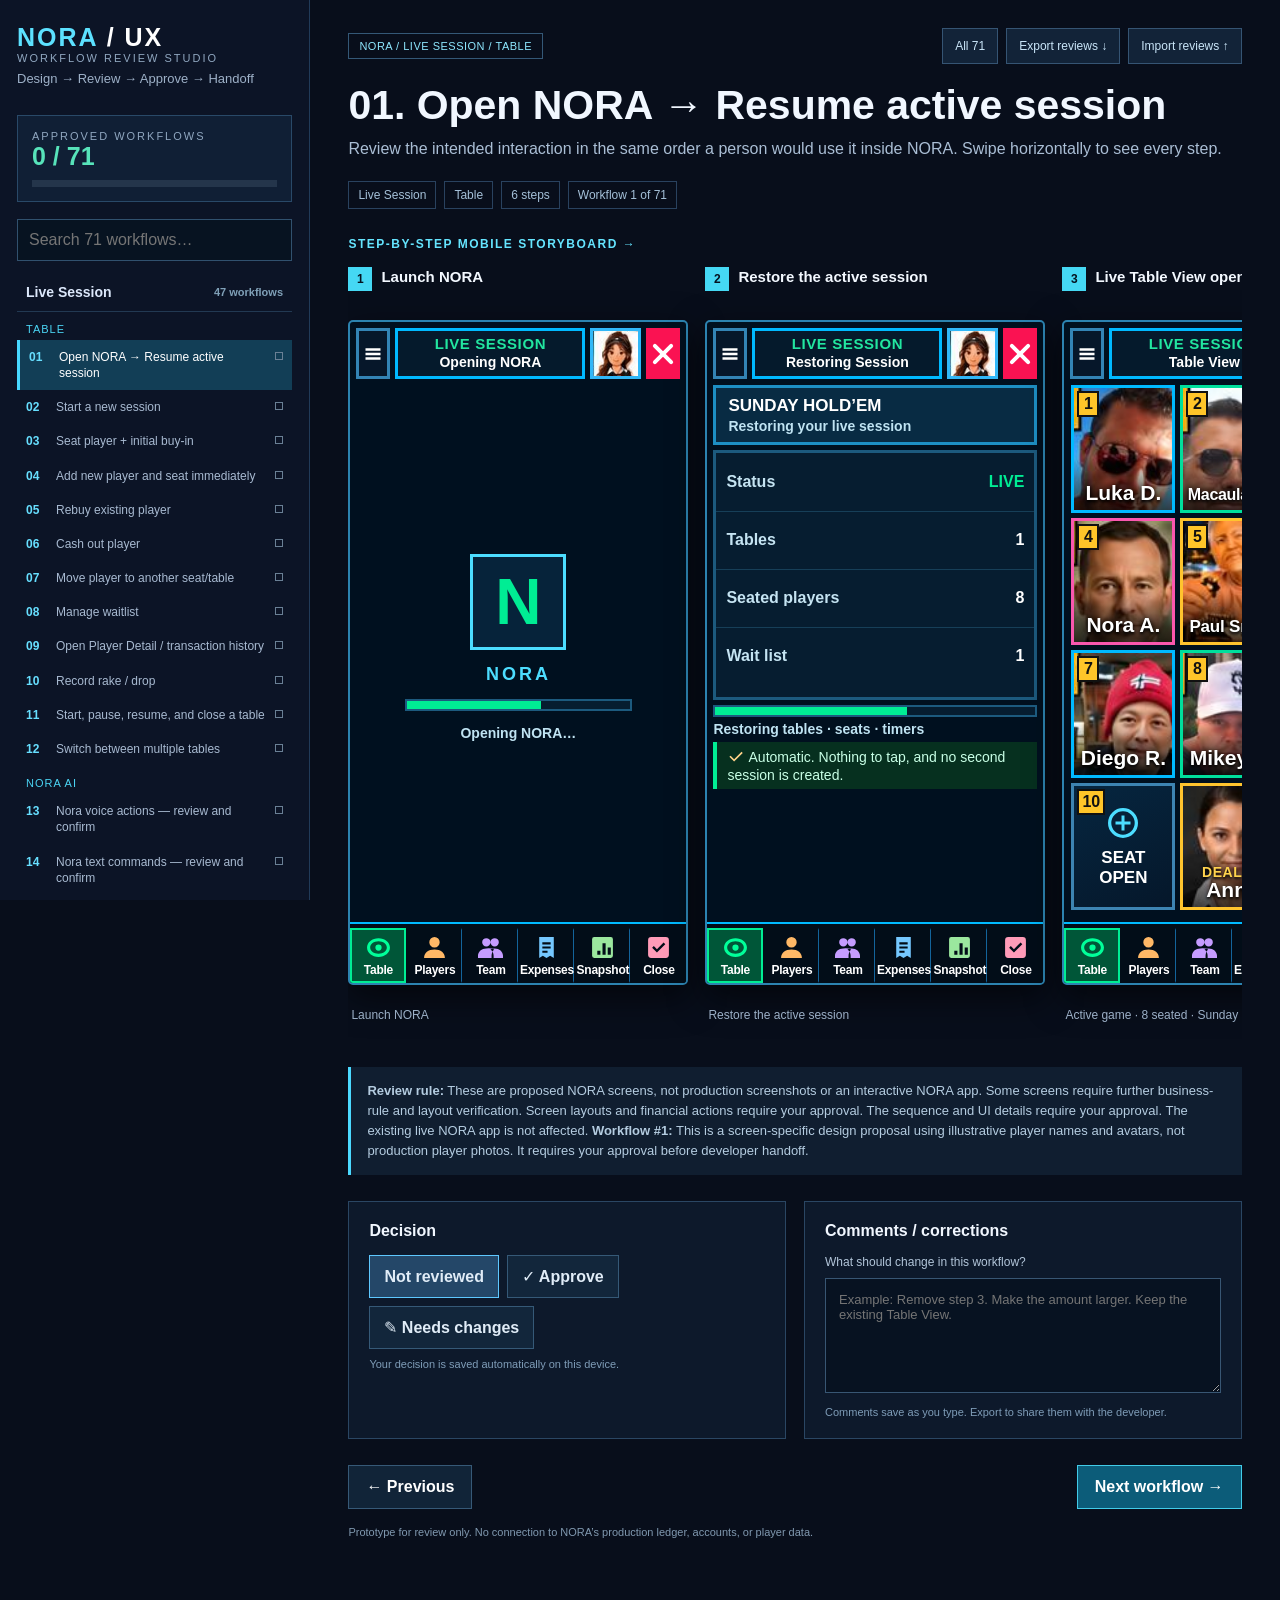
==== index.html @ bef0258a "Global sweep: six-tab drawer order/names, contextual bars, WF48 items 6-9/11, Settings > Invitations" ====
<!doctype html><html lang="en"><head><meta charset="utf-8"><meta name="viewport" content="width=device-width,initial-scale=1"><title>NORA • UX Review</title><style>
:root{font-family:Inter,-apple-system,BlinkMacSystemFont,"Segoe UI",sans-serif;color:#f1f7ff;background:#080e1b;font-synthesis:none}*{box-sizing:border-box}body{margin:0}button,input,textarea{font:inherit}button{cursor:pointer}button:focus-visible,input:focus-visible,textarea:focus-visible{outline:2px solid #50d9ff;outline-offset:2px}.shell{display:grid;grid-template-columns:310px minmax(0,1fr);min-height:100vh}.sidebar{position:sticky;top:0;height:100vh;overflow:auto;background:#0c1426;border-right:1px solid #213b59;padding:23px 17px}.brand{font-weight:900;font-size:25px;letter-spacing:2px;color:#5ce1ff}.brand span{color:white}.eyebrow{color:#90a7c0;font-size:11px;letter-spacing:2px;text-transform:uppercase}.tagline{color:#9eb1c8;font-size:13px;margin:5px 0 25px}.progress{border:1px solid #294968;padding:14px;margin-bottom:17px;background:#101f35}.progress strong{font-size:25px;color:#57e3ba}.bar{height:7px;background:#24354b;margin-top:9px}.bar div{height:100%;background:#43d6ad;transition:width .2s}.navgroup{margin-bottom:14px}.navtitle{display:flex;align-items:center;justify-content:space-between;font-size:14px;font-weight:800;color:#dce8fb;padding:11px 9px;border-bottom:1px solid #223952}.navtitle small{font-size:11px;color:#80a1b8}.subheading{font-size:11px;color:#4bd5f4;text-transform:uppercase;letter-spacing:1px;padding:11px 9px 5px}.navitem{display:flex;align-items:flex-start;gap:8px;width:100%;text-align:left;background:none;border:0;color:#a8bad1;padding:9px 9px;font-size:12px;line-height:1.35}.navitem:hover{background:#142941;color:white}.navitem.active{background:#123e56;color:white;border-left:3px solid #47d8ff}.navitem .num{color:#67dfff;min-width:22px;font-weight:800}.dot{margin-left:auto;flex-shrink:0;width:8px;height:8px;border:1px solid #6a8095;margin-top:3px}.dot.approved{background:#40d6a0;border-color:#40d6a0}.dot.changes{background:#ffc75a;border-color:#ffc75a}.main{min-width:0;padding:28px clamp(16px,3vw,50px) 60px;max-width:1650px;width:100%;margin:auto}.topline{display:flex;justify-content:space-between;align-items:center;gap:12px;flex-wrap:wrap}.pill{display:inline-block;border:1px solid #345877;padding:6px 10px;font-size:11px;letter-spacing:.5px;color:#8ee8ff;text-transform:uppercase}.tools{display:flex;gap:8px;flex-wrap:wrap}.toolbtn{background:#122338;color:#c9e5f8;border:1px solid #355473;padding:10px 12px;font-size:12px}.toolbtn:hover{border-color:#5ce1ff}h1{font-size:clamp(27px,3.2vw,44px);margin:18px 0 7px;line-height:1.14}p{color:#aabed5;line-height:1.6}.intro{margin:0 0 20px}.meta{display:flex;gap:8px;flex-wrap:wrap;margin-bottom:24px}.meta span{font-size:12px;color:#a5c1d9;border:1px solid #29425f;padding:6px 9px}.sectionlabel{color:#65e5ff;letter-spacing:1.5px;font-size:12px;font-weight:800;text-transform:uppercase;margin:28px 0 13px}.storyboard{display:flex;gap:17px;overflow-x:auto;padding:3px 2px 20px;scroll-snap-type:x mandatory}.stage{flex:0 0 238px;scroll-snap-align:start}.stage-head{height:53px;display:flex;align-items:flex-start;gap:9px}.stage-number{background:#45d8f4;color:#05121f;font-size:12px;font-weight:900;min-width:24px;height:24px;display:grid;place-items:center}.stage-title{font-size:13px;font-weight:800;line-height:1.35;color:#f3f8ff}.phone{border:3px solid #3f6585;border-radius:21px;padding:9px 7px;background:#050a13;height:420px;box-shadow:0 14px 32px #0008;display:flex;flex-direction:column}.notch{width:65px;height:8px;border-radius:0 0 8px 8px;background:#283b50;margin:-9px auto 11px}.phonehead{display:flex;justify-content:space-between;align-items:center;border-bottom:1px solid #2b4a64;padding:7px 4px 12px;gap:5px}.phonehead b{color:#5bdfff;font-size:10px;letter-spacing:.5px}.phonehead small{color:#a6b6c9;font-size:9px}.avatar{background:#112a3e;border:1px solid #49d9f6;width:24px;height:24px;display:grid;place-items:center;font-size:12px;font-weight:900;color:#5be7ff}.phonebody{padding:12px 3px;display:flex;flex-direction:column;gap:9px;flex:1}.phonecaption{font-size:9px;color:#75e5ff;text-transform:uppercase;letter-spacing:1px}.phonebig{font-size:17px;font-weight:900;line-height:1.25}.screenbox{border:1px solid #1da4cb;background:#0c1c2d;padding:11px 8px;font-size:12px;font-weight:750;line-height:1.4}.screenbox.active{border:2px solid #60e3ff;background:#123b52}.screenbox.green{border-color:#45c99b;color:#5be5b6}.screenbox.yellow{border-color:#e5b34c;color:#ffcf6c}.smallnote{color:#9fb4cc;font-size:10px;line-height:1.5}.phonebtn{border:1px solid #38d2ef;background:#0c5b78;color:#f2fcff;padding:11px 6px;text-align:center;font-size:12px;font-weight:900;margin-top:auto}.phonebtn.confirm{background:#167d64;border-color:#48d6a4}.phonebottom{border-top:1px solid #294761;display:flex;justify-content:space-between;color:#90b4cc;font-size:7px;padding:9px 0 2px}.steptext{color:#9cb0c7;font-size:11px;line-height:1.45;padding:10px 3px}.notice{background:#101e30;border-left:3px solid #4bd9ff;padding:14px 16px;color:#b4cce0;font-size:13px;line-height:1.55}.review{display:grid;grid-template-columns:1fr 1fr;gap:18px;margin-top:26px}.panel{border:1px solid #2a4663;background:#0d192b;padding:20px}.panel h2{font-size:16px;margin:0 0 15px}.statusbuttons{display:flex;gap:8px;flex-wrap:wrap}.statusbuttons button{padding:11px 14px;background:#12263b;color:#e0ecf7;border:1px solid #355977;font-weight:750}.statusbuttons button.selected.approved{background:#124f41;border-color:#4ce1b3}.statusbuttons button.selected.changes{background:#654719;border-color:#f7bd58}.statusbuttons button.selected.pending{background:#244768;border-color:#5ec8ff}textarea{width:100%;min-height:115px;resize:vertical;background:#071221;border:1px solid #385673;color:white;padding:13px;font-size:13px}label{font-size:12px;color:#b2c5d9;display:block;margin-bottom:9px}.saveinfo{font-size:11px;color:#7f9db8;margin-top:9px}.footeractions{display:flex;justify-content:space-between;gap:10px;margin-top:26px}.primary{padding:12px 17px;border:1px solid #42cce9;background:#0c5c79;color:white;font-weight:800}.secondary{padding:12px 17px;border:1px solid #365977;background:#112438;color:white;font-weight:800}.mobilemenu{display:none}.search{width:100%;background:#071321;color:#fff;border:1px solid #31516e;padding:11px;margin-bottom:12px}.hidden{display:none!important}.allindex{display:grid;grid-template-columns:repeat(auto-fill,minmax(220px,1fr));gap:10px}.indexcard{background:#0e2034;border:1px solid #294e68;padding:13px;color:white;text-align:left}.indexcard strong{display:block;margin:7px 0;font-size:14px}.indexcard small{color:#7faec8}.key{color:#81f0d4}.disclaimer{font-size:11px;color:#8099b0;margin-top:15px}@media(max-width:900px){.shell{display:block}.sidebar{position:fixed;z-index:10;transform:translateX(-105%);transition:transform .2s;width:min(330px,90vw);box-shadow:10px 0 30px #000a}.sidebar.open{transform:none}.mobilemenu{display:inline-block}.main{padding-top:16px}.review{grid-template-columns:1fr}.stage{flex-basis:220px}.phone{height:405px}}@media(min-width:1250px){.stage{flex-basis:245px}}

/* Workflow 01: screen-specific, high-fidelity mobile preview */
.stage.real-stage{flex-basis:290px}.real-stage .phone{height:565px;padding:8px 7px;border-radius:22px;background:#050b18}.real-stage .notch{margin:-8px auto 8px}.real-stage .phonehead{padding:5px 4px 9px}.real-stage .phonehead b{font-size:12px}.real-stage .phonehead small{font-size:10px}.real-stage .phonebottom{font-size:8px;gap:2px}.real-stage .phonebottom span{flex:1;text-align:center}.real-stage .phonebottom span:first-child{color:#52e5ff;font-weight:900}.nora-splash{flex:1;display:flex;flex-direction:column;align-items:center;justify-content:center;gap:13px;background:radial-gradient(ellipse at 50% 45%,#12334d 0%,#07101f 63%);text-align:center}.nora-symbol{height:92px;width:92px;border:3px solid #58e1ff;display:grid;place-items:center;font-size:56px;font-weight:900;color:#68eaff;background:#0b2d43;box-shadow:0 0 30px #11b5ed38}.nora-splash strong{font-size:33px;letter-spacing:4px}.nora-splash small{font-size:13px;color:#9bbad1}.nora-splash .quiet{font-size:12px;color:#62e7c4;margin-top:20px}.table-preview{flex:1;min-height:0;display:flex;flex-direction:column;gap:7px;padding-top:8px}.table-preview .table-meta{display:flex;justify-content:space-between;align-items:center;font-size:10px;color:#b5cde0}.table-preview .table-meta b{color:#61e3ff;font-size:11px}.table-grid{display:grid;grid-template-columns:repeat(3,minmax(0,1fr));grid-template-rows:repeat(4,minmax(0,1fr));gap:6px;flex:1;min-height:0}.seat-tile{border:1.5px solid #31c6f4;background:#0d2237;display:flex;flex-direction:column;align-items:center;justify-content:center;gap:3px;padding:3px;text-align:center;min-width:0}.seat-tile .face{width:29px;height:29px;display:grid;place-items:center;border:1px solid #3bd8ff;background:#173e56;font-size:12px;font-weight:900;color:white}.seat-tile b{font-size:9px;line-height:1.1}.seat-tile small{font-size:8px;color:#7cdfff}.seat-tile .money{font-size:9px;color:#6cf1bd;font-weight:900}.seat-tile.open{border-color:#647a94;background:#101b2c;color:#a3b8cb}.seat-tile.open .plus{font-size:24px;color:#66dffb}.seat-tile.service{border-color:#d2a94b}.seat-tile.service .face{border-color:#d2a94b;color:#f7d47d}.nora-composer{border:1px solid #3a7795;background:#0c2034;padding:7px 9px;display:flex;align-items:center;gap:7px;color:#b5cde0;font-size:10px}.nora-composer .mic{margin-left:auto;font-size:15px;color:#66e6ff}.table-preview.dimmed{opacity:.48}.resume-overlay{position:absolute;inset:35% 7% auto;background:#10283f;border:2px solid #5fe3ff;box-shadow:0 0 0 200px #03091277,0 15px 35px #000b;padding:18px 10px;text-align:center;z-index:1}.resume-overlay strong{display:block;color:white;font-size:17px}.resume-overlay span{display:block;color:#75e8ff;font-size:11px;margin-top:8px}.real-stage .phone{position:relative;overflow:hidden}.stage .real-caption{font-size:12px;line-height:1.5;color:#a9c4d9;margin:10px 0 0}.screen-note{margin-top:12px;padding:13px 15px;border:1px solid #355877;background:#101e30;color:#c5d9e9;font-size:13px;line-height:1.55}

/* Full-screen UI proposal cards, including persistent NORA chrome */
.hi-stage{flex-basis:286px}.hi-phone{height:555px;padding:10px 8px 0;overflow:hidden;border-radius:24px;border-color:#4c799b}.ux-head{display:flex;align-items:center;justify-content:space-between;padding:5px 2px 10px;border-bottom:1px solid #2d546b;min-height:47px}.ux-head>div{text-align:center}.ux-head b{display:block;font-size:12px;color:#4ddfff;letter-spacing:.5px}.ux-head small{display:block;color:#b9c8da;font-size:10px;margin-top:3px}.ux-hamb{font-size:22px;color:#58ddf5}.ux-nora{display:grid;place-items:center;width:29px;height:33px;border:2px solid #43dfff;font-size:16px;color:#4be6ff;font-weight:900}.ux-content{flex:1;overflow:hidden;padding:11px 2px 4px;display:flex;flex-direction:column;gap:8px;min-height:0}.ux-table-meta{display:flex;justify-content:space-between;font-size:10px;color:#6ce7ff;font-weight:800}.ux-table-meta span{color:#b2d1e1}.ux-seats{display:grid;grid-template-columns:repeat(3,minmax(0,1fr));grid-template-rows:repeat(4,minmax(0,1fr));gap:5px;flex:1;min-height:0}.ux-seat{border:1px solid #3ecde9;background:#10263b;display:flex;flex-direction:column;align-items:center;justify-content:center;gap:2px;min-width:0;padding:3px 1px}.ux-seatno{font-size:8px;color:#8ddfff}.ux-seat b{font-size:10px;white-space:nowrap;max-width:100%;overflow:hidden;text-overflow:ellipsis}.ux-seat strong{font-size:10px;color:#56e6ad}.ux-seat>span:last-child{font-size:9px;color:#91c8d6}.ux-seat.empty{border-color:#35546b;background:#0a1727}.ux-seat.empty strong{font-size:21px;color:#57cce8}.person-face{width:28px;height:28px;flex-shrink:0;border:1px solid #5cdaef;background:#183b54;color:#f2fbff;display:grid;place-items:center;font-weight:900;font-size:14px;overflow:hidden}.person-face img{width:100%;height:100%;object-fit:cover}.ux-composer{height:30px;border:1px solid #315e7a;background:#0e2032;display:flex;align-items:center;gap:8px;padding:0 6px;color:#a4bdd0;font-size:9px;margin:4px 0}.ux-composer span{flex:1}.ux-composer b{color:#5bdfff;font-size:14px}.ux-bottom{border-top:1px solid #365571;display:grid;grid-template-columns:repeat(6,minmax(0,1fr));height:39px;align-items:center}.ux-tab{font-size:7px;text-align:center;color:#8aa3bc;display:flex;flex-direction:column;gap:3px;align-items:center}.ux-tab.chosen{color:#50e2ff}.ux-ico{font-size:16px;line-height:16px}.ux-profile{border:1px solid #4cd9f5;padding:10px;display:flex;align-items:center;gap:10px;background:#10283b}.ux-profile .person-face{width:50px;height:50px;font-size:22px}.ux-profile b{font-size:14px}.ux-profile small{font-size:10px;color:#b8d6e5;display:block;margin-top:5px}.ux-actions{display:grid;grid-template-columns:1fr 1fr;gap:7px}.ux-action{min-height:58px;display:grid;place-items:center;text-align:center;padding:6px;background:#10273b;border:1px solid #37b7d9;color:#f1faff;font-size:13px;font-weight:850}.ux-action.focus{background:#0d617a;border:2px solid #55e8ff}.ux-section{font-size:11px;font-weight:900;color:#5ce4ff;letter-spacing:1px;margin-bottom:3px}.ux-field{background:#10283d;border:1px solid #376783;padding:11px 9px;display:flex;flex-direction:column;gap:7px}.ux-field span{font-size:10px;color:#9bc1d5}.ux-field strong{font-size:17px;color:#f5faff}.ux-cta{background:#09647e;border:2px solid #5ce4ff;padding:12px 5px;text-align:center;font-size:13px;font-weight:900;color:#fff;margin-top:auto}.ux-list{display:flex;flex-direction:column;gap:6px}.ux-listrow{display:flex;align-items:center;gap:8px;border:1px solid #2d607c;background:#10243a;padding:8px 6px}.ux-listrow>div{flex:1}.ux-listrow b{display:block;font-size:12px}.ux-listrow small{display:block;font-size:10px;color:#9fbdd2;margin-top:3px}.ux-listrow strong{font-size:10px;color:#62e9bb}.ux-metrics{display:grid;grid-template-columns:1fr 1fr;gap:8px}.ux-metric{min-height:78px;border:1px solid #48c7e8;background:#10263a;padding:9px;display:flex;flex-direction:column;justify-content:space-between}.ux-metric small{font-size:10px;color:#9ad7e8}.ux-metric b{font-size:16px;color:#5ae4b3}.ux-metric.warn{border-color:#e7b85e}.ux-metric.warn b{color:#f8c76b}.ux-schedule{border:1px solid #45d8ee;background:#10273b;padding:16px;display:flex;flex-direction:column;gap:8px}.ux-schedule small{color:#7bdcf0}.ux-schedule b{font-size:20px}.ux-schedule strong{font-size:26px;color:#61e9b4}.ux-schedule span{font-size:12px;color:#b9cfe0}.ux-voice{margin:auto 0;border:1px solid #48d4f2;display:flex;flex-direction:column;align-items:center;gap:14px;padding:22px 4px;background:#102b40}.ux-voice>span{font-size:38px}.ux-voice b{font-size:18px}.ux-voice small{font-size:11px;color:#b5d3e7}.ux-wave{color:#4de3f9;font-size:25px;letter-spacing:2px}.hi-stage .steptext{font-size:12px}.real-stage .phone{height:555px}.real-stage .table-grid{flex:1}
@media(max-width:900px){.hi-stage{flex-basis:270px}.hi-phone{height:530px}}

/* Visual reference: user-approved NORA table, rebuy and snapshot, 27 October 2026 */
.hi-stage{flex-basis:340px}.hi-phone{height:665px;border-radius:5px;border:2px solid #2c83b0;padding:6px 6px 0;background:#00101f;box-shadow:0 12px 35px #0009}.hi-phone .notch{display:none}.ux-head{gap:5px;min-height:64px;border:0;padding:3px 0 8px}.ux-hamb{width:45px;height:49px;border:3px solid #3384b5;display:grid;place-items:center;color:#fff;font-size:25px;background:#06172a}.ux-headtitle{flex:1;border:3px solid #00b9ff;height:49px;display:flex;flex-direction:column;justify-content:center;align-items:center;background:#051a2c}.ux-headtitle b{color:#00e3a4;font-size:15px;line-height:1.2}.ux-headtitle small{color:#f5f8ff;font-size:13px;font-weight:800;margin:1px 0}.ux-nora{width:40px;height:49px;border:3px solid #31b7f7;display:block;overflow:hidden}.ux-nora .person-face{width:100%;height:100%;border:0}.ux-close{width:42px;height:49px;background:#fa1252;color:white;font-size:38px;font-weight:800;display:grid;place-items:center;line-height:1}.ux-content{padding:0 0 4px;gap:6px}.ux-seats{display:grid;grid-template-columns:repeat(3,minmax(0,1fr));grid-template-rows:repeat(4,minmax(0,1fr));gap:5px;flex:1;min-height:0}.ux-seat{position:relative;border:3px solid #00baff;background:#071d31;display:flex;flex-direction:column;align-items:stretch;justify-content:stretch;overflow:hidden;padding:0;gap:0}.ux-seat .person-face{width:100%;height:100%;border:0;font-size:35px;background:#16405c}.ux-seat-label{position:absolute;bottom:0;left:0;right:0;background:linear-gradient(transparent,#00101ff5 25%);text-align:center;padding:8px 1px 2px}.ux-seat-label b{display:block;font-size:12px;font-weight:900;line-height:1.15;white-space:nowrap}.ux-seat-label strong{display:block;color:white;font-size:14px;line-height:1.25}.ux-seatno{position:absolute;top:3px;left:3px;z-index:2;background:#ffc529;border:2px solid #111;color:#111;font-size:13px;font-weight:900;padding:2px 5px}.ux-seat.tone-0{border-color:#00baff}.ux-seat.tone-1{border-color:#00df9c}.ux-seat.tone-2{border-color:#a548f5}.ux-seat.tone-3{border-color:#fa57ae}.ux-seat.tone-4{border-color:#ffc42e}.ux-seat.tone-5{border-color:#00baff}.ux-seat.empty{align-items:center;justify-content:center;border-color:#3d84b2;background:linear-gradient(150deg,#062640,#05172a);gap:7px}.ux-seat.empty strong{font-size:36px;color:#5da2d6}.ux-seat.empty b{font-size:13px;color:#fff}.ux-seat.empty span{font-size:10px;color:#d3e4f3}.ux-bottom{height:61px;border-top:2px solid #00baff;gap:0;align-items:stretch;padding-top:4px}.ux-tab{border:1px solid #13649b;justify-content:center;gap:2px;color:#fff;font-size:9px;font-weight:800}.ux-tab.chosen{background:#005638;border:2px solid #00ed94;color:#fff}.ux-tab.chosen .ux-ico{color:#00ff99}.ux-ico{font-size:24px;line-height:24px}.ux-composer{min-height:31px;margin:4px 0;background:#06233a;border:2px solid #1389c4;font-size:10px}.ux-section{border:2px solid #16aef4;color:white;background:#07263d;font-size:15px;font-weight:900;padding:10px}.ux-field{border:2px solid #08aef0;background:#051e34;padding:10px;display:flex;justify-content:space-between;align-items:center;gap:7px;font-size:12px}.ux-field strong{color:#fff;font-size:14px;text-align:right}.ux-cta{background:#005e3b;border:2px solid #00f19a;color:#fff;font-weight:900;padding:12px 6px;text-align:center;font-size:14px}.ux-actions{display:grid;grid-template-columns:repeat(2,minmax(0,1fr));gap:6px}.ux-action{min-height:55px;border:3px solid #12b7fb;background:#07314b;display:grid;place-items:center;text-align:center;color:white;font-size:13px;font-weight:900;padding:6px}.ux-action.tone-0{border-color:#00e39c;background:#034a38}.ux-action.tone-2{border-color:#ffd133;background:#443410}.ux-action.tone-3{border-color:#fc396a;background:#45152c}.ux-profile{border:2px solid #00baff;min-height:85px;background:#05223b}.ux-profile .person-face{width:72px;height:72px}.ux-profile b{font-size:15px}.ux-listrow{border:2px solid #0ba6e8;background:#07243b;min-height:64px}.ux-listrow .person-face{width:44px;height:44px}.ux-listrow.tone-1{border-color:#00d69a}.ux-listrow.tone-2{border-color:#ab55ed}.ux-metrics{display:grid;grid-template-columns:repeat(2,minmax(0,1fr));gap:6px;flex:1;grid-auto-rows:1fr}.ux-metrics.ux-snapshot{grid-template-columns:repeat(3,minmax(0,1fr));grid-template-rows:repeat(4,minmax(0,1fr));gap:5px}.ux-metric{border:3px solid #00baff;background:linear-gradient(130deg,#064167,#05243c);display:flex;flex-direction:column;align-items:center;justify-content:center;text-align:center;padding:5px 2px;gap:8px}.ux-metric b{font-size:15px;line-height:1.1;color:white;overflow-wrap:anywhere}.ux-metric small{font-size:10px;font-weight:800;color:white;line-height:1.25}.ux-metric.tone-1{border-color:#00d986;background:linear-gradient(140deg,#045d3e,#073426)}.ux-metric.tone-2{border-color:#ba54f0;background:linear-gradient(140deg,#673080,#25173e)}.ux-snapshot .ux-metric b{font-size:12px}.ux-snapshot .ux-metric small{font-size:10px}.stage-head{min-height:50px}.stage-title{font-size:15px}.steptext{font-size:12px}.person-face img{width:100%;height:100%;object-fit:cover}.ux-schedule{border:3px solid #0ba6e8;background:#07344e;padding:16px;display:flex;flex-direction:column;gap:12px}.ux-schedule b{font-size:23px}.ux-schedule strong{font-size:30px;color:#00ed9e}
@media(max-width:900px){.hi-stage{flex-basis:340px}.hi-phone{height:665px}}

/* Screen-specific NORA compositions: fixed header and bottom navigation */
.screen-specific{display:flex;flex-direction:column;gap:7px;overflow-y:auto;overflow-x:hidden;min-height:0;flex:1;padding:4px 1px 7px;scrollbar-width:thin;scrollbar-color:#168ec0 #061425}
.screen-top{border:3px solid #0eb8fa;background:#07253d;padding:9px;display:flex;flex-direction:column;gap:5px}.screen-top b{color:#fff;font-size:16px}.screen-top span{font-size:11px;color:#a4cce2}
.screen-card{border:3px solid #00baff;background:linear-gradient(150deg,#072f4a,#041526);padding:9px;display:flex;flex-direction:column;gap:7px}.screen-card.green{border-color:#00ed97}.screen-card.yellow{border-color:#ffca35}.screen-card.red{border-color:#ff3565}.screen-card-title{font-size:16px;font-weight:900;color:#fff}.screen-card-content{display:flex;flex-direction:column;gap:6px}
.screen-field{border-bottom:1px solid #24719a;padding:8px 3px;display:flex;justify-content:space-between;align-items:center;gap:9px}.screen-field small{font-size:11px;font-weight:750;color:#c4d9e8}.screen-field strong{font-size:13px;text-align:right;color:white;overflow-wrap:anywhere}
.screen-button{border:3px solid #00ed99;background:#005839;padding:10px 5px;min-height:43px;text-align:center;display:flex;justify-content:center;align-items:center;font-size:13px;font-weight:900;color:#fff}.screen-button.blue{border-color:#11bafa;background:#07304a}.screen-button.red{border-color:#ff396c;background:#53172b}.screen-button.yellow{border-color:#ffd23c;background:#4c3810}.screen-button.purple{border-color:#bd65ef;background:#381d51}
.screen-profile{display:flex;align-items:center;gap:9px;border:3px solid #12b5f7;background:#062840;padding:8px}.screen-profile .person-face{height:72px;width:72px;flex-shrink:0}.screen-profile>div{display:flex;flex-direction:column;gap:6px;min-width:0}.screen-profile strong{font-size:17px}.screen-profile small{font-size:11px;color:#d7eafa;font-weight:700}
.screen-list{display:flex;flex-direction:column;gap:5px}.screen-list-item{display:flex;align-items:center;gap:7px;background:#06223a;border:2px solid #14aef2;padding:5px;min-height:62px}.screen-list-item .person-face{width:43px;height:48px;flex-shrink:0}.screen-list-item>div{display:flex;flex:1;flex-direction:column;gap:4px;min-width:0}.screen-list-item b{font-size:13px}.screen-list-item small{font-size:10px;color:#bad3e7}.screen-list-item strong{font-size:11px;color:#5debc2}
.screen-tiles{display:grid;grid-template-columns:repeat(2,minmax(0,1fr));gap:6px}.screen-tile{border:3px solid #06b9ff;background:linear-gradient(145deg,#0a3c60,#071d35);min-height:90px;display:flex;flex-direction:column;align-items:center;justify-content:center;text-align:center;padding:6px;gap:8px}.screen-tile small{font-size:11px;font-weight:850}.screen-tile strong{font-size:15px;overflow-wrap:anywhere}.screen-tile.tone-1{border-color:#00e59d;background:#063f31}.screen-tile.tone-2{border-color:#b75ff1;background:#39204e}.screen-tile.tone-3{border-color:#ffb935;background:#493413}.screen-tile.tone-4{border-color:#ff5585;background:#4d1731}
.screen-action-grid{display:grid;grid-template-columns:repeat(2,minmax(0,1fr));gap:6px}.screen-voice{min-height:300px;border:3px solid #00baff;display:flex;flex-direction:column;justify-content:center;align-items:center;gap:22px;text-align:center}.screen-voice div{font-size:65px}.screen-voice strong{font-size:16px}.screen-voice span{color:#00e5a5;font-size:20px}.screen-voice small{font-size:13px}
.launch-view{display:flex;flex-direction:column;align-items:center;justify-content:center;flex:1;gap:18px;text-align:center}.launch-logo{width:100px;height:100px;border:5px solid #00baff;display:grid;place-items:center;font-size:65px;font-weight:900;color:#00e9a4}.launch-view b{font-size:39px;color:#00baff}.launch-view strong{font-size:16px}.launch-view small{font-size:13px;color:#9fb7c8}
.screen-specific .ux-seats{min-height:390px;flex:none;grid-template-rows:repeat(4,90px)}.screen-specific .ux-seats .person-face{min-height:0}.screen-specific .ux-seat-label b{font-size:11px}.screen-specific .ux-seat-label strong{font-size:12px}.screen-specific .ux-metrics{min-height:410px;flex:none}
@media(max-width:650px){.screen-specific .ux-seats{grid-template-rows:repeat(4,88px)}}

/* Screen-specific NORA compositions: fixed header and bottom navigation */
.screen-specific{display:flex;flex-direction:column;gap:7px;overflow-y:auto;overflow-x:hidden;min-height:0;flex:1;padding:4px 1px 7px;scrollbar-width:thin;scrollbar-color:#168ec0 #061425}
.screen-top{border:3px solid #0eb8fa;background:#07253d;padding:9px;display:flex;flex-direction:column;gap:5px}.screen-top b{color:#fff;font-size:16px}.screen-top span{font-size:11px;color:#a4cce2}
.screen-card{border:3px solid #00baff;background:linear-gradient(150deg,#072f4a,#041526);padding:9px;display:flex;flex-direction:column;gap:7px}.screen-card.green{border-color:#00ed97}.screen-card.yellow{border-color:#ffca35}.screen-card.red{border-color:#ff3565}.screen-card-title{font-size:16px;font-weight:900;color:#fff}.screen-card-content{display:flex;flex-direction:column;gap:6px}
.screen-field{border-bottom:1px solid #24719a;padding:8px 3px;display:flex;justify-content:space-between;align-items:center;gap:9px}.screen-field small{font-size:11px;font-weight:750;color:#c4d9e8}.screen-field strong{font-size:13px;text-align:right;color:white;overflow-wrap:anywhere}
.screen-button{border:3px solid #00ed99;background:#005839;padding:10px 5px;min-height:43px;text-align:center;display:flex;justify-content:center;align-items:center;font-size:13px;font-weight:900;color:#fff}.screen-button.blue{border-color:#11bafa;background:#07304a}.screen-button.red{border-color:#ff396c;background:#53172b}.screen-button.yellow{border-color:#ffd23c;background:#4c3810}.screen-button.purple{border-color:#bd65ef;background:#381d51}
.screen-profile{display:flex;align-items:center;gap:9px;border:3px solid #12b5f7;background:#062840;padding:8px}.screen-profile .person-face{height:72px;width:72px;flex-shrink:0}.screen-profile>div{display:flex;flex-direction:column;gap:6px;min-width:0}.screen-profile strong{font-size:17px}.screen-profile small{font-size:11px;color:#d7eafa;font-weight:700}
.screen-list{display:flex;flex-direction:column;gap:5px}.screen-list-item{display:flex;align-items:center;gap:7px;background:#06223a;border:2px solid #14aef2;padding:5px;min-height:62px}.screen-list-item .person-face{width:43px;height:48px;flex-shrink:0}.screen-list-item>div{display:flex;flex:1;flex-direction:column;gap:4px;min-width:0}.screen-list-item b{font-size:13px}.screen-list-item small{font-size:10px;color:#bad3e7}.screen-list-item strong{font-size:11px;color:#5debc2}
.screen-tiles{display:grid;grid-template-columns:repeat(2,minmax(0,1fr));gap:6px}.screen-tile{border:3px solid #06b9ff;background:linear-gradient(145deg,#0a3c60,#071d35);min-height:90px;display:flex;flex-direction:column;align-items:center;justify-content:center;text-align:center;padding:6px;gap:8px}.screen-tile small{font-size:11px;font-weight:850}.screen-tile strong{font-size:15px;overflow-wrap:anywhere}.screen-tile.tone-1{border-color:#00e59d;background:#063f31}.screen-tile.tone-2{border-color:#b75ff1;background:#39204e}.screen-tile.tone-3{border-color:#ffb935;background:#493413}.screen-tile.tone-4{border-color:#ff5585;background:#4d1731}
.screen-action-grid{display:grid;grid-template-columns:repeat(2,minmax(0,1fr));gap:6px}.screen-voice{min-height:300px;border:3px solid #00baff;display:flex;flex-direction:column;justify-content:center;align-items:center;gap:22px;text-align:center}.screen-voice div{font-size:65px}.screen-voice strong{font-size:16px}.screen-voice span{color:#00e5a5;font-size:20px}.screen-voice small{font-size:13px}
.launch-view{display:flex;flex-direction:column;align-items:center;justify-content:center;flex:1;gap:18px;text-align:center}.launch-logo{width:100px;height:100px;border:5px solid #00baff;display:grid;place-items:center;font-size:65px;font-weight:900;color:#00e9a4}.launch-view b{font-size:39px;color:#00baff}.launch-view strong{font-size:16px}.launch-view small{font-size:13px;color:#9fb7c8}
.screen-specific .ux-seats{min-height:390px;flex:none;grid-template-rows:repeat(4,90px)}.screen-specific .ux-seats .person-face{min-height:0}.screen-specific .ux-seat-label b{font-size:11px}.screen-specific .ux-seat-label strong{font-size:12px}.screen-specific .ux-metrics{min-height:410px;flex:none}
@media(max-width:650px){.screen-specific .ux-seats{grid-template-rows:repeat(4,88px)}}

/* Screen-specific NORA compositions: fixed header and bottom navigation */
.screen-specific{display:flex;flex-direction:column;gap:7px;overflow-y:auto;overflow-x:hidden;min-height:0;flex:1;padding:4px 1px 7px;scrollbar-width:thin;scrollbar-color:#168ec0 #061425}
.screen-top{border:3px solid #0eb8fa;background:#07253d;padding:9px;display:flex;flex-direction:column;gap:5px}.screen-top b{color:#fff;font-size:16px}.screen-top span{font-size:11px;color:#a4cce2}
.screen-card{border:3px solid #00baff;background:linear-gradient(150deg,#072f4a,#041526);padding:9px;display:flex;flex-direction:column;gap:7px}.screen-card.green{border-color:#00ed97}.screen-card.yellow{border-color:#ffca35}.screen-card.red{border-color:#ff3565}.screen-card-title{font-size:16px;font-weight:900;color:#fff}.screen-card-content{display:flex;flex-direction:column;gap:6px}
.screen-field{border-bottom:1px solid #24719a;padding:8px 3px;display:flex;justify-content:space-between;align-items:center;gap:9px}.screen-field small{font-size:11px;font-weight:750;color:#c4d9e8}.screen-field strong{font-size:13px;text-align:right;color:white;overflow-wrap:anywhere}
.screen-button{border:3px solid #00ed99;background:#005839;padding:10px 5px;min-height:43px;text-align:center;display:flex;justify-content:center;align-items:center;font-size:13px;font-weight:900;color:#fff}.screen-button.blue{border-color:#11bafa;background:#07304a}.screen-button.red{border-color:#ff396c;background:#53172b}.screen-button.yellow{border-color:#ffd23c;background:#4c3810}.screen-button.purple{border-color:#bd65ef;background:#381d51}
.screen-profile{display:flex;align-items:center;gap:9px;border:3px solid #12b5f7;background:#062840;padding:8px}.screen-profile .person-face{height:72px;width:72px;flex-shrink:0}.screen-profile>div{display:flex;flex-direction:column;gap:6px;min-width:0}.screen-profile strong{font-size:17px}.screen-profile small{font-size:11px;color:#d7eafa;font-weight:700}
.screen-list{display:flex;flex-direction:column;gap:5px}.screen-list-item{display:flex;align-items:center;gap:7px;background:#06223a;border:2px solid #14aef2;padding:5px;min-height:62px}.screen-list-item .person-face{width:43px;height:48px;flex-shrink:0}.screen-list-item>div{display:flex;flex:1;flex-direction:column;gap:4px;min-width:0}.screen-list-item b{font-size:13px}.screen-list-item small{font-size:10px;color:#bad3e7}.screen-list-item strong{font-size:11px;color:#5debc2}
.screen-tiles{display:grid;grid-template-columns:repeat(2,minmax(0,1fr));gap:6px}.screen-tile{border:3px solid #06b9ff;background:linear-gradient(145deg,#0a3c60,#071d35);min-height:90px;display:flex;flex-direction:column;align-items:center;justify-content:center;text-align:center;padding:6px;gap:8px}.screen-tile small{font-size:11px;font-weight:850}.screen-tile strong{font-size:15px;overflow-wrap:anywhere}.screen-tile.tone-1{border-color:#00e59d;background:#063f31}.screen-tile.tone-2{border-color:#b75ff1;background:#39204e}.screen-tile.tone-3{border-color:#ffb935;background:#493413}.screen-tile.tone-4{border-color:#ff5585;background:#4d1731}
.screen-action-grid{display:grid;grid-template-columns:repeat(2,minmax(0,1fr));gap:6px}.screen-voice{min-height:300px;border:3px solid #00baff;display:flex;flex-direction:column;justify-content:center;align-items:center;gap:22px;text-align:center}.screen-voice div{font-size:65px}.screen-voice strong{font-size:16px}.screen-voice span{color:#00e5a5;font-size:20px}.screen-voice small{font-size:13px}
.launch-view{display:flex;flex-direction:column;align-items:center;justify-content:center;flex:1;gap:18px;text-align:center}.launch-logo{width:100px;height:100px;border:5px solid #00baff;display:grid;place-items:center;font-size:65px;font-weight:900;color:#00e9a4}.launch-view b{font-size:39px;color:#00baff}.launch-view strong{font-size:16px}.launch-view small{font-size:13px;color:#9fb7c8}
.screen-specific .ux-seats{min-height:390px;flex:none;grid-template-rows:repeat(4,90px)}.screen-specific .ux-seats .person-face{min-height:0}.screen-specific .ux-seat-label b{font-size:11px}.screen-specific .ux-seat-label strong{font-size:12px}.screen-specific .ux-metrics{min-height:410px;flex:none}
@media(max-width:650px){.screen-specific .ux-seats{grid-template-rows:repeat(4,88px)}}
<style>.table-switch{display:grid;grid-template-columns:1fr 1fr;gap:5px}.table-switch span{border:2px solid #10b9fa;padding:6px 2px;text-align:center;font-size:12px;font-weight:900}.table-switch .selected{background:#06426b;border-color:#00eb9a;color:#00eb9a}
/* Workflow 05 / Screen 1: approved targeted refinements only */
.hi-phone:has(.rebuy-screen-one) .screen-specific{gap:2px;padding-top:0;padding-bottom:5px}.rebuy-screen-one .ux-seats{gap:5px;column-gap:5px;row-gap:5px}.hi-phone:has(.rebuy-screen-one) .ux-ico svg{display:block;width:23px;height:23px;stroke:currentColor;stroke-width:2.2;fill:none;stroke-linecap:round;stroke-linejoin:round}.hi-phone:has(.rebuy-screen-one) .ux-ico{display:grid;place-items:center;height:24px}.hi-phone:has(.rebuy-screen-one) .ux-head{min-height:57px;padding:2px 0 3px;gap:5px}.hi-phone:has(.rebuy-screen-one) .ux-hamb{width:40px;flex-shrink:0}.hi-phone:has(.rebuy-screen-one) .ux-nora{width:47px;flex-shrink:0}.hi-phone:has(.rebuy-screen-one) .ux-close{width:37px;flex-shrink:0}.hi-phone:has(.rebuy-screen-one) .ux-close{font-size:30px;font-weight:700}.rebuy-screen-one .ux-seat-label{padding:12px 2px 6px!important;background:linear-gradient(transparent,rgba(0,0,0,.9) 25%,#000 65%)!important}.rebuy-screen-one .ux-seat-label b,.rebuy-screen-one .ux-seat-label strong{text-shadow:0 1px 2px #000}.hi-phone:has(.rebuy-screen-one) .ux-close{font-size:27px;font-weight:600;display:flex;align-items:center;justify-content:center;padding:0 0 3px 0}.rebuy-screen-one .ux-seat-label{padding:10px 2px 4px!important;background:linear-gradient(to bottom,transparent 0%,rgba(0,0,0,.35) 35%,rgba(0,0,0,.7) 100%)!important}.rebuy-screen-one .ux-seat-label b,.rebuy-screen-one .ux-seat-label strong{text-shadow:0 1px 3px #000,0 0 2px #000}.rebuy-screen-one .ux-seat.empty{gap:6px}.rebuy-screen-one .ux-seat.empty strong{font-family:Arial,sans-serif;font-size:35px;line-height:38px;font-weight:500;color:#65b6df}.rebuy-screen-one .ux-seat.empty b{font-size:13px;font-weight:850;line-height:1.15;text-transform:uppercase;letter-spacing:0}.rebuy-screen-one .ux-seat.empty span{font-size:10px;line-height:1.2;color:#c3d9e8}.hi-phone:has(.rebuy-screen-one) .ux-ico svg{width:25px;height:25px}.hi-phone:has(.rebuy-screen-one) .ux-tab:nth-child(1) .ux-ico{color:#2de5be}.hi-phone:has(.rebuy-screen-one) .ux-tab:nth-child(2) .ux-ico{color:#ffb866}.hi-phone:has(.rebuy-screen-one) .ux-tab:nth-child(3) .ux-ico{color:#c59cff}.hi-phone:has(.rebuy-screen-one) .ux-tab:nth-child(4) .ux-ico{color:#ff9c79}.hi-phone:has(.rebuy-screen-one) .ux-tab:nth-child(5) .ux-ico{color:#75c8ff}.hi-phone:has(.rebuy-screen-one) .ux-tab:nth-child(6) .ux-ico{color:#9be79e}.rebuy-screen-one .ux-seat.empty{display:flex;flex-direction:column;align-items:center;justify-content:center;gap:5px}.rebuy-screen-one .ux-seat.empty strong{display:grid;place-items:center;width:40px;height:40px;line-height:40px;font-size:34px}.rebuy-screen-one .ux-seat.empty b{display:block;min-height:30px;line-height:15px;font-size:13px;text-align:center;align-content:center}.rebuy-screen-one .ux-seat.empty span{display:block;min-height:12px;line-height:12px;font-size:10px;text-align:center}.rebuy-screen-one .ux-seat.empty:not(:has(span))::after{content:' ';display:block;height:12px}.hi-phone:has(.rebuy-screen-one) .ux-close{font-size:0!important;display:grid!important;place-items:center!important;padding:0!important;position:relative}.hi-phone:has(.rebuy-screen-one) .ux-close::before,.hi-phone:has(.rebuy-screen-one) .ux-close::after{content:'';position:absolute;width:27px;height:4px;background:#fff;border-radius:2px;top:50%;left:50%;transform:translate(-50%,-50%) rotate(45deg)}.hi-phone:has(.rebuy-screen-one) .ux-close::after{transform:translate(-50%,-50%) rotate(-45deg)}.hi-phone:has(.rebuy-screen-one) .ux-ico svg{width:25px;height:25px;stroke-width:1.5!important}.rebuy-screen-one .ux-seat.empty span{font-size:13px!important;font-weight:700!important;line-height:16px!important;min-height:16px!important}.rebuy-screen-one .ux-seat.empty:not(:has(span))::after{height:16px!important}.rebuy-screen-one .ux-seat.empty strong.seat-meaning-icon,.rebuy-screen-one .ux-seat.empty strong.wait-meaning-icon{width:40px;height:40px;display:grid;place-items:center}.rebuy-screen-one .ux-seat.empty strong.seat-meaning-icon svg,.rebuy-screen-one .ux-seat.empty strong.wait-meaning-icon svg{width:39px;height:39px;fill:none;stroke:#65b6df;stroke-width:3.2;stroke-linecap:round;stroke-linejoin:round}.rebuy-screen-one .ux-seat.empty strong.wait-meaning-icon svg text{font:700 15px Arial,sans-serif;stroke:none;fill:#65b6df}.hi-phone .ux-head{min-height:57px;padding:2px 0 3px;gap:5px}.hi-phone .ux-hamb{width:40px;flex-shrink:0}.hi-phone .ux-nora{width:47px;flex-shrink:0}.hi-phone .ux-close{width:37px;flex-shrink:0;font-size:0!important;display:grid!important;place-items:center!important;padding:0!important;position:relative}.hi-phone .ux-close::before,.hi-phone .ux-close::after{content:'';position:absolute;width:27px;height:4px;background:#fff;border-radius:2px;top:50%;left:50%;transform:translate(-50%,-50%) rotate(45deg)}.hi-phone .ux-close::after{transform:translate(-50%,-50%) rotate(-45deg)}.hi-phone .ux-ico svg{display:block;width:25px;height:25px;stroke:currentColor;stroke-width:1.5}.hi-phone .ux-ico{display:grid;place-items:center;height:24px}.hi-phone .ux-tab:nth-child(1) .ux-ico{color:#2de5be}.hi-phone .ux-tab:nth-child(2) .ux-ico{color:#ffb866}.hi-phone .ux-tab:nth-child(3) .ux-ico{color:#c59cff}.hi-phone .ux-tab:nth-child(4) .ux-ico{color:#ff9c79}.hi-phone .ux-tab:nth-child(5) .ux-ico{color:#75c8ff}.hi-phone .ux-tab:nth-child(6) .ux-ico{color:#9be79e}.approved-player-actions{display:flex;flex-direction:column;gap:9px;flex:1;min-height:0}.approved-player-actions .screen-profile{min-height:166px;display:flex;align-items:center;gap:13px;padding:9px}.approved-player-actions .screen-profile .person-face{width:136px!important;height:146px!important;flex-shrink:0;overflow:hidden}.approved-player-actions .screen-profile .person-face img{width:100%;height:100%;object-fit:cover}.approved-player-actions .screen-profile>div{min-width:0;display:flex;flex-direction:column;gap:9px}.approved-player-actions .screen-profile strong{font-size:20px;line-height:1.15}.approved-player-actions .screen-profile small{font-size:13px;line-height:1.4;font-weight:750}.approved-actions-grid{display:grid;grid-template-columns:repeat(2,minmax(0,1fr));grid-template-rows:repeat(3,minmax(0,1fr));gap:8px;flex:1;min-height:0}.approved-action{border:3px solid #08bafa;background:#092c45;display:flex;align-items:center;justify-content:center;flex-direction:column;gap:7px;text-align:center;color:#fff;font-size:17px;font-weight:850}.approved-action svg{width:35px;height:35px;fill:none;stroke:currentColor;stroke-width:2.5;stroke-linecap:round;stroke-linejoin:round}.approved-action.action-rebuy{grid-column:1/-1;border-color:#00e39d;background:#064d39;font-size:22px;flex-direction:row;gap:18px}.approved-action.action-rebuy svg{width:48px;height:48px}.approved-action.action-cashout{grid-column:1/-1;border-color:#c477fa;background:#382050;font-size:22px;flex-direction:row;gap:18px}.approved-action.action-cashout svg{width:48px;height:48px}.approved-action.action-move{border-color:#f8bb39;background:#4d3713}.approved-action.action-bust{border-color:#ff4d80;background:#4d1830}.approved-action.action-details{grid-column:1/-1;flex-direction:row;gap:12px}.hi-phone:has(.approved-player-actions) .screen-specific{padding-top:0!important;gap:2px!important}.approved-player-actions{gap:5px!important}.approved-player-profile{border:3px solid #0eb8fa;background:#07253d;display:flex;align-items:center;gap:10px;padding:7px;min-height:160px}.approved-player-profile .person-face{width:126px!important;height:144px!important;flex:0 0 126px;overflow:hidden;display:block}.approved-player-profile .person-face img{display:block;width:100%;height:118%;object-fit:cover;object-position:top center}.approved-player-info{display:flex;flex-direction:column;justify-content:center;gap:6px;min-width:0}.approved-player-info>strong:first-child{font-size:19px;line-height:1.12;color:white}.approved-player-info b{font-size:15px;color:#fff}.approved-player-info span{font-size:13px;font-weight:800;color:#a8cbe0}.approved-player-info .approved-player-amount{font-size:18px;color:#fff;line-height:1.1}.approved-player-actions .approved-actions-grid{grid-template-rows:1.15fr 1.15fr 1fr;gap:7px}.approved-player-actions .action-move,.approved-player-actions .action-details{grid-column:auto;flex-direction:column;gap:6px}.approved-player-actions .action-details{font-size:17px}.approved-player-profile{gap:9px!important;padding:7px!important;align-items:stretch!important}.approved-player-profile .person-face{width:132px!important;flex:0 0 132px!important;height:144px!important;position:relative!important}.approved-player-profile .person-face img{height:100%!important;width:100%!important;object-fit:cover!important;object-position:center 30%!important}.approved-player-info{justify-content:space-evenly!important;gap:2px!important;padding:2px 0!important}.approved-player-info>strong:first-child{font-size:18px!important;line-height:1.1!important}.approved-player-info b{font-size:16px!important}.approved-player-info>span{font-size:14px!important}.approved-player-info .approved-player-amount{font-size:21px!important;white-space:nowrap}.currency-code{font-size:.65em!important;font-weight:800;vertical-align:baseline}.approved-player-actions .approved-action{font-size:22px!important;gap:12px!important}.approved-player-actions .approved-action svg{width:44px!important;height:44px!important;flex-shrink:0}.approved-player-actions .action-rebuy,.approved-player-actions .action-cashout{font-size:27px!important}.approved-player-actions .action-rebuy svg,.approved-player-actions .action-cashout svg{width:56px!important;height:56px!important}.approved-player-actions .action-move,.approved-player-actions .action-details{font-size:21px!important}.approved-player-actions .action-move svg,.approved-player-actions .action-details svg{width:45px!important;height:45px!important}.approved-player-profile .person-face{overflow:hidden!important}.approved-player-profile .person-face img{height:155%!important;width:100%!important;object-fit:cover!important;object-position:center top!important}.approved-player-info>strong:first-child{font-size:21px!important;line-height:1.12!important}/* Unified typography across every workflow: uppercase actions and data labels; preserve proper-case names and descriptions. */.hi-phone .screen-button,.hi-phone .approved-action b,.hi-phone .screen-card-title,.hi-phone .screen-field small,.hi-phone .screen-tile small,.hi-phone .screen-top b,.hi-phone .ux-action,.hi-phone .ux-section,.hi-phone .ux-seat.empty b,.hi-phone .screen-action-grid .screen-button,.hi-phone .screen-cta,.hi-phone .ux-btn{text-transform:uppercase!important}.hi-phone .screen-profile strong,.hi-phone .approved-player-info>strong:first-child,.hi-phone .screen-list-item b,.hi-phone .ux-seat-label b,.hi-phone .ux-seat-label strong,.hi-phone .screen-top span,.hi-phone .screen-field strong,.hi-phone .screen-tile strong,.hi-phone .ux-tab span:last-child{text-transform:none}.hi-phone .approved-player-info .approved-player-amount{text-transform:none}.hi-phone .approved-player-info .currency-code{text-transform:uppercase!important}.hi-phone:has(.approved-player-actions) .approved-player-profile{min-height:176px!important;align-items:center!important;padding:7px 9px!important;gap:12px!important}.hi-phone:has(.approved-player-actions) .approved-player-profile .person-face{height:158px!important;width:138px!important;flex:0 0 138px!important;overflow:hidden!important;border:0!important;position:relative!important}.hi-phone:has(.approved-player-actions) .approved-player-profile .person-face img{width:100%!important;height:135%!important;object-fit:cover!important;object-position:center top!important;transform:translateY(-4%)!important}.hi-phone:has(.approved-player-actions) .approved-player-info{justify-content:center!important;gap:10px!important;padding:0!important}.hi-phone:has(.approved-player-actions) .approved-player-info>strong:first-child{font-size:22px!important;line-height:1.08!important}.hi-phone:has(.approved-player-actions) .approved-player-info b{font-size:17px!important}.hi-phone:has(.approved-player-actions) .approved-player-info>span{font-size:15px!important}.hi-phone:has(.approved-player-actions) .approved-player-info .approved-player-amount{font-size:23px!important}.hi-phone:has(.approved-player-actions) .approved-action b{text-transform:uppercase!important}.hi-phone:has(.approved-player-actions) .approved-player-profile .person-face{box-sizing:border-box!important;border:5px solid #22bdf4!important;border-radius:5px!important;box-shadow:0 0 0 2px #064a6c,inset 0 0 0 2px #082b43!important;background:#06273e!important;overflow:hidden!important}.hi-phone:has(.approved-player-actions) .approved-player-profile .person-face img{width:135%!important;height:135%!important;max-width:none!important;object-fit:cover!important;object-position:center top!important;transform:translate(-16%,-4%)!important}.hi-phone:has(.approved-player-actions) .approved-player-profile{padding:3px!important;gap:7px!important}.hi-phone:has(.approved-player-actions) .approved-player-profile .person-face{border-radius:0!important;box-shadow:none!important;border:4px solid #22bdf4!important;height:164px!important;width:142px!important;flex:0 0 142px!important}.hi-phone:has(.approved-player-actions) .approved-player-profile .person-face img{border-radius:0!important}.rebuy-entry-v2{display:flex;flex-direction:column;gap:7px;flex:1;min-height:0}.rebuy-entry-person{border:3px solid #08bafa;background:#072840;padding:4px;display:flex;align-items:center;gap:10px;min-height:172px}.rebuy-entry-picture{width:140px;height:158px;flex:0 0 140px;border:4px solid #22bdf4;overflow:hidden;position:relative}.rebuy-entry-picture .person-face{width:100%!important;height:100%!important;border:0!important;overflow:hidden!important;position:relative}.rebuy-entry-picture .person-face img{width:135%!important;height:135%!important;max-width:none!important;object-fit:cover!important;object-position:center top!important;transform:translate(-16%,-4%)!important}.rebuy-entry-person-details{min-width:0;display:flex;flex-direction:column;gap:8px}.rebuy-entry-person-details>b{font-size:21px;line-height:1.12}.rebuy-entry-person-details>strong{font-size:17px}.rebuy-entry-person-details>span{font-size:15px;color:#a9d9f6;font-weight:900}.rebuy-entry-money{font-size:23px;font-weight:900;white-space:nowrap}.rebuy-entry-money small{font-size:.65em;color:#a9d9f6;font-weight:900}.rebuy-entry-summary{border:3px solid #08bafa;background:#082b43;display:flex;align-items:center;justify-content:space-between;padding:10px 12px;font-size:15px;font-weight:900;gap:8px}.rebuy-entry-v2 .screen-card{padding:10px;gap:10px}.rebuy-entry-v2 .screen-card-title{font-size:20px}.rebuy-entry-v2 .screen-action-grid{gap:8px}.rebuy-entry-v2 .screen-action-grid .screen-button{min-height:62px;font-size:20px}.rebuy-entry-v2 .screen-field{padding:12px 4px}.rebuy-entry-v2 .screen-field small{font-size:15px}.rebuy-entry-v2 .screen-field strong{font-size:19px}.rebuy-entry-v2>.screen-button{min-height:68px;font-size:21px;margin-top:3px}.rebuy-entry-v2 .screen-card-content{gap:8px}.hi-phone:has(.rebuy-entry-v2) .screen-specific{overflow:hidden!important;padding-top:2px!important;padding-bottom:5px!important;gap:3px!important}.rebuy-entry-v2{gap:6px!important;overflow:hidden!important}.rebuy-entry-v2 .rebuy-entry-person{min-height:0!important;height:142px!important;flex:0 0 142px!important;padding:3px!important;gap:10px!important}.rebuy-entry-v2 .rebuy-entry-picture{width:120px!important;flex:0 0 120px!important;height:130px!important;border-width:3px!important}.rebuy-entry-v2 .rebuy-entry-person-details{gap:5px!important}.rebuy-entry-v2 .rebuy-entry-person-details>b{font-size:20px!important}.rebuy-entry-v2 .rebuy-entry-person-details>strong{font-size:16px!important}.rebuy-entry-v2 .rebuy-entry-person-details>span{font-size:14px!important}.rebuy-entry-v2 .rebuy-entry-money{font-size:22px!important}.rebuy-entry-v2 .screen-card{padding:7px!important;gap:5px!important;flex:0 0 auto!important;min-height:0!important}.rebuy-entry-v2 .screen-card-title{font-size:18px!important}.rebuy-entry-v2 .screen-card-content{gap:4px!important}.rebuy-entry-v2 .screen-action-grid{gap:6px!important}.rebuy-entry-v2 .screen-action-grid .screen-button{min-height:46px!important;padding:5px!important;font-size:19px!important}.rebuy-entry-v2 .screen-field{padding:6px 3px!important}.rebuy-entry-v2 .screen-field small{font-size:14px!important}.rebuy-entry-v2 .screen-field strong{font-size:18px!important}.rebuy-entry-v2 .rebuy-cop{font-size:.65em!important}.rebuy-entry-v2>.screen-button{min-height:54px!important;flex:0 0 54px!important;font-size:20px!important;margin-top:0!important}.rebuy-screen-one{display:flex;flex:1;min-height:0}.rebuy-screen-one .ux-seats{flex:1;min-height:0;grid-template-rows:repeat(4,minmax(0,1fr))}.rebuy-screen-one .ux-seat .person-face{width:100%;height:100%;border:0;background:transparent}.rebuy-screen-one .ux-seat .person-face{position:absolute;inset:0;overflow:hidden}.rebuy-screen-one .ux-seatno{top:3px;left:3px;z-index:5;box-shadow:0 0 0 3px #071d31}.rebuy-screen-one .ux-seat .person-face img{display:block;width:100%;height:125%;object-fit:cover;object-position:center top}.rebuy-screen-one .ux-seat-label{z-index:3;padding:10px 2px 4px;background:linear-gradient(transparent,rgba(0,0,0,.94) 35%);text-shadow:none;filter:none;backdrop-filter:none}.rebuy-screen-one .ux-seat-label b{font-size:12px;line-height:1.15;white-space:nowrap;overflow:hidden;text-overflow:clip}.rebuy-screen-one .ux-seat-label strong{font-size:13px;line-height:1.2;text-shadow:none}.rebuy-screen-one .ux-seat-label{background:linear-gradient(transparent,rgba(0,0,0,.85));color:white}.rebuy-screen-one .ux-seat-label b,.rebuy-screen-one .ux-seat-label strong{color:#fff}.rebuy-screen-one .ux-seat.empty{justify-content:center;gap:3px}.rebuy-screen-one .ux-seat.empty b{white-space:normal;overflow:visible;text-overflow:clip;line-height:1.2;padding:0 2px;text-align:center}.rebuy-screen-one .ux-seat.empty span{line-height:1.2}

/* Workflow 05 rebuy entry: match approved player-action portrait and fill viewport without inner scrolling */
.rebuy-entry-v2 .rebuy-entry-person{height:177px!important;flex:0 0 177px!important;min-height:177px!important;gap:8px!important}
.rebuy-entry-v2 .rebuy-entry-picture{width:142px!important;flex:0 0 142px!important;height:164px!important;border:4px solid #22bdf4!important}
.rebuy-entry-v2 .rebuy-entry-picture .person-face img{width:100%!important;height:100%!important;max-width:none!important;object-fit:cover!important;object-position:center center!important;transform:none!important}
.rebuy-entry-v2 .rebuy-entry-person-details{gap:6px!important}
.rebuy-entry-v2 .screen-card{flex:1 1 auto!important;min-height:0!important;display:flex!important;flex-direction:column!important}
.rebuy-entry-v2 .screen-card-content{flex:1 1 auto!important;display:flex!important;flex-direction:column!important;justify-content:space-between!important;min-height:0!important}
.rebuy-entry-v2 .screen-action-grid .screen-button{min-height:48px!important}
.rebuy-entry-v2>.screen-button{min-height:58px!important;flex:0 0 58px!important}

/* Workflow 05 / Rebuy: align photo crop to approved Screen 2, compact fields and allow multiple payment options */
.rebuy-entry-v2 .rebuy-entry-picture .person-face{display:block!important;width:100%!important;height:100%!important;overflow:hidden!important}
.rebuy-entry-v2 .rebuy-entry-picture .person-face img{display:block!important;width:100%!important;height:135%!important;max-width:none!important;object-fit:cover!important;object-position:center top!important;transform:translateY(-4%)!important}
.rebuy-entry-v2 .screen-card-content{justify-content:flex-start!important;gap:10px!important}
.rebuy-entry-v2 .screen-action-grid{flex:0 0 auto!important}
.rebuy-entry-v2 .screen-field{flex:0 0 auto!important;padding:8px 3px!important}
.rebuy-entry-v2 .rebuy-payment{display:flex;flex-direction:column;gap:7px;margin-top:0;min-height:0}
.rebuy-entry-v2 .rebuy-payment-heading{font-size:15px;font-weight:900;color:#b9d7e9}
.rebuy-entry-v2 .rebuy-payment-options{display:grid;grid-template-columns:repeat(2,minmax(0,1fr));gap:6px;align-content:start;max-height:155px;overflow:auto}
.rebuy-entry-v2 .rebuy-payment-choice{display:flex;align-items:center;justify-content:center;min-height:43px;padding:7px;border:3px solid #1ebcf2;background:#08304a;color:white;font-size:16px;font-weight:900}
.rebuy-entry-v2 .rebuy-payment-choice.selected{border-color:#00df9a;background:#07543f}
.rebuy-entry-v2>.screen-button{min-height:62px!important;flex:0 0 62px!important}

/* Unified player identity tile: identical portrait frame and type scale in actions and rebuy */
.hi-phone:has(.approved-player-actions) .approved-player-profile,
.hi-phone:has(.rebuy-entry-v2) .rebuy-entry-person{box-sizing:border-box!important;height:177px!important;min-height:177px!important;flex:0 0 177px!important;padding:5px!important;gap:10px!important;align-items:center!important;border:3px solid #08bafa!important;background:#072840!important}
.hi-phone:has(.approved-player-actions) .approved-player-profile .person-face,
.hi-phone:has(.rebuy-entry-v2) .rebuy-entry-picture{box-sizing:border-box!important;width:142px!important;flex:0 0 142px!important;height:161px!important;border:2px solid #69cbed!important;border-radius:0!important;box-shadow:none!important;outline:0!important;overflow:hidden!important;background:#082b43!important;position:relative!important}
.hi-phone:has(.rebuy-entry-v2) .rebuy-entry-picture .person-face{width:100%!important;height:100%!important;border:0!important;border-radius:0!important;box-shadow:none!important;display:block!important;overflow:hidden!important;font-size:0!important}
.hi-phone:has(.approved-player-actions) .approved-player-profile .person-face img,
.hi-phone:has(.rebuy-entry-v2) .rebuy-entry-picture .person-face img{display:block!important;width:100%!important;height:100%!important;max-width:none!important;object-fit:cover!important;object-position:center 28%!important;transform:none!important;border:0!important;border-radius:0!important}
.hi-phone:has(.approved-player-actions) .approved-player-info,
.hi-phone:has(.rebuy-entry-v2) .rebuy-entry-person-details{min-width:0!important;display:flex!important;flex-direction:column!important;justify-content:center!important;gap:9px!important;padding:0!important}
.hi-phone:has(.approved-player-actions) .approved-player-info>strong:first-child,
.hi-phone:has(.rebuy-entry-v2) .rebuy-entry-person-details>b{font-size:21px!important;line-height:1.12!important;font-weight:900!important;color:white!important}
.hi-phone:has(.approved-player-actions) .approved-player-info>b,
.hi-phone:has(.rebuy-entry-v2) .rebuy-entry-person-details>strong{font-size:17px!important;line-height:1.15!important;font-weight:900!important;color:white!important}
.hi-phone:has(.approved-player-actions) .approved-player-info>span,
.hi-phone:has(.rebuy-entry-v2) .rebuy-entry-person-details>span{font-size:15px!important;line-height:1.15!important;font-weight:900!important;color:#a9d9f6!important}
.hi-phone:has(.approved-player-actions) .approved-player-info .approved-player-amount,
.hi-phone:has(.rebuy-entry-v2) .rebuy-entry-money{font-size:23px!important;line-height:1.1!important;font-weight:900!important;color:white!important;white-space:nowrap!important}
.hi-phone:has(.approved-player-actions) .approved-player-info .currency-code,
.hi-phone:has(.rebuy-entry-v2) .rebuy-entry-money small{font-size:65%!important;font-weight:900!important;color:#a9d9f6!important}

/* Identity-only portraits: never repeat player name, buy-ins or seat badge inside enlarged photo */
.hi-phone:has(.approved-player-actions) .approved-player-profile .person-face.photo,
.hi-phone:has(.rebuy-entry-v2) .rebuy-entry-picture .person-face.photo{background-image:none!important}
.hi-phone:has(.approved-player-actions) .approved-player-profile .person-face.photo::before,
.hi-phone:has(.approved-player-actions) .approved-player-profile .person-face.photo::after,
.hi-phone:has(.rebuy-entry-v2) .rebuy-entry-picture .person-face.photo::before,
.hi-phone:has(.rebuy-entry-v2) .rebuy-entry-picture .person-face.photo::after{display:none!important;content:none!important}

.hi-phone:has(.approved-player-actions) .approved-player-profile .person-face.photo img,
.hi-phone:has(.rebuy-entry-v2) .rebuy-entry-picture .person-face.photo img{width:100%!important;height:145%!important;object-fit:cover!important;object-position:center top!important;transform:translateY(-1%)!important}
.hi-phone:has(.approved-player-actions) .approved-player-profile .person-face.photo,
.hi-phone:has(.rebuy-entry-v2) .rebuy-entry-picture .person-face.photo{clip-path:inset(0 0 0 0)!important}

.receipt-v3{height:100%;display:flex;flex-direction:column;gap:7px;font-weight:900}.receipt-success{flex:1;min-height:140px;text-align:center;display:flex;flex-direction:column;align-items:center;justify-content:center;gap:7px;background:#063d36!important;border:3px solid #00e3a7!important;font-size:13px;color:#8ff8d7}.receipt-success strong{font-size:25px;color:white}.receipt-check{font-size:60px;line-height:1;color:#00e3a7}.receipt-person{border:3px solid #11baf2;background:#082941;display:flex;gap:10px;padding:5px;align-items:center;min-height:166px}.receipt-person .rebuy-entry-picture{height:150px;width:145px;flex:0 0 145px;border-width:3px}.receipt-person>div:last-child{display:flex;flex-direction:column;gap:12px;min-width:0}.receipt-person strong{font-size:19px;line-height:1.12}.receipt-person b{font-size:17px}.receipt-data{flex:1;min-height:155px;border:3px solid #11baf2;background:#082941;padding:7px 10px;display:flex;flex-direction:column;justify-content:space-around}.receipt-data .screen-field{padding:8px 0}.receipt-data .screen-field strong{font-size:18px}.receipt-done{font-size:16px!important;padding:13px 5px!important}

/* Workflow 05 confirmation: visual hierarchy and unmistakable next step */
.receipt-v3{gap:6px!important}.receipt-success{flex:0 0 137px!important;min-height:0!important;padding:8px!important}.receipt-check{font-size:47px!important}.receipt-success strong{font-size:24px!important}.receipt-person{min-height:150px!important;flex:0 0 150px!important;gap:12px!important}.receipt-person .rebuy-entry-picture{height:136px!important;width:136px!important;flex:0 0 136px!important}.receipt-person strong{font-size:20px!important}.receipt-data{flex:1!important;min-height:150px!important}.receipt-recorded{text-align:center;color:#75eec9;font-size:13px;letter-spacing:.5px;padding:3px 0}.receipt-done{flex:0 0 58px!important;display:flex!important;align-items:center;justify-content:center;gap:13px;background:#006a4e!important;border:3px solid #00e3a7!important;font-size:20px!important;cursor:pointer}.receipt-done span{font-size:27px}

/* Rebuy receipt v4: identity, amounts, success, action */
.receipt-v4{height:100%;min-height:0;gap:7px!important;overflow:hidden}.receipt-v4 .receipt-person{flex:0 0 169px!important;min-height:0!important}.receipt-v4 .receipt-person .rebuy-entry-picture{height:153px!important;width:151px!important;flex:0 0 151px!important}.receipt-v4 .receipt-data{flex:1 1 auto!important;min-height:145px!important}.receipt-v4 .receipt-success{flex:0 0 128px!important;min-height:0!important;gap:3px!important}.receipt-v4 .receipt-success .receipt-check{font-size:44px!important}.receipt-v4 .receipt-success strong{font-size:23px!important}.receipt-v4 .receipt-done{flex:0 0 54px!important;font-size:23px!important;background:#00664b!important}

/* Rebuy confirmation: exact same player tile structure as entry screen */
.receipt-v4>.rebuy-entry-person{flex:0 0 190px;min-height:0;display:flex;align-items:center;gap:10px;padding:6px;border:3px solid #08bafa;background:#082b43}.receipt-v4>.rebuy-entry-person .rebuy-entry-picture{width:154px;height:174px;flex:0 0 154px}.receipt-v4>.rebuy-entry-person .rebuy-entry-person-details{gap:8px}.receipt-v4 .receipt-data{min-height:110px!important}.receipt-v4 .receipt-success{flex:0 0 140px!important}

/* Workflow 05: identical player tile geometry in steps 3 and 4 */
.hi-phone:has(.rebuy-entry-v2) .rebuy-entry-person,.hi-phone:has(.receipt-v4) .rebuy-entry-person{box-sizing:border-box!important;width:100%!important;height:190px!important;min-height:190px!important;max-height:190px!important;flex:0 0 190px!important;padding:5px!important;gap:10px!important;align-items:stretch!important;border:3px solid #08bafa!important;background:#072840!important;overflow:hidden!important}
.hi-phone:has(.rebuy-entry-v2) .rebuy-entry-person .rebuy-entry-picture,.hi-phone:has(.receipt-v4) .rebuy-entry-person .rebuy-entry-picture{box-sizing:border-box!important;width:155px!important;min-width:155px!important;max-width:155px!important;height:174px!important;min-height:174px!important;max-height:174px!important;flex:0 0 155px!important;border:3px solid #22bdf4!important;overflow:hidden!important}
.hi-phone:has(.rebuy-entry-v2) .rebuy-entry-person-details,.hi-phone:has(.receipt-v4) .rebuy-entry-person-details{flex:1!important;min-width:0!important;display:flex!important;flex-direction:column!important;justify-content:center!important;gap:8px!important}
.hi-phone:has(.rebuy-entry-v2) .rebuy-entry-person-details>b,.hi-phone:has(.receipt-v4) .rebuy-entry-person-details>b{font-size:21px!important;line-height:1.1!important}
.hi-phone:has(.rebuy-entry-v2) .rebuy-entry-person-details>strong,.hi-phone:has(.receipt-v4) .rebuy-entry-person-details>strong{font-size:17px!important}
.hi-phone:has(.rebuy-entry-v2) .rebuy-entry-person-details>span,.hi-phone:has(.receipt-v4) .rebuy-entry-person-details>span{font-size:15px!important}
.hi-phone:has(.rebuy-entry-v2) .rebuy-entry-money,.hi-phone:has(.receipt-v4) .rebuy-entry-money{font-size:22px!important}
.hi-phone:has(.rebuy-entry-v2) .rebuy-entry-picture .person-face img,.hi-phone:has(.receipt-v4) .rebuy-entry-picture .person-face img{width:165%!important;height:165%!important;max-width:none!important;object-fit:cover!important;object-position:center top!important;transform:translate(-20%,-9%)!important}

/* Workflow 05: consistent player identity card in steps 2, 3, 4 */
.hi-phone:has(.approved-player-actions) .approved-player-profile,
.hi-phone:has(.rebuy-entry-v2) .rebuy-entry-person,
.hi-phone:has(.receipt-v4) .rebuy-entry-person{
box-sizing:border-box!important;width:100%!important;height:180px!important;min-height:180px!important;max-height:180px!important;flex:0 0 180px!important;padding:5px!important;gap:10px!important;align-items:center!important;overflow:hidden!important;border:3px solid #08bafa!important;background:#072840!important}
.hi-phone:has(.approved-player-actions) .approved-player-profile .person-face,
.hi-phone:has(.rebuy-entry-v2) .rebuy-entry-person .rebuy-entry-picture,
.hi-phone:has(.receipt-v4) .rebuy-entry-person .rebuy-entry-picture{
box-sizing:border-box!important;width:150px!important;min-width:150px!important;max-width:150px!important;height:164px!important;min-height:164px!important;max-height:164px!important;flex:0 0 150px!important;border:2px solid #22bdf4!important;overflow:hidden!important;border-radius:0!important}
.hi-phone:has(.rebuy-entry-v2) .rebuy-entry-person .rebuy-entry-picture .person-face,
.hi-phone:has(.receipt-v4) .rebuy-entry-person .rebuy-entry-picture .person-face{height:100%!important;width:100%!important}
.hi-phone:has(.approved-player-actions) .approved-player-profile .person-face img,
.hi-phone:has(.rebuy-entry-v2) .rebuy-entry-person .rebuy-entry-picture .person-face img,
.hi-phone:has(.receipt-v4) .rebuy-entry-person .rebuy-entry-picture .person-face img{
width:100%!important;height:100%!important;max-width:100%!important;object-fit:cover!important;object-position:center 22%!important;transform:none!important}
.hi-phone:has(.approved-player-actions) .approved-player-info,
.hi-phone:has(.rebuy-entry-v2) .rebuy-entry-person-details,
.hi-phone:has(.receipt-v4) .rebuy-entry-person-details{flex:1!important;min-width:0!important;gap:7px!important}
.hi-phone:has(.rebuy-entry-v2) .rebuy-entry-person-details>b,
.hi-phone:has(.receipt-v4) .rebuy-entry-person-details>b{font-size:21px!important;line-height:1.12!important}
.hi-phone:has(.rebuy-entry-v2) .rebuy-entry-person-details>strong,
.hi-phone:has(.receipt-v4) .rebuy-entry-person-details>strong{font-size:17px!important}
.hi-phone:has(.rebuy-entry-v2) .rebuy-entry-person-details>span,
.hi-phone:has(.receipt-v4) .rebuy-entry-person-details>span{font-size:15px!important}
.hi-phone:has(.rebuy-entry-v2) .rebuy-entry-money,
.hi-phone:has(.receipt-v4) .rebuy-entry-money{font-size:22px!important}
.hi-phone:has(.rebuy-entry-v2) .rebuy-entry-v2>.screen-button,
.hi-phone:has(.receipt-v4) .receipt-v4>.receipt-done{
box-sizing:border-box!important;height:62px!important;min-height:62px!important;max-height:62px!important;flex:0 0 62px!important;margin-top:0!important;font-size:23px!important;display:flex!important;align-items:center!important;justify-content:center!important}

/* Workflow 05 step 3: payment selection stays readable and fully inside its card */
.hi-phone:has(.rebuy-entry-v2) .rebuy-payment{gap:8px!important;flex:0 0 auto!important;overflow:visible!important}
.hi-phone:has(.rebuy-entry-v2) .rebuy-payment-options{display:grid!important;grid-template-columns:repeat(2,minmax(0,1fr))!important;gap:7px!important;max-height:100px!important;overflow-y:auto!important;overflow-x:hidden!important;align-items:start!important;padding:0 1px 2px!important}
.hi-phone:has(.rebuy-entry-v2) .rebuy-payment-choice{box-sizing:border-box!important;min-height:42px!important;height:42px!important;padding:5px 8px!important;display:flex!important;align-items:center!important;justify-content:center!important;line-height:1.1!important;white-space:nowrap!important;font-size:16px!important}
.hi-phone:has(.rebuy-entry-v2) .rebuy-entry-v2 .screen-card{overflow:hidden!important}

/* Workflow 05 step 4: match the selected Cashbox control in step 3 */
.receipt-v4 .receipt-data{justify-content:center!important;gap:8px!important}
.receipt-v4 .receipt-payment{display:flex;flex-direction:column;gap:7px;padding:5px 0 0;border-top:1px solid #29627b}
.receipt-v4 .receipt-payment .rebuy-payment-heading{font-size:15px;font-weight:900;color:#b9d7e9}
.receipt-v4 .receipt-payment .rebuy-payment-choice{box-sizing:border-box;width:158px;max-width:100%;height:45px;min-height:45px;display:flex;align-items:center;justify-content:center;padding:5px 8px;border:3px solid #00df9a;background:#07543f;color:#fff;font-size:16px;font-weight:900;white-space:nowrap;line-height:1.1}

/* Workflow 05 screen 4: clean payment layout and one green success tile */
.receipt-v4 .receipt-data{box-sizing:border-box!important;justify-content:center!important;gap:9px!important;padding:10px 12px!important;overflow:hidden!important}
.receipt-v4 .receipt-data>.screen-field{flex:0 0 auto!important;margin:0!important;padding:6px 0 10px!important}
.receipt-v4 .receipt-payment{box-sizing:border-box!important;flex:0 0 auto!important;min-height:0!important;gap:8px!important;padding:9px 0 2px!important;border-top:1px solid #29627b!important}
.receipt-v4 .receipt-payment .rebuy-payment-choice{height:40px!important;min-height:40px!important;width:158px!important;flex:0 0 40px!important;border-width:2px!important;background:#073b35!important}
.receipt-v4>.receipt-done{background:#083653!important;border-color:#10baf2!important;color:#fff!important}

/* Workflow 05 confirmation: clean two-row transaction summary; no clipped Cashbox chip */
.receipt-v4 .receipt-data{display:flex!important;flex-direction:column!important;justify-content:center!important;gap:0!important;padding:10px 12px!important;overflow:visible!important}
.receipt-v4 .receipt-data>.screen-field{height:52px!important;min-height:52px!important;flex:0 0 52px!important;display:flex!important;align-items:center!important;justify-content:space-between!important;padding:0!important;margin:0!important;border-bottom:1px solid #29627b!important}
.receipt-v4 .receipt-payment{display:flex!important;flex-direction:row!important;align-items:center!important;justify-content:space-between!important;gap:8px!important;padding:0!important;margin:0!important;border:0!important;min-height:56px!important;flex:0 0 56px!important}
.receipt-v4 .receipt-payment .rebuy-payment-heading{font-size:13px!important;line-height:1.2!important;white-space:nowrap!important}
.receipt-v4 .receipt-payment .rebuy-payment-choice{width:auto!important;min-width:112px!important;max-width:145px!important;flex:0 0 auto!important;height:38px!important;min-height:38px!important;padding:4px 10px!important;font-size:15px!important;border:2px solid #00df9a!important;background:#073b35!important;display:flex!important;align-items:center!important;justify-content:center!important}

/* Workflow 05: receipt labels and payment selector mirror step 3 */
.receipt-v4 .receipt-data{justify-content:center!important;gap:5px!important;padding:8px 12px!important;overflow:hidden!important}
.receipt-v4 .receipt-data>.screen-field{height:42px!important;min-height:42px!important;flex:0 0 42px!important;border-bottom:1px solid #29627b!important}
.receipt-v4 .receipt-data>.screen-field small{font-size:15px!important;font-weight:900!important;color:#b9d7e9!important;line-height:1.15!important}
.receipt-v4 .receipt-payment{display:flex!important;flex-direction:column!important;align-items:flex-start!important;justify-content:center!important;gap:7px!important;min-height:0!important;flex:0 0 80px!important;padding:0!important;border:0!important}
.receipt-v4 .receipt-payment .rebuy-payment-heading{font-size:15px!important;font-weight:900!important;line-height:1.15!important}
.receipt-v4 .receipt-payment .rebuy-payment-choice{width:158px!important;height:43px!important;min-height:43px!important;flex:0 0 43px!important;font-size:16px!important;border-width:3px!important}

/* Workflow 05 player portraits: crop embedded seat captions from source images, retain faces */
.rebuy-entry-picture .person-face img{width:100%!important;height:145%!important;max-width:none!important;object-fit:cover!important;object-position:center top!important;transform:none!important;display:block!important}

/* Workflow 05: remove source-photo caption by zooming image within clipped portrait frame */
.rebuy-entry-picture{overflow:hidden!important}
.rebuy-entry-picture .person-face{overflow:hidden!important;display:block!important}
.rebuy-entry-picture .person-face img{width:100%!important;height:100%!important;object-fit:cover!important;object-position:center top!important;transform:scale(1.65)!important;transform-origin:50% 12%!important}

/* Final portrait crop: force image to fill top 170% of clipped viewport, hiding burned-in lower captions */
.hi-phone .rebuy-entry-person .rebuy-entry-picture .person-face.photo{position:relative!important;display:block!important;width:100%!important;height:100%!important;overflow:hidden!important}
.hi-phone .rebuy-entry-person .rebuy-entry-picture .person-face.photo img,
.hi-phone:has(.receipt-v4) .rebuy-entry-person .rebuy-entry-picture .person-face.photo img{position:absolute!important;left:0!important;top:0!important;width:100%!important;height:170%!important;max-width:none!important;max-height:none!important;object-fit:cover!important;object-position:center top!important;transform:none!important}

/* Workflow 05 / Screen 1: crop baked-in lower caption from source player photos.
   Seat name and buy-in remain exclusively in the overlay label. */
.hi-phone:has(.rebuy-screen-one) .rebuy-screen-one .ux-seat:not(.empty) .person-face{position:relative!important;display:block!important;overflow:hidden!important}
.hi-phone:has(.rebuy-screen-one) .rebuy-screen-one .ux-seat:not(.empty) .person-face img{position:absolute!important;top:0!important;left:0!important;width:100%!important;height:145%!important;max-width:none!important;max-height:none!important;object-fit:cover!important;object-position:center top!important;transform:none!important}
.hi-phone:has(.seat-entry-v3) .rebuy-entry-v2,.hi-phone:has(.seat-review-v3) .receipt-v4{height:100%}.seat-roster-v3{display:flex;flex-direction:column;gap:8px;height:100%}.seat-roster-search{border:2px solid #00baff;padding:12px;color:#fff;font-size:14px;font-weight:800;display:flex;justify-content:space-between}.seat-roster-v3 .screen-list{flex:1;overflow:auto}.seat-roster-v3 .screen-list-item{min-height:65px}.seat-roster-v3{overflow:hidden}.seat-roster-heading{border:2px solid #00baff;padding:10px;display:flex;justify-content:space-between;align-items:center;gap:6px;font-size:13px}.seat-roster-heading span{font-size:10px;color:#9edcff}.seat-roster-grid{display:grid;grid-template-columns:repeat(2,minmax(0,1fr));grid-template-rows:repeat(2,minmax(0,1fr));gap:7px;flex:1;min-height:0}.seat-roster-card{border:2px solid #00baff;background:#082c44;display:flex;flex-direction:column;align-items:center;justify-content:center;gap:3px;min-height:0;padding:5px;color:white;text-align:center}.seat-roster-photo{width:74px;height:74px;max-height:55%;overflow:hidden}.seat-roster-photo .person-face{width:100%;height:100%;display:block}.seat-roster-photo img{width:100%;height:100%;object-fit:cover}.seat-roster-card strong{font-size:15px}.seat-roster-card span{font-size:11px;color:#a6d8ee}.seat-roster-pages{display:flex;justify-content:space-between;align-items:center;color:#fff;font-weight:800;font-size:12px;padding:5px;border:1px solid #1689b6}.seat-roster-v3 .screen-button{flex-shrink:0}.seat-review-v3 .receipt-done{background:#073552;border-color:#00baff}
/* WF48-only oval table layout */
.storyboard .st-phone .wf48-table-screen .wf48-felt{display:none!important}
.storyboard .st-phone .wf48-table-screen .wf48-table-seats{display:block!important;position:relative!important;flex:1 1 auto!important;min-height:245px!important;gap:0!important}
.storyboard .st-phone .wf48-table-screen .wf48-oval{position:absolute;left:12%;top:18%;width:76%;height:64%;border:6px solid #238b7d;border-radius:48% / 43%;background:#00694c;box-shadow:0 0 0 3px #082739,inset 0 0 0 3px #4ad6aa;display:grid;place-items:center;color:white;font-size:18px;font-weight:900;text-align:center}
.storyboard .st-phone .wf48-table-screen .wf48-seat{position:absolute!important;transform:translate(-50%,-50%);width:64px!important;height:69px!important;min-height:0!important;padding:2px!important;border:2px solid #2eadd9!important;z-index:2;overflow:hidden}
.storyboard .st-phone .wf48-table-screen .wf48-seat.mine{border:3px solid #51f1ab!important}
.storyboard .st-phone .wf48-table-screen .wf48-seat-face{width:46px!important;height:40px!important;max-height:40px!important}
.storyboard .st-phone .wf48-table-screen .wf48-seat>b{font-size:12px!important;white-space:nowrap;overflow:hidden;text-overflow:ellipsis;width:100%;line-height:1.1!important}
.storyboard .st-phone .wf48-table-screen .wf48-seat-number{background:#082739;z-index:3;font-size:10px!important}
.storyboard .st-phone .wf48-table-screen .wf48-table-tabs{display:flex;gap:4px;min-height:35px}
.storyboard .st-phone .wf48-table-screen .wf48-table-tabs button{flex:1;background:#104b68;border:2px solid #2eadd9;color:white;font-size:12px;font-weight:900}
.storyboard .st-phone .wf48-table-screen .wf48-table-tabs button.chosen{background:#007b54;border-color:#4bf1bd}
.storyboard .st-phone .wf48-table-screen .wf48-confirm-actions{grid-template-columns:repeat(3,minmax(0,1fr))!important;gap:5px}
.storyboard .st-phone .wf48-table-screen .wf48-confirm-actions button{min-width:0!important;font-size:14px!important;font-weight:900!important;padding:4px 2px!important;line-height:1.15!important}
.storyboard .st-phone .wf48-player.picked{border:4px solid #52f0b7!important}

/* User-requested Settings > Communications invitation delivery preference */
.storyboard .st-phone .wf48-delivery-setting{display:flex;flex-direction:column;align-items:stretch;gap:8px;padding:10px;min-height:85px}
.storyboard .st-phone .wf48-delivery-setting>span{font-size:16px;font-weight:900}
.storyboard .st-phone .wf48-delivery-setting select{height:40px;width:100%;background:#0d4562;border:2px solid #2eadd9;color:white;font-size:16px;font-weight:900}
.storyboard .st-phone .wf48-owner-preview .wf48-preview-notice{color:#74dfef;font-size:14px;font-weight:900}

</style><style>
.seat-roster-v3 .seat-roster-grid{grid-template-columns:repeat(2,minmax(0,1fr));grid-template-rows:repeat(3,minmax(0,1fr));gap:5px}
.seat-roster-v3 .seat-roster-card{flex-direction:row;justify-content:flex-start;text-align:left;padding:5px 7px;gap:9px}
.seat-roster-v3 .seat-roster-photo{width:72px;height:100%;max-height:100%;flex:0 0 72px}
.seat-roster-v3 .seat-roster-photo .person-face.photo img{height:100%;width:100%;object-fit:cover;object-position:center 20%}
.seat-roster-v3 .seat-roster-card strong{font-size:17px}
.nora-confirm{height:100%;min-height:0;display:flex;flex-direction:column;gap:8px;color:#fff}
.nora-confirm-brand{flex:0 0 92px;border:2px solid #00baff;background:#082b43;display:flex;flex-direction:column;align-items:center;justify-content:center;gap:2px}
.nora-confirm-logo{display:none}.nora-confirm-brand strong{font-size:34px;letter-spacing:5px;color:#4cddff;line-height:1}
.nora-confirm-brand>span:last-child{font-size:11px;font-weight:800;letter-spacing:1px;color:#b7d9eb}
.nora-confirm-hero{flex:1;min-height:0;border:2px solid #00cda4;background:linear-gradient(150deg,#064d40,#07334a);display:flex;flex-direction:column;align-items:center;justify-content:center;gap:9px;text-align:center}
.nora-confirm-check{width:85px;height:85px;border:4px solid #4df4b9;border-radius:50%;display:grid;place-items:center;font-size:57px;color:#4df4b9;line-height:1}
.nora-confirm-hero strong{font-size:27px;line-height:1.1}.nora-confirm-hero span{font-size:14px;color:#b2f7dc;font-weight:700}
.nora-confirm-summary{flex:0 0 147px;border:2px solid #00baff;background:#082b43;padding:10px 13px;display:grid;grid-template-columns:1fr auto;align-content:center;gap:7px}
.nora-confirm-summary>strong{font-size:21px}.nora-confirm-summary>span{font-size:14px;font-weight:800;align-self:center}
.nora-confirm-amount,.nora-confirm-total{grid-column:1/-1;display:flex;align-items:center;justify-content:space-between;border-top:1px solid #38738c;padding-top:7px;gap:5px}
.nora-confirm-amount small,.nora-confirm-total{font-size:13px;font-weight:800;color:#c5e4f2}
.nora-confirm-amount b{font-size:22px;color:#fff}.nora-confirm-total b{font-size:17px;color:#fff}
.nora-confirm-next{flex:0 0 63px!important;background:#073552!important;border-color:#00baff!important;font-size:24px!important;display:flex;align-items:center;justify-content:center;gap:12px}
</style><style>
/* Workflow 03 screen 2: nine large, equal selectable player portraits; no vertical scrolling */
.seat-roster-v3{gap:6px!important}
.seat-roster-v3 .seat-roster-search{height:52px;flex:0 0 52px;box-sizing:border-box;padding:8px 11px;display:flex;align-items:center;justify-content:space-between;font-size:18px;background:#082b43}
.seat-roster-v3 .seat-roster-search span{font-size:13px;color:#9edcff}
.seat-roster-v3 .seat-roster-grid{grid-template-columns:repeat(3,minmax(0,1fr))!important;grid-template-rows:repeat(3,minmax(0,1fr))!important;gap:6px!important}
.seat-roster-v3 .seat-roster-card{min-width:0;min-height:0;display:flex!important;flex-direction:column!important;align-items:stretch!important;justify-content:stretch!important;gap:0!important;padding:0!important;overflow:hidden;position:relative}
.seat-roster-v3 .seat-roster-photo{width:100%!important;height:100%!important;max-height:none!important;flex:1 1 auto!important;min-height:0;overflow:hidden}
.seat-roster-v3 .seat-roster-photo .person-face,.seat-roster-v3 .seat-roster-photo img{width:100%!important;height:100%!important;object-fit:cover!important;object-position:center 22%!important}
.seat-roster-v3 .seat-roster-photo .person-face{position:relative}
.seat-roster-v3 .seat-roster-photo .person-face .person-label,.seat-roster-v3 .seat-roster-photo .person-face .person-caption,.seat-roster-v3 .seat-roster-photo .person-face .person-info{display:none!important}
.seat-roster-v3 .seat-roster-card>strong{flex:0 0 31px;display:flex;align-items:center;justify-content:center;background:#082b43;font-size:16px!important;line-height:1.05;white-space:nowrap}
.seat-roster-v3 .seat-roster-pages{flex:0 0 33px;box-sizing:border-box;font-size:13px;cursor:pointer}
.seat-roster-v3>.screen-button{flex:0 0 46px!important;min-height:46px!important;font-size:17px!important}
</style><style>
/* Reusable photo-first directory pattern: compact toolbar, optional search, taller tiles */
.seat-roster-v3{gap:6px!important}
.seat-roster-v3 .seat-roster-toolbar{height:37px;flex:0 0 37px;display:flex;align-items:center;justify-content:space-between;gap:8px;color:#fff}
.seat-roster-v3 .seat-roster-toolbar strong{font-size:15px;letter-spacing:.1px}
.seat-roster-v3 .seat-roster-search-toggle{height:36px;width:42px;flex:0 0 42px;border:2px solid #00baff;background:#073552;color:#fff;font-size:29px;font-weight:900;cursor:pointer;display:grid;place-items:center;padding:0;line-height:1}
.seat-roster-v3 .seat-roster-search-field{display:none;flex:0 0 45px}
.seat-roster-v3.search-open .seat-roster-search-field{display:block}
.seat-roster-v3 .seat-roster-search-field input{box-sizing:border-box;width:100%;height:45px;border:2px solid #00baff;background:#082b43;color:white;font-size:17px;font-weight:700;padding:8px 12px;outline:none}
.seat-roster-v3 .seat-roster-grid{grid-template-rows:repeat(3,minmax(0,1fr))!important;gap:6px!important}
.seat-roster-v3 .seat-roster-card>strong{flex-basis:32px}
.seat-roster-v3 .seat-roster-pages{display:none!important}
</style><style id="wf9-compact-ledger">.wf9-layout{gap:6px!important}.wf9-ledger-scroll{flex:1;min-height:0;overflow-y:auto}.wf9-entry{padding:7px 8px!important;min-height:45px}.wf9-ledger{gap:4px!important}.wf9-total{padding:10px;background:#005d4e;border:2px solid #39dcb2;display:flex;justify-content:space-between;font-size:17px;font-weight:800;flex-shrink:0}</style><style>
/* Workflow 9 ledger only; all other workflows remain unchanged */
.wf9-ledgerphone .ux-content{display:flex;flex-direction:column;min-height:0;padding:7px 6px;overflow:hidden}
.wf9-ledgerphone .wf9-paged{display:flex;flex-direction:column;gap:6px;height:100%;min-height:0}
.wf9-ledgerphone .wf9-person{flex-shrink:0;min-height:112px;padding:5px;gap:8px}
.wf9-ledgerphone .wf9-clean-photo{overflow:hidden;position:relative}
.wf9-ledgerphone .wf9-clean-photo .ux-seat-label,.wf9-ledgerphone .wf9-clean-photo .person-label,.wf9-ledgerphone .wf9-clean-photo b,.wf9-ledgerphone .wf9-clean-photo strong,.wf9-ledgerphone .wf9-clean-photo small,.wf9-ledgerphone .wf9-clean-photo span:not(.person-face){display:none!important}
.wf9-ledgerphone .wf9-ledger-heading{display:flex;justify-content:space-between;align-items:center;flex-shrink:0;font-weight:900;font-size:15px}
.wf9-ledgerphone .wf9-ledger-heading strong{font-size:12px;color:#62e8df}
.wf9-ledgerphone .wf9-ledger{display:flex;flex-direction:column;gap:5px;flex:1;min-height:0}
.wf9-ledgerphone .wf9-entry{padding:7px 6px;flex:1;min-height:0}
.wf9-ledgerphone .wf9-entry b,.wf9-ledgerphone .wf9-entry strong{font-size:14px}
.wf9-ledgerphone .wf9-entry small{font-size:11px}
.wf9-ledgerphone .wf9-pages{display:flex;align-items:center;justify-content:center;gap:13px;flex-shrink:0;font-size:19px}
.wf9-ledgerphone .wf9-arrow{border:1px solid #35cbed;background:#083a53;padding:1px 10px}
.wf9-ledgerphone .wf9-total{flex-shrink:0;padding:10px 7px;font-size:14px}
</style><style>
/* Workflow 10 only: authorized game details and rake entry */
.wf10-phone .ux-content{overflow:hidden;display:flex;flex-direction:column;gap:8px;padding:7px 3px 5px}
.wf10-phone .wf10-title{text-align:center;font-weight:900;font-size:21px;letter-spacing:.5px;flex-shrink:0}
.wf10-phone .wf10-grid{display:grid;grid-template-columns:repeat(2,minmax(0,1fr));grid-template-rows:repeat(3,minmax(0,1fr));gap:7px;flex:1;min-height:0}
.wf10-phone .wf10-tile{border:3px solid #49c8e7;border-radius:13px;background:linear-gradient(160deg,#13647a,#0a3a54);display:flex;flex-direction:column;justify-content:center;align-items:center;text-align:center;padding:6px 3px;gap:3px;min-height:0}
.wf10-phone .wf10-tile span{font-size:12px;font-weight:900}.wf10-phone .wf10-tile b{font-size:20px;line-height:1.14;font-weight:900}.wf10-phone .wf10-tile.gold b{font-size:15px}
.wf10-phone .wf10-tile.green{border-color:#4dd5a3;background:linear-gradient(160deg,#12674f,#073f35)}.wf10-phone .wf10-tile.purple{border-color:#d779e4;background:linear-gradient(160deg,#723178,#451c57)}.wf10-phone .wf10-tile.gold{border-color:#f7ca59;background:linear-gradient(160deg,#b67b0c,#80510b)}
.wf10-phone .wf10-rake small{font-size:9px;font-weight:900;color:#b6ffe9}
.wf10-phone .wf10-detail-actions{display:flex;gap:7px;flex-shrink:0}.wf10-phone .wf10-detail-actions>div{border:2px solid #50d4c2;border-radius:8px;padding:10px 4px;text-align:center;font-weight:900;font-size:13px}.wf10-phone .wf10-add{background:#006950;flex:1}.wf10-phone .wf10-close{background:#8a2735;border-color:#ed6673!important;flex:1}
.wf10-phone .wf10-entry{border:2px solid #2dc6ec;background:#082a43;padding:9px;display:flex;flex-direction:column;gap:0}.wf10-phone .wf10-row{display:flex;justify-content:space-between;gap:6px;align-items:center;padding:15px 2px;border-bottom:1px solid #35708d}.wf10-phone .wf10-row:last-child{border-bottom:0}.wf10-phone .wf10-row span{font-size:12px;font-weight:900;color:#c0d9e8}.wf10-phone .wf10-row b{font-size:15px;text-align:right}
.wf10-phone .wf10-confirm{background:#006f4e;border:2px solid #2aefb0;padding:15px;text-align:center;font-weight:900;font-size:16px}.wf10-phone .wf10-hint{text-align:center;color:#b9d5e5;font-size:12px;padding:9px}
</style><style>
/* Workflow 10 refinement only */
.wf10-phone .wf10-tile{border-radius:5px!important;gap:6px!important;padding:7px 4px!important}
.wf10-phone .wf10-tile span{font-size:13px!important}.wf10-phone .wf10-tile b{font-size:22px!important;line-height:1.15!important}
.wf10-phone .wf10-tile.gold b{font-size:16px!important}.wf10-phone .wf10-rake{cursor:pointer}.wf10-phone .wf10-rake small{font-size:11px!important;color:#baffdf}
.wf10-phone .wf10-detail-actions{display:block!important}.wf10-phone .wf10-close{width:100%;box-sizing:border-box;border-radius:5px!important;font-size:16px!important;padding:11px!important}
.wf10-phone .wf10-entry{padding:14px 12px!important}.wf10-phone .wf10-input-label{font-size:16px;font-weight:900;display:block;margin-bottom:13px}
.wf10-phone .wf10-input-wrap{display:flex;align-items:center;gap:10px;border:2px solid #34d5ed;background:#041c31;padding:12px 10px;border-radius:5px}
.wf10-phone .wf10-input-wrap span{font-size:20px;font-weight:900;color:#7ce7f2}.wf10-phone .wf10-input-wrap input{width:100%;min-width:0;color:#fff;font-size:22px;font-weight:900;background:transparent;border:0;outline:0}.wf10-phone .wf10-input-wrap input::placeholder{font-size:16px;color:#9dbdce}
.wf10-phone .wf10-summary{border:2px solid #278eb0;background:#082a43;padding:10px 12px;display:flex;flex-direction:column;gap:0}
.wf10-phone .wf10-summary>div{display:flex;justify-content:space-between;align-items:center;gap:8px;padding:13px 0;border-bottom:1px solid #36718c}.wf10-phone .wf10-summary>div:last-child{border-bottom:0}
.wf10-phone .wf10-summary span{font-size:12px;font-weight:900;color:#c5e1ed}.wf10-phone .wf10-summary strong{font-size:15px;white-space:nowrap}.wf10-phone .wf10-summary-total strong{color:#6cf3c2}
.wf10-phone .wf10-confirm{width:100%;font:900 17px inherit;cursor:pointer;border-radius:5px}.wf10-phone .wf10-confirm:disabled{opacity:.5;cursor:not-allowed}.wf10-phone .wf10-feedback{text-align:center;color:#71f2bd;font-size:12px;font-weight:800;min-height:16px}
</style><style>
/* Workflow 10 final polish, scoped to these two screens only */
.wf10-phone .wf10-tile{border-radius:0!important;gap:5px!important;padding:6px 3px!important}
.wf10-phone .wf10-tile span{font-size:14px!important}.wf10-phone .wf10-tile b{font-size:23px!important}
.wf10-phone .wf10-tile.gold b{font-size:17px!important}
.wf10-phone .wf10-tile.green small{font-size:11px!important}
.wf10-phone .wf10-close{border-radius:0!important;padding:9px!important}
.wf10-phone .wf10-table-label{text-align:center;font-size:17px;font-weight:900;letter-spacing:.7px;margin:3px 0 5px}
.wf10-phone .wf10-entry{padding:10px 11px!important}
.wf10-phone .wf10-input-label{margin-bottom:8px!important}
.wf10-phone .wf10-input-wrap{padding:8px!important;border-radius:0!important}
.wf10-phone .wf10-clear{font-size:23px;line-height:1;color:#fff;background:#244c66;border:1px solid #4d9cb6;cursor:pointer;padding:2px 9px;flex-shrink:0}
.wf10-phone .wf10-summary{padding:6px 11px!important}
.wf10-phone .wf10-summary>div{padding:10px 0!important}
.wf10-phone .wf10-summary-total{background:#075d4e;margin:3px -5px -3px;padding:12px 6px!important}
.wf10-phone .wf10-summary-total span{color:#fff;font-size:13px}.wf10-phone .wf10-summary-total strong{font-size:19px!important;color:#7affc9}
.wf10-phone .wf10-confirm{margin-top:auto!important;border-radius:0!important;min-height:52px!important;font-size:17px!important;font-weight:900!important;color:#fff!important;background:#006b4e!important}
.wf10-phone .wf10-confirm:disabled{color:#fff!important;opacity:.65!important}
.wf10-phone .wf10-feedback{min-height:0!important}
</style><style>
/* Global currency display: COP prefix 65% of numeric amount height */
.nora-cop-unit{font-size:65%!important;line-height:1!important;vertical-align:baseline!important;display:inline!important}
.wf10-phone .wf10-plus{position:absolute;right:10px;top:8px;border:2px solid #b6ffe0;width:23px;height:23px;display:flex;align-items:center;justify-content:center;font-size:23px!important;font-weight:900;color:#fff}
.wf10-phone .wf10-rake{position:relative}
.wf10-phone .wf10-summary{display:flex!important;flex-direction:column!important;gap:7px!important;background:transparent!important;border:0!important;padding:0!important}
.wf10-phone .wf10-summary .wf10-summary-tile{display:flex!important;flex-direction:column!important;justify-content:center!important;align-items:center!important;gap:6px!important;min-height:83px!important;border:2px solid #29c6ed!important;background:#092b43!important;margin:0!important;padding:10px!important;box-sizing:border-box!important}
.wf10-phone .wf10-summary .wf10-summary-tile span{font-size:15px!important;color:#fff!important}
.wf10-phone .wf10-summary .wf10-summary-tile strong{font-size:26px!important;color:#fff!important}
.wf10-phone .wf10-summary .wf10-summary-total{background:#075c49!important;border-color:#43dba8!important;min-height:90px!important}
.wf10-phone .wf10-summary .wf10-summary-total strong{font-size:28px!important;color:#75ffd1!important}
.wf10-phone .wf10-close{display:block;cursor:pointer;color:#fff!important;font-weight:900!important;font-family:inherit!important;background:#8a2735!important}
.wf10-phone .wf10-input-wrap input{font-size:26px!important}
.wf10-phone .wf10-entry{flex-shrink:0}
.wf10-phone .wf10-confirm{flex-shrink:0}
</style><style>
/* Workflow 10: read-only Game Details tiles; restore compact rake-entry summary */
.wf10-phone .wf10-tile:not(.wf10-rake){cursor:default!important}
.wf10-phone .wf10-tile{justify-content:center!important;align-items:center!important;text-align:center!important;gap:8px!important}
.wf10-phone .wf10-tile span{font-size:15px!important;line-height:1.15!important}
.wf10-phone .wf10-tile b{font-size:26px!important;line-height:1.12!important}
.wf10-phone .wf10-tile.gold b{font-size:19px!important;line-height:1.2!important}
.wf10-phone .wf10-tile.purple b{font-size:25px!important}
.wf10-phone .wf10-summary{display:flex!important;flex-direction:column!important;gap:0!important;border:2px solid #29c6ed!important;background:#092b43!important;padding:9px 11px!important}
.wf10-phone .wf10-summary .wf10-summary-tile{display:flex!important;flex-direction:row!important;align-items:center!important;justify-content:space-between!important;gap:8px!important;min-height:0!important;margin:0!important;padding:14px 0!important;border:0!important;border-bottom:1px solid #36718c!important;background:transparent!important}
.wf10-phone .wf10-summary .wf10-summary-tile span{font-size:13px!important;text-align:left!important}
.wf10-phone .wf10-summary .wf10-summary-tile strong{font-size:19px!important;text-align:right!important;white-space:nowrap!important}
.wf10-phone .wf10-summary .wf10-summary-total{background:#075c49!important;margin:4px -6px -5px!important;padding:14px 6px!important;border:0!important}
.wf10-phone .wf10-summary .wf10-summary-total strong{font-size:21px!important;color:#75ffd1!important}
</style><style>
/* Workflow 10 Game Details: data rows with only Rake and Close Table actionable */
.wf10-phone .wf10-grid{display:flex!important;flex-direction:column!important;gap:0!important;flex:0 1 auto!important;border:2px solid #29c6ed!important;background:#092b43!important;padding:5px 10px!important;grid-template-columns:none!important;grid-template-rows:none!important}
.wf10-phone .wf10-grid .wf10-tile:not(.wf10-rake){display:flex!important;flex-direction:row!important;justify-content:space-between!important;align-items:center!important;text-align:right!important;min-height:0!important;flex:0 0 auto!important;border:0!important;border-bottom:1px solid #36718c!important;border-radius:0!important;background:transparent!important;padding:12px 2px!important;gap:10px!important}
.wf10-phone .wf10-grid .wf10-tile:not(.wf10-rake) span{font-size:13px!important;text-align:left!important;flex:1 1 auto!important}
.wf10-phone .wf10-grid .wf10-tile:not(.wf10-rake) b{font-size:19px!important;text-align:right!important;flex:0 0 auto!important;line-height:1.2!important}
.wf10-phone .wf10-grid .wf10-tile.gold b{font-size:17px!important}
.wf10-phone .wf10-grid .wf10-rake{display:flex!important;flex-direction:row!important;justify-content:space-between!important;align-items:center!important;min-height:61px!important;flex:0 0 auto!important;margin-top:7px!important;padding:10px 36px 10px 10px!important;border:2px solid #45dba8!important;border-radius:0!important;background:#075c49!important}
.wf10-phone .wf10-grid .wf10-rake span{font-size:16px!important}
.wf10-phone .wf10-grid .wf10-rake b{font-size:23px!important}
.wf10-phone .wf10-grid .wf10-rake .wf10-plus{top:50%!important;transform:translateY(-50%)!important;right:7px!important}
.wf10-phone .wf10-detail-actions{margin-top:auto!important}
</style><style>
/* Workflow 10: match the large, legible ledger typography */
.wf10-phone .wf10-grid .wf10-tile:not(.wf10-rake) span{font-size:16px!important}
.wf10-phone .wf10-grid .wf10-tile:not(.wf10-rake) b{font-size:22px!important}
.wf10-phone .wf10-grid .wf10-tile.gold b{font-size:20px!important}
.wf10-phone .wf10-grid .wf10-tile:not(.wf10-rake){padding:14px 2px!important}
.wf10-phone .wf10-grid .wf10-rake span{font-size:19px!important}
.wf10-phone .wf10-grid .wf10-rake b{font-size:25px!important}
.wf10-phone .wf10-input-label{font-size:19px!important}
.wf10-phone .wf10-summary .wf10-summary-tile span{font-size:16px!important}
.wf10-phone .wf10-summary .wf10-summary-tile strong{font-size:22px!important}
.wf10-phone .wf10-summary .wf10-summary-total strong{font-size:24px!important}
.wf10-phone .wf10-summary .wf10-summary-tile{padding:17px 0!important}
.wf10-phone .wf10-confirm{font-size:19px!important}
</style><style>
/* Workflow 10 final spacing and typography refinement; other workflows untouched */
.wf10-phone .ux-content.screen-specific{padding-top:1px!important;gap:5px!important}
.wf10-phone .wf10-grid{padding:2px 9px!important}
.wf10-phone .wf10-grid .wf10-tile:not(.wf10-rake){padding:17px 1px!important;gap:7px!important}
.wf10-phone .wf10-grid .wf10-tile:not(.wf10-rake) span{font-size:15px!important;flex:0 0 38%!important;white-space:nowrap!important;letter-spacing:-.35px!important}
.wf10-phone .wf10-grid .wf10-tile:not(.wf10-rake) b{font-size:20px!important;flex:1 1 62%!important;white-space:nowrap!important;letter-spacing:-.6px!important}
.wf10-phone .wf10-grid .wf10-tile.purple b{font-size:19px!important}
.wf10-phone .wf10-grid .wf10-tile.gold span{font-size:13px!important;letter-spacing:-.7px!important}
.wf10-phone .wf10-grid .wf10-tile.gold b{font-size:18px!important}
.wf10-phone .wf10-grid .wf10-tile.cyan:nth-child(2) b{font-size:18px!important;letter-spacing:-.6px!important}
.wf10-phone .wf10-grid .wf10-rake{margin-top:2px!important;min-height:65px!important;padding:12px 38px 12px 10px!important}
.wf10-phone .wf10-grid .wf10-rake span{font-size:18px!important}
.wf10-phone .wf10-grid .wf10-rake b{font-size:24px!important}
.wf10-phone .wf10-summary .wf10-summary-tile{padding:20px 10px!important;gap:7px!important}
.wf10-phone .wf10-summary .wf10-summary-tile span{font-size:14px!important;white-space:nowrap!important;letter-spacing:-.55px!important}
.wf10-phone .wf10-summary .wf10-summary-tile strong{font-size:21px!important;white-space:nowrap!important}
.wf10-phone .wf10-summary .wf10-summary-total{min-height:0!important;padding:19px 10px!important}
.wf10-phone .wf10-summary .wf10-summary-total span{font-size:13px!important;letter-spacing:-.8px!important}
.wf10-phone .wf10-summary .wf10-summary-total strong{font-size:21px!important}
.wf10-phone .wf10-summary{padding:7px 9px!important}
.wf10-phone .wf10-input-wrap{padding:10px!important}
.wf10-phone .wf10-input-wrap>span{font-size:65%!important}
</style><style>
/* Workflow 10 approved font hierarchy and matching action buttons */
.wf10-phone .wf10-grid .wf10-tile:not(.wf10-rake) span,
.wf10-phone .wf10-summary .wf10-summary-tile span{font-size:16px!important}
.wf10-phone .wf10-grid .wf10-tile:not(.wf10-rake) b,
.wf10-phone .wf10-grid .wf10-tile.gold b,
.wf10-phone .wf10-grid .wf10-tile.purple b,
.wf10-phone .wf10-grid .wf10-tile.cyan:nth-child(2) b,
.wf10-phone .wf10-summary .wf10-summary-tile strong,
.wf10-phone .wf10-summary .wf10-summary-total strong{font-size:22px!important}
.wf10-phone .wf10-grid .wf10-tile.gold span{font-size:16px!important;letter-spacing:-.7px!important}
.wf10-phone .wf10-summary .wf10-summary-total span{font-size:16px!important;letter-spacing:-.7px!important}
.wf10-phone .wf10-grid .wf10-rake b{font-size:22px!important}
.wf10-phone .wf10-close,
.wf10-phone .wf10-confirm{box-sizing:border-box!important;width:100%!important;height:62px!important;min-height:62px!important;max-height:62px!important;padding:0 10px!important;border-radius:0!important;font-family:inherit!important;font-size:19px!important;font-weight:900!important;line-height:1!important;display:flex!important;align-items:center!important;justify-content:center!important}
.wf10-phone .wf10-close{border:2px solid #e07780!important}
.wf10-phone .wf10-confirm{border:2px solid #45dba8!important}
.wf10-phone .nora-cop-unit{font-size:65%!important}
</style><style>
/* Workflow 10: align both bottom action buttons to identical vertical baseline */
.wf10-phone .ux-content.screen-specific{position:relative!important;padding-bottom:0!important}
.wf10-phone .wf10-detail-actions{margin-top:auto!important;margin-bottom:0!important;padding:0!important;flex-shrink:0!important}
.wf10-phone .wf10-confirm{margin-top:auto!important;margin-bottom:0!important;flex-shrink:0!important}
.wf10-phone .wf10-feedback{position:absolute!important;bottom:64px!important;left:0;right:0;pointer-events:none}
.wf10-phone .wf10-close,.wf10-phone .wf10-confirm{height:62px!important;min-height:62px!important;max-height:62px!important;margin-bottom:0!important}
.wf10-phone .wf10-grid .wf10-tile.gold span{white-space:normal!important;line-height:1.25!important;font-size:16px!important}
.wf10-phone .wf10-summary .wf10-summary-total span{white-space:normal!important;line-height:1.25!important;font-size:16px!important;flex:0 0 48%!important}
.wf10-phone .wf10-summary .wf10-summary-total strong{flex:1 0 auto!important;text-align:right!important}
</style><style>
/* Workflow 10: balance free vertical space instead of leaving one large dead zone */
.wf10-phone .ux-content.screen-specific{gap:7px!important}
.wf10-phone .wf10-grid{flex:1 1 auto!important;min-height:0!important;justify-content:space-between!important}
.wf10-phone .wf10-grid .wf10-tile:not(.wf10-rake){flex:1 1 0!important;min-height:0!important}
.wf10-phone .wf10-grid .wf10-rake{flex:0 0 65px!important}
.wf10-phone .wf10-summary{flex:1 1 auto!important;min-height:0!important;justify-content:space-between!important}
.wf10-phone .wf10-summary .wf10-summary-tile{flex:1 1 0!important;min-height:0!important}
.wf10-phone .wf10-detail-actions,.wf10-phone .wf10-confirm{margin-top:0!important;flex:0 0 62px!important}
.wf10-phone .wf10-detail-actions .wf10-close{height:62px!important}
</style><style>
/* Workflow 10 Game Details: shared action row, one-third Pause and two-thirds Close */
.wf10-phone .wf10-table-actions{display:grid!important;grid-template-columns:minmax(0,1fr) minmax(0,2fr)!important;gap:7px!important;width:100%!important;height:62px!important;min-height:62px!important;max-height:62px!important;align-items:stretch!important}
.wf10-phone .wf10-table-actions .wf10-pause,.wf10-phone .wf10-table-actions .wf10-close{width:100%!important;min-width:0!important;height:62px!important;min-height:62px!important;max-height:62px!important;margin:0!important;padding:0 3px!important;border-radius:0!important;font-family:inherit!important;font-weight:900!important;line-height:1!important;display:flex!important;align-items:center!important;justify-content:center!important}
.wf10-phone .wf10-table-actions .wf10-pause{background:#9d6900!important;color:#fff!important;border:2px solid #f0b942!important;font-size:14px!important;white-space:nowrap!important}
.wf10-phone .wf10-table-actions .wf10-close{font-size:19px!important}
</style><style>
/* Workflow 10 screens 2–4: consistent breathing room between actions and bottom navigation */
.wf10-phone .ux-content.screen-specific{padding-bottom:9px!important;box-sizing:border-box!important}
.wf10-phone .wf10-detail-actions,.wf10-phone .wf10-confirm{margin-bottom:0!important}
</style><style>
/* Game Details rake: same compact read-only row rhythm, with a distinct + affordance */
.wf10-phone .wf10-grid .wf10-rake{display:flex!important;flex-direction:row!important;justify-content:space-between!important;align-items:center!important;text-align:left!important;gap:6px!important;padding:0 9px!important;border-width:2px!important}
.wf10-phone .wf10-grid .wf10-rake span{font-size:19px!important;flex:0 0 auto!important}
.wf10-phone .wf10-grid .wf10-rake b{font-size:22px!important;white-space:nowrap!important;margin-left:auto!important;padding-right:29px!important}
.wf10-phone .wf10-grid .wf10-rake .wf10-plus{right:7px!important;top:50%!important;transform:translateY(-50%)!important;width:22px!important;height:22px!important;font-size:20px!important}
</style><style>
.snap-phone .ux-head,.snap-phone .ux-bottom{flex-shrink:0}.snap-body{gap:6px;padding:4px 1px 8px}.snap-label{font-size:12px;font-weight:850;color:#62dfff;letter-spacing:.7px}.snap-session{font-size:13px;line-height:1.5;color:#bcd0df;border-bottom:1px solid #294b63;padding-bottom:8px}.snap-session b{color:#fff}.snap-grid{display:grid;grid-template-columns:repeat(3,minmax(0,1fr));gap:6px}.snap-data{padding:5px 2px;text-align:center;border-bottom:1px solid #28485c;min-width:0}.snap-data b{display:block;font-size:21px;line-height:1.2;color:#fff}.snap-data small{display:block;font-size:12px;color:#b9cedf;margin-top:5px}.snap-data em{font-size:11px;font-style:normal;color:#a7bbd0}.snap-link{display:flex;align-items:center;gap:9px;text-decoration:none;border:2px solid #138dcc;background:#092b43;color:#fff;padding:10px;font-size:14px;font-weight:800;min-height:53px}.snap-link span{font-size:23px;color:#58dfff}.snap-link small{display:block;font-size:12px;font-weight:500;color:#b8d3e5;margin-top:3px}.snap-link:after{content:'›';margin-left:auto;font-size:23px;color:#5bdeff}.snap-links{display:grid;grid-template-columns:repeat(3,minmax(0,1fr));gap:6px}.snap-links .snap-link{display:flex;flex-direction:column;justify-content:center;gap:2px;text-align:center;font-size:12px;padding:4px 2px;min-height:52px}.snap-links .snap-link small{display:none}.snap-links .snap-link span{display:block;font-size:21px}.snap-links .snap-link:after{display:none}.snap-row{display:flex;justify-content:space-between;gap:10px;padding:6px 0;border-bottom:1px solid #274256;font-size:14px;color:#bcd0df}.snap-row strong{font-size:15px;color:#fff;text-align:right}.snap-note{font-size:13px;line-height:1.4;color:#b2c8d9;padding:8px;background:#082237}.snap-alert{border-left:3px solid #ffc857;padding:9px;background:#30271a;font-size:14px;color:#ffd376}.snap-good{color:#56e7b3}.snap-footer{margin-top:auto}.snap-badge{font-size:13px;color:#50e4ac;font-weight:850}
.snap-back{background:transparent;border:0;padding:2px 0;text-align:left;color:#63dcff;font-size:13px;font-weight:800}.snap-pager{display:flex;align-items:center;justify-content:space-between;font-size:13px;color:#bcd0df}.snap-pager button{background:#082b42;color:white;border:1px solid #21afe9;padding:7px;font-weight:800}.snap-body button.snap-link{width:100%;cursor:pointer}.snap-links .snap-link{min-height:48px}.snap-body>.snap-link{flex-shrink:0}
.crm56-phone .ux-content{min-height:0}.crm56-phone .ux-bottom{flex-shrink:0}.crm56-phone .seat-roster-v3{flex:1;min-height:0;display:flex;flex-direction:column;overflow:hidden}.crm56-phone .seat-roster-grid{display:grid;grid-template-columns:repeat(3,minmax(0,1fr));grid-template-rows:repeat(4,minmax(0,1fr));flex:1;min-height:0;gap:5px}.crm56-phone .seat-roster-card{position:relative;border:2px solid #00baff;background:#173c54;min-height:0;overflow:hidden;text-align:center}.crm56-phone .seat-roster-photo,.crm56-phone .seat-roster-photo .person-face{position:absolute;inset:0;width:100%;height:100%;display:grid;place-items:center;font-size:45px}.crm56-phone .seat-roster-photo img{width:100%;height:100%;object-fit:cover}.crm56-phone .seat-roster-card>strong{position:absolute;bottom:0;left:0;right:0;color:white;font-size:15px;text-shadow:0 1px 4px black;z-index:2}.crm56-phone .seat-roster-toolbar{display:flex}.crm56-phone .seat-roster-title-tile{flex:1}.crm56-phone .seat-roster-search-field input{font-size:14px}.crm56-contact-link{color:#fff;text-decoration:underline;text-decoration-color:#3ed4f3;text-underline-offset:3px}.crm56-identity .person-face{width:76px;height:75px;overflow:hidden;flex:none}.crm56-identity img{width:100%;height:100%;object-fit:cover;object-position:top;transform:scale(1.35);transform-origin:50% 15%}
.crm56-phone .crm56-identity img{transform:none!important;object-position:center 30%!important}.crm56-phone .seat-roster-v3{height:100%;gap:5px!important}.crm56-phone .seat-roster-grid{grid-template-columns:repeat(3,minmax(0,1fr))!important;grid-template-rows:repeat(4,minmax(0,1fr))!important;grid-auto-rows:0!important;gap:5px!important}.crm56-phone .seat-roster-card{box-sizing:border-box}.crm56-phone .seat-roster-card>strong{background:linear-gradient(transparent,#00101fee)!important;height:26px!important;display:flex!important;align-items:end!important;justify-content:center!important;padding:0 2px 3px!important}.crm56-phone .ux-content{padding:0 0 6px!important}.crm-ledger{height:665px!important}.crm-ledger .ledgerhead .ledgerportrait{height:105px!important;width:110px!important;clip-path:none!important;margin-bottom:0!important;object-fit:cover!important;object-position:center 30%!important}.crm-ledger .ux-content{padding:5px 2px 6px!important}.crm-ledger .ledgercontrols{margin-top:0}.crm-ledger .ux-bottom{flex-shrink:0}
.crm56-phone .crm56-body{padding:7px;display:flex;flex-direction:column;gap:7px;overflow:hidden}
.crm56-search{border:2px solid #26c4ee;background:#092b43;padding:8px;display:flex;align-items:center;gap:7px;font-size:14px}.crm56-search b{font-size:13px}.crm56-search span:nth-child(2){flex:1;color:#c9dce9}.crm56-plus{font-size:24px;font-weight:900;color:#59dfff}
.crm56-grid{display:grid;grid-template-columns:repeat(3,minmax(0,1fr));gap:5px}.crm56-player{height:115px;position:relative;border:2px solid #39bdea;background:#163b54;overflow:hidden;text-align:center}.crm56-player img{width:100%;height:100%;object-fit:cover}.crm56-player b{position:absolute;bottom:0;left:0;right:0;background:#06182cbb;padding:3px 0;font-size:14px;color:white}
.crm56-identity{border:2px solid #28c9ef;background:#082a40;display:flex;gap:9px;padding:7px;align-items:center;min-height:86px}.crm56-identity img{width:76px;height:75px;object-fit:cover}.crm56-identity b{font-size:18px;color:white}.crm56-identity small{display:block;font-size:10px;color:#b6d8e8;margin-top:7px}
.crm56-card{border:2px solid #23bce6;background:#0a2d43;padding:4px 8px}.crm56-row{display:flex;justify-content:space-between;align-items:center;gap:8px;min-height:36px;border-bottom:1px solid #36718a;font-size:12px;font-weight:800}.crm56-row:last-child{border:0}.crm56-row strong{font-size:15px;color:white;text-align:right}
.crm56-actions{display:grid;grid-template-columns:1fr 1fr;gap:5px}.crm56-btn{border:2px solid #21bdea;background:#0a3852;padding:9px 3px;text-align:center;font-weight:900;font-size:12px;color:white}.crm56-btn.green{background:#00684e;border-color:#36d9a6}
.crm56-optional{border:1px dashed #7c91a6;padding:5px 7px}.crm56-optional>b{font-size:12px}.crm56-optional>small{display:block;color:#bad5e3;font-size:9px}.crm56-optional-actions{display:grid;grid-template-columns:1fr 1fr;gap:5px;margin-top:5px}.crm56-page{text-align:center;font-weight:900;font-size:18px;padding:5px}
.crm56-player .person-face{display:block!important;position:absolute!important;inset:0!important;width:100%!important;height:100%!important;border:0!important;border-radius:0!important;background:#183c54!important;overflow:hidden!important;font-size:48px!important;line-height:110px!important;text-align:center!important}
.crm56-player .person-face img{display:block!important;width:100%!important;height:100%!important;object-fit:cover!important;object-position:center!important}
.crm56-player b{z-index:2;padding:5px 1px!important;background:linear-gradient(transparent,#00101fe8)!important;font-size:14px!important;text-shadow:0 1px 3px black}
.crm56-identity .person-face{display:block!important;width:76px!important;height:76px!important;flex:0 0 76px!important;overflow:hidden!important;border-radius:0!important}
.crm56-identity .person-face img{width:100%!important;height:100%!important;object-fit:cover!important}
.crm56-body{gap:6px!important}.crm56-body .crm56-row{min-height:32px!important}.crm56-body .crm56-btn{padding:8px 3px!important}.crm56-body .crm56-identity{min-height:76px!important;padding:5px!important}.crm56-body .crm56-page{padding:3px!important}
</style><style id="review-8pm-enhancements">
/* 8pm-backup follow-up: persistent table status, ledger category views, reporting consistency */
.review-paused-indicator{display:block;margin:4px 0 0;padding:4px 7px;border:2px solid #f2bf55;background:#5a3909;color:#fff;font-size:12px;font-weight:900;letter-spacing:.3px;text-align:center}
.review-ledger-tabs{display:grid;grid-template-columns:repeat(2,minmax(0,1fr));gap:6px;margin:5px 0 8px}
.review-ledger-tabs button{background:#0a314a;border:2px solid #279fc9;color:white;font-size:13px;font-weight:850;padding:9px 3px;min-height:38px}
.review-ledger-tabs button.selected{background:#075947;border-color:#4de7b7}
.review-ledger-note{font-size:12px;color:#a8d6e7;margin:5px 0}
.review-ledger-list{overflow-y:auto;min-height:0;max-height:205px}
.review-ledger-list .wf9-entry{min-height:47px}
</style><style id="wf4-image3-surgical-20261028">
/* Workflow 4, image 3 only. Preserve all other images and workflows. */
.storyboard>.stage:nth-child(3) .np4-profile{gap:7px!important;padding:5px 9px!important;align-items:stretch!important}
.storyboard>.stage:nth-child(3) .np4-avatar{height:116px!important;width:112px!important;flex:0 0 112px!important;font-size:38px!important}
.storyboard>.stage:nth-child(3) .np4-photo-actions{gap:5px!important;justify-content:center!important}
.storyboard>.stage:nth-child(3) .np4-photo-actions label{height:42px!important;min-height:42px!important;padding:2px 7px!important;font-size:15px!important;letter-spacing:.1px!important}
.storyboard>.stage:nth-child(3) .np4-photo-actions label:first-child::before{content:"";display:inline-block;width:22px;height:19px;margin-right:8px;background:currentColor;clip-path:polygon(0 20%,25% 20%,33% 0,68% 0,77% 20%,100% 20%,100% 100%,0 100%);opacity:.95}
.storyboard>.stage:nth-child(3) .np4-photo-actions label:last-of-type::before{content:"↑";font-size:26px;font-weight:900;line-height:18px;margin-right:9px;color:#fff}
.storyboard>.stage:nth-child(3) .np4-photo-actions label{font-size:0!important}
.storyboard>.stage:nth-child(3) .np4-photo-actions label:first-child::after{content:"TAKE PHOTO";font-size:15px}
.storyboard>.stage:nth-child(3) .np4-photo-actions label:last-of-type::after{content:"UPLOAD";font-size:15px}
.storyboard>.stage:nth-child(3) .np4-player .np4-field{min-height:31px!important;margin:0 10px!important}
.storyboard>.stage:nth-child(3) .np4-player .np4-field span{font-size:15px!important}
.storyboard>.stage:nth-child(3) .np4-player .np4-field strong{font-size:18px!important;letter-spacing:-.3px!important}
.storyboard>.stage:nth-child(3) .np4-buyin .np4-field strong{font-size:23px!important;line-height:1.1!important}
.storyboard>.stage:nth-child(3) .np4-buyin .np4-field strong .np4-cop{font-size:14px!important}
.storyboard>.stage:nth-child(3) .np4-amounts{padding:5px 9px 3px!important;gap:5px!important}
.storyboard>.stage:nth-child(3) .np4-payment-block{margin:2px 9px 4px!important}
</style><style id="wf4-image3-optional-photo-compact">
/* Workflow 4 / image 3: photo optional, initials shown by default. */
.storyboard>.stage:nth-child(3) .np4-profile{display:flex!important;align-items:stretch!important;gap:8px!important;padding:5px 9px!important}
.storyboard>.stage:nth-child(3) .np4-avatar{height:106px!important;width:auto!important;flex:1 1 auto!important;min-width:0!important;font-size:44px!important;font-weight:900!important;letter-spacing:2px!important;background:#153d56!important;color:#b8eaff!important;border:2px solid #06bfff!important}
.storyboard>.stage:nth-child(3) .np4-photo-actions{flex:0 0 49px!important;width:49px!important;min-width:49px!important;display:flex!important;flex-direction:column!important;justify-content:center!important;gap:6px!important}
.storyboard>.stage:nth-child(3) .np4-photo-actions label{width:49px!important;height:49px!important;min-height:49px!important;padding:0!important;display:flex!important;align-items:center!important;justify-content:center!important;font-size:0!important;line-height:1!important;overflow:hidden!important}
.storyboard>.stage:nth-child(3) .np4-photo-actions label::before{content:none!important;display:none!important}
.storyboard>.stage:nth-child(3) .np4-photo-actions label:first-child::after{content:"📷"!important;font-size:26px!important;line-height:1!important}
.storyboard>.stage:nth-child(3) .np4-photo-actions label:last-of-type::after{content:"⇧"!important;font-size:33px!important;font-weight:900!important;line-height:1!important}
.storyboard>.stage:nth-child(3) .np4-player .np4-field{min-height:31px!important}
.storyboard>.stage:nth-child(3) .np4-player .np4-field span{font-size:15px!important}
.storyboard>.stage:nth-child(3) .np4-player .np4-field strong{font-size:18px!important}
.storyboard>.stage:nth-child(3) .np4-buyin .np4-field strong{font-size:23px!important}
</style><style id="wf4-image3-crm-profile-template">
/* Reuse the approved Player CRM identity composition: portrait left, details right. */
.storyboard>.stage:nth-child(3) .np4-player .np4-profile.crm56-identity{display:grid!important;grid-template-columns:88px minmax(0,1fr) 39px!important;grid-template-rows:44px 44px!important;column-gap:9px!important;row-gap:3px!important;padding:7px!important;min-height:106px!important;background:#082a40!important;border:0!important;border-bottom:1px solid #1c6789!important}
.storyboard>.stage:nth-child(3) .np4-profile.crm56-identity .np4-avatar{grid-column:1!important;grid-row:1 / 3!important;width:88px!important;height:91px!important;min-width:88px!important;flex:none!important;font-size:37px!important;letter-spacing:1px!important;background:#153d56!important;color:#b8eaff!important;border:2px solid #28c9ef!important;border-radius:3px!important}
.storyboard>.stage:nth-child(3) .np4-profile.crm56-identity .np4-photo-actions{grid-column:3!important;grid-row:1 / 3!important;display:flex!important;flex-direction:column!important;gap:5px!important;width:39px!important;min-width:39px!important;justify-content:center!important}
.storyboard>.stage:nth-child(3) .np4-profile.crm56-identity .np4-photo-actions label{height:39px!important;min-height:39px!important;width:39px!important;font-size:0!important}
.storyboard>.stage:nth-child(3) .np4-profile.crm56-identity .np4-photo-actions label:first-child::after{font-size:23px!important}
.storyboard>.stage:nth-child(3) .np4-profile.crm56-identity .np4-photo-actions label:last-of-type::after{font-size:26px!important}
.storyboard>.stage:nth-child(3) .np4-profile.crm56-identity .np4-photo-actions label::before{display:none!important}
.storyboard>.stage:nth-child(3) .np4-profile.crm56-identity::before{content:"SOFIA ALVAREZ";grid-column:2;grid-row:1;align-self:end;font-size:18px;font-weight:900;line-height:1.1;color:#fff}
.storyboard>.stage:nth-child(3) .np4-profile.crm56-identity::after{content:"+57 300 123 4567";grid-column:2;grid-row:2;align-self:start;padding-top:8px;font-size:14px;font-weight:850;color:#b6d8e8;white-space:nowrap;letter-spacing:-.3px}
.storyboard>.stage:nth-child(3) .np4-player>.np4-field{display:none!important}
.storyboard>.stage:nth-child(3) .np4-buyin .np4-field strong{font-size:23px!important}
</style><style id="wf4-image3-approved-rebuy-profile">
/* Match Workflow 5 image 3 player panel: same portrait size, border, padding and player detail distribution. */
.storyboard>.stage:nth-child(3) .np4-player .np4-profile.rebuy-entry-person{display:flex!important;position:relative!important;align-items:center!important;gap:10px!important;min-height:172px!important;padding:4px!important;border:3px solid #08bafa!important;background:#072840!important}
.storyboard>.stage:nth-child(3) .np4-profile.rebuy-entry-person::before,.storyboard>.stage:nth-child(3) .np4-profile.rebuy-entry-person::after{content:none!important;display:none!important}
.storyboard>.stage:nth-child(3) .np4-profile .np4-avatar.rebuy-entry-picture{width:140px!important;height:158px!important;flex:0 0 140px!important;min-width:140px!important;border:4px solid #22bdf4!important;border-radius:0!important;background:#12334b!important;color:#b8eaff!important;font-size:51px!important;letter-spacing:1px!important}
.storyboard>.stage:nth-child(3) .np4-profile .np4-person-details{display:flex!important;flex:1 1 auto!important;flex-direction:column!important;gap:8px!important;min-width:0!important;padding-right:0!important}
.storyboard>.stage:nth-child(3) .np4-person-details>b{font-size:21px!important;line-height:1.12!important}
.storyboard>.stage:nth-child(3) .np4-person-details>strong{font-size:17px!important}
.storyboard>.stage:nth-child(3) .np4-person-details>span{font-size:15px!important}
.storyboard>.stage:nth-child(3) .np4-phone-number{font-size:15px!important;font-weight:900!important;white-space:nowrap!important;letter-spacing:-.5px!important}
.storyboard>.stage:nth-child(3) .np4-profile .np4-photo-actions{position:absolute!important;top:5px!important;right:5px!important;width:auto!important;min-width:0!important;display:flex!important;flex-direction:row!important;gap:4px!important;z-index:1!important}
.storyboard>.stage:nth-child(3) .np4-profile .np4-photo-actions label{height:28px!important;min-height:28px!important;width:28px!important;padding:0!important;background:#0a3048!important;border:1px solid #26bff1!important;font-size:0!important}
.storyboard>.stage:nth-child(3) .np4-profile .np4-photo-actions label:first-child::after{font-size:17px!important}
.storyboard>.stage:nth-child(3) .np4-profile .np4-photo-actions label:last-of-type::after{font-size:20px!important}
.storyboard>.stage:nth-child(3) .np4-player>.np4-field{display:none!important}
</style><style id="wf4-image3-frame-payment-refinement">
/* Surgical refinement: lighter portrait frame and compact, deliberate payment row. */
.storyboard>.stage:nth-child(3) .np4-profile .np4-avatar.rebuy-entry-picture{border:2px solid #22bdf4!important;box-shadow:none!important}
.storyboard>.stage:nth-child(3) .np4-player .np4-profile.rebuy-entry-person{border:2px solid #08bafa!important;padding:5px!important}
.storyboard>.stage:nth-child(3) .np4-payment-block{margin:5px 10px 7px!important;gap:5px!important;display:grid!important;grid-template-columns:1fr auto!important;align-items:center!important}
.storyboard>.stage:nth-child(3) .np4-payment-title{font-size:14px!important;line-height:1.2!important;margin:0!important}
.storyboard>.stage:nth-child(3) .np4-payment-choice{width:auto!important;min-width:150px!important;height:39px!important;min-height:39px!important;padding:0 13px!important;border:2px solid #00df9a!important;border-radius:3px!important;font-size:16px!important;white-space:nowrap!important}
</style><style id="wf4-image3-four-final-refinements">
/* Workflow 4 / image 3 ONLY: approved four refinements, preserving 140x158 portrait. */
.storyboard>.stage:nth-child(3) .np4-buyin{flex:0 0 auto!important;min-height:0!important;height:auto!important;justify-content:flex-start!important;padding-bottom:8px!important}
.storyboard>.stage:nth-child(3) .np4-payment-block{display:grid!important;grid-template-columns:minmax(0,1fr) 165px!important;align-items:center!important;column-gap:8px!important;margin:5px 10px 0!important}
.storyboard>.stage:nth-child(3) .np4-payment-title{font-size:14px!important;white-space:nowrap!important}
.storyboard>.stage:nth-child(3) .np4-payment-choice{width:165px!important;min-width:165px!important;min-height:39px!important;height:39px!important;justify-self:end!important}
.storyboard>.stage:nth-child(3) .np4-profile.rebuy-entry-person{position:relative!important}
.storyboard>.stage:nth-child(3) .np4-profile .np4-photo-actions{top:9px!important;right:auto!important;left:87px!important;gap:3px!important}
.storyboard>.stage:nth-child(3) .np4-profile .np4-photo-actions label{height:25px!important;min-height:25px!important;width:25px!important;background:#07324b!important;border:1px solid #23bdf0!important}
.storyboard>.stage:nth-child(3) .np4-profile .np4-photo-actions label:first-child::after{font-size:16px!important}
.storyboard>.stage:nth-child(3) .np4-profile .np4-photo-actions label:last-of-type::after{font-size:18px!important}
.storyboard>.stage:nth-child(3) .np4-person-details>span{display:none!important}
.storyboard>.stage:nth-child(3) .np4-person-details{gap:9px!important}
.storyboard>.stage:nth-child(3) .np4-phone-number{font-size:16px!important;line-height:1.15!important}
</style><style id="wf4-image3-final-alignment-20261028">
/* Workflow 4 image 3 only: correct four issues identified in approved screenshot. */
.storyboard>.stage:nth-child(3) .np4-profile .np4-photo-actions{top:auto!important;bottom:9px!important;left:87px!important;right:auto!important;gap:3px!important;align-items:center!important}
.storyboard>.stage:nth-child(3) .np4-profile .np4-photo-actions label{width:25px!important;height:25px!important;min-height:25px!important;background:#07324b!important}
.storyboard>.stage:nth-child(3) .np4-payment-block{display:flex!important;flex-direction:column!important;align-items:flex-start!important;gap:5px!important;margin:5px 10px 8px!important}
.storyboard>.stage:nth-child(3) .np4-payment-title{display:block!important;width:100%!important;font-size:14px!important;white-space:nowrap!important}
.storyboard>.stage:nth-child(3) .np4-payment-choice{display:flex!important;width:165px!important;min-width:165px!important;height:39px!important;min-height:39px!important;align-self:flex-start!important;justify-self:auto!important}
.storyboard>.stage:nth-child(3) .np4-submit{margin-top:9px!important}
.storyboard>.stage:nth-child(3) .np4-profile .np4-person-details{align-self:center!important;justify-content:center!important;gap:10px!important}
.storyboard>.stage:nth-child(3) .np4-person-details>b,.storyboard>.stage:nth-child(3) .np4-person-details>strong,.storyboard>.stage:nth-child(3) .np4-phone-number{margin:0!important}
</style><style id="wf4-image3-final-micro-polish">
/* Workflow 4 image 3: last four approved micro-adjustments. */
.storyboard>.stage:nth-child(3) .np4-profile .np4-photo-actions{gap:6px!important;left:82px!important;bottom:8px!important}
.storyboard>.stage:nth-child(3) .np4-profile .np4-photo-actions label{width:29px!important;height:29px!important;min-height:29px!important}
.storyboard>.stage:nth-child(3) .np4-profile .np4-person-details{gap:6px!important}
.storyboard>.stage:nth-child(3) .np4-payment-block{gap:3px!important;margin:3px 10px 5px!important;align-items:flex-start!important}
.storyboard>.stage:nth-child(3) .np4-payment-choice{margin:0!important;align-self:flex-start!important}
.storyboard>.stage:nth-child(3) .np4-buyin{padding-bottom:5px!important}
.storyboard>.stage:nth-child(3) .np4-submit{margin-top:7px!important;margin-bottom:8px!important}
</style><style id="wf4-image3-align-save-to-image4">
/* Workflow 4 image 3: align bottom edge of SAVE tile with image 4 CONTINUE tile. */
.storyboard>.stage:nth-child(3) .np4{height:100%!important;display:flex!important;flex-direction:column!important}
.storyboard>.stage:nth-child(3) .np4-submit{margin-top:auto!important;margin-bottom:0!important;flex:0 0 68px!important;min-height:68px!important}
</style><style id="wf4-image3-exact-bottom-and-photo-inset">
/* Final surgical correction. Same fixed height and bottom baseline as image 4 CONTINUE. */
.storyboard>.stage:nth-child(3) .np4{height:100%!important;min-height:0!important;display:flex!important;flex-direction:column!important;gap:8px!important}
.storyboard>.stage:nth-child(3) .np4-submit{box-sizing:border-box!important;flex:0 0 63px!important;height:63px!important;min-height:63px!important;max-height:63px!important;margin:auto 0 0!important;padding:0 8px!important;align-self:stretch!important}
.storyboard>.stage:nth-child(3) .np4-profile.rebuy-entry-person{position:relative!important}
.storyboard>.stage:nth-child(3) .np4-profile .np4-photo-actions{position:absolute!important;top:auto!important;right:auto!important;left:71px!important;bottom:14px!important;display:flex!important;flex-direction:row!important;gap:5px!important;z-index:2!important;width:max-content!important}
.storyboard>.stage:nth-child(3) .np4-profile .np4-photo-actions label{box-sizing:border-box!important;width:27px!important;height:27px!important;min-height:27px!important;border:1px solid #26c4f4!important;border-radius:3px!important;background:#07334b!important;display:flex!important;align-items:center!important;justify-content:center!important;box-shadow:0 1px 3px #001d2c!important}
.storyboard>.stage:nth-child(3) .np4-profile .np4-photo-actions label:first-child::after{font-size:17px!important}
.storyboard>.stage:nth-child(3) .np4-profile .np4-photo-actions label:last-of-type::after{font-size:20px!important}
</style><style id="wf32-snapshot-priority-layout">
/* Workflow 32 screen 1 only: financial story first, large drill-down tiles. */
.snap-body:has(.snap32-overview){padding:4px 1px 8px!important;gap:6px!important}
.snap32-overview{display:flex;flex-direction:column;gap:7px;height:100%;min-height:0}
.snap32-meta{font-size:13px;line-height:1.35;color:#d2e5f0}
.snap32-meta b{color:#fff}
.snap32-runtime{display:flex;align-items:center;justify-content:space-between;border:1px solid #23658a;background:#082d45;padding:7px 9px;font-size:15px;font-weight:850;color:#fff}
.snap32-runtime strong{color:#6de8ff;font-size:19px}
.snap32-finance{display:grid;grid-template-columns:repeat(3,minmax(0,1fr));gap:5px}
.snap32-finance>div{min-width:0;text-align:center;background:#0a3048;border:1px solid #2c779a;padding:9px 2px 8px}
.snap32-finance b{display:block;color:#fff;font-size:21px;line-height:1.2}
.snap32-finance small{display:block;font-size:12px;color:#c2dce9;margin-top:4px;font-weight:750}
.snap32-finance .snap32-negative{color:#ffcf80}
.snap32-equation{text-align:center;font-size:12px;font-weight:850;color:#a9d7ed;letter-spacing:.2px}
.snap32-secondary{display:flex;justify-content:space-around;gap:6px;border-bottom:1px solid #294b63;padding:5px 0 7px}
.snap32-secondary div{text-align:center;font-size:13px;color:#c0d5e4}
.snap32-secondary b{font-size:18px;color:#fff;display:block}
.snap32-overview .snap-links{display:grid!important;grid-template-columns:repeat(3,minmax(0,1fr))!important;grid-auto-rows:minmax(66px,1fr)!important;gap:7px!important;flex:1 1 auto!important;min-height:0!important}
.snap32-overview .snap-links .snap-link{min-height:66px!important;height:100%!important;padding:6px 2px!important;font-size:13px!important;gap:4px!important}
.snap32-overview .snap-links .snap-link span{font-size:24px!important}
.snap32-expense-tabs{display:grid;grid-template-columns:repeat(2,minmax(0,1fr));gap:6px;margin:8px 0}
.snap32-expense-tabs button{background:#0a314a;color:#fff;border:2px solid #198db8;padding:9px 4px;font-size:14px;font-weight:850}
.snap32-expense-tabs button.active{background:#075947;border-color:#4de7b7}
</style><style id="wf32-session-summary-hierarchy-v2">
.snap32-overview .snap-badge{display:none!important}
.snap32-session-card{border:1px solid #24799e;background:#0a3048;padding:9px 10px;display:flex;flex-direction:column;gap:3px;color:#d5e9f3;font-size:13px}
.snap32-session-card strong{color:white;font-size:15px}
.snap32-session-card span{font-size:13px}
.snap32-overview .snap32-runtime{padding:5px 9px;font-size:13px}
.snap32-overview .snap32-runtime strong{font-size:17px}
.snap32-overview .snap32-finance>div{padding:7px 2px 6px}
.snap32-overview .snap32-finance b{font-size:20px}
.snap32-overview .snap32-equation{font-size:11px}
.snap32-overview .snap32-secondary{display:grid;grid-template-columns:repeat(4,minmax(0,1fr));gap:5px;padding:0;border:0}
.snap32-overview .snap32-secondary button{background:#0a3048;border:1px solid #2695c4;min-width:0;min-height:58px;padding:5px 1px;color:#fff;cursor:pointer}
.snap32-overview .snap32-secondary button b{display:block;font-size:19px;line-height:1.2}
.snap32-overview .snap32-secondary button span{display:block;font-size:11px;line-height:1.1;margin-top:4px;font-weight:800}
.snap32-overview .snap-links{grid-auto-rows:minmax(58px,1fr)!important;gap:6px!important}
.snap32-overview .snap-links .snap-link{min-height:58px!important}
.snap32-drill-row{display:flex;justify-content:space-between;gap:8px;border-bottom:1px solid #284a5d;padding:10px 3px;font-size:13px;color:#d4e4ee}
.snap32-drill-row b{color:white;font-size:14px}
.snap32-drill-row small{display:block;color:#9cc5dc;font-size:12px;margin-top:4px}
.snap32-drill-row strong{color:#fff;text-align:right}
.snap32-drill-note{font-size:12px;color:#b7d0df;padding:9px 2px;line-height:1.4}
</style><style id="wf32-snapshot-no-duplicates-v3">
.snap32-overview{gap:7px!important}
.snap32-session-card{padding:9px 10px!important}
.snap32-session-card strong{font-size:16px!important}
.snap32-session-card span{font-size:15px!important;color:#fff!important;font-weight:750}
.snap32-overview .snap32-runtime{width:100%;cursor:pointer;text-align:left}
.snap32-overview .snap32-finance{gap:5px!important}
.snap32-overview .snap32-finance .snap32-money-tile{cursor:pointer;min-width:0;display:flex;flex-direction:column;align-items:center;justify-content:center;gap:3px;padding:9px 1px!important;border:1px solid #2794c2!important;background:#0a3048!important;color:#fff!important}
.snap32-overview .snap32-finance .snap32-money-tile .currency{font-size:12px;font-weight:900;line-height:1.1;color:#9edff6}
.snap32-overview .snap32-finance .snap32-money-tile .amount{font-size:18px;font-weight:900;line-height:1.15;letter-spacing:-.5px;white-space:nowrap}
.snap32-overview .snap32-finance .snap32-money-tile .label{font-size:12px;font-weight:900;line-height:1.1;color:#d3e5ef}
.snap32-overview .snap32-finance .snap32-money-tile.profit .amount{color:#ffcf80}
.snap32-overview .snap32-secondary button{min-height:64px!important}
.snap32-overview .snap-links{grid-template-columns:repeat(3,minmax(0,1fr))!important;grid-auto-rows:minmax(76px,1fr)!important;gap:7px!important}
.snap32-overview .snap-links .snap-link{min-height:76px!important;font-size:14px!important}
.snap32-financial-detail details{border:1px solid #26769b;background:#082d45;margin-top:8px;padding:9px}
.snap32-financial-detail summary{cursor:pointer;font-weight:850;font-size:16px}
.snap32-financial-detail .snap32-drill-row{font-size:14px}
</style><style id="wf32-density-and-detail-v4">
.snap32-overview .snap-links{flex:0 0 auto!important;grid-auto-rows:74px!important;gap:7px!important}
.snap32-overview .snap-links .snap-link{height:74px!important;min-height:74px!important}
.snap32-overview .snap32-finance .snap32-money-tile{min-height:86px!important}
.snap32-overview .snap32-secondary button{min-height:73px!important}
.snap32-overview .snap32-secondary button span{font-size:12px!important}
.snap-body:has(.snap32-detail-v4){gap:8px!important}
.snap32-detail-v4{display:flex;flex-direction:column;gap:9px;min-height:0;flex:1}
.snap32-detail-v4 .snap-label{font-size:17px!important;font-weight:900!important;letter-spacing:0!important}
.snap32-detail-v4 .snap-row{font-size:17px!important;padding:11px 3px!important;align-items:center}
.snap32-detail-v4 .snap-row strong{font-size:18px!important}
.snap32-detail-v4 .snap-note{font-size:14px!important}
.snap32-detail-v4 .snap-back{font-size:15px!important}
.snap32-detail-v4 .review-ledger-tabs{display:flex!important;flex-wrap:nowrap!important;overflow-x:auto!important;gap:5px!important;min-height:43px!important;flex:0 0 auto!important;padding-bottom:3px!important;scrollbar-width:thin}
.snap32-detail-v4 .review-ledger-tabs button{flex:0 0 auto!important;width:auto!important;min-width:76px!important;padding:7px 10px!important;min-height:37px!important;font-size:13px!important}
.snap32-detail-v4 .review-ledger-note{font-size:13px!important;margin:0!important}
.snap32-detail-v4 .review-ledger-list{min-height:0!important;flex:1 1 auto!important;overflow-y:auto!important}
.snap32-detail-v4 .wf9-entry{min-height:75px!important}
.snap32-detail-v4 .wf9-entry b{font-size:16px!important}
.snap32-detail-v4 .wf9-entry strong{font-size:16px!important}
.snap32-detail-v4 .wf9-entry small{font-size:14px!important}
.snap32-detail-v4 .snap32-expense-tabs{display:flex!important;overflow-x:auto!important;gap:5px!important;margin:0!important;flex:0 0 auto!important}
.snap32-detail-v4 .snap32-expense-tabs button{flex:0 0 auto!important;padding:8px 11px!important;font-size:14px!important;border-width:1px!important}
.snap32-detail-v4 .snap32-expense-total{background:#0b354d;border:1px solid #2d95c0;padding:12px;font-size:16px;font-weight:800;display:flex;justify-content:space-between}
.snap32-detail-v4 .snap32-expense-total strong{font-size:19px}
.snap32-detail-v4 .snap32-expense-items{flex:1;overflow-y:auto;min-height:0}
.snap32-detail-v4 .snap-link{font-size:15px!important}
</style><style id="wf32-batch-5">
/* Keep all storyboard screens at the approved identical mobile width. */
.stage:has(.snap-phone){min-width:0!important;width:365px!important;flex:0 0 365px!important;max-width:365px!important}
.stage:has(.snap-phone) .snap-phone{box-sizing:border-box!important;width:365px!important;min-width:365px!important;max-width:365px!important;flex:0 0 365px!important;overflow:hidden!important}
.snap-phone .snap-body{box-sizing:border-box!important;min-width:0!important;max-width:100%!important;width:100%!important;overflow:hidden!important}
.snap-phone .snap32-detail-v4{box-sizing:border-box!important;width:100%!important;max-width:100%!important;min-width:0!important;overflow:hidden!important}
.snap-phone .review-ledger-tabs{width:100%!important;max-width:100%!important;min-width:0!important;box-sizing:border-box!important}
.snap-phone .review-ledger-list{width:100%!important;min-width:0!important;overflow-y:auto!important;overflow-x:hidden!important}
.snap-phone .snap32-detail-v4 .wf9-entry{min-height:62px!important;padding:6px 8px!important}
.snap-phone .snap32-detail-v4 .snap-row{padding:9px 3px!important;font-size:16px!important;min-width:0!important}
.snap-phone .snap32-detail-v4 .snap-row strong{font-size:17px!important;white-space:nowrap}
.snap-phone .snap32-detail-v4 .snap-row span{min-width:0}
.snap-phone .snap32-detail-v4 .snap-note{font-size:14px!important;line-height:1.35!important}
.snap-phone .snap32-detail-v4 .snap-link{min-height:49px!important;padding:8px!important;font-size:15px!important}
.snap-phone .snap32-detail-v4 .snap-back{margin-top:auto!important;flex-shrink:0!important}
.snap-phone .snap32-detail-v4 .snap32-expense-items{flex:1!important}
.snap-phone .snap32-overview .snap-links{grid-auto-rows:83px!important}
.snap-phone .snap32-overview .snap-links .snap-link{height:83px!important;min-height:83px!important}
.snap-phone .snap32-overview .snap32-finance .snap32-money-tile{min-height:90px!important}
.snap-phone .snap32-overview .snap32-secondary button{min-height:80px!important}
.snap-phone .snap32-overview .snap32-secondary button span{font-size:13px!important}
</style><style id="wf32-surgical-v6">
.snap-phone .snap32-v6{display:flex;flex-direction:column;gap:7px;flex:1;min-height:0;width:100%;overflow:hidden}
.snap-phone .snap32-v6 .snap-back{margin-top:auto!important;font-size:15px!important;padding:8px 0!important}
.snap-phone .snap32-v6 .snap-row{padding:11px 3px!important;font-size:16px!important;align-items:center}
.snap-phone .snap32-v6 .snap-row span{color:#e0edf7!important;font-weight:650}
.snap-phone .snap32-v6 .snap-row strong{font-size:17px!important;white-space:nowrap}
.snap-phone .snap32-v6 .snap-note{font-size:14px!important;line-height:1.35}
.snap-phone .snap32-v6 .snap-link{margin-top:5px!important;min-height:49px!important;padding:8px!important;font-size:16px!important}
.snap-phone .snap32-v6 .snap32-expense-total{padding:12px 9px;display:flex;justify-content:space-between;align-items:center;background:#0c354c;border:1px solid #2589b4;font-size:16px;font-weight:850}
.snap-phone .snap32-v6 .snap32-expense-total strong{font-size:18px}
.snap-phone .snap32-v6 .snap32-v6-scroll{flex:1;min-height:0;overflow-y:auto;overflow-x:hidden}
.snap-phone .snap32-v6 .snap32-v6-scroll .wf9-entry{min-height:68px!important;padding:8px!important}
.snap-phone .snap32-v6 .snap32-v6-scroll .wf9-entry b{font-size:16px!important}
.snap-phone .snap32-v6 .snap32-v6-scroll .wf9-entry strong{font-size:15px!important}
.snap-phone .snap32-v6 .snap32-v6-scroll .wf9-entry small{font-size:14px!important}
.snap-phone .snap32-v6 select{width:100%;background:#10354c;color:#fff;border:2px solid #22b8e6;padding:10px;font-size:16px;font-weight:800;min-height:43px}
.snap-phone .snap32-v6 details{border-bottom:1px solid #315c74;padding:8px 2px}
.snap-phone .snap32-v6 summary{font-size:17px;font-weight:800;cursor:pointer;color:#fff;display:flex;justify-content:space-between;gap:8px}
.snap-phone .snap32-v6 summary strong{font-size:16px;color:#fff}
.snap-phone .snap32-v6 .snap32-v6-sub{padding:8px 4px 0;font-size:15px;color:#c7e4f4;line-height:1.5}
.snap-phone .snap32-v6 .snap32-v6-sub button{background:#10354c;color:#fff;border:1px solid #20a6d6;padding:7px 9px;font-size:14px;font-weight:750}
.snap-phone .snap32-v6 .snap32-v6-alert{padding:10px;border-left:4px solid #f6b847;background:#33291b;color:#ffe3a3;font-size:16px;font-weight:800}
.snap-phone .snap32-v6 .snap32-v6-status{font-size:14px;font-weight:850;color:#5de8b5}
.snap-phone .snap32-v6 .snap32-v6-accounts{margin-top:8px;border-top:1px solid #39718d;padding-top:7px}
.snap-phone .snap32-v6 .snap32-v6-actions{display:grid;grid-template-columns:repeat(2,minmax(0,1fr));gap:6px}
.snap-phone .snap32-v6 .snap32-v6-actions .snap-link{min-width:0!important;display:flex;justify-content:center!important;text-align:center!important;min-height:51px!important}
.snap-phone .snap32-v6 .snap32-v6-actions .snap-link:after{display:none}
.snap-phone .snap32-v6 .snap32-v6-meta{background:#0b3047;border:1px solid #317ea4;padding:10px;font-size:16px;font-weight:750}
.snap-phone .snap32-v6 .snap32-v6-meta strong{display:block;font-size:17px;margin-bottom:5px}
.snap-phone .snap32-v6 .snap32-v6-meta span{display:block}
.snap-phone .snap32-v6 .snap32-v6-finance{display:grid;grid-template-columns:repeat(3,minmax(0,1fr));gap:5px}
.snap-phone .snap32-v6 .snap32-v6-finance button{min-width:0;padding:10px 2px;background:#0b354d;color:white;border:1px solid #3284a9;display:flex;flex-direction:column;align-items:center;justify-content:center;gap:4px;min-height:92px}
.snap-phone .snap32-v6 .snap32-v6-finance small{font-size:12px;font-weight:800;color:#b8e9f8}
.snap-phone .snap32-v6 .snap32-v6-finance b{font-size:16px;letter-spacing:-.5px;white-space:nowrap}
.snap-phone .snap32-v6 .snap32-v6-finance span{font-size:13px;font-weight:850}
.snap-phone .snap32-v6 .snap32-v6-quick{display:grid;grid-template-columns:repeat(2,minmax(0,1fr));gap:5px}
.snap-phone .snap32-v6 .snap32-v6-quick button{background:#0b354d;color:white;border:1px solid #3284a9;min-height:62px;padding:5px 2px;display:flex;flex-direction:column;justify-content:center;align-items:center}
.snap-phone .snap32-v6 .snap32-v6-quick b{font-size:16px}
.snap-phone .snap32-v6 .snap32-v6-quick span{font-size:13px;font-weight:800}
.snap-phone .snap32-v6 .snap-links{grid-auto-rows:64px!important;gap:5px!important}
.snap-phone .snap32-v6 .snap-links .snap-link{height:64px!important;min-height:64px!important;margin:0!important;font-size:13px!important}
.snap-phone .snap32-v6 .snap-links .snap-link span{font-size:22px}
</style><style id="wf4-step4-approved-fit">
.nora-confirm-brand span{font-size:14px!important;letter-spacing:.5px!important;white-space:nowrap!important}
.nora-confirm-hero span{font-size:17px!important}
.nora-confirm-summary span,.nora-confirm-total{font-size:16px!important}
.nora-confirm-total b{font-size:21px!important}
.nora-confirm-total small{font-size:13px!important}
</style><style id="wf4-step4-match">
.nora-confirm-amount{display:flex!important;align-items:center!important;justify-content:space-between!important;gap:10px!important;white-space:nowrap!important}
.nora-confirm-amount small:first-child{font-size:15px!important;font-weight:800!important;color:#c5e4f2!important;letter-spacing:0!important;white-space:nowrap!important}
.nora-confirm-total{font-size:15px!important;font-weight:800!important;color:#c5e4f2!important;white-space:nowrap!important}
.nora-confirm-amount b,.nora-confirm-total b{font-size:22px!important;font-weight:900!important;white-space:nowrap!important}
.nora-confirm-amount b small,.nora-confirm-total b small{font-size:14px!important;font-weight:800!important}
</style><style id="wf1-full">
.storyboard>.stage:nth-child(1) .nora-splash small{font-size:14px!important;letter-spacing:.5px!important;font-weight:800!important;color:#c5e4f2!important}
.storyboard>.stage:nth-child(1) .quiet{font-size:18px!important;margin-top:18px!important}
.storyboard>.stage:nth-child(2) .screen-card-title{font-size:20px!important}
.storyboard>.stage:nth-child(2) .screen-card-content span{font-size:16px!important}
.storyboard>.stage:nth-child(2) .screen-card-content strong,.storyboard>.stage:nth-child(2) .screen-card-content b{font-size:18px!important}
</style><style id="wf2-after">
.storyboard>.stage:nth-child(1) span,.storyboard>.stage:nth-child(1) small{font-size:16px!important}
.storyboard>.stage:nth-child(1) strong,.storyboard>.stage:nth-child(1) b{font-size:18px!important}
.storyboard>.stage:nth-child(2) small{font-size:16px!important}
.storyboard>.stage:nth-child(2) span{font-size:16px!important}
.storyboard>.stage:nth-child(2) strong,.storyboard>.stage:nth-child(2) b{font-size:17px!important}
.storyboard>.stage .ux-tab span{font-size:9px!important}
</style><style id="wf3-approved">
.storyboard>.stage:nth-child(2) span,.storyboard>.stage:nth-child(2) small{font-size:16px!important}
.storyboard>.stage:nth-child(2) .person-face{font-size:34px!important;font-weight:900!important}
.storyboard>.stage:nth-child(3) span,.storyboard>.stage:nth-child(3) small{font-size:16px!important}
.storyboard>.stage:nth-child(3) strong,.storyboard>.stage:nth-child(3) b{font-size:18px!important}
.storyboard>.stage .ux-tab span{font-size:9px!important}
</style><style id="initials-approved">
.seat-roster-card>div:not(:empty),.person-face{font-size:34px!important;font-weight:900!important;color:#f2fbff!important;line-height:1!important}
.seat-roster-card>strong{font-size:18px!important}
.storyboard>.stage:nth-child(2) .seat-roster-card{background:linear-gradient(150deg,#1d5a80,#124466)!important;border-color:#2fd4ff!important}
</style><style id="initials-approved">
.seat-roster-card>div:not(:empty){font-size:34px!important;font-weight:900!important;color:#f2fbff!important;line-height:1!important}
.seat-roster-card>strong{font-size:18px!important}
.person-face{font-size:34px!important;font-weight:900!important}
.storyboard>.stage:nth-child(2) .seat-roster-card{background:linear-gradient(150deg,#1d5a80,#124466)!important;border-color:#2fd4ff!important}
</style><style id="rebuy-cop-65">.storyboard .screen-field strong .rebuy-cop{font-size:.65em!important;font-weight:800!important}</style>
<style id="wf5s2-after">.approved-player-actions{gap:9px!important}.approved-actions-grid{grid-template-rows:1fr 1fr 1fr!important;gap:9px!important}</style>
<style id="wf5s2-icons">.approved-action svg{overflow:visible!important;width:40px!important;height:40px!important}.approved-action.action-rebuy svg,.approved-action.action-cashout svg{width:44px!important;height:44px!important}</style>
<style id="wf5-rebuy-confirm-v6">.nora-confirm:has(.wf5-total-lbl) .nora-confirm-hero{flex:0 0 172px!important;padding:8px 6px!important;gap:6px!important}.nora-confirm:has(.wf5-total-lbl) .nora-confirm-check{width:66px!important;height:66px!important;font-size:44px!important;border-width:3px!important}.nora-confirm:has(.wf5-total-lbl) .nora-confirm-hero>strong{font-size:24px!important}.nora-confirm:has(.wf5-total-lbl) .nora-confirm-hero span{font-size:17px!important}.nora-confirm:has(.wf5-total-lbl) .nora-confirm-summary{flex:1 1 auto!important;padding:12px 10px!important;gap:10px!important}.nora-confirm:has(.wf5-total-lbl) .nora-confirm-summary>strong{font-size:26px!important}.nora-confirm:has(.wf5-total-lbl) .nora-confirm-summary>span{font-size:17px!important}.nora-confirm:has(.wf5-total-lbl) .nora-confirm-amount,.nora-confirm:has(.wf5-total-lbl) .nora-confirm-total{align-items:center!important;gap:8px!important}.nora-confirm:has(.wf5-total-lbl) .nora-confirm-amount small:first-child,.nora-confirm:has(.wf5-total-lbl) .wf5-total-lbl{font-size:17px!important;font-weight:900!important;line-height:1.15!important;color:#c5e4f2!important;white-space:nowrap!important;letter-spacing:0!important}.nora-confirm:has(.wf5-total-lbl) .nora-confirm-total{color:#c5e4f2!important}.nora-confirm:has(.wf5-total-lbl) .nora-confirm-amount b,.nora-confirm:has(.wf5-total-lbl) .nora-confirm-total b{font-size:26px!important;font-weight:900!important;color:#fff!important}.nora-confirm:has(.wf5-total-lbl) .nora-confirm-amount b small,.nora-confirm:has(.wf5-total-lbl) .nora-confirm-total b small,.nora-confirm:has(.wf5-total-lbl) .money-cop-65{color:#f7f4ea!important;font-size:65%!important;font-weight:900!important}.nora-confirm:has(.wf5-total-lbl) .nora-confirm-amount b small:first-child,.nora-confirm:has(.wf5-total-lbl) .nora-confirm-amount b .money-cop-65,.nora-confirm:has(.wf5-total-lbl) .nora-confirm-total b small{color:#f7f4ea!important;font-size:65%!important;font-weight:900!important}</style>
<style id="co6-redesign">
.storyboard>.stage:nth-child(3) .hi-phone .co6-card{display:grid!important;grid-template-columns:0.85fr 1.15fr!important;grid-template-rows:1.1fr 1fr!important;gap:8px!important;padding:0!important;border:0!important;background:transparent!important}
.storyboard>.stage:nth-child(3) .hi-phone .co6-title,.storyboard>.stage:nth-child(3) .hi-phone .co6-label,.storyboard>.stage:nth-child(3) .hi-phone .co6-busted,.storyboard>.stage:nth-child(3) .hi-phone .co6-payment-title,.storyboard>.stage:nth-child(3) .hi-phone .co6-result>span{display:none!important}
.storyboard>.stage:nth-child(3) .hi-phone .co6-input-row,.storyboard>.stage:nth-child(3) .hi-phone .co6-payment,.storyboard>.stage:nth-child(3) .hi-phone .co6-result{position:relative!important;display:flex!important;align-items:flex-end!important;justify-content:flex-end!important;height:auto!important;min-height:0!important;width:auto!important;margin:0!important;padding:0 14px 12px!important;box-shadow:none!important;box-sizing:border-box!important}
.storyboard>.stage:nth-child(3) .hi-phone .co6-input-row::before,.storyboard>.stage:nth-child(3) .hi-phone .co6-payment::before{position:absolute;top:11px;left:14px;font-size:15px;font-weight:900;letter-spacing:.4px;color:#cfe8f7;white-space:nowrap}
.storyboard>.stage:nth-child(3) .hi-phone .co6-input-row{grid-column:1/-1!important;grid-row:1!important;gap:7px!important;align-items:baseline!important;padding-bottom:10px!important;border:2px solid #2fd4ff!important;background:linear-gradient(150deg,#12557d,#0b3a58)!important}
.storyboard>.stage:nth-child(3) .hi-phone .co6-input-row::before{content:'CASH-OUT';position:absolute;top:11px}
.storyboard>.stage:nth-child(3) .hi-phone .co6-input-row .co6-currency{display:inline!important;position:static!important;margin:0 0 0 auto!important;padding:0!important;width:auto!important;flex:none!important;font-size:23.4px!important;font-weight:800!important;line-height:1!important;color:#f7f4ea!important;align-self:flex-end!important;margin-bottom:8px!important}
.storyboard>.stage:nth-child(3) .hi-phone .co6-input-row input{display:block!important;position:static!important;box-sizing:content-box!important;width:160px!important;flex:0 0 160px!important;max-width:160px!important;padding:0!important;margin:0!important;font-size:36px!important;font-weight:900!important;line-height:1.1!important;color:#fff!important;text-align:right!important;background:transparent!important;border:0!important;outline:0!important;align-self:flex-end!important}
.storyboard>.stage:nth-child(3) .hi-phone .co6-payment{grid-column:1!important;grid-row:2!important;font-size:19px!important;font-weight:900!important;color:#fff!important;white-space:nowrap!important;border:2px solid #2fd4ff!important;background:linear-gradient(150deg,#12557d,#0b3a58)!important}
.storyboard>.stage:nth-child(3) .hi-phone .co6-payment::before{content:'PAYMENT'}
.storyboard>.stage:nth-child(3) .hi-phone .co6-result{grid-column:2!important;grid-row:2!important;border:2px solid #00e39d!important;background:linear-gradient(150deg,#08704f,#05432f)!important}
.storyboard>.stage:nth-child(3) .hi-phone .co6-result b{display:block!important;font-size:24px!important;font-weight:900!important;line-height:1!important;color:#fff!important;white-space:nowrap!important}
.storyboard>.stage:nth-child(3) .hi-phone .co6-result b small{font-size:65%!important;font-weight:800!important;color:#f7f4ea!important}
.storyboard>.stage:nth-child(3) .hi-phone .co6-result .co6-wl,.storyboard>.stage:nth-child(3) .hi-phone .co6-result .co6-lost{position:absolute;top:11px;left:14px;font-style:normal;font-size:15px;font-weight:900;letter-spacing:.4px;color:#5cf2b8}
.storyboard>.stage:nth-child(3) .hi-phone .co6-result .co6-lost{color:#ff8a8f}
.storyboard>.stage:nth-child(3) .hi-phone .co6-result:has(.co6-lost){border-color:#ff5a64!important;background:linear-gradient(150deg,#7a1a2a,#4a0f1a)!important}
.storyboard>.stage:nth-child(3) .hi-phone .co6-confirm small{font-size:65%!important}
.storyboard>.stage:nth-child(3) .hi-phone .co6-profile .person-face img{object-fit:contain!important;background:#16405c}
</style>
<style id="co6-redesign-2">
.storyboard>.stage:nth-child(3) .hi-phone .co6-card{grid-template-columns:minmax(0,0.9fr) minmax(0,1.1fr)!important;grid-template-rows:minmax(0,1.05fr) minmax(0,1fr)!important;min-width:0!important}
.storyboard>.stage:nth-child(3) .hi-phone .co6-input-row,.storyboard>.stage:nth-child(3) .hi-phone .co6-payment,.storyboard>.stage:nth-child(3) .hi-phone .co6-result{min-width:0!important;padding-left:12px!important;padding-right:12px!important}
.storyboard>.stage:nth-child(3) .hi-phone .co6-input-row::before,.storyboard>.stage:nth-child(3) .hi-phone .co6-payment::before,.storyboard>.stage:nth-child(3) .hi-phone .co6-result .co6-wl,.storyboard>.stage:nth-child(3) .hi-phone .co6-result .co6-lost{font-size:16px!important;left:12px!important}
.storyboard>.stage:nth-child(3) .hi-phone .co6-input-row .co6-currency{font-size:27.3px!important;margin-bottom:8px!important}
.storyboard>.stage:nth-child(3) .hi-phone .co6-input-row input{font-size:42px!important;width:178px!important;flex:0 0 178px!important;max-width:178px!important}
.storyboard>.stage:nth-child(3) .hi-phone .co6-payment{font-size:19px!important}
.storyboard>.stage:nth-child(3) .hi-phone .co6-result b{font-size:24px!important}
</style>
<style id="co6-redesign-3">
.storyboard>.stage:nth-child(3) .hi-phone .co6-input-row,.storyboard>.stage:nth-child(3) .hi-phone .co6-payment,.storyboard>.stage:nth-child(3) .hi-phone .co6-result{align-items:center!important;padding-top:26px!important;padding-bottom:0!important}
.storyboard>.stage:nth-child(3) .hi-phone .co6-input-row .co6-currency,.storyboard>.stage:nth-child(3) .hi-phone .co6-input-row input{align-self:center!important}
.storyboard>.stage:nth-child(3) .hi-phone .co6-input-row .co6-currency{margin-bottom:0!important;margin-top:9px!important}
</style>
<style id="co6-redesign-4">
.storyboard>.stage:nth-child(3) .hi-phone .co6-input-row::before,.storyboard>.stage:nth-child(3) .hi-phone .co6-payment::before,.storyboard>.stage:nth-child(3) .hi-phone .co6-result .co6-wl,.storyboard>.stage:nth-child(3) .hi-phone .co6-result .co6-lost{font-size:21px!important;top:10px!important;letter-spacing:.3px!important}
.storyboard>.stage:nth-child(3) .hi-phone .co6-input-row,.storyboard>.stage:nth-child(3) .hi-phone .co6-payment,.storyboard>.stage:nth-child(3) .hi-phone .co6-result{padding-top:30px!important}
.storyboard>.stage:nth-child(3) .hi-phone .co6-profile .person-face img{object-fit:cover!important;width:100%!important;height:140%!important;object-position:50% 0!important;background:none!important}
.storyboard>.stage:nth-child(3) .hi-phone .co6-profile .approved-player-info{align-self:stretch!important;justify-content:flex-start!important;gap:6px!important;padding:4px 0 2px!important}
.storyboard>.stage:nth-child(3) .hi-phone .co6-profile .approved-player-info>span{margin-top:auto!important}
</style>
<script id="co6-fit">
(function(){
  function setI(el,p,v){el.style.setProperty(p,v,'important');}
  var probe=null;
  function textW(el,size,txt){
    if(!probe){probe=document.createElement('span');probe.style.cssText='position:absolute;visibility:hidden;white-space:nowrap;left:-9999px;top:0';document.body.appendChild(probe);}
    var c=getComputedStyle(el);probe.style.fontFamily=c.fontFamily;probe.style.fontWeight=c.fontWeight;probe.style.letterSpacing=c.letterSpacing;probe.style.fontVariantNumeric=c.fontVariantNumeric;probe.style.fontSize=size+'px';probe.textContent=txt;return probe.getBoundingClientRect().width;
  }
  function inner(box){var cs=getComputedStyle(box);return box.clientWidth-parseFloat(cs.paddingLeft)-parseFloat(cs.paddingRight);}
  function fitRow(row){
    var inp=row.querySelector('input'),cop=row.querySelector('.co6-currency');if(!inp||!cop)return;
    var avail=inner(row),gap=8,f,w,cw;
    for(f=42;f>=22;f--){w=Math.ceil(textW(inp,f,inp.value||'0'))+2;cw=textW(cop,f*0.65,'COP');if(w+cw+gap<=avail)break;}
    setI(inp,'font-size',f+'px');setI(inp,'width',w+'px');setI(inp,'flex','0 0 '+w+'px');setI(inp,'max-width',w+'px');
    setI(cop,'font-size',(f*0.65).toFixed(1)+'px');setI(cop,'margin-right',gap+'px');
  }
  function fitInline(box,el,base,min){
    if(!el)return;var avail=inner(box);
    for(var f=base;f>=min;f--){setI(el,'font-size',f+'px');if(el.getBoundingClientRect().width<=avail+0.5)break;}
  }
  function fitResult(box,base,min){
    var b=box.querySelector('b');if(!b)return;var lab=b.querySelector('.co6-wl,.co6-lost');var avail=inner(box),rg=document.createRange();
    for(var f=base;f>=min;f--){setI(b,'font-size',f+'px');rg.setStartAfter(lab||b.firstChild);rg.setEndAfter(b.lastChild);var aw=rg.getBoundingClientRect().width;var lw=lab?lab.getBoundingClientRect().width:0;if(aw+lw+14<=avail)break;}
  }
  function fitAll(){
    document.querySelectorAll('.co6').forEach(function(r){
      var row=r.querySelector('.co6-input-row');if(row&&row.offsetParent)fitRow(row);
      var res=r.querySelector('.co6-result');if(res&&res.offsetParent)fitResult(res,30,16);
      
    });
  }
  var q=false;function sched(){if(q)return;q=true;requestAnimationFrame(function(){q=false;fitAll();});}
  document.addEventListener('input',function(e){if(e.target.closest&&e.target.closest('.co6-input-row'))sched();});
  window.addEventListener('load',sched);
  new MutationObserver(function(m){for(var k=0;k<m.length;k++){if(m[k].target!==probe&&!(probe&&probe.contains(m[k].target))){sched();return;}}}).observe(document.documentElement,{childList:true,subtree:true});
})();
</script>
<style id="co6-redesign-5">
.storyboard>.stage:nth-child(3) .hi-phone .co6-card{grid-template-columns:minmax(0,0.82fr) minmax(0,1.18fr)!important}
.storyboard>.stage:nth-child(3) .hi-phone .co6-result b{display:inline-block!important;width:auto!important}
.storyboard>.stage:nth-child(3) .hi-phone .co6-profile .approved-player-info>b,.storyboard>.stage:nth-child(3) .hi-phone .co6-profile .approved-player-info>span{margin-top:auto!important}
.storyboard>.stage:nth-child(3) .hi-phone .co6-profile .approved-player-info{justify-content:flex-start!important;gap:0!important;padding:2px 0 4px!important}
.storyboard>.stage:nth-child(3) .hi-phone .co6-profile .approved-player-info>b{font-size:20px!important}
.storyboard>.stage:nth-child(3) .hi-phone .co6-profile .approved-player-info>span{font-size:15px!important;margin-bottom:4px!important}
</style>
<style id="co6-redesign-6">
.storyboard>.stage:nth-child(3) .hi-phone .co6-input-row::before,.storyboard>.stage:nth-child(3) .hi-phone .co6-payment::before,.storyboard>.stage:nth-child(3) .hi-phone .co6-result .co6-wl,.storyboard>.stage:nth-child(3) .hi-phone .co6-result .co6-lost{font-size:20px!important}
.storyboard>.stage:nth-child(3) .hi-phone .co6-profile .person-face img{height:122%!important;object-position:50% 0!important}
</style>
<style id="co6-horizontal">
.storyboard>.stage:nth-child(3) .hi-phone .co6-card{grid-template-columns:minmax(0,1fr)!important;grid-template-rows:minmax(0,1.35fr) minmax(0,1fr) minmax(0,1fr)!important}
.storyboard>.stage:nth-child(3) .hi-phone .co6-input-row{grid-column:1!important;grid-row:1!important}
.storyboard>.stage:nth-child(3) .hi-phone .co6-payment{grid-column:1!important;grid-row:2!important;align-items:center!important;justify-content:flex-end!important;padding:0 12px!important;font-size:20px!important}
.storyboard>.stage:nth-child(3) .hi-phone .co6-payment::before{position:static!important;margin-right:auto!important;font-size:20px!important}
.storyboard>.stage:nth-child(3) .hi-phone .co6-pay-chip{display:flex;align-items:center;justify-content:center;height:46px;padding:0 16px;box-sizing:border-box;border:3px solid #00df9a;background:#07543f;color:#fff;font-size:20px;font-weight:900;white-space:nowrap;line-height:1}
.storyboard>.stage:nth-child(3) .hi-phone .co6-result{grid-column:1!important;grid-row:3!important;align-items:center!important;justify-content:flex-start!important;padding:0 12px!important}
.storyboard>.stage:nth-child(3) .hi-phone .co6-result b{display:flex!important;align-items:baseline!important;width:100%!important}
.storyboard>.stage:nth-child(3) .hi-phone .co6-result .co6-wl,.storyboard>.stage:nth-child(3) .hi-phone .co6-result .co6-lost{position:static!important;margin-right:auto!important;font-size:20px!important;align-self:center!important}
.storyboard>.stage:nth-child(3) .hi-phone .co6-result b small{margin-right:7px!important}
</style>
<style id="co6-done-s4">
.storyboard>.stage:nth-child(4) .hi-phone .co6-done{display:flex!important;flex-direction:column!important;gap:8px!important;height:100%!important;min-height:0!important}
.storyboard>.stage:nth-child(4) .hi-phone .co6-done-brand{order:1!important;flex:0 0 92px!important;display:flex!important;flex-direction:column!important;align-items:center!important;justify-content:center!important;gap:2px!important;padding:0!important;border:2px solid #00baff!important;background:#082b43!important}
.storyboard>.stage:nth-child(4) .hi-phone .co6-done-brand strong{font-size:34px!important;color:#4cddff!important;line-height:1!important}
.storyboard>.stage:nth-child(4) .hi-phone .co6-done-brand span{font-size:14px!important;color:#b7d9eb!important;white-space:nowrap!important}
.storyboard>.stage:nth-child(4) .hi-phone .co6-done-paid-next{display:contents!important}
.storyboard>.stage:nth-child(4) .hi-phone .co6-done .co6-paid-status{order:2!important;flex:0 0 172px!important;display:flex!important;flex-direction:column!important;align-items:center!important;justify-content:center!important;gap:8px!important;padding:8px 6px!important;margin:0!important;border:2px solid #00cda4!important;background:linear-gradient(150deg,#064d40,#07334a)!important}
.storyboard>.stage:nth-child(4) .hi-phone .co6-done .co6-paid-stamp{width:96px!important;height:96px!important;transform:none!important}
.storyboard>.stage:nth-child(4) .hi-phone .co6-done .co6-paid-status>span{font-size:24px!important;font-weight:900!important;color:#fff!important;letter-spacing:.3px!important;white-space:nowrap!important;line-height:1.1!important;text-align:center!important}
.storyboard>.stage:nth-child(4) .hi-phone .co6-done .co6-paid-summary{display:none!important}
.storyboard>.stage:nth-child(4) .hi-phone .co6-done-detail{order:3!important;flex:1 1 auto!important;min-height:0!important;display:grid!important;grid-template-columns:1fr auto!important;align-content:center!important;gap:10px!important;padding:12px 10px!important;border:2px solid #00baff!important;background:#082b43!important}
.storyboard>.stage:nth-child(4) .hi-phone .co6-done-detail>strong{font-size:26px!important;color:#fff!important;line-height:1.15!important;align-self:center!important}
.storyboard>.stage:nth-child(4) .hi-phone .co6-done-detail>span{font-size:17px!important;font-weight:900!important;color:#fff!important;justify-self:end!important;align-self:center!important}
.storyboard>.stage:nth-child(4) .hi-phone .co6-done-detail>div{grid-column:1/-1!important;display:flex!important;justify-content:space-between!important;align-items:center!important;gap:8px!important;border-top:1px solid #38738c!important;padding:10px 0 0!important;margin:0!important}
.storyboard>.stage:nth-child(4) .hi-phone .co6-done-detail>div>span{font-size:17px!important;font-weight:900!important;color:#c5e4f2!important;white-space:nowrap!important;line-height:1.15!important}
.storyboard>.stage:nth-child(4) .hi-phone .co6-done-detail>div>b{font-size:26px!important;font-weight:900!important;color:#fff!important;white-space:nowrap!important}
.storyboard>.stage:nth-child(4) .hi-phone .co6-done-detail>div>b small{font-size:65%!important;font-weight:900!important;color:#f7f4ea!important}
.storyboard>.stage:nth-child(4) .hi-phone .co6-done-detail>.co6-done-win>span,.storyboard>.stage:nth-child(4) .hi-phone .co6-done-detail>.co6-done-win>b{color:#5cf2b8!important}
.storyboard>.stage:nth-child(4) .hi-phone .co6-done-detail>.co6-done-win>b small{color:#f7f4ea!important}
.storyboard>.stage:nth-child(4) .hi-phone .co6-done .co6-paid-continue{order:4!important;flex:0 0 63px!important;display:flex!important;align-items:center!important;justify-content:center!important;gap:12px!important;padding:10px 5px!important;margin:0!important;border:3px solid #00baff!important;background:#073552!important;font-size:24px!important;font-weight:900!important;color:#fff!important}
.storyboard>.stage:nth-child(4) .hi-phone .co6-done .co6-paid-continue span{font-size:24px!important}
</style>
<style id="co6-done-s4b">
.storyboard>.stage:nth-child(4) .hi-phone .co6-done-detail>div>span{font-size:16px!important}
.storyboard>.stage:nth-child(4) .hi-phone .co6-done-detail>div{gap:6px!important}
.storyboard>.stage:nth-child(4) .hi-phone .co6-done .co6-paid-status>span{width:auto!important;max-width:none!important;flex:0 0 auto!important}
</style>
<style id="batch-wf6-12">

.storyboard>.stage:nth-child(5) .hi-phone .co6-done{display:flex!important;flex-direction:column!important;gap:8px!important;height:100%!important;min-height:0!important}
.storyboard>.stage:nth-child(5) .hi-phone .co6-done-brand{order:1!important;flex:0 0 92px!important;display:flex!important;flex-direction:column!important;align-items:center!important;justify-content:center!important;gap:2px!important;padding:0!important;border:2px solid #00baff!important;background:#082b43!important}
.storyboard>.stage:nth-child(5) .hi-phone .co6-done-brand strong{font-size:34px!important;color:#4cddff!important;line-height:1!important}
.storyboard>.stage:nth-child(5) .hi-phone .co6-done-brand span{font-size:14px!important;color:#b7d9eb!important;white-space:nowrap!important}
.storyboard>.stage:nth-child(5) .hi-phone .co6-done-paid-next{display:contents!important}
.storyboard>.stage:nth-child(5) .hi-phone .co6-done .co6-paid-status{order:2!important;flex:0 0 172px!important;display:flex!important;flex-direction:column!important;align-items:center!important;justify-content:center!important;gap:8px!important;padding:8px 6px!important;margin:0!important;border:2px solid #00cda4!important;background:linear-gradient(150deg,#064d40,#07334a)!important}
.storyboard>.stage:nth-child(5) .hi-phone .co6-done .co6-paid-stamp{width:96px!important;height:96px!important;transform:none!important}
.storyboard>.stage:nth-child(5) .hi-phone .co6-done .co6-paid-status>span{font-size:24px!important;font-weight:900!important;color:#fff!important;letter-spacing:.3px!important;white-space:nowrap!important;line-height:1.1!important;text-align:center!important}
.storyboard>.stage:nth-child(5) .hi-phone .co6-done .co6-paid-summary{display:none!important}
.storyboard>.stage:nth-child(5) .hi-phone .co6-done-detail{order:3!important;flex:1 1 auto!important;min-height:0!important;display:grid!important;grid-template-columns:1fr auto!important;align-content:center!important;gap:10px!important;padding:12px 10px!important;border:2px solid #00baff!important;background:#082b43!important}
.storyboard>.stage:nth-child(5) .hi-phone .co6-done-detail>strong{font-size:26px!important;color:#fff!important;line-height:1.15!important;align-self:center!important}
.storyboard>.stage:nth-child(5) .hi-phone .co6-done-detail>span{font-size:17px!important;font-weight:900!important;color:#fff!important;justify-self:end!important;align-self:center!important}
.storyboard>.stage:nth-child(5) .hi-phone .co6-done-detail>div{grid-column:1/-1!important;display:flex!important;justify-content:space-between!important;align-items:center!important;gap:8px!important;border-top:1px solid #38738c!important;padding:10px 0 0!important;margin:0!important}
.storyboard>.stage:nth-child(5) .hi-phone .co6-done-detail>div>span{font-size:17px!important;font-weight:900!important;color:#c5e4f2!important;white-space:nowrap!important;line-height:1.15!important}
.storyboard>.stage:nth-child(5) .hi-phone .co6-done-detail>div>b{font-size:26px!important;font-weight:900!important;color:#fff!important;white-space:nowrap!important}
.storyboard>.stage:nth-child(5) .hi-phone .co6-done-detail>div>b small{font-size:65%!important;font-weight:900!important;color:#f7f4ea!important}
.storyboard>.stage:nth-child(5) .hi-phone .co6-done-detail>.co6-done-win>span,.storyboard>.stage:nth-child(5) .hi-phone .co6-done-detail>.co6-done-win>b{color:#5cf2b8!important}
.storyboard>.stage:nth-child(5) .hi-phone .co6-done-detail>.co6-done-win>b small{color:#f7f4ea!important}
.storyboard>.stage:nth-child(5) .hi-phone .co6-done .co6-paid-continue{order:4!important;flex:0 0 63px!important;display:flex!important;align-items:center!important;justify-content:center!important;gap:12px!important;padding:10px 5px!important;margin:0!important;border:3px solid #00baff!important;background:#073552!important;font-size:24px!important;font-weight:900!important;color:#fff!important}
.storyboard>.stage:nth-child(5) .hi-phone .co6-done .co6-paid-continue span{font-size:24px!important}


.storyboard>.stage:nth-child(6) .hi-phone .co6-done{display:flex!important;flex-direction:column!important;gap:8px!important;height:100%!important;min-height:0!important}
.storyboard>.stage:nth-child(6) .hi-phone .co6-done-brand{order:1!important;flex:0 0 92px!important;display:flex!important;flex-direction:column!important;align-items:center!important;justify-content:center!important;gap:2px!important;padding:0!important;border:2px solid #00baff!important;background:#082b43!important}
.storyboard>.stage:nth-child(6) .hi-phone .co6-done-brand strong{font-size:34px!important;color:#4cddff!important;line-height:1!important}
.storyboard>.stage:nth-child(6) .hi-phone .co6-done-brand span{font-size:14px!important;color:#b7d9eb!important;white-space:nowrap!important}
.storyboard>.stage:nth-child(6) .hi-phone .co6-done-paid-next{display:contents!important}
.storyboard>.stage:nth-child(6) .hi-phone .co6-done .co6-paid-status{order:2!important;flex:0 0 172px!important;display:flex!important;flex-direction:column!important;align-items:center!important;justify-content:center!important;gap:8px!important;padding:8px 6px!important;margin:0!important;border:2px solid #00cda4!important;background:linear-gradient(150deg,#064d40,#07334a)!important}
.storyboard>.stage:nth-child(6) .hi-phone .co6-done .co6-paid-stamp{width:96px!important;height:96px!important;transform:none!important}
.storyboard>.stage:nth-child(6) .hi-phone .co6-done .co6-paid-status>span{font-size:24px!important;font-weight:900!important;color:#fff!important;letter-spacing:.3px!important;white-space:nowrap!important;line-height:1.1!important;text-align:center!important}
.storyboard>.stage:nth-child(6) .hi-phone .co6-done .co6-paid-summary{display:none!important}
.storyboard>.stage:nth-child(6) .hi-phone .co6-done-detail{order:3!important;flex:1 1 auto!important;min-height:0!important;display:grid!important;grid-template-columns:1fr auto!important;align-content:center!important;gap:10px!important;padding:12px 10px!important;border:2px solid #00baff!important;background:#082b43!important}
.storyboard>.stage:nth-child(6) .hi-phone .co6-done-detail>strong{font-size:26px!important;color:#fff!important;line-height:1.15!important;align-self:center!important}
.storyboard>.stage:nth-child(6) .hi-phone .co6-done-detail>span{font-size:17px!important;font-weight:900!important;color:#fff!important;justify-self:end!important;align-self:center!important}
.storyboard>.stage:nth-child(6) .hi-phone .co6-done-detail>div{grid-column:1/-1!important;display:flex!important;justify-content:space-between!important;align-items:center!important;gap:8px!important;border-top:1px solid #38738c!important;padding:10px 0 0!important;margin:0!important}
.storyboard>.stage:nth-child(6) .hi-phone .co6-done-detail>div>span{font-size:17px!important;font-weight:900!important;color:#c5e4f2!important;white-space:nowrap!important;line-height:1.15!important}
.storyboard>.stage:nth-child(6) .hi-phone .co6-done-detail>div>b{font-size:26px!important;font-weight:900!important;color:#fff!important;white-space:nowrap!important}
.storyboard>.stage:nth-child(6) .hi-phone .co6-done-detail>div>b small{font-size:65%!important;font-weight:900!important;color:#f7f4ea!important}
.storyboard>.stage:nth-child(6) .hi-phone .co6-done-detail>.co6-done-win>span,.storyboard>.stage:nth-child(6) .hi-phone .co6-done-detail>.co6-done-win>b{color:#5cf2b8!important}
.storyboard>.stage:nth-child(6) .hi-phone .co6-done-detail>.co6-done-win>b small{color:#f7f4ea!important}
.storyboard>.stage:nth-child(6) .hi-phone .co6-done .co6-paid-continue{order:4!important;flex:0 0 63px!important;display:flex!important;align-items:center!important;justify-content:center!important;gap:12px!important;padding:10px 5px!important;margin:0!important;border:3px solid #00baff!important;background:#073552!important;font-size:24px!important;font-weight:900!important;color:#fff!important}
.storyboard>.stage:nth-child(6) .hi-phone .co6-done .co6-paid-continue span{font-size:24px!important}


.storyboard>.stage:nth-child(7) .hi-phone .co6-done{display:flex!important;flex-direction:column!important;gap:8px!important;height:100%!important;min-height:0!important}
.storyboard>.stage:nth-child(7) .hi-phone .co6-done-brand{order:1!important;flex:0 0 92px!important;display:flex!important;flex-direction:column!important;align-items:center!important;justify-content:center!important;gap:2px!important;padding:0!important;border:2px solid #00baff!important;background:#082b43!important}
.storyboard>.stage:nth-child(7) .hi-phone .co6-done-brand strong{font-size:34px!important;color:#4cddff!important;line-height:1!important}
.storyboard>.stage:nth-child(7) .hi-phone .co6-done-brand span{font-size:14px!important;color:#b7d9eb!important;white-space:nowrap!important}
.storyboard>.stage:nth-child(7) .hi-phone .co6-done-paid-next{display:contents!important}
.storyboard>.stage:nth-child(7) .hi-phone .co6-done .co6-paid-status{order:2!important;flex:0 0 172px!important;display:flex!important;flex-direction:column!important;align-items:center!important;justify-content:center!important;gap:8px!important;padding:8px 6px!important;margin:0!important;border:2px solid #00cda4!important;background:linear-gradient(150deg,#064d40,#07334a)!important}
.storyboard>.stage:nth-child(7) .hi-phone .co6-done .co6-paid-stamp{width:96px!important;height:96px!important;transform:none!important}
.storyboard>.stage:nth-child(7) .hi-phone .co6-done .co6-paid-status>span{font-size:24px!important;font-weight:900!important;color:#fff!important;letter-spacing:.3px!important;white-space:nowrap!important;line-height:1.1!important;text-align:center!important}
.storyboard>.stage:nth-child(7) .hi-phone .co6-done .co6-paid-summary{display:none!important}
.storyboard>.stage:nth-child(7) .hi-phone .co6-done-detail{order:3!important;flex:1 1 auto!important;min-height:0!important;display:grid!important;grid-template-columns:1fr auto!important;align-content:center!important;gap:10px!important;padding:12px 10px!important;border:2px solid #00baff!important;background:#082b43!important}
.storyboard>.stage:nth-child(7) .hi-phone .co6-done-detail>strong{font-size:26px!important;color:#fff!important;line-height:1.15!important;align-self:center!important}
.storyboard>.stage:nth-child(7) .hi-phone .co6-done-detail>span{font-size:17px!important;font-weight:900!important;color:#fff!important;justify-self:end!important;align-self:center!important}
.storyboard>.stage:nth-child(7) .hi-phone .co6-done-detail>div{grid-column:1/-1!important;display:flex!important;justify-content:space-between!important;align-items:center!important;gap:8px!important;border-top:1px solid #38738c!important;padding:10px 0 0!important;margin:0!important}
.storyboard>.stage:nth-child(7) .hi-phone .co6-done-detail>div>span{font-size:17px!important;font-weight:900!important;color:#c5e4f2!important;white-space:nowrap!important;line-height:1.15!important}
.storyboard>.stage:nth-child(7) .hi-phone .co6-done-detail>div>b{font-size:26px!important;font-weight:900!important;color:#fff!important;white-space:nowrap!important}
.storyboard>.stage:nth-child(7) .hi-phone .co6-done-detail>div>b small{font-size:65%!important;font-weight:900!important;color:#f7f4ea!important}
.storyboard>.stage:nth-child(7) .hi-phone .co6-done-detail>.co6-done-win>span,.storyboard>.stage:nth-child(7) .hi-phone .co6-done-detail>.co6-done-win>b{color:#5cf2b8!important}
.storyboard>.stage:nth-child(7) .hi-phone .co6-done-detail>.co6-done-win>b small{color:#f7f4ea!important}
.storyboard>.stage:nth-child(7) .hi-phone .co6-done .co6-paid-continue{order:4!important;flex:0 0 63px!important;display:flex!important;align-items:center!important;justify-content:center!important;gap:12px!important;padding:10px 5px!important;margin:0!important;border:3px solid #00baff!important;background:#073552!important;font-size:24px!important;font-weight:900!important;color:#fff!important}
.storyboard>.stage:nth-child(7) .hi-phone .co6-done .co6-paid-continue span{font-size:24px!important}


.storyboard>.stage:nth-child(5) .hi-phone .co6-done-detail>div>span{font-size:16px!important}
.storyboard>.stage:nth-child(5) .hi-phone .co6-done-detail>div{gap:6px!important}
.storyboard>.stage:nth-child(5) .hi-phone .co6-done .co6-paid-status>span{width:auto!important;max-width:none!important;flex:0 0 auto!important}


.storyboard>.stage:nth-child(6) .hi-phone .co6-done-detail>div>span{font-size:16px!important}
.storyboard>.stage:nth-child(6) .hi-phone .co6-done-detail>div{gap:6px!important}
.storyboard>.stage:nth-child(6) .hi-phone .co6-done .co6-paid-status>span{width:auto!important;max-width:none!important;flex:0 0 auto!important}


.storyboard>.stage:nth-child(7) .hi-phone .co6-done-detail>div>span{font-size:16px!important}
.storyboard>.stage:nth-child(7) .hi-phone .co6-done-detail>div{gap:6px!important}
.storyboard>.stage:nth-child(7) .hi-phone .co6-done .co6-paid-status>span{width:auto!important;max-width:none!important;flex:0 0 auto!important}

.storyboard>.stage:nth-child(5) .hi-phone .co6-done .co6-paid-status>span,.storyboard>.stage:nth-child(6) .hi-phone .co6-done .co6-paid-status>span,.storyboard>.stage:nth-child(7) .hi-phone .co6-done .co6-paid-status>span{white-space:normal!important;font-size:22px!important;max-width:300px!important;line-height:1.15!important}
.storyboard>.stage:nth-child(5) .hi-phone .co6-done-detail>div>span,.storyboard>.stage:nth-child(6) .hi-phone .co6-done-detail>div>span,.storyboard>.stage:nth-child(7) .hi-phone .co6-done-detail>div>span{white-space:nowrap!important;line-height:1.15!important}
.storyboard>.stage:nth-child(5) .hi-phone .co6-done .co6-paid-status,.storyboard>.stage:nth-child(7) .hi-phone .co6-done .co6-paid-status{border:2px solid #ff5a64!important;background:linear-gradient(150deg,#6a1726,#3d0d18)!important}
.storyboard>.stage:nth-child(6) .hi-phone .co6-done .co6-paid-status{border:2px solid #2fd4ff!important;background:linear-gradient(150deg,#0d4f75,#07334a)!important}
.storyboard>.stage:nth-child(5) .hi-phone .co6-done-detail>.co6-done-win>span,.storyboard>.stage:nth-child(5) .hi-phone .co6-done-detail>.co6-done-win>b,.storyboard>.stage:nth-child(7) .hi-phone .co6-done-detail>.co6-done-win>span,.storyboard>.stage:nth-child(7) .hi-phone .co6-done-detail>.co6-done-win>b{color:#ff8a8f!important}
.storyboard>.stage:nth-child(5) .hi-phone .co6-done-detail>.co6-done-win>b small,.storyboard>.stage:nth-child(7) .hi-phone .co6-done-detail>.co6-done-win>b small{color:#f7f4ea!important}
.storyboard>.stage:nth-child(7) .hi-phone .co6-done-detail{border:2px solid #00baff!important;background:#082b43!important}
.storyboard>.stage:nth-child(5) .hi-phone .co6-done .co6-paid-stamp,.storyboard>.stage:nth-child(6) .hi-phone .co6-done .co6-paid-stamp,.storyboard>.stage:nth-child(7) .hi-phone .co6-done .co6-paid-stamp{width:96px!important;height:96px!important;transform:none!important}
.storyboard>.stage:nth-child(2) .hi-phone .move7-player .person-face img,.storyboard>.stage:nth-child(3) .hi-phone .move7-player .person-face img,.storyboard>.stage:nth-child(4) .hi-phone .move7-player .person-face img{width:100%!important;height:122%!important;object-fit:cover!important;object-position:50% 0!important}
.storyboard>.stage:nth-child(2) .hi-phone .move7-player strong,.storyboard>.stage:nth-child(3) .hi-phone .move7-player strong,.storyboard>.stage:nth-child(4) .hi-phone .move7-player strong{font-size:24px!important;line-height:1.1!important}
.storyboard>.stage:nth-child(2) .hi-phone .move7-player b,.storyboard>.stage:nth-child(3) .hi-phone .move7-player b,.storyboard>.stage:nth-child(4) .hi-phone .move7-player b{font-size:19px!important}
.storyboard>.stage:nth-child(2) .hi-phone .move7-heading,.storyboard>.stage:nth-child(3) .hi-phone .move7-heading,.storyboard>.stage:nth-child(4) .hi-phone .move7-heading,.storyboard>.stage:nth-child(5) .hi-phone .move7-heading,.storyboard>.stage:nth-child(6) .hi-phone .move7-heading{font-size:22px!important}
.storyboard>.stage:nth-child(2) .hi-phone .move7-label,.storyboard>.stage:nth-child(3) .hi-phone .move7-label,.storyboard>.stage:nth-child(4) .hi-phone .move7-label,.storyboard>.stage:nth-child(5) .hi-phone .move7-label,.storyboard>.stage:nth-child(6) .hi-phone .move7-label{font-size:16px!important;color:#c5e4f2!important}
.storyboard>.stage:nth-child(3) .hi-phone .move7-confirm,.storyboard>.stage:nth-child(4) .hi-phone .move7-confirm,.storyboard>.stage:nth-child(5) .hi-phone .move7-confirm,.storyboard>.stage:nth-child(6) .hi-phone .move7-confirm{flex:0 0 64px!important;height:64px!important;min-height:64px!important;font-size:23px!important}
.storyboard>.stage:nth-child(2) .hi-phone .move7-panel,.storyboard>.stage:nth-child(3) .hi-phone .move7-panel,.storyboard>.stage:nth-child(4) .hi-phone .move7-panel,.storyboard>.stage:nth-child(5) .hi-phone .move7-panel,.storyboard>.stage:nth-child(6) .hi-phone .move7-panel{flex:1 1 auto!important;min-height:0!important;display:flex!important;flex-direction:column!important}
.storyboard>.stage:nth-child(2) .hi-phone .move7-mode{flex:1 1 auto!important;min-height:0!important;display:grid!important;grid-template-rows:1fr 1fr!important;gap:10px!important}
.storyboard>.stage:nth-child(2) .hi-phone .move7-mode-tile{height:auto!important;min-height:0!important}
.storyboard>.stage:nth-child(2) .hi-phone .move7-mode-tile strong{font-size:21px!important}
.storyboard>.stage:nth-child(2) .hi-phone .move7-mode-tile span{font-size:17px!important}
.storyboard>.stage:nth-child(3) .hi-phone .move7-from{font-size:15px!important}
.storyboard>.stage:nth-child(3) .hi-phone .move7-from b{font-size:22px!important}
.storyboard>.stage:nth-child(3) .hi-phone .move7-seats{flex:1 1 auto!important;min-height:0!important;grid-auto-rows:1fr!important}
.storyboard>.stage:nth-child(3) .hi-phone .move7-seats>div{font-size:46px!important;height:auto!important;min-height:0!important}
.storyboard>.stage:nth-child(3) .hi-phone .move7-seats>div small{font-size:19px!important}
.storyboard>.stage:nth-child(4) .hi-phone .move7-tables span{font-size:17px!important;height:60px!important;min-height:60px!important}
.storyboard>.stage:nth-child(4) .hi-phone .move7-tables span small{font-size:14px!important}
.storyboard>.stage:nth-child(4) .hi-phone .move7-seats{flex:1 1 auto!important;min-height:0!important;grid-auto-rows:1fr!important}
.storyboard>.stage:nth-child(4) .hi-phone .move7-seats>div{font-size:38px!important;height:auto!important;min-height:0!important}
.storyboard>.stage:nth-child(4) .hi-phone .move7-seats>div small{font-size:16px!important}
.storyboard>.stage:nth-child(4) .hi-phone .move7-route{font-size:14px!important;flex-wrap:wrap!important;justify-content:center!important;row-gap:2px!important;column-gap:6px!important;height:auto!important;min-height:0!important}
.storyboard>.stage:nth-child(4) .hi-phone .move7-route b{font-size:16px!important}
.storyboard>.stage:nth-child(5) .hi-phone .swap7-heading,.storyboard>.stage:nth-child(6) .hi-phone .swap7-heading{font-size:21px!important}
.storyboard>.stage:nth-child(5) .hi-phone .swap7-heading small,.storyboard>.stage:nth-child(6) .hi-phone .swap7-heading small{font-size:14px!important}
.storyboard>.stage:nth-child(5) .hi-phone .swap7-players,.storyboard>.stage:nth-child(6) .hi-phone .swap7-players{flex:0 0 170px!important;height:170px!important}
.storyboard>.stage:nth-child(5) .hi-phone .swap7-person .person-face,.storyboard>.stage:nth-child(6) .hi-phone .swap7-person .person-face{width:96px!important;height:96px!important;font-size:44px!important}
.storyboard>.stage:nth-child(5) .hi-phone .swap7-person .person-face img,.storyboard>.stage:nth-child(6) .hi-phone .swap7-person .person-face img{width:100%!important;height:122%!important;object-fit:cover!important;object-position:50% 0!important}
.storyboard>.stage:nth-child(5) .hi-phone .swap7-person strong,.storyboard>.stage:nth-child(6) .hi-phone .swap7-person strong{font-size:17px!important}
.storyboard>.stage:nth-child(5) .hi-phone .swap7-person b,.storyboard>.stage:nth-child(6) .hi-phone .swap7-person b{font-size:15px!important}
.storyboard>.stage:nth-child(5) .hi-phone .swap7-arrow,.storyboard>.stage:nth-child(6) .hi-phone .swap7-arrow{font-size:32px!important}
.storyboard>.stage:nth-child(5) .hi-phone .swap7-choice span,.storyboard>.stage:nth-child(6) .hi-phone .swap7-choice span{font-size:18px!important;min-height:60px!important;height:60px!important}
.storyboard>.stage:nth-child(5) .hi-phone .swap7-choice span small,.storyboard>.stage:nth-child(6) .hi-phone .swap7-choice span small{font-size:14px!important}
.storyboard>.stage:nth-child(6) .hi-phone .move7-tables span{font-size:16px!important;height:44px!important;min-height:44px!important}
.storyboard>.stage:nth-child(5) .hi-phone .swap7-summary,.storyboard>.stage:nth-child(6) .hi-phone .swap7-summary{margin-top:auto!important}
.storyboard>.stage:nth-child(5) .hi-phone .swap7-summary>div,.storyboard>.stage:nth-child(6) .hi-phone .swap7-summary>div{display:grid!important;grid-template-columns:auto 1fr!important;gap:10px!important;align-items:start!important;font-size:16px!important;padding:6px 0!important;border-top:1px solid #38738c!important}
.storyboard>.stage:nth-child(5) .hi-phone .swap7-summary b,.storyboard>.stage:nth-child(6) .hi-phone .swap7-summary b{font-size:16px!important;color:#fff!important}
.storyboard>.stage:nth-child(5) .hi-phone .swap7-summary span,.storyboard>.stage:nth-child(6) .hi-phone .swap7-summary span{font-size:16px!important;text-align:right!important;white-space:normal!important}
.storyboard>.stage:nth-child(5) .hi-phone .move7-confirm,.storyboard>.stage:nth-child(6) .hi-phone .move7-confirm{font-size:22px!important}
.storyboard>.stage:nth-child(7) .hi-phone .move7-done{display:flex!important;flex-direction:column!important;gap:8px!important;height:100%!important;min-height:0!important}
.storyboard>.stage:nth-child(7) .hi-phone .move7-brand{flex:0 0 92px!important;display:flex!important;flex-direction:column!important;align-items:center!important;justify-content:center!important;gap:2px!important;padding:0!important;border:2px solid #00baff!important;background:#082b43!important}
.storyboard>.stage:nth-child(7) .hi-phone .move7-brand strong{font-size:34px!important;color:#4cddff!important;line-height:1!important}
.storyboard>.stage:nth-child(7) .hi-phone .move7-brand span{font-size:14px!important;color:#b7d9eb!important;white-space:nowrap!important}
.storyboard>.stage:nth-child(7) .hi-phone .move7-success{flex:0 0 172px!important;height:172px!important;min-height:0!important;display:flex!important;flex-direction:column!important;align-items:center!important;justify-content:center!important;gap:6px!important;padding:8px 6px!important;border:2px solid #00cda4!important;background:linear-gradient(150deg,#064d40,#07334a)!important}
.storyboard>.stage:nth-child(7) .hi-phone .move7-success>div{width:66px!important;height:66px!important;font-size:44px!important;border-width:3px!important}
.storyboard>.stage:nth-child(7) .hi-phone .move7-success>strong{font-size:24px!important}
.storyboard>.stage:nth-child(7) .hi-phone .move7-success>span{font-size:17px!important;color:#b2f7dc!important}
.storyboard>.stage:nth-child(7) .hi-phone .move7-done .move7-panel{flex:1 1 auto!important;min-height:0!important;display:flex!important;flex-direction:column!important;justify-content:center!important;gap:10px!important;padding:12px 10px!important;border:2px solid #00baff!important;background:#082b43!important}
.storyboard>.stage:nth-child(7) .hi-phone .move7-done .move7-heading{font-size:22px!important}
.storyboard>.stage:nth-child(7) .hi-phone .move7-done .swap7-summary{display:flex!important;flex-direction:column!important;gap:0!important}
.storyboard>.stage:nth-child(7) .hi-phone .move7-done .swap7-summary>div{display:flex!important;justify-content:space-between!important;align-items:center!important;gap:10px!important;padding:10px 0!important;border-top:1px solid #38738c!important}
.storyboard>.stage:nth-child(7) .hi-phone .move7-done .swap7-summary b{font-size:16px!important;color:#fff!important;white-space:nowrap!important}
.storyboard>.stage:nth-child(7) .hi-phone .move7-done .swap7-summary span{font-size:16px!important;font-weight:900!important;color:#c5e4f2!important;white-space:nowrap!important}
.storyboard>.stage:nth-child(7) .hi-phone .move7-next{flex:0 0 63px!important;height:63px!important;display:flex!important;align-items:center!important;justify-content:center!important;gap:12px!important;border:3px solid #00baff!important;background:#073552!important;font-size:24px!important;color:#fff!important}
.storyboard>.stage:nth-child(2) .hi-phone .wait8-exact-tile .rebuy-entry-person-details b,.storyboard>.stage:nth-child(3) .hi-phone .wait8-exact-tile .rebuy-entry-person-details b{font-size:26px!important;font-weight:900!important}
.storyboard>.stage:nth-child(2) .hi-phone .wait8-exact-tile .rebuy-entry-person-details strong,.storyboard>.stage:nth-child(3) .hi-phone .wait8-exact-tile .rebuy-entry-person-details strong{font-size:19px!important}
.storyboard>.stage:nth-child(2) .hi-phone .wait8-exact-tile .rebuy-entry-person-details span,.storyboard>.stage:nth-child(3) .hi-phone .wait8-exact-tile .rebuy-entry-person-details span{font-size:17px!important}
.storyboard>.stage:nth-child(2) .hi-phone .wait8-title,.storyboard>.stage:nth-child(3) .hi-phone .wait8-title{font-size:21px!important}
.storyboard>.stage:nth-child(2) .hi-phone .wait8-title span{font-size:17px!important}
.storyboard>.stage:nth-child(2) .hi-phone .wait8-queue-item{min-height:64px!important}
.storyboard>.stage:nth-child(2) .hi-phone .wait8-queue-item strong{font-size:20px!important}
.storyboard>.stage:nth-child(2) .hi-phone .wait8-queue-item span{font-size:17px!important}
.storyboard>.stage:nth-child(2) .hi-phone .wait8-queue-item button{font-size:16px!important;height:44px!important;min-width:50px!important}
.storyboard>.stage:nth-child(2) .hi-phone .wait8-add{height:63px!important;min-height:63px!important;font-size:18px!important}
.storyboard>.stage:nth-child(3) .hi-phone .wait8-panel{gap:6px!important}
.storyboard>.stage:nth-child(3) .hi-phone .wait8-label{font-size:15px!important;color:#c5e4f2!important}
.storyboard>.stage:nth-child(3) .hi-phone .wait8-options button{font-size:16px!important;height:42px!important;min-height:42px!important}
.storyboard>.stage:nth-child(3) .hi-phone .wait8-buyin-input{font-size:24px!important;height:44px!important;min-height:44px!important}
.storyboard>.stage:nth-child(3) .hi-phone .wait8-receipt{font-size:15px!important}
.storyboard>.stage:nth-child(3) .hi-phone .wait8-receipt input{width:22px!important;height:22px!important}
.storyboard>.stage:nth-child(3) .hi-phone .wait8-confirm{height:64px!important;min-height:64px!important}
.storyboard>.stage:nth-child(3) .hi-phone .wait8-confirm span{font-size:17px!important}
.storyboard>.stage:nth-child(3) .hi-phone .wait8-confirm strong .wait8-confirm-amount{font-size:22px!important}
.storyboard>.stage:nth-child(3) .hi-phone .wait8-confirm strong small{font-size:14.3px!important;color:#f7f4ea!important}
.storyboard>.stage:nth-child(2) .hi-phone .wf9-layout .rebuy-entry-person-details b,.storyboard>.stage:nth-child(3) .hi-phone .wf9-layout .rebuy-entry-person-details b{font-size:21px!important;font-weight:900!important}
.storyboard>.stage:nth-child(2) .hi-phone .wf9-layout .rebuy-entry-person-details,.storyboard>.stage:nth-child(3) .hi-phone .wf9-layout .rebuy-entry-person-details{min-width:0!important}
.storyboard>.stage:nth-child(2) .hi-phone .wf9-layout .rebuy-entry-person-details b,.storyboard>.stage:nth-child(3) .hi-phone .wf9-layout .rebuy-entry-person-details b{white-space:normal!important;line-height:1.1!important}
.storyboard>.stage:nth-child(2) .hi-phone .wf9-layout .rebuy-entry-person-details strong,.storyboard>.stage:nth-child(3) .hi-phone .wf9-layout .rebuy-entry-person-details strong{font-size:19px!important}
.storyboard>.stage:nth-child(2) .hi-phone .wf9-layout .rebuy-entry-person-details>span,.storyboard>.stage:nth-child(3) .hi-phone .wf9-layout .rebuy-entry-person-details>span{font-size:16px!important;color:#c5e4f2!important}
.storyboard>.stage:nth-child(2) .hi-phone .wf9-layout .rebuy-entry-money,.storyboard>.stage:nth-child(3) .hi-phone .wf9-layout .rebuy-entry-money{font-size:20px!important;white-space:nowrap!important}
.storyboard>.stage:nth-child(2) .hi-phone .wf9-layout .rebuy-entry-money small,.storyboard>.stage:nth-child(3) .hi-phone .wf9-layout .rebuy-entry-money small{font-size:13px!important;color:#f7f4ea!important}
.storyboard>.stage:nth-child(2) .hi-phone .wf9-layout .wf9-entry strong,.storyboard>.stage:nth-child(3) .hi-phone .wf9-layout .wf9-entry strong{font-size:20px!important}
.storyboard>.stage:nth-child(2) .hi-phone .wf9-layout .wf9-entry .nora-cop-unit,.storyboard>.stage:nth-child(3) .hi-phone .wf9-layout .wf9-entry .nora-cop-unit{font-size:13px!important;color:#f7f4ea!important}
.storyboard>.stage:nth-child(2) .hi-phone .wf9-layout .wf9-arrow,.storyboard>.stage:nth-child(3) .hi-phone .wf9-layout .wf9-arrow{width:40px!important;height:34px!important;font-size:24px!important;display:inline-flex!important;align-items:center!important;justify-content:center!important}
.storyboard>.stage:nth-child(2) .hi-phone .ux-content:has(.table-pick12) .screen-top b{font-size:22px!important}
.storyboard>.stage:nth-child(2) .hi-phone .ux-content:has(.table-pick12) .screen-top span{font-size:17px!important}
.storyboard>.stage:nth-child(2) .hi-phone .table-pick12{flex:1 1 auto!important;min-height:0!important;display:grid!important;grid-template-columns:1fr!important;grid-auto-rows:1fr!important;gap:10px!important;height:auto!important}
.storyboard>.stage:nth-child(2) .hi-phone .table-pick12 .shared-action{height:auto!important;min-height:0!important;display:flex!important;flex-direction:column!important;align-items:center!important;justify-content:center!important;gap:10px!important;border:3px solid #00baff!important;background:linear-gradient(150deg,#12557d,#0b3a58)!important}
.storyboard>.stage:nth-child(2) .hi-phone .table-pick12 .shared-action>span{font-size:46px!important;color:#4cddff!important;line-height:1!important}
.storyboard>.stage:nth-child(2) .hi-phone .table-pick12 .shared-action>div{display:flex!important;flex-direction:column!important;align-items:center!important;gap:6px!important}
.storyboard>.stage:nth-child(2) .hi-phone .table-pick12 .shared-action b{font-size:34px!important;font-weight:900!important;color:#fff!important}
.storyboard>.stage:nth-child(2) .hi-phone .table-pick12 .shared-action small{font-size:20px!important;font-weight:800!important;color:#c5e4f2!important}
.storyboard>.stage:nth-child(2) .hi-phone .wf9-layout,.storyboard>.stage:nth-child(3) .hi-phone .wf9-layout{width:100%!important;max-width:100%!important;min-width:0!important;box-sizing:border-box!important}
.storyboard>.stage:nth-child(2) .hi-phone .wf9-layout .wf9-entry,.storyboard>.stage:nth-child(2) .hi-phone .wf9-layout .wf9-ledger,.storyboard>.stage:nth-child(2) .hi-phone .wf9-layout .wf9-person,.storyboard>.stage:nth-child(3) .hi-phone .wf9-layout .wf9-entry,.storyboard>.stage:nth-child(3) .hi-phone .wf9-layout .wf9-ledger,.storyboard>.stage:nth-child(3) .hi-phone .wf9-layout .wf9-person{min-width:0!important;max-width:100%!important;box-sizing:border-box!important}
.storyboard>.stage:nth-child(2) .hi-phone .wf9-layout .wf9-total strong,.storyboard>.stage:nth-child(3) .hi-phone .wf9-layout .wf9-total strong{font-size:22px!important}
.storyboard>.stage:nth-child(2) .hi-phone .wf9-layout .wf9-total .nora-cop-unit,.storyboard>.stage:nth-child(3) .hi-phone .wf9-layout .wf9-total .nora-cop-unit{font-size:14.3px!important;color:#f7f4ea!important}
.storyboard>.stage:nth-child(5) .hi-phone .swap7-players,.storyboard>.stage:nth-child(6) .hi-phone .swap7-players{flex:0 0 150px!important;height:150px!important}
.storyboard>.stage:nth-child(5) .hi-phone .swap7-person .person-face,.storyboard>.stage:nth-child(6) .hi-phone .swap7-person .person-face{width:84px!important;height:84px!important}
.storyboard>.stage:nth-child(6) .hi-phone .swap7-choice span{min-height:52px!important;height:52px!important}
.storyboard>.stage:nth-child(6) .hi-phone .swap7-summary>div{padding:4px 0!important;font-size:15px!important}
.storyboard>.stage:nth-child(6) .hi-phone .swap7-summary b,.storyboard>.stage:nth-child(6) .hi-phone .swap7-summary span{font-size:15px!important}
.storyboard>.stage:nth-child(2) .hi-phone .move7-player .person-face,.storyboard>.stage:nth-child(3) .hi-phone .move7-player .person-face,.storyboard>.stage:nth-child(4) .hi-phone .move7-player .person-face{position:relative!important;overflow:hidden!important;display:block!important}
.storyboard>.stage:nth-child(2) .hi-phone .move7-player .person-face img,.storyboard>.stage:nth-child(3) .hi-phone .move7-player .person-face img,.storyboard>.stage:nth-child(4) .hi-phone .move7-player .person-face img{position:absolute!important;top:0!important;left:0!important;width:100%!important;height:145%!important;max-width:none!important;max-height:none!important;margin:0!important;object-fit:cover!important;object-position:50% 0!important}
.storyboard>.stage:nth-child(5) .hi-phone .swap7-person .person-face.photo,.storyboard>.stage:nth-child(6) .hi-phone .swap7-person .person-face.photo{position:relative!important;overflow:hidden!important;display:block!important}
.storyboard>.stage:nth-child(5) .hi-phone .swap7-person .person-face img,.storyboard>.stage:nth-child(6) .hi-phone .swap7-person .person-face img{position:absolute!important;top:0!important;left:0!important;width:100%!important;height:145%!important;max-width:none!important;max-height:none!important;margin:0!important;object-fit:cover!important;object-position:50% 0!important}
.storyboard>.stage:nth-child(2) .hi-phone .move7-player b,.storyboard>.stage:nth-child(3) .hi-phone .move7-player b,.storyboard>.stage:nth-child(4) .hi-phone .move7-player b{font-size:17px!important;white-space:nowrap!important}
.storyboard>.stage:nth-child(4) .hi-phone .move7-tables span{height:50px!important;min-height:50px!important}
.storyboard>.stage:nth-child(4) .hi-phone .move7-seats{flex:1 1 auto!important;min-height:62px!important}
.storyboard>.stage:nth-child(4) .hi-phone .move7-seats>div{font-size:30px!important;min-height:62px!important;padding:4px 3px!important}
.storyboard>.stage:nth-child(4) .hi-phone .move7-seats>div small{font-size:14px!important}
.storyboard>.stage:nth-child(4) .hi-phone .move7-route{flex:0 0 auto!important;padding-top:2px!important}
.storyboard>.stage:nth-child(4) .hi-phone .move7-route b{font-size:15px!important}
.storyboard>.stage:nth-child(5) .hi-phone .swap7-heading,.storyboard>.stage:nth-child(6) .hi-phone .swap7-heading{font-size:18px!important;white-space:nowrap!important;gap:8px!important}
.storyboard>.stage:nth-child(5) .hi-phone .swap7-heading small,.storyboard>.stage:nth-child(6) .hi-phone .swap7-heading small{white-space:nowrap!important}
.storyboard>.stage:nth-child(6) .hi-phone .swap7-players{flex:0 0 136px!important;height:136px!important}
.storyboard>.stage:nth-child(6) .hi-phone .swap7-person .person-face{width:72px!important;height:72px!important}
.storyboard>.stage:nth-child(6) .hi-phone .move7-tables span{height:40px!important;min-height:40px!important}
.storyboard>.stage:nth-child(6) .hi-phone .swap7-choice span{min-height:48px!important;height:48px!important}
.storyboard>.stage:nth-child(6) .hi-phone .move7-panel{gap:5px!important}
.storyboard>.stage:nth-child(7) .hi-phone .move7-success>span{font-size:16px!important}
.storyboard>.stage:nth-child(3) .hi-phone .wait8-panel{gap:5px!important}
.storyboard>.stage:nth-child(3) .hi-phone .wait8-options button{height:38px!important;min-height:38px!important}
.storyboard>.stage:nth-child(3) .hi-phone .wait8-buyin-input{height:40px!important;min-height:40px!important;font-size:22px!important}
.storyboard>.stage:nth-child(5) .hi-phone .swap7-heading,.storyboard>.stage:nth-child(6) .hi-phone .swap7-heading{font-size:17px!important;letter-spacing:0!important;padding-left:8px!important;padding-right:8px!important;justify-content:space-between!important}
.storyboard>.stage:nth-child(5) .hi-phone .swap7-heading small,.storyboard>.stage:nth-child(6) .hi-phone .swap7-heading small{font-size:14px!important;letter-spacing:0!important}
.storyboard>.stage:nth-child(2) .hi-phone .wait8-exact-tile .rebuy-entry-person-details b,.storyboard>.stage:nth-child(3) .hi-phone .wait8-exact-tile .rebuy-entry-person-details b{font-size:24px!important}
.storyboard>.stage:nth-child(2) .hi-phone .wait8-exact-tile .rebuy-entry-person-details strong,.storyboard>.stage:nth-child(3) .hi-phone .wait8-exact-tile .rebuy-entry-person-details strong{font-size:18px!important}
.storyboard>.stage:nth-child(3) .hi-phone .wait8-panel{gap:4px!important}
.storyboard>.stage:nth-child(5) .hi-phone .swap7-heading,.storyboard>.stage:nth-child(6) .hi-phone .swap7-heading{font-size:20px!important}
.storyboard>.stage:nth-child(5) .hi-phone .swap7-heading small,.storyboard>.stage:nth-child(6) .hi-phone .swap7-heading small{display:none!important}
.storyboard>.stage:nth-child(6) .hi-phone .swap7-players{flex:0 0 126px!important;height:126px!important}
.storyboard>.stage:nth-child(6) .hi-phone .swap7-person .person-face{width:64px!important;height:64px!important;font-size:34px!important}
.storyboard>.stage:nth-child(6) .hi-phone .swap7-choice span{min-height:52px!important;height:52px!important;font-size:17px!important;padding-top:4px!important;padding-bottom:4px!important}
.storyboard>.stage:nth-child(6) .hi-phone .move7-heading{font-size:20px!important}
.storyboard>.stage:nth-child(6) .hi-phone .swap7-players{flex:0 0 116px!important;height:116px!important}
.storyboard>.stage:nth-child(6) .hi-phone .swap7-person .person-face{width:58px!important;height:58px!important}
.storyboard>.stage:nth-child(6) .hi-phone .swap7-choice span{min-height:46px!important;height:46px!important;font-size:16px!important;padding-top:3px!important;padding-bottom:3px!important}
.storyboard>.stage:nth-child(6) .hi-phone .swap7-summary>div{padding:2px 0!important;line-height:1.15!important}
.storyboard>.stage:nth-child(6) .hi-phone .swap7-summary span,.storyboard>.stage:nth-child(6) .hi-phone .swap7-summary b{line-height:1.15!important}
.storyboard>.stage:nth-child(5) .hi-phone .swap7-summary em,.storyboard>.stage:nth-child(6) .hi-phone .swap7-summary em,.storyboard>.stage:nth-child(7) .hi-phone .swap7-summary em{font-style:normal!important;white-space:nowrap!important}
</style>
<style id="confirm-consistent">
.storyboard>.stage:nth-child(4) .hi-phone .nora-confirm{display:flex!important;flex-direction:column!important;gap:8px!important;height:100%!important;min-height:0!important}
.storyboard>.stage:nth-child(4) .hi-phone .nora-confirm-brand{order:1!important;flex:0 0 92px!important;height:92px!important;display:flex!important;flex-direction:column!important;align-items:center!important;justify-content:center!important;gap:2px!important;padding:0!important;margin:0!important;border:2px solid #00baff!important;background:#082b43!important;box-sizing:border-box!important}
.storyboard>.stage:nth-child(4) .hi-phone .nora-confirm-brand strong{font-size:34px!important;color:#4cddff!important;line-height:1!important;letter-spacing:6px!important;margin:0!important}
.storyboard>.stage:nth-child(4) .hi-phone .nora-confirm-brand>span:last-child{font-size:14px!important;color:#b7d9eb!important;white-space:nowrap!important;letter-spacing:1px!important;margin:0!important;line-height:1.2!important}
.storyboard>.stage:nth-child(4) .hi-phone .nora-confirm-hero{order:2!important;flex:0 0 172px!important;height:172px!important;display:flex!important;flex-direction:column!important;align-items:center!important;justify-content:center!important;gap:6px!important;padding:6px!important;margin:0!important;box-sizing:border-box!important;border:2px solid #00cda4!important;background:linear-gradient(150deg,#064d40,#07334a)!important}
.storyboard>.stage:nth-child(4) .hi-phone .nora-confirm-check{flex:0 0 84px!important;width:84px!important;height:84px!important;margin:0!important;transform:none!important;box-sizing:border-box!important;font-size:52px!important;border-width:3px!important;display:grid!important;place-items:center!important}
.storyboard>.stage:nth-child(4) .hi-phone .nora-confirm-hero>strong{font-size:21px!important;font-weight:900!important;color:#fff!important;line-height:1.1!important;white-space:nowrap!important;text-align:center!important;letter-spacing:.3px!important;margin:0!important;width:auto!important;max-width:none!important}
.storyboard>.stage:nth-child(4) .hi-phone .nora-confirm-hero>span{font-size:16px!important;color:#b2f7dc!important;line-height:1.15!important;white-space:nowrap!important;margin:0!important;font-weight:600!important}
.storyboard>.stage:nth-child(4) .hi-phone .nora-confirm-summary{order:3!important;flex:1 1 auto!important;min-height:0!important;display:grid!important;grid-template-columns:1fr auto!important;grid-template-rows:36px 1fr 1fr!important;align-content:stretch!important;gap:0!important;padding:8px 12px!important;margin:0!important;box-sizing:border-box!important;border:2px solid #00baff!important;background:#082b43!important}
.storyboard>.stage:nth-child(4) .hi-phone .nora-confirm-summary>strong{font-size:24px!important;font-weight:900!important;color:#fff!important;line-height:1.1!important;align-self:center!important;white-space:nowrap!important;margin:0!important}
.storyboard>.stage:nth-child(4) .hi-phone .nora-confirm-summary>span{font-size:17px!important;font-weight:900!important;color:#fff!important;justify-self:end!important;align-self:center!important;margin:0!important}
.storyboard>.stage:nth-child(4) .hi-phone .nora-confirm-amount,.storyboard>.stage:nth-child(4) .hi-phone .nora-confirm-total{grid-column:1/-1!important;display:flex!important;justify-content:space-between!important;align-items:center!important;gap:8px!important;border-top:1px solid #38738c!important;padding:0!important;margin:0!important;min-height:0!important}
.storyboard>.stage:nth-child(4) .hi-phone .nora-confirm-amount>small:first-child,.storyboard>.stage:nth-child(4) .hi-phone .nora-confirm-total .wf5-total-lbl,.storyboard>.stage:nth-child(4) .hi-phone .nora-confirm-total{font-size:16px!important;font-weight:900!important;color:#c5e4f2!important;line-height:1.15!important;white-space:nowrap!important;letter-spacing:0!important}
.storyboard>.stage:nth-child(4) .hi-phone .nora-confirm-amount b,.storyboard>.stage:nth-child(4) .hi-phone .nora-confirm-total b{font-size:26px!important;font-weight:900!important;color:#fff!important;white-space:nowrap!important;line-height:1!important}
.storyboard>.stage:nth-child(4) .hi-phone .nora-confirm-amount b small,.storyboard>.stage:nth-child(4) .hi-phone .nora-confirm-amount b small:first-child,.storyboard>.stage:nth-child(4) .hi-phone .nora-confirm-total b small,.storyboard>.stage:nth-child(4) .hi-phone .nora-confirm-summary .money-cop-65{font-size:65%!important;font-weight:900!important;color:#f7f4ea!important}
.storyboard>.stage:nth-child(4) .hi-phone .nora-confirm-next{order:4!important;flex:0 0 63px!important;height:63px!important;display:flex!important;align-items:center!important;justify-content:center!important;gap:12px!important;padding:0!important;margin:0!important;box-sizing:border-box!important;border:3px solid #00baff!important;background:#073552!important;font-size:24px!important;font-weight:900!important;color:#fff!important}
.storyboard>.stage:nth-child(4) .hi-phone .co6-done,.storyboard>.stage:nth-child(5) .hi-phone .co6-done,.storyboard>.stage:nth-child(6) .hi-phone .co6-done,.storyboard>.stage:nth-child(7) .hi-phone .co6-done{display:flex!important;flex-direction:column!important;gap:8px!important;height:100%!important;min-height:0!important}
.storyboard>.stage:nth-child(4) .hi-phone .co6-done-paid-next,.storyboard>.stage:nth-child(5) .hi-phone .co6-done-paid-next,.storyboard>.stage:nth-child(6) .hi-phone .co6-done-paid-next,.storyboard>.stage:nth-child(7) .hi-phone .co6-done-paid-next{display:contents!important}
.storyboard>.stage:nth-child(4) .hi-phone .co6-done-brand,.storyboard>.stage:nth-child(5) .hi-phone .co6-done-brand,.storyboard>.stage:nth-child(6) .hi-phone .co6-done-brand,.storyboard>.stage:nth-child(7) .hi-phone .co6-done-brand{order:1!important;flex:0 0 92px!important;height:92px!important;display:flex!important;flex-direction:column!important;align-items:center!important;justify-content:center!important;gap:2px!important;padding:0!important;margin:0!important;border:2px solid #00baff!important;background:#082b43!important;box-sizing:border-box!important}
.storyboard>.stage:nth-child(4) .hi-phone .co6-done-brand strong,.storyboard>.stage:nth-child(5) .hi-phone .co6-done-brand strong,.storyboard>.stage:nth-child(6) .hi-phone .co6-done-brand strong,.storyboard>.stage:nth-child(7) .hi-phone .co6-done-brand strong{font-size:34px!important;color:#4cddff!important;line-height:1!important;letter-spacing:6px!important;margin:0!important}
.storyboard>.stage:nth-child(4) .hi-phone .co6-done-brand span,.storyboard>.stage:nth-child(5) .hi-phone .co6-done-brand span,.storyboard>.stage:nth-child(6) .hi-phone .co6-done-brand span,.storyboard>.stage:nth-child(7) .hi-phone .co6-done-brand span{font-size:14px!important;color:#b7d9eb!important;white-space:nowrap!important;letter-spacing:1px!important;margin:0!important;line-height:1.2!important}
.storyboard>.stage:nth-child(4) .hi-phone .co6-done .co6-paid-status,.storyboard>.stage:nth-child(5) .hi-phone .co6-done .co6-paid-status,.storyboard>.stage:nth-child(6) .hi-phone .co6-done .co6-paid-status,.storyboard>.stage:nth-child(7) .hi-phone .co6-done .co6-paid-status{order:2!important;flex:0 0 172px!important;height:172px!important;display:flex!important;flex-direction:column!important;align-items:center!important;justify-content:center!important;gap:6px!important;padding:6px!important;margin:0!important;box-sizing:border-box!important;border:2px solid #00cda4!important;background:linear-gradient(150deg,#064d40,#07334a)!important}
.storyboard>.stage:nth-child(4) .hi-phone .co6-done .co6-paid-stamp,.storyboard>.stage:nth-child(5) .hi-phone .co6-done .co6-paid-stamp,.storyboard>.stage:nth-child(6) .hi-phone .co6-done .co6-paid-stamp,.storyboard>.stage:nth-child(7) .hi-phone .co6-done .co6-paid-stamp{flex:0 0 84px!important;width:84px!important;height:84px!important;margin:0!important;transform:none!important;box-sizing:border-box!important}
.storyboard>.stage:nth-child(4) .hi-phone .co6-done .co6-paid-status>span,.storyboard>.stage:nth-child(5) .hi-phone .co6-done .co6-paid-status>span,.storyboard>.stage:nth-child(6) .hi-phone .co6-done .co6-paid-status>span,.storyboard>.stage:nth-child(7) .hi-phone .co6-done .co6-paid-status>span{font-size:21px!important;font-weight:900!important;color:#fff!important;line-height:1.1!important;white-space:nowrap!important;text-align:center!important;letter-spacing:.3px!important;margin:0!important;width:auto!important;max-width:none!important}
.storyboard>.stage:nth-child(4) .hi-phone .co6-done .co6-paid-status::after,.storyboard>.stage:nth-child(5) .hi-phone .co6-done .co6-paid-status::after,.storyboard>.stage:nth-child(6) .hi-phone .co6-done .co6-paid-status::after,.storyboard>.stage:nth-child(7) .hi-phone .co6-done .co6-paid-status::after{font-size:16px!important;color:#b2f7dc!important;line-height:1.15!important;white-space:nowrap!important;margin:0!important;font-weight:600!important;content:'Successfully recorded by Nora'!important;display:block!important}
.storyboard>.stage:nth-child(7) .hi-phone .co6-done .co6-paid-status::after{content:'Recorded by Nora · payment due'!important}
.storyboard>.stage:nth-child(5) .hi-phone .co6-done .co6-paid-status,.storyboard>.stage:nth-child(7) .hi-phone .co6-done .co6-paid-status{border:2px solid #ff5a64!important;background:linear-gradient(150deg,#6a1726,#3d0d18)!important}
.storyboard>.stage:nth-child(5) .hi-phone .co6-done .co6-paid-status::after,.storyboard>.stage:nth-child(7) .hi-phone .co6-done .co6-paid-status::after{color:#ffc2c6!important}
.storyboard>.stage:nth-child(4) .hi-phone .co6-done .co6-paid-summary,.storyboard>.stage:nth-child(5) .hi-phone .co6-done .co6-paid-summary,.storyboard>.stage:nth-child(6) .hi-phone .co6-done .co6-paid-summary,.storyboard>.stage:nth-child(7) .hi-phone .co6-done .co6-paid-summary{display:none!important}
.storyboard>.stage:nth-child(4) .hi-phone .co6-done-detail,.storyboard>.stage:nth-child(5) .hi-phone .co6-done-detail,.storyboard>.stage:nth-child(6) .hi-phone .co6-done-detail,.storyboard>.stage:nth-child(7) .hi-phone .co6-done-detail{order:3!important;flex:1 1 auto!important;min-height:0!important;display:grid!important;grid-template-columns:1fr auto!important;grid-template-rows:36px 1fr 1fr!important;align-content:stretch!important;gap:0!important;padding:8px 12px!important;margin:0!important;box-sizing:border-box!important;border:2px solid #00baff!important;background:#082b43!important}
.storyboard>.stage:nth-child(4) .hi-phone .co6-done-detail>strong,.storyboard>.stage:nth-child(5) .hi-phone .co6-done-detail>strong,.storyboard>.stage:nth-child(6) .hi-phone .co6-done-detail>strong,.storyboard>.stage:nth-child(7) .hi-phone .co6-done-detail>strong{font-size:24px!important;font-weight:900!important;color:#fff!important;line-height:1.1!important;align-self:center!important;white-space:nowrap!important;margin:0!important}
.storyboard>.stage:nth-child(4) .hi-phone .co6-done-detail>span,.storyboard>.stage:nth-child(5) .hi-phone .co6-done-detail>span,.storyboard>.stage:nth-child(6) .hi-phone .co6-done-detail>span,.storyboard>.stage:nth-child(7) .hi-phone .co6-done-detail>span{font-size:17px!important;font-weight:900!important;color:#fff!important;justify-self:end!important;align-self:center!important;margin:0!important}
.storyboard>.stage:nth-child(4) .hi-phone .co6-done-detail>div,.storyboard>.stage:nth-child(5) .hi-phone .co6-done-detail>div,.storyboard>.stage:nth-child(6) .hi-phone .co6-done-detail>div,.storyboard>.stage:nth-child(7) .hi-phone .co6-done-detail>div{grid-column:1/-1!important;display:flex!important;justify-content:space-between!important;align-items:center!important;gap:8px!important;border-top:1px solid #38738c!important;padding:0!important;margin:0!important;min-height:0!important}
.storyboard>.stage:nth-child(4) .hi-phone .co6-done-detail>div>span,.storyboard>.stage:nth-child(5) .hi-phone .co6-done-detail>div>span,.storyboard>.stage:nth-child(6) .hi-phone .co6-done-detail>div>span,.storyboard>.stage:nth-child(7) .hi-phone .co6-done-detail>div>span{font-size:16px!important;font-weight:900!important;color:#c5e4f2!important;line-height:1.15!important;white-space:nowrap!important;letter-spacing:0!important}
.storyboard>.stage:nth-child(4) .hi-phone .co6-done-detail>div>b,.storyboard>.stage:nth-child(5) .hi-phone .co6-done-detail>div>b,.storyboard>.stage:nth-child(6) .hi-phone .co6-done-detail>div>b,.storyboard>.stage:nth-child(7) .hi-phone .co6-done-detail>div>b{font-size:26px!important;font-weight:900!important;color:#fff!important;white-space:nowrap!important;line-height:1!important}
.storyboard>.stage:nth-child(4) .hi-phone .co6-done-detail>div>b small,.storyboard>.stage:nth-child(5) .hi-phone .co6-done-detail>div>b small,.storyboard>.stage:nth-child(6) .hi-phone .co6-done-detail>div>b small,.storyboard>.stage:nth-child(7) .hi-phone .co6-done-detail>div>b small{font-size:65%!important;font-weight:900!important;color:#f7f4ea!important}
.storyboard>.stage:nth-child(4) .hi-phone .co6-done-detail>.co6-done-win>span,.storyboard>.stage:nth-child(4) .hi-phone .co6-done-detail>.co6-done-win>b,.storyboard>.stage:nth-child(6) .hi-phone .co6-done-detail>.co6-done-win>span,.storyboard>.stage:nth-child(6) .hi-phone .co6-done-detail>.co6-done-win>b{color:#5cf2b8!important}
.storyboard>.stage:nth-child(5) .hi-phone .co6-done-detail>.co6-done-win>span,.storyboard>.stage:nth-child(5) .hi-phone .co6-done-detail>.co6-done-win>b,.storyboard>.stage:nth-child(7) .hi-phone .co6-done-detail>.co6-done-win>span,.storyboard>.stage:nth-child(7) .hi-phone .co6-done-detail>.co6-done-win>b{color:#ff8a8f!important}
.storyboard>.stage:nth-child(4) .hi-phone .co6-done-detail>.co6-done-win>b small,.storyboard>.stage:nth-child(5) .hi-phone .co6-done-detail>.co6-done-win>b small,.storyboard>.stage:nth-child(6) .hi-phone .co6-done-detail>.co6-done-win>b small,.storyboard>.stage:nth-child(7) .hi-phone .co6-done-detail>.co6-done-win>b small{font-size:65%!important;font-weight:900!important;color:#f7f4ea!important}
.storyboard>.stage:nth-child(4) .hi-phone .co6-done .co6-paid-continue,.storyboard>.stage:nth-child(5) .hi-phone .co6-done .co6-paid-continue,.storyboard>.stage:nth-child(6) .hi-phone .co6-done .co6-paid-continue,.storyboard>.stage:nth-child(7) .hi-phone .co6-done .co6-paid-continue{order:4!important;flex:0 0 63px!important;height:63px!important;display:flex!important;align-items:center!important;justify-content:center!important;gap:12px!important;padding:0!important;margin:0!important;box-sizing:border-box!important;border:3px solid #00baff!important;background:#073552!important;font-size:24px!important;font-weight:900!important;color:#fff!important}
.storyboard>.stage:nth-child(4) .hi-phone .co6-done .co6-paid-continue span,.storyboard>.stage:nth-child(5) .hi-phone .co6-done .co6-paid-continue span,.storyboard>.stage:nth-child(6) .hi-phone .co6-done .co6-paid-continue span,.storyboard>.stage:nth-child(7) .hi-phone .co6-done .co6-paid-continue span{font-size:24px!important}
.storyboard>.stage:nth-child(7) .hi-phone .move7-done{display:flex!important;flex-direction:column!important;gap:8px!important;height:100%!important;min-height:0!important}
.storyboard>.stage:nth-child(7) .hi-phone .move7-brand{order:1!important;flex:0 0 92px!important;height:92px!important;display:flex!important;flex-direction:column!important;align-items:center!important;justify-content:center!important;gap:2px!important;padding:0!important;margin:0!important;border:2px solid #00baff!important;background:#082b43!important;box-sizing:border-box!important}
.storyboard>.stage:nth-child(7) .hi-phone .move7-brand strong{font-size:34px!important;color:#4cddff!important;line-height:1!important;letter-spacing:6px!important;margin:0!important}
.storyboard>.stage:nth-child(7) .hi-phone .move7-brand span{font-size:14px!important;color:#b7d9eb!important;white-space:nowrap!important;letter-spacing:1px!important;margin:0!important;line-height:1.2!important}
.storyboard>.stage:nth-child(7) .hi-phone .move7-success{order:2!important;flex:0 0 172px!important;height:172px!important;display:flex!important;flex-direction:column!important;align-items:center!important;justify-content:center!important;gap:6px!important;padding:6px!important;margin:0!important;box-sizing:border-box!important;border:2px solid #00cda4!important;background:linear-gradient(150deg,#064d40,#07334a)!important}
.storyboard>.stage:nth-child(7) .hi-phone .move7-success>div{flex:0 0 84px!important;width:84px!important;height:84px!important;margin:0!important;transform:none!important;box-sizing:border-box!important;font-size:52px!important;border-width:3px!important;display:grid!important;place-items:center!important}
.storyboard>.stage:nth-child(7) .hi-phone .move7-success>strong{font-size:21px!important;font-weight:900!important;color:#fff!important;line-height:1.1!important;white-space:nowrap!important;text-align:center!important;letter-spacing:.3px!important;margin:0!important;width:auto!important;max-width:none!important}
.storyboard>.stage:nth-child(7) .hi-phone .move7-success>span{font-size:16px!important;color:#b2f7dc!important;line-height:1.15!important;white-space:nowrap!important;margin:0!important;font-weight:600!important}
.storyboard>.stage:nth-child(7) .hi-phone .move7-done .move7-panel{order:3!important;flex:1 1 auto!important;min-height:0!important;display:grid!important;grid-template-columns:1fr auto!important;grid-template-rows:36px 1fr 1fr!important;align-content:stretch!important;gap:0!important;padding:8px 12px!important;margin:0!important;box-sizing:border-box!important;border:2px solid #00baff!important;background:#082b43!important;flex-direction:row!important}
.storyboard>.stage:nth-child(7) .hi-phone .move7-done .move7-heading{font-size:24px!important;font-weight:900!important;color:#fff!important;line-height:1.1!important;align-self:center!important;white-space:nowrap!important;margin:0!important;grid-column:1/-1!important;font-size:22px!important}
.storyboard>.stage:nth-child(7) .hi-phone .move7-done .swap7-summary{display:contents!important}
.storyboard>.stage:nth-child(7) .hi-phone .move7-done .swap7-summary>div{grid-column:1/-1!important;display:flex!important;justify-content:space-between!important;align-items:center!important;gap:8px!important;border-top:1px solid #38738c!important;padding:0!important;margin:0!important;min-height:0!important}
.storyboard>.stage:nth-child(7) .hi-phone .move7-done .swap7-summary b{font-size:16px!important;font-weight:900!important;color:#c5e4f2!important;line-height:1.15!important;white-space:nowrap!important;letter-spacing:0!important;color:#fff!important;font-size:17px!important}
.storyboard>.stage:nth-child(7) .hi-phone .move7-done .swap7-summary span{font-size:17px!important;font-weight:900!important;color:#c5e4f2!important;white-space:nowrap!important}
.storyboard>.stage:nth-child(7) .hi-phone .move7-next{order:4!important;flex:0 0 63px!important;height:63px!important;display:flex!important;align-items:center!important;justify-content:center!important;gap:12px!important;padding:0!important;margin:0!important;box-sizing:border-box!important;border:3px solid #00baff!important;background:#073552!important;font-size:24px!important;font-weight:900!important;color:#fff!important}
.storyboard>.stage:nth-child(4) .hi-phone .nora-confirm,.storyboard>.stage:nth-child(4) .hi-phone .nora-confirm-brand,.storyboard>.stage:nth-child(4) .hi-phone .nora-confirm-hero,.storyboard>.stage:nth-child(4) .hi-phone .nora-confirm-summary,.storyboard>.stage:nth-child(4) .hi-phone .nora-confirm-next,.storyboard>.stage:nth-child(4) .hi-phone .nora-confirm-amount,.storyboard>.stage:nth-child(4) .hi-phone .nora-confirm-total{width:100%!important;max-width:100%!important;min-width:0!important;box-sizing:border-box!important}
.storyboard>.stage:nth-child(4) .hi-phone .co6-done,.storyboard>.stage:nth-child(4) .hi-phone .co6-done-brand,.storyboard>.stage:nth-child(4) .hi-phone .co6-paid-status,.storyboard>.stage:nth-child(4) .hi-phone .co6-done-detail,.storyboard>.stage:nth-child(4) .hi-phone .co6-paid-continue,.storyboard>.stage:nth-child(4) .hi-phone .co6-done-detail>div,.storyboard>.stage:nth-child(5) .hi-phone .co6-done,.storyboard>.stage:nth-child(5) .hi-phone .co6-done-brand,.storyboard>.stage:nth-child(5) .hi-phone .co6-paid-status,.storyboard>.stage:nth-child(5) .hi-phone .co6-done-detail,.storyboard>.stage:nth-child(5) .hi-phone .co6-paid-continue,.storyboard>.stage:nth-child(5) .hi-phone .co6-done-detail>div,.storyboard>.stage:nth-child(6) .hi-phone .co6-done,.storyboard>.stage:nth-child(6) .hi-phone .co6-done-brand,.storyboard>.stage:nth-child(6) .hi-phone .co6-paid-status,.storyboard>.stage:nth-child(6) .hi-phone .co6-done-detail,.storyboard>.stage:nth-child(6) .hi-phone .co6-paid-continue,.storyboard>.stage:nth-child(6) .hi-phone .co6-done-detail>div,.storyboard>.stage:nth-child(7) .hi-phone .co6-done,.storyboard>.stage:nth-child(7) .hi-phone .co6-done-brand,.storyboard>.stage:nth-child(7) .hi-phone .co6-paid-status,.storyboard>.stage:nth-child(7) .hi-phone .co6-done-detail,.storyboard>.stage:nth-child(7) .hi-phone .co6-paid-continue,.storyboard>.stage:nth-child(7) .hi-phone .co6-done-detail>div{width:100%!important;max-width:100%!important;min-width:0!important;box-sizing:border-box!important}
.storyboard>.stage:nth-child(7) .hi-phone .move7-done,.storyboard>.stage:nth-child(7) .hi-phone .move7-brand,.storyboard>.stage:nth-child(7) .hi-phone .move7-success,.storyboard>.stage:nth-child(7) .hi-phone .move7-done .move7-panel,.storyboard>.stage:nth-child(7) .hi-phone .move7-next{width:100%!important;max-width:100%!important;min-width:0!important;box-sizing:border-box!important}
.storyboard>.stage:nth-child(4) .hi-phone .co6-done-detail>strong,.storyboard>.stage:nth-child(4) .hi-phone .co6-done-detail>span,.storyboard>.stage:nth-child(5) .hi-phone .co6-done-detail>strong,.storyboard>.stage:nth-child(5) .hi-phone .co6-done-detail>span,.storyboard>.stage:nth-child(6) .hi-phone .co6-done-detail>strong,.storyboard>.stage:nth-child(6) .hi-phone .co6-done-detail>span,.storyboard>.stage:nth-child(7) .hi-phone .co6-done-detail>strong,.storyboard>.stage:nth-child(7) .hi-phone .co6-done-detail>span{min-width:0!important}
.storyboard>.stage:nth-child(4) .hi-phone .co6-done,.storyboard>.stage:nth-child(5) .hi-phone .co6-done,.storyboard>.stage:nth-child(6) .hi-phone .co6-done,.storyboard>.stage:nth-child(7) .hi-phone .co6-done{contain:inline-size!important}
.storyboard>.stage:nth-child(4) .hi-phone .nora-confirm{contain:inline-size!important}
.storyboard>.stage:nth-child(7) .hi-phone .move7-done{contain:inline-size!important}
.storyboard>.stage:nth-child(4) .hi-phone .nora-confirm-summary>strong,.storyboard>.stage:nth-child(4) .hi-phone .nora-confirm-summary>span{min-width:0!important}
</style>
<style id="wf7-tables-fix">
.storyboard>.stage:nth-child(4) .hi-phone .move7-multi .move7-panel{gap:6px!important;padding-top:8px!important;padding-bottom:8px!important}
.storyboard>.stage:nth-child(4) .hi-phone .move7-multi .move7-tables{flex:0 0 44px!important;height:44px!important}
.storyboard>.stage:nth-child(4) .hi-phone .move7-multi .move7-tables span{height:44px!important;min-height:44px!important;font-size:18px!important;display:flex!important;align-items:center!important;justify-content:center!important}
.storyboard>.stage:nth-child(4) .hi-phone .move7-multi .move7-tables span small{display:none!important}
.storyboard>.stage:nth-child(4) .hi-phone .move7-multi .move7-seats{flex:0 0 50px!important;height:50px!important;min-height:0!important}
.storyboard>.stage:nth-child(4) .hi-phone .move7-multi .move7-seats>div{font-size:22px!important;min-height:0!important;height:50px!important;display:flex!important;flex-direction:row!important;align-items:center!important;justify-content:center!important;padding:0 4px!important}
.storyboard>.stage:nth-child(4) .hi-phone .move7-multi .move7-seats>div::before{content:'SEAT\00a0'!important}
.storyboard>.stage:nth-child(4) .hi-phone .move7-multi .move7-seats>div small{display:none!important}
.storyboard>.stage:nth-child(4) .hi-phone .move7-multi .move7-route{display:grid!important;grid-template-columns:auto 1fr!important;align-items:center!important;column-gap:10px!important;row-gap:4px!important;padding:8px 12px!important;margin:0!important;margin-top:auto!important;border:2px solid #2fd4ff!important;background:#0b3a58!important;font-size:16px!important;font-weight:900!important;color:#c5e4f2!important;height:auto!important;min-height:0!important;flex:0 0 auto!important;text-align:left!important}
.storyboard>.stage:nth-child(4) .hi-phone .move7-multi .move7-route b{font-size:20px!important;color:#fff!important;text-align:right!important;white-space:nowrap!important}
.storyboard>.stage:nth-child(4) .hi-phone .move7-multi .move7-route span{display:none!important}
.storyboard>.stage:nth-child(5) .hi-phone .move7-swap .move7-heading,.storyboard>.stage:nth-child(6) .hi-phone .move7-swap .move7-heading{display:none!important}
.storyboard>.stage:nth-child(5) .hi-phone .move7-swap .move7-panel,.storyboard>.stage:nth-child(6) .hi-phone .move7-swap .move7-panel{gap:6px!important;padding-top:8px!important;padding-bottom:8px!important}
.storyboard>.stage:nth-child(6) .hi-phone .move7-swap .move7-tables{flex:0 0 44px!important;height:44px!important}
.storyboard>.stage:nth-child(6) .hi-phone .move7-swap .move7-tables span{height:44px!important;min-height:44px!important;font-size:18px!important;display:flex!important;align-items:center!important;justify-content:center!important}
.storyboard>.stage:nth-child(5) .hi-phone .swap7-choice span,.storyboard>.stage:nth-child(6) .hi-phone .swap7-choice span{height:52px!important;min-height:52px!important;font-size:19px!important;padding:3px 4px!important;display:flex!important;flex-direction:column!important;align-items:center!important;justify-content:center!important;line-height:1.1!important}
.storyboard>.stage:nth-child(5) .hi-phone .swap7-choice span small,.storyboard>.stage:nth-child(6) .hi-phone .swap7-choice span small{font-size:14px!important}
.storyboard>.stage:nth-child(5) .hi-phone .swap7-summary,.storyboard>.stage:nth-child(6) .hi-phone .swap7-summary{margin-top:auto!important;border:2px solid #2fd4ff!important;background:#0b3a58!important;padding:2px 12px!important}
.storyboard>.stage:nth-child(5) .hi-phone .swap7-summary>div,.storyboard>.stage:nth-child(6) .hi-phone .swap7-summary>div{display:grid!important;grid-template-columns:auto 1fr!important;column-gap:10px!important;align-items:center!important;padding:6px 0!important;border-top:1px solid #2d6f8f!important;font-size:18px!important}
.storyboard>.stage:nth-child(5) .hi-phone .swap7-summary>div:first-child,.storyboard>.stage:nth-child(6) .hi-phone .swap7-summary>div:first-child{border-top:0!important}
.storyboard>.stage:nth-child(5) .hi-phone .swap7-summary b,.storyboard>.stage:nth-child(6) .hi-phone .swap7-summary b{font-size:17px!important;color:#c5e4f2!important}
.storyboard>.stage:nth-child(5) .hi-phone .swap7-summary span,.storyboard>.stage:nth-child(6) .hi-phone .swap7-summary span{font-size:19px!important;font-weight:900!important;color:#fff!important;text-align:right!important;line-height:1.2!important;white-space:normal!important}
.storyboard>.stage:nth-child(6) .hi-phone .swap7-summary span{font-size:17px!important;line-height:1.1!important}
.storyboard>.stage:nth-child(6) .hi-phone .swap7-summary>div{padding:4px 0!important}
.storyboard>.stage:nth-child(6) .hi-phone .move7-swap .move7-tables{margin-top:0!important}
.storyboard>.stage:nth-child(7) .hi-phone .move7-done .swap7-summary>div{display:grid!important;grid-template-columns:1fr!important;grid-template-rows:auto auto!important;align-content:center!important;row-gap:2px!important}
.storyboard>.stage:nth-child(7) .hi-phone .move7-done .swap7-summary b{font-size:17px!important;color:#c5e4f2!important;justify-self:start!important}
.storyboard>.stage:nth-child(7) .hi-phone .move7-done .swap7-summary span{font-size:24px!important;color:#fff!important;justify-self:end!important;line-height:1.05!important}
.storyboard>.stage:nth-child(7) .hi-phone .move7-done .move7-heading{font-size:22px!important}
.storyboard>.stage:nth-child(4) .hi-phone .co6-done .co6-paid-status::after,.storyboard>.stage:nth-child(5) .hi-phone .co6-done .co6-paid-status::after,.storyboard>.stage:nth-child(6) .hi-phone .co6-done .co6-paid-status::after,.storyboard>.stage:nth-child(7) .hi-phone .co6-done .co6-paid-status::after{text-transform:none!important;letter-spacing:0!important;font-size:16px!important;font-weight:600!important;max-width:100%!important;overflow:hidden!important;text-overflow:clip!important}
.storyboard>.stage:nth-child(5) .hi-phone .co6-done .co6-paid-stamp.co6-busted-stamp{width:auto!important;min-width:84px!important;flex:0 0 84px!important;height:84px!important;padding:0 12px!important;display:flex!important;align-items:center!important;justify-content:center!important}
.storyboard>.stage:nth-child(5) .hi-phone .co6-done .co6-busted-stamp strong{font-size:22px!important;white-space:nowrap!important}
</style>

<style id="wf32-profit-directly-below-rake-expenses">
/* Workflow 32: Rake + Expenses form a pair directly above the prominent profit result. */
.snap-phone .wf32-finance-pair{display:grid;grid-template-columns:repeat(2,minmax(0,1fr));gap:7px;margin:7px 0 0}
.snap-phone .wf32-finance-pair .wf32-tap{grid-column:auto!important;min-height:74px}
.snap-phone .wf32-profit-card{display:flex;flex-direction:column;align-items:flex-start;justify-content:center;gap:5px;width:100%;min-height:88px;margin:0 0 8px;padding:12px 14px;text-align:left;border:2px solid #67cabf;border-radius:9px;background:linear-gradient(120deg,#124a50,#0c393c);color:#fff;cursor:pointer}
.snap-phone .wf32-profit-card span{font-size:17px;font-weight:850;color:#a5eee2}
.snap-phone .wf32-profit-card strong{font-size:25px;font-weight:900;color:#ff9f99;letter-spacing:-.4px}
.snap-phone .wf32-profit-card:focus-visible{outline:3px solid #ffcf6a;outline-offset:2px}
</style>

<style id="wf32-overview-compact-no-scroll-v2">
/* Overview only. Financial details and ledgers retain their own scrolling. */
.snap-phone .wf32-report .wf32-scroll:has(.wf32-finance-pair){overflow-y:hidden!important;display:flex;flex-direction:column;gap:5px;padding:0!important;justify-content:space-between}
.snap-phone .wf32-scroll:has(.wf32-finance-pair) .wf32-badge{font-size:12px!important;line-height:1.1;padding:3px 7px}
.snap-phone .wf32-scroll:has(.wf32-finance-pair) .wf32-metadata{padding:5px 8px;line-height:1.12;font-size:15px}
.snap-phone .wf32-scroll:has(.wf32-finance-pair) .wf32-metadata span{font-size:13px;margin-top:3px}
.snap-phone .wf32-scroll:has(.wf32-finance-pair) .wf32-finance-pair{margin:0;gap:6px}
.snap-phone .wf32-scroll:has(.wf32-finance-pair) .wf32-finance-pair button{min-height:56px!important;padding:5px 2px!important}
.snap-phone .wf32-scroll:has(.wf32-finance-pair) .wf32-statgrid{margin:0;gap:5px}
.snap-phone .wf32-scroll:has(.wf32-finance-pair) .wf32-statgrid button{min-height:51px!important;padding:4px!important}
.snap-phone .wf32-scroll:has(.wf32-finance-pair) .wf32-profit-card{min-height:69px;padding:7px 10px;margin:0;gap:3px}
.snap-phone .wf32-scroll:has(.wf32-finance-pair) .wf32-profit-card span:not(.wf32-currency):not(.wf32-cop):not(.wf32-pesos){font-size:15px}
.snap-phone .wf32-scroll:has(.wf32-finance-pair) .wf32-profit-card strong{font-size:23px}
.snap-phone .wf32-scroll:has(.wf32-finance-pair) .wf32-primary{min-height:43px!important;margin:0!important;padding:4px!important;gap:1px!important}
.snap-phone .wf32-scroll:has(.wf32-finance-pair) .wf32-quickgrid{grid-template-columns:repeat(3,minmax(0,1fr));margin:0;gap:5px}
.snap-phone .wf32-scroll:has(.wf32-finance-pair) .wf32-quickgrid button{min-height:45px!important;font-size:14px!important;padding:4px 2px!important;line-height:1.1}
.snap-phone .wf32-scroll:has(.wf32-finance-pair) button.wf32-tap{gap:2px!important;line-height:1.15;font-size:14px!important}
.snap-phone .wf32-scroll:has(.wf32-finance-pair) button.wf32-tap b{font-size:18px!important;white-space:nowrap;letter-spacing:-.3px}
.snap-phone .wf32-scroll:has(.wf32-finance-pair) .wf32-currency{display:inline-flex;align-items:baseline;gap:3px;white-space:nowrap;font-size:inherit!important;color:inherit!important}
.snap-phone .wf32-scroll:has(.wf32-finance-pair) .wf32-currency .wf32-pesos{font-size:1em!important;font-weight:900}
.snap-phone .wf32-scroll:has(.wf32-finance-pair) .wf32-currency .wf32-cop{font-size:.65em!important;font-weight:850;letter-spacing:0}
.snap-phone .wf32-scroll:has(.wf32-finance-pair) .wf32-profit-card .wf32-currency{font-size:23px!important}
</style>

<style id="wf32-chip-fit-and-ledger-attribution">
/* Tight layout ONLY for Workflow 32 chip reconciliation: no clipped content or inner scrollbar at storyboard phone size. */
.snap-phone .wf32-scroll:has(.wf32-chip-flag){overflow-y:hidden!important;display:flex;flex-direction:column;gap:3px;padding:0 1px 1px!important}
.snap-phone .wf32-scroll:has(.wf32-chip-flag) .wf32-chip-flag{font-size:17px;font-weight:900;color:#bde8ff;padding:2px 1px 4px}
.snap-phone .wf32-scroll:has(.wf32-chip-flag) .wf32-line{padding:6px 2px!important;min-height:34px;font-size:15px!important;align-items:center}
.snap-phone .wf32-scroll:has(.wf32-chip-flag) .wf32-line strong{font-size:15px!important}
.snap-phone .wf32-scroll:has(.wf32-chip-flag) .wf32-total{padding:7px 8px!important;margin:3px 0!important;min-height:43px;font-size:16px!important}
.snap-phone .wf32-scroll:has(.wf32-chip-flag) .wf32-warning{padding:8px 9px!important;margin:3px 0!important;font-size:15px!important;line-height:1.25!important}
.snap-phone .wf32-scroll:has(.wf32-chip-flag) .wf32-chiplink{padding:7px 9px!important;margin:3px 0 0!important;min-height:35px;font-size:15px!important}
</style>
<style id="crm-54-58">
.stage[data-workflow="54"] .hi-phone .ux-content:has(.crm-tile),.stage[data-workflow="55"] .hi-phone .ux-content:has(.crm-tile),.stage[data-workflow="56"] .hi-phone .ux-content:has(.crm-tile),.stage[data-workflow="57"] .hi-phone .ux-content:has(.crm-tile),.stage[data-workflow="58"] .hi-phone .ux-content:has(.crm-tile){display:flex!important;flex-direction:column!important;gap:8px!important;min-width:0!important;contain:inline-size!important}
.stage[data-workflow="54"] .hi-phone .crm-tile,.stage[data-workflow="55"] .hi-phone .crm-tile,.stage[data-workflow="56"] .hi-phone .crm-tile,.stage[data-workflow="57"] .hi-phone .crm-tile,.stage[data-workflow="58"] .hi-phone .crm-tile{flex:0 0 172px!important;height:172px!important;display:flex!important;align-items:stretch!important;gap:10px!important;padding:6px!important;margin:0!important;box-sizing:border-box!important;border:3px solid #00baff!important;background:linear-gradient(150deg,#0d4a6e,#082b43)!important;min-width:0!important}
.stage[data-workflow="54"] .hi-phone .crm-tile>.person-face,.stage[data-workflow="55"] .hi-phone .crm-tile>.person-face,.stage[data-workflow="56"] .hi-phone .crm-tile>.person-face,.stage[data-workflow="57"] .hi-phone .crm-tile>.person-face,.stage[data-workflow="58"] .hi-phone .crm-tile>.person-face{flex:0 0 140px!important;width:140px!important;height:154px!important;position:relative!important;overflow:hidden!important;display:grid!important;place-items:center!important;border:2px solid #2fd4ff!important;background:#16405c!important;font-size:52px!important;font-weight:900!important;color:#f2fbff!important;box-sizing:border-box!important;margin:0!important}
.stage[data-workflow="54"] .hi-phone .crm-tile>.person-face img,.stage[data-workflow="55"] .hi-phone .crm-tile>.person-face img,.stage[data-workflow="56"] .hi-phone .crm-tile>.person-face img,.stage[data-workflow="57"] .hi-phone .crm-tile>.person-face img,.stage[data-workflow="58"] .hi-phone .crm-tile>.person-face img{position:absolute!important;top:0!important;left:0!important;width:100%!important;height:100%!important;max-width:none!important;object-fit:cover!important;object-position:50% 20%!important;transform:none!important;margin:0!important}
.stage[data-workflow="54"] .hi-phone .crm-tile-info,.stage[data-workflow="55"] .hi-phone .crm-tile-info,.stage[data-workflow="56"] .hi-phone .crm-tile-info,.stage[data-workflow="57"] .hi-phone .crm-tile-info,.stage[data-workflow="58"] .hi-phone .crm-tile-info{flex:1 1 auto!important;min-width:0!important;display:flex!important;flex-direction:column!important;justify-content:center!important;gap:6px!important}
.stage[data-workflow="54"] .hi-phone .crm-tile-info>b,.stage[data-workflow="55"] .hi-phone .crm-tile-info>b,.stage[data-workflow="56"] .hi-phone .crm-tile-info>b,.stage[data-workflow="57"] .hi-phone .crm-tile-info>b,.stage[data-workflow="58"] .hi-phone .crm-tile-info>b{font-size:22px!important;font-weight:900!important;color:#fff!important;line-height:1.1!important;white-space:normal!important;margin:0!important}
.stage[data-workflow="54"] .hi-phone .crm-status,.stage[data-workflow="55"] .hi-phone .crm-status,.stage[data-workflow="56"] .hi-phone .crm-status,.stage[data-workflow="57"] .hi-phone .crm-status,.stage[data-workflow="58"] .hi-phone .crm-status{align-self:flex-start!important;font-size:14px!important;font-weight:900!important;color:#ffd38a!important;border:2px solid #f2a93b!important;background:#3d2a0e!important;padding:3px 7px!important;white-space:nowrap!important;letter-spacing:.2px!important}
.stage[data-workflow="54"] .hi-phone .crm-mini,.stage[data-workflow="55"] .hi-phone .crm-mini,.stage[data-workflow="56"] .hi-phone .crm-mini,.stage[data-workflow="57"] .hi-phone .crm-mini,.stage[data-workflow="58"] .hi-phone .crm-mini{display:flex!important;justify-content:space-between!important;align-items:baseline!important;gap:6px!important;border-top:1px solid #38738c!important;padding-top:4px!important}
.stage[data-workflow="54"] .hi-phone .crm-mini span,.stage[data-workflow="55"] .hi-phone .crm-mini span,.stage[data-workflow="56"] .hi-phone .crm-mini span,.stage[data-workflow="57"] .hi-phone .crm-mini span,.stage[data-workflow="58"] .hi-phone .crm-mini span{font-size:15px!important;font-weight:900!important;color:#c5e4f2!important}
.stage[data-workflow="54"] .hi-phone .crm-mini strong,.stage[data-workflow="55"] .hi-phone .crm-mini strong,.stage[data-workflow="56"] .hi-phone .crm-mini strong,.stage[data-workflow="57"] .hi-phone .crm-mini strong,.stage[data-workflow="58"] .hi-phone .crm-mini strong{font-size:20px!important;font-weight:900!important;color:#fff!important}
.stage[data-workflow="54"] .hi-phone .crm56-card,.stage[data-workflow="55"] .hi-phone .crm56-card,.stage[data-workflow="56"] .hi-phone .crm56-card,.stage[data-workflow="57"] .hi-phone .crm56-card,.stage[data-workflow="58"] .hi-phone .crm56-card{flex:0 0 auto!important;display:flex!important;flex-direction:column!important;gap:0!important;padding:2px 12px!important;margin:0!important;box-sizing:border-box!important;border:2px solid #00baff!important;background:#082b43!important;min-width:0!important}
.stage[data-workflow="54"] .hi-phone .crm56-row,.stage[data-workflow="55"] .hi-phone .crm56-row,.stage[data-workflow="56"] .hi-phone .crm56-row,.stage[data-workflow="57"] .hi-phone .crm56-row,.stage[data-workflow="58"] .hi-phone .crm56-row{display:flex!important;justify-content:space-between!important;align-items:center!important;gap:8px!important;min-height:48px!important;padding:4px 0!important;margin:0!important;border:0!important;border-top:1px solid #38738c!important;min-width:0!important}
.stage[data-workflow="54"] .hi-phone .crm56-row:first-child,.stage[data-workflow="55"] .hi-phone .crm56-row:first-child,.stage[data-workflow="56"] .hi-phone .crm56-row:first-child,.stage[data-workflow="57"] .hi-phone .crm56-row:first-child,.stage[data-workflow="58"] .hi-phone .crm56-row:first-child{border-top:0!important}
.stage[data-workflow="54"] .hi-phone .crm56-row>span,.stage[data-workflow="55"] .hi-phone .crm56-row>span,.stage[data-workflow="56"] .hi-phone .crm56-row>span,.stage[data-workflow="57"] .hi-phone .crm56-row>span,.stage[data-workflow="58"] .hi-phone .crm56-row>span{font-size:16px!important;font-weight:900!important;color:#c5e4f2!important;line-height:1.15!important;white-space:nowrap!important;flex:0 0 auto!important}
.stage[data-workflow="54"] .hi-phone .crm56-row>strong,.stage[data-workflow="55"] .hi-phone .crm56-row>strong,.stage[data-workflow="56"] .hi-phone .crm56-row>strong,.stage[data-workflow="57"] .hi-phone .crm56-row>strong,.stage[data-workflow="58"] .hi-phone .crm56-row>strong{font-size:22px!important;font-weight:900!important;color:#fff!important;white-space:nowrap!important;text-align:right!important;min-width:0!important}
.stage[data-workflow="54"] .hi-phone .crm56-row>strong small,.stage[data-workflow="55"] .hi-phone .crm56-row>strong small,.stage[data-workflow="56"] .hi-phone .crm56-row>strong small,.stage[data-workflow="57"] .hi-phone .crm56-row>strong small,.stage[data-workflow="58"] .hi-phone .crm56-row>strong small{font-size:65%!important;color:#f7f4ea!important;font-weight:900!important}
.stage[data-workflow="54"] .hi-phone .crm-contact .crm56-row>strong,.stage[data-workflow="54"] .hi-phone .crm-contact .crm56-contact-link,.stage[data-workflow="55"] .hi-phone .crm-contact .crm56-row>strong,.stage[data-workflow="55"] .hi-phone .crm-contact .crm56-contact-link,.stage[data-workflow="56"] .hi-phone .crm-contact .crm56-row>strong,.stage[data-workflow="56"] .hi-phone .crm-contact .crm56-contact-link,.stage[data-workflow="57"] .hi-phone .crm-contact .crm56-row>strong,.stage[data-workflow="57"] .hi-phone .crm-contact .crm56-contact-link,.stage[data-workflow="58"] .hi-phone .crm-contact .crm56-row>strong,.stage[data-workflow="58"] .hi-phone .crm-contact .crm56-contact-link{font-size:18px!important;white-space:nowrap!important}
.stage[data-workflow="54"] .hi-phone .crm56-contact-link,.stage[data-workflow="55"] .hi-phone .crm56-contact-link,.stage[data-workflow="56"] .hi-phone .crm56-contact-link,.stage[data-workflow="57"] .hi-phone .crm56-contact-link,.stage[data-workflow="58"] .hi-phone .crm56-contact-link{color:#7fe7ff!important;text-decoration:underline!important;text-underline-offset:3px!important}
.stage[data-workflow="54"] .hi-phone .crm56-row>strong.crm-pos,.stage[data-workflow="55"] .hi-phone .crm56-row>strong.crm-pos,.stage[data-workflow="56"] .hi-phone .crm56-row>strong.crm-pos,.stage[data-workflow="57"] .hi-phone .crm56-row>strong.crm-pos,.stage[data-workflow="58"] .hi-phone .crm56-row>strong.crm-pos{color:#5cf2b8!important}
.stage[data-workflow="54"] .hi-phone .crm56-row>strong.crm-neg,.stage[data-workflow="55"] .hi-phone .crm56-row>strong.crm-neg,.stage[data-workflow="56"] .hi-phone .crm56-row>strong.crm-neg,.stage[data-workflow="57"] .hi-phone .crm56-row>strong.crm-neg,.stage[data-workflow="58"] .hi-phone .crm56-row>strong.crm-neg{color:#ff8a8f!important}
.stage[data-workflow="54"] .hi-phone .crm-money,.stage[data-workflow="55"] .hi-phone .crm-money,.stage[data-workflow="56"] .hi-phone .crm-money,.stage[data-workflow="57"] .hi-phone .crm-money,.stage[data-workflow="58"] .hi-phone .crm-money{flex:1 1 auto!important;justify-content:space-evenly!important}
.stage[data-workflow="54"] .hi-phone .crm56-actions,.stage[data-workflow="55"] .hi-phone .crm56-actions,.stage[data-workflow="56"] .hi-phone .crm56-actions,.stage[data-workflow="57"] .hi-phone .crm56-actions,.stage[data-workflow="58"] .hi-phone .crm56-actions{flex:0 0 52px!important;display:grid!important;grid-template-columns:1fr 1fr!important;gap:8px!important;margin:0!important}
.stage[data-workflow="54"] .hi-phone .crm56-actions .crm56-btn,.stage[data-workflow="55"] .hi-phone .crm56-actions .crm56-btn,.stage[data-workflow="56"] .hi-phone .crm56-actions .crm56-btn,.stage[data-workflow="57"] .hi-phone .crm56-actions .crm56-btn,.stage[data-workflow="58"] .hi-phone .crm56-actions .crm56-btn{height:52px!important;min-height:52px!important;display:flex!important;align-items:center!important;justify-content:center!important;font-size:17px!important;font-weight:900!important;margin:0!important;box-sizing:border-box!important}
.stage[data-workflow="54"] .hi-phone .crm-cta,.stage[data-workflow="54"] .hi-phone .crm56-btn.crm-cta,.stage[data-workflow="55"] .hi-phone .crm-cta,.stage[data-workflow="55"] .hi-phone .crm56-btn.crm-cta,.stage[data-workflow="56"] .hi-phone .crm-cta,.stage[data-workflow="56"] .hi-phone .crm56-btn.crm-cta,.stage[data-workflow="57"] .hi-phone .crm-cta,.stage[data-workflow="57"] .hi-phone .crm56-btn.crm-cta,.stage[data-workflow="58"] .hi-phone .crm-cta,.stage[data-workflow="58"] .hi-phone .crm56-btn.crm-cta{flex:0 0 63px!important;height:63px!important;min-height:63px!important;width:100%!important;display:flex!important;align-items:center!important;justify-content:center!important;gap:12px!important;margin:0!important;margin-top:auto!important;box-sizing:border-box!important;border:3px solid #00e39d!important;background:#005e3b!important;color:#fff!important;font-size:22px!important;font-weight:900!important;cursor:pointer!important}
.stage[data-workflow="54"] .hi-phone .crm-cta.blue,.stage[data-workflow="55"] .hi-phone .crm-cta.blue,.stage[data-workflow="56"] .hi-phone .crm-cta.blue,.stage[data-workflow="57"] .hi-phone .crm-cta.blue,.stage[data-workflow="58"] .hi-phone .crm-cta.blue{border-color:#00baff!important;background:#073552!important}
.stage[data-workflow="54"] .hi-phone .crm-form,.stage[data-workflow="55"] .hi-phone .crm-form,.stage[data-workflow="56"] .hi-phone .crm-form,.stage[data-workflow="57"] .hi-phone .crm-form,.stage[data-workflow="58"] .hi-phone .crm-form{flex:1 1 auto!important;display:flex!important;flex-direction:column!important;justify-content:space-evenly!important;gap:6px!important;padding:8px 12px!important;box-sizing:border-box!important;border:2px solid #00baff!important;background:#082b43!important;min-height:0!important}
.stage[data-workflow="54"] .hi-phone .crm-field,.stage[data-workflow="55"] .hi-phone .crm-field,.stage[data-workflow="56"] .hi-phone .crm-field,.stage[data-workflow="57"] .hi-phone .crm-field,.stage[data-workflow="58"] .hi-phone .crm-field{display:flex!important;flex-direction:column!important;gap:5px!important;margin:0!important}
.stage[data-workflow="54"] .hi-phone .crm-field span,.stage[data-workflow="55"] .hi-phone .crm-field span,.stage[data-workflow="56"] .hi-phone .crm-field span,.stage[data-workflow="57"] .hi-phone .crm-field span,.stage[data-workflow="58"] .hi-phone .crm-field span{font-size:16px!important;font-weight:900!important;color:#c5e4f2!important}
.stage[data-workflow="54"] .hi-phone .crm-field input,.stage[data-workflow="55"] .hi-phone .crm-field input,.stage[data-workflow="56"] .hi-phone .crm-field input,.stage[data-workflow="57"] .hi-phone .crm-field input,.stage[data-workflow="58"] .hi-phone .crm-field input{height:46px!important;box-sizing:border-box!important;width:100%!important;padding:0 12px!important;border:2px solid #2fd4ff!important;background:#0d3d5a!important;color:#fff!important;font-size:19px!important;font-weight:800!important;font-family:inherit!important;outline:0!important}
.stage[data-workflow="54"] .hi-phone .crm-new-tile .crm-tile-info,.stage[data-workflow="55"] .hi-phone .crm-new-tile .crm-tile-info,.stage[data-workflow="56"] .hi-phone .crm-new-tile .crm-tile-info,.stage[data-workflow="57"] .hi-phone .crm-new-tile .crm-tile-info,.stage[data-workflow="58"] .hi-phone .crm-new-tile .crm-tile-info{gap:10px!important}
.stage[data-workflow="54"] .hi-phone .crm-photo-btn,.stage[data-workflow="55"] .hi-phone .crm-photo-btn,.stage[data-workflow="56"] .hi-phone .crm-photo-btn,.stage[data-workflow="57"] .hi-phone .crm-photo-btn,.stage[data-workflow="58"] .hi-phone .crm-photo-btn{height:50px!important;display:flex!important;align-items:center!important;justify-content:center!important;border:2px solid #2fd4ff!important;background:#0b3a58!important;color:#fff!important;font-size:16px!important;font-weight:900!important;cursor:pointer!important;white-space:nowrap!important}
.stage[data-workflow="54"] .hi-phone .crm-photo-btn input,.stage[data-workflow="55"] .hi-phone .crm-photo-btn input,.stage[data-workflow="56"] .hi-phone .crm-photo-btn input,.stage[data-workflow="57"] .hi-phone .crm-photo-btn input,.stage[data-workflow="58"] .hi-phone .crm-photo-btn input{display:none!important}
.stage[data-workflow="54"] .hi-phone .crm-note,.stage[data-workflow="55"] .hi-phone .crm-note,.stage[data-workflow="56"] .hi-phone .crm-note,.stage[data-workflow="57"] .hi-phone .crm-note,.stage[data-workflow="58"] .hi-phone .crm-note{font-size:14px!important;font-weight:800!important;color:#b7d9eb!important;text-align:center!important}
.stage[data-workflow="54"] .hi-phone .ux-content:has(.crm-sess-list),.stage[data-workflow="55"] .hi-phone .ux-content:has(.crm-sess-list),.stage[data-workflow="56"] .hi-phone .ux-content:has(.crm-sess-list),.stage[data-workflow="57"] .hi-phone .ux-content:has(.crm-sess-list),.stage[data-workflow="58"] .hi-phone .ux-content:has(.crm-sess-list){display:flex!important;flex-direction:column!important;gap:8px!important}
.stage[data-workflow="54"] .hi-phone .crm-hist-head,.stage[data-workflow="55"] .hi-phone .crm-hist-head,.stage[data-workflow="56"] .hi-phone .crm-hist-head,.stage[data-workflow="57"] .hi-phone .crm-hist-head,.stage[data-workflow="58"] .hi-phone .crm-hist-head{flex:0 0 auto!important;display:flex!important;flex-direction:column!important;gap:4px!important;padding:10px 12px!important;border:2px solid #00baff!important;background:#082b43!important}
.stage[data-workflow="54"] .hi-phone .crm-hist-head b,.stage[data-workflow="55"] .hi-phone .crm-hist-head b,.stage[data-workflow="56"] .hi-phone .crm-hist-head b,.stage[data-workflow="57"] .hi-phone .crm-hist-head b,.stage[data-workflow="58"] .hi-phone .crm-hist-head b{font-size:22px!important;font-weight:900!important;color:#fff!important}
.stage[data-workflow="54"] .hi-phone .crm-hist-head span,.stage[data-workflow="55"] .hi-phone .crm-hist-head span,.stage[data-workflow="56"] .hi-phone .crm-hist-head span,.stage[data-workflow="57"] .hi-phone .crm-hist-head span,.stage[data-workflow="58"] .hi-phone .crm-hist-head span{font-size:15px!important;font-weight:900!important;color:#c5e4f2!important}
.stage[data-workflow="54"] .hi-phone .crm-sess-list,.stage[data-workflow="55"] .hi-phone .crm-sess-list,.stage[data-workflow="56"] .hi-phone .crm-sess-list,.stage[data-workflow="57"] .hi-phone .crm-sess-list,.stage[data-workflow="58"] .hi-phone .crm-sess-list{flex:1 1 auto!important;display:grid!important;grid-auto-rows:1fr!important;gap:8px!important;min-height:0!important}
.stage[data-workflow="54"] .hi-phone .crm-sess,.stage[data-workflow="55"] .hi-phone .crm-sess,.stage[data-workflow="56"] .hi-phone .crm-sess,.stage[data-workflow="57"] .hi-phone .crm-sess,.stage[data-workflow="58"] .hi-phone .crm-sess{display:flex!important;flex-direction:column!important;justify-content:center!important;gap:8px!important;padding:8px 12px!important;border:2px solid #00baff!important;background:#082b43!important;min-width:0!important}
.stage[data-workflow="54"] .hi-phone .crm-sess-top,.stage[data-workflow="54"] .hi-phone .crm-sess-sub,.stage[data-workflow="55"] .hi-phone .crm-sess-top,.stage[data-workflow="55"] .hi-phone .crm-sess-sub,.stage[data-workflow="56"] .hi-phone .crm-sess-top,.stage[data-workflow="56"] .hi-phone .crm-sess-sub,.stage[data-workflow="57"] .hi-phone .crm-sess-top,.stage[data-workflow="57"] .hi-phone .crm-sess-sub,.stage[data-workflow="58"] .hi-phone .crm-sess-top,.stage[data-workflow="58"] .hi-phone .crm-sess-sub{display:flex!important;justify-content:space-between!important;align-items:baseline!important;gap:8px!important}
.stage[data-workflow="54"] .hi-phone .crm-sess-top b,.stage[data-workflow="55"] .hi-phone .crm-sess-top b,.stage[data-workflow="56"] .hi-phone .crm-sess-top b,.stage[data-workflow="57"] .hi-phone .crm-sess-top b,.stage[data-workflow="58"] .hi-phone .crm-sess-top b{font-size:19px!important;font-weight:900!important;color:#fff!important;white-space:nowrap!important}
.stage[data-workflow="54"] .hi-phone .crm-sess-top strong,.stage[data-workflow="55"] .hi-phone .crm-sess-top strong,.stage[data-workflow="56"] .hi-phone .crm-sess-top strong,.stage[data-workflow="57"] .hi-phone .crm-sess-top strong,.stage[data-workflow="58"] .hi-phone .crm-sess-top strong{font-size:21px!important;font-weight:900!important;white-space:nowrap!important}
.stage[data-workflow="54"] .hi-phone .crm-sess-top strong small,.stage[data-workflow="54"] .hi-phone .crm-sess-sub small,.stage[data-workflow="55"] .hi-phone .crm-sess-top strong small,.stage[data-workflow="55"] .hi-phone .crm-sess-sub small,.stage[data-workflow="56"] .hi-phone .crm-sess-top strong small,.stage[data-workflow="56"] .hi-phone .crm-sess-sub small,.stage[data-workflow="57"] .hi-phone .crm-sess-top strong small,.stage[data-workflow="57"] .hi-phone .crm-sess-sub small,.stage[data-workflow="58"] .hi-phone .crm-sess-top strong small,.stage[data-workflow="58"] .hi-phone .crm-sess-sub small{font-size:65%!important;color:#f7f4ea!important}
.stage[data-workflow="54"] .hi-phone .crm-sess-sub span,.stage[data-workflow="55"] .hi-phone .crm-sess-sub span,.stage[data-workflow="56"] .hi-phone .crm-sess-sub span,.stage[data-workflow="57"] .hi-phone .crm-sess-sub span,.stage[data-workflow="58"] .hi-phone .crm-sess-sub span{font-size:16px!important;font-weight:900!important;color:#c5e4f2!important;white-space:nowrap!important}
.stage[data-workflow="54"] .hi-phone .crm-pos,.stage[data-workflow="55"] .hi-phone .crm-pos,.stage[data-workflow="56"] .hi-phone .crm-pos,.stage[data-workflow="57"] .hi-phone .crm-pos,.stage[data-workflow="58"] .hi-phone .crm-pos{color:#5cf2b8!important}
.stage[data-workflow="54"] .hi-phone .crm-neg,.stage[data-workflow="55"] .hi-phone .crm-neg,.stage[data-workflow="56"] .hi-phone .crm-neg,.stage[data-workflow="57"] .hi-phone .crm-neg,.stage[data-workflow="58"] .hi-phone .crm-neg{color:#ff8a8f!important}
.stage[data-workflow="54"] .hi-phone .seat-roster-card .person-face:not(.photo),.stage[data-workflow="55"] .hi-phone .seat-roster-card .person-face:not(.photo),.stage[data-workflow="56"] .hi-phone .seat-roster-card .person-face:not(.photo),.stage[data-workflow="57"] .hi-phone .seat-roster-card .person-face:not(.photo),.stage[data-workflow="58"] .hi-phone .seat-roster-card .person-face:not(.photo){font-size:40px!important;font-weight:900!important;color:#f2fbff!important;display:grid!important;place-items:center!important}
.stage[data-workflow="54"] .hi-phone .crm-sess,.stage[data-workflow="55"] .hi-phone .crm-sess,.stage[data-workflow="56"] .hi-phone .crm-sess,.stage[data-workflow="57"] .hi-phone .crm-sess,.stage[data-workflow="58"] .hi-phone .crm-sess{gap:4px!important;padding:6px 12px!important;justify-content:space-evenly!important}
.stage[data-workflow="54"] .hi-phone .crm-sess-top span,.stage[data-workflow="55"] .hi-phone .crm-sess-top span,.stage[data-workflow="56"] .hi-phone .crm-sess-top span,.stage[data-workflow="57"] .hi-phone .crm-sess-top span,.stage[data-workflow="58"] .hi-phone .crm-sess-top span{font-size:17px!important;font-weight:900!important;color:#c5e4f2!important}
.stage[data-workflow="54"] .hi-phone .crm-sess-sub span,.stage[data-workflow="55"] .hi-phone .crm-sess-sub span,.stage[data-workflow="56"] .hi-phone .crm-sess-sub span,.stage[data-workflow="57"] .hi-phone .crm-sess-sub span,.stage[data-workflow="58"] .hi-phone .crm-sess-sub span{font-size:16px!important}
.stage[data-workflow="54"] .hi-phone .crm-sess-sub span:last-child,.stage[data-workflow="55"] .hi-phone .crm-sess-sub span:last-child,.stage[data-workflow="56"] .hi-phone .crm-sess-sub span:last-child,.stage[data-workflow="57"] .hi-phone .crm-sess-sub span:last-child,.stage[data-workflow="58"] .hi-phone .crm-sess-sub span:last-child{font-size:17px!important;color:#fff!important}
.stage[data-workflow="54"] .hi-phone .crm-sess-res,.stage[data-workflow="55"] .hi-phone .crm-sess-res,.stage[data-workflow="56"] .hi-phone .crm-sess-res,.stage[data-workflow="57"] .hi-phone .crm-sess-res,.stage[data-workflow="58"] .hi-phone .crm-sess-res{display:flex!important;justify-content:space-between!important;align-items:baseline!important;gap:8px!important;border-top:1px solid #38738c!important;padding-top:4px!important}
.stage[data-workflow="54"] .hi-phone .crm-sess-res span,.stage[data-workflow="55"] .hi-phone .crm-sess-res span,.stage[data-workflow="56"] .hi-phone .crm-sess-res span,.stage[data-workflow="57"] .hi-phone .crm-sess-res span,.stage[data-workflow="58"] .hi-phone .crm-sess-res span{font-size:17px!important;font-weight:900!important}
.stage[data-workflow="54"] .hi-phone .crm-sess-res strong,.stage[data-workflow="55"] .hi-phone .crm-sess-res strong,.stage[data-workflow="56"] .hi-phone .crm-sess-res strong,.stage[data-workflow="57"] .hi-phone .crm-sess-res strong,.stage[data-workflow="58"] .hi-phone .crm-sess-res strong{font-size:22px!important;font-weight:900!important;white-space:nowrap!important}
.stage[data-workflow="54"] .hi-phone .crm-sess-res strong small,.stage[data-workflow="55"] .hi-phone .crm-sess-res strong small,.stage[data-workflow="56"] .hi-phone .crm-sess-res strong small,.stage[data-workflow="57"] .hi-phone .crm-sess-res strong small,.stage[data-workflow="58"] .hi-phone .crm-sess-res strong small{font-size:65%!important;color:#f7f4ea!important}
.stage[data-workflow="58"] .hi-phone .ux-content:has(.crm-cta.blue) .crm-money{display:grid!important;grid-template-rows:1fr 1fr!important;padding:0 12px!important}
.stage[data-workflow="58"] .hi-phone .ux-content:has(.crm-cta.blue) .crm-money .crm56-row>strong{font-size:26px!important}
.stage[data-workflow="54"] .hi-phone .wf9-ledger-heading strong{font-size:16px!important}
.stage[data-workflow="54"] .hi-phone .wf9-layout .rebuy-entry-person-details b{font-size:21px!important;font-weight:900!important;white-space:normal!important;line-height:1.1!important}
.stage[data-workflow="54"] .hi-phone .wf9-layout .rebuy-entry-person-details{min-width:0!important}
.stage[data-workflow="54"] .hi-phone .wf9-layout .rebuy-entry-person-details strong{font-size:19px!important}
.stage[data-workflow="54"] .hi-phone .wf9-layout .rebuy-entry-person-details>span{font-size:16px!important;color:#c5e4f2!important}
.stage[data-workflow="54"] .hi-phone .wf9-layout .rebuy-entry-money{font-size:20px!important;white-space:nowrap!important}
.stage[data-workflow="54"] .hi-phone .wf9-layout .rebuy-entry-money small{font-size:13px!important;color:#f7f4ea!important}
.stage[data-workflow="54"] .hi-phone .wf9-layout .wf9-entry strong{font-size:20px!important}
.stage[data-workflow="54"] .hi-phone .wf9-layout .wf9-entry .nora-cop-unit{font-size:13px!important;color:#f7f4ea!important}
.stage[data-workflow="54"] .hi-phone .wf9-layout .wf9-arrow{width:40px!important;height:34px!important;font-size:24px!important;display:inline-flex!important;align-items:center!important;justify-content:center!important}
.stage[data-workflow="54"] .hi-phone .wf9-layout .wf9-total strong{font-size:22px!important}
.stage[data-workflow="54"] .hi-phone .wf9-layout .wf9-total .nora-cop-unit{font-size:14.3px!important;color:#f7f4ea!important}
.stage[data-workflow="54"] .hi-phone .wf9-layout .wf9-clean-photo img{height:100%!important;object-fit:cover!important;object-position:50% 20%!important}
.stage[data-workflow="54"] .hi-phone .wf9-layout{width:100%!important;max-width:100%!important;min-width:0!important;box-sizing:border-box!important}
</style>
<style id="daily-close-readiness-checklist-css">
.shared-phone .dc-dashboard .dc-readiness{display:flex;justify-content:space-between;align-items:center;gap:6px;background:#10364e;border:1px solid #4c91ad;padding:5px 7px;border-radius:6px}
.shared-phone .dc-dashboard .dc-readiness strong{font-size:14px;white-space:nowrap;color:#fff}
.shared-phone .dc-dashboard .dc-readiness span{font-size:12px;line-height:1.15;text-align:right;color:#c6e3ef}
.shared-phone .dc-dashboard .dc-tile{position:relative;padding:4px 3px 4px 25px!important;min-height:0!important}
.shared-phone .dc-dashboard .dc-tile .dc-check{position:absolute;top:7px;left:6px;width:21px;height:21px;border-radius:50%;display:flex;justify-content:center;align-items:center;font-size:17px;font-weight:900;background:#463338;color:#ff9c9c;border:1px solid #ee7777}
.shared-phone .dc-dashboard .dc-done{border-color:#2bba8f;background:#104b48}
.shared-phone .dc-dashboard .dc-done .dc-check{background:#145343;border-color:#65d8ab;color:#9af0c5}
.shared-phone .dc-dashboard .dc-review{border-color:#b39145}
.shared-phone .dc-dashboard .dc-review .dc-check{background:#54431b;border-color:#e0b85c;color:#ffe19a}
.shared-phone .dc-dashboard .dc-tile .dc-icon{font-size:19px!important}
.shared-phone .dc-dashboard .dc-tile strong{font-size:15px!important}
.shared-phone .dc-dashboard .dc-tile .dc-sub{font-size:12px!important}
</style><style id="reports-67-71">
.stage[data-workflow="67"] .hi-phone .ux-content:has(.rpt),.stage[data-workflow="68"] .hi-phone .ux-content:has(.rpt),.stage[data-workflow="69"] .hi-phone .ux-content:has(.rpt),.stage[data-workflow="70"] .hi-phone .ux-content:has(.rpt),.stage[data-workflow="71"] .hi-phone .ux-content:has(.rpt){display:flex!important;flex-direction:column!important;min-width:0!important;contain:inline-size!important;padding-top:4px!important}
.stage[data-workflow="67"] .hi-phone .rpt,.stage[data-workflow="68"] .hi-phone .rpt,.stage[data-workflow="69"] .hi-phone .rpt,.stage[data-workflow="70"] .hi-phone .rpt,.stage[data-workflow="71"] .hi-phone .rpt{flex:1 1 auto!important;display:flex!important;flex-direction:column!important;gap:8px!important;min-height:0!important;min-width:0!important}
.stage[data-workflow="67"] .hi-phone .rpt-grid2,.stage[data-workflow="68"] .hi-phone .rpt-grid2,.stage[data-workflow="69"] .hi-phone .rpt-grid2,.stage[data-workflow="70"] .hi-phone .rpt-grid2,.stage[data-workflow="71"] .hi-phone .rpt-grid2{display:grid!important;grid-template-columns:1fr 1fr!important;gap:8px!important;min-width:0!important}
.stage[data-workflow="67"] .hi-phone .rpt-label,.stage[data-workflow="68"] .hi-phone .rpt-label,.stage[data-workflow="69"] .hi-phone .rpt-label,.stage[data-workflow="70"] .hi-phone .rpt-label,.stage[data-workflow="71"] .hi-phone .rpt-label{font-size:15px!important;font-weight:900!important;color:#c5e4f2!important;letter-spacing:.4px!important;margin:2px 0 -2px!important}
.stage[data-workflow="67"] .hi-phone .rpt-kpi,.stage[data-workflow="68"] .hi-phone .rpt-kpi,.stage[data-workflow="69"] .hi-phone .rpt-kpi,.stage[data-workflow="70"] .hi-phone .rpt-kpi,.stage[data-workflow="71"] .hi-phone .rpt-kpi{display:flex!important;flex-direction:column!important;justify-content:center!important;gap:4px!important;padding:10px 12px!important;min-height:78px!important;box-sizing:border-box!important;border:2px solid #2fa6d9!important;min-width:0!important}
.stage[data-workflow="67"] .hi-phone .rpt-kpi>span,.stage[data-workflow="68"] .hi-phone .rpt-kpi>span,.stage[data-workflow="69"] .hi-phone .rpt-kpi>span,.stage[data-workflow="70"] .hi-phone .rpt-kpi>span,.stage[data-workflow="71"] .hi-phone .rpt-kpi>span{font-size:15px!important;font-weight:900!important;color:#e6f6ff!important;letter-spacing:.3px!important}
.stage[data-workflow="67"] .hi-phone .rpt-kpi>b,.stage[data-workflow="68"] .hi-phone .rpt-kpi>b,.stage[data-workflow="69"] .hi-phone .rpt-kpi>b,.stage[data-workflow="70"] .hi-phone .rpt-kpi>b,.stage[data-workflow="71"] .hi-phone .rpt-kpi>b{font-size:24px!important;font-weight:900!important;color:#fff!important;white-space:nowrap!important;line-height:1.05!important}
.stage[data-workflow="67"] .hi-phone .rpt-kpi>b small,.stage[data-workflow="67"] .hi-phone .rpt-hero>b small,.stage[data-workflow="67"] .hi-phone .rpt-bar b small,.stage[data-workflow="67"] .hi-phone .rpt-pay b small,.stage[data-workflow="67"] .hi-phone .rpt-legend b small,.stage[data-workflow="67"] .hi-phone .rpt-result-net b small,.stage[data-workflow="68"] .hi-phone .rpt-kpi>b small,.stage[data-workflow="68"] .hi-phone .rpt-hero>b small,.stage[data-workflow="68"] .hi-phone .rpt-bar b small,.stage[data-workflow="68"] .hi-phone .rpt-pay b small,.stage[data-workflow="68"] .hi-phone .rpt-legend b small,.stage[data-workflow="68"] .hi-phone .rpt-result-net b small,.stage[data-workflow="69"] .hi-phone .rpt-kpi>b small,.stage[data-workflow="69"] .hi-phone .rpt-hero>b small,.stage[data-workflow="69"] .hi-phone .rpt-bar b small,.stage[data-workflow="69"] .hi-phone .rpt-pay b small,.stage[data-workflow="69"] .hi-phone .rpt-legend b small,.stage[data-workflow="69"] .hi-phone .rpt-result-net b small,.stage[data-workflow="70"] .hi-phone .rpt-kpi>b small,.stage[data-workflow="70"] .hi-phone .rpt-hero>b small,.stage[data-workflow="70"] .hi-phone .rpt-bar b small,.stage[data-workflow="70"] .hi-phone .rpt-pay b small,.stage[data-workflow="70"] .hi-phone .rpt-legend b small,.stage[data-workflow="70"] .hi-phone .rpt-result-net b small,.stage[data-workflow="71"] .hi-phone .rpt-kpi>b small,.stage[data-workflow="71"] .hi-phone .rpt-hero>b small,.stage[data-workflow="71"] .hi-phone .rpt-bar b small,.stage[data-workflow="71"] .hi-phone .rpt-pay b small,.stage[data-workflow="71"] .hi-phone .rpt-legend b small,.stage[data-workflow="71"] .hi-phone .rpt-result-net b small{font-size:65%!important;color:#f7f4ea!important;font-weight:900!important}
.stage[data-workflow="67"] .hi-phone .rpt-sub,.stage[data-workflow="68"] .hi-phone .rpt-sub,.stage[data-workflow="69"] .hi-phone .rpt-sub,.stage[data-workflow="70"] .hi-phone .rpt-sub,.stage[data-workflow="71"] .hi-phone .rpt-sub{font-size:14px!important;font-weight:800!important;color:#e6f6ff!important;white-space:nowrap!important}
.stage[data-workflow="67"] .hi-phone .rpt-sub small,.stage[data-workflow="68"] .hi-phone .rpt-sub small,.stage[data-workflow="69"] .hi-phone .rpt-sub small,.stage[data-workflow="70"] .hi-phone .rpt-sub small,.stage[data-workflow="71"] .hi-phone .rpt-sub small{font-size:65%!important}
.stage[data-workflow="67"] .hi-phone .rpt-kpi.blue,.stage[data-workflow="67"] .hi-phone .rpt-hero.blue,.stage[data-workflow="67"] .hi-phone .rpt-navtile.blue,.stage[data-workflow="68"] .hi-phone .rpt-kpi.blue,.stage[data-workflow="68"] .hi-phone .rpt-hero.blue,.stage[data-workflow="68"] .hi-phone .rpt-navtile.blue,.stage[data-workflow="69"] .hi-phone .rpt-kpi.blue,.stage[data-workflow="69"] .hi-phone .rpt-hero.blue,.stage[data-workflow="69"] .hi-phone .rpt-navtile.blue,.stage[data-workflow="70"] .hi-phone .rpt-kpi.blue,.stage[data-workflow="70"] .hi-phone .rpt-hero.blue,.stage[data-workflow="70"] .hi-phone .rpt-navtile.blue,.stage[data-workflow="71"] .hi-phone .rpt-kpi.blue,.stage[data-workflow="71"] .hi-phone .rpt-hero.blue,.stage[data-workflow="71"] .hi-phone .rpt-navtile.blue{background:linear-gradient(145deg,#1676b8,#0b3a64)!important;border-color:#3cb8ff!important}
.stage[data-workflow="67"] .hi-phone .rpt-kpi.green,.stage[data-workflow="67"] .hi-phone .rpt-hero.green,.stage[data-workflow="67"] .hi-phone .rpt-navtile.green,.stage[data-workflow="68"] .hi-phone .rpt-kpi.green,.stage[data-workflow="68"] .hi-phone .rpt-hero.green,.stage[data-workflow="68"] .hi-phone .rpt-navtile.green,.stage[data-workflow="69"] .hi-phone .rpt-kpi.green,.stage[data-workflow="69"] .hi-phone .rpt-hero.green,.stage[data-workflow="69"] .hi-phone .rpt-navtile.green,.stage[data-workflow="70"] .hi-phone .rpt-kpi.green,.stage[data-workflow="70"] .hi-phone .rpt-hero.green,.stage[data-workflow="70"] .hi-phone .rpt-navtile.green,.stage[data-workflow="71"] .hi-phone .rpt-kpi.green,.stage[data-workflow="71"] .hi-phone .rpt-hero.green,.stage[data-workflow="71"] .hi-phone .rpt-navtile.green{background:linear-gradient(145deg,#0f9a6c,#06513b)!important;border-color:#22f0a4!important}
.stage[data-workflow="67"] .hi-phone .rpt-kpi.purple,.stage[data-workflow="67"] .hi-phone .rpt-hero.purple,.stage[data-workflow="67"] .hi-phone .rpt-navtile.purple,.stage[data-workflow="68"] .hi-phone .rpt-kpi.purple,.stage[data-workflow="68"] .hi-phone .rpt-hero.purple,.stage[data-workflow="68"] .hi-phone .rpt-navtile.purple,.stage[data-workflow="69"] .hi-phone .rpt-kpi.purple,.stage[data-workflow="69"] .hi-phone .rpt-hero.purple,.stage[data-workflow="69"] .hi-phone .rpt-navtile.purple,.stage[data-workflow="70"] .hi-phone .rpt-kpi.purple,.stage[data-workflow="70"] .hi-phone .rpt-hero.purple,.stage[data-workflow="70"] .hi-phone .rpt-navtile.purple,.stage[data-workflow="71"] .hi-phone .rpt-kpi.purple,.stage[data-workflow="71"] .hi-phone .rpt-hero.purple,.stage[data-workflow="71"] .hi-phone .rpt-navtile.purple{background:linear-gradient(145deg,#8a3fd1,#3d1a66)!important;border-color:#c27bff!important}
.stage[data-workflow="67"] .hi-phone .rpt-kpi.amber,.stage[data-workflow="67"] .hi-phone .rpt-hero.amber,.stage[data-workflow="67"] .hi-phone .rpt-navtile.amber,.stage[data-workflow="68"] .hi-phone .rpt-kpi.amber,.stage[data-workflow="68"] .hi-phone .rpt-hero.amber,.stage[data-workflow="68"] .hi-phone .rpt-navtile.amber,.stage[data-workflow="69"] .hi-phone .rpt-kpi.amber,.stage[data-workflow="69"] .hi-phone .rpt-hero.amber,.stage[data-workflow="69"] .hi-phone .rpt-navtile.amber,.stage[data-workflow="70"] .hi-phone .rpt-kpi.amber,.stage[data-workflow="70"] .hi-phone .rpt-hero.amber,.stage[data-workflow="70"] .hi-phone .rpt-navtile.amber,.stage[data-workflow="71"] .hi-phone .rpt-kpi.amber,.stage[data-workflow="71"] .hi-phone .rpt-hero.amber,.stage[data-workflow="71"] .hi-phone .rpt-navtile.amber{background:linear-gradient(145deg,#d99419,#6b4307)!important;border-color:#ffc04a!important}
.stage[data-workflow="67"] .hi-phone .rpt-kpi.red,.stage[data-workflow="67"] .hi-phone .rpt-hero.red,.stage[data-workflow="67"] .hi-phone .rpt-navtile.red,.stage[data-workflow="68"] .hi-phone .rpt-kpi.red,.stage[data-workflow="68"] .hi-phone .rpt-hero.red,.stage[data-workflow="68"] .hi-phone .rpt-navtile.red,.stage[data-workflow="69"] .hi-phone .rpt-kpi.red,.stage[data-workflow="69"] .hi-phone .rpt-hero.red,.stage[data-workflow="69"] .hi-phone .rpt-navtile.red,.stage[data-workflow="70"] .hi-phone .rpt-kpi.red,.stage[data-workflow="70"] .hi-phone .rpt-hero.red,.stage[data-workflow="70"] .hi-phone .rpt-navtile.red,.stage[data-workflow="71"] .hi-phone .rpt-kpi.red,.stage[data-workflow="71"] .hi-phone .rpt-hero.red,.stage[data-workflow="71"] .hi-phone .rpt-navtile.red{background:linear-gradient(145deg,#d8324a,#6a1121)!important;border-color:#ff6b7d!important}
.stage[data-workflow="67"] .hi-phone .rpt-kpi.teal,.stage[data-workflow="67"] .hi-phone .rpt-hero.teal,.stage[data-workflow="67"] .hi-phone .rpt-navtile.teal,.stage[data-workflow="68"] .hi-phone .rpt-kpi.teal,.stage[data-workflow="68"] .hi-phone .rpt-hero.teal,.stage[data-workflow="68"] .hi-phone .rpt-navtile.teal,.stage[data-workflow="69"] .hi-phone .rpt-kpi.teal,.stage[data-workflow="69"] .hi-phone .rpt-hero.teal,.stage[data-workflow="69"] .hi-phone .rpt-navtile.teal,.stage[data-workflow="70"] .hi-phone .rpt-kpi.teal,.stage[data-workflow="70"] .hi-phone .rpt-hero.teal,.stage[data-workflow="70"] .hi-phone .rpt-navtile.teal,.stage[data-workflow="71"] .hi-phone .rpt-kpi.teal,.stage[data-workflow="71"] .hi-phone .rpt-hero.teal,.stage[data-workflow="71"] .hi-phone .rpt-navtile.teal{background:linear-gradient(145deg,#14b3b0,#08595c)!important;border-color:#3ff0ea!important}
.stage[data-workflow="67"] .hi-phone .rpt-kpi.dark,.stage[data-workflow="67"] .hi-phone .rpt-hero.dark,.stage[data-workflow="67"] .hi-phone .rpt-navtile.dark,.stage[data-workflow="68"] .hi-phone .rpt-kpi.dark,.stage[data-workflow="68"] .hi-phone .rpt-hero.dark,.stage[data-workflow="68"] .hi-phone .rpt-navtile.dark,.stage[data-workflow="69"] .hi-phone .rpt-kpi.dark,.stage[data-workflow="69"] .hi-phone .rpt-hero.dark,.stage[data-workflow="69"] .hi-phone .rpt-navtile.dark,.stage[data-workflow="70"] .hi-phone .rpt-kpi.dark,.stage[data-workflow="70"] .hi-phone .rpt-hero.dark,.stage[data-workflow="70"] .hi-phone .rpt-navtile.dark,.stage[data-workflow="71"] .hi-phone .rpt-kpi.dark,.stage[data-workflow="71"] .hi-phone .rpt-hero.dark,.stage[data-workflow="71"] .hi-phone .rpt-navtile.dark{background:linear-gradient(145deg,#0f3a5a,#082b43)!important;border-color:#2fa6d9!important}
.stage[data-workflow="67"] .hi-phone .rpt-hero,.stage[data-workflow="68"] .hi-phone .rpt-hero,.stage[data-workflow="69"] .hi-phone .rpt-hero,.stage[data-workflow="70"] .hi-phone .rpt-hero,.stage[data-workflow="71"] .hi-phone .rpt-hero{display:flex!important;flex-direction:column!important;justify-content:center!important;gap:4px!important;padding:12px 14px!important;min-height:104px!important;box-sizing:border-box!important;border:3px solid!important;flex:0 0 auto!important}
.stage[data-workflow="67"] .hi-phone .rpt-hero>span,.stage[data-workflow="68"] .hi-phone .rpt-hero>span,.stage[data-workflow="69"] .hi-phone .rpt-hero>span,.stage[data-workflow="70"] .hi-phone .rpt-hero>span,.stage[data-workflow="71"] .hi-phone .rpt-hero>span{font-size:16px!important;font-weight:900!important;color:#fff!important;letter-spacing:.5px!important;opacity:.95!important}
.stage[data-workflow="67"] .hi-phone .rpt-hero>b,.stage[data-workflow="68"] .hi-phone .rpt-hero>b,.stage[data-workflow="69"] .hi-phone .rpt-hero>b,.stage[data-workflow="70"] .hi-phone .rpt-hero>b,.stage[data-workflow="71"] .hi-phone .rpt-hero>b{font-size:38px!important;font-weight:900!important;color:#fff!important;line-height:1!important;white-space:nowrap!important}
.stage[data-workflow="67"] .hi-phone .rpt-hero>em,.stage[data-workflow="68"] .hi-phone .rpt-hero>em,.stage[data-workflow="69"] .hi-phone .rpt-hero>em,.stage[data-workflow="70"] .hi-phone .rpt-hero>em,.stage[data-workflow="71"] .hi-phone .rpt-hero>em{font-style:normal!important;font-size:14px!important;font-weight:800!important;color:#fff!important;opacity:.9!important;white-space:nowrap!important}
.stage[data-workflow="67"] .hi-phone .rpt-hero>em small,.stage[data-workflow="68"] .hi-phone .rpt-hero>em small,.stage[data-workflow="69"] .hi-phone .rpt-hero>em small,.stage[data-workflow="70"] .hi-phone .rpt-hero>em small,.stage[data-workflow="71"] .hi-phone .rpt-hero>em small{font-size:65%!important}
.stage[data-workflow="67"] .hi-phone .rpt-card,.stage[data-workflow="68"] .hi-phone .rpt-card,.stage[data-workflow="69"] .hi-phone .rpt-card,.stage[data-workflow="70"] .hi-phone .rpt-card,.stage[data-workflow="71"] .hi-phone .rpt-card{display:flex!important;flex-direction:column!important;gap:8px!important;padding:10px 12px!important;box-sizing:border-box!important;border:2px solid #00baff!important;background:#082b43!important;min-width:0!important}
.stage[data-workflow="67"] .hi-phone .rpt-nav,.stage[data-workflow="67"] .hi-phone .rpt-pick,.stage[data-workflow="68"] .hi-phone .rpt-nav,.stage[data-workflow="68"] .hi-phone .rpt-pick,.stage[data-workflow="69"] .hi-phone .rpt-nav,.stage[data-workflow="69"] .hi-phone .rpt-pick,.stage[data-workflow="70"] .hi-phone .rpt-nav,.stage[data-workflow="70"] .hi-phone .rpt-pick,.stage[data-workflow="71"] .hi-phone .rpt-nav,.stage[data-workflow="71"] .hi-phone .rpt-pick{flex:1 1 auto!important;grid-auto-rows:1fr!important;min-height:0!important}
.stage[data-workflow="67"] .hi-phone .rpt-navtile,.stage[data-workflow="68"] .hi-phone .rpt-navtile,.stage[data-workflow="69"] .hi-phone .rpt-navtile,.stage[data-workflow="70"] .hi-phone .rpt-navtile,.stage[data-workflow="71"] .hi-phone .rpt-navtile{display:flex!important;flex-direction:column!important;align-items:center!important;justify-content:center!important;gap:8px!important;padding:8px!important;border:3px solid!important;color:#fff!important;cursor:pointer!important;min-height:76px!important;min-width:0!important}
.stage[data-workflow="67"] .hi-phone .rpt-navtile svg,.stage[data-workflow="68"] .hi-phone .rpt-navtile svg,.stage[data-workflow="69"] .hi-phone .rpt-navtile svg,.stage[data-workflow="70"] .hi-phone .rpt-navtile svg,.stage[data-workflow="71"] .hi-phone .rpt-navtile svg{width:34px!important;height:34px!important;fill:none!important;stroke:#fff!important;stroke-width:2.2!important;stroke-linecap:round!important;stroke-linejoin:round!important}
.stage[data-workflow="67"] .hi-phone .rpt-navtile b,.stage[data-workflow="68"] .hi-phone .rpt-navtile b,.stage[data-workflow="69"] .hi-phone .rpt-navtile b,.stage[data-workflow="70"] .hi-phone .rpt-navtile b,.stage[data-workflow="71"] .hi-phone .rpt-navtile b{font-size:16px!important;font-weight:900!important;text-align:center!important;line-height:1.1!important}
.stage[data-workflow="67"] .hi-phone .rpt-pick .rpt-navtile,.stage[data-workflow="68"] .hi-phone .rpt-pick .rpt-navtile,.stage[data-workflow="69"] .hi-phone .rpt-pick .rpt-navtile,.stage[data-workflow="70"] .hi-phone .rpt-pick .rpt-navtile,.stage[data-workflow="71"] .hi-phone .rpt-pick .rpt-navtile{opacity:.55!important;border-width:2px!important}
.stage[data-workflow="67"] .hi-phone .rpt-pick .rpt-navtile.sel,.stage[data-workflow="68"] .hi-phone .rpt-pick .rpt-navtile.sel,.stage[data-workflow="69"] .hi-phone .rpt-pick .rpt-navtile.sel,.stage[data-workflow="70"] .hi-phone .rpt-pick .rpt-navtile.sel,.stage[data-workflow="71"] .hi-phone .rpt-pick .rpt-navtile.sel{opacity:1!important;border-width:4px!important;border-color:#fff!important;box-shadow:0 0 0 2px #22f0a4!important}
.stage[data-workflow="67"] .hi-phone .rpt-cta,.stage[data-workflow="68"] .hi-phone .rpt-cta,.stage[data-workflow="69"] .hi-phone .rpt-cta,.stage[data-workflow="70"] .hi-phone .rpt-cta,.stage[data-workflow="71"] .hi-phone .rpt-cta{flex:0 0 63px!important;height:63px!important;margin-top:auto!important;display:flex!important;align-items:center!important;justify-content:center!important;gap:10px!important;width:100%!important;box-sizing:border-box!important;border:3px solid #00e39d!important;background:#005e3b!important;color:#fff!important;font-size:21px!important;font-weight:900!important;cursor:pointer!important}
.stage[data-workflow="67"] .hi-phone .rpt-cta.blue,.stage[data-workflow="68"] .hi-phone .rpt-cta.blue,.stage[data-workflow="69"] .hi-phone .rpt-cta.blue,.stage[data-workflow="70"] .hi-phone .rpt-cta.blue,.stage[data-workflow="71"] .hi-phone .rpt-cta.blue{border-color:#00baff!important;background:#073552!important}
.stage[data-workflow="67"] .hi-phone .rpt-cta svg,.stage[data-workflow="68"] .hi-phone .rpt-cta svg,.stage[data-workflow="69"] .hi-phone .rpt-cta svg,.stage[data-workflow="70"] .hi-phone .rpt-cta svg,.stage[data-workflow="71"] .hi-phone .rpt-cta svg{width:26px!important;height:26px!important;fill:none!important;stroke:#fff!important;stroke-width:2.6!important;stroke-linecap:round!important;stroke-linejoin:round!important}
.stage[data-workflow="67"] .hi-phone .rpt-chips,.stage[data-workflow="68"] .hi-phone .rpt-chips,.stage[data-workflow="69"] .hi-phone .rpt-chips,.stage[data-workflow="70"] .hi-phone .rpt-chips,.stage[data-workflow="71"] .hi-phone .rpt-chips{display:grid!important;gap:6px!important}
.stage[data-workflow="67"] .hi-phone .rpt-chips span,.stage[data-workflow="68"] .hi-phone .rpt-chips span,.stage[data-workflow="69"] .hi-phone .rpt-chips span,.stage[data-workflow="70"] .hi-phone .rpt-chips span,.stage[data-workflow="71"] .hi-phone .rpt-chips span{height:44px!important;display:flex!important;align-items:center!important;justify-content:center!important;border:2px solid #2fa6d9!important;background:#0b3a58!important;color:#fff!important;font-size:17px!important;font-weight:900!important;white-space:nowrap!important}
.stage[data-workflow="67"] .hi-phone .rpt-chips span.sel,.stage[data-workflow="68"] .hi-phone .rpt-chips span.sel,.stage[data-workflow="69"] .hi-phone .rpt-chips span.sel,.stage[data-workflow="70"] .hi-phone .rpt-chips span.sel,.stage[data-workflow="71"] .hi-phone .rpt-chips span.sel{border-color:#22f0a4!important;background:#06513b!important}
.stage[data-workflow="67"] .hi-phone .rpt-result,.stage[data-workflow="68"] .hi-phone .rpt-result,.stage[data-workflow="69"] .hi-phone .rpt-result,.stage[data-workflow="70"] .hi-phone .rpt-result,.stage[data-workflow="71"] .hi-phone .rpt-result{display:flex!important;flex-direction:column!important;gap:6px!important;padding:10px 12px!important;border:3px solid #c27bff!important;background:linear-gradient(145deg,#3d1a66,#13284a)!important}
.stage[data-workflow="67"] .hi-phone .rpt-result-top,.stage[data-workflow="67"] .hi-phone .rpt-result-net,.stage[data-workflow="68"] .hi-phone .rpt-result-top,.stage[data-workflow="68"] .hi-phone .rpt-result-net,.stage[data-workflow="69"] .hi-phone .rpt-result-top,.stage[data-workflow="69"] .hi-phone .rpt-result-net,.stage[data-workflow="70"] .hi-phone .rpt-result-top,.stage[data-workflow="70"] .hi-phone .rpt-result-net,.stage[data-workflow="71"] .hi-phone .rpt-result-top,.stage[data-workflow="71"] .hi-phone .rpt-result-net{display:flex!important;justify-content:space-between!important;align-items:baseline!important;gap:8px!important}
.stage[data-workflow="67"] .hi-phone .rpt-result-top b,.stage[data-workflow="68"] .hi-phone .rpt-result-top b,.stage[data-workflow="69"] .hi-phone .rpt-result-top b,.stage[data-workflow="70"] .hi-phone .rpt-result-top b,.stage[data-workflow="71"] .hi-phone .rpt-result-top b{font-size:21px!important;font-weight:900!important;color:#fff!important}
.stage[data-workflow="67"] .hi-phone .rpt-result-top span,.stage[data-workflow="68"] .hi-phone .rpt-result-top span,.stage[data-workflow="69"] .hi-phone .rpt-result-top span,.stage[data-workflow="70"] .hi-phone .rpt-result-top span,.stage[data-workflow="71"] .hi-phone .rpt-result-top span{font-size:16px!important;font-weight:900!important;color:#e6d4ff!important}
.stage[data-workflow="67"] .hi-phone .rpt-result-sub span,.stage[data-workflow="68"] .hi-phone .rpt-result-sub span,.stage[data-workflow="69"] .hi-phone .rpt-result-sub span,.stage[data-workflow="70"] .hi-phone .rpt-result-sub span,.stage[data-workflow="71"] .hi-phone .rpt-result-sub span{font-size:15px!important;font-weight:800!important;color:#d9e8f5!important}
.stage[data-workflow="67"] .hi-phone .rpt-result-net span,.stage[data-workflow="68"] .hi-phone .rpt-result-net span,.stage[data-workflow="69"] .hi-phone .rpt-result-net span,.stage[data-workflow="70"] .hi-phone .rpt-result-net span,.stage[data-workflow="71"] .hi-phone .rpt-result-net span{font-size:16px!important;font-weight:900!important;color:#e6d4ff!important}
.stage[data-workflow="67"] .hi-phone .rpt-result-net b,.stage[data-workflow="68"] .hi-phone .rpt-result-net b,.stage[data-workflow="69"] .hi-phone .rpt-result-net b,.stage[data-workflow="70"] .hi-phone .rpt-result-net b,.stage[data-workflow="71"] .hi-phone .rpt-result-net b{font-size:24px!important;font-weight:900!important;white-space:nowrap!important}
.stage[data-workflow="67"] .hi-phone .neg,.stage[data-workflow="68"] .hi-phone .neg,.stage[data-workflow="69"] .hi-phone .neg,.stage[data-workflow="70"] .hi-phone .neg,.stage[data-workflow="71"] .hi-phone .neg{color:#ff8a8f!important}
.stage[data-workflow="67"] .hi-phone .pos,.stage[data-workflow="68"] .hi-phone .pos,.stage[data-workflow="69"] .hi-phone .pos,.stage[data-workflow="70"] .hi-phone .pos,.stage[data-workflow="71"] .hi-phone .pos{color:#5cf2b8!important}
.stage[data-workflow="67"] .hi-phone .rpt-head,.stage[data-workflow="68"] .hi-phone .rpt-head,.stage[data-workflow="69"] .hi-phone .rpt-head,.stage[data-workflow="70"] .hi-phone .rpt-head,.stage[data-workflow="71"] .hi-phone .rpt-head{display:flex!important;justify-content:space-between!important;align-items:center!important;gap:8px!important;padding:8px 12px!important;border:2px solid #00baff!important;background:#082b43!important}
.stage[data-workflow="67"] .hi-phone .rpt-head b,.stage[data-workflow="68"] .hi-phone .rpt-head b,.stage[data-workflow="69"] .hi-phone .rpt-head b,.stage[data-workflow="70"] .hi-phone .rpt-head b,.stage[data-workflow="71"] .hi-phone .rpt-head b{display:block!important;font-size:22px!important;font-weight:900!important;color:#fff!important}
.stage[data-workflow="67"] .hi-phone .rpt-head span,.stage[data-workflow="68"] .hi-phone .rpt-head span,.stage[data-workflow="69"] .hi-phone .rpt-head span,.stage[data-workflow="70"] .hi-phone .rpt-head span,.stage[data-workflow="71"] .hi-phone .rpt-head span{display:block!important;font-size:15px!important;font-weight:900!important;color:#c5e4f2!important}
.stage[data-workflow="67"] .hi-phone .rpt-head em,.stage[data-workflow="68"] .hi-phone .rpt-head em,.stage[data-workflow="69"] .hi-phone .rpt-head em,.stage[data-workflow="70"] .hi-phone .rpt-head em,.stage[data-workflow="71"] .hi-phone .rpt-head em{font-style:normal!important;font-size:14px!important;font-weight:900!important;color:#ffd38a!important;border:2px solid #f2a93b!important;background:#3d2a0e!important;padding:3px 8px!important}
.stage[data-workflow="67"] .hi-phone .rpt-bars,.stage[data-workflow="68"] .hi-phone .rpt-bars,.stage[data-workflow="69"] .hi-phone .rpt-bars,.stage[data-workflow="70"] .hi-phone .rpt-bars,.stage[data-workflow="71"] .hi-phone .rpt-bars{flex:1 1 auto!important;justify-content:space-evenly!important}
.stage[data-workflow="67"] .hi-phone .rpt-bar,.stage[data-workflow="68"] .hi-phone .rpt-bar,.stage[data-workflow="69"] .hi-phone .rpt-bar,.stage[data-workflow="70"] .hi-phone .rpt-bar,.stage[data-workflow="71"] .hi-phone .rpt-bar{display:flex!important;flex-direction:column!important;gap:5px!important}
.stage[data-workflow="67"] .hi-phone .rpt-bar-top,.stage[data-workflow="68"] .hi-phone .rpt-bar-top,.stage[data-workflow="69"] .hi-phone .rpt-bar-top,.stage[data-workflow="70"] .hi-phone .rpt-bar-top,.stage[data-workflow="71"] .hi-phone .rpt-bar-top{display:flex!important;justify-content:space-between!important;align-items:baseline!important}
.stage[data-workflow="67"] .hi-phone .rpt-bar-top span,.stage[data-workflow="68"] .hi-phone .rpt-bar-top span,.stage[data-workflow="69"] .hi-phone .rpt-bar-top span,.stage[data-workflow="70"] .hi-phone .rpt-bar-top span,.stage[data-workflow="71"] .hi-phone .rpt-bar-top span{font-size:16px!important;font-weight:900!important;color:#c5e4f2!important}
.stage[data-workflow="67"] .hi-phone .rpt-bar-top b,.stage[data-workflow="68"] .hi-phone .rpt-bar-top b,.stage[data-workflow="69"] .hi-phone .rpt-bar-top b,.stage[data-workflow="70"] .hi-phone .rpt-bar-top b,.stage[data-workflow="71"] .hi-phone .rpt-bar-top b{font-size:20px!important;font-weight:900!important;color:#fff!important;white-space:nowrap!important}
.stage[data-workflow="67"] .hi-phone .rpt-track,.stage[data-workflow="67"] .hi-phone .rpt-div-track,.stage[data-workflow="68"] .hi-phone .rpt-track,.stage[data-workflow="68"] .hi-phone .rpt-div-track,.stage[data-workflow="69"] .hi-phone .rpt-track,.stage[data-workflow="69"] .hi-phone .rpt-div-track,.stage[data-workflow="70"] .hi-phone .rpt-track,.stage[data-workflow="70"] .hi-phone .rpt-div-track,.stage[data-workflow="71"] .hi-phone .rpt-track,.stage[data-workflow="71"] .hi-phone .rpt-div-track{height:14px!important;background:#0f3a5a!important;border-radius:7px!important;overflow:hidden!important}
.stage[data-workflow="67"] .hi-phone .rpt-track i,.stage[data-workflow="67"] .hi-phone .rpt-div-track i,.stage[data-workflow="67"] .hi-phone .rpt-leg>i,.stage[data-workflow="68"] .hi-phone .rpt-track i,.stage[data-workflow="68"] .hi-phone .rpt-div-track i,.stage[data-workflow="68"] .hi-phone .rpt-leg>i,.stage[data-workflow="69"] .hi-phone .rpt-track i,.stage[data-workflow="69"] .hi-phone .rpt-div-track i,.stage[data-workflow="69"] .hi-phone .rpt-leg>i,.stage[data-workflow="70"] .hi-phone .rpt-track i,.stage[data-workflow="70"] .hi-phone .rpt-div-track i,.stage[data-workflow="70"] .hi-phone .rpt-leg>i,.stage[data-workflow="71"] .hi-phone .rpt-track i,.stage[data-workflow="71"] .hi-phone .rpt-div-track i,.stage[data-workflow="71"] .hi-phone .rpt-leg>i{display:block!important;height:100%!important;border-radius:7px!important}
.stage[data-workflow="67"] .hi-phone .rpt-track i.blue,.stage[data-workflow="67"] .hi-phone .rpt-stack i.blue,.stage[data-workflow="67"] .hi-phone .rpt-leg>i.blue,.stage[data-workflow="68"] .hi-phone .rpt-track i.blue,.stage[data-workflow="68"] .hi-phone .rpt-stack i.blue,.stage[data-workflow="68"] .hi-phone .rpt-leg>i.blue,.stage[data-workflow="69"] .hi-phone .rpt-track i.blue,.stage[data-workflow="69"] .hi-phone .rpt-stack i.blue,.stage[data-workflow="69"] .hi-phone .rpt-leg>i.blue,.stage[data-workflow="70"] .hi-phone .rpt-track i.blue,.stage[data-workflow="70"] .hi-phone .rpt-stack i.blue,.stage[data-workflow="70"] .hi-phone .rpt-leg>i.blue,.stage[data-workflow="71"] .hi-phone .rpt-track i.blue,.stage[data-workflow="71"] .hi-phone .rpt-stack i.blue,.stage[data-workflow="71"] .hi-phone .rpt-leg>i.blue{background:#2b9cf0!important}
.stage[data-workflow="67"] .hi-phone .rpt-track i.green,.stage[data-workflow="67"] .hi-phone .rpt-stack i.green,.stage[data-workflow="67"] .hi-phone .rpt-leg>i.green,.stage[data-workflow="68"] .hi-phone .rpt-track i.green,.stage[data-workflow="68"] .hi-phone .rpt-stack i.green,.stage[data-workflow="68"] .hi-phone .rpt-leg>i.green,.stage[data-workflow="69"] .hi-phone .rpt-track i.green,.stage[data-workflow="69"] .hi-phone .rpt-stack i.green,.stage[data-workflow="69"] .hi-phone .rpt-leg>i.green,.stage[data-workflow="70"] .hi-phone .rpt-track i.green,.stage[data-workflow="70"] .hi-phone .rpt-stack i.green,.stage[data-workflow="70"] .hi-phone .rpt-leg>i.green,.stage[data-workflow="71"] .hi-phone .rpt-track i.green,.stage[data-workflow="71"] .hi-phone .rpt-stack i.green,.stage[data-workflow="71"] .hi-phone .rpt-leg>i.green{background:#16d68f!important}
.stage[data-workflow="67"] .hi-phone .rpt-track i.purple,.stage[data-workflow="67"] .hi-phone .rpt-stack i.purple,.stage[data-workflow="67"] .hi-phone .rpt-leg>i.purple,.stage[data-workflow="68"] .hi-phone .rpt-track i.purple,.stage[data-workflow="68"] .hi-phone .rpt-stack i.purple,.stage[data-workflow="68"] .hi-phone .rpt-leg>i.purple,.stage[data-workflow="69"] .hi-phone .rpt-track i.purple,.stage[data-workflow="69"] .hi-phone .rpt-stack i.purple,.stage[data-workflow="69"] .hi-phone .rpt-leg>i.purple,.stage[data-workflow="70"] .hi-phone .rpt-track i.purple,.stage[data-workflow="70"] .hi-phone .rpt-stack i.purple,.stage[data-workflow="70"] .hi-phone .rpt-leg>i.purple,.stage[data-workflow="71"] .hi-phone .rpt-track i.purple,.stage[data-workflow="71"] .hi-phone .rpt-stack i.purple,.stage[data-workflow="71"] .hi-phone .rpt-leg>i.purple{background:#a557f0!important}
.stage[data-workflow="67"] .hi-phone .rpt-track i.amber,.stage[data-workflow="67"] .hi-phone .rpt-stack i.amber,.stage[data-workflow="67"] .hi-phone .rpt-leg>i.amber,.stage[data-workflow="68"] .hi-phone .rpt-track i.amber,.stage[data-workflow="68"] .hi-phone .rpt-stack i.amber,.stage[data-workflow="68"] .hi-phone .rpt-leg>i.amber,.stage[data-workflow="69"] .hi-phone .rpt-track i.amber,.stage[data-workflow="69"] .hi-phone .rpt-stack i.amber,.stage[data-workflow="69"] .hi-phone .rpt-leg>i.amber,.stage[data-workflow="70"] .hi-phone .rpt-track i.amber,.stage[data-workflow="70"] .hi-phone .rpt-stack i.amber,.stage[data-workflow="70"] .hi-phone .rpt-leg>i.amber,.stage[data-workflow="71"] .hi-phone .rpt-track i.amber,.stage[data-workflow="71"] .hi-phone .rpt-stack i.amber,.stage[data-workflow="71"] .hi-phone .rpt-leg>i.amber{background:#f2a91f!important}
.stage[data-workflow="67"] .hi-phone .rpt-track i.red,.stage[data-workflow="67"] .hi-phone .rpt-stack i.red,.stage[data-workflow="67"] .hi-phone .rpt-leg>i.red,.stage[data-workflow="68"] .hi-phone .rpt-track i.red,.stage[data-workflow="68"] .hi-phone .rpt-stack i.red,.stage[data-workflow="68"] .hi-phone .rpt-leg>i.red,.stage[data-workflow="69"] .hi-phone .rpt-track i.red,.stage[data-workflow="69"] .hi-phone .rpt-stack i.red,.stage[data-workflow="69"] .hi-phone .rpt-leg>i.red,.stage[data-workflow="70"] .hi-phone .rpt-track i.red,.stage[data-workflow="70"] .hi-phone .rpt-stack i.red,.stage[data-workflow="70"] .hi-phone .rpt-leg>i.red,.stage[data-workflow="71"] .hi-phone .rpt-track i.red,.stage[data-workflow="71"] .hi-phone .rpt-stack i.red,.stage[data-workflow="71"] .hi-phone .rpt-leg>i.red{background:#f0475f!important}
.stage[data-workflow="67"] .hi-phone .rpt-track i.teal,.stage[data-workflow="67"] .hi-phone .rpt-stack i.teal,.stage[data-workflow="67"] .hi-phone .rpt-leg>i.teal,.stage[data-workflow="68"] .hi-phone .rpt-track i.teal,.stage[data-workflow="68"] .hi-phone .rpt-stack i.teal,.stage[data-workflow="68"] .hi-phone .rpt-leg>i.teal,.stage[data-workflow="69"] .hi-phone .rpt-track i.teal,.stage[data-workflow="69"] .hi-phone .rpt-stack i.teal,.stage[data-workflow="69"] .hi-phone .rpt-leg>i.teal,.stage[data-workflow="70"] .hi-phone .rpt-track i.teal,.stage[data-workflow="70"] .hi-phone .rpt-stack i.teal,.stage[data-workflow="70"] .hi-phone .rpt-leg>i.teal,.stage[data-workflow="71"] .hi-phone .rpt-track i.teal,.stage[data-workflow="71"] .hi-phone .rpt-stack i.teal,.stage[data-workflow="71"] .hi-phone .rpt-leg>i.teal{background:#1fd0cc!important}
.stage[data-workflow="67"] .hi-phone .rpt-div-track i.neg,.stage[data-workflow="68"] .hi-phone .rpt-div-track i.neg,.stage[data-workflow="69"] .hi-phone .rpt-div-track i.neg,.stage[data-workflow="70"] .hi-phone .rpt-div-track i.neg,.stage[data-workflow="71"] .hi-phone .rpt-div-track i.neg{background:#f0475f!important}
.stage[data-workflow="67"] .hi-phone .rpt-div-track i.pos,.stage[data-workflow="68"] .hi-phone .rpt-div-track i.pos,.stage[data-workflow="69"] .hi-phone .rpt-div-track i.pos,.stage[data-workflow="70"] .hi-phone .rpt-div-track i.pos,.stage[data-workflow="71"] .hi-phone .rpt-div-track i.pos{background:#16d68f!important}
.stage[data-workflow="67"] .hi-phone .rpt-div,.stage[data-workflow="68"] .hi-phone .rpt-div,.stage[data-workflow="69"] .hi-phone .rpt-div,.stage[data-workflow="70"] .hi-phone .rpt-div,.stage[data-workflow="71"] .hi-phone .rpt-div{display:grid!important;grid-template-columns:62px 1fr 74px!important;align-items:center!important;gap:8px!important}
.stage[data-workflow="67"] .hi-phone .rpt-div span,.stage[data-workflow="68"] .hi-phone .rpt-div span,.stage[data-workflow="69"] .hi-phone .rpt-div span,.stage[data-workflow="70"] .hi-phone .rpt-div span,.stage[data-workflow="71"] .hi-phone .rpt-div span{font-size:15px!important;font-weight:900!important;color:#c5e4f2!important}
.stage[data-workflow="67"] .hi-phone .rpt-div b,.stage[data-workflow="68"] .hi-phone .rpt-div b,.stage[data-workflow="69"] .hi-phone .rpt-div b,.stage[data-workflow="70"] .hi-phone .rpt-div b,.stage[data-workflow="71"] .hi-phone .rpt-div b{font-size:18px!important;font-weight:900!important;text-align:right!important;white-space:nowrap!important}
.stage[data-workflow="67"] .hi-phone .rpt-stack,.stage[data-workflow="68"] .hi-phone .rpt-stack,.stage[data-workflow="69"] .hi-phone .rpt-stack,.stage[data-workflow="70"] .hi-phone .rpt-stack,.stage[data-workflow="71"] .hi-phone .rpt-stack{display:flex!important;height:42px!important;border-radius:6px!important;overflow:hidden!important}
.stage[data-workflow="67"] .hi-phone .rpt-stack i,.stage[data-workflow="68"] .hi-phone .rpt-stack i,.stage[data-workflow="69"] .hi-phone .rpt-stack i,.stage[data-workflow="70"] .hi-phone .rpt-stack i,.stage[data-workflow="71"] .hi-phone .rpt-stack i{display:flex!important;align-items:center!important;justify-content:center!important;font-style:normal!important;font-size:16px!important;font-weight:900!important;color:#fff!important;white-space:nowrap!important;overflow:hidden!important}
.stage[data-workflow="67"] .hi-phone .rpt-stack i small,.stage[data-workflow="68"] .hi-phone .rpt-stack i small,.stage[data-workflow="69"] .hi-phone .rpt-stack i small,.stage[data-workflow="70"] .hi-phone .rpt-stack i small,.stage[data-workflow="71"] .hi-phone .rpt-stack i small{font-size:65%!important}
.stage[data-workflow="67"] .hi-phone .rpt-person,.stage[data-workflow="68"] .hi-phone .rpt-person,.stage[data-workflow="69"] .hi-phone .rpt-person,.stage[data-workflow="70"] .hi-phone .rpt-person,.stage[data-workflow="71"] .hi-phone .rpt-person{display:flex!important;align-items:center!important;gap:10px!important;padding:6px 10px!important;border:2px solid #00baff!important;background:#082b43!important;flex:1 1 0!important;min-height:0!important}
.stage[data-workflow="67"] .hi-phone .rpt-person>.person-face,.stage[data-workflow="68"] .hi-phone .rpt-person>.person-face,.stage[data-workflow="69"] .hi-phone .rpt-person>.person-face,.stage[data-workflow="70"] .hi-phone .rpt-person>.person-face,.stage[data-workflow="71"] .hi-phone .rpt-person>.person-face{flex:0 0 56px!important;width:56px!important;height:56px!important;font-size:26px!important;font-weight:900!important;position:relative!important;overflow:hidden!important;display:grid!important;place-items:center!important;border:2px solid #2fd4ff!important;background:#16405c!important;color:#fff!important}
.stage[data-workflow="67"] .hi-phone .rpt-person>.person-face img,.stage[data-workflow="68"] .hi-phone .rpt-person>.person-face img,.stage[data-workflow="69"] .hi-phone .rpt-person>.person-face img,.stage[data-workflow="70"] .hi-phone .rpt-person>.person-face img,.stage[data-workflow="71"] .hi-phone .rpt-person>.person-face img{position:absolute!important;inset:0!important;width:100%!important;height:100%!important;object-fit:cover!important;object-position:50% 15%!important}
.stage[data-workflow="67"] .hi-phone .rpt-person>div:nth-child(2),.stage[data-workflow="68"] .hi-phone .rpt-person>div:nth-child(2),.stage[data-workflow="69"] .hi-phone .rpt-person>div:nth-child(2),.stage[data-workflow="70"] .hi-phone .rpt-person>div:nth-child(2),.stage[data-workflow="71"] .hi-phone .rpt-person>div:nth-child(2){flex:1 1 auto!important;min-width:0!important;display:flex!important;flex-direction:column!important;gap:3px!important}
.stage[data-workflow="67"] .hi-phone .rpt-person>div:nth-child(2) b,.stage[data-workflow="68"] .hi-phone .rpt-person>div:nth-child(2) b,.stage[data-workflow="69"] .hi-phone .rpt-person>div:nth-child(2) b,.stage[data-workflow="70"] .hi-phone .rpt-person>div:nth-child(2) b,.stage[data-workflow="71"] .hi-phone .rpt-person>div:nth-child(2) b{font-size:19px!important;font-weight:900!important;color:#fff!important}
.stage[data-workflow="67"] .hi-phone .rpt-person>div:nth-child(2) span,.stage[data-workflow="68"] .hi-phone .rpt-person>div:nth-child(2) span,.stage[data-workflow="69"] .hi-phone .rpt-person>div:nth-child(2) span,.stage[data-workflow="70"] .hi-phone .rpt-person>div:nth-child(2) span,.stage[data-workflow="71"] .hi-phone .rpt-person>div:nth-child(2) span{font-size:14px!important;font-weight:800!important;color:#c5e4f2!important;white-space:nowrap!important}
.stage[data-workflow="67"] .hi-phone .rpt-person>div:nth-child(2) span small,.stage[data-workflow="68"] .hi-phone .rpt-person>div:nth-child(2) span small,.stage[data-workflow="69"] .hi-phone .rpt-person>div:nth-child(2) span small,.stage[data-workflow="70"] .hi-phone .rpt-person>div:nth-child(2) span small,.stage[data-workflow="71"] .hi-phone .rpt-person>div:nth-child(2) span small{font-size:65%!important}
.stage[data-workflow="67"] .hi-phone .rpt-pay,.stage[data-workflow="68"] .hi-phone .rpt-pay,.stage[data-workflow="69"] .hi-phone .rpt-pay,.stage[data-workflow="70"] .hi-phone .rpt-pay,.stage[data-workflow="71"] .hi-phone .rpt-pay{display:flex!important;flex-direction:column!important;align-items:flex-end!important;gap:3px!important}
.stage[data-workflow="67"] .hi-phone .rpt-pay b,.stage[data-workflow="68"] .hi-phone .rpt-pay b,.stage[data-workflow="69"] .hi-phone .rpt-pay b,.stage[data-workflow="70"] .hi-phone .rpt-pay b,.stage[data-workflow="71"] .hi-phone .rpt-pay b{font-size:19px!important;font-weight:900!important;color:#fff!important;white-space:nowrap!important}
.stage[data-workflow="67"] .hi-phone .rpt-pay em,.stage[data-workflow="68"] .hi-phone .rpt-pay em,.stage[data-workflow="69"] .hi-phone .rpt-pay em,.stage[data-workflow="70"] .hi-phone .rpt-pay em,.stage[data-workflow="71"] .hi-phone .rpt-pay em{font-style:normal!important;font-size:14px!important;font-weight:900!important}
.stage[data-workflow="67"] .hi-phone .rpt-donut-card,.stage[data-workflow="68"] .hi-phone .rpt-donut-card,.stage[data-workflow="69"] .hi-phone .rpt-donut-card,.stage[data-workflow="70"] .hi-phone .rpt-donut-card,.stage[data-workflow="71"] .hi-phone .rpt-donut-card{flex-direction:row!important;align-items:center!important;gap:12px!important;flex:1 1 auto!important}
.stage[data-workflow="67"] .hi-phone .rpt-donut,.stage[data-workflow="68"] .hi-phone .rpt-donut,.stage[data-workflow="69"] .hi-phone .rpt-donut,.stage[data-workflow="70"] .hi-phone .rpt-donut,.stage[data-workflow="71"] .hi-phone .rpt-donut{flex:0 0 120px!important;width:120px!important;height:120px!important;border-radius:50%!important;background:radial-gradient(circle,#082b43 0 46%,transparent 47%),conic-gradient(#a557f0 0 63%,#f2a91f 63% 86%,#1fd0cc 86% 95%,#2b9cf0 95% 100%)!important}
.stage[data-workflow="67"] .hi-phone .rpt-legend,.stage[data-workflow="68"] .hi-phone .rpt-legend,.stage[data-workflow="69"] .hi-phone .rpt-legend,.stage[data-workflow="70"] .hi-phone .rpt-legend,.stage[data-workflow="71"] .hi-phone .rpt-legend{flex:1 1 auto!important;display:flex!important;flex-direction:column!important;gap:8px!important;min-width:0!important}
.stage[data-workflow="67"] .hi-phone .rpt-leg,.stage[data-workflow="68"] .hi-phone .rpt-leg,.stage[data-workflow="69"] .hi-phone .rpt-leg,.stage[data-workflow="70"] .hi-phone .rpt-leg,.stage[data-workflow="71"] .hi-phone .rpt-leg{display:flex!important;align-items:center!important;gap:8px!important}
.stage[data-workflow="67"] .hi-phone .rpt-leg>i,.stage[data-workflow="68"] .hi-phone .rpt-leg>i,.stage[data-workflow="69"] .hi-phone .rpt-leg>i,.stage[data-workflow="70"] .hi-phone .rpt-leg>i,.stage[data-workflow="71"] .hi-phone .rpt-leg>i{flex:0 0 14px!important;width:14px!important;height:34px!important;border-radius:3px!important}
.stage[data-workflow="67"] .hi-phone .rpt-leg span,.stage[data-workflow="68"] .hi-phone .rpt-leg span,.stage[data-workflow="69"] .hi-phone .rpt-leg span,.stage[data-workflow="70"] .hi-phone .rpt-leg span,.stage[data-workflow="71"] .hi-phone .rpt-leg span{display:block!important;font-size:14px!important;font-weight:900!important;color:#c5e4f2!important}
.stage[data-workflow="67"] .hi-phone .rpt-leg b,.stage[data-workflow="68"] .hi-phone .rpt-leg b,.stage[data-workflow="69"] .hi-phone .rpt-leg b,.stage[data-workflow="70"] .hi-phone .rpt-leg b,.stage[data-workflow="71"] .hi-phone .rpt-leg b{display:block!important;font-size:18px!important;font-weight:900!important;color:#fff!important;white-space:nowrap!important}
.stage[data-workflow="68"] .hi-phone .crm-tile{flex:0 0 172px!important;height:172px!important;display:flex!important;align-items:stretch!important;gap:10px!important;padding:6px!important;margin:0!important;box-sizing:border-box!important;border:3px solid #00baff!important;background:linear-gradient(150deg,#0d4a6e,#082b43)!important;min-width:0!important}
.stage[data-workflow="68"] .hi-phone .crm-tile>.person-face{flex:0 0 140px!important;width:140px!important;height:154px!important;position:relative!important;overflow:hidden!important;display:block!important;border:2px solid #2fd4ff!important;margin:0!important}
.stage[data-workflow="68"] .hi-phone .crm-tile>.person-face img{position:absolute!important;top:0!important;left:0!important;width:100%!important;height:100%!important;max-width:none!important;object-fit:cover!important;object-position:50% 20%!important;transform:none!important;margin:0!important}
.stage[data-workflow="68"] .hi-phone .crm-tile-info{flex:1 1 auto!important;min-width:0!important;display:flex!important;flex-direction:column!important;justify-content:center!important;gap:6px!important}
.stage[data-workflow="68"] .hi-phone .crm-tile-info>b{font-size:22px!important;font-weight:900!important;color:#fff!important;line-height:1.1!important}
.stage[data-workflow="68"] .hi-phone .crm-mini{display:flex!important;justify-content:space-between!important;align-items:baseline!important;gap:6px!important;border-top:1px solid #38738c!important;padding-top:4px!important}
.stage[data-workflow="68"] .hi-phone .crm-mini span{font-size:15px!important;font-weight:900!important;color:#c5e4f2!important}
.stage[data-workflow="68"] .hi-phone .crm-mini strong{font-size:20px!important;font-weight:900!important;color:#fff!important}
.stage[data-workflow="67"] .hi-phone .rpt-brand,.stage[data-workflow="68"] .hi-phone .rpt-brand,.stage[data-workflow="69"] .hi-phone .rpt-brand,.stage[data-workflow="70"] .hi-phone .rpt-brand,.stage[data-workflow="71"] .hi-phone .rpt-brand{flex:0 0 92px!important;display:flex!important;flex-direction:column!important;align-items:center!important;justify-content:center!important;gap:2px!important;border:2px solid #00baff!important;background:#082b43!important}
.stage[data-workflow="67"] .hi-phone .rpt-brand strong,.stage[data-workflow="68"] .hi-phone .rpt-brand strong,.stage[data-workflow="69"] .hi-phone .rpt-brand strong,.stage[data-workflow="70"] .hi-phone .rpt-brand strong,.stage[data-workflow="71"] .hi-phone .rpt-brand strong{font-size:34px!important;color:#4cddff!important;letter-spacing:6px!important;line-height:1!important}
.stage[data-workflow="67"] .hi-phone .rpt-brand span,.stage[data-workflow="68"] .hi-phone .rpt-brand span,.stage[data-workflow="69"] .hi-phone .rpt-brand span,.stage[data-workflow="70"] .hi-phone .rpt-brand span,.stage[data-workflow="71"] .hi-phone .rpt-brand span{font-size:14px!important;color:#b7d9eb!important;letter-spacing:1px!important;white-space:nowrap!important}
.stage[data-workflow="67"] .hi-phone .rpt-banner,.stage[data-workflow="68"] .hi-phone .rpt-banner,.stage[data-workflow="69"] .hi-phone .rpt-banner,.stage[data-workflow="70"] .hi-phone .rpt-banner,.stage[data-workflow="71"] .hi-phone .rpt-banner{flex:0 0 172px!important;display:flex!important;flex-direction:column!important;align-items:center!important;justify-content:center!important;gap:6px!important;border:2px solid #00cda4!important;background:linear-gradient(150deg,#064d40,#07334a)!important}
.stage[data-workflow="67"] .hi-phone .rpt-check,.stage[data-workflow="68"] .hi-phone .rpt-check,.stage[data-workflow="69"] .hi-phone .rpt-check,.stage[data-workflow="70"] .hi-phone .rpt-check,.stage[data-workflow="71"] .hi-phone .rpt-check{width:84px!important;height:84px!important;border:3px solid #4df4b9!important;border-radius:50%!important;display:grid!important;place-items:center!important}
.stage[data-workflow="67"] .hi-phone .rpt-check svg,.stage[data-workflow="68"] .hi-phone .rpt-check svg,.stage[data-workflow="69"] .hi-phone .rpt-check svg,.stage[data-workflow="70"] .hi-phone .rpt-check svg,.stage[data-workflow="71"] .hi-phone .rpt-check svg{width:48px!important;height:48px!important;fill:none!important;stroke:#4df4b9!important;stroke-width:2.6!important;stroke-linecap:round!important;stroke-linejoin:round!important}
.stage[data-workflow="67"] .hi-phone .rpt-banner strong,.stage[data-workflow="68"] .hi-phone .rpt-banner strong,.stage[data-workflow="69"] .hi-phone .rpt-banner strong,.stage[data-workflow="70"] .hi-phone .rpt-banner strong,.stage[data-workflow="71"] .hi-phone .rpt-banner strong{font-size:21px!important;font-weight:900!important;color:#fff!important}
.stage[data-workflow="67"] .hi-phone .rpt-banner span,.stage[data-workflow="68"] .hi-phone .rpt-banner span,.stage[data-workflow="69"] .hi-phone .rpt-banner span,.stage[data-workflow="70"] .hi-phone .rpt-banner span,.stage[data-workflow="71"] .hi-phone .rpt-banner span{font-size:16px!important;font-weight:600!important;color:#b2f7dc!important}
.stage[data-workflow="67"] .hi-phone .rpt-file,.stage[data-workflow="68"] .hi-phone .rpt-file,.stage[data-workflow="69"] .hi-phone .rpt-file,.stage[data-workflow="70"] .hi-phone .rpt-file,.stage[data-workflow="71"] .hi-phone .rpt-file{flex:1 1 auto!important;flex-direction:row!important;align-items:center!important;gap:12px!important}
.stage[data-workflow="67"] .hi-phone .rpt-file-ico,.stage[data-workflow="68"] .hi-phone .rpt-file-ico,.stage[data-workflow="69"] .hi-phone .rpt-file-ico,.stage[data-workflow="70"] .hi-phone .rpt-file-ico,.stage[data-workflow="71"] .hi-phone .rpt-file-ico{flex:0 0 64px!important;height:64px!important;display:grid!important;place-items:center!important;background:linear-gradient(145deg,#d8324a,#6a1121)!important;border:2px solid #ff6b7d!important}
.stage[data-workflow="67"] .hi-phone .rpt-file-ico svg,.stage[data-workflow="68"] .hi-phone .rpt-file-ico svg,.stage[data-workflow="69"] .hi-phone .rpt-file-ico svg,.stage[data-workflow="70"] .hi-phone .rpt-file-ico svg,.stage[data-workflow="71"] .hi-phone .rpt-file-ico svg{width:36px!important;height:36px!important;fill:none!important;stroke:#fff!important;stroke-width:2!important;stroke-linejoin:round!important}
.stage[data-workflow="67"] .hi-phone .rpt-file b,.stage[data-workflow="68"] .hi-phone .rpt-file b,.stage[data-workflow="69"] .hi-phone .rpt-file b,.stage[data-workflow="70"] .hi-phone .rpt-file b,.stage[data-workflow="71"] .hi-phone .rpt-file b{display:block!important;font-size:17px!important;font-weight:900!important;color:#fff!important;word-break:break-all!important}
.stage[data-workflow="67"] .hi-phone .rpt-file span,.stage[data-workflow="68"] .hi-phone .rpt-file span,.stage[data-workflow="69"] .hi-phone .rpt-file span,.stage[data-workflow="70"] .hi-phone .rpt-file span,.stage[data-workflow="71"] .hi-phone .rpt-file span{display:block!important;font-size:14px!important;font-weight:900!important;color:#c5e4f2!important;margin-top:4px!important}
.stage[data-workflow="67"] .hi-phone .rpt-row,.stage[data-workflow="68"] .hi-phone .rpt-row,.stage[data-workflow="69"] .hi-phone .rpt-row,.stage[data-workflow="70"] .hi-phone .rpt-row,.stage[data-workflow="71"] .hi-phone .rpt-row{display:flex!important;justify-content:space-between!important;align-items:center!important;gap:8px!important;min-height:56px!important;padding:0 14px!important;box-sizing:border-box!important;border:2px solid!important;flex:0 0 auto!important}
.stage[data-workflow="67"] .hi-phone .rpt-row>span,.stage[data-workflow="68"] .hi-phone .rpt-row>span,.stage[data-workflow="69"] .hi-phone .rpt-row>span,.stage[data-workflow="70"] .hi-phone .rpt-row>span,.stage[data-workflow="71"] .hi-phone .rpt-row>span{font-size:16px!important;font-weight:900!important;color:#fff!important;white-space:nowrap!important}
.stage[data-workflow="67"] .hi-phone .rpt-row>b,.stage[data-workflow="68"] .hi-phone .rpt-row>b,.stage[data-workflow="69"] .hi-phone .rpt-row>b,.stage[data-workflow="70"] .hi-phone .rpt-row>b,.stage[data-workflow="71"] .hi-phone .rpt-row>b{font-size:24px!important;font-weight:900!important;color:#fff!important;white-space:nowrap!important}
.stage[data-workflow="67"] .hi-phone .rpt-row>b small,.stage[data-workflow="68"] .hi-phone .rpt-row>b small,.stage[data-workflow="69"] .hi-phone .rpt-row>b small,.stage[data-workflow="70"] .hi-phone .rpt-row>b small,.stage[data-workflow="71"] .hi-phone .rpt-row>b small{font-size:65%!important;color:#f7f4ea!important}
.stage[data-workflow="67"] .hi-phone .rpt-row.blue,.stage[data-workflow="68"] .hi-phone .rpt-row.blue,.stage[data-workflow="69"] .hi-phone .rpt-row.blue,.stage[data-workflow="70"] .hi-phone .rpt-row.blue,.stage[data-workflow="71"] .hi-phone .rpt-row.blue{background:linear-gradient(145deg,#1676b8,#0b3a64)!important;border-color:#3cb8ff!important}
.stage[data-workflow="67"] .hi-phone .rpt-row.green,.stage[data-workflow="68"] .hi-phone .rpt-row.green,.stage[data-workflow="69"] .hi-phone .rpt-row.green,.stage[data-workflow="70"] .hi-phone .rpt-row.green,.stage[data-workflow="71"] .hi-phone .rpt-row.green{background:linear-gradient(145deg,#0f9a6c,#06513b)!important;border-color:#22f0a4!important}
.stage[data-workflow="67"] .hi-phone .rpt-row.purple,.stage[data-workflow="68"] .hi-phone .rpt-row.purple,.stage[data-workflow="69"] .hi-phone .rpt-row.purple,.stage[data-workflow="70"] .hi-phone .rpt-row.purple,.stage[data-workflow="71"] .hi-phone .rpt-row.purple{background:linear-gradient(145deg,#8a3fd1,#3d1a66)!important;border-color:#c27bff!important}
.stage[data-workflow="67"] .hi-phone .rpt-row.amber,.stage[data-workflow="68"] .hi-phone .rpt-row.amber,.stage[data-workflow="69"] .hi-phone .rpt-row.amber,.stage[data-workflow="70"] .hi-phone .rpt-row.amber,.stage[data-workflow="71"] .hi-phone .rpt-row.amber{background:linear-gradient(145deg,#d99419,#6b4307)!important;border-color:#ffc04a!important}
.stage[data-workflow="67"] .hi-phone .rpt-row.red,.stage[data-workflow="68"] .hi-phone .rpt-row.red,.stage[data-workflow="69"] .hi-phone .rpt-row.red,.stage[data-workflow="70"] .hi-phone .rpt-row.red,.stage[data-workflow="71"] .hi-phone .rpt-row.red{background:linear-gradient(145deg,#d8324a,#6a1121)!important;border-color:#ff6b7d!important}
.stage[data-workflow="67"] .hi-phone .rpt-row.teal,.stage[data-workflow="68"] .hi-phone .rpt-row.teal,.stage[data-workflow="69"] .hi-phone .rpt-row.teal,.stage[data-workflow="70"] .hi-phone .rpt-row.teal,.stage[data-workflow="71"] .hi-phone .rpt-row.teal{background:linear-gradient(145deg,#14b3b0,#08595c)!important;border-color:#3ff0ea!important}
.stage[data-workflow="67"] .hi-phone .rpt-row.dark,.stage[data-workflow="68"] .hi-phone .rpt-row.dark,.stage[data-workflow="69"] .hi-phone .rpt-row.dark,.stage[data-workflow="70"] .hi-phone .rpt-row.dark,.stage[data-workflow="71"] .hi-phone .rpt-row.dark{background:linear-gradient(145deg,#0f3a5a,#082b43)!important;border-color:#2fa6d9!important}
.stage[data-workflow="67"] .hi-phone .rpt-legend2,.stage[data-workflow="68"] .hi-phone .rpt-legend2,.stage[data-workflow="69"] .hi-phone .rpt-legend2,.stage[data-workflow="70"] .hi-phone .rpt-legend2,.stage[data-workflow="71"] .hi-phone .rpt-legend2{display:flex!important;justify-content:space-between!important;gap:8px!important}
.stage[data-workflow="67"] .hi-phone .rpt-legend2 span,.stage[data-workflow="68"] .hi-phone .rpt-legend2 span,.stage[data-workflow="69"] .hi-phone .rpt-legend2 span,.stage[data-workflow="70"] .hi-phone .rpt-legend2 span,.stage[data-workflow="71"] .hi-phone .rpt-legend2 span{font-size:15px!important;font-weight:900!important;color:#c5e4f2!important;white-space:nowrap!important}
.stage[data-workflow="67"] .hi-phone .rpt-legend2 span small,.stage[data-workflow="67"] .hi-phone .rpt-bar-top b span small,.stage[data-workflow="68"] .hi-phone .rpt-legend2 span small,.stage[data-workflow="68"] .hi-phone .rpt-bar-top b span small,.stage[data-workflow="69"] .hi-phone .rpt-legend2 span small,.stage[data-workflow="69"] .hi-phone .rpt-bar-top b span small,.stage[data-workflow="70"] .hi-phone .rpt-legend2 span small,.stage[data-workflow="70"] .hi-phone .rpt-bar-top b span small,.stage[data-workflow="71"] .hi-phone .rpt-legend2 span small,.stage[data-workflow="71"] .hi-phone .rpt-bar-top b span small{font-size:65%!important;color:#f7f4ea!important}
.stage[data-workflow="67"] .hi-phone .rpt-hero>em,.stage[data-workflow="68"] .hi-phone .rpt-hero>em,.stage[data-workflow="69"] .hi-phone .rpt-hero>em,.stage[data-workflow="70"] .hi-phone .rpt-hero>em,.stage[data-workflow="71"] .hi-phone .rpt-hero>em{display:block!important}
.stage[data-workflow="67"] .hi-phone .rpt-legend2,.stage[data-workflow="68"] .hi-phone .rpt-legend2,.stage[data-workflow="69"] .hi-phone .rpt-legend2,.stage[data-workflow="70"] .hi-phone .rpt-legend2,.stage[data-workflow="71"] .hi-phone .rpt-legend2{flex-wrap:wrap!important;row-gap:4px!important}
.stage[data-workflow="67"] .hi-phone .rpt-bar-top b .neg,.stage[data-workflow="68"] .hi-phone .rpt-bar-top b .neg,.stage[data-workflow="69"] .hi-phone .rpt-bar-top b .neg,.stage[data-workflow="70"] .hi-phone .rpt-bar-top b .neg,.stage[data-workflow="71"] .hi-phone .rpt-bar-top b .neg{color:#ff8a8f!important}
.stage[data-workflow="67"] .hi-phone .rpt-bar-top b .pos,.stage[data-workflow="68"] .hi-phone .rpt-bar-top b .pos,.stage[data-workflow="69"] .hi-phone .rpt-bar-top b .pos,.stage[data-workflow="70"] .hi-phone .rpt-bar-top b .pos,.stage[data-workflow="71"] .hi-phone .rpt-bar-top b .pos{color:#5cf2b8!important}
.stage[data-workflow="67"] .hi-phone .rpt-person>.person-face img,.stage[data-workflow="68"] .hi-phone .rpt-person>.person-face img,.stage[data-workflow="69"] .hi-phone .rpt-person>.person-face img,.stage[data-workflow="70"] .hi-phone .rpt-person>.person-face img,.stage[data-workflow="71"] .hi-phone .rpt-person>.person-face img{height:128%!important;inset:auto!important;top:0!important;left:0!important}
</style>
<style id="ops-25-31">
.stage[data-workflow="25"] .hi-phone .ux-content:has(.ex),.stage[data-workflow="25"] .hi-phone .ux-content:has(.ex-done),.stage[data-workflow="26"] .hi-phone .ux-content:has(.ex),.stage[data-workflow="26"] .hi-phone .ux-content:has(.ex-done),.stage[data-workflow="27"] .hi-phone .ux-content:has(.ex),.stage[data-workflow="27"] .hi-phone .ux-content:has(.ex-done),.stage[data-workflow="28"] .hi-phone .ux-content:has(.ex),.stage[data-workflow="28"] .hi-phone .ux-content:has(.ex-done),.stage[data-workflow="29"] .hi-phone .ux-content:has(.ex),.stage[data-workflow="29"] .hi-phone .ux-content:has(.ex-done),.stage[data-workflow="30"] .hi-phone .ux-content:has(.ex),.stage[data-workflow="30"] .hi-phone .ux-content:has(.ex-done),.stage[data-workflow="31"] .hi-phone .ux-content:has(.ex),.stage[data-workflow="31"] .hi-phone .ux-content:has(.ex-done){display:flex!important;flex-direction:column!important;min-width:0!important;contain:inline-size!important;padding-top:4px!important}
.stage[data-workflow="25"] .hi-phone .ex,.stage[data-workflow="25"] .hi-phone .ex-done,.stage[data-workflow="26"] .hi-phone .ex,.stage[data-workflow="26"] .hi-phone .ex-done,.stage[data-workflow="27"] .hi-phone .ex,.stage[data-workflow="27"] .hi-phone .ex-done,.stage[data-workflow="28"] .hi-phone .ex,.stage[data-workflow="28"] .hi-phone .ex-done,.stage[data-workflow="29"] .hi-phone .ex,.stage[data-workflow="29"] .hi-phone .ex-done,.stage[data-workflow="30"] .hi-phone .ex,.stage[data-workflow="30"] .hi-phone .ex-done,.stage[data-workflow="31"] .hi-phone .ex,.stage[data-workflow="31"] .hi-phone .ex-done{flex:1 1 auto!important;display:flex!important;flex-direction:column!important;gap:8px!important;min-height:0!important;min-width:0!important}
.stage[data-workflow="25"] .hi-phone .ex small,.stage[data-workflow="25"] .hi-phone .ex-done small,.stage[data-workflow="26"] .hi-phone .ex small,.stage[data-workflow="26"] .hi-phone .ex-done small,.stage[data-workflow="27"] .hi-phone .ex small,.stage[data-workflow="27"] .hi-phone .ex-done small,.stage[data-workflow="28"] .hi-phone .ex small,.stage[data-workflow="28"] .hi-phone .ex-done small,.stage[data-workflow="29"] .hi-phone .ex small,.stage[data-workflow="29"] .hi-phone .ex-done small,.stage[data-workflow="30"] .hi-phone .ex small,.stage[data-workflow="30"] .hi-phone .ex-done small,.stage[data-workflow="31"] .hi-phone .ex small,.stage[data-workflow="31"] .hi-phone .ex-done small{font-size:65%!important;color:#f7f4ea!important;font-weight:900!important}
.stage[data-workflow="25"] .hi-phone .ex-hero.blue,.stage[data-workflow="25"] .hi-phone .ex-ico.blue,.stage[data-workflow="25"] .hi-phone .ex-menu.blue,.stage[data-workflow="25"] .hi-phone .ex-prod.blue,.stage[data-workflow="25"] .hi-phone .ex-kpi.blue,.stage[data-workflow="25"] .hi-phone .ex-banner.blue,.stage[data-workflow="26"] .hi-phone .ex-hero.blue,.stage[data-workflow="26"] .hi-phone .ex-ico.blue,.stage[data-workflow="26"] .hi-phone .ex-menu.blue,.stage[data-workflow="26"] .hi-phone .ex-prod.blue,.stage[data-workflow="26"] .hi-phone .ex-kpi.blue,.stage[data-workflow="26"] .hi-phone .ex-banner.blue,.stage[data-workflow="27"] .hi-phone .ex-hero.blue,.stage[data-workflow="27"] .hi-phone .ex-ico.blue,.stage[data-workflow="27"] .hi-phone .ex-menu.blue,.stage[data-workflow="27"] .hi-phone .ex-prod.blue,.stage[data-workflow="27"] .hi-phone .ex-kpi.blue,.stage[data-workflow="27"] .hi-phone .ex-banner.blue,.stage[data-workflow="28"] .hi-phone .ex-hero.blue,.stage[data-workflow="28"] .hi-phone .ex-ico.blue,.stage[data-workflow="28"] .hi-phone .ex-menu.blue,.stage[data-workflow="28"] .hi-phone .ex-prod.blue,.stage[data-workflow="28"] .hi-phone .ex-kpi.blue,.stage[data-workflow="28"] .hi-phone .ex-banner.blue,.stage[data-workflow="29"] .hi-phone .ex-hero.blue,.stage[data-workflow="29"] .hi-phone .ex-ico.blue,.stage[data-workflow="29"] .hi-phone .ex-menu.blue,.stage[data-workflow="29"] .hi-phone .ex-prod.blue,.stage[data-workflow="29"] .hi-phone .ex-kpi.blue,.stage[data-workflow="29"] .hi-phone .ex-banner.blue,.stage[data-workflow="30"] .hi-phone .ex-hero.blue,.stage[data-workflow="30"] .hi-phone .ex-ico.blue,.stage[data-workflow="30"] .hi-phone .ex-menu.blue,.stage[data-workflow="30"] .hi-phone .ex-prod.blue,.stage[data-workflow="30"] .hi-phone .ex-kpi.blue,.stage[data-workflow="30"] .hi-phone .ex-banner.blue,.stage[data-workflow="31"] .hi-phone .ex-hero.blue,.stage[data-workflow="31"] .hi-phone .ex-ico.blue,.stage[data-workflow="31"] .hi-phone .ex-menu.blue,.stage[data-workflow="31"] .hi-phone .ex-prod.blue,.stage[data-workflow="31"] .hi-phone .ex-kpi.blue,.stage[data-workflow="31"] .hi-phone .ex-banner.blue{background:linear-gradient(145deg,#1676b8,#0b3a64)!important;border-color:#3cb8ff!important}
.stage[data-workflow="25"] .hi-phone .ex-track i.blue,.stage[data-workflow="26"] .hi-phone .ex-track i.blue,.stage[data-workflow="27"] .hi-phone .ex-track i.blue,.stage[data-workflow="28"] .hi-phone .ex-track i.blue,.stage[data-workflow="29"] .hi-phone .ex-track i.blue,.stage[data-workflow="30"] .hi-phone .ex-track i.blue,.stage[data-workflow="31"] .hi-phone .ex-track i.blue{background:#2b9cf0!important}
.stage[data-workflow="25"] .hi-phone .ex-hero.green,.stage[data-workflow="25"] .hi-phone .ex-ico.green,.stage[data-workflow="25"] .hi-phone .ex-menu.green,.stage[data-workflow="25"] .hi-phone .ex-prod.green,.stage[data-workflow="25"] .hi-phone .ex-kpi.green,.stage[data-workflow="25"] .hi-phone .ex-banner.green,.stage[data-workflow="26"] .hi-phone .ex-hero.green,.stage[data-workflow="26"] .hi-phone .ex-ico.green,.stage[data-workflow="26"] .hi-phone .ex-menu.green,.stage[data-workflow="26"] .hi-phone .ex-prod.green,.stage[data-workflow="26"] .hi-phone .ex-kpi.green,.stage[data-workflow="26"] .hi-phone .ex-banner.green,.stage[data-workflow="27"] .hi-phone .ex-hero.green,.stage[data-workflow="27"] .hi-phone .ex-ico.green,.stage[data-workflow="27"] .hi-phone .ex-menu.green,.stage[data-workflow="27"] .hi-phone .ex-prod.green,.stage[data-workflow="27"] .hi-phone .ex-kpi.green,.stage[data-workflow="27"] .hi-phone .ex-banner.green,.stage[data-workflow="28"] .hi-phone .ex-hero.green,.stage[data-workflow="28"] .hi-phone .ex-ico.green,.stage[data-workflow="28"] .hi-phone .ex-menu.green,.stage[data-workflow="28"] .hi-phone .ex-prod.green,.stage[data-workflow="28"] .hi-phone .ex-kpi.green,.stage[data-workflow="28"] .hi-phone .ex-banner.green,.stage[data-workflow="29"] .hi-phone .ex-hero.green,.stage[data-workflow="29"] .hi-phone .ex-ico.green,.stage[data-workflow="29"] .hi-phone .ex-menu.green,.stage[data-workflow="29"] .hi-phone .ex-prod.green,.stage[data-workflow="29"] .hi-phone .ex-kpi.green,.stage[data-workflow="29"] .hi-phone .ex-banner.green,.stage[data-workflow="30"] .hi-phone .ex-hero.green,.stage[data-workflow="30"] .hi-phone .ex-ico.green,.stage[data-workflow="30"] .hi-phone .ex-menu.green,.stage[data-workflow="30"] .hi-phone .ex-prod.green,.stage[data-workflow="30"] .hi-phone .ex-kpi.green,.stage[data-workflow="30"] .hi-phone .ex-banner.green,.stage[data-workflow="31"] .hi-phone .ex-hero.green,.stage[data-workflow="31"] .hi-phone .ex-ico.green,.stage[data-workflow="31"] .hi-phone .ex-menu.green,.stage[data-workflow="31"] .hi-phone .ex-prod.green,.stage[data-workflow="31"] .hi-phone .ex-kpi.green,.stage[data-workflow="31"] .hi-phone .ex-banner.green{background:linear-gradient(145deg,#0f9a6c,#06513b)!important;border-color:#22f0a4!important}
.stage[data-workflow="25"] .hi-phone .ex-track i.green,.stage[data-workflow="26"] .hi-phone .ex-track i.green,.stage[data-workflow="27"] .hi-phone .ex-track i.green,.stage[data-workflow="28"] .hi-phone .ex-track i.green,.stage[data-workflow="29"] .hi-phone .ex-track i.green,.stage[data-workflow="30"] .hi-phone .ex-track i.green,.stage[data-workflow="31"] .hi-phone .ex-track i.green{background:#16d68f!important}
.stage[data-workflow="25"] .hi-phone .ex-hero.purple,.stage[data-workflow="25"] .hi-phone .ex-ico.purple,.stage[data-workflow="25"] .hi-phone .ex-menu.purple,.stage[data-workflow="25"] .hi-phone .ex-prod.purple,.stage[data-workflow="25"] .hi-phone .ex-kpi.purple,.stage[data-workflow="25"] .hi-phone .ex-banner.purple,.stage[data-workflow="26"] .hi-phone .ex-hero.purple,.stage[data-workflow="26"] .hi-phone .ex-ico.purple,.stage[data-workflow="26"] .hi-phone .ex-menu.purple,.stage[data-workflow="26"] .hi-phone .ex-prod.purple,.stage[data-workflow="26"] .hi-phone .ex-kpi.purple,.stage[data-workflow="26"] .hi-phone .ex-banner.purple,.stage[data-workflow="27"] .hi-phone .ex-hero.purple,.stage[data-workflow="27"] .hi-phone .ex-ico.purple,.stage[data-workflow="27"] .hi-phone .ex-menu.purple,.stage[data-workflow="27"] .hi-phone .ex-prod.purple,.stage[data-workflow="27"] .hi-phone .ex-kpi.purple,.stage[data-workflow="27"] .hi-phone .ex-banner.purple,.stage[data-workflow="28"] .hi-phone .ex-hero.purple,.stage[data-workflow="28"] .hi-phone .ex-ico.purple,.stage[data-workflow="28"] .hi-phone .ex-menu.purple,.stage[data-workflow="28"] .hi-phone .ex-prod.purple,.stage[data-workflow="28"] .hi-phone .ex-kpi.purple,.stage[data-workflow="28"] .hi-phone .ex-banner.purple,.stage[data-workflow="29"] .hi-phone .ex-hero.purple,.stage[data-workflow="29"] .hi-phone .ex-ico.purple,.stage[data-workflow="29"] .hi-phone .ex-menu.purple,.stage[data-workflow="29"] .hi-phone .ex-prod.purple,.stage[data-workflow="29"] .hi-phone .ex-kpi.purple,.stage[data-workflow="29"] .hi-phone .ex-banner.purple,.stage[data-workflow="30"] .hi-phone .ex-hero.purple,.stage[data-workflow="30"] .hi-phone .ex-ico.purple,.stage[data-workflow="30"] .hi-phone .ex-menu.purple,.stage[data-workflow="30"] .hi-phone .ex-prod.purple,.stage[data-workflow="30"] .hi-phone .ex-kpi.purple,.stage[data-workflow="30"] .hi-phone .ex-banner.purple,.stage[data-workflow="31"] .hi-phone .ex-hero.purple,.stage[data-workflow="31"] .hi-phone .ex-ico.purple,.stage[data-workflow="31"] .hi-phone .ex-menu.purple,.stage[data-workflow="31"] .hi-phone .ex-prod.purple,.stage[data-workflow="31"] .hi-phone .ex-kpi.purple,.stage[data-workflow="31"] .hi-phone .ex-banner.purple{background:linear-gradient(145deg,#8a3fd1,#3d1a66)!important;border-color:#c27bff!important}
.stage[data-workflow="25"] .hi-phone .ex-track i.purple,.stage[data-workflow="26"] .hi-phone .ex-track i.purple,.stage[data-workflow="27"] .hi-phone .ex-track i.purple,.stage[data-workflow="28"] .hi-phone .ex-track i.purple,.stage[data-workflow="29"] .hi-phone .ex-track i.purple,.stage[data-workflow="30"] .hi-phone .ex-track i.purple,.stage[data-workflow="31"] .hi-phone .ex-track i.purple{background:#a557f0!important}
.stage[data-workflow="25"] .hi-phone .ex-hero.amber,.stage[data-workflow="25"] .hi-phone .ex-ico.amber,.stage[data-workflow="25"] .hi-phone .ex-menu.amber,.stage[data-workflow="25"] .hi-phone .ex-prod.amber,.stage[data-workflow="25"] .hi-phone .ex-kpi.amber,.stage[data-workflow="25"] .hi-phone .ex-banner.amber,.stage[data-workflow="26"] .hi-phone .ex-hero.amber,.stage[data-workflow="26"] .hi-phone .ex-ico.amber,.stage[data-workflow="26"] .hi-phone .ex-menu.amber,.stage[data-workflow="26"] .hi-phone .ex-prod.amber,.stage[data-workflow="26"] .hi-phone .ex-kpi.amber,.stage[data-workflow="26"] .hi-phone .ex-banner.amber,.stage[data-workflow="27"] .hi-phone .ex-hero.amber,.stage[data-workflow="27"] .hi-phone .ex-ico.amber,.stage[data-workflow="27"] .hi-phone .ex-menu.amber,.stage[data-workflow="27"] .hi-phone .ex-prod.amber,.stage[data-workflow="27"] .hi-phone .ex-kpi.amber,.stage[data-workflow="27"] .hi-phone .ex-banner.amber,.stage[data-workflow="28"] .hi-phone .ex-hero.amber,.stage[data-workflow="28"] .hi-phone .ex-ico.amber,.stage[data-workflow="28"] .hi-phone .ex-menu.amber,.stage[data-workflow="28"] .hi-phone .ex-prod.amber,.stage[data-workflow="28"] .hi-phone .ex-kpi.amber,.stage[data-workflow="28"] .hi-phone .ex-banner.amber,.stage[data-workflow="29"] .hi-phone .ex-hero.amber,.stage[data-workflow="29"] .hi-phone .ex-ico.amber,.stage[data-workflow="29"] .hi-phone .ex-menu.amber,.stage[data-workflow="29"] .hi-phone .ex-prod.amber,.stage[data-workflow="29"] .hi-phone .ex-kpi.amber,.stage[data-workflow="29"] .hi-phone .ex-banner.amber,.stage[data-workflow="30"] .hi-phone .ex-hero.amber,.stage[data-workflow="30"] .hi-phone .ex-ico.amber,.stage[data-workflow="30"] .hi-phone .ex-menu.amber,.stage[data-workflow="30"] .hi-phone .ex-prod.amber,.stage[data-workflow="30"] .hi-phone .ex-kpi.amber,.stage[data-workflow="30"] .hi-phone .ex-banner.amber,.stage[data-workflow="31"] .hi-phone .ex-hero.amber,.stage[data-workflow="31"] .hi-phone .ex-ico.amber,.stage[data-workflow="31"] .hi-phone .ex-menu.amber,.stage[data-workflow="31"] .hi-phone .ex-prod.amber,.stage[data-workflow="31"] .hi-phone .ex-kpi.amber,.stage[data-workflow="31"] .hi-phone .ex-banner.amber{background:linear-gradient(145deg,#d99419,#6b4307)!important;border-color:#ffc04a!important}
.stage[data-workflow="25"] .hi-phone .ex-track i.amber,.stage[data-workflow="26"] .hi-phone .ex-track i.amber,.stage[data-workflow="27"] .hi-phone .ex-track i.amber,.stage[data-workflow="28"] .hi-phone .ex-track i.amber,.stage[data-workflow="29"] .hi-phone .ex-track i.amber,.stage[data-workflow="30"] .hi-phone .ex-track i.amber,.stage[data-workflow="31"] .hi-phone .ex-track i.amber{background:#f2a91f!important}
.stage[data-workflow="25"] .hi-phone .ex-hero.red,.stage[data-workflow="25"] .hi-phone .ex-ico.red,.stage[data-workflow="25"] .hi-phone .ex-menu.red,.stage[data-workflow="25"] .hi-phone .ex-prod.red,.stage[data-workflow="25"] .hi-phone .ex-kpi.red,.stage[data-workflow="25"] .hi-phone .ex-banner.red,.stage[data-workflow="26"] .hi-phone .ex-hero.red,.stage[data-workflow="26"] .hi-phone .ex-ico.red,.stage[data-workflow="26"] .hi-phone .ex-menu.red,.stage[data-workflow="26"] .hi-phone .ex-prod.red,.stage[data-workflow="26"] .hi-phone .ex-kpi.red,.stage[data-workflow="26"] .hi-phone .ex-banner.red,.stage[data-workflow="27"] .hi-phone .ex-hero.red,.stage[data-workflow="27"] .hi-phone .ex-ico.red,.stage[data-workflow="27"] .hi-phone .ex-menu.red,.stage[data-workflow="27"] .hi-phone .ex-prod.red,.stage[data-workflow="27"] .hi-phone .ex-kpi.red,.stage[data-workflow="27"] .hi-phone .ex-banner.red,.stage[data-workflow="28"] .hi-phone .ex-hero.red,.stage[data-workflow="28"] .hi-phone .ex-ico.red,.stage[data-workflow="28"] .hi-phone .ex-menu.red,.stage[data-workflow="28"] .hi-phone .ex-prod.red,.stage[data-workflow="28"] .hi-phone .ex-kpi.red,.stage[data-workflow="28"] .hi-phone .ex-banner.red,.stage[data-workflow="29"] .hi-phone .ex-hero.red,.stage[data-workflow="29"] .hi-phone .ex-ico.red,.stage[data-workflow="29"] .hi-phone .ex-menu.red,.stage[data-workflow="29"] .hi-phone .ex-prod.red,.stage[data-workflow="29"] .hi-phone .ex-kpi.red,.stage[data-workflow="29"] .hi-phone .ex-banner.red,.stage[data-workflow="30"] .hi-phone .ex-hero.red,.stage[data-workflow="30"] .hi-phone .ex-ico.red,.stage[data-workflow="30"] .hi-phone .ex-menu.red,.stage[data-workflow="30"] .hi-phone .ex-prod.red,.stage[data-workflow="30"] .hi-phone .ex-kpi.red,.stage[data-workflow="30"] .hi-phone .ex-banner.red,.stage[data-workflow="31"] .hi-phone .ex-hero.red,.stage[data-workflow="31"] .hi-phone .ex-ico.red,.stage[data-workflow="31"] .hi-phone .ex-menu.red,.stage[data-workflow="31"] .hi-phone .ex-prod.red,.stage[data-workflow="31"] .hi-phone .ex-kpi.red,.stage[data-workflow="31"] .hi-phone .ex-banner.red{background:linear-gradient(145deg,#d8324a,#6a1121)!important;border-color:#ff6b7d!important}
.stage[data-workflow="25"] .hi-phone .ex-track i.red,.stage[data-workflow="26"] .hi-phone .ex-track i.red,.stage[data-workflow="27"] .hi-phone .ex-track i.red,.stage[data-workflow="28"] .hi-phone .ex-track i.red,.stage[data-workflow="29"] .hi-phone .ex-track i.red,.stage[data-workflow="30"] .hi-phone .ex-track i.red,.stage[data-workflow="31"] .hi-phone .ex-track i.red{background:#f0475f!important}
.stage[data-workflow="25"] .hi-phone .ex-hero.teal,.stage[data-workflow="25"] .hi-phone .ex-ico.teal,.stage[data-workflow="25"] .hi-phone .ex-menu.teal,.stage[data-workflow="25"] .hi-phone .ex-prod.teal,.stage[data-workflow="25"] .hi-phone .ex-kpi.teal,.stage[data-workflow="25"] .hi-phone .ex-banner.teal,.stage[data-workflow="26"] .hi-phone .ex-hero.teal,.stage[data-workflow="26"] .hi-phone .ex-ico.teal,.stage[data-workflow="26"] .hi-phone .ex-menu.teal,.stage[data-workflow="26"] .hi-phone .ex-prod.teal,.stage[data-workflow="26"] .hi-phone .ex-kpi.teal,.stage[data-workflow="26"] .hi-phone .ex-banner.teal,.stage[data-workflow="27"] .hi-phone .ex-hero.teal,.stage[data-workflow="27"] .hi-phone .ex-ico.teal,.stage[data-workflow="27"] .hi-phone .ex-menu.teal,.stage[data-workflow="27"] .hi-phone .ex-prod.teal,.stage[data-workflow="27"] .hi-phone .ex-kpi.teal,.stage[data-workflow="27"] .hi-phone .ex-banner.teal,.stage[data-workflow="28"] .hi-phone .ex-hero.teal,.stage[data-workflow="28"] .hi-phone .ex-ico.teal,.stage[data-workflow="28"] .hi-phone .ex-menu.teal,.stage[data-workflow="28"] .hi-phone .ex-prod.teal,.stage[data-workflow="28"] .hi-phone .ex-kpi.teal,.stage[data-workflow="28"] .hi-phone .ex-banner.teal,.stage[data-workflow="29"] .hi-phone .ex-hero.teal,.stage[data-workflow="29"] .hi-phone .ex-ico.teal,.stage[data-workflow="29"] .hi-phone .ex-menu.teal,.stage[data-workflow="29"] .hi-phone .ex-prod.teal,.stage[data-workflow="29"] .hi-phone .ex-kpi.teal,.stage[data-workflow="29"] .hi-phone .ex-banner.teal,.stage[data-workflow="30"] .hi-phone .ex-hero.teal,.stage[data-workflow="30"] .hi-phone .ex-ico.teal,.stage[data-workflow="30"] .hi-phone .ex-menu.teal,.stage[data-workflow="30"] .hi-phone .ex-prod.teal,.stage[data-workflow="30"] .hi-phone .ex-kpi.teal,.stage[data-workflow="30"] .hi-phone .ex-banner.teal,.stage[data-workflow="31"] .hi-phone .ex-hero.teal,.stage[data-workflow="31"] .hi-phone .ex-ico.teal,.stage[data-workflow="31"] .hi-phone .ex-menu.teal,.stage[data-workflow="31"] .hi-phone .ex-prod.teal,.stage[data-workflow="31"] .hi-phone .ex-kpi.teal,.stage[data-workflow="31"] .hi-phone .ex-banner.teal{background:linear-gradient(145deg,#14b3b0,#08595c)!important;border-color:#3ff0ea!important}
.stage[data-workflow="25"] .hi-phone .ex-track i.teal,.stage[data-workflow="26"] .hi-phone .ex-track i.teal,.stage[data-workflow="27"] .hi-phone .ex-track i.teal,.stage[data-workflow="28"] .hi-phone .ex-track i.teal,.stage[data-workflow="29"] .hi-phone .ex-track i.teal,.stage[data-workflow="30"] .hi-phone .ex-track i.teal,.stage[data-workflow="31"] .hi-phone .ex-track i.teal{background:#1fd0cc!important}
.stage[data-workflow="25"] .hi-phone .ex-hero,.stage[data-workflow="26"] .hi-phone .ex-hero,.stage[data-workflow="27"] .hi-phone .ex-hero,.stage[data-workflow="28"] .hi-phone .ex-hero,.stage[data-workflow="29"] .hi-phone .ex-hero,.stage[data-workflow="30"] .hi-phone .ex-hero,.stage[data-workflow="31"] .hi-phone .ex-hero{flex:0 0 auto!important;display:flex!important;flex-direction:column!important;justify-content:center!important;gap:4px!important;padding:12px 14px!important;min-height:104px!important;box-sizing:border-box!important;border:3px solid!important}
.stage[data-workflow="25"] .hi-phone .ex-hero span,.stage[data-workflow="26"] .hi-phone .ex-hero span,.stage[data-workflow="27"] .hi-phone .ex-hero span,.stage[data-workflow="28"] .hi-phone .ex-hero span,.stage[data-workflow="29"] .hi-phone .ex-hero span,.stage[data-workflow="30"] .hi-phone .ex-hero span,.stage[data-workflow="31"] .hi-phone .ex-hero span{font-size:16px!important;font-weight:900!important;color:#fff!important;letter-spacing:.5px!important}
.stage[data-workflow="25"] .hi-phone .ex-hero b,.stage[data-workflow="26"] .hi-phone .ex-hero b,.stage[data-workflow="27"] .hi-phone .ex-hero b,.stage[data-workflow="28"] .hi-phone .ex-hero b,.stage[data-workflow="29"] .hi-phone .ex-hero b,.stage[data-workflow="30"] .hi-phone .ex-hero b,.stage[data-workflow="31"] .hi-phone .ex-hero b{font-size:36px!important;font-weight:900!important;color:#fff!important;line-height:1!important;white-space:nowrap!important}
.stage[data-workflow="25"] .hi-phone .ex-hero em,.stage[data-workflow="26"] .hi-phone .ex-hero em,.stage[data-workflow="27"] .hi-phone .ex-hero em,.stage[data-workflow="28"] .hi-phone .ex-hero em,.stage[data-workflow="29"] .hi-phone .ex-hero em,.stage[data-workflow="30"] .hi-phone .ex-hero em,.stage[data-workflow="31"] .hi-phone .ex-hero em{font-style:normal!important;font-size:14px!important;font-weight:800!important;color:#fff!important;opacity:.92!important;white-space:nowrap!important}
.stage[data-workflow="25"] .hi-phone .ex-label,.stage[data-workflow="26"] .hi-phone .ex-label,.stage[data-workflow="27"] .hi-phone .ex-label,.stage[data-workflow="28"] .hi-phone .ex-label,.stage[data-workflow="29"] .hi-phone .ex-label,.stage[data-workflow="30"] .hi-phone .ex-label,.stage[data-workflow="31"] .hi-phone .ex-label{font-size:15px!important;font-weight:900!important;color:#c5e4f2!important;letter-spacing:.4px!important}
.stage[data-workflow="25"] .hi-phone .ex-card,.stage[data-workflow="26"] .hi-phone .ex-card,.stage[data-workflow="27"] .hi-phone .ex-card,.stage[data-workflow="28"] .hi-phone .ex-card,.stage[data-workflow="29"] .hi-phone .ex-card,.stage[data-workflow="30"] .hi-phone .ex-card,.stage[data-workflow="31"] .hi-phone .ex-card{display:flex!important;flex-direction:column!important;gap:8px!important;padding:10px 12px!important;box-sizing:border-box!important;border:2px solid #00baff!important;background:#082b43!important;min-width:0!important}
.stage[data-workflow="25"] .hi-phone .ex-card.grow,.stage[data-workflow="26"] .hi-phone .ex-card.grow,.stage[data-workflow="27"] .hi-phone .ex-card.grow,.stage[data-workflow="28"] .hi-phone .ex-card.grow,.stage[data-workflow="29"] .hi-phone .ex-card.grow,.stage[data-workflow="30"] .hi-phone .ex-card.grow,.stage[data-workflow="31"] .hi-phone .ex-card.grow{flex:1 1 auto!important;justify-content:space-evenly!important}
.stage[data-workflow="25"] .hi-phone .ex-row,.stage[data-workflow="26"] .hi-phone .ex-row,.stage[data-workflow="27"] .hi-phone .ex-row,.stage[data-workflow="28"] .hi-phone .ex-row,.stage[data-workflow="29"] .hi-phone .ex-row,.stage[data-workflow="30"] .hi-phone .ex-row,.stage[data-workflow="31"] .hi-phone .ex-row{display:flex!important;justify-content:space-between!important;align-items:center!important;gap:8px!important;min-height:44px!important;border-top:1px solid #38738c!important}
.stage[data-workflow="25"] .hi-phone .ex-row:first-child,.stage[data-workflow="26"] .hi-phone .ex-row:first-child,.stage[data-workflow="27"] .hi-phone .ex-row:first-child,.stage[data-workflow="28"] .hi-phone .ex-row:first-child,.stage[data-workflow="29"] .hi-phone .ex-row:first-child,.stage[data-workflow="30"] .hi-phone .ex-row:first-child,.stage[data-workflow="31"] .hi-phone .ex-row:first-child{border-top:0!important}
.stage[data-workflow="25"] .hi-phone .ex-row span,.stage[data-workflow="26"] .hi-phone .ex-row span,.stage[data-workflow="27"] .hi-phone .ex-row span,.stage[data-workflow="28"] .hi-phone .ex-row span,.stage[data-workflow="29"] .hi-phone .ex-row span,.stage[data-workflow="30"] .hi-phone .ex-row span,.stage[data-workflow="31"] .hi-phone .ex-row span{font-size:16px!important;font-weight:900!important;color:#c5e4f2!important;white-space:nowrap!important}
.stage[data-workflow="25"] .hi-phone .ex-row b,.stage[data-workflow="26"] .hi-phone .ex-row b,.stage[data-workflow="27"] .hi-phone .ex-row b,.stage[data-workflow="28"] .hi-phone .ex-row b,.stage[data-workflow="29"] .hi-phone .ex-row b,.stage[data-workflow="30"] .hi-phone .ex-row b,.stage[data-workflow="31"] .hi-phone .ex-row b{font-size:20px!important;font-weight:900!important;color:#fff!important;white-space:nowrap!important;text-align:right!important}
.stage[data-workflow="25"] .hi-phone .pos,.stage[data-workflow="26"] .hi-phone .pos,.stage[data-workflow="27"] .hi-phone .pos,.stage[data-workflow="28"] .hi-phone .pos,.stage[data-workflow="29"] .hi-phone .pos,.stage[data-workflow="30"] .hi-phone .pos,.stage[data-workflow="31"] .hi-phone .pos{color:#5cf2b8!important}
.stage[data-workflow="25"] .hi-phone .neg,.stage[data-workflow="26"] .hi-phone .neg,.stage[data-workflow="27"] .hi-phone .neg,.stage[data-workflow="28"] .hi-phone .neg,.stage[data-workflow="29"] .hi-phone .neg,.stage[data-workflow="30"] .hi-phone .neg,.stage[data-workflow="31"] .hi-phone .neg{color:#ff8a8f!important}
.stage[data-workflow="25"] .hi-phone .ex-cta,.stage[data-workflow="26"] .hi-phone .ex-cta,.stage[data-workflow="27"] .hi-phone .ex-cta,.stage[data-workflow="28"] .hi-phone .ex-cta,.stage[data-workflow="29"] .hi-phone .ex-cta,.stage[data-workflow="30"] .hi-phone .ex-cta,.stage[data-workflow="31"] .hi-phone .ex-cta{flex:0 0 63px!important;height:63px!important;margin-top:auto!important;display:flex!important;align-items:center!important;justify-content:center!important;gap:10px!important;width:100%!important;box-sizing:border-box!important;border:3px solid #00e39d!important;background:#005e3b!important;color:#fff!important;font-size:22px!important;font-weight:900!important;cursor:pointer!important}
.stage[data-workflow="25"] .hi-phone .ex-cta.blue,.stage[data-workflow="26"] .hi-phone .ex-cta.blue,.stage[data-workflow="27"] .hi-phone .ex-cta.blue,.stage[data-workflow="28"] .hi-phone .ex-cta.blue,.stage[data-workflow="29"] .hi-phone .ex-cta.blue,.stage[data-workflow="30"] .hi-phone .ex-cta.blue,.stage[data-workflow="31"] .hi-phone .ex-cta.blue{border-color:#00baff!important;background:#073552!important}
.stage[data-workflow="25"] .hi-phone .ex-cta.amber,.stage[data-workflow="26"] .hi-phone .ex-cta.amber,.stage[data-workflow="27"] .hi-phone .ex-cta.amber,.stage[data-workflow="28"] .hi-phone .ex-cta.amber,.stage[data-workflow="29"] .hi-phone .ex-cta.amber,.stage[data-workflow="30"] .hi-phone .ex-cta.amber,.stage[data-workflow="31"] .hi-phone .ex-cta.amber{border-color:#ffc04a!important;background:#5a3a08!important}
.stage[data-workflow="25"] .hi-phone .ex-chips,.stage[data-workflow="26"] .hi-phone .ex-chips,.stage[data-workflow="27"] .hi-phone .ex-chips,.stage[data-workflow="28"] .hi-phone .ex-chips,.stage[data-workflow="29"] .hi-phone .ex-chips,.stage[data-workflow="30"] .hi-phone .ex-chips,.stage[data-workflow="31"] .hi-phone .ex-chips{display:grid!important;gap:6px!important}
.stage[data-workflow="25"] .hi-phone .ex-chips span,.stage[data-workflow="26"] .hi-phone .ex-chips span,.stage[data-workflow="27"] .hi-phone .ex-chips span,.stage[data-workflow="28"] .hi-phone .ex-chips span,.stage[data-workflow="29"] .hi-phone .ex-chips span,.stage[data-workflow="30"] .hi-phone .ex-chips span,.stage[data-workflow="31"] .hi-phone .ex-chips span{height:44px!important;display:flex!important;align-items:center!important;justify-content:center!important;border:2px solid #2fa6d9!important;background:#0b3a58!important;color:#fff!important;font-size:15px!important;font-weight:900!important;white-space:nowrap!important}
.stage[data-workflow="25"] .hi-phone .ex-chips span.sel,.stage[data-workflow="26"] .hi-phone .ex-chips span.sel,.stage[data-workflow="27"] .hi-phone .ex-chips span.sel,.stage[data-workflow="28"] .hi-phone .ex-chips span.sel,.stage[data-workflow="29"] .hi-phone .ex-chips span.sel,.stage[data-workflow="30"] .hi-phone .ex-chips span.sel,.stage[data-workflow="31"] .hi-phone .ex-chips span.sel{border-color:#22f0a4!important;background:#06513b!important}
.stage[data-workflow="25"] .hi-phone .ex-field,.stage[data-workflow="26"] .hi-phone .ex-field,.stage[data-workflow="27"] .hi-phone .ex-field,.stage[data-workflow="28"] .hi-phone .ex-field,.stage[data-workflow="29"] .hi-phone .ex-field,.stage[data-workflow="30"] .hi-phone .ex-field,.stage[data-workflow="31"] .hi-phone .ex-field{display:flex!important;flex-direction:column!important;gap:5px!important}
.stage[data-workflow="25"] .hi-phone .ex-field>span,.stage[data-workflow="26"] .hi-phone .ex-field>span,.stage[data-workflow="27"] .hi-phone .ex-field>span,.stage[data-workflow="28"] .hi-phone .ex-field>span,.stage[data-workflow="29"] .hi-phone .ex-field>span,.stage[data-workflow="30"] .hi-phone .ex-field>span,.stage[data-workflow="31"] .hi-phone .ex-field>span{font-size:15px!important;font-weight:900!important;color:#c5e4f2!important}
.stage[data-workflow="25"] .hi-phone .ex-input,.stage[data-workflow="26"] .hi-phone .ex-input,.stage[data-workflow="27"] .hi-phone .ex-input,.stage[data-workflow="28"] .hi-phone .ex-input,.stage[data-workflow="29"] .hi-phone .ex-input,.stage[data-workflow="30"] .hi-phone .ex-input,.stage[data-workflow="31"] .hi-phone .ex-input{display:flex!important;align-items:baseline!important;gap:8px!important;height:48px!important;box-sizing:border-box!important;padding:0 12px!important;border:2px solid #2fd4ff!important;background:#0d3d5a!important;align-items:center!important}
.stage[data-workflow="25"] .hi-phone .ex-input small,.stage[data-workflow="26"] .hi-phone .ex-input small,.stage[data-workflow="27"] .hi-phone .ex-input small,.stage[data-workflow="28"] .hi-phone .ex-input small,.stage[data-workflow="29"] .hi-phone .ex-input small,.stage[data-workflow="30"] .hi-phone .ex-input small,.stage[data-workflow="31"] .hi-phone .ex-input small{font-size:14.3px!important}
.stage[data-workflow="25"] .hi-phone .ex-input input,.stage[data-workflow="26"] .hi-phone .ex-input input,.stage[data-workflow="27"] .hi-phone .ex-input input,.stage[data-workflow="28"] .hi-phone .ex-input input,.stage[data-workflow="29"] .hi-phone .ex-input input,.stage[data-workflow="30"] .hi-phone .ex-input input,.stage[data-workflow="31"] .hi-phone .ex-input input{flex:1!important;min-width:0!important;background:transparent!important;border:0!important;outline:0!important;color:#fff!important;font-size:22px!important;font-weight:900!important;font-family:inherit!important}
.stage[data-workflow="25"] .hi-phone .ex-list,.stage[data-workflow="26"] .hi-phone .ex-list,.stage[data-workflow="27"] .hi-phone .ex-list,.stage[data-workflow="28"] .hi-phone .ex-list,.stage[data-workflow="29"] .hi-phone .ex-list,.stage[data-workflow="30"] .hi-phone .ex-list,.stage[data-workflow="31"] .hi-phone .ex-list{flex:1 1 auto!important;display:grid!important;grid-auto-rows:1fr!important;gap:8px!important;min-height:0!important}
.stage[data-workflow="25"] .hi-phone .ex-item,.stage[data-workflow="25"] .hi-phone .ex-inv,.stage[data-workflow="26"] .hi-phone .ex-item,.stage[data-workflow="26"] .hi-phone .ex-inv,.stage[data-workflow="27"] .hi-phone .ex-item,.stage[data-workflow="27"] .hi-phone .ex-inv,.stage[data-workflow="28"] .hi-phone .ex-item,.stage[data-workflow="28"] .hi-phone .ex-inv,.stage[data-workflow="29"] .hi-phone .ex-item,.stage[data-workflow="29"] .hi-phone .ex-inv,.stage[data-workflow="30"] .hi-phone .ex-item,.stage[data-workflow="30"] .hi-phone .ex-inv,.stage[data-workflow="31"] .hi-phone .ex-item,.stage[data-workflow="31"] .hi-phone .ex-inv{display:flex!important;align-items:center!important;gap:10px!important;padding:8px 12px!important;border:2px solid #00baff!important;background:#082b43!important;min-width:0!important}
.stage[data-workflow="25"] .hi-phone .ex-ico,.stage[data-workflow="26"] .hi-phone .ex-ico,.stage[data-workflow="27"] .hi-phone .ex-ico,.stage[data-workflow="28"] .hi-phone .ex-ico,.stage[data-workflow="29"] .hi-phone .ex-ico,.stage[data-workflow="30"] .hi-phone .ex-ico,.stage[data-workflow="31"] .hi-phone .ex-ico{flex:0 0 52px!important;width:52px!important;height:52px!important;display:grid!important;place-items:center!important;font-style:normal!important;font-size:28px!important;border:2px solid!important}
.stage[data-workflow="25"] .hi-phone .ex-item>div,.stage[data-workflow="26"] .hi-phone .ex-item>div,.stage[data-workflow="27"] .hi-phone .ex-item>div,.stage[data-workflow="28"] .hi-phone .ex-item>div,.stage[data-workflow="29"] .hi-phone .ex-item>div,.stage[data-workflow="30"] .hi-phone .ex-item>div,.stage[data-workflow="31"] .hi-phone .ex-item>div{flex:1 1 auto!important;min-width:0!important;display:flex!important;flex-direction:column!important;gap:3px!important}
.stage[data-workflow="25"] .hi-phone .ex-item>div b,.stage[data-workflow="26"] .hi-phone .ex-item>div b,.stage[data-workflow="27"] .hi-phone .ex-item>div b,.stage[data-workflow="28"] .hi-phone .ex-item>div b,.stage[data-workflow="29"] .hi-phone .ex-item>div b,.stage[data-workflow="30"] .hi-phone .ex-item>div b,.stage[data-workflow="31"] .hi-phone .ex-item>div b{font-size:19px!important;font-weight:900!important;color:#fff!important}
.stage[data-workflow="25"] .hi-phone .ex-item>div span,.stage[data-workflow="26"] .hi-phone .ex-item>div span,.stage[data-workflow="27"] .hi-phone .ex-item>div span,.stage[data-workflow="28"] .hi-phone .ex-item>div span,.stage[data-workflow="29"] .hi-phone .ex-item>div span,.stage[data-workflow="30"] .hi-phone .ex-item>div span,.stage[data-workflow="31"] .hi-phone .ex-item>div span{font-size:14px!important;font-weight:900!important;color:#c5e4f2!important}
.stage[data-workflow="25"] .hi-phone .ex-item>strong,.stage[data-workflow="26"] .hi-phone .ex-item>strong,.stage[data-workflow="27"] .hi-phone .ex-item>strong,.stage[data-workflow="28"] .hi-phone .ex-item>strong,.stage[data-workflow="29"] .hi-phone .ex-item>strong,.stage[data-workflow="30"] .hi-phone .ex-item>strong,.stage[data-workflow="31"] .hi-phone .ex-item>strong{font-size:21px!important;font-weight:900!important;color:#fff!important;white-space:nowrap!important}
.stage[data-workflow="25"] .hi-phone .ex-menu-grid,.stage[data-workflow="26"] .hi-phone .ex-menu-grid,.stage[data-workflow="27"] .hi-phone .ex-menu-grid,.stage[data-workflow="28"] .hi-phone .ex-menu-grid,.stage[data-workflow="29"] .hi-phone .ex-menu-grid,.stage[data-workflow="30"] .hi-phone .ex-menu-grid,.stage[data-workflow="31"] .hi-phone .ex-menu-grid{flex:1 1 auto!important;display:grid!important;grid-template-columns:1fr 1fr!important;grid-auto-rows:1fr!important;gap:8px!important;min-height:0!important}
.stage[data-workflow="25"] .hi-phone .ex-menu,.stage[data-workflow="26"] .hi-phone .ex-menu,.stage[data-workflow="27"] .hi-phone .ex-menu,.stage[data-workflow="28"] .hi-phone .ex-menu,.stage[data-workflow="29"] .hi-phone .ex-menu,.stage[data-workflow="30"] .hi-phone .ex-menu,.stage[data-workflow="31"] .hi-phone .ex-menu{display:flex!important;flex-direction:column!important;align-items:center!important;justify-content:center!important;gap:6px!important;border:3px solid!important;color:#fff!important;cursor:pointer!important;min-width:0!important}
.stage[data-workflow="25"] .hi-phone .ex-menu i,.stage[data-workflow="25"] .hi-phone .ex-prod>i,.stage[data-workflow="26"] .hi-phone .ex-menu i,.stage[data-workflow="26"] .hi-phone .ex-prod>i,.stage[data-workflow="27"] .hi-phone .ex-menu i,.stage[data-workflow="27"] .hi-phone .ex-prod>i,.stage[data-workflow="28"] .hi-phone .ex-menu i,.stage[data-workflow="28"] .hi-phone .ex-prod>i,.stage[data-workflow="29"] .hi-phone .ex-menu i,.stage[data-workflow="29"] .hi-phone .ex-prod>i,.stage[data-workflow="30"] .hi-phone .ex-menu i,.stage[data-workflow="30"] .hi-phone .ex-prod>i,.stage[data-workflow="31"] .hi-phone .ex-menu i,.stage[data-workflow="31"] .hi-phone .ex-prod>i{font-style:normal!important;font-size:44px!important;line-height:1!important}
.stage[data-workflow="25"] .hi-phone .ex-menu b,.stage[data-workflow="26"] .hi-phone .ex-menu b,.stage[data-workflow="27"] .hi-phone .ex-menu b,.stage[data-workflow="28"] .hi-phone .ex-menu b,.stage[data-workflow="29"] .hi-phone .ex-menu b,.stage[data-workflow="30"] .hi-phone .ex-menu b,.stage[data-workflow="31"] .hi-phone .ex-menu b{font-size:19px!important;font-weight:900!important;white-space:nowrap!important}
.stage[data-workflow="25"] .hi-phone .ex-menu span,.stage[data-workflow="26"] .hi-phone .ex-menu span,.stage[data-workflow="27"] .hi-phone .ex-menu span,.stage[data-workflow="28"] .hi-phone .ex-menu span,.stage[data-workflow="29"] .hi-phone .ex-menu span,.stage[data-workflow="30"] .hi-phone .ex-menu span,.stage[data-workflow="31"] .hi-phone .ex-menu span{font-size:20px!important;font-weight:900!important;white-space:nowrap!important}
.stage[data-workflow="25"] .hi-phone .ex-prod,.stage[data-workflow="26"] .hi-phone .ex-prod,.stage[data-workflow="27"] .hi-phone .ex-prod,.stage[data-workflow="28"] .hi-phone .ex-prod,.stage[data-workflow="29"] .hi-phone .ex-prod,.stage[data-workflow="30"] .hi-phone .ex-prod,.stage[data-workflow="31"] .hi-phone .ex-prod{flex:0 0 auto!important;display:flex!important;align-items:center!important;gap:14px!important;padding:12px 14px!important;border:3px solid!important;min-height:88px!important;box-sizing:border-box!important}
.stage[data-workflow="25"] .hi-phone .ex-prod b,.stage[data-workflow="26"] .hi-phone .ex-prod b,.stage[data-workflow="27"] .hi-phone .ex-prod b,.stage[data-workflow="28"] .hi-phone .ex-prod b,.stage[data-workflow="29"] .hi-phone .ex-prod b,.stage[data-workflow="30"] .hi-phone .ex-prod b,.stage[data-workflow="31"] .hi-phone .ex-prod b{display:block!important;font-size:24px!important;font-weight:900!important;color:#fff!important}
.stage[data-workflow="25"] .hi-phone .ex-prod span,.stage[data-workflow="26"] .hi-phone .ex-prod span,.stage[data-workflow="27"] .hi-phone .ex-prod span,.stage[data-workflow="28"] .hi-phone .ex-prod span,.stage[data-workflow="29"] .hi-phone .ex-prod span,.stage[data-workflow="30"] .hi-phone .ex-prod span,.stage[data-workflow="31"] .hi-phone .ex-prod span{display:block!important;font-size:15px!important;font-weight:900!important;color:#fff!important;margin-top:3px!important}
.stage[data-workflow="25"] .hi-phone .ex-stepper,.stage[data-workflow="26"] .hi-phone .ex-stepper,.stage[data-workflow="27"] .hi-phone .ex-stepper,.stage[data-workflow="28"] .hi-phone .ex-stepper,.stage[data-workflow="29"] .hi-phone .ex-stepper,.stage[data-workflow="30"] .hi-phone .ex-stepper,.stage[data-workflow="31"] .hi-phone .ex-stepper{display:grid!important;grid-template-columns:64px 1fr 64px!important;gap:8px!important;align-items:stretch!important;height:72px!important}
.stage[data-workflow="25"] .hi-phone .ex-stepper button,.stage[data-workflow="26"] .hi-phone .ex-stepper button,.stage[data-workflow="27"] .hi-phone .ex-stepper button,.stage[data-workflow="28"] .hi-phone .ex-stepper button,.stage[data-workflow="29"] .hi-phone .ex-stepper button,.stage[data-workflow="30"] .hi-phone .ex-stepper button,.stage[data-workflow="31"] .hi-phone .ex-stepper button{border:3px solid #2fd4ff!important;background:#0b3a58!important;color:#fff!important;font-size:34px!important;font-weight:900!important;cursor:pointer!important}
.stage[data-workflow="25"] .hi-phone .ex-stepper>div,.stage[data-workflow="26"] .hi-phone .ex-stepper>div,.stage[data-workflow="27"] .hi-phone .ex-stepper>div,.stage[data-workflow="28"] .hi-phone .ex-stepper>div,.stage[data-workflow="29"] .hi-phone .ex-stepper>div,.stage[data-workflow="30"] .hi-phone .ex-stepper>div,.stage[data-workflow="31"] .hi-phone .ex-stepper>div{display:flex!important;flex-direction:column!important;align-items:center!important;justify-content:center!important;border:2px solid #38738c!important;background:#06233a!important}
.stage[data-workflow="25"] .hi-phone .ex-stepper b,.stage[data-workflow="26"] .hi-phone .ex-stepper b,.stage[data-workflow="27"] .hi-phone .ex-stepper b,.stage[data-workflow="28"] .hi-phone .ex-stepper b,.stage[data-workflow="29"] .hi-phone .ex-stepper b,.stage[data-workflow="30"] .hi-phone .ex-stepper b,.stage[data-workflow="31"] .hi-phone .ex-stepper b{font-size:34px!important;font-weight:900!important;color:#fff!important;line-height:1!important}
.stage[data-workflow="25"] .hi-phone .ex-stepper span,.stage[data-workflow="26"] .hi-phone .ex-stepper span,.stage[data-workflow="27"] .hi-phone .ex-stepper span,.stage[data-workflow="28"] .hi-phone .ex-stepper span,.stage[data-workflow="29"] .hi-phone .ex-stepper span,.stage[data-workflow="30"] .hi-phone .ex-stepper span,.stage[data-workflow="31"] .hi-phone .ex-stepper span{font-size:14px!important;font-weight:900!important;color:#c5e4f2!important}
.stage[data-workflow="25"] .hi-phone .ex-player,.stage[data-workflow="26"] .hi-phone .ex-player,.stage[data-workflow="27"] .hi-phone .ex-player,.stage[data-workflow="28"] .hi-phone .ex-player,.stage[data-workflow="29"] .hi-phone .ex-player,.stage[data-workflow="30"] .hi-phone .ex-player,.stage[data-workflow="31"] .hi-phone .ex-player{display:flex!important;align-items:center!important;gap:12px!important}
.stage[data-workflow="25"] .hi-phone .ex-player .person-face,.stage[data-workflow="26"] .hi-phone .ex-player .person-face,.stage[data-workflow="27"] .hi-phone .ex-player .person-face,.stage[data-workflow="28"] .hi-phone .ex-player .person-face,.stage[data-workflow="29"] .hi-phone .ex-player .person-face,.stage[data-workflow="30"] .hi-phone .ex-player .person-face,.stage[data-workflow="31"] .hi-phone .ex-player .person-face{flex:0 0 60px!important;width:60px!important;height:60px!important;position:relative!important;overflow:hidden!important;display:block!important;border:2px solid #2fd4ff!important}
.stage[data-workflow="25"] .hi-phone .ex-player .person-face img,.stage[data-workflow="26"] .hi-phone .ex-player .person-face img,.stage[data-workflow="27"] .hi-phone .ex-player .person-face img,.stage[data-workflow="28"] .hi-phone .ex-player .person-face img,.stage[data-workflow="29"] .hi-phone .ex-player .person-face img,.stage[data-workflow="30"] .hi-phone .ex-player .person-face img,.stage[data-workflow="31"] .hi-phone .ex-player .person-face img{position:absolute!important;inset:0!important;width:100%!important;height:100%!important;object-fit:cover!important;object-position:50% 20%!important}
.stage[data-workflow="25"] .hi-phone .ex-player b,.stage[data-workflow="26"] .hi-phone .ex-player b,.stage[data-workflow="27"] .hi-phone .ex-player b,.stage[data-workflow="28"] .hi-phone .ex-player b,.stage[data-workflow="29"] .hi-phone .ex-player b,.stage[data-workflow="30"] .hi-phone .ex-player b,.stage[data-workflow="31"] .hi-phone .ex-player b{display:block!important;font-size:20px!important;font-weight:900!important;color:#fff!important}
.stage[data-workflow="25"] .hi-phone .ex-player span,.stage[data-workflow="26"] .hi-phone .ex-player span,.stage[data-workflow="27"] .hi-phone .ex-player span,.stage[data-workflow="28"] .hi-phone .ex-player span,.stage[data-workflow="29"] .hi-phone .ex-player span,.stage[data-workflow="30"] .hi-phone .ex-player span,.stage[data-workflow="31"] .hi-phone .ex-player span{display:block!important;font-size:15px!important;font-weight:900!important;color:#c5e4f2!important}
.stage[data-workflow="25"] .hi-phone .ex-total,.stage[data-workflow="26"] .hi-phone .ex-total,.stage[data-workflow="27"] .hi-phone .ex-total,.stage[data-workflow="28"] .hi-phone .ex-total,.stage[data-workflow="29"] .hi-phone .ex-total,.stage[data-workflow="30"] .hi-phone .ex-total,.stage[data-workflow="31"] .hi-phone .ex-total{flex:0 0 56px!important;display:flex!important;justify-content:space-between!important;align-items:center!important;padding:0 14px!important;border:2px solid #ffc04a!important;background:linear-gradient(145deg,#6b4307,#3a2606)!important}
.stage[data-workflow="25"] .hi-phone .ex-total.teal,.stage[data-workflow="26"] .hi-phone .ex-total.teal,.stage[data-workflow="27"] .hi-phone .ex-total.teal,.stage[data-workflow="28"] .hi-phone .ex-total.teal,.stage[data-workflow="29"] .hi-phone .ex-total.teal,.stage[data-workflow="30"] .hi-phone .ex-total.teal,.stage[data-workflow="31"] .hi-phone .ex-total.teal{border-color:#3ff0ea!important;background:linear-gradient(145deg,#08595c,#06323a)!important}
.stage[data-workflow="25"] .hi-phone .ex-total span,.stage[data-workflow="26"] .hi-phone .ex-total span,.stage[data-workflow="27"] .hi-phone .ex-total span,.stage[data-workflow="28"] .hi-phone .ex-total span,.stage[data-workflow="29"] .hi-phone .ex-total span,.stage[data-workflow="30"] .hi-phone .ex-total span,.stage[data-workflow="31"] .hi-phone .ex-total span{font-size:17px!important;font-weight:900!important;color:#fff!important}
.stage[data-workflow="25"] .hi-phone .ex-total b,.stage[data-workflow="26"] .hi-phone .ex-total b,.stage[data-workflow="27"] .hi-phone .ex-total b,.stage[data-workflow="28"] .hi-phone .ex-total b,.stage[data-workflow="29"] .hi-phone .ex-total b,.stage[data-workflow="30"] .hi-phone .ex-total b,.stage[data-workflow="31"] .hi-phone .ex-total b{font-size:26px!important;font-weight:900!important;color:#fff!important;white-space:nowrap!important}
.stage[data-workflow="25"] .hi-phone .ex-paygrid,.stage[data-workflow="26"] .hi-phone .ex-paygrid,.stage[data-workflow="27"] .hi-phone .ex-paygrid,.stage[data-workflow="28"] .hi-phone .ex-paygrid,.stage[data-workflow="29"] .hi-phone .ex-paygrid,.stage[data-workflow="30"] .hi-phone .ex-paygrid,.stage[data-workflow="31"] .hi-phone .ex-paygrid{flex:1 1 auto!important;display:grid!important;grid-template-columns:1fr 1fr!important;gap:8px!important;min-height:0!important}
.stage[data-workflow="25"] .hi-phone .ex-pay,.stage[data-workflow="26"] .hi-phone .ex-pay,.stage[data-workflow="27"] .hi-phone .ex-pay,.stage[data-workflow="28"] .hi-phone .ex-pay,.stage[data-workflow="29"] .hi-phone .ex-pay,.stage[data-workflow="30"] .hi-phone .ex-pay,.stage[data-workflow="31"] .hi-phone .ex-pay{display:flex!important;flex-direction:column!important;align-items:center!important;justify-content:center!important;gap:6px!important;border:3px solid #2fa6d9!important;background:#0b3a58!important;color:#fff!important;cursor:pointer!important;opacity:.75!important}
.stage[data-workflow="25"] .hi-phone .ex-pay.sel,.stage[data-workflow="26"] .hi-phone .ex-pay.sel,.stage[data-workflow="27"] .hi-phone .ex-pay.sel,.stage[data-workflow="28"] .hi-phone .ex-pay.sel,.stage[data-workflow="29"] .hi-phone .ex-pay.sel,.stage[data-workflow="30"] .hi-phone .ex-pay.sel,.stage[data-workflow="31"] .hi-phone .ex-pay.sel{opacity:1!important;border:4px solid #22f0a4!important;background:linear-gradient(145deg,#0f9a6c,#06513b)!important}
.stage[data-workflow="25"] .hi-phone .ex-pay i,.stage[data-workflow="26"] .hi-phone .ex-pay i,.stage[data-workflow="27"] .hi-phone .ex-pay i,.stage[data-workflow="28"] .hi-phone .ex-pay i,.stage[data-workflow="29"] .hi-phone .ex-pay i,.stage[data-workflow="30"] .hi-phone .ex-pay i,.stage[data-workflow="31"] .hi-phone .ex-pay i{font-style:normal!important;font-size:46px!important;font-weight:900!important;line-height:1!important}
.stage[data-workflow="25"] .hi-phone .ex-pay b,.stage[data-workflow="26"] .hi-phone .ex-pay b,.stage[data-workflow="27"] .hi-phone .ex-pay b,.stage[data-workflow="28"] .hi-phone .ex-pay b,.stage[data-workflow="29"] .hi-phone .ex-pay b,.stage[data-workflow="30"] .hi-phone .ex-pay b,.stage[data-workflow="31"] .hi-phone .ex-pay b{font-size:24px!important;font-weight:900!important}
.stage[data-workflow="25"] .hi-phone .ex-pay span,.stage[data-workflow="26"] .hi-phone .ex-pay span,.stage[data-workflow="27"] .hi-phone .ex-pay span,.stage[data-workflow="28"] .hi-phone .ex-pay span,.stage[data-workflow="29"] .hi-phone .ex-pay span,.stage[data-workflow="30"] .hi-phone .ex-pay span,.stage[data-workflow="31"] .hi-phone .ex-pay span{font-size:14px!important;font-weight:900!important;color:#e6f6ff!important}
.stage[data-workflow="25"] .hi-phone .ex-inv-main,.stage[data-workflow="26"] .hi-phone .ex-inv-main,.stage[data-workflow="27"] .hi-phone .ex-inv-main,.stage[data-workflow="28"] .hi-phone .ex-inv-main,.stage[data-workflow="29"] .hi-phone .ex-inv-main,.stage[data-workflow="30"] .hi-phone .ex-inv-main,.stage[data-workflow="31"] .hi-phone .ex-inv-main{flex:1 1 auto!important;min-width:0!important;display:flex!important;flex-direction:column!important;gap:5px!important}
.stage[data-workflow="25"] .hi-phone .ex-inv-top,.stage[data-workflow="26"] .hi-phone .ex-inv-top,.stage[data-workflow="27"] .hi-phone .ex-inv-top,.stage[data-workflow="28"] .hi-phone .ex-inv-top,.stage[data-workflow="29"] .hi-phone .ex-inv-top,.stage[data-workflow="30"] .hi-phone .ex-inv-top,.stage[data-workflow="31"] .hi-phone .ex-inv-top{display:flex!important;justify-content:space-between!important;align-items:baseline!important}
.stage[data-workflow="25"] .hi-phone .ex-inv-top b,.stage[data-workflow="26"] .hi-phone .ex-inv-top b,.stage[data-workflow="27"] .hi-phone .ex-inv-top b,.stage[data-workflow="28"] .hi-phone .ex-inv-top b,.stage[data-workflow="29"] .hi-phone .ex-inv-top b,.stage[data-workflow="30"] .hi-phone .ex-inv-top b,.stage[data-workflow="31"] .hi-phone .ex-inv-top b{font-size:19px!important;font-weight:900!important;color:#fff!important}
.stage[data-workflow="25"] .hi-phone .ex-inv-top strong,.stage[data-workflow="26"] .hi-phone .ex-inv-top strong,.stage[data-workflow="27"] .hi-phone .ex-inv-top strong,.stage[data-workflow="28"] .hi-phone .ex-inv-top strong,.stage[data-workflow="29"] .hi-phone .ex-inv-top strong,.stage[data-workflow="30"] .hi-phone .ex-inv-top strong,.stage[data-workflow="31"] .hi-phone .ex-inv-top strong{font-size:22px!important;font-weight:900!important;color:#5cf2b8!important;white-space:nowrap!important}
.stage[data-workflow="25"] .hi-phone .ex-inv-top strong small,.stage[data-workflow="26"] .hi-phone .ex-inv-top strong small,.stage[data-workflow="27"] .hi-phone .ex-inv-top strong small,.stage[data-workflow="28"] .hi-phone .ex-inv-top strong small,.stage[data-workflow="29"] .hi-phone .ex-inv-top strong small,.stage[data-workflow="30"] .hi-phone .ex-inv-top strong small,.stage[data-workflow="31"] .hi-phone .ex-inv-top strong small{font-size:14px!important;color:#c5e4f2!important}
.stage[data-workflow="25"] .hi-phone .ex-inv-main>span,.stage[data-workflow="26"] .hi-phone .ex-inv-main>span,.stage[data-workflow="27"] .hi-phone .ex-inv-main>span,.stage[data-workflow="28"] .hi-phone .ex-inv-main>span,.stage[data-workflow="29"] .hi-phone .ex-inv-main>span,.stage[data-workflow="30"] .hi-phone .ex-inv-main>span,.stage[data-workflow="31"] .hi-phone .ex-inv-main>span{font-size:14px!important;font-weight:900!important;color:#c5e4f2!important}
.stage[data-workflow="25"] .hi-phone .ex-track,.stage[data-workflow="26"] .hi-phone .ex-track,.stage[data-workflow="27"] .hi-phone .ex-track,.stage[data-workflow="28"] .hi-phone .ex-track,.stage[data-workflow="29"] .hi-phone .ex-track,.stage[data-workflow="30"] .hi-phone .ex-track,.stage[data-workflow="31"] .hi-phone .ex-track{height:12px!important;background:#0f3a5a!important;border-radius:6px!important;overflow:hidden!important}
.stage[data-workflow="25"] .hi-phone .ex-track i,.stage[data-workflow="26"] .hi-phone .ex-track i,.stage[data-workflow="27"] .hi-phone .ex-track i,.stage[data-workflow="28"] .hi-phone .ex-track i,.stage[data-workflow="29"] .hi-phone .ex-track i,.stage[data-workflow="30"] .hi-phone .ex-track i,.stage[data-workflow="31"] .hi-phone .ex-track i{display:block!important;height:100%!important;border-radius:6px!important}
.stage[data-workflow="25"] .hi-phone .ex-kgrid,.stage[data-workflow="26"] .hi-phone .ex-kgrid,.stage[data-workflow="27"] .hi-phone .ex-kgrid,.stage[data-workflow="28"] .hi-phone .ex-kgrid,.stage[data-workflow="29"] .hi-phone .ex-kgrid,.stage[data-workflow="30"] .hi-phone .ex-kgrid,.stage[data-workflow="31"] .hi-phone .ex-kgrid{display:grid!important;grid-template-columns:1fr 1fr!important;gap:8px!important;flex:1 1 auto!important;grid-auto-rows:1fr!important;min-height:0!important}
.stage[data-workflow="25"] .hi-phone .ex-kpi,.stage[data-workflow="26"] .hi-phone .ex-kpi,.stage[data-workflow="27"] .hi-phone .ex-kpi,.stage[data-workflow="28"] .hi-phone .ex-kpi,.stage[data-workflow="29"] .hi-phone .ex-kpi,.stage[data-workflow="30"] .hi-phone .ex-kpi,.stage[data-workflow="31"] .hi-phone .ex-kpi{display:flex!important;flex-direction:column!important;justify-content:center!important;align-items:center!important;gap:4px!important;border:2px solid!important}
.stage[data-workflow="25"] .hi-phone .ex-kpi span,.stage[data-workflow="26"] .hi-phone .ex-kpi span,.stage[data-workflow="27"] .hi-phone .ex-kpi span,.stage[data-workflow="28"] .hi-phone .ex-kpi span,.stage[data-workflow="29"] .hi-phone .ex-kpi span,.stage[data-workflow="30"] .hi-phone .ex-kpi span,.stage[data-workflow="31"] .hi-phone .ex-kpi span{font-size:15px!important;font-weight:900!important;color:#fff!important}
.stage[data-workflow="25"] .hi-phone .ex-kpi b,.stage[data-workflow="26"] .hi-phone .ex-kpi b,.stage[data-workflow="27"] .hi-phone .ex-kpi b,.stage[data-workflow="28"] .hi-phone .ex-kpi b,.stage[data-workflow="29"] .hi-phone .ex-kpi b,.stage[data-workflow="30"] .hi-phone .ex-kpi b,.stage[data-workflow="31"] .hi-phone .ex-kpi b{font-size:36px!important;font-weight:900!important;color:#fff!important;line-height:1!important}
.stage[data-workflow="25"] .hi-phone .ex-cmp,.stage[data-workflow="26"] .hi-phone .ex-cmp,.stage[data-workflow="27"] .hi-phone .ex-cmp,.stage[data-workflow="28"] .hi-phone .ex-cmp,.stage[data-workflow="29"] .hi-phone .ex-cmp,.stage[data-workflow="30"] .hi-phone .ex-cmp,.stage[data-workflow="31"] .hi-phone .ex-cmp{display:flex!important;flex-direction:column!important;gap:12px!important}
.stage[data-workflow="25"] .hi-phone .ex-cmp>div,.stage[data-workflow="26"] .hi-phone .ex-cmp>div,.stage[data-workflow="27"] .hi-phone .ex-cmp>div,.stage[data-workflow="28"] .hi-phone .ex-cmp>div,.stage[data-workflow="29"] .hi-phone .ex-cmp>div,.stage[data-workflow="30"] .hi-phone .ex-cmp>div,.stage[data-workflow="31"] .hi-phone .ex-cmp>div{display:grid!important;grid-template-columns:96px 1fr 36px!important;align-items:center!important;gap:10px!important}
.stage[data-workflow="25"] .hi-phone .ex-cmp span,.stage[data-workflow="26"] .hi-phone .ex-cmp span,.stage[data-workflow="27"] .hi-phone .ex-cmp span,.stage[data-workflow="28"] .hi-phone .ex-cmp span,.stage[data-workflow="29"] .hi-phone .ex-cmp span,.stage[data-workflow="30"] .hi-phone .ex-cmp span,.stage[data-workflow="31"] .hi-phone .ex-cmp span{font-size:15px!important;font-weight:900!important;color:#c5e4f2!important}
.stage[data-workflow="25"] .hi-phone .ex-cmp b,.stage[data-workflow="26"] .hi-phone .ex-cmp b,.stage[data-workflow="27"] .hi-phone .ex-cmp b,.stage[data-workflow="28"] .hi-phone .ex-cmp b,.stage[data-workflow="29"] .hi-phone .ex-cmp b,.stage[data-workflow="30"] .hi-phone .ex-cmp b,.stage[data-workflow="31"] .hi-phone .ex-cmp b{font-size:22px!important;font-weight:900!important;color:#fff!important;text-align:right!important}
.stage[data-workflow="25"] .hi-phone .ex-cmp .ex-track,.stage[data-workflow="26"] .hi-phone .ex-cmp .ex-track,.stage[data-workflow="27"] .hi-phone .ex-cmp .ex-track,.stage[data-workflow="28"] .hi-phone .ex-cmp .ex-track,.stage[data-workflow="29"] .hi-phone .ex-cmp .ex-track,.stage[data-workflow="30"] .hi-phone .ex-cmp .ex-track,.stage[data-workflow="31"] .hi-phone .ex-cmp .ex-track{height:18px!important}
.stage[data-workflow="25"] .hi-phone .ex-brand,.stage[data-workflow="26"] .hi-phone .ex-brand,.stage[data-workflow="27"] .hi-phone .ex-brand,.stage[data-workflow="28"] .hi-phone .ex-brand,.stage[data-workflow="29"] .hi-phone .ex-brand,.stage[data-workflow="30"] .hi-phone .ex-brand,.stage[data-workflow="31"] .hi-phone .ex-brand{flex:0 0 92px!important;display:flex!important;flex-direction:column!important;align-items:center!important;justify-content:center!important;gap:2px!important;border:2px solid #00baff!important;background:#082b43!important}
.stage[data-workflow="25"] .hi-phone .ex-brand strong,.stage[data-workflow="26"] .hi-phone .ex-brand strong,.stage[data-workflow="27"] .hi-phone .ex-brand strong,.stage[data-workflow="28"] .hi-phone .ex-brand strong,.stage[data-workflow="29"] .hi-phone .ex-brand strong,.stage[data-workflow="30"] .hi-phone .ex-brand strong,.stage[data-workflow="31"] .hi-phone .ex-brand strong{font-size:34px!important;color:#4cddff!important;letter-spacing:6px!important;line-height:1!important}
.stage[data-workflow="25"] .hi-phone .ex-brand span,.stage[data-workflow="26"] .hi-phone .ex-brand span,.stage[data-workflow="27"] .hi-phone .ex-brand span,.stage[data-workflow="28"] .hi-phone .ex-brand span,.stage[data-workflow="29"] .hi-phone .ex-brand span,.stage[data-workflow="30"] .hi-phone .ex-brand span,.stage[data-workflow="31"] .hi-phone .ex-brand span{font-size:14px!important;color:#b7d9eb!important;letter-spacing:1px!important;white-space:nowrap!important}
.stage[data-workflow="25"] .hi-phone .ex-banner,.stage[data-workflow="26"] .hi-phone .ex-banner,.stage[data-workflow="27"] .hi-phone .ex-banner,.stage[data-workflow="28"] .hi-phone .ex-banner,.stage[data-workflow="29"] .hi-phone .ex-banner,.stage[data-workflow="30"] .hi-phone .ex-banner,.stage[data-workflow="31"] .hi-phone .ex-banner{flex:0 0 172px!important;display:flex!important;flex-direction:column!important;align-items:center!important;justify-content:center!important;gap:6px!important;border:2px solid!important}
.stage[data-workflow="25"] .hi-phone .ex-check,.stage[data-workflow="26"] .hi-phone .ex-check,.stage[data-workflow="27"] .hi-phone .ex-check,.stage[data-workflow="28"] .hi-phone .ex-check,.stage[data-workflow="29"] .hi-phone .ex-check,.stage[data-workflow="30"] .hi-phone .ex-check,.stage[data-workflow="31"] .hi-phone .ex-check{width:84px!important;height:84px!important;border:3px solid #fff!important;border-radius:50%!important;display:grid!important;place-items:center!important}
.stage[data-workflow="25"] .hi-phone .ex-check svg,.stage[data-workflow="26"] .hi-phone .ex-check svg,.stage[data-workflow="27"] .hi-phone .ex-check svg,.stage[data-workflow="28"] .hi-phone .ex-check svg,.stage[data-workflow="29"] .hi-phone .ex-check svg,.stage[data-workflow="30"] .hi-phone .ex-check svg,.stage[data-workflow="31"] .hi-phone .ex-check svg{width:48px!important;height:48px!important;fill:none!important;stroke:#fff!important;stroke-width:2.6!important;stroke-linecap:round!important;stroke-linejoin:round!important}
.stage[data-workflow="25"] .hi-phone .ex-flag,.stage[data-workflow="26"] .hi-phone .ex-flag,.stage[data-workflow="27"] .hi-phone .ex-flag,.stage[data-workflow="28"] .hi-phone .ex-flag,.stage[data-workflow="29"] .hi-phone .ex-flag,.stage[data-workflow="30"] .hi-phone .ex-flag,.stage[data-workflow="31"] .hi-phone .ex-flag{font-size:44px!important;color:#fff!important;line-height:1!important}
.stage[data-workflow="25"] .hi-phone .ex-banner strong,.stage[data-workflow="26"] .hi-phone .ex-banner strong,.stage[data-workflow="27"] .hi-phone .ex-banner strong,.stage[data-workflow="28"] .hi-phone .ex-banner strong,.stage[data-workflow="29"] .hi-phone .ex-banner strong,.stage[data-workflow="30"] .hi-phone .ex-banner strong,.stage[data-workflow="31"] .hi-phone .ex-banner strong{font-size:21px!important;font-weight:900!important;color:#fff!important}
.stage[data-workflow="25"] .hi-phone .ex-banner>span,.stage[data-workflow="26"] .hi-phone .ex-banner>span,.stage[data-workflow="27"] .hi-phone .ex-banner>span,.stage[data-workflow="28"] .hi-phone .ex-banner>span,.stage[data-workflow="29"] .hi-phone .ex-banner>span,.stage[data-workflow="30"] .hi-phone .ex-banner>span,.stage[data-workflow="31"] .hi-phone .ex-banner>span{font-size:16px!important;font-weight:600!important;color:#fff!important;opacity:.92!important}
.stage[data-workflow="25"] .hi-phone .ex-det,.stage[data-workflow="26"] .hi-phone .ex-det,.stage[data-workflow="27"] .hi-phone .ex-det,.stage[data-workflow="28"] .hi-phone .ex-det,.stage[data-workflow="29"] .hi-phone .ex-det,.stage[data-workflow="30"] .hi-phone .ex-det,.stage[data-workflow="31"] .hi-phone .ex-det{flex:1 1 auto!important;display:grid!important;grid-template-columns:1fr!important;grid-template-rows:36px repeat(3,1fr)!important;padding:8px 12px!important;border:2px solid #00baff!important;background:#082b43!important;min-height:0!important}
.stage[data-workflow="25"] .hi-phone .ex-det-head,.stage[data-workflow="26"] .hi-phone .ex-det-head,.stage[data-workflow="27"] .hi-phone .ex-det-head,.stage[data-workflow="28"] .hi-phone .ex-det-head,.stage[data-workflow="29"] .hi-phone .ex-det-head,.stage[data-workflow="30"] .hi-phone .ex-det-head,.stage[data-workflow="31"] .hi-phone .ex-det-head{display:flex!important;justify-content:space-between!important;align-items:center!important}
.stage[data-workflow="25"] .hi-phone .ex-det-head b,.stage[data-workflow="26"] .hi-phone .ex-det-head b,.stage[data-workflow="27"] .hi-phone .ex-det-head b,.stage[data-workflow="28"] .hi-phone .ex-det-head b,.stage[data-workflow="29"] .hi-phone .ex-det-head b,.stage[data-workflow="30"] .hi-phone .ex-det-head b,.stage[data-workflow="31"] .hi-phone .ex-det-head b{font-size:22px!important;font-weight:900!important;color:#fff!important}
.stage[data-workflow="25"] .hi-phone .ex-det-head span,.stage[data-workflow="26"] .hi-phone .ex-det-head span,.stage[data-workflow="27"] .hi-phone .ex-det-head span,.stage[data-workflow="28"] .hi-phone .ex-det-head span,.stage[data-workflow="29"] .hi-phone .ex-det-head span,.stage[data-workflow="30"] .hi-phone .ex-det-head span,.stage[data-workflow="31"] .hi-phone .ex-det-head span{font-size:17px!important;font-weight:900!important;color:#fff!important}
.stage[data-workflow="25"] .hi-phone .ex-det-row,.stage[data-workflow="26"] .hi-phone .ex-det-row,.stage[data-workflow="27"] .hi-phone .ex-det-row,.stage[data-workflow="28"] .hi-phone .ex-det-row,.stage[data-workflow="29"] .hi-phone .ex-det-row,.stage[data-workflow="30"] .hi-phone .ex-det-row,.stage[data-workflow="31"] .hi-phone .ex-det-row{display:flex!important;justify-content:space-between!important;align-items:center!important;gap:8px!important;border-top:1px solid #38738c!important}
.stage[data-workflow="25"] .hi-phone .ex-det-row span,.stage[data-workflow="26"] .hi-phone .ex-det-row span,.stage[data-workflow="27"] .hi-phone .ex-det-row span,.stage[data-workflow="28"] .hi-phone .ex-det-row span,.stage[data-workflow="29"] .hi-phone .ex-det-row span,.stage[data-workflow="30"] .hi-phone .ex-det-row span,.stage[data-workflow="31"] .hi-phone .ex-det-row span{font-size:16px!important;font-weight:900!important;color:#c5e4f2!important}
.stage[data-workflow="25"] .hi-phone .ex-det-row b,.stage[data-workflow="26"] .hi-phone .ex-det-row b,.stage[data-workflow="27"] .hi-phone .ex-det-row b,.stage[data-workflow="28"] .hi-phone .ex-det-row b,.stage[data-workflow="29"] .hi-phone .ex-det-row b,.stage[data-workflow="30"] .hi-phone .ex-det-row b,.stage[data-workflow="31"] .hi-phone .ex-det-row b{font-size:20px!important;font-weight:900!important;color:#fff!important;white-space:nowrap!important}
.stage[data-workflow="25"] .hi-phone .ex-player .person-face img,.stage[data-workflow="26"] .hi-phone .ex-player .person-face img,.stage[data-workflow="27"] .hi-phone .ex-player .person-face img,.stage[data-workflow="28"] .hi-phone .ex-player .person-face img,.stage[data-workflow="29"] .hi-phone .ex-player .person-face img,.stage[data-workflow="30"] .hi-phone .ex-player .person-face img,.stage[data-workflow="31"] .hi-phone .ex-player .person-face img{height:150%!important;inset:auto!important;top:0!important;left:0!important;object-position:50% 0!important}
.stage[data-workflow="25"] .hi-phone .ex-prod span,.stage[data-workflow="26"] .hi-phone .ex-prod span,.stage[data-workflow="27"] .hi-phone .ex-prod span,.stage[data-workflow="28"] .hi-phone .ex-prod span,.stage[data-workflow="29"] .hi-phone .ex-prod span,.stage[data-workflow="30"] .hi-phone .ex-prod span,.stage[data-workflow="31"] .hi-phone .ex-prod span{font-size:17px!important}
.stage[data-workflow="25"] .hi-phone .ex-item>div b,.stage[data-workflow="26"] .hi-phone .ex-item>div b,.stage[data-workflow="27"] .hi-phone .ex-item>div b,.stage[data-workflow="28"] .hi-phone .ex-item>div b,.stage[data-workflow="29"] .hi-phone .ex-item>div b,.stage[data-workflow="30"] .hi-phone .ex-item>div b,.stage[data-workflow="31"] .hi-phone .ex-item>div b{font-size:19px!important;white-space:normal!important;line-height:1.1!important}
</style>

<style id="nora-square-corners-scheduled-48-53">
/* NORA design standard: straight, square corners throughout Scheduled Games and RSVPs. */
.harmonized:has(.sch-panel) .sch-tile,
.harmonized:has(.sch-panel) .sch-action,
.harmonized:has(.sch-panel) .sch-panel input,
.harmonized:has(.sch-panel) .sch-panel select,
.harmonized:has(.sch-panel) .sch-state,
.harmonized:has(.sch-panel) .sch-content button,
.harmonized:has(.sch-panel) .sch-footer button{border-radius:0!important}
</style>
<style id="nora-fnb">
/* ===== NORA F&B · BAR · INVENTORY components (fb-*) ===== */
.storyboard .phone .fb-content{display:flex!important;flex-direction:column!important;padding:0!important;overflow:hidden!important}
.storyboard .phone .fb-body{flex:1 1 auto!important;min-height:0!important;display:flex!important;flex-direction:column!important;gap:7px!important;color:#fff!important;overflow:hidden!important}
.storyboard .phone .fb-i{width:24px!important;height:24px!important;fill:currentColor!important;flex:none!important}
.storyboard .phone .fb-h{font-size:18px!important;font-weight:900!important;color:#fff!important;letter-spacing:.2px!important;line-height:1.15!important;text-transform:uppercase!important}
.storyboard .phone .fb-h small{display:block!important;font-size:14px!important;font-weight:700!important;color:#9fd8f0!important;text-transform:none!important;letter-spacing:0!important;margin-top:2px!important}
.storyboard .phone .fb-m{white-space:nowrap!important;font-weight:900!important}
.storyboard .phone .fb-chip{font-style:normal!important;font-size:14px!important;font-weight:900!important;padding:1px 5px!important;border:2px solid #4cddff!important;color:#bff1ff!important;white-space:nowrap!important;vertical-align:1px!important}
.storyboard .phone .fb-chip.simple{border-color:#9be79e!important;color:#c9f7cb!important}
.storyboard .phone .fb-chip.inv{border-color:#ffb866!important;color:#ffd9a8!important}
.storyboard .phone .fb-chip.comp,.storyboard .phone .fb-chip.on{border-color:#00ed94!important;color:#7dffc8!important}
.storyboard .phone .fb-chip.sell{border-color:#4cddff!important;color:#bff1ff!important}
.storyboard .phone .fb-chip.off{border-color:#5a6b78!important;color:#93a4b0!important}
/* tiles */
.storyboard .phone .fb-tile{display:flex!important;flex-direction:column!important;align-items:center!important;justify-content:center!important;gap:4px!important;min-height:84px!important;padding:8px 6px!important;border:3px solid #1d8fc4!important;background:linear-gradient(160deg,#0c3a58,#06223a)!important;color:#fff!important;cursor:pointer!important;text-align:center!important}
.storyboard .phone .fb-tile .fb-i{width:30px!important;height:30px!important;color:#4cddff!important}
.storyboard .phone .fb-tile b{font-size:16px!important;font-weight:900!important;line-height:1.1!important}
.storyboard .phone .fb-tile small{font-size:14px!important;font-weight:700!important;color:#bfe3f2!important;line-height:1.15!important}
.storyboard .phone .fb-tile.sel{border-color:#00ed94!important;background:linear-gradient(160deg,#0a6a48,#03412b)!important}
.storyboard .phone .fb-tile.sel .fb-i{color:#7dffc8!important}
.storyboard .phone .fb-tile.big{min-height:104px!important}
.storyboard .phone .fb-grid2{display:grid!important;grid-template-columns:1fr 1fr!important;gap:7px!important}
.storyboard .phone .fb-recip{display:flex!important;flex-direction:column!important;gap:7px!important;flex:1 1 auto!important}
.storyboard .phone .fb-recip .fb-tile{flex:1 1 0!important;flex-direction:row!important;justify-content:flex-start!important;gap:14px!important;padding:8px 14px!important;text-align:left!important;align-items:center!important}
.storyboard .phone .fb-recip .fb-tile .fb-i{width:38px!important;height:38px!important}
.storyboard .phone .fb-recip .fb-tile b{font-size:19px!important}
.storyboard .phone .fb-recip .fb-tile small{display:block!important}
.storyboard .phone .fb-recip .fb-tile>b+small{margin-left:auto!important}
.storyboard .phone .fb-wide{display:grid!important;grid-template-columns:30px 1fr!important;grid-template-rows:auto auto!important;column-gap:10px!important;align-items:center!important;text-align:left!important;min-height:60px!important;padding:6px 12px!important;border:3px solid #1d8fc4!important;background:#082b43!important;color:#fff!important;cursor:pointer!important}
.storyboard .phone .fb-wide .fb-i{grid-row:1/3!important;width:28px!important;height:28px!important;color:#4cddff!important}
.storyboard .phone .fb-wide b{font-size:16px!important;font-weight:900!important}
.storyboard .phone .fb-wide small{font-size:14px!important;color:#bfe3f2!important;font-weight:700!important}
/* lists */
.storyboard .phone .fb-list{display:flex!important;flex-direction:column!important;gap:6px!important}
.storyboard .phone .fb-li{display:flex!important;align-items:center!important;gap:12px!important;min-height:62px!important;padding:6px 12px!important;border:2px solid #1c5a7e!important;background:#082b43!important;color:#fff!important;text-align:left!important;cursor:pointer!important;width:100%!important}
.storyboard .phone .fb-li .fb-i{width:28px!important;height:28px!important;color:#4cddff!important}
.storyboard .phone .fb-li>div{flex:1 1 auto!important;min-width:0!important}
.storyboard .phone .fb-li b{display:block!important;font-size:17px!important;font-weight:900!important;line-height:1.15!important}
.storyboard .phone .fb-li small{display:block!important;font-size:14px!important;color:#bfe3f2!important;font-weight:700!important;line-height:1.2!important}
.storyboard .phone .fb-li .fb-chev{font-size:26px!important;color:#4cddff!important;font-weight:900!important}
.storyboard .phone .fb-li.dim{opacity:.6!important;cursor:default!important}
.storyboard .phone .fb-li .fb-cb{color:#c5e4f2!important}
/* rows */
.storyboard .phone .fb-rows{display:flex!important;flex-direction:column!important;border:2px solid #1c5a7e!important;background:#061d30!important}
.storyboard .phone .fb-row{display:flex!important;justify-content:space-between!important;align-items:center!important;gap:10px!important;min-height:38px!important;padding:5px 10px!important;border-top:1px solid #163f58!important;font-size:15px!important}
.storyboard .phone .fb-rows>.fb-row:first-child{border-top:0!important}
.storyboard .phone .fb-row>span{color:#c5e4f2!important;font-weight:700!important}
.storyboard .phone .fb-row>b{font-weight:900!important;text-align:right!important;font-size:16px!important}
.storyboard .phone .fb-row.tot{background:#0a3a28!important;border:2px solid #00ed94!important}
.storyboard .phone .fb-row.tot>b{font-size:18px!important}
.storyboard .phone .fb-row.warn>b{color:#ffd38a!important}
.storyboard .phone .fb-note{font-size:14px!important;line-height:1.3!important;color:#c5e4f2!important;padding:7px 10px!important;border-left:4px solid #4cddff!important;background:#06233a!important}
.storyboard .phone .fb-note .fb-i{width:18px!important;height:18px!important;vertical-align:-3px!important;color:#ffd38a!important}
.storyboard .phone .fb-note.def{border-left-color:#f2a93b!important;background:#2a2208!important;color:#ffe6b8!important}
.storyboard .phone .fb-note.ok{border-left-color:#00ed94!important;background:#06301f!important;color:#c8ffe6!important}
.storyboard .phone .fb-tips{display:flex!important;gap:10px!important;align-items:flex-start!important;padding:8px 10px!important;border:2px dashed #2a6d92!important;background:#051a2b!important}
.storyboard .phone .fb-tips .fb-i{width:26px!important;height:26px!important;color:#ffd34d!important;margin-top:2px!important}
.storyboard .phone .fb-tips ul{margin:0!important;padding:0 0 0 16px!important;font-size:14px!important;line-height:1.35!important;color:#d7eef8!important}
/* products */
.storyboard .phone .fb-art{display:block!important;width:52px!important;height:52px!important;flex:none!important;border:2px solid #2a6d92!important;overflow:hidden!important;background:#061d30!important}
.storyboard .phone .fb-art svg{width:100%!important;height:100%!important;display:block!important}
.storyboard .phone .fb-prow,.storyboard .phone .fb-crow,.storyboard .phone .fb-count,.storyboard .phone .fb-var{display:flex!important;align-items:center!important;gap:10px!important;padding:5px 8px!important;border:2px solid #1c5a7e!important;background:#082b43!important;min-height:62px!important}
.storyboard .phone .fb-pinfo{flex:1 1 auto!important;min-width:0!important}
.storyboard .phone .fb-pinfo b{display:block!important;font-size:16px!important;font-weight:900!important;line-height:1.15!important}
.storyboard .phone .fb-pinfo small{display:block!important;font-size:14px!important;color:#bfe3f2!important;font-weight:700!important;line-height:1.25!important}
.storyboard .phone .fb-pright{display:flex!important;flex-direction:column!important;align-items:flex-end!important;gap:4px!important;font-size:16px!important;font-weight:900!important;text-align:right!important}
.storyboard .phone .fb-prow.sm{min-height:54px!important}.storyboard .phone .fb-prow.sm .fb-art{width:42px!important;height:42px!important}
.storyboard .phone .fb-cat{display:flex!important;flex-direction:column!important;gap:5px!important}
.storyboard .phone .fb-crow{min-height:56px!important}.storyboard .phone .fb-crow .fb-art{width:44px!important;height:44px!important}
.storyboard .phone .fb-tog{min-width:92px!important;height:28px!important;border:2px solid #5a6b78!important;background:#0b1e2c!important;color:#93a4b0!important;font-size:14px!important;font-weight:900!important;cursor:pointer!important}
.storyboard .phone .fb-tog.on{border-color:#00ed94!important;background:#05402b!important;color:#7dffc8!important}
.storyboard .phone .fb-pick{display:flex!important;align-items:center!important;gap:12px!important;padding:6px 10px!important;border:3px solid #1d8fc4!important;background:#082b43!important}
.storyboard .phone .fb-pick .fb-art{width:74px!important;height:74px!important}
.storyboard .phone .fb-pick b{display:block!important;font-size:20px!important;font-weight:900!important}
.storyboard .phone .fb-pick small{display:block!important;font-size:14px!important;color:#bfe3f2!important;font-weight:700!important}
.storyboard .phone .fb-qty{display:grid!important;grid-template-columns:63px 1fr 63px!important;gap:7px!important;height:63px!important}
.storyboard .phone .fb-qty strong{display:grid!important;place-items:center!important;border:3px solid #1d8fc4!important;background:#061d30!important;font-size:30px!important;font-weight:900!important}
.storyboard .phone .fb-step{border:3px solid #1d8fc4!important;background:#0c3a58!important;color:#fff!important;display:grid!important;place-items:center!important;cursor:pointer!important}
.storyboard .phone .fb-step .fb-i{width:26px!important;height:26px!important}
.storyboard .phone .fb-qty.sm{grid-template-columns:42px 46px 42px!important;height:44px!important;gap:4px!important;flex:none!important}
.storyboard .phone .fb-qty.sm strong{font-size:22px!important;border-width:2px!important}.storyboard .phone .fb-qty.sm .fb-step{border-width:2px!important}
.storyboard .phone .fb-sc{display:grid!important;grid-template-columns:1fr 1fr!important;gap:7px!important}
.storyboard .phone .fb-sc .fb-tile{min-height:96px!important}
.storyboard .phone .fb-sc .fb-tile b{font-size:21px!important}
.storyboard .phone .fb-sc .fb-tile.comp.sel{border-color:#c59cff!important;background:linear-gradient(160deg,#4a2a86,#24124a)!important}
.storyboard .phone .fb-sc .fb-tile.comp.sel .fb-i{color:#e2ccff!important}
/* people */
.storyboard .phone .fb-person,.storyboard .phone .fb-link{display:flex!important;align-items:center!important;gap:10px!important;padding:5px 8px!important;border:2px solid #1c5a7e!important;background:#082b43!important}
.storyboard .phone .fb-person .person-face,.storyboard .phone .fb-link .person-face{width:46px!important;height:52px!important;flex:none!important;overflow:hidden!important;position:relative!important}
.storyboard .phone .fb-person .person-face img,.storyboard .phone .fb-link .person-face img{width:100%!important;height:150%!important;object-fit:cover!important;object-position:top!important}
.storyboard .phone .fb-person b,.storyboard .phone .fb-link b{display:block!important;font-size:17px!important;font-weight:900!important}
.storyboard .phone .fb-person small,.storyboard .phone .fb-link small{display:block!important;font-size:14px!important;color:#bfe3f2!important;font-weight:700!important}
.storyboard .phone .fb-pgrid{display:grid!important;grid-template-columns:repeat(3,1fr)!important;gap:6px!important;flex:1 1 auto!important;grid-auto-rows:minmax(0,1fr)!important}
.storyboard .phone .fb-ptile{position:relative!important;padding:0!important;border:3px solid #1d8fc4!important;background:#061d30!important;overflow:hidden!important;cursor:pointer!important;min-height:110px!important}
.storyboard .phone .fb-ptile .person-face{position:absolute!important;inset:0!important;width:100%!important;height:100%!important}
.storyboard .phone .fb-ptile .person-face img{width:100%!important;height:140%!important;object-fit:cover!important;object-position:top!important}
.storyboard .phone .fb-ptile i{position:absolute!important;left:3px!important;top:3px!important;z-index:2!important;font-style:normal!important;background:#ffd400!important;color:#000!important;font-size:16px!important;font-weight:900!important;min-width:22px!important;height:24px!important;line-height:22px!important;text-align:center!important;border:2px solid #000!important}
.storyboard .phone .fb-ptile b{position:absolute!important;left:0!important;right:0!important;bottom:0!important;z-index:2!important;padding:14px 2px 5px!important;font-size:17px!important;font-weight:900!important;color:#fff!important;text-align:center!important;white-space:nowrap!important;background:linear-gradient(transparent,rgba(0,0,0,.72))!important;text-shadow:0 2px 3px #000!important}
.storyboard .phone .fb-ptile.sel{border-color:#fff!important;box-shadow:inset 0 0 0 3px #00ed94!important}
/* menu */
.storyboard .phone .fb-tabs{display:flex!important;gap:6px!important}
.storyboard .phone .fb-tab{flex:1 1 0!important;min-height:42px!important;border:2px solid #1c5a7e!important;background:#082b43!important;color:#c5e4f2!important;font-size:15px!important;font-weight:900!important;cursor:pointer!important;padding:0 4px!important}
.storyboard .phone .fb-tab.sel{border-color:#00ed94!important;background:#05402b!important;color:#fff!important}
.storyboard .phone .fb-mgrid{display:grid!important;grid-template-columns:1fr 1fr!important;gap:7px!important;flex:1 1 auto!important;grid-auto-rows:minmax(0,1fr)!important}
.storyboard .phone .fb-mtile{display:flex!important;flex-direction:column!important;align-items:center!important;justify-content:center!important;gap:4px!important;border:3px solid #1d8fc4!important;background:#082b43!important;color:#fff!important;cursor:pointer!important;padding:6px!important}
.storyboard .phone .fb-mtile .fb-art{width:70px!important;height:70px!important}
.storyboard .phone .fb-mtile b{font-size:16px!important;font-weight:900!important}
.storyboard .phone .fb-mtile small{font-size:16px!important;font-weight:900!important;color:#ffd38a!important}
.storyboard .phone .fb-mtile.sel{border-color:#00ed94!important;background:#05402b!important}
/* expenses */
.storyboard .phone .fb-hero{padding:10px 12px!important;border:3px solid #ff5a6e!important;background:linear-gradient(160deg,#a3172f,#5a0b1b)!important}
.storyboard .phone .fb-hero small{display:block!important;font-size:14px!important;font-weight:900!important;letter-spacing:.4px!important}
.storyboard .phone .fb-hero strong{display:block!important;font-size:32px!important;font-weight:900!important;line-height:1.1!important}
.storyboard .phone .fb-hero>span{font-size:14px!important;font-weight:800!important;color:#ffd9de!important}
.storyboard .phone .fb-exp{display:flex!important;align-items:center!important;gap:10px!important;min-height:82px!important;padding:6px 10px!important;border:3px solid #1d8fc4!important;background:#082b43!important;flex:1 1 0!important}
.storyboard .phone .fb-exp>div{flex:1 1 auto!important;min-width:0!important}
.storyboard .phone .fb-exp b{display:block!important;font-size:17px!important;font-weight:900!important}
.storyboard .phone .fb-exp small{display:block!important;font-size:14px!important;color:#bfe3f2!important;font-weight:700!important}
.storyboard .phone .fb-exp>.fb-m{font-size:18px!important}
.storyboard .phone .fb-eico{width:46px!important;height:46px!important;padding:8px!important;background:#5b2a9a!important;color:#fff!important}
.storyboard .phone .fb-thumbs{display:flex!important;flex:none!important}
.storyboard .phone .fb-thumbs .fb-art{width:34px!important;height:46px!important;margin-left:-6px!important;border-width:2px!important}
.storyboard .phone .fb-thumbs .fb-art:first-child{margin-left:0!important}
.storyboard .phone .fb-rcpt{display:flex!important;align-items:center!important;gap:10px!important;padding:6px 10px!important;border:2px solid #ffb866!important;background:#2a1c06!important}
.storyboard .phone .fb-rcpt .fb-i{color:#ffb866!important;width:30px!important;height:30px!important}
.storyboard .phone .fb-rcpt>div{flex:1 1 auto!important}.storyboard .phone .fb-rcpt b{display:block!important;font-size:16px!important;font-weight:900!important}.storyboard .phone .fb-rcpt small{display:block!important;font-size:14px!important;color:#ffe2b8!important;font-weight:700!important}
.storyboard .phone .fb-found{display:flex!important;gap:9px!important;padding:6px 8px!important;border:2px solid #1c5a7e!important;background:#082b43!important}
.storyboard .phone .fb-fimg{display:flex!important;flex-direction:column!important;gap:3px!important;align-items:center!important}
.storyboard .phone .fb-swap{display:flex!important;gap:4px!important}
.storyboard .phone .fb-swap .fb-i{width:24px!important;height:24px!important;padding:3px!important;border:2px solid #2a6d92!important;color:#4cddff!important;background:#061d30!important;cursor:pointer!important}
.storyboard .phone .fb-fbody{flex:1 1 auto!important;min-width:0!important;display:flex!important;flex-direction:column!important;gap:3px!important}
.storyboard .phone .fb-fbody>b{font-size:16px!important;font-weight:900!important}
.storyboard .phone .fb-fbody>small{font-size:14px!important;color:#bfe3f2!important;font-weight:700!important}
.storyboard .phone .fb-fline{display:flex!important;align-items:center!important;justify-content:space-between!important;gap:6px!important}
.storyboard .phone .fb-fline label{display:flex!important;align-items:center!important;gap:6px!important;font-size:14px!important;font-weight:800!important;color:#c5e4f2!important}
.storyboard .phone .fb-fline input{width:76px!important;height:30px!important;border:2px solid #4cddff!important;background:#061d30!important;color:#fff!important;font-size:16px!important;font-weight:900!important;padding:0 6px!important}
.storyboard .phone .fb-field{display:flex!important;flex-direction:column!important;gap:4px!important}
.storyboard .phone .fb-field span{font-size:14px!important;font-weight:800!important;color:#c5e4f2!important}
.storyboard .phone .fb-field input{height:46px!important;border:2px solid #4cddff!important;background:#061d30!important;color:#fff!important;font-size:17px!important;font-weight:800!important;padding:0 10px!important}
/* settings */
.storyboard .phone .fb-mcard{border:2px solid #1c5a7e!important;background:#082b43!important;padding:6px 8px!important;display:flex!important;flex-direction:column!important;gap:6px!important}
.storyboard .phone .fb-mhead{display:flex!important;align-items:center!important;gap:8px!important}
.storyboard .phone .fb-mhead .fb-i{color:#4cddff!important}
.storyboard .phone .fb-mhead b{font-size:17px!important;font-weight:900!important}
.storyboard .phone .fb-mhead small{margin-left:auto!important;font-size:14px!important;color:#bfe3f2!important;font-weight:700!important}
.storyboard .phone .fb-two{display:grid!important;grid-template-columns:1fr 1fr!important;gap:6px!important}
.storyboard .phone .fb-opt{display:flex!important;flex-direction:column!important;align-items:center!important;justify-content:center!important;gap:2px!important;min-height:52px!important;border:2px solid #1c5a7e!important;background:#061d30!important;color:#c5e4f2!important;cursor:pointer!important;padding:4px!important}
.storyboard .phone .fb-opt b{font-size:15px!important;font-weight:900!important;color:#fff!important}
.storyboard .phone .fb-opt small{font-size:14px!important;font-weight:700!important}
.storyboard .phone .fb-opt .fb-i{color:#4cddff!important}
.storyboard .phone .fb-opt.sel{border:3px solid #00ed94!important;background:#05402b!important}
.storyboard .phone .fb-pol,.storyboard .phone .fb-role{display:flex!important;align-items:center!important;gap:10px!important;min-height:60px!important;padding:6px 10px!important;border:2px solid #1c5a7e!important;background:#082b43!important}
.storyboard .phone .fb-pol .fb-i,.storyboard .phone .fb-role .fb-i{width:28px!important;height:28px!important;color:#4cddff!important}
.storyboard .phone .fb-pol>div,.storyboard .phone .fb-role>div:not(.fb-perm){flex:1 1 auto!important;min-width:0!important}
.storyboard .phone .fb-pol b,.storyboard .phone .fb-role b{display:block!important;font-size:16px!important;font-weight:900!important}
.storyboard .phone .fb-pol small,.storyboard .phone .fb-role small{display:block!important;font-size:14px!important;color:#bfe3f2!important;font-weight:700!important;line-height:1.2!important}
.storyboard .phone .fb-perm{display:flex!important;flex-wrap:wrap!important;gap:3px!important;justify-content:flex-end!important;max-width:118px!important}
.storyboard .phone .fb-role{min-height:58px!important}
/* inventory */
.storyboard .phone .fb-count .fb-pinfo small em{font-style:normal!important;font-weight:900!important}
.storyboard .phone em.neg,.storyboard .phone .neg{color:#ff8a98!important}
.storyboard .phone em.pos{color:#7dffc8!important}
.storyboard .phone .fb-count.bar{align-items:center!important}
.storyboard .phone .fb-frac{display:flex!important;gap:4px!important;margin-top:4px!important}
.storyboard .phone .fb-frac .fb-tab{min-height:32px!important;font-size:16px!important}
.storyboard .phone .fb-bot{font-size:24px!important;font-weight:900!important;min-width:38px!important;text-align:right!important}
.storyboard .phone .fb-var{border-width:3px!important}
.storyboard .phone .fb-var.neg{border-color:#ff5a6e!important}.storyboard .phone .fb-var.pos{border-color:#00ed94!important}
.storyboard .phone .fb-var>div{flex:1 1 auto!important}.storyboard .phone .fb-var b{font-size:16px!important;font-weight:900!important}.storyboard .phone .fb-var small{display:block!important;font-size:14px!important;color:#bfe3f2!important;font-weight:700!important}
.storyboard .phone .fb-var>b{white-space:nowrap!important}
.storyboard .phone .fb-formula{display:grid!important;grid-template-columns:1fr auto 1fr auto 1fr auto 1fr!important;align-items:center!important;gap:3px!important;padding:8px 6px!important;border:3px solid #1d8fc4!important;background:#061d30!important;text-align:center!important}
.storyboard .phone .fb-formula span{display:flex!important;flex-direction:column!important;font-size:14px!important;font-weight:800!important;color:#bfe3f2!important}
.storyboard .phone .fb-formula span b{font-size:26px!important;color:#fff!important;font-weight:900!important}
.storyboard .phone .fb-formula span.r b{color:#7dffc8!important}
.storyboard .phone .fb-formula i{font-style:normal!important;font-size:22px!important;font-weight:900!important;color:#4cddff!important}
.storyboard .phone .fb-split{display:grid!important;grid-template-columns:1fr 1fr!important;gap:6px!important}
.storyboard .phone .fb-split>div{padding:6px 8px!important;border:3px solid #1d8fc4!important;background:#082b43!important;display:flex!important;flex-direction:column!important;gap:2px!important;font-size:18px!important}
.storyboard .phone .fb-split small{font-size:14px!important;font-weight:900!important;color:#bfe3f2!important}
.storyboard .phone .fb-split .g{border-color:#00ed94!important}.storyboard .phone .fb-split .b{border-color:#c59cff!important}.storyboard .phone .fb-split .a{border-color:#f2a93b!important}.storyboard .phone .fb-split .r{border-color:#ff5a6e!important}
/* result + audit */
.storyboard .phone .fb-ok{display:flex!important;flex-direction:column!important;align-items:center!important;gap:4px!important;padding:12px 8px!important;border:3px solid #00ed94!important;background:linear-gradient(160deg,#0a6a48,#03412b)!important;text-align:center!important}
.storyboard .phone .fb-ok .fb-i{width:44px!important;height:44px!important;padding:6px!important;border:3px solid #fff!important;border-radius:50%!important;color:#fff!important}
.storyboard .phone .fb-ok b{font-size:19px!important;font-weight:900!important}
.storyboard .phone .fb-ok small{font-size:14px!important;font-weight:700!important;color:#d8ffef!important}
.storyboard .phone .fb-audit{display:flex!important;gap:8px!important;align-items:center!important;font-size:14px!important;color:#9fc3d6!important;font-weight:700!important;padding:4px 2px!important}
.storyboard .phone .fb-audit .fb-i{width:18px!important;height:18px!important;color:#9fc3d6!important}
/* footer */
.storyboard .phone .fb-foot{margin-top:auto!important;display:flex!important;gap:8px!important}
.storyboard .phone .fb-btn{flex:1 1 0!important;height:63px!important;border:3px solid #1d8fc4!important;background:#0c4a6e!important;color:#fff!important;font-size:17px!important;font-weight:900!important;text-transform:uppercase!important;cursor:pointer!important;padding:0 6px!important;line-height:1.1!important}
.storyboard .phone .fb-btn.primary{border-color:#00ed94!important;background:#06704b!important}
/* daily close + snapshot */
.storyboard .phone .fb-dcl span{display:flex!important;align-items:center!important;gap:6px!important}
.storyboard .phone .fb-dcl .fb-i{width:20px!important;height:20px!important}
.storyboard .phone .fb-dcl.ok .fb-i{color:#00ed94!important}.storyboard .phone .fb-dcl.warn .fb-i{color:#ffb020!important}
.storyboard .phone .fb-snap .fb-prow{margin-top:4px!important}

.storyboard .phone .fb-m,.storyboard .phone .fb-exp>.fb-m,.storyboard .phone .fb-rcpt>.fb-m,.storyboard .phone .fb-var>b,.storyboard .phone .fb-pright{flex:0 0 auto!important;max-width:none!important}
.storyboard .phone :is(.fb-exp,.fb-rcpt,.fb-var,.fb-prow,.fb-crow,.fb-count,.fb-pol,.fb-role,.fb-li)>div{min-width:0!important;flex:1 1 auto!important}
.storyboard .phone .fb-tile.big{min-height:86px!important}
.storyboard .phone .fb-paym{display:flex!important;gap:6px!important}
.storyboard .phone .fb-paym .fb-tab{display:flex!important;align-items:center!important;justify-content:center!important;gap:6px!important;min-height:48px!important}
.storyboard .phone .fb-paym .fb-i{width:20px!important;height:20px!important}
.storyboard .phone .fb-count .fb-art{width:44px!important;height:44px!important}
.storyboard .phone .fb-qty.sm{grid-template-columns:38px 42px 38px!important}
.storyboard .phone .fb-tog{min-width:0!important;width:84px!important;white-space:nowrap!important;padding:0 2px!important}
.storyboard .phone .fb-perm{max-width:106px!important}
.storyboard .phone .fb-sc .fb-tile{min-height:88px!important}
.storyboard .phone .fb-m{font-size:inherit!important}
.storyboard .phone .fb-li{min-height:54px!important}
.storyboard .phone .fb-recip{flex:0 0 auto!important}
.storyboard .phone .fb-recip .fb-tile{min-height:78px!important;flex:0 0 auto!important}
.storyboard .phone .fb-body>.fb-recip:has(+.fb-wide+.fb-foot){flex:1 1 auto!important}
.storyboard .phone .fb-body>.fb-recip:has(+.fb-wide+.fb-foot) .fb-tile,.storyboard .phone .fb-body>.fb-recip:has(+.fb-foot) .fb-tile{flex:1 1 0!important}
.storyboard .phone .fb-body>.fb-recip:has(+.fb-foot){flex:1 1 auto!important}
.storyboard .phone .fb-sc .fb-tile{min-height:74px!important}
.storyboard .phone .fb-pick .fb-art{width:58px!important;height:58px!important}
.storyboard .phone .fb-count .fb-pinfo b{white-space:nowrap!important;overflow:hidden!important;text-overflow:clip!important}
.storyboard .phone .fb-mcard{padding:5px 8px!important;gap:5px!important}
.storyboard .phone .fb-opt{min-height:48px!important}
.storyboard .phone .fb-crow{min-height:52px!important}
.storyboard .phone .fb-body .fb-m{font-size:inherit!important}

</style>
<style id="nora-start">
.storyboard .phone .st-center{flex:1 1 auto!important;display:flex!important;flex-direction:column!important;align-items:center!important;justify-content:center!important;gap:14px!important;text-align:center!important;color:#fff!important}
.storyboard .phone .st-logo{width:96px!important;height:96px!important;border:4px solid #4cddff!important;display:flex!important;align-items:center!important;justify-content:center!important;font-size:64px!important;font-weight:900!important;color:#00ed94!important;background:#06233a!important}
.storyboard .phone .st-brand{font-size:30px!important;font-weight:900!important;letter-spacing:3px!important;color:#4cddff!important}
.storyboard .phone .st-bar{width:100%!important;height:12px!important;border:2px solid #1c5a7e!important;background:#061d30!important;position:relative!important;overflow:hidden!important}
.storyboard .phone .st-bar i{display:block!important;height:100%!important;width:60%!important;background:#00ed94!important}
.storyboard .phone .st-center .st-bar{width:70%!important}
.storyboard .phone .st-center small,.storyboard .phone .st-prog2 small,.storyboard .phone .st-pg small{font-size:14px!important;font-weight:700!important;color:#bfe3f2!important}
.storyboard .phone .st-card{border:3px solid #1d8fc4!important;background:#082b43!important;padding:8px 12px!important;display:flex!important;flex-direction:column!important;gap:2px!important}
.storyboard .phone .st-big{font-size:21px!important;font-weight:900!important;color:#fff!important;line-height:1.15!important}
.storyboard .phone .st-card small{font-size:14px!important;font-weight:700!important;color:#bfe3f2!important}
.storyboard .phone .st-live{color:#00ed94!important;font-weight:900!important}
.storyboard .phone .st-prog2{display:flex!important;flex-direction:column!important;gap:4px!important}
.storyboard .phone .st-alert{border:3px solid #ffb02e!important;background:#3a2606!important;padding:10px 12px!important;display:flex!important;flex-direction:column!important;align-items:flex-start!important;gap:4px!important;color:#fff!important}
.storyboard .phone .st-alert .fb-i{width:34px!important;height:34px!important;color:#ffb02e!important}
.storyboard .phone .st-alert b{font-size:20px!important;font-weight:900!important}
.storyboard .phone .st-alert small{font-size:15px!important;font-weight:700!important;color:#ffe2b0!important}
.storyboard .phone .st-hero{display:flex!important;align-items:center!important;gap:12px!important;min-height:84px!important;padding:8px 14px!important;border:3px solid #00ed94!important;background:linear-gradient(160deg,#08805a,#054a35)!important;color:#fff!important;text-align:left!important;cursor:pointer!important;width:100%!important}
.storyboard .phone .st-hero.alt{border-color:#1d8fc4!important;background:#0c4a6e!important;min-height:70px!important}
.storyboard .phone .st-hero .fb-i{width:44px!important;height:44px!important;flex:none!important;color:#fff!important}
.storyboard .phone .st-hero b{display:block!important;font-size:19px!important;font-weight:900!important;line-height:1.1!important}
.storyboard .phone .st-hero small{display:block!important;font-size:14px!important;font-weight:800!important;color:#d8fff0!important;margin-top:2px!important}
.storyboard .phone .st-act{min-height:104px!important;flex-direction:column!important;gap:3px!important;border:3px solid #1d8fc4!important;background:#0c4a6e!important}
.storyboard .phone .st-act b{font-size:16px!important;line-height:1.1!important;text-align:center!important}
.storyboard .phone .st-sched{display:flex!important;align-items:center!important;gap:12px!important;min-height:70px!important;padding:6px 12px!important;border:3px solid #1c5a7e!important;background:#082b43!important;color:#fff!important;text-align:left!important;cursor:pointer!important;width:100%!important}
.storyboard .phone .st-sched .fb-i{width:34px!important;height:34px!important;color:#ffc94d!important;flex:none!important}
.storyboard .phone .st-sched>div{flex:1 1 auto!important;min-width:0!important}
.storyboard .phone .st-sched b{display:block!important;font-size:17px!important;font-weight:900!important}
.storyboard .phone .st-sched small{display:block!important;font-size:14px!important;font-weight:700!important;color:#bfe3f2!important}
.storyboard .phone .st-ers{display:flex!important;flex-direction:column!important;gap:4px!important}
.storyboard .phone .st-er{display:flex!important;align-items:center!important;gap:8px!important;min-height:38px!important;padding:3px 10px!important;border:2px solid #1c5a7e!important;background:#082b43!important;color:#fff!important;cursor:pointer!important;width:100%!important;text-align:left!important}
.storyboard .phone .st-er span{flex:0 0 auto!important;font-size:14px!important;font-weight:700!important;color:#bfe3f2!important}
.storyboard .phone .st-er b{flex:1 1 auto!important;text-align:right!important;font-size:16px!important;font-weight:900!important}
.storyboard .phone .st-er .fb-i{width:16px!important;height:16px!important;color:#4cddff!important;flex:none!important}
.storyboard .phone .st-er.open{border-color:#00ed94!important}
.storyboard .phone .st-saved{min-height:112px!important;align-items:flex-start!important;text-align:left!important;gap:2px!important;padding:8px!important;position:relative!important}
.storyboard .phone .st-saved b{font-size:16px!important;line-height:1.1!important}
.storyboard .phone .st-saved small{font-size:14px!important;line-height:1.15!important}
.storyboard .phone .st-saved .fb-chip{position:absolute!important;top:6px!important;right:6px!important}
.storyboard .phone .st-fg{gap:6px!important}
.storyboard .phone .st-fld{display:flex!important;flex-direction:column!important;align-items:flex-start!important;justify-content:center!important;gap:0!important;min-height:52px!important;padding:3px 10px!important;border:2px solid #1c5a7e!important;background:#082b43!important;color:#fff!important;cursor:pointer!important;text-align:left!important;min-width:0!important}
.storyboard .phone .st-fld small{font-size:14px!important;font-weight:700!important;color:#8fd3ee!important;line-height:1.1!important}
.storyboard .phone .st-fld b{font-size:17px!important;font-weight:900!important;line-height:1.15!important;white-space:nowrap!important;overflow:hidden!important;text-overflow:ellipsis!important;max-width:100%!important}
.storyboard .phone .st-fld.editing{border-color:#00ed94!important;background:#05402b!important}
.storyboard .phone .st-gh{font-size:14px!important;font-weight:900!important;letter-spacing:.6px!important;color:#4cddff!important;line-height:1.1!important;margin-top:2px!important}
.storyboard .phone .st-chips{display:flex!important;flex-direction:column!important;gap:2px!important}
.storyboard .phone .st-chips small{font-size:14px!important;font-weight:700!important;color:#8fd3ee!important}
.storyboard .phone .st-cr{display:flex!important;gap:6px!important}
.storyboard .phone .st-cr .fb-opt{flex:1 1 0!important;min-height:44px!important}
.storyboard .phone .st-cr .fb-opt b{font-size:14px!important;line-height:1.05!important;text-align:center!important}
.storyboard .phone .st-ok{display:flex!important;align-items:center!important;gap:10px!important;padding:8px 12px!important;border:3px solid #00ed94!important;background:#05402b!important;color:#fff!important}
.storyboard .phone .st-ok .fb-i{width:34px!important;height:34px!important;color:#00ed94!important;flex:none!important}
.storyboard .phone .st-ok b{display:block!important;font-size:19px!important;font-weight:900!important}
.storyboard .phone .st-ok small{display:block!important;font-size:14px!important;font-weight:700!important;color:#bfffe3!important}
.storyboard .phone .st-seats{display:grid!important;grid-template-columns:repeat(3,1fr)!important;gap:5px!important}
.storyboard .phone .st-seat{position:relative!important;min-height:74px!important;border:2px solid #1c5a7e!important;background:#082b43!important;display:flex!important;flex-direction:column!important;align-items:center!important;justify-content:center!important;gap:0!important;color:#fff!important}
.storyboard .phone .st-seat i{position:absolute!important;top:2px!important;left:4px!important;font-style:normal!important;font-size:14px!important;font-weight:900!important;color:#ffc94d!important}
.storyboard .phone .st-seat .fb-i{width:26px!important;height:26px!important;color:#4cddff!important}
.storyboard .phone .st-seat b{font-size:14px!important;font-weight:900!important;line-height:1.1!important}
.storyboard .phone .st-demo{font-size:14px!important;font-weight:800!important;color:#ffc94d!important;text-align:center!important}
.storyboard .phone .st-meet{display:flex!important;flex-direction:column!important;align-items:center!important;gap:2px!important;text-align:center!important}
.storyboard .phone .st-meet small,.storyboard .phone .st-nrow small{font-size:14px!important;font-weight:800!important;color:#8fd3ee!important}
.storyboard .phone .st-p{font-size:16px!important;font-weight:700!important;color:#d6eefa!important;text-align:center!important;line-height:1.3!important;margin:0!important}
.storyboard .phone .st-face{display:block!important;width:84px!important;height:84px!important;border-radius:50%!important;overflow:hidden!important;border:3px solid #4cddff!important;flex:none!important;position:relative!important}
.storyboard .phone .st-face.big{width:92px!important;height:92px!important}
.storyboard .phone .st-face .person-face{width:100%!important;height:100%!important;border-radius:50%!important;overflow:hidden!important;position:relative!important}
.storyboard .phone .st-face img{width:100%!important;height:140%!important;object-fit:cover!important;object-position:top!important}
.storyboard .phone .st-norabar{display:flex!important;align-items:center!important;gap:10px!important;padding:4px 8px!important;border:3px solid #00ed94!important;background:#05402b!important;color:#fff!important}
.storyboard .phone .st-norabar>div{flex:1 1 auto!important;min-width:0!important}
.storyboard .phone .st-norabar b{display:block!important;font-size:16px!important;font-weight:900!important}
.storyboard .phone .st-norabar small{display:block!important;font-size:14px!important;font-weight:700!important;color:#bfffe3!important}
.storyboard .phone .st-micsm{width:46px!important;height:46px!important;flex:none!important;border-radius:50%!important;border:3px solid #00ed94!important;background:#06704b!important;color:#fff!important;display:flex!important;align-items:center!important;justify-content:center!important;cursor:pointer!important;padding:0!important}
.storyboard .phone .st-micsm.alt{border-radius:0!important;border-color:#1d8fc4!important;background:#0c4a6e!important}
.storyboard .phone .st-micsm .fb-i{width:24px!important;height:24px!important;color:#fff!important}
.storyboard .phone .st-micbig{width:100%!important;min-height:70px!important;border:3px solid #00ed94!important;background:#06704b!important;color:#fff!important;display:flex!important;align-items:center!important;justify-content:center!important;gap:10px!important;cursor:pointer!important}
.storyboard .phone .st-micbig .fb-i{width:40px!important;height:40px!important}
.storyboard .phone .st-micbig b{font-size:18px!important;font-weight:900!important}
.storyboard .phone .st-listen{display:flex!important;flex-direction:column!important;align-items:center!important;gap:6px!important;text-align:center!important;color:#fff!important}
.storyboard .phone .st-listen b{font-size:22px!important;font-weight:900!important;color:#ff6b7d!important}
.storyboard .phone .st-listen small{font-size:14px!important;font-weight:700!important;color:#bfe3f2!important}
.storyboard .phone .st-listen .st-micbig{width:104px!important;min-height:104px!important;height:104px!important;border-radius:50%!important;border-color:#ff6b7d!important;background:#a3172f!important}
.storyboard .phone .st-listen .st-micbig .fb-i{width:54px!important;height:54px!important}
.storyboard .phone .st-say{border-left:4px solid #4cddff!important;background:#06233a!important;padding:8px 10px!important;font-size:16px!important;font-weight:700!important;color:#fff!important;line-height:1.3!important}
.storyboard .phone .st-nrow{display:flex!important;align-items:center!important;gap:10px!important;color:#fff!important}
.storyboard .phone .st-nrow .st-face{width:60px!important;height:60px!important}
.storyboard .phone .st-nrow b{display:block!important;font-size:19px!important;font-weight:900!important;line-height:1.1!important}
.storyboard .phone .st-fin{display:flex!important;align-items:center!important;gap:10px!important;min-height:68px!important;padding:6px 10px!important;border:3px solid #00ed94!important;background:linear-gradient(160deg,#08805a,#054a35)!important;color:#fff!important;cursor:pointer!important;width:100%!important;text-align:left!important}
.storyboard .phone .st-fin>div{flex:1 1 auto!important;min-width:0!important}
.storyboard .phone .st-fin b{display:block!important;font-size:16px!important;font-weight:900!important;line-height:1.1!important}
.storyboard .phone .st-fin small{display:block!important;font-size:14px!important;font-weight:800!important;color:#d8fff0!important}
.storyboard .phone .st-ring{flex:none!important;width:52px!important;height:52px!important;border:4px solid #00ed94!important;background:#032b1d!important;display:flex!important;align-items:center!important;justify-content:center!important;font-size:17px!important;font-weight:900!important;color:#fff!important}
.storyboard .phone .st-sec{gap:4px!important}
.storyboard .phone .st-sec .fb-li{min-height:50px!important}
.storyboard .phone .st-pg{display:flex!important;flex-direction:column!important;gap:3px!important;color:#fff!important}
.storyboard .phone .st-pg b{font-size:20px!important;font-weight:900!important}
.storyboard .phone .st-pg .st-bar i{background:#00ed94!important}
.storyboard .phone .st-cks{display:flex!important;flex-direction:column!important;gap:4px!important}
.storyboard .phone .st-ck{display:flex!important;gap:4px!important;align-items:stretch!important}
.storyboard .phone .st-ckm{flex:1 1 auto!important;min-width:0!important;display:flex!important;align-items:center!important;gap:8px!important;min-height:44px!important;padding:2px 8px!important;border:2px solid #1c5a7e!important;background:#082b43!important;color:#fff!important;text-align:left!important;cursor:pointer!important}
.storyboard .phone .st-ckm .fb-i{width:24px!important;height:24px!important;color:#4cddff!important;flex:none!important}
.storyboard .phone .st-ckm b{flex:1 1 auto!important;font-size:14.5px!important;font-weight:900!important;line-height:1.1!important}
.storyboard .phone .st-sbox{width:28px!important;height:28px!important;flex:none!important;border:2px solid #5a6b78!important;display:flex!important;align-items:center!important;justify-content:center!important}
.storyboard .phone .st-sbox .fb-i{width:20px!important;height:20px!important;color:#fff!important}
.storyboard .phone .st-ck.done .st-ckm{border-color:#00ed94!important;background:#05402b!important}
.storyboard .phone .st-ck.done .st-sbox{background:#00ed94!important;border-color:#00ed94!important}
.storyboard .phone .st-ck.done .st-sbox .fb-i{color:#032b1d!important}
.storyboard .phone .st-ck.skip .st-sbox{background:#ffb02e!important;border-color:#ffb02e!important}
.storyboard .phone .st-ck.skip .st-sbox .fb-i{color:#3a2606!important}
.storyboard .phone .st-ck .st-micsm{width:44px!important;height:auto!important;min-height:44px!important;border-radius:0!important;border-width:2px!important}
.storyboard .phone .st-dismiss{min-height:34px!important;border:2px solid #5a6b78!important;background:#0b1e2c!important;color:#c5e4f2!important;font-size:14px!important;font-weight:900!important;cursor:pointer!important;width:100%!important}
.storyboard .phone .st-ar{display:flex!important;align-items:center!important;gap:6px!important;min-height:50px!important;border:2px solid #1c5a7e!important;background:#082b43!important;padding:0 6px 0 0!important}
.storyboard .phone .st-arm{flex:1 1 auto!important;min-width:0!important;display:flex!important;align-items:center!important;gap:10px!important;padding:3px 10px!important;color:#fff!important;text-align:left!important;cursor:pointer!important;background:none!important;border:0!important}
.storyboard .phone .st-arm .fb-i{width:26px!important;height:26px!important;color:#4cddff!important;flex:none!important}
.storyboard .phone .st-arm b{display:block!important;font-size:17px!important;font-weight:900!important;line-height:1.1!important}
.storyboard .phone .st-arm small{display:block!important;font-size:14px!important;font-weight:700!important;color:#bfe3f2!important}
.storyboard .phone .st-solo{min-height:46px!important}
.storyboard .phone .st-tog{flex:none!important;min-width:66px!important;height:36px!important;border:2px solid #5a6b78!important;background:#0b1e2c!important;color:#93a4b0!important;font-size:15px!important;font-weight:900!important;cursor:pointer!important}
.storyboard .phone .st-tog.on{border-color:#00ed94!important;background:#05402b!important;color:#7dffc8!important}
.storyboard .phone .st-pmg{gap:6px!important}
.storyboard .phone .st-pm{min-height:50px!important;padding:3px 8px!important;border:2px solid #5a6b78!important;background:#0b1e2c!important;color:#93a4b0!important;display:flex!important;align-items:center!important;justify-content:space-between!important;gap:6px!important;cursor:pointer!important;text-align:left!important}
.storyboard .phone .st-pm b{font-size:14px!important;font-weight:900!important;line-height:1.1!important;color:inherit!important}
.storyboard .phone .st-pm span{font-size:14px!important;font-weight:900!important}
.storyboard .phone .st-pm.on{border-color:#00ed94!important;background:#05402b!important;color:#fff!important}
.storyboard .phone .st-pm.on span{color:#7dffc8!important}
.storyboard .phone .st-prof{display:flex!important;align-items:center!important;gap:14px!important}
.storyboard .phone .st-act2{flex:1 1 auto!important;min-height:56px!important;border:3px solid #1d8fc4!important;background:#0c4a6e!important;color:#fff!important;display:flex!important;align-items:center!important;justify-content:center!important;gap:8px!important;cursor:pointer!important}
.storyboard .phone .st-act2 .fb-i{width:28px!important;height:28px!important}
.storyboard .phone .st-act2 b{font-size:15px!important;font-weight:900!important}
.storyboard .phone .st-inv{display:flex!important;align-items:center!important;gap:8px!important;min-height:50px!important;border:2px solid #1c5a7e!important;background:#082b43!important;padding:2px 6px 2px 10px!important;color:#fff!important}
.storyboard .phone .st-inv>div{flex:1 1 auto!important;min-width:0!important}
.storyboard .phone .st-inv b{display:block!important;font-size:17px!important;font-weight:900!important}
.storyboard .phone .st-inv small{display:block!important;font-size:14px!important;font-weight:700!important;color:#bfe3f2!important}
.storyboard .phone .st-inv.gone{opacity:.55!important}
.storyboard .phone .st-revoke{height:38px!important;padding:0 10px!important;border:2px solid #ff6b7d!important;background:#3a0b14!important;color:#fff!important;font-size:14px!important;font-weight:900!important;cursor:pointer!important}
.storyboard .phone .st-stack{flex-direction:column!important}
.storyboard .phone .st-sess{display:flex!important;align-items:center!important;gap:8px!important;min-height:72px!important;padding:6px 10px!important;border:3px solid #1d8fc4!important;background:#082b43!important;color:#fff!important;cursor:pointer!important;width:100%!important;text-align:left!important}
.storyboard .phone .st-sess>div{flex:1 1 auto!important;min-width:0!important}
.storyboard .phone .st-sess b{display:block!important;font-size:18px!important;font-weight:900!important;line-height:1.1!important}
.storyboard .phone .st-sess small{display:block!important;font-size:14px!important;font-weight:700!important;color:#bfe3f2!important}
.storyboard .phone .st-sess .fb-i{width:16px!important;height:16px!important;color:#4cddff!important}
.storyboard .st-phone .fb-btn.busy{opacity:.7!important;pointer-events:none!important}
.storyboard .phone.st-phone .fb-body>.st-hero{flex:1 1 auto!important;max-height:150px!important}
.storyboard .phone.st-phone .fb-body>.fb-grid2,.storyboard .phone.st-phone .fb-body>.st-ers,.storyboard .phone.st-phone .fb-body>.fb-list,.storyboard .phone.st-phone .fb-body>.st-seats,.storyboard .phone.st-phone .fb-body>.st-cr,.storyboard .phone.st-phone .fb-body>.fb-rows{flex:1 1 auto!important;max-height:340px!important}
.storyboard .phone.st-phone .fb-body>.st-ers .st-er{flex:1 1 0!important;max-height:54px!important}
.storyboard .phone.st-phone .fb-body>.fb-rows{display:flex!important;flex-direction:column!important}
.storyboard .phone.st-phone .fb-body>.fb-rows>.fb-row{flex:1 1 auto!important;max-height:58px!important}
.storyboard .phone.st-phone .fb-body>.fb-list{display:flex!important;flex-direction:column!important}
.storyboard .phone.st-phone .fb-body>.fb-list>.fb-li{flex:1 1 auto!important;max-height:68px!important}
.storyboard .phone.st-phone .fb-body>.st-seats{grid-auto-rows:1fr!important}
.storyboard .phone.st-phone .fb-body>.st-fg{max-height:88px!important}

.storyboard .phone.st-phone .fb-body>.fb-grid2{max-height:260px!important}
.storyboard .phone.st-phone .fb-body>.fb-grid2.st-ch{max-height:120px!important}
.storyboard .phone.st-phone .fb-body>.fb-rows{max-height:250px!important}
.storyboard .phone.st-phone .st-face.big img{height:200%!important}
.storyboard .phone.st-phone .fb-body>.fb-ok{flex:0 0 auto!important}

.storyboard .phone .st-pg{position:relative!important}
.storyboard .phone .st-dismiss.mini{position:absolute!important;right:0!important;top:0!important;width:auto!important;min-height:34px!important;padding:0 10px!important}
.storyboard .phone .st-ckm{min-height:40px!important}
.storyboard .phone .st-ckm b{font-size:14px!important}
.storyboard .phone .st-cks{gap:3px!important}
.storyboard .phone .st-ck .st-micsm{min-height:40px!important;width:40px!important}
.storyboard .phone .st-sec .fb-li{min-height:44px!important;padding-top:2px!important;padding-bottom:2px!important}
.storyboard .phone.st-phone .fb-body>.fb-list>.fb-li{max-height:60px!important}

/* settings home: grouped accordion */
.storyboard .phone .st-grps{display:flex!important;flex-direction:column!important;gap:5px!important;flex:none!important}
.storyboard .phone .st-gh{display:flex!important;align-items:center!important;gap:12px!important;width:100%!important;min-height:56px!important;padding:6px 12px!important;border:2px solid #2fa6d9!important;background:#0b3a58!important;color:#fff!important;text-align:left!important;cursor:pointer!important}
.storyboard .phone .st-gh .fb-i{width:26px!important;height:26px!important;color:#4cddff!important;flex:none!important}
.storyboard .phone .st-gh div{flex:1 1 auto!important;min-width:0!important}
.storyboard .phone .st-gh b{display:block!important;font-size:17px!important;font-weight:900!important;line-height:1.15!important}
.storyboard .phone .st-gh small{display:block!important;font-size:14px!important;font-weight:700!important;color:#bfe3f2!important}
.storyboard .phone .st-gc .fb-i{width:16px!important;height:16px!important;transition:transform .15s!important}
.storyboard .phone .st-gp.open .st-gc .fb-i{transform:rotate(90deg)!important}
.storyboard .phone .st-gp.open .st-gh{border-color:#00ed94!important;background:#0b4a45!important}
.storyboard .phone .st-gb{display:none!important}
.storyboard .phone .st-gp.open .st-gb{display:flex!important;flex-direction:column!important;gap:4px!important;padding:5px 0 3px 12px!important;border-left:3px solid #00ed94!important;margin-left:8px!important}
.storyboard .phone .st-gb .fb-li{min-height:50px!important}
.storyboard .phone .st-gb .fb-li.na{opacity:.55!important;cursor:default!important}

</style>
<style id="nora-iv">
.storyboard .phone .iv-sim{display:flex!important;align-items:center!important;gap:6px!important;padding:4px 8px!important;border:2px solid #ffb02e!important;background:#3a2606!important;color:#ffe2b0!important;font-size:14px!important;font-weight:800!important;line-height:1.2!important}
.storyboard .phone .iv-sim .fb-i{width:18px!important;height:18px!important;color:#ffb02e!important;flex:none!important}
.storyboard .phone .iv-cnts{display:grid!important;grid-template-columns:repeat(3,1fr)!important;gap:5px!important;flex:1 1 auto!important;max-height:330px!important}
.storyboard .phone .iv-cnt{display:flex!important;flex-direction:column!important;align-items:center!important;justify-content:center!important;gap:0!important;min-height:72px!important;border:3px solid #1d8fc4!important;background:#0c4a6e!important;color:#fff!important;cursor:pointer!important;padding:2px!important}
.storyboard .phone .iv-cnt b{font-size:32px!important;font-weight:900!important;line-height:1!important}
.storyboard .phone .iv-cnt small{font-size:14px!important;font-weight:900!important;line-height:1.05!important;text-align:center!important;color:#d6eefa!important}
.storyboard .phone .iv-cnt.confirmed,.storyboard .phone .iv-cnt.arrived{border-color:#00ed94!important;background:#05402b!important}
.storyboard .phone .iv-cnt.omw{border-color:#ffc94d!important;background:#4a3606!important}
.storyboard .phone .iv-cnt.declined,.storyboard .phone .iv-cnt.none{border-color:#7b8b97!important;background:#1a2833!important}
.storyboard .phone .iv-cnt.wait{border-color:#b89cff!important;background:#2b1f52!important}
.storyboard .phone .iv-rl{display:flex!important;flex-direction:column!important;gap:4px!important}
.storyboard .phone .iv-ro{display:flex!important;align-items:center!important;gap:8px!important;min-height:44px!important;padding:2px 8px 2px 4px!important;border:2px solid #1c5a7e!important;background:#082b43!important;color:#fff!important}
.storyboard .phone .iv-ro .person-face{width:36px!important!important;height:38px!important!important;flex:none!important!important;overflow:hidden!important!important;position:relative!important!important}
.storyboard .phone .iv-ro .person-face img{width:100%!important!important;height:150%!important!important;object-fit:cover!important!important;object-position:top!important!important}
.storyboard .phone .iv-ro>div{flex:1 1 auto!important;min-width:0!important}
.storyboard .phone .iv-ro b{display:block!important;font-size:16px!important;font-weight:900!important;line-height:1.1!important}
.storyboard .phone .iv-ro small{display:block!important;font-size:14px!important;font-weight:700!important;color:#bfe3f2!important;line-height:1.1!important;white-space:nowrap!important;overflow:hidden!important;text-overflow:ellipsis!important}
.storyboard .phone .iv-chip{flex:none!important;font-style:normal!important;font-size:14px!important;font-weight:900!important;padding:2px 6px!important;border:2px solid #4cddff!important;color:#d6eefa!important}
.storyboard .phone .iv-chip.seat{border-color:#00ed94!important;color:#7dffc8!important}
.storyboard .phone .iv-chip.omw{border-color:#ffc94d!important;color:#ffc94d!important}
.storyboard .phone .iv-chip.out{border-color:#ff6b7d!important;color:#ff9aa7!important}
.storyboard .phone .iv-more{font-size:14px!important;font-weight:800!important;color:#8fd3ee!important;text-align:center!important}
.storyboard .phone.iv-player .iv-phead{display:flex!important;align-items:center!important;gap:10px!important;padding:8px 10px!important;border-bottom:3px solid #1d8fc4!important;background:#06233a!important;color:#fff!important}
.storyboard .phone .iv-logo{width:38px!important;height:38px!important;border:3px solid #4cddff!important;display:flex!important;align-items:center!important;justify-content:center!important;font-size:24px!important;font-weight:900!important;color:#00ed94!important;background:#031826!important;flex:none!important}
.storyboard .phone .iv-phead>div{flex:1 1 auto!important}
.storyboard .phone .iv-phead b{display:block!important;font-size:20px!important;letter-spacing:2px!important;font-weight:900!important;color:#4cddff!important;line-height:1!important}
.storyboard .phone .iv-phead small{display:block!important;font-size:14px!important;font-weight:800!important;color:#bfe3f2!important}
.storyboard .phone .iv-lock .fb-i{width:22px!important;height:22px!important;color:#8fd3ee!important}
.storyboard .phone.iv-player .fb-content{padding-bottom:10px!important}
.storyboard .phone .iv-game{border:3px solid #1d8fc4!important;background:#082b43!important;padding:6px 8px!important;display:flex!important;flex-direction:column!important;gap:4px!important}
.storyboard .phone .iv-game>b{font-size:20px!important;font-weight:900!important;color:#fff!important;line-height:1.1!important}
.storyboard .phone .iv-rs{display:flex!important;flex-direction:column!important;gap:7px!important;flex:1 1 auto!important}
.storyboard .phone .iv-rs button{flex:1 1 0!important;min-height:76px!important;display:flex!important;align-items:center!important;justify-content:center!important;gap:12px!important;border:3px solid!important;color:#fff!important;font-size:26px!important;font-weight:900!important;cursor:pointer!important}
.storyboard .phone .iv-rs button .fb-i{width:38px!important;height:38px!important}
.storyboard .phone .iv-rs button b{font-size:24px!important;font-weight:900!important}
.storyboard .phone .iv-rs .in{border-color:#00ed94!important;background:linear-gradient(160deg,#08805a,#054a35)!important}
.storyboard .phone .iv-rs .late{border-color:#ffc94d!important;background:#5a4308!important}
.storyboard .phone .iv-rs .out{border-color:#ff6b7d!important;background:#5a1522!important}
.storyboard .phone .iv-fine{font-size:14px!important;font-weight:700!important;color:#8fd3ee!important;text-align:center!important;line-height:1.25!important}
.storyboard .phone .iv-hi{display:flex!important;flex-direction:column!important;gap:2px!important;color:#fff!important}
.storyboard .phone .iv-hi b{font-size:22px!important;font-weight:900!important}
.storyboard .phone .iv-hi small{font-size:14px!important;font-weight:700!important;color:#bfe3f2!important}
.storyboard .phone .iv-tabs{display:flex!important;gap:6px!important}
.storyboard .phone .iv-tabs .fb-tab{flex:1 1 0!important}
.storyboard .phone .iv-map{position:relative!important;display:grid!important;grid-template-columns:repeat(5,1fr)!important;gap:6px!important;padding:4px 0!important}
.storyboard .phone .iv-felt{grid-column:1/-1!important;grid-row:2!important;height:44px!important;border:3px solid #0b7a52!important;background:#06402e!important;display:flex!important;align-items:center!important;justify-content:center!important;color:#7dffc8!important}
.storyboard .phone .iv-felt .fb-i{width:28px!important;height:28px!important}
.storyboard .phone .iv-sn{min-height:52px!important;display:flex!important;flex-direction:column!important;align-items:center!important;justify-content:center!important;border:2px solid #4cddff!important;background:#082b43!important;color:#fff!important;cursor:pointer!important;padding:0!important}
.storyboard .phone .iv-sn i{font-style:normal!important;font-size:20px!important;font-weight:900!important;line-height:1!important}
.storyboard .phone .iv-sn small{font-size:14px!important;font-weight:800!important;line-height:1.1!important;color:#bfe3f2!important}
.storyboard .phone .iv-sn.res{border:2px dashed #7b8b97!important;background:#1a2833!important;color:#7b8b97!important;cursor:default!important}
.storyboard .phone .iv-sn.me,.storyboard .phone .iv-sn.sel{border:3px solid #00ed94!important;background:#05402b!important}
.storyboard .phone .iv-key{display:flex!important;gap:12px!important;justify-content:center!important;font-size:14px!important;font-weight:800!important;color:#bfe3f2!important}
.storyboard .phone .iv-key i{display:inline-block!important;width:12px!important;height:12px!important;margin-right:4px!important;border:2px solid #4cddff!important;vertical-align:middle!important}
.storyboard .phone .iv-key i.res{border:2px dashed #7b8b97!important}
.storyboard .phone .iv-key i.me{border-color:#00ed94!important;background:#05402b!important}
.storyboard .phone .iv-eta{display:grid!important;grid-template-columns:repeat(4,1fr)!important;gap:5px!important}
.storyboard .phone .iv-eta .fb-opt{min-height:46px!important}
.storyboard .phone .iv-eta.big .fb-opt{min-height:60px!important}
.storyboard .phone .iv-stk{flex-direction:column!important}
.storyboard .phone .iv-chat,.storyboard .phone .iv-bubs{display:flex!important;flex-direction:column!important;gap:6px!important}
.storyboard .phone .iv-b{max-width:88%!important;padding:6px 10px!important;font-size:14.5px!important;font-weight:700!important;line-height:1.3!important;color:#fff!important;border:2px solid!important}
.storyboard .phone .iv-b small{display:block!important;font-size:14px!important;font-weight:700!important;opacity:.8!important;text-align:right!important}
.storyboard .phone .iv-b.out{align-self:flex-start!important;background:#0b3a52!important;border-color:#1d8fc4!important}
.storyboard .phone .iv-b.in{align-self:flex-end!important;background:#06503a!important;border-color:#00ed94!important}
.storyboard .phone .iv-q{min-height:40px!important;border:2px solid #1c5a7e!important;background:#082b43!important;color:#fff!important;font-size:15px!important;font-weight:800!important;text-align:left!important;padding:0 10px!important;cursor:pointer!important}
.storyboard .phone .iv-ans{display:flex!important;align-items:center!important;gap:10px!important;padding:8px 10px!important;border:3px solid #00ed94!important;background:#05402b!important;color:#fff!important}
.storyboard .phone .iv-ans .fb-i{width:30px!important;height:30px!important;color:#00ed94!important;flex:none!important}
.storyboard .phone .iv-ans b{display:block!important;font-size:20px!important;font-weight:900!important}
.storyboard .phone .iv-ans small{display:block!important;font-size:14px!important;font-weight:700!important;color:#bfffe3!important}
.storyboard .phone .iv-timer{display:flex!important;align-items:center!important;justify-content:center!important;gap:10px!important;min-height:64px!important;border:3px solid #ffc94d!important;background:#4a3606!important;color:#fff!important}
.storyboard .phone .iv-timer .fb-i{width:30px!important;height:30px!important;color:#ffc94d!important}
.storyboard .phone .iv-timer b{font-size:34px!important;font-weight:900!important}
.storyboard .phone .iv-timer small{font-size:14px!important;font-weight:800!important;color:#ffe2b0!important}
.storyboard .phone .iv-pp{min-height:60px!important}
.storyboard .phone .iv-pa{gap:6px!important}
.storyboard .phone .iv-pa .fb-tile{min-height:62px!important}
.storyboard .phone .iv-ch3{grid-template-columns:repeat(3,1fr)!important}
.storyboard .phone .iv-ch3 .fb-tile{min-height:80px!important}
.storyboard .phone .iv-ch3 .fb-tile b{font-size:15px!important}
.storyboard .phone .iv-ch3 .fb-tile small{font-size:14px!important}
.storyboard .phone .iv-res{border:3px dashed #ffc94d!important}
.storyboard .phone .iv-res img{opacity:.55!important}
.storyboard .phone .iv-badge{position:absolute!important;left:0!important;right:0!important;bottom:22px!important;margin:auto!important;width:max-content!important;max-width:96%!important;padding:1px 5px!important;font-style:normal!important;font-size:14px!important;font-weight:900!important;color:#1a1204!important;background:#ffc94d!important;line-height:1.15!important;z-index:3!important;text-align:center!important}
.storyboard .phone .iv-gl .fb-li{min-height:76px!important}
.storyboard .phone .iv-gl .fb-li small{line-height:1.15!important}
.storyboard .phone .iv-act .fb-li{min-height:40px!important}
.storyboard .phone .iv-tabs.three .fb-tab{font-size:14px!important}
.storyboard .phone .fb-body>.iv-rl{flex:0 0 auto!important}
.storyboard .phone.iv-player .ux-bottom{display:none!important}
.storyboard .phone.iv-player .iv-phead{display:flex!important;flex-direction:row!important;align-items:center!important}
.storyboard .phone.iv-player .iv-phead>div{display:block!important}
.storyboard .phone.iv-player .iv-phead b,.storyboard .phone.iv-player .iv-phead small{display:block!important}
.storyboard .phone.iv-player .fb-content{flex:1 1 auto!important}
.storyboard .phone .iv-badge{white-space:nowrap!important;bottom:26px!important}
.storyboard .phone .iv-b{padding:3px 8px!important;font-size:14px!important;line-height:1.25!important}
.storyboard .phone .iv-chat{gap:4px!important}

html body .storyboard>.stage .phone.iv-player>.ux-bottom,html body .storyboard>.stage .phone.iv-player>.ux-bottom.s2-nav{display:none!important;height:0!important;min-height:0!important;border:0!important}
.storyboard .phone .iv-stk .fb-btn{flex:0 0 63px!important}
.storyboard .phone .iv-advbox{display:none!important;flex-direction:column!important;gap:6px!important}
.storyboard .phone .st-er.open+.iv-advbox{display:flex!important}
.storyboard .phone .fb-body:has(.st-er.open) .iv-prim{display:none!important}
.storyboard .phone .iv-advbox .fb-chips,.storyboard .phone .iv-advbox .st-pm{min-height:40px!important}

</style>
<style id="nora-sweep2">
/* ===== NORA SWEEP 2 (restored UI b99a9c1): one design system on top of the restored screens. Keep last in <head>. ===== */
/* -- frame: every phone 340 x 665 -- */
.storyboard .phone{width:340px!important;min-width:340px!important;max-width:340px!important;height:665px!important;box-sizing:border-box!important}
html body .storyboard>.stage .phone.hi-phone{width:340px!important;min-width:340px!important;max-width:340px!important;flex:0 0 340px!important}
html body .storyboard>.stage:has(.snap-phone){width:auto!important;min-width:0!important;max-width:none!important;flex:0 0 auto!important}
.storyboard .phone .ux-content{min-width:0!important;max-width:100%!important}
.storyboard .phone .ux-content *{min-width:0;max-width:100%;box-sizing:border-box}
.storyboard .phone .ux-content img{max-width:none}

/* -- header: hamburger · two-line title · Nora portrait · close, identical everywhere -- */
.storyboard .phone .ux-head{height:57px!important;min-height:57px!important;flex:0 0 57px!important;gap:5px!important;align-items:stretch!important;padding:0 0 6px!important;box-sizing:border-box!important}
.storyboard .phone .ux-head .ux-hamb{flex:0 0 34px!important;width:34px!important;height:51px!important;display:grid!important;place-items:center!important;border-width:3px!important;font-size:20px!important;cursor:pointer}
.storyboard .phone .ux-head .ux-hamb svg{width:20px;height:20px;fill:currentColor}
.storyboard .phone .ux-head .ux-headtitle{flex:1 1 auto!important;min-width:0!important;height:51px!important;display:flex!important;flex-direction:column!important;justify-content:center!important;align-items:center!important;gap:1px!important;padding:0 4px!important;border-width:3px!important;overflow:hidden!important}
.storyboard .phone .ux-head .ux-headtitle>b{font-size:15px!important;line-height:1.1!important;letter-spacing:.6px!important;white-space:nowrap!important;color:#22e6a0!important;font-weight:900!important}
.storyboard .phone .ux-head .ux-headtitle>small{font-size:14px!important;line-height:1.15!important;white-space:nowrap!important;font-weight:900!important;color:#fff!important;text-transform:none!important;letter-spacing:0!important;max-width:100%!important;overflow:hidden!important;text-overflow:clip!important}
.storyboard .phone .ux-head .ux-headtitle>:not(b):not(small){display:none!important}
.storyboard .phone .ux-head .ux-nora{flex:0 0 51px!important;width:51px!important;height:51px!important;border-width:3px!important;overflow:hidden!important;padding:0!important}
.storyboard .phone .ux-head .ux-nora .person-face,.storyboard .phone .ux-head .ux-nora img{width:100%!important;height:100%!important;object-fit:cover!important;border:0!important}
.storyboard .phone .ux-head .ux-close{flex:0 0 34px!important;width:34px!important;height:51px!important;font-size:0!important;display:grid!important;place-items:center!important}
.storyboard .phone .ux-head .ux-close svg{width:20px;height:20px;fill:none;stroke:#fff;stroke-width:3;stroke-linecap:square}

/* -- bottom nav: exactly 5 primary sections, filled icons -- */
.storyboard .phone .ux-bottom.s2-nav{display:grid!important;grid-template-columns:repeat(var(--s2n,5),minmax(0,1fr))!important;height:calc(61px + env(safe-area-inset-bottom))!important;min-height:calc(61px + env(safe-area-inset-bottom))!important;flex:0 0 calc(61px + env(safe-area-inset-bottom))!important;padding-bottom:env(safe-area-inset-bottom)!important;box-sizing:border-box!important;gap:0!important;padding:4px 0 0!important;margin:0 -6px!important;border-top:2px solid #00baff!important;align-items:stretch!important;background:#020d18!important}
.storyboard .phone .ux-bottom.s2-nav .ux-tab{display:flex!important;flex-direction:column!important;align-items:center!important;justify-content:center!important;gap:4px!important;border:2px solid transparent!important;border-right:1px solid #13649b!important;background:transparent!important;color:#fff!important;cursor:pointer;padding:0!important;min-width:0!important}
.storyboard .phone .ux-bottom.s2-nav .ux-tab:last-child{border-right-color:transparent!important}
.storyboard .phone .ux-bottom.s2-nav .ux-tab.chosen{background:#005638!important;border:2px solid #00ed94!important}
.storyboard .phone .ux-bottom.s2-nav .ux-ico{display:block!important;width:25px!important;height:25px!important;line-height:0!important}
.storyboard .phone .ux-bottom.s2-nav .ux-ico svg{width:25px!important;height:25px!important;fill:currentColor!important;stroke:none!important}
.storyboard .phone .ux-bottom.s2-nav .s2-lbl{font-size:11.5px!important;font-weight:800!important;line-height:1!important;white-space:nowrap!important;color:#fff!important;letter-spacing:0!important;text-transform:none!important}
.storyboard .phone .ux-bottom.s2-nav .ux-tab:nth-child(1) .ux-ico{color:#2de5be!important}
.storyboard .phone .ux-bottom.s2-nav .ux-tab:nth-child(2) .ux-ico{color:#ffb866!important}
.storyboard .phone .ux-bottom.s2-nav .ux-tab:nth-child(3) .ux-ico{color:#c59cff!important}
.storyboard .phone .ux-bottom.s2-nav .ux-tab:nth-child(4) .ux-ico{color:#75c8ff!important}
.storyboard .phone .ux-bottom.s2-nav .ux-tab:nth-child(5) .ux-ico{color:#9be79e!important}
.storyboard .phone .ux-bottom.s2-nav .ux-tab.chosen .ux-ico{color:#00ff99!important}

/* -- hamburger drawer: complete, grouped app menu -- */
.storyboard .phone.nn-host{position:relative}
.storyboard .phone .nn-drawer{position:absolute;left:0;right:0;z-index:45;background:#03111f;border-top:2px solid #4cddff;display:flex;flex-direction:column;animation:nn-in .2s ease-out}
@keyframes nn-in{from{transform:translateX(-14px);opacity:0}to{transform:none;opacity:1}}
@media (prefers-reduced-motion:reduce){.storyboard .phone .nn-drawer{animation:none}}
.storyboard .phone .nn-top{flex:0 0 50px;display:flex;align-items:center;gap:10px;padding:0 0 0 12px;border-bottom:2px solid #0d4a6e}
.storyboard .phone .nn-top b{flex:1;font-size:18px;font-weight:900;letter-spacing:.5px;color:#fff}
.storyboard .phone .nn-x{flex:0 0 50px;height:48px;border:0;border-left:2px solid #0d4a6e;background:#7a1a2a;color:#fff;display:grid;place-items:center;cursor:pointer}
.storyboard .phone .nn-x svg{width:22px;height:22px;fill:none;stroke:currentColor;stroke-width:2.4;stroke-linecap:round}
.storyboard .phone .nn-list{flex:1 1 auto;min-height:0;overflow-y:auto;scrollbar-width:none;padding:6px 8px 10px}
.storyboard .phone .nn-sec{margin-top:6px}
.storyboard .phone .nn-sh{width:100%;height:50px;display:flex;align-items:center;gap:12px;padding:0 12px;border:2px solid #1c4d6b;background:#082b43;color:#fff;font-size:17px;font-weight:900;cursor:pointer;text-align:left}
.storyboard .phone .nn-sh svg{width:24px;height:24px;flex:none;fill:currentColor}
.storyboard .phone .nn-sh .nn-chev{margin-left:auto;width:18px;height:18px;fill:none;stroke:#c5e4f2;stroke-width:2.6;stroke-linecap:round;transition:transform .15s}
.storyboard .phone .nn-sec.open .nn-chev{transform:rotate(90deg)}
.storyboard .phone .nn-sec.cur>.nn-sh{border-color:#00ed94;background:#005638}
.storyboard .phone .nn-items{display:none;border:2px solid #1c4d6b;border-top:0}
.storyboard .phone .nn-sec.open .nn-items{display:block}
.storyboard .phone .nn-it{width:100%;min-height:46px;display:flex;align-items:center;gap:12px;padding:0 12px 0 22px;border:0;border-top:1px solid #163f58;background:#04182a;color:#fff;font-size:16px;font-weight:800;cursor:pointer;text-align:left}
.storyboard .phone .nn-it:first-child{border-top:0}
.storyboard .phone .nn-it svg{width:20px;height:20px;flex:none;fill:currentColor;color:#4cddff}
.storyboard .phone .nn-it.cur{background:#0b3a58;color:#5cf2b8}
.storyboard .phone .nn-it.cur svg{color:#5cf2b8}
.storyboard .phone .nn-it:hover{background:#0b3a58}


/* Nov 5 owner correction: hamburger is EXACTLY six direct main-section tabs. */
.storyboard .phone .nn-six-only .nn-list{display:flex;flex-direction:column;gap:7px;padding:10px 8px;overflow-y:auto}
.storyboard .phone .nn-six-only .nn-sh{flex:0 0 61px;min-height:61px;width:100%;font-size:18px}
.storyboard .phone .nn-six-only .nn-sh.nn-active{border-color:#00ed94;background:#005638}
.storyboard .phone .nn-six-only .nn-sh.nn-live{background:#064a61;border-color:#36d7fc;color:#f9ffff;font-size:21px;font-weight:950;letter-spacing:.1px;min-height:64px;flex-basis:64px}
.storyboard .phone .nn-six-only .nn-sh.nn-live svg{width:27px;height:27px;color:#5bf4e0}
.storyboard .phone .nn-six-only .nn-sh.nn-active{border-color:#00ed94;background:#005638}
.storyboard .phone .nn-six-only .nn-sh.nn-live.nn-active{background:#00634b;border-color:#35ffb2}
.storyboard .phone .nn-six-only .nn-top{flex:0 0 50px}
.storyboard .phone .nn-six-only .nn-footer{flex:0 0 72px;display:grid;grid-template-columns:repeat(3,minmax(0,1fr));gap:3px;padding:5px 7px;border-top:2px solid #1b6684;background:#04101e}
.storyboard .phone .nn-six-only .nn-foot{min-width:0;display:flex;align-items:center;justify-content:center;flex-direction:column;gap:3px;padding:3px 0;background:#0a2a40;border:1px solid #1e6680;color:#fff;font-size:16px;font-weight:850;cursor:pointer;line-height:1}
.storyboard .phone .nn-six-only .nn-foot svg{height:23px;width:23px;fill:currentColor;color:#4cddff}
.storyboard .phone .nn-six-only .nn-avatar{height:27px;width:27px;display:grid;place-items:center;border-radius:50%;background:#1f8a86;border:2px solid #9ef9df;color:white;font-size:16px;font-weight:950}
.storyboard .phone .nn-six-only .nn-info{padding:14px 12px;font-size:16px;color:#fff}
.storyboard .phone .nn-six-only .nn-info>b{font-size:22px}
.storyboard .phone .nn-six-only .nn-info p{font-size:16px;line-height:1.4;color:#d9e8f6}
.storyboard .phone .nn-six-only .nn-info-back{min-height:48px;width:100%;border:2px solid #35d6fa;background:#09374a;color:#fff;font-size:16px;font-weight:850}

/* -- player photo tiles: photo + seat number + large white name, no money -- */
.storyboard .phone .ux-seat:not(.empty) .ux-seat-label{display:flex!important;flex-direction:column!important;justify-content:flex-end!important;align-items:center!important;position:absolute!important;left:0!important;right:0!important;bottom:0!important;top:auto!important;z-index:3!important;height:auto!important;min-height:52px!important;padding:16px 3px 6px!important;background:linear-gradient(to bottom,rgba(0,0,0,0),rgba(0,0,0,.35) 40%,rgba(0,0,0,.72))!important;backdrop-filter:none!important}
.storyboard .phone .ux-seat:not(.empty) .ux-seat-label .s2-money{display:none!important}
.storyboard .phone .ux-seat:not(.empty) .ux-seat-label>b{display:block!important;width:100%!important;font-size:var(--s2n,20px)!important;line-height:1.05!important;font-weight:900!important;color:#fff!important;text-align:center!important;white-space:var(--s2ws,nowrap)!important;overflow:visible!important;text-overflow:clip!important;text-transform:none!important;letter-spacing:var(--s2ls,0)!important;text-shadow:0 2px 3px #000,0 0 6px rgba(0,0,0,.9)!important}
.storyboard .phone .ux-seat .ux-seatno{font-size:16px!important;min-width:22px!important;height:26px!important;line-height:22px!important;border-width:2px!important;font-weight:900!important;text-align:center!important;padding:0 3px!important}
.storyboard .phone .ux-seat.empty :is(b,strong,span:not(.ux-seatno):not(.ux-ico)){font-size:17px!important;line-height:1.15!important}
.storyboard .phone .ux-seat.empty small{font-size:14px!important}
.storyboard .phone .ux-seat.empty svg{width:34px!important;height:34px!important}
.storyboard .phone .seat-roster-card>strong{font-size:18px!important;font-weight:900!important;padding:0 2px 5px!important;white-space:nowrap!important}
/* small list avatars: crop the baked-in caption out of the photo */
.storyboard .phone .screen-list-item>.person-face{overflow:hidden!important;width:52px!important;height:60px!important;flex:0 0 52px!important}
.storyboard .phone .screen-list-item>.person-face img{width:100%!important;height:128%!important;object-fit:cover!important;object-position:center top!important}

/* -- COP: 65% of the number, milk white, inline on the baseline -- */
.storyboard .phone .s2-cop{font-size:.65em!important;color:#f7f4ea!important;font-weight:800!important;vertical-align:baseline!important;letter-spacing:.02em!important;margin-right:.28em!important;display:inline!important;line-height:1!important}

/* -- primary footer buttons: 63px; one = full width, two = 50/50 -- */
.storyboard .phone :is(.ns-footer,.nr-actions,.dc-bottom,.s2-foot){display:flex!important;gap:8px!important;width:100%!important;flex:0 0 auto!important}
.storyboard .phone :is(.ns-footer,.nr-actions,.dc-bottom,.s2-foot)>:is(button,.screen-button,[role=button]){flex:1 1 0!important;width:auto!important;min-width:0!important;height:63px!important;min-height:63px!important;font-size:17px!important;font-weight:900!important;line-height:1.1!important;text-transform:uppercase!important;letter-spacing:.3px!important;display:flex!important;align-items:center!important;justify-content:center!important;text-align:center!important;padding:0 8px!important;border-width:3px!important}
.storyboard .phone :is(.wf32-footer-button,.dc-next,.wf32-return,.shared-action.rn-close,.dc-final){height:63px!important;min-height:63px!important;font-size:17px!important;font-weight:900!important;border-width:3px!important}
.storyboard .phone .dc-bottom{flex-direction:column!important}
.storyboard .phone .s2-foot{margin-top:auto!important;padding-top:8px!important}

/* -- readable supporting text in the restored ChatGPT screens -- */
.storyboard .phone :is(.ns-save-note,.nr-filter-note,.wf11-hint,.dc-sub){font-size:14px!important;line-height:1.3!important}

/* -- WF9 / WF54 ledger: five rows, swipe, compact page dots -- */
.storyboard .phone .s2-ledger .wf9-ledger{touch-action:pan-y;cursor:grab;user-select:none}
.storyboard .phone .s2-ledger .wf9-entry{min-height:0!important;padding:5px 10px!important}
.storyboard .phone .s2-ledger .s2-dots{display:flex!important;align-items:center!important;justify-content:center!important;gap:7px!important;height:22px!important;min-height:22px!important}
.storyboard .phone .s2-ledger .s2-dots i{width:9px;height:9px;border:2px solid #4cddff;background:transparent;display:block}
.storyboard .phone .s2-ledger .s2-dots i.on{background:#4cddff}
.storyboard .phone .s2-ledger .s2-dots span{font-size:14px;font-weight:800;color:#c5e4f2;margin-left:6px}

.storyboard .phone .s2-ledger .wf9-person{flex:0 0 132px!important;height:132px!important}
.storyboard .phone .s2-ledger .wf9-ledger{display:flex!important;flex-direction:column!important;gap:5px!important}
.storyboard .phone .s2-ledger .wf9-entry{flex:1 1 0!important;align-items:center!important}
.storyboard .phone .s2-ledger .wf9-entry b{font-size:15px!important;line-height:1.1!important}
.storyboard .phone .s2-ledger .wf9-entry small{font-size:14px!important;line-height:1.1!important}
.storyboard .phone .s2-ledger .wf9-entry strong{font-size:19px!important}
/* WF10/11 game details footer: two actions split 50/50 */
.storyboard .phone :has(>.wf10-pause){display:flex!important;gap:8px!important}
.storyboard .phone :is(.wf10-pause,.wf10-close){flex:1 1 0!important;width:auto!important;min-width:0!important;font-size:16px!important;height:63px!important;border-width:3px!important}

/* -- filled icons replacing glyphs/emoji -- */
.storyboard .phone .s2-ic{display:inline-flex;align-items:center;justify-content:center;vertical-align:-.18em;margin-right:.3em;line-height:0}
.storyboard .phone .s2-ic svg{width:1.15em;height:1.15em;fill:currentColor}
.storyboard .phone .s2-ic-host{line-height:0!important}
.storyboard .phone .s2-ic-host>.s2-ic{margin:0}
.storyboard .phone .s2-ic-host>.s2-ic svg{width:24px;height:24px}
.storyboard .phone :is(.nora-ai-icon,.dc-icon) .s2-ic svg{width:26px!important;height:26px!important}
.storyboard .phone .nora-ai-icon{color:#4cddff!important;font-size:0!important;line-height:0!important;display:block!important;margin-bottom:4px!important}
.storyboard .phone .sch-tile .s2-ic{color:#4cddff}
.storyboard .phone .sch-tile .s2-ic svg{width:20px;height:20px}
.storyboard .phone i.ex-ico .s2-ic svg{width:26px!important;height:26px!important;fill:#fff}
.storyboard .phone .ex-menu .s2-ic svg{width:42px!important;height:42px!important;fill:#fff}
.storyboard .phone .ex-prod .s2-ic svg{width:34px!important;height:34px!important;fill:#fff}
.storyboard .phone .ux-seat.empty .s2-ic svg{width:36px!important;height:36px!important;fill:#4cddff}
.storyboard .phone .wf32-tap .s2-ic svg{width:20px;height:20px;fill:#4cddff}
/* -- team list thumbnails: photo only -- */
.storyboard .phone .screen-list-item .person-face>:not(img){display:none!important}
.storyboard .phone .screen-list-item>.person-face{position:relative!important}
.storyboard .phone .screen-list-item>.person-face img{position:absolute!important;top:0!important;left:0!important;height:160%!important;width:100%!important}
/* -- label / value rows never collide -- */
.storyboard .phone :is(.ns-stat,.nr-row,.sch-row,.wf32-line,.dc-line,.snap-row,.nora-ai-row){display:flex!important;justify-content:space-between!important;align-items:center!important;gap:12px!important}
.storyboard .phone :is(.ns-stat,.nr-row,.sch-row,.wf32-line,.dc-line,.snap-row,.nora-ai-row)>:first-child{flex:1 1 auto!important;min-width:0!important;white-space:normal!important;text-align:left!important}
.storyboard .phone :is(.ns-stat,.nr-row,.sch-row,.wf32-line,.dc-line,.snap-row,.nora-ai-row)>:last-child:not(:first-child){flex:0 0 auto!important;max-width:72%!important;white-space:normal!important;text-align:right!important;margin-left:auto!important}
/* -- WF32 snapshot: fit the 340 phone -- */
.storyboard .phone :is(.wf32-report,.wf32-scroll,.wf32-workflow){width:100%!important;max-width:100%!important;min-width:0!important}
.storyboard .phone .wf32-scroll>*{width:100%!important;max-width:100%!important}
/* -- WF40 Daily Close checklist: 8 tiles + net + action on one screen -- */
.storyboard .phone .dc-dashboard .dc-readiness{display:flex!important;flex-direction:column!important;align-items:flex-start!important;gap:2px!important;padding:6px 10px!important;height:auto!important}
.storyboard .phone .dc-dashboard .dc-readiness strong{font-size:17px!important}
.storyboard .phone .dc-dashboard .dc-readiness span{font-size:14px!important;text-align:left!important}
.storyboard .phone .dc-dashboard .dc-tile{position:relative!important;display:flex!important;flex-direction:column!important;align-items:flex-start!important;justify-content:center!important;gap:2px!important;padding:6px 8px 6px 34px!important;text-align:left!important;min-height:68px!important;height:auto!important;overflow:hidden}
.storyboard .phone .dc-dashboard .dc-tile .dc-check{position:absolute!important;left:6px!important;top:50%!important;transform:translateY(-50%)!important;width:22px!important;height:22px!important;font-size:14px!important;display:grid!important;place-items:center!important;margin:0!important}
.storyboard .phone .dc-dashboard .dc-tile .dc-icon{position:absolute!important;right:6px!important;top:6px!important;line-height:0!important;opacity:.85}
.storyboard .phone .dc-dashboard .dc-tile .dc-icon .s2-ic svg{width:18px!important;height:18px!important}
.storyboard .phone .dc-dashboard .dc-tile strong{font-size:16px!important;line-height:1.1!important;padding-right:18px!important}
.storyboard .phone .dc-dashboard .dc-tile .dc-sub{font-size:14px!important;line-height:1.15!important}
.storyboard .phone .dc-dashboard .dc-profit{display:flex!important;justify-content:space-between!important;align-items:center!important;padding:6px 10px!important;height:auto!important;min-height:46px!important}
/* -- WF9 ledger rows: label and time on one line -- */
.storyboard .phone .s2-ledger .wf9-entry>div{display:flex!important;flex-direction:column!important;justify-content:center!important;gap:1px!important}
.storyboard .phone .nora-ai-grid>.nora-ai-tile:only-child,.storyboard .phone .nora-ai-grid>.nora-ai-tile:last-child:nth-child(odd){grid-column:1/-1!important}

.storyboard .phone :is(.nora-currency,.nora-currency-value,.nora-currency-cop,.nr-currency,.wf32-currency,.wf32-pesos){max-width:none!important;flex:0 0 auto!important;overflow:visible!important}
.storyboard .phone :is(b,strong):has(>.nora-currency,>.nr-currency,>.wf32-currency){flex:0 0 auto!important;max-width:none!important;white-space:nowrap!important}
.storyboard .phone .dc-dashboard .dc-scroll{display:flex!important;flex-direction:column!important;gap:6px!important;height:100%!important;overflow:hidden!important}
.storyboard .phone .dc-dashboard .dc-grid{flex:1 1 auto!important;min-height:0!important;height:auto!important;display:grid!important;grid-template-columns:1fr 1fr!important;grid-auto-rows:minmax(0,1fr)!important;gap:6px!important}
.storyboard .phone .dc-dashboard .dc-grid .dc-tile{min-height:0!important}
.storyboard .phone .dc-dashboard :is(.dc-date,.dc-readiness,.dc-profit,.dc-final){flex:0 0 auto!important;margin:0!important}
.storyboard .phone .dc-dashboard .dc-tile strong{white-space:nowrap!important}
.storyboard .phone .dc-dashboard .dc-date{min-height:34px!important;padding:4px!important}
.storyboard .phone :is(details,summary,.wf32-group,.nr-card,select,input,textarea){border-radius:0!important}

.storyboard .phone .ux-bottom.s2-nav .ux-tab:nth-child(6) .ux-ico{color:#ff9bb8!important}
.storyboard .phone .ux-bottom.s2-nav[data-bar=settings] .s2-lbl,.storyboard .phone .ux-bottom.s2-nav[data-bar=live] .s2-lbl{letter-spacing:-.3px!important}
.storyboard .phone .ux-bottom.s2-nav.s2-none{display:none!important}
.storyboard .phone .ux-bottom.s2-nav[data-bar=settings] .s2-lbl{font-size:10px!important;letter-spacing:-.3px!important}
.storyboard .phone .ux-bottom.s2-nav[data-bar=live] .s2-lbl{font-size:12px!important;letter-spacing:-.25px!important}
/* Reports bar has 5 tabs (68px each): its longest labels, Analytics and Inventory, fit at 13px */
.storyboard .phone .ux-bottom.s2-nav[data-bar=reporting] .s2-lbl{font-size:13px!important;letter-spacing:-.1px!important}


/* WF54 only: grouped session history and transaction drilldown */
.storyboard .crm54-phone .crm54-body{gap:8px;min-height:0}
.storyboard .crm54-phone .crm54-heading{display:flex;flex-direction:column;gap:4px;padding:10px;border:2px solid #1c6684;background:#092b43}
.storyboard .crm54-phone .crm54-heading b{color:#fff;font-size:19px}
.storyboard .crm54-phone .crm54-heading span{color:#c5e4f2;font-size:14px}
.storyboard .crm54-phone .crm54-list{flex:1;min-height:0;display:flex;flex-direction:column;gap:6px;overflow-y:auto}
.storyboard .crm54-phone .crm54-session{min-height:80px;flex:0 0 auto;display:flex;flex-direction:column;justify-content:center;gap:8px;width:100%;padding:9px;text-align:left;border:2px solid #268bb6;background:#092b43;color:white;cursor:pointer}
.storyboard .crm54-phone .crm54-session>b{font-size:18px}
.storyboard .crm54-phone .crm54-session>span{font-size:15px;color:#c5e4f2}
.storyboard .crm54-phone .crm54-entry{flex:0 0 auto;padding:10px;border:2px solid #1c6684;background:#092b43}
.storyboard .crm54-phone .crm54-entry>div{display:flex;align-items:center;justify-content:space-between;gap:5px}
.storyboard .crm54-phone .crm54-entry b{font-size:16px;color:#fff}
.storyboard .crm54-phone .crm54-entry strong{font-size:16px;white-space:nowrap;color:#fff}
.storyboard .crm54-phone .crm54-entry>span{display:block;font-size:14px;color:#c5e4f2;margin-top:7px}
.storyboard .crm54-phone .crm54-total{flex:0 0 auto;padding:10px 3px;display:flex;align-items:center;justify-content:space-between;gap:6px;border-top:2px solid #268bb6;font-size:14px;font-weight:800}
.storyboard .crm54-phone .crm54-total strong{font-size:16px}
.storyboard .crm54-phone .crm54-empty{padding:12px;font-size:15px}

/* WF54 screens 1–3 ONLY: restore previous full-size initials and compact readable layout. */
.storyboard .crm54-stage:nth-child(1) .crm54-phone .seat-roster-photo .person-face:not(.photo){font-size:45px!important;font-weight:900!important;line-height:1!important}
.storyboard .crm54-stage:nth-child(1) .crm54-phone .seat-roster-card>strong{font-size:16px!important}
.storyboard .crm54-stage:nth-child(2) .crm54-phone .crm56-identity{min-height:126px!important;height:126px!important;display:flex!important;align-items:center!important;gap:12px!important;padding:8px!important}
.storyboard .crm54-stage:nth-child(2) .crm54-phone .crm56-identity>.person-face{flex:0 0 113px!important;width:113px!important;height:109px!important}
.storyboard .crm54-stage:nth-child(2) .crm54-phone .crm56-identity>.person-face img{height:100%!important;width:100%!important;object-fit:cover!important}
.storyboard .crm54-stage:nth-child(2) .crm54-phone .crm-tile-info{flex:1!important;min-width:0!important;display:flex!important;flex-direction:column!important;gap:7px!important}
.storyboard .crm54-stage:nth-child(2) .crm54-phone .crm-tile-info>b{font-size:18px!important;line-height:1.15!important}
.storyboard .crm54-stage:nth-child(2) .crm54-phone .crm54-stats{display:flex;flex-direction:column;gap:5px;width:100%}
.storyboard .crm54-stage:nth-child(2) .crm54-phone .crm-mini{display:flex!important;justify-content:space-between!important;align-items:baseline!important;gap:6px!important;padding:2px 0!important;border-top:1px solid #286381!important}
.storyboard .crm54-stage:nth-child(2) .crm54-phone .crm-mini span{font-size:13px!important;font-weight:800!important}
.storyboard .crm54-stage:nth-child(2) .crm54-phone .crm-mini strong{font-size:17px!important}
.storyboard .crm54-stage:nth-child(2) .crm54-phone .crm56-card{padding:8px 10px!important}
.storyboard .crm54-stage:nth-child(2) .crm54-phone .crm56-row{min-height:52px!important}
.storyboard .crm54-stage:nth-child(2) .crm54-phone .crm56-actions{min-height:49px!important}
.storyboard .crm54-stage:nth-child(2) .crm54-phone .crm56-actions .crm56-btn{flex:1!important;min-height:49px!important}
.storyboard .crm54-stage:nth-child(2) .crm54-phone .crm56-btn.crm-cta{min-height:55px!important;width:100%!important;font-size:17px!important}
.storyboard .crm54-stage:nth-child(3) .crm54-phone .crm54-heading{padding:8px 10px!important;gap:2px!important}
.storyboard .crm54-stage:nth-child(3) .crm54-phone .crm54-session{min-height:69px!important;gap:5px!important;padding:9px!important}
</style>
<style id="nora-s3">
/* NORA sweep3 — global spacing/tile/title consistency (tokens) */
:root{--n-nav-gap:12px;--n-gap:7px;--n-pad:5px;--n-row-h:60px;--n-row-max:76px;--n-tile-min:72px;--n-btn:63px}
/* equal tile heights across all rows of a tile grid */
html body .storyboard .phone .fb-grid2:has(>.fb-tile),html body .storyboard .phone .fb-grid3:has(>.fb-tile){grid-auto-rows:1fr!important}
/* Nora assist tiles: always full-width, never overlapping */
html body .storyboard .phone .nora-ai-content>.nora-ai-tile{display:flex!important;width:100%!important;min-height:72px!important;height:auto!important;margin:0 0 var(--n-gap)!important;float:none!important;position:static!important}
html body .storyboard .phone .nora-ai-content>.nora-ai-tile+.nora-ai-tile{margin-top:0!important}
html body .storyboard .phone .nora-ai-content>.nora-ai-head+.nora-ai-tile,html body .storyboard .phone .nora-ai-content>.nora-ai-head+*{margin-top:var(--n-gap)!important}
/* read-only report rows: fit the viewport, fill free space evenly, no phantom scroll */
html body .storyboard .phone .ux-content>.wf32-workflow{display:flex!important;flex-direction:column!important;height:100%!important;max-height:100%!important;min-height:0!important;overflow-y:auto!important;box-sizing:border-box!important}
html body .storyboard .phone .ux-content>.wf32-workflow>.wf32-footer-button{margin-top:auto!important;flex:none!important}
html body .storyboard .phone .ux-content>.shared-data{display:flex!important;flex-direction:column!important;flex:1 1 0!important;min-height:0!important}
html body .storyboard .phone .shared-data>.snap-row{flex:1 1 0!important;max-height:80px!important}
html body .storyboard .phone .wf32-workflow>.wf32-line,html body .storyboard .phone .wf32-workflow>.wf32-item{flex:1 0 auto!important;max-height:var(--n-row-max)!important;display:flex;align-items:center;justify-content:space-between}
html body .storyboard .phone .wf32-workflow>.wf32-item{display:block!important;align-content:center}
/* team lists: identical row height */
html body .storyboard .phone .screen-list>.screen-list-item{min-height:80px!important;flex:1 1 0!important;max-height:84px!important}
/* hidden duplicate titles */
html body .storyboard .phone .n-dup{display:none!important}
html body .storyboard .phone .ux-content>.screen-list{flex:1 1 auto!important;display:flex!important;flex-direction:column!important;min-height:0!important}
html body .storyboard .phone .screen-list>.screen-list-item{max-height:112px!important}
html body .storyboard .phone .ux-content>.screen-card{flex:1 1 auto!important;display:flex!important;flex-direction:column!important;max-height:340px!important}
html body .storyboard .phone .ux-content>.screen-card>.screen-card-content{flex:1 1 auto!important;display:flex!important;flex-direction:column!important;justify-content:space-around!important}
html body .storyboard .phone .crm56-row{min-height:46px!important;height:46px!important}
html body .storyboard .phone .crm56-identity.crm-tile{height:166px!important}
html body .storyboard .phone .crm56-identity .person-face.photo,html body .storyboard .phone .crm56-identity .crm-tile-info{height:148px!important}
html body .storyboard .phone .ux-content:has(>.crm56-identity){gap:5px!important}
html body .storyboard>.stage .phone.phone .ux-content.screen-specific:has(>.crm56-identity.crm-tile){gap:4px!important}
html body .storyboard>.stage .phone.phone .ux-content.screen-specific>.crm56-identity.crm-tile{height:168px!important;min-height:0!important}
/* WF27 menu grid: equal tiles */
html body .storyboard .phone .fb-mgrid{grid-auto-rows:1fr!important}
/* WF64 catalog: duplicate title removed, rows compact so footer buttons are never pushed off-screen */
html body .storyboard .phone .fb-body>.fb-h:has(+.fb-cat){display:none!important}
html body .storyboard .phone .fb-body>.fb-cat{gap:5px!important}
/* RSVP rows fill their panel */
html body .storyboard .phone.iv-player .fb-body>.fb-ok+.fb-rows>*{max-height:none!important;height:auto!important;flex:1 1 0!important;min-height:0!important}
/* WF11 paused: status fills space above the resume button */
html body .storyboard .phone .ux-content>.wf11-status{flex:1 1 auto!important}
html body .storyboard .phone .fb-body>.fb-cat{flex:1 1 0!important;min-height:0!important;overflow:hidden!important}
html body .storyboard .phone .fb-body>.fb-cat>*{flex:1 1 0!important;min-height:0!important;max-height:72px!important}

/* global bottom-nav clearance: action tiles never touch the fixed bottom navigation */
html body .storyboard .phone.hi-phone>.ux-content{padding-bottom:var(--n-nav-gap)!important;box-sizing:border-box!important}
/* tighter content rhythm so the nav clearance fits without scrolling */
html body .storyboard .phone.hi-phone .fb-body{gap:5px!important}
html body .storyboard .phone.hi-phone .fb-note{padding:5px 10px!important}
/* screens without a pinned footer scroll instead of clipping rows */
html body .storyboard .phone.hi-phone .fb-body:not(:has(.fb-foot)){overflow-y:auto!important}

</style>
<style id="crm54-profile-tight-fix">
/* WF54 profile-only correction; no global tile or sibling screen changes. */
html body .storyboard .phone .ux-content:has(>.crm-profile-tight){padding:6px 6px 12px!important;overflow:hidden!important;display:flex!important;flex-direction:column!important}
.crm-profile-tight{display:flex;flex-direction:column;gap:7px;min-width:0;width:100%;height:100%;box-sizing:border-box;color:#fff}
.crm-profile-tight *{box-sizing:border-box}
.crm-profile-tight .crm-p-hero{display:flex;align-items:center;gap:10px;min-height:124px;height:auto;flex:none;border:2px solid #22bdeb;background:#082c42;padding:8px}
.crm-profile-tight .crm-p-photo{flex:0 0 112px;width:112px;height:112px;overflow:hidden;background:#14394e}
.crm-profile-tight .crm-p-photo .person-face{width:100%!important;height:100%!important;display:block!important;overflow:hidden!important;font-size:55px!important}
.crm-profile-tight .crm-p-photo img{display:block;width:100%!important;height:100%!important;object-fit:cover!important;object-position:center 25%!important;transform:none!important}
.crm-profile-tight .crm-p-details{flex:1;min-width:0;display:flex;flex-direction:column;justify-content:center}
.crm-profile-tight .crm-p-name{display:block!important;position:static!important;white-space:normal!important;overflow-wrap:break-word!important;line-height:1.12!important;font-size:19px!important;margin-bottom:8px!important;max-width:100%!important}
.crm-profile-tight .crm-p-stat{display:flex;justify-content:space-between;gap:8px;align-items:center;border-top:1px solid #32566c;padding:7px 0;font-size:14px;font-weight:850}
.crm-profile-tight .crm-p-stat strong{font-size:19px}
.crm-profile-tight .crm-p-contact{border:2px solid #21bfea;background:#082c42;padding:2px 9px;flex:none}
.crm-profile-tight .crm-p-contact>div{display:flex;align-items:center;justify-content:space-between;gap:7px;min-height:46px;border-bottom:1px solid #315f74}
.crm-profile-tight .crm-p-contact>div:last-child{border:0}
.crm-profile-tight .crm-p-contact span{font-size:13px;font-weight:900;flex:none}
.crm-profile-tight .crm-p-contact a{font-size:15px;font-weight:800;color:#fff;text-align:right;overflow-wrap:anywhere;text-decoration:underline;text-decoration-color:#42cdec}
.crm-profile-tight .crm-p-win{border:2px solid #21bfea;background:#082c42;padding:12px 9px;min-height:68px;display:flex;align-items:center;justify-content:space-between;gap:6px;flex:none}
.crm-profile-tight .crm-p-win>span{font-size:14px;font-weight:900;max-width:46%;line-height:1.2}
.crm-profile-tight .crm-p-win strong{font-size:19px;white-space:nowrap}
.crm-profile-tight .crm-p-win small{font-size:12px;vertical-align:baseline}
.crm-profile-tight .crm-p-actions{display:flex;flex-direction:column;gap:7px;margin-top:0}
.crm-profile-tight button{font-family:inherit;cursor:pointer;border-radius:0!important;font-weight:900;color:#fff}
.crm-profile-tight .crm-p-edit{align-self:flex-start;background:#092f49;border:2px solid #25b8e5;min-height:40px;padding:5px 14px;font-size:14px}
.crm-profile-tight .crm-p-history{width:100%;min-height:58px;background:#006d54;border:2px solid #43dab0;font-size:17px;margin-top:0}
</style><style id="wf2-only-nov6">
/* Workflow 02 only: single-screen, large readable type, no scrolling, no bottom navigation. */
.storyboard .st-phone:has(.wf2-one)>.ux-bottom{display:none!important}
.storyboard .st-phone .ux-content:has(.wf2-one){overflow:hidden!important;min-height:0!important;padding:5px 5px 9px!important;flex:1 1 auto!important}
.storyboard .st-phone .fb-body:has(>.wf2-one){display:flex!important;flex-direction:column!important;height:100%!important;min-height:0!important;padding:0!important;margin:0!important;overflow:hidden!important}
.storyboard .st-phone .wf2-one{width:100%;height:100%;min-height:0;display:flex;flex-direction:column;gap:5px;overflow:hidden!important;padding:0 2px!important;box-sizing:border-box}
.storyboard .st-phone .wf2-one *{box-sizing:border-box}
.storyboard .st-phone .wf2-heading{font-size:21px;font-weight:900;line-height:1.08;padding:4px 2px 3px;color:#fff;border-bottom:2px solid #26bddd;flex:none}
.storyboard .st-phone .wf2-tile{display:flex;flex-direction:column;justify-content:center;gap:4px;background:#092f48;border:2px solid #279cc8;border-radius:0!important;min-width:0;min-height:54px;padding:6px 9px;margin:0!important;flex:0 0 auto}
.storyboard .st-phone .wf2-label{font-size:14px;line-height:1.15;color:#70e5ff;font-weight:900}
.storyboard .st-phone .wf2-value{display:flex;align-items:baseline;justify-content:flex-start;gap:2px;width:100%;min-width:0;white-space:nowrap;color:white;font-size:21px;font-weight:900}
.storyboard .st-phone .wf2-value input{background:transparent!important;border:0!important;outline-offset:2px;color:#fff;font:inherit;font-variant-numeric:tabular-nums;min-width:0;min-height:28px;height:28px;max-width:100%;padding:0!important;margin:0!important;border-radius:0!important}
.storyboard .st-phone .wf2-name{min-height:59px}
.storyboard .st-phone .wf2-name input{width:100%;font-size:22px!important;font-weight:900!important}
.storyboard .st-phone .wf2-game input{width:100%;font-size:21px!important}
.storyboard .st-phone .wf2-money{display:inline-flex;align-items:baseline;gap:3px;flex:none;min-width:0}
.storyboard .st-phone .wf2-money input{font-size:20px!important;font-weight:900!important;letter-spacing:-.35px!important;flex:none;max-width:none!important}
.storyboard .st-phone .wf2-cop{font-size:13px;line-height:1;color:#fff;font-weight:900;flex:none}
.storyboard .st-phone .wf2-slash{font-size:22px;font-weight:900;color:#79e6fb;padding:0 2px;flex:none}
.storyboard .st-phone .wf2-full .wf2-value{gap:2px}
.storyboard .st-phone .wf2-full:has([data-wf2-field="min"]) .wf2-money input{font-size:18px!important;letter-spacing:-.45px!important}
.storyboard .st-phone .wf2-full:has([data-wf2-field="min"]) .wf2-cop{font-size:11.7px}
.storyboard .st-phone .wf2-half{display:grid;grid-template-columns:1fr 1fr;gap:7px;min-width:0}
.storyboard .st-phone .wf2-half>.wf2-tile{width:100%}
.storyboard .st-phone .wf2-datetime>.wf2-tile{min-height:58px;padding:6px 8px}
.storyboard .st-phone .wf2-datetime .wf2-value input{font-size:18px!important;width:100%!important;min-width:0!important;height:29px}
.storyboard .st-phone .wf2-triple{display:grid;grid-template-columns:minmax(0,.73fr) minmax(0,1.45fr) minmax(0,.75fr);gap:6px;min-width:0}
.storyboard .st-phone .wf2-triple>.wf2-tile{width:100%;min-height:55px;padding:6px 5px}
.storyboard .st-phone .wf2-triple .wf2-label{font-size:13px}
.storyboard .st-phone .wf2-rate{width:1.2ch!important;font-size:21px!important;letter-spacing:0!important}
.storyboard .st-phone .wf2-pct{font-size:21px;font-weight:900;margin:0!important;padding:0!important;letter-spacing:0!important}
.storyboard .st-phone .wf2-triple .wf2-value{gap:0!important}
.storyboard .st-phone .wf2-triple .wf2-money{gap:2px!important}
.storyboard .st-phone .wf2-triple .wf2-money input{font-size:18px!important}
.storyboard .st-phone .wf2-triple .wf2-cop{font-size:11.7px}
.storyboard .st-phone .wf2-triple .wf2-tile:last-child .wf2-value{justify-content:center}
.storyboard .st-phone .wf2-seats{width:2.6ch!important;font-size:22px!important;text-align:center!important}
.storyboard .st-phone .wf2-actions{display:grid;grid-template-columns:.9fr 1.1fr 1.25fr;gap:6px;margin-top:auto;padding:3px 0 5px!important;flex:none;min-height:58px}
.storyboard .st-phone .wf2-actions button{border:2px solid #2baad1!important;color:white;background:#0e4963;border-radius:0!important;font-size:14px;font-weight:900;line-height:1.1;min-height:52px;padding:5px 1px!important;display:flex;align-items:center;justify-content:center}
.storyboard .st-phone .wf2-actions button.primary{background:#007751;border-color:#40d9aa!important}
.storyboard .st-phone .wf2-status{font-size:12px;line-height:1.15;color:#65f0c0;font-weight:800;flex:none}
.storyboard .st-phone .wf2-status:empty{display:none}
.storyboard .st-phone .wf2-one>.wf2-tile,.storyboard .st-phone .wf2-one>.wf2-half,.storyboard .st-phone .wf2-one>.wf2-triple{flex:1 1 auto;min-height:0}
.storyboard .st-phone .wf2-one>.wf2-half>.wf2-tile,.storyboard .st-phone .wf2-one>.wf2-triple>.wf2-tile{height:100%;min-height:0}
.storyboard .st-phone .wf2-one>.wf2-heading{flex:0 0 auto}
.storyboard .st-phone .wf2-one>.wf2-actions{flex:0 0 auto}
</style>
<style id="wf48-only-nov6">
/* WF48 schedule form reuses identical WF02 tiles, dates, typography and alignment. */
.storyboard .st-phone:has(.wf48-schedule)>.ux-bottom,.storyboard .st-phone:has(.wf48-invites)>.ux-bottom{display:none!important}
.storyboard .st-phone .ux-content:has(.wf48-invites){overflow:hidden!important;min-height:0!important;padding:5px 5px 9px!important;flex:1 1 auto!important}
.storyboard .st-phone .fb-body:has(>.wf48-invites){display:flex!important;height:100%!important;min-height:0!important;padding:0!important;overflow:hidden!important}
.storyboard .st-phone .wf48-invites{display:flex;flex-direction:column;width:100%;height:100%;min-height:0;gap:7px;padding:0 2px;overflow:hidden!important;box-sizing:border-box}
.storyboard .st-phone .wf48-invites *{box-sizing:border-box}
.storyboard .st-phone .wf48-intro{display:flex;flex-direction:column;gap:3px;border-bottom:2px solid #27badd;padding:6px 2px 8px;flex:none}
.storyboard .st-phone .wf48-intro b{font-size:21px;color:white;line-height:1.1}
.storyboard .st-phone .wf48-intro span{font-size:13px;font-weight:800;color:#90e4fa}
.storyboard .st-phone .wf48-section{background:#092f48;border:2px solid #279cc8;padding:8px 9px;min-height:0;flex:1 1 auto;display:flex;flex-direction:column;justify-content:center;gap:5px}
.storyboard .st-phone .wf48-line{display:flex;align-items:center;justify-content:space-between;gap:7px}
.storyboard .st-phone .wf48-line>span,.storyboard .st-phone .wf48-label,.storyboard .st-phone .wf48-deadline>span{font-size:14px;line-height:1.15;font-weight:900;color:#78e3ff}
.storyboard .st-phone .wf48-note{font-size:12px;line-height:1.15;color:#fff}
.storyboard .st-phone .wf48-choices{display:grid;grid-auto-columns:minmax(0,1fr);grid-auto-flow:column;gap:5px}
.storyboard .st-phone .wf48-choice{min-width:0;min-height:33px;border:2px solid #28aed5;background:#073148;color:white;font-size:12px;font-weight:900;border-radius:0!important;padding:3px 1px;line-height:1.1}
.storyboard .st-phone .wf48-choice.on{background:#007d57;border-color:#50e0b0}
.storyboard .st-phone .wf48-deadline{flex-direction:row;align-items:center;justify-content:space-between}
.storyboard .st-phone .wf48-deadline input{font-size:18px;font-weight:900;background:transparent;color:white;border:0;width:95px;text-align:right;min-width:0}
.storyboard .st-phone .wf48-footer-inv{display:grid;grid-template-columns:1fr 1.5fr;gap:6px;min-height:58px;margin-top:auto;flex:none;padding-bottom:5px}
.storyboard .st-phone .wf48-footer-inv button{min-height:55px;border:2px solid #27a9d1;border-radius:0!important;background:#0e4963;color:white;font-size:14px;font-weight:900;padding:4px}
.storyboard .st-phone .wf48-footer-inv button.primary{background:#007751;border-color:#40d9aa}
.storyboard .st-phone .wf48-status{font-size:12px;font-weight:900;color:#74ecca}
.storyboard .st-phone .wf48-status:empty{display:none}
</style>

<style id="wf48-refresh-nov6">
/* WF48-only overrides, no changes to WF02 */
.storyboard .st-phone .wf48-invites{gap:5px}
.storyboard .st-phone .wf48-invites .wf48-intro,.storyboard .st-phone .wf48-invites .wf48-note{display:none}
.storyboard .st-phone .wf48-invites .wf48-section{padding:6px 8px;gap:3px}
.storyboard .st-phone .wf48-invites .wf48-compact{flex:0 0 45px}
.storyboard .st-phone .wf48-invites .wf48-toggle{flex:0 0 47px}
.storyboard .st-phone .wf48-invites .wf48-choice{min-height:30px;font-size:12px}
.storyboard .st-phone .wf48-invites .wf48-footer-inv{min-height:52px;padding-bottom:2px}
.storyboard .st-phone .wf48-invites .wf48-footer-inv button{min-height:49px}
.storyboard .st-phone:has(.wf48-player-screen)>.ux-bottom{display:none!important}
.storyboard .st-phone .ux-content:has(.wf48-player-screen){overflow:hidden!important;min-height:0!important;padding:5px!important;flex:1 1 auto!important}
.storyboard .st-phone .fb-body:has(>.wf48-player-screen){display:flex!important;flex-direction:column;height:100%!important;min-height:0!important;padding:0!important}
.storyboard .st-phone .wf48-player-screen{display:flex;flex-direction:column;width:100%;height:100%;min-height:0;gap:6px;padding:0 2px;box-sizing:border-box;overflow:hidden}
.storyboard .st-phone .wf48-player-screen *{box-sizing:border-box;border-radius:0!important}
.storyboard .st-phone .wf48-player-top{display:flex;align-items:center;justify-content:space-between;min-height:32px;gap:4px;color:#fff}
.storyboard .st-phone .wf48-player-top strong{font-size:18px}
.storyboard .st-phone .wf48-player-top span{font-size:13px;font-weight:900;color:#66e8bd}
.storyboard .st-phone .wf48-player-grid{display:grid;grid-template-columns:repeat(3,minmax(0,1fr));grid-template-rows:repeat(4,minmax(0,1fr));gap:5px;flex:1;min-height:0}
.storyboard .st-phone .wf48-player{background:#104a68;border:2px solid #26add9;color:white;min-width:0;min-height:0;position:relative;display:flex;flex-direction:column;align-items:center;justify-content:center;gap:4px;padding:4px 2px}
.storyboard .st-phone .wf48-player.picked{background:#006b4d;border-color:#4ee6b6}
.storyboard .st-phone .wf48-player .wf48-avatar{display:flex;align-items:center;justify-content:center;background:#0a2a44;color:#fff;border:2px solid #4bbad8;width:40px;height:40px;font-size:17px;font-weight:900}
.storyboard .st-phone .wf48-player b{font-size:11px;line-height:1.1;text-align:center;overflow-wrap:anywhere}
.storyboard .st-phone .wf48-player .wf48-check{position:absolute;right:2px;top:2px;background:#00a16e;color:white;font-size:12px;font-weight:900;padding:0 3px}
.storyboard .st-phone .wf48-page{display:grid;grid-template-columns:1fr 1fr 1fr;align-items:center;gap:5px;min-height:35px;color:white;font-size:12px;font-weight:900;text-align:center}
.storyboard .st-phone .wf48-page button{min-height:33px;background:#0e4963;border:2px solid #27a9d1;color:white;font-size:12px;font-weight:900}
.storyboard .st-phone .wf48-page button:disabled{opacity:.35}
.storyboard .st-phone .wf48-player-actions{display:grid;grid-template-columns:1fr 1.4fr;gap:6px;min-height:52px}
.storyboard .st-phone .wf48-player-actions button{min-height:49px;border:2px solid #27a9d1;background:#0e4963;color:white;font-size:13px;font-weight:900}
.storyboard .st-phone .wf48-player-actions button.primary{background:#007751;border-color:#40d9aa}
.storyboard .st-phone .wf48-player-screen .wf48-status{color:#79eec4;font-weight:900;font-size:12px}
.storyboard .st-phone .wf48-player-screen .wf48-status:empty{display:none}
</style>
<style id="wf48-compact-nov7">
.storyboard .st-phone .wf48-schedule .wf48-name-inv{display:grid;grid-template-columns:minmax(0,2fr) minmax(0,1fr);gap:5px;min-height:0}
.storyboard .st-phone .wf48-schedule .wf48-name-inv>.wf2-tile{min-width:0}
.storyboard .st-phone .wf48-schedule .wf48-name-inv .wf2-session-name{font-size:17px!important;max-width:100%;min-width:0}
.storyboard .st-phone .wf48-schedule .wf48-invite-tile{padding-left:5px!important;padding-right:5px!important}
.storyboard .st-phone .wf48-schedule .wf48-invite-tile .wf2-label{font-size:11px!important}
.storyboard .st-phone .wf48-schedule .wf48-invite-tile select{width:100%;appearance:none;border:0;background:transparent;color:#fff;font-size:19px;font-weight:900;text-align:center;outline:0;cursor:pointer}
.storyboard .st-phone .wf48-schedule .wf48-invite-tile option{background:#092f48;color:white}
.storyboard .st-phone .wf48-minimal{justify-content:flex-start!important;gap:9px!important}
.storyboard .st-phone .wf48-minimal .wf48-minirow{display:flex;justify-content:space-between;align-items:center;background:#092f48;border:2px solid #279cc8;min-height:66px;padding:8px 10px;gap:8px}
.storyboard .st-phone .wf48-minimal .wf48-minirow>span{color:#78e3ff;font-size:15px;font-weight:900;line-height:1.1}
.storyboard .st-phone .wf48-minimal .wf48-minirow select{background:#0b4a68;color:#fff;border:2px solid #35bedc;border-radius:0;font-size:16px;font-weight:900;padding:8px 4px;width:119px;max-width:55%;text-align:center}
.storyboard .st-phone .wf48-minimal .wf48-minirow select option{background:#0b4a68;color:#fff}
.storyboard .st-phone .wf48-minimal .wf48-only-confirm{margin-top:auto!important;grid-template-columns:1fr!important}
.storyboard .st-phone .wf48-minimal .wf48-only-confirm button{font-size:18px!important}
.storyboard .st-phone .wf48-player-grid{touch-action:pan-y}
.storyboard .st-phone .wf48-player{padding:0!important;overflow:hidden;justify-content:flex-end!important;background:#125579!important}
.storyboard .st-phone .wf48-player .wf48-face{position:absolute;inset:0;display:grid;place-items:center;font-size:34px;font-weight:900;color:#c9f0ff;background:linear-gradient(155deg,#1d6781,#16344e)}
.storyboard .st-phone .wf48-player b{position:relative;z-index:1;font-size:15px!important;line-height:1.1!important;padding:6px 1px;width:100%;color:white;text-shadow:0 1px 3px #001822,0 0 4px #001822}
.storyboard .st-phone .wf48-player.picked .wf48-face{background:linear-gradient(155deg,#21836f,#153d46)}
.storyboard .st-phone .wf48-player .wf48-check{z-index:2}
.storyboard .st-phone .wf48-player-screen .wf48-page{display:flex;justify-content:center;gap:15px;min-height:25px;font-size:13px;color:#b3f6f0}
.storyboard .st-phone .wf48-player-screen .wf48-page span:last-child{font-size:20px;letter-spacing:4px}
.storyboard .st-phone .wf48-player-actions{grid-template-columns:1fr 1fr!important}
.storyboard .st-phone .wf48-player-actions button{font-size:17px!important;min-height:54px!important}
.storyboard .st-phone .wf48-player-screen .wf48-page button{border:0;background:transparent;color:#a0dff0;font-size:21px;cursor:pointer;padding:0 6px}
.storyboard .st-phone .wf48-player-screen .wf48-page button{border:0;background:transparent;color:#a0dff0;font-size:21px;cursor:pointer;padding:0 6px}

/* WF48-only final visual corrections — WF02 remains frozen */
.storyboard .st-phone .wf48-schedule .wf48-name-inv{grid-template-columns:minmax(0,1.85fr) minmax(0,1.15fr)!important}
.storyboard .st-phone .wf48-schedule .wf48-name-inv .wf2-session-name{font-size:18px!important;letter-spacing:-.25px!important}
.storyboard .st-phone .wf48-schedule .wf48-invite-tile{padding-left:3px!important;padding-right:3px!important}
.storyboard .st-phone .wf48-schedule .wf48-invite-tile .wf2-label{font-size:12px!important;letter-spacing:-.2px!important;white-space:nowrap!important}
.storyboard .st-phone .wf48-schedule .wf48-invite-tile select{font-size:21px!important}
.storyboard .st-phone .wf48-minimal{gap:10px!important}
.storyboard .st-phone .wf48-minimal .wf48-minirow{min-height:80px!important;padding:11px 9px!important}
.storyboard .st-phone .wf48-minimal .wf48-minirow select{width:110px!important;max-width:49%!important;font-size:17px!important;white-space:nowrap!important}
.storyboard .st-phone .wf48-player .wf48-face{font-size:43px!important}
.storyboard .st-phone .wf48-player b{font-size:16px!important;font-weight:900!important;padding:7px 1px!important}
.storyboard .st-phone .wf48-player.picked{border:3px solid #52f0b7!important;box-shadow:inset 0 0 0 2px #0b704b!important;background:#006e4e!important}
.storyboard .st-phone .wf48-player.picked .wf48-check{font-size:20px!important;right:3px!important;top:3px!important;padding:2px 6px!important;background:#00a16e!important}
.storyboard .st-phone .wf48-player-actions button{font-size:18px!important;font-weight:900!important}

/* WF48 final precise fixes: four evenly spaced controls, no clipped values, image-filled player tiles */
.storyboard .st-phone .wf48-minimal{display:flex!important;flex-direction:column!important;gap:11px!important;min-height:0!important}
.storyboard .st-phone .wf48-minimal .wf48-minirow{flex:1 1 0!important;min-height:0!important;max-height:none!important;padding:10px 11px!important}
.storyboard .st-phone .wf48-minimal .wf48-minirow select{width:108px!important;max-width:48%!important;min-width:0!important;font-size:17px!important;padding:8px 17px 8px 6px!important;text-align:center!important;white-space:nowrap!important}
.storyboard .st-phone .wf48-minimal .wf48-only-confirm{flex:0 0 54px!important;margin-top:0!important}
.storyboard .st-phone .wf48-player{position:relative!important;overflow:hidden!important}
.storyboard .st-phone .wf48-player .wf48-face{position:absolute!important;inset:0!important;display:grid!important;place-items:center!important;font-size:36px!important}
.storyboard .st-phone .wf48-player .wf48-face img{position:absolute!important;inset:0!important;width:100%!important;height:100%!important;object-fit:cover!important}
.storyboard .st-phone .wf48-player b{position:absolute!important;bottom:0!important;left:0!important;right:0!important;width:100%!important;z-index:2!important;font-size:15px!important;line-height:1.13!important;font-weight:900!important;min-height:25px!important;padding:5px 2px 4px!important;background:linear-gradient(0deg,rgba(0,15,25,.78),rgba(0,15,25,0))!important;text-shadow:0 1px 3px #000!important;overflow-wrap:normal!important}
.storyboard .st-phone .wf48-player.picked{border:3px solid #52f0b7!important}
.storyboard .st-phone .wf48-player .wf48-check{position:absolute!important;z-index:3!important;right:2px!important;top:2px!important;font-size:19px!important;background:#00956b!important}

/* WF48 visual cleanup — clean, readable full-width controls and photo-only cards */
.storyboard .st-phone .wf48-minimal{gap:8px!important}
.storyboard .st-phone .wf48-minimal .wf48-minirow{
 flex:1 1 0!important;display:flex!important;flex-direction:column!important;
 align-items:stretch!important;justify-content:center!important;
 gap:7px!important;padding:10px 12px!important;min-height:0!important
}
.storyboard .st-phone .wf48-minimal .wf48-minirow>span{
 display:block!important;width:100%!important;font-size:15px!important;
 line-height:1.1!important;font-weight:900!important;letter-spacing:.25px!important
}
.storyboard .st-phone .wf48-minimal .wf48-minirow select{
 display:block!important;width:100%!important;max-width:100%!important;
 height:43px!important;min-height:43px!important;border:2px solid #35bedc!important;
 padding:5px 28px 5px 10px!important;font-size:19px!important;
 font-weight:900!important;text-align:left!important;text-align-last:left!important;
 background:#104b68!important;color:#fff!important;white-space:nowrap!important;
 border-radius:0!important;overflow:visible!important
}
.storyboard .st-phone .wf48-minimal .wf48-only-confirm{flex:0 0 52px!important}
.storyboard .st-phone .wf48-player.has-photo .wf48-face{overflow:hidden!important}
.storyboard .st-phone .wf48-player.has-photo .wf48-face img{
 position:absolute!important;width:148%!important;height:148%!important;
 max-width:none!important;left:-24%!important;top:-22%!important;right:auto!important;bottom:auto!important;
 object-fit:cover!important;object-position:center center!important
}
.storyboard .st-phone .wf48-player.has-photo b{
 position:absolute!important;bottom:0!important;left:0!important;right:0!important;
 width:100%!important;min-height:28px!important;
 display:flex!important;align-items:center!important;justify-content:center!important;
 background:#071b2a!important;color:#fff!important;font-size:14px!important;
 line-height:1.08!important;padding:4px 2px!important;
 white-space:normal!important;overflow-wrap:normal!important;text-shadow:none!important
}
.storyboard .st-phone .wf48-player.has-photo::before,.storyboard .st-phone .wf48-player.has-photo::after{
 content:none!important;display:none!important
}

/* WF48 — balanced compact one-line invitation settings; fix full time labels */
.storyboard .st-phone .wf48-schedule .wf48-name-inv{
 grid-template-columns:minmax(0,1.72fr) minmax(0,1.28fr)!important
}
.storyboard .st-phone .wf48-schedule .wf48-invite-tile .wf2-label{
 font-size:14px!important;letter-spacing:-.65px!important;white-space:nowrap!important
}
.storyboard .st-phone .wf48-minimal{
 gap:9px!important;justify-content:space-between!important
}
.storyboard .st-phone .wf48-minimal .wf48-minirow{
 display:grid!important;grid-template-columns:minmax(0,1fr) 145px!important;
 align-items:center!important;justify-content:space-between!important;
 flex:1 1 0!important;min-height:0!important;gap:8px!important;
 padding:10px 8px!important
}
.storyboard .st-phone .wf48-minimal .wf48-minirow>span{
 font-size:16px!important;letter-spacing:-.1px!important;line-height:1.13!important;
 display:block!important;min-width:0!important
}
.storyboard .st-phone .wf48-minimal .wf48-minirow select{
 display:block!important;width:145px!important;max-width:145px!important;
 height:46px!important;min-height:46px!important;
 padding:4px 23px 4px 7px!important;border:2px solid #35bedc!important;
 background:#104b68!important;font-size:18px!important;font-weight:900!important;
 text-align:center!important;text-align-last:center!important;
 border-radius:0!important;white-space:nowrap!important
}
.storyboard .st-phone .wf48-minimal .wf48-only-confirm{
 flex:0 0 53px!important;margin-top:0!important
}
</style><style id="wf48-complete-nov7">
/* Scoped to WF48 only. Frozen WF02 is unchanged. */
.storyboard .st-phone .wf48-schedule .wf48-name-inv{grid-template-columns:minmax(0,1.65fr) minmax(0,1.35fr)!important}
.storyboard .st-phone .wf48-schedule .wf48-invite-tile .wf2-label{font-size:15px!important;letter-spacing:-.8px!important}
.storyboard .st-phone .wf48-clean{display:flex!important;flex-direction:column!important;gap:9px!important}
.storyboard .st-phone .wf48-clean .wf48-minirow{
 display:flex!important;flex-direction:row!important;align-items:center!important;
 justify-content:space-between!important;flex:1 1 0!important;min-height:0!important;
 padding:8px 9px!important;gap:5px!important;
}
.storyboard .st-phone .wf48-clean .wf48-minirow>span{
 display:block!important;flex:1 1 auto!important;width:auto!important;min-width:0!important;
 font-size:16px!important;font-weight:900!important;line-height:1.1!important
}
.storyboard .st-phone .wf48-clean .wf48-minirow select{
 display:block!important;flex:0 0 153px!important;width:153px!important;max-width:153px!important;
 height:46px!important;min-height:46px!important;padding:5px 20px 5px 6px!important;
 font-size:16px!important;font-weight:900!important;text-align:center!important;text-align-last:center!important;
 background:#104b68!important;border:2px solid #35bedc!important;color:#fff!important;
 border-radius:0!important;white-space:nowrap!important;overflow:hidden!important
}
.storyboard .st-phone .wf48-clean .wf48-only-confirm{flex:0 0 53px!important;margin-top:0!important}
.storyboard .st-phone .wf48-player.has-photo b{
 background:transparent!important;display:block!important;font-size:15px!important;
 line-height:1.08!important;min-height:0!important;padding:4px 1px!important;
 text-align:center!important;color:#fff!important;text-shadow:0 1px 3px #00121c,0 0 4px #00121c!important;
}
.storyboard .st-phone:has(.wf48-message)>.ux-bottom,.storyboard .st-phone:has(.wf48-guest)>.ux-bottom,
.storyboard .st-phone:has(.wf48-table-screen)>.ux-bottom{display:none!important}
.storyboard .st-phone .ux-content:has(.wf48-message),.storyboard .st-phone .ux-content:has(.wf48-guest),
.storyboard .st-phone .ux-content:has(.wf48-table-screen){
 overflow:hidden!important;min-height:0!important;padding:6px!important;flex:1 1 auto!important
}
.storyboard .st-phone .fb-body:has(>.wf48-message),.storyboard .st-phone .fb-body:has(>.wf48-guest),
.storyboard .st-phone .fb-body:has(>.wf48-table-screen){
 height:100%!important;min-height:0!important;padding:0!important;display:flex!important;flex-direction:column!important
}
.storyboard .st-phone .wf48-message,.storyboard .st-phone .wf48-guest,.storyboard .st-phone .wf48-table-screen{
 display:flex;flex-direction:column;width:100%;height:100%;min-height:0;gap:8px;overflow:hidden;box-sizing:border-box
}
.storyboard .st-phone .wf48-message *,.storyboard .st-phone .wf48-guest *,.storyboard .st-phone .wf48-table-screen *{box-sizing:border-box;border-radius:0!important}
.storyboard .st-phone .wf48-message-title{font-size:20px;line-height:1.2;font-weight:900;color:white;padding:6px 2px}
.storyboard .st-phone .wf48-message-card{
 border:2px solid #28b8df;background:#093047;padding:12px 10px;display:flex;flex-direction:column;gap:9px;color:white
}
.storyboard .st-phone .wf48-message-card>b{font-size:23px;line-height:1.15}
.storyboard .st-phone .wf48-message-card>span{font-size:15px;font-weight:900;line-height:1.15}
.storyboard .st-phone .wf48-personal-note{font-size:15px;font-weight:700;border-top:1px solid #269dc0;padding-top:9px;line-height:1.25}
.storyboard .st-phone .wf48-note-label{font-size:15px;font-weight:900;color:#7ee9ff}
.storyboard .st-phone .wf48-owner-preview textarea{width:100%;min-height:100px;background:#093047;border:2px solid #28b8df;color:#fff;font-size:17px;font-weight:700;padding:9px;resize:none}
.storyboard .st-phone .wf48-message-facts{display:flex;flex-direction:column;gap:7px;color:#a8eaff;font-size:15px;font-weight:900}
.storyboard .st-phone .wf48-message-facts b{font-size:19px;color:#fff}
.storyboard .st-phone .wf48-message-footer{margin-top:auto;display:grid;grid-template-columns:1fr 1.3fr;gap:6px;padding:5px 0 3px;min-height:62px}
.storyboard .st-phone .wf48-message-footer button{border:2px solid #27b7dc;background:#0d4b69;color:#fff;font-size:16px;font-weight:900;min-width:0;padding:5px 2px}
.storyboard .st-phone .wf48-message-footer button.primary{background:#007b54;border-color:#4bf1bd}
.storyboard .st-phone .wf48-message-footer .wf48-single{grid-column:1/-1}
.storyboard .st-phone .wf48-count{background:#10465c;border:2px solid #28b8df;padding:9px;text-align:center;font-size:14px;color:white;font-weight:900}
.storyboard .st-phone .wf48-count strong{color:#77ffd5;font-size:18px}
.storyboard .st-phone .wf48-response-title{font-weight:900;font-size:17px;color:#7ee9ff}
.storyboard .st-phone .wf48-response-grid{display:grid;grid-template-columns:repeat(3,1fr);gap:5px}
.storyboard .st-phone .wf48-response-grid button{height:59px;background:#104b68;border:2px solid #28b8df;color:white;font-size:19px;font-weight:900}
.storyboard .st-phone .wf48-response-grid button.chosen,.storyboard .st-phone .wf48-arrival-buttons button.chosen{background:#007b54;border-color:#4bf1bd}
.storyboard .st-phone .wf48-rsvp-follow{display:flex;flex-direction:column;gap:8px}
.storyboard .st-phone .wf48-arrival{display:flex;flex-direction:column;gap:6px;color:white}
.storyboard .st-phone .wf48-arrival strong{font-size:16px;color:#7ee9ff}
.storyboard .st-phone .wf48-arrival-buttons{display:grid;grid-template-columns:1fr 1fr;gap:6px}
.storyboard .st-phone .wf48-arrival-buttons button{min-height:49px;background:#104b68;border:2px solid #28b8df;color:white;font-size:14px;font-weight:900}
.storyboard .st-phone .wf48-arrival input{height:44px;background:#093047;border:2px solid #28b8df;color:white;font-size:17px;font-weight:900;padding:6px 10px}
.storyboard .st-phone .wf48-rsvp-note{font-size:16px;font-weight:900;color:#78e8c4}
.storyboard .st-phone .wf48-felt{height:64px;min-height:64px;display:grid;place-items:center;background:#006850;border:3px solid #38d5a2;color:white;font-size:19px;font-weight:900;letter-spacing:2px}
.storyboard .st-phone .wf48-table-seats{display:grid;grid-template-columns:repeat(3,minmax(0,1fr));grid-template-rows:repeat(4,minmax(0,1fr));flex:1;min-height:0;gap:5px}
.storyboard .st-phone .wf48-seat{display:flex;flex-direction:column;align-items:center;justify-content:center;position:relative;min-width:0;min-height:0;padding:2px;background:#0c344e;border:2px solid #2eadd9;color:#fff}
.storyboard .st-phone .wf48-seat.reserved{border-color:#5bd2df;background:#10475d}
.storyboard .st-phone .wf48-seat.mine{border:3px solid #47efae;background:#006e51}
.storyboard .st-phone .wf48-seat-number{position:absolute;top:2px;left:3px;font-size:11px;font-weight:900;color:#93deec}
.storyboard .st-phone .wf48-seat-face{display:grid;place-items:center;min-height:0;max-height:50px;width:49px;height:49px;font-size:21px;font-weight:900;background:#165575;overflow:hidden}
.storyboard .st-phone .wf48-seat-face img{width:100%;height:100%;object-fit:cover}
.storyboard .st-phone .wf48-seat>b{font-size:11px;line-height:1.1;max-width:100%;text-align:center;margin-top:3px}
.storyboard .st-phone .wf48-seat-open{font-size:32px;color:#71d9f4;font-weight:900}
.storyboard .st-phone .wf48-seat-hint{font-size:13px;color:#96e8fa;font-weight:900;text-align:center}
.storyboard .st-phone .wf48-confirm-top{border:2px solid #3be0ae;background:#006e51;color:#fff;font-size:15px;font-weight:900;padding:9px;text-align:center}
.storyboard .st-phone .wf48-status{font-size:12px;font-weight:900;color:#8af2c2}
.storyboard .st-phone .wf48-status:empty{display:none}

/* Crop badges already baked into illustrative photo assets; retain white names over photos, never bars */
.storyboard .st-phone .wf48-player.has-photo .wf48-face img{
 width:175%!important;height:175%!important;max-width:none!important;
 left:-37.5%!important;top:-32%!important;object-fit:cover!important
}
.storyboard .st-phone .wf48-player.has-photo b{
 background:none!important;background-color:transparent!important;
 font-size:15px!important;text-shadow:0 1px 3px #00111b,0 0 4px #00111b!important
}
</style>

<style id="wf48-final-last-cascade">
/* FINAL WF48 OVERRIDES -- these are after all previous CSS, avoiding cascade regression. */
.storyboard .st-phone .wf48-schedule .wf48-invite-tile .wf2-label{font-size:16px!important;font-weight:900!important;letter-spacing:-.55px!important;white-space:nowrap!important}
.storyboard .st-phone .wf48-schedule .wf48-name-inv{grid-template-columns:minmax(0,1.62fr) minmax(0,1.38fr)!important}
.storyboard .st-phone .wf48-minimal.wf48-clean{gap:9px!important;justify-content:flex-start!important}
.storyboard .st-phone .wf48-minimal.wf48-clean .wf48-minirow{flex:0 0 81px!important;min-height:81px!important;display:flex!important;flex-direction:column!important;align-items:stretch!important;justify-content:center!important;gap:6px!important;padding:8px 10px!important}
.storyboard .st-phone .wf48-minimal.wf48-clean .wf48-minirow>span{font-size:17px!important;font-weight:900!important;line-height:1.1!important;width:100%!important;min-width:0!important}
.storyboard .st-phone .wf48-minimal.wf48-clean .wf48-minirow select{width:100%!important;max-width:100%!important;min-width:0!important;height:41px!important;min-height:41px!important;flex:0 0 41px!important;font-size:18px!important;text-align:center!important;text-align-last:center!important;padding:2px 25px 2px 7px!important;border-radius:0!important}
.storyboard .st-phone .wf48-minimal.wf48-clean .wf48-only-confirm{margin-top:auto!important;flex:0 0 54px!important}
.storyboard .st-phone .wf48-player.has-photo b,.storyboard .st-phone .wf48-player b{background:none!important;background-color:transparent!important;background-image:none!important;box-shadow:none!important;text-shadow:0 1px 3px #000,0 0 4px #000!important;font-size:15px!important;min-height:0!important}
.storyboard .st-phone .wf48-player.has-photo::before,.storyboard .st-phone .wf48-player.has-photo::after{display:none!important;content:none!important}
.storyboard .st-phone .wf48-player.has-photo .wf48-face img{position:absolute!important;width:100%!important;height:100%!important;max-width:100%!important;left:0!important;top:0!important;right:auto!important;bottom:auto!important;object-fit:cover!important;object-position:center center!important}
.storyboard .st-phone .wf48-player.picked{border:4px solid #52f0b7!important}
.storyboard .st-phone .wf48-message-card>span{font-size:16px!important;line-height:1.18!important}
.storyboard .st-phone .wf48-note-label{font-size:16px!important}
.storyboard .st-phone .wf48-message-facts{font-size:16px!important;gap:6px!important}
.storyboard .st-phone .wf48-message-facts b{font-size:19px!important}
.storyboard .st-phone .wf48-guest .wf48-message-card>span{font-size:16px!important}
.storyboard .st-phone .wf48-table-screen .wf48-seat-hint,.storyboard .st-phone .wf48-table-screen .wf48-status{font-size:15px!important}
.storyboard .st-phone .wf48-table-screen .wf48-table-seats{min-height:250px!important}
.storyboard .st-phone .wf48-table-screen .wf48-oval{left:18%!important;width:64%!important;top:20%!important;height:60%!important}
.storyboard .st-phone .wf48-table-screen .wf48-seat{width:60px!important;height:64px!important;border-radius:0!important}
.storyboard .st-phone .wf48-table-screen .wf48-seat-face{height:36px!important;width:42px!important}
.storyboard .st-phone .wf48-table-screen .wf48-seat>b{font-size:11px!important;line-height:1.08!important}
.storyboard .st-phone .wf48-table-screen .wf48-confirm-actions button{font-size:13px!important;line-height:1.15!important;font-weight:900!important;min-height:54px!important}
</style>

<style id="wf48-final-photo-type-corrections">
/* WF48 photo and preview-only corrections at end of CSS cascade. */
.storyboard .st-phone .wf48-player-screen .wf48-player .wf48-face{overflow:hidden!important}
.storyboard .st-phone .wf48-player-screen .wf48-player.has-photo .wf48-face img{width:165%!important;height:165%!important;max-width:none!important;left:-32.5%!important;top:-29%!important;object-fit:cover!important}
.storyboard .st-phone .wf48-player-screen .wf48-player b{position:absolute!important;bottom:1px!important;left:1px!important;right:1px!important;width:calc(100% - 2px)!important;min-height:0!important;max-height:26px!important;display:flex!important;align-items:end!important;justify-content:center!important;padding:0 1px!important;font-size:14px!important;line-height:1.05!important;font-weight:900!important;text-align:center!important;white-space:normal!important;overflow:hidden!important;background:none!important;background-image:none!important;background-color:transparent!important;text-shadow:0 1px 4px #001322,0 0 4px #001322!important}
.storyboard .st-phone .wf48-player-screen .wf48-player.picked{border:4px solid #52f0b7!important}
.storyboard .st-phone .wf48-player-screen .wf48-player .wf48-check{z-index:5!important}
.storyboard .st-phone .wf48-owner-preview .wf48-message-card,.storyboard .st-phone .wf48-guest .wf48-message-card{gap:5px!important;padding:9px!important}
.storyboard .st-phone .wf48-owner-preview .wf48-message-card>span,.storyboard .st-phone .wf48-guest .wf48-message-card>span{font-size:15px!important;line-height:1.14!important;overflow-wrap:normal!important}
.storyboard .st-phone .wf48-owner-preview .wf48-message-facts{font-size:15px!important;line-height:1.14!important}
.storyboard .st-phone .wf48-owner-preview .wf48-message-title{padding:3px 2px!important}
.storyboard .st-phone .wf48-owner-preview .wf48-note-label{font-size:16px!important}
.storyboard .st-phone .wf48-owner-preview textarea{min-height:86px!important;font-size:17px!important}
</style>

<style id="wf48-screens-4-7-owner-approved-nov7">
/* Owner-requested changes only: WF48 screens 4-7. */

/* Screen 4: substantially larger game details and personal-message heading.
   Keep the personal-message input dimensions unchanged. */
.storyboard .st-phone .wf48-owner-preview .wf48-message-card{gap:8px!important;padding:12px 10px!important}
.storyboard .st-phone .wf48-owner-preview .wf48-message-card>b{font-size:27px!important;line-height:1.12!important}
.storyboard .st-phone .wf48-owner-preview .wf48-message-card>span{font-size:18px!important;font-weight:900!important;line-height:1.18!important}
.storyboard .st-phone .wf48-owner-preview .wf48-note-label{font-size:19px!important;line-height:1.14!important}
.storyboard .st-phone .wf48-owner-preview .wf48-message-facts{font-size:16px!important;line-height:1.2!important;gap:7px!important}
.storyboard .st-phone .wf48-owner-preview .wf48-message-facts b{font-size:19px!important}
.storyboard .st-phone .wf48-owner-preview textarea{min-height:86px!important;height:86px!important;flex:0 0 86px!important;font-size:17px!important}

/* Screen 5: much larger invitation detail text; move RSVP question/choices
   toward the bottom, immediately above the response button when unselected. */
.storyboard .st-phone .wf48-guest .wf48-message-card{gap:8px!important;padding:12px 10px!important}
.storyboard .st-phone .wf48-guest .wf48-message-card>b{font-size:27px!important;line-height:1.12!important}
.storyboard .st-phone .wf48-guest .wf48-message-card>span{font-size:18px!important;font-weight:900!important;line-height:1.18!important}
.storyboard .st-phone .wf48-guest .wf48-personal-note{font-size:17px!important;line-height:1.2!important}
.storyboard .st-phone .wf48-guest .wf48-response-title{margin-top:auto!important;font-size:17px!important}
.storyboard .st-phone .wf48-guest .wf48-message-footer{margin-top:0!important}
.storyboard .st-phone .wf48-guest .wf48-response-grid{flex:0 0 auto!important}
.storyboard .st-phone .wf48-guest .wf48-rsvp-follow:empty{display:none!important}

/* Screens 6-7: remove the green felt rectangle, keep existing seat positions
   and increase thumbnail tile dimensions without changing reservation logic. */
.storyboard .st-phone .wf48-table-screen .wf48-oval{display:none!important}
.storyboard .st-phone .wf48-table-screen .wf48-table-seats{background:transparent!important}
.storyboard .st-phone .wf48-table-screen .wf48-seat{width:68px!important;height:68px!important;padding:1px!important}
.storyboard .st-phone .wf48-table-screen .wf48-seat-face{width:51px!important;height:43px!important;max-height:43px!important}
.storyboard .st-phone .wf48-table-screen .wf48-seat>b{font-size:12px!important;line-height:1.08!important}
.storyboard .st-phone .wf48-table-screen .wf48-seat-number{font-size:11px!important}

/* Screen 7: exactly match the 62px footer height already used on screens 4-6. */
.storyboard .st-phone .wf48-table-screen .wf48-confirm-actions{min-height:62px!important;height:62px!important;grid-template-columns:repeat(3,minmax(0,1fr))!important;align-items:stretch!important}
.storyboard .st-phone .wf48-table-screen .wf48-confirm-actions button{height:100%!important;min-height:0!important;font-size:13px!important;font-weight:900!important;line-height:1.15!important;padding:4px 3px!important}
</style>

<style id="wf48-owner-footer-and-card-alignment-nov7">
/* Workflow 48 ONLY: consistent bottom action system across screens 2 through 7. */
.storyboard .st-phone .wf48-invites.wf48-clean .wf48-footer-inv.wf48-only-confirm,
.storyboard .st-phone .wf48-player-screen .wf48-player-actions,
.storyboard .st-phone .wf48-owner-preview .wf48-message-footer,
.storyboard .st-phone .wf48-guest .wf48-message-footer,
.storyboard .st-phone .wf48-table-screen .wf48-message-footer {
  flex:0 0 62px!important;height:62px!important;min-height:62px!important;max-height:62px!important;
  margin-top:auto!important;margin-bottom:0!important;padding:4px 0 4px!important;
  align-items:stretch!important;box-sizing:border-box!important;
}
.storyboard .st-phone .wf48-invites.wf48-clean .wf48-footer-inv.wf48-only-confirm {
  padding:4px 0 5px!important;
  min-width:0!important;
}
.storyboard .st-phone .wf48-invites.wf48-clean .wf48-footer-inv.wf48-only-confirm button,
.storyboard .st-phone .wf48-player-screen .wf48-player-actions button,
.storyboard .st-phone .wf48-owner-preview .wf48-message-footer button,
.storyboard .st-phone .wf48-guest .wf48-message-footer button,
.storyboard .st-phone .wf48-table-screen .wf48-message-footer button {
  height:54px!important;min-height:54px!important;max-height:54px!important;
  box-sizing:border-box!important;margin:0!important;align-self:start!important;
  border-width:2px!important;border-style:solid!important;
}
.storyboard .st-phone .wf48-invites.wf48-clean{padding-bottom:3px!important;box-sizing:border-box!important}
.storyboard .st-phone .wf48-player-screen{padding-bottom:3px!important;box-sizing:border-box!important}
.storyboard .st-phone .wf48-player-screen .wf48-player-actions{margin-top:auto!important}

/* Screens 4 and 5 must have identical header and identical game-card start/height. */
.storyboard .st-phone .wf48-owner-preview .wf48-message-title,
.storyboard .st-phone .wf48-guest .wf48-message-title {
  flex:0 0 28px!important;height:28px!important;min-height:28px!important;
  margin:0!important;padding:2px 1px!important;line-height:24px!important;
}
.storyboard .st-phone .wf48-owner-preview .wf48-message-card,
.storyboard .st-phone .wf48-guest .wf48-message-card {
  flex:0 0 184px!important;height:184px!important;min-height:184px!important;max-height:184px!important;
  gap:7px!important;padding:10px 9px!important;overflow:hidden!important;
}
.storyboard .st-phone .wf48-owner-preview .wf48-message-card>b,
.storyboard .st-phone .wf48-guest .wf48-message-card>b{font-size:26px!important;line-height:1.12!important}
.storyboard .st-phone .wf48-owner-preview .wf48-message-card>span,
.storyboard .st-phone .wf48-guest .wf48-message-card>span{font-size:17px!important;line-height:1.15!important}
.storyboard .st-phone .wf48-guest-note {
  border:2px solid #28b8df!important;background:#093047!important;
  display:flex!important;flex-direction:column!important;gap:3px!important;
  padding:7px 9px!important;min-height:0!important;max-height:88px!important;
  overflow:hidden!important;font-size:16px!important;line-height:1.16!important;
}
.storyboard .st-phone .wf48-guest-note strong{font-size:16px!important;color:#7ee9ff!important;font-weight:900!important}
.storyboard .st-phone .wf48-guest-note span{font-size:16px!important;font-weight:800!important;color:#fff!important}

/* Screen 7 stays three equal-width buttons, matching the same 54px action height. */
.storyboard .st-phone .wf48-table-screen .wf48-confirm-actions {
  display:grid!important;grid-template-columns:repeat(3,minmax(0,1fr))!important;gap:5px!important;
}
.storyboard .st-phone .wf48-table-screen .wf48-confirm-actions button{font-size:13px!important;line-height:1.15!important;padding:4px 2px!important}
</style>
<style id="wf48-task001-screen7-seat-caption-crop">
/* Task 001 -- WF48 Screen 7 (Reserved Table) ONLY. Screen 7 is the only .wf48-table-screen that contains .wf48-confirm-top.
   Seat photos are anchored to the top and drawn taller than the tile so the baked-in caption strip at the bottom of the source image is clipped by .wf48-seat-face (overflow:hidden). Image only; the separate white name label is untouched. */
.storyboard .st-phone .wf48-table-screen:has(.wf48-confirm-top) .wf48-seat-face img{width:100%!important;height:128%!important;max-height:none!important;align-self:start!important;object-fit:cover!important;object-position:0% 0%!important}
</style>
<style id="wf48-screen7-two-button-footer">
/* Owner request -- WF48 Screen 7 (Reserved Table): CHANGE SEAT tile removed; CANCEL RSVP + DONE split 50/50 like Screen 6 (17px, 54px buttons). */
.storyboard .st-phone .wf48-table-screen .wf48-confirm-actions{display:grid!important;grid-template-columns:repeat(2,minmax(0,1fr))!important;gap:8px!important}
.storyboard .st-phone .wf48-table-screen .wf48-confirm-actions button{font-size:17px!important;line-height:1.15!important}
</style>
<style id="wf48-screen6-seat-caption-crop">
/* Owner-approved follow-up to Task 001 -- WF48 Screen 6 (Choose Seat) ONLY: same image-only caption crop as Screen 7.
   Screen 6 is the .wf48-table-screen that does NOT contain .wf48-confirm-top. */
.storyboard .st-phone .wf48-table-screen:not(:has(.wf48-confirm-top)) .wf48-seat-face img{width:100%!important;height:128%!important;max-height:none!important;align-self:start!important;object-fit:cover!important;object-position:0% 0%!important}
</style>
<style id="wf48-task002-seat-tile-height">
/* Task 002 -- WF48 Screens 6 and 7 ONLY (.wf48-table-screen): seat tiles are 10% taller (68px -> 74.8px); width stays 68px. Face, crop and name are unchanged. */
.storyboard .st-phone .wf48-table-screen .wf48-seat{height:74.8px!important}
</style>
<style id="wf48-fix1-screen5-personal-message">
/* Audit fix 1 -- WF48 Screen 5 (Player RSVP) ONLY: the owner's personal message is never silently cut off.
   The tile is at least one line tall (61px), grows with the message up to 131px before a response / 100px after NO or MAYBE, and scrolls inside when longer. */
.storyboard .st-phone .wf48-guest .wf48-guest-note{flex:0 1 auto!important;min-height:61px!important;max-height:100px!important;overflow-y:auto!important;overflow-x:hidden!important;box-sizing:border-box!important;scrollbar-width:thin;scrollbar-color:#28b8df #093047}
.storyboard .st-phone .wf48-guest:has(.wf48-rsvp-follow:empty) .wf48-guest-note{max-height:131px!important}
/* After a response (YES / NO / MAYBE) the block below the response buttons appears and the screen is full: tighten the gaps below the game card
   (the card keeps its position, matching Screen 4). This returns 14px in YES and 18px in NO / MAYBE to the message tile. */
.storyboard .st-phone .wf48-guest:has(.wf48-rsvp-follow:not(:empty)){gap:5px!important}
.storyboard .st-phone .wf48-guest:has(.wf48-rsvp-follow:not(:empty)) .wf48-message-card{margin-top:3px!important}
.storyboard .st-phone .wf48-guest:has(.wf48-rsvp-follow:not(:empty)) .wf48-guest-note{max-height:120px!important}
.storyboard .st-phone .wf48-guest:has(.wf48-arrival) .wf48-guest-note{max-height:61px!important}
</style>
<style id="wf48-items45-seat-tile-labels">
/* Audit item 5 (revised per Mike) -- WF48 Screens 6 and 7 ONLY (.wf48-table-screen).
   Occupied seats (reserved players and your own seat) show NO corner seat number: the seat is already numbered. Open seats keep their original small number.
   Every source photo has a yellow rank badge baked into its top-left corner (about 24% of the image) and a caption along the bottom, so reserved photos are cropped:
   the picture is drawn 146% wide x 147% tall of the photo area (cover, no stretching), shifted left by 29% of that width, so the visible window starts at about x 26.5%-29% and ends at y 68%
   of the photo: the badge (x up to ~25%) and everything from the sign/caption line (starts ~71%) down are outside it.
   The face area also uses the extra height from Task 002 (43px -> 49.8px; width stays 51px). */
.storyboard .st-phone .wf48-table-screen .wf48-seat.reserved .wf48-seat-number,
.storyboard .st-phone .wf48-table-screen .wf48-seat.mine .wf48-seat-number{display:none!important}
.storyboard .st-phone .wf48-table-screen .wf48-seat-face{height:49.8px!important;max-height:49.8px!important}
.storyboard .st-phone .wf48-table-screen .wf48-seat.reserved .wf48-seat-face{position:relative!important}
.storyboard .st-phone .wf48-table-screen .wf48-seat.reserved .wf48-seat-face img{position:absolute!important;left:0!important;top:0!important;width:146%!important;height:147%!important;max-width:none!important;max-height:none!important;object-fit:cover!important;object-position:0% 0%!important;transform:translateX(-29%)!important;align-self:auto!important}
/* Audit item 4 -- same screens: names are first names only (see wf48SeatName); the name line may use the tile's 1px side padding so the longest demo name, "Macaulay", fits without an ellipsis. */
.storyboard .st-phone .wf48-table-screen .wf48-seat>b{width:calc(100% + 2px)!important;max-width:none!important;margin-left:-1px!important;margin-right:-1px!important}
</style>
<style id="wf48-s1-date-time-column-alignment">
/* Owner request -- WF48 Screen 1 ONLY (.wf48-schedule): the Date / Start Time row uses the same column split and gap as the Game Name / Invitations row above it
   (164.7 + 140.3px, 5px gap), so Date is as wide as Game Name and Start Time is as wide as Invitations. WF02 is not affected (it has no .wf48-schedule). */
.storyboard .st-phone .wf48-schedule .wf2-datetime{grid-template-columns:minmax(0,1.62fr) minmax(0,1.38fr)!important;column-gap:5px!important}
</style>
<style id="wf48-sweep-footers-and-money">
/* Global sweep, WF48 items 8 and 11 (WF48 only; WF02 is untouched because every rule is scoped to .wf48-schedule / .wf48-invites / .wf48-player-screen).
   8: all seven WF48 screens now end in the same action row: 54px buttons, 18px from the bottom edge of the phone (Screens 1-3 were 52px/19px, 54px/21px and 54px/21px).
   11: the two blinds/buy-in amount fields on Screen 1 keep a fixed slash gap: the amount boxes size to their text instead of leaving dead space before the "/". */
.storyboard .st-phone .wf48-schedule .wf2-actions{padding:3px 0 4px!important;min-height:61px}
.storyboard .st-phone .wf48-schedule .wf2-actions button{min-height:54px!important;height:54px}
.storyboard .st-phone .wf48-invites.wf48-clean{padding-bottom:0!important}
.storyboard .st-phone .wf48-player-screen{padding-bottom:0!important}
.storyboard .st-phone .wf48-schedule [data-wf2-auto-width]{field-sizing:content!important;width:auto!important;min-width:1ch!important}
</style>
<style id="nora-global-square-corners">
/* Global sweep -- NORA uses straight, square tile corners. The inventory of all 71 workflows found these shared component classes still rounded (6-9px):
   Nora AI tiles/buttons (WF13-18), Snapshot (WF32-39), Daily Close (WF40-47) and Reports (WF67-71). One shared rule squares them; true circles (avatars, check icons, mic) are not listed and stay round. */
.storyboard .phone :where(.nora-ai-tile,.wf32-footer-button,.wf32-return,.wf32-total,.wf32-chiplink,.wf32-tap,.wf32-metadata,.wf32-profit-card,.nr-btn,.dc-next,.dc-panel,.dc-tile,.dc-readiness){border-radius:0!important}
</style>
</head><body><div class="shell"><aside class="sidebar" id="sidebar"><div class="brand">NORA<span> / UX</span></div><div class="eyebrow">Workflow review studio</div><p class="tagline">Design → Review → Approve → Handoff</p><div class="progress"><div class="eyebrow">Approved workflows</div><strong id="progressText">0 / 71</strong><div class="bar"><div id="progressBar"></div></div></div><input class="search" id="search" placeholder="Search 71 workflows…" aria-label="Search workflows"><nav id="nav"></nav></aside><main class="main"><div class="topline"><div><button class="toolbtn mobilemenu" id="menubtn">☰ Workflows</button> <span class="pill" id="breadcrumb">NORA / Live Session</span></div><div class="tools"><button class="toolbtn" id="allbtn">All 71</button><button class="toolbtn" id="exportbtn">Export reviews ↓</button><button class="toolbtn" id="importbtn">Import reviews ↑</button><input type="file" id="importfile" accept=".json" hidden></div></div><div id="content"></div></main></div><script src="workflows/workflow-10.js"></script><script>const WORKFLOWS=[
  {
    "id": 1,
    "main": "Live Session",
    "sub": "Table",
    "title": "Open NORA → Resume active session",
    "steps": [
      "Launch NORA",
      "Detect an open session",
      "Open the live Table View automatically"
    ],
    "status": "draft"
  },
  {
    "id": 2,
    "main": "Live Session",
    "sub": "Table",
    "title": "Start a new session",
    "steps": [
      "Open Session Setup",
      "Review game configuration",
      "Start the session and open Table View"
    ],
    "status": "draft"
  },
  {
    "id": 3,
    "main": "Live Session",
    "sub": "Table",
    "title": "Seat player + initial buy-in",
    "steps": [
      "Tap an open seat",
      "Choose an existing player",
      "Enter initial buy-in and payment",
      "View initial buy-in confirmation",
      "Return to Table View with player seated"
    ],
    "status": "draft"
  },
  {
    "id": 4,
    "main": "Live Session",
    "sub": "Table",
    "title": "Add new player and seat immediately",
    "steps": [
      "Tap an open seat",
      "Open player selection and tap Add Player",
      "Add player details, photo and initial buy-in",
      "Confirm player and buy-in"
    ],
    "status": "draft"
  },
  {
    "id": 5,
    "main": "Live Session",
    "sub": "Table",
    "title": "Rebuy existing player",
    "steps": [
      "Tap the seated player",
      "Choose Rebuy in Quick Actions",
      "Enter rebuy amount and payment",
      "Confirm the transaction",
      "Return to Table View with updated total buy-ins"
    ],
    "status": "draft"
  },
  {
    "id": 6,
    "main": "Live Session",
    "sub": "Table",
    "title": "Cash out player",
    "steps": [
      "Tap the seated player",
      "Choose Cash-out from Player Actions",
      "Enter chips returned or tap BUSTED; settle payment",
      "Cashier confirms player paid",
      "BUSTED · zero-chip cash-out example (developer reference)",
      "SIGN & SETTLE · fully settled example (developer reference)",
      "SIGN & SETTLE · outstanding at cash-out (developer reference)"
    ],
    "status": "draft"
  },
  {
    "id": 7,
    "main": "Live Session",
    "sub": "Table",
    "title": "Move player to another seat/table",
    "steps": [
      "Choose player",
      "Choose move or swap",
      "Move to open seat",
      "Move between tables",
      "Swap on same table",
      "Swap between tables",
      "Confirm both seat changes",
      "Player moved"
    ],
    "status": "draft"
  },
  {
    "id": 8,
    "main": "Live Session",
    "sub": "Table",
    "title": "Manage waitlist",
    "steps": [
      "Open the waitlist from Table View",
      "Add or review waiting players",
      "Select player when a seat opens",
      "Seat player with initial buy-in"
    ],
    "status": "draft"
  },
  {
    "id": 9,
    "main": "Live Session",
    "sub": "Table",
    "title": "Open Player Detail / transaction history",
    "steps": [
      "Tap seated player",
      "Ledger — entries 1–4",
      "Swipe ledger — entries 5–8"
    ],
    "status": "draft"
  },
  {
    "id": 10,
    "main": "Live Session",
    "sub": "Table",
    "title": "Record rake / drop",
    "steps": [
      "Tap LIVE SESSION header on Table View",
      "Game Details — select RAKE",
      "Enter rake / drop and confirm",
      "Return to Game Details — updated rake"
    ],
    "status": "draft"
  },
  {
    "id": 11,
    "main": "Live Session",
    "sub": "Table",
    "title": "Start, pause, resume, and close a table",
    "steps": [
      "Open table controls",
      "Choose available table state action",
      "Confirm if required",
      "Update table status"
    ],
    "status": "draft"
  },
  {
    "id": 12,
    "main": "Live Session",
    "sub": "Table",
    "title": "Switch between multiple tables",
    "steps": [
      "Open the table tabs",
      "Select another active table",
      "Review its seats and players",
      "Return to any table using tabs"
    ],
    "status": "draft"
  },
  {
    "id": 13,
    "main": "Live Session",
    "sub": "Nora AI",
    "title": "Record voice note → Review → Confirm",
    "steps": [
      "Tap microphone in the compact composer",
      "Record and submit the voice note",
      "Review Nora’s interpreted action",
      "Edit or confirm",
      "Apply via protected transaction handler"
    ],
    "status": "draft"
  },
  {
    "id": 14,
    "main": "Live Session",
    "sub": "Nora AI",
    "title": "Type command → Review → Confirm",
    "steps": [
      "Tap the compact composer",
      "Type and send a command",
      "Review Nora’s proposed action",
      "Edit or confirm",
      "Apply via protected transaction handler"
    ],
    "status": "draft"
  },
  {
    "id": 15,
    "main": "Live Session",
    "sub": "Nora AI",
    "title": "Correct misunderstood command",
    "steps": [
      "Review Nora’s interpretation",
      "Select Edit / Correct",
      "Adjust player, amount or action",
      "Confirm corrected instruction"
    ],
    "status": "draft"
  },
  {
    "id": 16,
    "main": "Live Session",
    "sub": "Nora AI",
    "title": "Multiple transactions in one voice note",
    "steps": [
      "Record a multi-action voice note",
      "Review each interpreted action",
      "Correct individual actions if needed",
      "Confirm the transaction batch"
    ],
    "status": "draft"
  },
  {
    "id": 17,
    "main": "Live Session",
    "sub": "Nora AI",
    "title": "Ask Nora for live game information",
    "steps": [
      "Ask by voice or text",
      "Nora reads permitted session data",
      "Show clear answer without altering ledger"
    ],
    "status": "draft"
  },
  {
    "id": 18,
    "main": "Live Session",
    "sub": "Nora AI",
    "title": "Failed transaction / error recovery",
    "steps": [
      "Attempt a transaction",
      "Display specific failure and unchanged ledger",
      "Correct inputs or retry safely",
      "Confirm successful single posting"
    ],
    "status": "draft"
  },
  {
    "id": 19,
    "main": "Live Session",
    "sub": "Team",
    "title": "Add or assign team member",
    "steps": [
      "Open Team tab",
      "Choose Add / Assign",
      "Select existing or add new team member",
      "Confirm assignment"
    ],
    "status": "draft"
  },
  {
    "id": 20,
    "main": "Live Session",
    "sub": "Team",
    "title": "Team check-in / start shift",
    "steps": [
      "Open Team tab",
      "Select team member",
      "Choose Check In",
      "Confirm shift start"
    ],
    "status": "draft"
  },
  {
    "id": 21,
    "main": "Live Session",
    "sub": "Team",
    "title": "Record team tips",
    "steps": [
      "Open team member details",
      "Choose Tips",
      "Enter chip tips amount",
      "Confirm and update team record"
    ],
    "status": "draft"
  },
  {
    "id": 22,
    "main": "Live Session",
    "sub": "Team",
    "title": "Record team payments / advances",
    "steps": [
      "Select team member",
      "Choose Payment / Advance",
      "Enter amount and payment method",
      "Confirm and update balances"
    ],
    "status": "draft"
  },
  {
    "id": 23,
    "main": "Live Session",
    "sub": "Team",
    "title": "Team checkout / end shift",
    "steps": [
      "Select checked-in team member",
      "Choose Checkout",
      "Review hours, tips and advances",
      "Confirm final settlement"
    ],
    "status": "draft"
  },
  {
    "id": 24,
    "main": "Live Session",
    "sub": "Team",
    "title": "Review team earnings and balances",
    "steps": [
      "Open Team tab",
      "Select team member or review summary",
      "Inspect earnings and outstanding balances"
    ],
    "status": "draft"
  },
  {
    "id": 25,
    "main": "Live Session",
    "sub": "Expenses",
    "title": "Record expense",
    "steps": [
      "Open Expenses tab",
      "Choose Add Expense",
      "Enter category, amount and payment method",
      "Confirm expense"
    ],
    "status": "draft"
  },
  {
    "id": 26,
    "main": "Live Session",
    "sub": "Expenses",
    "title": "Edit / correct expense",
    "steps": [
      "Open expense history",
      "Select expense",
      "Choose permitted correction",
      "Confirm with audit trail"
    ],
    "status": "draft"
  },
  {
    "id": 27,
    "main": "Live Session",
    "sub": "Expenses",
    "title": "Record food or beverage sale",
    "steps": [
      "Open enabled food / beverage module",
      "Select player and item",
      "Choose chips or cash",
      "Confirm sale and adjust inventory"
    ],
    "status": "draft"
  },
  {
    "id": 28,
    "main": "Live Session",
    "sub": "Expenses",
    "title": "Record complimentary item",
    "steps": [
      "Open enabled menu",
      "Select item and recipient",
      "Mark Complimentary",
      "Confirm inventory deduction"
    ],
    "status": "draft"
  },
  {
    "id": 29,
    "main": "Live Session",
    "sub": "Expenses",
    "title": "Select chips vs cash payment",
    "steps": [
      "Open a sale or expense",
      "Select Chips or Cash",
      "Review ledger implications",
      "Confirm payment"
    ],
    "status": "draft"
  },
  {
    "id": 30,
    "main": "Live Session",
    "sub": "Expenses",
    "title": "Beginning / ending inventory",
    "steps": [
      "Open inventory review",
      "Record beginning or ending units",
      "Review totals and discrepancies",
      "Save count"
    ],
    "status": "draft"
  },
  {
    "id": 31,
    "main": "Live Session",
    "sub": "Expenses",
    "title": "Inventory variance and reconciliation",
    "steps": [
      "Open inventory reconciliation",
      "Compare expected and actual quantities",
      "Review variance and accountability",
      "Acknowledge or resolve"
    ],
    "status": "draft"
  },
  {
    "id": 32,
    "main": "Live Session",
    "sub": "Snapshot",
    "title": "View live Snapshot",
    "steps": [
      "Snapshot overview",
      "Ledger",
      "Rake & tables",
      "Team",
      "Expenses",
      "Accounts",
      "Chip check",
      "Sign & Settle",
      "Inventory",
      "Permanent session Snapshot"
    ],
    "status": "draft"
  },
  {
    "id": 33,
    "main": "Live Session",
    "sub": "Snapshot",
    "title": "Review player financial details",
    "steps": [
      "Open Snapshot or Players",
      "Select player financial record",
      "Review buy-ins, cash-outs and result"
    ],
    "status": "draft"
  },
  {
    "id": 34,
    "main": "Live Session",
    "sub": "Snapshot",
    "title": "Review transactions / correct errors",
    "steps": [
      "Open transaction history",
      "Select transaction",
      "Use permitted correction workflow",
      "Confirm audit-safe correction"
    ],
    "status": "draft"
  },
  {
    "id": 35,
    "main": "Live Session",
    "sub": "Snapshot",
    "title": "View account balances and payment methods",
    "steps": [
      "Open Account Balances",
      "Review enabled cash and digital accounts",
      "Inspect details as permitted"
    ],
    "status": "draft"
  },
  {
    "id": 36,
    "main": "Live Session",
    "sub": "Snapshot",
    "title": "Sign & Settle — issue credit",
    "steps": [
      "Open authorized player credit action",
      "Enter amount and verification",
      "Confirm and record outstanding balance"
    ],
    "status": "draft"
  },
  {
    "id": 37,
    "main": "Live Session",
    "sub": "Snapshot",
    "title": "Sign & Settle — collect outstanding debt",
    "steps": [
      "Open player cash-out or debt detail",
      "Review outstanding amount",
      "Apply chips and/or payment method per rules",
      "Cashier confirms settlement"
    ],
    "status": "draft"
  },
  {
    "id": 38,
    "main": "Live Session",
    "sub": "Snapshot",
    "title": "Review chip reconciliation and variances",
    "steps": [
      "Open reconciliation summary",
      "Compare buy-ins plus promo chips with cash-outs plus chip tips",
      "Review variance and warning"
    ],
    "status": "draft"
  },
  {
    "id": 39,
    "main": "Live Session",
    "sub": "Snapshot",
    "title": "View per-table financial performance",
    "steps": [
      "Open Snapshot table performance",
      "Select table when multiple are active",
      "Review table rake and performance metrics"
    ],
    "status": "draft"
  },
  {
    "id": 40,
    "main": "Live Session",
    "sub": "Close",
    "title": "Begin Daily Close",
    "steps": [
      "Tap Close in bottom navigation",
      "Open close checklist",
      "Review outstanding requirements"
    ],
    "status": "draft"
  },
  {
    "id": 41,
    "main": "Live Session",
    "sub": "Close",
    "title": "Review outstanding players and cash-outs",
    "steps": [
      "Open player settlement section",
      "Identify seated or unsettled players",
      "Complete or acknowledge required actions"
    ],
    "status": "draft"
  },
  {
    "id": 42,
    "main": "Live Session",
    "sub": "Close",
    "title": "Review team settlements",
    "steps": [
      "Open team close review",
      "Review checkouts and balances",
      "Complete outstanding settlements"
    ],
    "status": "draft"
  },
  {
    "id": 43,
    "main": "Live Session",
    "sub": "Close",
    "title": "Review expenses and inventory",
    "steps": [
      "Open expenses and inventory review",
      "Inspect totals and variances",
      "Resolve or acknowledge warnings"
    ],
    "status": "draft"
  },
  {
    "id": 44,
    "main": "Live Session",
    "sub": "Close",
    "title": "Reconcile chips, cash, and payment accounts",
    "steps": [
      "Open financial reconciliation",
      "Review chips and enabled accounts",
      "Record discrepancies and confirmations"
    ],
    "status": "draft"
  },
  {
    "id": 45,
    "main": "Live Session",
    "sub": "Close",
    "title": "Review warnings / discrepancies",
    "steps": [
      "Open close warnings",
      "Read each outstanding warning",
      "Resolve or acknowledge as allowed"
    ],
    "status": "draft"
  },
  {
    "id": 46,
    "main": "Live Session",
    "sub": "Close",
    "title": "Confirm permanent session close",
    "steps": [
      "Review final close summary",
      "Confirm permanent closure",
      "Lock session against new live transactions"
    ],
    "status": "draft"
  },
  {
    "id": 47,
    "main": "Live Session",
    "sub": "Close",
    "title": "View final Daily Close report",
    "steps": [
      "Open closed session report",
      "Review finalized summary",
      "Share or export when supported"
    ],
    "status": "draft"
  },
  {
    "id": 48,
    "main": "Scheduled",
    "sub": "Games & RSVPs",
    "title": "Create scheduled game",
    "steps": [
      "Open Scheduled",
      "Choose Create Game",
      "Set date, time and game details",
      "Save schedule"
    ],
    "status": "draft"
  },
  {
    "id": 49,
    "main": "Scheduled",
    "sub": "Games & RSVPs",
    "title": "Invite players via WhatsApp / SMS / email",
    "steps": [
      "Open scheduled game",
      "Choose Invite",
      "Select recipients and channel",
      "Send invitations"
    ],
    "status": "draft"
  },
  {
    "id": 50,
    "main": "Scheduled",
    "sub": "Games & RSVPs",
    "title": "Player RSVP / decline",
    "steps": [
      "Player opens invitation",
      "Choose Going or Decline",
      "Update confirmed attendance"
    ],
    "status": "draft"
  },
  {
    "id": 51,
    "main": "Scheduled",
    "sub": "Games & RSVPs",
    "title": "View and manage confirmed players",
    "steps": [
      "Open scheduled game",
      "Review RSVP roster",
      "Adjust attendance or waitlist"
    ],
    "status": "draft"
  },
  {
    "id": 52,
    "main": "Scheduled",
    "sub": "Games & RSVPs",
    "title": "Player ETA / “On My Way”",
    "steps": [
      "Open player game-day view",
      "Select On My Way / ETA",
      "Update session waitlist or arrival status"
    ],
    "status": "draft"
  },
  {
    "id": 53,
    "main": "Scheduled",
    "sub": "Games & RSVPs",
    "title": "Move scheduled game into Live Session",
    "steps": [
      "Open scheduled game",
      "Choose Start Session",
      "Review setup",
      "Launch Live Table View"
    ],
    "status": "draft"
  },
  {
    "id": 54,
    "main": "Players",
    "sub": "CRM",
    "title": "Search and view player",
    "steps": [
      "Find player in CRM",
      "Player CRM profile",
      "Session History",
      "Session transactions and audit trail"
    ],
    "status": "draft"
  },
  {
    "id": 55,
    "main": "Players",
    "sub": "CRM",
    "title": "Add player",
    "steps": [
      "Open Players CRM",
      "Choose Add Player",
      "Enter contact and permitted fields",
      "Save player"
    ],
    "status": "draft"
  },
  {
    "id": 56,
    "main": "Players",
    "sub": "CRM",
    "title": "Edit player information",
    "steps": [
      "Open player record",
      "Choose Edit",
      "Update contact or other fields",
      "Save changes"
    ],
    "status": "draft"
  },
  {
    "id": 57,
    "main": "Players",
    "sub": "CRM",
    "title": "Manage player tags / privileges",
    "steps": [
      "Open player record",
      "Open relevant enabled privileges",
      "Adjust permissions or tags",
      "Save and audit"
    ],
    "status": "draft"
  },
  {
    "id": 58,
    "main": "Players",
    "sub": "CRM",
    "title": "View player history and statistics",
    "steps": [
      "Open player record",
      "Select History / Stats",
      "Review sessions, hours and results"
    ],
    "status": "draft"
  },
  {
    "id": 59,
    "main": "Settings",
    "sub": "Profile & Configuration",
    "title": "First-time onboarding / game configuration",
    "steps": [
      "Open onboarding",
      "Enter game and owner preferences",
      "Review setup",
      "Finish onboarding"
    ],
    "status": "draft"
  },
  {
    "id": 60,
    "main": "Settings",
    "sub": "Profile & Configuration",
    "title": "Configure game types, blinds, rake, and tables",
    "steps": [
      "Open profile menu → Settings",
      "Open Game Configuration",
      "Set enabled game types and rules",
      "Save configuration"
    ],
    "status": "draft"
  },
  {
    "id": 61,
    "main": "Settings",
    "sub": "Profile & Configuration",
    "title": "Configure payment methods and accounts",
    "steps": [
      "Open Settings → Payment Methods",
      "Open a payment method detail",
      "Enable / disable and enter account info",
      "Save"
    ],
    "status": "draft"
  },
  {
    "id": 62,
    "main": "Settings",
    "sub": "Profile & Configuration",
    "title": "Configure Sign & Settle verification",
    "steps": [
      "Open Settings → Sign & Settle",
      "Choose one verification method",
      "Configure PIN or supported alternative",
      "Save"
    ],
    "status": "draft"
  },
  {
    "id": 63,
    "main": "Settings",
    "sub": "Profile & Configuration",
    "title": "Configure team roles and permissions",
    "steps": [
      "Open Settings → Team",
      "Review roles",
      "Set authorized permissions",
      "Save"
    ],
    "status": "draft"
  },
  {
    "id": 64,
    "main": "Settings",
    "sub": "Profile & Configuration",
    "title": "Configure food/beverage menus and inventory",
    "steps": [
      "Open Settings → Food / Beverage",
      "Enable relevant modules",
      "Configure menu, prices and inventory",
      "Save"
    ],
    "status": "draft"
  },
  {
    "id": 65,
    "main": "Settings",
    "sub": "Profile & Configuration",
    "title": "Configure languages, profile, and preferences",
    "steps": [
      "Open profile menu",
      "Open Settings / Preferences",
      "Adjust language and profile",
      "Save"
    ],
    "status": "draft"
  },
  {
    "id": 66,
    "main": "Settings",
    "sub": "Profile & Configuration",
    "title": "Invite team members / manage access",
    "steps": [
      "Open team access settings",
      "Choose Invite Member",
      "Select role and invitation channel",
      "Send invite"
    ],
    "status": "draft"
  },
  {
    "id": 67,
    "main": "Reporting",
    "sub": "Historical Reports",
    "title": "Find historical session",
    "steps": [
      "Open Reporting",
      "Search or filter sessions",
      "Open selected session"
    ],
    "status": "draft"
  },
  {
    "id": 68,
    "main": "Reporting",
    "sub": "Historical Reports",
    "title": "View player win/loss and session history",
    "steps": [
      "Open Reporting → Players",
      "Choose player and date range",
      "Review results and session history"
    ],
    "status": "draft"
  },
  {
    "id": 69,
    "main": "Reporting",
    "sub": "Historical Reports",
    "title": "View rake, revenue, and table performance",
    "steps": [
      "Open Reporting → Financial",
      "Select date / table / game filters",
      "Review rake and performance"
    ],
    "status": "draft"
  },
  {
    "id": 70,
    "main": "Reporting",
    "sub": "Historical Reports",
    "title": "View team and expense reports",
    "steps": [
      "Open Reporting → Team / Expenses",
      "Select reporting period",
      "Review totals and details"
    ],
    "status": "draft"
  },
  {
    "id": 71,
    "main": "Reporting",
    "sub": "Historical Reports",
    "title": "Export / share report",
    "steps": [
      "Open a report",
      "Choose Export / Share",
      "Select supported format and destination",
      "Generate report"
    ],
    "status": "draft"
  }
];
const displayId=id=>id;
const storageKey='nora-ux-review-v4';let reviews={};try{const existing=localStorage.getItem(storageKey);if(existing){reviews=JSON.parse(existing)}else{const old=JSON.parse(localStorage.getItem('nora-ux-review-v3')||'{}');for(const [k,v] of Object.entries(old)){const id=Number(k);if(id!==12)reviews[id>12?id-1:id]=v}localStorage.setItem(storageKey,JSON.stringify(reviews))}}catch{}let current=1;const $=id=>document.getElementById(id);const esc=s=>String(s??'').replace(/[&<>"']/g,c=>({'&':'&amp;','<':'&lt;','>':'&gt;','"':'&quot;',"'":'&#39;'}[c]));const save=()=>{localStorage.setItem(storageKey,JSON.stringify(reviews));updateProgress();renderNav()};const review=id=>reviews[id]||{status:'pending',comment:''};function updateProgress(){let count=WORKFLOWS.filter(w=>review(w.id).status==='approved').length;$('progressText').textContent=count+' / '+WORKFLOWS.length;$('progressBar').style.width=count/WORKFLOWS.length*100+'%'}function renderNav(){let q=$('search').value.trim().toLowerCase();let groups=[];for(let w of WORKFLOWS){if(q&&!(`${w.id} ${w.title} ${w.main} ${w.sub}`).toLowerCase().includes(q))continue;let g=groups.find(g=>g.main===w.main);if(!g){g={main:w.main,subs:[]};groups.push(g)}let s=g.subs.find(s=>s.name===w.sub);if(!s){s={name:w.sub,items:[]};g.subs.push(s)}s.items.push(w)}$('nav').innerHTML=groups.map(g=>`<div class="navgroup"><div class="navtitle">${esc(g.main)} <small>${g.subs.reduce((n,s)=>n+s.items.length,0)} workflows</small></div>${g.subs.map(s=>`<div class="subheading">${esc(s.name)}</div>${s.items.map(w=>`<button class="navitem ${current===w.id?'active':''}" data-id="${w.id}"><span class="num">${String(w.id).padStart(2,'0')}</span><span>${esc(w.title)}</span><span class="dot ${esc(review(w.id).status)}"></span></button>`).join('')}`).join('')}</div>`).join('');document.querySelectorAll('.navitem').forEach(el=>el.onclick=()=>show(+el.dataset.id))}function workflowOneScreen(i){
const people=[['1','Rafa','R','450K'],['2','Moshe','M','1.2M'],['3','Sam','S','500K'],['4','Costa','C','850K'],['5','Pikachu','P','750K'],['6','Uri','U','600K'],['7','Diego','D','450K'],['8','Alex','A','900K']];
const tiles=people.map(([seat,name,initial,amount])=>`<div class="seat-tile"><small>SEAT ${seat}</small><div class="face">${initial}</div><b>${name}</b><div class="money">${amount}</div></div>`).join('')+`<div class="seat-tile open"><div class="plus">+</div><b>SEAT OPEN</b><small>SEAT 9</small></div><div class="seat-tile service"><div class="face">A</div><b>DEALER</b><small>Anna</small></div><div class="seat-tile open"><div class="plus">+</div><b>WAITLIST</b></div><div class="seat-tile open"><div class="plus">+</div><b>OPEN</b></div>`;
const header=`<div class="phonehead"><small style="font-size:18px;color:#6adfff">☰</small><div style="text-align:center"><b>LIVE SESSION</b><br><small>Table View</small></div><div class="avatar">N</div></div>`;
const table=`<div class="table-preview ${i===1?'dimmed':''}"><div class="table-meta"><b>LIVE TABLE</b><span>8 SEATED</span></div><div class="table-grid">${tiles}</div><div class="nora-composer"><span>Tell Nora what to do...</span><span class="mic">🎙</span></div></div>`;
const nav=`<div class="phonebottom"><span>TABLE</span><span>PLAYERS</span><span>TEAM</span><span>EXPENSES</span><span>SNAPSHOT</span><span>CLOSE</span></div>`;
if(i===0)return `<div class="nora-splash"><div class="nora-symbol">N</div><strong>NORA</strong><small>YOUR PRIVATE GAME MANAGER</small><div class="quiet">Opening your game…</div></div>`;
return header+table+(i===1?`<div class="resume-overlay"><strong>Resuming live session</strong><span>Checking for your active game…</span></div>`:'')+nav;
}
function workflowOnePhone(w,step,i){return `<div class="stage real-stage"><div class="stage-head"><div class="stage-number">${i+1}</div><div class="stage-title">${esc(step)}</div></div><div class="phone"><div class="notch"></div>${workflowOneScreen(i)}</div><p class="real-caption">${['Open the app. No welcome screen or extra button is required.','NORA recognizes the open session and restores it automatically. No user action.','The existing Table View is immediately ready for touch, voice or text commands.'][i]}</p></div>`}
const ICONS={Table:'♧',Players:'♟',Team:'♟',Expenses:'▤',Snapshot:'▥',Close:'☑'};
const LOCAL_PORTRAITS={"Luka D.":"[data-uri]","Macaulay C.":"[data-uri]","Miguel B.":"[data-uri]","Nora A.":"[data-uri]","Paul Smith":"[data-uri]","Joe Shmoe":"[data-uri]","Diego R.":"[data-uri]","Diego Restrepo":"[data-uri]","Mikey B.":"[data-uri]","Anna":"[data-uri]","Nora":"[data-uri]","Costa":"[data-uri]","Rafa":"[data-uri]","Moshe":"[data-uri]","Alex":"[data-uri]"};
const portrait=(name,initial,photo=false)=>`<span class="person-face ${photo&&LOCAL_PORTRAITS[name]?'photo':''}">${photo&&LOCAL_PORTRAITS[name]?`<img alt="Illustrative portrait" src="${LOCAL_PORTRAITS[name]}">`:esc(initial)}</span>`;
const demoPeople=[['Luka D.','L','500,000',true],['Macaulay C.','M','480,000',true],['Miguel B.','M','520,000',true],['Nora A.','N','500,000',true],['Paul Smith','P','610,000',true],['Joe Shmoe','J','475,000',true],['Diego R.','D','450,000',true],['Mikey B.','M','525,000',true]];
const REVIEW_NAV_ICONS={"Table":"<path d=\"M12 3C5.9 3 1 7 1 12s4.9 9 11 9 11-4 11-9-4.9-9-11-9Zm0 3c4.5 0 8 2.7 8 6s-3.5 6-8 6-8-2.7-8-6 3.5-6 8-6Zm0 3a3 3 0 1 0 0 6 3 3 0 0 0 0-6Z\" fill=\"currentColor\" stroke=\"none\"/>","Players":"<path d=\"M12 12a5 5 0 1 0 0-10 5 5 0 0 0 0 10ZM12 14c-6 0-10 3.2-10 8h20c0-4.8-4-8-10-8Z\" fill=\"currentColor\" stroke=\"none\"/>","Team":"<path d=\"M8 11a4 4 0 1 0 0-8 4 4 0 0 0 0 8Zm8 0a4 4 0 1 0 0-8 4 4 0 0 0 0 8ZM8 13c-4.5 0-8 3-8 7v2h13v-2c0-2.5 1-4.5 2.5-6A12 12 0 0 0 8 13Zm8 0c-1.5 0-2.8.3-4 1 2 1.5 3 3.5 3 6v2h9v-2c0-4-3.5-7-8-7Z\" fill=\"currentColor\" stroke=\"none\"/>","Expenses":"<path d=\"M5 2h14v20l-3.5-2-3.5 2-3.5-2L5 22V2Zm3 5v2h8V7H8Zm0 4v2h8v-2H8Zm0 4v2h5v-2H8Z\" fill=\"currentColor\" stroke=\"none\" fill-rule=\"evenodd\"/>","Snapshot":"<path d=\"M4 2h16a2 2 0 0 1 2 2v16a2 2 0 0 1-2 2H4a2 2 0 0 1-2-2V4a2 2 0 0 1 2-2Zm3 13v4h3v-4H7Zm5-7v11h3V8h-3Zm5 4v7h3v-7h-3Z\" fill=\"currentColor\" stroke=\"none\" fill-rule=\"evenodd\"/>","Close":"<path d=\"M5 2h14a3 3 0 0 1 3 3v14a3 3 0 0 1-3 3H5a3 3 0 0 1-3-3V5a3 3 0 0 1 3-3Zm5.5 14.8 8-8-1.6-1.6-6.4 6.4-3-3-1.6 1.6 4.6 4.6Z\" fill=\"currentColor\" stroke=\"none\" fill-rule=\"evenodd\"/>"};const AUX_NAV_ICONS={Overview:'<path d="M3 3h8v8H3zM13 3h8v8h-8zM3 13h8v8H3zM13 13h8v8h-8z" fill="currentColor"/>',Sessions:'<rect x="3" y="4" width="18" height="17" rx="2" fill="currentColor"/><path d="M7 2v5M17 2v5M5 11h14" stroke="#072037" stroke-width="2"/>',Tables:REVIEW_NAV_ICONS.Table,Trends:REVIEW_NAV_ICONS.Snapshot,Export:'<path d="M12 2v13m-5-5 5 5 5-5M4 17v4h16v-4" stroke="currentColor" stroke-width="3" fill="none"/>',Profile:REVIEW_NAV_ICONS.Players,Game:REVIEW_NAV_ICONS.Table,Payments:REVIEW_NAV_ICONS.Expenses,Access:REVIEW_NAV_ICONS.Team,More:'<circle cx="5" cy="12" r="2.5" fill="currentColor"/><circle cx="12" cy="12" r="2.5" fill="currentColor"/><circle cx="19" cy="12" r="2.5" fill="currentColor"/>'};function fixedNav(active,mode='Live Session'){let items=mode==='Reporting'?['Overview','Sessions','Tables','Trends','Export']:mode==='Settings'?['Profile','Game','Payments','Access','More']:['Table','Players','Team','Expenses','Snapshot','Close'];return `<div class="ux-bottom">${items.map(x=>`<div class="ux-tab ${x===active?'chosen':''}"><span class="ux-ico"><svg viewBox="0 0 24 24" aria-hidden="true">${REVIEW_NAV_ICONS[x]||AUX_NAV_ICONS[x]}</svg></span><span>${x}</span></div>`).join('')}</div>`}
function fullHead(title,sub){return `<div class="ux-head"><span class="ux-hamb">☰</span><div class="ux-headtitle"><b>${esc(title)}</b><small>${esc(sub)}</small></div><span class="ux-nora">${portrait('Nora','N',true)}</span><span class="ux-close">×</span></div>`}
function miniTable(updated=false){let data=demoPeople.map(([name,initial,amount,photo],j)=>`<div class="ux-seat tone-${j%6}"><span class="ux-seatno">${j+1}</span>${portrait(name,initial,photo)}<div class="ux-seat-label"><b>${name}</b><strong>${updated&&name==='Diego R.'?'1,450,000':amount}</strong></div></div>`).join('');return `<div class="ux-seats">${data}<div class="ux-seat empty"><span class="ux-seatno">9</span><strong>⊕</strong><b>SEAT OPEN</b></div><div class="ux-seat empty"><span class="ux-seatno">10</span><strong>⊕</strong><b>SEAT OPEN</b></div><div class="ux-seat tone-4">${portrait('Anna','A',true)}<div class="ux-seat-label"><b>DEALER</b><strong>Anna</strong></div></div><div class="ux-seat empty"><strong>♙</strong><b>WAIT LIST</b><span>1 waiting</span></div></div>`}
const noraInput=()=>`<div class="ux-composer"><span>Ask Nora or give a command…</span><b>🎙</b><b>➤</b></div>`;
function actionButtons(items){return `<div class="ux-actions">${items.map((x,j)=>`<div class="ux-action tone-${j%6}">${esc(x)}</div>`).join('')}</div>`}
function inputPanel(title,fields,button='CONFIRM'){return `<div class="ux-section">${esc(title)}</div>${fields.map(([k,v])=>`<div class="ux-field"><span>${esc(k)}</span><strong>${esc(v)}</strong></div>`).join('')}<div class="ux-cta">${esc(button)}</div>`}
function listPanel(kind){let items=kind==='Team'?[['Anna','Dealer','ON SHIFT'],['Costa','Host','ON SHIFT'],['Alex','Cashier','ON SHIFT']]:kind==='Expenses'?[['Venue rental','Cash','1,000,000'],['Drinks','Cash','150,000'],['Food','Cash','85,000']]:[['Diego Restrepo','Seat 7','450,000'],['Rafa','Seat 1','450,000'],['Moshe','Seat 2','1,200,000']];return `<div class="ux-section">${esc(kind.toUpperCase())} · LIVE</div><div class="ux-list">${items.map(([n,s,v],i)=>`<div class="ux-listrow tone-${i%6}">${portrait(n,n[0],i!==1)}<div><b>${esc(n)}</b><small>${esc(s)}</small></div><strong>${esc(v)}</strong></div>`).join('')}</div><div class="ux-cta">＋ ADD ${kind==='Team'?'TEAM MEMBER':kind==='Expenses'?'EXPENSE':'PLAYER'}</div>`}
function metricPanel(kind){let entries=kind==='Snapshot'?[['TOTAL BUY-INS','COP 5,500,000'],['CASH-OUTS','COP 0'],['DROP / RAKE','COP 780,000'],['CHIPS IN PLAY','COP 5,500,000'],['TIPS','COP 0'],['NET BALANCE','COP 780,000'],['GROSS REVENUE','COP 780,000'],['PLAYERS','8'],['EXPENSES','COP 0'],['TABLE','Hold’em'],['RUNTIME','5d 6h 32m'],['RAKE STRUCTURE','5% per pot']]:kind==='Close'?[['TOTAL BUY-INS','5,500,000'],['TOTAL CASH-OUTS','0'],['TIPS IN CHIPS','0'],['CHIP VARIANCE','REVIEW'],['S&S OUTSTANDING','0'],['CASHBOX','5,500,000']]:[['TOTAL RAKE','780,000'],['HOURS','5.5'],['PLAYERS','8'],['AVG / HR','141,818'],['TABLES','1'],['GAME','Hold’em']];return `<div class="ux-metrics ${kind==='Snapshot'?'ux-snapshot':''}">${entries.map(([a,b],i)=>`<div class="ux-metric tone-${i%3===1?1:i%3===2?2:0}"><b>${b}</b><small>${a}</small></div>`).join('')}</div>`}
function viewForStep(w,step,i){let lower=step.toLowerCase(),last=i===w.steps.length-1,active=w.main==='Live Session'?(w.sub==='Nora AI'?'Table':w.sub):w.main==='Players'?'Players':'Table';if(!['Table','Players','Team','Expenses','Snapshot','Close'].includes(active))active='Table';
if(w.id===5){if(i===0)return {active:'Table',body:miniTable()};if(i===1)return {active:'Table',body:`<div class="ux-profile">${portrait('Diego R.','D',true)}<div><b>DIEGO RESTREPO</b><small>SEAT 7 · TOTAL BUY-INS 450,000</small></div></div>${actionButtons(['REBUY','CASH OUT','MOVE','PLAYER DETAILS','BUST OUT','CANCEL'])}`};if(i===2)return {active:'Table',body:`<div class="ux-profile">${portrait('Diego','D',true)}<div><b>DIEGO RESTREPO</b><small>SEAT 7</small></div></div>${inputPanel('REBUY',['AMOUNT','PAYMENT METHOD'].map((x,j)=>[x,j?'Cashbox':'COP 1,000,000']),'CONFIRM REBUY')}`};return {active:'Table',body:miniTable(true)}}
if(w.id===1)return {active:'Table',body:miniTable()};
if(w.main==='Live Session'&&w.sub==='Table'&&i===0)return {active:'Table',body:miniTable()};
if(w.sub==='Nora AI')return {active:'Table',body:lower.includes('confirm')||lower.includes('review')?inputPanel('NORA UNDERSTOOD',[['PLAYER','Diego Restrepo'],['ACTION','Rebuy'],['AMOUNT','COP 1,000,000']],'CONFIRM ACTION'):lower.includes('record')||lower.includes('voice')?`<div class="ux-voice"><span>🎙</span><b>RECORDING</b><small>Speak your game instruction</small><div class="ux-wave">▂▅▃▇▄▆▃▅▂▇▅▃</div></div>`:miniTable()};
if(/seat|player tile|table view|table status|switch between tables|table tabs/.test(lower)&&w.main==='Live Session'&&w.sub==='Table')return {active:'Table',body:miniTable()};
if(/choose|select|tap|quick action/.test(lower)&&w.sub==='Table')return {active:'Table',body:lower.includes('seat')?miniTable():`<div class="ux-profile">${portrait('Diego','D',true)}<div><b>DIEGO RESTREPO</b><small>SEAT 7 · TOTAL BUY-INS 450,000</small></div></div>${actionButtons(['BUY-IN','REBUY','CASH OUT','MOVE','BUST OUT','DETAILS'])}`};
if(/enter|record|set |configure|choose payment|select payment|assign|adjust|correct|edit|issue|collect|add |create |invite|check.in|check.out/.test(lower)&&!last){let title=w.title.toUpperCase().replace(/[^A-Z0-9 /&-]/g,'').slice(0,31);let fields=w.sub==='Expenses'?[['ITEM','Venue rental'],['AMOUNT','COP 1,000,000'],['PAYMENT','Cashbox']]:w.sub==='Team'?[['TEAM MEMBER','Anna'],['ROLE','Dealer'],['SHIFT','7:00 PM']]:w.sub==='Table'?[['PLAYER','Diego Restrepo'],['AMOUNT','COP 500,000'],['PAYMENT','Cashbox']]:w.sub==='Close'?[['RECONCILIATION','Review required'],['CASHBOX','COP 4,850,000']]:[['GAME','Sunday Poker'],['VALUE','Select'],['STATUS','Ready']];return {active,body:inputPanel(title,fields,'CONFIRM')};}
if(w.sub==='Snapshot'||w.sub==='Close'||w.main==='Reporting'||/report|balance|reconcil|summary|snapshot|review warning|performance|financial/.test(lower))return {active:active==='Table'?'Snapshot':active,body:metricPanel(w.sub==='Close'?'Close':w.main==='Reporting'?'Reporting':'Snapshot')};
if(w.sub==='Team'||w.main==='Team')return {active:'Team',body:listPanel('Team')};
if(w.sub==='Expenses')return {active:'Expenses',body:listPanel('Expenses')};
if(w.main==='Players'||w.sub==='Players')return {active:'Players',body:listPanel('Players')};
if(w.main==='Scheduled')return {active:'Table',body:`<div class="ux-section">SCHEDULED GAMES</div><div class="ux-schedule"><small>NEXT GAME</small><b>SUNDAY POKER</b><strong>7:00 PM</strong><span>Provenza · RSVP by 6:00 PM</span></div>${actionButtons(['VIEW GUEST LIST','INVITE PLAYERS','EDIT GAME'])}`};
if(w.main==='Settings')return {active:'Table',body:inputPanel('GAME SETTINGS',[['GAME TYPE','Hold’em'],['TABLES','1'],['RAKE','Configured']],'SAVE SETTINGS')};
if(last&&w.sub==='Table')return {active:'Table',body:miniTable()};
return {active,body:inputPanel(w.title.toUpperCase(),[['PLAYER','Diego Restrepo'],['ACTION',step],['STATUS',last?'Completed':'Ready']],'CONFIRM')};}
function phone(w,step,i){const v=viewForStep(w,step,i);return `<div class="stage hi-stage"><div class="stage-head"><div class="stage-number">${i+1}</div><div class="stage-title">${esc(step)}</div></div><div class="phone hi-phone"><div class="notch"></div>${fullHead(w.main==='Live Session'?'LIVE SESSION':w.main.toUpperCase(),w.sub==='Nora AI'?'Table View':w.sub==='Table'?'Table View':w.sub==='Snapshot'?'Snapshot':w.sub==='Close'?'Daily Close':w.sub+' View')}<div class="ux-content">${v.body}</div>${w.sub==='Table'&&v.body.includes('ux-seats')?'':noraInput()}${fixedNav(v.active)}</div><div class="steptext">${esc(step)}</div></div>`}


// Screen-specific, individually authored workflow compositions.
const SCREEN_SPECS={"1": {"types": ["launch", "restore", "table"], "focus": "Active game", "values": "8 seated · Sunday Hold’em", "cta": "Auto-resume · No extra tap"}, "2": {"types": ["schedule", "setup", "table"], "focus": "Start Sunday Hold’em", "values": "Hold’em · 5M / 10M · 500K buy-in", "cta": "Review game rules · START SESSION"}, "3": {"types": ["table", "roster", "seat-entry", "seat-review", "table-seated"], "focus": "Seat player · Seat 9", "values": "Rafa · COP 500,000 · Cashbox", "cta": "Choose player · Confirm seating"}, "4": {"types": ["table", "roster", "new-player", "seat-review"], "focus": "New player · Seat 9", "values": "Sofia Alvarez · +57 300 123 4567 · COP 500,000", "cta": "Create & seat"}, "5": {"types": ["table", "quick-actions", "rebuy-entry", "rebuy-review", "table-rebuy"], "focus": "Diego Restrepo · Seat 7", "values": "COP 450,000 → COP 1,450,000", "cta": "Rebuy COP 1,000,000 · Cashbox"}, "6": {"types": ["table", "quick-actions", "cashout-entry", "cashout-confirmation"], "focus": "Cash out · Diego", "values": "Total buy-ins 450,000 · Chips returned 720,000", "cta": "Pay COP 720,000 · Record cash-out"}, "7": {"types": ["table", "move-choice", "move-entry", "move-multitable", "move-swap-same", "move-swap-cross", "swap-confirmed", "table-moved"], "focus": "Move Diego Restrepo", "values": "Seat 7 → Seat 9 · Table selection shown only with multiple tables", "cta": "Select available seat → Confirm move"}, "8": {"types": ["table", "waitlist", "waitlist-assign", "table"], "focus": "Waitlist · 1 waiting", "values": "Uri · In venue · Seat 9 available", "cta": "Seat Uri · Buy-in COP 500,000"}, "9": {"types": ["table", "player-transactions"], "focus": "Diego Restrepo", "values": "Seat 7 · Total buy-ins COP 1,450,000", "cta": "History · Buy-ins · Cash-outs"}, "10": {"types": ["table", "rake-game-details", "rake-entry"], "focus": "Record rake", "values": "Table · COP 50,000 · Cashbox", "cta": "Confirm rake entry"}, "11": {"types": ["table", "table-controls", "table-paused", "table-closed"], "focus": "Table controls", "values": "Hold’em · Table open · 8 seated", "cta": "Pause · Resume · Close table"}, "12": {"types": ["table", "multi-tables", "table-two", "table-two"], "focus": "Switch tables", "values": "Table A · Table B · Up to four", "cta": "Tap Table B · No ledger change"}, "13": {"types": ["table", "voice-record", "voice-review", "table-rebuy", "table-rebuy"], "focus": "Nora voice note", "values": "“Diego rebuy one million cash”", "cta": "Review · Confirm"}, "14": {"types": ["table", "text-command", "voice-review", "table-rebuy", "table-rebuy"], "focus": "Nora text command", "values": "Diego rebuy 1,000,000 cash", "cta": "Review · Confirm"}, "15": {"types": ["voice-review", "correction", "voice-review", "table-rebuy"], "focus": "Correct Nora", "values": "Diego · 500,000 → 1,000,000", "cta": "Edit amount · Confirm"}, "16": {"types": ["table", "voice-record", "multi-review", "table-rebuy"], "focus": "Multiple actions", "values": "Diego rebuy 1M · Rafa rebuy 500K", "cta": "Review both · Confirm"}, "17": {"types": ["table", "ask-nora", "answer-nora"], "focus": "Ask Nora", "values": "“How much is in buy-ins?”", "cta": "COP 5,500,000 · 8 players"}, "18": {"types": ["voice-review", "error", "correction", "voice-review"], "focus": "Transaction recovery", "values": "Player not found · No ledger entry", "cta": "Correct player · Retry"}, "19": {"types": ["team-list", "team-select", "team-assign", "team-list"], "focus": "Assign team member", "values": "Anna · Dealer · Table A", "cta": "Assign to session"}, "20": {"types": ["team-list", "team-profile", "team-checkin", "team-list"], "focus": "Team check-in", "values": "Anna · Dealer · 7:00 PM", "cta": "Start shift"}, "21": {"types": ["team-list", "team-profile", "team-tip", "team-summary"], "focus": "Record team tips", "values": "Anna · COP 30,000 · Chips", "cta": "Confirm chip tip"}, "22": {"types": ["team-list", "team-profile", "team-payment", "team-summary"], "focus": "Team payment", "values": "Costa · COP 100,000 · Cashbox", "cta": "Confirm advance"}, "23": {"types": ["team-list", "team-profile", "team-checkout", "team-summary"], "focus": "Team checkout", "values": "Anna · 7:00 PM–12:30 AM", "cta": "Confirm shift end"}, "24": {"types": ["team-list", "team-profile", "team-summary"], "focus": "Team earnings", "values": "Anna · 5h 30m · COP 120,000", "cta": "Review tips & payments"}, "25": {"types": ["expense-list", "expense-entry", "expense-review", "expense-list"], "focus": "Record expense", "values": "Venue rental · COP 1,000,000 · Cashbox", "cta": "Confirm expense"}, "26": {"types": ["expense-list", "expense-detail", "expense-entry", "expense-list"], "focus": "Correct expense", "values": "Venue rental · COP 1,000,000 → 900,000", "cta": "Save correction · Audit"}, "27": {"types": ["service-menu", "service-item", "service-payment", "service-confirm"], "focus": "Beverage sale", "values": "Aguila · COP 10,000 · Diego", "cta": "Chips or cash · Record sale"}, "28": {"types": ["service-menu", "service-item", "service-comp", "service-confirm"], "focus": "Complimentary item", "values": "Water · Diego · COP 0", "cta": "Record complimentary"}, "29": {"types": ["service-menu", "service-item", "service-payment", "service-confirm"], "focus": "Sale payment", "values": "Aguila · COP 10,000", "cta": "Chips / Cash · Confirm"}, "30": {"types": ["inventory-list", "inventory-start", "inventory-end", "inventory-summary"], "focus": "Inventory count", "values": "Aguila · 24 start · 17 end", "cta": "Save counted units"}, "31": {"types": ["inventory-list", "inventory-summary", "inventory-variance", "inventory-variance"], "focus": "Inventory variance", "values": "24 start · 5 sold · 17 end · 2 variance", "cta": "Flag discrepancy"}, "32": {"types": ["snapshot", "snapshot-detail", "snapshot-detail"], "focus": "Live Snapshot", "values": "Buy-ins 5,500,000 · Rake 780,000", "cta": "Read-only overview"}, "33": {"types": ["snapshot", "player-detail", "player-transactions"], "focus": "Player finances", "values": "Diego · 450,000 total buy-ins", "cta": "View transaction history"}, "34": {"types": ["snapshot", "transactions", "transaction-detail", "correction"], "focus": "Correct transaction", "values": "Diego rebuy · COP 500,000", "cta": "Authorized adjustment · Audit"}, "35": {"types": ["balances", "account-detail", "account-detail"], "focus": "Account balances", "values": "Cashbox · Nequi · Bancolombia · S&S", "cta": "Read balances"}, "36": {"types": ["snapshot", "ss-player", "ss-credit"], "focus": "Issue Sign & Settle", "values": "Diego · COP 500,000 credit", "cta": "PIN verification · Confirm"}, "37": {"types": ["snapshot", "ss-player", "ss-collect", "ss-summary"], "focus": "Collect Sign & Settle", "values": "Diego owes COP 500,000", "cta": "Chips first · Remaining by payment"}, "38": {"types": ["snapshot", "chip-reconcile", "variance-alert"], "focus": "Chip reconciliation", "values": "Buy-ins + Promo = Cash-outs + Chip tips", "cta": "Review variance · Close with warning"}, "39": {"types": ["snapshot", "table-performance", "table-performance"], "focus": "Table performance", "values": "Table A · Rake/hour · Average stack", "cta": "Per-table financial view"}, "40": {"types": ["snapshot", "close-start", "close-checklist"], "focus": "Begin Daily Close", "values": "8 seated · 3 checks pending", "cta": "Start close review"}, "41": {"types": ["close-checklist", "close-players", "close-checklist"], "focus": "Outstanding players", "values": "8 players · 2 not cashed out", "cta": "Complete cash-outs"}, "42": {"types": ["close-checklist", "close-team", "close-checklist"], "focus": "Team settlements", "values": "Anna · Costa · Alex", "cta": "Review team balances"}, "43": {"types": ["close-checklist", "close-expenses", "close-inventory"], "focus": "Expenses & inventory", "values": "Venue 1M · Drinks 150K", "cta": "Review outstanding items"}, "44": {"types": ["close-checklist", "close-accounts", "chip-reconcile"], "focus": "Reconcile accounts", "values": "Cashbox · Nequi · Chips", "cta": "Review totals & variance"}, "45": {"types": ["close-checklist", "close-warnings", "close-checklist"], "focus": "Close warnings", "values": "Variance COP 50,000 · Review required", "cta": "Acknowledge warning"}, "46": {"types": ["close-checklist", "close-final", "close-locked"], "focus": "Permanent close", "values": "Final confirmation · Cannot reopen", "cta": "CONFIRM PERMANENT CLOSE"}, "47": {"types": ["close-locked", "close-report", "close-report"], "focus": "Final Daily Close report", "values": "Rake · Expenses · Net · Chip variance", "cta": "View locked report"}, "48": {"types": ["schedule", "schedule-form", "schedule-review", "schedule"], "focus": "Schedule game", "values": "Sunday · 7:00 PM · Provenza", "cta": "Save scheduled game"}, "49": {"types": ["schedule", "invite-list", "invite-compose", "invite-sent"], "focus": "Invite players", "values": "Rafa · Moshe · Sam · WhatsApp", "cta": "Send invitations"}, "50": {"types": ["player-game", "player-rsvp", "guest-list"], "focus": "Player RSVP", "values": "Sunday · 7:00 PM · Provenza", "cta": "Going / Decline"}, "51": {"types": ["schedule", "guest-list", "guest-detail"], "focus": "Confirmed players", "values": "8 confirmed · 3 pending", "cta": "View RSVP status"}, "52": {"types": ["player-game", "eta-entry", "waitlist"], "focus": "On My Way", "values": "Uri · ETA 20 minutes", "cta": "Update arrival status"}, "53": {"types": ["schedule", "schedule-review", "setup", "table"], "focus": "Scheduled → Live", "values": "Sunday · Hold’em · 7:00 PM", "cta": "Start live session"}, "54": {"types": ["crm-list", "crm54-profile", "crm54-sessions", "crm54-transactions"], "focus": "Find player", "values": "Diego Restrepo · +57 300 123 4567", "cta": "Open profile"}, "55": {"types": ["crm-list", "crm-new", "crm-profile", "crm-profile"], "focus": "Add player", "values": "Sofia Alvarez · +57 300 123 4567", "cta": "Save player"}, "56": {"types": ["crm-profile", "crm-edit", "crm-profile", "crm-profile"], "focus": "Edit player", "values": "Diego · Phone / Name", "cta": "Save changes"}, "57": {"types": ["crm-profile", "crm-privileges", "crm-profile", "crm-profile"], "focus": "Player privileges", "values": "Diego · Sign privilege", "cta": "Enable permitted feature"}, "58": {"types": ["crm-profile", "crm-history", "crm-history"], "focus": "Player history", "values": "Diego · 14 sessions · 62 hours", "cta": "Win/loss · Buy-ins"}, "59": {"types": ["onboarding", "onboard-game", "onboard-payment", "onboard-done"], "focus": "First-time setup", "values": "Game name · Currency COP · Hold’em", "cta": "Finish onboarding"}, "60": {"types": ["settings-home", "settings-game", "settings-rake", "settings-home"], "focus": "Game configuration", "values": "Hold’em · 5M/10M · 5% rake", "cta": "Save configuration"}, "61": {"types": ["settings-home", "payment-methods", "payment-account", "payment-methods"], "focus": "Payment accounts", "values": "Nequi · Account details", "cta": "Enable inside account"}, "62": {"types": ["settings-home", "settings-ss", "settings-pin", "settings-home"], "focus": "Sign & Settle verification", "values": "Choose PIN or supported alternative", "cta": "One method only"}, "63": {"types": ["settings-home", "settings-roles", "settings-permissions", "settings-home"], "focus": "Team permissions", "values": "Dealer · Cashier · Host", "cta": "Save role permissions"}, "64": {"types": ["settings-home", "settings-menu", "settings-inventory", "settings-home"], "focus": "Food & beverage settings", "values": "Aguila COP 10,000 · Water free", "cta": "Enable menu & stock"}, "65": {"types": ["profile-menu", "settings-preferences", "settings-language", "profile-menu"], "focus": "Profile & language", "values": "English · Español · Português", "cta": "Save preference"}, "66": {"types": ["settings-home", "team-invite", "invite-compose", "invite-sent"], "focus": "Invite team member", "values": "Anna · Dealer · WhatsApp", "cta": "Send invitation"}, "67": {"types": ["reports-home", "reports-filter", "reports-session"], "focus": "Find past session", "values": "Oct 25 · Sunday Hold’em", "cta": "Open session report"}, "68": {"types": ["reports-home", "reports-player", "reports-player-detail"], "focus": "Player win/loss", "values": "Diego · 14 sessions", "cta": "Net results · Hours"}, "69": {"types": ["reports-home", "reports-rake", "reports-table"], "focus": "Rake & table reports", "values": "Rake COP 780,000 · 2 tables", "cta": "Per-table performance"}, "70": {"types": ["reports-home", "reports-team", "reports-expense"], "focus": "Team & expense reports", "values": "Anna · Venue · Drinks", "cta": "Compare costs"}, "71": {"types": ["reports-home", "reports-export", "reports-ready", "reports-ready"], "focus": "Export report", "values": "Session summary · PDF / CSV", "cta": "Download / Share"}};
const SCREEN_PHOTOS=[['Luka D.','L',500000,true],['Macaulay C.','M',480000,true],['Miguel B.','M',520000,true],['Nora A.','N',500000,false],['Paul Smith','P',610000,true],['Joe Shmoe','J',475000,false],['Diego R.','D',450000,true],['Mikey B.','M',525000,true]];
const euro=n=>new Intl.NumberFormat('en-US').format(n);
function screenCard(title,content,tone='cyan'){return `<div class="screen-card ${tone}"><div class="screen-card-title">${esc(title)}</div><div class="screen-card-content">${content}</div></div>`}
function screenField(k,v){return `<div class="screen-field"><small>${esc(k)}</small><strong>${esc(v)}</strong></div>`}
function screenBtn(label,tone='green'){return `<div class="screen-button ${tone}">${esc(label)}</div>`}
function screenProfile(name='Diego Restrepo',desc='SEAT 7 · TOTAL BUY-INS COP 450,000',img=true){return `<div class="screen-profile">${portrait(name,name[0],img)}<div><strong>${esc(name)}</strong><small>${esc(desc)}</small></div></div>`}
function screenList(rows){return `<div class="screen-list">${rows.map((r,i)=>`<div class="screen-list-item">${portrait(r[0],r[0][0],i%3!==1)}<div><b>${esc(r[0])}</b><small>${esc(r[1])}</small></div><strong>${esc(r[2]||'›')}</strong></div>`).join('')}</div>`}
function screenTiles(rows){return `<div class="screen-tiles">${rows.map((r,i)=>`<div class="screen-tile tone-${i%6}"><small>${esc(r[0])}</small><strong>${esc(r[1])}</strong></div>`).join('')}</div>`}
function screenForm(title,rows,cta){return screenCard(title,rows.map(r=>screenField(...r)).join(''))+screenBtn(cta)}
function screenTop(title,detail){return `<div class="screen-top"><b>${esc(title)}</b><span>${esc(detail)}</span></div>`}
function authoredContent(w,step,i){
 if(w.id===6&&i===4){let h=screenContent(w,step,3);return h.replace('class="co6-done"','class="co6-done co6-busted-demo"').replace('PAID<br>CASHBOX','CHIPS<br>RETURNED').replace('720,000','0').replace('WON','LOST').replace('270,000','450,000').replace('class="co6-paid-stamp"','class="co6-paid-stamp co6-busted-stamp"').replace('<span class="co6-stamp-stars">★ ★ ★</span><strong>PAID</strong><span class="co6-stamp-full">IN FULL</span>','<strong>BUSTED</strong>').replace('PAYMENT CONFIRMED','ZERO CHIPS RETURNED').replace('PAID · CASHBOX','BUSTED · ZERO CHIPS').replace('720,000','0');}

 if(w.id===6&&i===5){let h=screenContent(w,step,3);return h.replace('class="co6-done"','class="co6-done co6-settled-demo"').replace('class="co6-paid-stamp"','class="co6-paid-stamp co6-settled-stamp"').replace('<span class="co6-stamp-stars">★ ★ ★</span><strong>PAID</strong><span class="co6-stamp-full">IN FULL</span>','<span class="co6-stamp-stars">★ ★ ★</span><strong>SETTLED</strong><span class="co6-stamp-full">IN FULL</span>').replace('PAYMENT CONFIRMED','SIGN & SETTLE CLEARED').replace('PAID<br>CASHBOX','SIGN & SETTLE<br>CLEARED');}
 if(w.id===6&&i===6){return '<div class="co6-done co6-unsettled-demo"><div class="co6-done-brand"><strong>NORA</strong><span>YOUR PRIVATE GAME MANAGER</span></div><div class="co6-done-detail"><strong>Diego Restrepo</strong><span>SEAT 7</span><div><span>CHIPS<br>RETURNED</span><b><small>COP</small> 720,000</b></div><div class="co6-done-win"><span>SIGN & SETTLE<br>OWED</span><b><small>COP</small> 150,000</b></div></div><div class="screen-button co6-done-paid-next"><div class="co6-paid-status"><div class="co6-paid-stamp co6-unsettled-stamp" aria-label="Sign and Settle unpaid"><span class="co6-stamp-stars">★ ★ ★</span><strong>UNPAID</strong><span class="co6-stamp-full">S & S</span></div><span>⚠ NOT SETTLED</span></div><div class="co6-paid-summary"><strong>OUTSTANDING BALANCE</strong><span>SIGN & SETTLE · PAYMENT DUE</span><b><small>COP</small> 150,000</b></div><div class="co6-paid-continue">CONTINUE <span>→</span></div></div></div>';}

 const spec=SCREEN_SPECS[w.id],type=spec.types[Math.min(i,spec.types.length-1)],last=i===w.steps.length-1;
 const focus=spec.focus, values=spec.values,cta=spec.cta;
 const profile=screenProfile(), photo=screenProfile('Anna','DEALER · ON SHIFT',true);
 const table=(type!=='table-two'&&['table','table-rebuy','table-cashout','table-moved','table-seated'].includes(type)?miniTable(type==='table-rebuy').replaceAll('<strong>⊕</strong><b>Open Seat</b>','<strong class="seat-meaning-icon"><svg viewBox="0 0 48 48" aria-hidden="true"><path d="M12 23V12a12 12 0 0 1 24 0v11M12 23h24v9H12zM12 32l-3 9M36 32l3 9M8 23v9M40 23v9"/></svg></strong><b>SEAT OPEN</b>').replaceAll('<strong>♙</strong><b>WAIT LIST</b>','<strong class="wait-meaning-icon"><svg viewBox="0 0 48 48" aria-hidden="true"><path d="M19 11h23M19 24h23M19 37h23"/><text x="3" y="15">1</text><text x="3" y="28">2</text><text x="3" y="41">3</text></svg></strong><b>WAIT LIST</b>'):miniTable(type==='table-rebuy'));
 const people=screenList([['Diego Restrepo','Seat 7 · 450,000','›'],['Rafa','Seat 1 · 450,000','›'],['Moshe','Seat 2 · 1,200,000','›']]);
 const team=screenList([['Anna','Dealer · 7:00 PM','ON SHIFT'],['Costa','Host · 7:10 PM','ON SHIFT'],['Alex','Cashier · 7:00 PM','ON SHIFT']]);
 const entries=[['Venue rental','Cashbox','1,000,000'],['Drinks','Cashbox','150,000'],['Food','Cashbox','85,000']];
 const amountRows=[['PLAYER','Diego Restrepo'],['SEAT','7'],['AMOUNT','COP 1,000,000'],['PAYMENT METHOD','Cashbox']];
 const tableInfo=screenTop('SUNDAY HOLD’EM','8 seated · 1 open · 1 waiting');
 switch(type){
 case 'launch':return `<div class="launch-view"><div class="launch-logo">N</div><b>NORA</b><strong>YOUR PRIVATE GAME MANAGER</strong><small>Opening your game…</small></div>`;
 case 'restore':return tableInfo+screenCard('RESTORING YOUR SESSION',screenField('GAME','Sunday Hold’em')+screenField('STATUS','LIVE · 8 players')+screenField('ACTION','Opening Table View automatically'),'green');
 case 'table':case 'table-rebuy':case 'table-cashout':case 'table-moved':case 'table-two':return (type!=='table-two'?'<div class="rebuy-screen-one">'+table+'</div>':tableInfo+'<div class="table-switch"><span class="selected">TABLE A · 8</span><span>TABLE B · 6</span></div>'+table);
 case 'quick-actions':{if(w.id!==5&&w.id!==6)return profile+screenTop('PLAYER ACTIONS','Tap one action')+`<div class="screen-action-grid">${['Buy-in','Rebuy','Cash-out','Move','Bust','Details'].map((a,j)=>screenBtn(a,['green','blue','purple','yellow','red','blue'][j])).join('')}</div>`;const actionIcon={Rebuy:'<rect x="2" y="12" width="8" height="4" rx="1"/><rect x="4" y="8" width="8" height="4" rx="1"/><rect x="6" y="4" width="8" height="4" rx="1"/><path d="M16 8a7 7 0 1 1-2 12m2 0h-4m4 0v-4"/>','Cash-out':'<rect x="2" y="4" width="13" height="16" rx="2"/><circle cx="8.5" cy="12" r="3"/><path d="M17 12h6m-3-3 3 3-3 3"/>',Move:'<path d="M3 7h18m-5-4 5 4-5 4M21 17H3m5-4-5 4 5 4"/>',Bust:'<circle cx="9" cy="7" r="4"/><path d="M2 22c0-6 3-9 7-9m7 2 6 6m0-6-6 6"/>',Details:'<rect x="5" y="2" width="14" height="20" rx="2"/><path d="M9 8h6M9 12h6M9 16h4"/>'};return '<div class="approved-player-actions"><div class="approved-player-profile">'+portrait('Diego R.','D',true)+'<div class="approved-player-info"><strong>Diego Restrepo</strong><b>SEAT 7</b><span>TOTAL BUY-INS</span><strong class="approved-player-amount"><span class="currency-code">COP</span> 450,000</strong></div></div><div class="approved-actions-grid">'+['Rebuy','Cash-out','Move','Details'].map((a)=>'<div class="approved-action action-'+a.toLowerCase().replace('-','')+'"><svg viewBox="0 0 24 24" aria-hidden="true">'+actionIcon[a]+'</svg><b>'+a+'</b></div>').join('')+'</div></div>'}
 case 'roster':if(w.id===3||w.id===4)return '<div class="seat-roster-v3"><div class="seat-roster-toolbar"><strong class="seat-roster-title-tile">SELECT PLAYER · SEAT 9</strong><button type="button" class="seat-roster-add-toggle" aria-label="Add player" title="Add player"><span class="roster-icon-center">+</span></button><button type="button" class="seat-roster-search-toggle" aria-label="Search players" onclick="this.closest(\'.seat-roster-v3\').classList.toggle(\'search-open\')"><span class="roster-icon-center">⌕</span></button></div><div class="seat-roster-search-field"><input aria-label="Search players" placeholder="Search players…" oninput="this.closest(\'.seat-roster-v3\').querySelectorAll(\'.seat-roster-card\').forEach(c=>c.style.display=c.querySelector(\'strong\').textContent.toLowerCase().includes(this.value.toLowerCase())?\'\':\'none\')"></div><div class="seat-roster-grid">'+['Rafa','Uri','Alex','Costa','Sam','Udi','David','Leo','Marco','Moshe','Diego R.','Mikey B.'].map(n=>'<div class="seat-roster-card"><div class="seat-roster-photo">'+portrait(n,n[0],true)+'</div><strong>'+n+'</strong></div>').join('')+'</div></div>';return screenTop('ALL PLAYERS','Search players')+screenField('SEARCH','Diego Restrepo  🔎')+people+screenBtn('＋ ADD PLAYER','blue');
 case 'seat-entry':if(w.id===3)return '<div class="rebuy-entry-v2 seat-entry-v3"><div class="rebuy-entry-person"><div class="rebuy-entry-picture">'+portrait('Rafa','R',true)+'</div><div class="rebuy-entry-person-details"><b>Rafa</b><strong>SEAT 9</strong><span>TOTAL BUY-INS</span><div class="rebuy-entry-money"><small>COP</small> 0</div></div></div>'+screenCard('INITIAL BUY-IN AMOUNT','<div class="screen-action-grid">'+['500K','1M','2M','CUSTOM'].map(x=>screenBtn(x,'blue')).join('')+'</div><div class="screen-field"><small>AMOUNT</small><strong><span class="rebuy-cop">COP</span> 500,000</strong></div><div class="rebuy-payment"><div class="rebuy-payment-heading">PAYMENT METHOD</div><div class="rebuy-payment-options"><div class="rebuy-payment-choice selected">✓ Cashbox</div></div></div>')+screenBtn('CONFIRM BUY-IN')+'</div>';return screenProfile('Rafa','SEAT 9 · NEW BUY-IN',true)+screenForm('SEAT PLAYER',[['SEAT','9'],['INITIAL BUY-IN','COP 500,000'],['PAYMENT METHOD','Cashbox']],'CONFIRM SEATING');
 case 'seat-review':return '<div class="nora-confirm"><div class="nora-confirm-brand"><span class="nora-confirm-logo">N</span><strong>NORA</strong><span>YOUR PRIVATE GAME MANAGER</span></div><div class="nora-confirm-hero"><div class="nora-confirm-check">✓</div><strong>INITIAL BUY-IN CONFIRMED</strong><span>Successfully recorded by Nora</span></div><div class="nora-confirm-summary"><strong>'+ (w.id===4?'Sofia Alvarez':'Rafa') +'</strong><span>SEAT 9</span><div class="nora-confirm-amount"><small>BUY-IN<br>CASHBOX</small><b><small>COP</small> 500,000</b></div><div class="nora-confirm-total"><span class="wf5-total-lbl">TOTAL<br>BUY-INS</span> <b><small>COP</small> 500,000</b></div></div><div class="screen-button nora-confirm-next">CONTINUE <span aria-hidden="true">→</span></div></div>';
 case 'table-seated':return '<div class="rebuy-screen-one">'+table+'</div>';
 case 'new-player':if(w.id===4)return '<div class="np4"><section class="np4-player"><div class="np4-heading">ADD NEW PLAYER</div><div class="np4-profile rebuy-entry-person"><div class="np4-avatar rebuy-entry-picture" aria-label="Player initials, photo optional">SA</div><div class="np4-photo-actions"><label>📷 TAKE PHOTO<input type="file" accept="image/*" capture="environment" onchange="const f=this.files[0];if(f){const p=this.closest(\'.np4-profile\').querySelector(\'.np4-avatar\');p.style.backgroundImage=\'url(\'+URL.createObjectURL(f)+\')\';p.textContent=\'\'}"></label><label>↑ UPLOAD<input type="file" accept="image/*" onchange="const f=this.files[0];if(f){const p=this.closest(\'.np4-profile\').querySelector(\'.np4-avatar\');p.style.backgroundImage=\'url(\'+URL.createObjectURL(f)+\')\';p.textContent=\'\'}"></label></div><div class="rebuy-entry-person-details np4-person-details"><b>Sofia Alvarez</b><strong>SEAT 9</strong><span>PHONE</span><div class="np4-phone-number">+57 300 123 4567</div></div></div></section><section class="np4-buyin"><div class="np4-heading">INITIAL BUY-IN</div><div class="np4-amounts"><button>500K</button><button>1M</button><button>2M</button><button>CUSTOM</button></div><div class="np4-field"><span>AMOUNT</span><strong><small class="np4-cop">COP</small> 500,000</strong></div><div class="np4-payment-block"><div class="np4-payment-title">PAYMENT METHOD</div><div class="np4-payment-choice selected">✓ Cashbox</div></div></section><button class="np4-submit">SAVE PLAYER &amp; CONFIRM BUY-IN</button></div>';if(type==='new-player'||type==='crm-new')return screenForm('ADD NEW PLAYER',[['NAME','Sofia Alvarez'],['PHONE','+57 300 123 4567'],['GAME TYPE','Hold’em']],'SAVE PLAYER');
 case 'rebuy-entry':case 'amount-entry':return '<div class="rebuy-entry-v2"><div class="rebuy-entry-person"><div class="rebuy-entry-picture">'+portrait('Diego R.','D',true)+'</div><div class="rebuy-entry-person-details"><b>Diego Restrepo</b><strong>SEAT 7</strong><span>TOTAL BUY-INS</span><div class="rebuy-entry-money"><small>COP</small> 450,000</div></div></div>'+screenCard('REBUY AMOUNT','<div class="screen-action-grid">'+['500K','1M','2M','CUSTOM'].map(x=>screenBtn(x,'blue')).join('')+'</div>'+'<div class="screen-field"><small>AMOUNT</small><strong><span class="rebuy-cop">COP</span> 1,000,000</strong></div>'+'<div class="rebuy-payment"><div class="rebuy-payment-heading">PAYMENT METHOD</div><div class="rebuy-payment-options"><div class="rebuy-payment-choice selected">✓ Cashbox</div></div></div>')+screenBtn('CONFIRM REBUY')+'</div>';
 case 'rebuy-review':return '<div class="nora-confirm"><div class="nora-confirm-brand"><span class="nora-confirm-logo">N</span><strong>NORA</strong><span>YOUR PRIVATE GAME MANAGER</span></div><div class="nora-confirm-hero"><div class="nora-confirm-check">✓</div><strong>REBUY CONFIRMED</strong><span>Successfully recorded by Nora</span></div><div class="nora-confirm-summary"><strong>Diego Restrepo</strong><span>SEAT 7</span><div class="nora-confirm-amount"><small>REBUY<br>CASHBOX</small><b><small class="money-cop-65">COP</small> 1,000,000</b></div><div class="nora-confirm-total"><span class="wf5-total-lbl">TOTAL<br>BUY-INS</span> <b><small class="money-cop-65">COP</small> 1,450,000</b></div></div><div class="screen-button nora-confirm-next">CONTINUE <span aria-hidden="true">→</span></div></div>';
 case 'cashout-entry':if(w.id===6)return '<div class="co6"><div class="approved-player-profile co6-profile">'+portrait('Diego R.','D',true)+'<div class="approved-player-info"><strong>Diego Restrepo</strong><b>SEAT 7</b><span>TOTAL BUY-INS</span><strong class="approved-player-amount"><span class="currency-code">COP</span> 450,000</strong></div></div><div class="co6-card"><div class="co6-title">FULL CASH-OUT</div><div class="co6-label">CHIPS RETURNED</div><div class="co6-input-row"><span class="co6-currency">COP</span><input type="text" inputmode="numeric" value="720,000" aria-label="Value of chips returned" oninput="let digits=this.value.replace(/[^0-9]/g,&#39;&#39;);this.value=digits?Number(digits).toLocaleString(&#39;en-US&#39;):&#39;&#39;;this.closest(&#39;.co6&#39;).querySelector(&#39;.co6-busted&#39;).classList.toggle(&#39;active&#39;,digits===&#39;0&#39;);let v=Number(digits||0),delta=v-450000,root=this.closest(&#39;.co6&#39;);root.querySelector(&#39;.co6-result b&#39;).innerHTML=(delta>=0?&#39;<i class=co6-wl>WON</i>&#39;:&#39;<i class=co6-lost>LOST</i>&#39;)+&#39;<small>COP</small> &#39;+Math.abs(delta).toLocaleString(&#39;en-US&#39;);root.querySelector(&#39;.co6-confirm&#39;).innerHTML=&#39;CONFIRM DIEGO PAID<br><small>COP</small> &#39;+v.toLocaleString(&#39;en-US&#39;)"></div><button type="button" class="co6-busted" onclick="this.closest(\'.co6\').querySelector(\'.co6-input-row input\').value=\'0\';this.classList.add(\'active\');this.closest(\'.co6\').querySelector(\'.co6-input-row input\').dispatchEvent(new Event(\'input\',{bubbles:true}))">BUSTED · 0 CHIPS</button><div class="co6-result"><span>PLAYER RESULT</span><b><i class=co6-wl>WON</i><small>COP</small> 270,000</b></div><div class="co6-payment-title">PAYMENT METHOD</div><div class="co6-payment"><span class="co6-pay-chip">✓ Cashbox</span></div></div><button class="co6-confirm">CONFIRM DIEGO PAID<br><small>COP</small> 720,000</button></div>';return profile+screenForm('FULL CASH-OUT',[['TOTAL BUY-INS','COP 450,000'],['CHIPS RETURNED','COP 720,000'],['SIGN & SETTLE','COP 0'],['PAYMENT METHOD','Cashbox']],'CONFIRM CASH-OUT');
 case 'cashout-confirmation':return '<div class="co6-done"><div class="co6-done-brand"><strong>NORA</strong><span>YOUR PRIVATE GAME MANAGER</span></div><div class="co6-done-detail"><strong>Diego Restrepo</strong><span>SEAT 7</span><div><span>PAID<br>CASHBOX</span><b><small>COP</small> 720,000</b></div><div class="co6-done-win"><span>WON</span><b><small>COP</small> 270,000</b></div></div><div class="screen-button co6-done-paid-next"><div class="co6-paid-status"><div class="co6-paid-stamp" aria-label="Paid in full"><span class="co6-stamp-stars">★ ★ ★</span><strong>PAID</strong><span class="co6-stamp-full">IN FULL</span></div><span>PAYMENT CONFIRMED</span></div><div class="co6-paid-summary"><strong>DIEGO RESTREPO</strong><span>PAID · CASHBOX</span><b><small>COP</small> 720,000</b></div><div class="co6-paid-continue">CONTINUE <span>→</span></div></div></div>';
 case 'bust-entry':return profile+screenForm('BUST OUT',[['CHIPS RETURNED','COP 0'],['TOTAL BUY-INS','COP 450,000'],['SIGN & SETTLE','Check outstanding balance']],'CONFIRM BUST-OUT');
 case 'move-swap-same':case 'move-swap-cross':{const cross=type==='move-swap-cross';const from=cross?'TABLE 1 · SEAT 3':'SEAT 3',to=cross?'TABLE 2 · SEAT 5':'SEAT 7';return '<div class="move7 move7-swap"><div class="swap7-heading">SWAP OCCUPIED SEATS <small>'+(cross?'TWO TABLES':'ONE TABLE')+'</small></div><div class="swap7-players"><div class="swap7-person">'+portrait('Diego R.','D',true)+'<div><strong>Diego Restrepo</strong><b>'+from+'</b></div></div><div class="swap7-arrow">⇄</div><div class="swap7-person">'+portrait('Rafa M.','R',true)+'<div><strong>Rafa Moreno</strong><b>'+to+'</b></div></div></div><div class="move7-panel swap7-panel"><div class="move7-heading">EXCHANGE SEATS</div>'+(cross?'<div class="move7-label">CHOOSE TABLE OF SECOND PLAYER</div><div class="move7-tables move7-multi-tabs"><span>TABLE 1</span><span class="selected">TABLE 2</span><span>TABLE 3</span></div>':'')+'<div class="move7-label">SELECT OCCUPIED SEAT</div><div class="swap7-choice"><span class="selected">SEAT '+(cross?'5':'7')+'<small>RAFA MORENO</small></span><span>SEAT '+(cross?'6':'8')+'<small>OTHER PLAYER</small></span></div><div class="swap7-summary"><div><b>DIEGO</b><span><em>'+from+' →</em> <em>'+to+'</em></span></div><div><b>RAFA</b><span><em>'+to+' →</em> <em>'+from+'</em></span></div></div></div><div class="move7-confirm">CONFIRM BOTH MOVES <span>⇄</span></div></div>';}
 case 'swap-confirmed':return '<div class="move7-done"><div class="move7-brand"><strong>NORA</strong><span>YOUR PRIVATE GAME MANAGER</span></div><div class="move7-success"><div>✓</div><strong>SEATS SWAPPED</strong><span>Both player locations updated together</span></div><div class="move7-panel" style="flex:0 0 auto"><div class="move7-heading">NEW LOCATIONS</div><div class="swap7-summary"><div><b>DIEGO RESTREPO</b><span>TABLE 2 · SEAT 5</span></div><div><b>RAFA MORENO</b><span>TABLE 1 · SEAT 3</span></div></div></div><div class="move7-next">CONTINUE →</div></div>';
 case 'move-multitable':return '<div class="move7 move7-multi"><div class="move7-player">'+portrait('Diego R.','D',true)+'<div><strong>Diego Restrepo</strong><b>TABLE 1 · SEAT 7</b></div></div><div class="move7-panel"><div class="move7-heading">MOVE TO ANOTHER TABLE</div><div class="move7-label">SELECT DESTINATION TABLE</div><div class="move7-tables move7-multi-tabs"><span>TABLE 1 <small>8 SEATED</small></span><span class="selected">TABLE 2 <small>6 SEATED</small></span><span>TABLE 3 <small>5 SEATED</small></span></div><div class="move7-label">AVAILABLE SEATS · TABLE 2</div><div class="move7-seats move7-multi-seats"><div class="selected">3 <small>OPEN</small></div><div>8 <small>OPEN</small></div></div><div class="move7-route">FROM <b>TABLE 1 · SEAT 7</b><span>→</span> TO <b>TABLE 2 · SEAT 3</b></div></div><div class="move7-confirm">CONFIRM MOVE <span>→</span></div></div>';
 case 'move-choice':return '<div class="move7"><div class="move7-player">'+portrait('Diego R.','D',true)+'<div><strong>Diego Restrepo</strong><b>CURRENT SEAT 7</b></div></div><div class="move7-panel"><div class="move7-heading">CHANGE SEAT</div><div class="move7-label">SELECT ACTION</div><div class="move7-mode"><div class="move7-mode-tile"><strong>→ MOVE TO OPEN SEAT</strong><span>Choose an available seat</span></div><div class="move7-mode-tile"><strong>⇄ SWAP WITH PLAYER</strong><span>Exchange two occupied seats</span></div></div></div></div>';
 case 'move-entry':return '<div class="move7"><div class="move7-player">'+portrait('Diego R.','D',true)+'<div><strong>Diego Restrepo</strong><b>CURRENT SEAT 7</b></div></div><div class="move7-panel"><div class="move7-heading">MOVE TO OPEN SEAT</div><div class="move7-from">FROM <b>SEAT 7</b><span>→</span> TO <b>SEAT 9</b></div><div class="move7-label">SELECT AVAILABLE SEAT</div><div class="move7-seats"><div class="selected">9 <small>OPEN</small></div><div>10 <small>OPEN</small></div></div><div class="move7-multitable"><div class="move7-label">DESTINATION TABLE <small>(ONLY IF MULTIPLE TABLES ACTIVE)</small></div><div class="move7-tables"><span class="selected">TABLE A</span><span>TABLE B</span></div></div></div><div class="move7-confirm">CONFIRM MOVE <span>→</span></div></div>';
 case 'table-moved':if(w.id===7)return '<div class="move7-done"><div class="move7-brand"><strong>NORA</strong><span>YOUR PRIVATE GAME MANAGER</span></div><div class="move7-success"><div>✓</div><strong>PLAYER MOVED</strong><span>Seat change recorded successfully</span></div><div class="move7-result">'+portrait('Diego R.','D',true)+'<div><strong>Diego Restrepo</strong><span>SEAT 7 → SEAT 9</span><b>TABLE A</b></div></div><div class="move7-next">CONTINUE →</div></div>';return '<div class="rebuy-screen-one">'+table+'</div>';
 case 'waitlist':return '<div class="wait8">'+'<div class="rebuy-entry-person wait8-exact-tile"><div class="rebuy-entry-picture"><span class="person-face wait8-avatar">U</span></div><div class="rebuy-entry-person-details"><b>Uri</b><strong>WAIT LIST · #1</strong><span>HERE NOW</span></div></div>' + '<div class="wait8-panel"><div class="wait8-title">WAIT LIST <span>1 WAITING</span></div><div class="wait8-queue-item"><strong>URI · #1</strong><span>HERE NOW</span><button type="button" onclick="this.closest(\'.wait8\').querySelector(\'.wait8-detail\').hidden=false">EDIT</button><button type="button" title="Remove from waitlist" onclick="this.closest(\'.wait8-panel\').querySelector(\'.wait8-remove-check\').hidden=false">×</button></div><div class="wait8-remove-check" hidden>REMOVE URI FROM WAITLIST? <button type="button" onclick="this.closest(\'.wait8-remove-check\').hidden=true">CANCEL</button> <button type="button" onclick="this.closest(\'.wait8-panel\').querySelector(\'.wait8-queue-item\').remove();this.closest(\'.wait8-panel\').querySelector(\'.wait8-title span\').textContent=\'0 WAITING\';this.closest(\'.wait8-remove-check\').remove()">REMOVE</button></div><div class="wait8-detail" hidden><div class="wait8-label">JOINED VIA</div><div class="wait8-options"><button class="selected" type="button">AT VENUE</button><button type="button">PHONE</button><button type="button">PLAYER APP</button></div><div class="wait8-label">ARRIVAL</div><div class="wait8-options wait8-arrival"><button class="selected" type="button" onclick="this.closest(\'.wait8-detail\').querySelector(\'.wait8-eta-wrap\').hidden=true">HERE NOW</button><button type="button" onclick="this.closest(\'.wait8-detail\').querySelector(\'.wait8-eta-wrap\').hidden=false">ON THE WAY</button></div><div class="wait8-eta-wrap" hidden><label>ETA · LOCAL TIME (IF PROVIDED)</label><input type="time" aria-label="Reported arrival time"></div><button class="wait8-detail-done" type="button" onclick="this.closest(\'.wait8-detail\').hidden=true">DONE</button></div><button class="wait8-add" type="button" onclick="this.closest(\'.wait8-panel\').querySelector(\'.wait8-detail\').hidden=false">＋ ADD PLAYER TO WAIT LIST</button></div>'+'</div>';
 case 'waitlist-assign':return '<div class="wait8">'+'<div class="rebuy-entry-person wait8-exact-tile"><div class="rebuy-entry-picture"><span class="person-face wait8-avatar">U</span></div><div class="rebuy-entry-person-details"><b>Uri</b><strong>WAIT LIST · #1</strong><span>HERE NOW</span></div></div>' + '<div class="wait8-panel"><div class="wait8-title">SEAT FROM WAIT LIST</div><div class="wait8-label">AVAILABLE SEAT</div><div class="wait8-options wait8-seats"><button class="selected" type="button">SEAT 9</button><button type="button">SEAT 10</button></div><div class="wait8-label">INITIAL BUY-IN · COP</div><input class="wait8-buyin-input" type="text" inputmode="numeric" value="500,000" aria-label="Initial buy-in" oninput="this.closest(\'.wait8\').querySelector(\'.wait8-confirm-amount\').textContent=this.value"><div class="wait8-label">PAYMENT METHOD</div><div class="wait8-options wait8-pay"><button class="selected" type="button">CASHBOX</button><button type="button">NEQUI</button><button type="button">BANK</button></div><label class="wait8-receipt"><input type="checkbox" onchange="this.closest(\'.wait8\').querySelector(\'.wait8-confirm\').disabled=!this.checked"> PAYMENT RECEIVED BY CASHIER</label></div><button type="button" class="wait8-confirm" disabled><span>CONFIRM SEATING &amp; BUY-IN</span><strong><small>COP</small> <span class="wait8-confirm-amount">500,000</span></strong></button>'+'</div>';
 case 'player-detail':return '<div class="wf9-layout">'+'<div class="rebuy-entry-person wf9-person"><div class="rebuy-entry-picture">'+portrait('Diego R.','D',true)+'</div><div class="rebuy-entry-person-details"><b>Diego Restrepo</b><strong>SEAT 7</strong><span>TOTAL BUY-INS</span><div class="rebuy-entry-money"><small>COP</small> 1,450,000</div></div></div>'+'<div class="wf9-grid"><div class="wf9-stat"><span>INITIAL BUY-IN</span><b>COP 450,000</b></div><div class="wf9-stat"><span>REBUYS</span><b>COP 1,000,000</b></div><div class="wf9-stat"><span>SEAT</span><b>7</b></div><div class="wf9-stat"><span>STATUS</span><b>PLAYING</b></div></div><div class="wf9-action">VIEW TRANSACTION HISTORY →</div></div>';
 case 'crm-profile':return profile+screenTiles([['TOTAL BUY-INS','COP 1,450,000'],['SEAT','7'],['SESSIONS','14'],['TOTAL HOURS','62']])+screenBtn('TRANSACTION HISTORY','blue');
 case 'player-transactions':return '<div class="wf9-layout">'+'<div class="rebuy-entry-person wf9-person"><div class="rebuy-entry-picture">'+portrait('Diego R.','D',true)+'</div><div class="rebuy-entry-person-details"><b>Diego Restrepo</b><strong>SEAT 7</strong><span>TOTAL BUY-INS</span><div class="rebuy-entry-money"><small>COP</small> 1,450,000</div></div></div>'+'<div class="wf9-heading">TRANSACTION HISTORY</div><div class="wf9-ledger-scroll"><div class="wf9-ledger"><div class="wf9-entry"><div><b>INITIAL BUY-IN</b><small>7:04 PM · COMPLETED</small></div><strong>COP 450,000</strong></div><div class="wf9-entry"><div><b>REBUY</b><small>9:12 PM · COMPLETED</small></div><strong>COP 1,000,000</strong></div></div></div><div class="wf9-total"><span>TOTAL BUY-INS</span><strong>COP 1,450,000</strong></div>';
 case 'rake-entry':case 'rake-review':return screenForm('TABLE RAKE',[['TABLE','Main table'],['DROP / RAKE','COP 50,000'],['PAYMENT ACCOUNT','Cashbox']],'CONFIRM RAKE');
 case 'table-controls':return screenTop('TABLE CONTROLS','Hold’em · 8 seated')+screenTiles([['STATUS','RUNNING'],['RUNTIME','5h 32m']])+`<div class="screen-action-grid">${screenBtn('PAUSE','yellow')}${screenBtn('CLOSE TABLE','red')}</div>`;
 case 'table-paused':return screenTop('TABLE PAUSED','No active table time accumulating')+screenBtn('RESUME TABLE');
 case 'table-closed':return screenTop('TABLE CLOSED','Review table report')+screenBtn('VIEW TABLE REPORT','blue');
 case 'multi-tables':return screenTop('SELECT TABLE','Two tables running')+screenTiles([['TABLE A','8 PLAYERS'],['TABLE B','6 PLAYERS']])+screenBtn('OPEN TABLE B','blue');
 case 'voice-record':return `<div class="screen-voice"><div>🎙</div><strong>RECORDING VOICE NOTE</strong><span>▂ ▅ ▃ ▇ ▄ ▆ ▃ ▅ ▂ ▇</span><small>“Diego rebuy one million cash”</small></div>`+screenBtn('STOP & REVIEW','blue');
 case 'text-command':return screenForm('MESSAGE TO NORA',[['COMMAND','Diego rebuy 1,000,000 cash']],'REVIEW COMMAND');
 case 'voice-review':return profile+screenForm('NORA UNDERSTOOD',[['ACTION','Rebuy'],['AMOUNT','COP 1,000,000'],['PAYMENT','Cashbox']],'CONFIRM ACTION');
 case 'correction':return screenForm('CORRECT ACTION',[['PLAYER','Diego Restrepo'],['AMOUNT','COP 1,000,000'],['PAYMENT','Cashbox']],'REVIEW CORRECTION');
 case 'multi-review':return screenCard('TWO ACTIONS TO CONFIRM',screenField('DIEGO','Rebuy COP 1,000,000')+screenField('RAFA','Rebuy COP 500,000')+screenField('PAYMENT','Cashbox'))+screenBtn('CONFIRM BOTH');
 case 'ask-nora':return screenForm('ASK NORA',[['QUESTION','How much is in buy-ins?']],'ASK NORA');
 case 'answer-nora':return screenCard('NORA ANSWER',screenTiles([['TOTAL BUY-INS','COP 5,500,000'],['PLAYERS','8']]))+screenBtn('BACK TO TABLE','blue');
 case 'error':return screenCard('ACTION NOT RECORDED',screenField('ISSUE','Player not found')+screenField('LEDGER','No changes made'),'red')+screenBtn('CORRECT & RETRY','yellow');
 case 'team-list':return screenTop('TEAM · LIVE SESSION','3 members on shift')+team+screenBtn('＋ ASSIGN TEAM','blue');
 case 'team-select':return screenTop('ASSIGN TEAM MEMBER','Choose from directory')+team;
 case 'team-assign':return photo+screenForm('ASSIGN TO SESSION',[['ROLE','Dealer'],['TABLE','Main table'],['STATUS','Not checked in']],'ASSIGN ANNA');
 case 'team-profile':return photo+screenTiles([['SHIFT','7:00 PM'],['ROLE','DEALER'],['TIPS','COP 30,000'],['PAYMENTS','COP 0']])+screenBtn('VIEW SHIFT DETAILS','blue');
 case 'team-checkin':return photo+screenForm('START SHIFT',[['ROLE','Dealer'],['START','7:00 PM'],['TABLE','Main table']],'CONFIRM CHECK-IN');
 case 'team-tip':return photo+screenForm('RECORD TIP',[['AMOUNT','COP 30,000'],['PAYMENT','Chips'],['SOURCE','Table tips']],'CONFIRM TIP');
 case 'team-payment':return screenProfile('Costa','HOST · ON SHIFT',false)+screenForm('TEAM ADVANCE',[['AMOUNT','COP 100,000'],['ACCOUNT','Cashbox']],'CONFIRM PAYMENT');
 case 'team-checkout':return photo+screenForm('END SHIFT',[['START','7:00 PM'],['END','12:30 AM'],['DURATION','5h 30m'],['TIPS','COP 30,000']],'CONFIRM CHECKOUT');
 case 'team-summary':return photo+screenTiles([['HOURS','5h 30m'],['EARNINGS','COP 120,000'],['TIPS','COP 30,000'],['PAID','COP 100,000']]);
 case 'expense-list':return screenTop('EXPENSES · LIVE','Recorded today')+screenList(entries)+screenBtn('＋ RECORD EXPENSE','blue');
 case 'expense-entry':return screenForm('VENUE EXPENSE',[['DESCRIPTION','Venue rental'],['AMOUNT','COP 1,000,000'],['ACCOUNT','Cashbox']],'CONFIRM EXPENSE');
 case 'expense-detail':return screenForm('EXPENSE DETAILS',[['DESCRIPTION','Venue rental'],['AMOUNT','COP 1,000,000'],['CREATED BY','Cashier']],'EDIT EXPENSE');
 case 'expense-review':return screenForm('REVIEW EXPENSE',[['DESCRIPTION','Venue rental'],['AMOUNT','COP 1,000,000'],['ACCOUNT','Cashbox']],'SAVE EXPENSE');
 case 'service-menu':return screenTop('FOOD & BEVERAGE','Select an item')+screenTiles([['AGUILA','COP 10,000'],['RED BULL','COP 10,000'],['MINI BURGER','COP 15,000'],['WATER','FREE']]);
 case 'service-item':return screenForm('SALE ITEM',[['ITEM','Aguila beer'],['QUANTITY','1'],['PLAYER','Diego Restrepo'],['TOTAL','COP 10,000']],'CHOOSE PAYMENT');
 case 'service-payment':return screenForm('SALE PAYMENT',[['ITEM','Aguila beer'],['TOTAL','COP 10,000'],['PAYMENT METHOD','Chips  /  Cash']],'CONFIRM SALE');
 case 'service-comp':return screenForm('COMPLIMENTARY ITEM',[['ITEM','Water'],['PLAYER','Diego Restrepo'],['CHARGE','COP 0']],'RECORD COMP');
 case 'service-confirm':return screenCard('ITEM RECORDED',screenField('ITEM','Aguila / Water')+screenField('STATUS','Recorded in session'),'green')+screenBtn('BACK TO MENU','blue');
 case 'inventory-list':return screenTop('INVENTORY','Beverages · Unit counts')+screenList([['Aguila','24 beginning','17 ending'],['Red Bull','12 beginning','9 ending'],['Water','36 beginning','28 ending']]);
 case 'inventory-start':return screenForm('BEGINNING COUNT',[['ITEM','Aguila'],['COUNT','24 units']],'SAVE START COUNT');
 case 'inventory-end':return screenForm('ENDING COUNT',[['ITEM','Aguila'],['COUNT','17 units']],'SAVE END COUNT');
 case 'inventory-summary':return screenTiles([['START','24'],['SOLD','5'],['END','17'],['VARIANCE','2']]);
 case 'inventory-variance':return screenCard('STOCK VARIANCE',screenField('ITEM','Aguila')+screenField('EXPECTED','19')+screenField('ACTUAL','17')+screenField('DIFFERENCE','-2 units'),'red')+screenBtn('FLAG VARIANCE','yellow');
 case 'snapshot':return metricPanel('Snapshot');
 case 'snapshot-detail':return screenTiles([['BUY-INS','COP 5,500,000'],['CASH-OUTS','COP 0'],['RAKE','COP 780,000'],['PLAYERS','8']]);
 case 'transactions':return screenTop('SESSION TRANSACTIONS','Most recent first')+screenList([['Diego','Rebuy · 9:12 PM','1,000,000'],['Rafa','Buy-in · 8:04 PM','450,000'],['Moshe','Buy-in · 7:10 PM','1,200,000']]);
 case 'transaction-detail':return screenForm('TRANSACTION DETAILS',[['PLAYER','Diego'],['TYPE','Rebuy'],['AMOUNT','COP 1,000,000'],['RECORDED BY','Cashier']],'REQUEST CORRECTION');
 case 'balances':return screenTiles([['CASHBOX','COP 4,500,000'],['NEQUI','COP 500,000'],['BANCOLOMBIA','COP 300,000'],['S&S OWED','COP 200,000'],['CHIPS BOX','COP 5,500,000'],['PAYPAL / ZELLE','COP 0']]);
 case 'account-detail':return screenForm('CASHBOX',[['CURRENT BALANCE','COP 4,500,000'],['SESSION','Sunday Hold’em'],['STATUS','Enabled']],'VIEW MOVEMENTS');
 case 'ss-player':return profile+screenTiles([['S&S BALANCE','COP 500,000'],['TOTAL BUY-INS','COP 450,000']]);
 case 'ss-credit':return screenForm('ISSUE S&S CREDIT',[['PLAYER','Diego'],['CREDIT','COP 500,000'],['VERIFICATION','4-DIGIT PIN']],'VERIFY & CONFIRM');
 case 'ss-collect':return screenForm('SETTLE S&S DEBT',[['AMOUNT OWED','COP 500,000'],['CHIPS COLLECTED','COP 300,000'],['REMAINING PAYMENT','COP 200,000'],['METHOD','Cashbox']],'CONFIRM COLLECTION');
 case 'ss-summary':return screenTiles([['CREDIT ISSUED','COP 500,000'],['CHIPS COLLECTED','COP 300,000'],['PAYMENT DUE','COP 200,000']]);
 case 'chip-reconcile':return screenCard('CHIP RECONCILIATION',screenField('TOTAL BUY-INS','COP 5,500,000')+screenField('PROMO CHIPS','COP 0')+screenField('CASH-OUTS + CHIP TIPS','COP 5,450,000')+screenField('VARIANCE','COP 50,000'),'yellow');
 case 'variance-alert':return screenCard('VARIANCE WARNING',screenField('DIFFERENCE','COP 50,000')+screenField('CLOSE RULE','Can close with warning'),'red')+screenBtn('ACKNOWLEDGE','yellow');
 case 'table-performance':return screenTiles([['TABLE A RAKE / HR','COP 145,000'],['TABLE A AVG STACK','COP 620,000'],['TABLE B RAKE / HR','COP 125,000'],['TABLE B AVG STACK','COP 540,000']]);
 case 'close-start':return screenTop('DAILY CLOSE','End-of-session review')+screenTiles([['PLAYERS','8'],['TEAM','3'],['EXPENSES','3'],['CHIPS','CHECK']])+screenBtn('BEGIN DAILY CLOSE');
 case 'close-checklist':return screenTop('DAILY CLOSE CHECKLIST','Review before permanent close')+screenList([['Players','Cash-outs and balances','CHECK'],['Team','Shifts and payments','CHECK'],['Expenses','Inventory and costs','CHECK'],['Reconciliation','Cash / chips / accounts','CHECK']]);
 case 'close-players':return screenTop('PLAYER CASH-OUTS','2 outstanding')+screenList([['Diego','Not cashed out','PENDING'],['Rafa','Not cashed out','PENDING'],['Moshe','Fully settled','DONE']]);
 case 'close-team':return screenTop('TEAM SETTLEMENTS','Review each shift')+team;
 case 'close-expenses':return screenTop('CLOSE · EXPENSES','Confirm recorded costs')+screenList(entries);
 case 'close-inventory':return screenTop('CLOSE · INVENTORY','Check ending counts')+screenTiles([['AGUILA','17'],['RED BULL','9'],['WATER','28']]);
 case 'close-accounts':return screenTop('PAYMENT ACCOUNTS','Reconcile cash and digital')+screenTiles([['CASHBOX','4,500,000'],['NEQUI','500,000'],['BANCOLOMBIA','300,000']]);
 case 'close-warnings':return screenCard('REVIEW WARNINGS',screenField('CHIP VARIANCE','COP 50,000')+screenField('STATUS','Acknowledgment required'),'red')+screenBtn('ACKNOWLEDGE WARNING','yellow');
 case 'close-final':return screenCard('PERMANENT SESSION CLOSE',screenField('STATUS','Ready to close')+screenField('WARNING','This cannot be reopened'),'red')+screenBtn('CONFIRM PERMANENT CLOSE','red');
 case 'close-locked':return screenCard('SESSION PERMANENTLY CLOSED',screenField('STATUS','Locked · Read only')+screenField('REPORT','Available'),'green')+screenBtn('VIEW FINAL REPORT','blue');
 case 'close-report':return screenTiles([['BUY-INS','5,500,000'],['RAKE','780,000'],['EXPENSES','1,235,000'],['CHIP VARIANCE','50,000']]);
 case 'schedule':return screenTop('SCHEDULED GAMES','Upcoming')+screenCard('SUNDAY HOLD’EM',screenField('DATE','Sunday, Nov 1')+screenField('TIME','7:00 PM')+screenField('LOCATION','Provenza')+screenField('RSVP','By 6:00 PM'))+screenBtn('＋ SCHEDULE GAME','blue');
 case 'schedule-form':return screenForm('CREATE GAME',[['DAY','Sunday, Nov 1'],['START','7:00 PM'],['GAME','Hold’em'],['VENUE','Provenza']],'SAVE GAME');
 case 'schedule-review':return screenCard('SUNDAY HOLD’EM',screenField('START','7:00 PM')+screenField('GAME','Hold’em')+screenField('RSVP','6:00 PM'))+screenBtn('START SESSION');
 case 'invite-list':return screenTop('INVITE PLAYERS','Choose recipients')+people;
 case 'invite-compose':return screenForm('SEND INVITATION',[['TO','Rafa · Moshe · Sam'],['CHANNEL','WhatsApp'],['GAME','Sunday · 7:00 PM']],'SEND INVITES');
 case 'invite-sent':return screenCard('INVITATIONS SENT',screenField('CHANNEL','WhatsApp')+screenField('RECIPIENTS','3 players'),'green');
 case 'player-game':return screenCard('SUNDAY POKER',screenField('TIME','7:00 PM')+screenField('VENUE','Provenza')+screenField('RSVP BY','6:00 PM'))+screenBtn('VIEW RSVP','blue');
 case 'player-rsvp':return screenTop('YOUR RSVP','Sunday · 7:00 PM')+`<div class="screen-action-grid">${screenBtn('GOING')}${screenBtn('DECLINE','red')}</div>`;
 case 'guest-list':return screenTop('GUEST LIST','8 confirmed · 3 pending')+screenList([['Rafa','Confirmed','GOING'],['Moshe','Confirmed','GOING'],['Uri','Awaiting reply','PENDING']]);
 case 'guest-detail':return screenProfile('Uri','RSVP PENDING',false)+screenBtn('SEND REMINDER','blue');
 case 'eta-entry':return screenForm('ON MY WAY',[['PLAYER','Uri'],['ETA','20 minutes'],['STATUS','En route']],'UPDATE ETA');
 case 'crm-edit':return screenForm('EDIT PLAYER',[['NAME','Diego Restrepo'],['PHONE','+57 300 123 4567'],['GAME TYPE','Hold’em']],'SAVE CHANGES');
 case 'crm-privileges':return screenForm('PLAYER PRIVILEGES',[['PLAYER','Diego'],['SIGN PRIVILEGE','Enabled'],['AUDIT','Owner only']],'SAVE PRIVILEGES');
 case 'crm-history':return screenTiles([['SESSIONS','14'],['HOURS','62'],['TOTAL BUY-INS','COP 7,500,000'],['WIN / LOSS','COP +850,000']]);
 case 'onboarding':return screenTop('WELCOME TO NORA','Initial setup · 1 of 3')+screenBtn('CONFIGURE MY GAME');
 case 'onboard-game':return screenForm('YOUR GAME',[['NAME','My Home Game'],['CURRENCY','COP'],['GAME TYPE','Hold’em']],'CONTINUE');
 case 'onboard-payment':return screenForm('PAYMENT SETUP',[['CASHBOX','Enabled'],['NEQUI','Optional'],['S&S','Optional']],'CONTINUE');
 case 'onboard-done':return screenCard('GAME READY',screenField('STATUS','Setup complete'),'green')+screenBtn('OPEN NORA');
 case 'settings-home':return screenTop('SETTINGS','Accessed through profile menu')+screenList([['Game configuration','Blinds, rake, tables','›'],['Payment accounts','Cashbox, Nequi, banks','›'],['Team & access','Roles and permissions','›'],['Food & beverage','Menu and inventory','›']]);
 case 'settings-game':return screenForm('GAME RULES',[['GAME TYPE','Hold’em'],['BLINDS','5M / 10M'],['TABLES','1']],'NEXT: RAKE');
 case 'settings-rake':return screenForm('RAKE RULES',[['PERCENT','5%'],['MINIMUM POT','COP 200,000'],['CAP','Configured per game']],'SAVE RULES');
 case 'payment-methods':return screenList([['Cashbox','Enabled','›'],['Nequi','Enabled','›'],['Bancolombia','Enabled','›'],['PayPal / Zelle','Disabled','›']]);
 case 'payment-account':return screenForm('NEQUI ACCOUNT',[['ENABLED','Yes'],['ACCOUNT NAME','Game cashier'],['ACCOUNT NUMBER','•••• 4567']],'SAVE ACCOUNT');
 case 'settings-ss':return screenTop('S&S VERIFICATION','Choose one method')+screenTiles([['4-DIGIT PIN','SELECTED'],['BIOMETRIC / PHOTO / VOICE','ALTERNATIVE']]);
 case 'settings-pin':return screenForm('OWNER PIN',[['METHOD','4-digit PIN'],['PIN','••••'],['CONFIRM','••••']],'SAVE VERIFICATION');
 case 'settings-roles':return screenList([['Dealer','Table duties','›'],['Cashier','Financial actions','›'],['Host','Player operations','›']]);
 case 'settings-permissions':return screenForm('ROLE PERMISSIONS',[['ROLE','Cashier'],['CASH-OUTS','Enabled'],['REPORTS','Restricted']],'SAVE PERMISSIONS');
 case 'settings-menu':return screenForm('FOOD & BEVERAGE',[['BEVERAGES','Enabled'],['FOOD','Enabled'],['MENU','Upload images']],'NEXT: INVENTORY');
 case 'settings-inventory':return screenForm('INVENTORY SETTINGS',[['UNIT TRACKING','Enabled'],['COUNT AT CLOSE','Optional'],['VARIANCE ALERT','Enabled']],'SAVE SETTINGS');
 case 'profile-menu':return screenTop('YOUR PROFILE','Owner')+screenList([['Profile','Name and photo','›'],['Settings','Game configuration','›'],['Subscription','Plan and billing','›']]);
 case 'settings-preferences':return screenForm('PREFERENCES',[['LANGUAGE','English'],['PHOTO','Google / Apple / Upload'],['THEME','NORA Dark']],'SAVE PREFERENCES');
 case 'settings-language':return screenTop('LANGUAGE','Choose display language')+screenTiles([['EN','English'],['ES','Español'],['PT','Português'],['FR','Français'],['DE','Deutsch']]);
 case 'team-invite':return screenForm('INVITE TEAM',[['NAME','Anna'],['ROLE','Dealer'],['CHANNEL','WhatsApp']],'CONTINUE');
 case 'reports-home':return screenTop('REPORTS','Historical records')+screenTiles([['SESSIONS','14'],['PLAYERS','62'],['RAKE','COP 780,000'],['TEAM','3']])+screenBtn('SEARCH REPORTS','blue');
 case 'reports-filter':return screenForm('FIND SESSION',[['DATE','Oct 25'],['GAME','Hold’em'],['STATUS','Closed']],'SEARCH');
 case 'reports-session':return screenCard('SUNDAY HOLD’EM · OCT 25',screenField('STATUS','Closed')+screenField('RAKE','COP 780,000')+screenField('PLAYERS','8'));
 case 'reports-player':return screenTop('PLAYER REPORTS','Choose player')+people;
 case 'reports-player-detail':return screenProfile('Diego Restrepo','14 SESSIONS · 62 HOURS',true)+screenTiles([['WIN / LOSS','+850,000'],['SESSIONS','14'],['HOURS','62'],['BUY-INS','7,500,000']]);
 case 'reports-rake':return screenTiles([['TOTAL RAKE','780,000'],['RAKE / HOUR','145,000'],['TABLE HOURS','10.5'],['TABLES','2']]);
 case 'reports-table':return screenTiles([['TABLE A','COP 450,000'],['TABLE B','COP 330,000'],['TABLE A / HR','COP 145,000'],['TABLE B / HR','COP 125,000']]);
 case 'reports-team':return screenTop('TEAM REPORT','Shift totals')+team;
 case 'reports-expense':return screenTop('EXPENSE REPORT','Session costs')+screenList(entries);
 case 'reports-export':return screenForm('EXPORT REPORT',[['REPORT','Session summary'],['FORMAT','PDF / CSV'],['DATE','Oct 25']],'GENERATE EXPORT');
 case 'reports-ready':return screenCard('REPORT READY',screenField('FORMAT','PDF')+screenField('REPORT','Session summary'),'green')+screenBtn('DOWNLOAD / SHARE');
 default:return screenTop(focus,values)+screenForm(esc(step),[['DETAILS',values]],cta);
 }
}
function wf9Ledger(w,step,i){const amounts=[450000,200000,300000,150000,1000000,250000,300000,200000],times=['7:04','7:45','8:10','8:42','9:12','9:46','10:08','10:32'];const fmt=n=>'COP '+n.toLocaleString('en-US');const page=i-1;const entries=amounts.slice(page*4,page*4+4).map((n,j)=>{const k=page*4+j;return '<div class="wf9-entry"><div><b>'+(k+1)+'. '+(k===0?'INITIAL BUY-IN':'REBUY')+'</b><small>'+times[k]+' PM</small></div><strong>'+fmt(n)+'</strong></div>'}).join('');const profile='<div class="rebuy-entry-person wf9-person"><div class="rebuy-entry-picture wf9-clean-photo">'+portrait('Diego R.','D',true)+'</div><div class="rebuy-entry-person-details"><b>Diego Restrepo</b><strong>SEAT 7</strong><span>TOTAL BUY-INS</span><div class="rebuy-entry-money"><small>COP</small> 2,850,000</div></div></div>';const body='<div class="wf9-layout wf9-paged">'+profile+'<div class="wf9-ledger-heading"><b>TRANSACTION HISTORY</b><strong>8 ENTRIES</strong></div><div class="wf9-ledger">'+entries+'</div><div class="wf9-pages"><span class="wf9-arrow">‹</span><strong>'+(page+1)+' / 2</strong><span class="wf9-arrow">›</span></div><div class="wf9-total"><span>TOTAL BUY-INS</span><strong>COP 2,850,000</strong></div></div>';return '<div class="stage hi-stage"><div class="stage-head"><div class="stage-number">'+(i+1)+'</div><div class="stage-title">'+esc(step)+'</div></div><div class="phone hi-phone wf9-ledgerphone"><div class="notch"></div>'+fullHead('LIVE SESSION','Table View')+'<div class="ux-content screen-specific">'+body+'</div>'+fixedNav('Table')+'</div><p class="steptext">Diego Restrepo · Seat 7 · 8 transactions</p></div>'}
function crmRoster56(results){
const names=results?['Diego R.']:['Rafa','Uri','Alex','Costa','Sam','Udi','David','Leo','Marco','Moshe','Diego R.','Mikey B.'];
return '<div class="seat-roster-v3"><div class="seat-roster-toolbar"><strong class="seat-roster-title-tile">'+(results?'SEARCH: DIEGO':'FIND PLAYER')+'</strong><button type="button" class="seat-roster-add-toggle" aria-label="Add player"><span class="roster-icon-center">+</span></button><button type="button" class="seat-roster-search-toggle" aria-label="Search players" onclick="this.closest(\'.seat-roster-v3\').classList.toggle(\'search-open\')"><span class="roster-icon-center">⌕</span></button></div><div class="seat-roster-search-field"><input aria-label="Search players" placeholder="Search players…" value="'+(results?'Diego':'')+'" oninput="this.closest(\'.seat-roster-v3\').querySelectorAll(\'.seat-roster-card\').forEach(c=>c.style.visibility=c.querySelector(\'strong\').textContent.toLowerCase().includes(this.value.toLowerCase())?\'visible\':\'hidden\')"></div><div class="seat-roster-grid">'+names.map(n=>'<div class="seat-roster-card"><div class="seat-roster-photo">'+portrait(n,n[0],true)+'</div><strong>'+esc(n)+'</strong></div>').join('')+'</div></div>';
}
function crmLedger56(w,step,page){
 let html=wf9Ledger(w,step,page).replace('LIVE SESSION</b><small>Table View','PLAYER CRM</b><small>Player Ledger').replace(fixedNav('Table'),fixedNav('Players'));
 return html.replace('<div class="stage-number">'+(page+1)+'</div>','<div class="stage-number">4</div>').replace('wf9-ledgerphone','wf9-ledgerphone crm-ledgerphone');
}
function crmLedgerPage(button,page){let stage=button.closest('.stage'),w=WORKFLOWS.find(x=>x.id===54);stage.outerHTML=crmLedger56(w,w.steps[3],page);}

/* WF54 only: owner-approved Players CRM review flow. */
var CRM54_DATA=[
 {date:'Sunday · Oct 25, 2026',hours:'5h 30m',result:'−2,130,000',entries:[['INITIAL BUY-IN','7:04 PM','450,000'],['REBUY','9:12 PM','1,000,000'],['REBUY','9:45 PM','1,400,000'],['CASH-OUT','10:20 PM','720,000']]},
 {date:'Thursday · Oct 22, 2026',hours:'4h',result:'+350,000',entries:[['INITIAL BUY-IN','7:15 PM','500,000'],['CASH-OUT','11:15 PM','850,000']]},
 {date:'Sunday · Oct 18, 2026',hours:'6h',result:'+750,000',entries:[['INITIAL BUY-IN','6:45 PM','1,000,000'],['CASH-OUT','12:45 AM','1,750,000']]}
];
var CRM54_PLAYER='Diego R.',CRM54_SESSION=0;
function crm54Profile(){
 var name=CRM54_PLAYER==='Diego R.'?'Diego Restrepo':CRM54_PLAYER,diego=name==='Diego Restrepo';
 var initials=name.split(' ').map(function(n){return n[0]}).join('').slice(0,2);
 var identity='<div class="crm56-identity crm-tile">'+portrait(name,initials,true)+'<div class="crm-tile-info"><b>'+esc(name)+'</b><div class="crm54-stats">'+crmStats(diego?'14':'—',diego?'62':'—')+'</div></div></div>';
 var row=function(k,v){return '<div class="crm56-row"><span>'+k+'</span><strong>'+v+'</strong></div>';};
 return identity+'<div class="crm56-card crm-contact">'+row('WHATSAPP',diego?'<a class="crm56-contact-link" href="https://wa.me/573001234567">+57 300 123 4567</a>':'Not provided')+row('EMAIL',diego?'<a class="crm56-contact-link" href="mailto:diego@example.com">diego@example.com</a>':'Not provided')+'</div>'
 +'<div class="crm56-card crm-money">'+row('LIFETIME WIN / LOSS',diego?'<span class="crm-pos"><small>COP</small> +2,150,000</span>':'—')+'</div>'
 +'<div class="crm56-actions"><button type="button" class="crm56-btn blue" data-rn-route="56:1">EDIT CONTACT</button></div>'
 +'<button type="button" class="crm56-btn green crm-cta" data-rn-route="54:2">SESSION HISTORY</button>';
}
function crm54History(){
 var name=CRM54_PLAYER==='Diego R.'?'Diego Restrepo':CRM54_PLAYER;
 var html=name==='Diego Restrepo'?CRM54_DATA.map(function(x,i){
  var neg=x.result[0]==='−';
  return '<button type="button" class="crm54-session" data-crm54-session="'+i+'"><b>'+x.date+'</b><span>'+x.hours+' · <strong class="'+(neg?'crm-neg':'crm-pos')+'">'+(neg?'LOST':'WON')+' COP '+x.result.slice(1)+'</strong></span></button>';
 }).join(''):'<div class="crm54-empty">No sample sessions available for this player.</div>';
 return '<div class="crm54-heading"><b>SESSION HISTORY</b><span>'+esc(name)+' · Most recent first</span></div><div class="crm54-list">'+html+'</div>';
}
function crm54Transactions(){
 var d=CRM54_DATA[CRM54_SESSION]||CRM54_DATA[0],name=CRM54_PLAYER==='Diego R.'?'Diego Restrepo':CRM54_PLAYER;
 var items=d.entries.map(function(x){return '<div class="crm54-entry"><div><b>'+x[0]+'</b><strong><small>COP</small> '+x[2]+'</strong></div><span>'+x[1]+' · Posted by Alex · Cashier</span></div>';}).join('');
 return '<div class="crm54-heading"><b>'+d.date+'</b><span>'+esc(name)+' · '+d.hours+'</span></div><div class="crm54-list">'+items+'</div>'
 +'<div class="crm54-total"><span>SESSION RESULT</span><strong class="'+(d.result[0]==='−'?'crm-neg':'crm-pos')+'">'+d.result[0]+' COP '+d.result.slice(1)+'</strong></div>';
}
function crm54Screen(w,step,i){
 var titles=['Find Player','Player Profile','Session History','Session Transactions'];
 var body;
 if(i===0){
  var e=document.createElement('div');e.innerHTML=crmRoster56(false);
  e.querySelectorAll('.seat-roster-card').forEach(function(c){c.dataset.crm54Player=c.querySelector('strong')?.textContent.trim()||'Diego R.';c.setAttribute('aria-label','Open player CRM');});
  var input=e.querySelector('input');if(input)input.setAttribute('onkeydown',"if(event.key==='Enter'){var cards=[...this.closest('.seat-roster-v3').querySelectorAll('.seat-roster-card')].filter(c=>c.textContent.toLowerCase().includes(this.value.toLowerCase()));if(this.value.trim()&&cards.length===1){event.preventDefault();cards[0].click();}}");
  body=e.innerHTML;
 }else body=i===1?crm54Profile():i===2?crm54History():crm54Transactions();
 return '<div class="stage hi-stage crm54-stage"><div class="stage-head"><div class="stage-number">'+(i+1)+'</div><div class="stage-title">'+esc(step)+'</div></div><div class="phone hi-phone crm56-phone crm54-phone">'+fullHead('PLAYER CRM',titles[i])+'<div class="ux-content crm56-body crm54-body">'+body+'</div>'+fixedNav('Players')+'</div><p class="steptext">'+esc(step)+'</p></div>';
}
window.addEventListener('click',function(e){
 var card=e.target.closest('.crm54-stage .seat-roster-card[data-crm54-player]'),session=e.target.closest('.crm54-stage [data-crm54-session]');
 if(!card&&!session)return;
 e.preventDefault();e.stopImmediatePropagation();
 var stages=document.querySelectorAll('.storyboard>.crm54-stage');
 if(card){CRM54_PLAYER=card.dataset.crm54Player;CRM54_SESSION=0;
  if(stages[1])stages[1].querySelector('.crm54-body').innerHTML=crm54Profile();
  if(stages[2])stages[2].querySelector('.crm54-body').innerHTML=crm54History();
  if(stages[3])stages[3].querySelector('.crm54-body').innerHTML=crm54Transactions();
  rnGo('54:1',card.closest('.stage'));return;}
 CRM54_SESSION=Number(session.dataset.crm54Session);
 if(stages[3])stages[3].querySelector('.crm54-body').innerHTML=crm54Transactions();
 rnGo('54:3',session.closest('.stage'));
},true);

function crm56Screen(w,step,i){
if(i===3)return crmLedger56(w,step,1);
const row=(label,value)=>'<div class="crm56-row"><span>'+label+'</span><strong>'+value+'</strong></div>';
const btn=(label,kind='blue')=>'<div class="crm56-btn '+kind+'">'+label+'</div>';
let body='';
if(i<2)body=crmRoster56(i===1);
else body=crmTile('Diego Restrepo',true,'<span class="crm-status">NOT REGISTERED</span>'+crmStats(14,62))+
'<div class="crm56-card crm-contact">'+row('WHATSAPP','<a class="crm56-contact-link" href="https://wa.me/573001234567">+57 300 123 4567 ↗</a>')+row('EMAIL','<a class="crm56-contact-link" href="mailto:diego@example.com">diego@example.com ↗</a>')+'</div>'+
'<div class="crm56-actions">'+btn('INVITE TO APP','green')+btn('EDIT CONTACT')+'</div>'+
crmMoney('14,500,000','+2,150,000')+btn('PLAYER LEDGER →','green crm-cta');
return '<div class="stage hi-stage"><div class="stage-head"><div class="stage-number">'+(i+1)+'</div><div class="stage-title">'+esc(step)+'</div></div><div class="phone hi-phone crm56-phone">'+fullHead('PLAYER CRM',['Find Player','Search Results','Player Profile'][i])+'<div class="ux-content crm56-body">'+body+'</div>'+fixedNav('Players')+'</div><p class="steptext">'+['Find a player','Search results','Contact details and player statistics'][i]+'</p></div>';
}
(function(){const done=new Map();function clean(){document.querySelectorAll('.crm56-phone .seat-roster-card img, .crm56-phone .crm56-identity img, .crm-ledger .ledgerportrait').forEach(img=>{if(img.dataset.cleanPending)return;const original=img.getAttribute('src');if(!original||!original.startsWith('data:image/'))return;img.dataset.cleanPending='yes';if(done.has(original)){img.src=done.get(original);return}const source=new Image();source.onload=function(){const canvas=document.createElement('canvas');canvas.width=360;canvas.height=420;const context=canvas.getContext('2d');context.drawImage(source,source.naturalWidth*.31,0,source.naturalWidth*.69,source.naturalHeight*.65,0,0,360,420);const cleaned=canvas.toDataURL('image/jpeg',.92);done.set(original,cleaned);img.src=cleaned};source.src=original;});}new MutationObserver(clean).observe(document.body,{childList:true,subtree:true});clean()})();

/* Illustrative session model shared by every Live Snapshot state.
   Daily Close verifies/finalizes this session record; it must not recalculate it.
   Report permissions and module flags come from Settings in the production app. */
const SNAPSHOT_SESSION={id:'SUN-1025',currency:'COP',buyIns:5500000,promoChips:0,cashOuts:5420000,chipTips:30000,rake:780000,expenses:1235000,teamPay:360000,teamDue:120000,ssDue:200000,duration:'5h 30m',tableHours:'10h 30m',players:8,tables:2,modules:{signSettle:true,inventory:true,rewards:false,otherRevenue:false},accounts:[['Cashbox',4500000],['Nequi',500000],['Bancolombia',300000]],chipsHeld:5500000};

/* Snapshot navigation uses the same illustrative session record throughout.
   Each detail represents a view of an existing report, not another ledger. */
function snapshotMarkup(view){
const d=SNAPSHOT_SESSION, money=n=>'COP '+n.toLocaleString('en-US');
const row=(a,b)=>'<div class="snap-row"><span>'+a+'</span><strong>'+b+'</strong></div>';
const tile=(icon,label,to)=>'<button type="button" class="snap-link" onclick="snapNavigate(this,\''+to+'\')"><span>'+icon+'</span><div>'+label+'</div></button>';
const detail=(title,content)=>'<div class="snap-label">'+title+'</div>'+content+'<button type="button" class="snap-back snap-footer" onclick="snapBack(this)">‹ BACK TO SNAPSHOT</button>';
const data=(a,b)=>'<div class="snap-data"><b>'+b+'</b><small>'+a+'</small></div>';
const session='<div class="snap-session"><b>Sunday · Oct 25 · '+d.id+'</b><br>Hold’em · 2 tables · Rake 5% per pot<br>Duration <b>'+d.duration+'</b> · Table hours <b>'+d.tableHours+'</b></div>';
const variance=d.buyIns+d.promoChips-d.cashOuts-d.chipTips;
const nav='<div class="snap-links">'+tile('▤','Ledger','ledger')+tile('▥','Rake & tables','tables')+tile('♟','Team','team')+tile('▤','Expenses','expenses')+tile('▣','Accounts','accounts')+tile('⚖','Chip check','chips')+(d.modules.signSettle?tile('✍','Sign & Settle','ss'):'')+(d.modules.inventory?tile('▦','Inventory','inventory'):'')+(d.modules.otherRevenue?tile('◈','Other revenue','revenue'):'')+(d.modules.rewards?tile('☆','Rewards','rewards'):'')+'</div>';
if(view==='overview')return '<div class="snap-badge">● LIVE · SESSION SUMMARY</div>'+session+'<div class="snap-label">FINANCIAL TOTALS · COP</div><div class="snap-grid">'+data('Buy-ins','5.50M')+data('Cash-outs','5.42M')+data('Rake','780K')+'</div><div class="snap-label">OPERATIONS</div><div class="snap-grid">'+data('Players','8')+data('Tables','2')+data('Team on shift','3')+'</div>'+nav;
if(view==='ledger')return detail('SESSION LEDGER',sharedLedgerBody(1,true));
if(view==='ledger-legacy')return detail('SESSION LEDGER · COP','<div class="snap-note">All session transactions · most recent first</div>'+row('10:20 PM · Diego cash-out','−720,000')+row('9:12 PM · Diego rebuy','+1,000,000')+row('8:45 PM · Table A rake','+50,000')+row('8:04 PM · Rafa buy-in','+450,000')+'<div class="snap-pager"><button onclick="snapNavigate(this,\'ledger2\')">NEXT PAGE ›</button><span>1 / 2</span></div>'+tile('♟','Open player ledger','player'));
if(view==='ledger2')return detail('SESSION LEDGER',sharedLedgerBody(2,true));
if(view==='ledger2-legacy')return detail('SESSION LEDGER · COP','<div class="snap-note">All session transactions · page 2</div>'+row('7:45 PM · Diego rebuy','+200,000')+row('7:10 PM · Moshe buy-in','+1,200,000')+row('7:04 PM · Diego buy-in','+450,000')+'<div class="snap-pager"><button onclick="snapNavigate(this,\'ledger\')">‹ PREVIOUS PAGE</button><span>2 / 2</span></div>'+tile('♟','Open player ledger','player'));
if(view==='player')return detail('PLAYER LEDGER',sharedLedgerBody(1));
if(view==='player-legacy')return detail('PLAYER LEDGER · DIEGO',row('Initial buy-in','COP 450,000')+row('Rebuy','COP 200,000')+row('Rebuy','COP 1,000,000')+row('Cash-out','COP 720,000')+'<div class="snap-note">Player detail and transaction history · example entries.</div>'+tile('▤','Return to session ledger','ledger'));
if(view==='tables')return detail('RAKE & TABLE PERFORMANCE',row('Total rake',money(d.rake))+row('Table 1 rake','COP 450,000')+row('Table 2 rake','COP 330,000')+row('Session duration',d.duration)+row('Accumulated table hours',d.tableHours)+'<div class="snap-note">Table hours add the running time of each table.</div>');
if(view==='team')return detail('TEAM REPORT',row('Staff / hours','3 · 16h 30m')+row('Compensation',money(d.teamPay))+row('Outstanding settlements',money(d.teamDue))+row('Chip tips',money(d.chipTips))+'<div class="snap-note">Open the existing Team report for each shift, tips, advances and settlement.</div>'+tile('♟','Team workflow','workflow24'));
if(view==='expenses')return detail('EXPENSES',row('Total expenses',money(d.expenses))+row('Venue','COP 1,000,000')+row('Drinks','COP 150,000')+row('Other','COP 85,000')+'<div class="snap-note">Existing expense records and permitted corrections.</div>'+tile('▤','Expense workflow','workflow25'));
if(view==='accounts')return detail('ACCOUNT BALANCES · COP',d.accounts.map(a=>row(a[0],a[1].toLocaleString('en-US'))).join('')+row('Chips held · face value',d.chipsHeld.toLocaleString('en-US'))+'<div class="snap-note">Only enabled accounts appear. Account movements are in the session ledger.</div>'+tile('▤','View ledger','ledger'));
if(view==='chips')return detail('CHIP RECONCILIATION · COP',row('Buy-ins',d.buyIns.toLocaleString('en-US'))+row('+ Promotional chips',d.promoChips.toLocaleString('en-US'))+row('Cash-outs',d.cashOuts.toLocaleString('en-US'))+row('+ Chip tips',d.chipTips.toLocaleString('en-US'))+'<div class="snap-alert"><b>Difference '+money(variance)+'</b><br>Buy-ins + promo chips − cash-outs − chip tips</div><div class="snap-note">Review the difference with the session activity before Daily Close.</div>');
if(view==='ss')return detail('SIGN & SETTLE',row('Outstanding',money(d.ssDue))+row('Diego · balance due',money(d.ssDue))+'<div class="snap-note">Review outstanding player balances and use the authorized collection workflow.</div>'+tile('✍','Collection workflow','workflow37'));
if(view==='inventory')return detail('INVENTORY',row('Aguila · start / end','24 / 17')+row('Aguila · sold','5')+row('Aguila · variance','2 units')+'<div class="snap-note">Existing inventory report includes counts, sales and discrepancies.</div>'+tile('▦','Inventory workflow','workflow30'));
if(view==='revenue')return detail('OTHER REVENUE',row('Food & beverage sales','COP 0')+'<div class="snap-note">Only enabled revenue sources appear; rake is reported separately.</div>');
if(view==='rewards')return detail('REWARDS',row('Session rewards','COP 0')+'<div class="snap-note">Enabled player rewards and privileges are managed in Player CRM.</div>'+tile('☆','Player privileges','workflow57'));
if(view==='closed')return '<div class="snap-badge">▣ CLOSED · READ ONLY</div>'+session+'<div class="snap-label">FINAL SESSION TOTALS · COP</div><div class="snap-grid">'+data('Buy-ins','5.50M')+data('Cash-outs','5.42M')+data('Rake','780K')+'</div>'+row('Expenses',money(d.expenses))+row('Team outstanding',money(d.teamDue))+(d.modules.signSettle?row('Sign & Settle outstanding',money(d.ssDue)):'')+'<div class="snap-alert">Chip variance '+money(variance)+'</div>'+tile('☑','Daily Close report','workflow47')+tile('▤','Session ledger','ledger');
}
function snapNavigate(el,view){
const body=el.closest('.snap-body'); if(view.startsWith('workflow')){show(displayId(Number(view.slice(8))));return}
if(!body.dataset.initial)body.dataset.initial=body.innerHTML;
body.innerHTML=snapshotMarkup(view);const labels={overview:'Snapshot',ledger:'Session Ledger',ledger2:'Session Ledger',player:'Player Ledger',tables:'Rake & Tables',team:'Team Report',expenses:'Expenses',accounts:'Account Balances',chips:'Chip Reconciliation',ss:'Sign & Settle',inventory:'Inventory',closed:'Historical Snapshot',rewards:'Rewards',revenue:'Other Revenue'};body.closest('.phone').querySelector('.ux-headtitle small').textContent=labels[view]||'Snapshot';
}
function snapBack(el){const body=el.closest('.snap-body');body.innerHTML=snapshotMarkup('overview');body.closest('.phone').querySelector('.ux-headtitle small').textContent='Snapshot';}
function snapshotStage(w,step,i){
const views=snapshotVisibleViews();
const captions=['Tap a tile to explore the session.','Session ledger; open player history or the next page.','Rake and performance by table.','Staffing, compensation and settlements.','Session expenses and the expense workflow.','Enabled payment accounts and chips held.','Buy-ins plus promotional chips compared with cash-outs plus chip tips.','Outstanding Sign & Settle balances; shown when enabled.','Counts and discrepancies; shown when enabled.','The same session after Daily Close.'];
return '<div class="stage hi-stage"><div class="stage-head"><div class="stage-number">'+(i+1)+'</div><div class="stage-title">'+esc(step)+'</div></div><div class="phone hi-phone snap-phone">'+fullHead('LIVE SESSION',SNAPSHOT_LABELS[views[i]])+'<div class="ux-content snap-body">'+snapshotMarkup(views[i])+'</div>'+fixedNav('Snapshot')+'</div><p class="steptext">'+esc(SNAPSHOT_LABELS[views[i]])+'</p></div>';
}


/* Every later workflow reuses these approved renderers. IDs 1–11 stay authoritative. */
const sharedMoney=n=>'COP '+Number(n).toLocaleString('en-US');
const sharedData=rows=>'<div class="shared-data">'+rows.map(([label,value])=>'<div class="snap-row"><span>'+esc(label)+'</span><strong>'+esc(value)+'</strong></div>').join('')+'</div>';
const sharedAction=(label,to='',icon='›')=>'<button type="button" class="snap-link shared-action"'+(to?' data-view="'+esc(to)+'"':' data-next="true"')+'><span aria-hidden="true">'+icon+'</span><div>'+esc(label)+'</div></button>';
function sharedRoster(label='FIND PLAYER',results=false){
 let html=authoredContent(WORKFLOWS.find(w=>w.id===4),'Select player',1);
 html=html.replace('SELECT PLAYER · SEAT 9',esc(label));
 const el=document.createElement('div');el.innerHTML=html;
 if(results){el.querySelector('.seat-roster-v3').classList.add('search-open');el.querySelector('input').setAttribute('value','Diego');el.querySelectorAll('.seat-roster-card').forEach(c=>{if(!c.textContent.includes('Diego'))c.remove()});}
 el.querySelectorAll('.seat-roster-card').forEach(c=>{c.setAttribute('role','button');c.tabIndex=0;c.dataset.next='true'});
 el.querySelector('.seat-roster-add-toggle').dataset.view='workflow55';
 return el.innerHTML;
}
function sharedProfile(name='Diego Restrepo',desc='SEAT 7',value='COP 450,000',label='TOTAL BUY-INS'){
 const el=document.createElement('div');el.innerHTML=authoredContent(WORKFLOWS.find(w=>w.id===5),'Player Actions',1);
 const p=el.querySelector('.approved-player-profile');
 p.querySelector('.approved-player-info>strong').textContent=name;p.querySelector('.approved-player-info>b').textContent=desc;
 p.querySelector('.approved-player-info>span').textContent=label;p.querySelector('.approved-player-amount').textContent=value;
 if(name==='Anna'||name==='Costa')p.querySelector('.person-face').outerHTML=portrait(name,name[0],true);
 return '<div class="approved-player-actions shared-profile-only">'+p.outerHTML+'</div>';
}
function sharedLedgerBody(page=1,session=false){
 const el=document.createElement('div');el.innerHTML=wf9Ledger({id:9},'Player Ledger',page);
 const body=el.querySelector('.ux-content');
 if(session){
  body.querySelector('.wf9-person').outerHTML='<div class="shared-session-identity"><b>SESSION LEDGER</b><span>Sunday · Oct 25 · '+SNAPSHOT_SESSION.id+'</span></div>';
  const rows=page===1?[['Diego · Cash-out','10:20 PM','−720,000'],['Diego · Rebuy','9:12 PM','+1,000,000'],['Table 1 · Rake','8:45 PM','+50,000'],['Rafa · Buy-in','8:04 PM','+450,000']]:[['Diego · Rebuy','7:45 PM','+200,000'],['Moshe · Buy-in','7:10 PM','+1,200,000'],['Diego · Buy-in','7:04 PM','+450,000']];
  body.querySelector('.wf9-ledger').innerHTML=rows.map(([a,b,c])=>'<div class="wf9-entry"><div><b>'+a+'</b><small>'+b+'</small></div><strong>COP '+c+'</strong></div>').join('');
  body.querySelector('.wf9-ledger-heading').innerHTML='<b>ALL TRANSACTIONS</b><strong>7 ENTRIES</strong>';
  body.querySelector('.wf9-total').outerHTML=sharedAction('Open player ledger','player','♟');
 }
 body.querySelectorAll('.wf9-arrow').forEach((a,j)=>{const b=document.createElement('button');b.type='button';b.className=a.className;b.textContent=a.textContent;b.dataset.page=String(j===0?1:2);b.disabled=page===(j===0?1:2);a.replaceWith(b)});
 return body.innerHTML;
}

function crmTile(name,photo,extra){return '<div class="crm56-identity crm-tile">'+(photo?portrait('Diego R.','D',true):portrait(name,name.split(' ').map(x=>x[0]).join('').slice(0,2)))+'<div class="crm-tile-info"><b>'+esc(name)+'</b>'+(extra||'')+'</div></div>';}
function crmStats(s,h){return '<div class="crm-mini"><span>SESSIONS</span><strong class="crm56-stat">'+s+'</strong></div><div class="crm-mini"><span>HOURS</span><strong class="crm56-stat">'+h+'</strong></div>';}
function crmMoney(buy,win){const neg=String(win).startsWith('−');return '<div class="crm56-card crm-money"><div class="crm56-row"><span>TOTAL<br>BUY-INS</span><strong><small>COP</small> '+buy+'</strong></div><div class="crm56-row"><span>LIFETIME<br>WIN / LOSS</span><strong class="'+(neg?'crm-neg':'crm-pos')+'"><small>COP</small> '+win+'</strong></div></div>';}
function crmField(label,value,type){return '<label class="crm-field"><span>'+label+'</span><input type="'+(type||'text')+'" value="'+esc(value)+'"></label>';}
function crmEditContact(){return crmTile('Diego Restrepo',true,'<span class="crm-status">NOT REGISTERED</span>')+'<div class="crm-form">'+crmField('NAME','Diego Restrepo')+crmField('PHONE / WHATSAPP','+57 300 123 4567','tel')+crmField('EMAIL','diego@example.com','email')+'</div><button type="button" class="crm-cta" data-next="true">SAVE CONTACT</button>';}
function crmHistory(page){
 if(page===1)return crmTile('Diego Restrepo',true,crmStats(14,62))+crmMoney('14,500,000','+2,150,000')+'<button type="button" class="crm-cta blue" data-next="true">SESSION HISTORY <span aria-hidden="true">→</span></button>';
 const it=(d,h,b,r)=>{const neg=r.startsWith('−');return '<div class="crm-sess"><div class="crm-sess-top"><b>'+d+'</b><span>'+h+'</span></div><div class="crm-sess-sub"><span>BUY-INS</span><span><small>COP</small> '+b+'</span></div><div class="crm-sess-res '+(neg?'crm-neg':'crm-pos')+'"><span>'+(neg?'LOST':'WON')+'</span><strong><small>COP</small> '+r.replace(/^[−+]/,'')+'</strong></div></div>';};
 return '<div class="crm-hist-head"><b>SESSION HISTORY</b><span>DIEGO · MOST RECENT FIRST</span></div><div class="crm-sess-list">'+it('Sunday · Oct 25','5h 30m','2,850,000','−2,130,000')+it('Thursday · Oct 22','4h','500,000','+350,000')+it('Sunday · Oct 18','6h','1,000,000','+750,000')+'</div>';
}
function sharedNewPlayer(){
 const photo=(lbl,cap)=>'<label class="crm-photo-btn">'+lbl+'<input type="file" accept="image/*"'+(cap?' capture="environment"':'')+' onchange="const f=this.files[0];if(f){const p=this.closest(\'.crm-tile\').querySelector(\'.person-face\');p.style.backgroundImage=\'url(\'+URL.createObjectURL(f)+\')\';p.style.backgroundSize=\'cover\';p.textContent=\'\'}"></label>';
 return '<div class="crm56-identity crm-tile crm-new-tile">'+portrait('Sofia Alvarez','SA')+'<div class="crm-tile-info">'+photo('📷 TAKE PHOTO',true)+photo('↑ UPLOAD',false)+'<span class="crm-note">PHOTO OPTIONAL</span></div></div><div class="crm-form">'+crmField('NAME','Sofia Alvarez')+crmField('PHONE / WHATSAPP','+57 300 123 4567','tel')+crmField('EMAIL · OPTIONAL','sofia@example.com','email')+'</div><button type="button" class="crm-cta" data-next="true">SAVE PLAYER</button>';
}

function sharedCRMProfile(name='Diego Restrepo'){
 const el=document.createElement('div');el.innerHTML=crm56Screen({id:54},'Player Profile',2);
 const body=el.querySelector('.ux-content');body.querySelector('.crm56-identity b').textContent=name;if(name==='Sofia Alvarez'){body.querySelector('.crm56-identity .person-face').outerHTML=portrait(name,'SA');body.querySelectorAll('.crm56-stat').forEach(e=>e.textContent='0');body.querySelectorAll('.crm-money strong').forEach(e=>{e.className='';e.innerHTML='<small>COP</small> 0'});body.querySelector('a[href^="mailto:"]').textContent='sofia@example.com ↗';body.querySelector('a[href^="mailto:"]').href='mailto:sofia@example.com';}
 body.querySelectorAll('.crm56-btn').forEach(b=>{b.dataset.view=b.textContent.includes('LEDGER')?'player':b.textContent.includes('EDIT')?'workflow56':'invite'});
 return body.innerHTML;
}
function sharedWizard(type){
 const step={onboarding:1,'onboard-game':2,'onboard-rake':3,'onboard-payment':4,'onboard-modules':5,'onboard-team':6,'onboard-done':7}[type];
 const lead='<div class="shared-wizard-progress">SET UP YOUR GAME <b>'+step+' / 7</b></div>';
 const form=(title,rows,cta='CONTINUE')=>lead+screenForm(title,rows,cta);
 switch(type){
 case 'onboarding':return form('YOUR GAME',[['GAME NAME','Mike’s Game'],['LANGUAGE','English'],['CURRENCY','COP'],['TIME ZONE','America/Bogota']]);
 case 'onboard-game':return form('GAME RULES',[['GAME TYPE','Hold’em'],['BLINDS','COP 5,000 / 10,000'],['MIN / MAX BUY-IN','COP 500,000 / 2,000,000'],['TABLES / SEATS','1 table · 10 seats']]);
 case 'onboard-rake':return form('RAKE STRUCTURE',[['COLLECTION','Percentage per pot'],['PERCENTAGE','5%'],['MINIMUM POT','COP 200,000'],['RAKE CAP','COP 50,000']]);
 case 'onboard-payment':return form('PAYMENT ACCOUNTS',[['CASHBOX','Enabled'],['NEQUI','Enabled · •••• 4567'],['BANCOLOMBIA','Enabled'],['CHIPS BOX','Enabled']]);
 case 'onboard-modules':return form('OPTIONAL MODULES',[['SIGN & SETTLE','Enabled · owner PIN'],['FOOD & BEVERAGE','Enabled'],['INVENTORY','Enabled'],['REWARDS / PRIVILEGES','Disabled']]);
 case 'onboard-team':return form('YOUR TEAM',[['OWNER','Mike · full access'],['CASHIER','Invite when ready'],['DEALER / HOST','Optional · invite later']],'REVIEW SETUP');
 case 'onboard-done':return lead+sharedData([['Game','Mike’s Game · Hold’em'],['Currency / time zone','COP · Bogotá'],['Rake','5% · COP 50,000 cap'],['Payment accounts','Cashbox · Nequi'],['Team','Owner · invites optional']])+screenBtn('FINISH SETUP & OPEN NORA');
 }
}
function screenContent(w,step,i){
 if(w.id<=11)return authoredContent(w,step,i);
 const spec=SCREEN_SPECS[w.id],type=spec.types[Math.min(i,spec.types.length-1)];
 if(w.id===59)return editableWizard(sharedWizard(type),type);
 if(type==='reports-ready')return screenCard('SAMPLE REPORT READY',sharedData([['Format','CSV'],['Report','Illustrative session summary'],['Data','Review sample · not live records']]),'green')+screenBtn('DOWNLOAD SAMPLE CSV');
 if(type==='reports-export')return screenForm('EXPORT SAMPLE REPORT',[['REPORT','Illustrative session summary'],['FORMAT','CSV · review preview'],['DATE','Oct 25']],'GENERATE SAMPLE EXPORT');
 if(type==='setup')return screenForm('SESSION SETUP',[['GAME','Sunday Hold’em'],['BLINDS','COP 5,000 / 10,000'],['MINIMUM BUY-IN','COP 500,000'],['TABLES','1']],'START SESSION');
 if(type==='snapshot')return snapshotMarkup('overview');
 if(type==='close-report'||type==='reports-session')return snapshotMarkup('closed');
 if(['crm-list','crm-search','invite-list','reports-player'].includes(type))return sharedRoster(type==='invite-list'?'INVITE PLAYERS':type==='reports-player'?'SELECT PLAYER':'FIND PLAYER',type==='crm-search');
 function crmProfileTight(){
 return '<div class="crm-profile-tight">'+
 '<div class="crm-p-hero"><div class="crm-p-photo">'+portrait('Diego R.','D',true)+'</div><div class="crm-p-details"><b class="crm-p-name">Diego Restrepo</b><div class="crm-p-stat"><span>SESSIONS</span><strong>14</strong></div><div class="crm-p-stat"><span>HOURS</span><strong>62</strong></div></div></div>'+
 '<div class="crm-p-contact"><div><span>WHATSAPP</span><a href="https://wa.me/573001234567">+57 300 123 4567</a></div><div><span>EMAIL</span><a href="mailto:diego@example.com">diego@example.com</a></div></div>'+
 '<div class="crm-p-win"><span>LIFETIME WIN / LOSS</span><strong><small>COP</small> +2,150,000</strong></div>'+
 '<div class="crm-p-actions"><button type="button" class="crm-p-edit" data-view="workflow56">EDIT CONTACT</button><button type="button" class="crm-p-history" data-view="player">SESSION HISTORY</button></div>'+
 '</div>';
}
if(type==='crm-profile')return w.id===54?crmProfileTight():sharedCRMProfile(w.id===55?'Sofia Alvarez':'Diego Restrepo');
 if(type==='crm-new')return sharedNewPlayer();
 if(type==='crm-edit')return crmEditContact();
 if(type==='player-transactions')return sharedLedgerBody(1);
 if(type==='crm-history')return crmHistory(i);
 if(type==='transactions')return sharedLedgerBody(1,true);
 if(type==='player-detail')return sharedProfile()+sharedData([['Sessions','14'],['Total hours','62'],['Total buy-ins','COP 14,500,000'],['Win / loss','COP +2,150,000']])+sharedAction('Player ledger','player','▤');
 if(type==='crm-privileges')return SNAPSHOT_SESSION.modules.rewards?screenForm('PLAYER PRIVILEGES',[['PLAYER','Diego Restrepo'],['REWARDS','Enabled'],['ACCESS','Owner only']],'SAVE PRIVILEGES'):sharedCRMProfile();
 if(type==='balances'||type==='close-accounts')return snapshotMarkup('accounts');
 if(type==='account-detail'&&i===2)return sharedAccountLedger();
 if(type==='account-detail')return sharedData([['Account','Cashbox'],['Session balance','COP 4,500,000'],['Session','Sunday · Oct 25']])+sharedAction('Account movements','accounts-ledger','▤');
 if(type==='chip-reconcile')return snapshotMarkup('chips');
 if(type==='table-performance'&&i===2||type==='reports-table')return screenTop('TABLE 1 · PERFORMANCE','Sunday · Oct 25')+sharedData([['Rake','COP 450,000'],['Table hours','5h 30m'],['Rake / table hour','COP 81,818'],['Average stack','COP 620,000']]);
 if(type==='table-performance'||type==='reports-rake')return snapshotMarkup('tables');
 if(type==='quick-actions')return authoredContent(WORKFLOWS.find(x=>x.id===5),step,1);
 if(type==='team-profile')return sharedProfile('Anna','DEALER · ON SHIFT','5h 30m','HOURS WORKED')+sharedData([['Compensation','COP 120,000'],['Chip tips','COP 30,000'],['Paid','COP 100,000'],['Outstanding','COP 50,000']])+sharedAction('Shift details','next','▤');
 if(type==='team-summary')return sharedProfile('Anna','DEALER','5h 30m','HOURS WORKED')+sharedData([['Compensation','COP 120,000'],['Chip tips','COP 30,000'],['Paid / advances','COP 100,000'],['Outstanding','COP 50,000']]);
 if(type==='team-select'){const h=document.createElement('div');h.innerHTML=sharedRoster('SELECT TEAM MEMBER');h.querySelector('.seat-roster-grid').innerHTML=['Anna','Costa','Alex'].map(n=>'<div class="seat-roster-card" role="button" tabindex="0" data-next="true"><div class="seat-roster-photo">'+portrait(n,n[0],true)+'</div><strong>'+n+'</strong></div>').join('');h.querySelector('.seat-roster-add-toggle').dataset.view='workflow66';return h.innerHTML;}
 if(type==='team-tip')return sharedProfile('Anna','DEALER','COP 30,000','CHIP TIPS')+screenForm('RECORD CHIP TIP',[['AMOUNT','COP 30,000'],['SOURCE','Table tips · Chips']],'CONFIRM CHIP TIP');
 if(type==='team-payment')return sharedProfile('Costa','HOST','COP 100,000','ADVANCE')+screenForm('TEAM ADVANCE',[['AMOUNT','COP 100,000'],['ACCOUNT','Cashbox']],'CONFIRM PAYMENT');
 if(type==='team-checkin')return sharedProfile('Anna','DEALER','7:00 PM','SHIFT START')+screenForm('START SHIFT',[['ROLE','Dealer'],['START TIME','7:00 PM'],['TABLE','Table 1']],'CONFIRM CHECK-IN');
 if(type==='team-checkout')return sharedProfile('Anna','DEALER','5h 30m','SHIFT DURATION')+screenForm('END SHIFT',[['START / END','7:00 PM / 12:30 AM'],['CHIP TIPS','COP 30,000']],'CONFIRM CHECKOUT');
 if(type==='multi-tables')return screenTop('SELECT TABLE','2 tables running')+'<div class="shared-tile-grid table-pick12"><button type="button" class="snap-link shared-action" data-view="next"><span aria-hidden="true">♣</span><div><b>TABLE 1</b><small>8 PLAYERS SEATED</small></div></button><button type="button" class="snap-link shared-action" data-view="next"><span aria-hidden="true">♣</span><div><b>TABLE 2</b><small>6 PLAYERS SEATED</small></div></button></div>';
 if(type==='ss-player')return sharedProfile()+sharedData([['Sign & Settle owed','COP 500,000']])+screenBtn(w.id===36?'ISSUE CREDIT':'COLLECT PAYMENT');
 if(type==='ss-collect')return screenForm('SETTLE SIGN & SETTLE',[['AMOUNT OWED','COP 500,000'],['CHIPS COLLECTED','COP 300,000'],['REMAINING PAYMENT','COP 200,000'],['PAYMENT ACCOUNT','Cashbox']],'CONFIRM COLLECTION');
 if(type==='service-payment')return screenCard('SALE PAYMENT',screenField('ITEM','Aguila beer')+screenField('TOTAL','COP 10,000')+'<div class="shared-tile-grid">'+sharedAction('Chips','next','♧')+sharedAction('Cash','next','$')+'</div>')+screenBtn('CONFIRM SALE');
 if(type==='inventory-variance'&&i===3)return screenCard('VARIANCE FLAGGED',sharedData([['Item','Aguila'],['Expected / counted','19 / 17 units'],['Variance','−2 units'],['Review','Owner acknowledgment saved']]),'yellow');
 if(type==='service-comp')return screenForm('COMPLIMENTARY ITEM',[['ITEM','Water'],['PLAYER','Diego Restrepo'],['CHARGE','COP 0']],'RECORD COMP');
 if(type==='service-confirm')return screenCard('ITEM RECORDED',sharedData([['Item',w.id===28?'Water':'Aguila beer'],['Amount',w.id===28?'COP 0':'COP 10,000'],['Payment',w.id===28?'Complimentary':'Chips']]),'green')+sharedAction('Back to menu','workflow27','▦');
 if(type==='team-invite')return screenForm('INVITE TEAM MEMBER',[['NAME','Anna'],['ROLE','Dealer'],['CHANNEL','WhatsApp / SMS / Email']],'REVIEW INVITATION');
 if(type==='invite-compose')return screenForm(w.main==='Settings'?'INVITE TEAM MEMBER':'INVITE PLAYERS',[['TO',w.main==='Settings'?'Anna · Dealer':'Rafa · Moshe · Sam'],['CHANNEL','WhatsApp / SMS / Email'],['MESSAGE',w.main==='Settings'?'Join Mike’s team on NORA':'Sunday · 7:00 PM · Provenza']],'SEND INVITATION');
 if(type==='invite-sent')return screenCard('INVITATIONS SENT',sharedData([['Recipients',w.main==='Settings'?'1 team member':'3 players'],['Channel','WhatsApp']]),'green');
 let html=authoredContent(w,step,i);
 // Reuse the approved player-information tile wherever the old compact profile remained.
 const el=document.createElement('div');el.innerHTML=html;
 el.querySelectorAll('.screen-profile').forEach(p=>{const name=p.querySelector('strong').textContent,desc=p.querySelector('small').textContent;const h=document.createElement('div');h.innerHTML=sharedProfile(name,desc.includes('SEAT')?'SEAT 7':desc,name==='Anna'?'5h 30m':'COP 450,000',name==='Anna'?'HOURS WORKED':'TOTAL BUY-INS');p.replaceWith(h.firstElementChild)});
 // Read-only values use the established report rows, never button-looking tiles.
 el.querySelectorAll('.screen-tiles').forEach(grid=>{const rows=[...grid.querySelectorAll('.screen-tile')].map(t=>[t.querySelector('small').textContent,t.querySelector('strong').textContent]);
 const choices=['settings-language','settings-ss','service-menu','reports-home'].includes(type);
 const h=document.createElement('div');h.innerHTML=choices?'<div class="shared-tile-grid">'+rows.map(([a,b])=>sharedAction(a+' · '+b,'next','›')).join('')+'</div>':sharedData(rows);grid.replaceWith(h.firstElementChild)});
 html=el.innerHTML.replaceAll('TABLE A','TABLE 1').replaceAll('TABLE B','TABLE 2').replaceAll('Table A','Table 1').replaceAll('Table B','Table 2');
 return html;
}
WORKFLOWS.find(w=>w.id===59).steps=['Game basics','Game rules','Rake structure','Payment accounts','Optional modules','Team access','Review and finish'];
SCREEN_SPECS[59].types=['onboarding','onboard-game','onboard-rake','onboard-payment','onboard-modules','onboard-team','onboard-done'];
SCREEN_SPECS[54].types=['crm-list','crm-search','crm-profile','player-transactions'];
SCREEN_SPECS[13].types=['table','voice-record','voice-review','rebuy-review','table-rebuy'];
SCREEN_SPECS[14].types=['table','text-command','voice-review','rebuy-review','table-rebuy'];

function sharedAccountLedger(){const h=document.createElement('div');h.innerHTML=sharedLedgerBody(1,true);h.querySelector('.shared-session-identity b').textContent='CASHBOX MOVEMENTS';h.querySelector('.wf9-ledger-heading').innerHTML='<b>ACCOUNT LEDGER</b><strong>3 ENTRIES</strong>';h.querySelector('.wf9-ledger').innerHTML=[['Rafa · Buy-in','8:04 PM','+450,000'],['Venue rental · Expense','7:30 PM','−1,000,000'],['Anna · Advance','7:15 PM','−100,000']].map(([a,b,c])=>'<div class="wf9-entry"><div><b>'+a+'</b><small>'+b+'</small></div><strong>COP '+c+'</strong></div>').join('');h.querySelector('.wf9-pages').remove();h.querySelector('.shared-action').outerHTML='<div class="wf9-total"><span>ACCOUNT BALANCE</span><strong>COP 4,500,000</strong></div>';return h.innerHTML;}
const SHARED_HEADERS={'rebuy-review':'Rebuy Confirmed',waitlist:'Wait List','waitlist-assign':'Seat from Wait List',
 'table':'Table View','table-rebuy':'Table View','table-cashout':'Table View','table-two':'Table 2','multi-tables':'Select Table',
 'voice-record':'Nora · Voice Note','voice-review':'Nora · Review Action','text-command':'Nora · Text Command','correction':'Correct Action','multi-review':'Nora · Review Actions','ask-nora':'Ask Nora','answer-nora':'Nora · Answer','error':'Nora · Action Not Recorded',
 'team-list':'Team','team-select':'Select Team Member','team-assign':'Assign Team','team-profile':'Team Member','team-checkin':'Check-in','team-tip':'Chip Tips','team-payment':'Team Advance','team-checkout':'Checkout','team-summary':'Team Earnings',
 'expense-list':'Expenses','expense-entry':'Record Expense','expense-detail':'Expense Details','expense-review':'Review Expense',
 'service-menu':'Food & Beverage','service-item':'Sale Item','service-payment':'Sale Payment','service-comp':'Complimentary Item','service-confirm':'Item Recorded',
 'inventory-list':'Inventory','inventory-start':'Beginning Count','inventory-end':'Ending Count','inventory-summary':'Inventory Summary','inventory-variance':'Inventory Variance',
 'snapshot':'Snapshot','player-detail':'Player Finances','player-transactions':'Player Ledger','transactions':'Session Ledger','transaction-detail':'Transaction Details',
 'balances':'Account Balances','account-detail':'Account Details','ss-player':'Sign & Settle','ss-credit':'Issue Credit','ss-collect':'Collect Debt','ss-summary':'Settlement Summary','chip-reconcile':'Chip Reconciliation','variance-alert':'Variance Warning','table-performance':'Table Performance',
 'close-start':'Begin Daily Close','close-checklist':'Daily Close','close-players':'Player Cash-outs','close-team':'Team Settlements','close-expenses':'Close · Expenses','close-inventory':'Close · Inventory','close-accounts':'Close · Accounts','close-warnings':'Close · Warnings','close-final':'Permanent Close','close-locked':'Session Closed','close-report':'Final Snapshot',
 'schedule':'Scheduled Games','schedule-form':'Create Game','schedule-review':'Game Details','setup':'Session Setup','invite-list':'Select Players','invite-compose':'Review Invitation','invite-sent':'Invitations Sent','player-game':'Game Days','player-rsvp':'RSVP','guest-list':'Guest List','guest-detail':'Guest Details','eta-entry':'On My Way',
 'crm-list':'Find Player','crm-search':'Search Results','crm-new':'Add Player','crm-profile':'Player Profile','crm-edit':'Edit Contact','crm-privileges':'Player Privileges','crm-history':'Player Ledger',
 'onboarding':'Game Basics','onboard-game':'Game Rules','onboard-rake':'Rake Structure','onboard-payment':'Payment Accounts','onboard-modules':'Optional Modules','onboard-team':'Team Access','onboard-done':'Review Setup',
 'settings-home':'Settings','settings-game':'Game Configuration','settings-rake':'Rake Structure','payment-methods':'Payment Accounts','payment-account':'Account Settings','settings-ss':'Sign & Settle','settings-pin':'Owner PIN','settings-roles':'Team Roles','settings-permissions':'Role Permissions','settings-menu':'Menu Settings','settings-inventory':'Inventory Settings','profile-menu':'Profile','settings-preferences':'Preferences','settings-language':'Language','team-invite':'Invite Team',
 'reports-home':'Reports','reports-filter':'Find Session','reports-session':'Session Snapshot','reports-player':'Select Player','reports-player-detail':'Player Statistics','reports-rake':'Rake Report','reports-table':'Table Report','reports-team':'Team Report','reports-expense':'Expense Report','reports-export':'Export Report','reports-ready':'Download Report'
};
function harmonizedPhone(w,step,i){
 const type=SCREEN_SPECS[w.id].types[Math.min(i,SCREEN_SPECS[w.id].types.length-1)];
 const active=w.main==='Players'?'Players':({Team:'Team',Expenses:'Expenses',Snapshot:'Snapshot',Close:'Close'}[w.sub]||'Table');
 const title=w.main==='Players'?'PLAYER CRM':w.main==='Scheduled'?'SCHEDULE':w.main==='Reporting'?'REPORTS':w.main==='Settings'?'SETTINGS':'LIVE SESSION';
 const subtitle=w.id===35&&i===2?'Account Movements':w.id===54&&i===3?'Player Ledger':type==='crm-privileges'&&!SNAPSHOT_SESSION.modules.rewards?'Player Profile':SHARED_HEADERS[type]||step;
 let html;
 if(['table','table-rebuy','table-cashout','table-two'].includes(type)){
  // Exact approved Table View shell; only session state, table label and header differ.
  html=customPhone(WORKFLOWS.find(x=>x.id===5),'Table View',type==='table-rebuy'?4:0);
  if(type==='table-two')html=html.replace('Table View</small>','Table 2</small>');
  html=html.replace('<div class="stage-number">'+(type==='table-rebuy'?5:1)+'</div>','<div class="stage-number">'+(i+1)+'</div>').replace('<div class="stage-title">Table View</div>','<div class="stage-title">'+esc(step)+'</div>');
 }else{
  let body=w.id===54?(i<2?sharedRoster(i===1?'SEARCH RESULTS':'FIND PLAYER',i===1):i===2?sharedCRMProfile():sharedLedgerBody(1)):screenContent(w,step,i);
  const ledger=body.includes('wf9-paged')?' wf9-ledgerphone':'';
  html='<div class="stage hi-stage"><div class="stage-head"><div class="stage-number">'+(i+1)+'</div><div class="stage-title">'+esc(step)+'</div></div><div class="phone hi-phone'+ledger+'">'+fullHead(title,subtitle)+'<div class="ux-content screen-specific'+(type==='snapshot'||['balances','chip-reconcile','table-performance','close-report','reports-session'].includes(type)?' snap-body':'')+'">'+body+'</div>'+fixedNav(w.main==='Reporting'?'Overview':w.main==='Settings'?'Profile':active,w.main==='Reporting'?'Reporting':w.main==='Settings'?'Settings':'Live Session')+'</div><p class="steptext">'+esc(step)+'</p></div>';
 }
 return html.replace('stage hi-stage','stage hi-stage harmonized').replace('phone hi-phone','phone hi-phone shared-phone').replace('<div class="stage hi-stage harmonized"','<div class="stage hi-stage harmonized" data-workflow="'+w.id+'" data-step="'+i+'" data-template="'+type+'"');
}
function sharedGo(el,target){
 const stage=el.closest('.stage');if(!stage)return;
 const w=WORKFLOWS.find(x=>x.id===Number(stage.dataset.workflow));
 if(target&&target.startsWith('workflow')){show(Number(target.slice(8)));return;}
 const body=stage.querySelector('.ux-content');
 if(target==='player'){body.dataset.returnHTML=body.innerHTML;body.dataset.returnHeader=stage.querySelector('.ux-headtitle small').textContent;body.innerHTML=sharedLedgerBody(1)+'<button class="snap-back" data-return="true">‹ BACK</button>';stage.querySelector('.ux-headtitle small').textContent='Player Ledger';return;}
 if(target==='accounts-ledger'){body.dataset.returnHTML=body.innerHTML;body.dataset.returnHeader=stage.querySelector('.ux-headtitle small').textContent;body.innerHTML=sharedAccountLedger()+'<button class="snap-back" data-return="true">‹ BACK</button>';stage.querySelector('.ux-headtitle small').textContent='Account Movements';return;}
 if(target==='invite'){body.innerHTML=screenForm('INVITE TO NORA',[['PLAYER','Diego Restrepo'],['CHANNEL','WhatsApp / SMS / Email']],'REVIEW INVITATION');return;}
 const next=stage.nextElementSibling;if(next&&next.classList.contains('stage'))next.scrollIntoView({behavior:'smooth',inline:'center',block:'nearest'});
}
document.addEventListener('click',e=>{
 const stage=e.target.closest('.harmonized');if(!stage)return;
 const back=e.target.closest('[data-return]');if(back){const b=stage.querySelector('.ux-content');stage.querySelector('.ux-headtitle small').textContent=b.dataset.returnHeader||'Snapshot';b.innerHTML=b.dataset.returnHTML;return;}
 const page=e.target.closest('[data-page]');if(page){const body=stage.querySelector('.ux-content');body.innerHTML=sharedLedgerBody(Number(page.dataset.page),!!body.querySelector('.shared-session-identity'));return;}
 const action=e.target.closest('[data-view],[data-next],.screen-button,.np4-submit,.crm56-btn');if(action){sharedGo(action,action.dataset.view||'next');return;}
});
document.addEventListener('keydown',e=>{if((e.key==='Enter'||e.key===' ')&&e.target.matches('.harmonized [role="button"]')){e.preventDefault();e.target.click()}});

/* Editable setup preview; these fields never write to a production account. */
const SETUP_PREVIEW={};
function editableWizard(html,type){
 const h=document.createElement('div');h.innerHTML=html;
 const choices={LANGUAGE:['English','Español','Português','Français','Deutsch'],CURRENCY:['COP','USD','EUR'],'TIME ZONE':['America/Bogota','America/New_York','Europe/London'],'GAME TYPE':['Hold’em','PLO','Dealer’s Choice'],COLLECTION:['Percentage per pot','Timed rake','No rake'],CASHBOX:['Enabled','Disabled'],NEQUI:['Enabled · •••• 4567','Disabled'],BANCOLOMBIA:['Disabled','Enabled'],'CHIPS BOX':['Enabled'],'SIGN & SETTLE':['Enabled · owner PIN','Disabled'],'FOOD & BEVERAGE':['Enabled','Disabled'],INVENTORY:['Enabled','Disabled'],'REWARDS / PRIVILEGES':['Disabled','Enabled']};
 h.querySelectorAll('.screen-field').forEach(row=>{const label=row.querySelector('small').textContent,old=row.querySelector('strong'),value=SETUP_PREVIEW[label]??old.textContent;let input;if(choices[label]){input=document.createElement('select');choices[label].forEach(v=>{const o=document.createElement('option');o.value=v;o.textContent=v;if(v===value)o.setAttribute('selected','');input.appendChild(o);});}else{input=document.createElement('input');input.type='text';input.setAttribute('value',value);}input.className='shared-setup-input';input.dataset.setup=label;input.setAttribute('aria-label',label);if(input.tagName==='INPUT'&&value.startsWith('COP ')){const wrap=document.createElement('div');wrap.className='shared-setup-money';wrap.innerHTML='<span class="nora-cop-unit">COP</span>';input.setAttribute('value',value.slice(4));input.dataset.currency='COP';wrap.appendChild(input);old.replaceWith(wrap);}else old.replaceWith(input);});
 if(type==='onboard-done'&&Object.keys(SETUP_PREVIEW).length){const data=h.querySelector('.shared-data');data.outerHTML=sharedData([['Game',(SETUP_PREVIEW['GAME NAME']||'Mike’s Game')+' · '+(SETUP_PREVIEW['GAME TYPE']||'Hold’em')],['Currency / time zone',(SETUP_PREVIEW.CURRENCY||'COP')+' · '+(SETUP_PREVIEW['TIME ZONE']||'America/Bogota')],['Rake',(SETUP_PREVIEW.PERCENTAGE||'5%')+' · '+(SETUP_PREVIEW['RAKE CAP']||'COP 50,000')],['Cashbox',SETUP_PREVIEW.CASHBOX||'Enabled'],['Team','Owner · invites optional']]);}
 if(type==='onboard-done'){h.querySelector('.screen-button').dataset.view='workflow1';}
 if(type!=='onboarding')h.insertAdjacentHTML('beforeend','<button type="button" class="shared-wizard-back" data-wizard-back="true">‹ BACK</button>');
 return h.innerHTML;
}
function syncSetupPreview(e){const key=e.target.dataset.setup;if(!key)return;SETUP_PREVIEW[key]=(e.target.dataset.currency?'COP ':'')+e.target.value;const flags={'SIGN & SETTLE':'signSettle',INVENTORY:'inventory','REWARDS / PRIVILEGES':'rewards','FOOD & BEVERAGE':'otherRevenue'};if(flags[key])SNAPSHOT_SESSION.modules[flags[key]]=!e.target.value.startsWith('Disabled');const last=document.querySelector('.harmonized[data-workflow="59"][data-step="6"] .ux-content');if(last)last.innerHTML=editableWizard(sharedWizard('onboard-done'),'onboard-done');}
document.addEventListener('input',syncSetupPreview);document.addEventListener('change',syncSetupPreview);
document.addEventListener('click',e=>{const back=e.target.closest('[data-wizard-back]');if(back)back.closest('.stage').previousElementSibling?.scrollIntoView({behavior:'smooth',inline:'center',block:'nearest'});});


const SNAPSHOT_LABELS={overview:'Snapshot',ledger:'Session Ledger',tables:'Rake & Tables',team:'Team',expenses:'Expenses',accounts:'Account Balances',chips:'Chip Reconciliation',ss:'Sign & Settle',inventory:'Inventory',revenue:'Other Revenue',rewards:'Rewards',closed:'Historical Snapshot'};
function snapshotVisibleViews(){const m=SNAPSHOT_SESSION.modules;return ['overview','ledger','tables','team','expenses','accounts','chips',...(m.signSettle?['ss']:[]),...(m.inventory?['inventory']:[]),...(m.otherRevenue?['revenue']:[]),...(m.rewards?['rewards']:[]),'closed'];}
function customPhone(w,step,i){if(w.id===54)return crm54Screen(w,step,i);if(w.id>=12&&w.id!==32)return harmonizedPhone(w,step,i);if(w.id===32)return snapshotStage(w,step,i);if(w.id===54)return crm56Screen(w,step,i);if(w.id===11&&i===1)return wf10Phone(w,step,1);if(w.id===10&&i>0)return wf10Phone(w,step,i);if(w.id===9&&i>0)return wf9Ledger(w,step,i);const sp=SCREEN_SPECS[w.id];const t=sp.types[Math.min(i,sp.types.length-1)];let active=w.main==='Live Session'?({Team:'Team',Expenses:'Expenses',Snapshot:'Snapshot',Close:'Close'}[w.sub]||'Table'):w.main==='Players'?'Players':w.main==='Team'?'Team':w.main==='Reporting'?'Snapshot':'Table';let title=w.main==='Live Session'?'LIVE SESSION':w.main.toUpperCase();let subtitle=w.main==='Live Session'?(w.sub==='Table'?(['table','table-rebuy','table-cashout','table-moved'].includes(t)?'Table View':t==='quick-actions'?'Player Actions':t.includes('rebuy')?'Rebuy':t==='seat-entry'||t==='seat-review'?'Initial Buy-in':t.includes('cashout')?'Cash-out':'Table View'):w.sub==='Nora AI'?'Nora AI':w.sub==='Close'?'Daily Close':w.sub):w.main==='Settings'?'Settings':w.sub;return `<div class="stage hi-stage"><div class="stage-head"><div class="stage-number">${i+1}</div><div class="stage-title">${esc(step)}</div></div><div class="phone hi-phone"><div class="notch"></div>${fullHead(title,subtitle)}<div class="ux-content screen-specific">${screenContent(w,step,i)}</div>${fixedNav(w.main==='Reporting'?'Overview':w.main==='Settings'?'Profile':active,w.main==='Reporting'?'Reporting':w.main==='Settings'?'Settings':'Live Session')}</div><p class="steptext">${esc(sp.focus)} · ${esc(sp.values)}</p></div>`}

function show(id){current=id;let w=WORKFLOWS.find(w=>w.id===id);if(!w)return;if(w.id===32)w.steps=snapshotVisibleViews().map(v=>SNAPSHOT_LABELS[v]);location.hash='workflow-'+id;let r=review(id);$('breadcrumb').textContent=`NORA / ${w.main} / ${w.sub}`;$('content').innerHTML=`<h1>${String(id).padStart(2,'0')}. ${esc(w.title)}</h1><p class="intro">Review the intended interaction in the same order a person would use it inside NORA. Swipe horizontally to see every step.</p><div class="meta"><span>${esc(w.main)}</span><span>${esc(w.sub)}</span><span>${w.steps.length} steps</span><span>Workflow ${id} of ${WORKFLOWS.length}</span></div><div class="sectionlabel">Step-by-step mobile storyboard →</div><div class="storyboard">${w.steps.map((s,i)=>customPhone(w,s,i)).join('')}</div><div class="notice"><b>Review rule:</b> These are proposed NORA screens, not production screenshots or an interactive NORA app. Some screens require further business-rule and layout verification. Screen layouts and financial actions require your approval. The sequence and UI details require your approval. The existing live NORA app is not affected.${id===1?' <b>Workflow #1:</b> This is a screen-specific design proposal using illustrative player names and avatars, not production player photos. It requires your approval before developer handoff.':''}${id===5?' <b>Rebuy rule:</b> Show cumulative total buy-ins, never a supposed current physical chip stack.':''}</div><div class="review"><div class="panel"><h2>Decision</h2><div class="statusbuttons"><button data-status="pending" class="${r.status==='pending'?'selected pending':''}">Not reviewed</button><button data-status="approved" class="${r.status==='approved'?'selected approved':''}">✓ Approve</button><button data-status="changes" class="${r.status==='changes'?'selected changes':''}">✎ Needs changes</button></div><div class="saveinfo">Your decision is saved automatically on this device.</div></div><div class="panel"><h2>Comments / corrections</h2><label for="comments">What should change in this workflow?</label><textarea id="comments" placeholder="Example: Remove step 3. Make the amount larger. Keep the existing Table View.">${esc(r.comment)}</textarea><div class="saveinfo">Comments save as you type. Export to share them with the developer.</div></div></div><div class="footeractions"><button class="secondary" id="prev" ${id===1?'disabled':''}>← Previous</button><button class="primary" id="next" ${id===71?'disabled':''}>Next workflow →</button></div><p class="disclaimer">Prototype for review only. No connection to NORA’s production ledger, accounts, or player data.</p>`;document.querySelectorAll('[data-status]').forEach(b=>b.onclick=()=>{reviews[id]={...review(id),status:b.dataset.status};save();show(id)});$('comments').oninput=e=>{reviews[id]={...review(id),comment:e.target.value};save()};$('prev').onclick=()=>show(Math.max(1,id-1));$('next').onclick=()=>show(Math.min(71,id+1));renderNav();$('sidebar').classList.remove('open');window.scrollTo(0,0)}function showAll(){current=0;$('breadcrumb').textContent='NORA / All workflows';$('content').innerHTML=`<h1>All 71 workflows</h1><p>Grouped by NORA's main navigation, with Live Session ordered Table → Nora AI → Team → Expenses → Snapshot → Close. Choose any workflow to review.</p><div class="allindex">${WORKFLOWS.map(w=>`<button class="indexcard" data-id="${w.id}"><small>${esc(w.main)} / ${esc(w.sub)}</small><strong>${w.id}. ${esc(w.title)}</strong><small>${esc(review(w.id).status)}</small></button>`).join('')}</div>`;document.querySelectorAll('.indexcard').forEach(b=>b.onclick=()=>show(+b.dataset.id));renderNav();$('sidebar').classList.remove('open')}function download(name,content){let a=document.createElement('a');a.href=URL.createObjectURL(new Blob([content],{type:'application/json'}));a.download=name;a.click();setTimeout(()=>URL.revokeObjectURL(a.href),2000)}$('exportbtn').onclick=()=>download('nora-ux-review-decisions.json',JSON.stringify({app:'NORA UX Review',version:1,exported:new Date().toISOString(),reviews},null,2));$('importbtn').onclick=()=>$('importfile').click();$('importfile').onchange=async e=>{let f=e.target.files[0];if(!f)return;try{let data=JSON.parse(await f.text());if(!data.reviews||typeof data.reviews!=='object')throw Error('Invalid review file');if(!confirm('Import reviews from this file? This replaces reviews saved on this device.'))return;reviews=data.reviews;save();current?show(current):showAll();alert('Reviews imported successfully.')}catch(err){alert('Could not import: '+err.message)}e.target.value=''};$('allbtn').onclick=showAll;$('menubtn').onclick=()=>$('sidebar').classList.toggle('open');$('search').oninput=renderNav;updateProgress();let match=location.hash.match(/workflow-(\d+)/);show(match?Math.max(1,Math.min(WORKFLOWS.length,+match[1])):1);window.addEventListener('hashchange',function(){var m=location.hash.match(/workflow-(\d+)/);if(!m)return;var n=Math.max(1,Math.min(WORKFLOWS.length,+m[1]));if(n!==current)show(n);});/* browser Back/Forward and pasted #workflow-N links now switch workflows in an open tab (show() only writes the hash, so there is no loop) */</script><script>
(function(){
 const done=new Map();
 function clean(){
  document.querySelectorAll('.seat-roster-v3 .seat-roster-card img').forEach(img=>{
   if(img.dataset.cleanPending)return;
   const original=img.getAttribute('src');
   if(!original || !original.startsWith('data:image/'))return;
   img.dataset.cleanPending='yes';
   if(done.has(original)){img.src=done.get(original);return}
   const source=new Image();
   source.onload=function(){
    try{
     const canvas=document.createElement('canvas');
     canvas.width=360;canvas.height=420;
     const context=canvas.getContext('2d');
     const w=source.naturalWidth,h=source.naturalHeight;
     context.drawImage(source,w*.31,0,w*.69,h*.65,0,0,360,420);
     const cleaned=canvas.toDataURL('image/jpeg',.92);
     done.set(original,cleaned);
     img.src=cleaned;
    }catch(error){img.dataset.cleanError='yes'}
   };
   source.src=original;
  });
 }
 new MutationObserver(clean).observe(document.body,{childList:true,subtree:true});
 clean();
})();
</script><script>
/* Workflow 10 preview interactions only; no backend transactions */
document.addEventListener('input',function(e){if(e.target.id!=='wf10-amount')return;let raw=e.target.value.replace(/[^0-9]/g,'').slice(0,12);let n=Number(raw||0);e.target.value=raw?Number(raw).toLocaleString('en-US'):'';let nf=document.getElementById('wf10-new'),total=document.getElementById('wf10-updated'),btn=document.getElementById('wf10-confirm');if(nf)nf.textContent='COP '+n.toLocaleString('en-US');if(total)total.textContent='COP '+(780000+n).toLocaleString('en-US');if(btn)btn.disabled=!(n>0);});
document.addEventListener('click',function(e){const tile=e.target.closest('.wf10-rake');if(tile){let w=typeof WORKFLOWS!=='undefined'?WORKFLOWS.find(x=>x.id===10):null;if(w){let el=document.querySelector('.stage.hi-stage:nth-child(3)');if(el)el.scrollIntoView({behavior:'smooth',block:'nearest',inline:'center'});}return;}if(e.target.id==='wf10-confirm'&&!e.target.disabled){e.target.disabled=true;let feedback=document.getElementById('wf10-feedback');if(feedback)feedback.textContent='Preview only — rake entry confirmed (no ledger updated).';}});
</script><script>
/* Review studio only: normalize currency prefix typography without editing every workflow. */
(function(){
 let scheduled=false;
 function normalizeCOP(){
   scheduled=false;
   const root=document.getElementById('content');if(!root)return;
   const walker=document.createTreeWalker(root,NodeFilter.SHOW_TEXT);
   const nodes=[];let n;
   while((n=walker.nextNode())){
     if(!/\bCOP(?=\s*[+−-]?[0-9])/.test(n.nodeValue))continue;
     if(n.parentElement && n.parentElement.closest('.nora-cop-unit,script,style,textarea,input'))continue;
     nodes.push(n);
   }
   nodes.forEach(node=>{
     if(!node.parentNode)return;
     const parts=node.nodeValue.split(/(\bCOP)(?=\s*[+−-]?[0-9])/g);
     if(parts.length<2)return;
     const frag=document.createDocumentFragment();
     parts.forEach(part=>{
       if(part==='COP'){const span=document.createElement('span');span.className='nora-cop-unit';span.textContent='COP';frag.appendChild(span);}
       else if(part)frag.appendChild(document.createTextNode(part));
     });
     node.parentNode.replaceChild(frag,node);
   });
 }
 function queue(){if(!scheduled){scheduled=true;requestAnimationFrame(normalizeCOP)}}
 document.addEventListener('DOMContentLoaded',()=>{
   const root=document.getElementById('content');
   if(root)new MutationObserver(queue).observe(root,{subtree:true,childList:true,characterData:true});
   queue();
 });
})();
</script>
<style>.seat-roster-v3 .seat-roster-grid{grid-template-rows:repeat(2,minmax(0,1fr));gap:6px}.seat-roster-v3 .seat-roster-card{gap:5px;padding:7px;justify-content:center}.seat-roster-v3 .seat-roster-photo{width:100%;height:calc(100% - 27px);max-height:none;min-height:0;display:flex;align-items:center;justify-content:center;overflow:hidden;background:#173c54}.seat-roster-v3 .seat-roster-photo .person-face{height:100%;width:100%;display:flex;align-items:center;justify-content:center;font-size:34px;font-weight:900}.seat-roster-v3 .seat-roster-photo .person-face.photo img{height:135%;width:100%;object-fit:cover;object-position:top;align-self:flex-start}.seat-roster-v3 .seat-roster-card strong{font-size:17px;line-height:1.15}.seat-roster-v3 .seat-roster-heading{justify-content:center;font-size:16px}.seat-roster-v3 .seat-roster-search{padding:9px 12px}.seat-roster-v3 .seat-roster-pages{min-height:30px}</style><style>/* Workflow 03: photo-first player selection */.seat-roster-v3>.screen-button{display:none!important}.seat-roster-v3 .seat-roster-toolbar{justify-content:flex-start}.seat-roster-v3 .seat-roster-toolbar strong{margin-right:auto}.seat-roster-v3 .seat-roster-add-toggle{height:36px;width:42px;flex:0 0 42px;border:2px solid #00baff;background:#073552;color:#fff;font-size:29px;font-weight:900;display:grid;place-items:center;padding:0;line-height:1}.seat-roster-v3 .seat-roster-grid{grid-template-rows:repeat(3,minmax(0,1fr))!important;flex:1;min-height:0}.seat-roster-v3 .seat-roster-card{padding:0!important;gap:0!important;position:relative}.seat-roster-v3 .seat-roster-photo{height:100%!important;width:100%!important;flex:1 1 auto!important;position:relative}.seat-roster-v3 .seat-roster-card>strong{position:absolute;bottom:0;left:0;right:0;min-height:28px;flex:none!important;background:linear-gradient(transparent,rgba(0,12,25,.94))!important;padding:7px 2px 3px;color:#fff;font-size:16px!important;text-shadow:0 1px 3px #000;z-index:2}.seat-roster-v3 .seat-roster-photo .person-face.photo img{height:100%!important;object-fit:cover!important;object-position:center 20%!important}</style><style>/* Workflow 03 corrections: no duplicate photo captions or badges */.seat-roster-v3 .seat-roster-title-tile{border:2px solid #00baff;background:#082b43;display:flex;align-items:center;padding:0 8px;height:36px;min-width:0;white-space:nowrap;font-size:14px!important}.seat-roster-v3 .seat-roster-card .person-face .ux-seatno,.seat-roster-v3 .seat-roster-card .person-face .person-label,.seat-roster-v3 .seat-roster-card .person-face .person-caption,.seat-roster-v3 .seat-roster-card .person-face .person-info,.seat-roster-v3 .seat-roster-card .person-face .ux-seat-label{display:none!important}.seat-roster-v3 .seat-roster-card>strong{background:#020b15!important;padding:4px 2px!important;min-height:25px!important;line-height:1.1!important;text-shadow:none!important}.ux-seatno{border:1px solid #111!important}</style><style>/* Workflow 03 final cleanup: mask source-image labels and yellow corners */.seat-roster-v3 .seat-roster-photo{overflow:hidden!important}.seat-roster-v3 .seat-roster-photo .person-face.photo{overflow:hidden!important}.seat-roster-v3 .seat-roster-photo .person-face.photo img{height:130%!important;width:115%!important;max-width:none!important;object-fit:cover!important;object-position:center center!important;transform:translate(-6.5%,-10%)!important}.seat-roster-v3 .seat-roster-card>strong{bottom:0!important;left:0!important;right:0!important;z-index:5!important;background:#020b15!important;min-height:27px!important;display:flex!important;align-items:center!important;justify-content:center!important}.seat-roster-v3 .seat-roster-title-tile{border:2px solid #00baff!important;background:#082b43!important}.ux-seatno{border:1px solid #111!important;box-shadow:none!important}</style><style>/* Workflow 03 roster: permanently cover legacy source-photo labels/badges */.seat-roster-v3 .seat-roster-card{isolation:isolate!important}.seat-roster-v3 .seat-roster-photo{position:absolute!important;inset:0!important;width:100%!important;height:100%!important;display:block!important}.seat-roster-v3 .seat-roster-photo .person-face{position:absolute!important;inset:0!important;width:100%!important;height:100%!important}.seat-roster-v3 .seat-roster-photo .person-face.photo img{position:absolute!important;left:0!important;top:0!important;width:100%!important;height:100%!important;transform:none!important;object-fit:cover!important;object-position:center 15%!important}.seat-roster-v3 .seat-roster-card::before{content:"";position:absolute;z-index:3;top:0;left:0;width:15px;height:22px;background:#173c54;display:none}.seat-roster-v3 .seat-roster-card>strong{position:absolute!important;z-index:10!important;bottom:0!important;left:0!important;right:0!important;height:30px!important;min-height:30px!important;background:#020b15!important;color:white!important;font-size:16px!important;display:flex!important;align-items:center!important;justify-content:center!important;padding:2px!important;white-space:nowrap!important;overflow:hidden!important}.seat-roster-v3 .seat-roster-card .person-face.photo{clip-path:inset(0 0 30px 0)!important}.seat-roster-v3 .seat-roster-card .person-face.photo img{object-position:center top!important}.ux-seatno{border-width:1px!important}</style><style>/* Remove legacy yellow corner marks on workflow 03 roster thumbnails, including marks baked into photo assets */.seat-roster-v3 .seat-roster-card::after{content:"";position:absolute!important;top:0!important;left:0!important;width:17px!important;height:43px!important;background:#173c54!important;z-index:20!important;pointer-events:none!important;display:block!important}.seat-roster-v3 .seat-roster-card .seat-roster-photo{clip-path:inset(0 0 0 17px)!important}.seat-roster-v3 .seat-roster-card>strong{z-index:21!important}</style><style>/* Correct root cause: source photos include yellow corner pixels; crop image itself rather than masking tile */.seat-roster-v3 .seat-roster-card::after{display:none!important;content:none!important}.seat-roster-v3 .seat-roster-card .seat-roster-photo{clip-path:none!important;inset:0!important;overflow:hidden!important}.seat-roster-v3 .seat-roster-card .person-face.photo{clip-path:none!important;overflow:hidden!important}.seat-roster-v3 .seat-roster-card .person-face.photo img{position:absolute!important;left:-23px!important;top:0!important;width:calc(100% + 28px)!important;height:100%!important;max-width:none!important;transform:none!important;object-fit:cover!important;object-position:center top!important}.seat-roster-v3 .seat-roster-card>strong{z-index:10!important;background:#020b15!important}.ux-seat.empty .ux-seatno{display:block!important;position:absolute!important;top:3px!important;left:3px!important;background:#ffc529!important;color:#111!important;border:1px solid #111!important;font-size:13px!important;padding:2px 5px!important;z-index:5!important}.ux-seatno{border:1px solid #111!important}</style><style>/* Definitive roster photo corner fix: cover residual source-image yellow strip only */.seat-roster-v3 .seat-roster-card:has(.person-face.photo)::before{content:""!important;display:block!important;position:absolute!important;top:0!important;left:0!important;width:5px!important;height:42px!important;background:#082b43!important;z-index:30!important;pointer-events:none!important}.seat-roster-v3 .seat-roster-card:has(.person-face.photo) .seat-roster-photo{clip-path:inset(0 0 0 5px)!important}.seat-roster-v3 .seat-roster-card>strong{z-index:31!important}</style><style>/* Workflow 03: eliminate embedded yellow strip by cropping source photos, not overlaying tiles */.seat-roster-v3 .seat-roster-card::before,.seat-roster-v3 .seat-roster-card::after{content:none!important;display:none!important}.seat-roster-v3 .seat-roster-card .seat-roster-photo{clip-path:none!important;overflow:hidden!important}.seat-roster-v3 .seat-roster-card .person-face.photo{clip-path:none!important;overflow:hidden!important}.seat-roster-v3 .seat-roster-card .person-face.photo img{position:absolute!important;top:0!important;left:-28%!important;width:138%!important;height:100%!important;max-width:none!important;object-fit:cover!important;object-position:center top!important;transform:none!important}.seat-roster-v3 .seat-roster-card>strong{z-index:40!important}</style><style>/* Workflow 03 precise roster geometry */.seat-roster-v3{gap:5px!important}.seat-roster-v3 .seat-roster-toolbar{height:34px!important;flex:0 0 34px!important;gap:5px!important}.seat-roster-v3 .seat-roster-title-tile{height:34px!important;flex:1 1 auto!important;font-size:13px!important}.seat-roster-v3 .seat-roster-add-toggle,.seat-roster-v3 .seat-roster-search-toggle{height:34px!important;width:39px!important;flex:0 0 39px!important}.seat-roster-v3 .seat-roster-grid{gap:5px!important;grid-template-rows:repeat(3,minmax(0,1fr))!important}.seat-roster-v3 .seat-roster-card{padding:0!important;position:relative!important;overflow:hidden!important}.seat-roster-v3 .seat-roster-card .seat-roster-photo{position:absolute!important;inset:0!important;width:100%!important;height:100%!important;overflow:hidden!important;clip-path:none!important}.seat-roster-v3 .seat-roster-card .person-face{position:absolute!important;inset:0!important;width:100%!important;height:100%!important;overflow:hidden!important;clip-path:none!important}.seat-roster-v3 .seat-roster-card .person-face.photo img{position:absolute!important;inset:0!important;left:0!important;top:0!important;width:100%!important;height:100%!important;max-width:none!important;object-fit:cover!important;object-position:center!important;transform:scale(1.28)!important;transform-origin:right center!important}.seat-roster-v3 .seat-roster-card>strong{position:absolute!important;bottom:0!important;left:0!important;right:0!important;height:28px!important;background:#020b15!important;z-index:40!important}.seat-roster-v3 .seat-roster-card::before,.seat-roster-v3 .seat-roster-card::after{display:none!important;content:none!important}</style><style>.seat-roster-v3 .seat-roster-grid{grid-template-rows:repeat(4,minmax(0,1fr))!important}.seat-roster-v3 .seat-roster-toolbar{height:30px!important;flex-basis:30px!important}.seat-roster-v3 .seat-roster-title-tile,.seat-roster-v3 .seat-roster-add-toggle,.seat-roster-v3 .seat-roster-search-toggle{height:30px!important}.seat-roster-v3 .seat-roster-card>strong{background:linear-gradient(transparent,rgba(0,0,0,.5))!important}.seat-roster-v3 .seat-roster-card .person-face.photo img{transform:scale(1.45)!important;transform-origin:right center!important}</style><style>
.seat-roster-v3 .seat-roster-toolbar{height:26px!important;min-height:26px!important;flex:0 0 26px!important;gap:4px!important;align-items:center!important}
.seat-roster-v3 .seat-roster-title-tile{height:26px!important;min-height:26px!important;display:flex!important;align-items:center!important;padding:0 7px!important;font-size:12px!important}
.seat-roster-v3 .seat-roster-add-toggle,.seat-roster-v3 .seat-roster-search-toggle{height:26px!important;min-height:26px!important;width:33px!important;flex:0 0 33px!important;display:flex!important;align-items:center!important;justify-content:center!important;padding:0!important;line-height:1!important;font-size:24px!important}
.seat-roster-v3 .seat-roster-grid{grid-template-rows:repeat(4,minmax(0,1fr))!important;gap:5px!important}
.seat-roster-v3 .seat-roster-card{position:relative!important;overflow:hidden!important;padding:0!important}
.seat-roster-v3 .seat-roster-card .seat-roster-photo,.seat-roster-v3 .seat-roster-card .person-face{position:absolute!important;inset:0!important;width:100%!important;height:100%!important;overflow:hidden!important;clip-path:none!important}
.seat-roster-v3 .seat-roster-card .person-face.photo img{position:absolute!important;inset:0!important;width:100%!important;height:100%!important;max-width:none!important;object-fit:cover!important;object-position:center!important;transform:none!important}
.seat-roster-v3 .seat-roster-card>strong{position:absolute!important;bottom:0!important;left:0!important;right:0!important;z-index:50!important;height:auto!important;min-height:0!important;padding:12px 2px 4px!important;background:linear-gradient(to bottom,transparent,rgba(0,0,0,.64))!important;color:white!important;font-size:15px!important;line-height:1!important;font-weight:900!important;text-shadow:0 1px 3px #000!important;display:block!important;text-align:center!important}
.seat-roster-v3 .seat-roster-card::before,.seat-roster-v3 .seat-roster-card::after{display:none!important;content:none!important}
</style><style>
/* Workflow 03 final isolated photo tile rules */
.seat-roster-v3 .seat-roster-toolbar{height:23px!important;min-height:23px!important;flex:0 0 23px!important;gap:4px!important;align-items:stretch!important}
.seat-roster-v3 .seat-roster-toolbar>*{box-sizing:border-box!important;margin:0!important}
.seat-roster-v3 .seat-roster-title-tile{height:23px!important;min-height:23px!important;padding:0 6px!important;display:flex!important;align-items:center!important;font-size:11px!important}
.seat-roster-v3 button.seat-roster-add-toggle,.seat-roster-v3 button.seat-roster-search-toggle{height:23px!important;min-height:23px!important;width:33px!important;flex:0 0 33px!important;padding:0!important;margin:0!important;display:grid!important;place-items:center!important;line-height:1!important;font-size:21px!important;text-align:center!important;vertical-align:middle!important}
.seat-roster-v3 .seat-roster-grid{grid-template-rows:repeat(4,minmax(0,1fr))!important;gap:5px!important}
.seat-roster-v3 .seat-roster-card{padding:0!important;overflow:hidden!important}
.seat-roster-v3 .seat-roster-card .seat-roster-photo,.seat-roster-v3 .seat-roster-card .person-face{position:absolute!important;inset:0!important;width:100%!important;height:100%!important;clip-path:none!important;overflow:hidden!important}
.seat-roster-v3 .seat-roster-card .person-face.photo img{position:absolute!important;inset:0!important;width:100%!important;height:100%!important;object-fit:cover!important;object-position:center!important;transform:none!important;max-width:none!important}
.seat-roster-v3 .seat-roster-card>strong{position:absolute!important;bottom:0!important;left:0!important;right:0!important;z-index:90!important;height:24px!important;min-height:0!important;padding:0 2px 3px!important;display:flex!important;align-items:end!important;justify-content:center!important;background:transparent!important;background-image:none!important;color:white!important;font-size:15px!important;font-weight:900!important;line-height:1!important;text-shadow:0 2px 3px #000,0 0 5px #000!important;white-space:nowrap!important}
.seat-roster-v3 .seat-roster-card::before,.seat-roster-v3 .seat-roster-card::after{display:none!important}
</style><style>.seat-roster-v3 .seat-roster-toolbar button.seat-roster-add-toggle,.seat-roster-v3 .seat-roster-toolbar button.seat-roster-search-toggle{position:relative!important;display:flex!important;align-items:center!important;justify-content:center!important;vertical-align:middle!important;line-height:1!important;text-indent:0!important;padding:0!important;box-sizing:border-box!important}.seat-roster-v3 .roster-icon-center{position:absolute!important;inset:0!important;display:flex!important;align-items:center!important;justify-content:center!important;width:100%!important;height:100%!important;line-height:1!important;margin:0!important;padding:0!important;transform:none!important;font-size:23px!important;font-weight:800!important}</style><style>.new-player-combined{display:flex;flex-direction:column;gap:7px;height:100%;overflow:hidden}.new-player-combined .screen-card{padding:8px!important}.new-player-combined .screen-card-title{font-size:17px!important}.new-player-combined .screen-field{padding:6px 2px!important}.new-player-combined .screen-action-grid{gap:5px!important}.new-player-combined .screen-action-grid .screen-button{padding:9px 2px!important}.new-player-photo-row{display:flex;align-items:center;gap:10px;padding:4px 0 8px}.new-player-photo-preview{width:76px;height:76px;flex:0 0 76px;border:2px solid #00c5f9;display:grid;place-items:center;font-size:29px;background-color:#12334c;background-size:cover;background-position:center}.new-player-photo-options{display:flex;flex-direction:column;gap:6px;flex:1}.new-player-photo-options label{border:2px solid #00c5f9;text-align:center;padding:7px 4px;font-size:12px;font-weight:900;color:#fff;cursor:pointer}.new-player-photo-options input{display:none}.new-player-combined>.screen-button{margin-top:0!important;font-size:15px!important}</style><style id="workflow-roster-final">
.seat-roster-v3{gap:3px!important}
.seat-roster-v3 .seat-roster-toolbar{height:23px!important;min-height:23px!important;max-height:23px!important;flex:0 0 23px!important;gap:4px!important;align-items:stretch!important}
.seat-roster-v3 .seat-roster-title-tile{height:23px!important;min-height:23px!important;max-height:23px!important;display:flex!important;align-items:center!important;line-height:1!important;padding:0 6px!important}
.seat-roster-v3 .seat-roster-add-toggle,.seat-roster-v3 .seat-roster-search-toggle{height:23px!important;min-height:23px!important;max-height:23px!important;width:34px!important;flex:0 0 34px!important;display:block!important;position:relative!important;padding:0!important;line-height:0!important}
.seat-roster-v3 .roster-icon-center{font-size:0!important;line-height:0!important;position:absolute!important;inset:0!important;width:100%!important;height:100%!important;display:block!important;transform:none!important}
.seat-roster-v3 .seat-roster-add-toggle .roster-icon-center::before{content:""!important;position:absolute!important;width:16px!important;height:3px!important;background:#fff!important;top:50%!important;left:50%!important;transform:translate(-50%,-50%)!important}
.seat-roster-v3 .seat-roster-add-toggle .roster-icon-center::after{content:""!important;position:absolute!important;width:3px!important;height:16px!important;background:#fff!important;top:50%!important;left:50%!important;transform:translate(-50%,-50%)!important}
.seat-roster-v3 .seat-roster-search-toggle .roster-icon-center::before{content:""!important;position:absolute!important;width:11px!important;height:11px!important;border:2.5px solid #fff!important;border-radius:50%!important;box-sizing:border-box!important;top:45%!important;left:44%!important;transform:translate(-50%,-50%)!important}
.seat-roster-v3 .seat-roster-search-toggle .roster-icon-center::after{content:""!important;position:absolute!important;width:9px!important;height:2.5px!important;background:#fff!important;top:65%!important;left:61%!important;transform:rotate(47deg)!important;transform-origin:left center!important}
.seat-roster-v3 .seat-roster-grid{grid-template-rows:repeat(4,minmax(0,1fr))!important;gap:5px!important}
.seat-roster-v3 .seat-roster-card>strong{position:absolute!important;bottom:0!important;left:0!important;right:0!important;z-index:100!important;background:none!important;background-color:transparent!important;background-image:none!important;box-shadow:none!important;color:#fff!important;font-size:15px!important;text-shadow:0 2px 3px #000,0 0 5px #000!important;padding:0 2px 4px!important;height:auto!important;min-height:0!important;display:block!important;text-align:center!important}
.seat-roster-v3 .seat-roster-card::before,.seat-roster-v3 .seat-roster-card::after{display:none!important}
</style><style id="roster-icon-slightly-smaller">.seat-roster-v3 .seat-roster-add-toggle .roster-icon-center::before{width:14px!important;height:2.5px!important}.seat-roster-v3 .seat-roster-add-toggle .roster-icon-center::after{height:14px!important;width:2.5px!important}.seat-roster-v3 .seat-roster-search-toggle .roster-icon-center::before{width:10px!important;height:10px!important;border-width:2px!important}.seat-roster-v3 .seat-roster-search-toggle .roster-icon-center::after{width:8px!important;height:2px!important}</style><style id="workflow04-player-layout">
.new-player-combined{display:flex!important;flex-direction:column!important;gap:7px!important;height:100%!important;min-height:0!important;overflow:hidden!important}
.new-player-combined>.screen-card:first-child{padding:0!important;flex:0 0 auto!important}
.new-player-combined>.screen-card:first-child .screen-card-title{padding:10px 12px!important;margin:0!important;background:#073a58!important;border-bottom:2px solid #00baff!important;font-size:18px!important;line-height:1.1!important}
.new-player-combined>.screen-card:first-child .screen-card-content{padding:8px 10px!important}
.new-player-combined .new-player-photo-row{display:flex!important;align-items:center!important;gap:8px!important;padding:0 0 8px!important}
.new-player-combined .new-player-photo-preview{width:82px!important;height:82px!important;flex:0 0 82px!important;border:2px solid #00baff!important;border-radius:5px!important;font-size:28px!important}
.new-player-combined .new-player-photo-options{display:grid!important;grid-template-columns:repeat(2,minmax(0,1fr))!important;gap:6px!important;align-items:stretch!important}
.new-player-combined .new-player-photo-options label{display:flex!important;align-items:center!important;justify-content:center!important;height:44px!important;min-height:44px!important;padding:3px!important;font-size:12px!important;line-height:1!important;border:2px solid #00baff!important;border-radius:4px!important;background:#07334c!important;white-space:nowrap!important}
.new-player-combined .screen-field{padding:9px 2px!important}
.new-player-combined>.screen-card:nth-child(2){flex:1 1 auto!important;min-height:0!important;padding:9px!important}
.new-player-combined>.screen-card:nth-child(2) .screen-card-title{font-size:18px!important}
.new-player-combined .screen-action-grid .screen-button{padding:12px 2px!important;font-size:15px!important}
.new-player-combined>.screen-button{flex:0 0 66px!important;height:66px!important;min-height:66px!important;margin:0!important;padding:0 8px!important;display:flex!important;align-items:center!important;justify-content:center!important;font-size:16px!important;line-height:1.1!important}
.nora-confirm-hero>strong{font-size:25px!important}
</style><style id="np4-rebuild-20261027">
.np4{display:flex;flex-direction:column;gap:7px;height:100%;min-height:0;overflow:hidden;color:#fff;font-family:inherit}
.np4 *{box-sizing:border-box}
.np4-player,.np4-buyin{border:2px solid #04bdf4;background:#042338;min-height:0;overflow:hidden}
.np4-player{flex:0 0 auto}
.np4-buyin{flex:1 1 auto;display:flex;flex-direction:column}
.np4-heading{height:41px;display:flex;align-items:center;padding:0 12px;background:#06334f;font-size:19px;font-weight:900;line-height:1;letter-spacing:.1px}
.np4-profile{display:flex;gap:10px;align-items:center;padding:10px 11px 8px}
.np4-avatar{height:76px;width:76px;flex:0 0 76px;border:2px solid #02bfff;border-radius:5px;display:flex;align-items:center;justify-content:center;font-size:27px;background:#12334b;background-size:cover;background-position:center}
.np4-photo-actions{display:grid;grid-template-columns:1fr 1fr;gap:7px;flex:1;min-width:0}
.np4-photo-actions label{height:47px;border:2px solid #02bfff;border-radius:4px;display:flex;align-items:center;justify-content:center;text-align:center;font-size:12px;font-weight:900;cursor:pointer;white-space:nowrap;background:#0b3047;padding:2px}
.np4-photo-actions input{display:none}
.np4-field{display:flex;justify-content:space-between;align-items:center;gap:8px;min-height:35px;margin:0 11px;border-bottom:1px solid #1d6a8b;font-size:13px}
.np4-field:last-child{border-bottom:0}
.np4-field span{font-weight:800;color:#c6d9e7;font-size:12px;white-space:nowrap}
.np4-field strong{font-size:14px;font-weight:900;text-align:right}
.np4-amounts{display:grid;grid-template-columns:repeat(2,minmax(0,1fr));gap:7px;padding:10px 10px 7px}
.np4-amounts button{height:48px;border:2px solid #00bfff;background:#09324b;color:#fff;font:900 17px inherit;cursor:pointer;font-size:17px;font-weight:900}
.np4-buyin .np4-field{min-height:42px;flex-shrink:0}
.np4-payment strong{color:#65f6c1}
.np4-submit{flex:0 0 65px;min-height:65px;width:100%;border:2px solid #00eead;background:#006347;color:#fff;font-size:16px;font-weight:900;line-height:1.15;cursor:pointer;margin:0}
</style><style id="np4-payment-photo-update">
.np4-profile{align-items:stretch!important;gap:9px!important;padding:9px 11px 8px!important}
.np4-avatar{width:98px!important;flex:0 0 98px!important;height:120px!important;font-size:31px!important}
.np4-photo-actions{display:flex!important;flex-direction:column!important;justify-content:center!important;gap:7px!important}
.np4-photo-actions label{height:48px!important;min-height:48px!important;font-size:13px!important}
.np4-payment-block{margin:5px 10px 8px!important;display:flex!important;flex-direction:column!important;gap:6px!important}
.np4-payment-title{font-size:15px!important;font-weight:900!important;color:#b9d7e9!important}
.np4-payment-choice{display:flex!important;align-items:center!important;justify-content:center!important;width:49%!important;min-height:43px!important;border:3px solid #1ebcf2!important;background:#08304a!important;color:#fff!important;font-size:16px!important;font-weight:900!important}
.np4-payment-choice.selected{border-color:#00df9a!important;background:#07543f!important}
.np4-buyin .np4-field{min-height:35px!important}
.np4-amounts{padding-top:8px!important;padding-bottom:5px!important}
.np4-amounts button{height:43px!important}
.np4-submit{flex:0 0 65px!important}
</style><style id="np4-payment-visibility-fix">
.np4{gap:6px!important}
.np4-player{flex:0 0 auto!important}
.np4-player .np4-heading,.np4-buyin .np4-heading{height:35px!important;font-size:18px!important}
.np4-profile{padding:6px 10px!important}
.np4-avatar{height:105px!important}
.np4-player .np4-field{min-height:30px!important}
.np4-buyin{flex:1 1 auto!important;min-height:0!important;overflow:visible!important}
.np4-amounts{padding:6px 10px 4px!important;gap:5px!important}
.np4-amounts button{height:37px!important}
.np4-buyin .np4-field{min-height:30px!important}
.np4-payment-block{margin:3px 10px 5px!important;gap:3px!important;flex:0 0 auto!important}
.np4-payment-title{font-size:13px!important;line-height:16px!important}
.np4-payment-choice{min-height:36px!important;height:36px!important}
.np4-submit{flex:0 0 65px!important}
.np4-cop{font-size:.65em!important;font-weight:800!important;vertical-align:baseline!important}
</style><style id="workflow5-confirm-cop-size">.nora-confirm-amount b .money-cop-65,.nora-confirm-total b .money-cop-65{font-size:65%!important;font-weight:inherit!important;vertical-align:baseline!important}</style><style id="cashout-workflow6-ux">
.co6{display:flex;flex-direction:column;gap:8px;height:100%;min-height:0;color:#fff}
.co6 *{box-sizing:border-box}
.co6-profile{height:115px;flex:0 0 115px;border:2px solid #00bdf6;background:#082d45;display:flex;align-items:center;gap:12px;padding:7px}
.co6-profile .person-face{width:95px!important;height:96px!important;flex:0 0 95px!important;overflow:hidden!important}
.co6-profile .person-face img{width:100%!important;height:100%!important;object-fit:cover!important}
.co6-profile>div:last-child{display:flex;flex-direction:column;gap:3px;min-width:0}
.co6-profile strong{font-size:19px;line-height:1.1}
.co6-profile span{font-size:15px;font-weight:900}
.co6-profile small{font-size:12px;color:#a9d4ed;font-weight:900}
.co6-profile b{font-size:19px}
.co6-profile b small,.co6-row strong small{font-size:65%!important}
.co6-card{flex:1 1 auto;min-height:0;border:2px solid #00bdf6;background:#06263c;padding:9px;display:flex;flex-direction:column;gap:8px}
.co6-title{font-size:20px;font-weight:900;line-height:1.2}
.co6-label,.co6-payment-title{font-size:14px;font-weight:900;color:#c4e0f2}
.co6-input-row{height:52px;display:flex;align-items:center;gap:8px;border:2px solid #00bdf6;background:#0b354f;padding:0 12px}
.co6-input-row span{font-size:14px;font-weight:900;color:#a8d7ee}
.co6-input-row input{width:100%;min-width:0;background:transparent;border:0;color:#fff;text-align:right;font-size:25px;font-weight:900;outline:0}
.co6-busted{height:44px;border:2px solid #ffb735;background:#422e12;color:#fff;font-size:16px;font-weight:900;cursor:pointer}
.co6-busted.active{background:#9d410d;border-color:#ffc64d}
.co6-row{display:flex;justify-content:space-between;align-items:center;gap:8px;padding:7px 0;border-bottom:1px solid #235a76;font-size:13px;font-weight:800}
.co6-row strong{font-size:18px;white-space:nowrap}
.co6-payment{height:43px;min-height:43px;width:52%;display:flex;align-items:center;justify-content:center;border:3px solid #00e1a0;background:#07563f;font-size:17px;font-weight:900}
.co6-confirm{height:65px;flex:0 0 65px;border:2px solid #00e7a0;background:#006347;color:#fff;font-size:19px;font-weight:900;cursor:pointer}
</style><style id="co6-summary-alignment-20261027">
.co6-summary{display:flex!important;flex-direction:column!important;padding:10px 12px!important;gap:0!important}
.co6-summary-head{display:flex!important;justify-content:space-between!important;align-items:center!important;gap:8px!important;padding-bottom:10px!important}
.co6-summary-head strong{font-size:21px!important;line-height:1.1!important}
.co6-summary-head span{font-size:13px!important;white-space:nowrap!important;font-weight:900!important}
.co6-summary-row{display:grid!important;grid-template-columns:minmax(0,1fr) auto!important;align-items:center!important;gap:8px!important;min-height:54px!important;border-top:1px solid #255d79!important}
.co6-summary-row>span{font-size:13px!important;line-height:1.15!important;font-weight:900!important;color:#bdd5e4!important}
.co6-summary-row>b{display:flex!important;align-items:baseline!important;justify-content:flex-end!important;gap:5px!important;white-space:nowrap!important;font-size:21px!important;font-weight:900!important;font-variant-numeric:tabular-nums!important}
.co6-summary-row>b small{font-size:65%!important;font-weight:900!important}
.co6-summary-row>b em{font-size:inherit!important;font-weight:inherit!important;font-style:normal!important;min-width:78px!important;text-align:right!important}
</style><style id="co6-profile-button-parity">
/* Workflow 06 screen 3 matches screen 2 player-card proportions. */
.hi-phone:has(.co6) .co6-profile{height:180px!important;min-height:180px!important;flex:0 0 180px!important;border:3px solid #0eb8fa!important;padding:3px!important;gap:7px!important}
.hi-phone:has(.co6) .co6-profile .person-face{width:142px!important;height:164px!important;flex:0 0 142px!important;border:4px solid #22bdf4!important;border-radius:0!important;box-shadow:none!important}
.hi-phone:has(.co6) .co6-profile .person-face img{height:100%!important;width:100%!important;object-fit:cover!important;object-position:center!important}
.hi-phone:has(.co6) .co6-profile>div:last-child{gap:8px!important}
.hi-phone:has(.co6) .co6-profile strong{font-size:22px!important}
.hi-phone:has(.co6) .co6-profile span{font-size:17px!important}
.hi-phone:has(.co6) .co6-profile b{font-size:21px!important}
.hi-phone:has(.co6) .co6-confirm{font-size:24px!important;line-height:1.1!important}
</style><style id="co6-money-input-fix">.hi-phone .co6-input-row{justify-content:flex-end!important;gap:5px!important}.hi-phone .co6-input-row .co6-currency{font-size:16px!important;flex:0 0 auto!important}.hi-phone .co6-input-row input{width:125px!important;flex:0 0 125px!important;text-align:right!important;font-size:25px!important;font-variant-numeric:tabular-nums!important;padding:0!important}</style><style id="co6-currency-match-confirmation">
/* Cash-out entry: match confirmation's adjacent COP + value treatment. */
.hi-phone .co6-input-row{display:flex!important;align-items:center!important;justify-content:flex-end!important;gap:3px!important;padding:0 12px!important}
.hi-phone .co6-input-row .co6-currency{display:block!important;position:static!important;flex:none!important;width:auto!important;margin:0!important;padding:0!important;font-size:13px!important;line-height:1!important;color:#fff!important}
.hi-phone .co6-input-row input{display:block!important;position:static!important;box-sizing:content-box!important;flex:0 0 84px!important;width:84px!important;min-width:84px!important;max-width:84px!important;margin:0!important;padding:0!important;border:0!important;text-align:right!important;font-size:20px!important;font-weight:900!important;line-height:1!important;letter-spacing:0!important;color:#fff!important}
</style><style id="co6-final-redesign">
.hi-phone .co6-final{display:flex;flex-direction:column;gap:9px;min-height:0;flex:1}
.hi-phone .co6-final-heading{border:2px solid #00bdf6;background:#082b43;padding:14px 10px;text-align:center;font-size:17px;font-weight:900;line-height:1.15}
.hi-phone .co6-final-heading span{display:block;font-size:12px;font-weight:600;color:#b3d9e8;margin-top:8px;line-height:1.3}
.hi-phone .co6-final-summary{border:2px solid #00bdf6;background:#082b43;padding:10px 12px}
.hi-phone .co6-final-person{display:flex;justify-content:space-between;align-items:center;gap:8px;padding-bottom:12px;border-bottom:1px solid #33758c}
.hi-phone .co6-final-person strong{font-size:19px}.hi-phone .co6-final-person span{font-size:11px;font-weight:800}
.hi-phone .co6-final-row{display:flex;justify-content:space-between;align-items:center;gap:8px;padding:13px 0;border-bottom:1px solid #33758c;font-size:13px;font-weight:800}
.hi-phone .co6-final-row:last-child{border-bottom:0}
.hi-phone .co6-final-row b{font-size:20px;white-space:nowrap;font-variant-numeric:tabular-nums}
.hi-phone .co6-final-row b small,.hi-phone .co6-final-confirm small{font-size:.65em}
.hi-phone .co6-final-win{color:#40e9aa}
.hi-phone .co6-final-confirm{margin-top:auto;min-height:68px;height:auto!important;display:flex;flex-direction:column;align-items:center;justify-content:center;gap:2px;font-size:19px!important;line-height:1.15!important;text-align:center;background:#005a44!important;border-color:#39e5ad!important}
.hi-phone .co6-final-confirm span{display:block}
</style><style id="co6-merged-payout">
.co6-result{display:flex;align-items:center;justify-content:space-between;padding:10px 0;border-top:1px solid #33758c;color:#40e9aa;font-size:12px;font-weight:900}
.co6-result b{font-size:18px}.co6-result small,.co6-confirm small{font-size:.65em}
.co6-confirm{font-size:17px!important;line-height:1.15!important}
.co6-done{display:flex;flex-direction:column;flex:1;gap:9px}
.co6-done-brand{border:2px solid #00bdf6;background:#082b43;text-align:center;padding:20px 8px;display:flex;flex-direction:column}
.co6-done-brand strong{font-size:37px;letter-spacing:5px;color:#49d9ff}
.co6-done-brand span{font-size:12px;letter-spacing:1px;font-weight:900;color:#bad9e7}
.co6-done-hero{border:2px solid #28dba5;background:#064a42;text-align:center;display:flex;flex-direction:column;align-items:center;gap:8px;padding:18px 8px}
.co6-done-check{border:4px solid #45e8b0;border-radius:50%;color:#45e8b0;width:90px;height:90px;display:grid;place-items:center;font-size:65px}
.co6-done-hero strong{font-size:27px}.co6-done-hero span{font-size:13px;color:#b8eadb;font-weight:700}
.co6-done-detail{border:2px solid #00bdf6;background:#082b43;padding:12px;display:flex;flex-direction:column;gap:8px}
.co6-done-detail>strong{font-size:21px}.co6-done-detail>span{font-size:12px;color:#bad9e7}
.co6-done-detail>div{border-top:1px solid #33758c;display:flex;justify-content:space-between;align-items:center;padding-top:10px;font-size:12px;font-weight:800}
.co6-done-detail b{font-size:20px}.co6-done-detail b small{font-size:.65em}
.co6-done-win{color:#40e9aa}
.co6-done-next{margin-top:auto;font-size:23px!important}
</style><style id="co6-no-scroll">
.hi-phone .co6-done{height:100%;min-height:0;overflow:hidden;gap:7px}
.hi-phone .co6-done-brand{padding:8px 6px;flex-shrink:0}
.hi-phone .co6-done-brand strong{font-size:29px}
.hi-phone .co6-done-detail{padding:8px 10px;gap:5px;flex-shrink:0}
.hi-phone .co6-done-detail>div{padding-top:6px}
.hi-phone .co6-done-hero{padding:9px 6px;gap:5px;min-height:0;flex:1;justify-content:center}
.hi-phone .co6-done-check{height:65px;width:65px;font-size:46px;border-width:3px}
.hi-phone .co6-done-hero strong{font-size:23px}
.hi-phone .co6-done-next{flex-shrink:0;margin-top:0;min-height:57px}
</style><style id="co6-cashbox-and-merged-success">
/* Keep the payment method fully visible above the fixed action button. */
.hi-phone .co6-card{gap:5px;padding:7px;overflow:visible}
.hi-phone .co6-input-row{height:43px;min-height:43px}
.hi-phone .co6-busted{height:37px;min-height:37px}
.hi-phone .co6-result{padding:5px 0}
.hi-phone .co6-payment-title{line-height:1.1;font-size:13px}
.hi-phone .co6-payment{height:39px;min-height:39px;width:52%}
.hi-phone .co6-confirm{height:62px;flex:0 0 62px}
.hi-phone .co6-done-paid-next{flex:1;min-height:0;margin-top:0;display:flex;flex-direction:column;justify-content:center;align-items:center;gap:11px;border:2px solid #22df9f;background:#07543d;text-align:center;padding:15px 8px;line-height:1.1}
.hi-phone .co6-done-paid-next .co6-done-check{width:74px;height:74px;font-size:52px;flex-shrink:0}
.hi-phone .co6-done-paid-next strong{font-size:23px}
.hi-phone .co6-done-paid-next b{font-size:30px}
.hi-phone .co6-done-paid-next b small{font-size:.65em}
.hi-phone .co6-done-paid-next span{font-size:22px;font-weight:900}
</style><style id="co6-success-polish">
.hi-phone .co6-done-paid-next{padding:0!important;gap:0!important;justify-content:stretch!important;display:flex!important;flex-direction:column!important;overflow:hidden}
.hi-phone .co6-paid-status{flex:0 0 30%;display:flex;align-items:center;justify-content:center;gap:12px;border-bottom:1px solid #20a982;width:100%;color:#a6f9dc;font-size:14px;font-weight:900;letter-spacing:1.2px}
.hi-phone .co6-paid-status .co6-done-check{width:46px;height:46px;font-size:34px;line-height:40px;border-width:3px;margin:0}
.hi-phone .co6-paid-summary{flex:1;min-height:0;display:flex;flex-direction:column;align-items:center;justify-content:center;gap:7px;width:100%;padding:7px}
.hi-phone .co6-paid-summary strong{font-size:22px;line-height:1.1;letter-spacing:.2px}
.hi-phone .co6-paid-summary>span{font-size:13px;color:#b1e8d9;font-weight:800;letter-spacing:1px}
.hi-phone .co6-paid-summary b{font-size:34px;line-height:1.15;font-weight:900;white-space:nowrap}
.hi-phone .co6-paid-summary b small{font-size:.6em}
.hi-phone .co6-paid-continue{flex:0 0 19%;width:100%;border-top:2px solid #25e6ab;background:#087a58;display:flex;justify-content:center;align-items:center;gap:15px;font-size:21px;font-weight:900;letter-spacing:1px}
.hi-phone .co6-paid-continue span{font-size:28px}
</style><style id="co6-paid-stamp">
.hi-phone .co6-paid-status{flex:0 0 36%!important;gap:15px!important}
.hi-phone .co6-paid-stamp{width:88px;height:88px;flex:0 0 88px;border:5px double #a4f7d6;border-radius:50%;transform:rotate(-13deg);display:flex;flex-direction:column;align-items:center;justify-content:center;gap:1px;color:#b5ffe1;box-shadow:inset 0 0 0 3px #075b45,0 0 0 2px #64e3b4;text-shadow:0 1px 1px #003a2d}
.hi-phone .co6-paid-stamp .co6-stamp-stars{font-size:10px;letter-spacing:2px;line-height:1.1}
.hi-phone .co6-paid-stamp strong{font-size:25px;line-height:1;font-weight:1000;letter-spacing:1px;border-top:2px solid currentColor;border-bottom:2px solid currentColor;padding:3px 0}
.hi-phone .co6-paid-stamp .co6-stamp-full{font-size:11px;font-weight:1000;letter-spacing:1.3px}
.hi-phone .co6-paid-status>span{font-size:16px!important;line-height:1.3;max-width:150px;text-align:left}
</style><style id="co6-paid-stamp-contrast">
.hi-phone .co6-paid-stamp{color:#ffe4a1!important;border-color:#ffcc66!important;box-shadow:inset 0 0 0 3px #075b45,0 0 0 2px #ffcc66!important;text-shadow:0 1px 1px #624200!important}
</style><style id="wf6-busted-variant">
.co6-busted-stamp{color:#ff6269!important;border-color:#ff6269!important;box-shadow:inset 0 0 0 3px #075b45,0 0 0 2px #ff6269!important;width:100px!important;height:76px!important;flex-basis:100px!important;border-radius:22%!important}
.co6-busted-stamp strong{font-size:19px!important;border:0!important}
</style>
<style id="co6-demo-final-fixes">.hi-phone .co6-paid-continue{flex:0 0 62px!important;height:62px!important;min-height:62px!important;font-size:23px!important}.hi-phone .co6-busted-demo .co6-paid-status{color:#ff7777!important}.hi-phone .co6-busted-demo .co6-paid-stamp{color:#ff7777!important;border-color:#ff7777!important;box-shadow:inset 0 0 0 3px #075b45,0 0 0 2px #ff7777!important}.hi-phone .co6-busted-demo .co6-paid-summary{color:#fff}.hi-phone .co6-busted-demo .co6-paid-continue{background:#087a58}</style><style id="co6-settled-stamp-styles">.hi-phone .co6-settled-demo .co6-paid-stamp{color:#9ce9ff!important;border-color:#63d9ff!important;box-shadow:inset 0 0 0 3px #075b45,0 0 0 2px #63d9ff!important}.hi-phone .co6-settled-demo .co6-paid-stamp strong{font-size:15px!important;letter-spacing:.3px!important}.hi-phone .co6-settled-demo .co6-paid-status{color:#9ce9ff!important}.hi-phone .co6-settled-demo .co6-paid-continue{height:62px!important;flex:0 0 62px!important}</style><style id="co6-unsettled-stamp-styles">.hi-phone .co6-unsettled-demo .co6-paid-stamp{color:#ff7474!important;border-color:#ff5b63!important;box-shadow:inset 0 0 0 3px #075b45,0 0 0 2px #ff5b63!important}.hi-phone .co6-unsettled-demo .co6-paid-stamp strong{font-size:18px!important}.hi-phone .co6-unsettled-demo .co6-paid-status{color:#ff7474!important}.hi-phone .co6-unsettled-demo .co6-paid-continue{height:62px!important;flex:0 0 62px!important}</style><style id="co6-final-consistency-and-alert">
/* Screen 3 reuses exactly the same player tile component as screen 2. */
.hi-phone .co6 .co6-profile.approved-player-profile{height:180px!important;min-height:180px!important;flex:0 0 180px!important;padding:3px!important;gap:7px!important}
.hi-phone .co6 .co6-profile.approved-player-profile .person-face{width:142px!important;height:164px!important;flex:0 0 142px!important;border:4px solid #22bdf4!important}
.hi-phone .co6 .co6-profile.approved-player-profile .approved-player-info{display:flex!important;flex-direction:column!important;justify-content:center!important;gap:5px!important;min-width:0!important}
.hi-phone .co6 .co6-profile.approved-player-profile .approved-player-info>strong:first-child{font-size:22px!important;line-height:1.12!important}
.hi-phone .co6 .co6-profile.approved-player-profile .approved-player-info>b{font-size:18px!important}
.hi-phone .co6 .co6-profile.approved-player-profile .approved-player-info>span{font-size:14px!important}
.hi-phone .co6 .co6-profile.approved-player-profile .approved-player-info>.approved-player-amount{font-size:22px!important}
.hi-phone .co6-unsettled-demo .co6-done-detail{border-color:#ff444e!important;background:#3c0d1a!important}
.hi-phone .co6-unsettled-demo .co6-done-detail .co6-done-win{color:#ff7278!important}
.hi-phone .co6-unsettled-demo .co6-done-detail .co6-done-win b{color:#ff7278!important}
.hi-phone .co6-unsettled-demo .co6-done-paid-next{background:#560d1d!important;border:3px solid #ff454e!important}
.hi-phone .co6-unsettled-demo .co6-paid-status{background:#a9142c!important;color:white!important;border-color:#ff5a65!important}
.hi-phone .co6-unsettled-demo .co6-paid-status>span{color:white!important;font-size:20px!important;font-weight:950!important}
.hi-phone .co6-unsettled-demo .co6-paid-stamp{background:#430b19!important;color:white!important;border:3px solid #fff!important;box-shadow:0 0 0 3px #ff4958!important}
.hi-phone .co6-unsettled-demo .co6-paid-summary{background:#650e22!important;color:white!important}
.hi-phone .co6-unsettled-demo .co6-paid-summary>strong{color:#fff!important;font-size:23px!important}
.hi-phone .co6-unsettled-demo .co6-paid-summary>span{color:#ffd2d6!important}
.hi-phone .co6-unsettled-demo .co6-paid-summary>b{color:#fff!important;font-size:38px!important}
.hi-phone .co6-unsettled-demo .co6-paid-continue{background:#007d62!important;border-top:2px solid #34d6ac!important;color:white!important;height:62px!important;flex:0 0 62px!important}
</style><style id="nora-player-profile-unified-wf5-wf6">
/* Single exact geometry for player identity tiles in actions, cashout and rebuy. */
.hi-phone .approved-player-actions .approved-player-profile,
.hi-phone .co6 .approved-player-profile.co6-profile,
.hi-phone .rebuy-entry-v2 .rebuy-entry-person:not(.receipt-v4 .rebuy-entry-person){
box-sizing:border-box!important;width:100%!important;height:180px!important;min-height:180px!important;max-height:180px!important;flex:0 0 180px!important;border:3px solid #0eb8fa!important;background:#072840!important;display:flex!important;align-items:center!important;gap:8px!important;padding:5px!important;overflow:hidden!important}
.hi-phone .approved-player-actions .approved-player-profile>.person-face,
.hi-phone .co6 .co6-profile.approved-player-profile>.person-face,
.hi-phone .rebuy-entry-v2 .rebuy-entry-person>.rebuy-entry-picture{
box-sizing:border-box!important;width:142px!important;min-width:142px!important;height:164px!important;min-height:164px!important;flex:0 0 142px!important;border:3px solid #22bdf4!important;border-radius:0!important;overflow:hidden!important;box-shadow:none!important;position:relative!important}
.hi-phone .approved-player-actions .approved-player-profile>.person-face img,
.hi-phone .co6 .co6-profile.approved-player-profile>.person-face img,
.hi-phone .rebuy-entry-v2 .rebuy-entry-picture .person-face img{
display:block!important;width:100%!important;height:100%!important;object-fit:cover!important;object-position:center 28%!important;transform:scale(1.34)!important;transform-origin:center 30%!important}
.hi-phone .approved-player-actions .approved-player-info,
.hi-phone .co6 .co6-profile .approved-player-info,
.hi-phone .rebuy-entry-v2 .rebuy-entry-person-details{
display:flex!important;flex-direction:column!important;justify-content:center!important;align-items:flex-start!important;gap:7px!important;min-width:0!important}
.hi-phone .approved-player-actions .approved-player-info>strong:first-child,
.hi-phone .co6 .co6-profile .approved-player-info>strong:first-child,
.hi-phone .rebuy-entry-v2 .rebuy-entry-person-details>b{font-size:21px!important;font-weight:900!important;line-height:1.12!important;color:#fff!important}
.hi-phone .approved-player-actions .approved-player-info>b,
.hi-phone .co6 .co6-profile .approved-player-info>b,
.hi-phone .rebuy-entry-v2 .rebuy-entry-person-details>strong{font-size:17px!important;font-weight:900!important;line-height:1.15!important;color:white!important}
.hi-phone .approved-player-actions .approved-player-info>span,
.hi-phone .co6 .co6-profile .approved-player-info>span,
.hi-phone .rebuy-entry-v2 .rebuy-entry-person-details>span{font-size:14px!important;font-weight:900!important;color:#b2d8ee!important}
.hi-phone .approved-player-actions .approved-player-info>.approved-player-amount,
.hi-phone .co6 .co6-profile .approved-player-info>.approved-player-amount,
.hi-phone .rebuy-entry-v2 .rebuy-entry-money{font-size:22px!important;font-weight:900!important;line-height:1.1!important;white-space:nowrap!important;color:white!important}
.hi-phone .approved-player-actions .approved-player-info .currency-code,
.hi-phone .co6 .co6-profile .approved-player-info .currency-code,
.hi-phone .rebuy-entry-v2 .rebuy-entry-money small{font-size:65%!important;color:#b2d8ee!important}
.hi-phone .co6-unsettled-demo .co6-done-paid-next{border:3px solid #ff4d5e!important;background:#590e22!important}
.hi-phone .co6-unsettled-demo .co6-paid-status{flex:0 0 34%!important;display:flex!important;flex-direction:row!important;align-items:center!important;justify-content:space-evenly!important;gap:12px!important;padding:10px 16px!important;background:#9b152b!important;border-bottom:2px solid #ff6672!important}
.hi-phone .co6-unsettled-demo .co6-paid-status>span{display:block!important;text-align:left!important;font-size:19px!important;line-height:1.2!important;letter-spacing:.3px!important;color:#fff!important}
.hi-phone .co6-unsettled-demo .co6-paid-stamp{flex:0 0 94px!important;width:94px!important;height:94px!important}
.hi-phone .co6-unsettled-demo .co6-paid-summary{display:flex!important;flex:1 1 auto!important;align-items:center!important;justify-content:center!important;gap:10px!important;padding:12px 8px!important;background:#670f25!important}
.hi-phone .co6-unsettled-demo .co6-paid-summary>strong{font-size:22px!important;line-height:1.1!important;color:white!important;letter-spacing:.3px!important}
.hi-phone .co6-unsettled-demo .co6-paid-summary>span{font-size:12px!important;letter-spacing:.5px!important;color:#ffd1d7!important}
.hi-phone .co6-unsettled-demo .co6-paid-summary>b{font-size:37px!important;line-height:1.1!important;color:#fff!important}
.hi-phone .co6-unsettled-demo .co6-paid-continue{flex:0 0 62px!important;height:62px!important;background:#007d62!important}
</style><style id="move7-one-screen-2026">
.hi-phone .move7{height:100%;display:flex;flex-direction:column;gap:7px;min-height:0}
.hi-phone .move7-player{height:126px;flex:0 0 126px;display:flex;gap:9px;padding:5px;border:3px solid #0bbaf2;background:#082a40;align-items:center}
.hi-phone .move7-player>.person-face{width:104px!important;height:112px!important;flex:0 0 104px!important;border:2px solid #24baf2;overflow:hidden!important}
.hi-phone .move7-player>.person-face img{width:100%!important;height:100%!important;object-fit:cover!important;transform:scale(1.3)!important}
.hi-phone .move7-player>div{display:flex;flex-direction:column;gap:6px;min-width:0}
.hi-phone .move7-player strong{font-size:19px;line-height:1.12;color:#fff}
.hi-phone .move7-player b{font-size:15px;color:white}
.hi-phone .move7-player span{font-size:12px;font-weight:900;color:#acd4e9}
.hi-phone .move7-player em{font-size:19px;font-weight:900;font-style:normal;color:white}
.hi-phone .move7-panel{border:3px solid #0bbaf2;background:#06263a;flex:1;min-height:0;padding:10px;display:flex;flex-direction:column;gap:10px}
.hi-phone .move7-heading{font-size:19px;font-weight:950;color:white}
.hi-phone .move7-from{display:flex;align-items:center;gap:7px;font-size:11px;font-weight:900;color:#a8d1e8;white-space:nowrap}
.hi-phone .move7-from b{font-size:15px;color:white}.hi-phone .move7-from span{font-size:21px;color:#4fe1c2}
.hi-phone .move7-label{font-size:13px;font-weight:950;color:#b5d6ea}
.hi-phone .move7-seats{display:grid;grid-template-columns:1fr 1fr;gap:9px}
.hi-phone .move7-seats>div{border:2px solid #0eb8fa;background:#0b344d;text-align:center;padding:12px 3px;font-size:29px;font-weight:950;color:white}
.hi-phone .move7-seats>div.selected{border-color:#4fe1b5;background:#005d48}
.hi-phone .move7-seats small{display:block;font-size:12px;color:#c3f8e6}
.hi-phone .move7-multitable{display:none!important}
.hi-phone[data-multi-table="true"] .move7-multitable{display:block!important}
.hi-phone .move7-tables{display:flex;gap:7px;margin-top:6px}.hi-phone .move7-tables span{flex:1;border:2px solid #0eb8fa;text-align:center;padding:8px;font-weight:900}.hi-phone .move7-tables span.selected{background:#005d48;border-color:#4fe1b5}
.hi-phone .move7-confirm{height:64px;flex:0 0 64px;border:3px solid #4ce5ba;background:#005b45;display:flex;align-items:center;justify-content:center;gap:15px;color:white;font-size:23px;font-weight:950}
.hi-phone .move7-done{height:100%;display:flex;flex-direction:column;gap:8px}.hi-phone .move7-brand{border:2px solid #0eb8fa;background:#082a40;text-align:center;padding:12px}.hi-phone .move7-brand strong{display:block;color:#4ad6fa;font-size:31px;letter-spacing:6px}.hi-phone .move7-brand span{font-size:11px;font-weight:900;color:#b2d6e7}.hi-phone .move7-success{flex:1;background:#005643;border:2px solid #4ce5ba;display:flex;align-items:center;justify-content:center;flex-direction:column;gap:12px;text-align:center}.hi-phone .move7-success>div{border:4px solid #4ce5ba;border-radius:50%;font-size:54px;color:#4ce5ba;width:92px;height:92px;line-height:84px}.hi-phone .move7-success strong{font-size:27px}.hi-phone .move7-success span{font-size:13px;color:#baf6df}.hi-phone .move7-result{display:flex;align-items:center;gap:14px;border:2px solid #0eb8fa;padding:9px;background:#082a40;height:138px}.hi-phone .move7-result>.person-face{width:98px!important;height:112px!important;flex:0 0 98px!important;overflow:hidden}.hi-phone .move7-result>.person-face img{width:100%!important;height:100%!important;object-fit:cover!important;transform:scale(1.3)!important}.hi-phone .move7-result>div{display:flex;flex-direction:column;gap:9px}.hi-phone .move7-result strong{font-size:19px}.hi-phone .move7-result span{font-size:17px;font-weight:900;color:#4ce5ba}.hi-phone .move7-result b{font-size:14px}.hi-phone .move7-next{height:64px;flex:0 0 64px;border:2px solid #4ce5ba;background:#00775b;display:grid;place-items:center;font-size:24px;font-weight:950}
</style><style id="move7-multitable-demo-2026">
.hi-phone .move7-multi .move7-panel{gap:12px!important}
.hi-phone .move7-multi .move7-multi-tabs{display:grid!important;grid-template-columns:1fr 1fr;gap:8px;margin-top:0}
.hi-phone .move7-multi .move7-multi-tabs>span{display:flex;flex-direction:column;justify-content:center;align-items:center;gap:6px;min-height:72px;background:#0b344d;color:#fff;border:2px solid #0eb8fa;font-size:17px;font-weight:950}
.hi-phone .move7-multi .move7-multi-tabs>span.selected{background:#005b45;border-color:#4ce5b5}
.hi-phone .move7-multi .move7-multi-tabs small{font-size:11px;color:#b9d5e5}
.hi-phone .move7-multi .move7-multi-seats>div{padding:9px 3px}
.hi-phone .move7-multi .move7-route{margin-top:auto;display:flex;flex-wrap:wrap;align-items:center;justify-content:center;gap:5px;color:#b5d6ea;font-size:10px;font-weight:950;border-top:1px solid #236c8c;padding-top:9px}
.hi-phone .move7-multi .move7-route b{font-size:12px;color:#fff}.hi-phone .move7-multi .move7-route span{font-size:18px;color:#4ce5b5}
</style><style id="move7-standard-player-and-3tables">
/* Workflow 5's level-2/3 player tile is the canonical size. */
.hi-phone .move7 .move7-player{height:172px!important;flex:0 0 172px!important;min-height:172px!important;gap:10px!important;padding:4px!important;align-items:center!important}
.hi-phone .move7 .move7-player>.person-face{width:140px!important;height:158px!important;flex:0 0 140px!important;border:4px solid #22bdf4!important;position:relative!important}
.hi-phone .move7 .move7-player>.person-face img{width:135%!important;height:135%!important;max-width:none!important;object-fit:cover!important;object-position:center top!important;transform:translate(-16%,-4%)!important}
.hi-phone .move7 .move7-player>div{gap:8px!important}
.hi-phone .move7 .move7-player strong{font-size:21px!important;line-height:1.12!important}
.hi-phone .move7 .move7-player b{font-size:17px!important}
.hi-phone .move7 .move7-player span{font-size:15px!important}
.hi-phone .move7 .move7-player em{font-size:23px!important;white-space:nowrap!important}
.hi-phone .move7-multi .move7-panel{gap:8px!important;padding:8px!important}
.hi-phone .move7-multi .move7-multi-tabs{grid-template-columns:repeat(3,minmax(0,1fr))!important;gap:5px!important}
.hi-phone .move7-multi .move7-multi-tabs>span{min-height:52px!important;font-size:13px!important;gap:3px!important;padding:3px!important}
.hi-phone .move7-multi .move7-multi-tabs small{font-size:10px!important}
.hi-phone .move7-multi .move7-multi-seats>div{padding:6px 3px!important}
.hi-phone .move7-multi .move7-route{padding-top:5px!important;margin-top:0!important}
</style><style id="move7-seat-swaps">
.hi-phone .move7-swap .swap7-heading{border:2px solid #0bbaf2;background:#092b43;padding:7px 10px;font-size:18px;font-weight:950;display:flex;justify-content:space-between;align-items:center}.hi-phone .move7-swap .swap7-heading small{font-size:11px;color:#9dd4f0}
.hi-phone .move7-swap .swap7-players{display:grid;grid-template-columns:1fr 26px 1fr;align-items:center;gap:4px;height:172px;flex:0 0 172px}
.hi-phone .move7-swap .swap7-person{height:100%;border:2px solid #0bbaf2;background:#082a40;display:flex;flex-direction:column;align-items:center;justify-content:center;gap:4px;min-width:0}
.hi-phone .move7-swap .swap7-person .person-face{width:75px!important;height:88px!important;overflow:hidden!important;border:2px solid #0bbaf2}
.hi-phone .move7-swap .swap7-person .person-face img{width:135%!important;height:135%!important;max-width:none!important;object-fit:cover!important;transform:translate(-16%,-4%)!important}
.hi-phone .move7-swap .swap7-person>div{text-align:center;display:flex;flex-direction:column;gap:2px}.hi-phone .move7-swap .swap7-person strong{font-size:15px}.hi-phone .move7-swap .swap7-person b{font-size:11px;color:#8fdefc}
.hi-phone .move7-swap .swap7-arrow{color:#4ce5ba;font-size:27px;text-align:center;font-weight:950}
.hi-phone .move7-swap .swap7-panel{gap:9px!important;padding:9px!important}
.hi-phone .move7-swap .move7-multi-tabs{display:grid!important;grid-template-columns:repeat(3,1fr);gap:5px}.hi-phone .move7-swap .move7-multi-tabs span{font-size:12px;padding:8px 2px}
.hi-phone .move7-swap .swap7-choice{display:grid;grid-template-columns:1fr 1fr;gap:7px}.hi-phone .move7-swap .swap7-choice span{border:2px solid #0bbaf2;padding:10px 3px;text-align:center;font-size:13px;font-weight:950}.hi-phone .move7-swap .swap7-choice span.selected{border-color:#4ce5ba;background:#005d48}.hi-phone .move7-swap .swap7-choice small{display:block;margin-top:4px;font-size:10px;color:#b8dbe9}
.hi-phone .move7-swap .swap7-summary{margin-top:auto;border-top:1px solid #32748b;padding-top:9px;display:grid;gap:8px}.hi-phone .move7-swap .swap7-summary>div{display:flex;justify-content:space-between;gap:5px;font-size:12px}.hi-phone .move7-swap .swap7-summary span{font-weight:900;color:#4ce5ba}
</style><style id="move7-choice-and-overflow-fix">
.hi-phone .move7-mode{display:grid;grid-template-rows:1fr 1fr;gap:12px;flex:1;min-height:0;margin:10px 0}
.hi-phone .move7-mode-tile{display:flex;flex-direction:column;justify-content:center;align-items:center;text-align:center;gap:12px;min-height:0;border:3px solid #35d5f5;background:#074b61;padding:12px}
.hi-phone .move7-mode-tile strong{font-size:20px;line-height:1.2;color:white}
.hi-phone .move7-mode-tile span{font-size:15px;line-height:1.3;color:#d6f4ff}
.hi-phone .move7-swap .swap7-players{height:140px!important;flex:0 0 140px!important}
.hi-phone .move7-swap .swap7-person .person-face{width:65px!important;height:68px!important}
.hi-phone .move7-swap .swap7-person{gap:2px!important}
.hi-phone .move7-swap .swap7-panel{gap:5px!important;padding:6px!important}
.hi-phone .move7-swap .swap7-heading{padding:5px 8px!important}
.hi-phone .move7-swap .swap7-choice span{padding:5px 2px!important}
.hi-phone .move7-swap .swap7-summary{margin-top:0!important;padding-top:4px!important;gap:4px!important}
.hi-phone .move7-swap .move7-confirm{height:56px!important;flex:0 0 56px!important;font-size:19px!important}
</style><style id="wait8-approved-profile-and-type">
.hi-phone .wait8{height:100%;min-height:0;display:flex;flex-direction:column;gap:9px}
.hi-phone .wait8-profile{box-sizing:border-box;width:100%;height:180px;min-height:180px;flex:0 0 180px;border:3px solid #0eb8fa;background:#072840;display:flex;align-items:center;gap:8px;padding:5px;overflow:hidden}
.hi-phone .wait8-profile>.person-face{box-sizing:border-box;width:142px;min-width:142px;height:164px;flex:0 0 142px;border:3px solid #22bdf4;border-radius:0;overflow:hidden}
.hi-phone .wait8-profile>.person-face img{width:100%;height:100%;object-fit:cover;object-position:center 28%;transform:scale(1.34);transform-origin:center 30%}
.hi-phone .wait8-profile .approved-player-info{display:flex;flex-direction:column;justify-content:center;gap:8px;min-width:0}
.hi-phone .wait8-profile .approved-player-info>strong:first-child{font-size:22px;font-weight:950;color:white}
.hi-phone .wait8-profile .approved-player-info>b{font-size:17px;color:white}
.hi-phone .wait8-profile .approved-player-info>span{font-size:14px;font-weight:900;color:#b2d8ee}
.hi-phone .wait8-profile .wait8-time{font-size:23px;color:white}
.hi-phone .wait8-panel{flex:1;min-height:0;border:3px solid #0eb8fa;background:#06263a;padding:10px;display:flex;flex-direction:column;gap:11px}
.hi-phone .wait8-title{font-size:20px;font-weight:950;color:white;display:flex;justify-content:space-between;align-items:center}
.hi-phone .wait8-title span{font-size:14px;color:#64e7ff}
.hi-phone .wait8-row{display:flex;align-items:center;justify-content:space-between;gap:7px;padding:12px 4px;border-bottom:1px solid #34758e;font-size:16px;color:white}
.hi-phone .wait8-row span{font-size:15px;font-weight:900;color:#bddbea}
.hi-phone .wait8-row strong{font-size:20px;font-weight:950}
.hi-phone .wait8-row b{font-size:16px;color:#4ce5ba}
.hi-phone .wait8-row small,.hi-phone .wait8-confirm small{font-size:70%;color:#d1f5ee}
.hi-phone .wait8-add{margin-top:auto;border:2px solid #27c8f6;background:#0b5471;text-align:center;padding:17px 5px;font-size:18px;font-weight:950}
.hi-phone .wait8-confirm{height:70px;flex:0 0 70px;border:3px solid #4ce5ba;background:#00654e;display:flex;flex-direction:column;justify-content:center;align-items:center;gap:2px;text-align:center;color:white;font-size:19px;font-weight:950}
</style><style id="wait8-corrections">
.hi-phone .wait8-panel{justify-content:flex-start}
.hi-phone .wait8-add{margin-top:20px!important}
.hi-phone .wait8-confirm{box-sizing:border-box;height:83px!important;flex:0 0 83px!important;gap:5px!important;font-size:17px!important;line-height:1.15!important;overflow:hidden}
.hi-phone .wait8-confirm>span{display:block;font-size:17px!important;white-space:nowrap}
.hi-phone .wait8-confirm>strong{font-size:25px!important;white-space:nowrap}
.hi-phone .wait8-buyin{align-items:center;flex-wrap:wrap}
.hi-phone .wait8-buyin label{font-size:15px;font-weight:900;color:#bddbea}
.hi-phone .wait8-buyin>div{display:flex;align-items:center;gap:4px}
.hi-phone .wait8-buyin input{width:105px;box-sizing:border-box;background:#103f57;border:2px solid #24c7f5;color:white;font:900 19px inherit;text-align:right;padding:5px 3px;border-radius:0}
.hi-phone .wait8-buyin small{font-size:12px;color:#bddbea}
</style><style id="wait8-exact-wf5-tile">
.hi-phone .wait8 .rebuy-entry-person.wait8-profile{box-sizing:border-box!important;width:100%!important;height:180px!important;min-height:180px!important;max-height:180px!important;flex:0 0 180px!important;border:3px solid #0eb8fa!important;background:#072840!important;display:flex!important;align-items:center!important;gap:8px!important;padding:5px!important;overflow:hidden!important}
.hi-phone .wait8 .wait8-profile>.rebuy-entry-picture{box-sizing:border-box!important;width:142px!important;min-width:142px!important;height:164px!important;min-height:164px!important;flex:0 0 142px!important;border:3px solid #22bdf4!important;border-radius:0!important;overflow:hidden!important;position:relative!important}
.hi-phone .wait8 .wait8-profile .rebuy-entry-picture>.person-face{display:block!important;width:100%!important;height:100%!important;border:0!important;overflow:hidden!important}
.hi-phone .wait8 .wait8-profile .rebuy-entry-picture .person-face img{width:100%!important;height:100%!important;object-fit:cover!important;object-position:center 28%!important;transform:scale(1.12)!important;transform-origin:center 30%!important}
.hi-phone .wait8 .wait8-profile>.rebuy-entry-person-details{display:flex!important;flex-direction:column!important;justify-content:center!important;align-items:flex-start!important;gap:7px!important;min-width:0!important}
.hi-phone .wait8 .wait8-profile .rebuy-entry-person-details>strong:first-child{font-size:21px!important;font-weight:900!important;color:white!important}
.hi-phone .wait8 .wait8-profile .rebuy-entry-person-details>b{font-size:17px!important;color:white!important}
.hi-phone .wait8 .wait8-profile .rebuy-entry-person-details>span{font-size:14px!important;font-weight:900!important;color:#b2d8ee!important}
.hi-phone .wait8 .wait8-profile .rebuy-entry-person-details>.wait8-time{font-size:22px!important}
</style><style id="wait8-repair-structure-and-status">
.hi-phone .wait8 .wait8-profile>.rebuy-entry-picture{display:block!important;flex:0 0 142px!important;width:142px!important;height:164px!important;min-width:142px!important;overflow:hidden!important}
.hi-phone .wait8 .wait8-profile>.rebuy-entry-person-details{flex:1!important;min-width:0!important;display:flex!important;flex-direction:column!important;justify-content:center!important;gap:7px!important}
.hi-phone .wait8 .wait8-avatar{display:flex!important;align-items:center!important;justify-content:center!important;background:#12445f!important;color:#bcecff!important;font-size:75px!important;font-weight:900!important;width:100%!important;height:100%!important;border:0!important}
.hi-phone .wait8 .wait8-profile .rebuy-entry-person-details>b{font-size:21px!important}
.hi-phone .wait8 .wait8-profile .rebuy-entry-person-details>strong{font-size:17px!important}
.hi-phone .wait8 .wait8-profile .rebuy-entry-person-details>span{font-size:14px!important}
.hi-phone .wait8 .wait8-status{display:flex;flex-direction:column;gap:8px;margin-top:4px}
.hi-phone .wait8 .wait8-label{font-size:14px;font-weight:900;color:#b5d6ea}
.hi-phone .wait8 .wait8-options{display:flex;gap:5px}
.hi-phone .wait8 .wait8-options>span{flex:1;min-width:0;text-align:center;padding:9px 2px;border:2px solid #0eb8fa;background:#0b344d;font-size:12px;font-weight:900;color:white}
.hi-phone .wait8 .wait8-options>span.selected{background:#00634e;border-color:#4ce5ba}
.hi-phone .wait8 .wait8-add{margin-top:auto!important;padding:13px 3px!important}
.hi-phone .wait8 .wait8-row select{max-width:155px;min-width:125px;background:#0b344d;color:white;border:2px solid #0eb8fa;padding:7px;font-size:16px;font-weight:900}
.hi-phone .wait8 .wait8-confirm{height:76px!important;flex:0 0 76px!important}
</style><style id="wait8-final-compact">
.hi-phone .wait8{box-sizing:border-box!important;display:flex!important;flex-direction:column!important;gap:9px!important;height:100%!important;min-height:0!important;overflow:hidden!important}
.hi-phone .wait8>.wait8-profile{box-sizing:border-box!important;display:flex!important;flex-direction:row!important;align-items:center!important;gap:8px!important;width:100%!important;height:180px!important;min-height:180px!important;max-height:180px!important;flex:0 0 180px!important;border:3px solid #0eb8fa!important;background:#072840!important;padding:5px!important;overflow:hidden!important}
.hi-phone .wait8>.wait8-profile>.rebuy-entry-picture{box-sizing:border-box!important;display:flex!important;width:142px!important;min-width:142px!important;height:164px!important;min-height:164px!important;max-height:164px!important;flex:0 0 142px!important;border:3px solid #22bdf4!important;border-radius:0!important;overflow:hidden!important;position:relative!important}
.hi-phone .wait8>.wait8-profile>.rebuy-entry-person-details{box-sizing:border-box!important;display:flex!important;flex:1!important;min-width:0!important;flex-direction:column!important;justify-content:center!important;align-items:flex-start!important;gap:8px!important;overflow:hidden!important}
.hi-phone .wait8>.wait8-profile>.rebuy-entry-person-details>b{font-size:22px!important;line-height:1.1!important}
.hi-phone .wait8>.wait8-profile>.rebuy-entry-person-details>strong{font-size:17px!important;line-height:1.2!important}
.hi-phone .wait8>.wait8-profile>.rebuy-entry-person-details>span{font-size:15px!important}
.hi-phone .wait8>.wait8-profile>.rebuy-entry-person-details>.wait8-time{font-size:20px!important;font-weight:900!important}
.hi-phone .wait8>.wait8-panel{box-sizing:border-box!important;display:flex!important;flex-direction:column!important;flex:1!important;min-height:0!important;padding:10px!important;gap:9px!important;overflow:hidden!important}
.hi-phone .wait8 .wait8-status{gap:9px!important}
.hi-phone .wait8 .wait8-options>span{font-size:13px!important;padding:12px 3px!important}
.hi-phone .wait8 .wait8-eta{width:100%;box-sizing:border-box;background:#103f57;border:2px solid #0eb8fa;color:#fff;padding:8px;font-size:18px;font-weight:900}
.hi-phone .wait8 .wait8-add{margin-top:auto!important;padding:13px 3px!important}
.hi-phone .wait8>.wait8-confirm{box-sizing:border-box!important;display:flex!important;flex-direction:column!important;align-items:center!important;justify-content:center!important;gap:3px!important;height:76px!important;min-height:76px!important;flex:0 0 76px!important;overflow:hidden!important}
</style><style id="wait8-ten-issues-fix">
.hi-phone .wait8 .wait8-panel{gap:7px!important;padding:9px!important}
.hi-phone .wait8 .wait8-title{font-size:19px!important}
.hi-phone .wait8 .wait8-label,.hi-phone .wait8 .wait8-eta-wrap label{font-size:13px!important;font-weight:900!important;color:#b7dff0!important}
.hi-phone .wait8 .wait8-options{display:flex!important;gap:5px!important}
.hi-phone .wait8 .wait8-options button{min-width:0;flex:1;padding:11px 2px;border:2px solid #16b9ed;background:#0b344d;color:white;font-size:13px;font-weight:900;cursor:pointer}
.hi-phone .wait8 .wait8-options button.selected{background:#00634e;border-color:#4ce5ba}
.hi-phone .wait8 .wait8-queue{padding:4px!important}
.hi-phone .wait8 .wait8-queue-actions{display:flex;gap:5px}
.hi-phone .wait8 .wait8-queue-actions button{background:#0b344d;color:white;border:2px solid #16b9ed;font-size:20px;font-weight:900;min-width:35px;height:34px}
.hi-phone .wait8 .wait8-eta-wrap[hidden]{display:none!important}
.hi-phone .wait8 .wait8-eta-wrap{display:flex;flex-direction:column;gap:4px}
.hi-phone .wait8 .wait8-eta-wrap input,.hi-phone .wait8 .wait8-buyin-input{box-sizing:border-box;width:100%;height:44px;background:#103f57;border:2px solid #16b9ed;color:white;padding:7px;font-size:21px;font-weight:900}
.hi-phone .wait8 .wait8-add{box-sizing:border-box;display:block;width:100%;min-height:46px;margin-top:auto!important;border:2px solid #16b9ed;background:#0b5471;color:white;font-size:16px;font-weight:900;padding:9px!important}
.hi-phone .wait8 .wait8-confirm{font-size:17px!important}
.hi-phone .wait8 .wait8-confirm>strong{font-size:23px!important}
</style><style id="wait8-final-repair-v2">
.hi-phone .wait8>.wait8-exact-tile{box-sizing:border-box!important;width:100%!important;flex:0 0 auto!important;min-height:172px!important;height:auto!important;display:flex!important;flex-direction:row!important;align-items:center!important;gap:10px!important;padding:4px!important;border:3px solid #08bafa!important;background:#072840!important;overflow:hidden!important}
.hi-phone .wait8>.wait8-exact-tile>.rebuy-entry-picture{box-sizing:content-box!important;width:140px!important;height:158px!important;flex:0 0 140px!important;border:4px solid #22bdf4!important;overflow:hidden!important;position:relative!important}
.hi-phone .wait8>.wait8-exact-tile>.rebuy-entry-person-details{flex:1!important;min-width:0!important;display:flex!important;flex-direction:column!important;gap:8px!important}
.hi-phone .wait8>.wait8-exact-tile .wait8-avatar{display:flex!important;align-items:center!important;justify-content:center!important;background:#12445f!important;color:#bcecff!important;font-size:75px!important;font-weight:900!important}
.hi-phone .wait8>.wait8-panel{gap:9px!important;overflow:hidden!important;padding:10px!important}
.hi-phone .wait8 .wait8-queue-item{display:flex;align-items:center;gap:5px;border-bottom:1px solid #34758e;padding:10px 0;color:white}
.hi-phone .wait8 .wait8-queue-item strong{font-size:20px;margin-right:auto}
.hi-phone .wait8 .wait8-queue-item span{font-size:13px;color:#4ce5ba;font-weight:900}
.hi-phone .wait8 .wait8-queue-item button,.hi-phone .wait8 .wait8-detail-done,.hi-phone .wait8 .wait8-remove-check button{background:#0b344d;border:2px solid #16b9ed;color:white;padding:7px;font-weight:900;font-size:14px}
.hi-phone .wait8 .wait8-detail[hidden],.hi-phone .wait8 .wait8-remove-check[hidden]{display:none!important}
.hi-phone .wait8 .wait8-detail{display:flex;flex-direction:column;gap:7px;overflow:auto;min-height:0}
.hi-phone .wait8 .wait8-detail .wait8-options button{padding:7px 2px!important}
.hi-phone .wait8 .wait8-receipt{display:flex;align-items:center;gap:8px;color:white;font-size:15px;font-weight:900;margin-top:5px}
.hi-phone .wait8 .wait8-receipt input{width:24px;height:24px;accent-color:#00a980;flex:0 0 24px}
.hi-phone .wait8>.wait8-confirm{cursor:pointer;width:100%;border:3px solid #4ce5ba!important}
.hi-phone .wait8>.wait8-confirm:disabled{opacity:.5;cursor:not-allowed}
.hi-phone .wait8 .wait8-add{margin-top:auto!important;flex:0 0 auto!important}
.hi-phone .wait8 .wait8-pay button{padding:9px 2px!important}
</style><script id="wait8-controls">document.addEventListener('click',function(e){const b=e.target.closest('.wait8-options button');if(!b)return;const group=b.parentElement;group.querySelectorAll('button').forEach(x=>x.classList.remove('selected'));b.classList.add('selected');});</script><style id="wait8-overflow-correction">
.hi-phone .wait8{display:flex!important;flex-direction:column!important;gap:8px!important;overflow:hidden!important;height:100%!important}
.hi-phone .wait8>.wait8-exact-tile{flex:0 0 172px!important;height:172px!important;min-height:172px!important;margin:0!important}
.hi-phone .wait8>.wait8-panel{flex:1 1 0!important;min-height:0!important;margin:0!important;overflow:hidden!important;gap:5px!important;padding:8px!important}
.hi-phone .wait8 .wait8-label{font-size:13px!important;line-height:1.1!important}
.hi-phone .wait8 .wait8-options button{padding:8px 2px!important;font-size:12px!important;min-height:36px!important}
.hi-phone .wait8 .wait8-buyin-input{height:39px!important;font-size:20px!important;padding:5px!important}
.hi-phone .wait8 .wait8-receipt{margin-top:1px!important;font-size:13px!important;line-height:1.2!important}
.hi-phone .wait8 .wait8-receipt input{height:20px!important;width:20px!important;flex:0 0 20px!important}
.hi-phone .wait8>.wait8-confirm{height:64px!important;min-height:64px!important;flex:0 0 64px!important;font-size:15px!important}
.hi-phone .wait8>.wait8-confirm>strong{font-size:20px!important}
.hi-phone .wait8 .wait8-add{min-height:44px!important;padding:8px!important}
</style><style id="wait8-operator-layout">
.hi-phone .wait8{gap:6px!important}
.hi-phone .wait8>.wait8-exact-tile{height:172px!important;min-height:172px!important;flex:0 0 172px!important}
.hi-phone .wait8>.wait8-panel{flex:1 1 0!important;min-height:0!important;display:flex!important;flex-direction:column!important;gap:4px!important;padding:7px!important;overflow:hidden!important}
.hi-phone .wait8 .wait8-title{font-size:18px!important;line-height:1.1!important}
.hi-phone .wait8 .wait8-options button{min-height:31px!important;padding:4px 2px!important;font-size:12px!important}
.hi-phone .wait8 .wait8-buyin-input{height:35px!important;font-size:19px!important}
.hi-phone .wait8 .wait8-receipt{font-size:12px!important;line-height:1.1!important;gap:5px!important;margin-top:0!important}
.hi-phone .wait8 .wait8-receipt input{width:19px!important;height:19px!important;flex:0 0 19px!important}
.hi-phone .wait8>.wait8-confirm{height:58px!important;min-height:58px!important;flex:0 0 58px!important}
.hi-phone .wait8 .wait8-add{min-height:42px!important}
</style><style id="workflow9-refinement">
.hi-phone .wf9-layout{display:flex;flex-direction:column;gap:9px;min-height:0;flex:1;overflow:hidden}
.hi-phone .wf9-person{flex:0 0 172px;min-height:172px;max-height:172px}
.hi-phone .wf9-grid{display:grid;grid-template-columns:1fr 1fr;gap:8px}
.hi-phone .wf9-stat{background:#092b43;border:2px solid #12b6e6;min-height:79px;display:flex;flex-direction:column;justify-content:center;align-items:center;gap:9px;text-align:center;padding:8px}
.hi-phone .wf9-stat span{font-size:13px;color:#a8d8ed;font-weight:900}
.hi-phone .wf9-stat b{font-size:19px}
.hi-phone .wf9-action{background:#075b4c;border:2px solid #49e9b5;text-align:center;padding:16px 8px;font-size:18px;font-weight:900}
.hi-phone .wf9-heading{border:2px solid #12b6e6;background:#092b43;padding:12px 9px;font-size:19px;font-weight:900;display:flex;justify-content:space-between;align-items:center}
.hi-phone .wf9-heading span{font-size:12px;color:#65e6d0}
.hi-phone .wf9-ledger{display:flex;flex-direction:column;gap:7px}
.hi-phone .wf9-entry{border:2px solid #12b6e6;background:#092b43;padding:13px 9px;display:flex;justify-content:space-between;gap:6px;align-items:center}
.hi-phone .wf9-entry div{display:flex;flex-direction:column;gap:6px}
.hi-phone .wf9-entry b{font-size:17px}
.hi-phone .wf9-entry small{font-size:12px;color:#afd6e9}
.hi-phone .wf9-entry strong{font-size:17px;white-space:nowrap;color:#58e7c9}
.hi-phone .wf9-total{display:flex;justify-content:space-between;gap:5px;border:2px solid #49e9b5;background:#075b4c;padding:12px 8px;font-size:16px;font-weight:900}
.hi-phone .wf9-note{border:2px solid #12b6e6;padding:11px;text-align:center;font-size:14px;font-weight:900;color:#a8d8ed}
.hi-phone .wf9-field{border:2px solid #145675;background:#092b43;padding:11px 9px;display:flex;justify-content:space-between;gap:8px;font-size:14px}
.hi-phone .wf9-field span{color:#afd6e9;font-weight:900}
.hi-phone .wf9-field b{font-size:15px}
</style>

<style id="shared-approved-templates">/* Later workflows inherit the approved geometry; originals remain untouched. */
.harmonized .hi-phone{height:665px!important}
.harmonized .ux-head,.harmonized .ux-bottom{flex-shrink:0}
.harmonized .ux-content{min-height:0;overflow:hidden!important;gap:7px;padding:5px 0 6px}
.harmonized .ux-headtitle{min-width:0}.harmonized .ux-headtitle b{font-size:15px}.harmonized .ux-headtitle small{font-size:14px;white-space:nowrap;letter-spacing:0}
.harmonized .shared-data{border-top:1px solid #294b63;padding:0 5px;display:flex;flex-direction:column}
.harmonized .snap-row{font-size:15px;line-height:1.25;align-items:center;padding:12px 0;gap:10px;min-height:45px}
.harmonized .snap-row span{max-width:49%;color:#bcd0df}.harmonized .snap-row strong{font-size:18px;line-height:1.25;max-width:63%;overflow-wrap:anywhere}
.harmonized .shared-action{min-height:54px;font-size:17px;line-height:1.2;width:100%;flex-shrink:0;border:2px solid #12b7fb;background:#07314b;color:white;padding:9px}
.harmonized .shared-action span{font-size:26px}.harmonized .shared-action div{flex:1;text-align:left}
.harmonized .shared-tile-grid{display:grid;grid-template-columns:repeat(2,minmax(0,1fr));gap:6px}
.harmonized .shared-tile-grid .shared-action{height:95px;display:flex;flex-direction:column;align-items:center;justify-content:center;font-size:16px;gap:8px;padding:5px}
.harmonized .shared-tile-grid .shared-action div{text-align:center;flex:none}.harmonized .shared-tile-grid .shared-action:after{display:none}
.harmonized .screen-top{border:0;border-bottom:1px solid #294b63;background:none;padding:8px 4px;gap:5px}
.harmonized .screen-top b,.harmonized .screen-card-title{font-size:19px;line-height:1.2}.harmonized .screen-top span{font-size:15px}
.harmonized .screen-card{border:2px solid #00baff;padding:10px 9px;gap:10px;flex-shrink:0}
.harmonized .screen-field{min-height:48px;padding:8px 2px;gap:10px}
.harmonized .screen-field small{font-size:14px;line-height:1.2;max-width:42%}.harmonized .screen-field strong{font-size:18px;line-height:1.25;max-width:65%}
.harmonized .screen-button{font-size:18px;min-height:55px;line-height:1.2;padding:10px 6px;border-width:2px;cursor:pointer;flex-shrink:0}
.harmonized .ux-content>.screen-button:last-child{margin-top:auto}
.harmonized .screen-list-item{min-height:78px;padding:7px;gap:9px;cursor:pointer}
.harmonized .screen-list-item b{font-size:17px;line-height:1.2}.harmonized .screen-list-item small{font-size:14px;line-height:1.2}
.harmonized .screen-list-item strong{font-size:16px;white-space:nowrap}.harmonized .screen-list-item .person-face{width:52px;height:60px;flex-shrink:0}
.harmonized .screen-list-item:not(:has(img))>.person-face{display:none}
.harmonized .shared-profile-only{flex:none;height:172px;min-height:172px;overflow:hidden}
.harmonized .shared-profile-only .approved-player-profile{height:172px!important;min-height:172px!important;max-height:172px!important;flex:0 0 172px!important;gap:8px!important;padding:5px!important}
.harmonized .shared-profile-only .approved-player-profile>.person-face{width:142px!important;height:154px!important;flex:0 0 142px!important;overflow:hidden!important}
.harmonized .shared-profile-only .approved-player-info{gap:7px!important;min-width:0;display:flex;flex-direction:column;justify-content:center}
.harmonized .shared-profile-only .approved-player-info>strong:first-child{font-size:21px!important;line-height:1.12}
.harmonized .shared-profile-only .approved-player-info>b{font-size:17px!important}.harmonized .shared-profile-only .approved-player-info>span{font-size:14px!important}
.harmonized .shared-profile-only .approved-player-amount{font-size:22px!important;line-height:1.2}
.harmonized .shared-profile-only .person-face img{width:100%!important;height:100%!important;object-fit:cover!important}
.harmonized .seat-roster-v3{flex:1;min-height:0;height:100%;gap:5px!important}
.harmonized .seat-roster-v3 .seat-roster-toolbar{flex:0 0 30px!important;height:30px!important;min-height:30px!important}
.harmonized .seat-roster-v3 .seat-roster-toolbar>*{height:30px!important;min-height:30px!important}
.harmonized .seat-roster-v3 .seat-roster-title-tile{font-size:14px!important}
.harmonized .seat-roster-v3 .seat-roster-grid{grid-template-columns:repeat(3,minmax(0,1fr))!important;grid-template-rows:repeat(4,minmax(0,1fr))!important;grid-auto-rows:0!important;gap:5px!important;min-height:0}
.harmonized .seat-roster-card{cursor:pointer}.harmonized .seat-roster-search-field input{font-size:17px;height:40px;width:100%}
.harmonized .shared-session-identity{border-bottom:1px solid #294b63;padding:12px 4px;display:flex;flex-direction:column;gap:8px}
.harmonized .shared-session-identity b{font-size:21px}.harmonized .shared-session-identity span{font-size:15px;color:#bcd0df}
.harmonized .wf9-paged{flex:1;min-height:0;display:flex;flex-direction:column;gap:6px}
.harmonized .wf9-paged .wf9-ledger{flex:1;min-height:0;gap:6px;display:flex;flex-direction:column}
.harmonized .wf9-paged .wf9-person{height:172px!important;min-height:172px!important;max-height:172px!important;flex:0 0 172px!important}
.harmonized .wf9-paged .wf9-entry{min-height:0;padding:8px 6px!important;flex:1}
.harmonized .wf9-paged .wf9-entry b,.harmonized .wf9-paged .wf9-entry strong{font-size:16px!important;line-height:1.2}
.harmonized .wf9-paged .wf9-entry small{font-size:14px!important;margin-top:3px}
.harmonized .wf9-pages{display:flex;justify-content:center;align-items:center;gap:16px;flex-shrink:0}
.harmonized .wf9-arrow{color:white;font-size:20px;min-width:40px;height:32px;cursor:pointer}.harmonized .wf9-arrow:disabled{opacity:.4}
.harmonized .wf9-total{font-size:16px!important;padding:10px 6px!important;flex-shrink:0}
.harmonized .shared-wizard-progress{display:flex;justify-content:space-between;border-bottom:1px solid #2e657f;padding:9px 3px;font-size:15px;font-weight:850;color:#63dcff}
.harmonized .np4-player{flex:1!important;min-height:0!important}.harmonized .np4 .np4-submit{margin-top:auto!important}
.harmonized .crm56-identity{min-height:90px;padding:6px}.harmonized .crm56-identity b{font-size:21px}.harmonized .crm56-identity small{font-size:13px}
.harmonized .crm56-row{min-height:41px;font-size:14px}.harmonized .crm56-row strong{font-size:17px}
.harmonized .crm56-btn{font-size:16px;min-height:47px;padding:9px 3px;cursor:pointer}
.harmonized .crm56-card{border:0;border-bottom:1px solid #294b63;background:none;padding:0 4px}
.harmonized .crm56-actions{gap:6px}.harmonized .crm56-contact-link{overflow-wrap:anywhere}
.harmonized .snap-body{gap:6px}.harmonized .snap-body .snap-row{padding:9px 0;min-height:40px}
.harmonized .snap-body .snap-note{font-size:15px}.harmonized .snap-body .snap-link{font-size:16px;min-height:52px}
.harmonized .snap-body .snap-links .snap-link{font-size:14px;min-height:58px}.harmonized .snap-body .snap-label{font-size:14px}
.harmonized .snap-body .snap-session{font-size:14px}.harmonized .snap-body .snap-data small{font-size:14px}
.harmonized .money-cop-65,.harmonized .currency-code{font-size:.65em!important;line-height:1!important}
</style>

<script>/* Header-only corrections: the approved original screen bodies remain unchanged. */
window.addEventListener('load',function(){
 const original=customPhone;
 const labels={1:['Opening NORA','Restoring Session','Table View'],2:['Schedule Session','Review & Start','Saved Games'],3:['Table View','Select Player','Initial Buy-in','Buy-in Confirmed','Table View'],4:['Table View','Select Player','Add New Player','Buy-in Confirmed'],5:['Table View','Player Actions','Rebuy','Rebuy Confirmed','Table View'],6:['Table View','Player Actions','Cash-out','Payment Confirmed','Bust-out Confirmed','S&S Settled','S&S Outstanding'],7:['Table View','Move or Swap','Move to Open Seat','Move between Tables','Swap Seats','Swap between Tables','Seats Swapped','Player Moved'],8:['Table View','Wait List','Seat from Wait List','Table View'],9:['Table View','Player Ledger','Player Ledger']};
 customPhone=function(w,step,i){let html=original(w,step,i);if(labels[w.id]?.[i]){const h=document.createElement('div');h.innerHTML=html;h.querySelector('.ux-headtitle small').textContent=labels[w.id][i];html=h.innerHTML;}return html;};
 show(current);
});
/* Use the approved roster's original photo cleanup for later profile/ledger clones. */
(function(){const cache=new Map();function clean(){document.querySelectorAll('.harmonized .shared-profile-only img,.harmonized .wf9-clean-photo img,.harmonized .crm56-identity img,.snap-phone .wf9-clean-photo img').forEach(img=>{if(img.dataset.cleanPending)return;const src=img.getAttribute('src');if(!src||!src.startsWith('data:image'))return;img.dataset.cleanPending='yes';if(cache.has(src)){img.src=cache.get(src);return;}const source=new Image();source.onload=()=>{const c=document.createElement('canvas');c.width=360;c.height=420;c.getContext('2d').drawImage(source,source.naturalWidth*.31,0,source.naturalWidth*.69,source.naturalHeight*.65,0,0,360,420);const url=c.toDataURL('image/jpeg',.92);cache.set(src,url);img.src=url;};source.src=src;});}new MutationObserver(clean).observe(document.body,{childList:true,subtree:true});clean();})();
/* Snapshot and cloned report pagination are preview-only navigation. */
document.addEventListener('click',e=>{const page=e.target.closest('.snap-phone [data-page]');if(page){const body=page.closest('.snap-body');const session=!!body.querySelector('.shared-session-identity');body.innerHTML='<div class="snap-label">'+(session?'SESSION LEDGER':'PLAYER LEDGER')+'</div>'+sharedLedgerBody(Number(page.dataset.page),session)+'<button class="snap-back snap-footer" onclick="snapBack(this)">‹ BACK TO SNAPSHOT</button>';return;}const action=e.target.closest('.snap-phone [data-view]');if(action&&action.dataset.view==='player'){snapNavigate(action,'player');}});
</script>
<style>
.harmonized .screen-voice small{font-size:16px}.harmonized .screen-voice strong{font-size:19px}
.harmonized .snap-body .snap-note{padding:6px;line-height:1.3}.harmonized .snap-body:has(.snap-badge) .snap-link{min-height:46px;padding:7px;font-size:16px}
.harmonized .snap-body:has(.snap-badge) .snap-alert{padding:7px}.harmonized .snap-body:has(.snap-badge) .snap-session{padding-bottom:6px}
.snap-phone .wf9-paged{display:flex;flex-direction:column;flex:1;gap:5px;min-height:0}.snap-phone .wf9-paged .wf9-ledger{flex:1;min-height:0;display:flex;flex-direction:column}.snap-phone .wf9-entry{flex:1;min-height:0;padding:8px!important}.snap-phone .wf9-entry b,.snap-phone .wf9-entry strong{font-size:16px!important}.snap-phone .wf9-entry small{font-size:14px!important}.snap-phone .wf9-pages{display:flex;justify-content:center;gap:14px;flex-shrink:0}.snap-phone .wf9-arrow{font-size:20px;color:white}.snap-phone .shared-action{width:100%;font-size:16px;min-height:48px}.snap-phone .shared-session-identity{padding:7px 0;display:flex;flex-direction:column;gap:5px}.snap-phone .shared-session-identity b{font-size:19px}.snap-phone .shared-session-identity span{font-size:14px}
.snap-phone .wf9-person{height:172px!important;min-height:172px!important;max-height:172px!important;flex:0 0 172px!important}.snap-phone .wf9-clean-photo{overflow:hidden}
</style>

<style>
.harmonized .shared-setup-input{font:800 17px inherit;font-size:17px;font-weight:800;color:white;background:#06243a;border:1px solid #2381a3;padding:8px 5px;min-width:0;width:61%;border-radius:0}.harmonized .shared-setup-input option{background:#06243a;color:white}.harmonized .shared-wizard-back{font-size:16px;font-weight:850;background:none;border:0;border-bottom:1px solid #294b63;color:#63dcff;min-height:32px;text-align:left;padding:4px}
.snap-phone .snap-session{font-size:14px;line-height:1.35}.snap-phone .snap-label{font-size:14px}.snap-phone .snap-data small{font-size:14px;margin-top:4px}.snap-phone .snap-data b{font-size:22px}.snap-phone .snap-links .snap-link{font-size:14px;line-height:1.2;min-height:52px;padding:3px 2px}.snap-phone .snap-note{font-size:14px;line-height:1.3}.snap-phone .snap-back{font-size:14px}
.harmonized .screen-list-item:has(b) strong{font-size:16px}
</style><style>
.harmonized .hi-phone:has(.seat-roster-v3) .ux-content{padding:4px 1px 7px!important}
.harmonized .seat-roster-v3 .seat-roster-toolbar{height:23px!important;min-height:23px!important;max-height:23px!important;flex:0 0 23px!important}
.harmonized .seat-roster-v3 .seat-roster-toolbar>*{height:23px!important;min-height:23px!important;max-height:23px!important}
.harmonized .seat-roster-v3 .seat-roster-title-tile{font-size:14px!important}
</style><style>
.harmonized .shared-setup-money{width:61%;min-width:0;display:flex;align-items:center;gap:5px;font-size:17px;font-weight:800;background:#06243a;border:1px solid #2381a3;padding-left:5px}.harmonized .shared-setup-money>.shared-setup-input{border:0;width:100%;flex:1;min-width:0;padding:8px 4px}.harmonized .shared-setup-money>.nora-cop-unit{font-size:65%!important}
</style><script id="review-navigation">/* Interactive review navigation only; no production operations or messages. */
const REVIEW_HISTORY=[];
const REVIEW_NAV={Table:'1:2',Players:'54:0',Team:'19:0',Expenses:'25:0',Snapshot:'32:0',Close:'40:1',Overview:'67:0',Sessions:'67:1',Tables:'69:2',Trends:'69:1',Export:'71:1',Profile:'65:0',Game:'60:1',Payments:'61:1',Access:'63:1',More:'59:0'};
const REVIEW_PARENT={Scheduled:'48:0',Players:'54:0',Settings:'65:0',Reporting:'67:0'};
function rnInfo(s){return {id:+s.dataset.rnWorkflow,i:+s.dataset.rnStep,type:s.dataset.rnType,w:WORKFLOWS.find(w=>w.id===+s.dataset.rnWorkflow)};}
function rnValid(id,i){return WORKFLOWS.some(w=>w.id===id&&i>=0&&i<w.steps.length);}
function rnNext(s){const {id,i,w}=rnInfo(s);return rnValid(id,i+1)?id+':'+(i+1):REVIEW_PARENT[w.main]||(w.sub==='Team'?'19:0':w.sub==='Expenses'?'25:0':'1:2');}
function rnMark(e,r){if(!e||!r)return;e.dataset.rnRoute=r;if(!e.matches('button,a,input,select')){e.setAttribute('role','button');e.tabIndex=0;}e.style.cursor='pointer';}
function rnRemember(s){const {id,i}=rnInfo(s);REVIEW_HISTORY.push({id,i,html:s.querySelector('.ux-content').innerHTML,header:s.querySelector('.ux-headtitle small')?.textContent});}
function rnGo(r,s,remember=true){const m=String(r).match(/^(\d+):(\d+)$/);if(!m)return false;const id=+m[1],i=+m[2];if(!rnValid(id,i))throw Error('Missing review destination '+r);if(s&&remember)rnRemember(s);if(current!==id)show(id);const d=document.querySelectorAll('.storyboard>.stage')[i];d?.scrollIntoView({behavior:'smooth',inline:'center',block:'nearest'});document.querySelectorAll('.rn-current').forEach(e=>e.classList.remove('rn-current'));d?.classList.add('rn-current');if(d&&s?.dataset.rnAmount&&d.querySelector('.nora-confirm-amount')){const amount=+s.dataset.rnAmount,total=amount+(s.querySelector('.rebuy-entry-v2:not(.seat-entry-v3)')?450000:0);d.querySelector('.nora-confirm-amount b').innerHTML='<small class="money-cop-65">COP</small> '+amount.toLocaleString('en-US');d.querySelector('.nora-confirm-total b').innerHTML='<small class="money-cop-65">COP</small> '+total.toLocaleString('en-US');}return true;}
function rnBack(s){const p=REVIEW_HISTORY.pop();if(p){rnGo(p.id+':'+p.i,null,false);const dest=document.querySelectorAll('.storyboard>.stage')[p.i];dest.querySelector('.ux-content').innerHTML=p.html;if(p.header)dest.querySelector('.ux-headtitle small').textContent=p.header;rnDecorate();}else{const {id,i,w}=rnInfo(s);rnGo(i>0?id+':'+(i-1):REVIEW_PARENT[w.main]||'1:2',null,false);}}
function rnPane(s,title,html){rnRemember(s);s.querySelector('.ux-content').innerHTML=html;s.querySelector('.ux-headtitle small').textContent=title;rnDecorate();}
function rnReceipt(s,title,rows=[]){rnPane(s,title,screenCard(title,sharedData(rows.concat([['Mode','Preview only · sample data']])),'green')+'<button class="screen-button blue" data-rn-route="back">‹ BACK</button>');}
function rnRoute(s,e){
 const {id,i,type,w}=rnInfo(s),t=e.textContent.trim().toUpperCase();
 if(e.dataset.rnRoute)return e.dataset.rnRoute;
 if(e.matches('.snap-back'))return 'snapshot-back';
 if(e.matches('[data-wizard-back]'))return id+':'+Math.max(0,i-1);
 if(e.matches('.snap-link[onclick]')){const match=e.getAttribute('onclick').match(/snapNavigate\(this,'([^']+)'\)/);if(match){const v=match[1];return v.startsWith('workflow')?Number(v.slice(8))+':0':'snapshot:'+v;}}
 if(e.matches('.ux-tab'))return REVIEW_NAV[e.textContent.trim()];
 if(e.matches('.ux-close'))return 'back';if(e.matches('.ux-hamb'))return 'menu';if(e.matches('.ux-nora'))return '13:1';
 if(e.matches('.ux-seat'))return t.includes('WAIT')?'8:1':t.includes('DEALER')?'19:0':t.includes('OPEN')?'3:1':id>=3&&id<=11?id+':1':'5:1';
 if(e.matches('.seat-roster-add-toggle'))return id===3||id===4?'4:2':type==='team-select'?'66:1':'55:1';
 if(e.matches('.seat-roster-card'))return type==='roster'?'3:2':type==='invite-list'?'select':type==='team-select'?'19:2':type==='reports-player'?'68:2':'54:2';
 if(type==='quick-actions'){if(t.includes('REBUY'))return '5:2';if(t.includes('CASH')||t.includes('BUST'))return '6:2';if(t.includes('MOVE'))return '7:1';if(t.includes('DETAIL')||t.includes('HISTORY'))return '9:1';if(t.includes('BUY'))return '3:1';}
 if(e.matches('.screen-list-item')){
  if(type==='settings-home')return t.includes('GAME CONFIG')?'60:1':t.includes('PAYMENT')?'61:1':t.includes('TEAM')?'63:1':'64:1';
  if(type==='profile-menu')return t.includes('SUBSCRIPTION')?'receipt:SUBSCRIPTION PREVIEW':t.includes('SETTINGS')?'60:0':'65:1';
  if(type==='close-checklist')return t.includes('PLAYERS')?'41:1':t.includes('TEAM')?'42:1':t.includes('EXPENSES')?'43:1':'44:1';
  if(type==='close-players')return t.includes('DONE')?'9:1':'6:2';
  const routes={'close-team':'23:1','close-expenses':'26:1','expense-list':'26:1','payment-methods':'61:2','settings-roles':'63:2','inventory-list':id===31?'31:1':'30:1','guest-list':'51:2','crm-history':'67:2'};
  if(routes[type])return routes[type];if(type==='team-list')return id+':1';return null;
 }
 if(type==='settings-language')return 'language';
 if(type==='settings-ss'&&e.matches('.shared-action'))return t.includes('PIN')?'62:2':'receipt:ALTERNATIVE VERIFICATION PREVIEW';
 if(type==='reports-home'&&e.matches('.shared-action'))return t.includes('SESSION')?'67:1':t.includes('PLAYER')?'68:1':t.includes('RAKE')?'69:1':'70:1';
 if(type==='multi-tables')return t.includes('TABLE 1')?'1:2':'12:2';
 if(type==='service-payment'&&e.matches('.shared-action'))return 'select';
 if(e.matches('.move7-mode-tile'))return t.includes('SWAP')?'7:4':'7:2';
 if(e.matches('.move7-confirm'))return type.includes('swap')?'7:6':'7:7';
 if(e.matches('.move7-next,.co6-done-paid-next'))return '1:2';
 if(e.matches('.move7-tables>span'))return type==='move-entry'?'7:3':type==='move-swap-same'?'7:5':'select';
 if(e.matches('.move7-seats>div,.swap7-choice>span'))return 'select';
 if(e.matches('.wf9-action'))return '9:1';
 if(e.matches('.co6-confirm'))return 'cashout';
 if(e.matches('.wait8-confirm'))return '8:3';
 if(e.matches('.wait8-add'))return 'wait-add';
 if(e.matches('.wf10-rake,.wf11-rake'))return '10:2';
 if(e.matches('.wf10-pause'))return '11:2';if(e.matches('.wf10-close'))return 'table-close-review';
 if(e.matches('.wf11-action'))return '11:3';if(e.matches('.wf11-add-expense'))return '25:1';
 if(e.matches('.wf10-confirm'))return 'rake-confirm';
 if(e.matches('.wf9-arrow'))return 'page:'+(t==='‹'?1:2);
 if(type==='table-controls')return t.includes('PAUSE')?'11:2':t.includes('CLOSE')?'11:3':rnNext(s);
 if(type==='table-paused')return '11:1';if(type==='table-closed')return '39:2';
 if(['500K','1M','2M','CUSTOM'].includes(t))return 'amount:'+t;
 if(type==='schedule')return t.includes('SCHEDULE')?'48:1':rnNext(s);
 if(type==='schedule-review')return '53:2';
 if(type==='close-locked')return '47:1';if(type==='close-final')return '46:2';
 if(type==='guest-detail')return 'receipt:REMINDER PREVIEW';
 if(type==='player-rsvp'&&t.includes('DECLINE'))return 'receipt:RSVP DECLINED';
 if(type==='ss-credit')return 'receipt:CREDIT CONFIRMATION PREVIEW';
 if(type==='reports-ready')return 'export';
 if(type==='correction'&&(id===34||id===18))return 'correction-review';
 if(type==='voice-review'&&i===w.steps.length-1)return 'receipt:ACTION CONFIRMATION PREVIEW';
 if(type==='variance-alert')return '32:6';if(type==='close-warnings')return '45:2';
 if(type==='service-confirm')return '27:0';if(type==='answer-nora')return '1:2';
 if(e.dataset.view){const v=e.dataset.view;return v.startsWith('workflow')?Number(v.slice(8))+':0':v==='next'?rnNext(s):'view:'+v;}
 return rnNext(s);
}
function rnDecorate(){
 document.querySelectorAll('.storyboard>.stage').forEach((s,i)=>{
  s.dataset.rnWorkflow=current;s.dataset.rnStep=i;s.dataset.rnType=current===32?'snapshot-'+snapshotVisibleViews()[i]:SCREEN_SPECS[current].types[Math.min(i,SCREEN_SPECS[current].types.length-1)];
  const {id,type}=rnInfo(s);
  s.querySelectorAll('.snap-link[onclick],.snap-back,[data-wizard-back],.ux-nora,.ux-close,.ux-seat,.seat-roster-card,.seat-roster-add-toggle,.np4-amounts button,.screen-list-item,.screen-button,.shared-action,.np4-submit,.crm56-btn,.move7-mode-tile,.move7-confirm,.move7-next,.move7-tables>span,.move7-seats>div,.swap7-choice>span,.wf9-action,.co6-confirm,.co6-done-paid-next,.wait8-confirm,.wait8-add,.wf10-rake,.wf11-rake,.wf10-pause,.wf10-close,.wf11-action,.wf11-add-expense,.wf10-confirm,.wf9-arrow').forEach(e=>rnMark(e,rnRoute(s,e)));
  s.querySelectorAll('.wf9-arrow:not([data-page])').forEach((e,j)=>{const p=Number(s.querySelector('.wf9-pages>strong')?.textContent.split('/')[0]||1);e.setAttribute('aria-disabled',String(p===(j===0?1:2)));});
  s.querySelector('.ux-close')?.setAttribute('aria-label','Back to previous screen');s.querySelector('.ux-hamb')?.setAttribute('aria-label','Open navigation');s.querySelector('.ux-nora')?.setAttribute('aria-label','Ask Nora');
  if(type==='invite-list'&&!s.querySelector('.rn-invite'))s.querySelector('.ux-content').insertAdjacentHTML('beforeend','<button class="shared-action rn-invite" data-rn-route="49:2">REVIEW INVITATION</button>');
  if(type==='voice-review'&&!s.querySelector('.rn-correct'))s.querySelector('.screen-button')?.insertAdjacentHTML('beforebegin','<button class="shared-wizard-back rn-correct" data-rn-route="15:1">CORRECT ACTION</button>');
  if(type==='transactions'&&id===34)s.querySelectorAll('.wf9-entry').forEach(e=>rnMark(e,'34:2'));
  if(type==='close-checklist'&&!s.querySelector('.rn-close'))s.querySelector('.ux-content').insertAdjacentHTML('beforeend','<button class="shared-action rn-close" data-rn-route="46:1">REVIEW PERMANENT CLOSE</button>');
  if(type==='waitlist'&&!s.querySelector('.rn-seat-wait'))s.querySelector('.wait8-panel')?.insertAdjacentHTML('beforeend','<button class="wait8-add rn-seat-wait" data-rn-route="8:2">SEAT PLAYER FROM WAIT LIST</button>');
 });
}
const rnOriginalShow=show;show=function(id){rnOriginalShow(id);rnDecorate();};
function rnHandle(e,s,r){
 if(e.disabled||e.getAttribute('aria-disabled')==='true')return;
 if(rnGo(r,s))return;
 if(r==='back'){rnBack(s);return;}if(r==='snapshot-back'||r.startsWith('snapshot:')){const v=r==='snapshot-back'?'overview':r.slice(9);if(r!=='snapshot-back')rnRemember(s);const body=s.querySelector('.ux-content');body.innerHTML=snapshotMarkup(v);s.querySelector('.ux-headtitle small').textContent=SNAPSHOT_LABELS[v]||'Player Ledger';rnDecorate();return;}if(r==='menu'){$('sidebar').classList.toggle('open');return;}
 if(r==='select'||r==='language'){const p=e.parentElement;p.querySelectorAll('[aria-pressed],.selected').forEach(x=>{x.classList.remove('selected');x.setAttribute('aria-pressed','false')});e.classList.add('selected');e.setAttribute('aria-pressed','true');if(r==='language')rnReceipt(s,'LANGUAGE SELECTED',[['Language',e.textContent.trim()]]);return;}
 if(r==='table-close-review'||r==='table-close-final'){const final=r==='table-close-final';rnPane(s,final?'Confirm Table Close':'Review Table Close',screenCard(final?'FINAL TABLE CLOSE CONFIRMATION':'CLOSE TABLE?',sharedData([['Scope','Table 1 only'],['Session','Remains open for settlement'],['Action','Review preview only']]),'red')+'<button class="screen-button red" data-rn-route="'+(final?'receipt:TABLE CLOSE CONFIRMED IN PREVIEW':'table-close-final')+'">'+(final?'CONFIRM TABLE CLOSE':'REVIEW CLOSE')+'</button><button class="shared-wizard-back" data-rn-route="back">CANCEL</button>');return;}
 if(r==='rake-confirm'){const amount=Number(s.querySelector('#wf10-amount').value.replace(/[^0-9]/g,''));if(!(amount>0))return;rnReceipt(s,'RAKE CONFIRMED IN PREVIEW',[['New rake','COP '+amount.toLocaleString('en-US')],['Updated total','COP '+(780000+amount).toLocaleString('en-US')]]);return;}
 if(r==='wait-add'){rnPane(s,'Add to Wait List',sharedRoster('SELECT PLAYER')+'<button class="screen-button" data-rn-route="receipt:WAIT LIST ENTRY PREVIEW">REVIEW WAIT LIST ENTRY</button>');return;}
 if(r.startsWith('receipt:')){rnReceipt(s,r.slice(8),[['Status','No message sent or live record changed']]);return;}
 if(r==='correction-review'){rnPane(s,'Review Correction',screenForm('REVIEW CORRECTION',[['Player','Diego Restrepo'],['Amount','COP 1,000,000'],['Audit','Original retained · correction linked']],'CONFIRM CORRECTION'));rnMark(s.querySelector('.screen-button'),'receipt:CORRECTION CONFIRMED IN PREVIEW');return;}
 if(r.startsWith('view:')){const v=r.slice(5);if(v==='invite'){rnPane(s,'Review Invitation',screenForm('INVITE TO NORA',[['Player','Diego Restrepo'],['Channel','WhatsApp / SMS / Email']],'REVIEW INVITATION'));rnMark(s.querySelector('.screen-button'),'receipt:INVITATION PREVIEW');return;}rnPane(s,v==='player'?'Player Ledger':'Account Movements',v==='player'?sharedLedgerBody(1):sharedAccountLedger());return;}
 if(r.startsWith('page:')){const body=s.querySelector('.ux-content'),session=!!body.querySelector('.shared-session-identity'),p=Number(r.slice(5));const footer=body.querySelector('.snap-footer')?.outerHTML||'';body.innerHTML=sharedLedgerBody(p,session)+footer;rnDecorate();return;}
 if(r==='cashout'){const value=Number(s.querySelector('.co6-input-row input').value.replace(/[^0-9]/g,''));rnGo(value===0?'6:4':'6:3',s);return;}
 if(r.startsWith('amount:')){const t=r.slice(7);const field=s.querySelector('.np4-buyin .np4-field strong,.screen-field strong');if(t==='CUSTOM'){rnPane(s,'Custom Amount',screenForm('CUSTOM AMOUNT',[['Amount','Enter COP amount']],'REVIEW AMOUNT'));s.querySelector('.screen-field strong').innerHTML='<input aria-label="Custom amount" inputmode="numeric" class="shared-setup-input" type="text">';rnMark(s.querySelector('.screen-button'),'receipt:CUSTOM AMOUNT PREVIEW');}else if(field){s.dataset.rnAmount=({'500K':500000,'1M':1000000,'2M':2000000}[t]);field.innerHTML='<span class="money-cop-65">COP</span> '+({'500K':'500,000','1M':'1,000,000','2M':'2,000,000'}[t]);}return;}
 if(r==='export'){const csv='"NORA REVIEW SAMPLE","Not production data"\r\n"Session","Sunday Oct 25"\r\n"Buy-ins COP",5500000\r\n"Cash-outs COP",5420000\r\n"Rake COP",780000\r\n"Expenses COP",1235000';const url=URL.createObjectURL(new Blob([csv],{type:'text/csv;charset=utf-8'}));const a=document.createElement('a');a.href=url;a.download='nora-sample-session-report.csv';a.click();setTimeout(()=>URL.revokeObjectURL(url),2000);rnReceipt(s,'SAMPLE CSV GENERATED',[['File','nora-sample-session-report.csv'],['Sharing','Download only · no recipients contacted']]);return;}
 throw Error('Unmapped review action '+r);
}
document.addEventListener('click',e=>{const el=e.target.closest('[data-rn-route]'),s=el?.closest('.stage');if(!s)return;e.preventDefault();e.stopImmediatePropagation();rnHandle(el,s,el.dataset.rnRoute);},true);
document.addEventListener('keydown',e=>{if((e.key==='Enter'||e.key===' ')&&e.target.matches('[data-rn-route][role="button"]')){e.preventDefault();e.target.click();}},true);
document.addEventListener('click',e=>{const p=e.target.closest('[data-page]'),s=p?.closest('.stage');if(!p||!s)return;e.preventDefault();e.stopImmediatePropagation();rnHandle(p,s,'page:'+p.dataset.page);},true);
window.addEventListener('load',rnDecorate);rnDecorate();
</script><style id="review-navigation-style">[data-rn-route]:focus-visible{outline:3px solid #fff;outline-offset:-4px}.rn-current>.stage-head{color:#62e6c4}.shared-action.rn-invite,.shared-action.rn-close{min-height:40px;font-size:15px;padding:6px;color:white;background:#074936;border:2px solid #4ce5ba}.rn-correct{font-size:14px;min-height:24px}.rn-seat-wait{min-height:40px!important;font-size:15px!important}.harmonized .seat-roster-card[aria-pressed="true"]{border-color:#4ce5ba}</style><script id="review-8pm-enhancements-script">
/* Targeted review enhancements. All data are sample-only, with the 8pm backup preserved. */
const REVIEW_LEDGER_CATEGORIES=['All','Rake','Buy-ins','Rebuys','Cash-outs','Expenses','Team','Accounts','Sign & Settle'];
const REVIEW_LEDGER_EVENTS=[
 ['Cash-outs','Diego · Cash-out','10:20 PM','−720,000'],
 ['Rebuys','Diego · Rebuy','9:12 PM','+1,000,000'],
 ['Rake','Table 1 · Rake','8:45 PM','+50,000'],
 ['Buy-ins','Rafa · Buy-in','8:04 PM','+450,000'],
 ['Expenses','Venue rental','7:30 PM','−1,000,000'],
 ['Team','Anna · Team advance','7:15 PM','−100,000'],
 ['Rebuys','Diego · Rebuy','7:45 PM','+200,000'],
 ['Buy-ins','Moshe · Buy-in','7:10 PM','+1,200,000'],
 ['Buy-ins','Diego · Buy-in','7:04 PM','+450,000'],
 ['Accounts','Cashbox · Deposit','8:04 PM','+450,000'],
 ['Sign & Settle','Player debt · Outstanding','10:20 PM','150,000']
];
function reviewLedgerCategory(category='All'){
 const rows=REVIEW_LEDGER_EVENTS.filter(x=>category==='All'||x[0]===category);
 return '<div class="review-ledger-tabs">'+REVIEW_LEDGER_CATEGORIES.map(c=>'<button type="button" data-review-ledger="'+c+'" class="'+(c===category?'selected':'')+'">'+c+'</button>').join('')+'</div><div class="review-ledger-note">'+rows.length+' sample entries · most recent first · COP</div><div class="review-ledger-list">'+rows.map(x=>'<div class="wf9-entry"><div><b>'+x[1]+'</b><small>'+x[2]+'</small></div><strong>COP '+x[3]+'</strong></div>').join('')+'</div>';
}
const reviewOriginalSnapshotMarkup=snapshotMarkup;
snapshotMarkup=function(view){if(view==='ledger')return '<div class="snap-label">SESSION LEDGER · ALL TRANSACTIONS</div>'+reviewLedgerCategory()+'<button type="button" class="snap-back snap-footer" data-rn-route="snapshot-back">‹ BACK TO SNAPSHOT</button>';return reviewOriginalSnapshotMarkup(view)};
const reviewOriginalScreenContent=screenContent;
screenContent=function(w,step,i){const type=SCREEN_SPECS[w.id]?.types[Math.min(i,SCREEN_SPECS[w.id].types.length-1)];if(type==='reports-home')return screenTop('REPORTS','Historical records · sample data')+screenTiles([['SESSIONS','14'],['PLAYERS','62'],['RAKE','COP 780,000'],['TEAM','3']])+screenBtn('OPEN LEDGERS','blue');return reviewOriginalScreenContent(w,step,i)};
const EXP={
 c:(n)=>'<small>COP</small> '+n,
 hero:(k,l,v,sub)=>'<div class="ex-hero '+k+'"><span>'+l+'</span><b>'+v+'</b>'+(sub?'<em>'+sub+'</em>':'')+'</div>',
 chips:(items,sel,cols)=>'<div class="ex-chips" style="grid-template-columns:repeat('+(cols||items.length)+',1fr)">'+items.map((x,k)=>'<span class="'+(k===sel?'sel':'')+'">'+x+'</span>').join('')+'</div>',
 lbl:(t)=>'<div class="ex-label">'+t+'</div>',
 cta:(t,k)=>'<button type="button" class="ex-cta '+(k||'')+'" data-next="true">'+t+'</button>',
 row:(l,v,k)=>'<div class="ex-row"><span>'+l+'</span><b class="'+(k||'')+'">'+v+'</b></div>',
 card:(inner,k)=>'<div class="ex-card '+(k||'')+'">'+inner+'</div>',
 input:(l,v,pre)=>'<label class="ex-field"><span>'+l+'</span><div class="ex-input">'+(pre?'<small>'+pre+'</small>':'')+'<input value="'+v+'"></div></label>',
 stepper:(v,u)=>'<div class="ex-stepper"><button type="button">−</button><div><b>'+v+'</b><span>'+u+'</span></div><button type="button">+</button></div>',
 done:(k,ico,title,sub,name,tag,rows,cta)=>'<div class="ex-done"><div class="ex-brand"><strong>NORA</strong><span>YOUR PRIVATE GAME MANAGER</span></div><div class="ex-banner '+k+'"><div class="ex-check">'+ico+'</div><strong>'+title+'</strong><span>'+sub+'</span></div><div class="ex-det"><div class="ex-det-head"><b>'+name+'</b><span>'+tag+'</span></div>'+rows.map(r=>'<div class="ex-det-row"><span>'+r[0]+'</span><b class="'+(r[2]||'')+'">'+r[1]+'</b></div>').join('')+'</div>'+EXP.cta(cta||'CONTINUE <span>→</span>','blue')+'</div>',
 // expenses
 list(){const it=(k,ic,n,acc,v)=>'<div class="ex-item"><i class="ex-ico '+k+'">'+ic+'</i><div><b>'+n+'</b><span>'+acc+'</span></div><strong>'+EXP.c(v)+'</strong></div>';return '<div class="ex">'+EXP.hero('red','EXPENSES TODAY',EXP.c('1,235,000'),'3 RECORDED · SUNDAY OCT 25')+'<div class="ex-list">'+it('purple','🏠','Venue rental','CASHBOX','1,000,000')+it('teal','🍺','Drinks','CASHBOX','150,000')+it('amber','🍔','Food','CASHBOX','85,000')+'</div>'+EXP.cta('＋ RECORD EXPENSE','blue')+'</div>';},
 entry(){return '<div class="ex">'+EXP.card(EXP.lbl('CATEGORY')+EXP.chips(['VENUE','DRINKS','FOOD','SUPPLIES','TRANSPORT','OTHER'],0,3)+EXP.input('DESCRIPTION','Venue rental')+EXP.input('AMOUNT','1,000,000','COP')+EXP.lbl('PAID FROM')+EXP.chips(['CASHBOX','NEQUI','BANK'],0),'grow')+EXP.cta('CONFIRM EXPENSE <span>→</span>')+'</div>';},
 review(){return '<div class="ex">'+EXP.hero('purple','VENUE EXPENSE',EXP.c('1,000,000'),'REVIEW BEFORE SAVING')+EXP.card(EXP.row('DESCRIPTION','Venue rental')+EXP.row('CATEGORY','VENUE')+EXP.row('PAID FROM','CASHBOX')+EXP.row('RECORDED BY','CASHIER'),'grow')+EXP.cta('SAVE EXPENSE')+'</div>';},
 detail(){return '<div class="ex">'+EXP.hero('purple','VENUE RENTAL',EXP.c('1,000,000'),'SUNDAY OCT 25 · 7:05 PM')+EXP.card(EXP.row('CATEGORY','VENUE')+EXP.row('PAID FROM','CASHBOX')+EXP.row('RECORDED BY','CASHIER')+EXP.row('STATUS','RECORDED','pos'),'grow')+EXP.cta('EDIT EXPENSE <span>→</span>')+'</div>';},
 // food & beverage
 menu(){const t=(k,ic,n,p)=>'<button type="button" class="ex-menu '+k+'" data-next="true"><i>'+ic+'</i><b>'+n+'</b><span>'+p+'</span></button>';return '<div class="ex">'+EXP.lbl('TAP AN ITEM')+'<div class="ex-menu-grid">'+t('amber','🍺','AGUILA',EXP.c('10,000'))+t('blue','🥫','RED BULL',EXP.c('10,000'))+t('red','🍔','MINI BURGER',EXP.c('15,000'))+t('teal','💧','WATER','FREE')+'</div></div>';},
 item(){return '<div class="ex">'+'<div class="ex-prod amber"><i>🍺</i><div><b>AGUILA BEER</b><span>'+EXP.c('10,000')+' EACH</span></div></div>'+EXP.card(EXP.lbl('QUANTITY')+EXP.stepper(1,'UNIT')+EXP.lbl('CHARGE TO PLAYER')+'<div class="ex-player">'+portrait('Diego R.','D',true)+'<div><b>Diego Restrepo</b><span>SEAT 7</span></div></div>','grow')+'<div class="ex-total">'+'<span>TOTAL</span><b>'+EXP.c('10,000')+'</b></div>'+EXP.cta('CHOOSE PAYMENT <span>→</span>')+'</div>';},
 pay(){return '<div class="ex">'+EXP.hero('amber','AGUILA BEER × 1',EXP.c('10,000'),'DIEGO RESTREPO · SEAT 7')+EXP.lbl('HOW IS DIEGO PAYING?')+'<div class="ex-paygrid"><button type="button" class="ex-pay sel"><i>♣</i><b>CHIPS</b><span>FROM STACK</span></button><button type="button" class="ex-pay"><i>$</i><b>CASH</b><span>CASHBOX</span></button></div>'+EXP.cta('CONFIRM SALE')+'</div>';},
 comp(){return '<div class="ex">'+'<div class="ex-prod teal"><i>💧</i><div><b>WATER</b><span>COMPLIMENTARY</span></div></div>'+EXP.card(EXP.lbl('GIVEN TO')+'<div class="ex-player">'+portrait('Diego R.','D',true)+'<div><b>Diego Restrepo</b><span>SEAT 7</span></div></div>'+EXP.lbl('QUANTITY')+EXP.stepper(1,'UNIT'),'grow')+'<div class="ex-total teal"><span>CHARGE</span><b>'+EXP.c('0')+'</b></div>'+EXP.cta('RECORD COMP')+'</div>';},
 sold(comp){const ck='<svg viewBox="0 0 24 24"><path d="M5 12.5l4.5 4.5L19 7.5"/></svg>';return comp?EXP.done('teal',ck,'COMP RECORDED','Successfully recorded by Nora','Water × 1','SEAT 7',[['PLAYER','Diego Restrepo'],['AMOUNT',EXP.c('0')],['PAYMENT','COMPLIMENTARY']]):EXP.done('green',ck,'SALE RECORDED','Successfully recorded by Nora','Aguila beer × 1','SEAT 7',[['PLAYER','Diego Restrepo'],['AMOUNT',EXP.c('10,000')],['PAYMENT','CHIPS','pos']]);},
 // inventory
 inv(){const it=(k,ic,n,b,e,sold)=>'<div class="ex-inv"><i class="ex-ico '+k+'">'+ic+'</i><div class="ex-inv-main"><div class="ex-inv-top"><b>'+n+'</b><strong>'+e+' <small>LEFT</small></strong></div><div class="ex-track"><i class="'+k+'" style="width:'+Math.round(100*e/b)+'%"></i></div><span>START '+b+' · SOLD '+sold+'</span></div></div>';return '<div class="ex">'+EXP.hero('blue','BEVERAGE STOCK','3 ITEMS','UNIT COUNTS · SUNDAY OCT 25')+'<div class="ex-list">'+it('amber','🍺','Aguila',24,17,5)+it('blue','🥫','Red Bull',12,9,3)+it('teal','💧','Water',36,28,8)+'</div>'+EXP.cta('COUNT INVENTORY <span>→</span>','blue')+'</div>';},
 count(start){return '<div class="ex">'+'<div class="ex-prod amber"><i>🍺</i><div><b>AGUILA</b><span>'+(start?'BEGINNING COUNT':'ENDING COUNT')+'</span></div></div>'+EXP.card(EXP.lbl(start?'UNITS ON HAND':'UNITS COUNTED')+EXP.stepper(start?24:17,'UNITS')+(start?'':EXP.row('EXPECTED','19 UNITS')),'grow')+EXP.cta(start?'SAVE START COUNT':'SAVE END COUNT')+'</div>';},
 summary(){const k=(c,l,v)=>'<div class="ex-kpi '+c+'"><span>'+l+'</span><b>'+v+'</b></div>';return '<div class="ex">'+'<div class="ex-prod amber"><i>🍺</i><div><b>AGUILA</b><span>INVENTORY SUMMARY</span></div></div>'+'<div class="ex-kgrid">'+k('blue','START','24')+k('green','SOLD','5')+k('purple','EXPECTED','19')+k('amber','COUNTED','17')+'</div>'+EXP.hero('red','VARIANCE','−2 UNITS','2 UNITS MISSING')+EXP.cta('REVIEW VARIANCE <span>→</span>','blue')+'</div>';},
 variance(){return '<div class="ex">'+EXP.hero('red','AGUILA · VARIANCE','−2 UNITS','EXPECTED 19 · COUNTED 17')+EXP.card(EXP.lbl('EXPECTED VS COUNTED')+'<div class="ex-cmp"><div><span>EXPECTED</span><div class="ex-track"><i class="purple" style="width:100%"></i></div><b>19</b></div><div><span>COUNTED</span><div class="ex-track"><i class="amber" style="width:89%"></i></div><b>17</b></div></div>'+EXP.row('SALE VALUE MISSING',EXP.c('20,000'),'neg'),'grow')+EXP.cta('⚑ FLAG VARIANCE','amber')+'</div>';},
 flagged(){return EXP.done('amber','<span class="ex-flag">⚑</span>','VARIANCE FLAGGED','Owner acknowledgment saved','Aguila','BEVERAGE',[['EXPECTED','19 UNITS'],['COUNTED','17 UNITS'],['VARIANCE','−2 UNITS','neg']]);}
};
(function(){const prev=screenContent;screenContent=function(w,step,i){if(w&&w.id>=25&&w.id<=31){const t=SCREEN_SPECS[w.id].types[Math.min(i,SCREEN_SPECS[w.id].types.length-1)];const m={'expense-list':()=>EXP.list(),'expense-entry':()=>EXP.entry(),'expense-review':()=>EXP.review(),'expense-detail':()=>EXP.detail(),'service-menu':()=>EXP.menu(),'service-item':()=>EXP.item(),'service-payment':()=>EXP.pay(),'service-comp':()=>EXP.comp(),'service-confirm':()=>EXP.sold(w.id===28),'inventory-list':()=>EXP.inv(),'inventory-start':()=>EXP.count(true),'inventory-end':()=>EXP.count(false),'inventory-summary':()=>EXP.summary(),'inventory-variance':()=>i===3?EXP.flagged():EXP.variance()};if(m[t])return m[t]();}return prev(w,step,i);};})();

const RPT={
 cop:(n)=>'<small>COP</small> '+n,
 ico:{
  cal:'<svg viewBox="0 0 24 24"><rect x="3" y="5" width="18" height="16" rx="2"/><path d="M3 10h18M8 3v4M16 3v4"/></svg>',
  user:'<svg viewBox="0 0 24 24"><circle cx="12" cy="8" r="4"/><path d="M4 21c1-4 4-6 8-6s7 2 8 6"/></svg>',
  chip:'<svg viewBox="0 0 24 24"><circle cx="12" cy="12" r="9"/><circle cx="12" cy="12" r="4"/><path d="M12 3v4M12 17v4M3 12h4M17 12h4"/></svg>',
  team:'<svg viewBox="0 0 24 24"><circle cx="9" cy="8" r="3.5"/><circle cx="17" cy="9" r="2.5"/><path d="M2 20c.8-3.5 3.5-5 7-5s6.2 1.5 7 5M15 14.5c3 0 5.5 1.5 6.5 4.5"/></svg>',
  down:'<svg viewBox="0 0 24 24"><path d="M12 3v12M7 10l5 5 5-5M4 20h16"/></svg>',
  check:'<svg viewBox="0 0 24 24"><path d="M5 12.5l4.5 4.5L19 7.5"/></svg>',
  file:'<svg viewBox="0 0 24 24"><path d="M6 2h8l5 5v15H6z"/><path d="M14 2v5h5M9 13h6M9 17h6"/></svg>'
 },
 kpi:(cls,label,val,sub)=>'<div class="rpt-kpi '+cls+'"><span>'+label+'</span><b>'+val+'</b>'+(sub?'<small class="rpt-sub">'+sub+'</small>':'')+'</div>',
 row:(cls,label,val)=>'<div class="rpt-row '+cls+'"><span>'+label+'</span><b>'+val+'</b></div>',
 hero:(cls,label,val,sub)=>'<div class="rpt-hero '+cls+'"><span>'+label+'</span><b>'+val+'</b>'+(sub?'<em>'+sub+'</em>':'')+'</div>',
 bar:(label,val,pct,cls)=>'<div class="rpt-bar"><div class="rpt-bar-top"><span>'+label+'</span><b>'+val+'</b></div><div class="rpt-track"><i class="'+cls+'" style="width:'+pct+'%"></i></div></div>',
 chips:(items,sel)=>'<div class="rpt-chips" style="grid-template-columns:repeat('+items.length+',1fr)">'+items.map((x,k)=>'<span class="'+(k===sel?'sel':'')+'">'+x+'</span>').join('')+'</div>',
 cta:(label,cls)=>'<button type="button" class="rpt-cta '+(cls||'')+'" data-next="true">'+label+'</button>',
 home(){const c=RPT.cop;return '<div class="rpt">'+
  '<div class="rpt-grid2">'+RPT.kpi('blue','SESSIONS','14')+RPT.kpi('green','PLAYERS','62')+RPT.kpi('purple','RAKE',c('780,000'),'LAST SESSION')+RPT.kpi('amber','TEAM','3','ON SHIFT')+'</div>'+
  '<div class="rpt-label">OPEN A REPORT</div>'+
  '<div class="rpt-grid2 rpt-nav">'+[['blue','cal','SESSIONS'],['green','user','PLAYERS'],['purple','chip','RAKE &amp; TABLES'],['amber','team','TEAM &amp; EXPENSES']].map(([k,i,t])=>'<button type="button" class="rpt-navtile '+k+'" data-next="true">'+RPT.ico[i]+'<b>'+t+'</b></button>').join('')+'</div>'+
  RPT.cta(RPT.ico.down+'EXPORT REPORT','blue')+'</div>';},
 find(){return '<div class="rpt">'+
  '<div class="rpt-card"><div class="rpt-label">DATE</div>'+RPT.chips(['OCT 25','OCT 22','OCT 18'],0)+'<div class="rpt-label">GAME</div>'+RPT.chips(['HOLD’EM','OMAHA'],0)+'<div class="rpt-label">STATUS</div>'+RPT.chips(['CLOSED','OPEN'],0)+'</div>'+
  '<div class="rpt-label">1 SESSION FOUND</div>'+
  '<div class="rpt-result"><div class="rpt-result-top"><b>Sunday Hold’em</b><span>OCT 25</span></div><div class="rpt-result-sub"><span>8 PLAYERS · 2 TABLES · 5h 30m</span></div><div class="rpt-result-net"><span>NET</span><b class="neg">'+RPT.cop('−385,000')+'</b></div></div>'+
  RPT.cta('OPEN SESSION REPORT <span>→</span>')+'</div>';},
 session(){const c=RPT.cop;return '<div class="rpt">'+
  '<div class="rpt-head"><div><b>Sunday Hold’em</b><span>OCT 25, 2026 · 5h 30m</span></div><em>FINAL</em></div>'+
  RPT.hero('red','NET PROFIT',c('−385,000'),'RAKE + SALES − EXPENSES')+
  '<div class="rpt-card rpt-bars">'+RPT.bar('RAKE',c('780,000'),49,'purple')+RPT.bar('F&amp;B SALES',c('430,000'),27,'teal')+RPT.bar('EXPENSES',c('1,595,000'),100,'red')+'</div>'+
  RPT.row('blue','BUY-INS',c('5,500,000'))+RPT.row('amber','CASH-OUTS',c('5,420,000'))+'</div>';},
 player(){const c=RPT.cop;return '<div class="rpt">'+
  crmTile('Diego Restrepo',true,crmStats(14,62))+
  RPT.hero('green','LIFETIME WIN / LOSS',c('+2,150,000'),'TOTAL BUY-INS '+c('14,500,000'))+
  '<div class="rpt-card rpt-bars"><div class="rpt-label">LAST 3 SESSIONS</div>'+RPT.bar('OCT 25','<span class="neg">'+c('−2,130,000')+'</span>',100,'red')+RPT.bar('OCT 22','<span class="pos">'+c('+350,000')+'</span>',16,'green')+RPT.bar('OCT 18','<span class="pos">'+c('+750,000')+'</span>',35,'green')+'</div></div>';},
 rake(){const c=RPT.cop;return '<div class="rpt">'+
  RPT.hero('purple','TOTAL RAKE',c('780,000'),'SUNDAY · OCT 25 · RAKE 5%')+
  '<div class="rpt-card"><div class="rpt-label">SHARE BY TABLE</div><div class="rpt-stack"><i class="blue" style="width:58%">58%</i><i class="green" style="width:42%">42%</i></div></div>'+
  '<div class="rpt-grid2">'+RPT.kpi('blue','TABLE 1',c('450,000'),'5.5 HOURS')+RPT.kpi('green','TABLE 2',c('330,000'),'5.0 HOURS')+'</div>'+
  '<div class="rpt-grid2">'+RPT.kpi('dark','TABLE HOURS','10h 30m')+RPT.kpi('dark','RAKE / HOUR',c('74,286'))+'</div>'+RPT.cta('TABLE REPORT <span>→</span>','blue')+'</div>';},
 table(){const c=RPT.cop;return '<div class="rpt">'+RPT.chips(['TABLE 1','TABLE 2'],0)+
  RPT.hero('blue','TABLE 1 · RAKE',c('450,000'),'SUNDAY · OCT 25')+
  '<div class="rpt-grid2">'+RPT.kpi('dark','TABLE HOURS','5h 30m')+RPT.kpi('dark','RAKE / HOUR',c('81,818'))+'</div>'+
  '<div class="rpt-grid2">'+RPT.kpi('dark','AVG STACK',c('625,000'))+RPT.kpi('dark','SHARE OF RAKE','58%')+'</div>'+
  '<div class="rpt-card"><div class="rpt-label">TABLE 1 VS TABLE 2</div><div class="rpt-stack"><i class="blue" style="width:58%">58%</i><i class="green" style="width:42%">42%</i></div><div class="rpt-legend2"><span>TABLE 1 '+c('450,000')+'</span><span>TABLE 2 '+c('330,000')+'</span></div></div></div>';},
 team(){const c=RPT.cop;const p=(n,face,h,tip,pay,owed)=>'<div class="rpt-person">'+face+'<div><b>'+n+'</b><span>'+h+'</span></div><div class="rpt-pay"><b>'+c(pay)+'</b><em class="'+(owed?'neg':'pos')+'">'+(owed?'OWED':'PAID')+'</em></div></div>';return '<div class="rpt">'+
  RPT.hero('amber','TEAM PAY',c('360,000'),'3 ON SHIFT · 16h 30m · TIPS '+c('30,000'))+
  '<div class="rpt-card"><div class="rpt-stack"><i class="green" style="width:67%">67%</i><i class="red" style="width:33%">33%</i></div><div class="rpt-legend2"><span class="pos">PAID '+c('240,000')+'</span><span class="neg">OWED '+c('120,000')+'</span></div></div>'+
  p('Anna',portrait('Anna','A',true),'5h 30m','15,000','150,000',false)+p('Costa',portrait('Costa','C'),'5h 30m','10,000','120,000',true)+p('Alex',portrait('Alex','M'),'5h 30m','5,000','90,000',false)+'</div>';},
 expense(){const c=RPT.cop;const it=(k,l,v,pct)=>'<div class="rpt-leg"><i class="'+k+'"></i><div><span>'+l+' · '+pct+'%</span><b>'+c(v)+'</b></div></div>';return '<div class="rpt">'+
  RPT.hero('red','TOTAL EXPENSES',c('1,595,000'),'SUNDAY · OCT 25')+
  '<div class="rpt-card rpt-donut-card"><div class="rpt-donut"></div><div class="rpt-legend">'+it('purple','VENUE','1,000,000',63)+it('amber','TEAM','360,000',23)+it('teal','DRINKS','150,000',9)+it('blue','OTHER','85,000',5)+'</div></div>'+
  RPT.row('dark','OPERATING',c('1,235,000'))+RPT.row('dark','TEAM PAY',c('360,000'))+'</div>';},
 exportForm(){return '<div class="rpt"><div class="rpt-label">CHOOSE REPORT</div><div class="rpt-grid2 rpt-pick">'+[['blue','cal','SESSION',1],['green','user','PLAYER',0],['purple','chip','RAKE &amp; TABLES',0],['amber','team','TEAM &amp; EXPENSES',0]].map(([k,i,t,on])=>'<button type="button" class="rpt-navtile '+k+(on?' sel':'')+'">'+RPT.ico[i]+'<b>'+t+'</b></button>').join('')+'</div>'+
  '<div class="rpt-label">FORMAT</div>'+RPT.chips(['PDF','CSV'],0)+'<div class="rpt-label">SESSION DATE</div>'+RPT.chips(['OCT 25','OCT 22','OCT 18'],0)+RPT.cta('GENERATE REPORT <span>→</span>')+'</div>';},
 ready(){return '<div class="rpt rpt-ready"><div class="rpt-brand"><strong>NORA</strong><span>YOUR PRIVATE GAME MANAGER</span></div>'+
  '<div class="rpt-banner"><div class="rpt-check">'+RPT.ico.check+'</div><strong>REPORT READY</strong><span>Session report · PDF</span></div>'+
  '<div class="rpt-card rpt-file"><div class="rpt-file-ico">'+RPT.ico.file+'</div><div><b>nora-session-oct-25.pdf</b><span>SUNDAY HOLD’EM · OCT 25</span></div></div>'+
  RPT.cta(RPT.ico.down+'DOWNLOAD PDF')+'</div>';}
};
const RPT_TYPES={'reports-home':'home','reports-filter':'find','reports-session':'session','reports-player-detail':'player','reports-rake':'rake','reports-table':'table','reports-team':'team','reports-expense':'expense','reports-export':'exportForm','reports-ready':'ready'};

(function(){function fit(){document.querySelectorAll('.rpt .rpt-kpi>b,.rpt .rpt-hero>b,.rpt .rpt-hero>em,.rpt .rpt-row>b,.rpt .rpt-bar-top b,.rpt .rpt-pay b,.rpt .rpt-leg b,.rpt .rpt-result-net b').forEach(function(e){if(!e.offsetParent)return;if(!e.dataset.f0)e.dataset.f0=parseFloat(getComputedStyle(e).fontSize);var f=+e.dataset.f0;var box=e.parentElement,cs=getComputedStyle(box);var avail=box.clientWidth-parseFloat(cs.paddingLeft)-parseFloat(cs.paddingRight);if(cs.flexDirection==='row'&&cs.display.indexOf('flex')>=0){[].forEach.call(box.children,function(k){if(k!==e)avail-=k.getBoundingClientRect().width+(parseFloat(cs.columnGap)||0);});}for(;f>=13;f--){e.style.setProperty('font-size',f+'px','important');if(e.scrollWidth<=avail+0.5&&e.getBoundingClientRect().width<=avail+0.5)break;}});}var q=0;function s(){if(q)return;q=1;requestAnimationFrame(function(){q=0;fit();});}new MutationObserver(function(m){for(var i=0;i<m.length;i++){var t=m[i].target;if(m[i].type==='childList'&&!(t.closest&&t.closest('.rpt'))){s();return;}}}).observe(document.documentElement,{childList:true,subtree:true});window.addEventListener('load',s);s();})();
(function(){const prev=screenContent;screenContent=function(w,step,i){if(w&&w.id>=67&&w.id<=71){const t=SCREEN_SPECS[w.id].types[Math.min(i,SCREEN_SPECS[w.id].types.length-1)];if(RPT_TYPES[t])return RPT[RPT_TYPES[t]]();}return prev(w,step,i);};})();

const reviewOriginalRnRoute=rnRoute;
rnRoute=function(s,e){if(e.matches('[data-review-ledger]'))return 'ledger-category:'+e.dataset.reviewLedger;if(s.dataset.rnType==='reports-home'&&e.matches('.screen-button'))return 'reporting-ledgers';return reviewOriginalRnRoute(s,e)};
const reviewOriginalRnHandle=rnHandle;
rnHandle=function(e,s,r){if(r==='reporting-ledgers'){rnPane(s,'Reporting · Ledgers','<div class="snap-label">REPORTING → LEDGERS</div>'+reviewLedgerCategory()+'<button class="screen-button blue" data-rn-route="back">‹ BACK TO REPORTING</button>');return;}if(r.startsWith('ledger-category:')){const cat=r.slice(16),body=s.querySelector('.ux-content');const pane=body.querySelector('.review-ledger-tabs');if(pane){const note=pane.nextElementSibling,list=note?.nextElementSibling,wrapper=document.createElement('div');wrapper.innerHTML=reviewLedgerCategory(cat);pane.replaceWith(wrapper.children[0]);note?.replaceWith(wrapper.children[0]);list?.replaceWith(wrapper.children[0]);rnDecorate();}return;}return reviewOriginalRnHandle(e,s,r)};
const reviewOriginalRnDecorate=rnDecorate;
rnDecorate=function(){reviewOriginalRnDecorate();document.querySelectorAll('.storyboard>.stage').forEach(stage=>{const header=stage.querySelector('.ux-headtitle');if(!header)return;const isPaused=stage.dataset.rnWorkflow==='11'&&stage.dataset.rnStep==='2';let badge=header.querySelector('.review-paused-indicator');if(isPaused&&!badge){badge=document.createElement('span');badge.className='review-paused-indicator';badge.textContent='⏸ TABLE 1 PAUSED · TIMER STOPPED';header.appendChild(badge);}else if(!isPaused&&badge)badge.remove();stage.querySelectorAll('[data-review-ledger]').forEach(e=>rnMark(e,'ledger-category:'+e.dataset.reviewLedger));});};
window.addEventListener('load',rnDecorate);
</script><script id="review-close-account-pause-consistency">
/* Cross-workflow session consistency: one read-only illustrative session source. */
const reviewOriginalContentConsistency=screenContent;
screenContent=function(w,step,i){const type=SCREEN_SPECS[w.id]?.types[Math.min(i,SCREEN_SPECS[w.id].types.length-1)];const d=SNAPSHOT_SESSION;const money=n=>'COP '+Number(n).toLocaleString('en-US');const variance=d.buyIns+d.promoChips-d.cashOuts-d.chipTips;
 if(type==='close-report')return screenTop('FINAL DAILY CLOSE','Sunday · Oct 25 · '+d.id+' · READ ONLY')+screenTiles([['BUY-INS',money(d.buyIns)],['CASH-OUTS',money(d.cashOuts)],['RAKE',money(d.rake)],['EXPENSES',money(d.expenses)],['TEAM DUE',money(d.teamDue)],['CHIP VARIANCE',money(variance)]])+screenBtn('VIEW FINAL SNAPSHOT','blue');
 if(type==='close-accounts')return screenTop('RECONCILE PAYMENT ACCOUNTS','Same balances as Snapshot')+screenTiles(d.accounts.map(a=>[a[0].toUpperCase(),money(a[1])]))+screenBtn('REVIEW RECONCILIATION','blue');
 if(type==='close-warnings')return screenCard('REVIEW WARNINGS',screenField('CHIP VARIANCE',money(variance))+screenField('STATUS','Acknowledgment required · close permitted'),'red')+screenBtn('ACKNOWLEDGE WARNING','yellow');
 if(type==='chip-reconcile')return screenCard('CHIP RECONCILIATION',screenField('BUY-INS',money(d.buyIns))+screenField('PROMO CHIPS',money(d.promoChips))+screenField('CASH-OUTS + CHIP TIPS',money(d.cashOuts+d.chipTips))+screenField('VARIANCE',money(variance)),'yellow');
 if(type==='balances')return screenTop('ACCOUNT BALANCES','Enabled accounts · session preview')+screenTiles([...d.accounts.map(a=>[a[0].toUpperCase(),money(a[1])]),['S&S OUTSTANDING',money(d.ssDue)],['CHIPS BOX',money(d.chipsHeld)] ]);
 return reviewOriginalContentConsistency(w,step,i);
};
/* Persist the preview table pause state when navigating to other workflows. */
let reviewTablePaused=false;
const reviewGoBeforePause=rnGo;
rnGo=function(route,stage,remember=true){const m=String(route).match(/^(\d+):(\d+)$/);if(m&&Number(m[1])===11){if(Number(m[2])===2)reviewTablePaused=true;else if(Number(m[2])===1&&stage?.dataset.rnType==='table-paused')reviewTablePaused=false;}const ok=reviewGoBeforePause(route,stage,remember);if(ok)rnDecorate();return ok;};
const reviewDecorateBeforeGlobalPause=rnDecorate;
rnDecorate=function(){reviewDecorateBeforeGlobalPause();document.querySelectorAll('.storyboard>.stage').forEach(stage=>{const header=stage.querySelector('.ux-headtitle');if(!header)return;const type=stage.dataset.rnType||'';const tableContext=stage.dataset.rnWorkflow==='11'||['table','table-rebuy','table-cashout','table-two','table-controls','table-paused','multi-tables'].includes(type);const shouldShow=tableContext&&(reviewTablePaused||(stage.dataset.rnWorkflow==='11'&&stage.dataset.rnStep==='2'));let badge=header.querySelector('.review-paused-indicator');if(shouldShow&&!badge){badge=document.createElement('span');badge.className='review-paused-indicator';badge.textContent='TABLE 1 PAUSED · TIMER STOPPED';header.appendChild(badge);}else if(!shouldShow&&badge)badge.remove();});};
window.addEventListener('load',rnDecorate);
</script><script id="wf32-snapshot-financial-story">
/* Snapshot read-only illustration: derive figures from the existing session record. */
const snap32PreviousMarkup=snapshotMarkup;
snapshotMarkup=function(view){
 const d=SNAPSHOT_SESSION;
 if(view==='overview'){
 const fmt=n=>(Math.abs(n)>=1000000?(Math.abs(n)/1000000).toFixed(2)+'M':Math.round(Math.abs(n)/1000)+'K');
 const profit=d.rake-d.expenses;
 const metric=(label,value,extra='')=>'<div><b class="'+extra+'">'+value+'</b><small>'+label+'</small></div>';
 const go=(symbol,label,target)=>'<button type="button" class="snap-link" onclick="snapNavigate(this,\''+target+'\')"><span>'+symbol+'</span><div>'+label+'</div></button>';
 return '<div class="snap32-overview"><div class="snap-badge">● LIVE · SESSION SNAPSHOT</div><div class="snap32-meta"><b>Sunday · Oct 25 · '+d.id+'</b><div>Hold’em · '+d.tables+' tables · Rake 5% per pot</div></div><div class="snap32-runtime"><span>◷ SESSION RUNTIME</span><strong>'+d.duration+'</strong></div><div class="snap32-finance">'+metric('RAKE',fmt(d.rake))+metric('EXPENSES','−'+fmt(d.expenses))+metric('NET PROFIT',(profit<0?'−':'')+fmt(profit),profit<0?'snap32-negative':'')+'</div><div class="snap32-equation">RAKE − EXPENSES = NET PROFIT · LIVE ESTIMATE</div><div class="snap32-secondary"><div><b>'+fmt(d.buyIns)+'</b>Buy-ins</div><div><b>'+fmt(d.cashOuts)+'</b>Cash-outs</div><div><b>'+d.players+'</b>Players</div><div><b>'+d.tables+'</b>Tables</div></div><div class="snap-links">'+go('▤','Ledger','ledger')+go('▥','Rake & tables','tables')+go('▤','Expenses','expenses')+go('♟','Team','team')+go('▣','Accounts','accounts')+go('⚖','Chip check','chips')+(d.modules.signSettle?go('✍','Sign & Settle','ss'):'')+(d.modules.inventory?go('▦','Inventory','inventory'):'')+go('◷','Table hours','tables')+'</div></div>';
 }
 if(view==='expenses'||view.startsWith('expenses-')){
 const selected=view==='expenses'?'all':view.slice(9);
 const buckets=[['venue','Venue',1000000],['drinks','Drinks',150000],['other','Other',85000]];
 const money=n=>'COP '+n.toLocaleString('en-US');
 const tabs=[['all','All expenses'],...buckets.map(x=>[x[0],x[1]])].map(x=>'<button type="button" class="'+(selected===x[0]?'active':'')+'" onclick="snapNavigate(this,\'expenses-'+x[0]+'\')">'+x[1]+'</button>').join('');
 const rows=buckets.filter(x=>selected==='all'||selected===x[0]).map(x=>'<div class="snap-row"><span>'+x[1]+'</span><strong>'+money(x[2])+'</strong></div>').join('');
 return '<div class="snap-label">EXPENSES · SESSION DETAIL</div><div class="snap-row"><span>Total expenses</span><strong>'+money(d.expenses)+'</strong></div><div class="snap32-expense-tabs">'+tabs+'</div>'+rows+'<div class="snap-note">Illustrative category totals · expense records can be reviewed in the existing expense workflow.</div><button type="button" class="snap-link" onclick="snapNavigate(this,\'workflow25\')"><span>▤</span>Open expense workflow</button><button type="button" class="snap-back snap-footer" onclick="snapBack(this)">‹ BACK TO SNAPSHOT</button>';
 }
 return snap32PreviousMarkup(view);
};
</script><script id="wf32-session-summary-hierarchy-v2">
const snap32PriorV2=snapshotMarkup;
snapshotMarkup=function(view){
 const d=SNAPSHOT_SESSION;
 const money=n=>'COP '+n.toLocaleString('en-US');
 const back='<button type="button" class="snap-back snap-footer" onclick="snapBack(this)">‹ BACK TO SNAPSHOT</button>';
 const detail=(title,content)=>'<div class="snap-label">'+title+'</div>'+content+back;
 const go=(label,target)=>'<button type="button" onclick="snapNavigate(this,\''+target+'\')">'+label+'</button>';
 if(view==='overview'){
  let html=snap32PriorV2(view);
  html=html.replace('<div class="snap-badge">● LIVE · SESSION SNAPSHOT</div><div class="snap32-meta"><b>Sunday · Oct 25 · '+d.id+'</b><div>Hold’em · '+d.tables+' tables · Rake 5% per pot</div></div>',
   '<div class="snap32-session-card"><strong>Sunday · October 25 · '+d.id+'</strong><span>Hold’em · '+d.tables+' tables · Rake 5% per pot</span></div>');
  const original='<div class="snap32-secondary"><div><b>5.50M</b>Buy-ins</div><div><b>5.42M</b>Cash-outs</div><div><b>'+d.players+'</b>Players</div><div><b>'+d.tables+'</b>Tables</div></div>';
  const replacement='<div class="snap32-secondary">'+go('<b>5.50M</b><span>Buy-ins / Rebuys</span>','session-buyins')+go('<b>5.42M</b><span>Cash-outs</span>','session-cashouts')+go('<b>'+d.players+'</b><span>Players</span>','session-players')+go('<b>'+d.tables+'</b><span>Tables</span>','session-tables')+'</div>';
  return html.replace(original,replacement);
 }
 if(view==='session-buyins'||view==='session-cashouts'){
  const allowed=view==='session-buyins'?['Buy-ins','Rebuys']:['Cash-outs'];
  const entries=REVIEW_LEDGER_EVENTS.filter(x=>allowed.includes(x[0]));
  return detail(view==='session-buyins'?'BUY-INS / REBUYS · SESSION':'CASH-OUTS · SESSION',
   '<div class="snap32-drill-note">Session transaction examples · most recent first</div>'+entries.map(x=>'<div class="snap32-drill-row"><div><b>'+x[1]+'</b><small>'+x[2]+'</small></div><strong>COP '+x[3]+'</strong></div>').join('')+
   '<div class="snap32-drill-note">Totals above represent the full illustrative session; only sample transactions are shown here.</div>');
 }
 if(view==='session-players'||view==='closed-players'){
  const closed=view==='closed-players';
  const sample=[['Rafa','Table 1 · Seat 1','Playing'],['Diego Restrepo','Table 1 · Seat 7','Cashed out'],['Moshe','Table 2 · Seat 2','Playing'],['Sofia Alvarez','Table 1 · Seat 9','Playing']];
  return detail(closed?'PLAYERS · FINAL SESSION SUMMARY':'PLAYERS · LIVE SESSION',
   '<div class="snap32-drill-note">'+(closed?'Finalized sessions show every player’s hours and win/loss once recorded.':'Includes seated and already cashed-out players.')+' · Sample player list</div>'+
   sample.map(x=>'<div class="snap32-drill-row"><div><b>'+x[0]+'</b><small>'+x[1]+'</small></div><strong>'+(closed?'Hours: —<br>Win/loss: —':x[2])+'</strong></div>').join('')+
   '<div class="snap32-drill-note">'+(closed?'Hours and win/loss are not available in this preview’s sample data; no values have been invented.':'This preview shows representative players, not the complete eight-player ledger.')+'</div>');
 }
 if(view==='session-tables')return detail('TABLES · SESSION', '<div class="snap32-drill-note">Table-level activity and performance</div>'+
   '<div class="snap32-drill-row"><div><b>Table 1</b><small>Rake and table activity</small></div><strong>COP 450,000</strong></div>'+
   '<div class="snap32-drill-row"><div><b>Table 2</b><small>Rake and table activity</small></div><strong>COP 330,000</strong></div>'+
   '<div class="snap32-drill-row"><div><b>Total table hours</b></div><strong>'+d.tableHours+'</strong></div>'+
   '<button type="button" class="snap-link" onclick="snapNavigate(this,\'tables\')">▥ Detailed rake & tables</button>');
 if(view==='closed'){
  const original=snap32PriorV2(view);
  return original.replace('<div class="snap-badge">▣ CLOSED · READ ONLY</div>','<div class="snap-badge">▣ FINAL SESSION SUMMARY · READ ONLY</div>')+
   '<button type="button" class="snap-link" onclick="snapNavigate(this,\'closed-players\')">♟ View all players · hours · win/loss</button>';
 }
 return snap32PriorV2(view);
};
</script><script id="wf32-snapshot-no-duplicates-v3">
const snap32BeforeV3=snapshotMarkup;
snapshotMarkup=function(view){
 const d=SNAPSHOT_SESSION;
 const money=n=>'COP '+Math.abs(n).toLocaleString('en-US');
 const back='<button type="button" class="snap-back snap-footer" onclick="snapBack(this)">‹ BACK TO SNAPSHOT</button>';
 const detail=(title,content)=>'<div class="snap-label">'+title+'</div>'+content+back;
 const row=(name,value)=>'<div class="snap32-drill-row"><b>'+name+'</b><strong>'+value+'</strong></div>';
 const link=(icon,name,target)=>'<button type="button" class="snap-link" onclick="snapNavigate(this,\''+target+'\')"><span>'+icon+'</span><div>'+name+'</div></button>';
 if(view==='overview'){
  let html=snap32BeforeV3(view);
  html=html.replace(/<div class="snap32-session-card">[\s\S]*?<\/div>/,
   '<div class="snap32-session-card"><strong>Sunday, October 25, 2026</strong><span>Hold’em · '+d.tables+' Tables · Rake 5%</span></div>');
  html=html.replace(/<div class="snap32-runtime">[\s\S]*?<\/div>/,
   '<button type="button" class="snap32-runtime" onclick="snapNavigate(this,\'session-runtime\')"><span>◷ SESSION RUNTIME</span><strong>'+d.duration+'</strong></button>');
  const tile=(name,value,target,profit=false)=>'<button type="button" class="snap32-money-tile'+(profit?' profit':'')+'" onclick="snapNavigate(this,\''+target+'\')"><span class="currency">COP</span><span class="amount">'+(value<0?'−':'')+Math.abs(value).toLocaleString('en-US')+'</span><span class="label">'+name+'</span></button>';
  html=html.replace(/<div class="snap32-finance">[\s\S]*?<\/div><div class="snap32-equation">[\s\S]*?<\/div>/,
   '<div class="snap32-finance">'+tile('RAKE',d.rake,'tables')+tile('EXPENSES',d.expenses,'expenses')+tile('NET PROFIT',d.rake-d.expenses,'session-profit',true)+'</div>');
  html=html.replace(/<div class="snap-links">[\s\S]*?<\/div>(?=<\/div>$)/,
   '<div class="snap-links">'+link('▤','Ledger','ledger')+link('♟','Team','team')+link('▣','Accounts','accounts')+link('⚖','Chip check','chips')+(d.modules.signSettle?link('✍','Sign & Settle','ss'):'')+(d.modules.inventory?link('▦','Inventory','inventory'):'')+'</div>');
  return html;
 }
 if(view==='session-runtime')return detail('SESSION RUNTIME & TABLE HOURS',
  row('Session runtime',d.duration)+row('Accumulated table hours',d.tableHours)+
  '<div class="snap32-drill-note">Table hours are the sum of the running time recorded for each table.</div>'+
  link('▥','Table performance','tables'));
 if(view==='session-profit'){
  const profit=d.rake-d.expenses;
  return detail('NET PROFIT · SESSION',row('Rake',money(d.rake))+row('Expenses','− '+money(d.expenses))+row('Net profit',(profit<0?'− ':'')+money(profit))+
  '<div class="snap32-financial-detail"><details open><summary>Rake by table</summary>'+
  row('Table 1','COP 450,000')+row('Table 2','COP 330,000')+'</details>'+
  '<details><summary>Expenses by category</summary>'+
  row('Venue','COP 1,000,000')+row('Drinks','COP 150,000')+row('Other','COP 85,000')+'</details></div>'+
  '<div class="snap32-drill-note">Current session totals; final amounts are confirmed at Daily Close.</div>');
 }
 return snap32BeforeV3(view);
};
</script><script id="wf32-density-and-detail-v4">
const snap32BeforeV4=snapshotMarkup;
snapshotMarkup=function(view){
 const d=SNAPSHOT_SESSION, money=n=>'COP '+n.toLocaleString('en-US');
 const back='<button type="button" class="snap-back snap-footer" onclick="snapBack(this)">‹ BACK TO SNAPSHOT</button>';
 const detail=(heading,content)=>'<div class="snap32-detail-v4"><div class="snap-label">'+heading+'</div>'+content+back+'</div>';
 const row=(label,value)=>'<div class="snap-row"><span>'+label+'</span><strong>'+value+'</strong></div>';
 if(view==='overview')return snap32BeforeV4(view);
 if(view==='ledger'||view.startsWith('ledger-')){
  return detail('SESSION LEDGER',reviewLedgerCategory('All'));
 }
 if(view==='tables')return detail('RAKE & TABLE PERFORMANCE',
  row('TOTAL RAKE',money(d.rake))+row('TABLE 1 RAKE','COP 450,000')+row('TABLE 2 RAKE','COP 330,000')+
  row('SESSION RUNTIME',d.duration)+row('TOTAL TABLE HOURS',d.tableHours)+
  '<div class="snap-note">Table hours combine the running time of both tables.</div>');
 if(view==='team')return detail('TEAM REPORT',
  row('TEAM ON SHIFT','3')+row('TOTAL TEAM HOURS','16h 30m')+
  row('COMPENSATION',money(d.teamPay))+row('OUTSTANDING',money(d.teamDue))+
  row('CHIP TIPS',money(d.chipTips))+
  '<div class="snap-note">Shift, tips, advances and settlement details remain in the Team workflow.</div>'+
  '<button type="button" class="snap-link" onclick="snapNavigate(this,\'workflow24\')">♟ Team workflow</button>');
 if(view==='expenses'||view.startsWith('expenses-')){
  const selected=view==='expenses'?'all':view.slice(9);
  const buckets=[['venue','Venue',1000000],['drinks','Drinks',150000],['other','Other',85000]];
  const tabs=[['all','All'],...buckets.map(x=>[x[0],x[1]])].map(x=>'<button type="button" class="'+(selected===x[0]?'active':'')+'" onclick="snapNavigate(this,\'expenses-'+x[0]+'\')">'+x[1]+'</button>').join('');
  const entries=buckets.filter(x=>selected==='all'||selected===x[0]).map(x=>row(x[1],money(x[2]))).join('');
  return detail('SESSION EXPENSES','<div class="snap32-expense-total"><span>TOTAL EXPENSES</span><strong>'+money(d.expenses)+'</strong></div>'+
   '<div class="snap32-expense-tabs">'+tabs+'</div><div class="snap32-expense-items">'+entries+'</div>'+
   '<button type="button" class="snap-link" onclick="snapNavigate(this,\'workflow25\')">▤ Expense transactions</button>');
 }
 const html=snap32BeforeV4(view);
 if(view==='closed')return html;
 return '<div class="snap32-detail-v4">'+html+'</div>';
};
</script><script id="wf32-batch-5">
const snap32BeforeV5=snapshotMarkup;
snapshotMarkup=function(view){
 const d=SNAPSHOT_SESSION;
 const fmt=n=>'COP '+Number(n).toLocaleString('en-US');
 const row=(label,value)=>'<div class="snap-row"><span>'+label+'</span><strong>'+value+'</strong></div>';
 const back='<button type="button" class="snap-back snap-footer" onclick="snapBack(this)">‹ BACK TO SNAPSHOT</button>';
 const detail=(title,body)=>'<div class="snap32-detail-v4"><div class="snap-label">'+title+'</div>'+body+back+'</div>';
 if(view==='accounts')return detail('ACCOUNT BALANCES',
   d.accounts.map(a=>row(a[0],fmt(a[1]))).join('')+row('Chips held',fmt(d.chipsHeld))+
   '<button type="button" class="snap-link" onclick="snapNavigate(this,\'ledger\')">▤ View ledger ›</button>');
 if(view==='chips'){
  const v=d.buyIns+d.promoChips-d.cashOuts-d.chipTips;
  return detail('CHIP RECONCILIATION',row('Buy-ins',fmt(d.buyIns))+row('Promo chips',fmt(d.promoChips))+
   row('Cash-outs',fmt(d.cashOuts))+row('Chip tips',fmt(d.chipTips))+
   '<div class="snap32-expense-total"><span>VARIANCE</span><strong>'+fmt(v)+'</strong></div>'+
   '<div class="snap-note">Review any difference before Daily Close. Closing is permitted with a recorded warning.</div>');
 }
 if(view==='ss'||view==='inventory'||view==='closed'){
  const original=snap32BeforeV5(view);
  return original.startsWith('<div class="snap32-detail-v4">')?original:'<div class="snap32-detail-v4">'+original+'</div>';
 }
 return snap32BeforeV5(view);
};
</script><script id="wf32-surgical-v6">
const wf32BeforeV6=snapshotMarkup;
snapshotMarkup=function(view){
 const d=SNAPSHOT_SESSION, money=n=>'COP '+Math.abs(Number(n)).toLocaleString('en-US');
 const row=(a,b)=>'<div class="snap-row"><span>'+a+'</span><strong>'+b+'</strong></div>';
 const back='<button type="button" class="snap-back snap-footer" onclick="snapBack(this)">‹ BACK TO SNAPSHOT</button>';
 const page=(content)=>'<div class="snap32-v6">'+content+back+'</div>';
 const action=(label,to)=>'<button type="button" class="snap-link" onclick="snapNavigate(this,\''+to+'\')">'+label+'</button>';
 const details=(name,total,inside)=>'<details><summary><span>'+name+'</span><strong>'+total+'</strong></summary><div class="snap32-v6-sub">'+inside+'</div></details>';
 const go=(label,to)=>'<button type="button" onclick="snapNavigate(this,\''+to+'\')">'+label+'</button>';
 const profit=d.rake-d.expenses, variance=d.buyIns+d.promoChips-d.cashOuts-d.chipTips;
 const isFinal=view==='closed';
 if(view==='overview'||isFinal){
  const finance=(label,n,to)=>'<button type="button" onclick="snapNavigate(this,\''+to+'\')"><small>COP</small><b>'+(n<0?'−':'')+Math.abs(n).toLocaleString('en-US')+'</b><span>'+label+'</span></button>';
  const stat=(label,n,to)=>'<button type="button" onclick="snapNavigate(this,\''+to+'\')"><b>'+n+'</b><span>'+label+'</span></button>';
  return '<div class="snap32-v6 snap32-overview">'+
   (isFinal?'<div class="snap32-v6-status">✓ FINAL SESSION SUMMARY · READ ONLY</div>':'')+
   '<div class="snap32-v6-meta"><strong>Sunday, October 25, 2026</strong><span>Hold’em · 2 Tables · Rake 5%</span></div>'+
   '<button type="button" class="snap32-runtime" onclick="snapNavigate(this,\'session-runtime\')"><span>◷ SESSION RUNTIME</span><strong>'+d.duration+'</strong></button>'+
   '<div class="snap32-v6-finance">'+finance('RAKE',d.rake,'tables')+finance('EXPENSES',d.expenses,'expenses')+finance('NET PROFIT',profit,'session-profit')+'</div>'+
   '<div class="snap32-v6-quick">'+stat('Buy-ins / Rebuys',money(d.buyIns),'session-buyins')+stat('Cash-outs',money(d.cashOuts),'session-cashouts')+stat('Players',d.players,isFinal?'closed-players':'session-players')+stat('Tables',d.tables,'session-tables')+'</div>'+
   '<div class="snap-links">'+
   '<button type="button" class="snap-link" onclick="snapNavigate(this,\'ledger\')"><span>▤</span>Ledger</button>'+
   '<button type="button" class="snap-link" onclick="snapNavigate(this,\'team\')"><span>♟</span>Team</button>'+
   '<button type="button" class="snap-link" onclick="snapNavigate(this,\'accounts\')"><span>▣</span>Accounts</button>'+
   '<button type="button" class="snap-link" onclick="snapNavigate(this,\'chips\')"><span>⚖</span>Chip check</button>'+
   (d.modules.signSettle?'<button type="button" class="snap-link" onclick="snapNavigate(this,\'ss\')"><span>✍</span>Sign & Settle</button>':'')+
   (d.modules.inventory?'<button type="button" class="snap-link" onclick="snapNavigate(this,\'inventory\')"><span>▦</span>Inventory</button>':'')+'</div>'+
   (isFinal?'<div class="snap32-v6-alert">Chip variance '+money(variance)+'</div><div class="snap32-v6-actions">'+action('Daily Close','workflow47')+action('Session ledger','ledger')+'</div>':'')+
   '</div>';
 }
 if(view==='ledger'||view.startsWith('ledger-')){
  const category=view==='ledger'?'All':view.slice(7);
  const cats=REVIEW_LEDGER_CATEGORIES;
  const selected=cats.includes(category)?category:'All';
  const entries=REVIEW_LEDGER_EVENTS.filter(x=>selected==='All'||x[0]===selected);
  const options=cats.map(c=>'<option value="'+c+'"'+(c===selected?' selected':'')+'>'+c+'</option>').join('');
  const records=entries.map(x=>'<div class="wf9-entry"><div><b>'+x[1]+'</b><small>'+x[0]+' · '+x[2]+'</small></div><strong>COP '+x[3]+'</strong></div>').join('');
  return page('<select aria-label="Transaction type" onchange="snapNavigate(this,\'ledger-\'+this.value)">'+options+'</select>'+
   '<div class="snap32-v6-scroll">'+records+'</div>');
 }
 if(view==='tables')return page(
  details('Total rake',money(d.rake),row('Table 1',money(450000))+row('Table 2',money(330000)))+
  details('Table 1',money(450000),row('Rake',money(450000))+row('Table hours','Not recorded in sample')+row('Average rake/hr','Not recorded')+row('Average stack','Not recorded'))+
  details('Table 2',money(330000),row('Rake',money(330000))+row('Table hours','Not recorded in sample')+row('Average rake/hr','Not recorded')+row('Average stack','Not recorded'))+
  row('Session runtime',d.duration)+row('Total table hours',d.tableHours));
 if(view==='team')return page(
  row('Team on shift','3')+row('Total team hours','16h 30m')+
  details('Compensation',money(d.teamPay),'<div>Team earnings breakdown available in Team workflow.</div>')+
  details('Outstanding',money(d.teamDue),'<div>Unpaid team balances and advances.</div>')+
  details('Chip tips',money(d.chipTips),'<div>Chip-paid tips only.</div>')+
  action('♟ Open Team details','workflow24'));
 if(view==='expenses'||view.startsWith('expenses-'))return page(
  '<div class="snap32-expense-total"><span>TOTAL EXPENSES</span><strong>'+money(d.expenses)+'</strong></div>'+
  details('Venue',money(1000000),row('Venue rental',money(1000000)))+
  details('Drinks',money(150000),'<div>Itemized transactions available in the expense ledger.</div>')+
  details('Other',money(85000),'<div>Itemized transactions available in the expense ledger.</div>')+
  action('▤ Expense transactions','workflow25'));
 if(view==='accounts')return page(
  d.accounts.map(a=>row(a[0],money(a[1]))).join('')+
  '<div class="snap32-v6-accounts">'+row('Chips held · face value',money(d.chipsHeld))+row('Sign & Settle due',money(d.ssDue))+'</div>'+
  action('▤ Account ledger','ledger'));
 if(view==='chips')return page(
  row('Total buy-ins',money(d.buyIns))+row('Promo chips',money(d.promoChips))+
  row('Total cash-outs','− '+money(d.cashOuts))+row('Chip tips','− '+money(d.chipTips))+
  '<div class="snap32-v6-alert">'+(variance===0?'✓ BALANCED':'⚠ VARIANCE')+' · '+money(variance)+'</div>'+
  details('Reconciliation details','View','<div>Buy-ins + promo chips = cash-outs + chip tips when balanced. Any variance is recorded at Daily Close.</div>')+
  action('▤ Transaction ledger','ledger'));
 if(view==='ss')return page(
  '<div class="snap32-expense-total"><span>TOTAL OUTSTANDING</span><strong>'+money(d.ssDue)+'</strong></div>'+
  details('Diego · unpaid',money(d.ssDue),'<div>Balance pending collection.</div>')+
  action('✍ Collection workflow','workflow37'));
 if(view==='inventory')return page(
  details('Aguila · units','2 variance',row('Beginning', '24')+row('Ending','17')+row('Sold','5')+row('Difference','2 units'))+
  action('▦ Inventory details','workflow30'));
 return wf32BeforeV6(view);
};
</script><style id="wf32-qa-v7-style">.snap-phone .snap32-v6 .snap-row,.snap-phone .snap32-v6 .snap-row strong{font-size:16px;line-height:1.4}.snap-phone .snap32-v6 .snap32-v6-sub{font-size:15px}.snap-phone .snap32-v6 details summary{cursor:pointer}.snap-phone .snap32-v6 .snap32-v6-finance b{font-size:15px;letter-spacing:-.6px}.snap-phone .snap32-v6 .qa-note{padding:10px 6px;color:#c3e8f7;font-size:15px;line-height:1.4;background:#0b263a}</style><script id="wf32-qa-v7">
const wf32PriorQA=snapshotMarkup;
snapshotMarkup=function(view){
 const d=SNAPSHOT_SESSION, money=n=>'COP '+Math.abs(n).toLocaleString('en-US');
 const row=(a,b)=>'<div class="snap-row"><span>'+a+'</span><strong>'+b+'</strong></div>';
 const note=t=>'<div class="qa-note">'+t+'</div>';
 const details=(a,b,c)=>'<details><summary><span>'+a+'</span><strong>'+b+'</strong></summary><div class="snap32-v6-sub">'+c+'</div></details>';
 const action=(a,b)=>'<button type="button" class="snap-link" onclick="snapNavigate(this,\''+b+'\')">'+a+'</button>';
 const page=x=>'<div class="snap32-v6">'+x+'<button type="button" class="snap-back snap-footer" onclick="snapBack(this)">‹ BACK TO SNAPSHOT</button></div>';
 const events=cat=>REVIEW_LEDGER_EVENTS.filter(x=>x[0]===cat).map(x=>row(x[1]+' · '+x[2],'COP '+x[3])).join('');
 if(view==='tables')return page(details('TOTAL RAKE',money(d.rake),row('Table 1',money(450000))+row('Table 2',money(330000)))+details('TABLE 1',money(450000),note('Table runtime, average rake/hour and average stack require recorded table data; unavailable in this sample.'))+details('TABLE 2',money(330000),note('Table runtime, average rake/hour and average stack require recorded table data; unavailable in this sample.'))+details('SESSION RUNTIME',d.duration,row('Combined table hours',d.tableHours))+action('▤ Rake transactions','ledger-Rake'));
 if(view==='team')return page(details('TEAM ON SHIFT','3',row('Total hours','16h 30m')+note('Individual shift hours not in sample.'))+details('COMPENSATION',money(d.teamPay),note('Individual staff earnings require team records.'))+details('OUTSTANDING',money(d.teamDue),note('Staff settlement details require team records.'))+details('CHIP TIPS',money(d.chipTips),note('Chip-paid tips only.'))+details('RECORDED TRANSACTIONS','View',events('Team'))+action('♟ Team workflow','workflow24'));
 if(view==='expenses'||view.startsWith('expenses-'))return page('<div class="snap32-expense-total"><span>TOTAL EXPENSES</span><strong>'+money(d.expenses)+'</strong></div>'+details('VENUE',money(1000000),row('Venue rental',money(1000000)))+details('DRINKS',money(150000),note('Individual purchase records unavailable in sample.'))+details('OTHER',money(85000),note('Individual expense records unavailable in sample.'))+details('RECORDED TRANSACTIONS','View',events('Expenses')+note('Partial sample ledger; not a complete expense breakdown.'))+action('▤ Expense workflow','workflow25'));
 if(view==='ss')return page('<div class="snap32-expense-total"><span>OUTSTANDING</span><strong>'+money(d.ssDue)+'</strong></div>'+details('DIEGO · UNSETTLED',money(d.ssDue),row('Status','Unpaid')+note('Illustrative balance; verify signed debt and settlement records.'))+details('RECORDED EVENTS','View',events('Sign & Settle')+note('Sample event does not constitute full debt history.'))+action('✍ Collection workflow','workflow37'));
 if(view==='inventory')return page(details('AGUILA · UNITS','2 variance',row('Beginning','24')+row('Sold','5')+row('Expected ending','19')+row('Counted ending','17')+row('Shortage','2 units'))+note('Unit costs and itemized sales not provided in sample.')+action('▦ Inventory workflow','workflow30'));
 if(view==='closed'){let h=wf32PriorQA(view);return h.replace('<div class="snap32-v6-alert">Chip variance','<div class="snap32-v6-alert">Recorded chip variance').replace('<div class="snap32-v6-actions">',note('Final player win/loss, hours and seat history require completed player records; not supplied in this sample.')+'<div class="snap32-v6-actions">');}
 return wf32PriorQA(view);
};
</script><style id="wf32-final-sweep-v8">
.snap-phone .snap-body{min-width:0;overflow:hidden}
.snap-phone .snap32-v8{display:flex;flex-direction:column;gap:7px;min-width:0;min-height:0;height:100%;overflow:hidden}
.snap-phone .snap32-v8 .v8-scroll{flex:1;min-height:0;overflow-y:auto;overflow-x:hidden;scrollbar-width:thin}
.snap-phone .snap32-v8 .v8-footer{flex:0 0 auto;margin-top:auto!important;min-height:44px}
.snap-phone .snap32-v8 .v8-note{font-size:14px;line-height:1.35;color:#c6e2f0;padding:7px 3px}
.snap-phone .snap32-v8 .v8-row{display:flex;justify-content:space-between;align-items:center;gap:7px;border-bottom:1px solid #27536d;padding:9px 3px;color:#d9effa;font-size:15px}
.snap-phone .snap32-v8 .v8-row strong{color:white;font-size:15px;text-align:right;max-width:54%}
.snap-phone .snap32-v8 details{border:1px solid #266e94;background:#092e46;margin:4px 0;padding:8px}
.snap-phone .snap32-v8 summary{cursor:pointer;display:flex;justify-content:space-between;gap:5px;font-size:16px;font-weight:850;color:white}
.snap-phone .snap32-v8 summary strong{font-size:15px}
.snap-phone .snap32-v8 select{box-sizing:border-box;max-width:100%;width:100%;font-size:16px;font-weight:800;padding:9px;background:#10354c;border:1px solid #39a4d0;color:#fff}
.snap-phone .snap32-v8 .v8-alert{background:#342b19;color:#ffe4aa;border-left:4px solid #f0b64a;padding:9px;font-size:16px;font-weight:800}
.snap-phone .snap32-v8 .v8-money{font-size:19px;font-weight:900}
.snap-phone .snap32-v8 .v8-section{background:#0b354d;border:1px solid #2989b5;padding:10px;font-size:16px;font-weight:850}
.snap-phone .snap32-v8 .v8-action{width:100%;background:#0d4262;border:1px solid #32a1cd;color:#fff;padding:10px;font-size:15px;font-weight:850}
.snap-phone .snap32-v8 .v8-cardgrid{display:grid;grid-template-columns:repeat(2,minmax(0,1fr));gap:6px}
.snap-phone .snap32-v8 .v8-cardgrid button{background:#0a3048;border:1px solid #2384b4;color:white;min-width:0;min-height:64px;font-size:14px;font-weight:800;padding:5px}
.snap-phone .snap32-v8 .v8-cardgrid button strong{display:block;font-size:16px}
.snap-phone .snap32-v8 .v8-pill{font-size:13px;color:#fff;background:#164765;border-radius:5px;padding:4px 7px;font-weight:800}
.snap-phone .snap32-v8 .v8-record{border-bottom:1px solid #31536b;padding:9px 3px}
.snap-phone .snap32-v8 .v8-record strong{font-size:16px;color:#fff}
.snap-phone .snap32-v8 .v8-record small{display:block;font-size:14px;color:#c8e1ee;margin-top:3px}
.snap-phone .snap32-v8 .v8-record .v8-money{font-size:16px}
.snap-phone .snap32-v8 .v8-amounts{display:grid;grid-template-columns:repeat(3,minmax(0,1fr));gap:5px}
.snap-phone .snap32-v8 .v8-amounts button{min-width:0;background:#0c354e;border:1px solid #2a91bc;color:white;padding:8px 1px;min-height:87px}
.snap-phone .snap32-v8 .v8-amounts b{display:block;font-size:15px;letter-spacing:-.5px}
.snap-phone .snap32-v8 .v8-amounts span{display:block;font-size:13px;font-weight:850}
.snap-phone .snap32-v8 .v8-meta{background:#0c344b;border:1px solid #277ba4;padding:9px}
.snap-phone .snap32-v8 .v8-meta strong{font-size:17px;display:block}
.snap-phone .snap32-v8 .v8-meta span{font-size:15px;display:block;margin-top:4px;font-weight:750}
.snap-phone .snap32-v8 .v8-bottom{display:grid;grid-template-columns:repeat(3,minmax(0,1fr));gap:6px}
.snap-phone .snap32-v8 .v8-bottom button{min-height:70px;background:#0c354e;color:#fff;border:1px solid #2c88b2;font-size:14px;font-weight:850}
.snap-phone .snap32-v8 .v8-bottom button span{display:block;font-size:22px}
</style>
<script id="wf32-final-sweep-v8">
/* One authoritative renderer for workflow 32. Demo records are explicitly partial;
   never invent a complete ledger, employee, inventory or player history. */
const wf32BeforeV8=snapshotMarkup;
const WF32_DEMO={
 players:[
 {name:'Rafa',table:1,seat:1,status:'Playing',hours:null,winLoss:null},
 {name:'Diego',table:1,seat:7,status:'Cashed out',hours:null,winLoss:null},
 {name:'Moshe',table:2,seat:2,status:'Playing',hours:null,winLoss:null},
 {name:'Sofia',table:1,seat:9,status:'Playing',hours:null,winLoss:null}
 ],
 tables:[{name:'Table 1',rake:450000,hours:null,avgStack:null},{name:'Table 2',rake:330000,hours:null,avgStack:null}],
 expenses:[{name:'Venue',total:1000000,items:[['Venue rental',1000000]]},{name:'Drinks',total:150000,items:[]},{name:'Other',total:85000,items:[]}],
 inventory:[{name:'Aguila',category:'Beverages',beginning:24,sold:5,ending:17}],
 ss:[{name:'Diego',due:200000,status:'Unpaid'}]
};
snapshotMarkup=function(view){
 const d=SNAPSHOT_SESSION, money=n=>'COP '+Math.abs(Number(n)).toLocaleString('en-US');
 const row=(a,b)=>'<div class="v8-row"><span>'+a+'</span><strong>'+b+'</strong></div>';
 const note=t=>'<div class="v8-note">'+t+'</div>';
 const details=(a,b,inside)=>'<details><summary><span>'+a+'</span><strong>'+b+'</strong></summary>'+inside+'</details>';
 const action=(a,to)=>'<button type="button" class="v8-action" onclick="snapNavigate(this,\''+to+'\')">'+a+'</button>';
 const footer='<button type="button" class="snap-back v8-footer" onclick="snapBack(this)">‹ BACK TO SNAPSHOT</button>';
 const page=(inside)=>'<div class="snap32-v8">'+inside+footer+'</div>';
 const scroll=x=>'<div class="v8-scroll">'+x+'</div>';
 const missing=note('Additional individual records are not included in this illustrative preview.');
 const variance=d.buyIns+d.promoChips-d.cashOuts-d.chipTips;
 const records=REVIEW_LEDGER_EVENTS;
 const transaction=x=>'<div class="v8-record"><strong>'+x[1]+'</strong><small>'+x[0]+' · '+x[2]+'</small><div class="v8-money">COP '+x[3]+'</div></div>';
 if(view==='ledger'||view.startsWith('ledger-')){
  const selected=view==='ledger'?'All':decodeURIComponent(view.slice(7));
  const opts=REVIEW_LEDGER_CATEGORIES.map(c=>'<option value="'+c+'"'+(selected===c?' selected':'')+'>'+c+'</option>').join('');
  const filtered=records.filter(x=>selected==='All'||x[0]===selected);
  return page('<select aria-label="Transaction category" onchange="snapNavigate(this,\'ledger-\'+encodeURIComponent(this.value))">'+opts+'</select>'+scroll(filtered.map(transaction).join('')+note('Illustrative entries only; totals reflect the broader example session.')));
 }
 if(view==='session-players'||view==='closed-players'){
  const final=view==='closed-players';
  return page(scroll(WF32_DEMO.players.map(p=>'<div class="v8-record"><strong>'+p.name+'</strong><small>Table '+p.table+' · Seat '+p.seat+' · '+p.status+'</small>'+(final?'<small>Hours: not recorded · Win/loss: not recorded</small>':'')+'</div>').join('')+note('Four of eight illustrative player records shown. A finalized session requires all eight actual records.')));
 }
 if(view==='session-runtime')return page(row('Session runtime',d.duration)+row('Combined table hours',d.tableHours)+scroll(WF32_DEMO.tables.map(t=>details(t.name,'Details',note('Table start/stop timestamps and individual table hours not supplied in sample.'))).join('')));
 if(view==='tables'||view==='session-tables')return page(row('Total rake',money(d.rake))+scroll(WF32_DEMO.tables.map(t=>details(t.name,money(t.rake),row('Rake',money(t.rake))+row('Table hours','Not recorded')+row('Average rake/hour','Not recorded')+row('Average stack','Not recorded'))).join('')+note('Actual per-table metrics require table-level session records.'))+action('Rake ledger','ledger-Rake'));
 if(view==='team')return page(row('Team on shift','3')+row('Total team hours','16h 30m')+scroll(details('Compensation',money(d.teamPay),missing)+details('Outstanding',money(d.teamDue),missing)+details('Chip tips',money(d.chipTips),note('Tips paid in chips only.'))+details('Team transactions','View',records.filter(x=>x[0]==='Team').map(transaction).join('')+missing))+action('Team workflow','workflow24'));
 if(view==='expenses'||view.startsWith('expenses-'))return page('<div class="v8-section">TOTAL EXPENSES <span class="v8-money">'+money(d.expenses)+'</span></div>'+scroll(WF32_DEMO.expenses.map(c=>details(c.name,money(c.total),c.items.length?c.items.map(x=>row(x[0],money(x[1]))).join(''):note('No itemized sample transactions for this category.'))).join('')+details('Recorded expense transactions','View',records.filter(x=>x[0]==='Expenses').map(transaction).join('')+missing))+action('Expense workflow','workflow25'));
 if(view==='accounts')return page(scroll(d.accounts.map(x=>row(x[0],money(x[1]))).join('')+'<div class="v8-section">Other balances</div>'+row('Chips held',money(d.chipsHeld))+row('Sign & Settle due',money(d.ssDue)))+action('Account ledger','ledger-Accounts'));
 if(view==='chips')return page(row('Buy-ins',money(d.buyIns))+row('Promo chips',money(d.promoChips))+row('Cash-outs','− '+money(d.cashOuts))+row('Chip tips','− '+money(d.chipTips))+'<div class="v8-alert">'+(variance?'⚠ VARIANCE ':'✓ BALANCED ')+money(variance)+'</div>'+scroll(details('Contributing transactions','View',action('Buy-ins','ledger-Buy-ins')+action('Rebuys','ledger-Rebuys')+action('Cash-outs','ledger-Cash-outs')+action('Chip tips','ledger-Chip tips'))+note('Variance must be recorded at Daily Close; this is a static preview.')));
 if(view==='ss')return page('<div class="v8-section">OUTSTANDING '+money(d.ssDue)+'</div>'+scroll(WF32_DEMO.ss.map(p=>details(p.name,money(p.due),row('Collection status',p.status))).join('')+note('One example debtor; the full list must come from session debt records.'))+action('Collection workflow','workflow37'));
 if(view==='inventory')return page(scroll(details('Beverages','1 sample item',WF32_DEMO.inventory.map(p=>details(p.name,'2-unit shortage',row('Beginning',p.beginning)+row('Sold',p.sold)+row('Expected ending',p.beginning-p.sold)+row('Counted ending',p.ending)+row('Variance',p.beginning-p.sold-p.ending))).join(''))+note('Other inventory categories and transaction records are not supplied in this sample.'))+action('Inventory workflow','workflow30'));
 if(view==='session-profit')return page(row('Rake',money(d.rake))+row('Expenses','− '+money(d.expenses))+'<div class="v8-section">NET PROFIT '+(d.rake-d.expenses<0?'− ':'')+money(d.rake-d.expenses)+'</div>'+scroll(details('Rake by table','View',WF32_DEMO.tables.map(t=>row(t.name,money(t.rake))).join(''))+details('Expenses by category','View',WF32_DEMO.expenses.map(e=>row(e.name,money(e.total))).join(''))));
 if(view==='overview'||view==='closed'){
  const closed=view==='closed';
  const finance=(label,n,target)=>'<button type="button" onclick="snapNavigate(this,\''+target+'\')"><small>COP</small><b>'+(n<0?'−':'')+Math.abs(n).toLocaleString('en-US')+'</b><span>'+label+'</span></button>';
  const quick=(label,value,target)=>'<button type="button" onclick="snapNavigate(this,\''+target+'\')"><strong>'+value+'</strong><span>'+label+'</span></button>';
  const nav=(icon,label,target)=>'<button type="button" onclick="snapNavigate(this,\''+target+'\')"><span>'+icon+'</span>'+label+'</button>';
  return '<div class="snap32-v8">'+(closed?'<div class="v8-pill">FINAL SESSION SUMMARY · READ ONLY</div>':'')+
   '<div class="v8-meta"><strong>Sunday, October 25, 2026</strong><span>Hold’em · 2 Tables · Rake 5%</span></div>'+
   '<button type="button" class="snap32-runtime" onclick="snapNavigate(this,\'session-runtime\')"><span>◷ SESSION RUNTIME</span><strong>'+d.duration+'</strong></button>'+
   '<div class="v8-amounts">'+finance('RAKE',d.rake,'tables')+finance('EXPENSES',d.expenses,'expenses')+finance('NET PROFIT',d.rake-d.expenses,'session-profit')+'</div>'+
   '<div class="v8-cardgrid">'+quick('Buy-ins / Rebuys',money(d.buyIns),'session-buyins')+quick('Cash-outs',money(d.cashOuts),'session-cashouts')+quick('Players',d.players,closed?'closed-players':'session-players')+quick('Tables',d.tables,'session-tables')+'</div>'+
   '<div class="v8-bottom">'+nav('▤','Ledger','ledger')+nav('♟','Team','team')+nav('▣','Accounts','accounts')+nav('⚖','Chip check','chips')+(d.modules.signSettle?nav('✍','Sign & Settle','ss'):'')+(d.modules.inventory?nav('▦','Inventory','inventory'):'')+'</div>'+
   (closed?'<div class="v8-alert">Recorded chip variance '+money(variance)+'</div>'+note('Final player records and immutable Daily Close require the actual session database.')+'<div class="v8-cardgrid">'+quick('Daily Close','View','workflow47')+quick('Session Ledger','View','ledger')+'</div>':'')+'</div>';
 }
 if(view==='session-buyins'||view==='session-cashouts'){
  const categories=view==='session-buyins'?['Buy-ins','Rebuys']:['Cash-outs'];
  return page(scroll(records.filter(x=>categories.includes(x[0])).map(transaction).join('')+note('Only sample transactions are shown; the total above includes additional activity.')));
 }
 return wf32BeforeV8(view);
};
</script><script id="wf32-qa-v9">
/* Correct category routing without presenting unrelated entries as chip tips. */
const wf32PreviousRenderer=snapshotMarkup;
snapshotMarkup=function(view){
 if(view==='ledger-Chip tips'){
  const d=SNAPSHOT_SESSION;
  return '<div class="snap32-v8"><div class="v8-section">CHIP TIPS · COP '+d.chipTips.toLocaleString('en-US')+'</div><div class="v8-scroll"><div class="v8-note">Individual chip-tip transactions are not available in this illustrative session. The total is from the sample session summary; no unrelated team advances are shown.</div></div><button type="button" class="snap-back v8-footer" onclick="snapBack(this)">‹ BACK TO SNAPSHOT</button></div>';
 }
 return wf32PreviousRenderer(view);
};
</script><style id="wf32-complete-v10-css">
.snap-phone .snap-body{overflow:hidden!important}
.snap-phone .wf32-complete{display:flex;flex-direction:column;height:100%;min-height:0;gap:7px;overflow:hidden;color:#fff}
.snap-phone .wf32-complete .wf32-content{flex:1;min-height:0;overflow-y:auto;scrollbar-width:thin;overscroll-behavior:contain}
.snap-phone .wf32-complete .wf32-footer{flex:none;margin-top:auto;min-height:42px}
.snap-phone .wf32-complete .wf32-row{display:flex;justify-content:space-between;align-items:center;gap:8px;border-bottom:1px solid #24526a;padding:9px 2px;font-size:16px;line-height:1.3}
.snap-phone .wf32-complete .wf32-row strong{font-size:16px;text-align:right;max-width:55%;overflow-wrap:anywhere}
.snap-phone .wf32-complete .wf32-item{padding:9px 4px;border-bottom:1px solid #25546d;font-size:16px}
.snap-phone .wf32-complete .wf32-item small{display:block;font-size:14px;color:#c4dfed;margin-top:4px}
.snap-phone .wf32-complete .wf32-item strong{font-size:16px}
.snap-phone .wf32-complete details{margin:5px 0;border:1px solid #2a83ac;border-radius:7px;padding:9px;background:#0b354f}
.snap-phone .wf32-complete summary{font-size:16px;font-weight:850;cursor:pointer;display:flex;justify-content:space-between;gap:5px}
.snap-phone .wf32-complete summary strong{font-size:16px}
.snap-phone .wf32-complete select{width:100%;min-height:42px;font-size:16px;font-weight:800;background:#103b55;color:#fff;border:1px solid #44a4ce;border-radius:6px}
.snap-phone .wf32-complete button{cursor:pointer}
.snap-phone .wf32-complete .wf32-action{width:100%;min-height:44px;padding:9px;background:#104b6e;color:white;border:1px solid #3da7d4;border-radius:7px;font-size:16px;font-weight:800}
.snap-phone .wf32-complete .wf32-alert{background:#49371c;border-left:4px solid #f6bf52;padding:10px;font-size:16px;font-weight:850}
.snap-phone .wf32-complete .wf32-total{font-size:18px;font-weight:900;padding:10px;background:#0d3e5c;border:1px solid #398bb4}
.snap-phone .wf32-complete .wf32-grid{display:grid;grid-template-columns:repeat(2,minmax(0,1fr));gap:6px}
.snap-phone .wf32-complete .wf32-grid button{min-width:0;min-height:66px;background:#103a56;border:1px solid #398fba;color:#fff;border-radius:6px;padding:7px 3px;font-size:14px;font-weight:800}
.snap-phone .wf32-complete .wf32-grid button strong{display:block;font-size:16px;overflow-wrap:anywhere}
.snap-phone .wf32-complete .wf32-finance{display:grid;grid-template-columns:repeat(3,minmax(0,1fr));gap:5px}
.snap-phone .wf32-complete .wf32-finance button{min-width:0;background:#0d3c59;border:1px solid #3a91bd;border-radius:6px;color:white;padding:9px 2px;font-size:14px;font-weight:850}
.snap-phone .wf32-complete .wf32-finance button strong{display:block;font-size:15px;letter-spacing:-.45px;overflow-wrap:anywhere}
.snap-phone .wf32-complete .wf32-mini{display:grid;grid-template-columns:repeat(3,minmax(0,1fr));gap:5px}
.snap-phone .wf32-complete .wf32-mini button{min-height:64px;background:#0b3d5a;border:1px solid #358fba;border-radius:6px;color:white;font-size:14px;font-weight:800}
.snap-phone .wf32-complete .wf32-mini button span{display:block;font-size:20px}
.snap-phone .wf32-complete .wf32-meta{padding:9px;background:#0d3b56;border:1px solid #317ca5;font-size:16px;font-weight:850}
.snap-phone .wf32-complete .wf32-meta small{display:block;font-size:15px;margin-top:4px}
.snap-phone .wf32-complete .wf32-help{font-size:14px;line-height:1.4;color:#d0e4ed;padding:8px 3px}
.snap-phone .wf32-complete .wf32-badge{font-size:15px;font-weight:900;padding:7px;background:#145071}
</style>
<script id="wf32-complete-v10">
/* Self-contained, fully reconciled DEMONSTRATION records for UX review.
   Never treated as real player, accounting or production data. */
const WF32_DATA={
 players:[
 ['Rafa',1,1,'Cashed out',600000,780000,'4h 50m'],
 ['Diego',1,7,'Cashed out',1650000,720000,'5h 10m'],
 ['Moshe',2,2,'Cashed out',1200000,1500000,'4h 20m'],
 ['Sofia',1,3,'Cashed out',400000,450000,'3h 15m'],
 ['Costa',2,4,'Cashed out',500000,650000,'5h 00m'],
 ['Sam',2,5,'Cashed out',350000,390000,'2h 45m'],
 ['Pikachu',1,6,'Cashed out',450000,430000,'3h 50m'],
 ['Uri',2,8,'Cashed out',350000,500000,'3h 05m']
 ],
 tables:[{name:'Table 1',rake:450000,minutes:330,stack:625000},{name:'Table 2',rake:330000,minutes:300,stack:535000}],
 staff:[{name:'Anna',hours:'5h 30m',earn:150000,advance:100000,settled:50000,due:0,tips:15000},{name:'Costa',hours:'5h 30m',earn:120000,advance:0,settled:0,due:120000,tips:10000},{name:'Alex',hours:'5h 30m',earn:90000,advance:0,settled:90000,due:0,tips:5000}],
 expenses:[{name:'Venue',items:[['Venue rental',1000000]]},{name:'Drinks',items:[['Beer purchases',90000],['Mixers',60000]]},{name:'Other',items:[['Supplies',50000],['Transport',35000]]}],
 accounts:[['Cashbox',4500000],['Nequi',500000],['Bancolombia',300000]],
 debtors:[{name:'Diego',balance:150000,status:'Unpaid'},{name:'Uri',balance:50000,status:'Unpaid'}],
 inventory:[
 {name:'Aguila',category:'Beverages',start:24,sold:5,comp:0,end:17,unit:10000},
 {name:'Corona',category:'Beverages',start:18,sold:6,comp:1,end:11,unit:10000},
 {name:'Smirnoff Ice',category:'Beverages',start:12,sold:3,comp:0,end:9,unit:15000},
 {name:'Mini burger',category:'Food',start:16,sold:6,comp:1,end:9,unit:15000},
 {name:'Fries',category:'Food',start:20,sold:5,comp:2,end:13,unit:5000},
 {name:'Patron Silver shots',category:'Bar',start:15,sold:4,comp:0,end:11,unit:25000},
 {name:'Jack Daniel’s shots',category:'Bar',start:15,sold:3,comp:1,end:11,unit:20000}
 ],
 events:[]
};
(function buildWf32Events(){
 const a=WF32_DATA.events;
 const add=(cat,description,amount,time,detail)=>a.push({id:'T'+String(a.length+1).padStart(3,'0'),cat,description,amount,time,detail});
 WF32_DATA.players.forEach((p,i)=>add('Buy-ins',p[0]+' · Initial buy-in',p[4], '7:'+String(5+i*3).padStart(2,'0')+' PM','Table '+p[1]+' · Seat '+p[2]));
 WF32_DATA.players.forEach((p,i)=>add('Cash-outs',p[0]+' · Cash-out',-p[5], '11:'+String(5+i*3).padStart(2,'0')+' PM','Full cash-out · Table '+p[1]));
 WF32_DATA.tables.forEach((t,i)=>add('Rake',t.name+' · Rake',t.rake,'11:55 PM','Total table rake'));
 WF32_DATA.expenses.forEach((c,i)=>c.items.forEach((x,j)=>add('Expenses',c.name+' · '+x[0],-x[1],'8:'+String(10+i*10+j*3).padStart(2,'0')+' PM',c.name)));
 WF32_DATA.staff.forEach((p,i)=>{if(p.advance)add('Team',p.name+' · Advance',-p.advance,'8:30 PM','Team advance');if(p.settled)add('Team',p.name+' · Settlement',-p.settled,'11:40 PM','Team payment')});
 WF32_DATA.staff.forEach((p,i)=>add('Chip tips',p.name+' · Chip tips',-p.tips,'11:45 PM','Paid in chips'));
 WF32_DATA.debtors.forEach((p,i)=>add('Sign & Settle',p.name+' · Outstanding',p.balance,'11:50 PM',p.status));
 WF32_DATA.accounts.forEach((p,i)=>add('Accounts',p[0]+' · Balance',p[1],'11:59 PM','Balance snapshot, not cash movement'));
})();
const wf32OriginalV10=snapshotMarkup;
snapshotMarkup=function(view){
 const d=SNAPSHOT_SESSION, demo=WF32_DATA;
 const sum=(a)=>a.reduce((n,x)=>n+x,0);
 const money=n=>(n<0?'−':'')+'COP '+Math.abs(Number(n)).toLocaleString('en-US');
 const row=(a,b)=>'<div class="wf32-row"><span>'+a+'</span><strong>'+b+'</strong></div>';
 const note=t=>'<div class="wf32-help">'+t+'</div>';
 const detail=(a,b,inside)=>'<details><summary><span>'+a+'</span><strong>'+b+'</strong></summary>'+inside+'</details>';
 const action=(label,to)=>'<button type="button" class="wf32-action" onclick="snapNavigate(this,\''+to+'\')">'+label+'</button>';
 const footer='<button type="button" class="snap-back wf32-footer" onclick="snapBack(this)">‹ BACK TO SNAPSHOT</button>';
 const page=(content)=>'<div class="wf32-complete"><div class="wf32-content">'+content+'</div>'+footer+'</div>';
 const item=(a,b,c)=>'<div class="wf32-item"><strong>'+a+'</strong><small>'+b+'</small>'+(c?'<small>'+c+'</small>':'')+'</div>';
 const transaction=e=>detail(e.description,money(e.amount),row('Transaction ID',e.id)+row('Time',e.time)+row('Category',e.cat)+row('Amount',money(e.amount))+row('Details',e.detail));
 const player=p=>detail(p[0],money(p[5]-p[4]),row('Table / seat',p[1]+' / '+p[2])+row('Status',p[3])+row('Hours played',p[6])+row('Total buy-ins',money(p[4]))+row('Full cash-out',money(p[5]))+row('Win / loss',money(p[5]-p[4])));
 const table=t=>detail(t.name,money(t.rake),row('Table hours',(t.minutes/60).toFixed(1)+'h')+row('Rake',money(t.rake))+row('Average rake/hour',money(Math.round(t.rake*60/t.minutes)))+row('Average stack',money(t.stack))+action('View rake transactions','ledger-Rake'));
 const expense=c=>detail(c.name,money(sum(c.items.map(x=>x[1]))),c.items.map(x=>row(x[0],money(x[1]))).join(''));
 const inventory=p=>{const expected=p.start-p.sold-p.comp,variance=expected-p.end;return detail(p.name,variance?'Short '+variance:'Balanced',row('Beginning',p.start+' units')+row('Sold',p.sold+' units')+row('Complimentary',p.comp+' units')+row('Expected ending',expected+' units')+row('Counted ending',p.end+' units')+row('Discrepancy',variance+' units')+row('Recorded sales',money(p.sold*p.unit)))};
 const totalExpenses=sum(demo.expenses.flatMap(c=>c.items.map(x=>x[1])));
 const totalBuy=sum(demo.players.map(p=>p[4])),totalCash=sum(demo.players.map(p=>p[5]));
 const chipTips=sum(demo.staff.map(p=>p.tips));
 const variance=totalBuy-totalCash-chipTips;
 const profit=sum(demo.tables.map(t=>t.rake))-totalExpenses;
 const isFinal=view==='closed';
 const isOverview=view==='overview'||isFinal;
 if(isOverview){
  const finance=(label,n,to)=>'<button type="button" onclick="snapNavigate(this,\''+to+'\')"><strong>'+money(n)+'</strong>'+label+'</button>';
  const quick=(label,n,to)=>'<button type="button" onclick="snapNavigate(this,\''+to+'\')"><strong>'+n+'</strong>'+label+'</button>';
  const nav=(symbol,label,to)=>'<button type="button" onclick="snapNavigate(this,\''+to+'\')"><span>'+symbol+'</span>'+label+'</button>';
  return '<div class="wf32-complete"><div class="wf32-content">'+
   (isFinal?'<div class="wf32-badge">FINAL SESSION · READ ONLY</div>':'<div class="wf32-badge">LIVE SESSION · DEMONSTRATION</div>')+
   '<div class="wf32-meta">Sunday, October 25, 2026<small>Hold’em · 2 Tables · Rake 5%</small></div>'+
   action('◷ Session runtime · 5h 30m','session-runtime')+
   '<div class="wf32-finance">'+finance('RAKE',780000,'tables')+finance('EXPENSES',totalExpenses,'expenses')+finance('NET PROFIT',profit,'session-profit')+'</div>'+
   '<div class="wf32-grid">'+quick('Buy-ins / Rebuys',money(totalBuy),'session-buyins')+quick('Cash-outs',money(totalCash),'session-cashouts')+quick('Players',demo.players.length,isFinal?'closed-players':'session-players')+quick('Tables',demo.tables.length,'tables')+'</div>'+
   '<div class="wf32-mini">'+nav('▤','Ledger','ledger')+nav('♟','Team','team')+nav('▣','Accounts','accounts')+nav('⚖','Chip check','chips')+(d.modules.signSettle?nav('✍','Sign & Settle','ss'):'')+(d.modules.inventory?nav('▦','Inventory','inventory'):'')+'</div>'+
   (isFinal?'<div class="wf32-alert">Recorded chip variance: '+money(variance)+'</div>'+action('View Daily Close (read-only)','wf32-close')+action('Session Ledger','ledger'):'')+
   '</div></div>';
 }
 if(view==='session-players'||view==='closed-players')return page(demo.players.map(player).join(''));
 if(view==='session-runtime')return page(row('Session runtime','5h 30m')+row('Combined table hours','10h 30m')+demo.tables.map(t=>detail(t.name,(t.minutes/60).toFixed(1)+'h',row('Table started','7:00 PM')+row('Table stopped',t.name==='Table 1'?'12:30 AM':'12:00 AM')+row('Table duration',(t.minutes/60).toFixed(1)+'h'))).join(''));
 if(view==='tables'||view==='session-tables')return page(row('Total rake',money(780000))+demo.tables.map(table).join(''));
 if(view==='ledger'||view.startsWith('ledger-')){
  const cats=['All','Rake','Buy-ins','Rebuys','Cash-outs','Chip tips','Expenses','Team','Accounts','Sign & Settle'];
  const selected=view==='ledger'?'All':decodeURIComponent(view.slice(7));
  const filtered=demo.events.filter(e=>selected==='All'||e.cat===selected);
  const opts=cats.map(c=>'<option value="'+c+'"'+(c===selected?' selected':'')+'>'+c+'</option>').join('');
  return page('<select aria-label="Ledger category" onchange="snapNavigate(this,\'ledger-\'+encodeURIComponent(this.value))">'+opts+'</select>'+note(filtered.length+' demonstration records · tap an entry for details')+filtered.map(transaction).join('')+(filtered.length?'':note('No recorded transactions in this category.')));
 }
 if(view==='team')return page(row('Team on shift','3')+row('Total team hours','16h 30m')+row('Total compensation',money(360000))+row('Outstanding',money(120000))+row('Chip tips',money(chipTips))+demo.staff.map(p=>detail(p.name,p.hours,row('Compensation',money(p.earn))+row('Advance',money(p.advance))+row('Settled',money(p.settled))+row('Outstanding',money(p.due))+row('Chip tips',money(p.tips)))).join('')+action('Team workflow','workflow24'));
 if(view==='expenses')return page('<div class="wf32-total">TOTAL EXPENSES · '+money(totalExpenses)+'</div>'+demo.expenses.map(expense).join('')+action('Expense ledger','ledger-Expenses'));
 if(view==='accounts')return page(demo.accounts.filter(a=>a[2]!==false).map(a=>row(a[0],money(a[1]))).join('')+detail('Chips held',money(d.chipsHeld),note('Chip-box face value; not a cash payment account.'))+detail('Sign & Settle due',money(sum(demo.debtors.map(p=>p.balance))),demo.debtors.map(p=>row(p.name,money(p.balance))).join(''))+action('Account ledger','ledger-Accounts'));
 if(view==='chips')return page(row('Total buy-ins',money(totalBuy))+row('Promo chips',money(0))+row('Total cash-outs','− '+money(totalCash))+row('Chip tips','− '+money(chipTips))+'<div class="wf32-alert">⚠ VARIANCE · '+money(variance)+'</div>'+action('Buy-in ledger','ledger-Buy-ins')+action('Cash-out ledger','ledger-Cash-outs')+action('Chip tips ledger','ledger-Chip tips')+note('Variance is recorded in this demonstration Daily Close and Final Summary.'));
 if(view==='ss')return page('<div class="wf32-total">TOTAL OUTSTANDING · '+money(sum(demo.debtors.map(p=>p.balance)))+'</div>'+demo.debtors.map(p=>detail(p.name,money(p.balance),row('Status',p.status)+row('Outstanding',money(p.balance)))).join('')+action('Sign & Settle ledger','ledger-Sign & Settle'));
 if(view==='inventory')return page(['Beverages','Food','Bar'].map(cat=>detail(cat,demo.inventory.filter(p=>p.category===cat).length+' products',demo.inventory.filter(p=>p.category===cat).map(inventory).join(''))).join('')+action('Inventory workflow','workflow30'));
 if(view==='session-profit')return page(row('Total rake',money(780000))+row('Total expenses','− '+money(totalExpenses))+'<div class="wf32-total">NET PROFIT · '+money(profit)+'</div>'+action('Rake & tables','tables')+action('Expense details','expenses'));
 if(view==='session-buyins'||view==='session-cashouts')return page('<div class="wf32-total">'+(view==='session-buyins'?'BUY-INS':'CASH-OUTS')+' · '+money(view==='session-buyins'?totalBuy:totalCash)+'</div>'+demo.events.filter(e=>e.cat===(view==='session-buyins'?'Buy-ins':'Cash-outs')).map(transaction).join(''));
 if(view==='wf32-close')return page('<div class="wf32-badge">DAILY CLOSE · FINALIZED · READ ONLY</div>'+row('Session','Sunday, October 25, 2026')+row('Buy-ins',money(totalBuy))+row('Cash-outs',money(totalCash))+row('Chip tips',money(chipTips))+row('Chip variance',money(variance))+row('Rake',money(780000))+row('Expenses',money(totalExpenses))+row('Net profit',money(profit))+note('This is an immutable demonstration view. Actual database enforcement requires production integration.')+action('Final session summary','closed'));
 return wf32OriginalV10(view);
};
</script><style id="wf32-visual-qa-v11">
/* Screenshot QA: prevent inner ledger scrollbar and duplicate scrolling surfaces. */
.snap-phone .wf32-complete .wf32-content{scrollbar-width:none}
.snap-phone .wf32-complete .wf32-content::-webkit-scrollbar{display:none}
.snap-phone .wf32-complete .wf32-row{min-height:43px;box-sizing:border-box}
.snap-phone .wf32-complete details{overflow:hidden}
.snap-phone .wf32-complete summary{align-items:center;min-height:26px}
.snap-phone .wf32-complete .wf32-alert{border-radius:4px}
.snap-phone .wf32-complete .wf32-finance button{min-height:60px}
.snap-phone .wf32-complete .wf32-grid button{min-height:66px}
.snap-phone .wf32-complete .wf32-mini button{min-height:68px}
.snap-phone .wf32-complete .wf32-footer{border-top:1px solid #2783ad;text-align:left}
.snap-phone .wf32-complete .wf32-content>details:first-child{margin-top:0}
.snap-phone .wf32-complete .wf32-meta{line-height:1.35}
.snap-phone .wf32-complete .wf32-badge{letter-spacing:0}
</style>
<script id="wf32-visual-qa-v11">
/* Preserve historical context on drilldowns; distinguish demonstration from live production. */
(function(){
 const oldStage=snapshotStage;
 snapshotStage=function(w,step,i){
  let html=oldStage(w,step,i);
  if(w.id===32){
   const v=snapshotVisibleViews()[i];
   html=html.replace('class="phone hi-phone snap-phone"','class="phone hi-phone snap-phone" data-wf32-view="'+v+'"');
   html=html.replace('class="ux-content snap-body"','class="ux-content snap-body" data-wf32-root="'+v+'"');
   if(v==='closed')html=html.replace('LIVE SESSION</b>','FINAL SESSION</b>');
  }
  return html;
 };
 const oldNavigate=snapNavigate;
 snapNavigate=function(el,view){
  const body=el.closest('.snap-body');
  if(!body)return oldNavigate(el,view);
  const root=body.dataset.wf32Root||'overview';
  const historical=root==='closed';
  if(historical&&view.startsWith('workflow')){
   body.innerHTML='<div class="wf32-complete"><div class="wf32-content"><div class="wf32-badge">FINAL SESSION · READ ONLY</div><div class="wf32-alert">This historical record cannot be edited.</div></div><button type="button" class="snap-back wf32-footer" onclick="snapBack(this)">‹ BACK TO FINAL SUMMARY</button></div>';
   return;
  }
  if(historical&&view==='overview')view='closed';
  oldNavigate(el,view);
  if(historical){
   const h=body.closest('.phone').querySelector('.ux-headtitle');
   if(h){h.querySelector('b').textContent='FINAL SESSION';}
  }
  const title=body.closest('.phone').querySelector('.ux-headtitle small');
  if(title){
   const names={'session-players':'Players','closed-players':'Players','session-runtime':'Session Runtime','session-profit':'Net Profit','session-buyins':'Buy-ins / Rebuys','session-cashouts':'Cash-outs','session-tables':'Rake & Tables','wf32-close':'Daily Close'};
   title.textContent=names[view]||(view.startsWith('ledger-')?'Ledger · '+decodeURIComponent(view.slice(7)):title.textContent);
  }
 };
 snapBack=function(el){
  const body=el.closest('.snap-body');
  if(!body)return;
  const historical=body.dataset.wf32Root==='closed';
  body.innerHTML=snapshotMarkup(historical?'closed':'overview');
  const head=body.closest('.phone').querySelector('.ux-headtitle');
  if(head){head.querySelector('b').textContent=historical?'FINAL SESSION':'LIVE SESSION';head.querySelector('small').textContent=historical?'Historical Snapshot':'Snapshot';}
 };
 const previous=snapshotMarkup;
 snapshotMarkup=function(view){
  let html=previous(view);
  /* Avoid falsely representing fabricated start/stop timestamps as session records. */
  if(view==='session-runtime')html=html.replace(/<div class="wf32-row"><span>Table started<\/span><strong>7:00 PM<\/strong><\/div>/g,'').replace(/<div class="wf32-row"><span>Table stopped<\/span><strong>(?:12:30 AM|12:00 AM)<\/strong><\/div>/g,'');
  if(view==='ledger'||view.startsWith('ledger-')){
   /* Exclude account balance snapshots from the transactional ledger. */
   html=html.replace(/<details><summary><span>(?:Cashbox|Nequi|Bancolombia) · Balance<\/span>[\s\S]*?<\/details>/g,'');
   html=html.replace('demonstration records · tap an entry for details','demonstration entries · tap to expand details');
  }
  if(view==='closed')html=html.replace('LIVE SESSION · DEMONSTRATION','FINAL SESSION · READ ONLY');
  return html;
 };
})();
</script><style id="wf32-no-scrollbars-v12">
/* Workflow 32: all ten previews accessible without horizontal scrolling.
   Vertical page/ledger scrolling remains functional, but bars are invisible. */
html:has(.snap-phone),body:has(.snap-phone){overflow-x:hidden!important}
body:has(.snap-phone) *{scrollbar-width:none!important;-ms-overflow-style:none!important}
body:has(.snap-phone) *::-webkit-scrollbar{display:none!important;width:0!important;height:0!important}
.storyboard:has(.snap-phone){display:grid!important;grid-template-columns:repeat(3,minmax(0,1fr))!important;align-items:start!important;gap:18px!important;overflow:visible!important;scroll-snap-type:none!important;padding:3px 0 20px!important;width:100%!important;max-width:100%!important}
.storyboard:has(.snap-phone)>.stage{width:100%!important;min-width:0!important;max-width:none!important;flex:none!important;scroll-snap-align:none!important}
.storyboard:has(.snap-phone) .snap-phone{width:100%!important;max-width:100%!important;min-width:0!important;box-sizing:border-box!important}
.storyboard:has(.snap-phone) .wf32-content{overflow-y:auto!important;overflow-x:hidden!important}
.storyboard:has(.snap-phone) .snap-body{overflow:hidden!important;min-width:0!important}
.storyboard:has(.snap-phone) .wf32-row{min-width:0!important}
@media(max-width:1450px){.storyboard:has(.snap-phone){grid-template-columns:repeat(2,minmax(0,1fr))!important}}
@media(max-width:980px){.storyboard:has(.snap-phone){grid-template-columns:minmax(0,1fr)!important;max-width:440px!important;margin:auto!important}}
@media(max-width:480px){.storyboard:has(.snap-phone){max-width:100%!important;gap:14px!important}.storyboard:has(.snap-phone) .wf32-finance button strong{font-size:14px!important}.storyboard:has(.snap-phone) .wf32-grid button strong{font-size:15px!important}}
</style><style id="wf32-qa-v13-style">
.storyboard:has(.snap-phone) .wf32-qa-status{font-size:14px;font-weight:800;color:#9de8ff;padding:8px;border:1px solid #2a789b;background:#0a3047}
.storyboard:has(.snap-phone) .wf32-qa-status[data-result="fail"]{color:#ffcb9e;border-color:#c67d3c}
.storyboard:has(.snap-phone) .wf32-qa-status[data-result="pass"]{color:#9ff3ca;border-color:#339a72}
</style>

<style id="wf32-39-unified-design">
/* Consolidated Snapshot / financial-workflow display system. Read-only data is not styled as action tiles. */
.snap-phone .wf32-report{display:flex;flex-direction:column;height:100%;min-height:0;color:#fff;gap:8px}
.snap-phone .wf32-report>.wf32-scroll{flex:1;min-height:0;overflow-y:auto;overflow-x:hidden;padding:1px 0 6px}
.snap-phone .wf32-report>.wf32-return{flex:none;min-height:44px;margin-top:auto}
.snap-phone .wf32-report .wf32-metadata{padding:8px 10px;background:#123c54;border:1px solid #38819f;border-radius:7px;font-size:16px;font-weight:800}
.snap-phone .wf32-report .wf32-metadata span{display:block;color:#ccdfeb;font-size:16px;font-weight:650;margin-top:3px}
.snap-phone .wf32-report .wf32-statgrid{display:grid;grid-template-columns:repeat(2,minmax(0,1fr));gap:6px;margin:6px 0}
.snap-phone .wf32-report button.wf32-tap{display:flex;align-items:center;justify-content:center;flex-direction:column;gap:5px;text-align:center;min-height:69px;min-width:0;border:1px solid #3d91b8;border-radius:9px;background:#123c58;color:#fff;padding:8px 6px;cursor:pointer;font-size:16px!important;line-height:1.25;font-weight:800}
.snap-phone .wf32-report button.wf32-tap:focus-visible{outline:3px solid #ffcf6a;outline-offset:2px}
.snap-phone .wf32-report button.wf32-tap b{font-size:18px!important;font-weight:900;overflow-wrap:anywhere}
.snap-phone .wf32-report .wf32-financegrid{display:grid;grid-template-columns:repeat(2,minmax(0,1fr));gap:6px;margin:6px 0}
.snap-phone .wf32-report .wf32-financegrid button:last-child:nth-child(odd){grid-column:1/-1}
.snap-phone .wf32-report .wf32-financegrid button{background:#143a50}
.snap-phone .wf32-report .wf32-primary{width:100%;min-height:51px;margin:5px 0;background:#144d64}
.snap-phone .wf32-report .wf32-section{margin:10px 0 5px;font-size:16px;font-weight:900;color:#bde8ff;letter-spacing:.1px}
.snap-phone .wf32-report .wf32-info{font-size:16px;line-height:1.4;padding:9px 7px;color:#d5e9f2}
.snap-phone .wf32-report .wf32-line{display:flex;justify-content:space-between;align-items:start;gap:10px;border-bottom:1px solid #2a5366;padding:10px 3px;font-size:16px;line-height:1.25}
.snap-phone .wf32-report .wf32-line span{min-width:0;flex:1}
.snap-phone .wf32-report .wf32-line strong{max-width:58%;text-align:right;font-size:16px;overflow-wrap:anywhere}
.snap-phone .wf32-report .wf32-total{display:flex;justify-content:space-between;gap:10px;align-items:center;background:#124660;border:1px solid #3987a7;padding:10px 9px;margin:8px 0;border-radius:7px;font-size:17px;font-weight:900}
.snap-phone .wf32-report .wf32-total b{font-size:18px;text-align:right;overflow-wrap:anywhere}
.snap-phone .wf32-report .wf32-note{font-size:16px;line-height:1.35;color:#d4e5eb;padding:8px 5px}
.snap-phone .wf32-report .wf32-warning{background:#513a20;border-left:4px solid #f1bd4f;padding:11px;margin:8px 0;font-size:17px;font-weight:850;line-height:1.35}
.snap-phone .wf32-report .wf32-group{margin:6px 0;background:#0c344b;border:1px solid #327d9f;border-radius:8px;padding:5px 9px}
.snap-phone .wf32-report .wf32-group>summary{min-height:45px;display:flex;align-items:center;justify-content:space-between;gap:9px;cursor:pointer;font-size:17px!important;font-weight:850}
.snap-phone .wf32-report .wf32-group>summary b{text-align:right;font-size:16px;overflow-wrap:anywhere}
.snap-phone .wf32-report .wf32-group .wf32-line{font-size:16px}
.snap-phone .wf32-report .wf32-select{width:100%;height:45px;border:1px solid #4388aa;border-radius:8px;background:#0c384d;color:#fff;font-size:17px;font-weight:800;margin:7px 0}
.snap-phone .wf32-report .wf32-return{display:block;width:100%;background:#155477;border:1px solid #56a7cd;border-radius:8px;color:#fff;font-size:17px;font-weight:850;padding:9px}
.snap-phone .wf32-report .wf32-chiplink{display:block;margin-top:8px;border-radius:7px;padding:10px 9px;background:#174761;border:1px solid #337eaa;color:#fff;font-size:16px;font-weight:850}
.snap-phone .wf32-report .wf32-badge{background:#104661;color:#dcf4ff;border-radius:5px;padding:6px 8px;font-size:16px;font-weight:900}
.snap-phone .wf32-report .wf32-quickgrid{display:grid;grid-template-columns:repeat(2,minmax(0,1fr));gap:6px;margin:8px 0}
.snap-phone .wf32-report .wf32-quickgrid button{min-height:53px;font-size:16px!important}
.shared-phone .wf32-workflow{display:flex;flex-direction:column;gap:8px;padding:4px 2px 10px;color:#fff}
.shared-phone .wf32-workflow .wf32-section{font-size:18px;font-weight:900;color:#b9e7ff;margin:8px 0 2px}
.shared-phone .wf32-workflow .wf32-line{display:flex;align-items:baseline;justify-content:space-between;gap:9px;border-bottom:1px solid #2e6078;padding:11px 3px;font-size:17px}
.shared-phone .wf32-workflow .wf32-line b{font-size:17px;text-align:right}
.shared-phone .wf32-workflow .wf32-note{font-size:16px;color:#d1e5f0;line-height:1.4;padding:9px 3px}
.shared-phone .wf32-workflow .wf32-alert{padding:11px;background:#513b20;border-left:4px solid #eec05e;font-size:17px;font-weight:800}
.shared-phone .wf32-workflow .wf32-item{padding:10px 3px;border-bottom:1px solid #2e6078;font-size:17px}
.shared-phone .wf32-workflow .wf32-item small{font-size:16px;display:block;color:#c6e3ef}
.shared-phone .wf32-workflow .wf32-footer-button{font-size:18px;min-height:54px;background:#0e5c80;border:1px solid #51a9cf;color:#fff;border-radius:9px;font-weight:900;padding:9px}
@media(max-width:480px){.storyboard:has(.snap-phone) .wf32-report .wf32-tap b,.storyboard:has(.snap-phone) .wf32-report .wf32-tap{font-size:16px!important}}
.snap-phone .wf32-scroll:has(.wf32-statgrid) .wf32-statgrid button,.snap-phone .wf32-scroll:has(.wf32-statgrid) .wf32-financegrid button{min-height:59px;padding:5px 6px}
.snap-phone .wf32-scroll:has(.wf32-statgrid) .wf32-quickgrid button{min-height:48px}
</style>
<script id="wf32-39-unified-finance">
/* The storyboard is illustrative. A single financial demo source supports ALL screens 32–39. */
(function(){
 const d=WF32_DATA,session=SNAPSHOT_SESSION;
 const total=arr=>arr.reduce((a,b)=>a+b,0);
 const money=n=>(n<0?'−':'')+'COP '+Math.abs(Number(n)).toLocaleString('en-US');
 const salary=total(d.staff.map(s=>s.earn));
 const operationalExpenses=total(d.expenses.flatMap(c=>c.items.map(e=>e[1])));
 const inventorySales=()=>session.modules.inventory?total(d.inventory.map(x=>x.sold*x.unit)):0;
 const totalExpenses=()=>operationalExpenses+salary;
 const grossRevenue=()=>total(d.tables.map(t=>t.rake))+inventorySales();
 const netProfit=()=>grossRevenue()-totalExpenses();
 const buyIn=()=>total(d.players.map(p=>p[4]));
 const cashOut=()=>total(d.players.map(p=>p[5]));
 const tips=()=>total(d.staff.map(s=>s.tips));
 const chipVariance=()=>buyIn()+session.promoChips-cashOut()-tips();
 const totalDebt=()=>total(d.debtors.map(x=>x.balance));
 const events=[];
 const add=(cat,description,amount,time,detail)=>events.push({id:'DEMO-'+String(events.length+1).padStart(3,'0'),cat,description,amount,time,detail});
 const buyBreakdown=[['Rafa',500000,100000,0],['Diego',450000,1000000,200000],['Moshe',1000000,200000,0],['Sofia',400000,0,0],['Costa',500000,0,0],['Sam',350000,0,0],['Pikachu',450000,0,0],['Uri',350000,0,0]];
 const playerFor=name=>d.players.find(p=>p[0]===name);
 buyBreakdown.forEach((b,i)=>{
  add('Buy-ins',b[0]+' · Initial buy-in',b[1],'7:'+String(5+i*4).padStart(2,'0')+' PM','Table '+playerFor(b[0])[1]);
  if(b[2])add('Rebuys',b[0]+' · Rebuy',b[2],'9:'+String(3+i*4).padStart(2,'0')+' PM','Demo rebuy entry');
  if(b[3])add('Rebuys',b[0]+' · Additional rebuy',b[3],'10:10 PM','Demo rebuy entry');
 });
 d.players.forEach((p,i)=>add('Cash-outs',p[0]+' · Full cash-out',-p[5],'11:'+String(4+i*5).padStart(2,'0')+' PM','Table '+p[1]+' · Seat '+p[2]));
 d.tables.forEach((t,i)=>{const amounts=i===0?Array(9).fill(50000):[50000,50000,50000,50000,50000,50000,30000];amounts.forEach((amount,j)=>add('Rake',t.name+' · Rake entry '+(j+1),amount,'8:'+String(3+j*6).padStart(2,'0')+' PM','Individual demo rake event · '+t.name));});
 d.expenses.forEach((c,i)=>c.items.forEach((x,j)=>add('Expenses',c.name+' · '+x[0],-x[1],'8:'+String(10+i*10+j*3).padStart(2,'0')+' PM','Operating expense · '+c.name)));
 d.staff.forEach((s,i)=>{
  add('Expenses',s.name+' · Compensation earned',-s.earn,'11:40 PM','Team wage accrued for this session');
  if(s.advance)add('Team',s.name+' · Advance paid',-s.advance,'8:30 PM','Staff payment · advance');
  if(s.settled)add('Team',s.name+' · Settlement paid',-s.settled,'11:40 PM','Staff payment · settlement');
  add('Chip tips',s.name+' · Chip tips',-s.tips,'11:45 PM','Chips paid as tips');
 });
 if(session.modules.inventory)d.inventory.filter(p=>p.sold>0).forEach((p,i)=>add('F&B sales',p.name+' · Sales',p.sold*p.unit,'10:'+String(5+i*5).padStart(2,'0')+' PM','Demo aggregate · '+p.sold+' sold; individual receipt/payment records unavailable'));
 /* No account-balance snapshots or S&S outstanding balances are falsely entered as transactions. */
 d.events=events;
 const buyEvents=events.filter(e=>e.cat==='Buy-ins'||e.cat==='Rebuys');
 const sumEvents=(cat)=>total(events.filter(e=>e.cat===cat).map(e=>Math.abs(e.amount)));
 if(total(buyBreakdown.map(x=>x[1]+x[2]+x[3]))!==buyIn()||sumEvents('Rake')!==780000||sumEvents('Cash-outs')!==cashOut()||sumEvents('Chip tips')!==tips()||sumEvents('Expenses')!==totalExpenses())throw Error('WF32 finance fixture does not reconcile');
 const line=(a,b)=>'<div class="wf32-line"><span>'+a+'</span><strong>'+b+'</strong></div>';
 const title=t=>'<div class="wf32-section">'+t+'</div>';
 const note=t=>'<div class="wf32-note">'+t+'</div>';
 const group=(label,value,inside)=>'<details class="wf32-group"><summary><span>'+label+'</span><b>'+value+'</b></summary>'+inside+'</details>';
 const amount=(label,value)=>'<div class="wf32-total"><span>'+label+'</span><b>'+money(value)+'</b></div>';
 const warning=t=>'<div class="wf32-warning">'+t+'</div>';
 const displayMoney=n=>'<span class="wf32-currency"><span class="wf32-cop">COP</span><span class="wf32-pesos">'+(n<0?'−':'')+Math.abs(Number(n)).toLocaleString('en-US')+'</span></span>';
 const tap=(label,value,route,cls='')=>'<button type="button" class="wf32-tap '+cls+'" onclick="snapNavigate(this,\''+route+'\')"><b>'+value+'</b><span>'+label+'</span></button>';
 const link=(label,view)=>'<button class="wf32-chiplink" type="button" onclick="snapNavigate(this,\''+view+'\')">'+label+' ›</button>';
 const readonly=(html,overview=false)=>'<div class="wf32-report"><div class="wf32-scroll">'+html+'</div>'+(overview?'':'<button type="button" class="wf32-return" onclick="snapBack(this)">‹ BACK TO SNAPSHOT</button>')+'</div>';
 const playerCard=p=>group(p[0]+' · '+p[3],money(p[5]-p[4]),line('Table / seat',p[1]+' / '+p[2])+line('Hours played',p[6])+line('Buy-ins + rebuys',money(p[4]))+line('Cash-out',money(p[5]))+line('Net win / loss',money(p[5]-p[4])));
 const eventCard=e=>group(e.description,money(e.amount),line('Reference',e.id)+line('Time (demo)',e.time)+line('Posted by',e.postedBy||'Not recorded (demo)')+line('Category',e.cat)+line('Amount',money(e.amount))+note(e.detail));
 const tableCard=t=>group(t.name,money(t.rake),line('Rake',money(t.rake))+line('Table runtime',(t.minutes/60).toFixed(1)+' hours')+line('Avg rake / hour',money(Math.round(t.rake*60/t.minutes)))+line('Avg stack (illustrative)',money(t.stack))+note('In production, average stack requires recorded stack samples over time.')+link('View rake ledger','ledger-Rake'));
 const incomeRow=()=>line('Rake revenue',money(780000))+(session.modules.inventory?line('F&B sales',money(inventorySales())):'');
 const expenseRows=()=>d.expenses.map(c=>group(c.name,money(total(c.items.map(i=>i[1]))),c.items.map(i=>line(i[0],money(i[1]))).join(''))).join('')+group('Team compensation',money(salary),d.staff.map(s=>line(s.name,money(s.earn))).join(''));
 const inventoryRow=p=>{const expected=p.start-p.sold-p.comp,variance=expected-p.end;return group(p.name,variance?'Variance '+variance:'Balanced',line('Beginning',p.start+' units')+line('Sold',p.sold+' units')+line('Complimentary',p.comp+' units')+line('Expected ending',expected+' units')+line('Counted ending',p.end+' units')+line('Variance',variance+' units')+line('Sales value (demo)',money(p.sold*p.unit)));};
 Object.assign(SNAPSHOT_LABELS,{
 'session-buyins':'Buy-ins / Rebuys','session-cashouts':'Cash-outs','session-players':'Players','closed-players':'Players',
 'session-runtime':'Session Runtime','session-profit':'Net Profit','session-tables':'Rake & Tables','wf32-close':'Daily Close'
 });
 snapshotVisibleViews=function(){
  const m=session.modules;
  return ['overview','session-buyins','session-cashouts','session-players','tables','expenses','session-profit','session-runtime','ledger','team','accounts',...(m.signSettle?['ss']:[]),...(m.inventory?['inventory']:[]),'chips','closed'];
 };
 const previousSnapshot=snapshotMarkup;
 snapshotMarkup=function(view){
  const isFinal=view==='closed';
  if(view==='overview'||isFinal){
   const top='<div class="wf32-badge">'+(isFinal?'FINAL SESSION · READ ONLY':'LIVE SESSION · READ-ONLY REPORT · DEMO')+'</div>'+
    '<div class="wf32-metadata">Sunday, October 25, 2026<span>Hold’em · 2 tables · Rake 5% · '+session.duration+'</span></div>';
   const choices='<div class="wf32-statgrid">'+tap('Buy-ins / Rebuys',displayMoney(buyIn()),'session-buyins')+tap('Cash-outs',displayMoney(cashOut()),'session-cashouts')+tap('Players',d.players.length,'session-players')+tap('Tables',d.tables.length,'tables')+'</div>';
   const finances='<div class="wf32-financegrid wf32-finance-pair">'+tap('Rake',displayMoney(780000),'tables')+tap('Expenses',displayMoney(totalExpenses()),'expenses')+'</div>'+'<button type="button" class="wf32-profit-card" onclick="snapNavigate(this,\'session-profit\')"><span>NET PROFIT / LOSS</span><strong>'+displayMoney(netProfit())+'</strong></button>';
   const operations='<button class="wf32-tap wf32-primary" onclick="snapNavigate(this,\'session-runtime\')"><b>◷ Session runtime · '+session.duration+'</b><span>View per-table hours</span></button>';
   const options='<div class="wf32-quickgrid">'+tap('Session Ledger','▤','ledger')+tap('Team','♟','team')+tap('Account Balances','▣','accounts')+(session.modules.signSettle?tap('Sign & Settle','✍','ss'):'')+(session.modules.inventory?tap('Inventory','▦','inventory'):'')+tap('Chip Reconciliation',money(chipVariance()),'chips')+'</div>';
   return readonly(top+finances+choices+operations+options+(isFinal?link('Final Daily Close record','wf32-close'):''),true);
  }
  if(view==='session-buyins'){
   return readonly(amount('TOTAL BUY-INS + REBUYS',buyIn())+line('Initial buy-ins',money(sumEvents('Buy-ins')))+line('Rebuys',money(sumEvents('Rebuys')))+title('Transactions · newest first')+buyEvents.slice().reverse().map(eventCard).join('')+note('Each rebuy is a distinct transaction, not an invented single total.'));
  }
  if(view==='session-cashouts')return readonly(amount('TOTAL CASH-OUTS',cashOut())+title('All completed cash-outs')+events.filter(e=>e.cat==='Cash-outs').slice().reverse().map(eventCard).join(''));
  if(view==='session-players'||view==='closed-players')return readonly(line('Players in session',String(d.players.length))+line('Still seated',String(d.players.filter(p=>p[3]==='Playing').length))+line('Cashed out',String(d.players.filter(p=>p[3]==='Cashed out').length))+d.players.map(playerCard).join(''));
  if(view==='tables'||view==='session-tables')return readonly(amount('TOTAL RAKE',780000)+line('Tables',String(d.tables.length))+line('Combined table hours','10h 30m')+d.tables.map(tableCard).join(''));
  if(view==='session-runtime')return readonly(line('Session runtime',session.duration)+line('Combined table hours','10h 30m')+d.tables.map(t=>group(t.name,(t.minutes/60).toFixed(1)+' hours',line('Recorded runtime',t.minutes+' minutes')+note('Start/stop timestamps are not present in this demonstration.'))).join(''));
  if(view==='session-profit')return readonly(title('Revenue')+incomeRow()+amount('TOTAL REVENUE',grossRevenue())+title('Expenses')+line('Operating expenses',money(operationalExpenses))+line('Team compensation',money(salary))+amount('TOTAL EXPENSES',totalExpenses())+amount('NET PROFIT / LOSS',netProfit())+note('Team wages count once as expenses. Outstanding team pay remains a payable; account balances are not revenue.')+link('Review expenses','expenses'));
  if(view==='expenses')return readonly(amount('TOTAL EXPENSES · INCLUDING TEAM',totalExpenses())+line('Operating expenses',money(operationalExpenses))+line('Team compensation',money(salary))+title('Expense categories')+expenseRows()+link('Expense transaction ledger','ledger-Expenses'));
  if(view==='ledger'||view.startsWith('ledger-')){
   const cats=['All','Buy-ins','Rebuys','Cash-outs','Rake','Expenses','Team','Chip tips',...(session.modules.inventory?['F&B sales']:[]),...(session.modules.signSettle?['Sign & Settle']:[])];
   const current=view==='ledger'?'All':decodeURIComponent(view.slice(7));
   const matching=events.filter(e=>(session.modules.inventory||e.cat!=='F&B sales')&&(session.modules.signSettle||e.cat!=='Sign & Settle')&&(current==='All'||e.cat===current));
   const select='<label class="wf32-section" for="wf32-ledger-filter">Filter by transaction type</label><select id="wf32-ledger-filter" class="wf32-select" aria-label="Transaction type" onchange="snapNavigate(this,\'ledger-\'+encodeURIComponent(this.value))">'+cats.map(cat=>'<option value="'+cat+'"'+(cat===current?' selected':'')+'>'+cat+'</option>').join('')+'</select>';
   return readonly(select+note(matching.length+' demo entries · category '+current+' · tap for transaction details')+matching.slice().reverse().map(eventCard).join('')+(matching.length?'':note('No recorded '+current+' events in this demonstration; no balances are fabricated as transactions.')));
  }
  if(view==='team')return readonly(line('Team members on shift',String(d.staff.length))+line('Total hours','16h 30m')+amount('TOTAL COMPENSATION',salary)+line('Already paid',money(total(d.staff.map(s=>s.advance+s.settled))))+line('Outstanding to staff',money(total(d.staff.map(s=>s.due))))+line('Chip tips',money(tips()))+title('Individual staff')+d.staff.map(s=>group(s.name,s.hours,line('Compensation',money(s.earn))+line('Advance',money(s.advance))+line('Final payment',money(s.settled))+line('Outstanding',money(s.due))+line('Chip tips',money(s.tips)))).join('')+link('Team payment ledger','ledger-Team'));
  if(view==='accounts')return readonly(title('Enabled account balances · not transaction totals')+d.accounts.filter(a=>a[2]!==false).map(a=>line(a[0],money(a[1]))).join('')+line('PayPal / Zelle','Not enabled / no demo balance')+title('Separate balances')+line('Chips Box (recorded)',money(session.chipsHeld))+line('Sign & Settle receivable',money(totalDebt()))+note('Do not add chips or outstanding credit to cash balances. The source does not provide individual account movements.'));
  if(view==='ss')return readonly(amount('OUTSTANDING SIGN & SETTLE',totalDebt())+d.debtors.map(p=>group(p.name,money(p.balance),line('Collection status',p.status)+line('Outstanding',money(p.balance)))).join('')+note('This is a read-only outstanding balance report, not the credit-issuance or collection form.')+link('View recorded S&S transactions','ledger-Sign%20%26%20Settle'));
  if(view==='inventory')return readonly(title('Inventory · all enabled categories')+line('Recorded sale value (demo)',money(inventorySales()))+['Beverages','Food','Bar'].map(cat=>group(cat,d.inventory.filter(p=>p.category===cat).length+' products',d.inventory.filter(p=>p.category===cat).map(inventoryRow).join(''))).join('')+note('Expected ending = beginning − sold − complimentary. Discrepancies are shown per item, not silently ignored.'));
  if(view==='chips')return readonly('<div class="wf32-chip-flag">CHIP RECONCILIATION</div>'+line('Total buy-ins + rebuys',money(buyIn()))+line('Promotional chips',money(session.promoChips))+line('Total cash-outs','− '+money(cashOut()))+line('Chip tips paid','− '+money(tips()))+amount('CHIP VARIANCE',chipVariance())+(chipVariance()?warning('Variance requires a typed explanation in Daily Close. This demonstration has no recorded explanation.'):'')+link('Buy-in ledger','ledger-Buy-ins')+link('Cash-out ledger','ledger-Cash-outs')+link('Chip tip ledger','ledger-Chip%20tips'));
  if(view==='wf32-close')return readonly('<div class="wf32-badge">DAILY CLOSE · FINALIZED · READ ONLY</div>'+line('Date','Sunday, October 25, 2026')+line('Total buy-ins + rebuys',money(buyIn()))+line('Cash-outs',money(cashOut()))+line('Rake',money(780000))+line('F&B sales',money(inventorySales()))+line('Operating expenses',money(operationalExpenses))+line('Team compensation',money(salary))+amount('NET PROFIT',netProfit())+line('Chip variance',money(chipVariance()))+line('S&S outstanding',money(totalDebt()))+warning('Chip variance explanation was not supplied in this demo. Production Daily Close must require and persist a reason.')+note('Historical records must be immutable in production.')+link('Final Session Summary','closed'));
  return previousSnapshot(view);
 };
 /* The remaining workflows are distinct read-only/detail/action paths; they are not extra Snapshot pages. */
 const definitions={
  33:['Open Snapshot player report','Player financial details','Read-only player transactions'],
  34:['Open Session Ledger','Inspect source transaction','Review authorized correction','Audit-safe correction preview'],
  35:['Open Account Balances','Inspect enabled account','Read account movements'],
  36:['Sign & Settle overview','Choose eligible player','Enter proposed credit','Review credit authorization'],
  37:['Outstanding S&S balances','Select debtor','Review collection split','Collection confirmation preview'],
  38:['Chip reconciliation summary','Inspect variance sources','Daily Close warning requirements'],
  39:['Per-table performance','Table 1 detailed metrics','Table 2 detailed metrics']
 };
 for(const [num,steps] of Object.entries(definitions)){
  const w=WORKFLOWS.find(x=>x.id===Number(num));if(w)w.steps=steps;
 }
 SCREEN_SPECS[36].types=['snapshot','ss-player','ss-credit','ss-summary'];
 SNAPSHOT_LABELS.closed='Historical Snapshot';
 const prevScreen=screenContent;
 const wf=(content)=>'<div class="wf32-workflow">'+content+'</div>';
 const wr=(a,b)=>'<div class="wf32-line"><span>'+a+'</span><b>'+b+'</b></div>';
 const wh=t=>'<div class="wf32-section">'+t+'</div>';
 const wn=t=>'<div class="wf32-note">'+t+'</div>';
 const wa=t=>'<div class="wf32-alert">'+t+'</div>';
 const wb=(t,route)=>'<button class="wf32-footer-button screen-button" data-rn-route="'+route+'">'+t+'</button>';
 const trRow=e=>'<div class="wf32-item"><strong>'+e.description+'</strong><small>'+money(e.amount)+' · '+e.time+' · '+e.id+'</small></div>';
 screenContent=function(w,step,i){
  if(!w||w.id<33||w.id>39)return prevScreen(w,step,i);
  if((w.id===36||w.id===37)&&!session.modules.signSettle)return wf(wh('SIGN & SETTLE DISABLED')+wn('The Owner must enable this optional module before any credit or collection workflow can be used.'));
  if(w.id===33){
   if(i===0)return wf(wh('SESSION PLAYERS')+wr('Players in session',String(d.players.length))+d.players.map(p=>'<div class="wf32-item">'+p[0]+' · '+p[3]+'<small>Table '+p[1]+' · Seat '+p[2]+'</small></div>').join('')+wb('VIEW DIEGO FINANCES','33:1'));
   if(i===1){const p=playerFor('Diego');return wf(wh('DIEGO · SESSION FINANCES')+wr('Total buy-ins + rebuys',money(p[4]))+wr('Cash-out',money(p[5]))+wr('Net win / loss',money(p[5]-p[4]))+wr('Hours played',p[6])+wr('Table / seat',p[1]+' / '+p[2])+wb('VIEW HIS TRANSACTIONS','33:2'));}
   return wf(wh('DIEGO · TRANSACTIONS')+events.filter(e=>e.description.startsWith('Diego ·')&&(e.cat==='Buy-ins'||e.cat==='Rebuys'||e.cat==='Cash-outs')).map(trRow).join('')+wn('Read-only history. Corrections belong to Workflow 34.'));
  }
  if(w.id===34){
   const selected=events.find(e=>e.description==='Diego · Rebuy'&&e.amount===1000000);
   if(i===0)return wf(wh('SESSION LEDGER')+wn('Choose an actual recorded transaction; never edit a ledger row in place.')+events.filter(e=>e.cat==='Rebuys').map(trRow).join('')+wb('INSPECT DIEGO REBUY','34:1'));
   if(i===1)return wf(wh('ORIGINAL TRANSACTION')+wr('Reference',selected.id)+wr('Player','Diego')+wr('Type','Rebuy')+wr('Amount',money(selected.amount))+wr('Timestamp',selected.time)+wn('Original entry is immutable. Any correction must be linked to its reference.')+wb('REQUEST CORRECTION','34:2'));
   if(i===2)return wf(wh('CORRECTION REVIEW · DEMO')+wr('Original',money(selected.amount))+wr('Proposed corrected value',money(950000))+wr('Difference','− '+money(50000))+wr('Authorization','Owner / permitted role required')+wa('Preview only. No transaction has been changed, and financial totals remain based on the original record.')+wb('REVIEW AUDIT ENTRY','34:3'));
   return wf(wh('AUDIT TRAIL PREVIEW')+wr('Original reference',selected.id)+wr('Original amount',money(selected.amount))+wr('Correction proposal',money(950000))+wr('State','Not posted')+wn('Production must require authorization, identity, reason, timestamp and a linked adjustment event. Never silently modify historical entries.'));
  }
  if(w.id===35){
   if(i===0)return wf(wh('ACCOUNT BALANCES')+d.accounts.map(a=>wr(a[0],money(a[1]))).join('')+wr('Chips Box · separate',money(session.chipsHeld))+wr('S&S receivables · separate',money(totalDebt()))+wb('INSPECT CASHBOX','35:1'));
   if(i===1)return wf(wh('CASHBOX')+wr('Recorded balance',money(d.accounts[0][1]))+wr('Account status','Enabled')+wn('An account balance is a point-in-time amount, not a transaction.')+wb('ACCOUNT MOVEMENTS','35:2'));
   return wf(wh('CASHBOX · MOVEMENTS')+wn('The sample data has no validated cashbox movement ledger. Do not fabricate movements from the closing balance.')+wr('Recorded closing balance',money(d.accounts[0][1]))+wn('Production: show timestamp, amount, direction, transaction reference and recorded-by for every actual movement.'));
  }
  if(w.id===36){
   if(i===0)return wf(wh('SIGN & SETTLE · CREDIT')+wr('Currently outstanding',money(totalDebt()))+wn('Issuing credit changes a financial balance. This is an authorized operation, not a read-only Snapshot drill-down.')+wb('CHOOSE PLAYER','36:1'));
   if(i===1)return wf(wh('PLAYER SELECTED')+wr('Player','Sofia')+wr('Current S&S balance',money(0))+wn('Eligible-player validation and permissions are required in production.')+wb('PROPOSE CREDIT','36:2'));
   if(i===2)return wf(wh('PROPOSED CREDIT · NOT POSTED')+wr('Player','Sofia')+wr('Amount',money(500000))+wr('Verification','Owner-selected PIN or biometric / photo / voice')+wn('Credit amount and verification are mandatory. No change to Snapshot data until successful posting.')+wb('REVIEW AUTHORIZATION','36:3'));
   return wf(wh('CREDIT AUTHORIZATION PREVIEW')+wr('Player','Sofia')+wr('Proposed credit',money(500000))+wr('Current outstanding',money(totalDebt()))+wr('If authorized and posted',money(totalDebt()+500000))+wa('Demonstration only. No credit issued or balance changed.'));
  }
  if(w.id===37){
   if(i===0)return wf(wh('SIGN & SETTLE · COLLECTIONS')+wr('Total outstanding',money(totalDebt()))+d.debtors.map(p=>'<div class="wf32-item">'+p.name+'<small>Owes '+money(p.balance)+'</small></div>').join('')+wb('SELECT DIEGO','37:1'));
   if(i===1)return wf(wh('DIEGO · BALANCE')+wr('Amount owed',money(150000))+wr('Status','Unpaid')+wn('At cash-out, collect returned chips first; pay the residual through a supported method. Outside cash-out, record the actual collection method.')+wb('REVIEW COLLECTION','37:2'));
   if(i===2)return wf(wh('COLLECTION ALLOCATION · DEMO')+wr('Opening debt',money(150000))+wr('Chips collected',money(100000))+wr('Cashbox payment',money(50000))+wr('Remaining',money(0))+wn('Cashier confirmation is required before any settlement is posted.')+wb('REVIEW CONFIRMATION','37:3'));
   return wf(wh('COLLECTION RECEIPT PREVIEW')+wr('Player','Diego')+wr('Amount allocated',money(150000))+wr('Remaining if posted',money(0))+wr('S&S outstanding if posted',money(50000))+wa('Demo preview only. The Snapshot still correctly shows the pre-collection outstanding balance of '+money(totalDebt())+'.'));
  }
  if(w.id===38){
   if(i===0)return wf(wh('CHIP RECONCILIATION')+wr('Buy-ins + rebuys',money(buyIn()))+wr('Promotional chips',money(session.promoChips))+wr('Cash-outs','− '+money(cashOut()))+wr('Chip tips','− '+money(tips()))+wa('Variance '+money(chipVariance()))+wb('REVIEW SOURCES','38:1'));
   if(i===1)return wf(wh('VARIANCE DETAIL')+wr('Buy-in transactions',String(events.filter(e=>['Buy-ins','Rebuys'].includes(e.cat)).length))+wr('Cash-outs',String(events.filter(e=>e.cat==='Cash-outs').length))+wr('Chip-tip entries',String(events.filter(e=>e.cat==='Chip tips').length))+wr('Variance',money(chipVariance()))+wn('Inspect source ledgers, do not hide or auto-correct a discrepancy.')+wb('DAILY CLOSE RULE','38:2'));
   return wf(wh('DAILY CLOSE WARNING')+wa('Variance of '+money(chipVariance())+' remains unresolved.')+wr('Typed explanation','REQUIRED before permanent close')+wr('Close allowed?','Yes, after explanation + authorized confirmation')+wn('The report screen itself is read-only. Daily Close owns the actual explanation input, persistence and final confirmation.'));
  }
  if(w.id===39){
   if(i===0)return wf(wh('TABLE FINANCIAL PERFORMANCE')+wr('Combined rake',money(780000))+wr('Combined table hours','10h 30m')+d.tables.map(t=>'<div class="wf32-item">'+t.name+'<small>Rake '+money(t.rake)+' · '+(t.minutes/60).toFixed(1)+'h · '+money(Math.round(t.rake*60/t.minutes))+'/hr</small></div>').join('')+wb('TABLE 1 DETAILS','39:1'));
   const t=d.tables[i===1?0:1];
   return wf(wh(t.name.toUpperCase()+' · PERFORMANCE')+wr('Total rake',money(t.rake))+wr('Table runtime',(t.minutes/60).toFixed(1)+' hours')+wr('Avg rake per table hour',money(Math.round(t.rake*60/t.minutes)))+wr('Average stack · demo',money(t.stack))+wn('Actual average stack requires timestamped stack samples. Rake totals must reconcile to per-rake transaction entries.')+(i===1?wb('TABLE 2 DETAILS','39:2'):''));
  }
  return prevScreen(w,step,i);
 };
 window.WF32_39_AUDIT={
  source:'GitHub UX prototype, illustrative fixture only',
  views:snapshotVisibleViews(),
  totals:{buyins:buyIn(),cashouts:cashOut(),rake:sumEvents('Rake'),fbSales:inventorySales(),operatingExpenses:operationalExpenses,teamCompensation:salary,totalExpenses:totalExpenses(),profit:netProfit(),chipTips:tips(),chipVariance:chipVariance(),ssOutstanding:totalDebt()},
  ledgers:{initialBuyins:sumEvents('Buy-ins'),rebuys:sumEvents('Rebuys'),expenseEntries:sumEvents('Expenses'),rakeEvents:events.filter(e=>e.cat==='Rake').length},
  verified:sumEvents('Buy-ins')+sumEvents('Rebuys')===buyIn()&&sumEvents('Rake')===780000&&totalExpenses()===1595000&&netProfit()===-385000
 };
})();
</script>

<script id="wf32-qa-v13">
/* Non-destructive runtime QA: executed on actual rendered DOM when Workflow 32 opens.
   This does not certify production persistence or replace manual browser testing. */
(function(){
 function check(){
  const phones=[...document.querySelectorAll('.storyboard .snap-phone')];
  if(phones.length!==snapshotVisibleViews().length)return;
  const results=[];
  const test=(label,fn)=>{try{results.push({label,pass:!!fn()})}catch(e){results.push({label,pass:false,error:String(e)})}};
  const d=WF32_DATA;
  const sum=xs=>xs.reduce((a,b)=>a+b,0);
  test('All Snapshot screens rendered',()=>phones.length===snapshotVisibleViews().length&&phones.every(p=>p.querySelector('.snap-body')));
  test('Eight players',()=>d.players.length===8);
  test('Buy-ins reconcile',()=>sum(d.players.map(p=>p[4]))===5500000);
  test('Cash-outs reconcile',()=>sum(d.players.map(p=>p[5]))===5420000);
  test('Rake reconciles',()=>sum(d.tables.map(t=>t.rake))===780000);
  test('Expenses reconcile',()=>sum(d.expenses.flatMap(c=>c.items.map(i=>i[1])))===1235000);
  test('Chip tips reconcile',()=>sum(d.staff.map(p=>p.tips))===30000);
  test('Chip variance',()=>sum(d.players.map(p=>p[4]))-sum(d.players.map(p=>p[5]))-sum(d.staff.map(p=>p.tips))===50000);
  test('Team due reconciles',()=>sum(d.staff.map(p=>p.due))===120000);
  test('Sign & Settle reconciles',()=>sum(d.debtors.map(p=>p.balance))===200000);
  test('All inventory groups present',()=>['Beverages','Food','Bar'].every(c=>d.inventory.some(p=>p.category===c)));
  test('All detail screens render',()=>['ledger','tables','team','expenses','accounts','chips','ss','inventory','closed','wf32-close','session-players'].every(v=>typeof snapshotMarkup(v)==='string'&&snapshotMarkup(v).length>100));
  test('Ledger category filtering',()=>snapshotMarkup('ledger-Chip%20tips').includes('Chip tips')&&snapshotMarkup('ledger-Expenses').includes('Venue'));
  test('Historical mode labeled',()=>phones[phones.length-1].querySelector('.ux-headtitle b')?.textContent==='FINAL SESSION');
  test('Historical navigation context',()=>phones[phones.length-1].querySelector('.snap-body')?.dataset.wf32Root==='closed');
  test('No horizontal storyboard overflow',()=>{const b=phones[0].closest('.storyboard');return b.scrollWidth<=b.clientWidth+2});
  test('All cards within their preview',()=>phones.every(p=>p.scrollWidth<=p.clientWidth+2));
  test('Module toggles honored',()=>{
    const saved={...SNAPSHOT_SESSION.modules};
    try{
      SNAPSHOT_SESSION.modules.signSettle=false;SNAPSHOT_SESSION.modules.inventory=false;
      const views=snapshotVisibleViews();
      return !views.includes('ss')&&!views.includes('inventory');
    }finally{Object.assign(SNAPSHOT_SESSION.modules,saved)}
  });
  test('Read-only view contains no editable input',()=>!snapshotMarkup('closed').includes('<input')&&!snapshotMarkup('wf32-close').includes('<input'));
  test('Unified financial totals reconcile',()=>window.WF32_39_AUDIT?.verified===true&&window.WF32_39_AUDIT.totals.profit===-385000&&window.WF32_39_AUDIT.totals.totalExpenses===1595000);
  test('Rebuys are separate ledger entries',()=>window.WF32_39_AUDIT?.ledgers.rebuys===1500000&&window.WF32_39_AUDIT.ledgers.rakeEvents===16);
  test('Read-only overview exposes chip variance',()=>snapshotMarkup('overview').includes('COP 50,000'));
  test('No fictional account balance transactions',()=>!snapshotMarkup('ledger').includes('Cashbox · Balance'));
  test('Historical summary matches live profit',()=>snapshotMarkup('wf32-close').includes('COP 385,000')&&snapshotMarkup('session-profit').includes('COP 385,000'));

  const passed=results.filter(r=>r.pass).length;
  let panel=document.getElementById('wf32-qa-results');
  if(!panel){panel=document.createElement('div');panel.id='wf32-qa-results';panel.className='wf32-qa-status';const board=phones[0].closest('.storyboard');board.parentNode.insertBefore(panel,board);}
  const nextResult=passed===results.length?'pass':'fail';
  const nextText='WORKFLOW 32 · AUTOMATED DOM CHECKS: '+passed+'/'+results.length+' passed'+(passed===results.length?'':' · Failed: '+results.filter(r=>!r.pass).map(r=>r.label).join(', '));
  if(panel.dataset.result!==nextResult)panel.dataset.result=nextResult;
  if(panel.textContent!==nextText)panel.textContent=nextText;
  panel.title=results.map(r=>(r.pass?'PASS ':'FAIL ')+r.label+(r.error?' — '+r.error:'')).join('\n');
  window.WF32_QA_RESULTS=results;
 }
 let scheduled=false;
 const observer=new MutationObserver(()=>{if(scheduled)return;scheduled=true;requestAnimationFrame(()=>{scheduled=false;check()})});
 function init(){const root=document.getElementById('content')||document.body;observer.observe(root,{childList:true,subtree:true});check()}
 if(document.readyState==='loading')document.addEventListener('DOMContentLoaded',init,{once:true});else init();
})();
</script>
<style id="daily-close-40-47-v1-style">
.shared-phone .dc-review{height:100%;display:flex;flex-direction:column;gap:6px;color:#f5fbff;min-height:0}
.shared-phone .dc-scroll{overflow-y:auto;min-height:0;flex:1;scrollbar-width:none}
.shared-phone .dc-title{font-size:18px;font-weight:900;color:#a9e8ff;padding:5px 1px}
.shared-phone .dc-line{display:flex;justify-content:space-between;align-items:center;gap:9px;min-height:36px;border-bottom:1px solid #2d5369;font-size:16px;padding:5px 3px}
.shared-phone .dc-line b{font-size:16px;text-align:right}
.shared-phone .dc-alert{border-left:4px solid #ffbf55;background:#49371d;padding:9px;font-size:16px;font-weight:800;margin:5px 0}
.shared-phone .dc-good{border-left:4px solid #64dbb4;background:#124a43;padding:9px;font-size:16px;font-weight:800;margin:5px 0}
.shared-phone .dc-panel{border:1px solid #3288b4;background:#10384e;padding:9px;border-radius:7px;margin:5px 0}
.shared-phone .dc-panel strong{font-size:17px}
.shared-phone .dc-note{font-size:15px;line-height:1.3;color:#d1e8f2;padding:5px 2px}
.shared-phone .dc-action{min-height:45px;background:#115c82;border:1px solid #4ba7d1;color:white;border-radius:8px;font-size:17px;font-weight:900;padding:7px 10px;text-align:center}
.shared-phone .dc-actions{display:grid;grid-template-columns:repeat(2,minmax(0,1fr));gap:6px}
.shared-phone .dc-actions .dc-action{min-width:0;font-size:15px}
.shared-phone .dc-grid{display:grid;grid-template-columns:repeat(2,minmax(0,1fr));gap:6px}
.shared-phone .dc-tile{background:#13445f;border:1px solid #2e92be;border-radius:7px;padding:9px 5px;text-align:center;font-size:15px;font-weight:800}
.shared-phone .dc-tile strong{display:block;font-size:18px;margin-bottom:4px}
.shared-phone .dc-lock{color:#83f1c4;font-size:19px;font-weight:900}
.shared-phone .dc-review input,.shared-phone .dc-review textarea{width:100%;background:#0c304a;color:#fff;border:2px solid #53aed3;border-radius:7px;font-size:16px;padding:9px}
.shared-phone .dc-review label{font-size:16px;font-weight:800;display:block;margin:6px 0}
.shared-phone .dc-bottom{flex:none;display:flex;gap:6px}
.shared-phone .dc-bottom .dc-action{flex:1}
.shared-phone .dc-review details{border:1px solid #2e7398;background:#0b3046;border-radius:7px;margin:5px 0;padding:8px}
.shared-phone .dc-review summary{font-weight:800;font-size:16px;cursor:pointer}
</style>
<script id="daily-close-40-47-v1">
/* UX storyboard only. Close submissions and ledger mutations require the production backend. */
(function(){
const prev=screenContent;
const d=WF32_DATA, ss=SNAPSHOT_SESSION, n=x=>Number(x).toLocaleString('en-US');
const money=x=>(x<0?'−':'')+'<small style="font-size:.65em">COP</small> '+n(Math.abs(x));
const sum=a=>a.reduce((s,v)=>s+v,0);
const buy=sum(d.players.map(p=>p[4])),cash=sum(d.players.map(p=>p[5]));
const rake=sum(d.tables.map(t=>t.rake)),tip=sum(d.staff.map(t=>t.tips));
const wages=sum(d.staff.map(t=>t.earn)),operating=sum(d.expenses.flatMap(c=>c.items.map(i=>i[1])));
const sales=ss.modules.inventory?sum(d.inventory.map(p=>p.sold*p.unit)):0;
const expenses=wages+operating,net=rake+sales-expenses,variance=buy+ss.promoChips-cash-tip;
const due=sum(d.debtors.map(p=>p.balance)),teamDue=sum(d.staff.map(p=>p.due));
const row=(a,b)=>'<div class="dc-line"><span>'+a+'</span><b>'+b+'</b></div>';
const title=a=>'<div class="dc-title">'+a+'</div>';
const note=a=>'<div class="dc-note">'+a+'</div>';
const warn=a=>'<div class="dc-alert">'+a+'</div>';
const ok=a=>'<div class="dc-good">'+a+'</div>';
const btn=a=>'<div class="dc-action">'+a+'</div>';
const panel=(a,b)=>'<div class="dc-panel"><strong>'+a+'</strong>'+b+'</div>';
const page=(content,footer='')=>'<div class="dc-review"><div class="dc-scroll">'+content+'</div>'+(footer?'<div class="dc-bottom">'+btn(footer)+'</div>':'')+'</div>';
const inventoryVariance=d.inventory.filter(x=>x.start-x.sold-x.comp!==x.end);
const allSettled=d.players.every(p=>p[3]==='Cashed out');
const checklist=()=>[
['Players',allSettled?'8 of 8 cashed out':'Action required'],
['Team',money(teamDue)+' unpaid'],
['Expenses / inventory',money(expenses)+' costs · '+inventoryVariance.length+' inventory variance'],
['Chip reconciliation',money(variance)+' variance'],
['Sign & Settle',money(due)+' outstanding']
].map(x=>row(x[0],x[1])).join('');
const summary=()=>row('Buy-ins + rebuys',money(buy))+row('Cash-outs',money(cash))+row('Rake',money(rake))+row('F&B sales',money(sales))+row('Operating expenses',money(operating))+row('Team compensation',money(wages))+row('Total expenses',money(expenses))+panel('NET PROFIT / LOSS',row('Net',money(net)))+row('Chip variance',money(variance))+row('Sign & Settle outstanding',money(due));
const closeViews={
40:[
()=>page(title('BEGIN DAILY CLOSE')+note('Sunday, October 25, 2026 · Hold’em · 2 tables')+panel('Session snapshot',row('Players',String(d.players.length))+row('Team',String(d.staff.length))+row('Runtime',ss.duration))+warn('Review and confirm all financial areas before permanent closure.'),'REVIEW CLOSE CHECKLIST'),
()=>page(title('CLOSE CHECKLIST')+checklist()+note('Each item opens its own review. Outstanding balances must be explicitly recorded.')),
()=>page(title('REQUIREMENTS')+ok('All eight players have completed cash-outs in this demo.')+warn('Chip variance requires a typed explanation.')+warn('Outstanding staff and Sign & Settle balances remain visible, not silently marked paid.')+note('Final confirmation is an authorized Owner/Partner action.'))
],
41:[
()=>page(title('PLAYER SETTLEMENTS')+row('Total players',String(d.players.length))+row('Cashed out',String(d.players.filter(p=>p[3]==='Cashed out').length))+row('Still seated',String(d.players.filter(p=>p[3]!=='Cashed out').length)),'REVIEW PLAYER DETAILS'),
()=>page(title('CASH-OUT DETAILS')+d.players.map(p=>'<details><summary>'+p[0]+' · '+money(p[5])+'</summary>'+row('Buy-ins + rebuys',money(p[4]))+row('Win / loss',money(p[5]-p[4]))+row('Status',p[3])+'</details>').join('')),
()=>page(ok('All 8 sample players are fully cashed out.')+row('Total buy-ins',money(buy))+row('Total cash-outs',money(cash))+warn('Sign & Settle outstanding remains '+money(due)+' and is reported separately.'))
],
42:[
()=>page(title('TEAM CLOSE')+row('Members',String(d.staff.length))+row('Wages earned',money(wages))+row('Already paid',money(wages-teamDue))+row('Outstanding',money(teamDue)),'REVIEW TEAM'),
()=>page(title('STAFF DETAILS')+d.staff.map(p=>'<details><summary>'+p.name+' · '+p.hours+'</summary>'+row('Earned',money(p.earn))+row('Advance',money(p.advance))+row('Settled',money(p.settled))+row('Unpaid',money(p.due))+row('Chip tips',money(p.tips))+'</details>').join('')),
()=>page(warn('Outstanding staff pay: '+money(teamDue))+note('Unpaid amounts stay recorded as payables. Do not change them to “paid” without a recorded transaction.')+row('Team chip tips',money(tip)))
],
43:[
()=>page(title('EXPENSE REVIEW')+row('Venue / drinks / other',money(operating))+row('Team compensation',money(wages))+row('Total expenses',money(expenses)),'REVIEW DETAILS'),
()=>page(title('EXPENSE CATEGORIES')+d.expenses.map(c=>panel(c.name,c.items.map(i=>row(i[0],money(i[1]))).join(''))).join('')+panel('Team pay',row('Earned',money(wages)))),
()=>page(title('INVENTORY REVIEW')+row('Recorded sales',money(sales))+row('Products',String(d.inventory.length))+row('Items with variance',String(inventoryVariance.length))+d.inventory.map(p=>row(p.name,'Expected '+(p.start-p.sold-p.comp)+' · Counted '+p.end)).join('')+warn('Discrepancies must remain visible in close records.'))
],
44:[
()=>page(title('RECONCILE ACCOUNTS')+d.accounts.map(a=>row(a[0],money(a[1]))).join('')+row('Chips Box',money(ss.chipsHeld))+row('S&S receivable',money(due))+note('Balances are separate; do not add chips or debt to cash.') ,'CHECK CHIP BALANCE'),
()=>page(title('CHIP RECONCILIATION')+row('Buy-ins + rebuys',money(buy))+row('Promo chips',money(ss.promoChips))+row('Cash-outs','− '+money(cash))+row('Tips in chips','− '+money(tip))+panel('VARIANCE',row('Difference',money(variance)))+warn('Nonzero variance requires a typed explanation.')),
()=>page(title('ACCOUNT VERIFICATION')+warn('Recorded balance is not proof of physical cash counted.')+row('Chip variance',money(variance))+note('Production close must record who counted, verified and acknowledged the accounts.'))
],
45:[
()=>page(title('CLOSE WARNINGS')+warn('Chip variance: '+money(variance))+warn('Team pay outstanding: '+money(teamDue))+warn('Sign & Settle outstanding: '+money(due))+warn('Inventory variance: '+inventoryVariance.length+' items'),'REVIEW EXCEPTIONS'),
()=>page(title('VARIANCE EXPLANATION')+row('Chip discrepancy',money(variance))+'<label for="daily-close-variance-reason">Required explanation</label><textarea id="daily-close-variance-reason" rows="3" placeholder="Enter reason before final close"></textarea>'+note('Preview only. Saving and user attribution require the application backend.')),
()=>page(title('ACKNOWLEDGEMENTS')+warn('Chip variance may be closed with a recorded explanation, not ignored.')+note('Owner/Partner must approve unresolved items as permitted. Staff and debtor balances carry forward as obligations.'))
],
46:[
()=>page(title('FINAL CLOSE REVIEW')+summary()+warn('Permanent close is irreversible. Verify that warning explanations and account checks have been recorded.'),'REVIEW AUTHORIZATION'),
()=>page(title('OWNER CONFIRMATION')+row('Status','Ready only after checks')+row('Session','Sunday, Oct 25, 2026')+warn('Owner or authorized Partner must confirm. This mockup cannot execute permanent closure.')+'<label>Confirmation</label><input readonly value="Preview only — no session will be closed">','CONFIRM PERMANENT CLOSE · DEMO'),
()=>page(title('LOCKED STATE · DEMO')+ok('Demonstration of the post-close screen.')+note('The real application must atomically lock the session and all new live transactions. No closure has occurred here.')+row('Record','Historical / read-only'))
],
47:[
()=>page(title('FINAL DAILY CLOSE')+ok('Historical summary · read-only demonstration')+row('Sunday, October 25, 2026','2 tables')+summary()),
()=>page(title('FINAL FINANCIAL DETAIL')+summary()+row('Team payable',money(teamDue))+warn('A variance explanation is required in the real finalized record; none exists in this demo.')),
()=>page(title('PERMANENT RECORD')+ok('Read-only reporting layout')+row('Total rake',money(rake))+row('Net profit / loss',money(net))+row('Chip variance',money(variance))+note('Real final reports must preserve user attribution, timestamps, explanations and immutable transactions. Export is not simulated.'))
]
};
for(const [id,steps] of Object.entries(closeViews)){
const w=WORKFLOWS.find(x=>x.id===+id);
if(w){w.steps=({40:['Start close','Close checklist','Review requirements'],41:['Player status','Player cash-outs','Settlement status'],42:['Team totals','Individual staff','Outstanding balances'],43:['Expenses total','Expense details','Inventory verification'],44:['Account balances','Chip reconciliation','Account verification'],45:['Warning overview','Variance explanation','Owner acknowledgements'],46:['Final review','Authorization','Locked state preview'],47:['Final summary','Financial details','Permanent record']})[id];}
}
screenContent=function(w,step,i){if(w&&closeViews[w.id])return closeViews[w.id][Math.min(i,closeViews[w.id].length-1)]();return prev(w,step,i)};
})();
</script>
<style id="nora-close-dashboard-and-cop-standard">
/* Currency standard: COP is exactly 65% of the amount's type size. */
.snap-phone .nora-currency,.shared-phone .nora-currency{display:inline-flex;align-items:baseline;gap:3px;white-space:nowrap;font-size:inherit!important;font-weight:inherit;vertical-align:baseline}
.snap-phone .nora-currency .nora-currency-cop,.shared-phone .nora-currency .nora-currency-cop{font-size:.65em!important;line-height:1;font-weight:inherit;vertical-align:baseline}
.snap-phone .nora-currency .nora-currency-value,.shared-phone .nora-currency .nora-currency-value{font-size:1em!important;font-weight:inherit;line-height:inherit}
.snap-phone .wf32-currency .wf32-cop{font-size:.65em!important}
.shared-phone .dc-review.dc-dashboard{gap:5px;overflow:hidden}
.shared-phone .dc-dashboard .dc-scroll{overflow:hidden;display:flex;flex-direction:column;gap:6px;padding:0}
.shared-phone .dc-dashboard .dc-title{padding:2px 1px;font-size:17px}
.shared-phone .dc-dashboard .dc-date{border:1px solid #3886a8;border-radius:7px;padding:7px 8px;background:#103a52;text-align:center;font-weight:850;font-size:16px}
.shared-phone .dc-dashboard .dc-grid{gap:6px;grid-auto-rows:minmax(73px,1fr);flex:1;min-height:0}
.shared-phone .dc-dashboard .dc-tile{display:flex;flex-direction:column;align-items:center;justify-content:center;gap:3px;min-height:0;cursor:pointer;padding:5px 3px;color:white;font-family:inherit}
.shared-phone .dc-dashboard .dc-tile .dc-icon{font-size:22px;line-height:1}
.shared-phone .dc-dashboard .dc-tile strong{font-size:16px;line-height:1.1;margin:0}
.shared-phone .dc-dashboard .dc-tile .dc-sub{font-size:14px;font-weight:750;line-height:1.12}
.shared-phone .dc-dashboard .dc-profit{padding:8px 10px;background:#104c4e;border:1px solid #58bfae;border-radius:7px;text-align:center}
.shared-phone .dc-dashboard .dc-profit strong{font-size:20px;color:#ffb0a9;display:block}
.shared-phone .dc-dashboard .dc-profit span{font-size:15px;color:#a9eee2;font-weight:850}
.shared-phone .dc-dashboard .dc-final{width:100%;background:#125d83;border:1px solid #50b4e0;color:white;font-size:17px;font-weight:900;border-radius:7px;min-height:46px;cursor:pointer}
.shared-phone .dc-dashboard .dc-bottom{display:none}
.shared-phone .dc-return{width:100%;min-height:39px;background:#14577b;color:white;border:1px solid #4ba6ca;font-weight:800;font-size:16px;border-radius:7px;cursor:pointer}
.shared-phone .dc-review .dc-click{cursor:pointer}
.shared-phone .dc-review .dc-click:focus-visible{outline:3px solid #f6cf70}
</style>
<script id="nora-close-dashboard-and-cop-standard-script">
(function(){
  const previousSnapshot=snapshotMarkup;
  function normalizeCurrency(html){
    const tpl=document.createElement('template');tpl.innerHTML=html;
    const walker=document.createTreeWalker(tpl.content,NodeFilter.SHOW_TEXT);
    const nodes=[];while(walker.nextNode())nodes.push(walker.currentNode);
    nodes.forEach(node=>{
      const el=node.parentElement;
      if(!el||el.closest('.nora-currency,.wf32-currency,.wf32-cop,.nora-currency-cop,script,style,textarea,option'))return;
      const value=node.textContent;
      if(!/COP\s*[\d,]+/.test(value))return;
      const re=/COP\s*([\d,]+)/g;
      const frag=document.createDocumentFragment();let last=0,m;
      while((m=re.exec(value))){
        if(m.index>last)frag.appendChild(document.createTextNode(value.slice(last,m.index)));
        const span=document.createElement('span');span.className='nora-currency';
        const c=document.createElement('span');c.className='nora-currency-cop';c.textContent='COP';
        const amount=document.createElement('span');amount.className='nora-currency-value';amount.textContent=m[1];
        span.append(c,amount);frag.appendChild(span);last=re.lastIndex;
      }
      if(last){if(last<value.length)frag.appendChild(document.createTextNode(value.slice(last)));node.replaceWith(frag);}
    });
    return tpl.innerHTML;
  }
  snapshotMarkup=function(view){return normalizeCurrency(previousSnapshot(view));};
  const previousContent=screenContent;
  const x=WF32_DATA,sd=SNAPSHOT_SESSION;
  const sum=a=>a.reduce((a,b)=>a+b,0),money=n=>(n<0?'−':'')+'COP '+Math.abs(n).toLocaleString('en-US');
  const rake=sum(x.tables.map(t=>t.rake)),wages=sum(x.staff.map(t=>t.earn)),
    costs=sum(x.expenses.flatMap(c=>c.items.map(t=>t[1]))),sales=sd.modules.inventory?sum(x.inventory.map(t=>t.sold*t.unit)):0,
    due=sum(x.debtors.map(t=>t.balance)),teamDue=sum(x.staff.map(t=>t.due)),
    buy=sum(x.players.map(t=>t[4])),cash=sum(x.players.map(t=>t[5])),tips=sum(x.staff.map(t=>t.tips)),
    variance=buy+sd.promoChips-cash-tips, net=rake+sales-costs-wages,
    shortages=x.inventory.filter(t=>t.start-t.sold-t.comp!==t.end).length;
  /* Demo readiness states derived from the same fixture as Snapshot. Outstanding
     debts are review items, not automatically reasons to block legal close. */
  const playersComplete=x.players.every(p=>p[3]==='Cashed out');
  const categories=[
    [41,'♟','Players',playersComplete?'8 / 8 Cashed out':'Cash-outs pending',playersComplete?'done':'todo'],
    [42,'♙','Team',teamDue?money(teamDue)+' unpaid':'Settled',teamDue?'review':'done'],
    [43,'▤','Expenses',money(costs+wages)+' recorded','done'],
    ['43:2','▣','Inventory',shortages?shortages+' discrepancy':'Counts balanced',shortages?'todo':'done'],
    [44,'▥','Account Balances','Verify balances','todo'],
    ['44:1','⚖','Chip Reconciliation',variance?money(variance)+' · explain':'Balanced',variance?'todo':'done'],
    ['37:0','✍','Sign & Settle',due?money(due)+' outstanding':'Settled',due?'review':'done'],
    [45,'⚠','Warnings','Explanation required','todo']
  ];
  const completed=categories.filter(c=>c[4]==='done').length;
  const unresolved=categories.filter(c=>c[4]==='todo').length;
  const nav=(wf)=>{const dest=String(wf);return dest.includes(':')?"rnGo('"+dest+"',this.closest('.stage'))":"show(displayId("+dest+"))";};
  const dashboard='<div class="dc-review dc-dashboard"><div class="dc-scroll">'+
    '<div class="dc-date">Sunday, October 25, 2026</div>'+
    '<div class="dc-readiness"><strong>'+completed+' / '+categories.length+' CHECKED OFF</strong><span>'+unresolved+' need action · amber = review / carry forward</span></div>'+
    '<div class="dc-grid">'+categories.map(([wf,icon,label,detail,status])=>'<button type="button" class="dc-tile dc-'+status+'" onclick="'+nav(wf)+'"><span class="dc-check">'+(status==='done'?'✓':status==='todo'?'✕':'!')+'</span><span class="dc-icon">'+icon+'</span><strong>'+label+'</strong><span class="dc-sub">'+detail+'</span></button>').join('')+'</div>'+
    '<div class="dc-profit"><span>NET PROFIT / LOSS</span><strong>'+money(net)+'</strong></div>'+
    '<button type="button" class="dc-final" onclick="'+nav(46)+'">▣ REVIEW & CONFIRM FINAL CLOSE</button></div></div>';
  screenContent=function(w,step,i){
    if(w&&w.id===40&&i===0)return normalizeCurrency(dashboard);
    if(w&&w.id>=40&&w.id<=47){
      let content=previousContent(w,step,i);
      if(w.id===46&&i===1)content=content.replace('CONFIRM PERMANENT CLOSE · DEMO','PERMANENT CLOSE · BACKEND REQUIRED');
      return normalizeCurrency(content);
    }
    if(w&&w.id>=33&&w.id<=39)return normalizeCurrency(previousContent(w,step,i));
    return previousContent(w,step,i);
  };
  /* Static storyboard steps can be reached via their normal workflow links; no fake database close. */
})();
</script>
<style id="nora-onboarding-settings-refresh">
.shared-phone .ns-panel{height:100%;min-height:0;display:flex;flex-direction:column;gap:7px;color:#effaff}
.shared-phone .ns-scroll{flex:1;min-height:0;overflow-y:auto;scrollbar-width:none}
.shared-phone .ns-scroll::-webkit-scrollbar{display:none}
.shared-phone .ns-heading{font-size:19px;font-weight:900;color:#b9ebff;padding:4px 0}
.shared-phone .ns-progress{font-size:15px;font-weight:850;color:#77dcff}
.shared-phone .ns-info{font-size:15px;line-height:1.3;color:#d1e4ed;padding:4px 1px}
.shared-phone .ns-field{display:flex;flex-direction:column;gap:3px;margin:6px 0}
.shared-phone .ns-field label{font-size:15px;font-weight:800}
.shared-phone .ns-field input,.shared-phone .ns-field select{width:100%;min-height:43px;background:#103d58;border:1px solid #4ca9d4;border-radius:7px;color:white;font-size:17px;padding:6px 10px}
.shared-phone .ns-choice{display:flex;justify-content:space-between;align-items:center;border:1px solid #317ba3;border-radius:7px;background:#0c354f;padding:9px;font-size:16px;font-weight:800;gap:9px;margin:5px 0}
.shared-phone .ns-choice input{width:21px;height:21px;accent-color:#4ed4ce}
.shared-phone .ns-headingline{font-size:16px;font-weight:900;color:#89ddfc;margin:10px 0 5px}
.shared-phone .ns-note{font-size:14px;color:#c8dfed;padding:5px 2px;line-height:1.3}
.shared-phone .ns-footer{flex:none;display:grid;grid-template-columns:1fr 1fr;gap:6px}
.shared-phone .ns-btn{min-height:46px;border-radius:8px;border:1px solid #54add5;background:#10547a;color:#fff;font-size:16px;font-weight:900;padding:6px;cursor:pointer}
.shared-phone .ns-btn.primary{background:#116954;border-color:#6ed8bb}
.shared-phone .ns-stat{display:flex;justify-content:space-between;gap:8px;padding:8px 1px;border-bottom:1px solid #2c5b76;font-size:16px}
.shared-phone .ns-stat strong{text-align:right}
.shared-phone .ns-badge{padding:9px;background:#125343;border:1px solid #53b99b;font-weight:900;font-size:17px}
.shared-phone .ns-panel .ns-currency{display:inline-flex;align-items:baseline;gap:3px;white-space:nowrap}
.shared-phone .ns-panel .ns-currency small{font-size:.65em}
</style>
<script id="nora-onboarding-settings-refresh-script">
(function(){
 const prior=screenContent;
 const W=WORKFLOWS, T=SCREEN_SPECS;
 const definitions={
 59:['Your game','Game rules','Rake configuration','Optional modules','Setup review'],
 60:['Game settings','Blinds and buy-ins','Rake and tables'],
 61:['Enabled accounts','Configure accounts','Account configuration summary'],
 62:['Sign & Settle','Verification method','Verification summary'],
 63:['Team roles','Permission matrix','Permission summary'],
 64:['Food & beverage','Menu and stock','Inventory controls'],
 65:['Profile and language','Preferences summary'],
 66:['Team access','Invite member','Invitation confirmation preview']
 };
 const titles={59:'Quick onboarding — essential setup',60:'Game rules and tables',61:'Account Balances setup',62:'Sign & Settle verification',63:'Team permissions',64:'Food, beverage and inventory',65:'Profile and preferences',66:'Invite and manage team access'};
 Object.entries(definitions).forEach(([id,steps])=>{
  const w=W.find(w=>w.id===+id);
  if(w){w.title=titles[id];w.steps=steps;}
  if(T[id])T[id].types=steps.map((_,i)=>'nora-settings-'+id+'-'+i);
 });
 const row=(a,b)=>'<div class="ns-stat"><span>'+a+'</span><strong>'+b+'</strong></div>';
 const fld=(name,value,type='text')=>'<div class="ns-field"><label>'+name+'</label><input type="'+type+'" value="'+value+'"></div>';
 const sel=(name,values)=>'<div class="ns-field"><label>'+name+'</label><select>'+values.map(v=>'<option>'+v+'</option>').join('')+'</select></div>';
 const toggle=(name,checked=false)=>'<label class="ns-choice">'+name+'<input type="checkbox" '+(checked?'checked':'')+'></label>';
 const note=t=>'<div class="ns-note">'+t+'</div>';
 const page=(id,i,body)=>'<div class="ns-panel"><div class="ns-scroll"><div class="ns-progress">'+(id===59?'QUICK SETUP':'SETTINGS')+' · '+(i+1)+' / '+definitions[id].length+'</div><div class="ns-heading">'+definitions[id][i]+'</div>'+body+'</div><div class="ns-footer">'+(i>0?'<button class="ns-btn" type="button" onclick="rnGo(\''+id+':'+(i-1)+'\',this.closest(\'.stage\'))">BACK</button>':'<button class="ns-btn" type="button" onclick="show(59)">SETUP HOME</button>')+'<button class="ns-btn primary" type="button" onclick="'+(i+1<definitions[id].length?'rnGo(\''+id+':'+(i+1)+'\',this.closest(\'.stage\'))':'show('+(id===59?60:id)+')')+'">'+(i+1<definitions[id].length?'CONTINUE':id===59?'FINISH PREVIEW':'DONE')+'</button></div></div>';
 const body={
 59:[
 fld('Game / club name','My Poker Game')+sel('Currency',['COP','USD','EUR'])+sel('Language',['English','Español'])+note('Only essentials are required before starting. Team invitations and advanced modules can wait.'),
 sel('Game type',['Texas Hold’em','Pot Limit Omaha','Mixed'])+fld('Small blind','5000','number')+fld('Big blind','10000','number')+sel('Tables',['1','2','3','4'])+sel('Seats per table',['9','10','8']),
 sel('Rake method',['Percentage per pot','Timed collection','No rake'])+fld('Rake percentage','5','number')+fld('Cap per pot (COP)','50000','number')+note('Edit advanced rake options later under Game Settings.'),
 toggle('Sign & Settle',false)+toggle('Food & beverage',false)+toggle('Inventory',false)+note('Optional modules default off. Enable them only when needed.'),
 '<div class="ns-badge">READY TO START · DEMONSTRATION</div>'+row('Game','Hold’em · 1 table')+row('Blinds','COP 5,000 / 10,000')+row('Rake','5% · cap COP 50,000')+note('Review screen is illustrative: inputs in this storyboard are not persisted. In the product, show the actual saved selections and allow Edit before activation.')
 ],
 60:[
 row('Game','Texas Hold’em')+row('Tables','1 (onboarding default)')+row('Blinds','COP 5,000 / 10,000')+note('Game configuration is editable here. Session overrides require authorization.'),
 fld('Game / club name','My Poker Game')+sel('Game type',['Texas Hold’em','Pot Limit Omaha','Mixed'])+fld('Small blind','5000','number')+fld('Big blind','10000','number')+fld('Minimum buy-in','500000','number')+fld('Maximum buy-in','2000000','number'),
 sel('Rake method',['Percentage','Timed','None'])+fld('Rake (%)','5','number')+fld('Rake cap','50000','number')+fld('Minimum pot for rake','200000','number')+sel('Number of tables',['1','2','3','4'])+sel('Seats per table',['9','10','8'])+note('Session-specific overrides require authorized confirmation.')
 ],
 61:[
 toggle('Cash',true)+toggle('Nequi',true)+toggle('Bancolombia',true)+toggle('PayPal / Zelle',false)+row('Chips Box','Separate balance')+note('Chips Box and S&S receivables are not cash payment accounts.'),
 fld('Nequi account label','Nequi')+fld('Bancolombia label','Bancolombia')+fld('PayPal / Zelle label','PayPal / Zelle')+note('Account identifiers and credentials must be secured in production.'),
 row('Cash','Enabled')+row('Nequi','Enabled')+row('Bancolombia','Enabled')+row('PayPal / Zelle','Disabled')+note('No financial transaction is created by changing an account setting.')
 ],
 62:[
 toggle('Enable Sign & Settle',false)+note('Enable this module in Quick Setup or here when ready. Only authorized roles can issue credit or record collections.'),
 sel('Choose ONE confirmation method',['PIN','Biometric','Photo','Voice'])+fld('PIN length','6','number')+note('Production verification requires device and identity checks. Never store PINs in plaintext.'),
 row('Activation','Enable only after configuring verification')+row('Confirmation','One selected method')+row('Outstanding balance','Separate receivable')+note('This is configuration, not a credit or debt collection transaction.')
 ],
 63:[
 row('Owner / Partners','Control access')+row('Cashier','Transactions')+row('Dealer','Table operations')+row('Waitress / Bartender / Chef','Service modules')+note('Permissions are assigned by role, then customized only where necessary.'),
 toggle('Cashier: buy-ins / cash-outs',true)+toggle('Dealer: seating / rake',true)+toggle('Service staff: F&B entries',true)+toggle('Only Owner / Partner: permanent close',true)+note('Changes require authorized approval and an audit log.'),
 row('Financial corrections','Authorized only')+row('Issue credit','Authorized only')+row('Permanent close','Owner / permitted Partner')+note('No access has been changed by this preview.')
 ],
 64:[
 toggle('Enable food & beverage',false)+toggle('Enable inventory',false)+note('Inventory can be enabled only for products that need tracking.'),
 fld('Menu item','Aguila')+fld('Price (COP)','10000','number')+sel('Category',['Beverages','Food','Bar'])+note('Menu images: upload up to three pages in production settings.'),
 toggle('Count starting / ending stock',false)+toggle('Track complimentary items',false)+toggle('Flag shortages at close',false)+note('Food quantities can be estimated. Beverage counts use units.')
 ],
 65:[
 fld('Owner display name','Club Owner')+sel('Language',['English','Español','Português'])+sel('Time zone',['America/Bogota','America/New_York','Europe/London'])+sel('Currency',['COP','USD']),
 row('Owner profile','Club Owner')+row('Language','English')+row('Time zone','America/Bogota')+row('Currency','COP')+note('Profile preferences are separate from financial transaction records.')
 ],
 66:[
 row('Owner','Primary owner')+row('Partners','Equal owners permitted')+row('Pending invitations','0')+note('Invite members once the game is configured; not required during fast onboarding.'),
 fld('Invitee name','')+fld('Email or WhatsApp','')+sel('Role',['Partner','Cashier','Dealer','Waitress / Bartender','Chef'])+note('Only authorized owners can grant privileged access.'),
 row('Invitation','Preview only')+row('Recipient','Selected in prior step')+row('Role','Selected in prior step')+note('No message has been sent. A production invite must show recipient, permissions, expiry and confirmation.')
 ]
 };
 screenContent=function(w,step,i){
  if(w&&definitions[w.id])return page(w.id,Math.min(i,definitions[w.id].length-1),body[w.id][Math.min(i,body[w.id].length-1)]);
  return prior(w,step,i);
 };
})();
</script>
<style id="nora-close-navigation-finishing">
.shared-phone .dc-review .dc-bottom .dc-action{display:none}
.shared-phone .dc-review .dc-bottom{display:flex;gap:6px}
.shared-phone .dc-review .dc-next{flex:1;background:#105e82;color:#fff;border:1px solid #4da8d4;border-radius:8px;padding:8px;font-size:16px;font-weight:900;min-height:45px;cursor:pointer}
</style>
<script id="nora-close-navigation-finishing-script">
(function(){
 const previous=screenContent;
 const labels={
 40:['VIEW CHECKLIST','REVIEW REQUIREMENTS','REVIEW PLAYERS'],
 41:['PLAYER DETAILS','SETTLEMENT SUMMARY','REVIEW TEAM'],
 42:['STAFF DETAILS','OUTSTANDING TEAM PAY','REVIEW EXPENSES'],
 43:['EXPENSE BREAKDOWN','CHECK INVENTORY','RECONCILE ACCOUNTS'],
 44:['CHIP RECONCILIATION','VERIFY ACCOUNTS','REVIEW WARNINGS'],
 45:['RECORD VARIANCE REASON','ACKNOWLEDGEMENTS','REVIEW FINAL CLOSE'],
 46:['REVIEW CLOSE AUTHORIZATION','VIEW LOCKED STATE DEMO','VIEW FINAL REPORT'],
 47:['FINANCIAL DETAIL','HISTORICAL RECORD','BACK TO CLOSE']
 };
 screenContent=function(w,step,i){
  let html=previous(w,step,i);
  if(!w||w.id<40||w.id>47||w.id===40&&i===0)return html;
  const next=i<2?w.id+':'+(i+1):w.id===47?'40:0':(w.id+1)+':0';
  const button='<button type="button" class="dc-next" onclick="rnGo(\''+next+'\',this.closest(\'.stage\'))">'+labels[w.id][i]+'</button>';
  if(html.includes('<div class="dc-bottom">')){
    html=html.replace(/<div class="dc-bottom">[\s\S]*?<\/div>/,'<div class="dc-bottom">'+button+'</div>');
  } else {
    const k=html.lastIndexOf('</div>');
    if(k>=0)html=html.slice(0,k)+'<div class="dc-bottom">'+button+'</div>'+html.slice(k);
  }
  return html;
 };
})();
</script>
<style id="nora-reporting-review-v1">
.shared-phone .nr-panel{height:100%;display:flex;flex-direction:column;color:white;gap:7px;min-height:0}
.shared-phone .nr-body{min-height:0;flex:1;overflow-y:auto;scrollbar-width:none}
.shared-phone .nr-head{font-size:19px;font-weight:900;color:#b5eafa;margin:2px 0 9px}
.shared-phone .nr-info{font-size:15px;color:#cfe5ef;line-height:1.35;padding:5px 0}
.shared-phone .nr-row{display:flex;justify-content:space-between;align-items:baseline;gap:10px;border-bottom:1px solid #285672;padding:9px 2px;font-size:16px}
.shared-phone .nr-row strong{font-size:16px;text-align:right}
.shared-phone .nr-card{border:1px solid #3589b1;background:#123a54;border-radius:8px;padding:9px;margin:6px 0;font-size:16px}
.shared-phone .nr-card summary{cursor:pointer;font-size:17px;font-weight:900}
.shared-phone .nr-btn{border:1px solid #55aede;background:#15587a;color:#fff;padding:10px;border-radius:8px;font-size:16px;font-weight:850;cursor:pointer}
.shared-phone .nr-actions{display:grid;grid-template-columns:1fr 1fr;gap:6px;flex:none}
.shared-phone .nr-filter{font-size:16px;display:flex;flex-direction:column;gap:4px;margin:7px 0}
.shared-phone .nr-filter select,.shared-phone .nr-filter input{background:#103a54;color:#fff;border:1px solid #4a9ecc;border-radius:7px;min-height:42px;padding:6px;font-size:16px}
.shared-phone .nr-currency{display:inline-flex;align-items:baseline;gap:3px}
.shared-phone .nr-currency small{font-size:.65em!important}
</style>
<script id="nora-reporting-review-v1-script">
(function(){
 const prior=screenContent, d=WF32_DATA, ss=SNAPSHOT_SESSION;
 const sum=a=>a.reduce((a,b)=>a+b,0);
 const fmt=n=>(n<0?'−':'')+'<span class="nr-currency"><small>COP</small><span>'+Math.abs(n).toLocaleString('en-US')+'</span></span>';
 const p=d.players, wages=sum(d.staff.map(x=>x.earn)),ops=sum(d.expenses.flatMap(x=>x.items.map(i=>i[1])));
 const rake=sum(d.tables.map(x=>x.rake)),sales=ss.modules.inventory?sum(d.inventory.map(x=>x.sold*x.unit)):0;
 const buy=sum(p.map(x=>x[4])),cash=sum(p.map(x=>x[5])),tips=sum(d.staff.map(x=>x.tips));
 const net=rake+sales-ops-wages,variance=buy+ss.promoChips-cash-tips;
 const row=(a,b)=>'<div class="nr-row"><span>'+a+'</span><strong>'+b+'</strong></div>';
 const info=t=>'<div class="nr-info">'+t+'</div>';
 const card=(name,inside)=>'<details class="nr-card"><summary>'+name+'</summary>'+inside+'</details>';
 const filter=(name,values)=>'<label class="nr-filter">'+name+'<select>'+values.map(v=>'<option>'+v+'</option>').join('')+'</select></label>';
 const nav=(label,route)=>'<button type="button" class="nr-btn" onclick="rnGo(\''+route+'\',this.closest(\'.stage\'))">'+label+'</button>';
 const make=(title,body,actions='')=>'<div class="nr-panel"><div class="nr-body"><div class="nr-head">'+title+'</div>'+body+'</div>'+(actions?'<div class="nr-actions">'+actions+'</div>':'')+'</div>';
 const meta=info('Illustrative historical session · Sunday, October 25, 2026. Figures are demonstration data, not production records.');
 const defs={
 67:['Reporting home','Find sessions','Session detail and ledgers'],
 68:['Player reports','Player history','Player session detail'],
 69:['Financial overview','Table performance','Rake and transaction ledgers'],
 70:['Team and expenses','Team details','Expense and inventory details'],
 71:['Choose report','Export options','Export preview']
 };
 const names={67:'Reporting dashboard and historical sessions',68:'Player reporting and history',69:'Revenue, rake and ledger reports',70:'Team, expenses and inventory reports',71:'Export and share reporting'};
 Object.entries(defs).forEach(([id,steps])=>{const w=WORKFLOWS.find(x=>x.id===+id);if(w){w.title=names[id];w.steps=steps;}if(SCREEN_SPECS[id])SCREEN_SPECS[id].types=steps.map((_,i)=>'nora-report-'+id+'-'+i);});
 const events=d.events||[];
 const ledger=c=>events.filter(e=>c==='All'||e.cat===c).slice().reverse().map(e=>card(e.description+' · '+fmt(e.amount),row('Reference',e.id)+row('Time',e.time)+row('Posted by',e.postedBy||'Not recorded (demo)')+row('Type',e.cat)+info(e.detail))).join('');
 const views={
 67:[
 make('Reporting',info('Historical sessions, players, financials, team, expenses, and all transaction ledgers.')+row('Last session','Oct 25, 2026')+row('Total rake',fmt(rake))+row('Net profit / loss',fmt(net))+row('Session ledger','All transaction types'),nav('Sessions','67:1')+nav('Ledgers','69:2')),
 make('Find historical sessions',filter('Period',['Last 30 days','Last 7 days','This year','Custom range'])+filter('Game type',['All games','Hold’em','PLO'])+card('Sun, Oct 25, 2026 · 2 tables',row('Rake',fmt(rake))+row('Net',fmt(net))+row('Status','Permanently closed')),nav('Open session','67:2')),
 make('Historical session',meta+row('Buy-ins + rebuys',fmt(buy))+row('Cash-outs',fmt(cash))+row('Rake',fmt(rake))+row('Expenses incl. team',fmt(ops+wages))+row('F&B sales',fmt(sales))+row('Net',fmt(net))+row('Chip variance',fmt(variance)),nav('View ledgers','69:2')+nav('Export','71:0'))
 ],
 68:[
 make('Player reporting',filter('Period',['Lifetime','This year','Last 30 days','Custom'])+filter('Game',['All games','Hold’em','PLO'])+row('Players in example session',String(p.length))+info('Rank lifetime winners, total hours and individual win/loss from actual historical sessions.'),nav('Player list','68:1')),
 make('Player history',p.map(x=>card(x[0],row('Session buy-ins',fmt(x[4]))+row('Session cash-out',fmt(x[5]))+row('Session win / loss',fmt(x[5]-x[4]))+row('Session hours',x[6]))).join('')+info('Lifetime metrics require records across all closed sessions.'),nav('Session detail','68:2')),
 make('Player session detail',row('Player','Rafa')+row('Table','1')+row('Buy-ins + rebuys',fmt(p[0][4]))+row('Cash-out',fmt(p[0][5]))+row('Net',fmt(p[0][5]-p[0][4]))+row('Hours',p[0][6])+info('Each real player must be selectable; example uses Rafa.'),nav('Player ledger','69:2'))
 ],
 69:[
 make('Financial reporting',filter('Period',['Last 30 days','Lifetime','Custom range'])+filter('Game',['All games','Hold’em','PLO'])+row('Rake',fmt(rake))+row('F&B revenue',fmt(sales))+row('Expenses',fmt(ops+wages))+row('Net profit / loss',fmt(net))+info('Account transfers are excluded from revenue.'),nav('Table detail','69:1')+nav('Ledgers','69:2')),
 make('Rake and table performance',d.tables.map(t=>card(t.name,row('Rake',fmt(t.rake))+row('Hours',(t.minutes/60).toFixed(2)+'h')+row('Rake / hour',fmt(Math.round(t.rake*60/t.minutes)))+row('Average stack (illustrative)',fmt(t.stack)))).join('')+info('Actual average stacks require timestamped samples.'),nav('Rake ledger','69:2')),
 make('All transaction ledgers',filter('Transaction type',['All','Buy-ins','Rebuys','Cash-outs','Rake','Expenses','Team','Chip tips','F&B sales','Sign & Settle'])+info('Tap records to see transaction ID, date/time, posting user and details. Account balances are not transactions.')+ledger('All'))
 ],
 70:[
 make('Team and expenses',filter('Period',['Last 30 days','Lifetime','Custom range'])+row('Staff compensation',fmt(wages))+row('Other expenses',fmt(ops))+row('Total expenses',fmt(ops+wages))+row('Outstanding staff pay',fmt(sum(d.staff.map(x=>x.due)))),nav('Staff detail','70:1')+nav('Expenses','70:2')),
 make('Team records',d.staff.map(x=>card(x.name,row('Hours',x.hours)+row('Earned',fmt(x.earn))+row('Paid',fmt(x.advance+x.settled))+row('Unpaid',fmt(x.due))+row('Chip tips',fmt(x.tips)))).join('')),
 make('Expense and inventory details',d.expenses.map(x=>card(x.name,x.items.map(i=>row(i[0],fmt(i[1]))).join(''))).join('')+row('F&B sales',fmt(sales))+info('Inventory count discrepancies and item-level sales belong in the inventory report; this preview lacks receipt-level entries.'))
 ],
 71:[
 make('Export report',filter('Report',['Historical session','Players','Rake / Tables','Team / Expenses','Transaction ledger'])+filter('Period',['Selected session','Last 30 days','Custom range'])+info('Export only records permitted for your role.'),nav('Choose format','71:1')),
 make('Format and destination',filter('Format',['CSV','PDF'])+filter('Destination',['Download','Share (where supported)'])+info('Only the actual production application can generate a real downloadable export.'),nav('Review export','71:2')),
 make('Export preview',row('Session','Oct 25, 2026')+row('Type','Historical summary')+row('Status','Preview only')+info('No file is generated or sent by this review prototype.'),nav('Back to reports','67:0'))
 ]
 };
 screenContent=function(w,step,i){if(w&&views[w.id])return views[w.id][Math.min(i,views[w.id].length-1)];return prior(w,step,i)};
})();
</script>
<style id="settings-report-final-audit">
.shared-phone .ns-panel input:focus-visible,.shared-phone .ns-panel select:focus-visible,.shared-phone .nr-panel select:focus-visible{outline:3px solid #66d8ed}
.shared-phone .ns-save-note{font-size:14px;color:#ffd18a;line-height:1.25;padding:5px}
.shared-phone .nr-panel .nr-filter-note{font-size:14px;color:#ffd18a;padding:4px}
.shared-phone .nr-panel .nr-ledger-empty{padding:15px 4px;font-size:16px}
.shared-phone .nr-panel .nr-filter select{width:100%}
</style>
<script id="settings-report-final-audit-script">
(function(){
 const before=screenContent;
 const money=x=>(x<0?'−':'')+'<span class="nr-currency"><small>COP</small><span>'+Math.abs(x).toLocaleString('en-US')+'</span></span>';
 const entries=WF32_DATA.events||[];
 const escText=t=>String(t).replace(/[&<>"']/g,c=>({'&':'&amp;','<':'&lt;','>':'&gt;','"':'&quot;',"'":'&#39;'}[c]));
 function reportLedger(cat){
  const opts=['All','Buy-ins','Rebuys','Cash-outs','Rake','Expenses','Team','Chip tips','F&B sales','Sign & Settle'];
  const filtered=entries.filter(e=>cat==='All'||e.cat===cat);
  const cards=filtered.slice().reverse().map(e=>'<details class="nr-card"><summary>'+escText(e.description)+' · '+money(e.amount)+'</summary><div class="nr-row"><span>Reference</span><strong>'+escText(e.id)+'</strong></div><div class="nr-row"><span>Time</span><strong>'+escText(e.time)+'</strong></div><div class="nr-row"><span>Posted by</span><strong>'+escText(e.postedBy||'Not recorded (demo)')+'</strong></div><div class="nr-row"><span>Type</span><strong>'+escText(e.cat)+'</strong></div><div class="nr-info">'+escText(e.detail)+'</div></details>').join('');
  return '<div class="nr-panel"><div class="nr-body"><div class="nr-head">Transaction ledgers</div>'+
  '<label class="nr-filter">Transaction type<select onchange="this.closest(\'.nr-panel\').outerHTML=window.noraReportingLedger(this.value)">'+opts.map(x=>'<option'+(cat===x?' selected':'')+'>'+x+'</option>').join('')+'</select></label>'+
  '<div class="nr-info">'+filtered.length+' sample records · choose category to filter. Individual records include audit attribution where available.</div>'+
  (cards||'<div class="nr-ledger-empty">No transactions in this category.</div>')+
  '<div class="nr-filter-note">Read-only demo. Category totals must be derived from posted events, not account balances.</div></div></div>';
 }
 window.noraReportingLedger=reportLedger;
 screenContent=function(w,step,i){
  let html=before(w,step,i);
  if(!w)return html;
  if(w.id===69&&i===2)return reportLedger('All');
  if(w.id===59&&i===4){
    html=html.replace('READY TO START · DEMONSTRATION','REVIEW DEFAULT SETUP · DEMO');
    html=html.replace('Review screen is illustrative: inputs in this storyboard are not persisted. In the product, show the actual saved selections and allow Edit before activation.','The numbers shown are illustrative defaults, not your selections. Production must review actual entered values before activating the game.');
  }
  if(w.id>=59&&w.id<=66){
    html=html.replace('>DONE</button>','>EXIT PREVIEW</button>');
    html=html.replace('>FINISH PREVIEW</button>','>END SETUP PREVIEW</button>');
    if(i===0&&w.id!==59)html=html.replace('>SETUP HOME</button>','>BACK TO SETTINGS</button>');
    html=html.replace(/<div class="ns-footer">/,'<div class="ns-save-note">UX preview — changes are not saved.</div><div class="ns-footer">');
  }
  if(w.id>=67&&w.id<=71&&w.id!==69){
    html=html.replace(/<label class="nr-filter">/g,'<label class="nr-filter">');
    html=html.replace(/<div class="nr-head">([^<]*)<\/div>/,'<div class="nr-head">$1</div><div class="nr-filter-note">Period and game selections are illustrative until connected to real historical data.</div>');
  }
  return html;
 };
})();
</script>
<style id="settings-report-interactive-qa-v3">
.shared-phone .ns-panel .ns-save-note{font-size:13px;color:#f7d48d;padding:4px}
.shared-phone .nr-panel .nr-player-picker{width:100%;min-height:42px;background:#103a54;border:1px solid #4a9ecc;border-radius:7px;color:#fff;font-size:17px}
.shared-phone .nr-panel .nr-result{font-size:16px}
.shared-phone .nr-panel .nr-result .nr-row{min-height:39px}
.shared-phone .ns-panel .ns-review-dynamic{font-size:16px}
</style>
<script id="settings-report-interactive-qa-v3-script">
(function(){
 const previous=screenContent,players=WF32_DATA.players;
 const htmlEsc=x=>String(x??'').replace(/[&<>"']/g,c=>({'&':'&amp;','<':'&lt;','>':'&gt;','"':'&quot;',"'":'&#39;'}[c]));
 const money=x=>(x<0?'−':'')+'<span class="nr-currency"><small>COP</small><span>'+Math.abs(Number(x)).toLocaleString('en-US')+'</span></span>';
 const detail=(name)=>{const p=players.find(x=>x[0]===name)||players[0];return '<div class="nr-result"><div class="nr-row"><span>Player</span><strong>'+htmlEsc(p[0])+'</strong></div><div class="nr-row"><span>Table / Seat</span><strong>'+p[1]+' / '+p[2]+'</strong></div><div class="nr-row"><span>Buy-ins + rebuys</span><strong>'+money(p[4])+'</strong></div><div class="nr-row"><span>Cash-out</span><strong>'+money(p[5])+'</strong></div><div class="nr-row"><span>Net win / loss</span><strong>'+money(p[5]-p[4])+'</strong></div><div class="nr-row"><span>Hours</span><strong>'+htmlEsc(p[6])+'</strong></div></div>';};
 window.noraSelectPlayer=function(el){const out=el.closest('.nr-panel').querySelector('.nr-result');if(out)out.outerHTML=detail(el.value);};
 const previousSelect=window.noraReportingLedger;
 if(typeof previousSelect==='function')window.noraReportingLedger=previousSelect;
 const preview={};
 function stateKey(w,i,label){return 'wf'+w+':'+i+':'+label;}
 window.noraSettingChanged=function(el){
  const stage=el.closest('.stage');if(!stage)return;
  const w=Number(stage.dataset.rnWorkflow),i=Number(stage.dataset.rnStep);
  const label=el.closest('.ns-field,.ns-choice')?.querySelector('label')?.textContent.trim()||el.closest('.ns-choice')?.textContent.trim()||'Field';
  preview[stateKey(w,i,label)]=el.type==='checkbox'?el.checked:el.value;
  const note=stage.querySelector('.ns-save-note');if(note)note.textContent='Changes retained in this preview only; not saved to the application.';
 };
 function overlayState(w,i,html){
  const wrap=document.createElement('div');wrap.innerHTML=html;
  wrap.querySelectorAll('.ns-field,.ns-choice').forEach(group=>{
   const input=group.querySelector('input,select');if(!input)return;
   const label=group.querySelector('.ns-field label')?.textContent.trim()||group.querySelector('label')?.textContent.trim()||group.textContent.trim();
   const key=stateKey(w,i,label);
   if(Object.prototype.hasOwnProperty.call(preview,key)){if(input.type==='checkbox')input.checked=preview[key];else input.value=preview[key];}
   input.setAttribute('onchange','noraSettingChanged(this)');
  });
  return wrap.innerHTML;
 }
 screenContent=function(w,step,i){
  let html=previous(w,step,i);
  if(!w)return html;
  if(w.id>=59&&w.id<=66){
    if(w.id===59&&i===4){
      const summary=Object.entries(preview).filter(([key])=>key.startsWith('wf59:')).map(([key,value])=>{const label=key.split(':').slice(2).join(':');return '<div class="ns-stat"><span>'+htmlEsc(label)+'</span><strong>'+htmlEsc(typeof value==='boolean'?(value?'Enabled':'Disabled'):value)+'</strong></div>';}).join('');
      if(summary)html=html.replace('<div class="ns-badge">','<div class="ns-heading">Your entered selections (preview)</div>'+summary+'<div class="ns-badge">');
    }
    return overlayState(w.id,i,html);
  }
  if(w.id===68&&i===2){
    const list='<label class="nr-filter">Select player<select class="nr-player-picker" onchange="noraSelectPlayer(this)">'+players.map(p=>'<option>'+htmlEsc(p[0])+'</option>').join('')+'</select></label>';
    const start=html.indexOf('<div class="nr-row">');
    const end=html.indexOf('<div class="nr-info">',start);
    if(start>=0&&end>start)html=html.slice(0,start)+list+detail(players[0][0])+html.slice(end);
  }
  return html;
 };
})();
</script>
<script id="nora-settings-report-qa-hotfix">
(function(){
 const previous=screenContent;
 // Explicitly restore input state using the inputs' actual label text.
 // On the review screen, display only values entered in the mockup, never as saved production settings.
 const draft=Object.create(null);
 const valueLabel=group=>group.classList.contains('ns-choice')?group.textContent.trim():group.querySelector('label')?.textContent.trim()||'';
 window.noraSettingChanged=function(el){
  const stage=el.closest('.stage');if(!stage)return;
  const group=el.closest('.ns-field,.ns-choice');if(!group)return;
  const key=stage.dataset.rnWorkflow+'|'+stage.dataset.rnStep+'|'+valueLabel(group);
  draft[key]=el.type==='checkbox'?el.checked:el.value;
  const n=stage.querySelector('.ns-save-note');
  if(n)n.textContent='Draft retained for review only — not saved to the application.';
 };
 screenContent=function(w,step,i){
  let html=previous(w,step,i);
  if(!w||w.id<59||w.id>66)return html;
  const tpl=document.createElement('template');tpl.innerHTML=html;
  tpl.content.querySelectorAll('.ns-field,.ns-choice').forEach(group=>{
    const el=group.querySelector('input,select');if(!el)return;
    const key=w.id+'|'+i+'|'+valueLabel(group);
    if(Object.prototype.hasOwnProperty.call(draft,key)){
      if(el.type==='checkbox')el.checked=draft[key];else el.value=draft[key];
    }
    el.setAttribute('onchange','noraSettingChanged(this)');
  });
  if(w.id===59&&i===4){
   const review=tpl.content.querySelector('.ns-scroll');
   const items=Object.entries(draft).filter(([k])=>k.startsWith('59|'));
   if(review&&items.length){
    const section=document.createElement('div');section.className='ns-review-dynamic';
    const heading=document.createElement('div');heading.className='ns-heading';heading.textContent='Your setup draft';
    section.appendChild(heading);
    items.forEach(([key,val])=>{
      const line=document.createElement('div');line.className='ns-stat';
      const left=document.createElement('span');left.textContent=key.split('|').slice(2).join('|');
      const right=document.createElement('strong');right.textContent=typeof val==='boolean'?(val?'Enabled':'Disabled'):val;
      line.append(left,right);section.appendChild(line);
    });
    review.prepend(section);
   }
  }
  return tpl.innerHTML;
 };
})();
</script>
<style id="nora-ai-workflows-13-18-update">
.harmonized .nora-ai-panel{height:100%;display:flex;flex-direction:column;gap:8px;min-height:0;color:#fff}
.harmonized .nora-ai-content{flex:1;min-height:0;overflow-y:auto;scrollbar-width:none}
.harmonized .nora-ai-head{font-size:20px;font-weight:900;color:#c6f2ff;margin:3px 0 7px}
.harmonized .nora-ai-text{font-size:16px;line-height:1.3;color:#d5e8f2;margin:7px 0}
.harmonized .nora-ai-grid{display:grid;grid-template-columns:repeat(2,minmax(0,1fr));gap:7px;margin:8px 0}
.harmonized .nora-ai-tile{min-height:88px;padding:9px 6px;border:1px solid #41a4cc;border-radius:9px;background:#104667;color:white;font-size:17px;font-weight:850;display:flex;flex-direction:column;align-items:center;justify-content:center;gap:5px;text-align:center;cursor:pointer}
.harmonized .nora-ai-tile small{font-size:14px;line-height:1.15;color:#d4f1fb}
.harmonized .nora-ai-tile .nora-ai-icon{font-size:25px}
.harmonized .nora-ai-tile.nora-ai-emphasis{background:#15694f;border-color:#5ad3a9}
.harmonized .nora-ai-row{display:flex;justify-content:space-between;align-items:center;gap:6px;border-bottom:1px solid #306581;min-height:41px;font-size:16px}
.harmonized .nora-ai-row strong{font-size:17px;text-align:right}
.harmonized .nora-ai-panel input,.harmonized .nora-ai-panel textarea,.harmonized .nora-ai-panel select{width:100%;color:white;background:#0a3855;border:1px solid #64b1d4;border-radius:8px;font-size:18px;padding:9px;min-height:44px}
.harmonized .nora-ai-panel label{display:block;font-size:16px;font-weight:800;margin:8px 0 4px}
.harmonized .nora-ai-foot{flex:none;display:grid;grid-template-columns:repeat(2,minmax(0,1fr));gap:7px}
.harmonized .nora-ai-foot button{border:1px solid #51a9d4;background:#11577c;border-radius:8px;min-height:46px;color:white;font-size:16px;font-weight:900;cursor:pointer}
.harmonized .nora-ai-warning{border-left:4px solid #f5be54;padding:9px;background:#483718;font-size:16px;line-height:1.25;margin:7px 0}
.harmonized .nora-ai-good{border-left:4px solid #67dcb0;padding:9px;background:#124c3b;font-size:16px;line-height:1.25;margin:7px 0}
.harmonized .nora-ai-panel .nora-ai-cop{font-size:.65em}
</style>
<script id="nora-ai-workflows-13-18-script">
(function(){
 const previous=screenContent;
 const specs={
 13:['Nora · choose task','Record a live action','Review interpretation','Confirm or change','Result / audit'],
 14:['Nora · choose task','Type command','Review interpretation','Confirm or change','Result / audit'],
 15:['Review proposed action','Correct details','Review correction','Confirm change'],
 16:['Nora · choose task','Dictate multiple actions','Review action batch','Confirm batch'],
 17:['Nora · choose task','Ask a question','Read-only answer'],
 18:['Failed action','Explain failure','Correct and retry','Confirm successful post']
 };
 const titles={13:'Nora voice actions — review and confirm',14:'Nora text commands — review and confirm',15:'Correct Nora interpretation',16:'Nora multi-action batch approval',17:'Ask Nora about the live game',18:'Nora error handling and safe retry'};
 Object.entries(specs).forEach(([id,steps])=>{const w=WORKFLOWS.find(w=>w.id===+id);if(w){w.title=titles[id];w.steps=steps;}if(SCREEN_SPECS[id])SCREEN_SPECS[id].types=steps.map((_,i)=>'nora-ai-'+id+'-'+i);});
 const route=(id,i)=>'<button type="button" onclick="rnGo(\''+id+':'+i+'\',this.closest(\'.stage\'))">';
 const tile=(icon,title,sub,next)=>'<button class="nora-ai-tile" type="button" onclick="rnGo(\''+next+'\',this.closest(\'.stage\'))"><span class="nora-ai-icon">'+icon+'</span>'+title+'<small>'+sub+'</small></button>';
 const next=(id,i,label)=>route(id,i)+label+'</button>';
 const row=(a,b)=>'<div class="nora-ai-row"><span>'+a+'</span><strong>'+b+'</strong></div>';
 const box=(head,body,buttons='')=>'<div class="nora-ai-panel"><div class="nora-ai-content"><div class="nora-ai-head">'+head+'</div>'+body+'</div>'+(buttons?'<div class="nora-ai-foot">'+buttons+'</div>':'')+'</div>';
 const warn=a=>'<div class="nora-ai-warning">'+a+'</div>';
 const good=a=>'<div class="nora-ai-good">'+a+'</div>';
 const chooser=id=>box('What can Nora help with?','<div class="nora-ai-grid">'+tile('♣','Live Action','Buy-in · Rebuy · Cash-out',id+':1')+tile('◇','Ask Nora','Balances · Players · Rake','17:1')+tile('▤','Technical Help','How to use NORA','17:1')+tile('▣',id===14?'Voice Command':'Text Command','Switch input mode',id===14?'13:1':'14:1')+'</div><div class="nora-ai-text">Select the task first, then speak or type. Nora prepares the correct review before posting anything.</div>');
 const review=box('Nora understood',row('Player','Diego Restrepo')+row('Action','Rebuy')+row('Amount','<span class="nora-ai-cop">COP</span> 1,000,000')+row('Account','Cashbox')+warn('Review carefully. No financial transaction has been posted.'),next(15,1,'CHANGE')+next(13,3,'CONFIRM'));
 const views={
 13:[chooser(13),box('Record live action',tile('🎙','Start recording','Voice note preview','13:2')+row('Example','Diego rebuy one million cash')+warn('Permission and audio capture require the live app.'),next(13,2,'REVIEW AUDIO')),review,box('Confirm or change',row('Action','Rebuy Diego')+row('Amount','<span class="nora-ai-cop">COP</span> 1,000,000')+row('Account','Cashbox')+warn('Confirmation is required. This preview does not alter the ledger.'),next(15,1,'CHANGE')+next(13,4,'CONFIRM · DEMO')),box('Result / audit',good('Action preview accepted; NOT posted in production.')+row('Posting user','Current authorized user')+row('Audit status','Demo only'),next(13,0,'BACK TO NORA'))],
 14:[chooser(14),box('Type a live action','<label>Command</label><textarea rows="3">Diego rebuy 1,000,000 cash</textarea>'+tile('♣','Common actions','Buy-in · Rebuy · Cash-out','14:2'),next(14,2,'REVIEW COMMAND')),review.replaceAll("rnGo('13:3'","rnGo('14:3'"),box('Confirm text command',row('Player','Diego')+row('Rebuy','<span class="nora-ai-cop">COP</span> 1,000,000')+row('Account','Cashbox')+warn('No ledger entry until explicit authorized confirmation.'),next(15,1,'CORRECT')+next(14,4,'CONFIRM · DEMO')),box('Result / audit',good('Preview acknowledged; no production posting.')+row('Posted by','Current user (when implemented)'),next(14,0,'ASK NORA'))],
 15:[review,box('Correct Nora', '<label>Player</label><select><option>Diego Restrepo</option><option>Rafa</option></select><label>Action</label><select><option>Rebuy</option><option>Buy-in</option><option>Cash-out</option></select><label>Amount (COP)</label><input type="number" value="1000000"><label>Account</label><select><option>Cashbox</option><option>Nequi</option><option>Bancolombia</option></select>',next(15,2,'REVIEW CORRECTION')),box('Verify corrected instruction',row('Action','Rebuy')+row('Player','Diego')+row('Amount','<span class="nora-ai-cop">COP</span> 1,000,000')+warn('In the production flow, show the exact edits entered on the previous step.'),next(15,1,'EDIT AGAIN')+next(15,3,'CONFIRM · DEMO')),box('Correction accepted',good('Review confirmation only; no ledger was changed.'),next(13,0,'NORA HOME'))],
 16:[chooser(16),box('Dictate multiple actions',row('1','Diego rebuy one million')+row('2','Rafa rebuy five hundred thousand')+warn('Nora must identify and validate each action independently.'),next(16,2,'REVIEW BOTH')),box('Review transaction batch',row('1 · Diego','Rebuy · <span class="nora-ai-cop">COP</span> 1,000,000')+row('2 · Rafa','Rebuy · <span class="nora-ai-cop">COP</span> 500,000')+tile('✎','Edit individual action','Correct before approval','15:1'),next(16,3,'CONFIRM BATCH')),box('Batch confirmation',warn('No partial or duplicate posting. Each action must return a distinct transaction ID; failures require review.')+row('Actions','2 pending')+row('Posted','0 · demo'),next(16,0,'BACK TO NORA'))],
 17:[chooser(17),box('Ask Nora',tile('▤','Buy-ins','Total and per-player','17:2')+tile('♧','Players','Seated / cashed out','17:2')+tile('♜','Rake','Tables and rates','17:2')+'<label>Your question</label><input value="How much is in buy-ins?">',next(17,2,'ASK NORA')),box('Nora answer · read-only',row('Total buy-ins + rebuys','<span class="nora-ai-cop">COP</span> 5,500,000')+row('Players','8')+good('No transaction created.')+tile('◇','Another question','Ask or choose tiles','17:1'),next(13,0,'NORA HOME'))],
 18:[review,box('Action not recorded',warn('Player not found or insufficient permissions.')+row('Ledger impact','None')+row('Transaction ID','Not created')+row('Suggested fix','Check player / amount'),next(18,2,'CORRECT DETAILS')),box('Correct and retry',row('Player','Choose valid roster entry')+row('Amount','Verify against rules')+warn('Use original request idempotency key to avoid duplicate posting.'),next(15,1,'EDIT')+next(18,3,'RETRY · DEMO')),box('Retry review',good('Demo retry only; production requires confirmation and an issued transaction ID before success is shown.')+row('Ledger','Unchanged in preview'),next(13,0,'BACK TO NORA'))]
 };
 screenContent=function(w,step,i){return w&&views[w.id]?views[w.id][Math.min(i,views[w.id].length-1)]:previous(w,step,i)};
})();
</script>
<style id="nora-scheduled-48-53-css">
.harmonized .sch-panel{height:100%;display:flex;flex-direction:column;gap:7px;min-height:0;color:white}
.harmonized .sch-content{flex:1;min-height:0;overflow-y:auto;scrollbar-width:none}
.harmonized .sch-title{font-size:20px;font-weight:900;color:#bbecff;margin-bottom:6px}
.harmonized .sch-grid{display:grid;grid-template-columns:repeat(2,minmax(0,1fr));gap:7px;margin:8px 0}
.harmonized .sch-tile{border:1px solid #3599c5;border-radius:9px;background:#10445f;color:white;min-height:88px;display:flex;align-items:center;justify-content:center;flex-direction:column;gap:5px;font-size:17px;font-weight:900;padding:8px;cursor:pointer;text-align:center}
.harmonized .sch-tile small{font-size:14px;color:#d8edf6}
.harmonized .sch-row{display:flex;align-items:center;justify-content:space-between;gap:9px;font-size:16px;padding:8px 2px;border-bottom:1px solid #335c75}
.harmonized .sch-row strong{font-size:17px;text-align:right}
.harmonized .sch-panel label{font-size:16px;font-weight:800;display:block;margin:8px 0 4px}
.harmonized .sch-panel input,.harmonized .sch-panel select{font-size:17px;color:#fff;background:#0b3753;border:1px solid #59a9cf;border-radius:8px;min-height:44px;padding:8px;width:100%}
.harmonized .sch-action{border:1px solid #63bcdd;border-radius:8px;background:#155c80;color:white;min-height:46px;font-size:16px;font-weight:900;cursor:pointer}
.harmonized .sch-footer{display:grid;grid-template-columns:repeat(2,minmax(0,1fr));gap:7px;flex:none}
.harmonized .sch-note{font-size:15px;line-height:1.3;color:#cbe4f0;padding:5px 0}
.harmonized .sch-good{background:#15563c;border-left:4px solid #78d5a8;padding:9px;font-size:16px}
.harmonized .sch-warn{background:#573b1e;border-left:4px solid #e8b85d;padding:9px;font-size:16px}
</style>
<script id="nora-scheduled-48-53-js">
(function(){
 const previous=screenContent;
 const defs={
 48:['Scheduled games','Create game','Review schedule'],
 49:['Select invited players','Choose channels','Review invitations'],
 50:['Player invitation','RSVP response','RSVP status'],
 51:['Attendance dashboard','Roster and waitlist','Manage a player'],
 52:['My arrival status','Set ETA','Arrival confirmation'],
 53:['Session readiness','Confirm game setup','Start session preview']
 };
 const titles={48:'Create and schedule poker game',49:'Invite players to scheduled game',50:'Player RSVP and decline',51:'Manage attendance and waitlist',52:'Player ETA and arrival status',53:'Start a scheduled live session'};
 Object.entries(defs).forEach(([id,steps])=>{let w=WORKFLOWS.find(x=>x.id===+id);if(w){w.title=titles[id];w.steps=steps;}if(SCREEN_SPECS[id])SCREEN_SPECS[id].types=steps.map((_,i)=>'sch-'+id+'-'+i);});
 const go=(route,label)=>'<button type="button" class="sch-action" onclick="rnGo(\''+route+'\',this.closest(\'.stage\'))">'+label+'</button>';
 const row=(a,b)=>'<div class="sch-row"><span>'+a+'</span><strong>'+b+'</strong></div>';
 const tile=(a,b,route)=>'<button type="button" class="sch-tile" onclick="rnGo(\''+route+'\',this.closest(\'.stage\'))">'+a+'<small>'+b+'</small></button>';
 const input=(label,value,type='text')=>'<label>'+label+'</label><input type="'+type+'" value="'+value+'">';
 const select=(label,values)=>'<label>'+label+'</label><select>'+values.map(x=>'<option>'+x+'</option>').join('')+'</select>';
 const page=(title,body,actions='')=>'<div class="sch-panel"><div class="sch-content"><div class="sch-title">'+title+'</div>'+body+'</div>'+(actions?'<div class="sch-footer">'+actions+'</div>':'')+'</div>';
 const demo='<div class="sch-note">UX preview — invitations, RSVP changes and live sessions are not actually created or sent.</div>';
 const views={
 48:[
 page('Scheduled games',row('Sunday Hold’em','Nov 8 · 7:00 PM')+row('Venue','Provenza')+row('RSVP deadline','6:00 PM')+'<div class="sch-grid">'+tile('＋ Create Game','Schedule a new game','48:1')+tile('♧ Attendance','Confirmed and waitlist','51:0')+tile('✉ Invite Players','WhatsApp / SMS / email','49:0')+tile('▶ Start Session','When ready','53:0')+'</div>'),
 page('Create game',input('Game name','Sunday Hold’em')+input('Date','2026-11-08','date')+input('Start time','19:00','time')+select('Game type',['Hold’em','Pot Limit Omaha','Mixed'])+select('Tables',['1','2','3','4'])+input('Venue','Provenza')+input('RSVP deadline','18:00','time'),go('48:0','CANCEL')+go('48:2','REVIEW')),
 page('Review schedule',row('Game','Sunday Hold’em')+row('Date','Nov 8, 2026')+row('Starts','7:00 PM')+row('RSVP deadline','6:00 PM')+row('Tables','2')+demo,go('48:1','EDIT')+go('49:0','SAVE PREVIEW · INVITE'))
 ],
 49:[
 page('Invite players',row('Scheduled game','Sunday Hold’em')+'<div class="sch-grid">'+tile('☑ Rafa','Selected','49:1')+tile('☑ Diego','Selected','49:1')+tile('□ Moshe','Not selected','49:1')+tile('□ Sofia','Not selected','49:1')+'</div>'+input('Search players',''),go('51:0','ATTENDANCE')+go('49:1','CHANNELS')),
 page('Invitation channels',select('Delivery',['WhatsApp','SMS','Email'])+row('Selected recipients','2')+row('Game','Sunday Hold’em')+row('RSVP deadline','6:00 PM')+demo,go('49:0','BACK')+go('49:2','REVIEW')),
 page('Review invitations',row('Game','Sunday · Nov 8 · 7 PM')+row('Recipients','2 selected (demo)')+row('Channel','WhatsApp')+row('Venue','Provenza')+demo,go('49:1','EDIT')+go('50:0','SEND · DEMO'))
 ],
 50:[
 page('Sunday poker invitation',row('When','Nov 8 · 7:00 PM')+row('Where','Provenza')+row('Reply by','6:00 PM')+demo,go('50:1','RSVP')),
 page('Are you coming?','<div class="sch-grid">'+tile('✓ Going','Confirm my seat','50:2')+tile('✕ Decline','Cannot attend','50:2')+tile('? Maybe','Unconfirmed','50:2')+tile('✉ Contact host','Ask a question','50:2')+'</div>',go('50:0','BACK')),
 page('RSVP status','<div class="sch-good">Response preview only. In production the status reflects your selected RSVP.</div>'+row('Game','Sunday Hold’em')+demo,go('52:0','MY ETA')+go('50:1','CHANGE RSVP'))
 ],
 51:[
 page('Attendance dashboard',row('Confirmed','6')+row('Invited · no reply','3')+row('Waitlist','2')+row('Capacity','2 tables')+'<div class="sch-grid">'+tile('✓ Confirmed','Review players','51:1')+tile('◷ Waitlist','Review queue','51:1')+tile('✉ Invite More','Add invitations','49:0')+tile('▶ Start','Review game setup','53:0')+'</div>'),
 page('Confirmed and waiting',row('Rafa','Confirmed')+row('Diego','Confirmed')+row('Sofia','Confirmed')+row('Moshe','Waitlist · 1')+row('Anna','No reply')+demo,go('51:0','BACK')+go('51:2','PLAYER OPTIONS')),
 page('Player attendance actions','<div class="sch-grid">'+tile('✓ Confirm','Mark attending','51:1')+tile('◷ Waitlist','Move to waitlist','51:1')+tile('✕ Cancel','Remove RSVP','51:1')+tile('✉ Reminder','Send follow-up','49:1')+'</div>'+demo,go('51:1','ROSTER'))
 ],
 52:[
 page('Game-day arrival',row('Game','Sunday · 7:00 PM')+row('My RSVP','Going')+'<div class="sch-grid">'+tile('➜ On My Way','Notify the host','52:1')+tile('⌚ Set ETA','Expected arrival','52:1')+tile('✓ I Am Here','At the venue','52:2')+tile('✕ Not Coming','Change RSVP','50:1')+'</div>'),
 page('Set estimated arrival',select('Arrival time',['7:00 PM','7:15 PM','7:30 PM','7:45 PM','8:00 PM'])+row('Game starts','7:00 PM')+demo,go('52:0','BACK')+go('52:2','UPDATE STATUS')),
 page('Arrival status preview','<div class="sch-good">Host can see ETA and arrival status in the production roster.</div>'+row('Status','On My Way / Here')+demo,go('52:0','CHANGE')+go('51:0','HOST ROSTER'))
 ],
 53:[
 page('Ready to start?',row('Game','Sunday Hold’em')+row('Tables','2 scheduled')+row('Confirmed players','6')+row('Waitlist','2')+row('Start time','7:00 PM')+demo,go('51:0','ROSTER')+go('53:1','REVIEW SETUP')),
 page('Confirm game setup',row('Game type','Hold’em')+row('Blinds','<small style="font-size:.65em">COP</small> 5,000 / 10,000')+row('Rake','5%')+row('Tables','2')+'<div class="sch-warn">Starting a session does not automatically seat players or collect buy-ins. Seat each player with an initial buy-in.</div>',go('48:1','EDIT SCHEDULE')+go('53:2','START · DEMO')),
 page('Live session preview','<div class="sch-good">Setup preview complete. The production action must create a session exactly once and then open Live Tables.</div>'+row('Player seating','Pending individual buy-ins')+row('Scheduled game','Linked to new session')+demo,go('53:1','BACK')+go('1:2','OPEN LIVE TABLE VIEW'))
 ]
 };
 screenContent=function(w,step,i){return w&&views[w.id]?views[w.id][Math.min(i,views[w.id].length-1)]:previous(w,step,i)};
})();
</script>
<style id="schedule-review-polish-48-53">
.harmonized .sch-panel .sch-selection{border-color:#65debd!important;background:#145b4b!important}
.harmonized .sch-panel .sch-state{font-size:15px;color:#b9f6e5;border:1px solid #3b9c83;padding:6px 8px;border-radius:7px}
.harmonized .sch-panel .sch-demo-note{font-size:14px;color:#f2d39a;padding:4px}
</style>
<script id="schedule-review-polish-48-53-script">
(function(){
 const prev=screenContent;
 const draft={game:'Sunday Hold’em',date:'2026-11-08',time:'19:00',deadline:'18:00',venue:'Provenza',tables:'2',gameType:'Hold’em',channel:'WhatsApp',rsvp:'Going',eta:'7:15 PM',arrival:'On My Way',invitees:['Rafa','Diego']};
 const escapeHTML=t=>String(t).replace(/[&<>"']/g,c=>({'&':'&amp;','<':'&lt;','>':'&gt;','"':'&quot;',"'":'&#39;'}[c]));
 const detail=(a,b)=>'<div class="sch-row"><span>'+a+'</span><strong>'+escapeHTML(b)+'</strong></div>';
 window.noraScheduleDraft=(field,value)=>{draft[field]=value;};
 window.noraScheduleInvite=(name,el)=>{draft.invitees=draft.invitees.includes(name)?draft.invitees.filter(x=>x!==name):draft.invitees.concat(name);el.classList.toggle('sch-selection',draft.invitees.includes(name));el.setAttribute('aria-pressed',String(draft.invitees.includes(name)));};
 window.noraScheduleRSVP=(value)=>{draft.rsvp=value;};
 window.noraScheduleArrival=(value)=>{draft.arrival=value;};
 const inputs=(html)=>{const root=document.createElement('div');root.innerHTML=html;
  root.querySelectorAll('.sch-content input,.sch-content select').forEach(el=>{const name=el.previousElementSibling?.textContent.trim();const fields={'Game name':'game','Date':'date','Start time':'time','Game type':'gameType','Tables':'tables','Venue':'venue','RSVP deadline':'deadline','Delivery':'channel','Arrival time':'eta'};const field=fields[name];if(field){if(el.tagName==='SELECT'&&![...el.options].some(o=>o.value===draft[field])){const o=new Option(draft[field],draft[field]);el.insertBefore(o,el.firstChild);}el.value=draft[field];el.setAttribute('onchange',"noraScheduleDraft('"+field+"',this.value)");}});
  return root.innerHTML;};
 screenContent=function(w,step,i){
  let html=prev(w,step,i);
  if(!w||w.id<48||w.id>53)return html;
  if(w.id===48&&i===2){
   const start=html.indexOf('<div class="sch-row">'),end=html.indexOf('<div class="sch-note">',start);
   if(start>=0&&end>start)html=html.slice(0,start)+detail('Game',draft.game)+detail('Date',draft.date)+detail('Starts',draft.time)+detail('RSVP deadline',draft.deadline)+detail('Tables',draft.tables)+detail('Venue',draft.venue)+html.slice(end);
  }
  if(w.id===49&&i===0){
   html=html.replace(/<button type="button" class="sch-tile" onclick="rnGo\('49:1',this.closest\('\.stage'\)\)">(☑|□) ([^<]+)<small>(Selected|Not selected)<\/small><\/button>/g,(all,mark,name)=>'<button type="button" class="sch-tile '+(draft.invitees.includes(name)?'sch-selection':'')+'" aria-pressed="'+draft.invitees.includes(name)+'" onclick="noraScheduleInvite(\''+name+'\',this)">'+(draft.invitees.includes(name)?'☑':'□')+' '+name+'<small>Tap to select</small></button>');
   html=html.replace('<label>Search players</label><input type="text" value="">','<div class="sch-state">Selected: '+draft.invitees.join(', ')+'</div>');
  }
  if(w.id===49&&i===1)html=html.replace('>2</strong>','>'+draft.invitees.length+'</strong>');
  if(w.id===49&&i===2)html=html.replace('2 selected (demo)',draft.invitees.length+' selected (demo)').replace('WhatsApp</strong>',escapeHTML(draft.channel)+'</strong>');
  if(w.id===50&&i===1)html=html.replace(/onclick="rnGo\('50:2',this.closest\('\.stage'\)\)"/g,(match,offset)=>{const before=html.slice(Math.max(0,offset-140),offset);const kind=before.includes('Decline')?'Decline':before.includes('Maybe')?'Maybe':before.includes('Contact')?'Question':'Going';return 'onclick="noraScheduleRSVP(\''+kind+'\');rnGo(\'50:2\',this.closest(\'.stage\'))"';});
  if(w.id===50&&i===2)html=html.replace('<div class="sch-good">Response preview only. In production the status reflects your selected RSVP.</div>','<div class="sch-good">RSVP selected: '+escapeHTML(draft.rsvp)+' · preview only</div>');
  if(w.id===52&&i===2)html=html.replace('On My Way / Here',escapeHTML(draft.arrival)+' · '+escapeHTML(draft.eta));
  if(w.id===53&&i===0)html=html.replace('2 scheduled',escapeHTML(draft.tables)+' scheduled');
  if(w.id===53&&i===1)html=html.replace('>2</strong>', '>'+escapeHTML(draft.tables)+'</strong>');
  return inputs(html);
 };
})();
</script>
<style id="sch-48-screenshot-fixes">
.harmonized .sch-panel .sch-title{display:none}
.harmonized .sch-panel .sch-content{overflow-y:auto;min-height:0;padding-right:2px}
.harmonized .sch-panel .sch-grid{gap:6px}
.harmonized .sch-panel .sch-tile{min-height:80px;padding:8px 5px;font-size:16px;line-height:1.2}
.harmonized .sch-panel .sch-tile small{font-size:14px;line-height:1.15;font-weight:600}
.harmonized .sch-panel label{margin:5px 0 2px;font-size:15px}
.harmonized .sch-panel input,.harmonized .sch-panel select{min-height:39px;font-size:16px;padding:5px 8px}
.harmonized .sch-panel .sch-row{min-height:39px;padding:6px 2px}
.harmonized .sch-panel .sch-footer{gap:6px}
.harmonized .sch-panel .sch-action{min-height:44px;padding:5px;font-size:15px}
.harmonized .sch-panel .sch-note{font-size:14px}
</style>
<script id="sch-48-screenshot-fixes-js">
(function(){
 const original=screenContent;
 screenContent=function(w,step,i){
  let html=original(w,step,i);
  if(!w||w.id!==48)return html;
  if(i===0){
   html=html.replace('＋ Create Game<small>Schedule a new game</small>','＋ Create Game<small>New schedule</small>')
            .replace('♧ Attendance<small>Confirmed and waitlist</small>','♧ Attendance<small>RSVP roster</small>')
            .replace('✉ Invite Players<small>WhatsApp / SMS / email</small>','✉ Invitations<small>Send or review</small>')
            .replace('▶ Start Session<small>When ready</small>','▶ Start Session<small>Review setup</small>');
  }
  if(i===1){
   html=html.replace('value="2026-11-08"','value="2026-11-08"');
  }
  return html;
 };
})();
</script><script id="nora-fnb-js">
/* ===== NORA F&B · BAR · INVENTORY (updates WF25, 27–31, 32 inventory/expenses, 33, 40, 43, 46–47, 59, 63, 64, 68, 70).
   Per-category accounting: Simple Expense Tracking or Inventory & Cost Control. Prototype only: nothing is posted. ===== */
(function(){
 if(typeof WORKFLOWS==='undefined'||typeof customPhone!=='function')return;
 var e=function(s){return typeof esc==='function'?esc(s):String(s);};
 /* ---------- icons (filled family) ---------- */
 var P={
  cam:'M4 7h3l2-3h6l2 3h3v13H4Zm8 3a4 4 0 1 0 0 8 4 4 0 0 0 0-8Z',
  gallery:'M3 4h18v16H3Zm2 2v9l4-4 3 3 3-4 4 5V6Zm4 1a2 2 0 1 0 0 4 2 2 0 0 0 0-4Z',
  video:'M3 6h13v12H3Zm14 4 4-3v10l-4-3Z',
  receipt:'M5 2h14v20l-3.5-2-3.5 2-3.5-2L5 22V2Zm3 5v2h8V7H8Zm0 4v2h8v-2H8Zm0 4v2h5v-2H8Z',
  mic:'M12 2a4 4 0 0 1 4 4v6a4 4 0 0 1-8 0V6a4 4 0 0 1 4-4Zm-7 9h2a5 5 0 0 0 10 0h2a7 7 0 0 1-6 6.9V21h-2v-3.1A7 7 0 0 1 5 11Z',
  pen:'M3 21v-4.2L15.6 4.2a2 2 0 0 1 2.8 0l1.4 1.4a2 2 0 0 1 0 2.8L7.2 21Z',
  user:'M12 12a5 5 0 1 0 0-10 5 5 0 0 0 0 10ZM12 14c-6 0-10 3.2-10 8h20c0-4.8-4-8-10-8Z',
  guest:'M9 11a4.5 4.5 0 1 0 0-9 4.5 4.5 0 0 0 0 9Zm0 2c-5 0-8.5 2.8-8.5 7v2H14v-2c0-1.8.5-3.4 1.4-4.7A11 11 0 0 0 9 13Zm10-1V9h-2v3h-3v2h3v3h2v-3h3v-2Z',
  visitor:'M12 2a10 10 0 1 1 0 20 10 10 0 0 1 0-20Zm0 3.5A3.5 3.5 0 1 0 12 12.5 3.5 3.5 0 0 0 12 5.5Zm0 8.5c-3 0-5.4 1.4-6.4 3.4A7.9 7.9 0 0 0 12 20a7.9 7.9 0 0 0 6.4-2.6c-1-2-3.4-3.4-6.4-3.4Z',
  coin:'M12 2a10 10 0 1 1 0 20 10 10 0 0 1 0-20Zm1 4h-2v1.1A3 3 0 0 0 11.5 13h1a1 1 0 0 1 0 2H9v2h2v1h2v-1.1A3 3 0 0 0 12.5 11h-1a1 1 0 0 1 0-2H15V7h-2Z',
  gift:'M3 8h18v5h-1v9H4v-9H3Zm8 2v12h2V10Zm-3-8a3 3 0 0 1 4 1.3A3 3 0 1 1 16 8H8a3 3 0 0 1 0-6Zm0 2a1 1 0 0 0 0 2h3a3 3 0 0 0-3-2Zm8 0a3 3 0 0 0-3 2h3a1 1 0 0 0 0-2Z',
  chips:'M12 2a10 10 0 1 1 0 20 10 10 0 0 1 0-20Zm0 3a7 7 0 1 0 0 14 7 7 0 0 0 0-14Zm-1-2.9v3h2v-3Zm0 15.8v3h2v-3ZM2.1 11v2h3v-2Zm16.8 0v2h3v-2ZM12 8a4 4 0 1 1 0 8 4 4 0 0 1 0-8Z',
  cash:'M2 6h20v12H2Zm10 3a3 3 0 1 0 0 6 3 3 0 0 0 0-6ZM5 9v6h2V9Zm12 0v6h2V9Z',
  phone:'M7 2h10v20H7Zm2 2v14h6V4Zm2 15v1h2v-1Z',
  bank:'M12 2 2 7v2h20V7ZM4 11v7h3v-7Zm6.5 0v7h3v-7ZM17 11v7h3v-7ZM2 20h20v2H2Z',
  repeat:'M17 2l4 4-4 4V7H7a3 3 0 0 0-3 3v2H2v-2a5 5 0 0 1 5-5h10Zm-10 20-4-4 4-4v3h10a3 3 0 0 0 3-3v-2h2v2a5 5 0 0 1-5 5H7Z',
  check:'M9.5 16.2 4.8 11.5l-1.6 1.6 6.3 6.3L21 7.9l-1.6-1.6Z',
  warn:'M12 2 1 21h22Zm-1 7h2v6h-2Zm0 8h2v2h-2Z',
  box:'M3 7l9-5 9 5v10l-9 5-9-5Zm9 2.3 6.6-3.6L12 2.3 5.4 5.7Z',
  list:'M3 4h3v3H3zm5 0h13v3H8zM3 10.5h3v3H3zm5 0h13v3H8zM3 17h3v3H3zm5 0h13v3H8z',
  tag:'M2 2h10l10 10-10 10L2 12Zm5 3a2 2 0 1 0 0 4 2 2 0 0 0 0-4Z',
  lock:'M7 10V7a5 5 0 0 1 10 0v3h2v12H5V10Zm2 0h6V7a3 3 0 0 0-6 0Z',
  chart:'M4 2h16a2 2 0 0 1 2 2v16a2 2 0 0 1-2 2H4a2 2 0 0 1-2-2V4a2 2 0 0 1 2-2Zm3 13v4h3v-4H7Zm5-7v11h3V8h-3Zm5 4v7h3v-7h-3Z',
  glass:'M5 2h14l-1.6 18.2A2 2 0 0 1 15.4 22H8.6a2 2 0 0 1-2-1.8ZM7.2 7h9.6l.3-3H6.9Z',
  burger:'M3 10a9 7 0 0 1 18 0Zm-1 2h20v2H2Zm1 4h18v1a3 3 0 0 1-3 3H6a3 3 0 0 1-3-3Z',
  bottle:'M10 2h4v4l2 3v13H8V9l2-3Z',
  trash:'M8 3h8v2h5v2H3V5h5Zm-3 6h14l-1 13H6Z',
  clock:'M12 2a10 10 0 1 1 0 20 10 10 0 0 1 0-20Zm-1 5v6l5 3 1-1.7-4-2.4V7Z',
  sun:'M12 7a5 5 0 1 1 0 10 5 5 0 0 1 0-10ZM11 0h2v4h-2Zm0 20h2v4h-2ZM0 11h4v2H0Zm20 0h4v2h-4Z',
  scan:'M3 3h6v2H5v4H3Zm12 0h6v6h-2V5h-4ZM3 15h2v4h4v2H3Zm16 0h2v6h-6v-2h4ZM7 11h10v2H7Z',
  menu:'M4 3h16v18H4Zm3 4v2h10V7Zm0 4v2h10v-2Zm0 4v2h6v-2Z',
  kitchen:'M7 2h2v8a3 3 0 0 1-2 2.8V22H5v-9.2A3 3 0 0 1 3 10V2h2v6h1V2Zm9 0c2.2 0 4 2.7 4 6v6h-2v8h-2Z',
  plus:'M11 4h2v7h7v2h-7v7h-2v-7H4v-2h7Z',minus:'M4 11h16v2H4Z',
  cbon:'M3 3h18v18H3Zm7.5 13.8 8-8-1.6-1.6-6.4 6.4-3-3-1.6 1.6Z',cboff:'M3 3h18v18H3Zm2 2v14h14V5Z'
 };
 function I(n,c){return '<svg class="fb-i '+(c||'')+'" viewBox="0 0 24 24" aria-hidden="true"><path d="'+(P[n]||P.box)+'" fill-rule="evenodd"/></svg>';}

 /* ---------- product art: clean generic catalog images (no brand marks) ---------- */
 var ART={
  beer:['#b8761a','#5a3608','<path d="M44 14h12v14l6 10v52H38V38l6-10Z" fill="#7a4a0c"/><path d="M44 14h12v6H44Z" fill="#e8c36a"/><rect x="40" y="50" width="20" height="18" fill="#f5e6b8"/><rect x="44" y="55" width="12" height="3" fill="#b8761a"/>'],
  can:['#1f5fb8','#0b2550','<rect x="36" y="20" width="28" height="66" rx="0" fill="#c9d6e8"/><rect x="36" y="20" width="28" height="5" fill="#8fa1b8"/><rect x="36" y="81" width="28" height="5" fill="#8fa1b8"/><path d="M36 40h28v26H36Z" fill="#1f5fb8"/><path d="M42 58l8-14 8 14Z" fill="#f2c230"/>'],
  water:['#2fb3d9','#0a4a66','<path d="M45 12h10v8l6 8v60H39V28l6-8Z" fill="#d8f3fb" fill-opacity=".9"/><path d="M45 10h10v6H45Z" fill="#1d7fb0"/><rect x="39" y="48" width="22" height="16" fill="#2fb3d9"/><path d="M50 51c3 4 4 6 4 7a4 4 0 0 1-8 0c0-1 1-3 4-7Z" fill="#fff"/>'],
  whiskey:['#8a4a12','#2a1404','<rect x="44" y="12" width="12" height="14" fill="#2a1a0a"/><rect x="34" y="26" width="32" height="62" fill="#a85a14"/><rect x="34" y="26" width="32" height="6" fill="#5a2e08"/><rect x="38" y="44" width="24" height="24" fill="#111"/><rect x="42" y="50" width="16" height="3" fill="#ddd"/><rect x="42" y="56" width="10" height="2" fill="#aaa"/>'],
  tequila:['#2aa37a','#083a2a','<path d="M44 10h12v12l6 6v60H38V28l6-6Z" fill="#eaf7f2" fill-opacity=".92"/><rect x="44" y="8" width="12" height="6" fill="#2aa37a"/><rect x="40" y="50" width="20" height="16" fill="#2aa37a"/><circle cx="50" cy="58" r="4" fill="#eaf7f2"/>'],
  aguardiente:['#c23030','#4a0c0c','<path d="M43 12h14v10l5 6v60H38V28l5-6Z" fill="#f1e9e9" fill-opacity=".92"/><rect x="43" y="10" width="14" height="5" fill="#c23030"/><rect x="39" y="46" width="22" height="20" fill="#c23030"/><rect x="43" y="52" width="14" height="3" fill="#fff"/>'],
  burger:['#d9822b','#5a2a08','<path d="M22 48a28 20 0 0 1 56 0Z" fill="#e0a040"/><circle cx="38" cy="38" r="1.8" fill="#fff6d8"/><circle cx="50" cy="34" r="1.8" fill="#fff6d8"/><circle cx="62" cy="38" r="1.8" fill="#fff6d8"/><rect x="20" y="50" width="60" height="6" fill="#4caf50"/><rect x="22" y="56" width="56" height="9" fill="#6b3a1a"/><rect x="20" y="65" width="60" height="4" fill="#f2c230"/><path d="M22 70h56v4a6 6 0 0 1-6 6H28a6 6 0 0 1-6-6Z" fill="#e0a040"/>'],
  fries:['#e2b11f','#6a3c06','<path d="M30 46h40l-5 38H35Z" fill="#d42a2a"/><g fill="#f6cf3a"><rect x="34" y="20" width="6" height="30"/><rect x="42" y="16" width="6" height="34"/><rect x="50" y="18" width="6" height="32"/><rect x="58" y="22" width="6" height="28"/></g><path d="M30 46h40v8H30Z" fill="#b01f1f"/>'],
  empanada:['#c98a2c','#4a2a06','<path d="M18 62a32 26 0 0 1 64 0Z" fill="#e7a94a"/><path d="M18 62h64" stroke="#a8691c" stroke-width="5"/><g fill="#a8691c"><circle cx="26" cy="58" r="2"/><circle cx="36" cy="50" r="2"/><circle cx="50" cy="46" r="2"/><circle cx="64" cy="50" r="2"/><circle cx="74" cy="58" r="2"/></g>']
 };
 function art(k,cls){var a=ART[k]||ART.beer;return '<span class="fb-art '+(cls||'')+'"><svg viewBox="0 0 100 100" aria-label="Product image"><defs><linearGradient id="g'+k+'" x1="0" y1="0" x2="0" y2="1"><stop offset="0" stop-color="'+a[0]+'"/><stop offset="1" stop-color="'+a[1]+'"/></linearGradient></defs><rect width="100" height="100" fill="url(#g'+k+')"/><ellipse cx="50" cy="90" rx="26" ry="4" fill="#000" fill-opacity=".25"/>'+a[2]+'</svg></span>';}

 /* ---------- demo data ---------- */
 var MODE={Food:'Simple',Beverages:'Inventory',Bar:'Inventory'};
 var PR=[
  {k:'beer',n:'Aguila beer',c:'Beverages',p:10000,u:'bottle',cost:4000,beg:24,pur:0,sold:4,comp:1,waste:0,exp:19,act:17},
  {k:'can',n:'Red Bull',c:'Beverages',p:10000,u:'can',cost:4000,beg:12,pur:0,sold:3,comp:0,waste:0,exp:9,act:9},
  {k:'water',n:'Water',c:'Beverages',p:3000,u:'bottle',cost:1500,beg:36,pur:0,sold:0,comp:8,waste:0,exp:28,act:29},
  {k:'whiskey',n:"Jack Daniel's",c:'Bar',p:15000,u:'shot',cost:150000,beg:2,exp:'1¾',act:'1½'},
  {k:'tequila',n:'Patron Silver',c:'Bar',p:20000,u:'shot',cost:220000,beg:1,exp:'½',act:'½'},
  {k:'aguardiente',n:'Aguardiente',c:'Bar',p:8000,u:'shot',cost:60000,beg:1,exp:'¾',act:'¾'},
  {k:'burger',n:'Mini burger',c:'Food',p:15000,u:'plate'},
  {k:'fries',n:'Fries',c:'Food',p:8000,u:'basket'},
  {k:'empanada',n:'Empanadas',c:'Food',p:6000,u:'3 pieces'}
 ];
 function prod(n){for(var i=0;i<PR.length;i++)if(PR[i].n===n)return PR[i];return PR[0];}
 function cop(n,neg){return '<span class="fb-m">'+(neg?'−':'')+'<span class="s2-cop">COP</span>'+Number(n).toLocaleString('en-US')+'</span>';}
 var CATLBL={Food:'Food',Beverages:'Beverages',Bar:'Bar / Liquor'};
 function modeChip(c){return MODE[c]==='Simple'?'<em class="fb-chip simple">SIMPLE</em>':'<em class="fb-chip inv">INVENTORY</em>';}

 /* ---------- building blocks ---------- */
 function stage(w,step,i,sec,title,body,note){
  return '<div class="stage hi-stage"><div class="stage-head"><div class="stage-number">'+(i+1)+'</div><div class="stage-title">'+e(step)+'</div></div><div class="phone hi-phone fb-phone"><div class="notch"></div>'+fullHead(sec,title)+'<div class="ux-content screen-specific fb-content"><div class="fb-body">'+body+'</div></div>'+fixedNav('Table')+'</div><p class="steptext">'+e(note||step)+'</p></div>';}
 function H(t,sub){return '<div class="fb-h">'+t+(sub?'<small>'+sub+'</small>':'')+'</div>';}
 function foot(a,b){var x=function(o,pri){return '<button type="button" class="fb-btn'+(pri?' primary':'')+'" data-rn-route="'+o[1]+'">'+o[0]+'</button>';};return '<div class="fb-foot s2-foot">'+(b?x(a,0)+x(b,1):x(a,1))+'</div>';}
 function row(l,v,cls){return '<div class="fb-row '+(cls||'')+'"><span>'+l+'</span><b>'+v+'</b></div>';}
 function tile(icon,label,sub,cls,group){return '<button type="button" class="fb-tile '+(cls||'')+'"'+(group?' data-fb-group="'+group+'"':'')+'>'+I(icon)+'<b>'+label+'</b>'+(sub?'<small>'+sub+'</small>':'')+'</button>';}
 function note(t,cls){return '<div class="fb-note '+(cls||'')+'">'+t+'</div>';}
 function tips(list,icon){return '<div class="fb-tips">'+I(icon||'sun')+'<ul>'+list.map(function(t){return '<li>'+t+'</li>';}).join('')+'</ul></div>';}
 function prow(p,right,sub){return '<div class="fb-prow">'+art(p.k)+'<div class="fb-pinfo"><b>'+p.n+'</b><small>'+(sub||CATLBL[p.c])+'</small></div><div class="fb-pright">'+right+'</div></div>';}
 function person(name,sub){return '<div class="fb-person">'+portrait(name,name[0],true)+'<div><b>'+name+'</b><small>'+sub+'</small></div></div>';}
 function qty(n){return '<div class="fb-qty"><button type="button" class="fb-step" data-fb-step="-1">'+I('minus')+'</button><strong data-fb-qty>'+n+'</strong><button type="button" class="fb-step" data-fb-step="1">'+I('plus')+'</button></div>';}
 function sellcomp(def,price,why){return '<div class="fb-sc">'+'<button type="button" class="fb-tile sell'+(def==='sell'?' sel':'')+'" data-fb-group="sc">'+I('coin')+'<b>SELL</b><small>'+cop(price)+'</small></button><button type="button" class="fb-tile comp'+(def==='comp'?' sel':'')+'" data-fb-group="sc">'+I('gift')+'<b>COMP</b><small>Complimentary</small></button></div>'+note(I('tag')+' Suggested: <b>'+(def==='sell'?'SELL':'COMP')+'</b> · '+why,'def');}
 function pay(sel){var o=[['chips','Chips','From stack'],['cash','Cash','Cashbox'],['phone','Nequi','Transfer'],['bank','Bancolombia','Transfer']];return '<div class="fb-grid2">'+o.map(function(x){return tile(x[0],x[1],x[2],x[1]===sel?'sel':'','pay');}).join('')+'</div>';}
 function success(t,sub){return '<div class="fb-ok">'+I('check')+'<b>'+t+'</b><small>'+sub+'</small></div>';}
 function audit(by,when,ref){return '<div class="fb-audit">'+I('clock')+'<span>'+by+' · '+when+' · <b>'+ref+'</b> · DEMO · NOT POSTED</span></div>';}
 var SEATED=[['Luka D.',1],['Macaulay C.',2],['Miguel B.',3],['Nora A.',4],['Paul Smith',5],['Joe Shmoe',6],['Diego R.',7],['Mikey B.',8]];
 function pgrid(sel){return '<div class="fb-pgrid">'+SEATED.map(function(s){return '<button type="button" class="fb-ptile'+(s[0]===sel?' sel':'')+'" data-fb-group="pl">'+portrait(s[0],s[0][0],true)+'<i>'+s[1]+'</i><b>'+s[0]+'</b></button>';}).join('')+'</div>';}
 function recip(sel){return '<div class="fb-recip">'+tile('user','PLAYER','Seated player',sel==='p'?'sel':'','rc')+tile('guest',"PLAYER'S GUEST",'Linked to a player',sel==='g'?'sel':'','rc')+tile('visitor','GAME GUEST','Visitor · no player',sel==='v'?'sel':'','rc')+'</div>';}
 function menuGrid(cat,sel){var L=PR.filter(function(p){return p.c===cat;});return '<div class="fb-tabs">'+['Beverages','Bar','Food'].map(function(c){return '<button type="button" class="fb-tab'+(c===cat?' sel':'')+'" data-fb-group="tab">'+CATLBL[c]+'</button>';}).join('')+'</div><div class="fb-mgrid">'+L.map(function(p){return '<button type="button" class="fb-mtile'+(p.n===sel?' sel':'')+'" data-fb-group="mt">'+art(p.k)+'<b>'+p.n+'</b><small>'+cop(p.p)+'</small></button>';}).join('')+'</div>';}

 var S={};
 /* ===== WF64 · Settings → Food & Beverage ===== */
 S[64]={heads:['Food & Beverage','Accounting method','Catalog & menu','Pricing','Review'],title:'Food, beverage, bar & inventory settings',steps:['Food & Beverage settings','Accounting method per category','Product catalog & player menu','Player & guest pricing','Save settings'],sec:'SETTINGS',screens:[
  function(){return H('Food & Beverage','Settings · optional module')+
   '<div class="fb-list">'+[['box','Accounting methods','Food Simple · Bev & Bar Inventory','64:1'],['menu','Product catalog & player menu','9 products · 7 on menu','64:2'],['tag','Player & guest pricing','Players comp · guests menu','64:3'],['lock','Staff service permissions','Waitress · Cashier · Chef','63:1'],['cam','Capture guidance','Receipt, product, shelf tips','25:1']].map(function(x){return '<button type="button" class="fb-li" data-rn-route="'+x[3]+'">'+I(x[0])+'<div><b>'+x[1]+'</b><small>'+x[2]+'</small></div><span class="fb-chev">›</span></button>';}).join('')+'</div>'+
   note('Menu, catalog and inventory are optional.')+foot(['BACK','60:0'],['ACCOUNTING','64:1']);},
  function(){var c=function(k,ex){return '<div class="fb-mcard"><div class="fb-mhead">'+I(k==='Food'?'burger':k==='Bar'?'bottle':'glass')+'<b>'+CATLBL[k]+'</b><small>'+ex+'</small></div><div class="fb-two"><button type="button" class="fb-opt'+(MODE[k]==='Simple'?' sel':'')+'" data-fb-group="m'+k+'"><b>SIMPLE</b><small>Expense purchases now</small></button><button type="button" class="fb-opt'+(MODE[k]==='Inventory'?' sel':'')+'" data-fb-group="m'+k+'"><b>INVENTORY &amp; COST</b><small>Stock, counts, cost</small></button></div></div>';};
   return H('Accounting method','Choose separately for each category')+c('Food','Plates & snacks')+c('Beverages','Whole units')+c('Bar','¼ ½ ¾ bottles')+
   note(I('clock')+' Later changes need an opening balance + effective date.','def')+foot(['BACK','64:0'],['CATALOG & MENU','64:2']);},
  function(){var L=PR.filter(function(p){return p.c!=='Food'||1;}).slice(0,6);
   return H('Catalog & player menu','From receipts or added manually')+
   '<div class="fb-cat">'+[prod('Aguila beer'),prod('Water'),prod("Jack Daniel's"),prod('Mini burger'),prod('Fries')].map(function(p,j){var on=j!==5;return '<div class="fb-crow">'+art(p.k)+'<div class="fb-pinfo"><b>'+p.n+'</b><small>'+CATLBL[p.c]+(p.n==='Water'?' · comp only':' · per '+p.u)+'</small></div><div class="fb-pright">'+cop(p.p)+'<button type="button" class="fb-tog'+(on?' on':'')+'" data-fb-toggle="1">'+(on?'ON MENU':'HIDDEN')+'</button></div></div>';}).join('')+'</div>'+
   '<div class="fb-two">'+'<button type="button" class="fb-opt" data-rn-route="25:1">'+I('cam')+'<b>ADD BY PHOTO</b></button><button type="button" class="fb-opt">'+I('pen')+'<b>ADD MANUALLY</b></button></div>'+
   note('A menu item does <b>not</b> turn on inventory.')+foot(['BACK','64:1'],['PRICING','64:3']);},
  function(){var g=function(ic,t,b,a){return '<div class="fb-pol">'+I(ic)+'<div><b>'+t+'</b><small>'+b+'</small></div><em class="fb-chip '+(a==='COMP'?'comp':'sell')+'">'+a+'</em></div>';};
   return H('Player & guest pricing','Defaults staff see · not restrictions')+
   g('user','Players','Beer & water comp','COMP')+g('guest',"Players' guests",'Regular menu prices','MENU PRICE')+g('visitor','Game guests','Regular menu prices','MENU PRICE')+
   '<div class="fb-rows">'+row('Category rule','Bar / Liquor: menu price for everyone')+row('Override Sell ↔ Comp','Owner · Partner · Cashier')+row('Comp limit','Waitress 3 items / recipient')+row('Overrides','Always in audit trail')+'</div>'+foot(['BACK','64:2'],['REVIEW','64:4']);},
  function(){return H('Review Food & Beverage','Settings preview')+'<div class="fb-rows">'+row('Food','Simple Expense Tracking')+row('Beverages','Inventory &amp; Cost Control')+row('Bar / Liquor','Inventory &amp; Cost Control')+row('Player menu','7 of 9 products shown')+row('Players default','Drinks comp · food menu price')+row('Guests default','Menu price')+row('Effective','Next session · Nov 8')+'</div>'+
   note('Staff record sales and comps the same way in every mode. NORA applies the accounting.','ok')+audit('Mike · Owner','Nov 4 · 9:52 PM','SET-DEMO-12')+foot(['CHANGE','64:1'],['SAVE · DEMO','64:0']);}
 ]};

 /* ===== WF63 · Team roles & service permissions (S2, S3 updated) ===== */
 S[63]={heads:[null,'Service access','Comp limits'],keep0:true,steps:['Team roles','Service permissions by role','Comp limits & approvals'],sec:'SETTINGS',screens:[null,
  function(){var r=function(ic,t,on,sub){return '<div class="fb-role">'+I(ic)+'<div><b>'+t+'</b><small>'+sub+'</small></div><div class="fb-perm">'+on.map(function(o){return '<em class="fb-chip '+(o[1]?'on':'off')+'">'+o[0]+'</em>';}).join('')+'</div></div>';};
   return H('Service permissions','Owner controls each function')+
   r('user','Owner / Partner',[['ALL',1]],'Full access')+
   r('glass','Waitress / Bartender',[['SELL',1],['COMP',1],['REPORTS',0]],'Sales · comps')+
   r('chips','Cashier',[['SELL',1],['PAY',1],['COMP',1]],'Sales · payments · comps')+
   r('list','Dealer',[['SERVICE',0]],'Service if authorized')+
   r('kitchen','Chef',[['ORDERS',1],['REPORTS',0]],'Kitchen orders')+
   note(I('lock')+' Service access never grants financial reports or account balances.','def')+foot(['BACK','63:0'],['COMP LIMITS','63:2']);},
  function(){return H('Comp limits & approvals','Per role · per session')+'<div class="fb-rows">'+row('Waitress / Bartender','3 comps / recipient')+row('Cashier','Up to '+cop(50000)+' / recipient')+row('Dealer','Not enabled')+row('Above limit','Owner or Partner approves')+row('Price override','Cashier · Owner · Partner')+row('Every override','Logged with approver')+'</div>'+note('Roles are assigned in Team; limits apply in every accounting mode.')+foot(['BACK','63:1'],['SAVE · DEMO','63:0']);}]};

 /* ===== WF59 · onboarding S4 optional modules (stays optional) ===== */
 S[59]={heads:[null,null,null,'Optional modules',null],keepAll:true,screens:[null,null,null,function(){return H('Optional modules','Quick Setup · 4 / 5 · all off by default')+
   '<div class="fb-list">'+[['pen','Sign & Settle','Player credit · collections'],['glass','Food & Beverage','Sales, comps, expenses · menu optional']].map(function(x){return '<button type="button" class="fb-li">'+I(x[0])+'<div><b>'+x[1]+'</b><small>'+x[2]+'</small></div>'+I('cboff','fb-cb')+'</button>';}).join('')+'</div>'+
   note('Accounting method (Simple or Inventory &amp; Cost) is chosen per category later in Settings → Food &amp; Beverage. Not needed to start.')+foot(['BACK','59:2'],['CONTINUE','59:4']);},null]};

 /* ===== WF25 · Record expense / purchase ===== */
 S[25]={heads:['Expenses','Add expense','Receipt review','Recorded'],title:'Record expense or purchase receipt',steps:['Expenses today','Add expense · choose capture','Review products Nora found','Purchase recorded'],sec:'LIVE SESSION',screens:[
  function(){return '<div class="fb-hero red"><small>PURCHASES &amp; EXPENSES TODAY</small><strong>'+cop(1235000)+'</strong><span>3 recorded · Sunday Oct 25</span></div>'+
   '<div class="fb-exp">'+I('box','fb-eico purple')+'<div><b>Venue rental</b><small>Operating · Cashbox</small></div>'+cop(1000000)+'</div>'+
   '<div class="fb-exp"><span class="fb-thumbs">'+art('beer')+art('can')+art('water')+'</span><div><b>Beverage receipt</b><small>Beverages · added to inventory</small></div>'+cop(150000)+'</div>'+
   '<div class="fb-exp"><span class="fb-thumbs">'+art('burger')+art('fries')+'</span><div><b>Food purchase</b><small>Food · expensed now</small></div>'+cop(85000)+'</div>'+
   foot(['ADD EXPENSE · SCAN RECEIPT','25:1']);},
  function(){return H('Add expense','How do you want to record it?')+'<div class="fb-grid2">'+
   '<button type="button" class="fb-tile big blue sel" data-rn-route="25:2">'+I('receipt')+'<b>SCAN RECEIPT</b><small>Nora reads items</small></button>'+
   '<button type="button" class="fb-tile big" data-rn-route="25:2">'+I('cam')+'<b>TAKE PHOTO</b><small>Products or receipt</small></button>'+
   '<button type="button" class="fb-tile big" data-rn-route="25:2">'+I('gallery')+'<b>UPLOAD IMAGE</b><small>From gallery</small></button>'+
   '<button type="button" class="fb-tile big" data-rn-route="26:2">'+I('pen')+'<b>ENTER MANUALLY</b><small>Category · amount</small></button></div>'+
   '<button type="button" class="fb-wide" data-rn-route="13:1">'+I('mic')+'<b>TELL NORA</b><small>“24 Aguila, 4,000 each, cashbox”</small></button>'+
   tips(['Flat, well lit, no shadows or folds','Whole receipt · items and prices readable','Long receipt? Add more photos'],'receipt')+foot(['BACK','25:0'],['SCAN RECEIPT','25:2']);},
  function(){var it=[[prod('Aguila beer'),24,96000],[prod('Red Bull'),6,24000],[prod('Water'),12,30000]];
   return '<div class="fb-rcpt">'+I('receipt')+'<div><b>Receipt · 2 photos</b><small>Supermarket · Oct 25 · Cashbox</small></div>'+cop(150000)+'</div>'+
   it.map(function(x){var p=x[0];return '<div class="fb-found">'+'<div class="fb-fimg">'+art(p.k)+'<span class="fb-swap">'+I('cam')+I('gallery')+'</span></div><div class="fb-fbody"><b>'+p.n+' <em class="fb-chip inv">INVENTORY</em></b><small>'+CATLBL[p.c]+' · '+x[1]+' × '+cop(p.cost)+' = '+cop(x[2])+'</small><div class="fb-fline"><label>Sell price<input value="'+p.p.toLocaleString('en-US')+'" inputmode="numeric"></label><button type="button" class="fb-tog on" data-fb-toggle="1">ON MENU</button></div></div></div>';}).join('')+
   note(I('warn')+' Check every product. Images, names and prices are suggestions.','def')+foot(['CHANGE','25:1'],['CONFIRM','25:3']);},
  function(){return success('PURCHASE RECORDED','Receipt attached · 3 products')+'<div class="fb-rows">'+row('Beverages',cop(150000))+row('Accounting','Added to inventory')+row('Expensed now',cop(0))+row('Player menu','3 products updated')+row('Paid from','Cashbox')+'</div>'+
   note('Inventory purchases are not expensed twice. Cost is recognized as products are used.','ok')+audit('Anna · Cashier','9:41 PM','EXP-DEMO-21')+foot(['ADD ANOTHER','25:1'],['DONE','25:0']);}
 ]};

 /* ===== WF27 · Sell or comp (staff service) ===== */
 S[27]={heads:['Service · recipient','Select player','Menu','Sell or comp','Payment','Review order','Recorded'],title:'Sell or comp food & beverage',steps:['Who is it for?','Select player','Choose from menu','Quantity · Sell or Comp','Payment method','Review and confirm','Recorded · Repeat order'],sec:'LIVE SESSION',screens:[
  function(){return H('Who is it for?','Food &amp; beverage service')+recip('p')+'<button type="button" class="fb-wide" data-rn-route="27:6">'+I('repeat')+'<b>REPEAT LAST ORDER</b><small>Diego R. · Aguila × 1</small></button>'+foot(['BACK','1:2'],['SELECT PLAYER','27:1']);},
  function(){return H('Select player','Seated · Table 1')+pgrid('Diego R.')+foot(['BACK','27:0'],['MENU','27:2']);},
  function(){return person('Diego R.','Player · Seat 7')+menuGrid('Beverages','Red Bull')+foot(['BACK','27:1'],['NEXT','27:3']);},
  function(){var p=prod('Red Bull');return '<div class="fb-pick">'+art(p.k)+'<div><b>'+p.n+'</b><small>For Diego R. · Player · Seat 7</small></div></div>'+qty(1)+sellcomp('sell',p.p,'Players: energy drinks at menu price')+foot(['BACK','27:2'],['PAYMENT','27:4']);},
  function(){return H('How is Diego paying?',cop(10000)+' · Red Bull × 1')+pay('Chips')+foot(['BACK','27:3'],['REVIEW','27:5']);},
  function(){var p=prod('Red Bull');return H('Review order')+prow(p,'<b>× 1</b>','Sale · '+CATLBL[p.c])+'<div class="fb-rows">'+row('Recipient','Diego R. · Player · Seat 7')+row('Type','SALE')+row('Price',cop(10000))+row('Payment','Chips')+row('Staff','Alex · Waitress')+'</div>'+foot(['CHANGE','27:3'],['CONFIRM','27:6']);},
  function(){return success('SALE RECORDED','Red Bull × 1 · Diego R. · Chips')+'<div class="fb-rows">'+row('Amount',cop(10000))+row('Recipient','Player · Seat 7')+row('Today · Diego','1 sale · 3 comps')+'</div>'+audit('Alex · Waitress','10:14 PM','FB-DEMO-31')+
   '<button type="button" class="fb-wide" data-rn-route="27:3">'+I('repeat')+'<b>REPEAT ORDER</b><small>Same recipient · Red Bull × 1</small></button>'+foot(['NEW ORDER','27:0'],['TABLE VIEW','1:2']);}
 ]};

 /* ===== WF28 · Comp for player, then guest order ===== */
 S[28]={heads:['Comp for player','Comp recorded',"Player's guest",'Guest order','Records'],title:"Comp for a player · order for the player's guest",steps:['Comp for player','Comp recorded · Repeat for guest',"Player's guest",'Guest order · Sell','Two separate records'],sec:'LIVE SESSION',screens:[
  function(){var p=prod('Aguila beer');return person('Diego R.','Player · Seat 7')+'<div class="fb-pick">'+art(p.k)+'<div><b>'+p.n+'</b><small>Beverages · per bottle</small></div></div>'+qty(3)+sellcomp('comp',p.p,'Players: beer complimentary')+foot(['CHANGE','27:2'],['CONFIRM COMP','28:1']);},
  function(){return success('COMP RECORDED','Aguila × 3 · Diego R.')+'<div class="fb-rows">'+row('Type','COMP · '+cop(0))+row('Recipient','Diego R. · Player')+row('Comps today','3 of no limit')+'</div>'+audit('Alex · Waitress','10:02 PM','FB-DEMO-28')+
   '<button type="button" class="fb-wide" data-rn-route="28:2">'+I('guest')+"<b>ORDER FOR DIEGO'S GUEST</b><small>Separate record · linked to Diego</small></button>"+foot(['NEW ORDER','27:0'],['DONE','1:2']);},
  function(){return H('Who is it for?')+recip('g')+'<div class="fb-link">'+portrait('Diego R.','D',true)+'<div><small>GUEST OF</small><b>Diego R. · Seat 7</b></div></div><label class="fb-field"><span>Guest name · optional</span><input value="Laura"></label>'+foot(['BACK','28:1'],['MENU','28:3']);},
  function(){var p=prod('Aguila beer');return '<div class="fb-pick">'+art(p.k)+"<div><b>"+p.n+"</b><small>For Laura · Diego's guest</small></div></div>"+qty(2)+sellcomp('sell',p.p,"Players' guests: menu price")+'<div class="fb-paym">'+[['chips','Chips'],['cash','Cash'],['phone','Nequi']].map(function(x){return '<button type="button" class="fb-tab'+(x[1]==='Cash'?' sel':'')+'" data-fb-group="pm">'+I(x[0])+x[1]+'</button>';}).join('')+'</div>'+foot(['BACK','28:2'],['CONFIRM SALE','28:4']);},
  function(){var p=prod('Aguila beer');return success('GUEST SALE RECORDED','Aguila × 2 · Laura · Cash')+H('Diego · today')+prow(p,'<b>COMP × 3</b>','Diego R. · Player')+prow(p,'<b>'+cop(20000)+'</b>',"Laura · Diego's guest · × 2")+audit('Alex · Waitress','10:05 PM','FB-DEMO-29')+foot(['REPEAT','28:3'],['DONE','1:2']);}
 ]};

 /* ===== WF29 · Game guest + authorized override ===== */
 S[29]={heads:['Game guest','Suggested price','Override','Recorded'],title:'Game guest order with authorized override',steps:['Game guest','Default: sell at menu price','Override to Comp','Override recorded'],sec:'LIVE SESSION',screens:[
  function(){return H('Who is it for?')+recip('v')+'<label class="fb-field"><span>Guest name · optional</span><input value="Costa · visitor"></label>'+note('A game guest is a visitor not linked to any player.')+foot(['BACK','27:0'],['MENU','29:1']);},
  function(){var p=prod('Water');return '<div class="fb-pick">'+art(p.k)+'<div><b>'+p.n+'</b><small>For Costa · Game guest</small></div></div>'+qty(1)+sellcomp('sell',p.p,'Game guests: menu price')+foot(['BACK','29:0'],['OVERRIDE','29:2']);},
  function(){var p=prod('Water');return '<div class="fb-pick">'+art(p.k)+'<div><b>'+p.n+' × 1</b><small>Costa · Game guest</small></div></div>'+'<div class="fb-sc"><button type="button" class="fb-tile sell" data-fb-group="sc">'+I('coin')+'<b>SELL</b><small>'+cop(3000)+'</small></button><button type="button" class="fb-tile comp sel" data-fb-group="sc">'+I('gift')+'<b>COMP</b><small>Override</small></button></div>'+
   '<div class="fb-tabs reason">'+['Host courtesy','First visit','Other'].map(function(r,j){return '<button type="button" class="fb-tab'+(j===0?' sel':'')+'" data-fb-group="rs">'+r+'</button>';}).join('')+'</div>'+note(I('lock')+' Override by <b>Alex · Cashier</b> · within comp limit','def')+foot(['CANCEL','29:1'],['CONFIRM','29:3']);},
  function(){return success('COMP RECORDED · OVERRIDE','Water × 1 · Costa · Game guest')+'<div class="fb-rows">'+row('Suggested','SELL · '+cop(3000))+row('Recorded','COMP · '+cop(0))+row('Reason','Host courtesy')+row('Approved by','Alex · Cashier')+'</div>'+audit('Alex · Cashier','10:22 PM','FB-DEMO-33')+foot(['NEW ORDER','27:0'],['DONE','1:2']);}
 ]};

 /* ===== WF30 · Check inventory at any time ===== */
 S[30]={heads:['Check inventory','How to count','Count beverages','Count bar','Differences','Count recorded'],title:'Check inventory at any time',steps:['Choose category','How to count','Count beverages','Count bar · bottle fractions','Review differences','Count recorded'],sec:'LIVE SESSION',screens:[
  function(){var c=function(ic,k,s,dis,r){return '<button type="button" class="fb-li'+(dis?' dim':'')+'"'+(r?' data-rn-route="'+r+'"':'')+'>'+I(ic)+'<div><b>'+CATLBL[k]+' '+modeChip(k)+'</b><small>'+s+'</small></div><span class="fb-chev">›</span></button>';};
   return H('Check inventory','Any time · not only at close')+'<div class="fb-list">'+c('glass','Beverages','3 products · last count 7:00 PM · Anna',0,'30:1')+c('bottle','Bar','3 bottles · last count 7:00 PM · Anna',0,'30:3')+c('burger','Food','Simple tracking · no count needed',1)+'</div>'+
   note('Expected stock = start + purchases − sales − comps − waste.')+foot(['BACK','1:2'],['COUNT BEVERAGES','30:1']);},
  function(){return H('How do you want to count?','Beverages')+'<div class="fb-grid2">'+
   tile('pen','TOUCH','Tap + / −','sel','cm')+tile('mic','VOICE','“Aguila seventeen”','','cm')+tile('cam','PHOTO','Nora proposes counts','','cm')+tile('video','VIDEO','Pan along the shelf','','cm')+'</div>'+
   tips(['One shelf or section at a time','All items visible · nothing hidden','Labels facing the camera','You confirm every proposed count'],'video')+foot(['BACK','30:0'],['START COUNT','30:2']);},
  function(){var it=[prod('Aguila beer'),prod('Red Bull'),prod('Water')];return H('Count beverages','Expected vs counted · whole units')+it.map(function(p){var d=p.act-p.exp;return '<div class="fb-count">'+art(p.k)+'<div class="fb-pinfo"><b>'+p.n+'</b><small>Exp '+p.exp+(d?' · <em class="'+(d<0?'neg':'pos')+'">'+(d>0?'+':'')+d+'</em>':' · ✓')+'</small></div><div class="fb-qty sm"><button type="button" class="fb-step" data-fb-step="-1">'+I('minus')+'</button><strong data-fb-qty>'+p.act+'</strong><button type="button" class="fb-step" data-fb-step="1">'+I('plus')+'</button></div></div>';}).join('')+foot(['BACK','30:1'],['NEXT · BAR','30:3']);},
  function(){var it=[prod("Jack Daniel's"),prod('Patron Silver'),prod('Aguardiente')];return H('Count bar','Open bottle level · ¼ ½ ¾ 1')+it.map(function(p){return '<div class="fb-count frac">'+art(p.k)+'<div class="fb-pinfo"><b>'+p.n+'</b><small>Expected '+p.exp+' bottles</small><div class="fb-frac">'+['¼','½','¾','1'].map(function(f){var a=String(p.act);return '<button type="button" class="fb-tab'+(a.slice(-1)===f||(a==='1'&&f==='1')?' sel':'')+'" data-fb-group="f'+p.k+'">'+f+'</button>';}).join('')+'</div></div><strong class="fb-bot">'+p.act+'</strong></div>';}).join('')+foot(['BACK','30:2'],['REVIEW','30:4']);},
  function(){return H('Review differences','Counted vs expected')+
   '<div class="fb-var neg">'+art('beer')+'<div><b>Aguila beer</b><small>Expected 19 · counted 17</small></div><b>−2 · '+cop(8000,1)+'</b></div>'+
   '<div class="fb-var neg">'+art('whiskey')+"<div><b>Jack Daniel's</b><small>Expected 1¾ · counted 1½</small></div><b>−¼ · "+cop(37500,1)+'</b></div>'+
   '<div class="fb-var pos">'+art('water')+'<div><b>Water</b><small>Expected 28 · counted 29</small></div><b>+1 · '+cop(1500)+'</b></div>'+
   note('Comps already reduced expected stock. They are not counted as discrepancies.')+row('Net variance',cop(44000,1),'tot')+foot(['RECOUNT','30:2'],['CONFIRM COUNT','30:5']);},
  function(){return success('COUNT RECORDED','Beverages &amp; Bar · audit event saved')+'<div class="fb-rows">'+row('Counted by','Mike · Owner')+row('Time','Oct 25 · 10:42 PM')+row('Adjustments','3 items · '+cop(44000,1))+row('Original counts','Preserved · correction linked')+'</div>'+audit('Mike · Owner','10:42 PM','INV-DEMO-07')+foot(['EXPLAIN VARIANCE','31:2'],['DONE','1:2']);}
 ]};

 /* ===== WF31 · Consumption & reconciliation ===== */
 S[31]={heads:['Consumption','Cost by category','Waste / variance','Saved'],title:'Inventory consumption and reconciliation',steps:['Consumption by item','Cost by category','Record waste or explain','Reconciliation saved'],sec:'LIVE SESSION',screens:[
  function(){var p=prod('Aguila beer');return '<div class="fb-pick">'+art(p.k)+'<div><b>'+p.n+'</b><small>Beverages · Inventory &amp; Cost</small></div></div>'+
   '<div class="fb-formula"><span><b>24</b>Start</span><i>+</i><span><b>0</b>Bought</span><i>−</i><span><b>17</b>End</span><i>=</i><span class="r"><b>7</b>Used</span></div>'+
   '<div class="fb-rows">'+row('Sold','4 · '+cop(16000))+row('Complimentary','1 · '+cop(4000))+row('Waste','0')+row('Unexplained','2 · '+cop(8000),'warn')+row('Consumption cost',cop(28000),'tot')+'</div>'+foot(['BACK','30:4'],['BY CATEGORY','31:1']);},
  function(){return H('Consumption cost','Beverages &amp; Bar · Inventory &amp; Cost')+'<div class="fb-rows">'+row('Opening inventory',cop(420000))+row('+ Purchases',cop(150000))+row('− Closing inventory',cop(420000))+row('= Consumption cost',cop(150000),'tot')+'</div>'+
   '<div class="fb-split">'+[['Sold',110000,'g'],['Comp',26000,'b'],['Waste',6000,'a'],['Variance',8000,'r']].map(function(x){return '<div class="'+x[2]+'"><small>'+x[0]+'</small>'+cop(x[1])+'</div>';}).join('')+'</div>'+
   note('Food uses Simple tracking: its '+cop(85000)+' purchase was expensed when recorded.')+foot(['BACK','31:0'],['EXPLAIN','31:2']);},
  function(){var p=prod('Aguila beer');return prow(p,'<b class="neg">−2</b>','Unexplained · '+cop(8000))+H('What happened?')+'<div class="fb-grid2">'+tile('trash','BROKEN','Record waste','sel','wr')+tile('glass','SPILLED','Record waste','','wr')+tile('user','STAFF DRINK','Approved comp','','wr')+tile('warn','UNKNOWN','Keep as variance','','wr')+'</div>'+
   '<label class="fb-field"><span>Note · required</span><input value="2 bottles broken at the bar · photo attached"></label>'+'<button type="button" class="fb-wide">'+I('cam')+'<b>ATTACH PHOTO</b><small>Optional evidence</small></button>'+foot(['BACK','31:1'],['SAVE','31:3']);},
  function(){return success('RECONCILIATION SAVED','Aguila · 2 broken · waste recorded')+'<div class="fb-rows">'+row('Waste',cop(8000))+row('Unexplained left',cop(0))+row('Explained by','Mike · Owner')+row('History','Original count kept')+'</div>'+audit('Mike · Owner','10:48 PM','INV-DEMO-08')+foot(['SNAPSHOT','32:0'],['DONE','1:2']);}
 ]};

 /* ===== WF43 · Daily Close expenses & inventory ===== */
 function dc43(){return '<div class="dc-review fb-dc"><div class="dc-scroll"><div class="dc-title">EXPENSES &amp; INVENTORY</div>'+
  [['ok','Operating expenses',cop(1000000)],['ok','Food · Simple · expensed',cop(85000)],['ok','Bev &amp; Bar purchases → inventory',cop(150000)],['ok','Sales &amp; comps posted','24 entries'],['warn','Inventory count','Aguila −2 · explain'],['ok','Waste recorded',cop(6000)],['ok','Consumption cost',cop(150000)]].map(function(x){return '<div class="dc-line fb-dcl '+x[0]+'"><span>'+I(x[0]==='ok'?'check':'warn')+x[1]+'</span><b>'+x[2]+'</b></div>';}).join('')+
  '</div><div class="dc-bottom"><button class="dc-next" data-rn-route="31:2">EXPLAIN VARIANCE</button></div></div>';}

 /* ===== Snapshot · F&B / Inventory view ===== */
 function snapInv(){var pr=function(p,a,b){return '<div class="fb-prow sm">'+art(p.k)+'<div class="fb-pinfo"><b>'+p.n+'</b><small>'+a+'</small></div><div class="fb-pright">'+b+'</div></div>';};
  return '<div class="wf32-report fb-snap"><div class="wf32-scroll">'+
  '<div class="wf32-section">Food · Simple tracking</div>'+
  '<div class="wf32-line"><span>Purchases expensed</span><strong>'+cop(85000)+'</strong></div><div class="wf32-line"><span>Sales · comps</span><strong>'+cop(120000)+' · 4 comps</strong></div>'+
  '<div class="wf32-section">Beverages &amp; Bar · Inventory &amp; Cost</div>'+
  '<div class="wf32-line"><span>Purchases → inventory</span><strong>'+cop(150000)+'</strong></div><div class="wf32-line"><span>Consumption cost</span><strong>'+cop(150000)+'</strong></div><div class="wf32-line"><span>Sales revenue</span><strong>'+cop(310000)+'</strong></div><div class="wf32-line"><span>Comps · waste</span><strong>'+cop(26000)+' · '+cop(6000)+'</strong></div><div class="wf32-line"><span>Remaining inventory value</span><strong>'+cop(420000)+'</strong></div><div class="wf32-line"><span>Variance</span><strong class="neg">'+cop(8000,1)+'</strong></div>'+
  '<div class="wf32-line"><span>Recipients</span><strong>8 players · 2 guests</strong></div>'+
  '</div><button class="wf32-return" data-rn-route="snapshot-back">‹ BACK TO SNAPSHOT</button></div>';}

 /* ---------- generic row transforms (consistent totals everywhere) ---------- */
 function fixRows(root){
  root.querySelectorAll('*').forEach(function(el){if(el.children.length)return;var t=el.textContent.trim();
   if(!/^(Operating expenses|Other expenses)$/.test(t))return;var rowEl=el.parentElement;var tries=0;while(rowEl&&rowEl!==root&&!/1,235,000/.test(rowEl.textContent)&&tries<3){rowEl=rowEl.parentElement;tries++;}
   if(!rowEl||rowEl===root||rowEl.dataset.fbFix||rowEl.textContent.length>80)return;rowEl.dataset.fbFix=1;
   el.textContent='Operating expenses';var w=document.createTreeWalker(rowEl,NodeFilter.SHOW_TEXT);while(w.nextNode()){if(/1,235,000/.test(w.currentNode.nodeValue))w.currentNode.nodeValue=w.currentNode.nodeValue.replace('1,235,000','1,085,000');}
   var c=rowEl.cloneNode(true);var lw=document.createTreeWalker(c,NodeFilter.SHOW_TEXT);while(lw.nextNode()){var v=lw.currentNode.nodeValue;if(/Operating expenses/.test(v))lw.currentNode.nodeValue=v.replace('Operating expenses','F&B consumption cost');if(/1,085,000/.test(v))lw.currentNode.nodeValue=v.replace('1,085,000','150,000');}
   rowEl.parentNode.insertBefore(c,rowEl.nextSibling);});
 }
 function fromHTML(h){var d=document.createElement('div');d.innerHTML=h;return d;}
 function addRows(html,after,rows){var d=fromHTML(html);var hit=null;d.querySelectorAll('*').forEach(function(el){if(!hit&&!el.children.length&&el.textContent.trim()===after)hit=el;});if(!hit)return html;var r=hit.parentElement;rows.slice().reverse().forEach(function(x){var c=r.cloneNode(true);var leaves=[].filter.call(c.querySelectorAll('*'),function(z){return !z.children.length;});if(leaves.length<2){c=r.cloneNode(false);c.innerHTML='<span>'+x[0]+'</span><strong>'+x[1]+'</strong>';}else{leaves[0].textContent=x[0];var last=c.lastElementChild;last.innerHTML=x[1];}r.parentNode.insertBefore(c,r.nextSibling);});return d.innerHTML;}

 /* ---------- install: steps, specs, renderer ---------- */
 Object.keys(S).forEach(function(id){var w=WORKFLOWS.find(function(x){return x.id===+id;});if(!w)return;var d=S[id];
  if(d.title)w.title=d.title;if(d.steps&&!d.keepAll)w.steps=d.steps.slice();
  if(typeof SCREEN_SPECS!=='undefined'&&SCREEN_SPECS[id]&&!d.keepAll&&!d.keep0){SCREEN_SPECS[id].types=w.steps.map(function(_,i){return 'fb-'+id+'-'+i;});}
  if(d.keep0&&SCREEN_SPECS[id]){var t=SCREEN_SPECS[id].types;SCREEN_SPECS[id].types=w.steps.map(function(_,i){return i===0?t[0]:'fb-'+id+'-'+i;});}
 });
 var base=customPhone;
 customPhone=function(w,step,i){var d=S[w.id];
  if(d&&d.screens[i]){var sec=d.sec||(w.main==='Settings'?'SETTINGS':'LIVE SESSION');var ttl=step.length>22?step.split(' ').slice(0,3).join(' '):step;
   if(d.heads&&d.heads[i])ttl=d.heads[i];return stage(w,step,i,sec,ttl,d.screens[i](),step);}
  var html=base(w,step,i);
  try{
   if(w.id===43&&i===0){var dd=fromHTML(html);var b=dd.querySelector('.ux-content');if(b){b.innerHTML=dc43();html=dd.innerHTML;}}
   if(w.id===40){html=html.replace(/(<strong[^>]*>)Inventory(<\/strong><span class="dc-sub"[^>]*>)1 discrepancy/,'$1F&amp;B / Stock$2Food ✓ · Bev −2');}
   if(w.id===33&&i===1)html=addRows(html,'Hours played',[['F&B · Diego','3 comps · 1 sale '+cop(10000)],["F&B · Diego's guest",'2 sold · '+cop(20000)]]);
   if(w.id===68&&i===2)html=addRows(html,'Hours',[['F&B consumed','2 comps · 1 sale '+cop(8000)]]);
   if(w.id===70&&i===2){var d2=fromHTML(html);var c=d2.querySelector('.ux-content');if(c){var keep=c.querySelector('.nr-actions');c.innerHTML='<div class="nr-panel"><div class="nr-body">'+H('F&amp;B and inventory','Oct 25 · by category')+'<div class="fb-rows">'+row('Food · Simple','Expensed '+cop(85000))+row('Bev &amp; Bar purchases','To inventory '+cop(150000))+row('Consumption cost',cop(150000))+row('F&amp;B sales',cop(430000))+row('Comps','13 items · cost '+cop(26000))+row('Waste · variance',cop(6000)+' · '+cop(8000,1))+row('Inventory value',cop(420000))+'</div>'+H('Top recipients')+prow(prod('Aguila beer'),'<b>COMP × 3</b>','Diego R. · Player')+prow(prod('Aguila beer'),'<b>'+cop(20000)+'</b>',"Laura · Diego's guest")+'</div>'+(keep?keep.outerHTML:'')+'</div>';html=d2.innerHTML;}}
   if([32,46,47,67,69,70].indexOf(w.id)>=0){var d3=fromHTML(html);fixRows(d3);html=d3.innerHTML;}
  }catch(x){console.error('fnb',x);}
  return html;};
 if(typeof snapshotMarkup==='function'){var sm=snapshotMarkup;snapshotMarkup=function(v){if(v==='inventory')return snapInv();var h=sm(v);try{var d=fromHTML(h);fixRows(d);h=d.innerHTML;if(v==='expenses')h=h.replace('<span>Drinks</span>','<span>Beverages · to inventory</span>');}catch(x){}return h;};}
 if(typeof SNAPSHOT_LABELS!=='undefined')SNAPSHOT_LABELS.inventory='F&B · Inventory';
 if(typeof SNAPSHOT_SESSION!=='undefined'&&SNAPSHOT_SESSION.modules)SNAPSHOT_SESSION.modules.inventory=true;

 /* ---------- local interactions (no posting) ---------- */
 document.addEventListener('click',function(ev){var t=ev.target.closest('.fb-phone [data-fb-group],.fb-phone [data-fb-step],.fb-phone [data-fb-toggle]');if(!t||t.closest('[data-rn-route]')&&t.dataset.rnRoute)return;
  ev.preventDefault();ev.stopPropagation();
  if(t.dataset.fbGroup){var g=t.dataset.fbGroup,sc=t.closest('.fb-body');sc.querySelectorAll('[data-fb-group="'+g+'"]').forEach(function(x){x.classList.remove('sel');});t.classList.add('sel');}
  if(t.dataset.fbStep){var q=t.parentElement.querySelector('[data-fb-qty]');var n=Math.max(0,(parseInt(q.textContent,10)||0)+(+t.dataset.fbStep));q.textContent=n;}
  if(t.dataset.fbToggle){var on=!t.classList.contains('on');t.classList.toggle('on',on);t.textContent=on?'ON MENU':'HIDDEN';}
 },true);
 window.NORA_FB={P:P,I:I,H:H,row:row,tile:tile,note:note,tips:tips,cop:cop,person:person,pgrid:pgrid,prow:prow,art:art,fromHTML:fromHTML,S63:S[63],modeChip:modeChip};
 try{if(typeof show==='function'&&typeof current!=='undefined')show(current);}catch(x){console.error(x);}
})();

</script>
<script id="nora-start-js">
/* ===== NORA · Fast start + Onboarding + Settings home/checklist (updates WF1, WF2, WF59–66).
   Prototype only: nothing is posted or saved to a backend. Checklist progress is kept in this browser (localStorage) for the demo. ===== */
(function(){
 var F=window.NORA_FB;
 if(!F||typeof WORKFLOWS==='undefined'||typeof customPhone!=='function')return;
 var I=F.I,H=F.H,row=F.row,note=F.note,cop=F.cop,P=F.P,fromHTML=F.fromHTML;
 var e=function(s){return typeof esc==='function'?esc(s):String(s);};
 Object.assign(P,{
  bolt:'M13 2 4 14h6l-1 8 9-12h-6Z',
  calendar:'M6 2h2v2h8V2h2v2h3v18H3V4h3Zm-1 7v11h14V9Z',
  bookmark:'M5 2h14v20l-7-5-7 5Z',
  sliders:'M3 5h8v3H3Zm10-2h3v7h-3Zm3 2h5v3h-5ZM3 16h4v3H3Zm6-2h3v7H9Zm3 2h9v3h-9Z',
  play:'M6 3l15 9-15 9Z',
  tbl:'M12 5c6 0 10 2.5 10 6s-4 6-10 6S2 14.5 2 11s4-6 10-6Zm-9 14h3v3H3Zm15 0h3v3h-3Z',
  retry:'M12 3a9 9 0 1 0 8.6 11.7l-2.9-.9A6 6 0 1 1 12 6v4l6-5-6-5Z',
  bell:'M12 2a6 6 0 0 1 6 6v5l2 3v1H4v-1l2-3V8a6 6 0 0 1 6-6Zm-2 18h4a2 2 0 0 1-4 0Z',
  team:'M8 11a4 4 0 1 0 0-8 4 4 0 0 0 0 8Zm9 0a3 3 0 1 0 0-6 3 3 0 0 0 0 6ZM8 13c-4 0-7 2-7 5v3h14v-3c0-3-3-5-7-5Zm9 1c-.7 0-1.4.1-2 .3 1.3 1 2 2.4 2 3.7v3h6v-3c0-2.4-2.7-4-6-4Z',
  chat:'M3 3h18v14H9l-6 5Z',
  mail:'M2 4h20v16H2Zm2 2v.5l8 5.5 8-5.5V6Z',
  x:'M5 3l7 7 7-7 2 2-7 7 7 7-2 2-7-7-7 7-2-2 7-7-7-7Z',
  shield:'M12 2 3 5v7c0 5 4 9 9 10 5-1 9-5 9-10V5Z',
  keypad:'M5 2h4v4H5Zm5 0h4v4h-4Zm5 0h4v4h-4ZM5 7h4v4H5Zm5 0h4v4h-4Zm5 0h4v4h-4ZM5 12h4v4H5Zm5 0h4v4h-4Zm5 0h4v4h-4Zm-5 5h4v4h-4Z',
  finger:'M12 2a10 10 0 0 0-10 10h3a7 7 0 0 1 14 0v3h3v-3A10 10 0 0 0 12 2Zm0 5a5 5 0 0 0-5 5v5h3v-5a2 2 0 0 1 4 0v8h3v-8a5 5 0 0 0-5-5Z',
  globe:'M12 2a10 10 0 1 1 0 20 10 10 0 0 1 0-20Zm-1 2.2C8.3 4.9 6 7 5.2 10h3.1c.2-2 1.2-4 2.7-5.8ZM13 4.2c1.5 1.8 2.5 3.8 2.7 5.8h3.1C18 7 15.7 4.900 13 4.200ZM5.200 14c.8 3 3.100 5.100 5.800 5.800-1.500-1.800-2.500-3.800-2.700-5.800Zm10.500 0c-.2 2-1.200 4-2.700 5.800 2.700-.7 5-2.800 5.800-5.800ZM10.400 10c.1 2.200.7 4.100 1.600 5.600.9-1.500 1.500-3.400 1.600-5.600Z',
  star:'M12 2l3 6.500 7 .8-5.200 4.800 1.500 7L12 17.500 5.700 21l1.500-7L2 9.300l7-.8Z',
  dash:'M4 10h16v4H4Z',
  home:'M12 2 2 11h3v10h5v-6h4v6h5V11h3Z',
  chev:'M8 3l9 9-9 9-2-2 7-7-7-7Z',
  kb:'M2 5h20v14H2Zm3 3v2h2V8Zm4 0v2h2V8Zm4 0v2h2V8Zm4 0v2h2V8ZM5 12v2h2v-2Zm4 0v2h2v-2Zm4 0v2h2v-2Zm4 0v2h2v-2ZM8 15v2h8v-2Z',
  seat:'M11 4h2v7h7v2h-7v7h-2v-7H4v-2h7Z'
 });
 /* ONE authoritative configuration state (persisted in this browser for the demo). Settings, WF48 and the checklist all read/write it. */
 var KEY='nora.cfg.v2';
 var CFG={dismissed:false,done:{profile:1,acct:1,ai:1},skip:{},modules:{ss:false,inv:true,fnb:false,wa:true},
  invites:{note:true,askArrival:true,showCount:true,thumbs:true,reserve:true,autoInvite:true,grace:30,reminder:'2 H BEFORE',auto:true,countdown:'GAME START',notifyWait:true,hostApprove:false,offer:'10 MIN',address:'AFTER I’M IN',optin:true,lang:'ENGLISH'}};
 function merge(t,f){Object.keys(f||{}).forEach(function(k){if(f[k]&&typeof f[k]==='object'&&!Array.isArray(f[k]))merge(t[k]=t[k]||{},f[k]);else t[k]=f[k];});}
 try{var sv=JSON.parse(localStorage.getItem(KEY)||'null');if(sv)merge(CFG,sv);}catch(x){}
 function save(){try{localStorage.setItem(KEY,JSON.stringify(CFG));}catch(x){}}
 function getP(p){return p.split('.').reduce(function(o,k){return o==null?o:o[k];},CFG);}
 function setP(p,v){var a=p.split('.'),o=CFG;for(var i=0;i<a.length-1;i++)o=o[a[i]]=o[a[i]]||{};o[a[a.length-1]]=v;save();syncP(p);}
 function syncP(p){document.querySelectorAll('[data-cfg="'+p+'"]').forEach(function(el){var v=getP(p);if(el.dataset.cfgVal!==undefined){el.classList.toggle('sel',String(v)===el.dataset.cfgVal);}else if(el.classList.contains('st-tog')){el.classList.toggle('on',!!v);el.textContent=v?'ON':'OFF';}});}
 function markDone(list){String(list).split(',').forEach(function(id){id=id.trim();if(!id)return;CFG.done[id]=1;delete CFG.skip[id];if(CFG.modules.hasOwnProperty(id))CFG.modules[id]=true;});save();}
 var ITEMS=[
  {id:'profile',ic:'user',t:'Business Profile',r:'65:0',nora:'Add your club name, logo or language?'},
  {id:'team',ic:'team',t:'Team & Permissions',r:'63:0',nora:'Who works your game? I can invite them and set roles.'},
  {id:'acct',ic:'bank',t:'Account Balances',r:'61:0',nora:'Which accounts do you accept: Cash, Nequi, Bancolombia?'},
  {id:'ss',ic:'pen',t:'Sign & Settle',r:'62:0',mod:'ss',nora:'Sign & Settle is optional. Want credit for trusted players?'},
  {id:'inv',ic:'box',t:'Expenses & Inventory',r:'64:1',mod:'inv',nora:'Simple tracking is fine to start. Want stock counts for the bar?'},
  {id:'fnb',ic:'menu',t:'Food & Beverage',r:'64:0',mod:'fnb',nora:'A player menu is optional. Add products with a photo?'},
  {id:'wa',ic:'chat',t:'Invitations',r:'60:7',mod:'wa',nora:'Invitations are optional. Want to connect WhatsApp so players can RSVP?'},
  {id:'ai',ic:'bell',t:'Notifications & Nora AI',r:'65:1',nora:'Choose how Nora talks to you and what to be notified about.'}
 ];
 function visible(){return ITEMS.filter(function(x){return !x.mod||CFG.modules[x.mod];});}
 function stateOf(id){return CFG.skip[id]?'skip':CFG.done[id]?'done':'todo';}
 function counts(){var d=0,s=0,v=visible();v.forEach(function(x){var st=stateOf(x.id);if(st==='done')d++;else if(st==='skip')s++;});return {d:d,s:s,n:v.length};}

 /* ---------- building blocks ---------- */
 function stage(w,step,i,sec,title,body,nt,nav){
  return '<div class="stage hi-stage"><div class="stage-head"><div class="stage-number">'+(i+1)+'</div><div class="stage-title">'+e(step)+'</div></div><div class="phone hi-phone fb-phone st-phone"><div class="notch"></div>'+fullHead(sec,title)+'<div class="ux-content screen-specific fb-content"><div class="fb-body">'+body+'</div></div>'+fixedNav(nav||'Table')+'</div><p class="steptext">'+e(nt||step)+'</p></div>';}
 function btn(o,pri,extra){return '<button type="button" class="fb-btn'+(pri?' primary':'')+'" data-rn-route="'+o[1]+'"'+(extra||'')+'>'+o[0]+'</button>';}
 function xf(f){return f===1?' data-st-start="1"':(typeof f==='string'?f:'');}
 function foot(a,b,startFlag){return '<div class="fb-foot s2-foot">'+(b?btn(a,0)+btn(b,1,xf(startFlag)):btn(a,1,xf(startFlag)))+'</div>';}
 function stack(p,s,pStart){return '<div class="fb-foot s2-foot st-stack">'+btn(p,1,xf(pStart))+btn(s,0)+'</div>';}
 function er(l,v,r){return '<button type="button" class="st-er" data-rn-route="'+(r||'2:3')+'"><span>'+l+'</span><b>'+v+'</b>'+I('chev')+'</button>';}
 function fld(l,v,r){return '<button type="button" class="st-fld" data-st-edit="1"><small>'+l+'</small><b>'+v+'</b></button>';}
 function chips(l,opts,sel,g,key,vals){return '<div class="st-chips">'+(l?'<small>'+l+'</small>':'')+'<div class="st-cr">'+opts.map(function(o,k){return '<button type="button" class="fb-opt'+(k===sel?' sel':'')+'" data-fb-group="'+g+'"'+(key?' data-cfg="'+key+'" data-cfg-val="'+(vals?vals[k]:o)+'"':'')+'><b>'+o+'</b></button>';}).join('')+'</div></div>';}
 function tog(on,key){return '<button type="button" class="st-tog'+(on?' on':'')+'" data-st-tog="1"'+(key?' data-cfg="'+key+'"':'')+'>'+(on?'ON':'OFF')+'</button>';}
 function li(ic,t,sub,r,chip){return '<button type="button" class="fb-li" data-rn-route="'+r+'">'+I(ic)+'<div><b>'+t+'</b>'+(sub?'<small>'+sub+'</small>':'')+'</div>'+(chip||'')+'<span class="fb-chev">›</span></button>';}
 function nora(){return '<span class="st-face">'+portrait('Nora','N',true)+'</span>';}
 function micBtn(label,r,cls){return '<button type="button" class="st-micbig '+(cls||'')+'" data-rn-route="'+r+'">'+I('mic')+(label?'<b>'+label+'</b>':'')+'</button>';}
 var BLF='5,000 / 10,000';
 var BL='<span class="fb-m"><span class="s2-cop">COP</span>5,000 / 10,000</span>';
 var S={};

 /* ================= WF1 · Open NORA → resume ================= */
 S[1]={sec:'LIVE SESSION',steps:['Launch NORA','Restore the active session','Live Table View opens automatically','Several active sessions · compact chooser','Restore failed · Retry','No active session · Quick Start'],
  heads:['Opening NORA','Restoring Session',null,'Choose Session','Restore Failed','No Active Session'],
  screens:[
  function(){return '<div class="st-center"><div class="st-logo">N</div><b class="st-brand">NORA</b><div class="st-bar"><i></i></div><small>Opening NORA…</small></div>';},
  function(){return '<div class="st-card"><b class="st-big">SUNDAY HOLD’EM</b><small>Restoring your live session</small></div><div class="fb-rows">'+row('Status','<span class="st-live">LIVE</span>')+row('Tables','1')+row('Seated players','8')+row('Wait list','1')+'</div><div class="st-prog2"><div class="st-bar"><i style="width:82%"></i></div><small>Restoring tables · seats · timers</small></div>'+note(I('check')+' Automatic. Nothing to tap, and no second session is created.','ok');},
  null,
  function(){var s=function(n,st,sub,live){return '<button type="button" class="st-sess" data-rn-route="1:2"><div><b>'+n+'</b><small>'+sub+'</small></div><em class="fb-chip '+(live?'on':'simple')+'">'+st+'</em>'+I('chev')+'</button>';};
   return '<div class="st-card"><b class="st-big">2 ACTIVE SESSIONS</b><small>Only sessions you are authorized for</small></div>'+s('SUNDAY HOLD’EM','LIVE','Table 1 · 8 seated · since 7:05 PM',1)+s('TUESDAY CASH GAME','PAUSED','Table 2 · 5 seated · since 6:40 PM',0)+note(I('lock')+' A permanently closed session is never reopened automatically.');},
  function(){return '<div class="st-alert">'+I('warn')+'<b>COULDN’T RESTORE</b><small>Your session records are safe. Nothing was changed or posted.</small></div>'+'<div class="fb-rows">'+row('Session','Sunday Hold’em')+row('Last saved','Just now')+row('Duplicate payments','None created')+'</div>'+note('Retry only reloads the session. It never repeats a buy-in, cash-out or rake entry.')+foot(['RETRY RESTORE','1:1']);},
  function(){return '<div class="st-card"><b class="st-big">NO ACTIVE SESSION</b><small>Your last session was closed</small></div><button type="button" class="st-hero" data-rn-route="2:0">'+I('bolt')+'<div><b>START A SESSION</b><small>Quick Start · about two taps</small></div></button>'+note('A permanently closed session is never reopened automatically.')+foot(['QUICK START','2:0']);}
 ]};

 /* ================= WF2 · Quick Start ================= */
 var TPLROWS=function(){return er('Game','Texas Hold’em')+er('Blinds',BL)+er('Tables','1')+er('Seats','10')+er('Buy-in min',cop(200000))+er('Buy-in max',cop(1000000))+er('Rake','5% per pot')+er('Venue','Provenza');};
 /* ================= WF2 · SINGLE SCREEN GAME STRUCTURE PREVIEW =================
   WF2 ONLY. Review and edit on one screen. No template wizard or extra schedule screen.
   Prototype persists in this browser only; production uses Nora's authoritative backend. */
 var WF2KEY='nora.wf2.review.v1';
 var WF2DEFAULT={game:'Texas Hold’em',small:5000,big:10000,min:200000,max:1000000,rake:5,cap:50000,seats:10};
 var WF2STATE={structures:[],history:[],last:null,draft:null};
 try{var wf2saved=JSON.parse(localStorage.getItem(WF2KEY)||'null');if(wf2saved&&typeof wf2saved==='object')Object.assign(WF2STATE,wf2saved);}catch(x){}
 function wf2Store(){try{localStorage.setItem(WF2KEY,JSON.stringify(WF2STATE));}catch(x){}}
 function wf2Norm(v){return [String(v.game||'').trim().toLowerCase(),+v.small,+v.big,+v.min,+v.max,+v.rake,+v.cap].join('|');}
 function wf2Suggested(date){
  if(WF2STATE.draft)return Object.assign({},WF2DEFAULT,WF2STATE.draft);
  var now=date||new Date();
  var day=now.getDay(),h=(WF2STATE.history||[]).filter(function(x){return x.day===day;});
  var counts={};h.forEach(function(x){counts[x.key]=(counts[x.key]||0)+1;});
  var best=Object.keys(counts).sort(function(x,y){return counts[y]-counts[x];})[0];
  if(best&&counts[best]>=2&&counts[best]>h.length/2){var known=(WF2STATE.structures||[]).find(function(g){return wf2Norm(g)===best;});if(known)return Object.assign({},WF2DEFAULT,known);}
  return Object.assign({},WF2DEFAULT,WF2STATE.last||{});
 }
 function wf2Remember(d,date){var key=wf2Norm(d);if(!(WF2STATE.structures||[]).some(function(x){return wf2Norm(x)===key;}))WF2STATE.structures.push(Object.assign({},d));
  WF2STATE.last=Object.assign({},d);WF2STATE.history.push({key:key,day:date.getDay()});WF2STATE.draft=null;wf2Store();}
 function wf2Amount(key,n){var value=Number(n||0).toLocaleString('en-US');return '<span class="wf2-money"><span class="wf2-cop">COP</span><input type="text" inputmode="numeric" data-wf2-field="'+key+'" aria-label="'+key+'" value="'+value+'" style="width:'+(value.length+.3)+'ch" data-wf2-auto-width="1"></span>';}
 function wf2Tile(label,content,cls){return '<label class="wf2-tile '+(cls||'')+'"><span class="wf2-label">'+label+'</span><span class="wf2-value">'+content+'</span></label>';}
 function wf2DateString(d){return String(d.getMonth()+1).padStart(2,'0')+'/'+String(d.getDate()).padStart(2,'0')+'/'+d.getFullYear();}
 function wf2DateObj(s){var m=/^(\d{1,2})\/(\d{1,2})\/(\d{4})$/.exec(String(s||'').trim());if(!m)return null;var d=new Date(+m[3],+m[1]-1,+m[2],12);return d.getFullYear()===+m[3]&&d.getMonth()===+m[1]-1&&d.getDate()===+m[2]?d:null;}
 function wf2Time24(s){var m=/^(\d{1,2}):(\d{2})\s*(AM|PM)$/i.exec(String(s||'').trim());if(!m||+m[1]<1||+m[1]>12||+m[2]>59)return null;return String((+m[1]%12)+(m[3].toUpperCase()==='PM'?12:0)).padStart(2,'0')+':'+m[2];}
 function wf2FormatTime(s){var m=/^(\d{1,2}):(\d{2})\s*(AM|PM)$/i.exec(String(s||'').trim());return m?Number(m[1])+':'+m[2]+' '+m[3].toUpperCase():String(s||'').trim();}
 function wf2DateTime(d){var dt=wf2DateObj(d.date),clock=wf2Time24(d.time);return dt&&clock?new Date(dt.getFullYear(),dt.getMonth(),dt.getDate(),+clock.slice(0,2),+clock.slice(3,5)):null;}
 function wf2SessionName(d){return String((d&&d.name)||'Sunday Hold’em').trim();}
 function wf2Form(){
  var d=wf2Suggested(),dt=new Date(),date=WF2STATE.draft&&WF2STATE.draft.date||wf2DateString(dt),time=wf2FormatTime(WF2STATE.draft&&WF2STATE.draft.time||'7:00 PM'),name=wf2SessionName(WF2STATE.draft||WF2STATE);
  var game='<input type="text" list="wf2-game-types" data-wf2-field="game" aria-label="Game" value="'+e(d.game)+'" autocomplete="off"><datalist id="wf2-game-types"><option value="Texas Hold’em"><option value="Omaha"></datalist>';
  return '<div class="wf2-one">'+
   wf2Tile('GAME NAME','<input class="wf2-session-name" data-wf2-name aria-label="Game Name" type="text" maxlength="50" value="'+e(name)+'">','wf2-name')+
   '<div class="wf2-half wf2-datetime">'+wf2Tile('DATE','<input data-wf2-date aria-label="Game date (MM/DD/YYYY)" type="text" inputmode="numeric" maxlength="10" placeholder="MM/DD/YYYY" value="'+e(date)+'">')+wf2Tile('START TIME','<input data-wf2-time aria-label="Start time (hh:mm AM/PM)" type="text" maxlength="8" placeholder="7:00 PM" value="'+e(time)+'">')+'</div>'+
   '<div class="wf2-heading">GAME STRUCTURE</div>'+
   wf2Tile('GAME',game,'wf2-game')+
   wf2Tile('BLINDS',wf2Amount('small',d.small)+'<span class="wf2-slash">/</span>'+wf2Amount('big',d.big),'wf2-full')+
   wf2Tile('MIN / MAX BUY-IN',wf2Amount('min',d.min)+'<span class="wf2-slash">/</span>'+wf2Amount('max',d.max),'wf2-full')+
   '<div class="wf2-triple">'+wf2Tile('RAKE','<input class="wf2-rate" data-wf2-field="rake" aria-label="Rake percentage" inputmode="decimal" type="text" value="'+(+d.rake)+'"><span class="wf2-pct">%</span>')+wf2Tile('RAKE CAP',wf2Amount('cap',d.cap))+wf2Tile('SEATS','<input class="wf2-seats" data-wf2-field="seats" aria-label="Seats" type="text" inputmode="numeric" value="'+(+d.seats)+'">')+'</div>'+
   '<div class="wf2-actions"><button type="button" data-rn-route="1:0">CANCEL</button><button type="button" data-wf2-commit="schedule">SCHEDULE</button><button type="button" class="primary" data-rn-route="1:2" data-wf2-commit="start">START NOW</button></div>'+
   '<div class="wf2-status" role="status" aria-live="polite"></div></div>';
 }
 function wf2Parse(str){var s=String(str||'').replace(/[^0-9]/g,'');return s?Number(s):0;}
 function wf2Read(panel){
  var d=Object.assign({},WF2DEFAULT,wf2Suggested());
  panel.querySelectorAll('[data-wf2-field]').forEach(function(x){d[x.dataset.wf2Field]=x.dataset.wf2Field==='game'?x.value.trim():x.dataset.wf2Field==='rake'?Number(x.value):wf2Parse(x.value);});
  d.name=panel.querySelector('[data-wf2-name]').value.trim();d.date=panel.querySelector('[data-wf2-date]').value;d.time=wf2FormatTime(panel.querySelector('[data-wf2-time]').value);return d;
 }
 function wf2Check(d,mode){
  if(!d.game||d.small<=0||d.big<=d.small)return 'Enter valid blinds.';
  if(d.min<=0||d.max<d.min)return 'Check the minimum and maximum buy-in.';
  if(d.cap<0||d.rake<0||d.rake>100)return 'Check rake and rake cap.';
  if(d.seats<2||d.seats>12)return 'Choose between 2 and 12 seats.';
  if(!d.name)return 'Enter a game name.';
  var dt=wf2DateTime(d);
  if(!dt)return 'Enter date as MM/DD/YYYY and time as 07:00 PM.';
  if(mode==='schedule'&&dt.getTime()<=Date.now())return 'Scheduled time must be in the future.';
  return '';
 }
 function wf2Strip(d){var r=Object.assign({},d);delete r.date;delete r.time;delete r.name;return r;}
 S[2]={sec:'LIVE SESSION',steps:['Schedule Session'],heads:['Schedule Session'],screens:[wf2Form]};
 window.addEventListener('input',function(ev){
  var el=ev.target,box=el.closest('.wf2-one');if(!box||!el.matches('[data-wf2-field],[data-wf2-name],[data-wf2-date],[data-wf2-time]'))return;
  if(el.matches('.wf2-money input')){var p=el.selectionStart;var before=el.value.slice(0,p).replace(/[^0-9]/g,'').length;var formatted=wf2Parse(el.value).toLocaleString('en-US');el.value=formatted;if(el.dataset.wf2AutoWidth)el.style.width=(formatted.length+.3)+'ch';var pos=0,n=0;while(pos<formatted.length&&n<before){if(/[0-9]/.test(formatted[pos]))n++;pos++;}el.setSelectionRange(pos,pos);}
  WF2STATE.draft=wf2Read(box);
 },true);
 window.addEventListener('focusout',function(ev){
  var el=ev.target,box=el.closest('.wf2-one');if(!box)return;
  if(el.matches('[data-wf2-time]')){var formatted=wf2FormatTime(el.value);if(wf2Time24(formatted))el.value=formatted;}
  if(el.matches('[data-wf2-date]')){var date=wf2DateObj(el.value);if(date)el.value=wf2DateString(date);}
  if(el.matches('[data-wf2-time],[data-wf2-date]'))WF2STATE.draft=wf2Read(box);
 },true);
 window.addEventListener('click',function(ev){
  var btn=ev.target.closest('.st-phone [data-wf2-commit]');if(!btn)return;
  var panel=btn.closest('.wf2-one');if(!panel)return;
  var mode=btn.dataset.wf2Commit,d=wf2Read(panel),reason=wf2Check(d,mode),notice=panel.querySelector('.wf2-status');
  if(reason){ev.preventDefault();ev.stopImmediatePropagation();notice.textContent=reason;return;}
  if(mode==='start'&&wf2DateTime(d).getTime()>Date.now()+86400000){ev.preventDefault();ev.stopImmediatePropagation();notice.textContent='This date is in the future. Choose SCHEDULE to save it.';return;}
  var structure=wf2Strip(d);
  if(mode==='start'){wf2Remember(structure,wf2DateTime(d));WF2STATE.name=d.name;wf2Store();return;}
  /* A scheduled entry is NOT a played session. Store separately; do not train weekday learning yet. */
  try{var items=JSON.parse(localStorage.getItem('nora.wf2.scheduled.preview')||'[]');items.push({name:d.name,structure:structure,date:d.date,time:d.time});localStorage.setItem('nora.wf2.scheduled.preview',JSON.stringify(items));}catch(x){}
  WF2STATE.draft=d;wf2Store();
  WF2STATE.name=d.name;wf2Store();notice.textContent='SCHEDULE PREVIEW SAVED · '+d.name+' · '+d.date+' · '+d.time;
  ev.preventDefault();ev.stopImmediatePropagation();
 },true);

 window.__NORA_WF2_FORM__={form:wf2Form,read:wf2Read,check:wf2Check,suggest:wf2Suggested,dateString:wf2DateString,formatTime:wf2FormatTime,time24:wf2Time24,state:WF2STATE,store:wf2Store};
/* ================= WF59 · Onboarding in 3 screens + Nora states ================= */
 var RK=cop(50000);
 S[59]={sec:'SETTINGS',nav:'Settings',steps:['Meet Nora','Configure your game','Review & ready','Nora listening','Nora checks what she heard','Nora explains rake'],
  heads:['Welcome','Your Game','Review & Ready','Nora Setup','Confirm Setup','Rake Help'],
  screens:[
  function(){return '<div class="st-meet">'+nora()+'<b class="st-big">MEET NORA</b><small>Your AI Cash Game Manager</small></div><p class="st-p">Setup takes about a minute. Everything can be changed later.</p>'+
   '<button type="button" class="st-hero" data-rn-route="59:3">'+I('mic')+'<div><b>SET UP WITH NORA</b><small>Tap to speak or type</small></div></button>'+
   '<button type="button" class="st-hero alt" data-rn-route="59:1">'+I('sliders')+'<div><b>QUICK MANUAL SETUP</b><small>Fill in the essentials</small></div></button>';},
  function(){var r2=function(a,b){return '<div class="fb-grid2 st-fg">'+a+b+'</div>';};
   return '<div class="st-norabar"><button type="button" class="st-micsm" data-rn-route="59:3">'+I('mic')+'</button><div><b>Tell Nora your setup</b><small>Tap to speak · or type</small></div><button type="button" class="st-micsm alt" data-rn-route="59:4">'+I('kb')+'</button></div>'+
   r2(fld('Club name','My Poker Game'),fld('Currency · suggested','COP'))+chips('Game type',['HOLD’EM','OMAHA','OTHER'],0,'gt')+r2(fld('Blinds · COP',BLF),fld('Tables · seats','2 × 10'))+chips('Rake',['% PER POT','TIMED','NONE'],0,'rk')+
   '<button type="button" class="st-er" data-st-expand="1"><span>Advanced game rules</span><b>buy-ins · caps</b>'+I('chev')+'</button>'+foot(['BACK','59:0'],['REVIEW','59:2']);},
  function(){return '<div class="st-card"><b class="st-big">READY TO PLAY</b><small>Nora filled the fields · you confirmed</small></div><div class="fb-rows">'+row('Club','My Poker Game · COP')+row('Game','Hold’em · '+BL)+row('Tables','2 × 10 seats')+row('Rake','5% per pot · cap '+RK)+'</div>'+note('Optional settings stay in your Settings checklist. No players are seated and nothing is posted.')+stack(['SAVE & START FIRST SESSION','2:1'],['SAVE & GO TO DASHBOARD','60:0']);},
  function(){return '<div class="st-listen">'+micBtn('','59:4','rec')+'<b>LISTENING…</b><small>Tap the mic again to stop</small></div><div class="st-say">“Nora, set up two Hold’em tables with 5,000/10,000 blinds and 5% rake.”</div><button type="button" class="fb-li" data-rn-route="59:5">'+I('sun')+'<div><b>I don’t know what rake to use</b><small>Ask Nora to explain</small></div><span class="fb-chev">›</span></button>'+foot(['TYPE INSTEAD','59:1'],['STOP','59:4']);},
  function(){return '<div class="st-nrow">'+nora()+'<div><b>HERE IS WHAT I HEARD</b><small>Nothing is saved until you confirm</small></div></div><div class="fb-rows">'+row('Game','Hold’em')+row('Tables','<u>2</u> · 10 seats each')+row('Blinds',BL)+row('Rake','5% per pot')+'</div>'+note('Wrong or missing something? Tap CHANGE and say it again.','def')+foot(['CHANGE','59:3'],['CONFIRM','59:1']);},
  function(){return '<div class="st-nrow">'+nora()+'<div><b>RAKE, IN SHORT</b><small>I only suggest. You decide.</small></div></div>'+
   '<button type="button" class="fb-li" data-rn-route="59:1">'+I('coin')+'<div><b>% per pot</b><small>Most common · 5% with a cap</small></div><span class="fb-chev">›</span></button>'+'<button type="button" class="fb-li" data-rn-route="59:1">'+I('clock')+'<div><b>Timed</b><small>A fixed fee every 30 minutes</small></div><span class="fb-chev">›</span></button>'+'<button type="button" class="fb-li" data-rn-route="59:1">'+I('x')+'<div><b>No rake</b><small>Free game or private club</small></div><span class="fb-chev">›</span></button>'+note('Pick one, then you can still change it in Settings.')+foot(['BACK','59:3']);}
 ]};

 /* ================= WF60 · Settings home + checklist + game settings ================= */
 function home(started){
  var c=counts(),banner='',deliveryPref='WHATSAPP';try{deliveryPref=localStorage.getItem('nora.wf48.delivery.preference')||'WHATSAPP';}catch(err){}
  if(started&&!CFG.dismissed)banner='<button type="button" class="st-fin" data-rn-route="60:1"><span class="st-ring">'+c.d+'/'+c.n+'</span><div><b>FINISH SETTING UP YOUR BUSINESS</b><small>'+c.d+' of '+c.n+' completed</small></div><span class="fb-chev">›</span></button>';
  if(!started)banner='<button type="button" class="st-hero" data-rn-route="2:0">'+I('bolt')+'<div><b>START YOUR FIRST SESSION</b><small>Checklist appears after it</small></div></button>';
  var G=[['A','sliders','Business & Game Setup',[['user','Business Profile & Preferences','Name · currency · language','65:0'],['game','Game Rules & Tables','Type · blinds · tables · rake','60:4'],['bank','Account Balances','Cash · Nequi · Bancolombia','61:0']]],
   ['B','team','People & Access',[['mail','Team Members & Invitations','Invite · role · revoke','66:0'],['lock','Team Roles & Permissions','Roles and access','63:0'],['user','Player Preferences & CRM','Not in this prototype','']]],
   ['C','pen','Financial Operations',[['pen','Sign & Settle','Optional','62:0'],['box','Expenses & Inventory','Simple or advanced tracking','64:1'],['burger','Food, Beverage & Menu Pricing','Accounting · menu · prices','64:0']]],
   ['D','chat','Communications & AI',[['chat','Invitations','Message · RSVP · seats · photos','60:7'],['send','Invitation Delivery','WhatsApp · SMS · share link','__PREF__'],['bell','Nora AI Preferences','Voice · suggestions · alerts','65:1']]],
   ['E','shield','Account & Administration',[['coin','Subscription & Billing','Not in this prototype',''],['lock','Security','Not in this prototype','']]]];
  var gl=G.map(function(g){return '<div class="st-gp"><button type="button" class="st-gh" data-st-group="'+g[0]+'" aria-expanded="false">'+I(g[1])+'<div><b>'+g[2]+'</b><small>'+g[3].length+' modules</small></div><span class="st-gc">'+I('chev')+'</span></button><div class="st-gb">'+g[3].map(function(x){return x[3]==='__PREF__'?'<label class="fb-li wf48-delivery-setting"><span>INVITATION DELIVERY</span><select data-wf48-delivery aria-label="Invitation delivery preferences"><option value="WHATSAPP"'+(deliveryPref==='WHATSAPP'?' selected':'')+'>WHATSAPP + LINK</option><option value="SMS"'+(deliveryPref==='SMS'?' selected':'')+'>SMS + LINK</option><option value="BOTH"'+(deliveryPref==='BOTH'?' selected':'')+'>WHATSAPP + SMS + LINK</option><option value="LINK"'+(deliveryPref==='LINK'?' selected':'')+'>LINK ONLY</option></select></label>':x[3]?li(x[0],x[1],x[2],x[3]):'<div class="fb-li na" aria-disabled="true">'+I(x[0])+'<div><b>'+x[1]+'</b><small>'+x[2]+'</small></div></div>';}).join('')+'</div></div>';}).join('');
  return banner+'<div class="st-grps">'+gl+'</div>'+li('plus','Quick Setup with Nora','Reconfigure any time','59:0');}
 function ckRows(){return visible().map(function(x){var s=stateOf(x.id);return '<div class="st-ck '+s+'" data-ck="'+x.id+'"><button type="button" class="st-ckm" data-rn-route="'+x.r+'">'+I(x.ic)+'<b>'+x.t+'</b><span class="st-sbox">'+(s==='done'?I('check'):s==='skip'?I('dash'):'')+'</span></button><button type="button" class="st-micsm" data-st-nora="'+x.id+'" data-rn-route="60:2" aria-label="Ask Nora">'+I('mic')+'</button></div>';}).join('');}
 S[60]={sec:'SETTINGS',nav:'Settings',steps:['Settings home','Finish setting up your business','Nora helps with a checklist item','Settings home · before the first session','Game settings · saved templates','Edit game template','Review changes before saving','Invitations settings'],
  heads:['Settings','Checklist','Nora Help','Settings','Game Settings','Edit Template','Review Changes','Invitations'],
  screens:[
  function(){return home(true);},
  function(){var c=counts();
   if(CFG.dismissed)return '<div class="st-card"><b class="st-big">CHECKLIST HIDDEN</b><small>You can bring it back any time</small></div>'+note('Nothing is lost. Your settings are unchanged.')+'<div class="fb-foot s2-foot">'+btn(['SETTINGS HOME','60:0'],0)+'<button type="button" class="fb-btn primary" data-st-restore="1">SHOW CHECKLIST</button></div>';
   var all=c.d+c.s>=c.n;
   var mods=[['ss','Sign & Settle'],['inv','Expenses & Inventory'],['fnb','Food & Beverage'],['wa','Invitations']];
   return '<div class="st-pg"><button type="button" class="st-dismiss mini" data-st-dismiss="1">HIDE</button><b>'+c.d+' of '+c.n+' completed</b><small>'+(all?'You’re all set. Hide this any time.':c.s+' skipped · saved automatically')+'</small><div class="st-bar"><i style="width:'+Math.round(c.d/Math.max(1,c.n)*100)+'%"></i></div></div><div class="iv-prim st-cks">'+ckRows()+'</div><button type="button" class="st-er" data-st-expand="mods"><span>Optional modules</span><b>add or remove</b>'+I('chev')+'</button><div class="iv-advbox">'+mods.map(function(m){return '<div class="st-ar"><div class="st-arm"><b>'+m[1]+'</b></div>'+tog(CFG.modules[m[0]],'modules.'+m[0])+'</div>';}).join('')+note('Only modules you turn on appear in your checklist.')+'</div>';},
  function(){return '<div class="st-nrow">'+nora()+'<div><b data-nm="t">NORA CAN HELP</b><small data-nm="s">Say it or type it. I’ll ask before saving.</small></div></div><div class="st-say" data-nm="q">What would you like to set up?</div>'+micBtn('TAP TO SPEAK','60:2','')+'<button type="button" class="st-dismiss" data-st-na="1" style="display:none">NOT NEEDED · REMOVE FROM LIST</button>'+foot(['SKIP FOR NOW','60:1'],['OPEN SETTINGS','60:1']).replace('data-rn-route="60:1"','data-st-skip="1" data-rn-route="60:1"').replace('data-rn-route="60:1">OPEN','data-st-open="1" data-rn-route="60:1">OPEN');},
  function(){return home(false);},
  function(){var t=function(n,s,d){return '<button type="button" class="fb-li" data-rn-route="60:5">'+I(d?'star':'bookmark')+'<div><b>'+n+'</b><small>'+s+'</small></div>'+(d?'<em class="fb-chip on">DEFAULT</em>':'')+'<span class="fb-chev">›</span></button>';};
   return '<div class="fb-list">'+t('Sunday Hold’em','Hold’em · 1 table · 5% rake',1)+t('Tuesday Cash Game','Hold’em · 2 tables · 5% rake')+t('High Stakes PLO','Omaha · 1 table · 3% rake')+t('Private VIP Game','Hold’em · 1 table · no rake')+'</div>'+note('Changing a template never rewrites sessions already recorded.')+foot(['BACK','60:0'],['NEW TEMPLATE','60:5']);},
  function(){var r2=function(a,b){return '<div class="fb-grid2 st-fg">'+a+b+'</div>';};
   return '<div class="st-card"><b class="st-big">SUNDAY HOLD’EM</b><small>Default template</small></div>'+r2(fld('Variant','Hold’em'),fld('Blinds · COP',BLF))+r2(fld('Tables','1'),fld('Seats','10'))+r2(fld('Min buy-in',cop(200000)),fld('Max buy-in',cop(1000000)))+r2(fld('Rake','5% per pot'),fld('Rake cap',cop(50000)))+'<button type="button" class="st-er" data-st-expand="1"><span>Advanced</span><b>ante · straddle</b>'+I('chev')+'</button>'+foot(['BACK','60:4'],['REVIEW','60:6']);},
  function(){return '<div class="fb-rows">'+row('Blinds','<s>'+BL+'</s>')+row('New blinds','<span class="fb-m"><span class="s2-cop">COP</span>10,000 / 20,000</span>')+row('Rake cap',cop(50000))+row('Default','Sunday Hold’em')+'</div>'+note(I('lock')+' Applies to future sessions only. Recorded sessions stay as they were.','def')+foot(['BACK','60:5'],['SAVE','60:4']);},
  function(){var V=CFG.invites,ir=function(ic,n,s,k){return '<div class="st-ar"><div class="st-arm">'+I(ic)+'<div><b>'+n+'</b><small>'+s+'</small></div></div>'+tog(V[k]!==false,'invites.'+k)+'</div>';},fx=function(ic,n,s,c){return '<div class="st-ar"><div class="st-arm">'+I(ic)+'<div><b>'+n+'</b><small>'+s+'</small></div></div><em class="fb-chip on">'+c+'</em></div>';};
   return '<div class="st-card"><b class="st-big">INVITATIONS</b><small>Built from the scheduled game · applies to every new invitation</small></div><div class="iv-prim st-cks">'+fx('mail','Invitation message','Name, date, time, game, blinds, buy-in','AUTO')+ir('chat','Owner personal message','Players see the note you add','note')+fx('check','RSVP choices','Coming · Maybe · Not coming','ALWAYS')+ir('clock','Ask arrival time','Default is the scheduled start','askArrival')+ir('seat','Allow seat reservation','YES players can pick a seat','reserve')+ir('team','Show reserved count','Invited players see how many reserved','showCount')+ir('user','Photos on reserved seats','Off shows initials instead','thumbs')+'</div>'+chips('Hold a reserved seat for',['15 MIN','30 MIN','60 MIN'],Math.max(0,[15,30,60].indexOf(Number(V.grace))),'ivhold','invites.grace',[15,30,60])+li('send','Invitation delivery','WhatsApp · SMS · share link','60:3')+note(I('lock')+' Preview settings. Sending by WhatsApp or SMS needs the delivery backend.','def')+foot(['BACK','60:3']);}
 ]};

 /* ================= WF61 · Account Balances ================= */
 var AC=function(ic,n,s,on){return '<div class="st-ar"><button type="button" class="st-arm" data-rn-route="61:1">'+I(ic)+'<div><b>'+n+'</b><small>'+s+'</small></div></button>'+tog(on)+'</div>';};
 S[61]={sec:'SETTINGS',nav:'Settings',steps:['Account Balances','Account detail'],heads:['Account Balances','Account Detail'],
  screens:[
  function(){return '<div class="st-gh">PAYMENT ACCOUNTS</div>'+AC('cash','Cash','Cashbox',1)+AC('phone','Nequi','Transfer ••• 4821',1)+AC('bank','Bancolombia','Transfer',1)+AC('coin','PayPal / Zelle','Off',0)+AC('plus','Other account','Add',0)+'<div class="st-gh">RECEIVABLES · NOT PAYMENT ACCOUNTS</div><div class="fb-rows">'+row('Chips Box',cop(4200000))+row('Sign & Settle outstanding',cop(1150000))+'</div>'+note('Turning an account on or off posts nothing.');},
  function(){return '<div class="st-card"><b class="st-big">NEQUI</b><small>Players can pay with transfer</small></div>'+'<div class="fb-grid2 st-fg">'+fld('Label','Nequi')+fld('Account','••• 4821')+'</div>'+chips('Accept for',['BUY-INS','CASH-OUTS','EXPENSES'],0,'ac')+'<div class="st-ar st-solo"><div class="st-arm"><b>Enabled</b></div>'+tog(1)+'</div>'+note('Real account numbers are protected on the server in production.')+foot(['BACK','61:0'],['SAVE','61:0'],' data-cfg-done="acct"');}
 ]};

 /* ================= WF62 · Sign & Settle (optional) ================= */
 S[62]={sec:'SETTINGS',nav:'Settings',steps:['Sign & Settle · optional','Choose one verification method','Set up the chosen method','Authorized users and rules'],heads:['Sign & Settle','Verification','Set Up PIN','Rules'],
  screens:[
  function(){return '<div class="st-card"><b class="st-big">SIGN & SETTLE</b><small>Optional · not part of onboarding</small></div><div class="st-ar st-solo"><div class="st-arm"><b>Enable Sign & Settle</b></div>'+tog(0)+'</div>'+note('Lets trusted players sign for chips and settle later. Outstanding amounts stay in receivables.')+foot(['BACK','60:0'],['SET UP','62:1']);},
  function(){var t=function(ic,n,s,sel){return '<button type="button" class="fb-tile'+(sel?' sel':'')+'" data-fb-group="vm">'+I(ic)+'<b>'+n+'</b><small>'+s+'</small></button>';};
   return '<div class="st-card"><b class="st-big">PICK ONE METHOD</b><small>Only the chosen one needs setup</small></div><div class="fb-grid2">'+t('keypad','PIN','4–6 digits',1)+t('finger','BIOMETRIC','Device fingerprint')+t('cam','PHOTO','Selfie at signing')+t('mic','VOICE','Spoken phrase')+'</div>'+foot(['BACK','62:0'],['CONTINUE','62:2']);},
  function(){return '<div class="st-card"><b class="st-big">PIN SETUP</b><small>Required for this method only</small></div>'+chips('PIN length',['4 DIGITS','6 DIGITS'],1,'pl')+chips('Each player',['OWN PIN','STAFF ENTERS'],0,'po')+note('Never stored in plain text. Production uses device checks.')+foot(['BACK','62:1'],['CONTINUE','62:3']);},
  function(){return '<div class="fb-rows">'+row('Method','PIN · 6 digits')+row('Authorized to issue','Owner · Partners · Cashier')+row('Confirm over',cop(200000))+row('Credit limit / player',cop(1000000))+'</div>'+note('This is configuration only. Nothing is lent or collected.')+foot(['BACK','62:2'],['SAVE','60:0'],' data-cfg-done="ss"');}
 ]};

 /* ================= WF63 · Team permissions ================= */
 var PM=function(n,on){return '<button type="button" class="st-pm'+(on?' on':'')+'" data-st-pm="1"><b>'+n+'</b><span>'+(on?'ON':'OFF')+'</span></button>';};
 S[63]={sec:'SETTINGS',nav:'Settings',steps:['Team roles & presets','Permissions by module','Comp limits & approvals'],heads:['Team Roles','Waitress / Bartender',null],keep2:true,
  screens:[
  function(){var r=function(ic,n,s,lock){return '<button type="button" class="fb-li" data-rn-route="63:1">'+I(ic)+'<div><b>'+n+'</b><small>'+s+'</small></div>'+(lock?I('lock'):'')+'<span class="fb-chev">›</span></button>';};
   return '<div class="fb-list">'+r('shield','Owner','Everything · protected',1)+r('team','Partners','Everything · protected',1)+r('cash','Cashier','Buy-ins · cash-outs · expenses')+r('chips','Dealer','Seating · table actions')+r('glass','Waitress / Bartender','Sales · comps')+r('kitchen','Chef','Food orders · counts')+'</div>'+note('Roles can be combined, such as Dealer + Waitress. Only the owner can close a session permanently.');},
  function(){return '<div class="st-card"><b class="st-big">PRESET · WAITRESS / BARTENDER</b><small>Service access never grants reports</small></div><div class="fb-grid2 st-pmg">'+[['Seating & tables',0],['Buy-ins · cash-outs',0],['Rake',0],['Sales & comps',1],['Price overrides',0],['Inventory counts',1],['Expenses',0],['Reports',0],['Sign & Settle',0],['Daily Close',0]].map(function(x){return PM(x[0],x[1]);}).join('')+'</div>'+foot(['BACK','63:0'],['COMP LIMITS','63:2']);},
  null]};

 /* ================= WF65 · Profile & preferences ================= */
 S[65]={sec:'SETTINGS',nav:'Settings',steps:['Profile & display','Notifications & AI preferences'],heads:['Profile','Preferences'],
  screens:[
  function(){return '<div class="st-prof"><span class="st-face big">'+portrait('Mikey B.','M',true)+'</span><button type="button" class="st-act2" data-st-edit="1">'+I('cam')+'<b>CHANGE PHOTO</b></button></div><div class="fb-grid2 st-fg">'+fld('Owner name','Mike')+fld('Time zone','Bogotá · UTC−5')+'</div>'+chips('Language',['ENGLISH','ESPAÑOL'],0,'lg')+'<div class="fb-grid2 st-fg">'+fld('Currency','COP')+fld('Amounts','1,250,000')+'</div>'+foot(['BACK','60:0'],['SAVE','60:0'],' data-cfg-done="profile"');},
  function(){var r=function(ic,n,s,on){return '<div class="st-ar"><div class="st-arm">'+I(ic)+'<div><b>'+n+'</b><small>'+s+'</small></div></div>'+tog(on)+'</div>';};
   return r('mic','Nora voice','Tap to speak only',1)+r('sun','Nora suggestions','Ask before changing',1)+r('clock','Daily Close reminder','Never during a live game',1)+r('calendar','RSVP updates','Players confirming',1)+r('bell','Low stock alerts','Inventory categories',0)+foot(['BACK','65:0'],['SAVE','60:0'],' data-cfg-done="ai"');}
 ]};

 /* ================= WF66 · Team invitations ================= */
 var PEND=function(n,r,ch){return '<div class="st-inv"><div><b>'+n+'</b><small>'+r+' · '+ch+' · pending</small></div><button type="button" class="st-revoke" data-st-revoke="1">REVOKE</button></div>';};
 S[66]={sec:'SETTINGS',nav:'Settings',steps:['Team access · pending invitations','Who to invite','Role and channel','Review and send','Invitation sent'],heads:['Team Access','Who','Role & Channel','Review & Send','Sent'],
  screens:[
  function(){return '<div class="st-gh">PENDING INVITATIONS</div>'+PEND('Costa','Dealer','WhatsApp')+PEND('Alex','Waitress','Email')+'<div class="st-gh">ON THE TEAM</div><div class="fb-rows">'+row('Anna','Dealer')+row('Alex','Cashier')+'</div>'+note('Inviting is never required to start a game.')+foot(['BACK','60:0'],['INVITE','66:1']);},
  function(){return '<div class="fb-grid2 st-fg">'+fld('Name','Type a name')+fld('WhatsApp or email','+57 ···')+'</div><div class="st-gh">RECENT CONTACTS</div>'+['Costa','Alex','Rafa'].map(function(n){return '<button type="button" class="fb-li" data-rn-route="66:2">'+I('user')+'<div><b>'+n+'</b><small>From contacts</small></div><span class="fb-chev">›</span></button>';}).join('')+foot(['BACK','66:0'],['NEXT','66:2']);},
  function(){var t=function(ic,n,s,sel){return '<button type="button" class="fb-tile'+(sel?' sel':'')+'" data-fb-group="ch">'+I(ic)+'<b>'+n+'</b><small>'+s+'</small></button>';};
   return chips('Role',['DEALER','CASHIER','WAITRESS','CHEF'],0,'rl')+'<div class="st-gh">SEND VIA</div><div class="fb-grid2 st-ch">'+t('chat','WHATSAPP','Message',1)+t('mail','EMAIL','Link')+'</div>'+foot(['BACK','66:1'],['NEXT','66:3']);},
  function(){return '<div class="st-card"><b class="st-big">COSTA</b><small>Ready to send</small></div><div class="fb-rows">'+row('Role','Dealer')+row('Channel','WhatsApp')+row('Access','Seating · table actions')+'</div>'+note('Nothing is sent from this prototype.')+foot(['BACK','66:2'],['SEND INVITATION','66:4'],' data-cfg-done="team"');},
  function(){return '<div class="fb-ok">'+I('check')+'<b>INVITATION READY</b><small>Costa · Dealer · WhatsApp</small></div>'+note('Preview only. In production Costa receives a secure link and shows as pending.')+foot(['TEAM ACCESS','66:0']);}
 ]};

 /* ---------- install ---------- */
 Object.keys(S).forEach(function(id){var w=WORKFLOWS.find(function(x){return x.id===+id;});if(!w)return;var d=S[id];
  w.steps=d.steps.slice();
  if(typeof SCREEN_SPECS!=='undefined'&&SCREEN_SPECS[id]){var old=SCREEN_SPECS[id].types||[];
   SCREEN_SPECS[id].types=w.steps.map(function(_,i){return (d.screens[i]||d.keep2&&i===2)?'st-'+id+'-'+i:(old[i]||'st-'+id+'-'+i);});}
 });
 /* WF1 keeps its original Live Table View at step 3 (index 2); WF63 keeps comp limits */
 var prev=customPhone;
 customPhone=function(w,step,i){var d=S[w.id];
  if(d&&d.screens[i]){var ttl=(d.heads&&d.heads[i])||step;return stage(w,step,i,d.sec,ttl,d.screens[i](),step,d.nav);}
  var h=prev(w,step,i);
  if(w.id===63&&i===2)h=h.replace(/(<button[^>]*?)(>SAVE · DEMO<)/g,'$1 data-cfg-done="team"$2');
  if(w.id===64&&i===4)h=h.replace(/(<button[^>]*?)(>SAVE · DEMO<)/g,'$1 data-cfg-done="inv,fnb"$2');
  return h;};
 /* make delegation to the earlier layer work for WF1/63 retained screens whose index still matches */
 if(typeof SNAPSHOT_SESSION!=='undefined')void 0;

 /* ---------- interactions (prototype-only, nothing posted) ---------- */
 var lock=false;
 window.addEventListener('click',function(ev){var t=ev.target.closest('.st-phone [data-st-group],.st-phone [data-st-start],.st-phone [data-st-tog],.st-phone [data-st-pm],.st-phone [data-st-revoke],.st-phone [data-st-expand],.st-phone [data-st-dismiss],.st-phone [data-st-nora],.st-phone [data-st-skip],.st-phone [data-st-open],.st-phone [data-st-edit],.st-phone [data-st-restore],.st-phone [data-st-na],.st-phone [data-cfg-done],.st-phone [data-cfg][data-cfg-val]');if(!t)return;
  if(t.dataset.stGroup){var gp=t.closest('.st-gp'),was=gp.classList.contains('open');t.closest('.st-grps').querySelectorAll('.st-gp').forEach(function(x){x.classList.remove('open');x.querySelector('.st-gh').setAttribute('aria-expanded','false');});if(!was){gp.classList.add('open');t.setAttribute('aria-expanded','true');}ev.preventDefault();ev.stopPropagation();return;}
  if(t.dataset.cfgDone){markDone(t.dataset.cfgDone);}
  if(t.dataset.cfg&&t.dataset.cfgVal!==undefined){var v=t.dataset.cfgVal;setP(t.dataset.cfg,/^\d+$/.test(v)?+v:v);return;}
  if(t.dataset.stStart){if(lock){ev.preventDefault();ev.stopPropagation();return;}lock=true;t.classList.add('busy');t.textContent='STARTING…';setTimeout(function(){lock=false;},1500);return;}
  if(t.dataset.cfgDone&&!t.dataset.stTog)return;
  if(t.dataset.stNora){var it=ITEMS.filter(function(x){return x.id===t.dataset.stNora;})[0];window.__stItem=it;var s2=document.querySelectorAll('.storyboard>.stage')[2];if(s2&&it){var q=function(k){return s2.querySelector('[data-nm="'+k+'"]');};q('t').textContent=it.t.toUpperCase();q('s').textContent=it.mod?'Optional · skip it or remove it':'Say it or type it';q('q').textContent='“'+it.nora+'”';var o=s2.querySelector('[data-st-open]');if(o)o.dataset.rnRoute=it.r;var na=s2.querySelector('[data-st-na]');if(na)na.style.display=it.mod?'block':'none';}return;}
  ev.preventDefault();ev.stopPropagation();
  if(t.dataset.stTog){var on=!t.classList.contains('on');t.classList.toggle('on',on);t.textContent=on?'ON':'OFF';if(t.dataset.cfg){setP(t.dataset.cfg,on);if(/^modules\./.test(t.dataset.cfg))window.__ckDirty=1;}}
  else if(t.dataset.stPm){var on2=!t.classList.contains('on');t.classList.toggle('on',on2);t.querySelector('span').textContent=on2?'ON':'OFF';}
  else if(t.dataset.stRevoke){var r=t.closest('.st-inv');r.classList.add('gone');r.querySelector('small').textContent='revoked';t.remove();}
  else if(t.dataset.stExpand){var open=!t.classList.contains('open');t.classList.toggle('open',open);var bb=t.querySelector('b');if(bb)bb.textContent=open?'hide':(t.dataset.stExpand==='mods'?'add or remove':(t.dataset.stLabel||'show'));if(!open&&window.__ckDirty){window.__ckDirty=0;show(current);rnGo('60:1');}}
  else if(t.dataset.stDismiss){CFG.dismissed=true;save();show(current);rnGo('60:1');}
  else if(t.dataset.stSkip){if(window.__stItem){CFG.skip[window.__stItem.id]=1;save();}show(current);rnGo('60:1');}
  else if(t.dataset.stNa){if(window.__stItem&&window.__stItem.mod){CFG.modules[window.__stItem.mod]=false;delete CFG.done[window.__stItem.id];delete CFG.skip[window.__stItem.id];save();}show(current);rnGo('60:1');}
  else if(t.dataset.stOpen){if(window.__stItem)rnGo(window.__stItem.r);else rnGo('60:1');}
  else if(t.dataset.stRestore){CFG.dismissed=false;save();show(current);rnGo('60:1');}
  else if(t.dataset.stEdit){t.classList.toggle('editing');}
 },true);
 window.NORA_ST={stage:stage,btn:btn,foot:foot,stack:stack,er:er,fld:fld,chips:chips,tog:tog,li:li,nora:nora,micBtn:micBtn,ITEMS:ITEMS,CFG:CFG,getP:getP,setP:setP,markDone:markDone,xf:xf,save:save};
 try{if(typeof show==='function'&&typeof current!=='undefined')show(current);}catch(x){console.error(x);}
})();

</script>
<script id="nora-iv-js">
/* ===== NORA · Invitations, RSVP, seat reservations & WhatsApp (updates WF8, 48–53, 54, 60 settings link, 68).
   PROTOTYPE ONLY: no WhatsApp message is sent, no reservation is stored, nothing is posted. See backend-spec/ for the real service. ===== */
(function(){
 var F=window.NORA_FB,K=window.NORA_ST;
 if(!F||!K||typeof WORKFLOWS==='undefined'||typeof customPhone!=='function')return;
 var I=F.I,H=F.H,row=F.row,note=F.note,cop=F.cop,P=F.P,fromHTML=F.fromHTML;
 var e=function(s){return typeof esc==='function'?esc(s):String(s);};
 var btn=K.btn,foot=K.foot,stack=K.stack,fld=K.fld,chips=K.chips,tog=K.tog,li=K.li,nora=K.nora;
 Object.assign(P,{seatc:'M5 4h14v9H5Zm-1 11h16v3H4Zm2 3h3v3H6Zm9 0h3v3h-3Z',eye:'M12 5c5 0 9 4.500 10 7-1 2.500-5 7-10 7S3 14.500 2 12c1-2.500 5-7 10-7Zm0 3a4 4 0 1 0 0 8 4 4 0 0 0 0-8Z',walk:'M13 2a2 2 0 1 1 0 4 2 2 0 0 1 0-4ZM10 8l4-1 2 4 3 1-.5 2L15 13l-1-2-1 4 3 3v5h-2v-4l-3-2-2 6H7l2-8-2 1v3H5v-4l5-3Z',link:'M10 7h4v2h-4a3 3 0 0 0 0 6h4v2h-4a5 5 0 0 1 0-10Zm4 0h0a5 5 0 0 1 0 10h-4v-2h4a3 3 0 0 0 0-6h-4V7Zm-5 4h6v2H9Z',users:P.team,hourglass:'M6 2h12v5l-4 5 4 5v5H6v-5l4-5-4-5Z'});

 /* ---------- demo clock: every time shown is computed, never hard-coded ---------- */
 var START=20*60;            /* game start 8:00 PM (game timezone) */
 var NOW=19*60+55;           /* demo "now" 7:55 PM */
 var GRACE=30;               /* grace minutes after start (reservation policy: countdown from GAME START) */
 function fmt(m){m=((m%1440)+1440)%1440;var h=Math.floor(m/60),mm=m%60,ap=h>=12?'PM':'AM';h=h%12||12;return h+':'+(mm<10?'0':'')+mm+' '+ap;}
 var EXPIRE=fmt(START+GRACE);
 function inMin(n){return fmt(NOW+n);}
 var BL5='5,000 / 10,000';
 var BLM='<span class="fb-m"><span class="s2-cop">COP</span>'+BL5+'</span>';

 /* ---------- demo data ---------- */
 var CNT={invited:20,confirmed:11,tentative:3,reserved:9,omw:3,arrived:2,declined:2,wait:2,none:4};
 var CATS={
  invited:{t:'Invited · 20',rows:[['Luka D.','Confirmed','✓'],['Macaulay C.','Confirmed','✓'],['Miguel B.','Confirmed','✓'],['Nora A.','Confirmed','✓'],['Sam','Running late',''],['Sofia','No response','']],more:14},
  confirmed:{t:'Confirmed · 11',rows:[['Luka D.','Table 1 · Seat 1','SEATED'],['Macaulay C.','Table 1 · Seat 2','SEATED'],['Miguel B.','Table 1 · Seat 3','RESERVED'],['Nora A.','Table 1 · Seat 4','RESERVED'],['Paul Smith','Table 1 · Seat 5','RESERVED'],['Joe Shmoe','Table 1 · Seat 6','RESERVED'],['Diego R.','Table 1 · Seat 7','RESERVED']],more:4},
  tentative:{t:'Tentative / Late · 3',rows:[['Sam','Running late · '+fmt(START+30),'LATE'],['Udi','Tentative','MAYBE'],['David','Running late · '+fmt(START+45),'LATE']],more:0},
  reserved:{t:'Reserved · 9',rows:[['Miguel B.','Table 1 · Seat 3 · ON WAY','RESERVED'],['Nora A.','Table 1 · Seat 4 · ON WAY','RESERVED'],['Paul Smith','Table 1 · Seat 5','RESERVED'],['Joe Shmoe','Table 1 · Seat 6','RESERVED'],['Diego R.','Table 1 · Seat 7','RESERVED'],['Mikey B.','Table 1 · Seat 8','RESERVED'],['Rafa','Table 1 · Seat 9 · ON WAY','RESERVED']],more:2},
  omw:{t:'On my way · 3',rows:[['Miguel B.','Arriving '+inMin(10)+' · 10 min','ON WAY'],['Nora A.','Arriving '+inMin(15)+' · 15 min','ON WAY'],['Rafa','Arriving '+inMin(20)+' · 20 min','ON WAY']],more:0},
  arrived:{t:'Arrived / Seated · 2',rows:[['Luka D.','Seated · Table 1 · Seat 1','SEATED'],['Macaulay C.','Seated · Table 1 · Seat 2','SEATED']],more:0},
  declined:{t:'Declined · 2',rows:[['Costa','Declined · seat released','OUT'],['Alex','Declined · seat released','OUT']],more:0},
  wait:{t:'Waitlisted · 2',rows:[['Uri','Position 1 · here now','#1'],['Marco','Position 2','#2']],more:0},
  none:{t:'No response · 4',rows:[['Sofia','Invited · not opened',''],['Omar','Invited · opened',''],['Tal','Invited · not opened',''],['Ben','Invited · not opened','']],more:0}
 };
 function summary(){return CNT.confirmed+' confirmed, '+CNT.omw+' on the way, '+CNT.wait+' waiting, and '+CNT.none+' haven’t responded.';}
 function rrow(r){var n=r[0];return '<div class="iv-ro">'+portrait(n,n[0],true)+'<div><b>'+n+'</b><small>'+r[1]+'</small></div>'+(r[2]?'<em class="iv-chip '+(r[2]==='SEATED'?'seat':r[2]==='ON WAY'?'omw':r[2]==='OUT'?'out':'')+'">'+r[2]+'</em>':'')+'</div>';}
 function roster(k){var c=CATS[k]||CATS.omw;return '<div class="st-card"><b class="st-big">'+c.t.toUpperCase()+'</b><small>Tap a player to manage</small></div><div class="iv-rl">'+c.rows.map(rrow).join('')+(c.more?'<div class="iv-more">+ '+c.more+' more</div>':'')+'</div>';}
 function sim(t){return '<div class="iv-sim">'+I('warn')+' '+(t||'SIMULATED · nothing is sent or saved')+'</div>';}
 function tile(k,l,ic){return '<button type="button" class="iv-cnt '+k+'" data-iv-cat="'+k+'" data-rn-route="51:1"><b>'+CNT[k]+'</b><small>'+l+'</small></button>';}

 /* ---------- player-side stage (mobile web link: no NORA app chrome, no account) ---------- */
 function pstage(w,step,i,sub,body,nt){
  return '<div class="stage hi-stage"><div class="stage-head"><div class="stage-number">'+(i+1)+'</div><div class="stage-title">'+e(step)+'</div></div><div class="phone hi-phone fb-phone st-phone iv-player"><div class="iv-phead"><span class="iv-logo">N</span><div><b>NORA</b><small>'+sub+'</small></div><span class="iv-lock">'+I('lock')+'</span></div><div class="ux-content screen-specific fb-content"><div class="fb-body">'+body+'</div></div></div><p class="steptext">'+e(nt||step)+'</p></div>';}
 function gameCard(){return '<div class="iv-game"><b>FRIDAY NIGHT HOLD’EM</b><div class="fb-rows">'+row('When','Fri Nov 6 · '+fmt(START))+row('Stakes',BLM)+row('Host','Mike · Provenza')+'</div></div>';}
 function seatMap(sel){var occ={1:'LD',2:'MC',3:'MB',5:'PS',6:'JS',7:'DR',8:'MB',9:'RF'};var h='';
  for(var n=1;n<=10;n++){var t=occ[n]?'res':(n===sel?'me':'av');h+='<button type="button" class="iv-sn '+t+'"'+(t==='av'?' data-fb-group="sn"':'')+(t==='me'?' data-fb-group="sn"':'')+'><i>'+n+'</i><small>'+(t==='res'?occ[n]:t==='me'?'YOU':'OPEN')+'</small></button>';}
  return '<div class="iv-tabs"><button type="button" class="fb-tab sel" data-fb-group="tt">TABLE 1</button><button type="button" class="fb-tab" data-fb-group="tt">TABLE 2</button></div><div class="iv-map"><div class="iv-felt">'+I('seatc')+'</div>'+h+'</div><div class="iv-key"><span><i class="av"></i>Open</span><span><i class="res"></i>Reserved</span><span><i class="me"></i>Yours</span></div>';}
 function bub(t,out,tm){return '<div class="iv-b '+(out?'out':'in')+'">'+t.replace(/\n/g,'<br>')+'<small>'+tm+'</small></div>';}

 var S={};
 /* ================= WF48 · Schedule + optional invitations · three screens =================
  Screen 1 uses WF02 exact form. Screens 2/3 are WF48-specific.
  This UX storyboard is a browser-local preview; it does not send WhatsApp messages. */
 var WF2LINK=window.__NORA_WF2_FORM__;
 if(!WF2LINK)throw new Error('WF02 bridge must initialize before WF48');
 var WF48KEY='nora.wf48.schedule.preview.v2';
 var WF48INVKEY='nora.wf48.invites.preview.v2';
 var WF48INV={send:false,audience:'PICK',grace:30,inviteTime:'24 H',reminder:'1 H',selected:[],note:'',response:'',arrival:'7:00 PM',seat:null,seatScheme:2,table:1,confirmed:false,rsvpLog:{}};
 try{var restored=JSON.parse(localStorage.getItem(WF48INVKEY)||'{}');Object.assign(WF48INV,restored);wf48MigrateSeats(restored);if(WF48INV.audience==='RECENT')WF48INV.audience='PICK';WF48INV.table=WF48INV.table||1;WF48INV.rsvpLog=WF48INV.rsvpLog||{};if(!['OFF','1 H','30 MIN'].includes(WF48INV.reminder))WF48INV.reminder='1 H';if(!['NOW','24 H','12 H','6 H'].includes(WF48INV.inviteTime))WF48INV.inviteTime='24 H';if(!['PICK','ACTIVE','ALL'].includes(WF48INV.audience))WF48INV.audience='PICK';}catch(x){}
 /* Task 002 seat numbering: position index (the old 1-10 label, which fixes the physical spot) -> new seat id. Only the 10-seat layout is renumbered. */
 /* Items 4: seat tiles are 68px wide, so they show the first name only; the full name stays in the tooltip and the accessible label. */
 function wf48SeatName(full){return String(full||'').trim().split(/\s+/)[0];}
 function wf48SeatNew(pos,count){return count===10?((pos+5)%10)+1:pos;}
 function wf48MigrateSeats(saved){if(saved&&saved.seatScheme===2)return;if(WF48INV.seat)WF48INV.seat=wf48SeatNew(Number(WF48INV.seat),10);var cur=WF48INV.rsvpLog&&WF48INV.rsvpLog.current;if(cur&&cur.seat)cur.seat=wf48SeatNew(Number(cur.seat),10);WF48INV.seatScheme=2;}
 function wf48Store(){try{localStorage.setItem(WF48INVKEY,JSON.stringify(WF48INV));}catch(x){}}
 /* Audit item 6: every WF48 frame is rendered once, so a change on one screen (players chosen, note typed, RSVP, seat, reserve, cancel) left the other frames stale until a page reload. wf48Refresh re-renders the dependent frames from the saved state; src = the frame the user is working in (kept as it is). */
 /* Settings -> Invitations choices live in the shared store (nora.cfg.v2, invites.*); WF48 reads them here so Settings and scheduling stay one system. */
 function wf48Cfg(k,d){try{var o=JSON.parse(localStorage.getItem('nora.cfg.v2')||'null'),v=(o&&o.invites)?o.invites[k]:undefined;return (v===undefined||v===null)?d:v;}catch(x){return d;}}
 function wf48Refresh(src){[[2,'.wf48-player-screen',wf48PlayerForm],[3,'.wf48-owner-preview',wf48OwnerPreview],[4,'.wf48-guest',wf48GuestInvitation],[5,'.wf48-table-screen',wf48SeatSelect],[6,'.wf48-table-screen',wf48SeatConfirmed]].forEach(function(a){if(a[0]===src)return;try{var st=document.querySelector('.storyboard .stage[data-rn-workflow="48"][data-rn-step="'+a[0]+'"]'),el=st&&st.querySelector(a[1]);if(el)el.outerHTML=a[2]();}catch(x){}});}
 var WF48DRAFT=null,WF48MODE='schedule',WF48PAGE=0,WF48SWIPE=0;
 // Demo contacts only. Production selector must use tenant's actual player CRM.
 var WF48PLAYERS=[
 ['Luka D.','LD'],['Macaulay C.','MC'],['Miguel B.','MB'],['Nora A.','NA'],
 ['Paul Smith','PS'],['Joe Shmoe','JS'],['Diego R.','DR'],['Mikey B.','MB'],
 ['James K.','JK'],['Carlos M.','CM'],['Andrés P.','AP'],['David R.','DR'],
 ['Alex T.','AT'],['Sam B.','SB'],['Peter L.','PL'],['Oscar G.','OG'],
 ['Chris M.','CM'],['Juan F.','JF'],['Tony S.','TS'],['Robert H.','RH'],
 ['Frank P.','FP'],['Daniel C.','DC'],['Andy N.','AN'],['Mark D.','MD']
 ];
 function wf48Base(){
  if(!WF48DRAFT){var now=new Date(),next=new Date(now),advance=(7-now.getDay())%7;next.setDate(now.getDate()+advance);if(!advance&&now.getHours()>=19)next.setDate(next.getDate()+7);
    WF48DRAFT=Object.assign({},WF2LINK.suggest(),{name:'Sunday Hold’em',date:WF2LINK.dateString(next),time:'7:00 PM'});}
  var oldDraft=WF2LINK.state.draft;WF2LINK.state.draft=WF48DRAFT;
  var html=WF2LINK.form();WF2LINK.state.draft=oldDraft;
  html=html.replace('class="wf2-one"','class="wf2-one wf48-schedule"');
  html=html.replace('class="wf2-one wf48-schedule">','class="wf2-one wf48-schedule">');
  html=html.replace(/(<label class="wf2-tile wf2-name">[\s\S]*?<\/label>)/,function(full){return '<div class="wf48-name-inv">'+full+'<label class="wf2-tile wf48-invite-tile"><span class="wf2-label">INVITATIONS</span><select data-wf48-enable aria-label="Send invitations"><option value="no"'+(!WF48INV.send?' selected':'')+'>NO</option><option value="yes"'+(WF48INV.send?' selected':'')+'>YES</option></select></label></div>';});
  // Screen 1: identical visible controls and styling to frozen WF02; only WF48 click handling.
  html=html.replace('<div class="wf2-actions"><button type="button" data-rn-route="1:0">CANCEL</button><button type="button" data-wf2-commit="schedule">SCHEDULE</button><button type="button" class="primary" data-rn-route="1:2" data-wf2-commit="start">START NOW</button></div>',
   '<div class="wf2-actions"><button type="button" data-rn-route="48:0">CANCEL</button><button type="button" data-wf48-next="schedule">SCHEDULE</button><button type="button" class="primary" data-wf48-next="start">START NOW</button></div>');
  return html;
 }
 function wf48Button(label,val,selected,field){return '<button type="button" class="wf48-choice'+(selected?' on':'')+'" data-wf48-field="'+field+'" data-wf48-value="'+val+'">'+label+'</button>';}

 function wf48InviteForm(){
  var d=WF48INV;
  function select(field,options){return '<select data-wf48-select="'+field+'" aria-label="'+field+'">'+options.map(function(o){return '<option value="'+o[1]+'"'+(String(d[field])===String(o[1])?' selected':'')+'>'+o[0]+'</option>';}).join('')+'</select>';}
  return '<div class="wf48-invites wf48-minimal wf48-clean">'+
   '<div class="wf48-minirow"><span>PLAYERS</span>'+select('audience',[['SELECT','PICK'],['ACTIVE','ACTIVE'],['ALL','ALL']])+'</div>'+
   '<div class="wf48-minirow"><span>SEAT HOLD</span>'+select('grace',[['15 MIN',15],['30 MIN',30],['60 MIN',60]])+'</div>'+
   '<div class="wf48-minirow"><span>SEND BEFORE GAME</span>'+select('inviteTime',[['NOW','NOW'],['24 H BEFORE','24 H'],['12 H BEFORE','12 H'],['6 H BEFORE','6 H']])+'</div>'+
   '<div class="wf48-minirow"><span>REMINDER BEFORE</span>'+select('reminder',[['1 H BEFORE','1 H'],['30 MIN BEFORE','30 MIN'],['OFF','OFF']])+'</div>'+
   '<div class="wf48-footer-inv wf48-only-confirm"><button type="button" class="primary" data-wf48-settings-next="1">'+(d.audience==='PICK'?'SELECT PLAYERS':'CONTINUE')+'</button></div></div>';
 }
 function wf48PlayerForm(){
  var d=WF48INV,page=WF48PAGE,total=Math.ceil(WF48PLAYERS.length/12),arr=WF48PLAYERS.slice(page*12,page*12+12),sel=d.selected||[];
  var tiles=arr.map(function(p,j){var id=page*12+j,chosen=sel.indexOf(id)>=0;
    var photo=LOCAL_PORTRAITS[p[0]];return '<button type="button" class="wf48-player'+(photo?' has-photo':'')+(chosen?' picked':'')+'" data-wf48-player="'+id+'" aria-pressed="'+chosen+'"><span class="wf48-face" aria-hidden="true">'+(photo?'<img src="'+photo+'" alt="">':e(p[1]))+'</span><b>'+e(p[0])+'</b>'+(chosen?'<span class="wf48-check">✓</span>':'')+'</button>';}).join('');
  return '<div class="wf48-player-screen"><div class="wf48-player-top"><strong>TAP TO INVITE</strong><span>'+sel.length+' SELECTED</span></div>'+
   '<div class="wf48-player-grid" data-wf48-swipe="1">'+tiles+'</div>'+
   '<div class="wf48-page"><span>SWIPE FOR MORE</span><span>'+Array.from({length:total},function(_,i){return '<button type="button" data-wf48-dot="'+i+'" aria-label="Page '+(i+1)+'">'+(i===page?'●':'○')+'</button>';}).join('')+'</span></div>'+
   '<div class="wf48-player-actions s2-foot"><button type="button" data-rn-route="48:1">BACK</button><button type="button" class="primary" data-wf48-finish="1">REVIEW INVITES</button></div>'+
   '<div class="wf48-status" role="status" aria-live="polite"></div></div>';
 }

 function wf48Game(){return WF48DRAFT||Object.assign({name:'Sunday Hold’em',date:'11/08/2026',time:'7:00 PM',game:'Texas Hold’em',small:5000,big:10000,min:200000,max:1000000,seats:10},WF2LINK.suggest());}
 function wf48GameDate(){var v=String(wf48Game().date||''),t=v.split('/');if(t.length!==3)return v;return new Date(+t[2],+t[0]-1,+t[1]).toLocaleDateString('en-US',{weekday:'short',month:'short',day:'numeric',year:'numeric'});}
 function wf48Img(name,initial){var url=LOCAL_PORTRAITS[name];return url?'<img src="'+url+'" alt="">':'<span>'+e(initial)+'</span>';}
 function wf48OwnerPreview(){
  var g=wf48Game(),n=WF48INV.selected.length;
  return '<div class="wf48-message wf48-owner-preview"><div class="wf48-message-title">WHAT PLAYERS WILL SEE</div>'+
   '<div class="wf48-message-card"><b>'+e(g.name)+'</b><span>'+e(wf48GameDate())+' · '+e(g.time)+'</span>'+
   '<span>'+e(g.game)+'</span><span>BLINDS · COP '+Number(g.small).toLocaleString('en-US')+' / COP '+Number(g.big).toLocaleString('en-US')+'</span>'+
   '<span>Buy-in COP '+Number(g.min).toLocaleString('en-US')+' – COP '+Number(g.max).toLocaleString('en-US')+'</span></div>'+
   (wf48Cfg('note',true)?'<label class="wf48-note-label">PERSONAL MESSAGE (OPTIONAL)</label>':'')+
   (wf48Cfg('note',true)?'<textarea data-wf48-owner-note maxlength="280" placeholder="Add a personal note…">'+e(WF48INV.note||'')+'</textarea>':'')+
   '<div class="wf48-message-facts"><b>'+n+' INVITEES</b><span>SEND: '+e(WF48INV.inviteTime==='NOW'?'NOW':WF48INV.inviteTime+' BEFORE GAME')+'</span><span>REMINDER: '+e(WF48INV.reminder==='OFF'?'OFF':WF48INV.reminder+' BEFORE GAME')+'</span><span class="wf48-preview-notice">PREVIEW ONLY · NO MESSAGES SENT</span></div>'+
   '<div class="wf48-message-footer"><button type="button" data-rn-route="'+(WF48INV.audience==='PICK'?'48:2':'48:1')+'">BACK</button><button type="button" class="primary" data-wf48-confirm-template="1">VIEW PLAYER INVITE</button></div></div>';
 }
 /* Task 002: seat ids use the owner-approved numbering (old position 5,6,7,8,9,10,1,2,3,4 -> 1..10). Each demo player keeps the same physical position: old 1,3,5,7,9 are now 7,9,1,3,5. */
 var WF48RESERVED=[{seat:7,name:'Luka D.',initial:'LD'},{seat:9,name:'Macaulay C.',initial:'MC'},{seat:1,name:'Miguel B.',initial:'MB'},{seat:3,name:'Paul Smith',initial:'PS'},{seat:5,name:'Nora A.',initial:'NA'}];
 function wf48Reservations(){var count=Math.max(2,Math.min(12,Number(wf48Game().seats)||10));return WF48RESERVED.filter(function(x){return x.seat<=count&&WF48INV.table===1;});}
 function wf48Count(){return wf48Reservations().length+(WF48INV.confirmed&&WF48INV.response==='YES'&&WF48INV.seat?1:0);}
 function wf48Tables(){return Math.max(1,Math.min(4,Number(wf48Game().tables)||1));}
 function wf48GuestInvitation(){
  var g=wf48Game(),note=String(WF48INV.note||'').trim(),r=WF48INV.response;
  return '<div class="wf48-guest"><div class="wf48-message-title">YOU’RE INVITED</div>'+
   '<div class="wf48-message-card"><b>'+e(g.name)+'</b><span>'+e(wf48GameDate())+' · '+e(g.time)+'</span>'+
   '<span>'+e(g.game)+'</span><span>BLINDS · COP '+Number(g.small).toLocaleString('en-US')+' / COP '+Number(g.big).toLocaleString('en-US')+'</span>'+
   '<span>Buy-in COP '+Number(g.min).toLocaleString('en-US')+' – COP '+Number(g.max).toLocaleString('en-US')+'</span>'+
   '</div>'+(note&&wf48Cfg('note',true)?'<div class="wf48-personal-note wf48-guest-note"><strong>PERSONAL MESSAGE</strong><span>'+e(note)+'</span></div>':'')+
   (wf48Cfg('showCount',true)?'<div class="wf48-count"><strong>'+wf48Count()+' PLAYERS</strong> RESERVED</div>':'')+
   '<div class="wf48-response-title">ARE YOU COMING?</div>'+
   '<div class="wf48-response-grid">'+['YES','NO','MAYBE'].map(function(t){return '<button type="button" data-wf48-rsvp="'+t+'" class="'+(r===t?'chosen':'')+'">'+t+'</button>';}).join('')+'</div>'+
   '<div class="wf48-rsvp-follow">'+(r==='YES'&&wf48Cfg('askArrival',true)?'<div class="wf48-arrival"><strong>WHAT TIME WILL YOU ARRIVE?</strong><div class="wf48-arrival-buttons"><button type="button" data-wf48-arrival="START" class="'+(WF48INV.arrival===g.time?'chosen':'')+'">START · '+e(g.time)+'</button><button type="button" data-wf48-arrival="OTHER">OTHER TIME</button></div>'+(WF48INV.arrival!==g.time?'<input data-wf48-arrival-input aria-label="Other arrival time" placeholder="8:30 PM" value="'+e(WF48INV.arrival==='OTHER'?'':WF48INV.arrival)+'">':'')+'</div>':'')+
   (r==='NO'||r==='MAYBE'?'<div class="wf48-rsvp-note">'+(r==='MAYBE'?'MAYBE · NO SEAT RESERVED':'NOT COMING')+'</div>':'')+'</div>'+
   '<div class="wf48-message-footer"><button type="button" class="primary wf48-single" '+(r==='YES'&&wf48Cfg('reserve',true)?'data-wf48-choose-seat="1"':'data-wf48-submit-rsvp="1"')+'>'+(r==='YES'&&wf48Cfg('reserve',true)?'SELECT SEAT':'SEND RESPONSE')+'</button></div>'+
   '<div class="wf48-status" role="status" aria-live="polite"></div></div>';
 }

 function wf48Table(readOnly){
  var count=Math.max(2,Math.min(12,Number(wf48Game().seats)||10)),reserved=wf48Reservations(),map={};
  reserved.forEach(function(p){map[p.seat]=p;});
  var seats=Array.from({length:count},function(_,i){
   var n=wf48SeatNew(i+1,count),p=map[n],mine=WF48INV.seat===n&&WF48INV.response==='YES';
   var coords=count===10?[[17,14],[50,14],[83,14],[83,38],[83,62],[83,86],[50,86],[17,86],[17,62],[17,38]]:null; /* Task 002: rows evenly spaced (14/38/62/86 %, was 17/40/62/83) so the 10%-taller tiles keep a clear gap; columns unchanged */
   var theta=2*Math.PI*i/count-Math.PI/2,x=coords?coords[i][0]:50+32*Math.cos(theta),y=coords?coords[i][1]:50+32*Math.sin(theta);
   return '<button type="button" style="left:'+x.toFixed(2)+'%;top:'+y.toFixed(2)+'%" class="wf48-seat'+(p?' reserved':'')+(mine?' mine':'')+'" data-wf48-seat="'+n+'" '+(p?'title="'+e(p.name)+'" aria-label="Seat '+n+', '+e(p.name)+'" ':'')+((p||readOnly)?'disabled':'')+'><span class="wf48-seat-number">'+n+'</span><span class="wf48-seat-face">'+(p?(wf48Cfg('thumbs',true)?wf48Img(p.name,p.initial):'<span>'+e(p.initial)+'</span>'):mine?wf48Img('James K.','JK'):'<span class="wf48-seat-open">+</span>')+'</span><b>'+(p?e(wf48SeatName(p.name)):mine?'YOU':'OPEN')+'</b></button>';
  }).join('');
  return '<div class="wf48-table-seats"><div class="wf48-oval">POKER TABLE</div>'+seats+'</div>';
 }
 function wf48TableTabs(){return wf48Tables()<2?'':'<div class="wf48-table-tabs">'+Array.from({length:wf48Tables()},function(_,i){return '<button type="button" class="'+(WF48INV.table===i+1?'chosen':'')+'" data-wf48-table="'+(i+1)+'">TABLE '+(i+1)+'</button>';}).join('')+'</div>';}
 function wf48SeatSelect(){return '<div class="wf48-table-screen"><div class="wf48-message-title">SELECT YOUR SEAT</div><div class="wf48-count"><strong>'+wf48Count()+' PLAYERS</strong> RESERVED</div>'+wf48TableTabs()+wf48Table()+'<div class="wf48-seat-hint">'+(WF48INV.seat?'SELECTED: TABLE '+WF48INV.table+' · SEAT '+WF48INV.seat:'TAP AN OPEN SEAT TO CHOOSE')+'</div><div class="wf48-message-footer"><button type="button" data-rn-route="48:4">BACK</button><button type="button" class="primary" data-wf48-reserve="1">RESERVE SEAT</button></div><div class="wf48-status"></div></div>';}
 function wf48SeatConfirmed(){return '<div class="wf48-table-screen"><div class="wf48-message-title">SEAT RESERVED</div><div class="wf48-confirm-top">ARRIVAL '+e(WF48INV.arrival)+' · TABLE '+WF48INV.table+' · SEAT '+(WF48INV.seat||'—')+'</div>'+wf48Table(true)+'<div class="wf48-count"><strong>'+wf48Count()+' PLAYERS</strong> RESERVED</div><div class="wf48-message-footer wf48-confirm-actions"><button type="button" data-wf48-cancel="1">CANCEL RSVP</button><button type="button" class="primary" data-wf48-done="1">DONE</button></div><div class="wf48-status"></div></div>';}
 S[48]={sec:'SCHEDULE',nav:'Players',steps:['Schedule Session','Invitations','Select Players','Invitation Preview','Player RSVP','Choose Seat','Reserved Table'],heads:['Schedule Session','Invitations','Select Players','Invitation Preview','Player RSVP','Choose Seat','Reserved Table'],screens:[wf48Base,wf48InviteForm,wf48PlayerForm,wf48OwnerPreview,wf48GuestInvitation,wf48SeatSelect,wf48SeatConfirmed]};
 var wf48Def=WORKFLOWS.find(function(w){return w.id===48;});
 if(wf48Def)wf48Def.steps=S[48].steps.slice();
 function wf48SavePreview(){
   try{var arr=JSON.parse(localStorage.getItem(WF48KEY)||'[]'),r=arr[arr.length-1];if(r&&r.session&&r.session.name===(WF48DRAFT||{}).name){r.invites=WF48INV.send?Object.assign({},WF48INV):null;r.status='scheduled-preview';localStorage.setItem(WF48KEY,JSON.stringify(arr));}}catch(x){}
 }
 window.addEventListener('click',function(ev){
  var next=ev.target.closest('[data-wf48-next]'),
      step=ev.target.closest('[data-wf48-settings-next]'),player=ev.target.closest('[data-wf48-player]'),dot=ev.target.closest('[data-wf48-dot]'),finish=ev.target.closest('[data-wf48-finish]');
  if(next){
   var panel=next.closest('.wf2-one');if(!panel)return;
   var d=WF2LINK.read(panel),mode=next.dataset.wf48Next,reason=WF2LINK.check(d,mode);
   if(reason){var status=panel.querySelector('.wf2-status');if(status)status.textContent=String(reason).replace('07:00 PM','7:00 PM');ev.preventDefault();ev.stopImmediatePropagation();return;}
   WF48DRAFT=d;WF48MODE=mode;var inp=panel.querySelector('[data-wf48-enable]');WF48INV.send=!!inp&&inp.value==='yes';WF48INV.response='';WF48INV.arrival=d.time||'7:00 PM';WF48INV.seat=null;WF48INV.table=1;WF48INV.confirmed=false;WF48INV.rsvpLog={};WF48INV.selected=[];WF48INV.note='';wf48Store();
   try{var items=JSON.parse(localStorage.getItem(WF48KEY)||'[]');items.push({session:d,mode:mode,invites:null,status:'scheduled-preview'});localStorage.setItem(WF48KEY,JSON.stringify(items));}catch(x){}
   ev.preventDefault();ev.stopImmediatePropagation();if(WF48INV.send)rnGo('48:1');else{var status=panel.querySelector('.wf2-status');if(status)status.textContent=mode==='start'?'SESSION STARTED · NO INVITES':'GAME SCHEDULED · NO INVITES';}return;
  }
  if(ev.target.matches('[data-wf48-select]')){
   return;
  }
  if(step){
   ev.preventDefault();ev.stopImmediatePropagation();wf48SavePreview();wf48Store();
   if(WF48INV.audience==='PICK'){WF48PAGE=0;rnGo('48:2');}
   else{WF48INV.selected=WF48INV.audience==='ALL'?WF48PLAYERS.map(function(_,i){return i;}):WF48PLAYERS.map(function(_,i){return i;}).slice(0,12);wf48Store();wf48SavePreview();rnGo('48:3');}
   return;
  }
  if(player){
   var id=Number(player.dataset.wf48Player),list=WF48INV.selected||[];
   WF48INV.selected=list.indexOf(id)>=0?list.filter(function(x){return x!==id;}):list.concat([id]);
   wf48Store();var box=player.closest('.wf48-player-screen');if(box)box.outerHTML=wf48PlayerForm();wf48Refresh(2);
   ev.preventDefault();ev.stopImmediatePropagation();return;
  }
  if(dot){WF48PAGE=Number(dot.dataset.wf48Dot);var box=dot.closest('.wf48-player-screen');if(box)box.outerHTML=wf48PlayerForm();ev.preventDefault();ev.stopImmediatePropagation();return;}
  if(finish){
   ev.preventDefault();ev.stopImmediatePropagation();
   if(!(WF48INV.selected||[]).length){finish.closest('.wf48-player-screen').querySelector('.wf48-status').textContent='SELECT AT LEAST ONE PLAYER';return;}
   wf48SavePreview();
   rnGo('48:3');
   return;
  }

  var template=ev.target.closest('[data-wf48-confirm-template]'),rsvp=ev.target.closest('[data-wf48-rsvp]'),arrival=ev.target.closest('[data-wf48-arrival]'),
      chooseSeat=ev.target.closest('[data-wf48-choose-seat]'),seat=ev.target.closest('[data-wf48-seat]'),reserve=ev.target.closest('[data-wf48-reserve]'),
      submit=ev.target.closest('[data-wf48-submit-rsvp]'),done=ev.target.closest('[data-wf48-done]');
  if(template){var area=template.closest('.wf48-owner-preview')?.querySelector('[data-wf48-owner-note]');WF48INV.note=area?area.value.trim():'';WF48INV.invitationStatus='PREVIEW ONLY · NO MESSAGES SENT';wf48Store();wf48SavePreview();wf48Refresh(3);ev.preventDefault();ev.stopImmediatePropagation();rnGo('48:4');return;}
  if(rsvp){WF48INV.response=rsvp.dataset.wf48Rsvp;WF48INV.seat=null;WF48INV.confirmed=false;WF48INV.table=1;wf48Store();ev.preventDefault();ev.stopImmediatePropagation();var el=rsvp.closest('.wf48-guest');if(el)el.outerHTML=wf48GuestInvitation();wf48Refresh(4);return;}
  if(arrival){WF48INV.arrival=arrival.dataset.wf48Arrival==='START'?wf48Game().time:'OTHER';wf48Store();ev.preventDefault();ev.stopImmediatePropagation();var el=arrival.closest('.wf48-guest');if(el)el.outerHTML=wf48GuestInvitation();return;}
  if(chooseSeat){var guest=chooseSeat.closest('.wf48-guest'),input=guest?.querySelector('[data-wf48-arrival-input]'),v=input?input.value.trim():'';if(WF48INV.arrival!=='OTHER'&&WF48INV.arrival!==wf48Game().time&&v)WF48INV.arrival=v;else if(WF48INV.arrival==='OTHER')WF48INV.arrival=v||'OTHER';if(!/^(1[0-2]|0?[1-9]):[0-5][0-9] ?(AM|PM)$/i.test(WF48INV.arrival)){var err=guest?.querySelector('.wf48-status');if(err)err.textContent='ENTER ARRIVAL TIME · E.G. 8:30 PM';WF48INV.arrival='OTHER';wf48Store();ev.preventDefault();ev.stopImmediatePropagation();return;}WF48INV.arrival=WF48INV.arrival.toUpperCase().replace(/\s*(AM|PM)$/,' $1');wf48Store();ev.preventDefault();ev.stopImmediatePropagation();rnGo('48:5');return;}
  if(seat){if(seat.disabled)return;WF48INV.seat=Number(seat.dataset.wf48Seat);wf48Store();ev.preventDefault();ev.stopImmediatePropagation();var el=seat.closest('.wf48-table-screen');if(el)el.outerHTML=wf48SeatSelect();wf48Refresh(5);return;}
  if(reserve){ev.preventDefault();ev.stopImmediatePropagation();if(!WF48INV.seat){var st=reserve.closest('.wf48-table-screen')?.querySelector('.wf48-status');if(st)st.textContent='SELECT AN OPEN SEAT';return;}WF48INV.confirmed=true;WF48INV.rsvpLog.current={status:'Coming',table:WF48INV.table,seat:WF48INV.seat,arrival:WF48INV.arrival,updatedAt:new Date().toISOString()};wf48Store();wf48SavePreview();wf48Refresh(5);rnGo('48:6');return;}
  if(submit){ev.preventDefault();ev.stopImmediatePropagation();WF48INV.confirmed=false;WF48INV.seat=null;WF48INV.rsvpLog.current={status:WF48INV.response==='MAYBE'?'Maybe':WF48INV.response==='YES'?'Coming':'Declined',updatedAt:new Date().toISOString()};wf48Store();wf48SavePreview();var st=submit.closest('.wf48-guest')?.querySelector('.wf48-status');if(st)st.textContent=WF48INV.response==='MAYBE'?'MAYBE RECORDED · NO SEAT':WF48INV.response==='YES'?'COMING RECORDED · NO SEAT HELD':'DECLINED · NO SEAT';wf48Refresh(4);return;}
  if(done){ev.preventDefault();ev.stopImmediatePropagation();WF48INV.confirmed=true;wf48Store();wf48SavePreview();var st=done.closest('.wf48-table-screen');if(st){var v=st.querySelector('.wf48-confirm-top');if(v)v.textContent='RSVP CONFIRMED · '+WF48INV.arrival+' · TABLE '+WF48INV.table+' · SEAT '+(WF48INV.seat||'—');}wf48Refresh(6);return;}
  var tab=ev.target.closest('[data-wf48-table]');if(tab){if(WF48INV.confirmed){ev.preventDefault();ev.stopImmediatePropagation();return;}WF48INV.table=Number(tab.dataset.wf48Table);WF48INV.seat=null;wf48Store();ev.preventDefault();ev.stopImmediatePropagation();var bx=tab.closest('.wf48-table-screen');if(bx)bx.outerHTML=wf48SeatSelect();return;}
  var change=ev.target.closest('[data-wf48-change]');if(change){WF48INV.confirmed=false;WF48INV.seat=null;WF48INV.rsvpLog.current={status:'Changing seat',updatedAt:new Date().toISOString()};wf48Store();wf48SavePreview();ev.preventDefault();ev.stopImmediatePropagation();rnGo('48:4');return;}
  var cancel=ev.target.closest('[data-wf48-cancel]');if(cancel){WF48INV.confirmed=false;WF48INV.seat=null;WF48INV.response='NO';WF48INV.rsvpLog.current={status:'Declined',updatedAt:new Date().toISOString()};wf48Store();wf48SavePreview();ev.preventDefault();ev.stopImmediatePropagation();wf48Refresh(-1);rnGo('48:4');return;}
 },true);
 window.addEventListener('change',function(ev){var el=ev.target;if(!el.matches('[data-wf48-select]'))return;var f=el.dataset.wf48Select;WF48INV[f]=f==='grace'?Number(el.value):el.value;if(f==='audience')WF48INV.selected=[];wf48Store();var box=el.closest('.wf48-invites');if(box)box.outerHTML=wf48InviteForm();wf48Refresh(1);},true);
 window.addEventListener('change',function(ev){if(!ev.target.matches('[data-wf48-delivery]'))return;try{localStorage.setItem('nora.wf48.delivery.preference',ev.target.value);}catch(err){}},true);
 window.addEventListener('input',function(ev){var a=ev.target.closest&&ev.target.closest('[data-wf48-owner-note]');if(!a)return;WF48INV.note=a.value.trim();wf48Store();wf48Refresh(3);},true);
 window.addEventListener('touchstart',function(ev){var grid=ev.target.closest('[data-wf48-swipe]');if(grid)WF48SWIPE=ev.touches[0].clientX;},{passive:true});
 window.addEventListener('touchend',function(ev){var grid=ev.target.closest('[data-wf48-swipe]');if(!grid||!ev.changedTouches.length)return;var dx=ev.changedTouches[0].clientX-WF48SWIPE;if(Math.abs(dx)<40)return;WF48PAGE=Math.max(0,Math.min(Math.ceil(WF48PLAYERS.length/12)-1,WF48PAGE+(dx<0?1:-1)));var box=grid.closest('.wf48-player-screen');if(box)box.outerHTML=wf48PlayerForm();},{passive:true});

/* ================= WF49 · Invite players ================= */
 S[49]={sec:'SCHEDULE',nav:'Players',steps:['Select players','Channel & message','Review & send'],heads:['Select Players','Channel','Review & Send'],
  screens:[
  function(){return chips('',['PICK','GROUPS','ALL','LAST FRI'],3,'pk')+'<div class="fb-pgrid">'+['Luka D.','Macaulay C.','Miguel B.','Nora A.','Paul Smith','Joe Shmoe','Diego R.','Mikey B.'].map(function(n,k){return '<button type="button" class="fb-ptile sel" data-fb-group="px'+k+'">'+portrait(n,n[0],true)+'<b>'+n+'</b></button>';}).join('')+'</div>'+note('<b>20 selected</b> · 2 without WhatsApp opt-in get the link only.')+foot(['CANCEL','48:0'],['NEXT','49:1']);},
  function(){var t=function(ic,n,s,sel){return '<button type="button" class="fb-tile'+(sel?' sel':'')+'" data-fb-group="ch">'+I(ic)+'<b>'+n+'</b><small>'+s+'</small></button>';};
   return '<div class="fb-grid2 iv-ch3">'+t('chat','WHATSAPP','Message')+t('link','LINK','Share')+t('check','BOTH','Best',1)+'</div><div class="iv-bubs">'+bub('Friday Night Hold’em\nStarts '+fmt(START)+'\nBlinds COP '+BL5+'\n\nReply:\n1 — I’m In\n2 — Running Late\n3 — Out',1,'preview')+'</div>'+sim('PREVIEW · times calculated from the game')+foot(['BACK','49:0'],['REVIEW','49:2']);},
  function(){return '<div class="fb-rows">'+row('Game','Friday Night Hold’em')+row('Players','20 invited')+row('Channel','WhatsApp + link')+row('Reservations','ON · grace '+GRACE+' min')+row('Reminders','24 h · 2 h · 30 min')+row('If full','Waitlist offered')+'</div>'+note('Players without WhatsApp opt-in receive the link only.')+sim('PROTOTYPE · no message leaves NORA')+foot(['BACK','49:1'],['SEND INVITATIONS','51:0'],1);}
 ]};

 /* ================= WF50 · Player RSVP (mobile web link) ================= */
 var RSVPS=[
  function(){return gameCard()+'<div class="iv-rs"><button type="button" class="in" data-rn-route="50:1">'+I('check')+'<b>I’M IN</b></button><button type="button" class="late" data-rn-route="50:1">'+I('clock')+'<b>RUNNING LATE</b></button><button type="button" class="out" data-rn-route="50:6">'+I('x')+'<b>OUT</b></button></div><small class="iv-fine">The address is shared after you confirm. No account needed.</small>';},
  function(){return '<div class="iv-hi"><b>You’re in!</b><small>Pick a seat to reserve (optional)</small></div>'+seatMap(4)+'<div class="iv-eta">'+['AT START','15 MIN','30 MIN','CUSTOM'].map(function(x,k){return '<button type="button" class="fb-opt'+(k===1?' sel':'')+'" data-fb-group="eta"><b>'+x+'</b></button>';}).join('')+'</div><div class="fb-foot"><button type="button" class="fb-btn primary" data-rn-route="50:2">RESERVE SEAT 4</button></div>';},
  function(){return '<div class="fb-ok">'+I('check')+'<b>SEAT 4 RESERVED</b><small>Table 1 · expected '+inMin(15)+'</small></div><div class="fb-rows">'+row('Game','Fri Nov 6 · '+fmt(START))+row('Seat held until',EXPIRE)+row('Status','Confirmed · reserved')+'</div><div class="fb-foot iv-stk"><button type="button" class="fb-btn primary" data-rn-route="52:2">'+'I’M ON MY WAY</button><button type="button" class="fb-btn" data-rn-route="50:1">CHANGE SEAT OR ETA</button></div><small class="iv-fine">Secure link · changes follow the host’s policy</small>';},
  function(){return '<div class="st-alert">'+I('warn')+'<b>ALL SEATS ARE RESERVED</b><small>You can join the waitlist. We’ll offer a seat if one opens.</small></div>'+gameCard()+'<div class="fb-foot iv-stk"><button type="button" class="fb-btn primary" data-rn-route="50:4">JOIN WAITLIST</button><button type="button" class="fb-btn" data-rn-route="50:0">BACK</button></div>';},
  function(){return '<div class="fb-ok">'+I('check')+'<b>YOU’RE ON THE WAITLIST</b><small>Position 3</small></div><div class="fb-rows">'+row('If a seat opens','You get 10 minutes')+row('Reply','YES to accept')+row('Never shown','Other players’ details')+'</div><small class="iv-fine">The host stays in control of every seat.</small>';},
  function(){return '<div class="iv-chat">'+bub('Friday Night Hold’em · Starts '+fmt(START)+'\nBlinds COP '+BL5+'\nReply: 1 — I’m In · 2 — Running Late · 3 — Out',1,fmt(NOW-60))+bub('1',0,fmt(NOW-58))+bub('You’re confirmed! Would you like to reserve a seat? Reply with a seat number or OPEN to view the table.',1,fmt(NOW-58))+bub('4',0,fmt(NOW-55))+bub('Seat 4 reserved. Reply OMW when you’re heading over.',1,fmt(NOW-55))+bub('OMW 20',0,fmt(NOW))+bub('Perfect. Your host has been notified. Expected arrival: '+inMin(20)+'.',1,fmt(NOW))+'</div>'+sim('SIMULATED CONVERSATION · not real WhatsApp delivery');},
  function(){return '<div class="iv-hi"><b>Thanks for letting us know</b><small>Your host has been told. You can change your answer from this link any time.</small></div><div class="fb-foot"><button type="button" class="fb-btn primary" data-rn-route="50:0">CHANGE ANSWER</button></div>';}
 ];
 S[50]={player:1,steps:['Invitation link (player)','Pick a seat and arrival time','Reservation confirmed','Game full · join waitlist','Waitlist joined','WhatsApp conversation (simulated)','Declined'],heads:['Game invitation','Choose your seat','Confirmed','Game is full','Waitlist','WhatsApp','Declined'],screens:RSVPS};

 /* ================= WF51 · Owner dashboard ================= */
 S[51]={sec:'SCHEDULE',nav:'Players',steps:['Invitations dashboard','Players in this status','Manage a player & reservation','Owner actions','Ask Nora · instant answers','Nora · confirm a message','Reminders queued (simulated)'],
  heads:['Invitations','Roster','Manage Player','Actions','Ask Nora','Confirm Action','Queued'],
  screens:[
  function(){return '<div class="st-norabar"><button type="button" class="st-micsm" data-rn-route="51:4">'+I('mic')+'</button><div><b>'+summary()+'</b></div></div><div class="iv-cnts">'+tile('invited','INVITED')+tile('confirmed','CONFIRMED')+tile('tentative','TENTATIVE / LATE')+tile('reserved','RESERVED')+tile('omw','ON MY WAY')+tile('arrived','ARRIVED / SEATED')+tile('declined','DECLINED')+tile('wait','WAITLISTED')+tile('none','NO RESPONSE')+'</div>'+foot(['ACTIONS','51:3'],['START GAME','53:0']);},
  function(){return roster('omw')+foot(['BACK','51:0'],['REMIND ALL','51:5']);},
  function(){return '<div class="fb-person iv-pp">'+portrait('Mikey B.','M',true)+'<div><b>Mikey B.</b><small>Confirmed · reserved · not started</small></div></div><div class="fb-rows">'+row('Seat','Table 1 · Seat 8')+row('Reserved','by player · '+fmt(NOW-40))+row('Transit','Not on the way yet')+row('Held until',EXPIRE)+'</div><div class="fb-grid2 iv-pa"><button type="button" class="fb-tile" data-rn-route="52:1">'+I('clock')+'<b>UPDATE ETA</b></button><button type="button" class="fb-tile" data-rn-route="51:2">'+I('seatc')+'<b>MOVE SEAT</b></button><button type="button" class="fb-tile" data-rn-route="53:5">'+I('x')+'<b>RELEASE</b></button><button type="button" class="fb-tile sel" data-rn-route="3:1">'+I('coin')+'<b>BUY-IN & SEAT</b></button></div>'+note('A reservation is not a buy-in. No chips or hours are recorded until the buy-in is confirmed.','def');},
  function(){return '<div class="fb-list iv-act">'+[['mail','Send invitations','49:0'],['repeat','Resend to no-response (4)','51:5'],['bell','Send reminders','51:5'],['users','Add or remove players','49:0'],['seatc','Reserve or release seats','51:2'],['clock','Update ETAs','51:1'],['tbl','Move players between tables','51:2'],['chart','Attendance history','68:3']].map(function(x){return li(x[0],x[1],'',x[2]);}).join('')+'</div>'+foot(['BACK','51:0']);},
  function(){var q=function(t){return '<button type="button" class="iv-q" data-fb-group="q">'+t+'</button>';};
   return '<div class="st-say">“Who’s coming tonight?”</div>'+'<div class="iv-ans">'+I('check')+'<div><b>'+CNT.confirmed+' confirmed</b><small>'+CNT.omw+' on the way · '+CNT.arrived+' already seated · '+CNT.reserved+' seats reserved</small></div></div>'+q('How many seats are reserved?')+q('Who’s on the way?')+q('How many on the waitlist?')+'<button type="button" class="st-hero alt" data-rn-route="51:5">'+I('mic')+'<div><b>REMIND NON-RESPONDERS</b><small>Needs your confirmation</small></div></button>'+foot(['BACK','51:0']);},
  function(){return '<div class="st-nrow">'+nora()+'<div><b>REVIEW MY UNDERSTANDING</b><small>Nothing is sent until you confirm</small></div></div><div class="fb-rows">'+row('Action','WhatsApp reminder')+row('To','4 with no response')+row('Game','Friday Night Hold’em')+row('Message','“Reply 1, 2 or 3”')+'</div>'+foot(['CHANGE','51:4'],['CONFIRM','51:6']);},
  function(){return '<div class="fb-ok">'+I('check')+'<b>4 REMINDERS QUEUED</b><small>'+fmt(NOW)+' · by Mike</small></div>'+sim('SIMULATED · in production this logs a delivery status per player')+'<div class="fb-audit">'+I('clock')+'<span>Audit · reminder · 4 players · '+fmt(NOW)+'</span></div>'+foot(['DASHBOARD','51:0']);}
 ]};

 /* ================= WF52 · Player arrival (mobile web) ================= */
 S[52]={player:1,steps:['My status (player)','Set arrival time','On my way · host notified','Seat reminder before release'],heads:['My reservation','Arrival time','On my way','Reminder'],
  screens:[
  function(){return '<div class="fb-rows">'+row('Game','Fri Nov 6 · '+fmt(START))+row('My answer','I’m in')+row('Seat','Table 1 · Seat 4')+row('Expected',inMin(15))+'</div><div class="fb-grid2"><button type="button" class="fb-tile sel" data-rn-route="52:2">'+I('walk')+'<b>ON MY WAY</b><small>Tell the host</small></button><button type="button" class="fb-tile" data-rn-route="52:1">'+I('clock')+'<b>SET ETA</b><small>Change time</small></button><button type="button" class="fb-tile" data-rn-route="52:2">'+I('check')+'<b>I’M HERE</b><small>At the venue</small></button><button type="button" class="fb-tile" data-rn-route="50:6">'+I('x')+'<b>CAN’T COME</b><small>Release seat</small></button></div>';},
  function(){return '<div class="iv-hi"><b>When will you arrive?</b><small>Seat 4 · Table 1</small></div><div class="iv-eta big">'+['AT START','15 MIN','30 MIN','CUSTOM'].map(function(x,k){return '<button type="button" class="fb-opt'+(k===1?' sel':'')+'" data-fb-group="eta"><b>'+x+'</b></button>';}).join('')+'</div><div class="fb-rows">'+row('Expected arrival',inMin(15))+row('Seat held until',EXPIRE)+'</div><div class="fb-foot"><button type="button" class="fb-btn primary" data-rn-route="52:2">CONFIRM</button></div>';},
  function(){return '<div class="fb-ok">'+I('walk')+'<b>HOST NOTIFIED</b><small>Expected '+inMin(15)+'</small></div><div class="fb-rows">'+row('Status','On the way')+row('Seat','Table 1 · Seat 4')+row('Held until',EXPIRE)+'</div><small class="iv-fine">Tell NORA when you arrive. The host seats you with your buy-in.</small>'+'<div class="fb-foot"><button type="button" class="fb-btn" data-rn-route="52:0">BACK</button></div>';},
  function(){return '<div class="iv-chat">'+bub('Friendly reminder: Seat 4 is held until '+EXPIRE+'. Reply OMW with your arrival time, or CANCEL to release it.',1,fmt(START+GRACE-10))+bub('OMW 10',0,fmt(START+GRACE-9))+bub('Perfect. Your host has been notified. Expected arrival: '+fmt(START+GRACE-9+10)+'.',1,fmt(START+GRACE-9))+'</div>'+sim('SIMULATED reminder before automatic release');}
 ]};

 /* ================= WF53 · Start scheduled session ================= */
 S[53]={sec:'SCHEDULE',nav:'Players',steps:['Session readiness','Confirm game setup','Start session preview','Live Table View · reservations','Reserved seat','Release & expiry log'],
  heads:['Readiness','Confirm Setup','Start Session','Table View','Reserved Seat','Release Log'],special:{3:1},
  screens:[
  function(){return '<div class="st-card"><b class="st-big">FRIDAY NIGHT HOLD’EM</b><small>Starts '+fmt(START)+' · now '+fmt(NOW)+'</small></div><div class="fb-rows">'+row('Confirmed',String(CNT.confirmed))+row('Seats reserved',String(CNT.reserved))+row('On the way',String(CNT.omw))+row('Arrived',String(CNT.arrived))+row('Waitlist',String(CNT.wait))+'</div>'+note(I('warn')+' Reservations are not buy-ins. Players are seated with an initial buy-in.','def')+foot(['DASHBOARD','51:0'],['CONFIRM SETUP','53:1']);},
  function(){return '<div class="fb-rows">'+row('Game','Hold’em · '+BLM)+row('Tables','2 × 10 seats')+row('Rake','5% per pot')+row('Reservations','Carried over')+row('Scheduled game','Linked to session')+'</div>'+note('Starting does not seat anyone or record money.')+foot(['EDIT','48:1'],['START SESSION','53:2'],1);},
  function(){return '<div class="fb-ok">'+I('check')+'<b>SESSION STARTED</b><small>Timer 00:00 · reservations carried over</small></div><div class="fb-rows">'+row('Seated players','0 until buy-in')+row('Reserved seats',String(CNT.reserved))+row('Transactions','None posted')+'</div>'+sim('PROTOTYPE · no session is created')+foot(['OPEN TABLE VIEW','53:3']);},
  null,
  function(){return '<div class="fb-person iv-pp">'+portrait('Nora A.','N',true)+'<div><b>Nora A.</b><small>Reserved · on the way</small></div></div><div class="fb-rows">'+row('RSVP','Confirmed')+row('Reserved','Table 1 · Seat 4 · '+fmt(NOW-55))+row('ETA',inMin(15))+'</div><div class="fb-grid2 iv-pa"><button type="button" class="fb-tile sel" data-rn-route="3:1">'+I('coin')+'<b>BUY-IN & SEAT</b></button><button type="button" class="fb-tile" data-rn-route="52:1">'+I('clock')+'<b>UPDATE ETA</b></button><button type="button" class="fb-tile" data-rn-route="51:2">'+I('seatc')+'<b>MOVE</b></button><button type="button" class="fb-tile" data-rn-route="53:5">'+I('x')+'<b>RELEASE</b></button></div>'+foot(['BACK','53:3']);},
  function(){return '<div class="st-card"><b class="st-big">SEAT 8 RELEASED</b><small>Mikey B. did not arrive by '+EXPIRE+'</small></div><div class="fb-rows">'+row('Reminder sent',fmt(START+GRACE-10))+row('Released',EXPIRE)+row('Reason','Grace period ended')+row('Waitlist','Uri offered the seat')+'</div><div class="fb-audit">'+I('clock')+'<span>Audit · auto-release · seat 8 · '+EXPIRE+'</span></div>'+sim('SIMULATED · a seated player is never replaced automatically')+foot(['TABLE VIEW','53:3'],['WAIT LIST','8:3']);}
 ]};

 /* ================= WF8 · Unified waitlist + reservations ================= */
 S[8]={sec:'LIVE SESSION',nav:'Table',steps:null,patch:{1:1},extra:[
  {step:'Seat opens · offer to waitlist',head:'Seat Offer',body:function(){return '<div class="st-nrow">'+portrait('Uri','U',true)+'<div><b>SEAT 9 IS OPEN</b><small>Offer to Uri · #1</small></div></div><div class="iv-timer">'+I('hourglass')+'<b>10:00</b><small>offer window</small></div><div class="fb-rows">'+row('Message','Seat 9 is open. Reply YES')+row('Sent',fmt(START+GRACE))+row('Expires',fmt(START+GRACE+10))+'</div>'+foot(['TAKE BACK','8:1'],['EXPIRE NOW','8:5']);}},
  {step:'Offer expired · next in line',head:'Next Player',body:function(){return '<div class="st-card"><b class="st-big">OFFER EXPIRED</b><small>Uri did not answer in time</small></div><div class="fb-rows">'+row('Next','Marco · #2')+row('Offer to Marco','Sent '+fmt(START+GRACE+10))+row('Uri','Stays on the list')+'</div>'+note('Owner can override: seat anyone from the list.','def')+sim('SIMULATED')+foot(['WAIT LIST','8:1'],['SEAT MARCO','8:2']);}}
 ],unified:function(){return '<div class="iv-tabs three"><button type="button" class="fb-tab sel" data-fb-group="wt">WAIT LIST 2</button><button type="button" class="fb-tab" data-fb-group="wt">RESERVED 9</button><button type="button" class="fb-tab" data-fb-group="wt">ON WAY 3</button></div><div class="iv-rl">'+rrow(['Uri','Position 1 · here now','#1'])+rrow(['Marco','Position 2','#2'])+'</div><div class="iv-rl">'+rrow(['Rafa','Seat 9 · on the way','RESERVED'])+rrow(['Moshe','Seat 10 reserved','RESERVED'])+'</div>'+foot(['ADD PLAYER','8:1'],['OFFER SEAT','8:4']);}};

 /* ================= WF54 · CRM · WhatsApp, consent, invitation history ================= */
 var CRM4=function(){return '<div class="fb-person iv-pp">'+portrait('Diego R.','D',true)+'<div><b>Diego Restrepo</b><small>Invitations & WhatsApp</small></div></div><div class="fb-rows">'+row('WhatsApp','+57 300 123 4567')+row('Consent','Opted in · Oct 2')+row('Last reply','1 · I’m in')+'</div><div class="st-gh">INVITATION HISTORY</div><div class="fb-rows">'+row('Fri Nov 6','RSVP yes · seat 7')+row('Sun Nov 1','Attended')+row('Fri Oct 23','No-show')+'</div>'+foot(['BACK','54:2'],['INVITE','49:0']);};

 /* ================= WF68 · Reporting · attendance ================= */
 var REP3=function(){return '<div class="st-card"><b class="st-big">ATTENDANCE · LAST 30 DAYS</b><small>Invitation outcomes</small></div><div class="fb-rows">'+row('Invited','82')+row('Attended','61')+row('Cancelled','11 · 4 late')+row('No-shows','6')+row('Avg arrival vs start','+12 min')+'</div><div class="fb-rows">'+row('Most reliable','Luka D. · 100%')+row('Most no-shows','Sofia · 3')+'</div>'+foot(['BACK','68:0']);};

 /* ---------- install ---------- */
 var stepCfg={};
 Object.keys(S).forEach(function(id){var w=WORKFLOWS.find(function(x){return x.id===+id;});if(!w)return;var d=S[id];
  if(d.steps){w.steps=d.steps.slice();}
  if(+id===8){w.steps=w.steps.slice(0,4).concat(d.extra.map(function(x){return x.step;}));}
  if(typeof SCREEN_SPECS!=='undefined'&&SCREEN_SPECS[id]){var old=SCREEN_SPECS[id].types||[];SCREEN_SPECS[id].types=w.steps.map(function(_,i){var has=(d.screens&&d.screens[i])||(+id===8&&(i>=4||i===1))||(d.special&&d.special[i]);return has?'iv-'+id+'-'+i:(old[i]||'iv-'+id+'-'+i);});}
 });
 (function(){/* WF54 deleted invitation fifth screen at owner's request. */
  var r=WORKFLOWS.find(function(x){return x.id===68;});if(r&&r.steps.length<4){r.steps=r.steps.concat(['Attendance, cancellations & no-shows']);if(SCREEN_SPECS[68])SCREEN_SPECS[68].types=SCREEN_SPECS[68].types.concat(['iv-68-3']);}})();

 /* reserved-seat overlay on the approved seating grid (same tiles, no redesign) */
 function reserveSeats(html,map,waitText){
  var d=fromHTML(html);
  d.querySelectorAll('.ux-seat').forEach(function(s){var no=s.querySelector('.ux-seatno');if(!no)return;var n=+no.textContent.trim();var m=map[n];if(!m)return;
   if(s.classList.contains('empty')){var t=document.createElement('div');t.className='ux-seat iv-res tone-'+(n%6);t.setAttribute('data-rn-route','53:4');t.setAttribute('role','button');t.innerHTML='<span class="ux-seatno">'+n+'</span>'+portrait(m.n,m.n[0],true)+'<div class="ux-seat-label"><b>'+m.n+'</b></div><i class="iv-badge">'+m.b+'</i>';s.parentNode.replaceChild(t,s);}
   else{s.classList.add('iv-res');s.setAttribute('data-rn-route','53:4');var b=document.createElement('i');b.className='iv-badge';b.textContent=m.b;s.appendChild(b);}});
  if(waitText)d.querySelectorAll('small,span,div').forEach(function(x){if(!x.children.length&&/^1 waiting$/.test(x.textContent.trim()))x.textContent=waitText;});
  return d.innerHTML;}

 var prev=customPhone;
 customPhone=function(w,step,i){var d=S[w.id];
  try{
  if(d&&d.player&&d.screens[i])return pstage(w,step,i,d.heads[i],d.screens[i](),step);
  if(w.id===8){
   if(i===1)return K.stage(w,step,i,'LIVE SESSION','Wait List',d.unified(),step,'Table');
   if(i>=4){var x=d.extra[i-4];return K.stage(w,step,i,'LIVE SESSION',x.head,x.body(),step,'Table');}
   var h8=prev(w,step,i);return i===0||i===3?h8.replace(/1 waiting/g,'2 waiting'):h8;}
  if(d&&d.screens&&d.screens[i])return K.stage(w,step,i,d.sec,(d.heads&&d.heads[i])||step,d.screens[i](),step,d.nav);
  if(w.id===53&&i===3){var base=prev(WORKFLOWS.find(function(x){return x.id===1;}),'',2);var dd=fromHTML(base);
   var html=reserveSeats(dd.innerHTML,{3:{n:'Miguel B.',b:'ON WAY '+10+'m'},4:{n:'Nora A.',b:'ON WAY 15m'},5:{n:'Paul Smith',b:'RESERVED'},6:{n:'Joe Shmoe',b:'RESERVED'},7:{n:'Diego R.',b:'RESERVED'},8:{n:'Mikey B.',b:'RESERVED'},9:{n:'Rafa',b:'ON WAY 20m'},10:{n:'Moshe',b:'RESERVED'}},'2 waiting');
   var o=fromHTML(html);var t=o.querySelector('.stage');
   return html.replace(/<div class="stage-title">[^<]*<\/div>/,'<div class="stage-title">'+e(step)+'</div>').replace(/<div class="stage-number">\d+<\/div>/,'<div class="stage-number">'+(i+1)+'</div>');}
  if(w.id===1&&i===2){return reserveSeats(prev(w,step,i),{9:{n:'Rafa',b:'ON WAY 12m'}},'2 waiting');}
  /* WF54 fifth screen deleted; no invitation screen renderer. */
  if(w.id===68&&i===3)return K.stage(w,step,i,'REPORTS','Attendance',REP3(),step,'Reporting');
  if(w.id===54&&i===2){var h=prev(w,step,i);var q=fromHTML(h);q.querySelectorAll('.crm56-btn,button').forEach(function(b){if(/invite to app/i.test(b.textContent)){b.textContent='WHATSAPP & INVITES';b.setAttribute('data-rn-route','54:4');b.removeAttribute('data-view');}});return q.innerHTML;}
  }catch(x){console.error('iv',x);}
  return prev(w,step,i);};

 /* roster follows the tapped status tile (prototype state, nothing posted) */
 window.addEventListener('click',function(ev){var t=ev.target.closest('.iv-cnt');if(!t)return;var s2=document.querySelectorAll('.storyboard>.stage')[1];if(!s2)return;var b=s2.querySelector('.fb-body');if(!b)return;var f=b.querySelector('.fb-foot');b.innerHTML=roster(t.dataset.ivCat)+(f?f.outerHTML:'');},true);
 try{if(typeof show==='function'&&typeof current!=='undefined')show(current);}catch(x){console.error(x);}
})();

</script>
<script id="nora-sweep2-js">
/* ===== NORA SWEEP 2 (restored UI b99a9c1). One pass that harmonizes every rendered phone:
   5-tab filled nav + grouped hamburger menu, names-only photo tiles, COP at 65%, square corners,
   two border weights, 14px minimum text, 63px footers, WF9 five-per-page swipe ledger. Keep last before </body>. ===== */
(function(){
 var F={
  Tables:'M12 3C5.9 3 1 7 1 12s4.9 9 11 9 11-4 11-9-4.9-9-11-9Zm0 3c4.5 0 8 2.7 8 6s-3.5 6-8 6-8-2.7-8-6 3.5-6 8-6Zm0 3a3 3 0 1 0 0 6 3 3 0 0 0 0-6Z',
  Players:'M12 12a5 5 0 1 0 0-10 5 5 0 0 0 0 10ZM12 14c-6 0-10 3.2-10 8h20c0-4.8-4-8-10-8Z',
  Team:'M8 11a4 4 0 1 0 0-8 4 4 0 0 0 0 8Zm8 0a4 4 0 1 0 0-8 4 4 0 0 0 0 8ZM8 13c-4.5 0-8 3-8 7v2h13v-2c0-2.5 1-4.5 2.5-6A12 12 0 0 0 8 13Zm8 0c-1.5 0-2.8.3-4 1 2 1.5 3 3.5 3 6v2h9v-2c0-4-3.5-7-8-7Z',
  Reporting:'M4 2h16a2 2 0 0 1 2 2v16a2 2 0 0 1-2 2H4a2 2 0 0 1-2-2V4a2 2 0 0 1 2-2Zm3 13v4h3v-4H7Zm5-7v11h3V8h-3Zm5 4v7h3v-7h-3Z',
  Settings:'M10.3 2h3.4l.5 2.6c.6.2 1.2.5 1.7.9l2.5-.9 1.7 2.9-2 1.7c.1.6.1 1.3 0 1.9l2 1.7-1.7 2.9-2.5-.9c-.5.4-1.1.7-1.7.9l-.5 2.6h-3.4l-.5-2.6c-.6-.2-1.2-.5-1.7-.9l-2.5.9-1.7-2.9 2-1.7a6 6 0 0 1 0-1.9l-2-1.7L5.6 4.6l2.5.9c.5-.4 1.1-.7 1.7-.9ZM12 8.5a3.5 3.5 0 1 0 0 7 3.5 3.5 0 0 0 0-7Z',
  seat:'M6 3h12v9H6zM4 13h16v3H4zM6 16h2v5H6zm10 0h2v5h-2z',list:'M3 4h3v3H3zm5 0h13v3H8zM3 10.5h3v3H3zm5 0h13v3H8zM3 17h3v3H3zm5 0h13v3H8z',
  receipt:'M5 2h14v20l-3.5-2-3.5 2-3.5-2L5 22V2Zm3 5v2h8V7H8Zm0 4v2h8v-2H8Zm0 4v2h5v-2H8Z',glass:'M5 2h14l-1.6 18.2A2 2 0 0 1 15.4 22H8.6a2 2 0 0 1-2-1.8ZM7.2 7h9.6l.3-3H6.9Z',
  box:'M3 7l9-5 9 5v10l-9 5-9-5Zm9 2.3 6.6-3.6L12 2.3 5.4 5.7Z',chart:'M4 2h16a2 2 0 0 1 2 2v16a2 2 0 0 1-2 2H4a2 2 0 0 1-2-2V4a2 2 0 0 1 2-2Zm3 13v4h3v-4H7Zm5-7v11h3V8h-3Zm5 4v7h3v-7h-3Z',
  pen:'M3 21v-4.2L15.6 4.2a2 2 0 0 1 2.8 0l1.4 1.4a2 2 0 0 1 0 2.8L7.2 21Z',check:'M5 2h14a3 3 0 0 1 3 3v14a3 3 0 0 1-3 3H5a3 3 0 0 1-3-3V5a3 3 0 0 1 3-3Zm5.5 14.8 8-8-1.6-1.6-6.4 6.4-3-3-1.6 1.6 4.6 4.6Z',
  mic:'M12 2a4 4 0 0 1 4 4v6a4 4 0 0 1-8 0V6a4 4 0 0 1 4-4Zm-7 9h2a5 5 0 0 0 10 0h2a7 7 0 0 1-6 6.9V21h-2v-3.1A7 7 0 0 1 5 11Z',
  search:'M10 2a8 8 0 0 1 6.3 12.9l5.4 5.4-1.4 1.4-5.4-5.4A8 8 0 1 1 10 2Zm0 3a5 5 0 1 0 0 10 5 5 0 0 0 0-10Z',plus:'M12 2a10 10 0 1 1 0 20 10 10 0 0 1 0-20Zm-1 5v4H7v2h4v4h2v-4h4v-2h-4V7Z',
  cal:'M7 2h2v2h6V2h2v2h3v18H4V4h3Zm-1 8v10h12V10Z',mail:'M2 5h20v14H2Zm2.4 2L12 12.3 19.6 7Z',clock:'M12 2a10 10 0 1 1 0 20 10 10 0 0 1 0-20Zm-1 5v6l5 3 1-1.7-4-2.4V7Z',
  coin:'M12 2a10 10 0 1 1 0 20 10 10 0 0 1 0-20Zm1 4h-2v1.1A3 3 0 0 0 11.5 13h1a1 1 0 0 1 0 2H9v2h2v1h2v-1.1A3 3 0 0 0 12.5 11h-1a1 1 0 0 1 0-2H15V7h-2Z',
  card:'M2 5h20v14H2Zm0 3v3h20V8ZM5 14v2h5v-2Z',lock:'M7 10V7a5 5 0 0 1 10 0v3h2v12H5V10Zm2 0h6V7a3 3 0 0 0-6 0Z',
  user:'M12 12a5 5 0 1 0 0-10 5 5 0 0 0 0 10ZM12 14c-6 0-10 3.2-10 8h20c0-4.8-4-8-10-8Z',down:'M11 3h2v10l3.5-3.5 1.4 1.4L12 16.8l-5.9-5.9 1.4-1.4L11 13ZM4 19h16v2H4Z',
  game:'M7 6h10a5 5 0 0 1 0 10l-2-2H9l-2 2A5 5 0 0 1 7 6Zm0 3v1.5H5.5v1H7V13h1v-1.5h1.5v-1H8V9Z',
  menu:'M3 5h18v3H3zm0 5.5h18v3H3zM3 16h18v3H3z',
  bolt:'M13 2 4 14h6l-1 8 9-12h-6l1-8Z',chat:'M3 4h18v13H8l-5 4V4Zm4 5v2h10V9H7Zm0 4v2h7v-2H7Z',
  help:'M12 2a10 10 0 1 1 0 20 10 10 0 0 1 0-20Zm-1 14v2h2v-2h-2Zm1-10a4 4 0 0 0-4 4h2a2 2 0 1 1 2 2h-1v3h2v-1.2A4 4 0 0 0 12 6Z',
  keyboard:'M2 6h20v12H2Zm3 3v2h2V9H5Zm4 0v2h2V9H9Zm4 0v2h2V9h-2Zm4 0v2h2V9h-2ZM6 13v2h12v-2H6Z',
  home:'M12 3 2 11h3v10h5v-6h4v6h5V11h3Z',beer:'M4 4h11v3h2a3 3 0 0 1 3 3v5a3 3 0 0 1-3 3h-2v3H4Zm11 5v7h2a1 1 0 0 0 1-1v-5a1 1 0 0 0-1-1h-2ZM7 8v10h2V8H7Zm4 0v10h2V8h-2Z',
  burger:'M3 10a9 7 0 0 1 18 0Zm-1 2h20v2H2Zm1 4h18v1a3 3 0 0 1-3 3H6a3 3 0 0 1-3-3Z',drop:'M12 2s7 8 7 13a7 7 0 0 1-14 0c0-5 7-13 7-13Z',
  can:'M7 2h10v3l1 2v13l-1 2H7l-1-2V7l1-2Zm1 7v8h8V9H8Z',cam:'M4 7h3l2-3h6l2 3h3v13H4Zm8 3a4 4 0 1 0 0 8 4 4 0 0 0 0-8Z',
  upload:'M11 21h2V11l3.5 3.5 1.4-1.4L12 7.2l-5.9 5.9 1.4 1.4L11 11ZM4 3h16v2H4Z',flag:'M5 2h2v20H5Zm3 1h11l-3 5 3 5H8Z',
  warn:'M12 2 1 21h22Zm-1 7h2v6h-2Zm0 8h2v2h-2Z',swap:'M7 4 2 9l5 5v-4h9V8H7Zm10 6v4H8v2h9v4l5-5Z',pause:'M6 4h4v16H6Zm8 0h4v16h-4Z',play:'M7 4v16l13-8Z',
  x:'M5.6 4.2 12 10.6l6.4-6.4 1.4 1.4-6.4 6.4 6.4 6.4-1.4 1.4-6.4-6.4-6.4 6.4-1.4-1.4 6.4-6.4-6.4-6.4Z',
  cbon:'M3 3h18v18H3Zm7.5 13.8 8-8-1.6-1.6-6.4 6.4-3-3-1.6 1.6Z',cboff:'M3 3h18v18H3Zm2 2v14h14V5Z',
  arrowr:'M4 11h12.2l-5.6-5.6L12 4l8 8-8 8-1.4-1.4 5.6-5.6H4Z',scale:'M11 2h2v3h7l-3 7a3 3 0 0 0 6 0l-3-7h-1V5h-1V20h4v2H6v-2h4V5H9v0H7l-3 7a3 3 0 0 0 6 0L7 5h4Z',
  plusc:'M12 2a10 10 0 1 1 0 20 10 10 0 0 1 0-20Zm0 2.2a7.8 7.8 0 1 0 0 15.6 7.8 7.8 0 0 0 0-15.6ZM11 7h2v4h4v2h-4v4h-2v-4H7v-2h4Z'
 };
 function ic(n,cls){return '<svg class="'+(cls||'')+'" viewBox="0 0 24 24" aria-hidden="true"><path d="'+F[n]+'" fill-rule="evenodd"/></svg>';}
 function valid(r){var p=r.split(':');try{return typeof rnValid!=='function'||rnValid(+p[0],+p[1]);}catch(e){return false;}}
 /* Hamburger = six primary tabs in this order: Tables, Players, Team, Schedule, Reports, Settings (NAV below is the single source). Bottom bar = contextual (BARS below, chosen by ctx()): Table/Live 6, Reports 5, Settings 6; none in Schedule, Players or Team. */
 var NAV=[
  {key:'Tables',icon:'Tables',label:'Tables',home:'1:2',items:[
   ['Live Tables','Tables','1:2'],['Seat a Player','seat','3:1'],['Wait List','list','8:1'],['Table Controls','game','11:1'],['Expenses','receipt','25:0'],['Food & Beverage','glass','27:0'],['Inventory','box','30:0'],
   ['Snapshot','chart','32:0'],['Account Balances','card','35:0'],['Sign & Settle','pen','36:0'],['Daily Close','check','40:0'],['Ask Nora','mic','13:0']]},
  {key:'Players',icon:'Players',label:'Players',home:'54:0',items:[
   ['Find Player','search','54:0'],['Add Player','plus','55:1']]},
  {key:'Team',icon:'Team',label:'Team',home:'19:0',items:[
   ['Team on Shift','Team','19:0'],['Check-in','clock','20:2'],['Chip Tips','coin','21:2'],['Payments & Advances','card','22:2'],['Checkout','check','23:2'],['Earnings & Balances','chart','24:2']]},
  {key:'Schedule',icon:'cal',label:'Schedule',home:'48:0',items:[
   ['Scheduled Games','cal','48:0'],['Invitations','mail','49:0'],['Attendance','list','51:0'],['Arrivals · ETA','clock','52:0']]},
  {key:'Reports',icon:'Reporting',label:'Reports',home:'67:0',items:[
   ['Reports Home','chart','67:0'],['Player Reports','user','68:0'],['Rake & Revenue','coin','69:0'],['Team & Expenses','receipt','70:0'],['Export','down','71:0']]},
  {key:'Settings',icon:'Settings',label:'Settings',home:'60:3',items:[
   ['Quick Setup','plus','59:0'],['Business Profile & Preferences','user','65:0'],['Game Rules & Tables','game','60:0'],['Account Balances','card','61:0'],['Team Members & Invitations','mail','66:0'],['Team Roles & Permissions','lock','63:0'],['Sign & Settle','pen','62:0'],['Expenses & Inventory','box','64:1'],['Food, Beverage & Menu Pricing','glass','64:0'],['Invitations, RSVP & WhatsApp','cal','48:2'],['Nora AI Preferences','mic','65:1']]}
 ];
 var BARS={
  live:[['Table','Tables','1:2'],['Players','Players','3:1'],['Team','Team','19:0'],['Expenses','receipt','25:0'],['Snapshot','chart','32:0'],['Close','check','40:0']],
  reporting:[['Revenue','coin','69:0'],['Analytics','chart','68:0'],['Sessions','list','67:0'],['Accounts','card',null],['Inventory','box',null]],
  settings:[['Core','Settings','60:3'],['Payments','card','61:0'],['Team','Team','63:0'],['Expenses','receipt','64:1'],['Hospitality','glass','64:0'],['Players','Players',null]]};
 /* which hamburger section a screen belongs to */
 function sectionOf(id,step){if(id===53&&step===3)return 'Tables';if(id>=1&&id<=47)return 'Tables';if(id>=48&&id<=53)return 'Schedule';if(id>=54&&id<=58)return 'Players';if(id>=59&&id<=66)return 'Settings';if(id>=67&&id<=71)return 'Reports';return 'Tables';}
 /* contextual bottom bar + active tab; null = no bottom bar (Schedule, Players, Team-only screens) */
 function ctx(id,step){var t;
  if(id===53&&step===3)return {bar:'live',tab:'Table'};
  if(id>=1&&id<=47){t=(id>=3&&id<=9)?'Players':(id>=19&&id<=24)?'Team':(id>=25&&id<=31)?'Expenses':(id>=32&&id<=39)?'Snapshot':(id>=40&&id<=47)?'Close':'Table';return {bar:'live',tab:t};}
  if(id>=59&&id<=66){t=(id===61||id===62)?'Payments':(id===63||id===66)?'Team':(id===64)?(step===1?'Expenses':'Hospitality'):'Core';return {bar:'settings',tab:t};}
  if(id>=67&&id<=71){t=id===67||id===71?'Sessions':(id===68||id===70)?'Analytics':'Revenue';return {bar:'reporting',tab:t};}
  return null;}
 window.NORA_NAV=function(){return NAV.map(function(s){return {key:s.key,icon:s.icon,label:s.label,home:s.home,items:s.items.filter(function(it){return valid(it[2]);})};});};
 window.NORA_NAV_ICON=ic;window.NORA_NAV_SECTION=sectionOf;window.NORA_NAV_CTX=ctx;

 /* ---------- 1. navigation ---------- */
 function nav(st,ph){
  // A single contextual navigation bar within the phone; remove legacy global bars.
  Array.prototype.forEach.call(st.querySelectorAll(':scope>.ux-bottom'),function(x){x.remove();});
  var bars=Array.prototype.slice.call(ph.querySelectorAll(':scope>.ux-bottom')),nb=bars.shift();
  bars.forEach(function(x){x.remove();});
  var id=+st.dataset.rnWorkflow||0,step=+st.dataset.rnStep||0,c=ctx(id,step),key=c?c.bar+':'+c.tab:'none';
  ph.classList.toggle('s2-nobar',!c);
  if(!c){if(nb)nb.remove();}
  else{
   if(!nb){nb=document.createElement('div');nb.className='ux-bottom';ph.appendChild(nb);}
   if(nb.dataset.s2!==key||!nb.classList.contains('s2-nav')){
    var T=BARS[c.bar];nb.className='ux-bottom s2-nav';nb.dataset.s2=key;nb.dataset.bar=c.bar;
    nb.style.setProperty('--s2n',T.length);
    nb.innerHTML=T.map(function(t){
     var pending=!t[2];
     return '<div class="ux-tab'+(t[0]===c.tab?' chosen':'')+(pending?' s2-pending':'')+'" role="button" tabindex="0" aria-label="'+t[0]+(pending?' (screen not yet designed)':'')+'"'+(t[0]===c.tab?' aria-current="page"':'')+(pending?' data-s2-pending="'+t[0]+'"':' data-s2-home="'+t[2]+'"')+'><span class="ux-ico">'+ic(t[1],'nf')+'</span><span class="s2-lbl">'+t[0]+'</span></div>';
    }).join('');
   }
  }
  var cx=ph.querySelector('.ux-head .ux-close');if(cx&&!cx.dataset.s2){cx.dataset.s2=1;cx.innerHTML='<svg viewBox="0 0 24 24"><path d="M6 6l12 12M18 6L6 18"/></svg>';}
  var h=ph.querySelector('.ux-head .ux-hamb');if(h&&!h.dataset.s2){h.dataset.s2=1;h.innerHTML=ic('menu');h.setAttribute('role','button');h.setAttribute('tabindex','0');h.setAttribute('aria-label','Open menu');}
 }
 function drawer(st){
  var ph=st.querySelector('.phone'),uc=ph&&ph.querySelector('.ux-content');if(!uc)return;
  var old=ph.querySelector('.nn-drawer');if(old){old.remove();return;}
  // Owner-approved architecture: the hamburger has SIX TOP-LEVEL TABS ONLY.
  // Submodules are reached via the contextual bottom navigation and screen tiles.
  var id=+st.dataset.rnWorkflow||0,step=+st.dataset.rnStep||0,sec=sectionOf(id,step),S=NORA_NAV();
  var html=S.map(function(section){
   var active=section.key===sec;
   return '<button type="button" class="nn-sh'+(section.key==='Tables'?' nn-live':'')+(active?' nn-active':'')+'" data-nn-go="'+section.home+'"'+(active?' aria-current="page"':'')+'>'
    +ic(section.icon)+'<span>'+section.label+'</span></button>';
  }).join('');
  var d=document.createElement('div');d.className='nn-drawer nn-six-only';
  var pr=ph.getBoundingClientRect(),ur=uc.getBoundingClientRect(),nb=ph.querySelector(':scope>.ux-bottom.s2-nav');
  d.style.top=(ur.top-pr.top-2)+'px';d.style.bottom='0px'; // cover contextual bottom bar while the menu is open
  d.innerHTML='<div class="nn-top"><b>MENU</b><button type="button" class="nn-x" aria-label="Close menu"><svg viewBox="0 0 24 24"><path d="M6 6l12 12M18 6L6 18"/></svg></button></div><div class="nn-list">'+html+'</div><div class="nn-footer"><button type="button" class="nn-foot nn-profile" data-nn-go="65:0" aria-label="User profile"><span class="nn-avatar">M</span><span>Profile</span></button><button type="button" class="nn-foot" data-nn-info="Support">'+ic('chat')+'<span>Support</span></button><button type="button" class="nn-foot" data-nn-info="Privacy">'+ic('lock')+'<span>Privacy</span></button></div>';
  ph.classList.add('nn-host');ph.appendChild(d);
 }
 function go(r,st){if(!r)return false;try{return rnGo(r,st);}catch(x){console.error('Navigation destination',r,x);return false;}}
 function pending(st,name){var ph=st&&st.querySelector('.phone');if(!ph)return;var old=ph.querySelector('.s2-nav-notice');if(old)old.remove();
  var d=document.createElement('div');d.className='s2-nav-notice';d.setAttribute('role','status');
  d.textContent=name+' screen is not designed yet. No unrelated workflow was opened.';
  d.style.cssText='position:absolute;left:10px;right:10px;bottom:78px;padding:12px;background:#073149;border:2px solid #4cddff;color:white;font-size:14px;font-weight:800;line-height:1.25;z-index:70;box-shadow:0 3px 12px #000';
  ph.appendChild(d);d.addEventListener('click',function(){d.remove();},{once:true});}
 window.addEventListener('click',function(e){
  var h=e.target.closest('.storyboard .ux-hamb');if(h){var st=h.closest('.stage');if(st){e.preventDefault();e.stopImmediatePropagation();drawer(st);}return;}
  var t=e.target.closest('.storyboard .ux-bottom.s2-nav .ux-tab');if(t){e.preventDefault();e.stopImmediatePropagation();var st2=t.closest('.stage'),dr0=st2&&st2.querySelector('.nn-drawer');if(dr0)dr0.remove();if(t.dataset.s2Pending){pending(st2,t.dataset.s2Pending);return;}go(t.dataset.s2Home,st2);return;}
  var dr=e.target.closest('.nn-drawer');if(!dr)return;e.preventDefault();e.stopImmediatePropagation();
  if(e.target.closest('.nn-x')){dr.remove();return;}
  var info=e.target.closest('[data-nn-info]');if(info){var name=info.dataset.nnInfo,body=dr.querySelector('.nn-list');if(body){body.innerHTML='<div class="nn-info"><b>'+name+'</b><p>'+(name==='Support'?'Help & Support preview. This module is not yet wired to a support provider.':'Privacy preview. The final privacy policy and controls are not yet configured.')+'</p><button type="button" class="nn-info-back" data-nn-back="1">BACK TO MENU</button></div>';}return;}
  if(e.target.closest('[data-nn-back]')){var stBack=dr.closest('.stage');dr.remove();drawer(stBack);return;}
  var g=e.target.closest('[data-nn-go]');if(g){var st3=dr.closest('.stage');dr.remove();go(g.dataset.nnGo,st3);}
 },true);

 /* ---------- 2. header subtitles: shorter wording instead of smaller text ---------- */
 var SHORT={'Account configuration summary':'Account summary','Invitation confirmation preview':'Invitation preview','Rake and transaction ledgers':'Transaction ledgers','Expense and inventory details':'Expense details','Session detail and ledgers':'Session detail','Review proposed action':'Review action','Dictate multiple actions':'Multiple actions','Confirm successful post':'Retry review','Attendance dashboard':'Attendance','Start session preview':'Start session','Select invited players':'Invite players','Review interpretation':'Review','Confirm text command':'Confirm command','Review action batch':'Review batch','Verification summary':'Verification','Permission summary':'Permissions','Preferences summary':'Preferences','Player session detail':'Session detail','Inventory Variance':'Variance','Settlement Summary':'Settlement','Account Movements':'Movements','Transaction Details':'Transaction','Rake configuration':'Rake setup','Profile and language':'Profile & language','Financial overview':'Financials','Table performance':'Tables','Team and expenses':'Team & expenses','Enabled accounts':'Accounts','Configure accounts':'Account labels','Blinds and buy-ins':'Blinds & buy-ins','Arrival confirmation':'Arrival','Confirm game setup':'Game setup','Session readiness':'Readiness','Roster and waitlist':'Roster','Historical Snapshot':'Final Snapshot','Begin Daily Close':'Daily Close','Bust-out Confirmed':'Busted Out','Complimentary Item':'Comp Item','Move between Tables':'Move Table','Swap between Tables':'Swap Tables','Record a live action':'Live action','Correct details':'Correct','Inventory controls':'Inventory','Food & beverage':'Food & Beverage','Team Earnings':'Earnings'};
 function head(ph){var hd=ph.querySelector('.ux-head .ux-headtitle');if(!hd)return;var sm=hd.querySelector('small');if(!sm||sm.dataset.s2)return;sm.dataset.s2=1;var t=sm.textContent.trim();
  if(sm.scrollWidth>sm.clientWidth+1){var k=Object.keys(SHORT).filter(function(x){return x.toLowerCase()===t.toLowerCase();})[0];if(k)sm.textContent=SHORT[k];}}

 /* ---------- 3. photo tiles: names only, large, fitted ---------- */
 function seats(ph){ph.querySelectorAll('.ux-seat:not(.empty) .ux-seat-label').forEach(function(l){
   l.querySelectorAll(':scope>strong,:scope>span').forEach(function(x){if(/\d/.test(x.textContent))x.classList.add('s2-money');});
   var b=l.querySelector(':scope>b');if(!b)return;var role=null;
   if(/^(DEALER|HOST|CASHIER)$/i.test(b.textContent.trim())){var nm=l.querySelector(':scope>strong:not(.s2-money)');if(nm){role=b;b=nm;}}
   if(b.dataset.s2fit===b.textContent)return;b.dataset.s2fit=b.textContent;
   if(role){role.style.setProperty('font-size','14px','important');role.style.setProperty('letter-spacing','.5px','important');role.style.setProperty('color','#ffd34d','important');role.style.setProperty('font-weight','900','important');
    [['display','block'],['width','100%'],['font-weight','900'],['color','#fff'],['text-align','center'],['line-height','1.05'],['text-shadow','0 2px 3px #000,0 0 6px rgba(0,0,0,.9)']].forEach(function(kv){b.style.setProperty(kv[0],kv[1],'important');});}
   var w=l.clientWidth-6;if(w<20)return;b.style.setProperty('--s2ws','nowrap');
   var steps=[[21,0],[20,0],[19,0],[18,0],[17,-.2],[16,-.3],[15.5,-.4]],ok=false;
   for(var i=0;i<steps.length;i++){var sz=steps[i][0]+'px',ls=steps[i][1]+'px';b.style.setProperty('--s2n',sz);b.style.setProperty('--s2ls',ls);if(role){b.style.setProperty('font-size',sz,'important');b.style.setProperty('letter-spacing',ls,'important');}if(b.scrollWidth<=w){ok=true;break;}}
   if(!ok){b.style.setProperty('--s2ws','normal');b.style.setProperty('--s2n','18px');b.style.setProperty('--s2ls','0px');}
 });}

 /* ---------- 4. COP at 65% of the amount ---------- */
 var SKIP={SELECT:1,OPTION:1,INPUT:1,TEXTAREA:1,SCRIPT:1,STYLE:1,svg:1};
 var COPRE=/(^|[^A-Za-z])COP(?=\s*[−\-+]?\s*\d)/;
 function cop(root){
  var tw=document.createTreeWalker(root,NodeFilter.SHOW_TEXT,{acceptNode:function(n){var p=n.parentElement;if(!p||SKIP[p.tagName]||p.closest('.s2-cop,select,textarea,.ux-bottom'))return 2;return COPRE.test(n.nodeValue)?1:2;}});
  var list=[];while(tw.nextNode())list.push(tw.currentNode);
  list.forEach(function(n){var v=n.nodeValue,m;var frag=document.createDocumentFragment(),last=0,re=/(^|[^A-Za-z])COP(?=\s*[−\-+]?\s*\d)/g;
   while((m=re.exec(v))){var at=m.index+m[1].length;frag.appendChild(document.createTextNode(v.slice(last,at)));var s=document.createElement('span');s.className='s2-cop';s.textContent='COP';frag.appendChild(s);last=at+3;while(v[last]===' '||v[last]===' ')last++;}
   frag.appendChild(document.createTextNode(v.slice(last)));n.parentNode.replaceChild(frag,n);});
  // existing COP elements: size against the number they label
  root.querySelectorAll('*').forEach(function(e){if(e.children.length||e.classList.contains('s2-cop')||e.dataset.s2cop)return;if(e.textContent.trim()!=='COP')return;if(e.closest('select,.ux-bottom'))return;
   var ref=null,par=e.parentElement;var sib=e.nextElementSibling;
   if(sib&&sib.tagName==='INPUT')ref=sib;
   else if([].some.call(par.childNodes,function(x){return x.nodeType===3&&/\d/.test(x.nodeValue);}))ref=par;
   else if(sib&&/\d/.test(sib.textContent))ref=sib.querySelector('*')&&!/\d/.test([].map.call(sib.childNodes,function(x){return x.nodeType===3?x.nodeValue:'';}).join(''))?(sib.querySelector('*')):sib;
   else if(par&&par.nextElementSibling&&/^\s*[−\-+]?[\d,.]+\s*$/.test(par.nextElementSibling.textContent)&&par.children.length===1)ref=par.nextElementSibling;
   if(!ref)return;e.dataset.s2cop=1;var fs=parseFloat(getComputedStyle(ref).fontSize);
   e.style.setProperty('font-size',(Math.round(fs*0.65*10)/10)+'px','important');e.style.setProperty('color','#f7f4ea','important');e.style.setProperty('vertical-align','baseline','important');e.style.setProperty('line-height','1','important');e.style.setProperty('font-weight','800','important');
   if(!/\s$/.test(e.textContent)&&!e.style.marginRight)e.style.setProperty('margin-right','.28em','important');});
 }

 /* ---------- 5. square corners, two border weights, 14px floor ---------- */
 var KEEP_ROUND='.co6-paid-stamp,.co6-paid-stamp *,.dc-check,.ex-check,.nora-confirm-check,.nora-mic,.nc-mic,[class*=stamp],[class*=mic]';
 function shapes(ph){
  ph.querySelectorAll('.ux-content *').forEach(function(e){if(e.dataset.s2s)return;e.dataset.s2s=1;var cs=getComputedStyle(e),r=e.getBoundingClientRect();
   var rad=parseFloat(cs.borderTopLeftRadius)||0;
   if(rad>0){var circle=Math.abs(r.width-r.height)<3&&rad>=r.width*0.4;if(!circle&&!e.matches(KEEP_ROUND))e.style.setProperty('border-radius','0','important');}
   if(e.matches('.person-face,.person-face *,img,svg,svg *,[class*=stamp],.ux-seatno'))return;
   var t=parseFloat(cs.borderTopWidth),b=parseFloat(cs.borderBottomWidth),l=parseFloat(cs.borderLeftWidth),rr=parseFloat(cs.borderRightWidth);
   if(t>0&&t===b&&b===l&&l===rr&&cs.borderTopStyle==='solid'&&r.width>30&&r.height>18){var want=(r.height>=58&&r.width>=90)?3:2;if(t!==want)e.style.setProperty('border-width',want+'px','important');}
   if(e.closest(KEEP_ROUND)||e.classList.contains('s2-cop')||e.dataset.s2cop||e.closest('.ux-seatno'))return;
   var own=[].some.call(e.childNodes,function(n){return n.nodeType===3&&n.nodeValue.trim();});
   var fz=parseFloat(cs.fontSize);
   if(own&&fz>0&&fz<14&&e.textContent.trim()!=='COP')e.style.setProperty('font-size','14px','important');
   if(own&&cs.whiteSpace==='nowrap'&&e.scrollWidth>e.clientWidth+1&&e.clientWidth>0){for(var f=fz-1;f>=15&&e.scrollWidth>e.clientWidth+1;f--)e.style.setProperty('font-size',f+'px','important');}
  });}

 /* ---------- 6. footer actions: 63px; one = full width, two = 50/50 ---------- */
 function footer(ph){var uc=ph.querySelector('.ux-content');if(!uc||uc.dataset.s2f)return;var ub=uc.getBoundingClientRect().bottom;if(!ub)return;uc.dataset.s2f=1;
  var cand=[].filter.call(uc.querySelectorAll('button,.screen-button,[role=button]'),function(b){var r=b.getBoundingClientRect();return r.width>90&&r.height>20&&r.height<62&&ub-r.bottom<80&&!b.closest('.ux-seat,.seat-roster-card,.wf32-group,.nr-card,details');});
  var pars=[];cand.forEach(function(b){var p=b.parentElement;if(pars.indexOf(p)<0)pars.push(p);});
  pars.forEach(function(p){var kids=[].filter.call(p.children,function(k){return k.getBoundingClientRect().height>0;});if(kids.length&&kids.length<=2&&kids.every(function(k){return cand.indexOf(k)>=0;}))p.classList.add('s2-foot');});}


 /* ---------- 6b. glyphs and emoji used as icons -> one filled SVG icon family ---------- */
 var GL={'◇':'chat','🎙':'mic','✎':'pen','♜':'coin','♙':'Team','▥':'card','⚖':'scale','✍':'pen','⚠':'warn','▦':'box','◷':'clock','＋':'plus','✉':'mail','▶':'play','☑':'cbon','□':'cboff','➜':'arrowr','⌚':'clock','🏠':'home','🍺':'beer','🍔':'burger','💧':'drop','🥫':'can','📷':'cam','⚑':'flag','Ⅱ':'pause','⏸':'pause','⇄':'swap','⌕':'search','⊕':'plusc'};
 function glyphFor(c,el){var ai=el.closest('.nora-ai-icon,.nora-ai-tile'),dc=el.closest('.dc-tile'),sch=el.closest('.sch-tile'),w32=el.closest('.wf32-tap,.wf32-quickgrid');
  if(c==='♣')return ai?'bolt':'Tables';
  if(c==='▤')return ai?'help':dc?'receipt':'list';
  if(c==='▣')return ai?'keyboard':'box';
  if(c==='♧')return sch?'list':'Players';
  if(c==='♟')return w32?'Team':'Players';
  if(c==='↑')return el.closest('label')?'upload':null;
  if(sch&&(c==='✓'||c==='✔'))return 'check';
  if(sch&&(c==='×'||c==='✕'))return 'x';
  if(sch&&c==='?')return 'help';
  return GL[c]||null;}
 function glyphs(uc){var tw=document.createTreeWalker(uc,NodeFilter.SHOW_TEXT,{acceptNode:function(n){var p=n.parentElement;if(!p||p.closest('svg,.s2-ic,.co6-paid-stamp,.dc-check,.nora-confirm-check,select,textarea,[class*=stamp]'))return 2;return /\S/.test(n.nodeValue)?1:2;}});
  var L=[];while(tw.nextNode())L.push(tw.currentNode);
  L.forEach(function(n){var t=n.nodeValue.replace(/^\s+/,'');var ch=Array.from(t)[0];if(!ch)return;var name=glyphFor(ch,n.parentElement);if(!name||!F[name])return;
   var sp=document.createElement('span');sp.className='s2-ic s2-ic-'+name;sp.innerHTML=ic(name);n.parentNode.insertBefore(sp,n);
   var rest=t.slice(ch.length).replace(/^\uFE0F/,'');n.nodeValue=rest.trim()?' '+rest.replace(/^\s+/,''):'';
   var host=sp.parentElement;if(host&&!host.textContent.trim())host.classList.add('s2-ic-host');});}

 /* ---------- 6c. balance: rows share the free space, footer sits at the bottom ---------- */
 var ROWS='.wf32-line,.snap-row,.dc-line,.sch-row,.ns-stat,.nr-row,.nora-ai-row,.shared-data>div,.screen-field,.crm56-row';
 function balance(ph){var uc=ph.querySelector('.ux-content');if(!uc||uc.dataset.s2b)return;var U0=uc.getBoundingClientRect(),pb0=parseFloat(getComputedStyle(uc).paddingBottom)||0,U={top:U0.top,bottom:U0.bottom-pb0,height:U0.height-pb0,left:U0.left,right:U0.right};if(!U.height)return;uc.dataset.s2b=1;
  var foots=[].slice.call(uc.querySelectorAll('.s2-foot,.wf32-footer-button,.dc-bottom,.shared-action.rn-close,.ns-footer,.nr-actions')).filter(function(f){return f.getBoundingClientRect().height>0&&!f.parentElement.closest('.s2-foot,.dc-bottom,.ns-footer,.nr-actions');});
  var ftop=foots.length?Math.min.apply(null,foots.map(function(f){return f.getBoundingClientRect().top;})):U.bottom;
  var fh=foots.reduce(function(a,f){return a+f.getBoundingClientRect().height+8;},0);
  function leafB(){var m=U.top;[].forEach.call(uc.querySelectorAll('*'),function(e){if(foots.some(function(f){return f===e||f.contains(e);}))return;var own=!e.children.length||[].some.call(e.childNodes,function(n){return n.nodeType===3&&n.nodeValue.trim();})||parseFloat(getComputedStyle(e).borderBottomWidth)>0;if(!own)return;var r=e.getBoundingClientRect();if(r.height&&r.bottom<=U.bottom+1)m=Math.max(m,r.bottom);});return m;}
  var maxB=leafB();
  var free=U.bottom-fh-maxB-10;if(free<40)return;
  var rows=[].filter.call(uc.querySelectorAll(ROWS),function(r){return r.getBoundingClientRect().height>0&&r.getBoundingClientRect().bottom<=ftop+1;});
  if(rows.length){var add=Math.min(16,Math.floor(free*0.55/rows.length));if(add>=3)rows.forEach(function(r){var h=r.getBoundingClientRect().height;r.style.setProperty('min-height',(h+add)+'px','important');r.style.setProperty('align-items','center','important');});}
  var tiles=[].filter.call(uc.querySelectorAll('.sch-tile,.nora-ai-tile'),function(t){return t.getBoundingClientRect().height>0;});
  if(tiles.length){var free2=U.bottom-fh-leafB()-10;var rowsT=Math.ceil(tiles.length/2);var addT=Math.min(34,Math.floor(free2*0.5/rowsT));if(addT>=4)tiles.forEach(function(t){t.style.setProperty('min-height',(t.getBoundingClientRect().height+addT)+'px','important');});}
  // footer to the bottom of the screen
  var last=foots[foots.length-1];if(last){var gap=U.bottom-last.getBoundingClientRect().bottom-2;if(gap>4){var first=foots[0];var mt=parseFloat(getComputedStyle(first).marginTop)||0;first.style.setProperty('margin-top',(mt+gap)+'px','important');}}
 }

 /* ---------- 7. WF9 / WF54 ledger: 5 per page, swipe between pages, compact dots ---------- */
 if(typeof wf9Ledger==='function'){
  window.wf9Ledger=function(w,step,i){var amounts=[450000,200000,300000,150000,1000000,250000,300000,200000],times=['7:04','7:45','8:10','8:42','9:12','9:46','10:08','10:32'];var fmt=function(n){return 'COP '+n.toLocaleString('en-US');};var page=Math.max(0,Math.min(1,i-1));var per=5,pages=Math.ceil(amounts.length/per);var total=amounts.reduce(function(a,b){return a+b;},0);
   var entries=amounts.slice(page*per,page*per+per).map(function(n,j){var k=page*per+j;return '<div class="wf9-entry"><div><b>'+(k+1)+'. '+(k===0?'INITIAL BUY-IN':'REBUY')+'</b><small>'+times[k]+' PM</small></div><strong>'+fmt(n)+'</strong></div>';}).join('');
   var profile='<div class="rebuy-entry-person wf9-person"><div class="rebuy-entry-picture wf9-clean-photo">'+portrait('Diego R.','D',true)+'</div><div class="rebuy-entry-person-details"><b>Diego Restrepo</b><strong>SEAT 7</strong><span>TOTAL BUY-INS</span><div class="rebuy-entry-money"><small>COP</small> '+total.toLocaleString('en-US')+'</div></div></div>';
   var dots='';for(var d=0;d<pages;d++)dots+='<i class="'+(d===page?'on':'')+'"></i>';
   var body='<div class="wf9-layout wf9-paged s2-ledger" data-page="'+page+'">'+profile+'<div class="wf9-ledger-heading"><b>TRANSACTIONS</b><strong>'+amounts.length+' ENTRIES</strong></div><div class="wf9-ledger">'+entries+'</div><div class="wf9-pages s2-dots" aria-label="Page '+(page+1)+' of '+pages+' · swipe">'+dots+'<span>'+(page+1)+' / '+pages+' · swipe</span></div><div class="wf9-total"><span>TOTAL BUY-INS</span><strong>'+fmt(total)+'</strong></div></div>';
   return '<div class="stage hi-stage"><div class="stage-head"><div class="stage-number">'+(i+1)+'</div><div class="stage-title">'+esc(step)+'</div></div><div class="phone hi-phone wf9-ledgerphone"><div class="notch"></div>'+fullHead('LIVE SESSION','Player Ledger')+'<div class="ux-content screen-specific">'+body+'</div>'+fixedNav('Table')+'</div><p class="steptext">Diego Restrepo · Seat 7 · 8 transactions · 5 per page</p></div>';};
 }
 var sw=null;
 window.addEventListener('pointerdown',function(e){var l=e.target.closest('.storyboard .s2-ledger');if(!l)return;sw={x:e.clientX,y:e.clientY,l:l};},true);
 window.addEventListener('pointerup',function(e){if(!sw)return;var dx=e.clientX-sw.x,dy=e.clientY-sw.y,l=sw.l;sw=null;if(Math.abs(dx)<40||Math.abs(dx)<Math.abs(dy))return;
  var page=+l.dataset.page,to=dx<0?page+1:page-1;if(to<0||to>1)return;var st=l.closest('.stage');var id=+st.dataset.rnWorkflow;
  if(id===54&&typeof crmLedgerPage==='function'){crmLedgerPage(l,to+1);return;}
  go(id+':'+(+st.dataset.rnStep+(to-page)),st);},true);

 /* ---------- WF40: checklist fits one screen ---------- */
 function dc40(ph){var d=ph.querySelector('.dc-dashboard');if(!d||d.dataset.s2)return;d.dataset.s2=1;
  var sp=d.querySelector('.dc-readiness span');if(sp)sp.textContent=sp.textContent.split('·')[0].trim();
  var T={'Account Balances':'Accounts','Chip Reconciliation':'Chip Count'};d.querySelectorAll('.dc-tile strong').forEach(function(s){var t=s.textContent.trim();if(T[t])s.textContent=T[t];});
  var f=d.querySelector('.dc-final');if(f){var tn=[].filter.call(f.childNodes,function(n){return n.nodeType===3&&n.nodeValue.trim();})[0];if(tn)tn.nodeValue=' REVIEW & CONFIRM CLOSE';}}
 /* ---------- COP re-sync after every size change ---------- */
 function copSync(uc){uc.querySelectorAll('.s2-cop,[data-s2cop]').forEach(function(e){var sib=e.nextElementSibling,ref=e.parentElement;
   if(sib&&(sib.tagName==='INPUT'||(/^\s*[−\-+]?[\d,.]/.test(sib.textContent)&&!/\d/.test([].map.call(e.parentElement.childNodes,function(n){return n.nodeType===3?n.nodeValue:'';}).join('')))))ref=sib;
   var fs=parseFloat(getComputedStyle(ref).fontSize);if(!fs)return;var want=Math.round(fs*0.65*10)/10;
   if(Math.abs(parseFloat(getComputedStyle(e).fontSize)-want)>0.3){e.style.setProperty('font-size',want+'px','important');}
   e.style.setProperty('color','#f7f4ea','important');e.style.setProperty('vertical-align','baseline','important');});}
 /* ---------- run ---------- */
 function pass(){document.querySelectorAll('.storyboard>.stage').forEach(function(st){var ph=st.querySelector('.phone');if(!ph)return;
  try{nav(st,ph);dc40(ph);head(ph);seats(ph);var uc=ph.querySelector('.ux-content');if(uc){glyphs(uc);cop(uc);}shapes(ph);footer(ph);balance(ph);if(uc)copSync(uc);}catch(x){console.error('sweep2',x);}});}
 var q=0,busy=0;function sch(){if(q||busy)return;q=1;requestAnimationFrame(function(){q=0;busy=1;try{pass();}finally{mo.takeRecords();busy=0;}});}
 var mo=new MutationObserver(sch);mo.observe(document.documentElement,{childList:true,subtree:true,characterData:true});
 window.addEventListener('load',sch);
 try{if(typeof show==='function'&&typeof current!=='undefined')show(current);}catch(x){}
 sch();
})();

</script>
<script id="nora-sweep2-guard">
(function(){var REQ=['nora-sweep2','nora-sweep2-js','nora-fnb','nora-fnb-js','nora-start','nora-start-js','nora-iv','nora-iv-js','nora-s3','nora-s3-js'];function chk(){var miss=REQ.filter(function(id){return !document.getElementById(id);});if(!miss.length)return;var d=document.createElement('div');d.style.cssText='position:fixed;top:0;left:0;right:0;z-index:99999;background:#c0142c;color:#fff;font:900 16px system-ui;padding:10px 14px';d.textContent='NORA design-system block missing: '+miss.join(', ')+' — restore from git (see DESIGN_RULES.md)';document.body.appendChild(d);}window.addEventListener('load',chk);})();
</script>
<script id="nora-s3-js">
(function(){
 var SEL='.nora-ai-head,.nr-head,.wf32-section,.screen-top>b,.fb-h,.np4-heading,.move7-heading';
 var norm=function(s){return (s||'').toLowerCase().replace(/[^a-z0-9]/g,'');};
 function head2(hd){var L=[].slice.call(hd.querySelectorAll('*')).filter(function(e){return e.children.length===0&&e.textContent.trim().length>2&&!/^NORA$/i.test(e.textContent.trim());}).map(function(e){return e.textContent.trim();});return L[1]||'';}
 function pass(){
  document.querySelectorAll('.wf11-banner-text').forEach(function(e){if(/^table paused$/i.test(e.textContent.trim()))e.textContent='TIMER STOPPED';});
  document.querySelectorAll('.storyboard .phone').forEach(function(ph){
   var hd=ph.querySelector('.ux-head'),uc=ph.querySelector('.ux-content');if(!hd||!uc)return;
   var h=norm(head2(hd));if(h.length<4)return;
   var first=null;[].slice.call(uc.querySelectorAll(SEL)).some(function(e){if(e.classList.contains('n-dup')){first=1;return true;}var r=e.getBoundingClientRect();if(!r.height)return false;first=e;return true;});
   if(first&&first!==1){var t=norm(first.textContent);if(t.length>=4&&(t===h||h.indexOf(t)===0||t.indexOf(h)===0&&/live|session|team/.test(t.slice(h.length)))){
     var inFirst=false;var top=uc.getBoundingClientRect().top;if(first.getBoundingClientRect().top-top<70){first.classList.add('n-dup');}}}
  });}
 var q=0;function sched(){if(q)return;q=setTimeout(function(){q=0;pass();},30);}
 new MutationObserver(sched).observe(document.body,{childList:true,subtree:true});
 pass();
})();

</script>
</body></html>
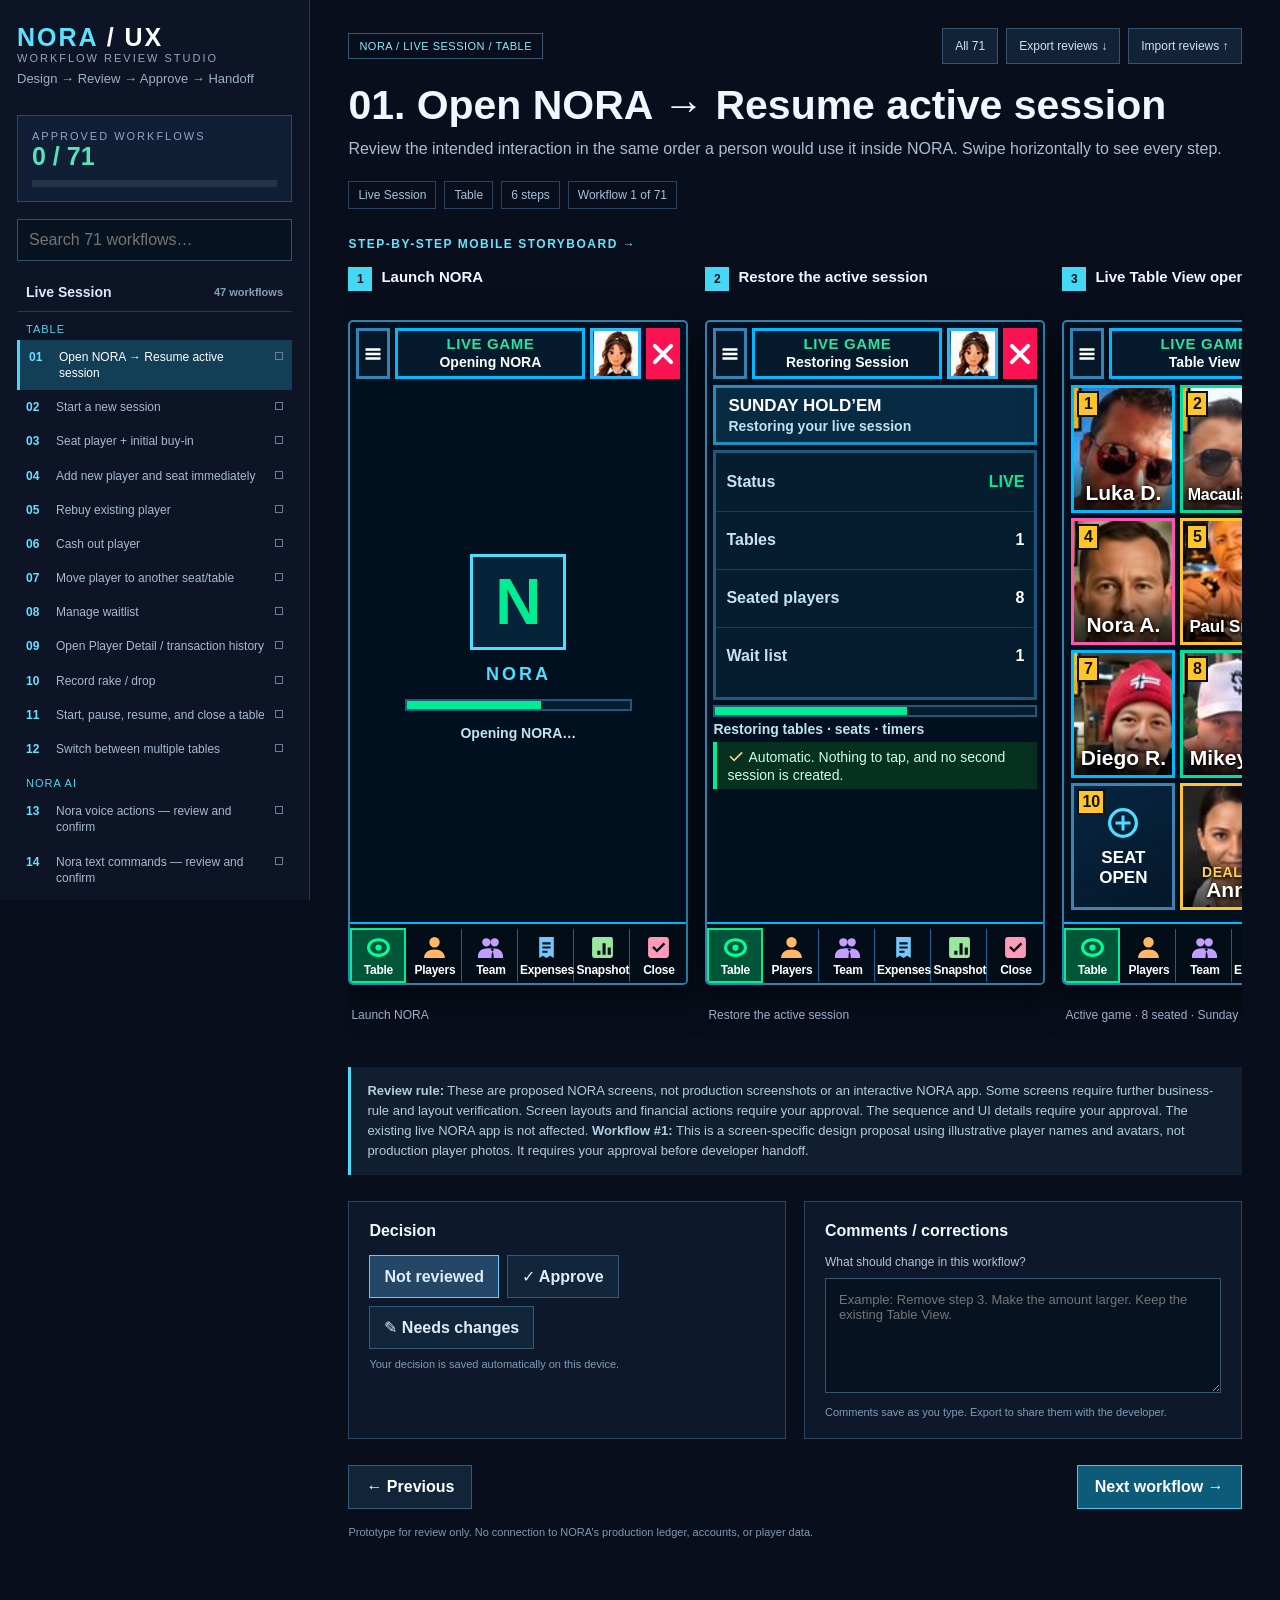
==== commit 09fad905: "ui: batch 1 follow-up - single drawer close, LIVE GAME rename + emphasis, WF2 bridge to WF48, select" ====
--- a/index.html
+++ b/index.html
@@ -1195,8 +1195,8 @@
 .storyboard>.stage:nth-child(4) .hi-phone .co6-done .co6-paid-status,.storyboard>.stage:nth-child(5) .hi-phone .co6-done .co6-paid-status,.storyboard>.stage:nth-child(6) .hi-phone .co6-done .co6-paid-status,.storyboard>.stage:nth-child(7) .hi-phone .co6-done .co6-paid-status{order:2!important;flex:0 0 172px!important;height:172px!important;display:flex!important;flex-direction:column!important;align-items:center!important;justify-content:center!important;gap:6px!important;padding:6px!important;margin:0!important;box-sizing:border-box!important;border:2px solid #00cda4!important;background:linear-gradient(150deg,#064d40,#07334a)!important}
 .storyboard>.stage:nth-child(4) .hi-phone .co6-done .co6-paid-stamp,.storyboard>.stage:nth-child(5) .hi-phone .co6-done .co6-paid-stamp,.storyboard>.stage:nth-child(6) .hi-phone .co6-done .co6-paid-stamp,.storyboard>.stage:nth-child(7) .hi-phone .co6-done .co6-paid-stamp{flex:0 0 84px!important;width:84px!important;height:84px!important;margin:0!important;transform:none!important;box-sizing:border-box!important}
 .storyboard>.stage:nth-child(4) .hi-phone .co6-done .co6-paid-status>span,.storyboard>.stage:nth-child(5) .hi-phone .co6-done .co6-paid-status>span,.storyboard>.stage:nth-child(6) .hi-phone .co6-done .co6-paid-status>span,.storyboard>.stage:nth-child(7) .hi-phone .co6-done .co6-paid-status>span{font-size:21px!important;font-weight:900!important;color:#fff!important;line-height:1.1!important;white-space:nowrap!important;text-align:center!important;letter-spacing:.3px!important;margin:0!important;width:auto!important;max-width:none!important}
-.storyboard>.stage:nth-child(4) .hi-phone .co6-done .co6-paid-status::after,.storyboard>.stage:nth-child(5) .hi-phone .co6-done .co6-paid-status::after,.storyboard>.stage:nth-child(6) .hi-phone .co6-done .co6-paid-status::after,.storyboard>.stage:nth-child(7) .hi-phone .co6-done .co6-paid-status::after{font-size:16px!important;color:#b2f7dc!important;line-height:1.15!important;white-space:nowrap!important;margin:0!important;font-weight:600!important;content:'Successfully recorded by Nora'!important;display:block!important}
-.storyboard>.stage:nth-child(7) .hi-phone .co6-done .co6-paid-status::after{content:'Recorded by Nora · payment due'!important}
+.storyboard>.stage:nth-child(4) .hi-phone .co6-done .co6-paid-status::after,.storyboard>.stage:nth-child(5) .hi-phone .co6-done .co6-paid-status::after,.storyboard>.stage:nth-child(6) .hi-phone .co6-done .co6-paid-status::after,.storyboard>.stage:nth-child(7) .hi-phone .co6-done .co6-paid-status::after{font-size:16px!important;color:#b2f7dc!important;line-height:1.15!important;white-space:nowrap!important;margin:0!important;font-weight:600!important;content:'Successfully posted by Nora'!important;display:block!important}
+.storyboard>.stage:nth-child(7) .hi-phone .co6-done .co6-paid-status::after{content:'Posted by Nora · payment due'!important}
 .storyboard>.stage:nth-child(5) .hi-phone .co6-done .co6-paid-status,.storyboard>.stage:nth-child(7) .hi-phone .co6-done .co6-paid-status{border:2px solid #ff5a64!important;background:linear-gradient(150deg,#6a1726,#3d0d18)!important}
 .storyboard>.stage:nth-child(5) .hi-phone .co6-done .co6-paid-status::after,.storyboard>.stage:nth-child(7) .hi-phone .co6-done .co6-paid-status::after{color:#ffc2c6!important}
 .storyboard>.stage:nth-child(4) .hi-phone .co6-done .co6-paid-summary,.storyboard>.stage:nth-child(5) .hi-phone .co6-done .co6-paid-summary,.storyboard>.stage:nth-child(6) .hi-phone .co6-done .co6-paid-summary,.storyboard>.stage:nth-child(7) .hi-phone .co6-done .co6-paid-summary{display:none!important}
@@ -3125,7 +3125,7 @@
     "sub": "Table",
     "title": "Record rake / drop",
     "steps": [
-      "Tap LIVE SESSION header on Table View",
+      "Tap LIVE GAME header on Table View",
       "Game Details — select RAKE",
       "Enter rake / drop and confirm",
       "Return to Game Details — updated rake"
@@ -3915,10 +3915,10 @@
 const storageKey='nora-ux-review-v4';let reviews={};try{const existing=localStorage.getItem(storageKey);if(existing){reviews=JSON.parse(existing)}else{const old=JSON.parse(localStorage.getItem('nora-ux-review-v3')||'{}');for(const [k,v] of Object.entries(old)){const id=Number(k);if(id!==12)reviews[id>12?id-1:id]=v}localStorage.setItem(storageKey,JSON.stringify(reviews))}}catch{}let current=1;const $=id=>document.getElementById(id);const esc=s=>String(s??'').replace(/[&<>"']/g,c=>({'&':'&amp;','<':'&lt;','>':'&gt;','"':'&quot;',"'":'&#39;'}[c]));const save=()=>{localStorage.setItem(storageKey,JSON.stringify(reviews));updateProgress();renderNav()};const review=id=>reviews[id]||{status:'pending',comment:''};function updateProgress(){let count=WORKFLOWS.filter(w=>review(w.id).status==='approved').length;$('progressText').textContent=count+' / '+WORKFLOWS.length;$('progressBar').style.width=count/WORKFLOWS.length*100+'%'}function renderNav(){let q=$('search').value.trim().toLowerCase();let groups=[];for(let w of WORKFLOWS){if(q&&!(`${w.id} ${w.title} ${w.main} ${w.sub}`).toLowerCase().includes(q))continue;let g=groups.find(g=>g.main===w.main);if(!g){g={main:w.main,subs:[]};groups.push(g)}let s=g.subs.find(s=>s.name===w.sub);if(!s){s={name:w.sub,items:[]};g.subs.push(s)}s.items.push(w)}$('nav').innerHTML=groups.map(g=>`<div class="navgroup"><div class="navtitle">${esc(g.main)} <small>${g.subs.reduce((n,s)=>n+s.items.length,0)} workflows</small></div>${g.subs.map(s=>`<div class="subheading">${esc(s.name)}</div>${s.items.map(w=>`<button class="navitem ${current===w.id?'active':''}" data-id="${w.id}"><span class="num">${String(w.id).padStart(2,'0')}</span><span>${esc(w.title)}</span><span class="dot ${esc(review(w.id).status)}"></span></button>`).join('')}`).join('')}</div>`).join('');document.querySelectorAll('.navitem').forEach(el=>el.onclick=()=>show(+el.dataset.id))}function workflowOneScreen(i){
 const people=[['1','Rafa','R','450K'],['2','Moshe','M','1.2M'],['3','Sam','S','500K'],['4','Costa','C','850K'],['5','Pikachu','P','750K'],['6','Uri','U','600K'],['7','Diego','D','450K'],['8','Alex','A','900K']];
 const tiles=people.map(([seat,name,initial,amount])=>`<div class="seat-tile"><small>SEAT ${seat}</small><div class="face">${initial}</div><b>${name}</b><div class="money">${amount}</div></div>`).join('')+`<div class="seat-tile open"><div class="plus">+</div><b>SEAT OPEN</b><small>SEAT 9</small></div><div class="seat-tile service"><div class="face">A</div><b>DEALER</b><small>Anna</small></div><div class="seat-tile open"><div class="plus">+</div><b>WAITLIST</b></div><div class="seat-tile open"><div class="plus">+</div><b>OPEN</b></div>`;
-const header=`<div class="phonehead"><small style="font-size:18px;color:#6adfff">☰</small><div style="text-align:center"><b>LIVE SESSION</b><br><small>Table View</small></div><div class="avatar">N</div></div>`;
+const header=`<div class="phonehead"><small style="font-size:18px;color:#6adfff">☰</small><div style="text-align:center"><b>LIVE GAME</b><br><small>Table View</small></div><div class="avatar">N</div></div>`;
 const table=`<div class="table-preview ${i===1?'dimmed':''}"><div class="table-meta"><b>LIVE TABLE</b><span>8 SEATED</span></div><div class="table-grid">${tiles}</div><div class="nora-composer"><span>Tell Nora what to do...</span><span class="mic">🎙</span></div></div>`;
 const nav=`<div class="phonebottom"><span>TABLE</span><span>PLAYERS</span><span>TEAM</span><span>EXPENSES</span><span>SNAPSHOT</span><span>CLOSE</span></div>`;
-if(i===0)return `<div class="nora-splash"><div class="nora-symbol">N</div><strong>NORA</strong><small>YOUR PRIVATE GAME MANAGER</small><div class="quiet">Opening your game…</div></div>`;
+if(i===0)return `<div class="nora-splash"><div class="nora-symbol">N</div><strong>NORA</strong><small>YOUR CASH GAME MANAGER</small><div class="quiet">Opening your game…</div></div>`;
 return header+table+(i===1?`<div class="resume-overlay"><strong>Resuming live session</strong><span>Checking for your active game…</span></div>`:'')+nav;
 }
 function workflowOnePhone(w,step,i){return `<div class="stage real-stage"><div class="stage-head"><div class="stage-number">${i+1}</div><div class="stage-title">${esc(step)}</div></div><div class="phone"><div class="notch"></div>${workflowOneScreen(i)}</div><p class="real-caption">${['Open the app. No welcome screen or extra button is required.','NORA recognizes the open session and restores it automatically. No user action.','The existing Table View is immediately ready for touch, voice or text commands.'][i]}</p></div>`}
@@ -3950,7 +3950,7 @@
 if(w.main==='Settings')return {active:'Table',body:inputPanel('GAME SETTINGS',[['GAME TYPE','Hold’em'],['TABLES','1'],['RAKE','Configured']],'SAVE SETTINGS')};
 if(last&&w.sub==='Table')return {active:'Table',body:miniTable()};
 return {active,body:inputPanel(w.title.toUpperCase(),[['PLAYER','Diego Restrepo'],['ACTION',step],['STATUS',last?'Completed':'Ready']],'CONFIRM')};}
-function phone(w,step,i){const v=viewForStep(w,step,i);return `<div class="stage hi-stage"><div class="stage-head"><div class="stage-number">${i+1}</div><div class="stage-title">${esc(step)}</div></div><div class="phone hi-phone"><div class="notch"></div>${fullHead(w.main==='Live Session'?'LIVE SESSION':w.main.toUpperCase(),w.sub==='Nora AI'?'Table View':w.sub==='Table'?'Table View':w.sub==='Snapshot'?'Snapshot':w.sub==='Close'?'Daily Close':w.sub+' View')}<div class="ux-content">${v.body}</div>${w.sub==='Table'&&v.body.includes('ux-seats')?'':noraInput()}${fixedNav(v.active)}</div><div class="steptext">${esc(step)}</div></div>`}
+function phone(w,step,i){const v=viewForStep(w,step,i);return `<div class="stage hi-stage"><div class="stage-head"><div class="stage-number">${i+1}</div><div class="stage-title">${esc(step)}</div></div><div class="phone hi-phone"><div class="notch"></div>${fullHead(w.main==='Live Session'?'LIVE GAME':w.main.toUpperCase(),w.sub==='Nora AI'?'Table View':w.sub==='Table'?'Table View':w.sub==='Snapshot'?'Snapshot':w.sub==='Close'?'Daily Close':w.sub+' View')}<div class="ux-content">${v.body}</div>${w.sub==='Table'&&v.body.includes('ux-seats')?'':noraInput()}${fixedNav(v.active)}</div><div class="steptext">${esc(step)}</div></div>`}
 
 
 // Screen-specific, individually authored workflow compositions.
@@ -3969,7 +3969,7 @@
  if(w.id===6&&i===4){let h=screenContent(w,step,3);return h.replace('class="co6-done"','class="co6-done co6-busted-demo"').replace('PAID<br>CASHBOX','CHIPS<br>RETURNED').replace('720,000','0').replace('WON','LOST').replace('270,000','450,000').replace('class="co6-paid-stamp"','class="co6-paid-stamp co6-busted-stamp"').replace('<span class="co6-stamp-stars">★ ★ ★</span><strong>PAID</strong><span class="co6-stamp-full">IN FULL</span>','<strong>BUSTED</strong>').replace('PAYMENT CONFIRMED','ZERO CHIPS RETURNED').replace('PAID · CASHBOX','BUSTED · ZERO CHIPS').replace('720,000','0');}
 
  if(w.id===6&&i===5){let h=screenContent(w,step,3);return h.replace('class="co6-done"','class="co6-done co6-settled-demo"').replace('class="co6-paid-stamp"','class="co6-paid-stamp co6-settled-stamp"').replace('<span class="co6-stamp-stars">★ ★ ★</span><strong>PAID</strong><span class="co6-stamp-full">IN FULL</span>','<span class="co6-stamp-stars">★ ★ ★</span><strong>SETTLED</strong><span class="co6-stamp-full">IN FULL</span>').replace('PAYMENT CONFIRMED','SIGN & SETTLE CLEARED').replace('PAID<br>CASHBOX','SIGN & SETTLE<br>CLEARED');}
- if(w.id===6&&i===6){return '<div class="co6-done co6-unsettled-demo"><div class="co6-done-brand"><strong>NORA</strong><span>YOUR PRIVATE GAME MANAGER</span></div><div class="co6-done-detail"><strong>Diego Restrepo</strong><span>SEAT 7</span><div><span>CHIPS<br>RETURNED</span><b><small>COP</small> 720,000</b></div><div class="co6-done-win"><span>SIGN & SETTLE<br>OWED</span><b><small>COP</small> 150,000</b></div></div><div class="screen-button co6-done-paid-next"><div class="co6-paid-status"><div class="co6-paid-stamp co6-unsettled-stamp" aria-label="Sign and Settle unpaid"><span class="co6-stamp-stars">★ ★ ★</span><strong>UNPAID</strong><span class="co6-stamp-full">S & S</span></div><span>⚠ NOT SETTLED</span></div><div class="co6-paid-summary"><strong>OUTSTANDING BALANCE</strong><span>SIGN & SETTLE · PAYMENT DUE</span><b><small>COP</small> 150,000</b></div><div class="co6-paid-continue">CONTINUE <span>→</span></div></div></div>';}
+ if(w.id===6&&i===6){return '<div class="co6-done co6-unsettled-demo"><div class="co6-done-brand"><strong>NORA</strong><span>YOUR CASH GAME MANAGER</span></div><div class="co6-done-detail"><strong>Diego Restrepo</strong><span>SEAT 7</span><div><span>CHIPS<br>RETURNED</span><b><small>COP</small> 720,000</b></div><div class="co6-done-win co6-b1-won"><span class="b1-wl">WON</span><b><small>COP</small> 270,000</b></div><div class="co6-done-win"><span>SIGN & SETTLE<br>OWED</span><b><small>COP</small> 150,000</b></div></div><div class="screen-button co6-done-paid-next"><div class="co6-paid-status"><div class="co6-paid-stamp co6-unsettled-stamp" aria-label="Sign and Settle unpaid"><span class="co6-stamp-stars">★ ★ ★</span><strong>UNPAID</strong><span class="co6-stamp-full">S & S</span></div><span>⚠ NOT SETTLED</span></div><div class="co6-paid-summary"><strong>OUTSTANDING BALANCE</strong><span>SIGN & SETTLE · PAYMENT DUE</span><b><small>COP</small> 150,000</b></div><div class="co6-paid-continue">CONTINUE <span>→</span></div></div></div>';}
 
  const spec=SCREEN_SPECS[w.id],type=spec.types[Math.min(i,spec.types.length-1)],last=i===w.steps.length-1;
  const focus=spec.focus, values=spec.values,cta=spec.cta;
@@ -3981,26 +3981,26 @@
  const amountRows=[['PLAYER','Diego Restrepo'],['SEAT','7'],['AMOUNT','COP 1,000,000'],['PAYMENT METHOD','Cashbox']];
  const tableInfo=screenTop('SUNDAY HOLD’EM','8 seated · 1 open · 1 waiting');
  switch(type){
- case 'launch':return `<div class="launch-view"><div class="launch-logo">N</div><b>NORA</b><strong>YOUR PRIVATE GAME MANAGER</strong><small>Opening your game…</small></div>`;
+ case 'launch':return `<div class="launch-view"><div class="launch-logo">N</div><b>NORA</b><strong>YOUR CASH GAME MANAGER</strong><small>Opening your game…</small></div>`;
  case 'restore':return tableInfo+screenCard('RESTORING YOUR SESSION',screenField('GAME','Sunday Hold’em')+screenField('STATUS','LIVE · 8 players')+screenField('ACTION','Opening Table View automatically'),'green');
  case 'table':case 'table-rebuy':case 'table-cashout':case 'table-moved':case 'table-two':return (type!=='table-two'?'<div class="rebuy-screen-one">'+table+'</div>':tableInfo+'<div class="table-switch"><span class="selected">TABLE A · 8</span><span>TABLE B · 6</span></div>'+table);
  case 'quick-actions':{if(w.id!==5&&w.id!==6)return profile+screenTop('PLAYER ACTIONS','Tap one action')+`<div class="screen-action-grid">${['Buy-in','Rebuy','Cash-out','Move','Bust','Details'].map((a,j)=>screenBtn(a,['green','blue','purple','yellow','red','blue'][j])).join('')}</div>`;const actionIcon={Rebuy:'<rect x="2" y="12" width="8" height="4" rx="1"/><rect x="4" y="8" width="8" height="4" rx="1"/><rect x="6" y="4" width="8" height="4" rx="1"/><path d="M16 8a7 7 0 1 1-2 12m2 0h-4m4 0v-4"/>','Cash-out':'<rect x="2" y="4" width="13" height="16" rx="2"/><circle cx="8.5" cy="12" r="3"/><path d="M17 12h6m-3-3 3 3-3 3"/>',Move:'<path d="M3 7h18m-5-4 5 4-5 4M21 17H3m5-4-5 4 5 4"/>',Bust:'<circle cx="9" cy="7" r="4"/><path d="M2 22c0-6 3-9 7-9m7 2 6 6m0-6-6 6"/>',Details:'<rect x="5" y="2" width="14" height="20" rx="2"/><path d="M9 8h6M9 12h6M9 16h4"/>'};return '<div class="approved-player-actions"><div class="approved-player-profile">'+portrait('Diego R.','D',true)+'<div class="approved-player-info"><strong>Diego Restrepo</strong><b>SEAT 7</b><span>TOTAL BUY-INS</span><strong class="approved-player-amount"><span class="currency-code">COP</span> 450,000</strong></div></div><div class="approved-actions-grid">'+['Rebuy','Cash-out','Move','Details'].map((a)=>'<div class="approved-action action-'+a.toLowerCase().replace('-','')+'"><svg viewBox="0 0 24 24" aria-hidden="true">'+actionIcon[a]+'</svg><b>'+a+'</b></div>').join('')+'</div></div>'}
  case 'roster':if(w.id===3||w.id===4)return '<div class="seat-roster-v3"><div class="seat-roster-toolbar"><strong class="seat-roster-title-tile">SELECT PLAYER · SEAT 9</strong><button type="button" class="seat-roster-add-toggle" aria-label="Add player" title="Add player"><span class="roster-icon-center">+</span></button><button type="button" class="seat-roster-search-toggle" aria-label="Search players" onclick="this.closest(\'.seat-roster-v3\').classList.toggle(\'search-open\')"><span class="roster-icon-center">⌕</span></button></div><div class="seat-roster-search-field"><input aria-label="Search players" placeholder="Search players…" oninput="this.closest(\'.seat-roster-v3\').querySelectorAll(\'.seat-roster-card\').forEach(c=>c.style.display=c.querySelector(\'strong\').textContent.toLowerCase().includes(this.value.toLowerCase())?\'\':\'none\')"></div><div class="seat-roster-grid">'+['Rafa','Uri','Alex','Costa','Sam','Udi','David','Leo','Marco','Moshe','Diego R.','Mikey B.'].map(n=>'<div class="seat-roster-card"><div class="seat-roster-photo">'+portrait(n,n[0],true)+'</div><strong>'+n+'</strong></div>').join('')+'</div></div>';return screenTop('ALL PLAYERS','Search players')+screenField('SEARCH','Diego Restrepo  🔎')+people+screenBtn('＋ ADD PLAYER','blue');
  case 'seat-entry':if(w.id===3)return '<div class="rebuy-entry-v2 seat-entry-v3"><div class="rebuy-entry-person"><div class="rebuy-entry-picture">'+portrait('Rafa','R',true)+'</div><div class="rebuy-entry-person-details"><b>Rafa</b><strong>SEAT 9</strong><span>TOTAL BUY-INS</span><div class="rebuy-entry-money"><small>COP</small> 0</div></div></div>'+screenCard('INITIAL BUY-IN AMOUNT','<div class="screen-action-grid">'+['500K','1M','2M','CUSTOM'].map(x=>screenBtn(x,'blue')).join('')+'</div><div class="screen-field"><small>AMOUNT</small><strong><span class="rebuy-cop">COP</span> 500,000</strong></div><div class="rebuy-payment"><div class="rebuy-payment-heading">PAYMENT METHOD</div><div class="rebuy-payment-options"><div class="rebuy-payment-choice selected">✓ Cashbox</div></div></div>')+screenBtn('CONFIRM BUY-IN')+'</div>';return screenProfile('Rafa','SEAT 9 · NEW BUY-IN',true)+screenForm('SEAT PLAYER',[['SEAT','9'],['INITIAL BUY-IN','COP 500,000'],['PAYMENT METHOD','Cashbox']],'CONFIRM SEATING');
- case 'seat-review':return '<div class="nora-confirm"><div class="nora-confirm-brand"><span class="nora-confirm-logo">N</span><strong>NORA</strong><span>YOUR PRIVATE GAME MANAGER</span></div><div class="nora-confirm-hero"><div class="nora-confirm-check">✓</div><strong>INITIAL BUY-IN CONFIRMED</strong><span>Successfully recorded by Nora</span></div><div class="nora-confirm-summary"><strong>'+ (w.id===4?'Sofia Alvarez':'Rafa') +'</strong><span>SEAT 9</span><div class="nora-confirm-amount"><small>BUY-IN<br>CASHBOX</small><b><small>COP</small> 500,000</b></div><div class="nora-confirm-total"><span class="wf5-total-lbl">TOTAL<br>BUY-INS</span> <b><small>COP</small> 500,000</b></div></div><div class="screen-button nora-confirm-next">CONTINUE <span aria-hidden="true">→</span></div></div>';
+ case 'seat-review':return '<div class="nora-confirm"><div class="nora-confirm-hero"><div class="nora-confirm-check">✓</div><strong>INITIAL BUY-IN CONFIRMED</strong><span>Successfully posted by Nora</span></div><div class="nora-confirm-summary b1-has-thumb"><div class="b1-thumb">'+ (w.id===4?portrait('Sofia Alvarez','SA'):portrait('Rafa','R',true)) +'</div><strong>'+ (w.id===4?'Sofia Alvarez':'Rafa') +'</strong><span>SEAT 9</span><div class="nora-confirm-amount"><small>BUY-IN<br>CASHBOX</small><b><small>COP</small> 500,000</b></div><div class="nora-confirm-total"><span class="wf5-total-lbl">TOTAL<br>BUY-INS</span> <b><small>COP</small> 500,000</b></div></div><div class="screen-button nora-confirm-next">CONTINUE <span aria-hidden="true">→</span></div></div>';
  case 'table-seated':return '<div class="rebuy-screen-one">'+table+'</div>';
  case 'new-player':if(w.id===4)return '<div class="np4"><section class="np4-player"><div class="np4-heading">ADD NEW PLAYER</div><div class="np4-profile rebuy-entry-person"><div class="np4-avatar rebuy-entry-picture" aria-label="Player initials, photo optional">SA</div><div class="np4-photo-actions"><label>📷 TAKE PHOTO<input type="file" accept="image/*" capture="environment" onchange="const f=this.files[0];if(f){const p=this.closest(\'.np4-profile\').querySelector(\'.np4-avatar\');p.style.backgroundImage=\'url(\'+URL.createObjectURL(f)+\')\';p.textContent=\'\'}"></label><label>↑ UPLOAD<input type="file" accept="image/*" onchange="const f=this.files[0];if(f){const p=this.closest(\'.np4-profile\').querySelector(\'.np4-avatar\');p.style.backgroundImage=\'url(\'+URL.createObjectURL(f)+\')\';p.textContent=\'\'}"></label></div><div class="rebuy-entry-person-details np4-person-details"><b>Sofia Alvarez</b><strong>SEAT 9</strong><span>PHONE</span><div class="np4-phone-number">+57 300 123 4567</div></div></div></section><section class="np4-buyin"><div class="np4-heading">INITIAL BUY-IN</div><div class="np4-amounts"><button>500K</button><button>1M</button><button>2M</button><button>CUSTOM</button></div><div class="np4-field"><span>AMOUNT</span><strong><small class="np4-cop">COP</small> 500,000</strong></div><div class="np4-payment-block"><div class="np4-payment-title">PAYMENT METHOD</div><div class="np4-payment-choice selected">✓ Cashbox</div></div></section><button class="np4-submit">SAVE PLAYER &amp; CONFIRM BUY-IN</button></div>';if(type==='new-player'||type==='crm-new')return screenForm('ADD NEW PLAYER',[['NAME','Sofia Alvarez'],['PHONE','+57 300 123 4567'],['GAME TYPE','Hold’em']],'SAVE PLAYER');
  case 'rebuy-entry':case 'amount-entry':return '<div class="rebuy-entry-v2"><div class="rebuy-entry-person"><div class="rebuy-entry-picture">'+portrait('Diego R.','D',true)+'</div><div class="rebuy-entry-person-details"><b>Diego Restrepo</b><strong>SEAT 7</strong><span>TOTAL BUY-INS</span><div class="rebuy-entry-money"><small>COP</small> 450,000</div></div></div>'+screenCard('REBUY AMOUNT','<div class="screen-action-grid">'+['500K','1M','2M','CUSTOM'].map(x=>screenBtn(x,'blue')).join('')+'</div>'+'<div class="screen-field"><small>AMOUNT</small><strong><span class="rebuy-cop">COP</span> 1,000,000</strong></div>'+'<div class="rebuy-payment"><div class="rebuy-payment-heading">PAYMENT METHOD</div><div class="rebuy-payment-options"><div class="rebuy-payment-choice selected">✓ Cashbox</div></div></div>')+screenBtn('CONFIRM REBUY')+'</div>';
- case 'rebuy-review':return '<div class="nora-confirm"><div class="nora-confirm-brand"><span class="nora-confirm-logo">N</span><strong>NORA</strong><span>YOUR PRIVATE GAME MANAGER</span></div><div class="nora-confirm-hero"><div class="nora-confirm-check">✓</div><strong>REBUY CONFIRMED</strong><span>Successfully recorded by Nora</span></div><div class="nora-confirm-summary"><strong>Diego Restrepo</strong><span>SEAT 7</span><div class="nora-confirm-amount"><small>REBUY<br>CASHBOX</small><b><small class="money-cop-65">COP</small> 1,000,000</b></div><div class="nora-confirm-total"><span class="wf5-total-lbl">TOTAL<br>BUY-INS</span> <b><small class="money-cop-65">COP</small> 1,450,000</b></div></div><div class="screen-button nora-confirm-next">CONTINUE <span aria-hidden="true">→</span></div></div>';
+ case 'rebuy-review':return '<div class="nora-confirm"><div class="nora-confirm-hero"><div class="nora-confirm-check">✓</div><strong>REBUY CONFIRMED</strong><span>Successfully posted by Nora</span></div><div class="nora-confirm-summary b1-has-thumb"><div class="b1-thumb">'+portrait('Diego R.','D',true)+'</div><strong>Diego Restrepo</strong><span>SEAT 7</span><div class="nora-confirm-amount"><small>REBUY<br>CASHBOX</small><b><small class="money-cop-65">COP</small> 1,000,000</b></div><div class="nora-confirm-total"><span class="wf5-total-lbl">TOTAL<br>BUY-INS</span> <b><small class="money-cop-65">COP</small> 1,450,000</b></div></div><div class="screen-button nora-confirm-next">CONTINUE <span aria-hidden="true">→</span></div></div>';
  case 'cashout-entry':if(w.id===6)return '<div class="co6"><div class="approved-player-profile co6-profile">'+portrait('Diego R.','D',true)+'<div class="approved-player-info"><strong>Diego Restrepo</strong><b>SEAT 7</b><span>TOTAL BUY-INS</span><strong class="approved-player-amount"><span class="currency-code">COP</span> 450,000</strong></div></div><div class="co6-card"><div class="co6-title">FULL CASH-OUT</div><div class="co6-label">CHIPS RETURNED</div><div class="co6-input-row"><span class="co6-currency">COP</span><input type="text" inputmode="numeric" value="720,000" aria-label="Value of chips returned" oninput="let digits=this.value.replace(/[^0-9]/g,&#39;&#39;);this.value=digits?Number(digits).toLocaleString(&#39;en-US&#39;):&#39;&#39;;this.closest(&#39;.co6&#39;).querySelector(&#39;.co6-busted&#39;).classList.toggle(&#39;active&#39;,digits===&#39;0&#39;);let v=Number(digits||0),delta=v-450000,root=this.closest(&#39;.co6&#39;);root.querySelector(&#39;.co6-result b&#39;).innerHTML=(delta>=0?&#39;<i class=co6-wl>WON</i>&#39;:&#39;<i class=co6-lost>LOST</i>&#39;)+&#39;<small>COP</small> &#39;+Math.abs(delta).toLocaleString(&#39;en-US&#39;);root.querySelector(&#39;.co6-confirm&#39;).innerHTML=&#39;CONFIRM DIEGO PAID<br><small>COP</small> &#39;+v.toLocaleString(&#39;en-US&#39;)"></div><button type="button" class="co6-busted" onclick="this.closest(\'.co6\').querySelector(\'.co6-input-row input\').value=\'0\';this.classList.add(\'active\');this.closest(\'.co6\').querySelector(\'.co6-input-row input\').dispatchEvent(new Event(\'input\',{bubbles:true}))">BUSTED · 0 CHIPS</button><div class="co6-result"><span>PLAYER RESULT</span><b><i class=co6-wl>WON</i><small>COP</small> 270,000</b></div><div class="co6-payment-title">PAYMENT METHOD</div><div class="co6-payment"><span class="co6-pay-chip">✓ Cashbox</span></div></div><button class="co6-confirm">CONFIRM DIEGO PAID<br><small>COP</small> 720,000</button></div>';return profile+screenForm('FULL CASH-OUT',[['TOTAL BUY-INS','COP 450,000'],['CHIPS RETURNED','COP 720,000'],['SIGN & SETTLE','COP 0'],['PAYMENT METHOD','Cashbox']],'CONFIRM CASH-OUT');
- case 'cashout-confirmation':return '<div class="co6-done"><div class="co6-done-brand"><strong>NORA</strong><span>YOUR PRIVATE GAME MANAGER</span></div><div class="co6-done-detail"><strong>Diego Restrepo</strong><span>SEAT 7</span><div><span>PAID<br>CASHBOX</span><b><small>COP</small> 720,000</b></div><div class="co6-done-win"><span>WON</span><b><small>COP</small> 270,000</b></div></div><div class="screen-button co6-done-paid-next"><div class="co6-paid-status"><div class="co6-paid-stamp" aria-label="Paid in full"><span class="co6-stamp-stars">★ ★ ★</span><strong>PAID</strong><span class="co6-stamp-full">IN FULL</span></div><span>PAYMENT CONFIRMED</span></div><div class="co6-paid-summary"><strong>DIEGO RESTREPO</strong><span>PAID · CASHBOX</span><b><small>COP</small> 720,000</b></div><div class="co6-paid-continue">CONTINUE <span>→</span></div></div></div>';
+ case 'cashout-confirmation':return '<div class="co6-done"><div class="co6-done-brand"><strong>NORA</strong><span>YOUR CASH GAME MANAGER</span></div><div class="co6-done-detail"><strong>Diego Restrepo</strong><span>SEAT 7</span><div><span>PAID<br>CASHBOX</span><b><small>COP</small> 720,000</b></div><div class="co6-done-win"><span>WON</span><b><small>COP</small> 270,000</b></div></div><div class="screen-button co6-done-paid-next"><div class="co6-paid-status"><div class="co6-paid-stamp" aria-label="Paid in full"><span class="co6-stamp-stars">★ ★ ★</span><strong>PAID</strong><span class="co6-stamp-full">IN FULL</span></div><span>PAYMENT CONFIRMED</span></div><div class="co6-paid-summary"><strong>DIEGO RESTREPO</strong><span>PAID · CASHBOX</span><b><small>COP</small> 720,000</b></div><div class="co6-paid-continue">CONTINUE <span>→</span></div></div></div>';
  case 'bust-entry':return profile+screenForm('BUST OUT',[['CHIPS RETURNED','COP 0'],['TOTAL BUY-INS','COP 450,000'],['SIGN & SETTLE','Check outstanding balance']],'CONFIRM BUST-OUT');
  case 'move-swap-same':case 'move-swap-cross':{const cross=type==='move-swap-cross';const from=cross?'TABLE 1 · SEAT 3':'SEAT 3',to=cross?'TABLE 2 · SEAT 5':'SEAT 7';return '<div class="move7 move7-swap"><div class="swap7-heading">SWAP OCCUPIED SEATS <small>'+(cross?'TWO TABLES':'ONE TABLE')+'</small></div><div class="swap7-players"><div class="swap7-person">'+portrait('Diego R.','D',true)+'<div><strong>Diego Restrepo</strong><b>'+from+'</b></div></div><div class="swap7-arrow">⇄</div><div class="swap7-person">'+portrait('Rafa M.','R',true)+'<div><strong>Rafa Moreno</strong><b>'+to+'</b></div></div></div><div class="move7-panel swap7-panel"><div class="move7-heading">EXCHANGE SEATS</div>'+(cross?'<div class="move7-label">CHOOSE TABLE OF SECOND PLAYER</div><div class="move7-tables move7-multi-tabs"><span>TABLE 1</span><span class="selected">TABLE 2</span><span>TABLE 3</span></div>':'')+'<div class="move7-label">SELECT OCCUPIED SEAT</div><div class="swap7-choice"><span class="selected">SEAT '+(cross?'5':'7')+'<small>RAFA MORENO</small></span><span>SEAT '+(cross?'6':'8')+'<small>OTHER PLAYER</small></span></div><div class="swap7-summary"><div><b>DIEGO</b><span><em>'+from+' →</em> <em>'+to+'</em></span></div><div><b>RAFA</b><span><em>'+to+' →</em> <em>'+from+'</em></span></div></div></div><div class="move7-confirm">CONFIRM BOTH MOVES <span>⇄</span></div></div>';}
- case 'swap-confirmed':return '<div class="move7-done"><div class="move7-brand"><strong>NORA</strong><span>YOUR PRIVATE GAME MANAGER</span></div><div class="move7-success"><div>✓</div><strong>SEATS SWAPPED</strong><span>Both player locations updated together</span></div><div class="move7-panel" style="flex:0 0 auto"><div class="move7-heading">NEW LOCATIONS</div><div class="swap7-summary"><div><b>DIEGO RESTREPO</b><span>TABLE 2 · SEAT 5</span></div><div><b>RAFA MORENO</b><span>TABLE 1 · SEAT 3</span></div></div></div><div class="move7-next">CONTINUE →</div></div>';
+ case 'swap-confirmed':return '<div class="move7-done"><div class="move7-brand"><strong>NORA</strong><span>YOUR CASH GAME MANAGER</span></div><div class="move7-success"><div>✓</div><strong>SEATS SWAPPED</strong><span>Both player locations updated together</span></div><div class="move7-panel" style="flex:0 0 auto"><div class="move7-heading">NEW LOCATIONS</div><div class="swap7-summary"><div><b>DIEGO RESTREPO</b><span>TABLE 2 · SEAT 5</span></div><div><b>RAFA MORENO</b><span>TABLE 1 · SEAT 3</span></div></div></div><div class="move7-next">CONTINUE →</div></div>';
  case 'move-multitable':return '<div class="move7 move7-multi"><div class="move7-player">'+portrait('Diego R.','D',true)+'<div><strong>Diego Restrepo</strong><b>TABLE 1 · SEAT 7</b></div></div><div class="move7-panel"><div class="move7-heading">MOVE TO ANOTHER TABLE</div><div class="move7-label">SELECT DESTINATION TABLE</div><div class="move7-tables move7-multi-tabs"><span>TABLE 1 <small>8 SEATED</small></span><span class="selected">TABLE 2 <small>6 SEATED</small></span><span>TABLE 3 <small>5 SEATED</small></span></div><div class="move7-label">AVAILABLE SEATS · TABLE 2</div><div class="move7-seats move7-multi-seats"><div class="selected">3 <small>OPEN</small></div><div>8 <small>OPEN</small></div></div><div class="move7-route">FROM <b>TABLE 1 · SEAT 7</b><span>→</span> TO <b>TABLE 2 · SEAT 3</b></div></div><div class="move7-confirm">CONFIRM MOVE <span>→</span></div></div>';
  case 'move-choice':return '<div class="move7"><div class="move7-player">'+portrait('Diego R.','D',true)+'<div><strong>Diego Restrepo</strong><b>CURRENT SEAT 7</b></div></div><div class="move7-panel"><div class="move7-heading">CHANGE SEAT</div><div class="move7-label">SELECT ACTION</div><div class="move7-mode"><div class="move7-mode-tile"><strong>→ MOVE TO OPEN SEAT</strong><span>Choose an available seat</span></div><div class="move7-mode-tile"><strong>⇄ SWAP WITH PLAYER</strong><span>Exchange two occupied seats</span></div></div></div></div>';
  case 'move-entry':return '<div class="move7"><div class="move7-player">'+portrait('Diego R.','D',true)+'<div><strong>Diego Restrepo</strong><b>CURRENT SEAT 7</b></div></div><div class="move7-panel"><div class="move7-heading">MOVE TO OPEN SEAT</div><div class="move7-from">FROM <b>SEAT 7</b><span>→</span> TO <b>SEAT 9</b></div><div class="move7-label">SELECT AVAILABLE SEAT</div><div class="move7-seats"><div class="selected">9 <small>OPEN</small></div><div>10 <small>OPEN</small></div></div><div class="move7-multitable"><div class="move7-label">DESTINATION TABLE <small>(ONLY IF MULTIPLE TABLES ACTIVE)</small></div><div class="move7-tables"><span class="selected">TABLE A</span><span>TABLE B</span></div></div></div><div class="move7-confirm">CONFIRM MOVE <span>→</span></div></div>';
- case 'table-moved':if(w.id===7)return '<div class="move7-done"><div class="move7-brand"><strong>NORA</strong><span>YOUR PRIVATE GAME MANAGER</span></div><div class="move7-success"><div>✓</div><strong>PLAYER MOVED</strong><span>Seat change recorded successfully</span></div><div class="move7-result">'+portrait('Diego R.','D',true)+'<div><strong>Diego Restrepo</strong><span>SEAT 7 → SEAT 9</span><b>TABLE A</b></div></div><div class="move7-next">CONTINUE →</div></div>';return '<div class="rebuy-screen-one">'+table+'</div>';
+ case 'table-moved':if(w.id===7)return '<div class="move7-done"><div class="move7-brand"><strong>NORA</strong><span>YOUR CASH GAME MANAGER</span></div><div class="move7-success"><div>✓</div><strong>PLAYER MOVED</strong><span>Seat change recorded successfully</span></div><div class="move7-result">'+portrait('Diego R.','D',true)+'<div><strong>Diego Restrepo</strong><span>SEAT 7 → SEAT 9</span><b>TABLE A</b></div></div><div class="move7-next">CONTINUE →</div></div>';return '<div class="rebuy-screen-one">'+table+'</div>';
  case 'waitlist':return '<div class="wait8">'+'<div class="rebuy-entry-person wait8-exact-tile"><div class="rebuy-entry-picture"><span class="person-face wait8-avatar">U</span></div><div class="rebuy-entry-person-details"><b>Uri</b><strong>WAIT LIST · #1</strong><span>HERE NOW</span></div></div>' + '<div class="wait8-panel"><div class="wait8-title">WAIT LIST <span>1 WAITING</span></div><div class="wait8-queue-item"><strong>URI · #1</strong><span>HERE NOW</span><button type="button" onclick="this.closest(\'.wait8\').querySelector(\'.wait8-detail\').hidden=false">EDIT</button><button type="button" title="Remove from waitlist" onclick="this.closest(\'.wait8-panel\').querySelector(\'.wait8-remove-check\').hidden=false">×</button></div><div class="wait8-remove-check" hidden>REMOVE URI FROM WAITLIST? <button type="button" onclick="this.closest(\'.wait8-remove-check\').hidden=true">CANCEL</button> <button type="button" onclick="this.closest(\'.wait8-panel\').querySelector(\'.wait8-queue-item\').remove();this.closest(\'.wait8-panel\').querySelector(\'.wait8-title span\').textContent=\'0 WAITING\';this.closest(\'.wait8-remove-check\').remove()">REMOVE</button></div><div class="wait8-detail" hidden><div class="wait8-label">JOINED VIA</div><div class="wait8-options"><button class="selected" type="button">AT VENUE</button><button type="button">PHONE</button><button type="button">PLAYER APP</button></div><div class="wait8-label">ARRIVAL</div><div class="wait8-options wait8-arrival"><button class="selected" type="button" onclick="this.closest(\'.wait8-detail\').querySelector(\'.wait8-eta-wrap\').hidden=true">HERE NOW</button><button type="button" onclick="this.closest(\'.wait8-detail\').querySelector(\'.wait8-eta-wrap\').hidden=false">ON THE WAY</button></div><div class="wait8-eta-wrap" hidden><label>ETA · LOCAL TIME (IF PROVIDED)</label><input type="time" aria-label="Reported arrival time"></div><button class="wait8-detail-done" type="button" onclick="this.closest(\'.wait8-detail\').hidden=true">DONE</button></div><button class="wait8-add" type="button" onclick="this.closest(\'.wait8-panel\').querySelector(\'.wait8-detail\').hidden=false">＋ ADD PLAYER TO WAIT LIST</button></div>'+'</div>';
  case 'waitlist-assign':return '<div class="wait8">'+'<div class="rebuy-entry-person wait8-exact-tile"><div class="rebuy-entry-picture"><span class="person-face wait8-avatar">U</span></div><div class="rebuy-entry-person-details"><b>Uri</b><strong>WAIT LIST · #1</strong><span>HERE NOW</span></div></div>' + '<div class="wait8-panel"><div class="wait8-title">SEAT FROM WAIT LIST</div><div class="wait8-label">AVAILABLE SEAT</div><div class="wait8-options wait8-seats"><button class="selected" type="button">SEAT 9</button><button type="button">SEAT 10</button></div><div class="wait8-label">INITIAL BUY-IN · COP</div><input class="wait8-buyin-input" type="text" inputmode="numeric" value="500,000" aria-label="Initial buy-in" oninput="this.closest(\'.wait8\').querySelector(\'.wait8-confirm-amount\').textContent=this.value"><div class="wait8-label">PAYMENT METHOD</div><div class="wait8-options wait8-pay"><button class="selected" type="button">CASHBOX</button><button type="button">NEQUI</button><button type="button">BANK</button></div><label class="wait8-receipt"><input type="checkbox" onchange="this.closest(\'.wait8\').querySelector(\'.wait8-confirm\').disabled=!this.checked"> PAYMENT RECEIVED BY CASHIER</label></div><button type="button" class="wait8-confirm" disabled><span>CONFIRM SEATING &amp; BUY-IN</span><strong><small>COP</small> <span class="wait8-confirm-amount">500,000</span></strong></button>'+'</div>';
  case 'player-detail':return '<div class="wf9-layout">'+'<div class="rebuy-entry-person wf9-person"><div class="rebuy-entry-picture">'+portrait('Diego R.','D',true)+'</div><div class="rebuy-entry-person-details"><b>Diego Restrepo</b><strong>SEAT 7</strong><span>TOTAL BUY-INS</span><div class="rebuy-entry-money"><small>COP</small> 1,450,000</div></div></div>'+'<div class="wf9-grid"><div class="wf9-stat"><span>INITIAL BUY-IN</span><b>COP 450,000</b></div><div class="wf9-stat"><span>REBUYS</span><b>COP 1,000,000</b></div><div class="wf9-stat"><span>SEAT</span><b>7</b></div><div class="wf9-stat"><span>STATUS</span><b>PLAYING</b></div></div><div class="wf9-action">VIEW TRANSACTION HISTORY →</div></div>';
@@ -4019,7 +4019,7 @@
  case 'ask-nora':return screenForm('ASK NORA',[['QUESTION','How much is in buy-ins?']],'ASK NORA');
  case 'answer-nora':return screenCard('NORA ANSWER',screenTiles([['TOTAL BUY-INS','COP 5,500,000'],['PLAYERS','8']]))+screenBtn('BACK TO TABLE','blue');
  case 'error':return screenCard('ACTION NOT RECORDED',screenField('ISSUE','Player not found')+screenField('LEDGER','No changes made'),'red')+screenBtn('CORRECT & RETRY','yellow');
- case 'team-list':return screenTop('TEAM · LIVE SESSION','3 members on shift')+team+screenBtn('＋ ASSIGN TEAM','blue');
+ case 'team-list':return screenTop('TEAM · LIVE GAME','3 members on shift')+team+screenBtn('＋ ASSIGN TEAM','blue');
  case 'team-select':return screenTop('ASSIGN TEAM MEMBER','Choose from directory')+team;
  case 'team-assign':return photo+screenForm('ASSIGN TO SESSION',[['ROLE','Dealer'],['TABLE','Main table'],['STATUS','Not checked in']],'ASSIGN ANNA');
  case 'team-profile':return photo+screenTiles([['SHIFT','7:00 PM'],['ROLE','DEALER'],['TIPS','COP 30,000'],['PAYMENTS','COP 0']])+screenBtn('VIEW SHIFT DETAILS','blue');
@@ -4113,13 +4113,13 @@
  default:return screenTop(focus,values)+screenForm(esc(step),[['DETAILS',values]],cta);
  }
 }
-function wf9Ledger(w,step,i){const amounts=[450000,200000,300000,150000,1000000,250000,300000,200000],times=['7:04','7:45','8:10','8:42','9:12','9:46','10:08','10:32'];const fmt=n=>'COP '+n.toLocaleString('en-US');const page=i-1;const entries=amounts.slice(page*4,page*4+4).map((n,j)=>{const k=page*4+j;return '<div class="wf9-entry"><div><b>'+(k+1)+'. '+(k===0?'INITIAL BUY-IN':'REBUY')+'</b><small>'+times[k]+' PM</small></div><strong>'+fmt(n)+'</strong></div>'}).join('');const profile='<div class="rebuy-entry-person wf9-person"><div class="rebuy-entry-picture wf9-clean-photo">'+portrait('Diego R.','D',true)+'</div><div class="rebuy-entry-person-details"><b>Diego Restrepo</b><strong>SEAT 7</strong><span>TOTAL BUY-INS</span><div class="rebuy-entry-money"><small>COP</small> 2,850,000</div></div></div>';const body='<div class="wf9-layout wf9-paged">'+profile+'<div class="wf9-ledger-heading"><b>TRANSACTION HISTORY</b><strong>8 ENTRIES</strong></div><div class="wf9-ledger">'+entries+'</div><div class="wf9-pages"><span class="wf9-arrow">‹</span><strong>'+(page+1)+' / 2</strong><span class="wf9-arrow">›</span></div><div class="wf9-total"><span>TOTAL BUY-INS</span><strong>COP 2,850,000</strong></div></div>';return '<div class="stage hi-stage"><div class="stage-head"><div class="stage-number">'+(i+1)+'</div><div class="stage-title">'+esc(step)+'</div></div><div class="phone hi-phone wf9-ledgerphone"><div class="notch"></div>'+fullHead('LIVE SESSION','Table View')+'<div class="ux-content screen-specific">'+body+'</div>'+fixedNav('Table')+'</div><p class="steptext">Diego Restrepo · Seat 7 · 8 transactions</p></div>'}
+function wf9Ledger(w,step,i){const amounts=[450000,200000,300000,150000,1000000,250000,300000,200000],times=['7:04','7:45','8:10','8:42','9:12','9:46','10:08','10:32'];const fmt=n=>'COP '+n.toLocaleString('en-US');const page=i-1;const entries=amounts.slice(page*4,page*4+4).map((n,j)=>{const k=page*4+j;return '<div class="wf9-entry"><div><b>'+(k+1)+'. '+(k===0?'INITIAL BUY-IN':'REBUY')+'</b><small>'+times[k]+' PM</small></div><strong>'+fmt(n)+'</strong></div>'}).join('');const profile='<div class="rebuy-entry-person wf9-person"><div class="rebuy-entry-picture wf9-clean-photo">'+portrait('Diego R.','D',true)+'</div><div class="rebuy-entry-person-details"><b>Diego Restrepo</b><strong>SEAT 7</strong><span>TOTAL BUY-INS</span><div class="rebuy-entry-money"><small>COP</small> 2,850,000</div></div></div>';const body='<div class="wf9-layout wf9-paged">'+profile+'<div class="wf9-ledger-heading"><b>TRANSACTION HISTORY</b><strong>8 ENTRIES</strong></div><div class="wf9-ledger">'+entries+'</div><div class="wf9-pages"><span class="wf9-arrow">‹</span><strong>'+(page+1)+' / 2</strong><span class="wf9-arrow">›</span></div><div class="wf9-total"><span>TOTAL BUY-INS</span><strong>COP 2,850,000</strong></div></div>';return '<div class="stage hi-stage"><div class="stage-head"><div class="stage-number">'+(i+1)+'</div><div class="stage-title">'+esc(step)+'</div></div><div class="phone hi-phone wf9-ledgerphone"><div class="notch"></div>'+fullHead('LIVE GAME','Table View')+'<div class="ux-content screen-specific">'+body+'</div>'+fixedNav('Table')+'</div><p class="steptext">Diego Restrepo · Seat 7 · 8 transactions</p></div>'}
 function crmRoster56(results){
 const names=results?['Diego R.']:['Rafa','Uri','Alex','Costa','Sam','Udi','David','Leo','Marco','Moshe','Diego R.','Mikey B.'];
 return '<div class="seat-roster-v3"><div class="seat-roster-toolbar"><strong class="seat-roster-title-tile">'+(results?'SEARCH: DIEGO':'FIND PLAYER')+'</strong><button type="button" class="seat-roster-add-toggle" aria-label="Add player"><span class="roster-icon-center">+</span></button><button type="button" class="seat-roster-search-toggle" aria-label="Search players" onclick="this.closest(\'.seat-roster-v3\').classList.toggle(\'search-open\')"><span class="roster-icon-center">⌕</span></button></div><div class="seat-roster-search-field"><input aria-label="Search players" placeholder="Search players…" value="'+(results?'Diego':'')+'" oninput="this.closest(\'.seat-roster-v3\').querySelectorAll(\'.seat-roster-card\').forEach(c=>c.style.visibility=c.querySelector(\'strong\').textContent.toLowerCase().includes(this.value.toLowerCase())?\'visible\':\'hidden\')"></div><div class="seat-roster-grid">'+names.map(n=>'<div class="seat-roster-card"><div class="seat-roster-photo">'+portrait(n,n[0],true)+'</div><strong>'+esc(n)+'</strong></div>').join('')+'</div></div>';
 }
 function crmLedger56(w,step,page){
- let html=wf9Ledger(w,step,page).replace('LIVE SESSION</b><small>Table View','PLAYER CRM</b><small>Player Ledger').replace(fixedNav('Table'),fixedNav('Players'));
+ let html=wf9Ledger(w,step,page).replace('LIVE GAME</b><small>Table View','PLAYER CRM</b><small>Player Ledger').replace(fixedNav('Table'),fixedNav('Players'));
  return html.replace('<div class="stage-number">'+(page+1)+'</div>','<div class="stage-number">4</div>').replace('wf9-ledgerphone','wf9-ledgerphone crm-ledgerphone');
 }
 function crmLedgerPage(button,page){let stage=button.closest('.stage'),w=WORKFLOWS.find(x=>x.id===54);stage.outerHTML=crmLedger56(w,w.steps[3],page);}
@@ -4238,7 +4238,7 @@
 function snapshotStage(w,step,i){
 const views=snapshotVisibleViews();
 const captions=['Tap a tile to explore the session.','Session ledger; open player history or the next page.','Rake and performance by table.','Staffing, compensation and settlements.','Session expenses and the expense workflow.','Enabled payment accounts and chips held.','Buy-ins plus promotional chips compared with cash-outs plus chip tips.','Outstanding Sign & Settle balances; shown when enabled.','Counts and discrepancies; shown when enabled.','The same session after Daily Close.'];
-return '<div class="stage hi-stage"><div class="stage-head"><div class="stage-number">'+(i+1)+'</div><div class="stage-title">'+esc(step)+'</div></div><div class="phone hi-phone snap-phone">'+fullHead('LIVE SESSION',SNAPSHOT_LABELS[views[i]])+'<div class="ux-content snap-body">'+snapshotMarkup(views[i])+'</div>'+fixedNav('Snapshot')+'</div><p class="steptext">'+esc(SNAPSHOT_LABELS[views[i]])+'</p></div>';
+return '<div class="stage hi-stage"><div class="stage-head"><div class="stage-number">'+(i+1)+'</div><div class="stage-title">'+esc(step)+'</div></div><div class="phone hi-phone snap-phone">'+fullHead('LIVE GAME',SNAPSHOT_LABELS[views[i]])+'<div class="ux-content snap-body">'+snapshotMarkup(views[i])+'</div>'+fixedNav('Snapshot')+'</div><p class="steptext">'+esc(SNAPSHOT_LABELS[views[i]])+'</p></div>';
 }
 
 
@@ -4399,7 +4399,7 @@
 function harmonizedPhone(w,step,i){
  const type=SCREEN_SPECS[w.id].types[Math.min(i,SCREEN_SPECS[w.id].types.length-1)];
  const active=w.main==='Players'?'Players':({Team:'Team',Expenses:'Expenses',Snapshot:'Snapshot',Close:'Close'}[w.sub]||'Table');
- const title=w.main==='Players'?'PLAYER CRM':w.main==='Scheduled'?'SCHEDULE':w.main==='Reporting'?'REPORTS':w.main==='Settings'?'SETTINGS':'LIVE SESSION';
+ const title=w.main==='Players'?'PLAYER CRM':w.main==='Scheduled'?'SCHEDULE':w.main==='Reporting'?'REPORTS':w.main==='Settings'?'SETTINGS':'LIVE GAME';
  const subtitle=w.id===35&&i===2?'Account Movements':w.id===54&&i===3?'Player Ledger':type==='crm-privileges'&&!SNAPSHOT_SESSION.modules.rewards?'Player Profile':SHARED_HEADERS[type]||step;
  let html;
  if(['table','table-rebuy','table-cashout','table-two'].includes(type)){
@@ -4450,7 +4450,7 @@
 
 const SNAPSHOT_LABELS={overview:'Snapshot',ledger:'Session Ledger',tables:'Rake & Tables',team:'Team',expenses:'Expenses',accounts:'Account Balances',chips:'Chip Reconciliation',ss:'Sign & Settle',inventory:'Inventory',revenue:'Other Revenue',rewards:'Rewards',closed:'Historical Snapshot'};
 function snapshotVisibleViews(){const m=SNAPSHOT_SESSION.modules;return ['overview','ledger','tables','team','expenses','accounts','chips',...(m.signSettle?['ss']:[]),...(m.inventory?['inventory']:[]),...(m.otherRevenue?['revenue']:[]),...(m.rewards?['rewards']:[]),'closed'];}
-function customPhone(w,step,i){if(w.id===54)return crm54Screen(w,step,i);if(w.id>=12&&w.id!==32)return harmonizedPhone(w,step,i);if(w.id===32)return snapshotStage(w,step,i);if(w.id===54)return crm56Screen(w,step,i);if(w.id===11&&i===1)return wf10Phone(w,step,1);if(w.id===10&&i>0)return wf10Phone(w,step,i);if(w.id===9&&i>0)return wf9Ledger(w,step,i);const sp=SCREEN_SPECS[w.id];const t=sp.types[Math.min(i,sp.types.length-1)];let active=w.main==='Live Session'?({Team:'Team',Expenses:'Expenses',Snapshot:'Snapshot',Close:'Close'}[w.sub]||'Table'):w.main==='Players'?'Players':w.main==='Team'?'Team':w.main==='Reporting'?'Snapshot':'Table';let title=w.main==='Live Session'?'LIVE SESSION':w.main.toUpperCase();let subtitle=w.main==='Live Session'?(w.sub==='Table'?(['table','table-rebuy','table-cashout','table-moved'].includes(t)?'Table View':t==='quick-actions'?'Player Actions':t.includes('rebuy')?'Rebuy':t==='seat-entry'||t==='seat-review'?'Initial Buy-in':t.includes('cashout')?'Cash-out':'Table View'):w.sub==='Nora AI'?'Nora AI':w.sub==='Close'?'Daily Close':w.sub):w.main==='Settings'?'Settings':w.sub;return `<div class="stage hi-stage"><div class="stage-head"><div class="stage-number">${i+1}</div><div class="stage-title">${esc(step)}</div></div><div class="phone hi-phone"><div class="notch"></div>${fullHead(title,subtitle)}<div class="ux-content screen-specific">${screenContent(w,step,i)}</div>${fixedNav(w.main==='Reporting'?'Overview':w.main==='Settings'?'Profile':active,w.main==='Reporting'?'Reporting':w.main==='Settings'?'Settings':'Live Session')}</div><p class="steptext">${esc(sp.focus)} · ${esc(sp.values)}</p></div>`}
+function customPhone(w,step,i){if(w.id===54)return crm54Screen(w,step,i);if(w.id>=12&&w.id!==32)return harmonizedPhone(w,step,i);if(w.id===32)return snapshotStage(w,step,i);if(w.id===54)return crm56Screen(w,step,i);if(w.id===11&&i===1)return wf10Phone(w,step,1);if(w.id===10&&i>0)return wf10Phone(w,step,i);if(w.id===9&&i>0)return wf9Ledger(w,step,i);const sp=SCREEN_SPECS[w.id];const t=sp.types[Math.min(i,sp.types.length-1)];let active=w.main==='Live Session'?({Team:'Team',Expenses:'Expenses',Snapshot:'Snapshot',Close:'Close'}[w.sub]||'Table'):w.main==='Players'?'Players':w.main==='Team'?'Team':w.main==='Reporting'?'Snapshot':'Table';let title=w.main==='Live Session'?'LIVE GAME':w.main.toUpperCase();let subtitle=w.main==='Live Session'?(w.sub==='Table'?(['table','table-rebuy','table-cashout','table-moved'].includes(t)?'Table View':t==='quick-actions'?'Player Actions':t.includes('rebuy')?'Rebuy':t==='seat-entry'||t==='seat-review'?'Initial Buy-in':t.includes('cashout')?'Cash-out':'Table View'):w.sub==='Nora AI'?'Nora AI':w.sub==='Close'?'Daily Close':w.sub):w.main==='Settings'?'Settings':w.sub;return `<div class="stage hi-stage"><div class="stage-head"><div class="stage-number">${i+1}</div><div class="stage-title">${esc(step)}</div></div><div class="phone hi-phone"><div class="notch"></div>${fullHead(title,subtitle)}<div class="ux-content screen-specific">${screenContent(w,step,i)}</div>${fixedNav(w.main==='Reporting'?'Overview':w.main==='Settings'?'Profile':active,w.main==='Reporting'?'Reporting':w.main==='Settings'?'Settings':'Live Session')}</div><p class="steptext">${esc(sp.focus)} · ${esc(sp.values)}</p></div>`}
 
 function show(id){current=id;let w=WORKFLOWS.find(w=>w.id===id);if(!w)return;if(w.id===32)w.steps=snapshotVisibleViews().map(v=>SNAPSHOT_LABELS[v]);location.hash='workflow-'+id;let r=review(id);$('breadcrumb').textContent=`NORA / ${w.main} / ${w.sub}`;$('content').innerHTML=`<h1>${String(id).padStart(2,'0')}. ${esc(w.title)}</h1><p class="intro">Review the intended interaction in the same order a person would use it inside NORA. Swipe horizontally to see every step.</p><div class="meta"><span>${esc(w.main)}</span><span>${esc(w.sub)}</span><span>${w.steps.length} steps</span><span>Workflow ${id} of ${WORKFLOWS.length}</span></div><div class="sectionlabel">Step-by-step mobile storyboard →</div><div class="storyboard">${w.steps.map((s,i)=>customPhone(w,s,i)).join('')}</div><div class="notice"><b>Review rule:</b> These are proposed NORA screens, not production screenshots or an interactive NORA app. Some screens require further business-rule and layout verification. Screen layouts and financial actions require your approval. The sequence and UI details require your approval. The existing live NORA app is not affected.${id===1?' <b>Workflow #1:</b> This is a screen-specific design proposal using illustrative player names and avatars, not production player photos. It requires your approval before developer handoff.':''}${id===5?' <b>Rebuy rule:</b> Show cumulative total buy-ins, never a supposed current physical chip stack.':''}</div><div class="review"><div class="panel"><h2>Decision</h2><div class="statusbuttons"><button data-status="pending" class="${r.status==='pending'?'selected pending':''}">Not reviewed</button><button data-status="approved" class="${r.status==='approved'?'selected approved':''}">✓ Approve</button><button data-status="changes" class="${r.status==='changes'?'selected changes':''}">✎ Needs changes</button></div><div class="saveinfo">Your decision is saved automatically on this device.</div></div><div class="panel"><h2>Comments / corrections</h2><label for="comments">What should change in this workflow?</label><textarea id="comments" placeholder="Example: Remove step 3. Make the amount larger. Keep the existing Table View.">${esc(r.comment)}</textarea><div class="saveinfo">Comments save as you type. Export to share them with the developer.</div></div></div><div class="footeractions"><button class="secondary" id="prev" ${id===1?'disabled':''}>← Previous</button><button class="primary" id="next" ${id===71?'disabled':''}>Next workflow →</button></div><p class="disclaimer">Prototype for review only. No connection to NORA’s production ledger, accounts, or player data.</p>`;document.querySelectorAll('[data-status]').forEach(b=>b.onclick=()=>{reviews[id]={...review(id),status:b.dataset.status};save();show(id)});$('comments').oninput=e=>{reviews[id]={...review(id),comment:e.target.value};save()};$('prev').onclick=()=>show(Math.max(1,id-1));$('next').onclick=()=>show(Math.min(71,id+1));renderNav();$('sidebar').classList.remove('open');window.scrollTo(0,0)}function showAll(){current=0;$('breadcrumb').textContent='NORA / All workflows';$('content').innerHTML=`<h1>All 71 workflows</h1><p>Grouped by NORA's main navigation, with Live Session ordered Table → Nora AI → Team → Expenses → Snapshot → Close. Choose any workflow to review.</p><div class="allindex">${WORKFLOWS.map(w=>`<button class="indexcard" data-id="${w.id}"><small>${esc(w.main)} / ${esc(w.sub)}</small><strong>${w.id}. ${esc(w.title)}</strong><small>${esc(review(w.id).status)}</small></button>`).join('')}</div>`;document.querySelectorAll('.indexcard').forEach(b=>b.onclick=()=>show(+b.dataset.id));renderNav();$('sidebar').classList.remove('open')}function download(name,content){let a=document.createElement('a');a.href=URL.createObjectURL(new Blob([content],{type:'application/json'}));a.download=name;a.click();setTimeout(()=>URL.revokeObjectURL(a.href),2000)}$('exportbtn').onclick=()=>download('nora-ux-review-decisions.json',JSON.stringify({app:'NORA UX Review',version:1,exported:new Date().toISOString(),reviews},null,2));$('importbtn').onclick=()=>$('importfile').click();$('importfile').onchange=async e=>{let f=e.target.files[0];if(!f)return;try{let data=JSON.parse(await f.text());if(!data.reviews||typeof data.reviews!=='object')throw Error('Invalid review file');if(!confirm('Import reviews from this file? This replaces reviews saved on this device.'))return;reviews=data.reviews;save();current?show(current):showAll();alert('Reviews imported successfully.')}catch(err){alert('Could not import: '+err.message)}e.target.value=''};$('allbtn').onclick=showAll;$('menubtn').onclick=()=>$('sidebar').classList.toggle('open');$('search').oninput=renderNav;updateProgress();let match=location.hash.match(/workflow-(\d+)/);show(match?Math.max(1,Math.min(WORKFLOWS.length,+match[1])):1);window.addEventListener('hashchange',function(){var m=location.hash.match(/workflow-(\d+)/);if(!m)return;var n=Math.max(1,Math.min(WORKFLOWS.length,+m[1]));if(n!==current)show(n);});/* browser Back/Forward and pasted #workflow-N links now switch workflows in an open tab (show() only writes the hash, so there is no loop) */</script><script>
 (function(){
@@ -5103,7 +5103,7 @@
 <script>/* Header-only corrections: the approved original screen bodies remain unchanged. */
 window.addEventListener('load',function(){
  const original=customPhone;
- const labels={1:['Opening NORA','Restoring Session','Table View'],2:['Schedule Session','Review & Start','Saved Games'],3:['Table View','Select Player','Initial Buy-in','Buy-in Confirmed','Table View'],4:['Table View','Select Player','Add New Player','Buy-in Confirmed'],5:['Table View','Player Actions','Rebuy','Rebuy Confirmed','Table View'],6:['Table View','Player Actions','Cash-out','Payment Confirmed','Bust-out Confirmed','S&S Settled','S&S Outstanding'],7:['Table View','Move or Swap','Move to Open Seat','Move between Tables','Swap Seats','Swap between Tables','Seats Swapped','Player Moved'],8:['Table View','Wait List','Seat from Wait List','Table View'],9:['Table View','Player Ledger','Player Ledger']};
+ const labels={1:['Opening NORA','Restoring Session','Table View'],2:['No Game Scheduled','Review & Start','Saved Games'],3:['Table View','Select Player','Initial Buy-in','Buy-in Confirmed','Table View'],4:['Table View','Select Player','Add New Player','Buy-in Confirmed'],5:['Table View','Player Actions','Rebuy','Rebuy Confirmed','Table View'],6:['Table View','Player Actions','Cash-out','Payment Confirmed','Bust-out Confirmed','S&S Settled','S&S Outstanding'],7:['Table View','Move or Swap','Move to Open Seat','Move between Tables','Swap Seats','Swap between Tables','Seats Swapped','Player Moved'],8:['Table View','Wait List','Seat from Wait List','Table View'],9:['Table View','Player Ledger','Player Ledger']};
  customPhone=function(w,step,i){let html=original(w,step,i);if(labels[w.id]?.[i]){const h=document.createElement('div');h.innerHTML=html;h.querySelector('.ux-headtitle small').textContent=labels[w.id][i];html=h.innerHTML;}return html;};
  show(current);
 });
@@ -5270,7 +5270,7 @@
  card:(inner,k)=>'<div class="ex-card '+(k||'')+'">'+inner+'</div>',
  input:(l,v,pre)=>'<label class="ex-field"><span>'+l+'</span><div class="ex-input">'+(pre?'<small>'+pre+'</small>':'')+'<input value="'+v+'"></div></label>',
  stepper:(v,u)=>'<div class="ex-stepper"><button type="button">−</button><div><b>'+v+'</b><span>'+u+'</span></div><button type="button">+</button></div>',
- done:(k,ico,title,sub,name,tag,rows,cta)=>'<div class="ex-done"><div class="ex-brand"><strong>NORA</strong><span>YOUR PRIVATE GAME MANAGER</span></div><div class="ex-banner '+k+'"><div class="ex-check">'+ico+'</div><strong>'+title+'</strong><span>'+sub+'</span></div><div class="ex-det"><div class="ex-det-head"><b>'+name+'</b><span>'+tag+'</span></div>'+rows.map(r=>'<div class="ex-det-row"><span>'+r[0]+'</span><b class="'+(r[2]||'')+'">'+r[1]+'</b></div>').join('')+'</div>'+EXP.cta(cta||'CONTINUE <span>→</span>','blue')+'</div>',
+ done:(k,ico,title,sub,name,tag,rows,cta)=>'<div class="ex-done"><div class="ex-brand"><strong>NORA</strong><span>YOUR CASH GAME MANAGER</span></div><div class="ex-banner '+k+'"><div class="ex-check">'+ico+'</div><strong>'+title+'</strong><span>'+sub+'</span></div><div class="ex-det"><div class="ex-det-head"><b>'+name+'</b><span>'+tag+'</span></div>'+rows.map(r=>'<div class="ex-det-row"><span>'+r[0]+'</span><b class="'+(r[2]||'')+'">'+r[1]+'</b></div>').join('')+'</div>'+EXP.cta(cta||'CONTINUE <span>→</span>','blue')+'</div>',
  // expenses
  list(){const it=(k,ic,n,acc,v)=>'<div class="ex-item"><i class="ex-ico '+k+'">'+ic+'</i><div><b>'+n+'</b><span>'+acc+'</span></div><strong>'+EXP.c(v)+'</strong></div>';return '<div class="ex">'+EXP.hero('red','EXPENSES TODAY',EXP.c('1,235,000'),'3 RECORDED · SUNDAY OCT 25')+'<div class="ex-list">'+it('purple','🏠','Venue rental','CASHBOX','1,000,000')+it('teal','🍺','Drinks','CASHBOX','150,000')+it('amber','🍔','Food','CASHBOX','85,000')+'</div>'+EXP.cta('＋ RECORD EXPENSE','blue')+'</div>';},
  entry(){return '<div class="ex">'+EXP.card(EXP.lbl('CATEGORY')+EXP.chips(['VENUE','DRINKS','FOOD','SUPPLIES','TRANSPORT','OTHER'],0,3)+EXP.input('DESCRIPTION','Venue rental')+EXP.input('AMOUNT','1,000,000','COP')+EXP.lbl('PAID FROM')+EXP.chips(['CASHBOX','NEQUI','BANK'],0),'grow')+EXP.cta('CONFIRM EXPENSE <span>→</span>')+'</div>';},
@@ -5281,7 +5281,7 @@
  item(){return '<div class="ex">'+'<div class="ex-prod amber"><i>🍺</i><div><b>AGUILA BEER</b><span>'+EXP.c('10,000')+' EACH</span></div></div>'+EXP.card(EXP.lbl('QUANTITY')+EXP.stepper(1,'UNIT')+EXP.lbl('CHARGE TO PLAYER')+'<div class="ex-player">'+portrait('Diego R.','D',true)+'<div><b>Diego Restrepo</b><span>SEAT 7</span></div></div>','grow')+'<div class="ex-total">'+'<span>TOTAL</span><b>'+EXP.c('10,000')+'</b></div>'+EXP.cta('CHOOSE PAYMENT <span>→</span>')+'</div>';},
  pay(){return '<div class="ex">'+EXP.hero('amber','AGUILA BEER × 1',EXP.c('10,000'),'DIEGO RESTREPO · SEAT 7')+EXP.lbl('HOW IS DIEGO PAYING?')+'<div class="ex-paygrid"><button type="button" class="ex-pay sel"><i>♣</i><b>CHIPS</b><span>FROM STACK</span></button><button type="button" class="ex-pay"><i>$</i><b>CASH</b><span>CASHBOX</span></button></div>'+EXP.cta('CONFIRM SALE')+'</div>';},
  comp(){return '<div class="ex">'+'<div class="ex-prod teal"><i>💧</i><div><b>WATER</b><span>COMPLIMENTARY</span></div></div>'+EXP.card(EXP.lbl('GIVEN TO')+'<div class="ex-player">'+portrait('Diego R.','D',true)+'<div><b>Diego Restrepo</b><span>SEAT 7</span></div></div>'+EXP.lbl('QUANTITY')+EXP.stepper(1,'UNIT'),'grow')+'<div class="ex-total teal"><span>CHARGE</span><b>'+EXP.c('0')+'</b></div>'+EXP.cta('RECORD COMP')+'</div>';},
- sold(comp){const ck='<svg viewBox="0 0 24 24"><path d="M5 12.5l4.5 4.5L19 7.5"/></svg>';return comp?EXP.done('teal',ck,'COMP RECORDED','Successfully recorded by Nora','Water × 1','SEAT 7',[['PLAYER','Diego Restrepo'],['AMOUNT',EXP.c('0')],['PAYMENT','COMPLIMENTARY']]):EXP.done('green',ck,'SALE RECORDED','Successfully recorded by Nora','Aguila beer × 1','SEAT 7',[['PLAYER','Diego Restrepo'],['AMOUNT',EXP.c('10,000')],['PAYMENT','CHIPS','pos']]);},
+ sold(comp){const ck='<svg viewBox="0 0 24 24"><path d="M5 12.5l4.5 4.5L19 7.5"/></svg>';return comp?EXP.done('teal',ck,'COMP RECORDED','Successfully posted by Nora','Water × 1','SEAT 7',[['PLAYER','Diego Restrepo'],['AMOUNT',EXP.c('0')],['PAYMENT','COMPLIMENTARY']]):EXP.done('green',ck,'SALE RECORDED','Successfully posted by Nora','Aguila beer × 1','SEAT 7',[['PLAYER','Diego Restrepo'],['AMOUNT',EXP.c('10,000')],['PAYMENT','CHIPS','pos']]);},
  // inventory
  inv(){const it=(k,ic,n,b,e,sold)=>'<div class="ex-inv"><i class="ex-ico '+k+'">'+ic+'</i><div class="ex-inv-main"><div class="ex-inv-top"><b>'+n+'</b><strong>'+e+' <small>LEFT</small></strong></div><div class="ex-track"><i class="'+k+'" style="width:'+Math.round(100*e/b)+'%"></i></div><span>START '+b+' · SOLD '+sold+'</span></div></div>';return '<div class="ex">'+EXP.hero('blue','BEVERAGE STOCK','3 ITEMS','UNIT COUNTS · SUNDAY OCT 25')+'<div class="ex-list">'+it('amber','🍺','Aguila',24,17,5)+it('blue','🥫','Red Bull',12,9,3)+it('teal','💧','Water',36,28,8)+'</div>'+EXP.cta('COUNT INVENTORY <span>→</span>','blue')+'</div>';},
  count(start){return '<div class="ex">'+'<div class="ex-prod amber"><i>🍺</i><div><b>AGUILA</b><span>'+(start?'BEGINNING COUNT':'ENDING COUNT')+'</span></div></div>'+EXP.card(EXP.lbl(start?'UNITS ON HAND':'UNITS COUNTED')+EXP.stepper(start?24:17,'UNITS')+(start?'':EXP.row('EXPECTED','19 UNITS')),'grow')+EXP.cta(start?'SAVE START COUNT':'SAVE END COUNT')+'</div>';},
@@ -5347,7 +5347,7 @@
   RPT.row('dark','OPERATING',c('1,235,000'))+RPT.row('dark','TEAM PAY',c('360,000'))+'</div>';},
  exportForm(){return '<div class="rpt"><div class="rpt-label">CHOOSE REPORT</div><div class="rpt-grid2 rpt-pick">'+[['blue','cal','SESSION',1],['green','user','PLAYER',0],['purple','chip','RAKE &amp; TABLES',0],['amber','team','TEAM &amp; EXPENSES',0]].map(([k,i,t,on])=>'<button type="button" class="rpt-navtile '+k+(on?' sel':'')+'">'+RPT.ico[i]+'<b>'+t+'</b></button>').join('')+'</div>'+
   '<div class="rpt-label">FORMAT</div>'+RPT.chips(['PDF','CSV'],0)+'<div class="rpt-label">SESSION DATE</div>'+RPT.chips(['OCT 25','OCT 22','OCT 18'],0)+RPT.cta('GENERATE REPORT <span>→</span>')+'</div>';},
- ready(){return '<div class="rpt rpt-ready"><div class="rpt-brand"><strong>NORA</strong><span>YOUR PRIVATE GAME MANAGER</span></div>'+
+ ready(){return '<div class="rpt rpt-ready"><div class="rpt-brand"><strong>NORA</strong><span>YOUR CASH GAME MANAGER</span></div>'+
   '<div class="rpt-banner"><div class="rpt-check">'+RPT.ico.check+'</div><strong>REPORT READY</strong><span>Session report · PDF</span></div>'+
   '<div class="rpt-card rpt-file"><div class="rpt-file-ico">'+RPT.ico.file+'</div><div><b>nora-session-oct-25.pdf</b><span>SUNDAY HOLD’EM · OCT 25</span></div></div>'+
   RPT.cta(RPT.ico.down+'DOWNLOAD PDF')+'</div>';}
@@ -5430,7 +5430,7 @@
  if(view==='session-players'||view==='closed-players'){
   const closed=view==='closed-players';
   const sample=[['Rafa','Table 1 · Seat 1','Playing'],['Diego Restrepo','Table 1 · Seat 7','Cashed out'],['Moshe','Table 2 · Seat 2','Playing'],['Sofia Alvarez','Table 1 · Seat 9','Playing']];
-  return detail(closed?'PLAYERS · FINAL SESSION SUMMARY':'PLAYERS · LIVE SESSION',
+  return detail(closed?'PLAYERS · FINAL SESSION SUMMARY':'PLAYERS · LIVE GAME',
    '<div class="snap32-drill-note">'+(closed?'Finalized sessions show every player’s hours and win/loss once recorded.':'Includes seated and already cashed-out players.')+' · Sample player list</div>'+
    sample.map(x=>'<div class="snap32-drill-row"><div><b>'+x[0]+'</b><small>'+x[1]+'</small></div><strong>'+(closed?'Hours: —<br>Win/loss: —':x[2])+'</strong></div>').join('')+
    '<div class="snap32-drill-note">'+(closed?'Hours and win/loss are not available in this preview’s sample data; no values have been invented.':'This preview shows representative players, not the complete eight-player ledger.')+'</div>');
@@ -5852,7 +5852,7 @@
   const quick=(label,n,to)=>'<button type="button" onclick="snapNavigate(this,\''+to+'\')"><strong>'+n+'</strong>'+label+'</button>';
   const nav=(symbol,label,to)=>'<button type="button" onclick="snapNavigate(this,\''+to+'\')"><span>'+symbol+'</span>'+label+'</button>';
   return '<div class="wf32-complete"><div class="wf32-content">'+
-   (isFinal?'<div class="wf32-badge">FINAL SESSION · READ ONLY</div>':'<div class="wf32-badge">LIVE SESSION · DEMONSTRATION</div>')+
+   (isFinal?'<div class="wf32-badge">FINAL SESSION · READ ONLY</div>':'<div class="wf32-badge">LIVE GAME · DEMONSTRATION</div>')+
    '<div class="wf32-meta">Sunday, October 25, 2026<small>Hold’em · 2 Tables · Rake 5%</small></div>'+
    action('◷ Session runtime · 5h 30m','session-runtime')+
    '<div class="wf32-finance">'+finance('RAKE',780000,'tables')+finance('EXPENSES',totalExpenses,'expenses')+finance('NET PROFIT',profit,'session-profit')+'</div>'+
@@ -5908,7 +5908,7 @@
    const v=snapshotVisibleViews()[i];
    html=html.replace('class="phone hi-phone snap-phone"','class="phone hi-phone snap-phone" data-wf32-view="'+v+'"');
    html=html.replace('class="ux-content snap-body"','class="ux-content snap-body" data-wf32-root="'+v+'"');
-   if(v==='closed')html=html.replace('LIVE SESSION</b>','FINAL SESSION</b>');
+   if(v==='closed')html=html.replace('LIVE GAME</b>','FINAL SESSION</b>');
   }
   return html;
  };
@@ -5940,7 +5940,7 @@
   const historical=body.dataset.wf32Root==='closed';
   body.innerHTML=snapshotMarkup(historical?'closed':'overview');
   const head=body.closest('.phone').querySelector('.ux-headtitle');
-  if(head){head.querySelector('b').textContent=historical?'FINAL SESSION':'LIVE SESSION';head.querySelector('small').textContent=historical?'Historical Snapshot':'Snapshot';}
+  if(head){head.querySelector('b').textContent=historical?'FINAL SESSION':'LIVE GAME';head.querySelector('small').textContent=historical?'Historical Snapshot':'Snapshot';}
  };
  const previous=snapshotMarkup;
  snapshotMarkup=function(view){
@@ -5952,7 +5952,7 @@
    html=html.replace(/<details><summary><span>(?:Cashbox|Nequi|Bancolombia) · Balance<\/span>[\s\S]*?<\/details>/g,'');
    html=html.replace('demonstration records · tap an entry for details','demonstration entries · tap to expand details');
   }
-  if(view==='closed')html=html.replace('LIVE SESSION · DEMONSTRATION','FINAL SESSION · READ ONLY');
+  if(view==='closed')html=html.replace('LIVE GAME · DEMONSTRATION','FINAL SESSION · READ ONLY');
   return html;
  };
 })();
@@ -6093,7 +6093,7 @@
  snapshotMarkup=function(view){
   const isFinal=view==='closed';
   if(view==='overview'||isFinal){
-   const top='<div class="wf32-badge">'+(isFinal?'FINAL SESSION · READ ONLY':'LIVE SESSION · READ-ONLY REPORT · DEMO')+'</div>'+
+   const top='<div class="wf32-badge">'+(isFinal?'FINAL SESSION · READ ONLY':'LIVE GAME · READ-ONLY REPORT · DEMO')+'</div>'+
     '<div class="wf32-metadata">Sunday, October 25, 2026<span>Hold’em · 2 tables · Rake 5% · '+session.duration+'</span></div>';
    const choices='<div class="wf32-statgrid">'+tap('Buy-ins / Rebuys',displayMoney(buyIn()),'session-buyins')+tap('Cash-outs',displayMoney(cashOut()),'session-cashouts')+tap('Players',d.players.length,'session-players')+tap('Tables',d.tables.length,'tables')+'</div>';
    const finances='<div class="wf32-financegrid wf32-finance-pair">'+tap('Rake',displayMoney(780000),'tables')+tap('Expenses',displayMoney(totalExpenses()),'expenses')+'</div>'+'<button type="button" class="wf32-profit-card" onclick="snapNavigate(this,\'session-profit\')"><span>NET PROFIT / LOSS</span><strong>'+displayMoney(netProfit())+'</strong></button>';
@@ -7147,7 +7147,7 @@
    note('Accounting method (Simple or Inventory &amp; Cost) is chosen per category later in Settings → Food &amp; Beverage. Not needed to start.')+foot(['BACK','59:2'],['CONTINUE','59:4']);},null]};
 
  /* ===== WF25 · Record expense / purchase ===== */
- S[25]={heads:['Expenses','Add expense','Receipt review','Recorded'],title:'Record expense or purchase receipt',steps:['Expenses today','Add expense · choose capture','Review products Nora found','Purchase recorded'],sec:'LIVE SESSION',screens:[
+ S[25]={heads:['Expenses','Add expense','Receipt review','Recorded'],title:'Record expense or purchase receipt',steps:['Expenses today','Add expense · choose capture','Review products Nora found','Purchase recorded'],sec:'LIVE GAME',screens:[
   function(){return '<div class="fb-hero red"><small>PURCHASES &amp; EXPENSES TODAY</small><strong>'+cop(1235000)+'</strong><span>3 recorded · Sunday Oct 25</span></div>'+
    '<div class="fb-exp">'+I('box','fb-eico purple')+'<div><b>Venue rental</b><small>Operating · Cashbox</small></div>'+cop(1000000)+'</div>'+
    '<div class="fb-exp"><span class="fb-thumbs">'+art('beer')+art('can')+art('water')+'</span><div><b>Beverage receipt</b><small>Beverages · added to inventory</small></div>'+cop(150000)+'</div>'+
@@ -7169,7 +7169,7 @@
  ]};
 
  /* ===== WF27 · Sell or comp (staff service) ===== */
- S[27]={heads:['Service · recipient','Select player','Menu','Sell or comp','Payment','Review order','Recorded'],title:'Sell or comp food & beverage',steps:['Who is it for?','Select player','Choose from menu','Quantity · Sell or Comp','Payment method','Review and confirm','Recorded · Repeat order'],sec:'LIVE SESSION',screens:[
+ S[27]={heads:['Service · recipient','Select player','Menu','Sell or comp','Payment','Review order','Recorded'],title:'Sell or comp food & beverage',steps:['Who is it for?','Select player','Choose from menu','Quantity · Sell or Comp','Payment method','Review and confirm','Recorded · Repeat order'],sec:'LIVE GAME',screens:[
   function(){return H('Who is it for?','Food &amp; beverage service')+recip('p')+'<button type="button" class="fb-wide" data-rn-route="27:6">'+I('repeat')+'<b>REPEAT LAST ORDER</b><small>Diego R. · Aguila × 1</small></button>'+foot(['BACK','1:2'],['SELECT PLAYER','27:1']);},
   function(){return H('Select player','Seated · Table 1')+pgrid('Diego R.')+foot(['BACK','27:0'],['MENU','27:2']);},
   function(){return person('Diego R.','Player · Seat 7')+menuGrid('Beverages','Red Bull')+foot(['BACK','27:1'],['NEXT','27:3']);},
@@ -7181,7 +7181,7 @@
  ]};
 
  /* ===== WF28 · Comp for player, then guest order ===== */
- S[28]={heads:['Comp for player','Comp recorded',"Player's guest",'Guest order','Records'],title:"Comp for a player · order for the player's guest",steps:['Comp for player','Comp recorded · Repeat for guest',"Player's guest",'Guest order · Sell','Two separate records'],sec:'LIVE SESSION',screens:[
+ S[28]={heads:['Comp for player','Comp recorded',"Player's guest",'Guest order','Records'],title:"Comp for a player · order for the player's guest",steps:['Comp for player','Comp recorded · Repeat for guest',"Player's guest",'Guest order · Sell','Two separate records'],sec:'LIVE GAME',screens:[
   function(){var p=prod('Aguila beer');return person('Diego R.','Player · Seat 7')+'<div class="fb-pick">'+art(p.k)+'<div><b>'+p.n+'</b><small>Beverages · per bottle</small></div></div>'+qty(3)+sellcomp('comp',p.p,'Players: beer complimentary')+foot(['CHANGE','27:2'],['CONFIRM COMP','28:1']);},
   function(){return success('COMP RECORDED','Aguila × 3 · Diego R.')+'<div class="fb-rows">'+row('Type','COMP · '+cop(0))+row('Recipient','Diego R. · Player')+row('Comps today','3 of no limit')+'</div>'+audit('Alex · Waitress','10:02 PM','FB-DEMO-28')+
    '<button type="button" class="fb-wide" data-rn-route="28:2">'+I('guest')+"<b>ORDER FOR DIEGO'S GUEST</b><small>Separate record · linked to Diego</small></button>"+foot(['NEW ORDER','27:0'],['DONE','1:2']);},
@@ -7191,7 +7191,7 @@
  ]};
 
  /* ===== WF29 · Game guest + authorized override ===== */
- S[29]={heads:['Game guest','Suggested price','Override','Recorded'],title:'Game guest order with authorized override',steps:['Game guest','Default: sell at menu price','Override to Comp','Override recorded'],sec:'LIVE SESSION',screens:[
+ S[29]={heads:['Game guest','Suggested price','Override','Recorded'],title:'Game guest order with authorized override',steps:['Game guest','Default: sell at menu price','Override to Comp','Override recorded'],sec:'LIVE GAME',screens:[
   function(){return H('Who is it for?')+recip('v')+'<label class="fb-field"><span>Guest name · optional</span><input value="Costa · visitor"></label>'+note('A game guest is a visitor not linked to any player.')+foot(['BACK','27:0'],['MENU','29:1']);},
   function(){var p=prod('Water');return '<div class="fb-pick">'+art(p.k)+'<div><b>'+p.n+'</b><small>For Costa · Game guest</small></div></div>'+qty(1)+sellcomp('sell',p.p,'Game guests: menu price')+foot(['BACK','29:0'],['OVERRIDE','29:2']);},
   function(){var p=prod('Water');return '<div class="fb-pick">'+art(p.k)+'<div><b>'+p.n+' × 1</b><small>Costa · Game guest</small></div></div>'+'<div class="fb-sc"><button type="button" class="fb-tile sell" data-fb-group="sc">'+I('coin')+'<b>SELL</b><small>'+cop(3000)+'</small></button><button type="button" class="fb-tile comp sel" data-fb-group="sc">'+I('gift')+'<b>COMP</b><small>Override</small></button></div>'+
@@ -7200,7 +7200,7 @@
  ]};
 
  /* ===== WF30 · Check inventory at any time ===== */
- S[30]={heads:['Check inventory','How to count','Count beverages','Count bar','Differences','Count recorded'],title:'Check inventory at any time',steps:['Choose category','How to count','Count beverages','Count bar · bottle fractions','Review differences','Count recorded'],sec:'LIVE SESSION',screens:[
+ S[30]={heads:['Check inventory','How to count','Count beverages','Count bar','Differences','Count recorded'],title:'Check inventory at any time',steps:['Choose category','How to count','Count beverages','Count bar · bottle fractions','Review differences','Count recorded'],sec:'LIVE GAME',screens:[
   function(){var c=function(ic,k,s,dis,r){return '<button type="button" class="fb-li'+(dis?' dim':'')+'"'+(r?' data-rn-route="'+r+'"':'')+'>'+I(ic)+'<div><b>'+CATLBL[k]+' '+modeChip(k)+'</b><small>'+s+'</small></div><span class="fb-chev">›</span></button>';};
    return H('Check inventory','Any time · not only at close')+'<div class="fb-list">'+c('glass','Beverages','3 products · last count 7:00 PM · Anna',0,'30:1')+c('bottle','Bar','3 bottles · last count 7:00 PM · Anna',0,'30:3')+c('burger','Food','Simple tracking · no count needed',1)+'</div>'+
    note('Expected stock = start + purchases − sales − comps − waste.')+foot(['BACK','1:2'],['COUNT BEVERAGES','30:1']);},
@@ -7218,7 +7218,7 @@
  ]};
 
  /* ===== WF31 · Consumption & reconciliation ===== */
- S[31]={heads:['Consumption','Cost by category','Waste / variance','Saved'],title:'Inventory consumption and reconciliation',steps:['Consumption by item','Cost by category','Record waste or explain','Reconciliation saved'],sec:'LIVE SESSION',screens:[
+ S[31]={heads:['Consumption','Cost by category','Waste / variance','Saved'],title:'Inventory consumption and reconciliation',steps:['Consumption by item','Cost by category','Record waste or explain','Reconciliation saved'],sec:'LIVE GAME',screens:[
   function(){var p=prod('Aguila beer');return '<div class="fb-pick">'+art(p.k)+'<div><b>'+p.n+'</b><small>Beverages · Inventory &amp; Cost</small></div></div>'+
    '<div class="fb-formula"><span><b>24</b>Start</span><i>+</i><span><b>0</b>Bought</span><i>−</i><span><b>17</b>End</span><i>=</i><span class="r"><b>7</b>Used</span></div>'+
    '<div class="fb-rows">'+row('Sold','4 · '+cop(16000))+row('Complimentary','1 · '+cop(4000))+row('Waste','0')+row('Unexplained','2 · '+cop(8000),'warn')+row('Consumption cost',cop(28000),'tot')+'</div>'+foot(['BACK','30:4'],['BY CATEGORY','31:1']);},
@@ -7265,7 +7265,7 @@
  });
  var base=customPhone;
  customPhone=function(w,step,i){var d=S[w.id];
-  if(d&&d.screens[i]){var sec=d.sec||(w.main==='Settings'?'SETTINGS':'LIVE SESSION');var ttl=step.length>22?step.split(' ').slice(0,3).join(' '):step;
+  if(d&&d.screens[i]){var sec=d.sec||(w.main==='Settings'?'SETTINGS':'LIVE GAME');var ttl=step.length>22?step.split(' ').slice(0,3).join(' '):step;
    if(d.heads&&d.heads[i])ttl=d.heads[i];return stage(w,step,i,sec,ttl,d.screens[i](),step);}
   var html=base(w,step,i);
   try{
@@ -7369,7 +7369,7 @@
  var S={};
 
  /* ================= WF1 · Open NORA → resume ================= */
- S[1]={sec:'LIVE SESSION',steps:['Launch NORA','Restore the active session','Live Table View opens automatically','Several active sessions · compact chooser','Restore failed · Retry','No active session · Quick Start'],
+ S[1]={sec:'LIVE GAME',steps:['Launch NORA','Restore the active session','Live Table View opens automatically','Several active sessions · compact chooser','Restore failed · Retry','No active session · Quick Start'],
   heads:['Opening NORA','Restoring Session',null,'Choose Session','Restore Failed','No Active Session'],
   screens:[
   function(){return '<div class="st-center"><div class="st-logo">N</div><b class="st-brand">NORA</b><div class="st-bar"><i></i></div><small>Opening NORA…</small></div>';},
@@ -7443,7 +7443,17 @@
   return '';
  }
  function wf2Strip(d){var r=Object.assign({},d);delete r.date;delete r.time;delete r.name;return r;}
- S[2]={sec:'LIVE SESSION',steps:['Schedule Session'],heads:['Schedule Session'],screens:[wf2Form]};
+ function wf2Bridge(){
+  var d=wf2Suggested(),n=function(v){return Number(v||0).toLocaleString('en-US');},cp=function(v){return '<i class="b1-cop">COP</i>'+n(v);};
+  var ico='<svg class="b1-bridge-ico" viewBox="0 0 24 24" aria-hidden="true"><path d="M3.5 5.5h17v15h-17zM3.5 10h17M8 3v5M16 3v5M12 12.5v5M9.5 15h5"/></svg>';
+  return '<div class="b1-bridge"><div class="b1-bridge-hero">'+ico+'<b>NO LIVE GAME YET</b><span>Nothing is scheduled or running. Schedule your next cash game or start one now.</span></div>'+
+   '<div class="b1-bridge-card"><div class="b1-bridge-cap">NORA PRE-FILLS YOUR USUAL GAME</div><div class="b1-bridge-name">'+e(d.game)+'</div>'+
+   '<div class="b1-bridge-row"><span>BLINDS</span><strong>'+cp(d.small)+' / '+cp(d.big)+'</strong></div>'+
+   '<div class="b1-bridge-row"><span>MIN BUY-IN</span><strong>'+cp(d.min)+'</strong></div>'+
+   '<div class="b1-bridge-row"><span>MAX BUY-IN</span><strong>'+cp(d.max)+'</strong></div></div>'+
+   '<div class="b1-bridge-actions"><button type="button" data-rn-route="1:0">CANCEL</button><button type="button" class="primary" data-rn-route="48:0">SET UP GAME →</button></div></div>';
+ }
+ S[2]={sec:'LIVE GAME',steps:['No game scheduled · set up a game'],heads:['No Game Scheduled'],screens:[wf2Bridge]};
  window.addEventListener('input',function(ev){
   var el=ev.target,box=el.closest('.wf2-one');if(!box||!el.matches('[data-wf2-field],[data-wf2-name],[data-wf2-date],[data-wf2-time]'))return;
   if(el.matches('.wf2-money input')){var p=el.selectionStart;var before=el.value.slice(0,p).replace(/[^0-9]/g,'').length;var formatted=wf2Parse(el.value).toLocaleString('en-US');el.value=formatted;if(el.dataset.wf2AutoWidth)el.style.width=(formatted.length+.3)+'ch';var pos=0,n=0;while(pos<formatted.length&&n<before){if(/[0-9]/.test(formatted[pos]))n++;pos++;}el.setSelectionRange(pos,pos);}
@@ -7896,7 +7906,7 @@
  ]};
 
  /* ================= WF8 · Unified waitlist + reservations ================= */
- S[8]={sec:'LIVE SESSION',nav:'Table',steps:null,patch:{1:1},extra:[
+ S[8]={sec:'LIVE GAME',nav:'Table',steps:null,patch:{1:1},extra:[
   {step:'Seat opens · offer to waitlist',head:'Seat Offer',body:function(){return '<div class="st-nrow">'+portrait('Uri','U',true)+'<div><b>SEAT 9 IS OPEN</b><small>Offer to Uri · #1</small></div></div><div class="iv-timer">'+I('hourglass')+'<b>10:00</b><small>offer window</small></div><div class="fb-rows">'+row('Message','Seat 9 is open. Reply YES')+row('Sent',fmt(START+GRACE))+row('Expires',fmt(START+GRACE+10))+'</div>'+foot(['TAKE BACK','8:1'],['EXPIRE NOW','8:5']);}},
   {step:'Offer expired · next in line',head:'Next Player',body:function(){return '<div class="st-card"><b class="st-big">OFFER EXPIRED</b><small>Uri did not answer in time</small></div><div class="fb-rows">'+row('Next','Marco · #2')+row('Offer to Marco','Sent '+fmt(START+GRACE+10))+row('Uri','Stays on the list')+'</div>'+note('Owner can override: seat anyone from the list.','def')+sim('SIMULATED')+foot(['WAIT LIST','8:1'],['SEAT MARCO','8:2']);}}
  ],unified:function(){return '<div class="iv-tabs three"><button type="button" class="fb-tab sel" data-fb-group="wt">WAIT LIST 2</button><button type="button" class="fb-tab" data-fb-group="wt">RESERVED 9</button><button type="button" class="fb-tab" data-fb-group="wt">ON WAY 3</button></div><div class="iv-rl">'+rrow(['Uri','Position 1 · here now','#1'])+rrow(['Marco','Position 2','#2'])+'</div><div class="iv-rl">'+rrow(['Rafa','Seat 9 · on the way','RESERVED'])+rrow(['Moshe','Seat 10 reserved','RESERVED'])+'</div>'+foot(['ADD PLAYER','8:1'],['OFFER SEAT','8:4']);}};
@@ -7931,8 +7941,8 @@
   try{
   if(d&&d.player&&d.screens[i])return pstage(w,step,i,d.heads[i],d.screens[i](),step);
   if(w.id===8){
-   if(i===1)return K.stage(w,step,i,'LIVE SESSION','Wait List',d.unified(),step,'Table');
-   if(i>=4){var x=d.extra[i-4];return K.stage(w,step,i,'LIVE SESSION',x.head,x.body(),step,'Table');}
+   if(i===1)return K.stage(w,step,i,'LIVE GAME','Wait List',d.unified(),step,'Table');
+   if(i>=4){var x=d.extra[i-4];return K.stage(w,step,i,'LIVE GAME',x.head,x.body(),step,'Table');}
    var h8=prev(w,step,i);return i===0||i===3?h8.replace(/1 waiting/g,'2 waiting'):h8;}
   if(d&&d.screens&&d.screens[i])return K.stage(w,step,i,d.sec,(d.heads&&d.heads[i])||step,d.screens[i](),step,d.nav);
   if(w.id===53&&i===3){var base=prev(WORKFLOWS.find(function(x){return x.id===1;}),'',2);var dd=fromHTML(base);
@@ -7992,7 +8002,7 @@
  function valid(r){var p=r.split(':');try{return typeof rnValid!=='function'||rnValid(+p[0],+p[1]);}catch(e){return false;}}
  /* Hamburger = six primary tabs in this order: Tables, Players, Team, Schedule, Reports, Settings (NAV below is the single source). Bottom bar = contextual (BARS below, chosen by ctx()): Table/Live 6, Reports 5, Settings 6; none in Schedule, Players or Team. */
  var NAV=[
-  {key:'Tables',icon:'Tables',label:'Tables',home:'1:2',items:[
+  {key:'Tables',icon:'Tables',label:'LIVE GAME',home:'1:2',items:[
    ['Live Tables','Tables','1:2'],['Seat a Player','seat','3:1'],['Wait List','list','8:1'],['Table Controls','game','11:1'],['Expenses','receipt','25:0'],['Food & Beverage','glass','27:0'],['Inventory','box','30:0'],
    ['Snapshot','chart','32:0'],['Account Balances','card','35:0'],['Sign & Settle','pen','36:0'],['Daily Close','check','40:0'],['Ask Nora','mic','13:0']]},
   {key:'Players',icon:'Players',label:'Players',home:'54:0',items:[
@@ -8185,7 +8195,7 @@
    var profile='<div class="rebuy-entry-person wf9-person"><div class="rebuy-entry-picture wf9-clean-photo">'+portrait('Diego R.','D',true)+'</div><div class="rebuy-entry-person-details"><b>Diego Restrepo</b><strong>SEAT 7</strong><span>TOTAL BUY-INS</span><div class="rebuy-entry-money"><small>COP</small> '+total.toLocaleString('en-US')+'</div></div></div>';
    var dots='';for(var d=0;d<pages;d++)dots+='<i class="'+(d===page?'on':'')+'"></i>';
    var body='<div class="wf9-layout wf9-paged s2-ledger" data-page="'+page+'">'+profile+'<div class="wf9-ledger-heading"><b>TRANSACTIONS</b><strong>'+amounts.length+' ENTRIES</strong></div><div class="wf9-ledger">'+entries+'</div><div class="wf9-pages s2-dots" aria-label="Page '+(page+1)+' of '+pages+' · swipe">'+dots+'<span>'+(page+1)+' / '+pages+' · swipe</span></div><div class="wf9-total"><span>TOTAL BUY-INS</span><strong>'+fmt(total)+'</strong></div></div>';
-   return '<div class="stage hi-stage"><div class="stage-head"><div class="stage-number">'+(i+1)+'</div><div class="stage-title">'+esc(step)+'</div></div><div class="phone hi-phone wf9-ledgerphone"><div class="notch"></div>'+fullHead('LIVE SESSION','Player Ledger')+'<div class="ux-content screen-specific">'+body+'</div>'+fixedNav('Table')+'</div><p class="steptext">Diego Restrepo · Seat 7 · 8 transactions · 5 per page</p></div>';};
+   return '<div class="stage hi-stage"><div class="stage-head"><div class="stage-number">'+(i+1)+'</div><div class="stage-title">'+esc(step)+'</div></div><div class="phone hi-phone wf9-ledgerphone"><div class="notch"></div>'+fullHead('LIVE GAME','Player Ledger')+'<div class="ux-content screen-specific">'+body+'</div>'+fixedNav('Table')+'</div><p class="steptext">Diego Restrepo · Seat 7 · 8 transactions · 5 per page</p></div>';};
  }
  var sw=null;
  window.addEventListener('pointerdown',function(e){var l=e.target.closest('.storyboard .s2-ledger');if(!l)return;sw={x:e.clientX,y:e.clientY,l:l};},true);
@@ -8239,4 +8249,190 @@
 })();
 
 </script>
+<style id="nora-batch1-followup">
+/* ===== Batch 1 follow-up (nora-batch1-20261107). Scoped, late, reversible: remove this block + script#nora-batch1-js to roll back the visual layer. ===== */
+/* 1 · Drawer: one close control. The header X (close screen) hides while the menu is open; the drawer X is the single close action. */
+.storyboard .phone:has(>.nn-drawer) .ux-head .ux-close{visibility:hidden!important}
+/* 2 · LIVE GAME row: 18px -> 23.4px (+30%), distinct premium teal band */
+.storyboard .phone .nn-six-only .nn-sh.nn-live{font-size:23.4px!important;font-weight:950!important;letter-spacing:.2px!important;min-height:70px!important;flex:0 0 70px!important;gap:14px!important;background:linear-gradient(90deg,#0b7a9a 0%,#075a77 55%,#064a61 100%)!important;border:2px solid #5bf4e0!important;box-shadow:inset 6px 0 0 #5bf4e0!important;padding-left:18px!important;color:#fff!important}
+.storyboard .phone .nn-six-only .nn-sh.nn-live svg{width:32px!important;height:32px!important;color:#b9fff4!important}
+.storyboard .phone .nn-six-only .nn-sh.nn-live span{font-size:21px!important;font-weight:950!important;letter-spacing:.3px!important}
+.storyboard .phone .nn-six-only .nn-sh.nn-live.nn-active{background:linear-gradient(90deg,#00835f 0%,#00634b 60%,#005638 100%)!important;border-color:#35ffb2!important;box-shadow:inset 6px 0 0 #35ffb2!important}
+/* 3 · WF2 bridge (no scheduled / active game) */
+.storyboard .phone .b1-bridge{display:flex;flex-direction:column;gap:8px;height:100%;min-height:0;color:#fff}
+.storyboard .phone .b1-bridge-hero{display:flex;flex-direction:column;align-items:center;gap:8px;padding:20px 14px 18px;text-align:center;border:3px solid #1ebcf2;background:#06263d}
+.storyboard .phone .b1-bridge-ico{width:60px;height:60px;fill:none;stroke:#5bf4e0;stroke-width:2.2;stroke-linecap:square;stroke-linejoin:miter}
+.storyboard .phone .b1-bridge-hero b{font-size:24px;font-weight:900;letter-spacing:.3px;line-height:1.1}
+.storyboard .phone .b1-bridge-hero span{font-size:17px;font-weight:700;line-height:1.25;color:#b9d7e9}
+.storyboard .phone .b1-bridge-card{display:flex;flex-direction:column;gap:2px;padding:12px 14px;border:3px solid #1ebcf2;background:#082b43}
+.storyboard .phone .b1-bridge-cap{font-size:14px;font-weight:900;letter-spacing:.3px;color:#6adfff}
+.storyboard .phone .b1-bridge-name{font-size:22px;font-weight:900;margin:2px 0 6px}
+.storyboard .phone .b1-bridge-row{display:flex;align-items:baseline;justify-content:space-between;gap:10px;padding:7px 0;border-top:2px solid #134a6c}
+.storyboard .phone .b1-bridge-row span{font-size:16px;font-weight:900;color:#b9d7e9}
+.storyboard .phone .b1-bridge-row strong{font-size:20px;font-weight:900;white-space:nowrap}
+.storyboard .phone .b1-cop{font-size:.65em;font-style:normal;font-weight:800;color:#f7f4ea;margin-right:.28em;vertical-align:baseline}
+.storyboard .phone .b1-bridge-actions{display:flex;gap:8px;margin-top:auto}
+.storyboard .phone .b1-bridge-actions button{height:54px;border:3px solid #1ebcf2;background:#0a3048;color:#fff;font-size:18px;font-weight:900;letter-spacing:.3px;cursor:pointer;border-radius:0}
+.storyboard .phone .b1-bridge-actions button:first-child{flex:0 0 112px}
+.storyboard .phone .b1-bridge-actions button.primary{flex:1;border-color:#3bf0ae;background:#006a47}
+/* 4 · Selector tile + bottom sheet (replaces rows of standalone option tiles) */
+.storyboard .phone .b1-gone{display:none!important}
+.storyboard .phone .b1-seltile{display:flex!important;align-items:center;justify-content:space-between;gap:10px;width:100%;min-height:56px;padding:6px 12px!important;border:3px solid #1ebcf2!important;border-radius:0!important;background:#0a3048!important;color:#fff;font-size:20px;font-weight:900;text-align:left;cursor:pointer;box-sizing:border-box;margin:0}
+.storyboard .phone button.b1-seltile .b1-v{flex:1;font-size:22px!important;font-weight:900!important;letter-spacing:.2px!important;text-align:left}
+.storyboard .phone:has(.b1-sheet-wrap){position:relative}
+.storyboard .phone .move7-panel .b1-pick{min-height:46px!important;padding:3px 12px!important}
+.storyboard>.stage:nth-child(n) .hi-phone .move7-multi .move7-route{padding:3px 12px!important;row-gap:0!important}
+.storyboard>.stage:nth-child(n) .hi-phone .move7-multi .move7-route b{font-size:18px!important}
+.storyboard .phone button.b1-seltile .b1-sub{font-size:15px;font-weight:800;color:#8fe9c7;letter-spacing:.3px}
+.storyboard .phone .b1-seltile .b1-chev{flex:0 0 28px;width:28px;height:28px;fill:none;stroke:#5bf4e0;stroke-width:3.2;stroke-linecap:square;stroke-linejoin:miter}
+.storyboard .phone .b1-seltile[data-b1="amount"] small,.storyboard .phone .b1-seltile[data-b1="amount"] span:first-child{font-size:15px;font-weight:900;color:#b9d7e9}
+.storyboard .phone .b1-seltile[data-b1="amount"] strong{flex:1;display:flex;align-items:baseline;justify-content:flex-end;gap:.28em;white-space:nowrap;font-size:24px!important;font-weight:900;color:#fff;line-height:1.1}
+.storyboard .phone .b1-seltile[data-b1="amount"] strong small{margin:0!important;display:inline!important}
+.storyboard .phone .np4-buyin{display:flex;flex-direction:column;gap:12px}
+.storyboard .phone .np4-buyin .b1-seltile[data-b1="amount"]{width:calc(100% - 16px);margin:0 8px;min-height:66px}
+.storyboard .phone .np4-buyin .np4-payment-block{padding-bottom:12px}
+.storyboard .phone .b1-sheet-wrap{position:absolute;inset:0;z-index:60;display:flex;flex-direction:column;justify-content:flex-end}
+.storyboard .phone .b1-scrim{position:absolute;inset:0;background:rgba(0,8,16,.72)}
+.storyboard .phone .b1-sheet{position:relative;background:#03111f;border-top:3px solid #4cddff;display:flex;flex-direction:column;gap:6px;padding:10px 10px 12px}
+.storyboard .phone .b1-sheet-title{font-size:17px;font-weight:900;letter-spacing:.4px;color:#9fdcf3;padding:2px 2px 4px}
+.storyboard .phone .b1-opt{display:flex;align-items:center;gap:10px;min-height:56px;padding:6px 14px;border:3px solid #1ebcf2;border-radius:0;background:#0a3048;color:#fff;font-size:21px;font-weight:900;text-align:left;cursor:pointer}
+.storyboard .phone .b1-opt .b1-opt-l{flex:1}
+.storyboard .phone .b1-opt .b1-opt-s{font-size:15px;font-weight:800;color:#8fe9c7}
+.storyboard .phone .b1-opt.on{border-color:#3bf0ae;background:#07543f}
+.storyboard .phone .b1-opt-ck{flex:0 0 24px;width:24px;height:24px;fill:none;stroke:#7dffd0;stroke-width:3.4;stroke-linecap:square}
+.storyboard .phone .b1-sheet-close{min-height:50px;border:3px solid #35566b;border-radius:0;background:#071c2e;color:#cfe7f3;font-size:18px;font-weight:900;letter-spacing:.4px;cursor:pointer}
+.storyboard .phone .b1-cop-s{font-size:.65em;font-style:normal;font-weight:800;color:#f7f4ea;margin-right:.28em}
+/* selector card: spread the freed space so the amount, payment tiles stay large and easy to tap */
+.storyboard .phone .rebuy-entry-v2 .screen-card-content{display:flex!important;flex-direction:column!important;justify-content:flex-start!important;gap:16px!important}
+.storyboard .phone .rebuy-entry-v2 .b1-seltile[data-b1="amount"]{min-height:66px}
+.storyboard .phone .rebuy-entry-v2 .rebuy-payment-choice{min-height:56px!important;height:56px!important}
+/* 5 · Roster toolbar icons: add-player (person +) and search (magnifier), larger and heavier */
+.storyboard .phone .seat-roster-v3 .seat-roster-toolbar{height:46px!important;min-height:46px!important;max-height:46px!important;flex:0 0 46px!important;gap:8px!important}
+.storyboard .phone.harmonized .seat-roster-v3 .seat-roster-toolbar>*,.storyboard .phone .seat-roster-v3 .seat-roster-toolbar>*{height:46px!important;min-height:46px!important;max-height:46px!important}
+.storyboard .phone .seat-roster-v3 .seat-roster-toolbar .seat-roster-title-tile{align-self:stretch;display:flex;align-items:center}
+.storyboard .phone .seat-roster-v3 .seat-roster-toolbar button.seat-roster-add-toggle,.storyboard .phone .seat-roster-v3 .seat-roster-toolbar button.seat-roster-search-toggle{width:54px!important;min-width:54px!important;height:46px!important;flex:0 0 54px!important;border:3px solid #1ebcf2!important;border-radius:0!important;background:#0a3048!important;padding:0!important;position:relative!important}
+.storyboard .phone .seat-roster-v3 .roster-icon-center::before,.storyboard .phone .seat-roster-v3 .roster-icon-center::after{display:none!important;content:none!important}
+.storyboard .phone .seat-roster-v3 .roster-icon-center{position:absolute!important;inset:0!important;width:100%!important;height:100%!important;font-size:0!important;background-repeat:no-repeat!important;background-position:center!important;background-size:32px 32px!important}
+.storyboard .phone .seat-roster-v3 .seat-roster-add-toggle .roster-icon-center{background-image:url("data:image/svg+xml,%3Csvg xmlns='http://www.w3.org/2000/svg' viewBox='0 0 24 24' fill='none' stroke='white' stroke-width='2.5' stroke-linecap='square'%3E%3Ccircle cx='9' cy='7.6' r='3.7'/%3E%3Cpath d='M2.6 20.5c0-3.9 2.9-6.4 6.4-6.4s6.4 2.5 6.4 6.4'/%3E%3Cpath d='M19 7.5v6.4M15.8 10.7h6.4' stroke='%235bf4e0' stroke-width='2.8'/%3E%3C/svg%3E")!important}
+.storyboard .phone .seat-roster-v3 .seat-roster-search-toggle .roster-icon-center{background-image:url("data:image/svg+xml,%3Csvg xmlns='http://www.w3.org/2000/svg' viewBox='0 0 24 24' fill='none' stroke='white' stroke-width='2.9' stroke-linecap='square'%3E%3Ccircle cx='10.2' cy='10.2' r='6.3'/%3E%3Cpath d='M15 15l6 6' stroke='%235bf4e0' stroke-width='3.3'/%3E%3C/svg%3E")!important}
+/* 6 · WF4 / player-photo tile: camera + upload bottom-left (+10%), details laid out like the WF6 cash-out tile */
+.storyboard>.stage:nth-child(n) .phone .np4-profile .np4-photo-actions{position:absolute!important;left:13px!important;bottom:11px!important;top:auto!important;right:auto!important;height:30px!important;min-height:0!important;align-items:flex-end!important;width:auto!important;display:flex!important;flex-direction:row!important;gap:5px!important}
+.storyboard>.stage:nth-child(n) .phone .np4-profile .np4-photo-actions label{margin:0!important;top:0!important;transform:none!important;align-self:flex-end!important;width:30px!important;height:30px!important;min-height:30px!important;border:2px solid #26bff1!important;background-color:#0a3048!important;background-repeat:no-repeat!important;background-position:center!important;background-size:20px 20px!important}
+.storyboard>.stage:nth-child(n) .phone .np4-profile .np4-photo-actions label::after,.storyboard>.stage:nth-child(n) .phone .np4-profile .np4-photo-actions label::before{content:none!important;display:none!important}
+.storyboard>.stage:nth-child(n) .phone .np4-profile .np4-photo-actions label:first-child{background-image:url("data:image/svg+xml,%3Csvg xmlns='http://www.w3.org/2000/svg' viewBox='0 0 24 24'%3E%3Cg fill='none' stroke='white' stroke-width='2.2' stroke-linejoin='miter'%3E%3Cpath d='M2.8 7.5h4.4l1.6-2.7h6.4l1.6 2.7h4.4v12.2H2.8z'/%3E%3Ccircle cx='12' cy='13.4' r='3.4'/%3E%3C/g%3E%3C/svg%3E")!important}
+.storyboard>.stage:nth-child(n) .phone .np4-profile .np4-photo-actions label:last-of-type{background-image:url("data:image/svg+xml,%3Csvg xmlns='http://www.w3.org/2000/svg' viewBox='0 0 24 24' fill='none' stroke='white' stroke-width='3' stroke-linecap='square'%3E%3Cpath d='M12 19V6M6 11.5l6-6 6 6M5 21h14'/%3E%3C/svg%3E")!important}
+.storyboard>.stage:nth-child(n) .phone .np4-profile .np4-person-details{align-self:stretch!important;height:auto!important;justify-content:space-between!important;padding:2px 0!important;gap:0!important}
+.storyboard>.stage:nth-child(n) .phone .np4-profile .np4-person-details>b{font-size:22px!important;line-height:1.12!important}
+.storyboard>.stage:nth-child(n) .phone .np4-profile .np4-person-details>strong{font-size:20px!important}
+.storyboard>.stage:nth-child(n) .phone .np4-profile .np4-person-details>span{display:block!important;font-size:15px!important;font-weight:900!important;color:#b9d7e9!important;letter-spacing:.2px!important;margin-top:auto!important}
+.storyboard>.stage:nth-child(n) .phone .np4-profile .np4-phone-number{font-size:16px!important;font-weight:900!important;letter-spacing:-.5px!important;white-space:nowrap!important;line-height:1.1!important;margin:0!important}
+/* 6b · CRM add-player tile (WF55): same pattern - icons bottom-left of the photo, name / phone to the right */
+.storyboard .phone .crm-new-tile{position:relative!important}
+.storyboard .phone .crm-new-tile .crm-tile-info{display:flex!important;flex-direction:column!important;justify-content:space-between!important;align-self:stretch!important;gap:0!important;padding:2px 0!important}
+.storyboard .phone .crm-new-tile .crm-photo-btn{position:absolute!important;bottom:3px;width:30px!important;height:30px!important;min-height:30px!important;padding:0!important;font-size:0!important;border:2px solid #26bff1!important;border-radius:0!important;background-color:#0a3048!important;background-repeat:no-repeat!important;background-position:center!important;background-size:20px 20px!important;overflow:hidden}
+.storyboard .phone .crm-new-tile .crm-photo-btn:nth-of-type(1){left:14px;background-image:url("data:image/svg+xml,%3Csvg xmlns='http://www.w3.org/2000/svg' viewBox='0 0 24 24'%3E%3Cg fill='none' stroke='white' stroke-width='2.2' stroke-linejoin='miter'%3E%3Cpath d='M2.8 7.5h4.4l1.6-2.7h6.4l1.6 2.7h4.4v12.2H2.8z'/%3E%3Ccircle cx='12' cy='13.4' r='3.4'/%3E%3C/g%3E%3C/svg%3E")!important}
+.storyboard .phone .crm-new-tile .crm-photo-btn:nth-of-type(2){left:49px;background-image:url("data:image/svg+xml,%3Csvg xmlns='http://www.w3.org/2000/svg' viewBox='0 0 24 24' fill='none' stroke='white' stroke-width='3' stroke-linecap='square'%3E%3Cpath d='M12 19V6M6 11.5l6-6 6 6M5 21h14'/%3E%3C/svg%3E")!important}
+.storyboard .phone .crm-new-tile .crm-photo-btn .wf2-ic{display:none!important}
+.storyboard .phone .crm-new-tile .b1-n{font-size:22px;font-weight:900;line-height:1.12;color:#fff;word-break:break-word}
+.storyboard .phone .crm-new-tile .crm-note{font-size:15px!important;font-weight:900!important;color:#b9d7e9!important;letter-spacing:.2px;text-align:left!important}
+.storyboard .phone .crm-new-tile .b1-ph span{display:block;font-size:15px;font-weight:900;color:#b9d7e9;letter-spacing:.2px}
+.storyboard .phone .crm-new-tile .b1-ph div{font-size:16px;font-weight:900;letter-spacing:-.5px;white-space:nowrap;line-height:1.15}
+/* 7 · Buy-in / rebuy confirmation: player thumbnail row replaces the removed brand tile */
+.storyboard>.stage:nth-child(n) .hi-phone .nora-confirm-summary.b1-has-thumb{grid-template-columns:auto minmax(0,1fr) auto!important;grid-template-rows:auto 1fr 1fr!important;column-gap:12px!important;padding:12px 14px 10px!important;align-content:stretch!important}
+.storyboard .phone .nora-confirm-summary.b1-has-thumb>.b1-thumb{grid-column:1;grid-row:1;position:static;width:66px;height:74px;border:3px solid #1ebcf2;background:#17395a;overflow:hidden;box-sizing:border-box}
+.storyboard .phone .nora-confirm-summary.b1-has-thumb>strong{grid-column:2;grid-row:1;align-self:center}
+.storyboard .phone .nora-confirm-summary.b1-has-thumb>span{grid-column:3;grid-row:1;align-self:center}
+.storyboard .phone .nora-confirm-summary.b1-has-thumb>.nora-confirm-amount,.storyboard .phone .nora-confirm-summary.b1-has-thumb>.nora-confirm-total{grid-column:1 / -1}
+.storyboard .phone .nora-confirm-summary .b1-thumb .person-face{display:flex!important;align-items:center;justify-content:center;width:100%;height:100%;border:0!important;font-size:28px;font-weight:900;color:#bfe9ff;overflow:hidden;position:relative}
+.storyboard .phone .nora-confirm-summary .b1-thumb .person-face img{position:absolute;inset:0;width:100%;height:100%;object-fit:cover;object-position:50% 20%;transform:scale(1.4);transform-origin:72% 14%;display:block}
+/* 8 · WON / LOST label: one size everywhere (20px, as on the WF6 cash-out entry tile) */
+.storyboard>.stage:nth-child(n) .hi-phone .co6-done-detail>.co6-done-win>span.b1-wl{font-size:20px!important;font-weight:900!important;letter-spacing:.4px!important;line-height:1!important}
+.storyboard>.stage:nth-child(n) .hi-phone .co6-unsettled-demo .co6-done-detail>.co6-b1-won>span,.storyboard>.stage:nth-child(n) .hi-phone .co6-unsettled-demo .co6-done-detail>.co6-b1-won>b{color:#5cf2b8!important}
+.storyboard>.stage:nth-child(n) .hi-phone .co6-unsettled-demo .co6-done-detail>.co6-b1-won>b small{color:#f7f4ea!important}
+</style>
+<script id="nora-batch1-js">
+(function(){
+ 'use strict';
+ var CHEV='<svg class="b1-chev" viewBox="0 0 24 24" aria-hidden="true"><path d="M5 9l7 7 7-7"/></svg>';
+ var CK='<svg class="b1-opt-ck" viewBox="0 0 24 24" aria-hidden="true"><path d="M5 12.5l4.5 4.5L19 7.5"/></svg>';
+ function $$(r,s){return Array.prototype.slice.call(r.querySelectorAll(s));}
+ function norm(n){return (n.textContent||'').replace(/\s+/g,' ').trim();}
+ function esc(s){return String(s).replace(/&/g,'&amp;').replace(/</g,'&lt;').replace(/"/g,'&quot;');}
+ function closeSheet(ph){var o=ph&&ph.querySelector('.b1-sheet-wrap');if(o)o.remove();}
+ function openSheet(ph,title,items,pick){
+  closeSheet(ph);
+  var w=document.createElement('div');w.className='b1-sheet-wrap';
+  w.innerHTML='<div class="b1-scrim" data-b1-close="1"></div><div class="b1-sheet" role="dialog" aria-label="'+esc(title)+'"><div class="b1-sheet-title">'+esc(title)+'</div>'
+   +items.map(function(it,i){return '<button type="button" class="b1-opt'+(it.on?' on':'')+'" data-b1-i="'+i+'"><span class="b1-opt-l">'+it.label+'</span>'+(it.sub?'<span class="b1-opt-s">'+esc(it.sub)+'</span>':'')+(it.on?CK:'')+'</button>';}).join('')
+   +'<button type="button" class="b1-sheet-close" data-b1-close="1">CANCEL</button></div>';
+  w._b1pick=pick;ph.appendChild(w);
+ }
+ window.addEventListener('click',function(ev){
+  var t=ev.target;if(!t.closest)return;
+  var wrap=t.closest('.b1-sheet-wrap');
+  if(wrap){ev.preventDefault();ev.stopImmediatePropagation();
+   var o=t.closest('[data-b1-i]');
+   if(o){var fn=wrap._b1pick,i=+o.dataset.b1I;wrap.remove();if(fn)fn(i);return;}
+   if(t.closest('[data-b1-close]'))wrap.remove();
+   return;}
+  var tile=t.closest('.b1-seltile');
+  if(tile){ev.preventDefault();ev.stopImmediatePropagation();var ph=tile.closest('.phone');if(ph&&tile._b1open)tile._b1open(ph);}
+ },true);
+ function cop(n){return '<i class="b1-cop-s">COP</i> '+n;}
+ /* A. amount chips (500K / 1M / 2M / CUSTOM) -> the AMOUNT row becomes the selector */
+ var AMT={'500K':'500,000','1M':'1,000,000','2M':'2,000,000'};
+ function amountGroups(root){
+  $$(root,'.screen-action-grid,.np4-amounts').forEach(function(g){
+   if(g.dataset.b1)return;
+   var chips=$$(g,'[data-rn-route^="amount:"]');if(chips.length<3)return;
+   var scope=g.parentElement,field=scope&&scope.querySelector('.screen-field,.np4-field');if(!field)return;
+   g.dataset.b1='1';g.classList.add('b1-gone');field.dataset.b1='amount';field.classList.add('b1-seltile');
+   field.setAttribute('role','button');field.setAttribute('tabindex','0');field.setAttribute('aria-label','Change amount');
+   if(!field.querySelector('.b1-chev'))field.insertAdjacentHTML('beforeend',CHEV);
+   field._b1open=function(ph){
+    var cur=(norm(field.querySelector('strong')||field).replace(/[^0-9,]/g,'').trim());
+    var title=((scope.querySelector('.screen-card-title,.np4-heading')||{}).textContent||'CHOOSE AMOUNT').trim();
+    var items=chips.map(function(c){var k=norm(c).toUpperCase(),v=AMT[k];return v?{label:cop(v),on:v===cur}:{label:'CUSTOM AMOUNT',sub:'TYPE ANY AMOUNT'};});
+    openSheet(ph,title,items,function(i){chips[i].click();});
+   };
+  });
+ }
+ /* B. seat / table pickers (move, swap, wait-list seating) */
+ function pickGroups(root){
+  $$(root,'.move7-seats,.move7-tables.move7-multi-tabs,.wait8-seats,.swap7-choice').forEach(function(g){
+   if(g.dataset.b1)return;
+   var kids=Array.prototype.slice.call(g.children);if(kids.length<2)return;
+   if(!kids.some(function(k){return k.hasAttribute('data-rn-route')||k.tagName==='BUTTON';}))return;
+   g.dataset.b1='1';
+   var lab=g.previousElementSibling,title=lab?norm(lab).replace(/\s*\(.*\)$/,''):'CHOOSE';
+   var tile=document.createElement('button');tile.type='button';tile.className='b1-seltile b1-pick';tile.dataset.b1='pick';
+   function fmt(k){var sm=k.querySelector('small'),sub=sm?norm(sm):'',main=norm(k).replace(sub,'').trim();if(/^\d+$/.test(main))main='SEAT '+main;return {main:main,sub:sub};}
+   function paint(){var s=kids.filter(function(k){return /\bselected\b/.test(k.className);})[0]||kids[0],f=fmt(s);tile.innerHTML='<span class="b1-v">'+esc(f.main)+'</span>'+(f.sub?'<span class="b1-sub">'+esc(f.sub)+'</span>':'')+CHEV;tile.setAttribute('aria-label',title+': '+f.main);}
+   paint();
+   tile._b1open=function(ph){
+    var items=kids.map(function(k){var f=fmt(k);return {label:esc(f.main),sub:f.sub,on:/\bselected\b/.test(k.className)};});
+    openSheet(ph,title,items,function(i){kids[i].click();setTimeout(paint,0);});
+   };
+   g.classList.add('b1-gone');g.parentNode.insertBefore(tile,g);
+  });
+ }
+ /* C. WON / LOST labels get one size */
+ function wonLost(root){$$(root,'.co6-done-detail>.co6-done-win>span').forEach(function(s){var t=norm(s);if((t==='WON'||t==='LOST')&&!s.classList.contains('b1-wl'))s.classList.add('b1-wl');});}
+ /* D. CRM add-player tile: mirror name / phone beside the photo, same as the WF4 tile */
+ function crmTiles(root){
+  $$(root,'.crm-new-tile').forEach(function(t){
+   if(t.dataset.b1)return;var info=t.querySelector('.crm-tile-info'),ph=t.closest('.phone'),ins=ph&&ph.querySelectorAll('.crm-form input');if(!info||!ins||ins.length<2)return;t.dataset.b1='1';
+   var n=document.createElement('b');n.className='b1-n';info.insertBefore(n,info.firstChild);
+   var p=document.createElement('div');p.className='b1-ph';p.innerHTML='<span>PHONE</span><div></div>';info.appendChild(p);
+   function sync(){n.textContent=ins[0].value.trim()||'New player';p.lastChild.textContent=ins[1].value.trim();}
+   sync();ins[0].addEventListener('input',sync);ins[1].addEventListener('input',sync);
+  });
+ }
+ function pass(){var root=document.querySelector('.storyboard')||document.body;amountGroups(root);pickGroups(root);wonLost(root);crmTiles(root);}
+ var q=0;function sched(){if(q)return;q=setTimeout(function(){q=0;pass();},40);}
+ new MutationObserver(sched).observe(document.body,{childList:true,subtree:true});
+ pass();
+ window.NORA_BATCH1={pass:pass};
+})();
+</script>
 </body></html>
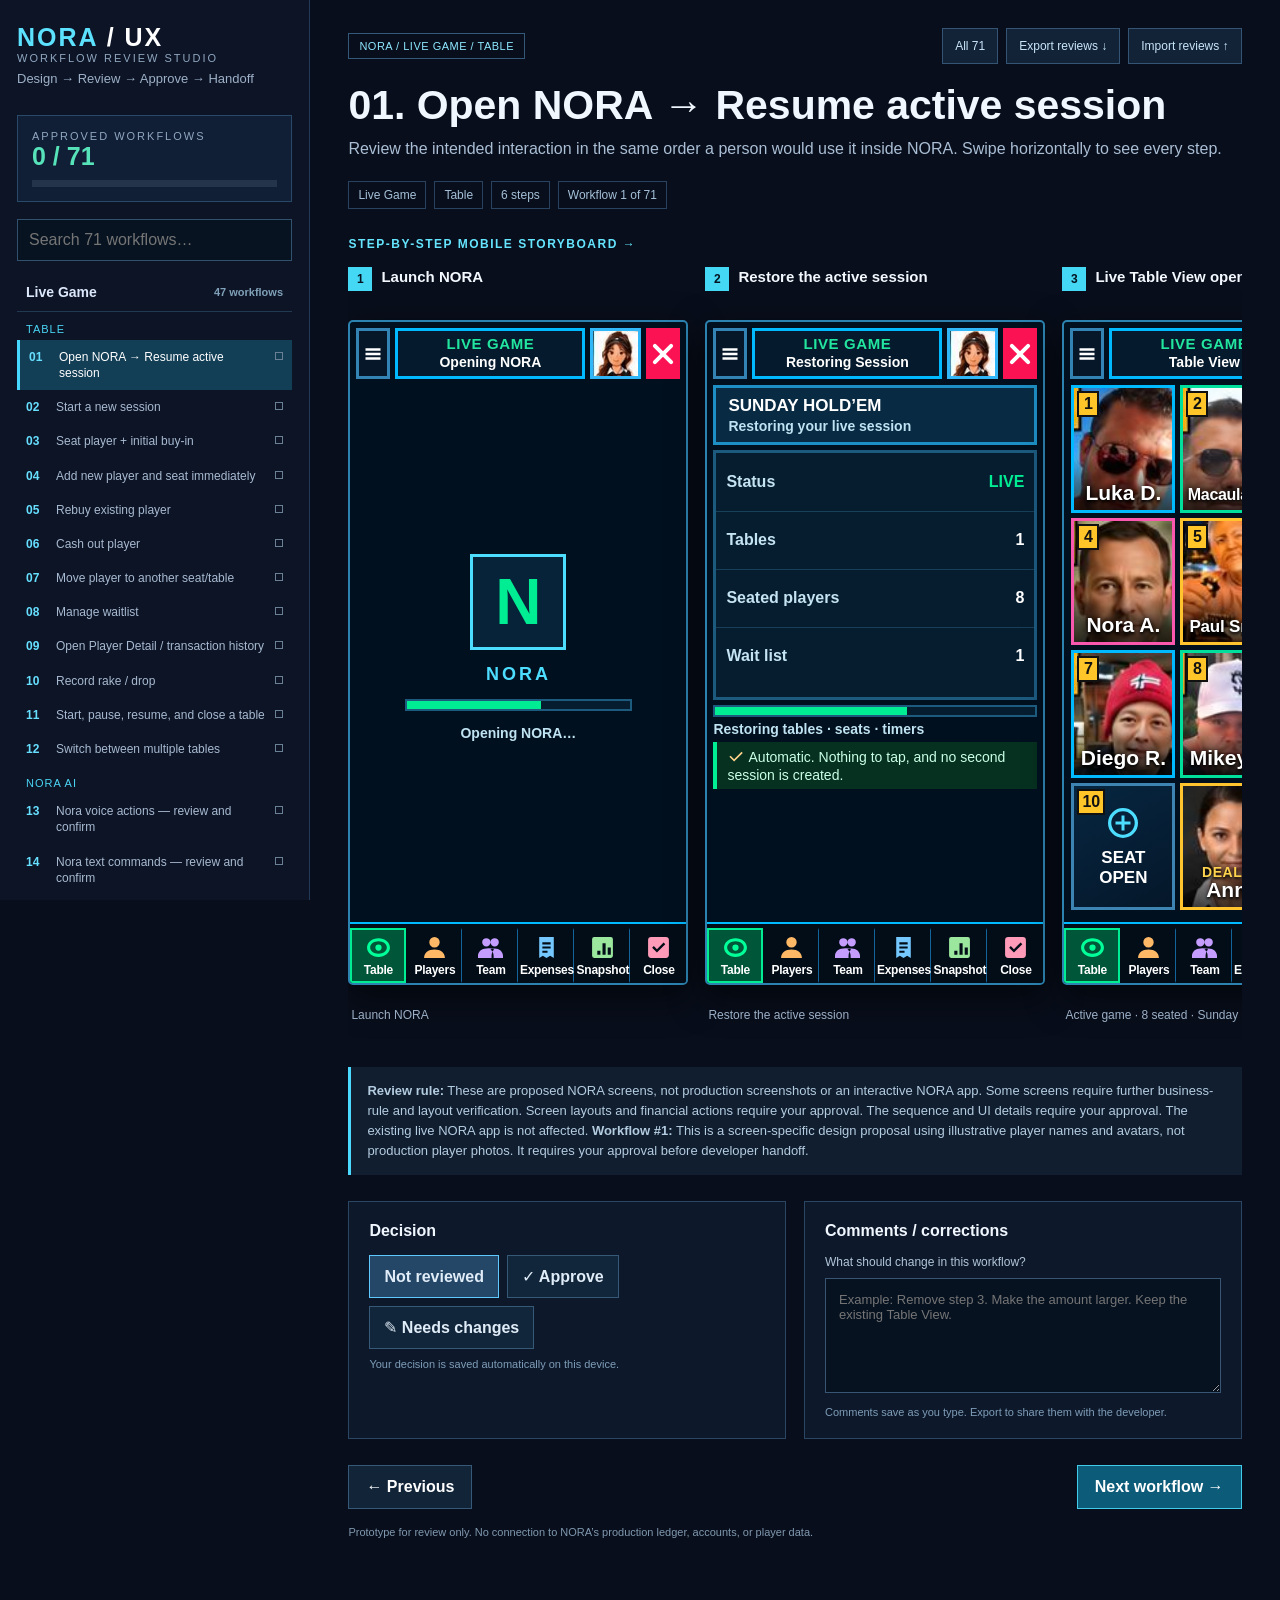
==== commit bd7bbf2d: "ui: batch 2 - LIVE GAME/SCHEDULE sweep, WF19-24 team redesign, WF54 profile + conditional rewards, n" ====
--- a/index.html
+++ b/index.html
@@ -2231,17 +2231,23 @@
 
 /* Nov 5 owner correction: hamburger is EXACTLY six direct main-section tabs. */
 .storyboard .phone .nn-six-only .nn-list{display:flex;flex-direction:column;gap:7px;padding:10px 8px;overflow-y:auto}
-.storyboard .phone .nn-six-only .nn-sh{flex:0 0 61px;min-height:61px;width:100%;font-size:18px}
+.storyboard .phone .nn-six-only .nn-sh{flex:0 0 57px;min-height:57px;width:100%;font-size:18px}
 .storyboard .phone .nn-six-only .nn-sh.nn-active{border-color:#00ed94;background:#005638}
 .storyboard .phone .nn-six-only .nn-sh.nn-live{background:#064a61;border-color:#36d7fc;color:#f9ffff;font-size:21px;font-weight:950;letter-spacing:.1px;min-height:64px;flex-basis:64px}
 .storyboard .phone .nn-six-only .nn-sh.nn-live svg{width:27px;height:27px;color:#5bf4e0}
 .storyboard .phone .nn-six-only .nn-sh.nn-active{border-color:#00ed94;background:#005638}
 .storyboard .phone .nn-six-only .nn-sh.nn-live.nn-active{background:#00634b;border-color:#35ffb2}
 .storyboard .phone .nn-six-only .nn-top{flex:0 0 50px}
-.storyboard .phone .nn-six-only .nn-footer{flex:0 0 72px;display:grid;grid-template-columns:repeat(3,minmax(0,1fr));gap:3px;padding:5px 7px;border-top:2px solid #1b6684;background:#04101e}
+.storyboard .phone .nn-six-only .nn-footer{flex:0 0 auto;display:grid;grid-template-columns:repeat(2,minmax(0,1fr));gap:6px;padding:7px 7px 7px;margin-top:8px;border-top:2px solid #1b6684;background:#04101e}
 .storyboard .phone .nn-six-only .nn-foot{min-width:0;display:flex;align-items:center;justify-content:center;flex-direction:column;gap:3px;padding:3px 0;background:#0a2a40;border:1px solid #1e6680;color:#fff;font-size:16px;font-weight:850;cursor:pointer;line-height:1}
 .storyboard .phone .nn-six-only .nn-foot svg{height:23px;width:23px;fill:currentColor;color:#4cddff}
-.storyboard .phone .nn-six-only .nn-avatar{height:27px;width:27px;display:grid;place-items:center;border-radius:50%;background:#1f8a86;border:2px solid #9ef9df;color:white;font-size:16px;font-weight:950}
+.storyboard .phone .nn-six-only .nn-foot.nn-profile{grid-column:1 / -1;flex-direction:row;justify-content:flex-start;gap:14px;padding:5px 10px;min-height:72px;text-align:left}
+.storyboard .phone .nn-six-only .nn-avatar{height:62px;width:52px;flex:0 0 52px;display:grid;place-items:center;border-radius:0;background:#17395a;border:3px solid #4cddff;color:white;font-size:28px;font-weight:950;overflow:hidden;position:relative}
+.storyboard .phone .nn-six-only .nn-avatar img{position:absolute;inset:0;width:100%;height:100%;object-fit:cover;transform:scale(1.4);transform-origin:90% 3%}
+.storyboard .phone .nn-six-only .nn-pt{display:flex;flex-direction:column;gap:5px;align-items:flex-start}
+.storyboard .phone .nn-six-only .nn-pn{font-size:22px;font-weight:900;line-height:1.05}
+.storyboard .phone .nn-six-only .nn-pt small{font-size:17px;font-weight:700;color:#b9d7e9}
+.storyboard .phone .nn-six-only .nn-foot:not(.nn-profile){flex-direction:row;gap:10px;min-height:44px}
 .storyboard .phone .nn-six-only .nn-info{padding:14px 12px;font-size:16px;color:#fff}
 .storyboard .phone .nn-six-only .nn-info>b{font-size:22px}
 .storyboard .phone .nn-six-only .nn-info p{font-size:16px;line-height:1.4;color:#d9e8f6}
@@ -2995,7 +3001,136 @@
    Nora AI tiles/buttons (WF13-18), Snapshot (WF32-39), Daily Close (WF40-47) and Reports (WF67-71). One shared rule squares them; true circles (avatars, check icons, mic) are not listed and stay round. */
 .storyboard .phone :where(.nora-ai-tile,.wf32-footer-button,.wf32-return,.wf32-total,.wf32-chiplink,.wf32-tap,.wf32-metadata,.wf32-profit-card,.nr-btn,.dc-next,.dc-panel,.dc-tile,.dc-readiness){border-radius:0!important}
 </style>
-</head><body><div class="shell"><aside class="sidebar" id="sidebar"><div class="brand">NORA<span> / UX</span></div><div class="eyebrow">Workflow review studio</div><p class="tagline">Design → Review → Approve → Handoff</p><div class="progress"><div class="eyebrow">Approved workflows</div><strong id="progressText">0 / 71</strong><div class="bar"><div id="progressBar"></div></div></div><input class="search" id="search" placeholder="Search 71 workflows…" aria-label="Search workflows"><nav id="nav"></nav></aside><main class="main"><div class="topline"><div><button class="toolbtn mobilemenu" id="menubtn">☰ Workflows</button> <span class="pill" id="breadcrumb">NORA / Live Session</span></div><div class="tools"><button class="toolbtn" id="allbtn">All 71</button><button class="toolbtn" id="exportbtn">Export reviews ↓</button><button class="toolbtn" id="importbtn">Import reviews ↑</button><input type="file" id="importfile" accept=".json" hidden></div></div><div id="content"></div></main></div><script src="workflows/workflow-10.js"></script><script>const WORKFLOWS=[
+<script id="nora-lucide">
+/* NORA icon family for the four action icons (plus, search, camera, upload): Lucide-style, 24px grid, 2.25 stroke, round joins. */
+window.NORA_LU={
+ cam:'<path d="M14.5 4h-5L7 7H4a2 2 0 0 0-2 2v9a2 2 0 0 0 2 2h16a2 2 0 0 0 2-2V9a2 2 0 0 0-2-2h-3l-2.5-3z"/><circle cx="12" cy="13" r="3"/>',
+ upload:'<path d="M21 15v4a2 2 0 0 1-2 2H5a2 2 0 0 1-2-2v-4"/><path d="m17 8-5-5-5 5"/><path d="M12 3v12"/>',
+ search:'<circle cx="11" cy="11" r="8"/><path d="m21 21-4.3-4.3"/>',
+ plus:'<path d="M5 12h14"/><path d="M12 5v14"/>',
+ userplus:'<path d="M16 21v-2a4 4 0 0 0-4-4H6a4 4 0 0 0-4 4v2"/><circle cx="9" cy="7" r="4"/><path d="M19 8v6"/><path d="M22 11h-6"/>'
+};
+window.noraLuc=function(n,cls){return '<svg class="'+(cls||'')+' b1-lu b1-lu-'+n+'" data-lu="'+n+'" viewBox="0 0 24 24" fill="none" stroke="currentColor" stroke-width="2.25" stroke-linecap="round" stroke-linejoin="round" aria-hidden="true">'+window.NORA_LU[n]+'</svg>';};
+</script>
+<script id="nora-team2">
+/* WF19-24 team workflow (batch 2). One shared, internally consistent sample dataset (matches the Snapshot staff data: Anna 150,000 earned,
+   100,000 advance, 15,000 chip tips; Costa 120,000 earned, 120,000 outstanding; Alex 90,000 earned). Prototype only - nothing here is a live posting. */
+window.NORA_TEAM2=(function(){
+ var M={Anna:{role:'Dealer',table:'Table 1',start:'7:00 PM',earn:150000,tips:15000,adv:100000,out:0},
+  Costa:{role:'Host',table:'Table 1',start:'7:10 PM',earn:120000,tips:10000,adv:0,out:120000},
+  Alex:{role:'Cashier',table:'Cash desk',start:'7:00 PM',earn:90000,tips:5000,adv:0,out:0},
+  Maya:{role:'Waitress'},Luis:{role:'Chef'},Sofia:{role:'Dealer'},Pablo:{role:'Dealer'},Lena:{role:'Waitress'},Tomas:{role:'Host'},Elena:{role:'Cashier'},Hugo:{role:'Chef'},Carla:{role:'Dealer'}};
+ var H={};
+ function esc(s){return String(s).replace(/&/g,'&amp;').replace(/</g,'&lt;').replace(/"/g,'&quot;');}
+ function n(v){return Number(v).toLocaleString('en-US');}
+ function money(v){return '<i class="b1-cop">COP</i>'+n(v);}
+ function face(name){var p=H.LP&&H.LP[name];return '<span class="b2-face">'+(p?'<img alt="'+esc(name)+'" src="'+p+'">':'<span class="b2-ini">'+esc(name.charAt(0))+'</span>')+'</span>';}
+ var STAT={on:'ON SHIFT',asg:'ASSIGNED',out:'CHECKED OUT',off:'AVAILABLE'};
+ function tile(name,st,time,route){
+  return '<div class="b2-tm '+st+'" role="button" tabindex="0" data-rn-route="'+route+'">'+face(name)+'<span class="b2-st">'+STAT[st]+'</span><span class="b2-nm">'+esc(name)+'</span><span class="b2-rl">'+esc(M[name].role)+'</span>'+(time?'<span class="b2-tt">'+time+'</span>':'')+'</div>';}
+ function overview(id,state){ // state: pre | assigned | checkedin | closed
+  var s={Costa:['on','7:10 PM'],Alex:['on','7:00 PM'],Anna:['off',''],Maya:['off',''],Luis:['off',''],Sofia:['off','']};
+  if(state==='assigned')s.Anna=['asg','7:00 PM'];
+  if(state==='checkedin')s.Anna=['on','7:00 PM'];
+  if(state==='closed')s.Anna=['out','12:30 AM'];
+  var on=0,asg=0,out=0;Object.keys(s).forEach(function(k){if(s[k][0]==='on')on++;if(s[k][0]==='asg')asg++;if(s[k][0]==='out')out++;});
+  var order=['Anna','Costa','Alex','Maya','Luis','Sofia'];
+  return '<div class="b2-wrap"><div class="b2-stats"><div class="b2-stat on"><b>'+on+'</b><span>ON SHIFT</span></div><div class="b2-stat asg"><b>'+asg+'</b><span>ASSIGNED</span></div><div class="b2-stat out"><b>'+out+'</b><span>FINISHED</span></div></div>'
+   +'<div class="b2-grid">'+order.map(function(k){return tile(k,s[k][0],s[k][1],id+':1');}).join('')+'</div>'
+   +'<div class="screen-button blue b2-btn" role="button" tabindex="0" data-rn-route="19:1">'+H.ic('userplus')+'ASSIGN TEAM</div></div>';}
+ function idCard(name,o){
+  var m=M[name];return '<div class="b2-id"><div class="b2-photo">'+face(name)+'</div><div class="b2-idt"><b class="b2-n">'+esc(name)+'</b><span class="b2-r">'+esc(o.line||m.role+' · '+m.table)+'</span><em class="b2-chip '+o.cls+'">'+esc(o.status)+'</em>'+(o.k?'<small>'+o.k+'</small><strong>'+o.v+'</strong>':'')+'</div></div>';}
+ function row(k,v,cls){return '<div class="b2-row '+(cls||'')+'"><span>'+k+'</span><b>'+v+'</b></div>';}
+ function sel(label,opts,cur,rate){
+  var o=JSON.stringify(opts.map(function(x){return typeof x==='string'?{l:x}:x;}));
+  var c=opts[cur],cl=typeof c==='string'?c:c.l;
+  return '<div class="b2-fld"><span class="b2-k">'+label+'</span><button type="button" class="b1-seltile b2-sel" data-b2-opts=\''+esc(o).replace(/&quot;/g,'&quot;')+'\' data-b2-i="'+cur+'"'+(rate?' data-b2-rate="'+rate+'"':'')+' aria-label="'+label+'"><span class="b1-v">'+esc(cl)+'</span>'+H.chev+'</button></div>';}
+ function amount(label,v){return '<div class="b2-fld"><span class="b2-k">'+label+'</span><div class="b2-amt">'+money(v)+'</div></div>';}
+ function btn(label,route,cls){return '<div class="screen-button '+(cls||'green')+' b2-btn" role="button" tabindex="0" data-rn-route="'+route+'">'+label+'</div>';}
+ function hero(title,sub,tone){return '<div class="b2-hero '+(tone||'')+'"><div class="b2-check">'+(tone==='amber'?'!':'&#10003;')+'</div><b>'+title+'</b><span>'+sub+'</span></div>';}
+ function select12(){
+  var names=['Anna','Costa','Alex','Maya','Luis','Sofia','Pablo','Lena','Tomas','Elena','Hugo','Carla'];
+  var h=document.createElement('div');h.innerHTML=H.sharedRoster('SELECT TEAM MEMBER');
+  var g=h.querySelector('.seat-roster-grid');
+  g.className='b2-grid b2-sel12';g.innerHTML=names.map(function(k){var sel=k==='Anna';return '<div class="b2-tm pick'+(sel?' selected':'')+'" role="button" tabindex="0" data-rn-route="19:2" aria-pressed="'+(sel?'true':'false')+'">'+face(k)+(sel?'<i class="b2-tick">&#10003;</i>':'')+'<span class="b2-nm">'+esc(k)+'</span><span class="b2-rl">'+esc(M[k].role)+'</span></div>';}).join('');
+  var out=h.innerHTML.replace(/Add player/g,'Add team member').replace(/Search players/g,'Search team members').replace(/placeholder="Search team members…"/,'placeholder="Search team members…"');
+  return out;}
+ function render(id,type,i,helpers){
+  H=helpers;var A=M.Anna;
+  /* ---------- WF19 Add / assign team member ---------- */
+  if(id===19){
+   if(i===0)return overview(19,'pre');
+   if(i===1)return select12();
+   if(i===2)return '<div class="b2-wrap">'+idCard('Anna',{status:'NOT ASSIGNED YET',cls:'off',line:'Dealer',k:'TONIGHT',v:'Sunday Hold’em'})
+    +'<div class="b2-two">'+sel('ROLE',['Dealer','Host','Cashier','Waitress','Chef'],0)+sel('TABLE',['Table 1','Table 2','Cash desk','All tables'],0)+'</div>'
+    +sel('PAY ARRANGEMENT',[{l:'Fixed shift pay',s:'From staff profile',r:'COP 150,000 per shift'},{l:'Hourly pay',s:'Owner sets rate',r:'Hourly rate set by owner'},{l:'Custom shift pay',s:'Owner sets amount',r:'Amount set by owner per shift'}],0,'#b2rate')
+    +'<div class="b2-note"><b id="b2rate">COP 150,000 per shift</b><span>Assigning does not check in or pay anyone.</span></div>'
+    +btn('ASSIGN ANNA','19:3')+'</div>';
+   return '<div class="b2-wrap b2-conf">'+hero('ANNA ASSIGNED','Successfully posted by Nora')+idCard('Anna',{status:'ASSIGNED · NOT CHECKED IN',cls:'asg'})
+    +'<div class="b2-rows">'+row('PAY ARRANGEMENT','Fixed shift pay · '+money(A.earn),'stack')+row('TEAM TONIGHT','2 on shift · 1 assigned','stack')+'</div>'
+    +btn('BACK TO TEAM','20:0','blue')+'</div>';
+  }
+  /* ---------- WF20 Check-in / start shift ---------- */
+  if(id===20){
+   if(i===0)return overview(20,'assigned');
+   if(i===1)return '<div class="b2-wrap">'+idCard('Anna',{status:'ASSIGNED · NOT CHECKED IN',cls:'asg',k:'SCHEDULED START',v:'7:00 PM'})
+    +'<div class="b2-rows">'+row('PAY TYPE','Fixed shift pay')+row('PAY PER SHIFT',money(A.earn))+row('HOURS TODAY','0h 00m')+row('EARNED SO FAR',money(0))+'</div>'+btn('CHECK IN','20:2')+'</div>';
+   if(i===2)return '<div class="b2-wrap">'+idCard('Anna',{status:'ASSIGNED · NOT CHECKED IN',cls:'asg'})
+    +'<div class="b2-two">'+sel('ROLE',['Dealer','Host','Cashier','Waitress','Chef'],0)+sel('TABLE',['Table 1','Table 2','Cash desk'],0)+'</div>'
+    +sel('START TIME',['7:00 PM','Now','7:15 PM','7:30 PM'],0)
+    +'<div class="b2-note"><b>Check-in starts the shift clock</b><span>Anna counts as ON SHIFT and earns from this time. Nothing is paid by checking in.</span></div>'
+    +btn('CHECK IN ANNA','20:3')+'</div>';
+   return '<div class="b2-wrap b2-conf">'+hero('ANNA CHECKED IN','Successfully posted by Nora')+idCard('Anna',{status:'ON SHIFT',cls:'on',k:'SHIFT STARTED',v:'7:00 PM'})
+    +'<div class="b2-rows">'+row('TEAM TONIGHT','3 on shift · 0 assigned')+row('POSTED BY','Alex · 7:00 PM')+'</div>'+btn('BACK TO TEAM','21:0','blue')+'</div>';
+  }
+  /* ---------- WF21 Chip tips ---------- */
+  if(id===21){
+   if(i===0)return overview(21,'checkedin');
+   if(i===1)return '<div class="b2-wrap">'+idCard('Anna',{status:'ON SHIFT',cls:'on',k:'SHIFT START',v:'7:00 PM'})
+    +'<div class="b2-rows">'+row('HOURS TONIGHT','5h 30m')+row('COMPENSATION EARNED',money(A.earn))+row('CHIP TIPS TONIGHT',money(0))+'</div>'+btn('RECORD CHIP TIP','21:2')+'</div>';
+   if(i===2)return '<div class="b2-wrap">'+idCard('Anna',{status:'ON SHIFT',cls:'on'})+amount('TIP AMOUNT',A.tips)+sel('SOURCE',['Table tips · Chips','Cashbox tip jar'],0)
+    +'<div class="b2-note"><b>Chip tips</b><span>Posted to Anna’s record and tracked separately from her compensation.</span></div>'+btn('POST CHIP TIP','21:3')+'</div>';
+   return '<div class="b2-wrap b2-conf">'+hero('CHIP TIP POSTED','Successfully posted by Nora')+idCard('Anna',{status:'ON SHIFT',cls:'on'})
+    +'<div class="b2-rows">'+row('TIP POSTED',money(A.tips)+' · Chips')+row('ANNA’S TIPS TONIGHT',money(A.tips))+row('POSTED BY','Alex · 11:10 PM')+'</div>'+btn('BACK TO TEAM','22:0','blue')+'</div>';
+  }
+  /* ---------- WF22 Payments / advances ---------- */
+  if(id===22){
+   if(i===0)return overview(22,'checkedin');
+   if(i===1)return '<div class="b2-wrap">'+idCard('Anna',{status:'ON SHIFT',cls:'on',k:'EARNED SO FAR',v:money(A.earn)})
+    +'<div class="b2-rows">'+row('COMPENSATION EARNED',money(A.earn))+row('CHIP TIPS',money(A.tips))+row('ADVANCES PAID',money(0))+row('BALANCE',money(A.earn))+'</div>'+btn('RECORD PAYMENT / ADVANCE','22:2')+'</div>';
+   if(i===2)return '<div class="b2-wrap">'+idCard('Anna',{status:'ON SHIFT',cls:'on'})+'<div class="b2-two">'+sel('TYPE',['Advance','Payment'],0)+sel('ACCOUNT',['Cashbox','Nequi','Bancolombia'],0)+'</div>'+amount('AMOUNT',A.adv)
+    +'<div class="b2-note"><b>An advance is not a checkout</b><span>It reduces Anna’s balance. The shift stays open.</span></div>'+btn('POST ADVANCE','22:3')+'</div>';
+   return '<div class="b2-wrap b2-conf">'+hero('ADVANCE POSTED','Successfully posted by Nora')+idCard('Anna',{status:'ON SHIFT',cls:'on'})
+    +'<div class="b2-rows">'+row('ADVANCE',money(A.adv)+' · Cashbox')+row('BALANCE AFTER ADVANCE',money(A.earn-A.adv))+row('POSTED BY','Alex · 8:30 PM')+'</div>'+btn('BACK TO TEAM','23:0','blue')+'</div>';
+  }
+  /* ---------- WF23 Checkout / end shift ---------- */
+  if(id===23){
+   var total=A.earn+A.tips,paid=A.adv+A.tips,bal=total-paid;
+   if(i===0)return overview(23,'checkedin');
+   if(i===1)return '<div class="b2-wrap">'+idCard('Anna',{status:'ON SHIFT',cls:'on',k:'HOURS WORKED',v:'5h 30m'})
+    +'<div class="b2-rows">'+row('COMPENSATION EARNED',money(A.earn))+row('TIPS EARNED',money(A.tips))+row('ADVANCES PAID',money(A.adv))+row('BALANCE TO PAY',money(bal))+'</div>'+btn('CHECK OUT','23:2')+'</div>';
+   if(i===2)return '<div class="b2-wrap b2-tight">'+idCard('Anna',{status:'ON SHIFT',cls:'on',line:'Dealer · 5h 30m',k:'7:00 PM – 12:30 AM',v:'Fixed shift pay'})
+    +'<div class="b2-rows b2-math">'+row('COMPENSATION',money(A.earn))+row('TIPS',money(A.tips))+row('TOTAL DUE',money(total),'tot')+row('PAID BEFORE','&minus;'+money(paid))+row('BALANCE TO PAY',money(bal),'tot')+'</div>'
+    +sel('PAY NOW · Cashbox',[{l:'COP '+n(bal),s:'Pay full balance'},{l:'COP 0',s:'Close shift · unpaid stays outstanding'}],0)
+    +btn('CONFIRM CHECKOUT','23:3')+'</div>';
+   return '<div class="b2-wrap b2-conf">'+hero('SHIFT CLOSED','Successfully posted by Nora')+idCard('Anna',{status:'CHECKED OUT 12:30 AM',cls:'out'})
+    +'<div class="b2-rows">'+row('PAID · CASHBOX',money(bal))+row('OUTSTANDING',money(0),'ok')+row('SHIFT · BALANCE','CLOSED · PAID')+'</div>'+btn('BACK TO TEAM','24:0','blue')+'</div>';
+  }
+  /* ---------- WF24 Earnings and balances ---------- */
+  if(id===24){
+   if(i===0)return overview(24,'closed');
+   if(i===1)return '<div class="b2-wrap">'+idCard('Anna',{status:'CHECKED OUT',cls:'out',k:'HOURS WORKED',v:'5h 30m'})
+    +'<div class="b2-rows">'+row('COMPENSATION EARNED',money(A.earn))+row('TIPS EARNED',money(A.tips))+row('PAID (ADVANCE + CHECKOUT)',money(150000))+row('OUTSTANDING',money(0),'ok')+'</div>'+btn('TEAM EARNINGS','24:2')+'</div>';
+   var L=[['Anna','CHECKED OUT',A.earn,A.tips,150000,0],['Costa','ON SHIFT',120000,10000,0,120000],['Alex','ON SHIFT',90000,5000,90000,0]];
+   return '<div class="b2-wrap b2-led">'+L.map(function(r){return '<div class="b2-lc"><div class="b2-lp">'+face(r[0])+'</div><div class="b2-lt"><b class="b2-n">'+r[0]+'</b><span class="b2-r">'+M[r[0]].role+' · 5h 30m</span>'
+     +'<div class="b2-lr"><span>EARNED</span><b>'+money(r[2])+'</b></div><div class="b2-lr"><span>PAID</span><b>'+money(r[4])+'</b></div><div class="b2-lr '+(r[5]?'bad':'ok')+'"><span>UNPAID</span><b>'+money(r[5])+'</b></div></div></div>';}).join('')
+    +'<div class="b2-tot"><span>TOTAL EARNED</span><b>'+money(360000)+'</b><span>OUTSTANDING</span><b class="bad">'+money(120000)+'</b></div></div>';
+  }
+  return null;}
+ return {render:render,M:M};
+})();
+</script>
+</head><body><div class="shell"><aside class="sidebar" id="sidebar"><div class="brand">NORA<span> / UX</span></div><div class="eyebrow">Workflow review studio</div><p class="tagline">Design → Review → Approve → Handoff</p><div class="progress"><div class="eyebrow">Approved workflows</div><strong id="progressText">0 / 71</strong><div class="bar"><div id="progressBar"></div></div></div><input class="search" id="search" placeholder="Search 71 workflows…" aria-label="Search workflows"><nav id="nav"></nav></aside><main class="main"><div class="topline"><div><button class="toolbtn mobilemenu" id="menubtn">☰ Workflows</button> <span class="pill" id="breadcrumb">NORA / Live Game</span></div><div class="tools"><button class="toolbtn" id="allbtn">All 71</button><button class="toolbtn" id="exportbtn">Export reviews ↓</button><button class="toolbtn" id="importbtn">Import reviews ↑</button><input type="file" id="importfile" accept=".json" hidden></div></div><div id="content"></div></main></div><script src="workflows/workflow-10.js"></script><script>const WORKFLOWS=[
   {
     "id": 1,
     "main": "Live Session",
@@ -3243,10 +3378,10 @@
     "sub": "Team",
     "title": "Add or assign team member",
     "steps": [
-      "Open Team tab",
-      "Choose Add / Assign",
-      "Select existing or add new team member",
-      "Confirm assignment"
+      "Team overview",
+      "Select team member",
+      "Assign team",
+      "Assignment posted"
     ],
     "status": "draft"
   },
@@ -3256,10 +3391,10 @@
     "sub": "Team",
     "title": "Team check-in / start shift",
     "steps": [
-      "Open Team tab",
-      "Select team member",
-      "Choose Check In",
-      "Confirm shift start"
+      "Team overview",
+      "Team member",
+      "Check in",
+      "Checked in"
     ],
     "status": "draft"
   },
@@ -3269,10 +3404,10 @@
     "sub": "Team",
     "title": "Record team tips",
     "steps": [
-      "Open team member details",
-      "Choose Tips",
-      "Enter chip tips amount",
-      "Confirm and update team record"
+      "Team overview",
+      "Team member",
+      "Record chip tip",
+      "Tip posted"
     ],
     "status": "draft"
   },
@@ -3282,10 +3417,10 @@
     "sub": "Team",
     "title": "Record team payments / advances",
     "steps": [
-      "Select team member",
-      "Choose Payment / Advance",
-      "Enter amount and payment method",
-      "Confirm and update balances"
+      "Team overview",
+      "Team member",
+      "Payment / advance",
+      "Advance posted"
     ],
     "status": "draft"
   },
@@ -3295,10 +3430,10 @@
     "sub": "Team",
     "title": "Team checkout / end shift",
     "steps": [
-      "Select checked-in team member",
-      "Choose Checkout",
-      "Review hours, tips and advances",
-      "Confirm final settlement"
+      "Team overview",
+      "Team member",
+      "Review checkout",
+      "Shift closed"
     ],
     "status": "draft"
   },
@@ -3308,9 +3443,9 @@
     "sub": "Team",
     "title": "Review team earnings and balances",
     "steps": [
-      "Open Team tab",
-      "Select team member or review summary",
-      "Inspect earnings and outstanding balances"
+      "Team overview",
+      "Team member",
+      "Earnings and balances"
     ],
     "status": "draft"
   },
@@ -3672,7 +3807,7 @@
     "id": 53,
     "main": "Scheduled",
     "sub": "Games & RSVPs",
-    "title": "Move scheduled game into Live Session",
+    "title": "Move scheduled game into Live Game",
     "steps": [
       "Open scheduled game",
       "Choose Start Session",
@@ -3912,7 +4047,7 @@
   }
 ];
 const displayId=id=>id;
-const storageKey='nora-ux-review-v4';let reviews={};try{const existing=localStorage.getItem(storageKey);if(existing){reviews=JSON.parse(existing)}else{const old=JSON.parse(localStorage.getItem('nora-ux-review-v3')||'{}');for(const [k,v] of Object.entries(old)){const id=Number(k);if(id!==12)reviews[id>12?id-1:id]=v}localStorage.setItem(storageKey,JSON.stringify(reviews))}}catch{}let current=1;const $=id=>document.getElementById(id);const esc=s=>String(s??'').replace(/[&<>"']/g,c=>({'&':'&amp;','<':'&lt;','>':'&gt;','"':'&quot;',"'":'&#39;'}[c]));const save=()=>{localStorage.setItem(storageKey,JSON.stringify(reviews));updateProgress();renderNav()};const review=id=>reviews[id]||{status:'pending',comment:''};function updateProgress(){let count=WORKFLOWS.filter(w=>review(w.id).status==='approved').length;$('progressText').textContent=count+' / '+WORKFLOWS.length;$('progressBar').style.width=count/WORKFLOWS.length*100+'%'}function renderNav(){let q=$('search').value.trim().toLowerCase();let groups=[];for(let w of WORKFLOWS){if(q&&!(`${w.id} ${w.title} ${w.main} ${w.sub}`).toLowerCase().includes(q))continue;let g=groups.find(g=>g.main===w.main);if(!g){g={main:w.main,subs:[]};groups.push(g)}let s=g.subs.find(s=>s.name===w.sub);if(!s){s={name:w.sub,items:[]};g.subs.push(s)}s.items.push(w)}$('nav').innerHTML=groups.map(g=>`<div class="navgroup"><div class="navtitle">${esc(g.main)} <small>${g.subs.reduce((n,s)=>n+s.items.length,0)} workflows</small></div>${g.subs.map(s=>`<div class="subheading">${esc(s.name)}</div>${s.items.map(w=>`<button class="navitem ${current===w.id?'active':''}" data-id="${w.id}"><span class="num">${String(w.id).padStart(2,'0')}</span><span>${esc(w.title)}</span><span class="dot ${esc(review(w.id).status)}"></span></button>`).join('')}`).join('')}</div>`).join('');document.querySelectorAll('.navitem').forEach(el=>el.onclick=()=>show(+el.dataset.id))}function workflowOneScreen(i){
+const MAINLBL=m=>({'Live Session':'Live Game','Scheduled':'Schedule'}[m]||m);const storageKey='nora-ux-review-v4';let reviews={};try{const existing=localStorage.getItem(storageKey);if(existing){reviews=JSON.parse(existing)}else{const old=JSON.parse(localStorage.getItem('nora-ux-review-v3')||'{}');for(const [k,v] of Object.entries(old)){const id=Number(k);if(id!==12)reviews[id>12?id-1:id]=v}localStorage.setItem(storageKey,JSON.stringify(reviews))}}catch{}let current=1;const $=id=>document.getElementById(id);const esc=s=>String(s??'').replace(/[&<>"']/g,c=>({'&':'&amp;','<':'&lt;','>':'&gt;','"':'&quot;',"'":'&#39;'}[c]));const save=()=>{localStorage.setItem(storageKey,JSON.stringify(reviews));updateProgress();renderNav()};const review=id=>reviews[id]||{status:'pending',comment:''};function updateProgress(){let count=WORKFLOWS.filter(w=>review(w.id).status==='approved').length;$('progressText').textContent=count+' / '+WORKFLOWS.length;$('progressBar').style.width=count/WORKFLOWS.length*100+'%'}function renderNav(){let q=$('search').value.trim().toLowerCase();let groups=[];for(let w of WORKFLOWS){if(q&&!(`${w.id} ${w.title} ${w.main} ${MAINLBL(w.main)} ${w.sub}`).toLowerCase().includes(q))continue;let g=groups.find(g=>g.main===w.main);if(!g){g={main:w.main,subs:[]};groups.push(g)}let s=g.subs.find(s=>s.name===w.sub);if(!s){s={name:w.sub,items:[]};g.subs.push(s)}s.items.push(w)}$('nav').innerHTML=groups.map(g=>`<div class="navgroup"><div class="navtitle">${esc(MAINLBL(g.main))} <small>${g.subs.reduce((n,s)=>n+s.items.length,0)} workflows</small></div>${g.subs.map(s=>`<div class="subheading">${esc(s.name)}</div>${s.items.map(w=>`<button class="navitem ${current===w.id?'active':''}" data-id="${w.id}"><span class="num">${String(w.id).padStart(2,'0')}</span><span>${esc(w.title)}</span><span class="dot ${esc(review(w.id).status)}"></span></button>`).join('')}`).join('')}</div>`).join('');document.querySelectorAll('.navitem').forEach(el=>el.onclick=()=>show(+el.dataset.id))}function workflowOneScreen(i){
 const people=[['1','Rafa','R','450K'],['2','Moshe','M','1.2M'],['3','Sam','S','500K'],['4','Costa','C','850K'],['5','Pikachu','P','750K'],['6','Uri','U','600K'],['7','Diego','D','450K'],['8','Alex','A','900K']];
 const tiles=people.map(([seat,name,initial,amount])=>`<div class="seat-tile"><small>SEAT ${seat}</small><div class="face">${initial}</div><b>${name}</b><div class="money">${amount}</div></div>`).join('')+`<div class="seat-tile open"><div class="plus">+</div><b>SEAT OPEN</b><small>SEAT 9</small></div><div class="seat-tile service"><div class="face">A</div><b>DEALER</b><small>Anna</small></div><div class="seat-tile open"><div class="plus">+</div><b>WAITLIST</b></div><div class="seat-tile open"><div class="plus">+</div><b>OPEN</b></div>`;
 const header=`<div class="phonehead"><small style="font-size:18px;color:#6adfff">☰</small><div style="text-align:center"><b>LIVE GAME</b><br><small>Table View</small></div><div class="avatar">N</div></div>`;
@@ -3946,7 +4081,7 @@
 if(w.sub==='Team'||w.main==='Team')return {active:'Team',body:listPanel('Team')};
 if(w.sub==='Expenses')return {active:'Expenses',body:listPanel('Expenses')};
 if(w.main==='Players'||w.sub==='Players')return {active:'Players',body:listPanel('Players')};
-if(w.main==='Scheduled')return {active:'Table',body:`<div class="ux-section">SCHEDULED GAMES</div><div class="ux-schedule"><small>NEXT GAME</small><b>SUNDAY POKER</b><strong>7:00 PM</strong><span>Provenza · RSVP by 6:00 PM</span></div>${actionButtons(['VIEW GUEST LIST','INVITE PLAYERS','EDIT GAME'])}`};
+if(w.main==='Scheduled')return {active:'Table',body:`<div class="ux-section">SCHEDULE</div><div class="ux-schedule"><small>NEXT GAME</small><b>SUNDAY POKER</b><strong>7:00 PM</strong><span>Provenza · RSVP by 6:00 PM</span></div>${actionButtons(['VIEW GUEST LIST','INVITE PLAYERS','EDIT GAME'])}`};
 if(w.main==='Settings')return {active:'Table',body:inputPanel('GAME SETTINGS',[['GAME TYPE','Hold’em'],['TABLES','1'],['RAKE','Configured']],'SAVE SETTINGS')};
 if(last&&w.sub==='Table')return {active:'Table',body:miniTable()};
 return {active,body:inputPanel(w.title.toUpperCase(),[['PLAYER','Diego Restrepo'],['ACTION',step],['STATUS',last?'Completed':'Ready']],'CONFIRM')};}
@@ -3995,8 +4130,8 @@
  case 'cashout-entry':if(w.id===6)return '<div class="co6"><div class="approved-player-profile co6-profile">'+portrait('Diego R.','D',true)+'<div class="approved-player-info"><strong>Diego Restrepo</strong><b>SEAT 7</b><span>TOTAL BUY-INS</span><strong class="approved-player-amount"><span class="currency-code">COP</span> 450,000</strong></div></div><div class="co6-card"><div class="co6-title">FULL CASH-OUT</div><div class="co6-label">CHIPS RETURNED</div><div class="co6-input-row"><span class="co6-currency">COP</span><input type="text" inputmode="numeric" value="720,000" aria-label="Value of chips returned" oninput="let digits=this.value.replace(/[^0-9]/g,&#39;&#39;);this.value=digits?Number(digits).toLocaleString(&#39;en-US&#39;):&#39;&#39;;this.closest(&#39;.co6&#39;).querySelector(&#39;.co6-busted&#39;).classList.toggle(&#39;active&#39;,digits===&#39;0&#39;);let v=Number(digits||0),delta=v-450000,root=this.closest(&#39;.co6&#39;);root.querySelector(&#39;.co6-result b&#39;).innerHTML=(delta>=0?&#39;<i class=co6-wl>WON</i>&#39;:&#39;<i class=co6-lost>LOST</i>&#39;)+&#39;<small>COP</small> &#39;+Math.abs(delta).toLocaleString(&#39;en-US&#39;);root.querySelector(&#39;.co6-confirm&#39;).innerHTML=&#39;CONFIRM DIEGO PAID<br><small>COP</small> &#39;+v.toLocaleString(&#39;en-US&#39;)"></div><button type="button" class="co6-busted" onclick="this.closest(\'.co6\').querySelector(\'.co6-input-row input\').value=\'0\';this.classList.add(\'active\');this.closest(\'.co6\').querySelector(\'.co6-input-row input\').dispatchEvent(new Event(\'input\',{bubbles:true}))">BUSTED · 0 CHIPS</button><div class="co6-result"><span>PLAYER RESULT</span><b><i class=co6-wl>WON</i><small>COP</small> 270,000</b></div><div class="co6-payment-title">PAYMENT METHOD</div><div class="co6-payment"><span class="co6-pay-chip">✓ Cashbox</span></div></div><button class="co6-confirm">CONFIRM DIEGO PAID<br><small>COP</small> 720,000</button></div>';return profile+screenForm('FULL CASH-OUT',[['TOTAL BUY-INS','COP 450,000'],['CHIPS RETURNED','COP 720,000'],['SIGN & SETTLE','COP 0'],['PAYMENT METHOD','Cashbox']],'CONFIRM CASH-OUT');
  case 'cashout-confirmation':return '<div class="co6-done"><div class="co6-done-brand"><strong>NORA</strong><span>YOUR CASH GAME MANAGER</span></div><div class="co6-done-detail"><strong>Diego Restrepo</strong><span>SEAT 7</span><div><span>PAID<br>CASHBOX</span><b><small>COP</small> 720,000</b></div><div class="co6-done-win"><span>WON</span><b><small>COP</small> 270,000</b></div></div><div class="screen-button co6-done-paid-next"><div class="co6-paid-status"><div class="co6-paid-stamp" aria-label="Paid in full"><span class="co6-stamp-stars">★ ★ ★</span><strong>PAID</strong><span class="co6-stamp-full">IN FULL</span></div><span>PAYMENT CONFIRMED</span></div><div class="co6-paid-summary"><strong>DIEGO RESTREPO</strong><span>PAID · CASHBOX</span><b><small>COP</small> 720,000</b></div><div class="co6-paid-continue">CONTINUE <span>→</span></div></div></div>';
  case 'bust-entry':return profile+screenForm('BUST OUT',[['CHIPS RETURNED','COP 0'],['TOTAL BUY-INS','COP 450,000'],['SIGN & SETTLE','Check outstanding balance']],'CONFIRM BUST-OUT');
- case 'move-swap-same':case 'move-swap-cross':{const cross=type==='move-swap-cross';const from=cross?'TABLE 1 · SEAT 3':'SEAT 3',to=cross?'TABLE 2 · SEAT 5':'SEAT 7';return '<div class="move7 move7-swap"><div class="swap7-heading">SWAP OCCUPIED SEATS <small>'+(cross?'TWO TABLES':'ONE TABLE')+'</small></div><div class="swap7-players"><div class="swap7-person">'+portrait('Diego R.','D',true)+'<div><strong>Diego Restrepo</strong><b>'+from+'</b></div></div><div class="swap7-arrow">⇄</div><div class="swap7-person">'+portrait('Rafa M.','R',true)+'<div><strong>Rafa Moreno</strong><b>'+to+'</b></div></div></div><div class="move7-panel swap7-panel"><div class="move7-heading">EXCHANGE SEATS</div>'+(cross?'<div class="move7-label">CHOOSE TABLE OF SECOND PLAYER</div><div class="move7-tables move7-multi-tabs"><span>TABLE 1</span><span class="selected">TABLE 2</span><span>TABLE 3</span></div>':'')+'<div class="move7-label">SELECT OCCUPIED SEAT</div><div class="swap7-choice"><span class="selected">SEAT '+(cross?'5':'7')+'<small>RAFA MORENO</small></span><span>SEAT '+(cross?'6':'8')+'<small>OTHER PLAYER</small></span></div><div class="swap7-summary"><div><b>DIEGO</b><span><em>'+from+' →</em> <em>'+to+'</em></span></div><div><b>RAFA</b><span><em>'+to+' →</em> <em>'+from+'</em></span></div></div></div><div class="move7-confirm">CONFIRM BOTH MOVES <span>⇄</span></div></div>';}
- case 'swap-confirmed':return '<div class="move7-done"><div class="move7-brand"><strong>NORA</strong><span>YOUR CASH GAME MANAGER</span></div><div class="move7-success"><div>✓</div><strong>SEATS SWAPPED</strong><span>Both player locations updated together</span></div><div class="move7-panel" style="flex:0 0 auto"><div class="move7-heading">NEW LOCATIONS</div><div class="swap7-summary"><div><b>DIEGO RESTREPO</b><span>TABLE 2 · SEAT 5</span></div><div><b>RAFA MORENO</b><span>TABLE 1 · SEAT 3</span></div></div></div><div class="move7-next">CONTINUE →</div></div>';
+ case 'move-swap-same':case 'move-swap-cross':{const cross=type==='move-swap-cross';const from=cross?'TABLE 1 · SEAT 3':'SEAT 3',to=cross?'TABLE 2 · SEAT 5':'SEAT 7';return '<div class="move7 move7-swap"><div class="swap7-heading">SWAP OCCUPIED SEATS <small>'+(cross?'TWO TABLES':'ONE TABLE')+'</small></div><div class="swap7-players"><div class="swap7-person">'+portrait('Diego R.','D',true)+'<div><strong>Diego Restrepo</strong><b>'+from+'</b></div></div><div class="swap7-arrow">⇄</div><div class="swap7-person">'+portrait('Rafa M.','R',true)+'<div><strong>Rafa Moreno</strong><b>'+to+'</b></div></div></div><div class="move7-panel swap7-panel"><div class="move7-heading">EXCHANGE SEATS</div>'+(cross?'<div class="move7-label">CHOOSE TABLE OF SECOND PLAYER</div><div class="move7-tables move7-multi-tabs"><span>TABLE 1</span><span class="selected">TABLE 2</span><span>TABLE 3</span></div>':'')+'<div class="move7-label">SELECT OCCUPIED SEAT</div><div class="swap7-choice"><span class="selected">SEAT '+(cross?'5':'7')+'<small>RAFA MORENO</small></span><span>SEAT '+(cross?'6':'8')+'<small>OTHER PLAYER</small></span></div><div class="swap7-summary"><div><b>DIEGO →</b><span><em>'+to+'</em></span></div><div><b>RAFA →</b><span><em>'+from+'</em></span></div></div></div><div class="move7-confirm">CONFIRM BOTH MOVES <span>⇄</span></div></div>';}
+ case 'swap-confirmed':return '<div class="move7-done"><div class="move7-brand"><strong>NORA</strong><span>YOUR CASH GAME MANAGER</span></div><div class="move7-success"><div>✓</div><strong>SEATS SWAPPED</strong><span>Both player locations updated together</span></div><div class="move7-panel" style="flex:0 0 auto"><div class="move7-heading">NEW SEATS</div><div class="swap7-summary"><div><b>DIEGO RESTREPO</b><span>TABLE 2 · SEAT 5</span></div><div><b>RAFA MORENO</b><span>TABLE 1 · SEAT 3</span></div></div></div><div class="move7-next">CONTINUE →</div></div>';
  case 'move-multitable':return '<div class="move7 move7-multi"><div class="move7-player">'+portrait('Diego R.','D',true)+'<div><strong>Diego Restrepo</strong><b>TABLE 1 · SEAT 7</b></div></div><div class="move7-panel"><div class="move7-heading">MOVE TO ANOTHER TABLE</div><div class="move7-label">SELECT DESTINATION TABLE</div><div class="move7-tables move7-multi-tabs"><span>TABLE 1 <small>8 SEATED</small></span><span class="selected">TABLE 2 <small>6 SEATED</small></span><span>TABLE 3 <small>5 SEATED</small></span></div><div class="move7-label">AVAILABLE SEATS · TABLE 2</div><div class="move7-seats move7-multi-seats"><div class="selected">3 <small>OPEN</small></div><div>8 <small>OPEN</small></div></div><div class="move7-route">FROM <b>TABLE 1 · SEAT 7</b><span>→</span> TO <b>TABLE 2 · SEAT 3</b></div></div><div class="move7-confirm">CONFIRM MOVE <span>→</span></div></div>';
  case 'move-choice':return '<div class="move7"><div class="move7-player">'+portrait('Diego R.','D',true)+'<div><strong>Diego Restrepo</strong><b>CURRENT SEAT 7</b></div></div><div class="move7-panel"><div class="move7-heading">CHANGE SEAT</div><div class="move7-label">SELECT ACTION</div><div class="move7-mode"><div class="move7-mode-tile"><strong>→ MOVE TO OPEN SEAT</strong><span>Choose an available seat</span></div><div class="move7-mode-tile"><strong>⇄ SWAP WITH PLAYER</strong><span>Exchange two occupied seats</span></div></div></div></div>';
  case 'move-entry':return '<div class="move7"><div class="move7-player">'+portrait('Diego R.','D',true)+'<div><strong>Diego Restrepo</strong><b>CURRENT SEAT 7</b></div></div><div class="move7-panel"><div class="move7-heading">MOVE TO OPEN SEAT</div><div class="move7-from">FROM <b>SEAT 7</b><span>→</span> TO <b>SEAT 9</b></div><div class="move7-label">SELECT AVAILABLE SEAT</div><div class="move7-seats"><div class="selected">9 <small>OPEN</small></div><div>10 <small>OPEN</small></div></div><div class="move7-multitable"><div class="move7-label">DESTINATION TABLE <small>(ONLY IF MULTIPLE TABLES ACTIVE)</small></div><div class="move7-tables"><span class="selected">TABLE A</span><span>TABLE B</span></div></div></div><div class="move7-confirm">CONFIRM MOVE <span>→</span></div></div>';
@@ -4066,7 +4201,7 @@
  case 'close-final':return screenCard('PERMANENT SESSION CLOSE',screenField('STATUS','Ready to close')+screenField('WARNING','This cannot be reopened'),'red')+screenBtn('CONFIRM PERMANENT CLOSE','red');
  case 'close-locked':return screenCard('SESSION PERMANENTLY CLOSED',screenField('STATUS','Locked · Read only')+screenField('REPORT','Available'),'green')+screenBtn('VIEW FINAL REPORT','blue');
  case 'close-report':return screenTiles([['BUY-INS','5,500,000'],['RAKE','780,000'],['EXPENSES','1,235,000'],['CHIP VARIANCE','50,000']]);
- case 'schedule':return screenTop('SCHEDULED GAMES','Upcoming')+screenCard('SUNDAY HOLD’EM',screenField('DATE','Sunday, Nov 1')+screenField('TIME','7:00 PM')+screenField('LOCATION','Provenza')+screenField('RSVP','By 6:00 PM'))+screenBtn('＋ SCHEDULE GAME','blue');
+ case 'schedule':return screenTop('SCHEDULE','Upcoming games')+screenCard('SUNDAY HOLD’EM',screenField('DATE','Sunday, Nov 1')+screenField('TIME','7:00 PM')+screenField('LOCATION','Provenza')+screenField('RSVP','By 6:00 PM'))+screenBtn('＋ SCHEDULE GAME','blue');
  case 'schedule-form':return screenForm('CREATE GAME',[['DAY','Sunday, Nov 1'],['START','7:00 PM'],['GAME','Hold’em'],['VENUE','Provenza']],'SAVE GAME');
  case 'schedule-review':return screenCard('SUNDAY HOLD’EM',screenField('START','7:00 PM')+screenField('GAME','Hold’em')+screenField('RSVP','6:00 PM'))+screenBtn('START SESSION');
  case 'invite-list':return screenTop('INVITE PLAYERS','Choose recipients')+people;
@@ -4131,15 +4266,28 @@
  {date:'Sunday · Oct 18, 2026',hours:'6h',result:'+750,000',entries:[['INITIAL BUY-IN','6:45 PM','1,000,000'],['CASH-OUT','12:45 AM','1,750,000']]}
 ];
 var CRM54_PLAYER='Diego R.',CRM54_SESSION=0;
+function crm54RewardsCfg(){var c={};try{c=JSON.parse(localStorage.getItem('nora.preview.rewards')||'{}')||{};}catch(x){}
+ var ref=!!c.referral,hrs=!!c.hours,on=!!c.on&&(ref||hrs);return {on:on,referral:on&&ref,hours:on&&hrs};}
 function crm54Profile(){
  var name=CRM54_PLAYER==='Diego R.'?'Diego Restrepo':CRM54_PLAYER,diego=name==='Diego Restrepo';
  var initials=name.split(' ').map(function(n){return n[0]}).join('').slice(0,2);
- var identity='<div class="crm56-identity crm-tile">'+portrait(name,initials,true)+'<div class="crm-tile-info"><b>'+esc(name)+'</b><div class="crm54-stats">'+crmStats(diego?'14':'—',diego?'62':'—')+'</div></div></div>';
- var row=function(k,v){return '<div class="crm56-row"><span>'+k+'</span><strong>'+v+'</strong></div>';};
- return identity+'<div class="crm56-card crm-contact">'+row('WHATSAPP',diego?'<a class="crm56-contact-link" href="https://wa.me/573001234567">+57 300 123 4567</a>':'Not provided')+row('EMAIL',diego?'<a class="crm56-contact-link" href="mailto:diego@example.com">diego@example.com</a>':'Not provided')+'</div>'
- +'<div class="crm56-card crm-money">'+row('LIFETIME WIN / LOSS',diego?'<span class="crm-pos"><small>COP</small> +2,150,000</span>':'—')+'</div>'
- +'<div class="crm56-actions"><button type="button" class="crm56-btn blue" data-rn-route="56:1">EDIT CONTACT</button></div>'
- +'<button type="button" class="crm56-btn green crm-cta" data-rn-route="54:2">SESSION HISTORY</button>';
+ var R=crm54RewardsCfg();
+ var tabs=R.on?'<div class="b2-subtabs" role="tablist"><button type="button" class="on" role="tab" aria-selected="true" data-b2-subtab="profile">PROFILE</button><button type="button" role="tab" aria-selected="false" data-b2-subtab="rewards">REWARDS</button></div>':'';
+ var id='<div class="b2-cid"><div class="b2-cphoto">'+portrait(name,initials,true)+'</div><div class="b2-cinfo"><b class="b2-cn">'+esc(name)+'</b>'+(diego?'<em class="b2-app">APP USER</em>':'')+'<div class="b2-cstats"><span>SESSIONS</span><strong>'+(diego?'14':'—')+'</strong><span>HOURS</span><strong>'+(diego?'62':'—')+'</strong></div></div></div>';
+ var row=function(k,v){return '<div class="b2-crow"><span>'+k+'</span><strong>'+v+'</strong></div>';};
+ var last=diego?'<span class="b2-la">Oct 25, 2026 · 10:20 PM</span><small>Cash-out · Sunday session</small>':'<span class="b2-la">—</span>';
+ var profile='<div class="b2-cpanel" data-b2-panel="profile">'+id
+  +'<div class="b2-ccard">'+'<div class="b2-crow b2-last"><span>LAST ACTIVE</span><strong>'+last+'</strong></div>'
+  +row('WHATSAPP',diego?'<a class="crm56-contact-link" href="https://wa.me/573001234567">+57 300 123 4567</a>':'Not provided')+row('EMAIL',diego?'<a class="crm56-contact-link" href="mailto:diego@example.com">diego@example.com</a>':'Not provided')
+  +'<div class="b2-crow"><span>LIFETIME</span><strong class="crm-pos">'+(diego?'+ <small class="b1-cop">COP</small> 2,150,000':'—')+'</strong></div></div>'
+  +'<div class="b2-cbtns"><button type="button" class="b2-cb" data-rn-route="56:1">EDIT CONTACT</button><button type="button" class="b2-cb go" data-rn-route="54:2">SESSION HISTORY</button></div></div>';
+ var dash='<small class="b2-nodata">Values appear when the program is configured</small>';
+ var prog=function(title,fields){return '<div class="b2-prog"><b>'+title+'</b>'+fields.map(function(f){return '<div class="b2-crow"><span>'+f+'</span><strong>—</strong></div>';}).join('')+'</div>';};
+ var rewards=R.on?'<div class="b2-cpanel" data-b2-panel="rewards" hidden>'
+  +(R.referral?prog('REFERRAL REWARDS',['REFERRED PLAYERS','QUALIFYING REFERRALS','REWARDS EARNED','REWARDS REDEEMED']):'')
+  +(R.hours?prog('PLAY-HOURS BONUS',['HOURS TOWARD BONUS','BONUS ELIGIBILITY','REMAINING TO NEXT REWARD']):'')
+  +dash+'</div>':'';
+ return tabs+profile+rewards;
 }
 function crm54History(){
  var name=CRM54_PLAYER==='Diego R.'?'Diego Restrepo':CRM54_PLAYER;
@@ -4151,7 +4299,7 @@
 }
 function crm54Transactions(){
  var d=CRM54_DATA[CRM54_SESSION]||CRM54_DATA[0],name=CRM54_PLAYER==='Diego R.'?'Diego Restrepo':CRM54_PLAYER;
- var items=d.entries.map(function(x){return '<div class="crm54-entry"><div><b>'+x[0]+'</b><strong><small>COP</small> '+x[2]+'</strong></div><span>'+x[1]+' · Posted by Alex · Cashier</span></div>';}).join('');
+ var items=d.entries.map(function(x){return '<div class="crm54-entry"><div><b>'+x[0]+'</b><strong><small>COP</small> '+x[2]+'</strong></div><span data-operator="Alex" data-operator-role="Cashier">'+x[1]+' · Posted by Alex</span></div>';}).join('');
  return '<div class="crm54-heading"><b>'+d.date+'</b><span>'+esc(name)+' · '+d.hours+'</span></div><div class="crm54-list">'+items+'</div>'
  +'<div class="crm54-total"><span>SESSION RESULT</span><strong class="'+(d.result[0]==='−'?'crm-neg':'crm-pos')+'">'+d.result[0]+' COP '+d.result.slice(1)+'</strong></div>';
 }
@@ -4315,6 +4463,7 @@
 function screenContent(w,step,i){
  if(w.id<=11)return authoredContent(w,step,i);
  const spec=SCREEN_SPECS[w.id],type=spec.types[Math.min(i,spec.types.length-1)];
+ if(w.id>=19&&w.id<=24&&window.NORA_TEAM2){const tr=window.NORA_TEAM2.render(w.id,type,Math.min(i,spec.types.length-1),{LP:LOCAL_PORTRAITS,sharedRoster,esc,ic:k=>window.noraLuc(k,'b2-ic'),chev:'<svg class="b1-chev" viewBox="0 0 24 24" aria-hidden="true"><path d="M5 9l7 7 7-7"/></svg>'});if(tr!=null)return tr;}
  if(w.id===59)return editableWizard(sharedWizard(type),type);
  if(type==='reports-ready')return screenCard('SAMPLE REPORT READY',sharedData([['Format','CSV'],['Report','Illustrative session summary'],['Data','Review sample · not live records']]),'green')+screenBtn('DOWNLOAD SAMPLE CSV');
  if(type==='reports-export')return screenForm('EXPORT SAMPLE REPORT',[['REPORT','Illustrative session summary'],['FORMAT','CSV · review preview'],['DATE','Oct 25']],'GENERATE SAMPLE EXPORT');
@@ -4376,6 +4525,7 @@
 WORKFLOWS.find(w=>w.id===59).steps=['Game basics','Game rules','Rake structure','Payment accounts','Optional modules','Team access','Review and finish'];
 SCREEN_SPECS[59].types=['onboarding','onboard-game','onboard-rake','onboard-payment','onboard-modules','onboard-team','onboard-done'];
 SCREEN_SPECS[54].types=['crm-list','crm-search','crm-profile','player-transactions'];
+SCREEN_SPECS[19].types=['tm-overview','tm-select','tm-assign','tm-assigned'];SCREEN_SPECS[20].types=['tm-overview','tm-profile','tm-checkin','tm-checkedin'];SCREEN_SPECS[21].types=['tm-overview','tm-profile','tm-tip','tm-tipposted'];SCREEN_SPECS[22].types=['tm-overview','tm-profile','tm-pay','tm-paid'];SCREEN_SPECS[23].types=['tm-overview','tm-profile','tm-checkout','tm-closed'];SCREEN_SPECS[24].types=['tm-overview','tm-profile','tm-earnings'];
 SCREEN_SPECS[13].types=['table','voice-record','voice-review','rebuy-review','table-rebuy'];
 SCREEN_SPECS[14].types=['table','text-command','voice-review','rebuy-review','table-rebuy'];
 
@@ -4383,7 +4533,7 @@
 const SHARED_HEADERS={'rebuy-review':'Rebuy Confirmed',waitlist:'Wait List','waitlist-assign':'Seat from Wait List',
  'table':'Table View','table-rebuy':'Table View','table-cashout':'Table View','table-two':'Table 2','multi-tables':'Select Table',
  'voice-record':'Nora · Voice Note','voice-review':'Nora · Review Action','text-command':'Nora · Text Command','correction':'Correct Action','multi-review':'Nora · Review Actions','ask-nora':'Ask Nora','answer-nora':'Nora · Answer','error':'Nora · Action Not Recorded',
- 'team-list':'Team','team-select':'Select Team Member','team-assign':'Assign Team','team-profile':'Team Member','team-checkin':'Check-in','team-tip':'Chip Tips','team-payment':'Team Advance','team-checkout':'Checkout','team-summary':'Team Earnings',
+ 'tm-overview':'Team','tm-select':'Select Team Member','tm-assign':'Assign Team','tm-assigned':'Assignment Posted','tm-profile':'Team Member','tm-checkin':'Check-in','tm-checkedin':'Checked In','tm-tip':'Chip Tips','tm-tipposted':'Tip Posted','tm-pay':'Team Advance','tm-paid':'Advance Posted','tm-checkout':'Checkout','tm-closed':'Shift Closed','tm-earnings':'Team Earnings','team-list':'Team','team-select':'Select Team Member','team-assign':'Assign Team','team-profile':'Team Member','team-checkin':'Check-in','team-tip':'Chip Tips','team-payment':'Team Advance','team-checkout':'Checkout','team-summary':'Team Earnings',
  'expense-list':'Expenses','expense-entry':'Record Expense','expense-detail':'Expense Details','expense-review':'Review Expense',
  'service-menu':'Food & Beverage','service-item':'Sale Item','service-payment':'Sale Payment','service-comp':'Complimentary Item','service-confirm':'Item Recorded',
  'inventory-list':'Inventory','inventory-start':'Beginning Count','inventory-end':'Ending Count','inventory-summary':'Inventory Summary','inventory-variance':'Inventory Variance',
@@ -4452,7 +4602,7 @@
 function snapshotVisibleViews(){const m=SNAPSHOT_SESSION.modules;return ['overview','ledger','tables','team','expenses','accounts','chips',...(m.signSettle?['ss']:[]),...(m.inventory?['inventory']:[]),...(m.otherRevenue?['revenue']:[]),...(m.rewards?['rewards']:[]),'closed'];}
 function customPhone(w,step,i){if(w.id===54)return crm54Screen(w,step,i);if(w.id>=12&&w.id!==32)return harmonizedPhone(w,step,i);if(w.id===32)return snapshotStage(w,step,i);if(w.id===54)return crm56Screen(w,step,i);if(w.id===11&&i===1)return wf10Phone(w,step,1);if(w.id===10&&i>0)return wf10Phone(w,step,i);if(w.id===9&&i>0)return wf9Ledger(w,step,i);const sp=SCREEN_SPECS[w.id];const t=sp.types[Math.min(i,sp.types.length-1)];let active=w.main==='Live Session'?({Team:'Team',Expenses:'Expenses',Snapshot:'Snapshot',Close:'Close'}[w.sub]||'Table'):w.main==='Players'?'Players':w.main==='Team'?'Team':w.main==='Reporting'?'Snapshot':'Table';let title=w.main==='Live Session'?'LIVE GAME':w.main.toUpperCase();let subtitle=w.main==='Live Session'?(w.sub==='Table'?(['table','table-rebuy','table-cashout','table-moved'].includes(t)?'Table View':t==='quick-actions'?'Player Actions':t.includes('rebuy')?'Rebuy':t==='seat-entry'||t==='seat-review'?'Initial Buy-in':t.includes('cashout')?'Cash-out':'Table View'):w.sub==='Nora AI'?'Nora AI':w.sub==='Close'?'Daily Close':w.sub):w.main==='Settings'?'Settings':w.sub;return `<div class="stage hi-stage"><div class="stage-head"><div class="stage-number">${i+1}</div><div class="stage-title">${esc(step)}</div></div><div class="phone hi-phone"><div class="notch"></div>${fullHead(title,subtitle)}<div class="ux-content screen-specific">${screenContent(w,step,i)}</div>${fixedNav(w.main==='Reporting'?'Overview':w.main==='Settings'?'Profile':active,w.main==='Reporting'?'Reporting':w.main==='Settings'?'Settings':'Live Session')}</div><p class="steptext">${esc(sp.focus)} · ${esc(sp.values)}</p></div>`}
 
-function show(id){current=id;let w=WORKFLOWS.find(w=>w.id===id);if(!w)return;if(w.id===32)w.steps=snapshotVisibleViews().map(v=>SNAPSHOT_LABELS[v]);location.hash='workflow-'+id;let r=review(id);$('breadcrumb').textContent=`NORA / ${w.main} / ${w.sub}`;$('content').innerHTML=`<h1>${String(id).padStart(2,'0')}. ${esc(w.title)}</h1><p class="intro">Review the intended interaction in the same order a person would use it inside NORA. Swipe horizontally to see every step.</p><div class="meta"><span>${esc(w.main)}</span><span>${esc(w.sub)}</span><span>${w.steps.length} steps</span><span>Workflow ${id} of ${WORKFLOWS.length}</span></div><div class="sectionlabel">Step-by-step mobile storyboard →</div><div class="storyboard">${w.steps.map((s,i)=>customPhone(w,s,i)).join('')}</div><div class="notice"><b>Review rule:</b> These are proposed NORA screens, not production screenshots or an interactive NORA app. Some screens require further business-rule and layout verification. Screen layouts and financial actions require your approval. The sequence and UI details require your approval. The existing live NORA app is not affected.${id===1?' <b>Workflow #1:</b> This is a screen-specific design proposal using illustrative player names and avatars, not production player photos. It requires your approval before developer handoff.':''}${id===5?' <b>Rebuy rule:</b> Show cumulative total buy-ins, never a supposed current physical chip stack.':''}</div><div class="review"><div class="panel"><h2>Decision</h2><div class="statusbuttons"><button data-status="pending" class="${r.status==='pending'?'selected pending':''}">Not reviewed</button><button data-status="approved" class="${r.status==='approved'?'selected approved':''}">✓ Approve</button><button data-status="changes" class="${r.status==='changes'?'selected changes':''}">✎ Needs changes</button></div><div class="saveinfo">Your decision is saved automatically on this device.</div></div><div class="panel"><h2>Comments / corrections</h2><label for="comments">What should change in this workflow?</label><textarea id="comments" placeholder="Example: Remove step 3. Make the amount larger. Keep the existing Table View.">${esc(r.comment)}</textarea><div class="saveinfo">Comments save as you type. Export to share them with the developer.</div></div></div><div class="footeractions"><button class="secondary" id="prev" ${id===1?'disabled':''}>← Previous</button><button class="primary" id="next" ${id===71?'disabled':''}>Next workflow →</button></div><p class="disclaimer">Prototype for review only. No connection to NORA’s production ledger, accounts, or player data.</p>`;document.querySelectorAll('[data-status]').forEach(b=>b.onclick=()=>{reviews[id]={...review(id),status:b.dataset.status};save();show(id)});$('comments').oninput=e=>{reviews[id]={...review(id),comment:e.target.value};save()};$('prev').onclick=()=>show(Math.max(1,id-1));$('next').onclick=()=>show(Math.min(71,id+1));renderNav();$('sidebar').classList.remove('open');window.scrollTo(0,0)}function showAll(){current=0;$('breadcrumb').textContent='NORA / All workflows';$('content').innerHTML=`<h1>All 71 workflows</h1><p>Grouped by NORA's main navigation, with Live Session ordered Table → Nora AI → Team → Expenses → Snapshot → Close. Choose any workflow to review.</p><div class="allindex">${WORKFLOWS.map(w=>`<button class="indexcard" data-id="${w.id}"><small>${esc(w.main)} / ${esc(w.sub)}</small><strong>${w.id}. ${esc(w.title)}</strong><small>${esc(review(w.id).status)}</small></button>`).join('')}</div>`;document.querySelectorAll('.indexcard').forEach(b=>b.onclick=()=>show(+b.dataset.id));renderNav();$('sidebar').classList.remove('open')}function download(name,content){let a=document.createElement('a');a.href=URL.createObjectURL(new Blob([content],{type:'application/json'}));a.download=name;a.click();setTimeout(()=>URL.revokeObjectURL(a.href),2000)}$('exportbtn').onclick=()=>download('nora-ux-review-decisions.json',JSON.stringify({app:'NORA UX Review',version:1,exported:new Date().toISOString(),reviews},null,2));$('importbtn').onclick=()=>$('importfile').click();$('importfile').onchange=async e=>{let f=e.target.files[0];if(!f)return;try{let data=JSON.parse(await f.text());if(!data.reviews||typeof data.reviews!=='object')throw Error('Invalid review file');if(!confirm('Import reviews from this file? This replaces reviews saved on this device.'))return;reviews=data.reviews;save();current?show(current):showAll();alert('Reviews imported successfully.')}catch(err){alert('Could not import: '+err.message)}e.target.value=''};$('allbtn').onclick=showAll;$('menubtn').onclick=()=>$('sidebar').classList.toggle('open');$('search').oninput=renderNav;updateProgress();let match=location.hash.match(/workflow-(\d+)/);show(match?Math.max(1,Math.min(WORKFLOWS.length,+match[1])):1);window.addEventListener('hashchange',function(){var m=location.hash.match(/workflow-(\d+)/);if(!m)return;var n=Math.max(1,Math.min(WORKFLOWS.length,+m[1]));if(n!==current)show(n);});/* browser Back/Forward and pasted #workflow-N links now switch workflows in an open tab (show() only writes the hash, so there is no loop) */</script><script>
+function show(id){current=id;let w=WORKFLOWS.find(w=>w.id===id);if(!w)return;if(w.id===32)w.steps=snapshotVisibleViews().map(v=>SNAPSHOT_LABELS[v]);location.hash='workflow-'+id;let r=review(id);$('breadcrumb').textContent=`NORA / ${MAINLBL(w.main)} / ${w.sub}`;$('content').innerHTML=`<h1>${String(id).padStart(2,'0')}. ${esc(w.title)}</h1><p class="intro">Review the intended interaction in the same order a person would use it inside NORA. Swipe horizontally to see every step.</p><div class="meta"><span>${esc(MAINLBL(w.main))}</span><span>${esc(w.sub)}</span><span>${w.steps.length} steps</span><span>Workflow ${id} of ${WORKFLOWS.length}</span></div><div class="sectionlabel">Step-by-step mobile storyboard →</div><div class="storyboard">${w.steps.map((s,i)=>customPhone(w,s,i)).join('')}</div><div class="notice"><b>Review rule:</b> These are proposed NORA screens, not production screenshots or an interactive NORA app. Some screens require further business-rule and layout verification. Screen layouts and financial actions require your approval. The sequence and UI details require your approval. The existing live NORA app is not affected.${id===1?' <b>Workflow #1:</b> This is a screen-specific design proposal using illustrative player names and avatars, not production player photos. It requires your approval before developer handoff.':''}${id===5?' <b>Rebuy rule:</b> Show cumulative total buy-ins, never a supposed current physical chip stack.':''}</div><div class="review"><div class="panel"><h2>Decision</h2><div class="statusbuttons"><button data-status="pending" class="${r.status==='pending'?'selected pending':''}">Not reviewed</button><button data-status="approved" class="${r.status==='approved'?'selected approved':''}">✓ Approve</button><button data-status="changes" class="${r.status==='changes'?'selected changes':''}">✎ Needs changes</button></div><div class="saveinfo">Your decision is saved automatically on this device.</div></div><div class="panel"><h2>Comments / corrections</h2><label for="comments">What should change in this workflow?</label><textarea id="comments" placeholder="Example: Remove step 3. Make the amount larger. Keep the existing Table View.">${esc(r.comment)}</textarea><div class="saveinfo">Comments save as you type. Export to share them with the developer.</div></div></div><div class="footeractions"><button class="secondary" id="prev" ${id===1?'disabled':''}>← Previous</button><button class="primary" id="next" ${id===71?'disabled':''}>Next workflow →</button></div><p class="disclaimer">Prototype for review only. No connection to NORA’s production ledger, accounts, or player data.</p>`;document.querySelectorAll('[data-status]').forEach(b=>b.onclick=()=>{reviews[id]={...review(id),status:b.dataset.status};save();show(id)});$('comments').oninput=e=>{reviews[id]={...review(id),comment:e.target.value};save()};$('prev').onclick=()=>show(Math.max(1,id-1));$('next').onclick=()=>show(Math.min(71,id+1));renderNav();$('sidebar').classList.remove('open');window.scrollTo(0,0)}function showAll(){current=0;$('breadcrumb').textContent='NORA / All workflows';$('content').innerHTML=`<h1>All 71 workflows</h1><p>Grouped by NORA's main navigation, with Live Game ordered Table → Nora AI → Team → Expenses → Snapshot → Close. Choose any workflow to review.</p><div class="allindex">${WORKFLOWS.map(w=>`<button class="indexcard" data-id="${w.id}"><small>${esc(MAINLBL(w.main))} / ${esc(w.sub)}</small><strong>${w.id}. ${esc(w.title)}</strong><small>${esc(review(w.id).status)}</small></button>`).join('')}</div>`;document.querySelectorAll('.indexcard').forEach(b=>b.onclick=()=>show(+b.dataset.id));renderNav();$('sidebar').classList.remove('open')}function download(name,content){let a=document.createElement('a');a.href=URL.createObjectURL(new Blob([content],{type:'application/json'}));a.download=name;a.click();setTimeout(()=>URL.revokeObjectURL(a.href),2000)}$('exportbtn').onclick=()=>download('nora-ux-review-decisions.json',JSON.stringify({app:'NORA UX Review',version:1,exported:new Date().toISOString(),reviews},null,2));$('importbtn').onclick=()=>$('importfile').click();$('importfile').onchange=async e=>{let f=e.target.files[0];if(!f)return;try{let data=JSON.parse(await f.text());if(!data.reviews||typeof data.reviews!=='object')throw Error('Invalid review file');if(!confirm('Import reviews from this file? This replaces reviews saved on this device.'))return;reviews=data.reviews;save();current?show(current):showAll();alert('Reviews imported successfully.')}catch(err){alert('Could not import: '+err.message)}e.target.value=''};$('allbtn').onclick=showAll;$('menubtn').onclick=()=>$('sidebar').classList.toggle('open');$('search').oninput=renderNav;updateProgress();let match=location.hash.match(/workflow-(\d+)/);show(match?Math.max(1,Math.min(WORKFLOWS.length,+match[1])):1);window.addEventListener('hashchange',function(){var m=location.hash.match(/workflow-(\d+)/);if(!m)return;var n=Math.max(1,Math.min(WORKFLOWS.length,+m[1]));if(n!==current)show(n);});/* browser Back/Forward and pasted #workflow-N links now switch workflows in an open tab (show() only writes the hash, so there is no loop) */</script><script>
 (function(){
  const done=new Map();
  function clean(){
@@ -7052,7 +7202,7 @@
   plus:'M11 4h2v7h7v2h-7v7h-2v-7H4v-2h7Z',minus:'M4 11h16v2H4Z',
   cbon:'M3 3h18v18H3Zm7.5 13.8 8-8-1.6-1.6-6.4 6.4-3-3-1.6 1.6Z',cboff:'M3 3h18v18H3Zm2 2v14h14V5Z'
  };
- function I(n,c){return '<svg class="fb-i '+(c||'')+'" viewBox="0 0 24 24" aria-hidden="true"><path d="'+(P[n]||P.box)+'" fill-rule="evenodd"/></svg>';}
+ function I(n,c){if(window.NORA_LU&&window.NORA_LU[n])return window.noraLuc(n,'fb-i '+(c||''));return '<svg class="fb-i '+(c||'')+'" viewBox="0 0 24 24" aria-hidden="true"><path d="'+(P[n]||P.box)+'" fill-rule="evenodd"/></svg>';}
 
  /* ---------- product art: clean generic catalog images (no brand marks) ---------- */
  var ART={
@@ -7998,7 +8148,7 @@
   arrowr:'M4 11h12.2l-5.6-5.6L12 4l8 8-8 8-1.4-1.4 5.6-5.6H4Z',scale:'M11 2h2v3h7l-3 7a3 3 0 0 0 6 0l-3-7h-1V5h-1V20h4v2H6v-2h4V5H9v0H7l-3 7a3 3 0 0 0 6 0L7 5h4Z',
   plusc:'M12 2a10 10 0 1 1 0 20 10 10 0 0 1 0-20Zm0 2.2a7.8 7.8 0 1 0 0 15.6 7.8 7.8 0 0 0 0-15.6ZM11 7h2v4h4v2h-4v4h-2v-4H7v-2h4Z'
  };
- function ic(n,cls){return '<svg class="'+(cls||'')+'" viewBox="0 0 24 24" aria-hidden="true"><path d="'+F[n]+'" fill-rule="evenodd"/></svg>';}
+ function ic(n,cls){if(window.NORA_LU&&window.NORA_LU[n])return window.noraLuc(n,cls||'');return '<svg class="'+(cls||'')+'" viewBox="0 0 24 24" aria-hidden="true"><path d="'+F[n]+'" fill-rule="evenodd"/></svg>';}
  function valid(r){var p=r.split(':');try{return typeof rnValid!=='function'||rnValid(+p[0],+p[1]);}catch(e){return false;}}
  /* Hamburger = six primary tabs in this order: Tables, Players, Team, Schedule, Reports, Settings (NAV below is the single source). Bottom bar = contextual (BARS below, chosen by ctx()): Table/Live 6, Reports 5, Settings 6; none in Schedule, Players or Team. */
  var NAV=[
@@ -8069,7 +8219,7 @@
   var d=document.createElement('div');d.className='nn-drawer nn-six-only';
   var pr=ph.getBoundingClientRect(),ur=uc.getBoundingClientRect(),nb=ph.querySelector(':scope>.ux-bottom.s2-nav');
   d.style.top=(ur.top-pr.top-2)+'px';d.style.bottom='0px'; // cover contextual bottom bar while the menu is open
-  d.innerHTML='<div class="nn-top"><b>MENU</b><button type="button" class="nn-x" aria-label="Close menu"><svg viewBox="0 0 24 24"><path d="M6 6l12 12M18 6L6 18"/></svg></button></div><div class="nn-list">'+html+'</div><div class="nn-footer"><button type="button" class="nn-foot nn-profile" data-nn-go="65:0" aria-label="User profile"><span class="nn-avatar">M</span><span>Profile</span></button><button type="button" class="nn-foot" data-nn-info="Support">'+ic('chat')+'<span>Support</span></button><button type="button" class="nn-foot" data-nn-info="Privacy">'+ic('lock')+'<span>Privacy</span></button></div>';
+  d.innerHTML='<div class="nn-top"><b>MENU</b><button type="button" class="nn-x" aria-label="Close menu"><svg viewBox="0 0 24 24"><path d="M6 6l12 12M18 6L6 18"/></svg></button></div><div class="nn-list">'+html+'</div><div class="nn-footer"><button type="button" class="nn-foot nn-profile" data-nn-go="65:0" aria-label="User profile"><span class="nn-avatar">'+((typeof LOCAL_PORTRAITS!=='undefined'&&LOCAL_PORTRAITS['Mikey B.'])?'<img alt="" src="'+LOCAL_PORTRAITS['Mikey B.']+'">':'M')+'</span><span class="nn-pt"><span class="nn-pn">Profile</span><small>Mike · Owner</small></span></button><button type="button" class="nn-foot" data-nn-info="Support">'+ic('chat')+'<span>Support</span></button><button type="button" class="nn-foot" data-nn-info="Privacy">'+ic('lock')+'<span>Privacy</span></button></div>';
   ph.classList.add('nn-host');ph.appendChild(d);
  }
  function go(r,st){if(!r)return false;try{return rnGo(r,st);}catch(x){console.error('Navigation destination',r,x);return false;}}
@@ -8254,7 +8404,7 @@
 /* 1 · Drawer: one close control. The header X (close screen) hides while the menu is open; the drawer X is the single close action. */
 .storyboard .phone:has(>.nn-drawer) .ux-head .ux-close{visibility:hidden!important}
 /* 2 · LIVE GAME row: 18px -> 23.4px (+30%), distinct premium teal band */
-.storyboard .phone .nn-six-only .nn-sh.nn-live{font-size:23.4px!important;font-weight:950!important;letter-spacing:.2px!important;min-height:70px!important;flex:0 0 70px!important;gap:14px!important;background:linear-gradient(90deg,#0b7a9a 0%,#075a77 55%,#064a61 100%)!important;border:2px solid #5bf4e0!important;box-shadow:inset 6px 0 0 #5bf4e0!important;padding-left:18px!important;color:#fff!important}
+.storyboard .phone .nn-six-only .nn-sh.nn-live{font-size:23.4px!important;font-weight:950!important;letter-spacing:.2px!important;min-height:66px!important;flex:0 0 66px!important;gap:14px!important;background:linear-gradient(90deg,#0b7a9a 0%,#075a77 55%,#064a61 100%)!important;border:2px solid #5bf4e0!important;box-shadow:inset 6px 0 0 #5bf4e0!important;padding-left:18px!important;color:#fff!important}
 .storyboard .phone .nn-six-only .nn-sh.nn-live svg{width:32px!important;height:32px!important;color:#b9fff4!important}
 .storyboard .phone .nn-six-only .nn-sh.nn-live span{font-size:21px!important;font-weight:950!important;letter-spacing:.3px!important}
 .storyboard .phone .nn-six-only .nn-sh.nn-live.nn-active{background:linear-gradient(90deg,#00835f 0%,#00634b 60%,#005638 100%)!important;border-color:#35ffb2!important;box-shadow:inset 6px 0 0 #35ffb2!important}
@@ -8285,8 +8435,8 @@
 .storyboard>.stage:nth-child(n) .hi-phone .move7-multi .move7-route b{font-size:18px!important}
 .storyboard .phone button.b1-seltile .b1-sub{font-size:15px;font-weight:800;color:#8fe9c7;letter-spacing:.3px}
 .storyboard .phone .b1-seltile .b1-chev{flex:0 0 28px;width:28px;height:28px;fill:none;stroke:#5bf4e0;stroke-width:3.2;stroke-linecap:square;stroke-linejoin:miter}
-.storyboard .phone .b1-seltile[data-b1="amount"] small,.storyboard .phone .b1-seltile[data-b1="amount"] span:first-child{font-size:15px;font-weight:900;color:#b9d7e9}
-.storyboard .phone .b1-seltile[data-b1="amount"] strong{flex:1;display:flex;align-items:baseline;justify-content:flex-end;gap:.28em;white-space:nowrap;font-size:24px!important;font-weight:900;color:#fff;line-height:1.1}
+.storyboard .phone .b1-seltile[data-b1="amount"]>small,.storyboard .phone .b1-seltile[data-b1="amount"]>span:first-child{display:none!important}
+.storyboard .phone .b1-seltile[data-b1="amount"] strong{flex:1;display:flex;align-items:baseline;justify-content:flex-start;gap:.28em;white-space:nowrap;font-size:30px!important;font-weight:900;color:#fff;line-height:1.1}
 .storyboard .phone .b1-seltile[data-b1="amount"] strong small{margin:0!important;display:inline!important}
 .storyboard .phone .np4-buyin{display:flex;flex-direction:column;gap:12px}
 .storyboard .phone .np4-buyin .b1-seltile[data-b1="amount"]{width:calc(100% - 16px);margin:0 8px;min-height:66px}
@@ -8313,14 +8463,14 @@
 .storyboard .phone .seat-roster-v3 .seat-roster-toolbar button.seat-roster-add-toggle,.storyboard .phone .seat-roster-v3 .seat-roster-toolbar button.seat-roster-search-toggle{width:54px!important;min-width:54px!important;height:46px!important;flex:0 0 54px!important;border:3px solid #1ebcf2!important;border-radius:0!important;background:#0a3048!important;padding:0!important;position:relative!important}
 .storyboard .phone .seat-roster-v3 .roster-icon-center::before,.storyboard .phone .seat-roster-v3 .roster-icon-center::after{display:none!important;content:none!important}
 .storyboard .phone .seat-roster-v3 .roster-icon-center{position:absolute!important;inset:0!important;width:100%!important;height:100%!important;font-size:0!important;background-repeat:no-repeat!important;background-position:center!important;background-size:32px 32px!important}
-.storyboard .phone .seat-roster-v3 .seat-roster-add-toggle .roster-icon-center{background-image:url("data:image/svg+xml,%3Csvg xmlns='http://www.w3.org/2000/svg' viewBox='0 0 24 24' fill='none' stroke='white' stroke-width='2.5' stroke-linecap='square'%3E%3Ccircle cx='9' cy='7.6' r='3.7'/%3E%3Cpath d='M2.6 20.5c0-3.9 2.9-6.4 6.4-6.4s6.4 2.5 6.4 6.4'/%3E%3Cpath d='M19 7.5v6.4M15.8 10.7h6.4' stroke='%235bf4e0' stroke-width='2.8'/%3E%3C/svg%3E")!important}
-.storyboard .phone .seat-roster-v3 .seat-roster-search-toggle .roster-icon-center{background-image:url("data:image/svg+xml,%3Csvg xmlns='http://www.w3.org/2000/svg' viewBox='0 0 24 24' fill='none' stroke='white' stroke-width='2.9' stroke-linecap='square'%3E%3Ccircle cx='10.2' cy='10.2' r='6.3'/%3E%3Cpath d='M15 15l6 6' stroke='%235bf4e0' stroke-width='3.3'/%3E%3C/svg%3E")!important}
+.storyboard .phone .seat-roster-v3 .seat-roster-add-toggle .roster-icon-center{background-image:url("data:image/svg+xml,%3Csvg xmlns='http://www.w3.org/2000/svg' viewBox='0 0 24 24' stroke='white' stroke-width='2.25' stroke-linecap='round' stroke-linejoin='round' fill='none'%3E%3Cpath d='M16 21v-2a4 4 0 0 0-4-4H6a4 4 0 0 0-4 4v2'/%3E%3Ccircle cx='9' cy='7' r='4'/%3E%3Cpath d='M19 8v6'/%3E%3Cpath d='M22 11h-6'/%3E%3C/svg%3E")!important}
+.storyboard .phone .seat-roster-v3 .seat-roster-search-toggle .roster-icon-center{background-image:url("data:image/svg+xml,%3Csvg xmlns='http://www.w3.org/2000/svg' viewBox='0 0 24 24' stroke='white' stroke-width='2.25' stroke-linecap='round' stroke-linejoin='round' fill='none'%3E%3Ccircle cx='11' cy='11' r='8'/%3E%3Cpath d='m21 21-4.3-4.3'/%3E%3C/svg%3E")!important}
 /* 6 · WF4 / player-photo tile: camera + upload bottom-left (+10%), details laid out like the WF6 cash-out tile */
 .storyboard>.stage:nth-child(n) .phone .np4-profile .np4-photo-actions{position:absolute!important;left:13px!important;bottom:11px!important;top:auto!important;right:auto!important;height:30px!important;min-height:0!important;align-items:flex-end!important;width:auto!important;display:flex!important;flex-direction:row!important;gap:5px!important}
 .storyboard>.stage:nth-child(n) .phone .np4-profile .np4-photo-actions label{margin:0!important;top:0!important;transform:none!important;align-self:flex-end!important;width:30px!important;height:30px!important;min-height:30px!important;border:2px solid #26bff1!important;background-color:#0a3048!important;background-repeat:no-repeat!important;background-position:center!important;background-size:20px 20px!important}
 .storyboard>.stage:nth-child(n) .phone .np4-profile .np4-photo-actions label::after,.storyboard>.stage:nth-child(n) .phone .np4-profile .np4-photo-actions label::before{content:none!important;display:none!important}
-.storyboard>.stage:nth-child(n) .phone .np4-profile .np4-photo-actions label:first-child{background-image:url("data:image/svg+xml,%3Csvg xmlns='http://www.w3.org/2000/svg' viewBox='0 0 24 24'%3E%3Cg fill='none' stroke='white' stroke-width='2.2' stroke-linejoin='miter'%3E%3Cpath d='M2.8 7.5h4.4l1.6-2.7h6.4l1.6 2.7h4.4v12.2H2.8z'/%3E%3Ccircle cx='12' cy='13.4' r='3.4'/%3E%3C/g%3E%3C/svg%3E")!important}
-.storyboard>.stage:nth-child(n) .phone .np4-profile .np4-photo-actions label:last-of-type{background-image:url("data:image/svg+xml,%3Csvg xmlns='http://www.w3.org/2000/svg' viewBox='0 0 24 24' fill='none' stroke='white' stroke-width='3' stroke-linecap='square'%3E%3Cpath d='M12 19V6M6 11.5l6-6 6 6M5 21h14'/%3E%3C/svg%3E")!important}
+.storyboard>.stage:nth-child(n) .phone .np4-profile .np4-photo-actions label:first-child{background-image:url("data:image/svg+xml,%3Csvg xmlns='http://www.w3.org/2000/svg' viewBox='0 0 24 24' stroke='white' stroke-width='2.25' stroke-linecap='round' stroke-linejoin='round' fill='none'%3E%3Cpath d='M14.5 4h-5L7 7H4a2 2 0 0 0-2 2v9a2 2 0 0 0 2 2h16a2 2 0 0 0 2-2V9a2 2 0 0 0-2-2h-3l-2.5-3z'/%3E%3Ccircle cx='12' cy='13' r='3'/%3E%3C/svg%3E")!important}
+.storyboard>.stage:nth-child(n) .phone .np4-profile .np4-photo-actions label:last-of-type{background-image:url("data:image/svg+xml,%3Csvg xmlns='http://www.w3.org/2000/svg' viewBox='0 0 24 24' stroke='white' stroke-width='2.25' stroke-linecap='round' stroke-linejoin='round' fill='none'%3E%3Cpath d='M21 15v4a2 2 0 0 1-2 2H5a2 2 0 0 1-2-2v-4'/%3E%3Cpath d='m17 8-5-5-5 5'/%3E%3Cpath d='M12 3v12'/%3E%3C/svg%3E")!important}
 .storyboard>.stage:nth-child(n) .phone .np4-profile .np4-person-details{align-self:stretch!important;height:auto!important;justify-content:space-between!important;padding:2px 0!important;gap:0!important}
 .storyboard>.stage:nth-child(n) .phone .np4-profile .np4-person-details>b{font-size:22px!important;line-height:1.12!important}
 .storyboard>.stage:nth-child(n) .phone .np4-profile .np4-person-details>strong{font-size:20px!important}
@@ -8330,25 +8480,173 @@
 .storyboard .phone .crm-new-tile{position:relative!important}
 .storyboard .phone .crm-new-tile .crm-tile-info{display:flex!important;flex-direction:column!important;justify-content:space-between!important;align-self:stretch!important;gap:0!important;padding:2px 0!important}
 .storyboard .phone .crm-new-tile .crm-photo-btn{position:absolute!important;bottom:3px;width:30px!important;height:30px!important;min-height:30px!important;padding:0!important;font-size:0!important;border:2px solid #26bff1!important;border-radius:0!important;background-color:#0a3048!important;background-repeat:no-repeat!important;background-position:center!important;background-size:20px 20px!important;overflow:hidden}
-.storyboard .phone .crm-new-tile .crm-photo-btn:nth-of-type(1){left:14px;background-image:url("data:image/svg+xml,%3Csvg xmlns='http://www.w3.org/2000/svg' viewBox='0 0 24 24'%3E%3Cg fill='none' stroke='white' stroke-width='2.2' stroke-linejoin='miter'%3E%3Cpath d='M2.8 7.5h4.4l1.6-2.7h6.4l1.6 2.7h4.4v12.2H2.8z'/%3E%3Ccircle cx='12' cy='13.4' r='3.4'/%3E%3C/g%3E%3C/svg%3E")!important}
-.storyboard .phone .crm-new-tile .crm-photo-btn:nth-of-type(2){left:49px;background-image:url("data:image/svg+xml,%3Csvg xmlns='http://www.w3.org/2000/svg' viewBox='0 0 24 24' fill='none' stroke='white' stroke-width='3' stroke-linecap='square'%3E%3Cpath d='M12 19V6M6 11.5l6-6 6 6M5 21h14'/%3E%3C/svg%3E")!important}
-.storyboard .phone .crm-new-tile .crm-photo-btn .wf2-ic{display:none!important}
+.storyboard .phone .crm-new-tile .crm-photo-btn:nth-of-type(1){left:14px;background-image:url("data:image/svg+xml,%3Csvg xmlns='http://www.w3.org/2000/svg' viewBox='0 0 24 24' stroke='white' stroke-width='2.25' stroke-linecap='round' stroke-linejoin='round' fill='none'%3E%3Cpath d='M14.5 4h-5L7 7H4a2 2 0 0 0-2 2v9a2 2 0 0 0 2 2h16a2 2 0 0 0 2-2V9a2 2 0 0 0-2-2h-3l-2.5-3z'/%3E%3Ccircle cx='12' cy='13' r='3'/%3E%3C/svg%3E")!important}
+.storyboard .phone .crm-new-tile .crm-photo-btn:nth-of-type(2){left:49px;background-image:url("data:image/svg+xml,%3Csvg xmlns='http://www.w3.org/2000/svg' viewBox='0 0 24 24' stroke='white' stroke-width='2.25' stroke-linecap='round' stroke-linejoin='round' fill='none'%3E%3Cpath d='M21 15v4a2 2 0 0 1-2 2H5a2 2 0 0 1-2-2v-4'/%3E%3Cpath d='m17 8-5-5-5 5'/%3E%3Cpath d='M12 3v12'/%3E%3C/svg%3E")!important}
+.storyboard .phone .crm-new-tile .crm-photo-btn .s2-ic{display:none!important}
 .storyboard .phone .crm-new-tile .b1-n{font-size:22px;font-weight:900;line-height:1.12;color:#fff;word-break:break-word}
 .storyboard .phone .crm-new-tile .crm-note{font-size:15px!important;font-weight:900!important;color:#b9d7e9!important;letter-spacing:.2px;text-align:left!important}
 .storyboard .phone .crm-new-tile .b1-ph span{display:block;font-size:15px;font-weight:900;color:#b9d7e9;letter-spacing:.2px}
 .storyboard .phone .crm-new-tile .b1-ph div{font-size:16px;font-weight:900;letter-spacing:-.5px;white-space:nowrap;line-height:1.15}
+.storyboard .phone .roster-icon-center .s2-ic,.storyboard .phone .np4-photo-actions label .s2-ic{display:none!important}
+/* 6c · NORA action-icon family (batch 2): plus, search, camera, upload - one stroke weight, round joins */
+.storyboard .phone svg.b1-lu,.storyboard .phone svg.b1-lu *{fill:none!important;stroke:currentColor!important;stroke-width:2.25!important;stroke-linecap:round!important;stroke-linejoin:round!important}
+.storyboard .phone .s2-ic svg.b1-lu{width:1.2em;height:1.2em}
 /* 7 · Buy-in / rebuy confirmation: player thumbnail row replaces the removed brand tile */
-.storyboard>.stage:nth-child(n) .hi-phone .nora-confirm-summary.b1-has-thumb{grid-template-columns:auto minmax(0,1fr) auto!important;grid-template-rows:auto 1fr 1fr!important;column-gap:12px!important;padding:12px 14px 10px!important;align-content:stretch!important}
-.storyboard .phone .nora-confirm-summary.b1-has-thumb>.b1-thumb{grid-column:1;grid-row:1;position:static;width:66px;height:74px;border:3px solid #1ebcf2;background:#17395a;overflow:hidden;box-sizing:border-box}
-.storyboard .phone .nora-confirm-summary.b1-has-thumb>strong{grid-column:2;grid-row:1;align-self:center}
-.storyboard .phone .nora-confirm-summary.b1-has-thumb>span{grid-column:3;grid-row:1;align-self:center}
-.storyboard .phone .nora-confirm-summary.b1-has-thumb>.nora-confirm-amount,.storyboard .phone .nora-confirm-summary.b1-has-thumb>.nora-confirm-total{grid-column:1 / -1}
-.storyboard .phone .nora-confirm-summary .b1-thumb .person-face{display:flex!important;align-items:center;justify-content:center;width:100%;height:100%;border:0!important;font-size:28px;font-weight:900;color:#bfe9ff;overflow:hidden;position:relative}
-.storyboard .phone .nora-confirm-summary .b1-thumb .person-face img{position:absolute;inset:0;width:100%;height:100%;object-fit:cover;object-position:50% 20%;transform:scale(1.4);transform-origin:72% 14%;display:block}
+.storyboard>.stage:nth-child(n) .hi-phone .nora-confirm-summary.b1-has-thumb{grid-template-columns:auto minmax(0,1fr)!important;grid-template-rows:minmax(0,1fr) auto auto minmax(0,1fr) minmax(0,1.15fr) minmax(0,1.15fr)!important;column-gap:14px!important;row-gap:0!important;padding:12px 14px 8px!important;align-content:stretch!important}
+.storyboard .phone .nora-confirm-summary.b1-has-thumb>.b1-thumb{grid-column:1;grid-row:1 / span 4;align-self:start;position:static;width:112px;height:128px;border:3px solid #1ebcf2;background:#17395a;overflow:hidden;box-sizing:border-box}
+.storyboard>.stage:nth-child(n) .hi-phone .nora-confirm-summary.b1-has-thumb>strong{text-align:left!important;justify-self:start!important;grid-column:2;grid-row:2;align-self:end;margin:0;font-size:28px!important;line-height:1.08!important;white-space:normal!important;overflow-wrap:anywhere}
+.storyboard>.stage:nth-child(n) .hi-phone .nora-confirm-summary.b1-has-thumb>span{grid-column:2;grid-row:3;align-self:start;margin:2px 0 0;font-size:20px!important;font-weight:800!important;color:#bfe3f5!important;text-align:left!important;justify-self:start!important}
+.storyboard .phone .nora-confirm-summary.b1-has-thumb>.nora-confirm-amount{grid-column:1 / -1;grid-row:5}.storyboard .phone .nora-confirm-summary.b1-has-thumb>.nora-confirm-total{grid-column:1 / -1;grid-row:6}
+.storyboard .phone .nora-confirm-summary .b1-thumb .person-face{display:flex!important;align-items:center;justify-content:center;width:100%;height:100%;border:0!important;font-size:44px;font-weight:900;color:#bfe9ff;overflow:hidden;position:relative}
+.storyboard .phone .nora-confirm-summary .b1-thumb .person-face img{position:absolute;inset:0;width:100%;height:100%;object-fit:cover;object-position:50% 20%;transform:scale(1.42);transform-origin:72% 3%;display:block}
+/* 9 · Global player/team photo minimum = Table View thumbnail (98 x 121). List rows become photo tiles. */
+.storyboard .phone .iv-rl{display:grid!important;grid-template-columns:1fr 1fr;gap:6px;align-content:start}
+.storyboard .phone .iv-rl>.iv-ro{position:relative;display:block!important;height:172px;min-height:172px;padding:0!important;overflow:hidden;background:#17395a;text-shadow:0 1px 3px #000,0 0 6px #000;cursor:pointer}
+.storyboard .phone .iv-rl>.iv-ro>.person-face{position:absolute!important;inset:0;width:100%!important;height:100%!important;max-width:none!important;border:0!important;display:grid!important;place-items:center;overflow:hidden;font-size:64px!important;font-weight:900;color:#cfeeff;text-shadow:none;margin:0!important}
+.storyboard .phone .iv-rl>.iv-ro>.person-face img{position:absolute;inset:0;width:100%!important;height:100%!important;object-fit:cover;transform:scale(1.4);transform-origin:92% 3%}
+.storyboard .phone .iv-rl>.iv-ro>div{position:absolute;left:8px;right:6px;bottom:6px;display:flex;flex-direction:column;gap:1px;min-width:0}
+.storyboard .phone .iv-rl>.iv-ro>div b{font-size:21px!important;font-weight:900;color:#fff;line-height:1.1}
+.storyboard .phone .iv-rl>.iv-ro>div small{font-size:14px!important;font-weight:800;color:#e4f4ff;line-height:1.15}
+.storyboard .phone .iv-rl>.iv-ro>.iv-chip{position:absolute!important;top:6px;left:6px;margin:0!important;text-shadow:none;background:rgba(3,17,31,.82)}
+/* 9b · identity strips (F&B recipient, manage player, comp-for-player) and swap screens: photo >= Table View size */
+.storyboard .phone .fb-body>.fb-person,.storyboard .phone .fb-person,.storyboard .phone .fb-link:has(.person-face){align-items:center!important;gap:14px!important;padding:8px 12px!important;min-height:151px!important;height:auto!important;flex:0 0 auto!important}
+.storyboard .phone .fb-person>.person-face,.storyboard .phone .fb-link>.person-face{flex:0 0 104px!important;width:104px!important;height:127px!important;border:3px solid #1ebcf2!important;overflow:hidden!important;position:relative!important;display:block!important;margin:0!important;box-sizing:border-box!important}
+.storyboard .phone .fb-person>.person-face img,.storyboard .phone .fb-link>.person-face img{position:absolute;inset:0;width:100%!important;height:100%!important;object-fit:cover;transform:scale(1.38);transform-origin:84% 3%}
+.storyboard .phone .fb-person>div b,.storyboard .phone .fb-link>div b,.storyboard .phone .fb-person b{font-size:25px!important;line-height:1.1}
+.storyboard .phone .fb-person small,.storyboard .phone .fb-link small{font-size:17px!important}
+.storyboard>.stage:nth-child(n) .hi-phone .swap7-person>.person-face{width:104px!important;height:127px!important;min-height:127px!important;max-width:none!important;border:3px solid #1ebcf2!important;overflow:hidden!important;position:relative!important;box-sizing:border-box!important;flex:0 0 auto!important;display:block!important;font-size:48px!important;line-height:121px!important;text-align:center!important}
+.storyboard .phone .swap7-person>.person-face img{position:absolute;inset:0;width:100%!important;height:100%!important;object-fit:cover;transform:scale(1.38);transform-origin:84% 3%}
+.storyboard .phone .st-prof>.st-face.big{width:112px!important;height:136px!important;flex:0 0 112px!important}
+.storyboard .phone .st-prof>.st-face.big>.person-face{width:100%!important;height:100%!important;overflow:hidden}
+.storyboard .phone .st-prof>.st-face.big img{width:100%!important;height:100%!important;object-fit:cover}
+.storyboard .phone .swap7-heading{display:none!important}
+.storyboard .phone .fb-person+.fb-tabs+.fb-mgrid{grid-auto-rows:minmax(0,98px)!important;gap:6px!important}
+.storyboard .phone .fb-person~.fb-mgrid .fb-mtile{padding:4px 6px!important;gap:0!important;justify-content:center!important}
+.storyboard .phone .fb-person~.fb-mgrid .fb-art{width:44px!important;height:44px!important;flex:0 0 44px!important}
+.storyboard>.stage:nth-child(n) .hi-phone .move7-swap .swap7-players{flex:0 0 192px!important;height:192px!important}
+.storyboard>.stage:nth-child(n) .hi-phone .move7-swap .swap7-person{height:100%!important;justify-content:flex-start!important;padding-top:2px;gap:0!important}
+.storyboard>.stage:nth-child(n) .hi-phone .move7-swap .swap7-summary{padding:4px 12px!important}
+.storyboard>.stage:nth-child(n) .hi-phone .move7-swap .swap7-summary b{font-size:17px!important}.storyboard>.stage:nth-child(n) .hi-phone .move7-swap .swap7-summary em{font-size:17px!important}
+.storyboard .phone .st-prof>.st-face.big img{transform:scale(1.42);transform-origin:90% 3%}
+.storyboard .phone .st-nrow>.person-face{flex:0 0 104px!important;width:104px!important;height:127px!important;font-size:56px!important;display:grid!important;place-items:center;border:3px solid #1ebcf2!important;box-sizing:border-box;margin:0!important}
+.storyboard .phone .st-nrow:has(>.person-face){gap:14px!important;align-items:center!important}
+/* ===== Batch 2: WF54 player profile ===== */
+.storyboard .phone .b2-subtabs{display:grid;grid-template-columns:1fr 1fr;gap:6px;margin-bottom:6px}
+.storyboard .phone .b2-subtabs button{height:46px;border:3px solid #1ebcf2;border-radius:0;background:#0a3048;color:#cfe7f3;font-size:18px;font-weight:900;letter-spacing:.3px;cursor:pointer}
+.storyboard .phone .b2-subtabs button.on{border-color:#3bf0ae;background:#07543f;color:#fff}
+.storyboard .phone .b2-cpanel{display:flex;flex-direction:column;gap:8px}
+.storyboard .phone .b2-cpanel[hidden]{display:none}
+.storyboard .phone .b2-cid{display:flex;gap:12px;padding:10px;border:3px solid #1ebcf2;background:#082b43}
+.storyboard .phone .b2-cphoto{flex:0 0 110px;height:130px;border:3px solid #1ebcf2;background:#17395a;overflow:hidden;position:relative;box-sizing:border-box}
+.storyboard .phone .b2-cphoto .person-face{display:block!important;position:absolute;inset:0;width:100%!important;height:100%!important;border:0!important;font-size:44px;font-weight:900;color:#cfeeff;line-height:124px;text-align:center}
+.storyboard .phone .b2-cphoto .person-face img{position:absolute;inset:0;width:100%!important;height:100%!important;object-fit:cover;transform:scale(1.4);transform-origin:84% 3%}
+.storyboard .phone .b2-cinfo{display:flex;flex-direction:column;justify-content:center;gap:6px;min-width:0;flex:1}
+.storyboard .phone .b2-cn{font-size:26px;font-weight:900;line-height:1.05}
+.storyboard .phone .b2-app{align-self:flex-start;font-style:normal;font-size:14px;font-weight:900;letter-spacing:.3px;padding:3px 8px;border:2px solid #3bf0ae;background:#07543f;color:#7dffd0}
+.storyboard .phone .b2-cstats{display:grid;grid-template-columns:auto 1fr;gap:2px 10px;align-items:baseline}
+.storyboard .phone .b2-cstats span{font-size:15px;font-weight:900;color:#b9d7e9}.storyboard .phone .b2-cstats strong{font-size:22px;font-weight:900;text-align:right}
+.storyboard .phone .b2-ccard,.storyboard .phone .b2-prog{display:flex;flex-direction:column;border:3px solid #1ebcf2;background:#082b43;padding:2px 12px}
+.storyboard .phone .b2-prog>b{font-size:18px;font-weight:900;letter-spacing:.3px;color:#6adfff;padding:8px 0 4px}
+.storyboard .phone .b2-prog .b2-crow{min-height:44px}
+.storyboard .phone .b2-crow{display:flex;align-items:center;justify-content:space-between;gap:8px;min-height:48px;border-top:2px solid #134a6c}
+.storyboard .phone .b2-ccard>.b2-crow:first-child,.storyboard .phone .b2-prog>b+.b2-crow{border-top:0}
+.storyboard .phone .b2-crow span{font-size:15px;font-weight:900;color:#b9d7e9;letter-spacing:.2px}
+.storyboard .phone .b2-crow strong{font-size:19px;font-weight:900;text-align:right;min-width:0}
+.storyboard .phone .b2-last{min-height:70px;flex-direction:column;align-items:flex-start;justify-content:center;gap:2px}.storyboard .phone .b2-last strong{display:flex;flex-direction:column;align-items:flex-start;gap:1px;text-align:left}
+.storyboard .phone .b2-last .b2-la{font-size:19px;font-weight:900}.storyboard .phone .b2-last small{font-size:14px;font-weight:700;color:#9fdcf3}
+.storyboard .phone .b2-crow .crm56-contact-link{font-size:18px}
+.storyboard .phone .b2-cbtns{display:grid;grid-template-columns:1fr 1.3fr;gap:8px}
+.storyboard .phone .b2-cb{height:63px;border:3px solid #1ebcf2;border-radius:0;background:#0a3048;color:#fff;font-size:17px;font-weight:900;cursor:pointer;white-space:nowrap}
+.storyboard .phone .b2-cb.go{border-color:#3bf0ae;background:#006a47}
+.storyboard .phone .b2-nodata{font-size:15px;font-weight:700;color:#9fdcf3;padding:2px 2px}
+.b2-preview{display:flex;flex-wrap:wrap;gap:8px;align-items:center;margin:10px 0;padding:10px 12px;border:2px dashed #35566b;background:#0a1524;color:#b9d7e9;font-size:14px}
+.b2-preview b{color:#fff}.b2-preview button{padding:7px 12px;border:2px solid #35566b;background:#0d2236;color:#cfe7f3;font-weight:800;cursor:pointer;border-radius:0}.b2-preview button.on{border-color:#3bf0ae;color:#7dffd0}
 /* 8 · WON / LOST label: one size everywhere (20px, as on the WF6 cash-out entry tile) */
 .storyboard>.stage:nth-child(n) .hi-phone .co6-done-detail>.co6-done-win>span.b1-wl{font-size:20px!important;font-weight:900!important;letter-spacing:.4px!important;line-height:1!important}
 .storyboard>.stage:nth-child(n) .hi-phone .co6-unsettled-demo .co6-done-detail>.co6-b1-won>span,.storyboard>.stage:nth-child(n) .hi-phone .co6-unsettled-demo .co6-done-detail>.co6-b1-won>b{color:#5cf2b8!important}
 .storyboard>.stage:nth-child(n) .hi-phone .co6-unsettled-demo .co6-done-detail>.co6-b1-won>b small{color:#f7f4ea!important}
+</style>
+<style id="nora-batch2-team">
+/* ===== Batch 2: WF19-24 team workflow ===== */
+.storyboard .phone .b2-wrap{display:flex;flex-direction:column;gap:7px;height:100%;min-height:0;color:#fff}
+.storyboard .phone .b2-ic{width:24px;height:24px;margin-right:10px;vertical-align:-5px}
+.storyboard .phone .b2-stats{display:grid;grid-template-columns:repeat(3,1fr);gap:6px;flex:0 0 58px}
+.storyboard .phone .b2-stat{display:flex;flex-direction:column;align-items:center;justify-content:center;border:3px solid #1ebcf2;background:#0a3048;line-height:1.05}
+.storyboard .phone .b2-stat b{font-size:26px;font-weight:900}
+.storyboard .phone .b2-stat span{font-size:13px;font-weight:900;letter-spacing:0;color:#b9d7e9;white-space:nowrap}
+.storyboard .phone .b2-stat.on{border-color:#3bf0ae;background:#07543f}.storyboard .phone .b2-stat.on b{color:#7dffd0}
+.storyboard .phone .b2-stat.asg{border-color:#ffc24a}.storyboard .phone .b2-stat.asg b{color:#ffd37a}
+.storyboard .phone .b2-grid{display:grid;grid-template-columns:repeat(3,minmax(0,1fr));grid-auto-rows:1fr;gap:6px;flex:1 1 auto;min-height:0}
+.storyboard .phone .b2-tm{position:relative;overflow:hidden;border:3px solid #1ebcf2;background:#17395a;cursor:pointer;min-height:0;text-shadow:0 1px 3px #000,0 0 6px #000}
+.storyboard .phone .b2-tm.on{border-color:#3bf0ae}.storyboard .phone .b2-tm.asg{border-color:#ffc24a}.storyboard .phone .b2-tm.out{border-color:#9aa9b8}.storyboard .phone .b2-tm.off{border-color:#35566b}
+.storyboard .phone .b2-tm.off .b2-face img,.storyboard .phone .b2-tm.out .b2-face img{filter:saturate(.45) brightness(.72)}
+.storyboard .phone .b2-face{position:absolute;inset:0;display:grid;place-items:center;overflow:hidden;background:#17395a}
+.storyboard .phone .b2-face img{position:absolute;inset:0;width:100%;height:100%;object-fit:cover;object-position:50% 18%;transform:scale(1.27);transform-origin:80% 3%}
+.storyboard .phone .b2-face .b2-ini{margin-top:-26px;font-size:64px!important;font-weight:900!important;color:#cfeeff!important;line-height:1!important;text-shadow:none!important}
+.storyboard .phone .b2-st,.storyboard .phone .b2-nm,.storyboard .phone .b2-rl,.storyboard .phone .b2-tt{position:absolute;left:6px;right:4px;white-space:nowrap}
+.storyboard .phone .b2-st{top:5px;font-size:14px!important;font-weight:900;letter-spacing:.3px;color:#cfe7f3}
+.storyboard .phone .b2-tm.on .b2-st{color:#7dffd0}.storyboard .phone .b2-tm.asg .b2-st{color:#ffd37a}
+.storyboard .phone .b2-nm{bottom:40px;font-size:20px!important;font-weight:900;color:#fff}
+.storyboard .phone .b2-rl{bottom:22px;font-size:15px!important;font-weight:800;color:#fff}
+.storyboard .phone .b2-tt{bottom:5px;font-size:14px!important;font-weight:800;color:#dff3ff}
+.storyboard .phone .b2-tm.off .b2-nm{bottom:24px}.storyboard .phone .b2-tm.off .b2-rl{bottom:6px}
+.storyboard .phone .b2-sel12{grid-template-rows:repeat(4,minmax(0,1fr))}
+.storyboard .phone .b2-tm.pick .b2-nm{bottom:25px}.storyboard .phone .b2-tm.pick .b2-rl{bottom:6px}
+.storyboard .phone .b2-tm.pick.selected{border-color:#3bf0ae;box-shadow:inset 0 0 0 3px #3bf0ae}
+.storyboard .phone .b2-tm.pick .b2-st{display:none}
+.storyboard .phone .b2-btn{flex:0 0 63px;display:flex;align-items:center;justify-content:center;cursor:pointer}
+.storyboard .phone .b2-id{display:flex;gap:12px;align-items:stretch;flex:0 0 auto;padding:10px;border:3px solid #1ebcf2;background:#082b43}
+.storyboard .phone .b2-photo{position:relative;flex:0 0 110px;height:130px;border:3px solid #1ebcf2;background:#17395a;overflow:hidden}
+.storyboard .phone .b2-idt{display:flex;flex-direction:column;justify-content:space-between;min-width:0;flex:1}
+.storyboard .phone .b2-n{font-size:28px;font-weight:900;line-height:1.05}
+.storyboard .phone .b2-r{font-size:19px;font-weight:800;color:#d7ecf7;line-height:1.1}
+.storyboard .phone .b2-chip{align-self:flex-start;font-style:normal;font-size:14px;font-weight:900;letter-spacing:.2px;line-height:1.15;padding:3px 7px;border:2px solid #35566b;color:#cfe7f3;white-space:normal}
+.storyboard .phone .b2-row.stack{flex-direction:column;align-items:flex-start;justify-content:center;gap:0;padding:4px 0}.storyboard .phone .b2-row.stack b{text-align:left;font-size:20px}
+.storyboard .phone .b2-chip.on{border-color:#3bf0ae;color:#7dffd0;background:#07543f}
+.storyboard .phone .b2-chip.asg{border-color:#ffc24a;color:#ffd37a;background:#4a3708}
+.storyboard .phone .b2-chip.out{border-color:#9aa9b8;color:#dfe8ef}
+.storyboard .phone .b2-idt small{font-size:14px;font-weight:900;color:#9fdcf3;letter-spacing:.3px}
+.storyboard .phone .b2-idt strong{font-size:21px;font-weight:900;line-height:1.1}
+.storyboard .phone .b2-rows{display:flex;flex-direction:column;border:3px solid #1ebcf2;background:#082b43;padding:2px 12px}
+.storyboard .phone .b2-row{display:flex;align-items:center;justify-content:space-between;gap:8px;min-height:44px;border-top:2px solid #134a6c}
+.storyboard .phone .b2-row:first-child{border-top:0}
+.storyboard .phone .b2-row span{font-size:15px;font-weight:900;color:#b9d7e9;letter-spacing:.2px}
+.storyboard .phone .b2-row b{font-size:20px;font-weight:900;text-align:right}
+.storyboard .phone .b2-row.tot{background:#0c3a57}.storyboard .phone .b2-row.tot b{font-size:22px;color:#fff}
+.storyboard .phone .b2-row.ok b{color:#7dffd0}
+.storyboard .phone .b2-tight .b2-row{min-height:36px}.storyboard .phone .b2-tight .b2-photo{flex-basis:110px;height:130px}.storyboard .phone .b2-tight .b2-n{font-size:25px}.storyboard .phone .b2-tight{gap:6px}
+.storyboard .phone .b2-fld{display:flex;flex-direction:column;gap:3px;min-width:0}
+.storyboard .phone .b2-k{font-size:15px;font-weight:900;color:#b9d7e9;letter-spacing:.3px}
+.storyboard .phone .b2-two{display:grid;grid-template-columns:1fr 1fr;gap:8px}
+.storyboard .phone .b2-sel{min-height:52px!important;font-size:20px!important}
+.storyboard .phone .b2-sel .b1-v{font-size:19px!important}
+.storyboard .phone .b2-amt{display:flex;align-items:center;min-height:56px;padding:4px 14px;border:3px solid #1ebcf2;background:#0a3048;font-size:30px;font-weight:900}
+.storyboard .phone .b2-note{display:flex;flex-direction:column;gap:2px;padding:8px 12px;border:2px solid #134a6c;background:#06263d}
+.storyboard .phone .b2-note b{font-size:19px;font-weight:900}.storyboard .phone .b2-note span{font-size:15px;font-weight:700;line-height:1.25;color:#b9d7e9}
+.storyboard .phone .b2-after{display:flex;justify-content:space-between;align-items:center;gap:8px;padding:7px 12px;border:2px solid #ffc24a;background:#2b2108}
+.storyboard .phone .b2-after small{font-size:14px;font-weight:900;color:#ffd37a}.storyboard .phone .b2-after b{font-size:16px;font-weight:900;color:#ffe3a5}
+.storyboard .phone .b2-hero{display:flex;flex-direction:column;align-items:center;gap:3px;padding:10px 8px;border:3px solid #00c98d;background:linear-gradient(135deg,#0a4d4a,#06324a);text-align:center}
+.storyboard .phone .b2-check{width:48px;height:48px;border:3px solid #4cf2b8;border-radius:50%;display:grid;place-items:center;font-size:28px;font-weight:900;color:#4cf2b8;line-height:1}
+.storyboard .phone .b2-hero b{font-size:25px;font-weight:900;letter-spacing:.4px}.storyboard .phone .b2-hero span{font-size:17px;font-weight:700;color:#aef5d9}
+.storyboard .phone .b2-conf{gap:6px}
+.storyboard .phone .b2-conf .b2-photo{flex-basis:110px;height:130px}
+.storyboard .phone .b2-conf .b2-hero{padding:6px 8px}.storyboard .phone .b2-conf .b2-check{width:40px;height:40px;font-size:24px}
+.storyboard .phone .b2-conf .b2-row{min-height:42px}
+.storyboard .phone .b2-led{gap:6px}
+.storyboard .phone .b2-lc{display:flex;gap:10px;padding:4px;border:3px solid #1ebcf2;background:#082b43;flex:1 1 0;min-height:141px}
+.storyboard .phone .b2-lp{position:relative;flex:0 0 104px;border:3px solid #1ebcf2;background:#17395a;overflow:hidden}
+.storyboard .phone .b2-lt{display:flex;flex-direction:column;justify-content:center;min-width:0;flex:1;gap:1px}
+.storyboard .phone .b2-lt .b2-n{font-size:23px}.storyboard .phone .b2-lt .b2-r{font-size:15px;margin-bottom:3px}
+.storyboard .phone .b2-lr{display:flex;justify-content:space-between;align-items:baseline;gap:6px}.storyboard .phone .b2-lr span{font-size:13px;font-weight:900;color:#b9d7e9}.storyboard .phone .b2-lr b{font-size:17px;font-weight:900}
+.storyboard .phone .b2-lr.bad b{color:#ff8a8f}.storyboard .phone .b2-lr.ok b{color:#7dffd0}
+.storyboard .phone .b2-tot{display:grid;grid-template-columns:1fr auto;gap:2px 8px;align-items:baseline;padding:6px 12px;border:3px solid #1ebcf2;background:#0c3a57;flex:0 0 auto}
+.storyboard .phone .b2-tot span{font-size:14px;font-weight:900;color:#b9d7e9}.storyboard .phone .b2-tot b{font-size:20px;font-weight:900;text-align:right}.storyboard .phone .b2-tot b.bad{color:#ff8a8f}
+/* team roster tiles (select screen): selected state + role line */
+.storyboard .phone .seat-roster-card.b2-pick{position:relative}
+.storyboard .phone .seat-roster-card.b2-pick.selected{border-color:#3bf0ae!important;box-shadow:inset 0 0 0 3px #3bf0ae}
+.storyboard .phone .b2-tick{position:absolute;top:4px;right:4px;width:26px;height:26px;display:grid;place-items:center;background:#00a870;color:#fff;font-style:normal;font-size:18px;font-weight:900;text-shadow:none}
+.storyboard .phone .b2-pr{position:absolute;left:6px;right:4px;bottom:22px;font-size:14px;font-weight:800;color:#fff;text-shadow:0 1px 3px #000,0 0 6px #000;white-space:nowrap}
+.storyboard .phone .seat-roster-card.b2-pick .b2-face{position:absolute;inset:0}
 </style>
 <script id="nora-batch1-js">
 (function(){
@@ -8376,7 +8674,10 @@
    if(t.closest('[data-b1-close]'))wrap.remove();
    return;}
   var tile=t.closest('.b1-seltile');
-  if(tile){ev.preventDefault();ev.stopImmediatePropagation();var ph=tile.closest('.phone');if(ph&&tile._b1open)tile._b1open(ph);}
+  if(tile){ev.preventDefault();ev.stopImmediatePropagation();var ph=tile.closest('.phone');
+   if(ph&&!tile._b1open&&tile.dataset.b2Opts){var opts=JSON.parse(tile.dataset.b2Opts),cur=+tile.dataset.b2I||0,ttl=((tile.parentElement.querySelector('.b2-k')||{}).textContent||'CHOOSE').trim();
+    tile._b1open=function(p){openSheet(p,ttl,opts.map(function(o,i){return {label:esc(o.l),sub:o.s||'',on:i===cur};}),function(i){tile.dataset.b2I=i;var v=tile.querySelector('.b1-v');if(v)v.textContent=opts[i].l;var rt=tile.dataset.b2Rate&&document.querySelector(tile.dataset.b2Rate);if(rt&&opts[i].r)rt.textContent=opts[i].r;});};}
+   if(ph&&tile._b1open)tile._b1open(ph);}
  },true);
  function cop(n){return '<i class="b1-cop-s">COP</i> '+n;}
  /* A. amount chips (500K / 1M / 2M / CUSTOM) -> the AMOUNT row becomes the selector */
@@ -8428,7 +8729,19 @@
    sync();ins[0].addEventListener('input',sync);ins[1].addEventListener('input',sync);
   });
  }
- function pass(){var root=document.querySelector('.storyboard')||document.body;amountGroups(root);pickGroups(root);wonLost(root);crmTiles(root);}
+ /* E. WF54 profile subtabs (REWARDS is rendered only when the owner has rewards on) + studio-only preview switch for the owner setting */
+ window.addEventListener('click',function(ev){var t=ev.target&&ev.target.closest&&ev.target.closest('[data-b2-subtab]');if(!t)return;ev.preventDefault();ev.stopImmediatePropagation();var ph=t.closest('.phone');ph.querySelectorAll('[data-b2-subtab]').forEach(function(b){var on=b===t;b.classList.toggle('on',on);b.setAttribute('aria-selected',on?'true':'false');});ph.querySelectorAll('[data-b2-panel]').forEach(function(p){p.hidden=p.dataset.b2Panel!==t.dataset.b2Subtab;});},true);
+ function rewardsBar(){
+  if(!/workflow-54\b/.test(location.hash)){var o=document.querySelector('.b2-preview');if(o)o.remove();return;}
+  if(document.querySelector('.b2-preview'))return;var lab=document.querySelector('.sectionlabel');if(!lab)return;
+  var c={};try{c=JSON.parse(localStorage.getItem('nora.preview.rewards')||'{}')||{};}catch(x){}
+  var cur=!c.on?'off':(c.referral&&c.hours?'both':c.referral?'referral':c.hours?'hours':'off');
+  var d=document.createElement('div');d.className='b2-preview';
+  d.innerHTML='<b>Studio preview only · owner rewards setting:</b>'+[['off','Rewards off'],['referral','Referrals only'],['hours','Play hours only'],['both','Both programs']].map(function(x){return '<button type="button" data-b2-rw="'+x[0]+'" class="'+(cur===x[0]?'on':'')+'">'+x[1]+'</button>';}).join('');
+  lab.parentNode.insertBefore(d,lab);
+  d.addEventListener('click',function(ev){var b=ev.target.closest('[data-b2-rw]');if(!b)return;var v=b.dataset.b2Rw,o={on:v!=='off',referral:v==='referral'||v==='both',hours:v==='hours'||v==='both'};try{localStorage.setItem('nora.preview.rewards',JSON.stringify(o));}catch(x){}location.reload();});
+ }
+ function pass(){var root=document.querySelector('.storyboard')||document.body;amountGroups(root);pickGroups(root);wonLost(root);crmTiles(root);rewardsBar();}
  var q=0;function sched(){if(q)return;q=setTimeout(function(){q=0;pass();},40);}
  new MutationObserver(sched).observe(document.body,{childList:true,subtree:true});
  pass();
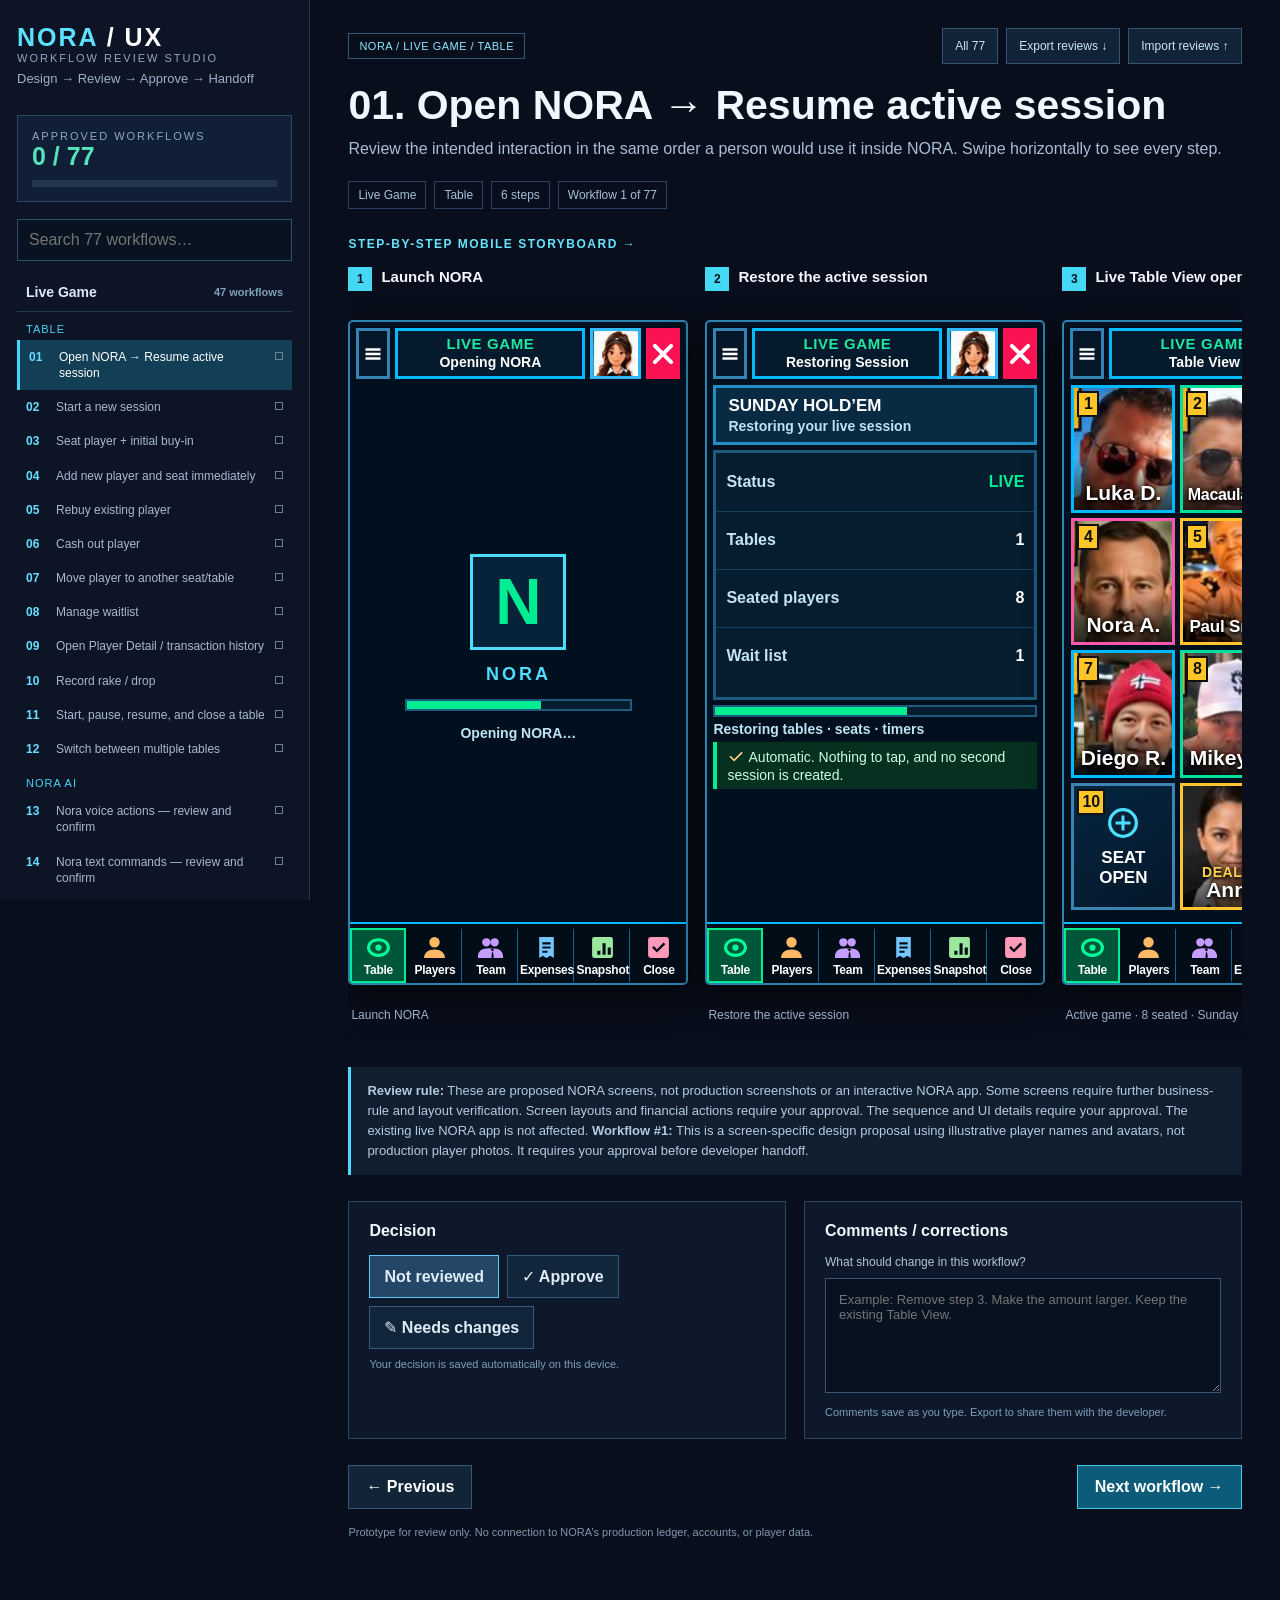
==== commit b9fe6eda: "ui: brief (b) TEAM main tab WF72-77, Team terminology (WORKING/FINISHED, Check In/Out, Team Sessions" ====
--- a/index.html
+++ b/index.html
@@ -3025,21 +3025,21 @@
  function n(v){return Number(v).toLocaleString('en-US');}
  function money(v){return '<i class="b1-cop">COP</i>'+n(v);}
  function face(name){var p=H.LP&&H.LP[name];return '<span class="b2-face">'+(p?'<img alt="'+esc(name)+'" src="'+p+'">':'<span class="b2-ini">'+esc(name.charAt(0))+'</span>')+'</span>';}
- var STAT={on:'ON SHIFT',asg:'ASSIGNED',out:'CHECKED OUT',off:'AVAILABLE'};
+ var STAT={on:'WORKING',asg:'',out:'FINISHED',off:''};
  function tile(name,st,time,route){
-  return '<div class="b2-tm '+st+'" role="button" tabindex="0" data-rn-route="'+route+'">'+face(name)+'<span class="b2-st">'+STAT[st]+'</span><span class="b2-nm">'+esc(name)+'</span><span class="b2-rl">'+esc(M[name].role)+'</span>'+(time?'<span class="b2-tt">'+time+'</span>':'')+'</div>';}
+  return '<div class="b2-tm '+st+'" role="button" tabindex="0" data-rn-route="'+route+'">'+face(name)+(STAT[st]?'<span class="b2-st">'+STAT[st]+'</span>':'')+'<span class="b2-nm">'+esc(name)+'</span><span class="b2-rl">'+esc(M[name].role)+'</span>'+(time?'<span class="b2-tt">'+time+'</span>':'')+'</div>';}
  function overview(id,state){ // state: pre | assigned | checkedin | closed
   var s={Costa:['on','7:10 PM'],Alex:['on','7:00 PM'],Anna:['off',''],Maya:['off',''],Luis:['off',''],Sofia:['off','']};
-  if(state==='assigned')s.Anna=['asg','7:00 PM'];
+  if(state==='assigned')s.Anna=['off',''];
   if(state==='checkedin')s.Anna=['on','7:00 PM'];
   if(state==='closed')s.Anna=['out','12:30 AM'];
   var on=0,asg=0,out=0;Object.keys(s).forEach(function(k){if(s[k][0]==='on')on++;if(s[k][0]==='asg')asg++;if(s[k][0]==='out')out++;});
   var order=['Anna','Costa','Alex','Maya','Luis','Sofia'];
-  return '<div class="b2-wrap"><div class="b2-stats"><div class="b2-stat on"><b>'+on+'</b><span>ON SHIFT</span></div><div class="b2-stat asg"><b>'+asg+'</b><span>ASSIGNED</span></div><div class="b2-stat out"><b>'+out+'</b><span>FINISHED</span></div></div>'
+  return '<div class="b2-wrap"><div class="b2-stats"><div class="b2-stat on"><b>'+on+'</b><span>WORKING</span></div><div class="b2-stat out"><b>'+out+'</b><span>FINISHED</span></div></div>'
    +'<div class="b2-grid">'+order.map(function(k){return tile(k,s[k][0],s[k][1],id+':1');}).join('')+'</div>'
-   +'<div class="screen-button blue b2-btn" role="button" tabindex="0" data-rn-route="19:1">'+H.ic('userplus')+'ASSIGN TEAM</div></div>';}
+   +'<div class="screen-button blue b2-btn" role="button" tabindex="0" data-rn-route="19:1">'+H.ic('userplus')+'ADD TO GAME</div></div>';}
  function idCard(name,o){
-  var m=M[name];return '<div class="b2-id"><div class="b2-photo">'+face(name)+'</div><div class="b2-idt"><b class="b2-n">'+esc(name)+'</b><span class="b2-r">'+esc(o.line||m.role+' · '+m.table)+'</span><em class="b2-chip '+o.cls+'">'+esc(o.status)+'</em>'+(o.k?'<small>'+o.k+'</small><strong>'+o.v+'</strong>':'')+'</div></div>';}
+  var m=M[name];return '<div class="b2-id"><div class="b2-photo">'+face(name)+'</div><div class="b2-idt"><b class="b2-n">'+esc(name)+'</b><span class="b2-r">'+esc(o.line||m.role+' · '+m.table)+'</span>'+(o.status?'<em class="b2-chip '+o.cls+'">'+esc(o.status)+'</em>':'')+(o.k?'<small>'+o.k+'</small><strong>'+o.v+'</strong>':'')+'</div></div>';}
  function row(k,v,cls){return '<div class="b2-row '+(cls||'')+'"><span>'+k+'</span><b>'+v+'</b></div>';}
  function sel(label,opts,cur,rate){
   var o=JSON.stringify(opts.map(function(x){return typeof x==='string'?{l:x}:x;}));
@@ -3061,76 +3061,131 @@
   if(id===19){
    if(i===0)return overview(19,'pre');
    if(i===1)return select12();
-   if(i===2)return '<div class="b2-wrap">'+idCard('Anna',{status:'NOT ASSIGNED YET',cls:'off',line:'Dealer',k:'TONIGHT',v:'Sunday Hold’em'})
+   if(i===2)return '<div class="b2-wrap">'+idCard('Anna',{line:'Dealer',k:'TONIGHT',v:'Sunday Hold’em'})
     +'<div class="b2-two">'+sel('ROLE',['Dealer','Host','Cashier','Waitress','Chef'],0)+sel('TABLE',['Table 1','Table 2','Cash desk','All tables'],0)+'</div>'
-    +sel('PAY ARRANGEMENT',[{l:'Fixed shift pay',s:'From staff profile',r:'COP 150,000 per shift'},{l:'Hourly pay',s:'Owner sets rate',r:'Hourly rate set by owner'},{l:'Custom shift pay',s:'Owner sets amount',r:'Amount set by owner per shift'}],0,'#b2rate')
-    +'<div class="b2-note"><b id="b2rate">COP 150,000 per shift</b><span>Assigning does not check in or pay anyone.</span></div>'
-    +btn('ASSIGN ANNA','19:3')+'</div>';
-   return '<div class="b2-wrap b2-conf">'+hero('ANNA ASSIGNED','Successfully posted by Nora')+idCard('Anna',{status:'ASSIGNED · NOT CHECKED IN',cls:'asg'})
-    +'<div class="b2-rows">'+row('PAY ARRANGEMENT','Fixed shift pay · '+money(A.earn),'stack')+row('TEAM TONIGHT','2 on shift · 1 assigned','stack')+'</div>'
+    +sel('PAY ARRANGEMENT',[{l:'Fixed pay per session',s:'From staff profile',r:'COP 150,000 per session'},{l:'Hourly pay',s:'Owner sets rate',r:'Hourly rate set by owner'},{l:'Custom pay per session',s:'Owner sets amount',r:'Amount set by owner per session'}],0,'#b2rate')
+    +'<div class="b2-note"><b id="b2rate">COP 150,000 per session</b><span>Adding to the game does not check in or pay anyone.</span></div>'
+    +btn('ADD ANNA TO GAME','19:3')+'</div>';
+   return '<div class="b2-wrap b2-conf">'+hero('ANNA ADDED','Successfully posted by Nora')+idCard('Anna',{})
+    +'<div class="b2-rows">'+row('PAY ARRANGEMENT','Fixed pay per session','stack')+row('TEAM TONIGHT','2 working','stack')+'</div>'
     +btn('BACK TO TEAM','20:0','blue')+'</div>';
   }
   /* ---------- WF20 Check-in / start shift ---------- */
   if(id===20){
    if(i===0)return overview(20,'assigned');
-   if(i===1)return '<div class="b2-wrap">'+idCard('Anna',{status:'ASSIGNED · NOT CHECKED IN',cls:'asg',k:'SCHEDULED START',v:'7:00 PM'})
-    +'<div class="b2-rows">'+row('PAY TYPE','Fixed shift pay')+row('PAY PER SHIFT',money(A.earn))+row('HOURS TODAY','0h 00m')+row('EARNED SO FAR',money(0))+'</div>'+btn('CHECK IN','20:2')+'</div>';
-   if(i===2)return '<div class="b2-wrap">'+idCard('Anna',{status:'ASSIGNED · NOT CHECKED IN',cls:'asg'})
+   if(i===1)return '<div class="b2-wrap">'+idCard('Anna',{k:'SCHEDULED CHECK-IN',v:'7:00 PM'})
+    +'<div class="b2-rows">'+row('PAY TYPE','Fixed pay per session')+row('PAY PER SESSION',money(A.earn))+row('HOURS TODAY','0h 00m')+row('EARNED SO FAR',money(0))+'</div>'+btn('CHECK IN','20:2')+'</div>';
+   if(i===2)return '<div class="b2-wrap">'+idCard('Anna',{})
     +'<div class="b2-two">'+sel('ROLE',['Dealer','Host','Cashier','Waitress','Chef'],0)+sel('TABLE',['Table 1','Table 2','Cash desk'],0)+'</div>'
     +sel('START TIME',['7:00 PM','Now','7:15 PM','7:30 PM'],0)
-    +'<div class="b2-note"><b>Check-in starts the shift clock</b><span>Anna counts as ON SHIFT and earns from this time. Nothing is paid by checking in.</span></div>'
+    +'<div class="b2-note"><b>Check-in starts the hours clock</b><span>Anna counts as WORKING and earns from this time. Nothing is paid by checking in.</span></div>'
     +btn('CHECK IN ANNA','20:3')+'</div>';
-   return '<div class="b2-wrap b2-conf">'+hero('ANNA CHECKED IN','Successfully posted by Nora')+idCard('Anna',{status:'ON SHIFT',cls:'on',k:'SHIFT STARTED',v:'7:00 PM'})
-    +'<div class="b2-rows">'+row('TEAM TONIGHT','3 on shift · 0 assigned')+row('POSTED BY','Alex · 7:00 PM')+'</div>'+btn('BACK TO TEAM','21:0','blue')+'</div>';
+   return '<div class="b2-wrap b2-conf">'+hero('ANNA CHECKED IN','Successfully posted by Nora')+idCard('Anna',{status:'WORKING',cls:'on',k:'CHECKED IN AT',v:'7:00 PM'})
+    +'<div class="b2-rows">'+row('TEAM TONIGHT','3 working')+row('POSTED BY','Alex · 7:00 PM')+'</div>'+btn('BACK TO TEAM','21:0','blue')+'</div>';
   }
   /* ---------- WF21 Chip tips ---------- */
   if(id===21){
    if(i===0)return overview(21,'checkedin');
-   if(i===1)return '<div class="b2-wrap">'+idCard('Anna',{status:'ON SHIFT',cls:'on',k:'SHIFT START',v:'7:00 PM'})
+   if(i===1)return '<div class="b2-wrap">'+idCard('Anna',{status:'WORKING',cls:'on',k:'CHECK-IN TIME',v:'7:00 PM'})
     +'<div class="b2-rows">'+row('HOURS TONIGHT','5h 30m')+row('COMPENSATION EARNED',money(A.earn))+row('CHIP TIPS TONIGHT',money(0))+'</div>'+btn('RECORD CHIP TIP','21:2')+'</div>';
-   if(i===2)return '<div class="b2-wrap">'+idCard('Anna',{status:'ON SHIFT',cls:'on'})+amount('TIP AMOUNT',A.tips)+sel('SOURCE',['Table tips · Chips','Cashbox tip jar'],0)
+   if(i===2)return '<div class="b2-wrap">'+idCard('Anna',{status:'WORKING',cls:'on'})+amount('TIP AMOUNT',A.tips)+sel('SOURCE',['Table tips · Chips','Cashbox tip jar'],0)
     +'<div class="b2-note"><b>Chip tips</b><span>Posted to Anna’s record and tracked separately from her compensation.</span></div>'+btn('POST CHIP TIP','21:3')+'</div>';
-   return '<div class="b2-wrap b2-conf">'+hero('CHIP TIP POSTED','Successfully posted by Nora')+idCard('Anna',{status:'ON SHIFT',cls:'on'})
+   return '<div class="b2-wrap b2-conf">'+hero('CHIP TIP POSTED','Successfully posted by Nora')+idCard('Anna',{status:'WORKING',cls:'on'})
     +'<div class="b2-rows">'+row('TIP POSTED',money(A.tips)+' · Chips')+row('ANNA’S TIPS TONIGHT',money(A.tips))+row('POSTED BY','Alex · 11:10 PM')+'</div>'+btn('BACK TO TEAM','22:0','blue')+'</div>';
   }
   /* ---------- WF22 Payments / advances ---------- */
   if(id===22){
    if(i===0)return overview(22,'checkedin');
-   if(i===1)return '<div class="b2-wrap">'+idCard('Anna',{status:'ON SHIFT',cls:'on',k:'EARNED SO FAR',v:money(A.earn)})
+   if(i===1)return '<div class="b2-wrap">'+idCard('Anna',{status:'WORKING',cls:'on',k:'EARNED SO FAR',v:money(A.earn)})
     +'<div class="b2-rows">'+row('COMPENSATION EARNED',money(A.earn))+row('CHIP TIPS',money(A.tips))+row('ADVANCES PAID',money(0))+row('BALANCE',money(A.earn))+'</div>'+btn('RECORD PAYMENT / ADVANCE','22:2')+'</div>';
-   if(i===2)return '<div class="b2-wrap">'+idCard('Anna',{status:'ON SHIFT',cls:'on'})+'<div class="b2-two">'+sel('TYPE',['Advance','Payment'],0)+sel('ACCOUNT',['Cashbox','Nequi','Bancolombia'],0)+'</div>'+amount('AMOUNT',A.adv)
-    +'<div class="b2-note"><b>An advance is not a checkout</b><span>It reduces Anna’s balance. The shift stays open.</span></div>'+btn('POST ADVANCE','22:3')+'</div>';
-   return '<div class="b2-wrap b2-conf">'+hero('ADVANCE POSTED','Successfully posted by Nora')+idCard('Anna',{status:'ON SHIFT',cls:'on'})
+   if(i===2)return '<div class="b2-wrap">'+idCard('Anna',{status:'WORKING',cls:'on'})+'<div class="b2-two">'+sel('TYPE',['Advance','Payment'],0)+sel('ACCOUNT',['Cashbox','Nequi','Bancolombia'],0)+'</div>'+amount('AMOUNT',A.adv)
+    +'<div class="b2-note"><b>An advance is not a checkout</b><span>It reduces Anna’s balance. Anna stays checked in.</span></div>'+btn('POST ADVANCE','22:3')+'</div>';
+   return '<div class="b2-wrap b2-conf">'+hero('ADVANCE POSTED','Successfully posted by Nora')+idCard('Anna',{status:'WORKING',cls:'on'})
     +'<div class="b2-rows">'+row('ADVANCE',money(A.adv)+' · Cashbox')+row('BALANCE AFTER ADVANCE',money(A.earn-A.adv))+row('POSTED BY','Alex · 8:30 PM')+'</div>'+btn('BACK TO TEAM','23:0','blue')+'</div>';
   }
   /* ---------- WF23 Checkout / end shift ---------- */
   if(id===23){
    var total=A.earn+A.tips,paid=A.adv+A.tips,bal=total-paid;
    if(i===0)return overview(23,'checkedin');
-   if(i===1)return '<div class="b2-wrap">'+idCard('Anna',{status:'ON SHIFT',cls:'on',k:'HOURS WORKED',v:'5h 30m'})
+   if(i===1)return '<div class="b2-wrap">'+idCard('Anna',{status:'WORKING',cls:'on',k:'HOURS WORKED',v:'5h 30m'})
     +'<div class="b2-rows">'+row('COMPENSATION EARNED',money(A.earn))+row('TIPS EARNED',money(A.tips))+row('ADVANCES PAID',money(A.adv))+row('BALANCE TO PAY',money(bal))+'</div>'+btn('CHECK OUT','23:2')+'</div>';
-   if(i===2)return '<div class="b2-wrap b2-tight">'+idCard('Anna',{status:'ON SHIFT',cls:'on',line:'Dealer · 5h 30m',k:'7:00 PM – 12:30 AM',v:'Fixed shift pay'})
+   if(i===2)return '<div class="b2-wrap b2-tight">'+idCard('Anna',{status:'WORKING',cls:'on',line:'Dealer · 5h 30m',k:'7:00 PM – 12:30 AM',v:'Fixed pay per session'})
     +'<div class="b2-rows b2-math">'+row('COMPENSATION',money(A.earn))+row('TIPS',money(A.tips))+row('TOTAL DUE',money(total),'tot')+row('PAID BEFORE','&minus;'+money(paid))+row('BALANCE TO PAY',money(bal),'tot')+'</div>'
-    +sel('PAY NOW · Cashbox',[{l:'COP '+n(bal),s:'Pay full balance'},{l:'COP 0',s:'Close shift · unpaid stays outstanding'}],0)
+    +sel('PAY NOW · Cashbox',[{l:'COP '+n(bal),s:'Pay full balance'},{l:'COP 0',s:'Check out · unpaid stays outstanding'}],0)
     +btn('CONFIRM CHECKOUT','23:3')+'</div>';
-   return '<div class="b2-wrap b2-conf">'+hero('SHIFT CLOSED','Successfully posted by Nora')+idCard('Anna',{status:'CHECKED OUT 12:30 AM',cls:'out'})
-    +'<div class="b2-rows">'+row('PAID · CASHBOX',money(bal))+row('OUTSTANDING',money(0),'ok')+row('SHIFT · BALANCE','CLOSED · PAID')+'</div>'+btn('BACK TO TEAM','24:0','blue')+'</div>';
+   return '<div class="b2-wrap b2-conf">'+hero('CHECKED OUT','Successfully posted by Nora')+idCard('Anna',{status:'FINISHED · CHECKED OUT 12:30 AM',cls:'out'})
+    +'<div class="b2-rows">'+row('PAID · CASHBOX',money(bal))+row('OUTSTANDING',money(0),'ok')+row('STATUS · BALANCE','FINISHED · PAID')+'</div>'+btn('BACK TO TEAM','24:0','blue')+'</div>';
   }
   /* ---------- WF24 Earnings and balances ---------- */
   if(id===24){
    if(i===0)return overview(24,'closed');
-   if(i===1)return '<div class="b2-wrap">'+idCard('Anna',{status:'CHECKED OUT',cls:'out',k:'HOURS WORKED',v:'5h 30m'})
+   if(i===1)return '<div class="b2-wrap">'+idCard('Anna',{status:'FINISHED',cls:'out',k:'HOURS WORKED',v:'5h 30m'})
     +'<div class="b2-rows">'+row('COMPENSATION EARNED',money(A.earn))+row('TIPS EARNED',money(A.tips))+row('PAID (ADVANCE + CHECKOUT)',money(150000))+row('OUTSTANDING',money(0),'ok')+'</div>'+btn('TEAM EARNINGS','24:2')+'</div>';
-   var L=[['Anna','CHECKED OUT',A.earn,A.tips,150000,0],['Costa','ON SHIFT',120000,10000,0,120000],['Alex','ON SHIFT',90000,5000,90000,0]];
+   var L=[['Anna','FINISHED',A.earn,A.tips,150000,0],['Costa','WORKING',120000,10000,0,120000],['Alex','WORKING',90000,5000,90000,0]];
    return '<div class="b2-wrap b2-led">'+L.map(function(r){return '<div class="b2-lc"><div class="b2-lp">'+face(r[0])+'</div><div class="b2-lt"><b class="b2-n">'+r[0]+'</b><span class="b2-r">'+M[r[0]].role+' · 5h 30m</span>'
      +'<div class="b2-lr"><span>EARNED</span><b>'+money(r[2])+'</b></div><div class="b2-lr"><span>PAID</span><b>'+money(r[4])+'</b></div><div class="b2-lr '+(r[5]?'bad':'ok')+'"><span>UNPAID</span><b>'+money(r[5])+'</b></div></div></div>';}).join('')
     +'<div class="b2-tot"><span>TOTAL EARNED</span><b>'+money(360000)+'</b><span>OUTSTANDING</span><b class="bad">'+money(120000)+'</b></div></div>';
   }
   return null;}
- return {render:render,M:M};
+ /* ===== TEAM main tab (WF72-77). Sample data only; nothing here is a live posting. ===== */
+ M.Nico={role:'Dealer',table:'Table 1'};
+ var ROSTER=['Anna','Costa','Alex','Maya','Luis','Sofia','Pablo','Lena','Tomas','Elena','Hugo','Carla'];
+ var TSESS=[['Oct 25',3,'16h 30m',360000,120000],['Oct 18',3,'18h 00m',340000,0],['Oct 11',2,'10h 00m',180000,0],['Oct 4',3,'17h 30m',350000,0]];
+ var AH=[['Oct 25','5h 30m',150000,100000+50000,0],['Oct 18','6h 00m',150000,150000,0],['Oct 11','5h 00m',100000,100000,0],['Oct 4','6h 00m',150000,150000,0]];
+ function mtile(k,route,stat){return '<div class="b2-tm pick m72'+(stat?' hs':'')+'" role="button" tabindex="0" data-rn-route="'+route+'">'+face(k)+(stat?'<span class="b2-st" style="display:block!important">'+stat+'</span>':'')+'<span class="b2-nm">'+esc(k)+'</span><span class="b2-rl">'+esc(M[k].role)+'</span></div>';}
+ function mstats(a,b){return '<div class="b2-stats"><div class="b2-stat"><b>'+a[0]+'</b><span>'+a[1]+'</span></div><div class="b2-stat"><b>'+b[0]+'</b><span>'+b[1]+'</span></div></div>';}
+ function txt(label,v){return '<div class="b2-fld"><span class="b2-k">'+label+'</span><div class="b2-amt b2-txt">'+esc(v)+'</div></div>';}
+ function tog(label,on){return '<div class="b2-tg'+(on?' on':'')+'" role="switch" aria-checked="'+(on?'true':'false')+'" tabindex="0"><span>'+label+'</span><i>'+(on?'ON':'OFF')+'</i></div>';}
+ function two(a,b){return '<div class="b2-two">'+a+b+'</div>';}
+ var ACCESS=['Dealer · Seating · table actions','Cashier · Buy-ins · cash-outs · expenses','Waitress / Bartender · Sales · comps','Chef · Food orders · counts','Partner · Everything · protected'];
+ var PAYS=[{l:'Fixed pay per session',s:'Owner sets amount',r:'COP 150,000 per session'},{l:'Hourly pay',s:'Owner sets rate',r:'Hourly rate set by owner'},{l:'Custom pay per session',s:'Owner sets amount',r:'Amount set by owner per session'}];
+ function main(id,i){
+  var A=M.Anna;
+  /* ---- WF72 Team Overview ---- */
+  if(id===72){
+   if(i===0)return '<div class="b2-wrap"><div class="b2-grid b2-sel12">'+ROSTER.map(function(k){return mtile(k,'74:0');}).join('')+'</div>'+btn(H.ic('userplus')+'ADD TEAM MEMBER','73:0','blue')+'</div>';
+   return '<div class="b2-wrap">'+sel('ROLE',['All roles','Dealer','Host','Cashier','Waitress','Chef'],1)+'<div class="b2-grid b2-few">'+['Anna','Sofia','Pablo','Carla'].map(function(k){return mtile(k,'74:0');}).join('')+'</div>'+btn(H.ic('userplus')+'ADD TEAM MEMBER','73:0','blue')+'</div>';
+  }
+  /* ---- WF73 Add Team Member ---- */
+  if(id===73){
+   if(i===0)return '<div class="b2-wrap">'+txt('NAME','Nico')+sel('ROLE',['Dealer','Host','Cashier','Waitress','Chef'],0)+txt('PHONE (WHATSAPP)','+57 300 000 0000')+'<div class="b2-note"><b>Member details</b><span>Name and role are required. Phone is used only to send an invitation.</span></div><div class="b2-fill"></div>'+btn('CONTINUE','73:1','green')+'</div>';
+   if(i===1)return '<div class="b2-wrap"><div class="b2-bigph">'+face('Nico')+'</div>'+two(btn('TAKE PHOTO','73:2','blue'),btn('UPLOAD','73:2','blue'))+'<div class="b2-note"><b>Photo is optional</b><span>Without a photo the tile shows Nico’s initial. A photo can be added later.</span></div><div class="b2-fill"></div>'+btn('CONTINUE','73:2','green')+'</div>';
+   if(i===2)return '<div class="b2-wrap">'+idCard('Nico',{line:'Dealer'})+sel('PAY ARRANGEMENT',PAYS,0,'#b2rate73')+'<div class="b2-note"><b id="b2rate73">COP 150,000 per session</b><span>Adding a member does not check in or pay anyone.</span></div><div class="b2-fill"></div>'+btn('CONTINUE','73:3','green')+'</div>';
+   if(i===3)return '<div class="b2-wrap">'+idCard('Nico',{line:'Dealer'})+sel('ACCESS LEVEL',ACCESS,0)+sel('INVITATION',['Send WhatsApp invitation','Add without invitation'],0)+'<div class="b2-note"><b>Access follows the role</b><span>Permissions are set by role in Team Access &amp; Permissions.</span></div><div class="b2-fill"></div>'+btn('ADD NICO','73:4','green')+'</div>';
+   return '<div class="b2-wrap b2-conf">'+hero('NICO ADDED','Successfully posted by Nora')+idCard('Nico',{line:'Dealer',status:'ACTIVE',cls:'on'})+'<div class="b2-rows">'+row('PAY ARRANGEMENT','Fixed pay per session')+row('ACCESS','Dealer')+row('INVITATION','Invitation sent')+row('POSTED BY','Mike · 7:00 PM')+'</div>'+btn('BACK TO TEAM','72:0','blue')+'</div>';
+  }
+  /* ---- WF74 Team Member Profile ---- */
+  if(id===74){
+   if(i===0)return '<div class="b2-wrap">'+idCard('Anna',{line:'Dealer',status:'ACTIVE',cls:'on'})+'<div class="b2-rows">'+row('SESSIONS WORKED','4')+row('HOURS WORKED','22h 30m')+row('COMPENSATION EARNED',money(550000))+row('TIPS EARNED',money(80000))+row('OUTSTANDING',money(0),'ok')+'</div>'+two(btn('TEAM HISTORY','76:0','blue'),btn('EDIT MEMBER','75:0','blue'))+'</div>';
+   return '<div class="b2-wrap">'+idCard('Anna',{line:'Dealer',status:'ACTIVE',cls:'on'})+'<div class="b2-rows">'+row('ROLE','Dealer')+row('PAY ARRANGEMENT','Fixed pay per session')+row('RATE',money(A.earn)+' / session')+row('ACCESS','Dealer')+row('INVITATION','Joined')+'</div>'+two(btn('EDIT MEMBER','75:0','blue'),btn('ACCESS','77:0','blue'))+'</div>';
+  }
+  /* ---- WF75 Edit Team Member ---- */
+  if(id===75){
+   if(i===0)return '<div class="b2-wrap">'+idCard('Anna',{line:'Dealer'})+txt('NAME','Anna')+sel('ROLE',['Dealer','Host','Cashier','Waitress','Chef'],0)+txt('PHONE (WHATSAPP)','+57 300 000 0001')+'<div class="b2-fill"></div>'+btn('CONTINUE','75:1','green')+'</div>';
+   if(i===1)return '<div class="b2-wrap">'+idCard('Anna',{line:'Dealer'})+sel('PAY ARRANGEMENT',PAYS,0,'#b2rate75')+'<div class="b2-note"><b id="b2rate75">COP 150,000 per session</b><span>Changes apply to future sessions. Past sessions keep the pay already recorded.</span></div>'+sel('ACCESS LEVEL',ACCESS,0)+'<div class="b2-fill"></div>'+btn('SAVE CHANGES','75:2','green')+'</div>';
+   return '<div class="b2-wrap b2-conf">'+hero('CHANGES SAVED','Successfully posted by Nora')+idCard('Anna',{line:'Dealer',status:'ACTIVE',cls:'on'})+'<div class="b2-rows">'+row('PAY ARRANGEMENT','Fixed pay per session')+row('ACCESS','Dealer')+row('PAST SESSIONS','Not changed','ok')+row('POSTED BY','Mike · 7:05 PM')+'</div>'+btn('BACK TO PROFILE','74:0','blue')+'</div>';
+  }
+  /* ---- WF76 Team History (Team Sessions) ---- */
+  if(id===76){
+   if(i===0)return '<div class="b2-wrap b2-hist"><div class="b2-k">TEAM SESSIONS</div>'+TSESS.map(function(r){return '<div class="b2-hs" role="button" tabindex="0" data-rn-route="76:'+(r[0]==='Oct 25'?1:0)+'"><b>'+r[0]+'</b><span>'+r[1]+' members · '+r[2]+'</span><div class="b2-lr"><span>EARNED</span><b>'+money(r[3])+'</b></div><div class="b2-lr '+(r[4]?'bad':'ok')+'"><span>OUTSTANDING</span><b>'+money(r[4])+'</b></div></div>';}).join('')+'</div>';
+   if(i===1){var L=[['Anna',150000,150000,0],['Costa',120000,0,120000],['Alex',90000,90000,0]];
+    return '<div class="b2-wrap b2-led"><div class="b2-k">TEAM SESSION · OCT 25 · 16h 30m</div>'+L.map(function(r){return '<div class="b2-lc" role="button" tabindex="0" data-rn-route="76:2"><div class="b2-lp">'+face(r[0])+'</div><div class="b2-lt"><b class="b2-n">'+r[0]+'</b><span class="b2-r">'+M[r[0]].role+' · 5h 30m</span><div class="b2-lr"><span>EARNED</span><b>'+money(r[1])+'</b></div><div class="b2-lr"><span>PAID</span><b>'+money(r[2])+'</b></div><div class="b2-lr '+(r[3]?'bad':'ok')+'"><span>OUTSTANDING</span><b>'+money(r[3])+'</b></div></div></div>';}).join('')+'<div class="b2-tot"><span>TOTAL EARNED</span><b>'+money(360000)+'</b><span>OUTSTANDING</span><b class="bad">'+money(120000)+'</b></div></div>';}
+   return '<div class="b2-wrap b2-hist">'+idCard('Anna',{line:'Dealer',k:'SESSIONS WORKED · HOURS WORKED',v:'4 · 22h 30m'})+AH.map(function(r){return '<div class="b2-hs"><b>'+r[0]+'</b><span>'+r[1]+' worked</span><div class="b2-lr"><span>EARNED</span><b>'+money(r[2])+'</b></div><div class="b2-lr"><span>PAID</span><b>'+money(r[3])+'</b></div></div>';}).join('')+'</div>';
+  }
+  /* ---- WF77 Team Access & Permissions (same rows/toggles as Settings roles + team invitations) ---- */
+  if(id===77){
+   if(i===0)return '<div class="b2-wrap"><div class="b2-rows b2-roles">'+row('Owner','Everything · protected','stack')+row('Partner','Everything · protected','stack')+row('Cashier','Buy-ins · cash-outs · expenses','stack')+row('Dealer','Seating · table actions','stack')+row('Waitress / Bartender','Sales · comps','stack')+row('Chef','Food orders · counts','stack')+'</div><div class="b2-note"><span>Roles can be combined, such as Dealer + Waitress. Only the owner can close a session permanently.</span></div><div class="b2-fill"></div>'+two(btn('PERMISSIONS','77:1','blue'),btn('INVITATIONS','77:2','blue'))+'</div>';
+   if(i===1)return '<div class="b2-wrap b2-perm">'+sel('ROLE PRESET',['Waitress / Bartender','Cashier','Dealer','Chef'],0)+'<div class="b2-tgrid">'+tog('Seating & tables',false)+tog('Buy-ins · cash-outs',false)+tog('Rake',false)+tog('Sales & comps',true)+tog('Price override',false)+tog('Inventory count',true)+tog('Expenses',false)+tog('Reports',false)+tog('Sign & Settle',false)+tog('Daily Close',false)+'</div><div class="b2-note"><span>Service access never grants reports.</span></div><div class="b2-fill"></div>'+btn('BACK TO ACCESS','77:0','blue')+'</div>';
+   if(i===2){var inv={Anna:'JOINED',Costa:'JOINED',Alex:'JOINED',Maya:'INVITED',Luis:'NO INVITE',Sofia:'NO INVITE',Pablo:'NO INVITE',Lena:'NO INVITE',Tomas:'NO INVITE',Elena:'NO INVITE',Hugo:'NO INVITE',Carla:'NO INVITE'};
+    return '<div class="b2-wrap"><div class="b2-grid b2-sel12">'+ROSTER.map(function(k){return mtile(k,'77:3',inv[k]);}).join('')+'</div>'+btn('INVITE TEAM MEMBER','77:3','blue')+'</div>';}
+   if(i===3)return '<div class="b2-wrap">'+idCard('Luis',{line:'Chef'})+sel('ACCESS LEVEL',ACCESS,3)+sel('SEND VIA',['WhatsApp','Copy invitation link'],0)+'<div class="b2-note"><b>Demonstration</b><span>This storyboard does not deliver a WhatsApp message.</span></div><div class="b2-fill"></div>'+btn('SEND INVITATION','77:4','green')+'</div>';
+   return '<div class="b2-wrap b2-conf">'+hero('INVITATION SENT','Successfully posted by Nora')+idCard('Luis',{line:'Chef',status:'INVITED',cls:'asg'})+'<div class="b2-rows">'+row('ACCESS','Food orders · counts')+row('SENT VIA','WhatsApp')+row('POSTED BY','Mike · 7:10 PM')+'</div>'+btn('BACK TO ACCESS','77:0','blue')+'</div>';
+  }
+  return null;}
+ return {render:render,M:M,main:main};
 })();
 </script>
-</head><body><div class="shell"><aside class="sidebar" id="sidebar"><div class="brand">NORA<span> / UX</span></div><div class="eyebrow">Workflow review studio</div><p class="tag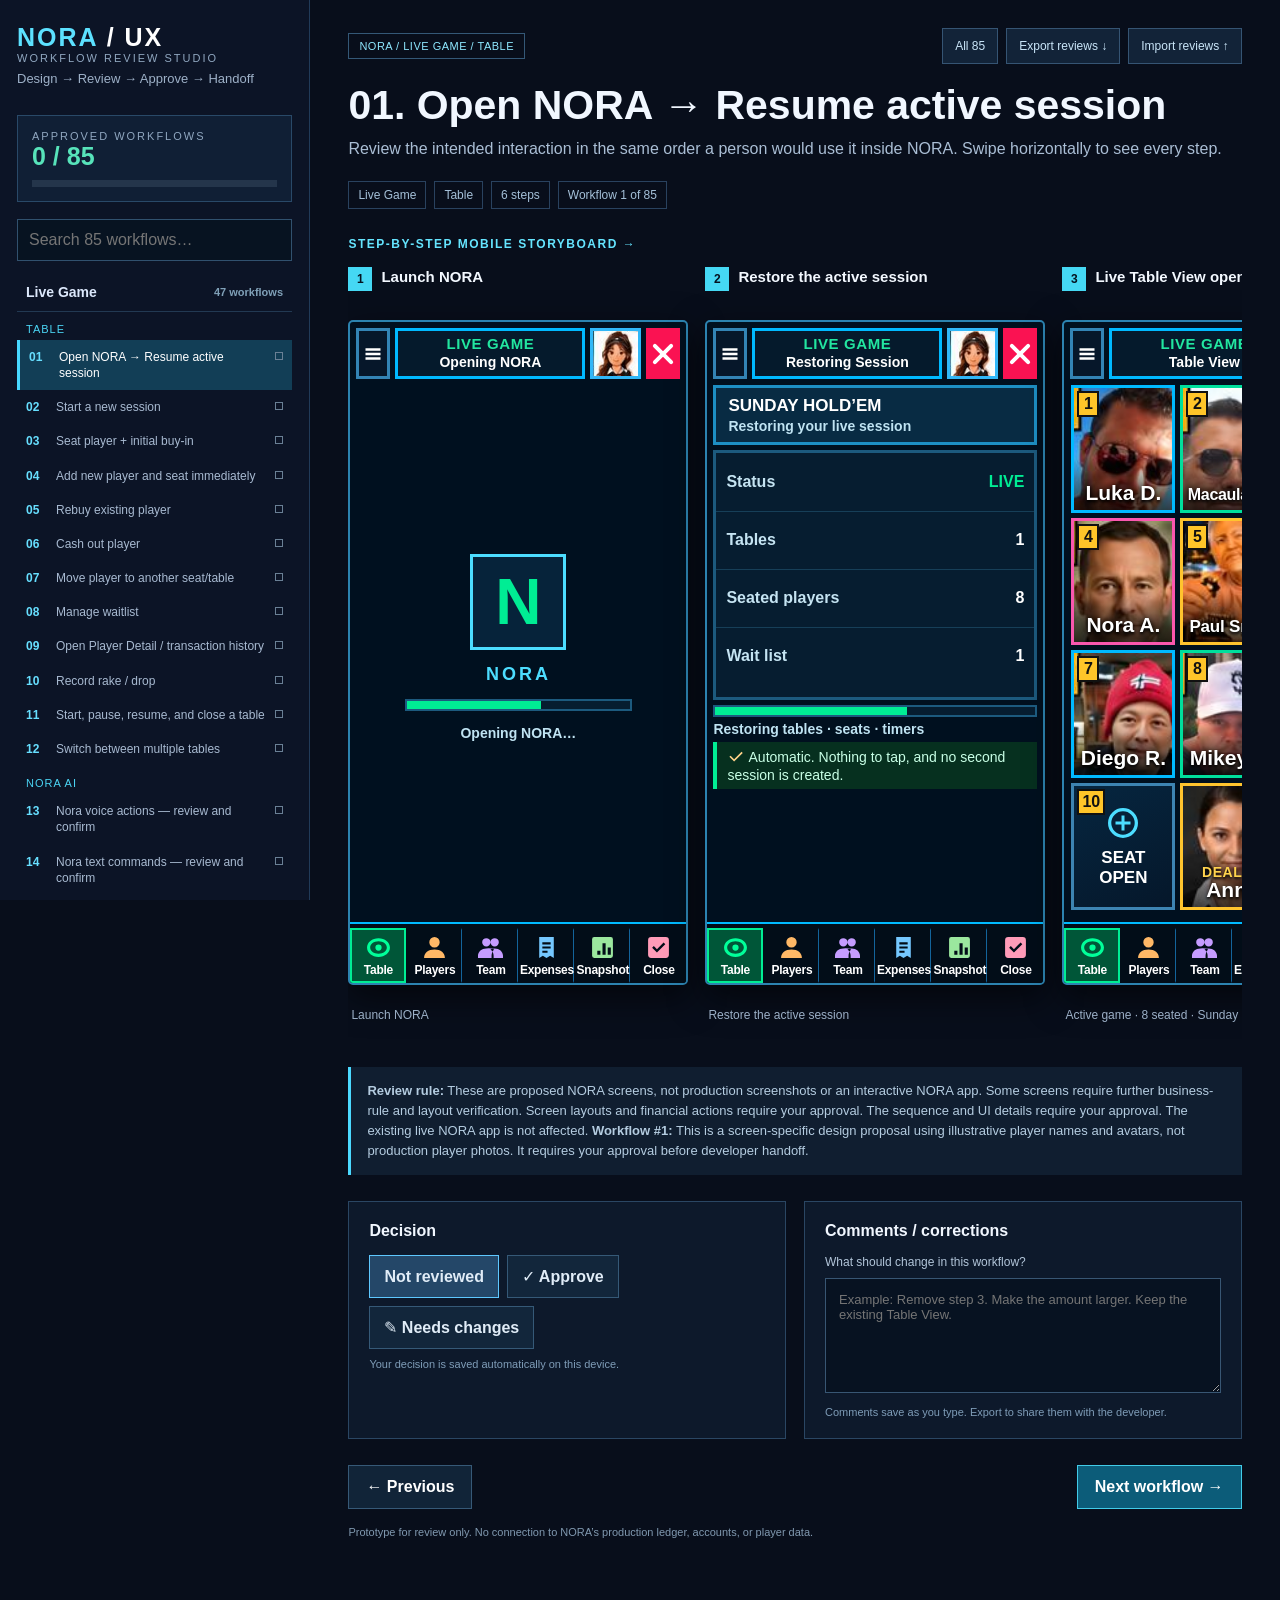
